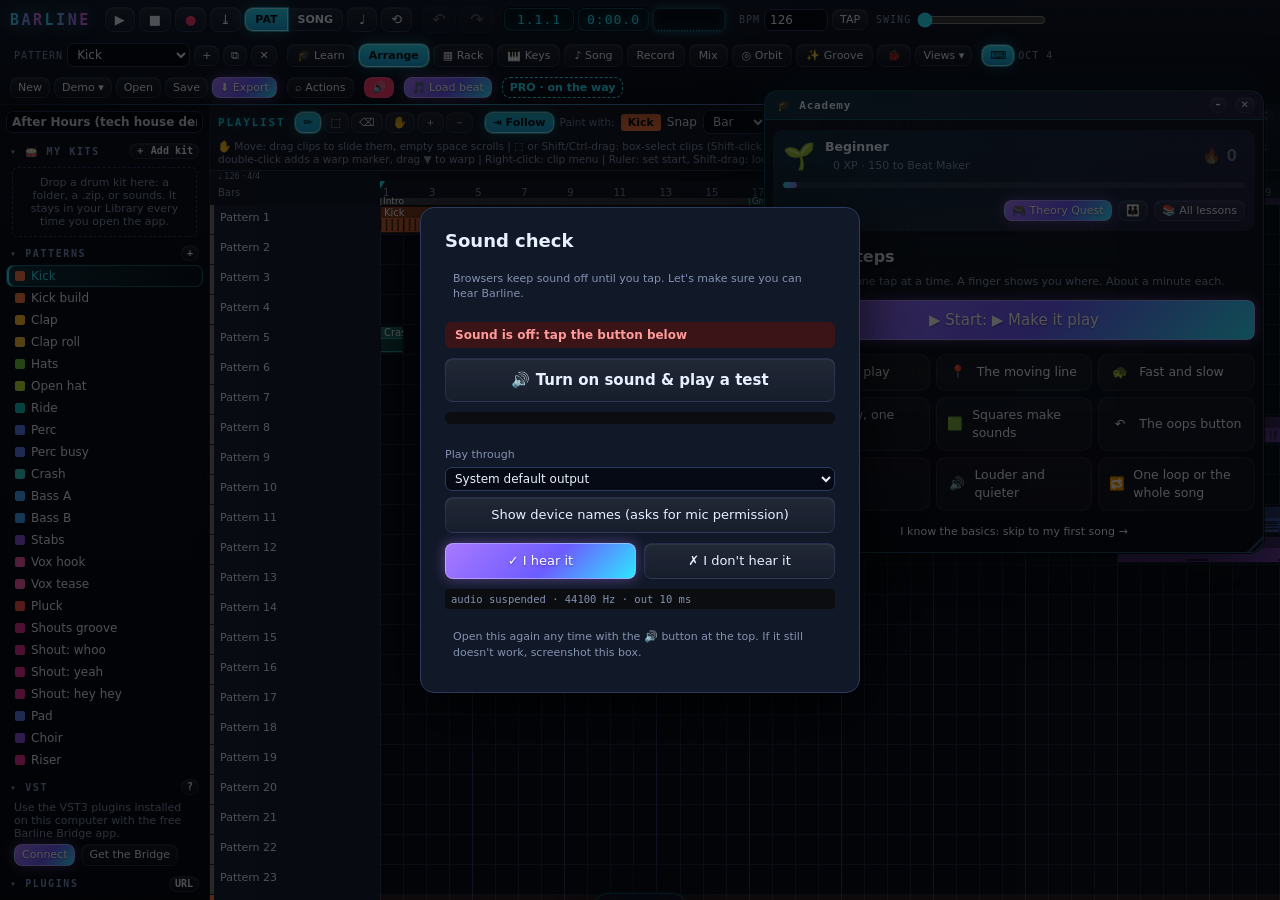
==== Barline.html @ 959a14ce "Publish build d6fcc69" ====
<!doctype html>
<html lang="en">
  <head>
    <meta charset="UTF-8" />
    <meta name="viewport" content="width=device-width, initial-scale=1.0, viewport-fit=cover" />
    <meta name="color-scheme" content="dark" />
    <meta name="theme-color" content="#16181d" />
    <meta name="description" content="Barline: learn to make music by making it. A finger shows each step, on your phone or computer." />
    <meta name="apple-mobile-web-app-capable" content="yes" />
    <meta name="mobile-web-app-capable" content="yes" />
    <meta name="apple-mobile-web-app-status-bar-style" content="black-translucent" />
    <meta name="apple-mobile-web-app-title" content="Barline" />
    
    <link rel="apple-touch-icon" href="./apple-touch-icon.png" />
    <title>Barline</title>
    <link rel="icon" type="image/svg+xml" href="data:image/svg+xml,%3Csvg%20xmlns%3D%22http%3A%2F%2Fwww.w3.org%2F2000%2Fsvg%22%20viewBox%3D%220%200%2064%2064%22%3E%3Crect%20width%3D%2264%22%20height%3D%2264%22%20rx%3D%2214%22%20fill%3D%22%2316181d%22%2F%3E%3Crect%20x%3D%2210%22%20y%3D%2214%22%20width%3D%2210%22%20height%3D%2236%22%20rx%3D%223%22%20fill%3D%22%23ff8a3d%22%2F%3E%3Crect%20x%3D%2224%22%20y%3D%2224%22%20width%3D%2210%22%20height%3D%2226%22%20rx%3D%223%22%20fill%3D%22%23ffc53d%22%2F%3E%3Crect%20x%3D%2238%22%20y%3D%2210%22%20width%3D%2216%22%20height%3D%2216%22%20rx%3D%223%22%20fill%3D%22%2336cfc9%22%2F%3E%3Crect%20x%3D%2238%22%20y%3D%2230%22%20width%3D%2216%22%20height%3D%2220%22%20rx%3D%223%22%20fill%3D%22%239254de%22%2F%3E%3C%2Fsvg%3E%0A" />
    <script type="module">var e=Object.defineProperty,t=(e,t,n)=>()=>{if(n)throw n[0];try{return e&&(t=e(e=0)),t}catch(e){throw n=[e],e}},n=(t,n)=>{let r={};for(var i in t)e(r,i,{get:t[i],enumerable:!0});return n||e(r,Symbol.toStringTag,{value:`Module`}),r},r=[`flableton.`,`beatwise.`],i=`barline.`;function a(e){let t=r.find(t=>e.startsWith(t));return t?i+e.slice(t.length):null}function o(e){let t=[];for(let n=0;n<e.length;n++){let r=e.key(n);r&&t.push(r)}let n=0;for(let r of t){let t=a(r);if(!t||e.getItem(t)!==null)continue;let i=e.getItem(r);if(i!==null)try{e.setItem(t,i),n++}catch{}}return n}try{o(localStorage)}catch{}function s(){let e=[[`Kick`,`kick`,0],[`Rim`,`rim`,0],[`Snare`,`snare`,0],[`Clap`,`clap`,0],[`Low tom`,`tom`,0],[`Closed hat`,`hat`,1],[`Tom`,`tom`,0],[`Open hat`,`openhat`,1],[`Cowbell`,`cowbell`,0]];return Array.from({length:16},(t,n)=>{let r={note:36+n,name:`Pad ${n+1}`,tune:0,gain:.9,pan:0,choke:0,sampleId:null},i=e[n];return i&&Object.assign(r,{name:i[0],drum:{...h(i[1]),tune:i[0]===`Low tom`?-5:0},choke:i[2]}),r})}var c=e=>typeof e==`string`&&e.startsWith(`grp:`);function l(e,t){return t===`master`?e.master.devices:typeof t==`number`?e.returns[t]?.devices:c(t)?e.groups?.find(e=>e.id===t.slice(4))?.devices:e.tracks.find(e=>e.id===t)?.devices}var u=0;function d(e=`id`){return u=(u+1)%1e6,`${e}_${Date.now().toString(36)}${u.toString(36)}${Math.random().toString(36).slice(2,6)}`}var f=[`#ff7a45`,`#ffc53d`,`#73d13d`,`#36cfc9`,`#40a9ff`,`#9254de`,`#f759ab`,`#ff4d4f`,`#bae637`,`#13c2c2`,`#597ef7`,`#eb2f96`];function p(e){return e.beatsPerBar*96}function m(e={}){return{osc1:`sawtooth`,osc2:`square`,osc2Semi:0,osc2Detune:7,oscMix:.35,subLevel:0,filterType:`lowpass`,cutoff:2400,resonance:2,filterEnv:1.5,attack:.005,decay:.25,sustain:.6,release:.25,gain:.5,...e}}function h(e){return{kind:e,tune:0,decay:1,tone:.5,gain:.9}}function g(){return{root:60,oneShot:!0,attack:.002,release:.05,gain:.9,reverse:!1}}function _(e=2){return{volume:.8,pan:0,mute:!1,solo:!1,sends:Array(e).fill(0)}}var v={eq3:{low:0,mid:0,high:0,lowFreq:250,highFreq:4e3},compressor:{threshold:-18,ratio:4,attack:.01,release:.2,makeup:3},delay:{division:.75,feedback:.35,mix:.3,tone:6e3},reverb:{size:2.2,decay:2.5,mix:.3,predelay:.01},distortion:{drive:.4,tone:5e3,mix:1},filter:{mode:0,cutoff:1200,resonance:4,lfoRate:0,lfoDepth:0},chorus:{rate:.8,depth:.004,mix:.4}},y={eq3:`EQ Three`,compressor:`Compressor`,delay:`Sync Delay`,reverb:`Reverb`,distortion:`Saturator`,filter:`Auto Filter`,chorus:`Chorus`};function b(e,t={}){return{id:d(`dev`),type:e,enabled:!0,params:{...v[e],...t}}}function x(e,t){return{id:d(`dev`),type:`plugin`,enabled:!0,params:{...t},plugin:{...e}}}function S(e){return e.type===`plugin`?e.plugin?.name??`Plugin`:y[e.type]}function C(e,t,n,r=2){return{id:d(`trk`),name:e,color:n,kind:t?`instrument`:`audio`,instrument:t,mixer:_(r),devices:[],automation:{volume:[],pan:[]},armed:!1}}function w(e,t,n){return{id:d(`pat`),name:e,color:t,length:n,notes:{}}}function T(e,t,n,r=.8){return{id:d(`n`),pitch:e,start:t,length:n,velocity:r}}function E(){let e=C(`Kick`,{type:`drum`,params:h(`kick`)},f[0]),t=C(`Clap`,{type:`drum`,params:h(`clap`)},f[1]),n=C(`Hat`,{type:`drum`,params:{...h(`hat`),gain:.6}},f[2]),r=C(`Snare`,{type:`drum`,params:h(`snare`)},f[3]),i=C(`Bass`,{type:`synth`,params:m({osc1:`sawtooth`,osc2:`square`,osc2Semi:-12,cutoff:600,resonance:6,filterEnv:2,decay:.2,sustain:.3,release:.08,subLevel:.5,gain:.55})},f[4]),a=C(`Chords`,{type:`synth`,params:m({osc1:`sawtooth`,osc2:`sawtooth`,osc2Detune:12,cutoff:1800,attack:.02,release:.6,gain:.3})},f[5]),o=C(`Audio 1`,null,f[6]);a.mixer.sends[0]=.35,t.mixer.sends[0]=.2,i.devices.push(b(`compressor`,{threshold:-20,ratio:3})),a.devices.push(b(`chorus`));let s=[e,t,n,r,i,a,o],c=w(`Beat`,f[0],384);c.notes[e.id]=[0,4,8,12].map(e=>T(60,e*24,24,.9)),c.notes[t.id]=[4,12].map(e=>T(60,e*24,24,.85)),c.notes[n.id]=[2,6,10,14].map(e=>T(60,e*24,24,.7));let l=w(`Bassline`,f[4],768),u=[[45,0,3],[45,3,1],[57,6,2],[45,10,2],[43,16,3],[43,19,1],[55,22,2],[47,26,4]];l.notes[i.id]=u.map(([e,t,n])=>T(e,t*24,n*24,.85));let p=w(`Chords`,f[5],768),g=[[57,60,64],[55,59,62]];p.notes[a.id]=g.flatMap((e,t)=>e.map(e=>T(e,t*384,360,.6)));let _=w(`Fill`,f[3],384);_.notes[e.id]=[0,6,8].map(e=>T(60,e*24,24,.9)),_.notes[r.id]=[4,10,12,13,14,15].map(e=>T(60,e*24,24,.6+e/40)),_.notes[n.id]=Array.from({length:8},(e,t)=>T(60,t*2*24,24,.5));let v=[c,l,p,_],y=[`Intro`,`Groove`,`Break`,`Drop`].map(e=>({id:d(`scn`),name:e})),x={};for(let e of s)x[e.id]=y.map(()=>null);for(let r of[e,t,n])x[r.id]=[null,c.id,null,c.id];return x[r.id]=[null,null,_.id,_.id],x[i.id]=[null,l.id,null,l.id],x[a.id]=[p.id,p.id,p.id,p.id],{version:1,name:`Untitled Barline Project`,demo:!0,bpm:124,beatsPerBar:4,swing:0,tracks:s,patterns:v,arrangement:{patternLanes:4,clips:[D(`pl:0`,p.id,0,3072),D(`pl:1`,c.id,768,2304),D(`pl:2`,l.id,1536,1536)],loop:{enabled:!1,start:0,end:3072}},session:{scenes:y,slots:x},returns:[{id:d(`ret`),name:`A Reverb`,volume:.8,mute:!1,devices:[b(`reverb`,{mix:1})]},{id:d(`ret`),name:`B Delay`,volume:.8,mute:!1,devices:[b(`delay`,{mix:1})]}],master:{volume:.8,devices:[b(`compressor`,{threshold:-6,ratio:2,makeup:0})]},samples:[],sections:[]}}function D(e,t,n,r){return{id:d(`clip`),lane:e,kind:`pattern`,patternId:t,start:n,length:r,offset:0,gain:1}}function O(){let e=E();return e.tracks=[],e.patterns=[w(`Pattern 1`,f[0],p(e))],e.arrangement.clips=[],e.session.slots={},e.name=`Untitled Barline Project`,delete e.demo,e}function k(e){for(let t of e.tracks){let n=e.session.slots[t.id]??[];if(e.session.slots[t.id]=e.session.scenes.map((e,t)=>n[t]??null),e.session.follow?.[t.id]){let n=e.session.follow[t.id];e.session.follow[t.id]=e.session.scenes.map((e,t)=>n[t]??null)}for(;t.mixer.sends.length<e.returns.length;)t.mixer.sends.push(0);t.mixer.sends.length=e.returns.length}let t=new Set(e.tracks.map(e=>e.id));for(let n of Object.keys(e.session.slots))t.has(n)||delete e.session.slots[n];for(let n of Object.keys(e.session.follow??{}))t.has(n)||delete e.session.follow[n];for(let n of e.patterns)for(let e of Object.keys(n.notes))t.has(e)||delete n.notes[e];e.arrangement.clips=e.arrangement.clips.filter(e=>e.lane.startsWith(`pl:`)||t.has(e.lane)),e.recordedTakes&&=e.recordedTakes.filter(e=>t.has(e.lane));for(let n of[...e.tracks.flatMap(e=>e.devices),...e.returns.flatMap(e=>e.devices),...(e.groups??[]).flatMap(e=>e.devices),...e.master.devices])n.sidechain&&!t.has(n.sidechain)&&delete n.sidechain;let n=new Set((e.groups??[]).map(e=>e.id));for(let t of e.tracks)t.group&&!n.has(t.group)&&delete t.group;let r=new Set([...e.tracks.map(e=>`inst:${e.id}`),...e.tracks.flatMap(e=>e.devices.map(e=>e.id)),...e.returns.flatMap(e=>e.devices.map(e=>e.id)),...e.master.devices.map(e=>e.id)]);return e.parameterLanes&&=e.parameterLanes.filter(e=>r.has(e.owner)),e}function A(e,t){return t?e.patterns.find(e=>e.id===t):void 0}var j=[`C`,`C#`,`D`,`D#`,`E`,`F`,`F#`,`G`,`G#`,`A`,`A#`,`B`];function M(e){return`${j[(e%12+12)%12]}${Math.floor(e/12)-1}`}function N(e,t){return JSON.stringify({format:`barline`,version:1,project:e,samples:t})}function P(e){let t;try{t=JSON.parse(e)}catch{throw Error(`This project file is damaged or isn't a Barline project.`)}if(t.format!==`barline`&&t.format!==`flableton`||!t.project)throw Error(`This is not a Barline project file.`);return{format:`barline`,version:1,project:F(t.project),samples:t.samples??{}}}function F(e){e.swing??=0,e.beatsPerBar??=4,e.samples??=[],e.sections??=[],e.groups??=[],e.recordedTakes??=[],e.parameterLanes??=[],e.arrangement.patternLanes??=4,e.arrangement.loop??={enabled:!1,start:0,end:e.beatsPerBar*96*4};let t=e=>e.replace(/^(FLAB|Beatwise) (?=[A-Z])/,`Barline `);for(let n of[...e.master?.devices??[],...(e.returns??[]).flatMap(e=>e.devices??[]),...e.groups.flatMap(e=>e.devices??[])])n.plugin&&(n.plugin.name=t(n.plugin.name));for(let n of e.tracks){n.instrument?.type===`plugin`&&(n.instrument.plugin.name=t(n.instrument.plugin.name));for(let e of n.devices??[])e.plugin&&(e.plugin.name=t(e.plugin.name));/^(FLAB|Beatwise) [A-Z]/.test(n.name)&&(n.name=t(n.name)),n.automation??={volume:[],pan:[]},n.automation.volume??=[],n.automation.pan??=[],n.devices??=[],n.armed??=!1}return k(e)}function I(){return new Promise((e,t)=>{let n=indexedDB.open(`flableton-recovery`,1);n.onupgradeneeded=()=>{n.result.createObjectStore(`versions`,{keyPath:`id`}),n.result.createObjectStore(`audio`)},n.onsuccess=()=>e(n.result),n.onerror=()=>t(Error(`Recovery storage is unavailable. Download a project file for a backup.`))})}async function L(){let e=await I();try{return await new Promise((t,n)=>{let r=e.transaction(`versions`).objectStore(`versions`).getAll();r.onsuccess=()=>t(r.result.sort((e,t)=>t.created-e.created)),r.onerror=()=>n(r.error)})}finally{e.close()}}async function ee(e,t,n,r=!1){let i=structuredClone(e),a=await L(),o=i.samples.filter(e=>!e.derived),s=o.filter(e=>!t.has(e.id));if(s.length)throw Error(`Backup incomplete: ${s.length} sample(s) are missing. Restore the original audio first.`);let c=await I();try{await new Promise((e,s)=>{let l=c.transaction([`versions`,`audio`],`readwrite`),u=l.objectStore(`audio`);for(let e of o){let n=u.getKey(e.id);n.onsuccess=()=>{if(n.result!==void 0)return;let r=t.get(e.id);u.put({rate:r.sampleRate,channels:Array.from({length:r.numberOfChannels},(e,t)=>r.getChannelData(t).slice())},e.id)}}if(l.objectStore(`versions`).put({id:d(`version`),created:Date.now(),name:n.trim().slice(0,100)||i.name,automatic:r,project:i}),r)for(let e of a.filter(e=>e.automatic).slice(19))l.objectStore(`versions`).delete(e.id);l.oncomplete=()=>e(),l.onerror=()=>s(Error(`Could not save recovery version. Browser storage may be full.`)),l.onabort=l.onerror})}finally{c.close()}}async function R(e,t){let n=await I();try{let r=await Promise.all(e.project.samples.filter(e=>!e.derived).map(e=>new Promise((t,r)=>{let i=n.transaction(`audio`).objectStore(`audio`).get(e.id);i.onsuccess=()=>i.result?t([e.id,i.result]):r(Error(`Missing backup audio: ${e.name}`)),i.onerror=()=>r(i.error)})));for(let[e,n]of r){let r=new AudioBuffer({sampleRate:n.rate,length:n.channels[0].length,numberOfChannels:n.channels.length});n.channels.forEach((e,t)=>r.copyToChannel(new Float32Array(e),t)),t.set(e,r)}return F(structuredClone(e.project))}finally{n.close()}}var z=[{name:`chromatic`,steps:[0,1,2,3,4,5,6,7,8,9,10,11]},{name:`major`,steps:[0,2,4,5,7,9,11]},{name:`minor`,steps:[0,2,3,5,7,8,10]},{name:`harmonic minor`,steps:[0,2,3,5,7,8,11]},{name:`major pentatonic`,steps:[0,2,4,7,9]},{name:`minor pentatonic`,steps:[0,3,5,7,10]},{name:`blues`,steps:[0,3,5,6,7,10]},{name:`dorian`,steps:[0,2,3,5,7,9,10]}],te=e=>(Math.round(e)%12+12)%12;function ne(e){return`${j[te(e.root)]} ${z[e.scale]?.name??`major`}`}function re(e,t){return(z[t.scale]?.steps??z[1].steps).includes(te(e-t.root))}function ie(e,t){let n=z[t.scale]?.steps??z[1].steps;return n.length===7?n.indexOf(te(e-t.root))+1:0}function ae(e,t,n=1){for(let r=0;r<12;r++){let i=e+r*n,a=e-r*n;if(re(i,t))return Math.max(0,Math.min(127,i));if(re(a,t))return Math.max(0,Math.min(127,a))}return e}function oe(e){return e.scale===1?{root:(e.root+9)%12,scale:2}:e.scale===2?{root:(e.root+3)%12,scale:1}:null}function se(e,t=3){let n=z[e.scale===4?1:e.scale===5||e.scale===6?2:e.scale]?.steps;if(!n||n.length!==7)return[];let r=[`i`,`ii`,`iii`,`iv`,`v`,`vi`,`vii`],i=12*(t+1)+te(e.root);return n.map((e,t)=>{let a=n[t]>=7?-12:0,o=e=>i+a+n[(t+e)%7]+12*Math.floor((t+e)/7),s=[o(0),o(2),o(4)],c=s[1]-s[0],l=s[2]-s[0],u=c===4?l===8?`+`:``:l===6?`°`:`m`,d=c===4?r[t].toUpperCase()+(u===`+`?`+`:``):r[t]+(u===`°`?`°`:``);return{name:j[te(s[0])]+u,roman:d,pitches:s}})}var B=[6.35,2.23,3.48,2.33,4.38,4.09,2.52,5.19,2.39,3.66,2.29,2.88],ce=[6.33,2.68,3.52,5.38,2.6,3.53,2.54,4.75,3.98,2.69,3.34,3.17];function le(e,t){let n=e.reduce((e,t)=>e+t,0)/12,r=t.reduce((e,t)=>e+t,0)/12,i=0,a=0,o=0;for(let s=0;s<12;s++)i+=(e[s]-n)*(t[s]-r),a+=(e[s]-n)**2,o+=(t[s]-r)**2;return a&&o?i/Math.sqrt(a*o):0}function ue(e){if(e.filter(e=>e>0).length<3)return null;let t=null;for(let n=0;n<12;n++)for(let[r,i]of[[1,B],[2,ce]]){let a=le(e.map((t,r)=>e[(r+n)%12]),i);(!t||a>t.confidence)&&(t={key:{root:n,scale:r},confidence:a})}return t}function de(e){let t=Array(12).fill(0);for(let n of e)t[te(n.pitch)]+=Math.max(1,n.length);return ue(t)}function fe(e,t){let n=Math.max(1,Math.floor(t/11025)),r=t/n,i=Math.min(Math.floor(e.length/n),Math.floor(r*90)),a=new Float32Array(i);for(let t=0;t<i;t++){let r=0;for(let i=0;i<n;i++)r+=e[t*n+i];a[t]=r/n}let o=4096,s=Float32Array.from({length:o},(e,t)=>.5-.5*Math.cos(2*Math.PI*t/4095)),c=Array.from({length:72},(e,t)=>33+t).filter(e=>440*2**((e-69)/12)<r/2.2),l=c.map(e=>2*Math.cos(2*Math.PI*440*2**((e-69)/12)/r)),u=Array(12).fill(0);for(let e=0;e+o<=i;e+=o){let t=new Float64Array(c.length),n=0;for(let r=0;r<c.length;r++){let i=0,c=0,u=l[r];for(let t=0;t<o;t++){let n=a[e+t]*s[t]+u*i-c;c=i,i=n}t[r]=Math.sqrt(Math.max(0,i*i+c*c-u*i*c)),n+=t[r]}if(!(n<=1e-9))for(let e=0;e<c.length;e++)u[te(c[e])]+=Math.sqrt(t[e]/n)}return ue(u)}function pe(e,t){if(!t){delete e.key;return}e.key={root:te(t.root),scale:t.scale};let n=t=>{t.type===`plugin`&&t.plugin?.id===`flab.tune`&&(t.params.key=e.key.root,t.params.scale=e.key.scale)};for(let t of e.tracks)t.devices.forEach(n);for(let t of e.returns)t.devices.forEach(n)}var me=[{name:`Dark trap`,minor:[0,5,2,6],major:[5,3,0,4]},{name:`Emotional`,minor:[0,3,5,4],major:[0,4,5,3]},{name:`Drill`,minor:[0,0,5,6],major:[5,5,3,4]},{name:`Soulful`,minor:[0,6,5,6],major:[1,4,0,5]},{name:`Two-chord vamp`,minor:[0,5,0,5],major:[0,3,0,3]}];function he(e){let t=e>>>0;return()=>{t=t+1831565813>>>0;let e=t;return e=Math.imul(e^e>>>15,e|1),e^=e+Math.imul(e^e>>>7,e|61),((e^e>>>14)>>>0)/4294967296}}var ge=384,V=e=>[2,3,5,6,7].includes(e.scale);function _e(e,t){let n=e??{root:9,scale:2},r=he(t.seed),i=e=>e[Math.floor(r()*e.length)],a=se(n,3);if(!a.length)return[];let o=me[t.progression]??me[0],s=V(n)?o.minor:o.major,c=e=>a[s[e%s.length]%a.length],l=12*(t.octave??0),u=Math.max(0,Math.min(1,t.density)),d=[],f=(e,t,n,r=.85)=>d.push(T(Math.max(0,Math.min(127,Math.round(e+l))),Math.round(t),Math.max(6,Math.round(n)),r));for(let e=0;e<t.bars;e++){let a=c(e),o=e*ge,s=a.pitches[0];if(t.style===`chords`){let e=u<.34?[[0,4]]:u<.67?[[0,2],[2,2]]:[[0,1.5],[1.5,1],[2.5,1],[3.5,.5]];for(let[t,n]of e)for(let e of a.pitches)f(e+12,o+t*96,n*96-6,t===0?.8:.65)}else if(t.style===`bass`||t.style===`808`){let n=s-12-(s>=48?12:0)+(t.style===`808`?0:12);if(i(u<.34?[[[0,4]]]:u<.67?[[[0,1.5],[1.5,2.5]],[[0,2.5],[2.75,1.25]]]:[[[0,.75],[.75,.75],[1.5,1],[2.75,.5],[3.25,.75]],[[0,1],[1.5,.5],[2,1],[3,.5],[3.5,.5]]]).forEach(([e,a],s)=>{let c=s>0&&r()<.3?i([7,12,-5]):0;f(n+c,o+e*96,a*96-(t.style===`808`?0:8),s===0?.95:.8)}),t.style===`808`&&e<t.bars-1&&r()<.6){let t=c(e+1).pitches[0]-12-(c(e+1).pitches[0]>=48?12:0);f(n+i([12,7]),o+336,72,.85),f(t,o+360,48,.85)}}else if(t.style===`arp`){let e=u<.5?48:24,t=[...a.pitches,a.pitches[0]+12,a.pitches[1]+12].map(e=>e+12),n=i([[0,1,2,3],[0,2,1,3,4,2],[0,1,2,3,4,3,2,1]]);for(let r=0,i=0;r<ge;r+=e,i++)f(t[n[i%n.length]%t.length],o+r,e-4,i%4==0?.85:.7)}else{let t=u<.4?48:24,s=e%2==0,c=z[n.scale]?.steps??z[2].steps,l=e=>ae(e,n),d=a.pitches[0]+24;for(let e=0;e<ge;e+=t){let n=e%96==0;if(r()>(n?.85:.35+u*.5))continue;let p;p=n?i(a.pitches.map(e=>e+24).sort((e,t)=>Math.abs(e-d)-Math.abs(t-d)).slice(0,2)):l(d+i([-2,-1,1,2,s?0:3])*(c.length>5?1:1.5)),!s&&e>=ge-t&&(p=a.pitches[0]+24);let m=r()<.25?t*2:t;f(p,o+e,Math.min(m,ge-e)-4,n?.85:.7),d=p}}}return d.sort((e,t)=>e.start-t.start||e.pitch-t.pitch)}var ve=384,ye=[`kick`,`clap`,`hat`,`open`,`perc`,`shaker`,`fill`],be={kick:`Kick`,clap:`Clap / Snare`,hat:`Hat`,open:`Open hat`,perc:`Perc`,shaker:`Shaker`,fill:`Fill`},xe={clap:36,hat:37,open:38,perc:39,shaker:40,fill:41},H=e=>[...e].map(e=>e===`X`?1:e===`.`?0:Number(e)/10),Se=(e,t={})=>({kick:`lib:${e}-kick`,clap:`lib:${e}-clap`,hat:`lib:${e}-closed-hat`,open:`lib:${e}-open-hat`,perc:`lib:${e}-conga-hi`,shaker:`lib:${e}-shaker`,fill:`lib:${e}-rim`,...t}),Ce=H(`X...X...X...X...`),we=H(`....X.......X...`),Te=[{id:`techhouse`,name:`Tech House`,emoji:`🔊`,bpm:126,key:{root:5,scale:2},swing:.08,progression:4,blurb:`Rolling bass, punchy kick, shuffled hats. Fisher, John Summit, Cloonee.`,drums:{kick:{p:Ce},clap:{p:H(`....X......1X..1`)},hat:{p:H(`35X535X535X535X5`),vel:H(`6595659565956595`)},open:{p:H(`..X...X...X...X.`)},perc:{p:H(`..4.3.5..4.3..5.`),vel:H(`7787878778878787`)},shaker:{p:H(`6868686868686868`),vel:H(`5757575757575757`)},fill:{p:H(`...............3`)}},bass:`rolling`,kit:Se(`th`),sounds:{bass:`Growl bass`,chords:`Dark keys`,lead:`Trap pluck`}},{id:`deephouse`,name:`Deep House`,emoji:`🌊`,bpm:122,key:{root:2,scale:2},swing:.14,progression:3,blurb:`Warm chords, soft swing, round bass. Late-night and soulful.`,drums:{kick:{p:Ce},clap:{p:H(`....X.......X..2`),vel:H(`6666766666667666`)},hat:{p:H(`2.X.2.X.2.X.2.X3`)},open:{p:H(`..7...7...7...8.`)},perc:{p:H(`...3..4...3..4..`)},shaker:{p:H(`5757575757575757`),vel:H(`4646464646464646`)},fill:{p:H(`..............2.`)}},bass:`offbeat`,kit:Se(`dh`),sounds:{bass:`Glide 808`,chords:`Vocal pad`,lead:`Metal bell`}},{id:`techno`,name:`Techno`,emoji:`⚙️`,bpm:130,key:{root:9,scale:2},swing:.02,progression:4,blurb:`Relentless kick, rumbling low end, hypnotic 16th hats.`,drums:{kick:{p:Ce},clap:{p:H(`....6.......6...`)},hat:{p:H(`8989898989898989`),vel:H(`5958595859585958`)},open:{p:H(`..X...X...X...X.`)},perc:{p:H(`..3..4..3..4..3.`)},shaker:{p:H(`4.4.4.4.4.4.4.4.`)},fill:{p:H(`..........2...3.`)}},bass:`rumble`,kit:Se(`mn`,{perc:`lib:mn-cowbell`,fill:`lib:mn-clave`}),sounds:{bass:`Growl bass`,chords:`Dark keys`,lead:`Sync screamer`}},{id:`afrohouse`,name:`Afro House`,emoji:`🥁`,bpm:120,key:{root:7,scale:2},swing:.1,progression:1,blurb:`Hypnotic congas, shakers and a 3-3-2 rhythm. Black Coffee, Keinemusik.`,drums:{kick:{p:Ce},clap:{p:H(`............X...`)},hat:{p:H(`..6...6...6...6.`)},open:{p:H(`......4.......5.`)},perc:{p:H(`X..X..X.X..X..X.`),vel:H(`9779779797797797`)},shaker:{p:H(`8686868686868686`),vel:H(`5747574757475747`)},fill:{p:H(`...4.....4......`)}},bass:`offbeat`,kit:Se(`dh`,{perc:`lib:dh-conga-lo`,fill:`lib:dh-bongo`}),sounds:{bass:`Glide 808`,chords:`PWM strings`,lead:`Metal bell`}},{id:`garage`,name:`UK Garage`,emoji:`🇬🇧`,bpm:132,key:{root:0,scale:2},swing:.24,progression:1,blurb:`Skippy 2-step drums with heavy swing, chopped vocals, wobbly bass.`,drums:{kick:{p:H(`X.........X..3..`)},clap:{p:we},hat:{p:H(`7.X.7.X.7.X.7.X5`)},open:{p:H(`......4.......5.`)},perc:{p:H(`...3.....3...3..`)},shaker:{p:H(`5555555555555555`)},fill:{p:H(`..............4.`)}},bass:`garage`,kit:Se(`mn`,{perc:`lib:mn-rim`,fill:`lib:mn-snap`}),sounds:{bass:`Growl bass`,chords:`Vocal pad`,lead:`Trap pluck`}},{id:`trap`,name:`Trap`,emoji:`💎`,bpm:140,key:{root:1,scale:2},swing:0,progression:0,blurb:`Booming 808s, crisp snare on 3, rolling hi-hats. Half-time feel.`,drums:{kick:{p:H(`X.....5.4.6...3.`)},clap:{p:H(`........X.......`)},hat:{p:H(`X5X5X5X5X5X5X5X5`),vel:H(`9696969696969696`),rolls:.35},open:{p:H(`..............3.`)},perc:{p:H(`.....3......3...`)},shaker:{p:H(`................`)},fill:{p:H(`...........3..4.`)}},bass:`808`,kit:Se(`mn`,{clap:`lib:mn-clap`,perc:`lib:mn-rim`,fill:`lib:mn-snap`}),sounds:{bass:`Glide 808`,chords:`Dark keys`,lead:`Trap pluck`}},{id:`boombap`,name:`Boom Bap`,emoji:`📻`,bpm:90,key:{root:4,scale:2},swing:.2,progression:3,blurb:`Dusty kicks and snares, swung hats, jazzy chords. Classic hip-hop.`,drums:{kick:{p:H(`X......3.4X.....`)},clap:{p:we},hat:{p:H(`X.8.X.8.X.8.X.8.`),vel:H(`8.6.8.6.8.6.8.6.`)},open:{p:H(`..............4.`)},perc:{p:H(`...2.....3......`)},shaker:{p:H(`................`)},fill:{p:H(`.............3.4`)}},bass:`boombap`,kit:Se(`dh`,{perc:`lib:dh-rim`,fill:`lib:dh-snap`}),sounds:{bass:`Glide 808`,chords:`Dark keys`,lead:`Metal bell`}},{id:`lofi`,name:`Lo-fi`,emoji:`☕`,bpm:82,key:{root:9,scale:2},swing:.28,progression:1,blurb:`Lazy swung drums, soft chords, warm and a little off-grid.`,drums:{kick:{p:H(`X......4..X.....`)},clap:{p:we,vel:H(`....7.......7...`)},hat:{p:H(`6.5.6.5.6.5.6.5.`),vel:H(`6.4.6.4.6.4.6.4.`)},open:{p:H(`................`)},perc:{p:H(`...2.......2....`)},shaker:{p:H(`3.3.3.3.3.3.3.3.`)},fill:{p:H(`..............3.`)}},bass:`boombap`,kit:Se(`dh`,{perc:`lib:dh-rim`,fill:`lib:dh-snap`}),sounds:{bass:`Glide 808`,chords:`Vocal pad`,lead:`Metal bell`}}],Ee=e=>Te.find(t=>t.id===e)??Te[0],De=e=>({genre:e.id,density:.5,swing:e.swing,key:e.key,bassOctave:e.bass===`808`?1:2,phrasing:`normal`,bassDensity:.5}),U=(e,t=0,n=1)=>Math.max(t,Math.min(n,e)),Oe=(e,t)=>e%2==1?Math.round(t*24):0,ke=(e,t)=>e>=1?1:U(e*(.4+t*1.2));function Ae(e,t,n,r){let i=e.drums[t],a=he(r),o=t===`kick`?60:xe[t],s=e=>i.p.map(t=>t>=1?1:+(a()<ke(t,n.density)*(1-e)+e*a()*.6)),c=s(0),l=s(.25),u=[];for(let r=0;r<8;r++){let s=r===3||r===7,d=r===3?l:c;for(let e=0;e<16;e++){let c=d[e]===1;if(t===`fill`&&(c=s&&(r===7?e>=8&&a()<.25+(e-8)*.09*(.5+n.density):e>=12&&a()<ke(i.p[e]+.3,n.density))),!c)continue;let l=U(((i.vel?.[e]??(e%4==0?.95:.8))||.7)*(.9+a()*.15)*(t===`fill`?.55+e/16*.4:1),.2,1),f=r*ve+e*24+Oe(e,n.swing);if(u.push(T(o,f,t===`open`?48:24,l)),i.rolls&&a()<i.rolls*n.density*(e%4==3||s?1.6:.6)){let e=a()<.5?3:4;for(let t=1;t<e;t++)u.push(T(o,f+Math.round(t*24/e),Math.round(24/e),U(l*(.6+.1*t))))}}s&&t===`kick`&&e.drums.kick.p[0]===1&&a()<.35+n.density*.3&&u.push(T(o,r*ve+336+Oe(14,n.swing),24,.7))}return u}function je(e,t,n){let r=(z[e.scale]??z[2]).steps,i=r.length,a=Math.floor(n/i);return t+r[(n%i+i)%i]+12*a}function Me(e,t,n,r){let i=he(n),a=t.key,o=12*(t.bassOctave+1)+a.root,s=me[e.progression]??me[0],c=[2,3,5,6,7].includes(a.scale)?s.minor:s.major,l=t.phrasing===`tight`?.6:t.phrasing===`long`?1.6:1,u=t.bassDensity,d=[],f=(e,t,n,r=.85)=>d.push(T(U(Math.round(e),0,127),Math.round(t),Math.max(6,Math.round(n)),r)),p=[],m=()=>{let e=i();return e<.62?0:e<.74?7:e<.84?4:e<.92?-1:2},h=(e,t,n)=>{for(let r of e)i()<U(t*(.5+u))&&p.push({step:r,len:n,deg:m()})};switch(e.bass===`rolling`||e.bass===`rumble`||e.bass===`offbeat`||e.bass===`garage`?e.bass:`follow`){case`rolling`:h([2,3,6,7,10,11,14,15,18,19,22,23,26,27,30,31],.55,1);break;case`rumble`:h([2,3,6,7,10,11,14,15,18,19,22,23,26,27,30,31],.85,1);for(let e of p)e.deg=i()<.85?0:7;break;case`offbeat`:h([2,6,10,14,18,22,26,30],.9,1.6),h([7,15,23,31],.25,1);break;case`garage`:h([0,3,6,10,13,16,19,22,26,29],.6,2)}p.sort((e,t)=>e.step-t.step);for(let n=0;n<8;n++){let s=c[Math.floor(n/2)%c.length],d=je(a,o,s);if(e.bass===`808`||e.bass===`boombap`){let t=r.filter(e=>e.start>=n*ve&&e.start<(n+1)*ve).map(e=>e.start);(!t.length||t[0]>n*ve)&&t.unshift(n*ve),t.forEach((r,c)=>{let p=t[c+1]??(n+1)*ve,m=i(),h=m<.7?d:m<.82?d+12:m<.92?je(a,o,s+4):je(a,o,s-1);f(h,r,(p-r)*(e.bass===`808`?1:.8)*Math.min(1,l),.9),e.bass===`808`&&i()<.2*(.5+u)&&p-r>=96&&f(d+12,p-48,48,.8)});continue}let m=n%2;for(let e of p){if(Math.floor(e.step/16)!==m)continue;let r=n*ve+e.step%16*24+Oe(e.step%16,t.swing);f(e.deg===0?d:e.deg===7?d+12:je(a,o,s+e.deg),r,e.len*24*l,.75+i()*.2)}}return d}var Ne=e=>Math.floor(e()*2**31);function Pe(e,t,n=new Set,r){let i=Ee(e.genre),a=he(t),o={},s={};for(let t of ye){let c=r&&n.has(t);o[t]=c?r.seeds[t]:Ne(a),s[t]=c?r.drums[t]:Ae(i,t,e,o[t])}let c=r&&n.has(`bass`);return o.bass=c?r.seeds.bass:Ne(a),{drums:s,bass:c?r.bass:Me(i,e,o.bass,s.kick),seeds:o}}function Fe(e,t,n,r=new Set,i=.15){let a=Ee(t.genre),o=he(n),s={};for(let n of ye){if(r.has(n)){s[n]=e.drums[n];continue}let c=a.drums[n],l=n===`kick`?60:xe[n],u=e=>{let t=Math.round(e.start%ve/24)%16;return c.p[t]>=1},d=e.drums[n].filter(e=>u(e)||o()>i).map(e=>({...e,velocity:U(e.velocity+(o()-.5)*.12,.2,1)}));for(let e=0;e<8;e++)for(let r=0;r<16;r++){let a=c.p[r];a>0&&a<1&&o()<a*i*.6&&!d.some(t=>Math.abs(t.start-(e*ve+r*24))<12)&&d.push(T(l,e*ve+r*24+Oe(r,t.swing),n===`open`?48:24,U((c.vel?.[r]||.75)*(.85+o()*.2))))}s[n]=d.sort((e,t)=>e.start-t.start)}return{drums:s,bass:r.has(`bass`)?e.bass:e.bass.map(e=>{let n=o();return n<i*.6?{...e,pitch:Ie(e.pitch+(o()<.5?2:-2),t.key)}:n<i?{...e,start:Math.max(0,e.start+(o()<.5?24:-24))}:e}),seeds:{...e.seeds}}}function Ie(e,t){let n=(z[t.scale]??z[2]).steps;for(let r=0;r<12;r++)for(let i of[e-r,e+r])if(n.includes(((i-t.root)%12+12)%12))return i;return e}var Le=e=>ye.filter(e=>e!==`kick`).flatMap(t=>e.drums[t]).sort((e,t)=>e.start-t.start),Re=[`Kicks`,`Snares`,`Claps`,`Hats`,`Open Hats`,`Percussion`,`Toms`,`Cymbals`,`808s`,`Bass`,`Vocals`,`FX`,`Loops`,`Other`],ze=[[`Loops`,/\b(loops?|bpm|\d{2,3} ?bpm)\b/],[`Open Hats`,/\b(open[ _-]?hats?|ohh?|open)\b/],[`Hats`,/\b(hi[ _-]?hats?|hats?|hh|chh?|closed)\b/],[`808s`,/\b808s?\b/],[`Kicks`,/\b(kicks?|bd|bass ?drums?|kik)\b/],[`Snares`,/\b(snares?|sd|snr|rims?(hot)?)\b/],[`Claps`,/\b(claps?|cp|snaps?|clp)\b/],[`Cymbals`,/\b(crash(es)?|rides?|cymbals?|splash|china)\b/],[`Toms`,/\b(toms?)\b/],[`Percussion`,/\b(percs?|percussion|shakers?|tambs?|tambourines?|congas?|bongos?|cowbells?|clave|woodblock|triangle|rimshot|blocks?)\b/],[`Bass`,/\b(bass|sub|reese)\b/],[`Vocals`,/\b(vox|vocals?|chants?|adlibs?|voices?|shouts?)\b/],[`FX`,/\b(fx|sfx|risers?|impacts?|sweeps?|downlifters?|uplifters?|whoosh|noise|transitions?)\b/]];function Be(e){let t=e.toLowerCase().replace(/\.[a-z0-9]+$/,``).split(`/`),n=e=>e.replace(/([a-z])([A-Z0-9])/g,`$1 $2`).replace(/[_\-.()[\]]+/g,` `),r=n(e.split(`/`).pop().replace(/\.[a-zA-Z0-9]+$/,``)).toLowerCase();for(let[e,t]of ze)if(t.test(r))return e;for(let e=t.length-2;e>=0;e--){let r=n(t[e]);for(let[e,t]of ze)if(t.test(r))return e}return`Other`}var Ve=new Intl.Collator(void 0,{numeric:!0,sensitivity:`base`});function He(e){let t=new Map;for(let n of e){let e=Be(n.path);t.set(e,[...t.get(e)??[],n])}return Re.filter(e=>t.has(e)).map(e=>[e,t.get(e).sort((e,t)=>Ve.compare(e.path,t.path))])}function Ue(e,t=16){let n=He(e).filter(([e])=>e!==`Loops`).map(([,e])=>e),r=[];for(let e=0;r.length<t&&n.some(t=>t.length>e);e++)for(let i of n)i[e]&&r.length<t&&r.push(i[e]);return r}function We(e,t){let n=e=>Number.isFinite(e)?Math.max(0,e):0,r=n(e.fadeIn),i=n(e.fadeOut),a=r+i>t?t/(r+i):1;return[r*a,i*a]}function Ge(e,t,n,r){return Math.max(0,Math.min(1,n>0?e/n:1,r>0?(t-e)/r:1))}function Ke(e,t,n,r,i){if(e.kind!==`audio`)return{...e};let a=e.start-e.offset/r,o=Math.max(0,Math.ceil(a)),s=Math.floor(a+i/r+1e-7);if(s<=o)return{...e};let c=Math.max(o,Math.min(s-1,Math.round(t))),l=Math.max(c+1,Math.min(s,Math.round(n))),u={...e,start:c,length:l-c,offset:Math.max(0,e.offset+(c-e.start)*r),...qe(e,c-e.start)};return[u.fadeIn,u.fadeOut]=We(u,u.length*r),u}function qe(e,t){return e.volumeEnv?.length?{volumeEnv:e.volumeEnv.map(e=>({...e,tick:e.tick-t}))}:{}}function Je(e,t,n){let r=Math.round(t),i=e.start+e.length;if(e.kind!==`audio`||r<=e.start||r>=i)return null;let a={...e,length:r-e.start,fadeOut:0},o={...e,id:d(`clip`),start:r,length:i-r,offset:e.offset+(r-e.start)*n,fadeIn:0,...qe(e,r-e.start)};return[a.fadeIn,a.fadeOut]=We(a,a.length*n),[o.fadeIn,o.fadeOut]=We(o,o.length*n),[a,o]}function Ye(e,t,n){if(e.kind===`audio`)return Je(e,t,n);let r=Math.round(t),i=e.start+e.length;if(r<=e.start||r>=i)return null;let a={...e,length:r-e.start,...e.volumeEnv?.length?{volumeEnv:e.volumeEnv.filter(t=>t.tick<=r-e.start)}:{}},o={...e,id:d(`clip`),start:r,length:i-r,offset:e.offset+(r-e.start),...qe(e,r-e.start)};return o.volumeEnv&&=o.volumeEnv.filter(e=>e.tick>=0),[a,o]}function Xe(e,t,n,r,i,a){let o=Math.max(1,Math.round((r-n)*i*a)),s=e.flatMap(e=>{let n=e.kind===`audio`&&e.sampleId?t(e.sampleId):void 0;return n?[{c:e,src:n}]:[]}),c=s.some(e=>e.src.channels.length>1),l=Array.from({length:c?2:1},()=>new Float32Array(o));for(let{c:e,src:t}of s){let r=e.length*i,[s,c]=We(e,r),u=(e.start-n)*i,d=Math.max(0,Math.ceil(u*a)),f=Math.min(o,Math.floor((u+r)*a));for(let n=d;n<f;n++){let i=n/a-u,o=(e.offset+i)*t.rate,d=Math.floor(o),f=o-d,p=e.gain*Ge(i,r,s,c);for(let e=0;e<l.length;e++){let r=t.channels[Math.min(e,t.channels.length-1)];if(d<0||d>=r.length)continue;let i=d+1<r.length?r[d+1]:r[d];l[e][n]+=(r[d]+(i-r[d])*f)*p}}}return l}function Ze(e,t,n){let r=t.start,i=t.start+t.length,a=[];for(let o of e){let e=o.start,s=o.start+o.length;if(o.lane!==t.lane||o.kind!==`audio`||s<=r||e>=i)a.push(o);else if(e<r&&a.push(Je(o,r,n)[0]),s>i){let t=Je(o,i,n)[1];e>=r&&(t.id=o.id),a.push(t)}}return a.push(t),a}function Qe(e,t,n,r,i,a){let o=Math.max(t,r??t),s=Math.min(t+n,i??1/0);return s-o<1?null:{...e,start:Math.round(o),length:Math.round(s-o),offset:(o-t)*a}}function $e(e,t){let n=Math.min(300,Math.max(20,t)),r=n/e.bpm;if(r!==1){for(let t of e.arrangement.clips)t.kind!==`audio`||t.stretch||(t.start=Math.round(t.start*r),t.length=Math.max(1,Math.round(t.length*r)));for(let t of e.recordedTakes??[])t.start=Math.round(t.start*r),t.length=Math.max(1,Math.round(t.length*r));e.bpm=n}}function et(e,t){let n=Math.min(300,Math.max(20,t)),r=n/e.bpm;if(r!==1){for(let t of[...e.arrangement.clips,...e.recordedTakes??[]])t.kind===`audio`&&(t.start=Math.round(t.start*r),t.length=Math.max(1,Math.round(t.length*r)),t.stretch&&(t.stretch.ticks*=r,t.stretch.bpm=t.stretch.bpm===e.bpm?n:t.stretch.bpm*r));e.bpm=n}}function tt(e,t,n,r,i,a,o){let s=i-r;if(s<=0||t<=0)return[];let c=r-n,l=e+t,u=[];for(let n=0;n<=Math.ceil(t/s)+1;n++){let t=c+n*s;if(t>=l)break;let i=Math.max(t,e),d=Math.min(t+s,l);d-i<o||u.push({offset:(i-e)*a,start:r+(i-t),length:d-i,complete:i===t&&d===t+s})}return u}var nt=e=>60/(Math.max(1,e)*96);function rt(e){let t=(e.tempoChanges??[]).filter(e=>e.tick>0&&e.bpm>0).sort((e,t)=>e.tick-t.tick);return[{tick:0,bpm:e.bpm},...t]}var it=e=>!!e.tempoChanges?.some(e=>e.tick>0);function at(e,t){let n=e.bpm;for(let r of rt(e))r.tick<=t&&(n=r.bpm);return n}function ot(e,t){let n=rt(e),r=0;for(let e=0;e<n.length;e++){let i=n[e].tick,a=e+1<n.length?n[e+1].tick:1/0;if(t<=i)break;r+=(Math.min(t,a)-i)*nt(n[e].bpm)}return t<0?t*nt(e.bpm):r}function st(e,t){if(t<=0)return t/nt(e.bpm);let n=rt(e),r=0;for(let e=0;e<n.length;e++){let i=n[e].tick,a=((e+1<n.length?n[e+1].tick:1/0)-i)*nt(n[e].bpm);if(t<r+a)return i+(t-r)/nt(n[e].bpm);r+=a}return 0}var ct=(e,t)=>Math.max(1,Math.round(e*96*4/t));function lt(e){let t=(e.meterChanges??[]).filter(e=>e.tick>0&&e.num>0&&e.den>0).sort((e,t)=>e.tick-t.tick);return[{tick:0,num:e.beatsPerBar,den:4},...t]}var ut=e=>!!e.meterChanges?.some(e=>e.tick>0);function dt(e,t){let n=lt(e),r=1;for(let e=0;e<n.length;e++){let i=n[e],a=ct(i.num,i.den),o=e+1<n.length?n[e+1].tick:1/0;if(t<o||e===n.length-1){let e=Math.max(0,Math.floor((t-i.tick)/a));return{tick:i.tick+e*a,bar:r+e,num:i.num,den:i.den,length:a}}r+=Math.ceil((o-i.tick)/a)}return{tick:0,bar:1,num:e.beatsPerBar,den:4,length:ct(e.beatsPerBar,4)}}function ft(e,t,n){let r=[],i=dt(e,Math.max(0,t));i.tick<t&&(i=dt(e,i.tick+i.length));for(let t=0;i.tick<n&&t<1e4;t++)r.push(i),i=dt(e,i.tick+i.length);return r}function pt(e,t,n=!1){let r=dt(e,t);return n||t-r.tick<r.length/2?r.tick:r.tick+r.length}function mt(e,t){let n=Math.max(0,t),r=dt(e,n),i=384/r.den,a=n-r.tick,o=Math.floor(a/i)+1,s=Math.floor(a%i/24)+1;return`${r.bar}.${o}.${s}`}function ht(e,t,n,r){return{tick:pt(e,t),num:Math.max(1,Math.min(32,Math.round(n))),den:[2,4,8,16].includes(r)?r:4}}function gt(e,t){let n=dt(e,0);for(let r=0;n.bar<t&&r<1e5;r++)n=dt(e,n.tick+n.length);return n.tick}var _t=`flableton-mine`,vt=`sounds`,yt=`kits`,bt=`kitaudio`;function xt(){return new Promise(e=>{try{let t=indexedDB.open(_t,2);t.onupgradeneeded=()=>{let e=t.result;e.objectStoreNames.contains(vt)||e.createObjectStore(vt,{keyPath:`id`}),e.objectStoreNames.contains(yt)||e.createObjectStore(yt,{keyPath:`id`}),e.objectStoreNames.contains(bt)||e.createObjectStore(bt)},t.onsuccess=()=>e(t.result),t.onerror=()=>e(null)}catch{e(null)}})}function St(e,t,n=vt){return xt().then(r=>new Promise((i,a)=>{if(!r)return a(Error(`This browser is blocking storage, so uploads can't be kept.`));try{let o=t(r.transaction(n,e).objectStore(n));o.onsuccess=()=>i(o.result),o.onerror=()=>a(o.error??Error(`Storage error`))}catch(e){a(e)}}))}var Ct=null,wt=new Set,Tt=e=>(wt.add(e),()=>wt.delete(e)),Et=()=>wt.forEach(e=>e());async function Dt(){return Ct||(Ct=(await St(`readonly`,e=>e.getAll()).catch(()=>[])??[]).map(({bytes:e,...t})=>t).sort((e,t)=>t.added-e.added),Ct)}var Ot=()=>Ct;async function kt(e){return await St(`readonly`,t=>t.get(e))}async function At(e,t,n){let r=[];for(let i of t){let t=await i.arrayBuffer(),a;try{a=await e.decodeAudioData(t.slice(0))}catch{n?.(i.name);continue}let o={id:`mine:${Date.now().toString(36)}${Math.random().toString(36).slice(2,7)}`,name:i.name.replace(/\.[^.]+$/,``).slice(0,60),seconds:a.duration,added:Date.now()+r.length,bytes:t};await St(`readwrite`,e=>e.put(o));let{bytes:s,...c}=o;r.push({info:c,buffer:a})}return Ct=null,await Dt(),Et(),r}async function jt(e){await St(`readwrite`,t=>t.delete(e)),Ct=null,await Dt(),Et()}async function Mt(e,t){let n=await kt(e);n&&(n.name=t.trim().slice(0,60)||n.name,await St(`readwrite`,e=>e.put(n)),Ct=null,await Dt(),Et())}async function Nt(e,t){let n=t.startsWith(`mine:kit:`)?await St(`readonly`,e=>e.get(t),bt):(await kt(t))?.bytes;if(n)return e.decodeAudioData(n.slice(0))}var Pt=null;async function Ft(){return Pt||(Pt=(await St(`readonly`,e=>e.getAll(),yt).catch(()=>[])??[]).sort((e,t)=>t.added-e.added),Pt)}var It=()=>Pt,Lt=e=>/\.(wav|wave|mp3|ogg|oga|flac|m4a|aac|aif|aiff|webm|opus)$/i.test(e);async function Rt(e,t,n,r){let i=n.filter(e=>Lt(e.path)),a=`${Date.now().toString(36)}${Math.random().toString(36).slice(2,6)}`,o=[],s=[],c=new Set(i.map(e=>e.path.includes(`/`)?e.path.split(`/`)[0]:``)),l=c.size===1&&[...c][0]?[...c][0].length+1:0;for(let t=0;t<i.length;t++){let n=i[t];r?.(t,i.length);let c;try{c=(await e.decodeAudioData(n.data.slice(0))).duration}catch{s.push(n.path);continue}let u=`mine:kit:${a}:${t}`;await St(`readwrite`,e=>e.put(n.data,u),bt);let d=n.path.slice(l);o.push({id:u,name:d.split(`/`).pop().replace(/\.[^.]+$/,``).slice(0,60),path:d,seconds:c})}r?.(i.length,i.length);let u={id:a,name:t.slice(0,60)||`My kit`,added:Date.now(),sounds:o};return o.length&&await St(`readwrite`,e=>e.put(u),yt),Pt=null,await Ft(),Et(),{kit:u,skipped:s}}async function zt(e){let t=(await Ft()).find(t=>t.id===e);if(t){for(let e of t.sounds)await St(`readwrite`,t=>t.delete(e.id),bt);await St(`readwrite`,t=>t.delete(e),yt),Pt=null,await Ft(),Et()}}async function Bt(e,t){let n=(await Ft()).find(t=>t.id===e);n&&t.trim()&&(await St(`readwrite`,e=>e.put({...n,name:t.trim().slice(0,60)}),yt),Pt=null,await Ft(),Et())}var Vt=e=>Be(e.path);function Ht(){try{navigator.storage?.persist?.()}catch{}}var Ut={a:[850,1220,2810,3900,4700],ae:[860,2050,2850,3900,4700],e:[610,2330,2990,4e3,4800],i:[310,2790,3310,4100,4900],o:[590,920,2710,3800,4600],u:[370,950,2670,3700,4500],uh:[760,1400,2780,3900,4700],er:[500,1640,1960,3600,4500]},Wt=[80,90,140,200,260];function Gt(e){let t=e>>>0||1;return()=>(t^=t<<13,t>>>=0,t^=t>>>17,t^=t<<5,t>>>=0,t/4294967296)}var Kt=(e,t)=>{if(t<=e[0][0])return e[0][1];for(let n=1;n<e.length;n++)if(t<=e[n][0]){let[r,i]=e[n-1],[a,o]=e[n];return i+(o-i)*(t-r)/Math.max(1e-9,a-r)}return e[e.length-1][1]};function qt(e,t){let n=Gt(e.seed??12345),r=Math.ceil((e.len+.18)*t),i=new Float32Array(r),a=e.breath??.25,o=e.tension??.5,s=e.scoop??.7,c=e.vibrato??22,l=2**((e.formant??0)/12),u=e.h?.09:.025,d=[0,1,2,3,4].map(t=>e.vowels.map(([e,n])=>[e,(Ut[n]??Ut.a)[t]*l])),f=d.map(e=>e[0][1]),p=new Float64Array(5),m=new Float64Array(5),h=new Float64Array(5),g=new Float64Array(5),_=new Float64Array(5),v=1/t,y=(e,n,r)=>{let i=-Math.exp(-2*Math.PI*r*v),a=2*Math.exp(-Math.PI*r*v)*Math.cos(2*Math.PI*Math.min(n,t*.45)*v);h[e]=1-a-i,g[e]=a,_[e]=i},b=0,x=1,S=1,C=0,w=0,T=0,E=0,D=0,O=0,k=0,A=5.1+n()*.6,j=n(),M=440,N=.42-o*.08,P=.18-o*.08;for(let l=0;l<r;l++){let r=l/t;if(!(l&31)){n()<.02&&(w=(n()*2-1)*.12),C+=(w-C)*.02;let i=1-Math.exp(-32/(.035*t));for(let e=0;e<5;e++)f[e]+=(Kt(d[e],r)-f[e])*i,y(e,f[e],Wt[e]*(1+a*.6)*(e===0?1+(1-o)*.4:1));let l=Kt(e.pitch,Math.min(r,e.len));l-=s*Math.exp(-r/.055),e.fall&&r>e.len-.12&&(l-=e.fall*Math.min(1,(r-(e.len-.12))/.12)**2);let u=Math.max(0,Math.min(1,(r-.22)/.3));j+=32*A*(1+.1*Math.sin(r*1.3))/t,l+=C+c/100*u*Math.sin(2*Math.PI*j),M=440*2**((l-69)/12)}b+=M*x/t,b>=1&&(--b,x=1+(n()*2-1)*.006,S=1+(n()*2-1)*.06);let v=b<N?.5*(1-Math.cos(Math.PI*b/N)):b<N+P?Math.cos(Math.PI*(b-N)/(2*P)):0,F=(v-T)*t/Math.max(60,M)*.15;T=v;let I=r<u?0:r<u+.04?(r-u)/.04:r<e.len-.06?1:r<e.len+.02?Math.max(0,(e.len+.02-r)/.08):0,L=e.h?r<u?Math.min(1,r/.02):Math.max(0,1-(r-u)/.05):0,ee=r>e.len-.05?Math.max(0,1-(r-(e.len-.05))/.22999999999999998):0,R=n()*2-1;E+=(R-E)*.5;let z=E*(a*1.4*(.3+.7*v)*I+L*1.6+a*.8*ee),te=F*I*S*(.75+o*.4)+z;for(let e=0;e<5;e++){let t=h[e]*te+g[e]*p[e]+_[e]*m[e];m[e]=p[e],p[e]=t,te=t}D+=(te-D)*.65,k=D-O+.997*k,O=D,i[l]=k}let F=0;for(let e=0;e<r;e++)F=Math.max(F,Math.abs(i[e]));if(F>0)for(let e=0;e<r;e++)i[e]*=.7/F;return i}var Jt=44100;function Yt(e){let t=e>>>0;return()=>{t=t+1831565813>>>0;let e=t;return e=Math.imul(e^e>>>15,e|1),e^=e+Math.imul(e^e>>>7,e|61),((e^e>>>14)>>>0)/4294967296}}function Xt(e){let t=2166136261;for(let n=0;n<e.length;n++)t=Math.imul(t^e.charCodeAt(n),16777619);return t>>>0}function Zt(e,t,n){let r=Yt(n),i=(t,n)=>{let r=Yt(t),i=e.createBuffer(2,Math.max(1,Math.floor(n*e.sampleRate)),e.sampleRate),a=i.getChannelData(0),o=i.getChannelData(1);for(let e=0;e<a.length;e++){let t=r()*2-1,n=r()*2-1,i=r()*2-1;a[e]=.7*t+.45*n,o[e]=.7*t+.45*i}return i},a=e.length/e.sampleRate;return{ctx:e,out:t,rnd:r,osc(t,n,r=0){let i=e.createOscillator();return i.type=t,i.frequency.value=n,i.start(r),i},noise(t=Math.floor(r()*1e9),n=0){let o=e.createBufferSource();return o.buffer=i(t,a),o.start(n),o},filter(t,n,r=.707){let i=e.createBiquadFilter();return i.type=t,i.frequency.value=n,i.Q.value=r,i},gain(t=1){let n=e.createGain();return n.gain.value=t,n},env(t,n=0){let r=e.createGain();r.gain.setValueAtTime(Math.max(1e-4,t[0][1]),n+t[0][0]);for(let[e,i]of t.slice(1))r.gain.exponentialRampToValueAtTime(Math.max(1e-4,i),n+e);return r},room(n,i,a=Math.floor(r()*1e9)){let o=Yt(a),s=e.createBuffer(2,Math.floor(n*e.sampleRate),e.sampleRate);for(let e=0;e<2;e++){let t=s.getChannelData(e);for(let e=0;e<t.length;e++)t[e]=(o()*2-1)*(1-e/t.length)**3*(e<40?e/40:1)}let c=e.createGain(),l=e.createGain(),u=e.createGain(),d=e.createConvolver();return d.buffer=s,l.gain.value=1,u.gain.value=i,c.connect(l).connect(t),c.connect(d).connect(u).connect(t),c},shaper(t){let n=e.createWaveShaper(),r=1024,i=new Float32Array(r),a=1+t*20;for(let e=0;e<r;e++){let t=e/1023*2-1;i[e]=Math.tanh(a*t)/Math.tanh(a)}return n.curve=i,n},pan(t){let n=e.createStereoPanner();return n.pan.value=t,n}}}var Qt=e=>t=>{let n=t.osc(`sine`,50*e.tune);n.frequency.setValueAtTime(190*e.tune*(.8+e.punch*.5),0),n.frequency.exponentialRampToValueAtTime(52*e.tune,.045+.02*(1-e.punch)),n.frequency.exponentialRampToValueAtTime(45*e.tune,e.length);let r=t.shaper(e.drive);n.connect(t.env([[0,.001],[.002,1],[.08,.8],[e.length,.001]])).connect(r).connect(t.out),t.noise(11).connect(t.filter(`bandpass`,3500,.8)).connect(t.env([[0,.5*e.punch],[.012,.001]])).connect(t.out);let i=t.osc(`triangle`,160*e.tune);i.frequency.exponentialRampToValueAtTime(90*e.tune,.03),i.connect(t.env([[0,.35*e.punch],[.04,.001]])).connect(t.out)},$t=e=>t=>{let n=t.room(.35+e.roomy*.6,.25+e.roomy*.35,21),r=t.ctx.createGain();r.gain.setValueAtTime(1e-4,0),[0,.009,.019,.03].forEach((e,t)=>{r.gain.setValueAtTime(1-t*.08,e),r.gain.exponentialRampToValueAtTime(.12,e+.008)}),r.gain.setValueAtTime(.85,.034),r.gain.exponentialRampToValueAtTime(1e-4,.034+.18*e.length),t.noise(31).connect(t.filter(`highpass`,700*e.tune)).connect(t.filter(`bandpass`,1500*e.tune,.9)).connect(r).connect(t.shaper(.15)).connect(n)},en=e=>t=>{t.noise(41).connect(t.filter(`highpass`,2500*e.tune)).connect(t.env([[0,1],[.07*e.length,.001]])).connect(t.room(.25,.25*e.roomy+.1));let n=t.osc(`triangle`,330*e.tune);n.frequency.exponentialRampToValueAtTime(200*e.tune,.03),n.connect(t.env([[0,.6],[.05,.001]])).connect(t.out)},tn=(e,t)=>{let n=e.gain(.18);for(let r of[2,3,4.16,5.43,6.79,8.21])e.osc(`square`,t*r).connect(n);return n},nn=(e,t)=>n=>{let r=(t?.42:.055)*e.length,i=n.gain(1);tn(n,40*e.tune).connect(n.filter(`bandpass`,9e3,1)).connect(i),n.noise(t?61:51).connect(n.gain(.6+e.air*.5)).connect(i),i.connect(n.filter(`highpass`,6500+e.air*2e3)).connect(n.filter(`peaking`,11e3,1)).connect(n.env([[0,1],[.004,.9],[r,.001]])).connect(n.out)},rn=e=>t=>{let n=t.ctx.createGain();n.gain.setValueAtTime(1e-4,0),n.gain.exponentialRampToValueAtTime(1,.012),n.gain.exponentialRampToValueAtTime(.25,.035),n.gain.exponentialRampToValueAtTime(.7,.05),n.gain.exponentialRampToValueAtTime(1e-4,.05+.08*e.length),t.noise(71).connect(t.filter(`bandpass`,6500*e.tune,1.3)).connect(t.filter(`highpass`,3500)).connect(n).connect(t.out)},an=(e,t)=>n=>{let r=(t?2.6:1.4)*e.length,i=n.gain(1);tn(n,(t?52:63)*e.tune).connect(n.filter(`highpass`,3e3)).connect(i),n.noise(t?81:91).connect(n.gain(t?.9:.35)).connect(n.filter(`highpass`,t?4500:7e3)).connect(i),t||n.osc(`sine`,3100*e.tune).connect(n.env([[0,.25],[.6,.001]])).connect(i),i.connect(n.env([[0,1],[.01,.7],[r,.001]])).connect(t?n.room(1.2,.3):n.out)},on=(e,t,n,r)=>i=>{let a=i.osc(`sine`,e);a.frequency.setValueAtTime(e*t,0),a.frequency.exponentialRampToValueAtTime(e,.03),a.connect(i.env([[0,1],[n,.001]])).connect(i.room(.3,.12)),i.noise(Math.floor(e)).connect(i.filter(`bandpass`,e*4,1.2)).connect(i.env([[0,r],[.02,.001]])).connect(i.out)},sn=e=>t=>{t.osc(`sine`,e).connect(t.env([[0,1],[.06,.001]])).connect(t.room(.3,.15)),t.noise(97).connect(t.filter(`bandpass`,e*1.5,3)).connect(t.env([[0,.3],[.01,.001]])).connect(t.out)},cn=e=>t=>{t.osc(`triangle`,1750*e.tune).connect(t.filter(`bandpass`,1750*e.tune,4)).connect(t.env([[0,1],[.04,.001]])).connect(t.room(.25,.2*e.roomy+.08)),t.noise(101).connect(t.filter(`highpass`,5e3)).connect(t.env([[0,.3],[.01,.001]])).connect(t.out)},ln=e=>t=>{let n=t.gain(.5);t.osc(`square`,587*e.tune).connect(n),t.osc(`square`,845*e.tune).connect(n),n.connect(t.filter(`bandpass`,900*e.tune,2.5)).connect(t.env([[0,1],[.02,.6],[.35,.001]])).connect(t.out)},un=()=>e=>{let t=e.gain(1);for(let n of[6200,7800,9600,11800])e.noise(Math.floor(n)).connect(e.filter(`bandpass`,n,12)).connect(t);t.connect(e.gain(3)).connect(e.env([[0,.001],[.004,1],[.03,.5],[.25,.001]])).connect(e.out)},dn=[{group:`Tech House Kit`,slug:`th`,t:{tune:1,punch:.9,length:.32,drive:.35,air:.7,roomy:.4}},{group:`Deep House Kit`,slug:`dh`,t:{tune:.92,punch:.6,length:.45,drive:.15,air:.4,roomy:.8}},{group:`Minimal Kit`,slug:`mn`,t:{tune:1.08,punch:1,length:.25,drive:.5,air:.9,roomy:.2}}],fn=[`Kick`,`Kick (sub)`,`Clap`,`Snap`,`Closed hat`,`Closed hat 2`,`Open hat`,`Shaker`,`Ride`,`Crash`,`Rim`,`Conga lo`,`Conga hi`,`Bongo`,`Clave`,`Cowbell`,`Tambourine`];function pn(e){let t=e.t;return[[`Kick`,t.length+.1,Qt(t)],[`Kick (sub)`,.9,Qt({...t,length:.8,punch:t.punch*.6,drive:t.drive*.5})],[`Clap`,.9,$t(t)],[`Snap`,.5,en(t)],[`Closed hat`,.15,nn(t,!1)],[`Closed hat 2`,.18,nn({...t,length:t.length*1.7,air:Math.min(1,t.air+.3),tune:t.tune*1.1},!1)],[`Open hat`,.7,nn(t,!0)],[`Shaker`,.25,rn(t)],[`Ride`,1.8,an(t,!1)],[`Crash`,3.2,an(t,!0)],[`Rim`,.4,cn(t)],[`Conga lo`,.5,on(185*t.tune,1.35,.3,.6)],[`Conga hi`,.45,on(270*t.tune,1.3,.25,.7)],[`Bongo`,.35,on(410*t.tune,1.25,.15,.8)],[`Clave`,.35,sn(2500*t.tune)],[`Cowbell`,.5,ln(t)],[`Tambourine`,.35,un()]].map(([t,n,r])=>({id:`lib:${e.slug}-${t.toLowerCase().replace(/[^a-z0-9]+/g,`-`).replace(/-$/,``)}`,name:`${t}`,group:e.group,role:t,seconds:n,render:r}))}var mn=e=>t=>{let{ctx:n}=t,r=n.sampleRate,i=Math.floor(t.rnd()*1e9),a=qt({...e,seed:i},r),o=n.createBuffer(2,n.length,r),s=o.getChannelData(0),c=o.getChannelData(1);for(let e=0;e<a.length&&e<s.length;e++)s[e]+=a[e],c[e]+=a[e];let l=e.doubles??.28;l>0&&[[-1,.012,.07],[1,.019,-.06]].forEach(([t,n,a],o)=>{let u=qt({...e,seed:i+17*(o+1),pitch:e.pitch.map(([e,t])=>[e,t+a]),scoop:(e.scoop??.7)*(.6+.3*o)},r),d=Math.floor(n*r),f=l*(t<0?1:.35),p=l*(t<0?.35:1);for(let e=0;e<u.length&&e+d<s.length;e++)s[e+d]+=u[e]*f,c[e+d]+=u[e]*p});let u=n.createBufferSource();u.buffer=o,u.start(0);let d=t.filter(`peaking`,3200,.9);d.gain.value=3;let f=t.filter(`highshelf`,9e3);f.gain.value=4;let p=n.createDynamicsCompressor();p.threshold.value=-18,p.ratio.value=3,p.attack.value=.004,p.release.value=.12,p.knee.value=6,u.connect(t.filter(`highpass`,120)).connect(d).connect(f).connect(p).connect(t.room(.5+(e.roomy??0)*1.4,.06+(e.roomy??0)*.3))},hn=(e,t,n)=>r=>{e.forEach((i,a)=>{let o=r.gain(.5),s=Zt(r.ctx,o,1e3+a);mn({vowels:[[0,n]],pitch:[[0,i],[t,i]],len:t,breath:.45,scoop:.3,vibrato:14,tension:.3,roomy:.8,doubles:.4})(s),o.connect(r.pan(a/Math.max(1,e.length-1)*1.2-.6)).connect(r.out)})},gn=[[`Hey`,.5,72,{vowels:[[0,`e`],[.25,`e`],[.42,`i`]],pitch:[[0,72],[.3,72],[.48,70]],len:.5,h:!0,tension:.75}],[`Hey (low)`,.5,60,{vowels:[[0,`e`],[.25,`e`],[.42,`i`]],pitch:[[0,60],[.3,60],[.48,58]],len:.5,h:!0,tension:.7,formant:-2}],[`Oh`,.65,65,{vowels:[[0,`o`],[.5,`o`],[.65,`u`]],pitch:[[0,65],[.65,65]],len:.65,breath:.3}],[`Ah`,.7,68,{vowels:[[0,`a`],[.7,`a`]],pitch:[[0,68],[.7,68]],len:.7,breath:.3}],[`Yeah`,.55,75,{vowels:[[0,`i`],[.07,`e`],[.28,`ae`]],pitch:[[0,75],[.35,75],[.55,72]],len:.55,fall:.5,tension:.7}],[`Ooh`,.85,77,{vowels:[[0,`u`],[.85,`u`]],pitch:[[0,77],[.85,77]],len:.85,breath:.55,tension:.25,roomy:.4}],[`Uh`,.2,72,{vowels:[[0,`uh`],[.2,`uh`]],pitch:[[0,72],[.2,71]],len:.2,scoop:.3,tension:.8}],[`Whoo`,.9,72,{vowels:[[0,`u`],[.3,`o`],[.7,`a`]],pitch:[[0,67],[.35,77],[.9,72]],len:.9,scoop:1.2,tension:.8,roomy:.3}],[`Ha`,.25,70,{vowels:[[0,`a`],[.25,`a`]],pitch:[[0,70],[.25,69]],len:.25,h:!0,tension:.8,doubles:.4}],[`Oh-oh (phrase)`,1.3,65,{vowels:[[0,`o`],[.36,`o`],[.42,`uh`],[.48,`o`],[1.3,`o`]],pitch:[[0,65],[.38,65],[.46,68],[.85,68],[.92,70],[1.3,70]],len:1.3,breath:.5,tension:.3,vibrato:16,roomy:.5}],[`Yeah-eh (phrase)`,1.1,72,{vowels:[[0,`i`],[.07,`e`],[.3,`ae`],[.5,`e`],[1.1,`e`]],pitch:[[0,72],[.4,72],[.5,70],[.75,70],[.85,68],[1.1,68]],len:1.1,breath:.45,tension:.4,fall:.6,roomy:.4}],[`Ooh (airy high)`,1.2,79,{vowels:[[0,`u`],[.6,`o`],[1.2,`u`]],pitch:[[0,79],[1.2,79]],len:1.2,breath:.75,tension:.15,formant:2,vibrato:12,roomy:.7}]].map(([e,t,n,r])=>({id:`lib:vox-${e.toLowerCase().replace(/[^a-z]+/g,`-`).replace(/-$/,``)}`,name:e,group:`Vocal Chops`,seconds:t+.6+(r.roomy??0)*.8,root:n,render:mn(r)}));gn.push({id:`lib:vox-choir-aah`,name:`Choir Aah (Fm)`,group:`Vocal Chops`,seconds:5,root:53,render:hn([53,56,60,63],4.2,`a`)});var _n=e=>440*2**((e-69)/12),vn=(e,t)=>n=>{let r=n.filter(`lowpass`,900,1.2);r.frequency.setValueAtTime(500,0),r.frequency.linearRampToValueAtTime(2400,t*.5),r.frequency.linearRampToValueAtTime(900,t);let i=n.ctx.createGain();i.gain.setValueAtTime(1e-4,0),i.gain.exponentialRampToValueAtTime(.5,.9),i.gain.setValueAtTime(.5,t-1.2),i.gain.exponentialRampToValueAtTime(1e-4,t),e.forEach((e,t)=>[-9,0,9].forEach((i,a)=>{let o=n.osc(`sawtooth`,_n(e));o.detune.value=i+(t-1.5)*2,o.connect(n.pan((a-1)*.7)).connect(r)})),r.connect(i).connect(n.room(2.5,.35))},yn=[{id:`lib:pad-warm-fm9`,name:`Warm pad (Fm9)`,group:`Pads & Textures`,seconds:6.5,root:53,render:vn([53,56,60,63,67],6.5)},{id:`lib:pad-dbmaj7`,name:`Warm pad (Dbmaj7)`,group:`Pads & Textures`,seconds:6.5,root:49,render:vn([49,53,56,60],6.5)},{id:`lib:tex-air`,name:`Air texture`,group:`Pads & Textures`,seconds:8,render:(e=>t=>{let n=t.filter(`bandpass`,2e3,2.5);n.frequency.setValueAtTime(1500,0),n.frequency.exponentialRampToValueAtTime(7e3,e*.5),n.frequency.exponentialRampToValueAtTime(1800,e),t.noise(201).connect(n).connect(t.env([[0,.001],[e*.4,.6],[e,.001]])).connect(t.room(2,.4))})(8)},{id:`lib:tex-vinyl`,name:`Vinyl crackle`,group:`Pads & Textures`,seconds:8,render:(e=>t=>{t.noise(301).connect(t.filter(`bandpass`,4e3,.4)).connect(t.gain(.05)).connect(t.out);let n=Yt(302),r=t.ctx.createBuffer(2,Math.floor(e*Jt),Jt);for(let t=0;t<2;t++){let i=r.getChannelData(t);for(let t=0;t<90*e;t++){let e=Math.floor(n()*i.length),t=n()*.9;for(let n=0;n<40&&e+n<i.length;n++)i[e+n]+=t*Math.exp(-n/6)*(n%2?-1:1)}}let i=t.ctx.createBufferSource();i.buffer=r,i.start(0),i.connect(t.filter(`highpass`,900)).connect(t.out)})(8)}],bn=e=>t=>{let n=t.filter(`highpass`,200,1.5);n.frequency.setValueAtTime(200,0),n.frequency.exponentialRampToValueAtTime(7e3,e),t.noise(401).connect(n).connect(t.env([[0,.02],[e*.97,.8],[e,.001]])).connect(t.room(1.5,.3));let r=t.osc(`sawtooth`,180);r.frequency.exponentialRampToValueAtTime(1400,e),r.connect(t.filter(`lowpass`,3e3)).connect(t.env([[0,.01],[e*.97,.25],[e,.001]])).connect(t.out)},xn=[{id:`lib:fx-riser-4bar`,name:`Riser (4 bars at 126)`,group:`FX`,seconds:7.7,render:bn(7.62)},{id:`lib:fx-riser-2bar`,name:`Riser (2 bars at 126)`,group:`FX`,seconds:3.9,render:bn(3.81)},{id:`lib:fx-downlifter`,name:`Downlifter`,group:`FX`,seconds:4.2,render:(e=>t=>{let n=t.filter(`lowpass`,9e3,1.2);n.frequency.exponentialRampToValueAtTime(250,e),t.noise(411).connect(n).connect(t.env([[0,.8],[e,.001]])).connect(t.room(1.5,.35))})(4)},{id:`lib:fx-impact`,name:`Impact`,group:`FX`,seconds:3.5,render:e=>{let t=e.osc(`sine`,80);t.frequency.exponentialRampToValueAtTime(32,1.2),t.connect(e.env([[0,1],[2.5,.001]])).connect(e.shaper(.2)).connect(e.out),e.noise(421).connect(e.filter(`lowpass`,3e3)).connect(e.env([[0,.7],[.4,.001]])).connect(e.room(2.5,.6))}},{id:`lib:fx-reverse-crash`,name:`Reverse crash`,group:`FX`,seconds:1.91,render:(e=>t=>{let n=t.ctx.createGain();n.gain.setValueAtTime(.001,0),n.gain.exponentialRampToValueAtTime(1,e-.01),n.gain.linearRampToValueAtTime(0,e);let r=t.gain(1);tn(t,52).connect(t.filter(`highpass`,3e3)).connect(r),t.noise(431).connect(t.filter(`highpass`,4e3)).connect(r),r.connect(n).connect(t.out)})(1.9)},{id:`lib:fx-sub-drop`,name:`Sub drop`,group:`FX`,seconds:2.5,render:e=>{let t=e.osc(`sine`,70);t.frequency.exponentialRampToValueAtTime(28,2.4),t.connect(e.env([[0,1],[2.4,.001]])).connect(e.out)}},{id:`lib:fx-zap`,name:`Laser zap`,group:`FX`,seconds:.9,render:e=>{let t=e.osc(`square`,2400);t.frequency.exponentialRampToValueAtTime(120,.25),t.connect(e.filter(`lowpass`,4e3)).connect(e.env([[0,.5],[.3,.001]])).connect(e.room(.6,.3))}}],Sn=[...dn.flatMap(pn),...gn,...yn,...xn],Cn=[`Tech House Kit`,`Deep House Kit`,`Minimal Kit`,`Vocal Chops`,`Pads & Textures`,`FX`],wn=e=>e.startsWith(`lib:`),Tn=e=>Sn.find(t=>t.id===e);async function En(e,t=Jt){let n=new OfflineAudioContext(2,Math.ceil(e.seconds*t),t),r=n.createGain();r.connect(n.destination),e.render(Zt(n,r,Xt(e.id)));let i=await n.startRendering(),a=0;for(let e=0;e<i.numberOfChannels;e++)for(let t of i.getChannelData(e))a=Math.max(a,Math.abs(t));if(a>1e-6){let e=.891/a;for(let t=0;t<i.numberOfChannels;t++){let n=i.getChannelData(t);for(let t=0;t<n.length;t++)n[t]*=e}}let o=Math.min(i.length,Math.floor(t*.004));for(let e=0;e<i.numberOfChannels;e++){let t=i.getChannelData(e);for(let e=0;e<o;e++)t[t.length-1-e]*=e/o}return i}function Dn(e){return Object.fromEntries(e.params.map(e=>[e.key,e.default]))}function On(e){let t=e,n=t?.manifest;if(!n||typeof t.create!=`function`)throw Error(`Not a Barline plugin: the module must export default { manifest, create }.`);if(typeof n.id!=`string`||!/^[\w.-]{3,80}$/.test(n.id))throw Error(`Plugin manifest needs an id like com.vendor.name.`);if(n.kind!==`effect`&&n.kind!==`instrument`)throw Error(`Plugin kind must be "effect" or "instrument".`);if(!Array.isArray(n.params))throw Error(`Plugin manifest needs a params array.`);for(let e of n.params)if(typeof e.key!=`string`||!(e.max>e.min)||!(e.default>=e.min&&e.default<=e.max))throw Error(`Bad parameter "${e?.key}": needs key, min < max and a default inside the range.`);return t}var kn=new WeakMap;function An(e,t,n){let r=kn.get(e);r||kn.set(e,r=new Map);let i=r.get(t);return i||(i=jn(e,n),r.set(t,i)),i}async function jn(e,t){try{await e.audioWorklet.addModule(URL.createObjectURL(new Blob([t],{type:`text/javascript`})))}catch{await e.audioWorklet.addModule(`data:text/javascript;charset=utf-8,${encodeURIComponent(t)}`)}}var Mn=class{sr;character=0;threshold=-18;ratio=4;attackMs=1;releaseMs=120;color=.3;output=0;mix=1;useKey=!1;env=0;gr=0;held=0;dcIn=[0,0];dcOut=[0,0];constructor(e){this.sr=e}setParams(e){e.character!==void 0&&(this.character=Math.max(0,Math.min(2,Math.round(e.character)))),e.threshold!==void 0&&(this.threshold=Math.max(-60,Math.min(0,e.threshold))),e.ratio!==void 0&&(this.ratio=Math.max(1,Math.min(20,e.ratio))),e.attack!==void 0&&(this.attackMs=Math.max(.02,Math.min(100,e.attack))),e.release!==void 0&&(this.releaseMs=Math.max(5,Math.min(2e3,e.release))),e.color!==void 0&&(this.color=Math.max(0,Math.min(1,e.color))),e.output!==void 0&&(this.output=Math.max(-12,Math.min(24,e.output))),e.mix!==void 0&&(this.mix=Math.max(0,Math.min(1,e.mix))),e.sidechainOn!==void 0&&(this.useKey=e.sidechainOn>=.5)}saturate(e,t){if(this.character===0){let t=1+3*this.color;return Math.tanh(t*e)/t}let n=e+.25*this.color*e*e,r=n-this.dcIn[t]+.9995*this.dcOut[t];return this.dcIn[t]=n,this.dcOut[t]=r,r}process(e,t,n,r){let i=this.character===1,a=this.useKey&&r&&r.length&&r[0]?r:null,o=Math.exp(-1/((i?10:this.attackMs)*this.sr*.001)),s=1-1/this.ratio,c=10**(this.output/20),l=Math.exp(-1/(.02*this.sr));for(let r=0;r<n;r++){let n=0;if(a)for(let e=0;e<a.length;e++){let t=a[e]?.[r]??0;Math.abs(t)>n&&(n=Math.abs(t))}else for(let i=0;i<t.length;i++){let t=(e[i]??e[0])?.[r]??0;Math.abs(t)>n&&(n=Math.abs(t))}this.env=i?Math.sqrt(l*this.env*this.env+(1-l)*n*n):n;let u=20*Math.log10(this.env+1e-9)-this.threshold,d=u<=-3?0:u>=3?u*s:s*(u+3)**2/12,f=this.releaseMs;i&&(this.held=Math.max(d,this.held*(1-1/(2*this.sr))),f*=1+this.held/4);let p=Math.exp(-1/(f*this.sr*.001));this.gr=d>this.gr?d+(this.gr-d)*o:d+(this.gr-d)*p;let m=10**(-this.gr/20)*c;for(let n=0;n<t.length;n++){let i=(e[n]??e[0])?.[r]??0,a=i*m;this.color>0&&(a=this.saturate(a,n)),t[n][r]=i+(a-i)*this.mix}}}},Nn=class{sr;freq=6500;threshold=-30;range=10;wide=0;listen=0;hp=[0,0,0,0,0];lp=[0,0,0,0,0];z=[new Float64Array(16),new Float64Array(16)];high=[0,0];low=[0,0];env=0;gr=0;constructor(e){this.sr=e,this.design()}design(){let e=2*Math.PI*Math.min(this.freq,this.sr*.45)/this.sr,t=Math.sin(e)/(2*Math.SQRT1_2),n=Math.cos(e),r=1+t;this.hp=[(1+n)/2/r,-(1+n)/r,(1+n)/2/r,-2*n/r,(1-t)/r],this.lp=[(1-n)/2/r,(1-n)/r,(1-n)/2/r,-2*n/r,(1-t)/r]}biquad(e,t,n,r){let i=n[0]*r+n[1]*e[t]+n[2]*e[t+1]-n[3]*e[t+2]-n[4]*e[t+3];return e[t+1]=e[t],e[t]=r,e[t+3]=e[t+2],e[t+2]=i,i}setParams(e){e.freq!==void 0&&(this.freq=Math.max(2e3,Math.min(14e3,e.freq)),this.design()),e.threshold!==void 0&&(this.threshold=Math.max(-60,Math.min(0,e.threshold))),e.range!==void 0&&(this.range=Math.max(0,Math.min(24,e.range))),e.wide!==void 0&&(this.wide=+(e.wide>=.5)),e.listen!==void 0&&(this.listen=+(e.listen>=.5))}process(e,t,n){let r=Math.exp(-1/(5e-4*this.sr)),i=Math.exp(-1/(.06*this.sr));for(let a=0;a<n;a++){let n=0;for(let r=0;r<t.length&&r<2;r++){let t=(e[r]??e[0])?.[a]??0,i=this.z[r],o=this.biquad(i,4,this.hp,this.biquad(i,0,this.hp,t));this.low[r]=this.biquad(i,12,this.lp,this.biquad(i,8,this.lp,t)),this.high[r]=o,Math.abs(o)>n&&(n=Math.abs(o))}this.env=n>this.env?n+(this.env-n)*r:n+(this.env-n)*i,this.gr=Math.max(0,Math.min(this.range,20*Math.log10(this.env+1e-9)-this.threshold));let o=10**(-this.gr/20);for(let e=0;e<t.length;e++){let n=Math.min(e,1),r=this.high[n],i=this.low[n];t[e][a]=this.listen?r:this.wide?(i+r)*o:i+r*o}}}},Pn=class{sr;gain=1;ceiling=10**(-1/20);releaseMs=80;look;size;delay;pos=0;qIdx;qVal;qHead=0;qTail=0;g=1;gr=0;constructor(e){this.sr=e,this.look=Math.round(.005*e),this.size=this.look+1,this.delay=[new Float32Array(this.size),new Float32Array(this.size)],this.qIdx=new Float64Array(this.size+1),this.qVal=new Float32Array(this.size+1)}setParams(e){e.gain!==void 0&&(this.gain=10**(Math.max(0,Math.min(24,e.gain))/20)),e.ceiling!==void 0&&(this.ceiling=10**(Math.max(-12,Math.min(0,e.ceiling))/20)),e.release!==void 0&&(this.releaseMs=Math.max(1,Math.min(1e3,e.release)))}process(e,t,n){let r=this.size+1,i=Math.exp(-5/this.look),a=Math.exp(-1/(this.releaseMs*this.sr*.001));for(let o=0;o<n;o++){let n=this.pos%this.size,s=0;for(let t=0;t<2;t++){let r=((e[t]??e[0])?.[o]??0)*this.gain;this.delay[t][n]=r,Math.abs(r)>s&&(s=Math.abs(r))}let c=s>this.ceiling?this.ceiling/s:1;for(;this.qTail!==this.qHead&&this.qVal[(this.qTail-1+r)%r]>=c;)this.qTail=(this.qTail-1+r)%r;for(this.qIdx[this.qTail]=this.pos,this.qVal[this.qTail]=c,this.qTail=(this.qTail+1)%r;this.qIdx[this.qHead]<this.pos-this.look;)this.qHead=(this.qHead+1)%r;let l=this.qVal[this.qHead];this.g=l<this.g?l+(this.g-l)*i:l+(this.g-l)*a;let u=(this.pos-this.look)%this.size;for(let e=0;e<t.length;e++){let n=this.pos>=this.look?this.delay[Math.min(e,1)][(u+this.size)%this.size]*this.g:0;t[e][o]=Math.max(-this.ceiling,Math.min(this.ceiling,n))}this.gr=-20*Math.log10(this.g),this.pos++}}};function Fn(e,t){return`
const Core = ${t.toString()};
class Proc extends AudioWorkletProcessor {
  constructor(o) {
    super();
    this.core = new Core(sampleRate);
    this.core.setParams((o && o.processorOptions && o.processorOptions.params) || {});
    this.port.onmessage = (e) => this.core.setParams(e.data);
    this.frames = 0;
  }
  process(inputs, outputs) {
    const out = outputs[0];
    if (!out || !out.length) return true;
    const n = out[0].length;
    this.core.process(inputs[0] || [], out, n, inputs[1]);
    this.frames += n;
    if (this.frames >= 4000) {
      this.frames = 0;
      this.port.postMessage(this.core.gr);
    }
    return true;
  }
}
registerProcessor("${e}", Proc);
`}var In=Fn(`flab-comp`,Mn),Ln=Fn(`flab-deess`,Nn),Rn=Fn(`flab-limit`,Pn);function zn(e,t,n=0,r=!1){return async(i,a)=>{await An(i,e,t);let o=new AudioWorkletNode(i,e,{numberOfInputs:r?2:1,outputChannelCount:[2],processorOptions:{params:a}}),s=0;o.port.onmessage=e=>s=e.data;let c;return r&&(c=i.createGain(),c.connect(o,0,1)),{input:o,output:o,sidechain:c,latency:n/i.sampleRate,setParam:(e,t)=>o.port.postMessage({[e]:t}),readout:()=>`Gain reduction ${s>.05?`-${s.toFixed(1)}`:`0.0`} dB`,meters:()=>({gr:s}),dispose:()=>{o.port.onmessage=null,o.disconnect(),c?.disconnect()}}}}var Bn={manifest:{id:`flab.comp`,name:`Barline Comp`,vendor:`Barline`,version:`1.0.0`,kind:`effect`,description:`Vocal compressor with three characters: FET (fast and punchy, the classic rap vocal sound), Opto (smooth and even) and Bus (clean glue). Pros often stack FET into Opto. Sidechain: pick a track (the kick) and it ducks under it.`,params:[{key:`character`,label:`Character`,min:0,max:2,default:0,step:1,choices:[`FET (fast, punchy)`,`Opto (smooth)`,`Bus (clean glue)`]},{key:`threshold`,label:`Threshold`,min:-60,max:0,default:-18,unit:`dB`},{key:`ratio`,label:`Ratio`,min:1,max:20,default:4,log:!0},{key:`attack`,label:`Attack`,min:.02,max:100,default:1,log:!0,unit:`ms`},{key:`release`,label:`Release`,min:5,max:2e3,default:120,log:!0,unit:`ms`},{key:`color`,label:`Color`,min:0,max:1,default:.3,unit:`%`},{key:`output`,label:`Output`,min:-12,max:24,default:4,unit:`dB`},{key:`mix`,label:`Mix`,min:0,max:1,default:1,unit:`%`}],presets:[{name:`Rap vocal (FET, fast)`,params:{character:0,threshold:-20,ratio:4,attack:.5,release:80,color:.35,output:5,mix:1}},{name:`All buttons in (aggressive)`,params:{character:0,threshold:-28,ratio:20,attack:.1,release:60,color:.7,output:8,mix:1}},{name:`Smooth leveler (Opto)`,params:{character:1,threshold:-22,ratio:3,release:300,color:.2,output:3,mix:1}},{name:`Parallel punch`,params:{character:0,threshold:-35,ratio:10,attack:.1,release:50,color:.5,output:6,mix:.4}},{name:`Beat / mix glue (Bus)`,params:{character:2,threshold:-14,ratio:2,attack:30,release:300,color:.1,output:2,mix:1}},{name:`Sidechain pump (pick the kick)`,params:{character:2,threshold:-32,ratio:10,attack:.5,release:140,color:0,output:0,mix:1}}]},create:zn(`flab-comp`,In,0,!0)},Vn={manifest:{id:`flab.deess`,name:`Barline De-Ess`,vendor:`Barline`,version:`1.0.0`,kind:`effect`,description:`Tames harsh S and T sounds. Put it after the compressors. Turn on Listen to hear what it catches, then set Freq where the S's are.`,params:[{key:`freq`,label:`Freq`,min:2e3,max:14e3,default:6500,log:!0,unit:`Hz`},{key:`threshold`,label:`Threshold`,min:-60,max:0,default:-30,unit:`dB`},{key:`range`,label:`Range`,min:0,max:24,default:8,unit:`dB`},{key:`wide`,label:`Mode`,min:0,max:1,default:0,step:1,choices:[`Split (highs only)`,`Wide (whole voice)`]},{key:`listen`,label:`Listen`,min:0,max:1,default:0,step:1,choices:[`Off`,`Hear what it catches`]}],presets:[{name:`Male vocal`,params:{freq:5500,threshold:-30,range:8}},{name:`Female vocal`,params:{freq:7500,threshold:-30,range:8}},{name:`Gentle`,params:{threshold:-24,range:4}}]},create:zn(`flab-deess`,Ln)},Hn={manifest:{id:`flab.limit`,name:`Barline Limit`,vendor:`Barline`,version:`1.0.0`,kind:`effect`,description:`Loudness limiter for the master: raise Gain to make the song louder; nothing goes over the Ceiling. Looks 5 ms ahead so peaks are caught cleanly.`,params:[{key:`gain`,label:`Gain`,min:0,max:24,default:3,unit:`dB`},{key:`ceiling`,label:`Ceiling`,min:-12,max:0,default:-1,unit:`dB`},{key:`release`,label:`Release`,min:1,max:1e3,default:80,log:!0,unit:`ms`}],presets:[{name:`Streaming (-1 dB ceiling)`,params:{gain:4,ceiling:-1,release:80}},{name:`Loud rap master`,params:{gain:9,ceiling:-.5,release:40}},{name:`Safety only`,params:{gain:0,ceiling:-.3,release:100}}]},create:(e,t)=>zn(`flab-limit`,Rn,Math.round(.005*e.sampleRate))(e,t)},Un={manifest:{id:`flab.eq`,name:`Barline EQ`,vendor:`Barline`,version:`1.0.0`,kind:`effect`,description:`Six-band EQ: low cut, low shelf, two bells, high shelf for air, high cut. Cut mud around 300 Hz, add presence around 3-5 kHz and air above 10 kHz.`,params:[{key:`lowCut`,label:`Low cut`,min:20,max:500,default:80,log:!0,unit:`Hz`},{key:`lowFreq`,label:`Low freq`,min:40,max:500,default:150,log:!0,unit:`Hz`},{key:`lowGain`,label:`Low`,min:-18,max:18,default:0,unit:`dB`},{key:`b1Freq`,label:`Bell 1`,min:100,max:2e3,default:350,log:!0,unit:`Hz`},{key:`b1Gain`,label:`Bell 1 gain`,min:-18,max:18,default:0,unit:`dB`},{key:`b1Q`,label:`Bell 1 Q`,min:.3,max:10,default:1,log:!0},{key:`b2Freq`,label:`Bell 2`,min:1e3,max:12e3,default:3500,log:!0,unit:`Hz`},{key:`b2Gain`,label:`Bell 2 gain`,min:-18,max:18,default:0,unit:`dB`},{key:`b2Q`,label:`Bell 2 Q`,min:.3,max:10,default:1,log:!0},{key:`highFreq`,label:`High freq`,min:4e3,max:18e3,default:1e4,log:!0,unit:`Hz`},{key:`highGain`,label:`Air`,min:-18,max:18,default:0,unit:`dB`},{key:`highCut`,label:`High cut`,min:2e3,max:2e4,default:2e4,log:!0,unit:`Hz`},{key:`output`,label:`Output`,min:-18,max:18,default:0,unit:`dB`}],presets:[{name:`Vocal clean-up`,params:{lowCut:90,b1Freq:300,b1Gain:-3,b1Q:1.2,b2Freq:3500,b2Gain:2,highGain:3}},{name:`Rap vocal presence`,params:{lowCut:100,b1Freq:250,b1Gain:-2,b2Freq:4e3,b2Gain:3.5,b2Q:.8,highGain:2.5}},{name:`Remove mud`,params:{b1Freq:300,b1Gain:-5,b1Q:1.5}},{name:`Phone / radio voice`,params:{lowCut:400,highCut:3500,b2Freq:1800,b2Gain:6}},{name:`Flat`,params:{lowCut:20,lowGain:0,b1Gain:0,b2Gain:0,highGain:0,highCut:2e4,output:0}}]},create(e,t){let n=e.createGain(),r=e.createGain(),i=t=>{let n=e.createBiquadFilter();return n.type=t,n},a=i(`highpass`),o=i(`lowshelf`),s=i(`peaking`),c=i(`peaking`),l=i(`highshelf`),u=i(`lowpass`);a.Q.value=u.Q.value=Math.SQRT1_2,n.connect(a).connect(o).connect(s).connect(c).connect(l).connect(u).connect(r);let d=(t,n)=>{t===`lowCut`?a.frequency.value=n<=20?10:n:t===`lowFreq`?o.frequency.value=n:t===`lowGain`?o.gain.value=n:t===`b1Freq`?s.frequency.value=n:t===`b1Gain`?s.gain.value=n:t===`b1Q`?s.Q.value=n:t===`b2Freq`?c.frequency.value=n:t===`b2Gain`?c.gain.value=n:t===`b2Q`?c.Q.value=n:t===`highFreq`?l.frequency.value=n:t===`highGain`?l.gain.value=n:t===`highCut`?u.frequency.value=Math.min(n,e.sampleRate*.49):t===`output`&&(r.gain.value=10**(n/20))};for(let e of Un.manifest.params)d(e.key,t[e.key]??e.default);return{input:n,output:r,setParam:d,dispose:()=>(n.disconnect(),r.disconnect())}}},Wn={manifest:{id:`flab.double`,name:`Barline Double`,vendor:`Barline`,version:`1.0.0`,kind:`effect`,description:`Makes one vocal sound like a wide double: two slightly delayed, slightly detuned copies spread left and right. Great on hooks.`,params:[{key:`delay`,label:`Delay`,min:5,max:40,default:14,unit:`ms`},{key:`detune`,label:`Detune`,min:0,max:1,default:.5,unit:`%`},{key:`width`,label:`Width`,min:0,max:1,default:.8,unit:`%`},{key:`mix`,label:`Doubles`,min:0,max:1,default:.5,unit:`%`}],presets:[{name:`Hook double`,params:{delay:14,detune:.5,width:.8,mix:.5}},{name:`Subtle thickening`,params:{delay:9,detune:.3,width:.5,mix:.3}},{name:`Huge stack`,params:{delay:22,detune:.8,width:1,mix:.7}}]},create(e,t){let n=e.createGain(),r=e.createGain();n.connect(r);let i=[-1,1].map((t,i)=>{let a=e.createDelay(.1),o=e.createOscillator();o.frequency.value=i?.29:.21;let s=e.createGain();o.connect(s).connect(a.delayTime);let c=e.createGain(),l=e.createStereoPanner();return n.connect(a).connect(c).connect(l).connect(r),o.start(),{side:t,delay:a,lfo:o,depth:s,level:c,pan:l,scale:i?1.45:1}}),a={},o=()=>{for(let e of i)e.delay.delayTime.value=(a.delay??14)*e.scale/1e3,e.depth.gain.value=.0015*(a.detune??.5),e.pan.pan.value=e.side*(a.width??.8),e.level.gain.value=.8*(a.mix??.5)};for(let e of Wn.manifest.params)a[e.key]=t[e.key]??e.default;return o(),{input:n,output:r,setParam(e,t){a[e]=t,o()},dispose(){for(let e of i)e.lfo.stop();n.disconnect(),r.disconnect()}}}},Gn=[[`Free (ms)`,null],[`1/2`,2],[`1/4 dotted`,1.5],[`1/4`,1],[`1/4 triplet`,2/3],[`1/8 dotted`,.75],[`1/8`,.5],[`1/8 triplet`,1/3],[`1/16`,.25]];function Kn(e,t,n){let r=Gn[Math.max(0,Math.min(Gn.length-1,Math.round(e)))][1],i=r===null?t/1e3:r*60/Math.max(20,n);return Math.max(.01,Math.min(3.9,i))}function qn(e,t=1024){let n=1+5*e;return Float32Array.from({length:t},(r,i)=>{let a=i/(t-1)*2-1;return(1-e)*a+e*Math.tanh(n*a)/n})}var Jn={manifest:{id:`flab.echo`,name:`Barline Echo`,vendor:`Barline`,version:`1.0.0`,kind:`effect`,description:`Tempo-synced tape echo for vocal throws and ad-libs: repeats in time with the beat, darker and grittier as they fade. Ping-pong bounces them left and right.`,params:[{key:`sync`,label:`Time`,min:0,max:Gn.length-1,default:3,step:1,choices:Gn.map(([e])=>e)},{key:`mode`,label:`Mode`,min:0,max:2,default:0,step:1,choices:[`Tape (single)`,`Ping-pong`,`Stereo (left/right times)`]},{key:`time`,label:`Free time`,min:10,max:2e3,default:350,log:!0,unit:`ms`},{key:`feedback`,label:`Feedback`,min:0,max:.95,default:.35,unit:`%`},{key:`lowCut`,label:`Low cut`,min:20,max:1e3,default:250,log:!0,unit:`Hz`},{key:`highCut`,label:`High cut`,min:1e3,max:2e4,default:6e3,log:!0,unit:`Hz`},{key:`drive`,label:`Saturation`,min:0,max:1,default:.3,unit:`%`},{key:`wow`,label:`Wow`,min:0,max:1,default:.2,unit:`%`},{key:`width`,label:`Width`,min:0,max:1,default:.8,unit:`%`},{key:`mix`,label:`Mix`,min:0,max:1,default:.25,unit:`%`}],presets:[{name:`Vocal throw 1/4`,params:{sync:3,mode:0,feedback:.35,lowCut:300,highCut:5e3,drive:.3,wow:.2,mix:.25}},{name:`Ping-pong 1/8 dotted`,params:{sync:5,mode:1,feedback:.45,lowCut:300,highCut:6e3,drive:.25,wow:.15,width:1,mix:.25}},{name:`Slapback`,params:{sync:0,time:110,mode:0,feedback:.1,lowCut:150,highCut:7e3,drive:.4,wow:.1,mix:.3}},{name:`Wide stereo`,params:{sync:6,mode:2,feedback:.3,width:1,mix:.25}},{name:`Dub tape`,params:{sync:5,mode:0,feedback:.7,lowCut:400,highCut:2500,drive:.7,wow:.6,mix:.35}}]},create(e,t){let n=e.createGain(),r=e.createGain(),i=e.createGain(),a=e.createGain(),o=e.createGain();o.channelCount=1,o.channelCountMode=`explicit`,n.connect(i).connect(r),n.connect(o);let s=()=>{let t=e.createGain(),n=e.createDelay(4.5),r=e.createBiquadFilter();r.type=`highpass`;let i=e.createBiquadFilter();i.type=`lowpass`;let s=e.createWaveShaper(),c=e.createStereoPanner();return o.connect(t).connect(n).connect(r).connect(i).connect(s),s.connect(c).connect(a),{send:t,delay:n,lowCut:r,highCut:i,tape:s,pan:c,toSelf:e.createGain(),toOther:e.createGain()}},c=s(),l=s();c.tape.connect(c.toSelf).connect(c.delay),c.tape.connect(c.toOther).connect(l.delay),l.tape.connect(l.toSelf).connect(l.delay),l.tape.connect(l.toOther).connect(c.delay),a.connect(r);let u=e.createOscillator();u.frequency.value=.7;let d=e.createGain();u.connect(d),d.connect(c.delay.delayTime),d.connect(l.delay.delayTime),u.start();let f={};for(let e of Jn.manifest.params)f[e.key]=t[e.key]??e.default;let p=120,m=()=>{let t=Kn(f.sync,f.time,p),n=Math.round(f.mode),r=Math.max(0,Math.min(.95,f.feedback));c.delay.delayTime.value=t,l.delay.delayTime.value=n===2?Math.min(3.9,t*1.5):t,c.send.gain.value=1,l.send.gain.value=+(n===2),c.toSelf.gain.value=n===1?0:r,l.toSelf.gain.value=n===2?r:0,c.toOther.gain.value=n===1?r:0,l.toOther.gain.value=n===1?r:0;let o=Math.max(0,Math.min(1,f.width));c.pan.pan.value=n===0?0:-o,l.pan.pan.value=n===0?0:o;for(let t of[c,l])t.lowCut.frequency.value=f.lowCut,t.highCut.frequency.value=Math.min(f.highCut,e.sampleRate*.49),t.tape.curve=qn(Math.max(0,Math.min(1,f.drive)));d.gain.value=.002*Math.max(0,Math.min(1,f.wow))*Math.min(1,t*4),i.gain.value=Math.min(1,2*(1-f.mix)),a.gain.value=Math.min(1,2*f.mix)};return m(),{input:n,output:r,setParam(e,t){f[e]!==t&&(f[e]=t,m())},setTempo(e){p=e,m()},readout(){let e=Gn[Math.round(f.sync)]?.[0]??``;return`${f.sync>=1?`${e} at ${Math.round(p)} BPM`:`Free`} = ${Math.round(Kn(f.sync,f.time,p)*1e3)} ms between echoes`},dispose(){u.stop(),n.disconnect(),r.disconnect()}}}},Yn=[Un,Bn,Vn,Jn,Wn,Hn],Xn=class e{static N=1024;static FRAMES=16;static LIMITS=[512,256,128,64,32,16,8,4];static MAX_VOICES=12;static SYNC=[0,16,8,4,2,1,.5,.25,2/3,1/3,1/6];sr;tables;p;voices;events;held;bpm;lastPitch;time;noiseSeed;constructor(e,t,n){this.sr=e,this.tables=t,this.p=Object.assign({},n),this.voices=[],this.events=[],this.held=[],this.bpm=120,this.lastPitch=null,this.time=0,this.noiseSeed=22222}setParam(e,t){this.p[e]=t}event(e){e.type===`on`&&e.dur!=null&&this.queue({type:`off`,time:e.time+Math.max(.005,e.dur),pitch:e.pitch}),this.queue(e)}queue(e){let t=this.events.length;for(;t>0&&this.events[t-1].time>e.time;)t--;this.events.splice(t,0,e)}mtof(e){return 440*2**((e-69)/12)}startVoice(t,n){let r=this.p,i=r.mono>=.5,a=Math.max(0,r.glide||0),o=a>0&&this.lastPitch!==null?this.lastPitch:t;if(this.lastPitch=t,i){let e=this.voices.find(e=>e.gate);if(e){e.pitch=t,e.target=t,e.glideRate=a>0?Math.max(1e-6,Math.abs(t-e.cur))/(a*this.sr):1e9,e.vel=n;return}}this.voices.length>=e.MAX_VOICES&&this.voices.shift();let s=()=>Math.random();this.voices.push({pitch:t,target:t,cur:o,glideRate:a>0?Math.max(1e-6,Math.abs(t-o))/(a*this.sr):1e9,vel:n,gate:!0,envA:{stage:0,level:0},envM:{stage:0,level:0},phA:Float64Array.from({length:7},(e,t)=>t?s():0),phB:Float64Array.from({length:7},(e,t)=>t?s():0),phSub:0,lfo:[0,0],sh:[0,0],f:[0,0,0,0,0,0,0,0]})}noteOn(e,t){this.held=this.held.filter(t=>t.pitch!==e),this.held.push({pitch:e,vel:t}),this.startVoice(e,t)}noteOff(e){this.held=this.held.filter(t=>t.pitch!==e);let t=this.p.mono>=.5;for(let n of this.voices)if(n.gate&&n.pitch===e){if(t&&this.held.length){let e=this.held[this.held.length-1];n.pitch=e.pitch,n.target=e.pitch,this.lastPitch=e.pitch}else n.gate=!1,n.envA.stage=3,n.envM.stage=3}}allOff(){this.held=[];for(let e of this.voices)e.gate=!1,e.envA.stage=3,e.envM.stage=3}env(e,t,n,r,i){let a=this.sr;return e.stage===0?(e.level+=1/Math.max(1,t*a),e.level>=1&&(e.level=1,e.stage=1)):e.stage===1?(e.level=r+(e.level-r)*Math.exp(-4/Math.max(1,n*a)),Math.abs(e.level-r)<1e-4&&(e.stage=2)):e.stage===2?e.level=r:e.stage===3&&(e.level*=Math.exp(-5/Math.max(1,i*a)),e.level<1e-4&&(e.level=0,e.stage=4)),e.level}lfoValue(t,n,r=1){let i=this.p,a=n?`l2`:`l1`,o=e.SYNC[Math.round(i[a+`Sync`]||0)]||0,s=o>0?this.bpm/60/o:i[a+`Rate`],c=Math.round(i[a+`Shape`]||0),l=s/this.sr,u=t.lfo[n];t.lfo[n]=(t.lfo[n]+l)%1;let d=t.lfo[n];if(r>1){let e=t.lfo[n]+l*(r-1);if(t.lfo[n]=e%1,c===5&&d>=u&&e>=1){let e=this.lfoShape(t,n,c,d,u);return t.sh[n]=Math.random()*2-1,e}}return this.lfoShape(t,n,c,d,u)}lfoShape(e,t,n,r,i){switch(n){case 1:return 1-4*Math.abs(r-.5);case 2:return 1-2*r;case 3:return 2*r-1;case 4:return r<.5?1:-1;case 5:return r<i&&(e.sh[t]=Math.random()*2-1),e.sh[t];default:return Math.sin(2*Math.PI*r)}}read(t,n,r,i){let a=e.N,o=e.FRAMES,s=e.LIMITS,c=.5*this.sr/Math.max(1,n),l=s.length-1;for(let e=0;e<s.length;e++)if(s[e]<=c){l=e;break}let u=Math.min(o-1,Math.max(0,r))*(o-1),d=Math.min(o-2,Math.floor(u)),f=u-d,p=i*a,m=Math.floor(p)%a,h=(m+1)%a,g=p-Math.floor(p),_=(l*o+d)*a,v=_+a,y=t[_+m]+(t[_+h]-t[_+m])*g;return y+(t[v+m]+(t[v+h]-t[v+m])*g-y)*f}process(e,t,n){let r=this.p,i=this.sr;e.fill(0),t.fill(0);for(let r=0;r<n;r+=16){let a=Math.min(n,r+16),o=this.time+a/i;for(;this.events.length&&this.events[0].time<o;){let e=this.events.shift();e.type===`on`?this.noteOn(e.pitch,e.vel??.8):e.type===`off`?this.noteOff(e.pitch):this.allOff()}for(let n of this.voices)this.renderVoice(n,e,t,r,a)}this.voices=this.voices.filter(e=>e.envA.stage!==4);let a=r.gain;for(let r=0;r<n;r++)e[r]*=a,t[r]*=a;this.time+=n/i}svf(e,t,n,r,i,a,o,s){let c=e-t[n+1],l=r*t[n]+i*c,u=t[n+1]+i*t[n]+a*c;return t[n]=2*l-t[n],t[n+1]=2*u-t[n+1],s===2?e-o*l-u:s===3?l:s===4?e-o*l:u}static OSC_KEYS=[`a`,`b`].map(e=>({level:e+`Level`,oct:e+`Oct`,semi:e+`Semi`,fine:e+`Fine`,uni:e+`Uni`,det:e+`Det`,warp:e+`Warp`,pos:e+`Pos`,blend:e+`Blend`,table:e+`Table`}));scratch=[0,1].map(()=>({ph:new Float64Array(7),n:0,inc:new Float64Array(7),gl:new Float64Array(7),gr:new Float64Array(7),sync:!1,ratio:1,b0:0,ff:0,table:new Float32Array,cN:0,cDet:-1,cWidth:NaN,cBlend:NaN,det:new Float64Array(7),pl:new Float64Array(7),pr:new Float64Array(7),norm:1}));oscSetup(t,n,r,i,a,o,s){let c=this.p,l=this.sr,u=e.OSC_KEYS[t],d=this.scratch[t],f=Math.max(0,c[u.level]+a);if(f<=1e-4)return null;let p=this.mtof(r+12*Math.round(c[u.oct])+Math.round(c[u.semi])+c[u.fine]/100),m=Math.max(1,Math.min(7,Math.round(c[u.uni]))),h=Math.max(0,c[u.det]+s),g=1+Math.max(0,Math.min(1,c[u.warp]+o))*7,_=Math.max(0,Math.min(1,c[u.pos]+i)),v=c[u.blend],y=c.width;if(d.cN!==m||d.cDet!==h||d.cWidth!==y||d.cBlend!==v){let e=0;for(let t=0;t<m;t++){let n=m>1?t/(m-1)*2-1:0,r=m>1&&Math.abs(n)>.01?v:1,i=n*y;d.det[t]=2**(n*h*50/1200),d.pl[t]=r*Math.cos((i+1)*Math.PI/4),d.pr[t]=r*Math.sin((i+1)*Math.PI/4),e+=r*r}d.norm=Math.sqrt(Math.max(1e-9,e)),d.cN=m,d.cDet=h,d.cWidth=y,d.cBlend=v}let b=f/d.norm;for(let e=0;e<m;e++)d.inc[e]=p*d.det[e]/l,d.gl[e]=d.pl[e]*b,d.gr[e]=d.pr[e]*b;let x=e.N,S=e.FRAMES,C=e.LIMITS,w=.5*l/Math.max(1,p*g),T=C.length-1;for(let e=0;e<C.length;e++)if(C[e]<=w){T=e;break}let E=_*(S-1),D=Math.min(S-2,Math.floor(E));return d.ph=n,d.n=m,d.sync=g>1.0001,d.ratio=g,d.b0=(T*S+D)*x,d.ff=E-D,d.table=this.tables[Math.round(c[u.table])]||this.tables[0],d}renderVoice(t,n,r,i,a){let o=this.p,s=this.sr,c=this.env(t.envM,o.e2a,o.e2d,o.e2s,o.e2r);for(let e=i+1;e<a;e++)this.env(t.envM,o.e2a,o.e2d,o.e2s,o.e2r);let l=this.lfoValue(t,0,a-i),u=this.lfoValue(t,1,a-i),d=[0,0,0,0,0,0,0,0,0,0,0,0,0];for(let e=1;e<=4;e++){let n=Math.round(o[`m`+e+`Dst`]||0);if(!n)continue;let r=Math.round(o[`m`+e+`Src`]||0),i=r===0?c:r===1?l:r===2?u:t.vel;d[n]+=i*(o[`m`+e+`Amt`]||0)}if(t.cur!==t.target){let e=(a-i)*t.glideRate;t.cur=Math.abs(t.target-t.cur)<=e?t.target:t.cur+Math.sign(t.target-t.cur)*e}let f=t.cur+d[4]*24,p=[this.oscSetup(0,t.phA,f,d[1],d[5],d[7],d[12]),this.oscSetup(1,t.phB,f,d[2],d[6],d[8],0)],m=Math.round(o.fType),h=(this.mtof(t.cur)/261.63)**(o.keytrack||0),g=Math.min(s*.45,Math.max(20,o.cutoff*h*2**(d[3]*6))),_=Math.tan(Math.PI*g/s),v=2-1.96*Math.max(0,Math.min(1,o.res+d[10])),y=1/(1+_*(_+v)),b=_*y,x=_*b,S=1+o.drive*9,C=1/Math.tanh(S),w=this.mtof(t.cur+12*Math.round(o.subOct))/s,T=Math.max(-1,Math.min(1,d[9])),E=Math.cos((T+1)*Math.PI/4)*Math.SQRT2,D=Math.sin((T+1)*Math.PI/4)*Math.SQRT2,O=.35+.65*t.vel,k=t.f,A=e.N,j=p[0],M=p[1],N=o.subLevel,P=o.noise;for(let e=i;e<a;e++){let i=0,a=0;for(let e=0;e<2;e++){let t=e===0?j:M;if(!t)continue;let n=t.table,r=t.b0,o=r+A,s=t.ff,c=t.ph;for(let e=0;e<t.n;e++){let l=c[e]+t.inc[e];l>=1&&(l-=Math.floor(l)),c[e]=l;let u=t.sync?l*t.ratio:l;u>=1&&(u-=Math.floor(u));let d=u*A,f=d|0,p=f+1===A?0:f+1,m=d-f,h=n[r+f],g=h+(n[r+p]-h)*m,_=n[o+f],v=g+(_+(n[o+p]-_)*m-g)*s;i+=v*t.gl[e],a+=v*t.gr[e]}}if(N>1e-4){t.phSub+=w,t.phSub>=1&&--t.phSub;let e=Math.sin(2*Math.PI*t.phSub)*N;i+=e,a+=e}if(P>1e-4){this.noiseSeed=this.noiseSeed*1664525+1013904223>>>0;let e=(this.noiseSeed/4294967296*2-1)*P;i+=e,a+=e}S>1.01&&(i=Math.tanh(i*S)*C,a=Math.tanh(a*S)*C),m!==5&&(i=this.svf(i,k,0,y,b,x,v,m),a=this.svf(a,k,4,y,b,x,v,m),m===1&&(i=this.svf(i,k,2,y,b,x,v,m),a=this.svf(a,k,6,y,b,x,v,m)));let s=this.env(t.envA,o.attack,o.decay,o.sustain,o.release)*O*Math.max(0,1+d[11]);n[e]+=i*s*E,r[e]+=a*s*D}}},Zn=1024,Qn=[512,256,128,64,32,16,8,4],$n=Qn.length,er=Math.PI*2,tr=e=>e-Math.floor(e),nr=[e=>Math.sin(er*e),e=>2*Math.abs(2*tr(e+.25)-1)-1,e=>1-2*e,e=>e<.5?1:-1],rr=(e,t,n)=>n.reduce((n,[r,i,a])=>n+a*Math.exp(-(((e*t-r)/i)**2)),0),ir=[[[800,110,1],[1150,120,.5],[2900,160,.25]],[[400,90,1],[1600,120,.45],[2700,160,.25]],[[350,80,1],[2300,130,.4],[3e3,170,.25]],[[450,90,1],[800,100,.6],[2830,160,.15]],[[325,80,1],[700,100,.4],[2700,160,.1]]],ar=[{name:`Basic shapes`,time:(e,t)=>{let n=t*3,r=Math.min(2,Math.floor(n)),i=n-r;return nr[r](e)*(1-i)+nr[r+1](e)*i}},{name:`PWM`,time:(e,t)=>e<.5-.46*t?1:-1},{name:`Sync sweep`,time:(e,t)=>1-2*tr(e*(1+t*6.6))},{name:`Growl fold`,time:(e,t)=>Math.sin(Math.sin(er*e)*(1+t*9)*1.4)},{name:`FM metal`,time:(e,t)=>Math.sin(er*e+t*6*Math.sin(er*2*e)+t*t*3*Math.sin(er*5*e))},{name:`Vocal (A-E-I-O-U)`,spectrum:e=>{let t=e*4,n=Math.min(3,Math.floor(t)),r=t-n,i=ir[n].map((e,t)=>e.map((e,i)=>e*(1-r)+ir[n+1][t][i]*r));return Array.from({length:60},(e,t)=>rr(t+1,130,i)/Math.sqrt(t+1))}},{name:`Organ drawbars`,spectrum:e=>{let t=[1,2,3,4,6,8,10,12,16],n=Array(16).fill(0);return t.forEach((t,r)=>n[t-1]+=Math.max(0,Math.min(1,e*9-r+1))*(r<2?1:.7)),n}}];function or(e,t,n=!1){let r=e.length;for(let n=1,i=0;n<r;n++){let a=r>>1;for(;i&a;a>>=1)i^=a;i^=a,n<i&&([e[n],e[i]]=[e[i],e[n]],[t[n],t[i]]=[t[i],t[n]])}for(let i=2;i<=r;i<<=1){let a=(n?2:-2)*Math.PI/i,o=Math.cos(a),s=Math.sin(a);for(let n=0;n<r;n+=i){let r=1,a=0;for(let c=0;c<i/2;c++){let l=n+c,u=l+i/2,d=e[u]*r-t[u]*a,f=e[u]*a+t[u]*r;e[u]=e[l]-d,t[u]=t[l]-f,e[l]+=d,t[l]+=f;let p=r*o-a*s;a=r*s+a*o,r=p}}}if(n)for(let n=0;n<r;n++)e[n]/=r,t[n]/=r}function sr(e){let t=new Float32Array($n*16*Zn),n=new Float64Array(Zn),r=new Float64Array(Zn);return e.forEach(({re:e,im:i},a)=>{e[0]=i[0]=0;let o=0;for(let s=0;s<$n;s++){n.set(e),r.set(i);for(let e=Qn[s]+1;e<=Zn-Qn[s]-1;e++)n[e]=0,r[e]=0;if(or(n,r,!0),s===0){let e=0;for(let t=0;t<Zn;t++)e=Math.max(e,Math.abs(n[t]));o=e>1e-9?1/e:0}let c=(s*16+a)*Zn;for(let e=0;e<Zn;e++)t[c+e]=n[e]*o}}),t}function cr(e){let t=ar[e]??ar[0],n=[];for(let e=0;e<16;e++){let r=e/15,i=new Float64Array(Zn),a=new Float64Array(Zn);if(t.spectrum)t.spectrum(r).forEach((e,t)=>{t+1<512&&(a[t+1]=-e*Zn/2,a[Zn-t-1]=e*Zn/2)});else{for(let e=0;e<Zn;e++)i[e]=t.time(e/Zn,r);or(i,a)}n.push({re:i,im:a})}return sr(n)}function lr(e){return Array.from({length:16},(t,n)=>e.slice(n*Zn,(n+1)*Zn))}function ur(e){let t=new Float64Array(Zn),n=e.length;for(let r=0;r<Zn;r++){let i=r/Zn*n,a=Math.floor(i),o=(a+1)%n,s=i-a;t[r]=e[a%n]*(1-s)+e[o]*s}return t}function dr(e){if(!e.length)return cr(0);let t=e.map(ur),n=[];for(let e=0;e<16;e++){let r=t.length===1?0:e/15*(t.length-1),i=Math.floor(r),a=Math.min(t.length-1,i+1),o=r-i,s=new Float64Array(Zn),c=new Float64Array(Zn);for(let e=0;e<Zn;e++)s[e]=t[i][e]*(1-o)+t[a][e]*o;or(s,c),n.push({re:s,im:c})}return sr(n)}var fr=2048;function pr(e){return e%2048==0&&e/2048>=1&&e/2048<=256}function mr(e,t,n=Math.floor(e.length/2)){let r=Math.floor(t/1200),i=Math.ceil(t/40),a=Math.min(e.length-i-1,i*3);if(a<r*2)return Math.max(r,Math.min(e.length,1024));let o=Math.max(0,Math.min(e.length-a-i-1,n-a/2))|0,s=new Float64Array(i+2),c=0;for(let t=r;t<=i+1;t++){let n=0,r=0,l=0;for(let i=o;i<o+a;i++)n+=e[i]*e[i+t],r+=e[i]*e[i],l+=e[i+t]*e[i+t];s[t]=n/(Math.sqrt(r*l)||1),t<=i&&(c=Math.max(c,s[t]))}for(let e=r+1;e<=i;e++)if(s[e]>=c*.9&&s[e]>=s[e-1]&&s[e]>=s[e+1])return e;return i}function hr(e,t){if(pr(e.length))return Array.from({length:e.length/fr},(t,n)=>e.slice(n*fr,(n+1)*fr));let n=0,r=e.length,i=0;for(let t of e)i=Math.max(i,Math.abs(t));for(;n<r&&Math.abs(e[n])<i*.05;)n++;for(;r>n&&Math.abs(e[r-1])<i*.05;)r--;let a=e.subarray(n,r),o=mr(a,t),s=Math.max(1,Math.min(16,Math.floor(a.length/o)-1)),c=[];for(let e=0;e<s;e++){let n=Math.floor(e/Math.max(1,s-1)*Math.max(0,a.length-o-1)),r=mr(a,t,n+o),i=Math.abs(r-o)<o*.1?r:o,l=n;for(let e=n;e<Math.min(a.length-i-1,n+i);e++)if(a[e]<=0&&a[e+1]>0){l=e+1;break}c.push(a.slice(l,l+i))}return c}function gr(e){let t=new Int16Array(e.length*Zn);e.forEach((e,n)=>{let r=ur(e);for(let e=0;e<Zn;e++)t[n*Zn+e]=Math.round(Math.max(-1,Math.min(1,r[e]))*32767)});let n=new Uint8Array(t.buffer),r=``;for(let e=0;e<n.length;e+=32768)r+=String.fromCharCode(...n.subarray(e,e+32768));return btoa(r)}function _r(e){let t=atob(e),n=new Uint8Array(t.length);for(let e=0;e<t.length;e++)n[e]=t.charCodeAt(e);let r=new Int16Array(n.buffer,0,Math.floor(n.length/2)),i=Math.floor(r.length/Zn);return Array.from({length:i},(e,t)=>Float32Array.from(r.subarray(t*Zn,(t+1)*Zn),e=>e/32767))}var vr=null;function yr(){return vr??=ar.map((e,t)=>cr(t))}function br(e,t,n,r,i){let a=window.devicePixelRatio||1,o=e.clientWidth||260,s=e.clientHeight||110;e.width=o*a,e.height=s*a;let c=e.getContext(`2d`);if(!c)return;c.scale(a,a),c.clearRect(0,0,o,s);let l=Math.round(r*15),u=(e,n,r,i,a,o,s)=>{c.strokeStyle=o,c.lineWidth=s,c.beginPath();let l=e*Zn;for(let e=0;e<=128;e++){let o=t[l+Math.min(Zn-1,Math.floor(e/128*Zn))],s=n+e/128*i,u=r+a/2-a/2.2*o;e?c.lineTo(s,u):c.moveTo(s,u)}c.stroke()};for(let e=15;e>=0;e--)e!==l&&u(e,6+e*3.2,14+(15-e)*3.2-6,o*.72,s*.55,`rgba(255,255,255,0.13)`,1);u(l,6+l*3.2,14+(15-l)*3.2-6,o*.72,s*.55,i,2),c.fillStyle=`rgba(255,255,255,0.6)`,c.font=`10px system-ui, sans-serif`,c.fillText(`${n} · frame ${l+1}/16`,6,s-4)}function xr(e){let t=new DataView(e);if(e.byteLength<28||t.getUint32(0)!==1380533830||t.getUint32(8)!==1463899717)return null;for(let n=12;n+8<=e.byteLength;){let r=t.getUint32(n),i=t.getUint32(n+4,!0);if(r===1718449184&&n+16<=e.byteLength)return t.getUint32(n+12,!0);n+=8+i+(i&1)}return null}async function Sr(e){let t=await e.arrayBuffer(),n=xr(t)??44100,r=await new OfflineAudioContext(1,1,n).decodeAudioData(t.slice(0)),i=new Float32Array(r.length);for(let e=0;e<r.numberOfChannels;e++){let t=r.getChannelData(e);for(let e=0;e<i.length;e++)i[e]+=t[e]/r.numberOfChannels}return{data:i,rate:r.sampleRate}}function Cr(e,t){let n=Math.round(t.params[`${e}Table`]??0);if(n>=Or)return n-Or;let r=Ar(t.state).custom.findIndex(e=>!e);return r>=0?r:e===`a`?0:1}function wr(e,t,n,r){let i=Cr(e,t),a=Ar(t.state);a.custom[i]={name:n.slice(0,40),frames:gr(r)},t.setState(JSON.stringify(a),{[`${e}Table`]:Or+i,...e===`b`&&!(t.params.bLevel>0)?{bLevel:.5}:{}})}function Tr(e,t,n){let r=Math.round(t.params[`${e}Table`]??(e===`a`?0:1)),i=t.params[`${e}Pos`]??0,a=Mr(t.state)[r]??Mr(t.state)[0],o=Nr(r,t.state),s=document.createElement(`div`);s.className=`wt-panel${e===`b`&&!(t.params.bLevel>0)?` idle`:``}`,s.style.setProperty(`--wt`,n);let c=document.createElement(`canvas`);c.className=`wt-view`;let l=document.createElement(`div`);l.className=`wt-bar`;let u=document.createElement(`span`);u.className=`wt-name`,u.textContent=`${e.toUpperCase()} · ${o}`,u.title=o;let d=document.createElement(`input`);d.type=`file`,d.accept=`audio/*,.wav`,d.hidden=!0;let f=(e,t,n)=>{let r=document.createElement(`button`);return r.className=`btn small`,r.textContent=e,r.title=t,r.onclick=e=>{e.stopPropagation(),n()},r},p=e=>{u.textContent=e},m=async n=>{p(`Reading…`);try{let{data:r,rate:i}=await Sr(n),a=hr(r,i);if(!a.length)throw Error(`no sound in it`);wr(e,t,n.name.replace(/\.[^.]+$/,``),a)}catch(e){p(`Couldn't use that file: ${e instanceof Error?e.message:String(e)}`)}};d.onchange=()=>{let e=d.files?.[0];e&&m(e),d.value=``};let h=!1,g=f(`✎ Draw`,`Paint the current frame with the mouse or your finger (saved to a custom slot)`,()=>{h=!h,g.classList.toggle(`on`,h),s.classList.toggle(`drawing`,h),b()});l.append(u,f(`📂 Load`,`Load a wavetable (a WAV of single-cycle waves) or any sound: a vocal, a synth note, a sample… (or drop a file here)`,()=>d.click()),g,d),s.append(l,c);let _=lr(a),v=Math.round(i*15),y=!1,b=()=>{if(!h)return br(c,a,o,i,n);let e=window.devicePixelRatio||1,t=c.clientWidth||260,r=c.clientHeight||110;c.width=t*e,c.height=r*e;let s=c.getContext(`2d`);if(!s)return;s.scale(e,e),s.strokeStyle=`rgba(255,255,255,0.12)`,s.beginPath(),s.moveTo(0,r/2),s.lineTo(t,r/2),s.stroke(),s.strokeStyle=n,s.lineWidth=2,s.beginPath();let l=_[v];for(let e=0;e<Zn;e+=4){let n=e/Zn*t,i=r/2-l[e]*(r/2.3);e?s.lineTo(n,i):s.moveTo(n,i)}s.stroke(),s.fillStyle=`rgba(255,255,255,0.6)`,s.font=`10px system-ui, sans-serif`,s.fillText(`Drawing frame ${v+1}/16 · move Position to pick another frame`,6,r-4)},x=null,S=e=>{let t=c.getBoundingClientRect();return{i:Math.max(0,Math.min(Zn-1,Math.round((e.clientX-t.left)/t.width*(Zn-1)))),y:Math.max(-1,Math.min(1,-((e.clientY-t.top)/t.height-.5)*2.3))}},C=e=>{let t=S(e),n=_[v],r=x??t,i=Math.min(r.i,t.i),a=Math.max(r.i,t.i);for(let e=i;e<=a;e++)n[e]=a===i?t.y:r.y+(t.y-r.y)*(e-r.i)/(t.i-r.i);x=t,y=!0,b()};return c.onpointerdown=e=>{h&&(e.preventDefault(),c.setPointerCapture(e.pointerId),x=null,C(e))},c.onpointermove=e=>{h&&e.buttons&&C(e)},c.onpointerup=()=>{x=null,y&&(y=!1,wr(e,t,r>=Or?o:`Drawn ${o}`,_))},c.ondragover=e=>{e.dataTransfer?.types.includes(`Files`)&&(e.preventDefault(),s.classList.add(`drop`))},c.ondragleave=()=>s.classList.remove(`drop`),c.ondrop=e=>{e.preventDefault(),s.classList.remove(`drop`);let t=e.dataTransfer?.files[0];t&&m(t)},requestAnimationFrame(b),s}function Er(e){let t=document.createElement(`div`);t.className=`wt-views`,t.append(Tr(`a`,e,`#5ee0c0`),Tr(`b`,e,`#7aa8ff`));let n=Ar(e.state).custom.filter(Boolean).length;if(n){let e=document.createElement(`div`);e.className=`wt-note`,e.textContent=`${n}/4 custom tables in this project`,t.append(e)}return t}var Dr=`const WaveCore = ${Xn.toString()};
class FlabWave extends AudioWorkletProcessor {
  constructor(o) {
    super();
    const opt = o.processorOptions;
    this.core = new WaveCore(sampleRate, opt.tables, opt.params);
    this.port.onmessage = (e) => {
      const d = e.data;
      if (d.type === "param") this.core.setParam(d.key, d.value);
      else if (d.type === "tempo") this.core.bpm = d.bpm;
      else if (d.type === "tables") this.core.tables = d.tables;
      else if (d.type === "ping") this.port.postMessage({ pong: d.id });
      else this.core.event(d);
    };
  }
  process(inputs, outputs) {
    const out = outputs[0];
    this.core.time = currentTime;
    this.core.process(out[0], out[1] || out[0], out[0].length);
    return true;
  }
}
registerProcessor("flab-wave", FlabWave);
`,Or=ar.length,kr=[...ar.map(e=>e.name),...Array.from({length:4},(e,t)=>`Custom ${t+1}`)];function Ar(e){try{let t=JSON.parse(e||`{}`);return{custom:Array.from({length:4},(e,n)=>t.custom?.[n]??null)}}catch{return{custom:[,,,,].fill(null)}}}var jr=new Map;function Mr(e){let t=Ar(e);return[...yr(),...t.custom.map(e=>{if(!e)return yr()[0];let t=jr.get(e.frames);return t||jr.set(e.frames,t=dr(_r(e.frames))),t})]}function Nr(e,t){return e<Or?kr[e]??``:Ar(t).custom[e-Or]?.name??`Custom ${e-Or+1} (empty)`}var Pr=[`Env 2`,`LFO 1`,`LFO 2`,`Velocity`],Fr=[`Off`,`Osc A position`,`Osc B position`,`Filter cutoff`,`Pitch`,`Osc A level`,`Osc B level`,`Osc A warp`,`Osc B warp`,`Pan`,`Resonance`,`Volume`,`Osc A detune`],Ir=[`Sine`,`Triangle`,`Saw down`,`Saw up`,`Square`,`Random (S&H)`],Lr=[`Free (Hz)`,`4 bars`,`2 bars`,`1 bar`,`1/2`,`1/4`,`1/8`,`1/16`,`1/4 triplet`,`1/8 triplet`,`1/16 triplet`],Rr=(e,t,n,r)=>[{key:`${e}Table`,label:`${t} table`,min:0,max:kr.length-1,default:r,step:1,choices:kr},{key:`${e}Pos`,label:`Position`,min:0,max:1,default:0,unit:`%`},{key:`${e}Level`,label:`Level`,min:0,max:1,default:n,unit:`%`},{key:`${e}Oct`,label:`Octave`,min:-3,max:3,default:0,step:1},{key:`${e}Semi`,label:`Semi`,min:-12,max:12,default:0,step:1,unit:`st`},{key:`${e}Fine`,label:`Fine`,min:-100,max:100,default:0,step:1,unit:`ct`},{key:`${e}Uni`,label:`Unison`,min:1,max:7,default:1,step:1},{key:`${e}Det`,label:`Detune`,min:0,max:1,default:.25,unit:`%`},{key:`${e}Blend`,label:`Blend`,min:0,max:1,default:.75,unit:`%`},{key:`${e}Warp`,label:`Warp (sync)`,min:0,max:1,default:0,unit:`%`}],zr=e=>[{key:`l${e}Shape`,label:`LFO ${e} shape`,min:0,max:Ir.length-1,default:0,step:1,choices:Ir},{key:`l${e}Sync`,label:`LFO ${e} sync`,min:0,max:Lr.length-1,default:0,step:1,choices:Lr},{key:`l${e}Rate`,label:`Rate`,min:.05,max:20,default:e===1?2:.3,log:!0,unit:`Hz`}],Br=(e,t,n,r)=>[{key:`m${e}Src`,label:`Mod ${e} from`,min:0,max:Pr.length-1,default:t,step:1,choices:Pr},{key:`m${e}Dst`,label:`Mod ${e} to`,min:0,max:Fr.length-1,default:n,step:1,choices:Fr},{key:`m${e}Amt`,label:`Mod ${e}`,min:-1,max:1,default:r}],Vr=[...Rr(`a`,`Osc A`,.8,0),...Rr(`b`,`Osc B`,0,1),{key:`subLevel`,label:`Sub`,min:0,max:1,default:0,unit:`%`},{key:`subOct`,label:`Sub octave`,min:-2,max:-1,default:-1,step:1},{key:`noise`,label:`Noise`,min:0,max:1,default:0,unit:`%`},{key:`fType`,label:`Filter`,min:0,max:5,default:0,step:1,choices:[`Low pass 12`,`Low pass 24`,`High pass`,`Band pass`,`Notch`,`Off`]},{key:`cutoff`,label:`Cutoff`,min:30,max:2e4,default:3e3,log:!0,unit:`Hz`},{key:`res`,label:`Resonance`,min:0,max:1,default:.2,unit:`%`},{key:`drive`,label:`Drive`,min:0,max:1,default:0,unit:`%`},{key:`keytrack`,label:`Key track`,min:0,max:1,default:0,unit:`%`},{key:`attack`,label:`Attack`,min:.001,max:5,default:.005,log:!0,unit:`s`},{key:`decay`,label:`Decay`,min:.01,max:8,default:.5,log:!0,unit:`s`},{key:`sustain`,label:`Sustain`,min:0,max:1,default:.8,unit:`%`},{key:`release`,label:`Release`,min:.005,max:8,default:.25,log:!0,unit:`s`},{key:`e2a`,label:`Attack`,min:.001,max:5,default:.001,log:!0,unit:`s`},{key:`e2d`,label:`Decay`,min:.01,max:8,default:.4,log:!0,unit:`s`},{key:`e2s`,label:`Sustain`,min:0,max:1,default:0,unit:`%`},{key:`e2r`,label:`Release`,min:.005,max:8,default:.3,log:!0,unit:`s`},...zr(1),...zr(2),...Br(1,0,3,.25),...Br(2,1,0,0),...Br(3,2,0,0),...Br(4,3,0,0),{key:`mono`,label:`Voice mode`,min:0,max:1,default:0,step:1,choices:[`Poly`,`Mono (legato)`]},{key:`glide`,label:`Glide`,min:0,max:1,default:0,unit:`s`},{key:`width`,label:`Stereo width`,min:0,max:1,default:.8,unit:`%`},{key:`gain`,label:`Volume`,min:0,max:1,default:.45,unit:`%`}],Hr=e=>Vr.filter(t=>t.key.startsWith(e)).map(e=>e.key),Ur=[{label:`Oscillator A`,keys:[`aTable`,`aPos`,`aLevel`,`aOct`,`aSemi`,`aFine`,`aUni`,`aDet`,`aBlend`,`aWarp`],color:`#5ee0c0`},{label:`Oscillator B`,keys:[`bTable`,`bPos`,`bLevel`,`bOct`,`bSemi`,`bFine`,`bUni`,`bDet`,`bBlend`,`bWarp`],color:`#7aa8ff`},{label:`Sub · Noise`,keys:[`subLevel`,`subOct`,`noise`],color:`#c58cff`},{label:`Filter`,keys:[`fType`,`cutoff`,`res`,`drive`,`keytrack`],color:`#ffb347`},{label:`Env 1 (volume)`,keys:[`attack`,`decay`,`sustain`,`release`],color:`#ff7a7a`},{label:`Env 2 (mod)`,keys:[`e2a`,`e2d`,`e2s`,`e2r`],color:`#ff7a7a`},{label:`LFO 1`,keys:Hr(`l1`),color:`#ffd84a`},{label:`LFO 2`,keys:Hr(`l2`),color:`#ffd84a`},{label:`Mod matrix`,keys:[1,2,3,4].flatMap(e=>[`m${e}Src`,`m${e}Dst`,`m${e}Amt`]),color:`#c58cff`},{label:`Voice`,keys:[`mono`,`glide`,`width`,`gain`],color:`#8a8a8a`}],Wr=(e,t)=>({name:e,params:t}),Gr=[Wr(`Init`,{}),Wr(`Supersaw lead`,{aTable:0,aPos:.67,aUni:7,aDet:.35,aBlend:.8,bLevel:.4,bTable:0,bPos:.67,bOct:1,bUni:5,bDet:.2,cutoff:6500,res:.15,sustain:.85,release:.3,width:1,gain:.35}),Wr(`Trap pluck`,{aTable:0,aPos:.67,aUni:3,aDet:.15,cutoff:900,res:.35,fType:1,decay:.45,sustain:0,release:.3,m1Src:0,m1Dst:3,m1Amt:.55,e2d:.25,gain:.5}),Wr(`Glide 808`,{aTable:0,aPos:0,aOct:-2,subLevel:.4,subOct:-1,drive:.45,cutoff:9e3,fType:5,attack:.002,decay:1.8,sustain:.7,release:.35,mono:1,glide:.09,width:0,gain:.6,m1Amt:0}),Wr(`Growl bass`,{aTable:3,aPos:.3,aOct:-1,aUni:3,aDet:.1,bTable:4,bLevel:.5,bOct:-1,fType:1,cutoff:1200,res:.45,drive:.5,sustain:1,l1Sync:6,l1Shape:1,m1Src:1,m1Dst:1,m1Amt:.6,m2Src:1,m2Dst:3,m2Amt:.35,mono:1,glide:.04,width:.3,gain:.45}),Wr(`Vocal pad`,{aTable:5,aPos:0,aUni:5,aDet:.25,bTable:0,bLevel:.25,bPos:.67,bUni:5,attack:.6,decay:2,sustain:.9,release:1.8,cutoff:5e3,l1Sync:3,l1Shape:1,m1Src:1,m1Dst:1,m1Amt:.8,width:1,gain:.35}),Wr(`Dark keys`,{aTable:6,aPos:.45,bTable:0,bLevel:.3,bPos:.33,cutoff:2200,res:.1,attack:.004,decay:1.2,sustain:.35,release:.6,m1Amt:.2,gain:.45}),Wr(`Sync screamer`,{aTable:0,aPos:.67,aWarp:.3,aUni:3,aDet:.12,l1Sync:3,l1Shape:3,m1Src:1,m1Dst:7,m1Amt:.5,cutoff:8e3,mono:1,glide:.05,gain:.35}),Wr(`PWM strings`,{aTable:1,aPos:.2,aUni:4,aDet:.2,l1Rate:.4,m1Src:1,m1Dst:1,m1Amt:.5,attack:.35,release:1,cutoff:4500,width:1,gain:.35}),Wr(`Metal bell`,{aTable:4,aPos:.55,bTable:4,bLevel:.4,bPos:.8,bOct:1,attack:.002,decay:2.5,sustain:0,release:2,fType:5,m1Src:0,m1Dst:1,m1Amt:-.4,e2d:1,gain:.4})];function Kr(e){let t=Math.random,n=e=>e[Math.floor(t()*e.length)],r=(e,n)=>e+t()*(n-e),i=n([`lead`,`pad`,`pluck`,`bass`]),a={...Object.fromEntries(Vr.map(e=>[e.key,e.default]))};return a.aTable=Math.floor(t()*ar.length),a.aPos=t(),a.aUni=n([1,1,3,5,7]),a.aDet=r(.1,.4),a.bLevel=t()<.6?r(.2,.6):0,a.bTable=Math.floor(t()*ar.length),a.bPos=t(),a.bOct=n([-1,0,0,1]),a.bUni=n([1,3,5]),a.aWarp=t()<.25?r(0,.4):0,a.fType=n([0,1,1,0,3]),a.cutoff=Math.exp(r(Math.log(600),Math.log(9e3))),a.res=r(0,.5),a.drive=t()<.4?r(0,.5):0,a.l1Sync=n([0,3,4,5,6,7,9]),a.l1Shape=Math.floor(t()*6),a.l1Rate=r(.2,6),a.m1Src=0,a.m1Dst=3,a.m1Amt=r(0,.5),a.m2Src=1,a.m2Dst=n([0,1,1,3,7]),a.m2Amt=r(.1,.6),a.width=r(.5,1),i===`pad`&&Object.assign(a,{attack:r(.3,1.5),decay:r(1,3),sustain:r(.6,1),release:r(.8,2.5),gain:.35}),i===`pluck`&&Object.assign(a,{attack:.003,decay:r(.15,.6),sustain:0,release:r(.15,.5),m1Amt:r(.3,.7),e2d:r(.1,.4),cutoff:r(500,2e3),gain:.45}),i===`lead`&&Object.assign(a,{attack:.005,sustain:r(.7,1),release:r(.1,.4),mono:+(t()<.4),glide:t()<.4?r(.03,.1):0,gain:.35}),i===`bass`&&Object.assign(a,{aOct:-1,bOct:-1,subLevel:r(.2,.6),aUni:n([1,3]),width:r(0,.3),mono:1,glide:r(0,.08),sustain:r(.6,1),release:r(.1,.3),cutoff:r(400,2500),gain:.5}),e.gain!==void 0&&(a.gain=Math.min(a.gain,Math.max(.2,e.gain))),a}var qr={manifest:{id:`flab.wave`,name:`Barline Wave`,vendor:`Barline`,version:`1.0.0`,kind:`instrument`,description:`Wavetable synth: two morphing wavetable oscillators with unison, sub, noise, a driven filter, two envelopes, two LFOs and a mod matrix.`,params:Vr,presets:Gr,sections:Ur},view:e=>Er(e),randomize:Kr,async create(e,t,n){await An(e,`flab-wave`,Dr);let r=new AudioWorkletNode(e,`flab-wave`,{numberOfInputs:0,numberOfOutputs:1,outputChannelCount:[2],processorOptions:{tables:Mr(n),params:t}}),i=e=>r.port.postMessage(e),a=0;return{input:null,output:r,setParam:(e,t)=>i({type:`param`,key:e,value:t}),noteOn:(e,t,n,r)=>i({type:`on`,time:n,pitch:e,vel:t,dur:r}),noteOff:(e,t)=>i({type:`off`,time:t,pitch:e}),allOff:e=>i({type:`alloff`,time:e}),setTempo:e=>i({type:`tempo`,bpm:e}),setState:e=>i({type:`tables`,tables:Mr(e)}),sync:()=>new Promise(e=>{let t=++a,n=i=>{i.data?.pong===t&&(r.port.removeEventListener(`message`,n),e())};r.port.addEventListener(`message`,n),r.port.start(),i({type:`ping`,id:t}),setTimeout(e,1500)}),dispose:()=>r.disconnect()}}};function W(e,t={},...n){let r=document.createElement(e);for(let[e,n]of Object.entries(t))n!=null&&n!==!1&&(e.startsWith(`on`)&&typeof n==`function`?r.addEventListener(e.slice(2).toLowerCase(),n):e===`class`?r.className=String(n):e===`style`?r.setAttribute(`style`,String(n)):e===`dataset`?Object.assign(r.dataset,n):e===`value`?r.value=String(n):e in r&&typeof n!=`string`?r[e]=n:r.setAttribute(e,n===!0?``:String(n)));return Jr(r,n),r}function Jr(e,t){for(let n of t)n!=null&&n!==!1&&(Array.isArray(n)?Jr(e,n):e.appendChild(typeof n==`object`?n:document.createTextNode(String(n))))}function Yr(e){let t=document.activeElement;t instanceof HTMLElement&&e.contains(t)&&t.blur(),e.replaceChildren()}function Xr(e,t,n){let r=e.clientX,i=e.clientY,a=!1,o=n=>{if(n.pointerId!==e.pointerId)return;let o=n.clientX-r,s=n.clientY-i;Math.abs(o)+Math.abs(s)>2&&(a=!0),t(n,o,s)},s=t=>{t.pointerId===e.pointerId&&(window.removeEventListener(`pointermove`,o),window.removeEventListener(`pointerup`,s),window.removeEventListener(`pointercancel`,s),n?.(t,a))};window.addEventListener(`pointermove`,o),window.addEventListener(`pointerup`,s),window.addEventListener(`pointercancel`,s)}var Zr=new WeakMap;function Qr(e,t){clearTimeout(Zr.get(e)),Zr.set(e,setTimeout(t,350))}var $r={name:``,el:null};function ei(e,t){window.addEventListener(`pointerdown`,n=>{e.contains(n.target)?Object.assign($r,{name:t,el:e}):$r.name===t&&Object.assign($r,{name:``,el:null})},!0)}function ti(e,t){return $r.el?.isConnected&&$r.el.offsetWidth>0?$r.name===e:t===e}function ni(e){let t=e.trim().replace(`,`,`.`).match(/^([-+]?\d*\.?\d+)\s*(k)?/i);return t?parseFloat(t[1])*(t[2]?1e3:1):null}function ri(e,t,n){if(e.querySelector(`input`))return;let r=W(`input`,{class:`type-value`,value:t,spellcheck:`false`}),i=[...e.childNodes];e.replaceChildren(r),r.focus(),r.select();let a=!1,o=o=>{a||(a=!0,e.replaceChildren(...i),o&&r.value.trim()!==t&&n(r.value))};r.addEventListener(`keydown`,e=>{e.stopPropagation(),e.key===`Enter`?o(!0):e.key===`Escape`&&o(!1)}),r.addEventListener(`blur`,()=>o(!0)),r.addEventListener(`pointerdown`,e=>e.stopPropagation())}var ii=e=>Math.abs(e)>=100?e.toFixed(0):Math.abs(e)>=10?e.toFixed(1):e.toFixed(2);function ai(){if(document.getElementById(`knob-glow`))return;let e=document.createElementNS(`http://www.w3.org/2000/svg`,`svg`);e.setAttribute(`width`,`0`),e.setAttribute(`height`,`0`),e.setAttribute(`aria-hidden`,`true`),e.style.position=`absolute`,e.innerHTML=`<defs><filter id="knob-glow" x="-60%" y="-60%" width="220%" height="220%" color-interpolation-filters="sRGB">
    <feGaussianBlur in="SourceGraphic" stdDeviation="1.8" result="blur"/>
    <feMerge><feMergeNode in="blur"/><feMergeNode in="SourceGraphic"/></feMerge>
  </filter></defs>`,document.body.append(e)}function oi(e){ai();let t=e.size??34,n=t=>e.log?Math.log(t/e.min)/Math.log(e.max/e.min):(t-e.min)/(e.max-e.min),r=t=>{let n=Math.min(1,Math.max(0,t)),r=e.log?e.min*(e.max/e.min)**+n:e.min+n*(e.max-e.min);return e.step&&(r=Math.round(r/e.step)*e.step),r},i=e.format??ii,a=e.value,o=e=>{let n=-135,r=n+270*Math.min(1,Math.max(0,e)),i=t/2-3,a=t/2,o=e=>{let t=(e-90)*Math.PI/180;return`${a+i*Math.cos(t)} ${a+i*Math.sin(t)}`},s=+(r-n>180);return{track:`M ${o(n)} A ${i} ${i} 0 1 1 ${o(135)}`,val:`M ${o(n)} A ${i} ${i} 0 ${s} 1 ${o(r)}`,tip:o(r)}},s=`http://www.w3.org/2000/svg`,c=document.createElementNS(s,`svg`);c.setAttribute(`width`,String(t)),c.setAttribute(`height`,String(t));let l=document.createElementNS(s,`path`);l.setAttribute(`class`,`knob-track`);let u=document.createElementNS(s,`path`);u.setAttribute(`class`,`knob-val`),e.color&&(u.style.stroke=e.color);let d=document.createElementNS(s,`circle`);d.setAttribute(`r`,`2.5`),d.setAttribute(`class`,`knob-dot`),c.append(l,u,d);let f=W(`div`,{class:`knob-value`},i(a)),p=()=>{let e=o(n(a));l.setAttribute(`d`,e.track),u.setAttribute(`d`,e.val);let[t,r]=e.tip.split(` `);d.setAttribute(`cx`,t),d.setAttribute(`cy`,r),f.textContent=i(a),c.dataset.norm=n(a).toFixed(3)};p();let m=(t,n)=>{a=t,p(),e.onChange(t,n)},h=W(`div`,{class:`knob`,title:`${e.label} (drag, wheel, double-click to reset)`},c,W(`div`,{class:`knob-label`},e.label),f);return e.onAutomate&&h.addEventListener(`contextmenu`,t=>{t.preventDefault(),e.onAutomate()}),c.addEventListener(`pointerdown`,e=>{e.preventDefault();let t=n(a);Xr(e,(e,n,i)=>m(r(t-i/(e.shiftKey?600:150)),!1),()=>m(a,!0))}),c.addEventListener(`dblclick`,()=>e.def!==void 0&&m(e.def,!0)),c.addEventListener(`wheel`,t=>{t.preventDefault(),t.stopPropagation();let i=-Math.sign(t.deltaY),o=e.step?a+i*e.step:r(n(a)+i*(t.shiftKey?.005:.02));m(Math.min(e.max,Math.max(e.min,o)),!1),Qr(c,()=>m(a,!0))},{passive:!1}),f.title=`Double-click to type a value`,f.addEventListener(`dblclick`,t=>{t.stopPropagation(),ri(f,i(a),t=>{let n=e.parse?e.parse(t):ni(t);if(n!==null&&Number.isFinite(n)){if(!e.parse){let t=ni(i(a));(/%/.test(i(a))&&e.max<=1.0001||t!==null&&a!==0&&Math.abs(t/a-100)<1)&&(n/=100)}m(Math.min(e.max,Math.max(e.min,n)),!0)}})}),h}function si(e){if(e<=1e-4)return`-inf`;let t=20*Math.log10(e);return`${t>=0?`+`:``}${t.toFixed(1)}`}function ci(e,t,n=120){let r=1.4,i=e=>(e/r)**(1/2.2),a=e=>r*Math.min(1,Math.max(0,e))**2.2,o=e,s=W(`div`,{class:`fader-thumb`}),c=W(`div`,{class:`fader-fill`}),l=W(`div`,{class:`fader`,style:`height:${n}px`,title:`Volume: drag or wheel (Shift for fine) · double-click: 0 dB`},c,s),u=()=>{let e=i(o);s.style.bottom=`calc(${e*100}% - 6px)`,c.style.height=`${e*100}%`};return u(),l.addEventListener(`pointerdown`,e=>{e.preventDefault();let n=l.getBoundingClientRect(),r=i(o);Xr(e,(e,i,s)=>{o=a(r-s/(n.height*(e.shiftKey?4:1))),u(),t(o,!1)},()=>t(o,!0))}),l.addEventListener(`dblclick`,()=>{o=1,u(),t(o,!0)}),l.addEventListener(`wheel`,e=>{e.preventDefault(),e.stopPropagation();let n=(e.shiftKey?.1:.5)*-Math.sign(e.deltaY||e.deltaX),i=o<=1e-4?-60:20*Math.log10(o);o=i+n<=-60?0:Math.min(r,10**((i+n)/20)),u(),t(o,!1),Qr(l,()=>t(o,!0))},{passive:!1}),l.setGain=e=>{o=Math.min(r,Math.max(0,e)),u()},l}function li(e){if(/inf/i.test(e))return 0;let t=ni(e);return t===null?null:Math.min(1.4,10**(t/20))}function G(e,t,n=``,r=``){let i=W(`button`,{class:`btn ${n}`,title:r},e);return i.addEventListener(`click`,e=>{i.blur(),t(e)}),i}function K(e,t,n,r=``){let i=W(`select`,{class:r,onchange:()=>{i.blur(),n(typeof t==`number`?Number(i.value):i.value)}},e.map(([e,n])=>W(`option`,{value:String(e),selected:e===t},n)));return i}function ui(e,t,n){let r=new Blob([t],{type:n}),i=URL.createObjectURL(r),a=W(`a`,{href:i,download:e});document.body.appendChild(a),a.click(),a.remove(),setTimeout(()=>URL.revokeObjectURL(i),5e3)}function di(e,t){try{let n=new File([new Uint8Array(1)],e,{type:t});if(typeof navigator.canShare==`function`&&navigator.canShare({files:[n]})&&matchMedia(`(pointer: coarse)`).matches)return`share`}catch{}return`showSaveFilePicker`in window?`picker`:`download`}async function fi(e,t,n){let r=di(e,n);try{if(r===`share`)return await navigator.share({files:[new File([t],e,{type:n})],title:e}),!0;if(r===`picker`){let r=e.slice(e.lastIndexOf(`.`)),i=window.showSaveFilePicker,a=await(await i({suggestedName:e,types:[{description:r.slice(1).toUpperCase(),accept:{[n]:[r]}}]})).createWritable();return await a.write(new Blob([t],{type:n})),await a.close(),!0}}catch(e){if(e instanceof DOMException&&e.name===`AbortError`)return!1}return ui(e,t,n),!0}function pi(e,t=!1){return new Promise(n=>{let r=W(`input`,{type:`file`,accept:e,multiple:t,hidden:!0}),i=e=>{r.remove(),n(e)};r.addEventListener(`change`,()=>i([...r.files??[]])),r.addEventListener(`cancel`,()=>i([])),document.body.append(r),r.click()})}function mi(e){let t=window.devicePixelRatio||1,n=e.clientWidth,r=e.clientHeight;(e.width!==Math.round(n*t)||e.height!==Math.round(r*t))&&(e.width=Math.round(n*t),e.height=Math.round(r*t));let i=e.getContext(`2d`);return i.setTransform(t,0,0,t,0,0),{ctx:i,w:n,h:r}}var hi=new Map,gi=!1;function q(e){if(!gi&&typeof MutationObserver<`u`&&document.body){gi=!0;let e=()=>hi.clear(),t=new MutationObserver(e);t.observe(document.documentElement,{attributes:!0}),t.observe(document.body,{attributes:!0}),t.observe(document.head,{childList:!0,subtree:!0,characterData:!0}),matchMedia(`(prefers-color-scheme: dark)`).addEventListener?.(`change`,e)}let t=hi.get(e);return t===void 0&&(t=getComputedStyle(document.documentElement).getPropertyValue(e).trim(),gi&&hi.set(e,t)),t}function _i(){let e=0,t=0,n={x:0,y:0},r=()=>{clearTimeout(e),e=0};document.addEventListener(`pointerdown`,i=>{if(r(),i.pointerType!==`touch`||!(i.target instanceof Element)||i.target.closest(`canvas`))return;let a=i.target;n={x:i.clientX,y:i.clientY},e=window.setTimeout(()=>{e=0,t=performance.now(),(a.isConnected?a:document.elementFromPoint(n.x,n.y))?.dispatchEvent(new MouseEvent(`contextmenu`,{bubbles:!0,cancelable:!0,clientX:n.x,clientY:n.y,button:2}))},550)},!0),document.addEventListener(`pointermove`,t=>{e&&Math.hypot(t.clientX-n.x,t.clientY-n.y)>10&&r()},!0),document.addEventListener(`pointerup`,r,!0),document.addEventListener(`pointercancel`,r,!0),document.addEventListener(`click`,e=>{t&&performance.now()-t<800&&(t=0,e.stopImmediatePropagation(),e.preventDefault())},!0),document.addEventListener(`contextmenu`,n=>{n.isTrusted&&(e?r():t&&performance.now()-t<1e3&&(n.stopImmediatePropagation(),n.preventDefault()))},!0);let i={at:0,x:0,y:0},a=0;document.addEventListener(`pointerup`,e=>{if(e.pointerType!==`touch`||!(e.target instanceof Element)||e.target.closest(`canvas`))return;let t=e.timeStamp,n=t-i.at<400&&Math.hypot(e.clientX-i.x,e.clientY-i.y)<30;i=n?{at:0,x:0,y:0}:{at:t,x:e.clientX,y:e.clientY},n&&(a=t,e.target.dispatchEvent(new MouseEvent(`dblclick`,{bubbles:!0,cancelable:!0,clientX:e.clientX,clientY:e.clientY})))},!0),document.addEventListener(`dblclick`,e=>{e.isTrusted&&a&&e.timeStamp-a<600&&(e.stopImmediatePropagation(),e.preventDefault())},!0)}var vi=new Map,yi=`barline.raiseOnClick`,bi=60,xi=null,Si=0;function Ci(){try{return localStorage.getItem(yi)!==`0`}catch{return!0}}function wi(e){try{localStorage.setItem(yi,e?`1`:`0`)}catch{}}function Ti(e){if(bi>400){let e=[...vi.values()].map(e=>e.el).sort((e,t)=>Number(e.style.zIndex)-Number(t.style.zIndex));bi=60;for(let t of e)t.style.zIndex=String(++bi)}e.style.zIndex=String(++bi)}function Ei(e){Ci()&&Ti(e)}function Di(){return xi||(xi=W(`nav`,{class:`win-dock`,"aria-label":`Open windows`}),xi.addEventListener(`pointerenter`,()=>xi.classList.add(`open`)),xi.addEventListener(`pointerleave`,()=>xi.classList.remove(`open`)),document.body.append(xi),xi)}function Oi(){let e=Di();e.hidden=vi.size===0;for(let e of vi.values())e.tile.classList.toggle(`min`,e.minimized),e.tile.title=`${e.title()}${e.minimized?` (minimized: click to bring back)`:` (click to bring to the front)`}`,e.tile.querySelector(`.win-tile-label`).textContent=e.title();e.classList.toggle(`has-min`,[...vi.values()].some(e=>e.minimized))}function ki(){let e=Di();e.classList.add(`open`),clearTimeout(Si),Si=window.setTimeout(()=>{e.matches(`:hover`)||e.classList.remove(`open`)},1600)}function Ai(e,t,n,r){vi.get(e)?.tile.remove();let i=W(`button`,{class:`win-tile`},W(`span`,{class:`win-tile-icon`},r),W(`span`,{class:`win-tile-label`},n())),a={id:e,el:t,title:n,icon:r,minimized:!1,tile:i};i.addEventListener(`click`,()=>a.minimized?o.restore():Ti(t)),Di().append(i),vi.set(e,a);let o={minimize(){if(a.minimized)return;let e=t.getBoundingClientRect(),n=i.getBoundingClientRect();t.style.transformOrigin=`top left`,t.animate([{transform:`none`,opacity:1},{transform:`translate(${n.left-e.left}px, ${n.top-e.top}px) scale(${Math.max(.05,n.width/e.width)})`,opacity:.2}],{duration:220,easing:`cubic-bezier(.4,0,.2,1)`}).onfinish=()=>{a.minimized&&(t.hidden=!0)},a.minimized=!0,Oi(),ki()},restore(){t.hidden=!1,a.minimized=!1,Ti(t),t.animate([{transform:`scale(0.92)`,opacity:0},{transform:`none`,opacity:1}],{duration:160,easing:`ease-out`}),Oi()},remove(){i.remove(),vi.delete(e),Oi()},update:Oi};return Oi(),o}function ji(e){return W(`button`,{class:`btn tiny win-min`,title:`Minimize to the dock`,onclick:t=>{t.stopPropagation(),e()?.minimize()}},`–`)}function Mi(e,t){for(let n of[`n`,`s`,`e`,`w`,`ne`,`nw`,`se`,`sw`]){let r=W(`div`,{class:`win-edge win-edge-${n}`,"aria-hidden":`true`});r.addEventListener(`pointerdown`,i=>{if(i.button!==0||document.body.classList.contains(`phone`))return;i.preventDefault(),i.stopPropagation(),Ei(e);let a=e.getBoundingClientRect();Object.assign(e.style,{left:`${a.left}px`,top:`${a.top}px`,right:`auto`,bottom:`auto`,width:`${a.width}px`,height:`${a.height}px`,maxWidth:`calc(100vw - 16px)`,maxHeight:`calc(100vh - 16px)`}),r.setPointerCapture(i.pointerId),document.body.classList.add(`win-resizing`);let o=r=>{let o=r.clientX-i.clientX,s=r.clientY-i.clientY,{left:c,top:l,width:u,height:d}=a;n.includes(`e`)&&(u=Math.min(innerWidth-8-c,Math.max(t.minW,a.width+o))),n.includes(`s`)&&(d=Math.min(innerHeight-8-l,Math.max(t.minH,a.height+s))),n.includes(`w`)&&(c=Math.max(8,Math.min(a.right-t.minW,a.left+o)),u=a.right-c),n.includes(`n`)&&(l=Math.max(8,Math.min(a.bottom-t.minH,a.top+s)),d=a.bottom-l),Object.assign(e.style,{left:`${c}px`,top:`${l}px`,width:`${u}px`,height:`${d}px`})},s=()=>{r.removeEventListener(`pointermove`,o),r.removeEventListener(`pointerup`,s),r.removeEventListener(`pointercancel`,s),document.body.classList.remove(`win-resizing`),t.onEnd?.()};r.addEventListener(`pointermove`,o),r.addEventListener(`pointerup`,s),r.addEventListener(`pointercancel`,s)}),e.append(r)}}var Ni={song:`Song map`,rack:`Channel Rack`,piano:`Piano Roll`,playlist:`Playlist`,session:`Session`,orbit:`Orbit`,mixer:`Mixer`,devices:`Devices`,record:`Record`,clip:`Clip`},Pi={song:`♪`,rack:`▦`,piano:`🎹`,playlist:`☰`,session:`▤`,orbit:`◎`,mixer:`≡`,devices:`⧉`,record:`●`,clip:`▭`},Fi=`barline.floating`,Ii=8,Li=new Map,Ri=null;function zi(){try{return JSON.parse(localStorage.getItem(Fi)||`{}`)}catch{return{}}}function Bi(){try{let e=zi(),t={};for(let[e,n]of Li){let r=n.frame.getBoundingClientRect();t[e]={x:Math.round(r.left),y:Math.round(r.top),w:Math.round(r.width),h:Math.round(r.height)}}for(let[n,r]of Object.entries(e))n in t||(t[`_${n.replace(/^_/,``)}`]=r);localStorage.setItem(Fi,JSON.stringify(t))}catch{}}function Vi(e,t){return e.ui.view===t||e.ui.bottom===t||Li.has(t)}function Hi(e){return Li.has(e)}function Ui(e){let t=e.getBoundingClientRect(),n=Math.min(t.width,innerWidth-16),r=Math.min(t.height,innerHeight-16);e.style.width=`${n}px`,e.style.height=`${r}px`,e.style.left=`${Math.max(Ii,Math.min(t.left,innerWidth-Ii-n))}px`,e.style.top=`${Math.max(Ii,Math.min(t.top,innerHeight-Ii-r))}px`}function Wi(e,t,n){if(Li.has(e)||document.body.classList.contains(`phone`))return Ki(e);let r=t.nextSibling,i=W(`div`,{class:`dock-body`}),a=W(`button`,{class:`btn tiny`,title:`Put it back in the main window`},`⇲ Dock`),o,s=W(`div`,{class:`dock-bar`,title:`Drag to move · double-click to fill the screen`},W(`span`,{class:`dock-title`},Ni[e]),ji(()=>o),a),c=W(`div`,{class:`fxw-grip`,title:`Drag to resize`}),l=W(`div`,{class:`dock-window`,role:`dialog`,"aria-label":Ni[e]},s,i,c),u=zi()[e]??zi()[`_${e}`],d=Li.size,f=[`mixer`,`devices`,`record`,`clip`].includes(e),p=Math.round(innerHeight*(f?.42:.5)),m={x:Math.round(innerWidth*.16)+d*30,y:f?innerHeight-p-16-d*30:80+d*30,w:Math.round(innerWidth*.66),h:p},h=u??m;Object.assign(l.style,{left:`${h.x}px`,top:`${h.y}px`,width:`${h.w}px`,height:`${h.h}px`}),Ti(l),i.append(t),t.hidden=!1,t.classList.add(`floating`),document.body.append(l),o=Ai(`panel:${e}`,l,()=>Ni[e],Pi[e]),Li.set(e,{frame:l,panel:t,home:n,next:r,tile:o}),Ui(l),a.addEventListener(`click`,()=>Gi(e)),l.addEventListener(`pointerdown`,()=>Ei(l)),s.addEventListener(`pointerdown`,e=>{if(e.target.closest(`button`))return;let t=l.getBoundingClientRect(),n=e.clientX-t.left,r=e.clientY-t.top;s.setPointerCapture(e.pointerId);let i=e=>{l.style.left=`${Math.max(0,Math.min(innerWidth-80,e.clientX-n))}px`,l.style.top=`${Math.max(0,Math.min(innerHeight-30,e.clientY-r))}px`},a=()=>{s.removeEventListener(`pointermove`,i),s.removeEventListener(`pointerup`,a),s.removeEventListener(`pointercancel`,a),Bi()};s.addEventListener(`pointermove`,i),s.addEventListener(`pointerup`,a),s.addEventListener(`pointercancel`,a)});let g=null;s.addEventListener(`dblclick`,e=>{if(!e.target.closest(`button`)){if(g)Object.assign(l.style,{left:`${g.x}px`,top:`${g.y}px`,width:`${g.w}px`,height:`${g.h}px`}),g=null;else{let e=l.getBoundingClientRect();g={x:e.left,y:e.top,w:e.width,h:e.height},Object.assign(l.style,{left:`${Ii}px`,top:`${Ii}px`,width:`${innerWidth-16}px`,height:`${innerHeight-16}px`})}Bi()}}),Mi(l,{minW:320,minH:180,onEnd:()=>{g=null,Bi(),Ri?.notify()}}),c.addEventListener(`pointerdown`,e=>{e.preventDefault(),e.stopPropagation();let t=l.getBoundingClientRect();c.setPointerCapture(e.pointerId);let n=n=>{l.style.width=`${Math.max(320,Math.min(innerWidth-Ii-t.left,t.width+n.clientX-e.clientX))}px`,l.style.height=`${Math.max(180,Math.min(innerHeight-Ii-t.top,t.height+n.clientY-e.clientY))}px`},r=()=>{c.removeEventListener(`pointermove`,n),c.removeEventListener(`pointerup`,r),c.removeEventListener(`pointercancel`,r),Bi()};c.addEventListener(`pointermove`,n),c.addEventListener(`pointerup`,r),c.addEventListener(`pointercancel`,r)}),Bi(),Ri?.notify()}function Gi(e){let t=Li.get(e);t&&(t.panel.classList.remove(`floating`),t.next&&t.next.parentNode===t.home?t.home.insertBefore(t.panel,t.next):t.home.append(t.panel),t.frame.remove(),t.tile.remove(),Li.delete(e),Bi(),Ri?.notify())}function Ki(e){let t=Li.get(e);t&&(t.frame.hidden&&t.tile.restore(),Ti(t.frame),t.frame.classList.remove(`flash`),t.frame.offsetWidth,t.frame.classList.add(`flash`))}function qi(e){Ki(e)}var Ji=null;function Yi(e,t){if(!Ji)return;Wi(e,Ji.panels[e],Ji.homeOf(e));let n=Li.get(e);n&&t&&(Object.assign(n.frame.style,{left:`${t.x}px`,top:`${t.y}px`,width:`${t.w}px`,height:`${t.h}px`}),Ui(n.frame),Bi())}function Xi(e,t,n){Ri=e,Ji={panels:t,homeOf:n};for(let[e,r]of Object.entries(zi()))!e.startsWith(`_`)&&e in t&&r&&Wi(e,t[e],n(e));addEventListener(`resize`,()=>{if(document.body.classList.contains(`phone`))for(let e of[...Li.keys()])Gi(e);else for(let e of Li.values())Ui(e.frame)})}var Zi=e=>20*Math.log10(Math.max(1e-9,e));function Qi(e,t){let n=e[0]?.length??0,r=0,i=0,a=0,o=0,s=0,c=0,l=0,u=0,d=0,f=0,p=0,m=1-Math.exp(-2*Math.PI*150/t);for(let t=0;t<n;t++){let n=0;for(let o of e){let s=o[t];r=Math.max(r,Math.abs(s)),i+=s*s,Math.abs(s)>=.999&&a++,n+=s/e.length}p+=m*(n-p),d+=p*p,f+=n*n,u+=n;let h=e[0][t],g=e[1]?.[t]??h;o+=h*g,s+=h*h,c+=g*g,l+=((h+g)/2)**2}return{peakDb:Zi(r),rmsDb:Zi(Math.sqrt(i/Math.max(1,n*e.length))),clipped:a,correlation:s*c>1e-18?o/Math.sqrt(s*c):1,monoLossDb:s+c>1e-18?Zi(Math.sqrt(l/Math.max(1e-18,(s+c)/2))):0,lowRatio:d/Math.max(1e-18,f),dc:u/Math.max(1,n)}}function $i(e,t,n,r){return e?r?t>=.95?`Input is near clipping. Lower your interface gain or move away from the mic.`:t<.003?`No clear input yet. Speak into the selected microphone.`:t<.03?`Input is quiet. Try moving closer or raising your input gain.`:n?`Input level looks usable. Use headphones while monitoring.`:`Input level looks usable. Monitoring is off.`:`Arm a vocal track before recording.`:`Select your input and allow the microphone.`}function ea(e,t){if(e.length<512)throw Error(`Choose at least a short sustained note.`);let n=0,r=0;for(let t=0;t<e.length;t+=512){let i=0;for(let n=t;n<Math.min(t+512,e.length);n++)i+=e[n]**2;i>n&&(n=i,r=t)}let i=t=>{let n=0;for(let r=t;r<Math.min(t+512,e.length);r++)n+=e[r]**2;return n};for(let t=0;t<e.length;t+=512)if(i(t)>n*.85){r=t;break}if(n<1e-6)throw Error(`The reference is silent or too quiet.`);let a=0;for(let t=0;t<e.length;t+=512)if(i(t)>n*.01){a=t;break}let o=Math.min(8192,e.length),s=Math.max(0,Math.min(r-1024,e.length-o)),c=-1,l=0;for(let n=Math.max(2,Math.floor(t/1800));n<Math.min(o/2,Math.floor(t/45));n++){let t=0,r=1e-12,i=1e-12;for(let a=0;a<o-n;a+=4){let o=e[s+a],c=e[s+a+n];t+=o*c,r+=o*o,i+=c*c}let a=t/Math.sqrt(r*i);a>c+.003&&(c=a,l=n)}let u=c>.65&&l?t/l:null,d=Qi([e],t),f=m(),p=0,h=1e-12;for(let t=s+1;t<s+o;t++)p+=(e[t]-e[t-1])**2,h+=e[t]**2;let g=Math.min(1,Math.sqrt(p/h)*t/2e4);return f.osc1=c<.65?`sawtooth`:g<.12?`sine`:g<.4?`triangle`:`sawtooth`,f.osc2=f.osc1,f.oscMix=0,f.subLevel=d.lowRatio>.5?.12:0,f.filterEnv=0,f.cutoff=Math.max(300,Math.min(16e3,(u??220)*(2+g*24))),f.attack=Math.max(.005,Math.min(.8,(r-a)/t)),f.decay=.25,f.sustain=.7,f.release=.2,f.gain=.5,{params:f,pitchHz:u,confidence:Math.max(0,c),description:`${f.osc1} starting patch · ${u?Math.round(u)+` Hz detected`:`uncertain pitch`}. Best for isolated notes; chords, drums and full songs need manual adjustment.`}}var ta=[0,120,300,1e3,4e3,12e3];function na(e,t){let n=e[0]?.length??0,r=Math.max(1,Math.round(t*.1)),i=[],a=ta.slice(1),o=e.map(()=>a.map(()=>0)),s=a.map(e=>1-Math.exp(-2*Math.PI*e/t)),c=a.map(()=>0);for(let t=0;t<n;t++){for(let n=0;n<e.length;n++){let r=e[n][t],i=0;for(let t=0;t<a.length;t++){o[n][t]+=s[t]*(r-o[n][t]);let a=o[n][t]-i;c[t]+=a*a/e.length,i=o[n][t]}}((t+1)%r===0||t===n-1)&&(i.push(c),c=a.map(()=>0))}return i}function ra(e,t){let n=ta.slice(1).map(()=>0),r=1e-12;for(let i=0;i<Math.min(e.length,t.length);i++)for(let a=0;a<n.length;a++){let o=e[i][a],s=t[i][a];n[a]+=Math.min(o,s),r+=Math.max(o,s)}return{score:n.reduce((e,t)=>e+t,0)/r,band:n.indexOf(Math.max(...n))}}function ia(e,t,n,r,i){let a=Math.max(t.start,Math.round(n)),o=Math.min(t.start+t.length,Math.round(r));if(t.kind!==`audio`||o<=a)throw Error(`Choose a range inside this take.`);let s={...t,id:d(`clip`),start:a,length:o-a,offset:t.offset+(a-t.start)*i,fadeIn:0,fadeOut:0},c=Ze(e.map(e=>({...e})),s,i),l=.005/i,u=c.find(e=>e!==s&&e.lane===t.lane&&e.start+e.length===a),f=c.find(e=>e!==s&&e.lane===t.lane&&e.start===o);if(u){let e=Math.min(l,a-t.start,u.length,Math.floor(s.length/2));e>0&&(s.start-=e,s.offset-=e*i,s.length+=e,s.fadeIn=e*i,u.fadeOut=e*i)}if(f){let e=Math.min(l,t.start+t.length-o,f.length,Math.floor(s.length/2));e>0&&(s.length+=e,s.fadeOut=e*i,f.fadeIn=e*i)}return c}var aa=[{name:`In key (triad)`,steps:[]},{name:`Major`,steps:[0,4,7]},{name:`Minor`,steps:[0,3,7]},{name:`Major 7`,steps:[0,4,7,11]},{name:`Minor 7`,steps:[0,3,7,10]},{name:`Dominant 7`,steps:[0,4,7,10]},{name:`Sus 4`,steps:[0,5,7]},{name:`Power (5th)`,steps:[0,7]},{name:`Octaves`,steps:[0,12]},{name:`Minor 9`,steps:[0,3,7,10,14]}],oa=[[48,`1/8`],[32,`1/8 triplet`],[24,`1/16`],[16,`1/16 triplet`],[12,`1/32`]];function sa(e){let t=d(`mfx`);switch(e){case`chord`:return{id:t,type:e,on:!0,shape:0,inversion:0};case`arp`:return{id:t,type:e,on:!0,rate:24,mode:`up`,octaves:1,gate:.8};case`scale`:return{id:t,type:e,on:!0,root:0,scale:2,follow:!0};case`random`:return{id:t,type:e,on:!0,chance:1,velocity:.2,pitch:0,seed:Math.floor(Math.random()*1e6)}}}var ca={chord:`Chord`,arp:`Arpeggiator`,scale:`Scale`,random:`Random`};function la(e,t){let n=(e^2654435769)>>>0;for(let e=0;e<t.length;e++)n=Math.imul(n^t.charCodeAt(e),2246822507)>>>0;return n^=n>>>13,n=Math.imul(n,3266489909)>>>0,n=(n^n>>>16)>>>0,n/4294967296}var ua=e=>Math.max(0,Math.min(127,Math.round(e)));function da(e,t,n){let r=[];for(let i of e){let e;if(t.shape===0){if(!n)e=[i.pitch,i.pitch+4,i.pitch+7];else{let t=ae(i.pitch,n),r=se(n,3).find(e=>((e.pitches[0]-t)%12+12)%12==0);e=r?r.pitches.map(e=>e-r.pitches[0]+t):[t]}}else e=(aa[t.shape]?.steps??[0]).map(e=>i.pitch+e);for(let n=0;n<t.inversion&&n<e.length-1;n++)e[n]+=12;e.forEach((e,t)=>r.push({...i,id:t?`${i.id}~c${t}`:i.id,pitch:ua(e)}))}return r}function fa(e,t,n){let r=Math.max(6,Math.round(t.rate)),i=[],a=0,o=``;for(let s=0;s<n;s+=r){let c=e.filter(e=>e.start<=s&&e.start+e.length>s);if(!c.length){a=0,o=``;continue}let l=c.map(e=>e.id).sort().join(`,`);l!==o&&(a=0,o=l);let u=t.mode===`played`?c.slice().sort((e,t)=>e.start-t.start||e.pitch-t.pitch):c.slice().sort((e,t)=>e.pitch-t.pitch),d=[];for(let e=0;e<Math.max(1,t.octaves);e++)for(let t of u)d.push({pitch:t.pitch+12*e,velocity:t.velocity});let f,p=d.length;if(t.mode===`down`)f=p-1-a%p;else if(t.mode===`updown`){let e=Math.max(1,2*p-2),t=a%e;f=p===1?0:t<p?t:e-t}else f=t.mode===`random`?Math.floor(la(a*7919+s,l)*p):a%p;let m=d[f],h=Math.min(...c.map(e=>e.start+e.length),n);i.push({id:`arp${s}`,pitch:ua(m.pitch),start:s,length:Math.max(1,Math.min(Math.round(r*t.gate),h-s)),velocity:m.velocity}),a++}return i}function pa(e,t,n){let r=t.follow?n:{root:t.root,scale:t.scale};return!r||!z[r.scale]?e:e.map(e=>({...e,pitch:ae(e.pitch,r)}))}function ma(e,t,n){let r=[];for(let i of e){let e=e=>la(t.seed,`${i.id}:${i.start}:${e}`);if(e(`chance`)>=t.chance)continue;let a=Math.max(.05,Math.min(1,i.velocity*(1+(e(`vel`)*2-1)*t.velocity))),o=i.pitch;t.pitch>0&&(o+=Math.round((e(`pitch`)*2-1)*t.pitch),n&&(o=ae(o,n))),r.push({...i,velocity:a,pitch:ua(o)})}return r}function ha(e,t,n,r){if(!t?.some(e=>e.on))return e;let i=e.filter(e=>e.start<n);for(let e of t)e.on&&(i=e.type===`chord`?da(i,e,r):e.type===`arp`?fa(i,e,n):e.type===`scale`?pa(i,e,r):ma(i,e,r));return i.sort((e,t)=>e.start-t.start||e.pitch-t.pitch)}var ga=new WeakMap;function _a(e,t,n,r){if(!t?.some(e=>e.on))return e;let i=e.length;for(let t of e)i=Math.imul(i,31)+t.start*7+t.pitch*131+t.length*17+Math.round(t.velocity*100)|0;let a=JSON.stringify([t,n,r,i]),o=ga.get(e);if(o&&o.sig===a)return o.notes;let s=ha(e,t,n,r);return ga.set(e,{sig:a,notes:s}),s}function va(e,t,n){let r=e?.filter(e=>e.on&&(e.type===`chord`||e.type===`scale`));return r?.length?[...new Set(ha([{id:`live`,pitch:t,start:0,length:96,velocity:1}],r,96,n).map(e=>e.pitch))]:[t]}var ya=(e,t,n)=>({id:`mpc${e===24?16:8}-${t}`,name:n,grid:e,timing:[0,Math.round((t-50)/50*e)],velocity:[1,.85]}),ba=[ya(24,54,`MPC 16th swing 54%`),ya(24,58,`MPC 16th swing 58%`),ya(24,62,`MPC 16th swing 62%`),ya(24,66,`MPC 16th swing 66%`),ya(24,71,`MPC 16th swing 71%`),ya(48,58,`MPC 8th swing 58%`),ya(48,66,`MPC 8th swing 66% (shuffle)`),{id:`lazy`,name:`Lazy hip-hop (Dilla feel)`,grid:24,timing:[0,7,2,9,0,6,3,10,1,8,2,9,0,7,3,11],velocity:[1,.7,.85,.65,.95,.7,.8,.6,1,.7,.85,.65,.95,.7,.8,.6]},{id:`triplet`,name:`Triplet feel (8ths)`,grid:48,timing:[0,16],velocity:[1,.8]},{id:`push`,name:`Push (offbeats rushed)`,grid:24,timing:[0,-4],velocity:[1,.9]},{id:`drummer`,name:`Human drummer`,grid:24,timing:[0,3,-2,4,1,2,-3,3,0,4,-1,2,1,3,-2,5],velocity:[1,.78,.9,.74,.96,.8,.88,.72,1,.76,.92,.74,.95,.8,.86,.7]}],xa=e=>ba.find(t=>t.id===e);function Sa(e,t,n){let r=Math.round(t/e.grid);if(Math.abs(t-r*e.grid)>e.grid/4)return{shift:0,vel:1};let i=(r%e.timing.length+e.timing.length)%e.timing.length,a=(r%e.velocity.length+e.velocity.length)%e.velocity.length;return{shift:e.timing[i]*n,vel:1+(e.velocity[a]-1)*n}}function Ca(e,t,n){return e.map(e=>{let{shift:r,vel:i}=Sa(t,e.start,n);return{...e,start:Math.max(0,Math.round(e.start+r)),velocity:Math.max(.05,Math.min(1,e.velocity*i))}})}var wa=1.3;function Ta(e,t,n,r,i){let a=[],o=i!==null&&i>r&&n<i,s=o?i-r:0,c=Math.max(0,e),l=0;for(;c<t&&l++<1e5;){let e=n+c,l,u,d;if(!o||e<i)l=e,u=0,d=o?i-n:1/0;else{let t=Math.floor((e-i)/s);u=i-n+t*s,d=u+s,l=r+(c-u)}let f=Math.min(t,d);a.push({abs:c,pos:l,len:f-c,jump:c===u}),c=f}return a}function Ea(e,t){return e.swing<=0?0:t%48==24?e.swing*24*.6:0}function Da(e,t,n,r,i,a,o,s,c){let l=Math.max(s.pos,i),u=Math.min(s.pos+s.len,a);if(u<=l||n.length<=0)return;let d=i-o,f=n.length,p=Math.floor((l-d)/f),m=Math.floor((u-1-d)/f);for(let o of r){let r=n.notes[o],h=r?.length?_a(r,t.tracks.find(e=>e.id===o)?.midiFx,n.length,t.key):r;if(!h?.length)continue;let g=n.groove?xa(n.groove.id):void 0;for(let r=p;r<=m;r++){let p=d+r*f;for(let r of h){if(r.start>=f)continue;let d=p+r.start;if(d<l||d>=u||d<i)continue;let m=Math.min(r.length,a-d,f-r.start);e.push({kind:`note`,trackId:o,pitch:c?.transpose?Math.max(0,Math.min(127,r.pitch+c.transpose)):r.pitch,velocity:(g?Math.min(1,Sa(g,r.start,n.groove.amount).vel):1)*(c?.volumeEnv?.length?r.velocity*Math.max(0,Math.min(1,Ma(c.volumeEnv,d-c.start,1))):r.velocity),abs:s.abs+(d-s.pos)+Ea(t,r.start)+(g?Sa(g,r.start,n.groove.amount).shift:0),length:Math.max(1,m)})}}}}function Oa(e,t,n,r){if(!n.sampleId)return;let i=n.start,a=n.start+n.length,o=r.pos+r.len,s=60/(t.bpm*96),c=n.length*s,[l,u]=We(n,c),d=n.volumeEnv?.length?n.volumeEnv.map(e=>({at:e.tick*s,value:e.value})):void 0;if(i>=r.pos&&i<o)e.push({kind:`audio`,trackId:n.lane,sampleId:n.sampleId,abs:r.abs+(i-r.pos),offsetSec:n.offset,length:n.length,gain:n.gain,clipId:n.id,fadeIn:l,fadeOut:u,clipDuration:c,clipElapsed:0,envelope:d});else if(r.jump&&i<r.pos&&a>r.pos){let t=r.pos-i;e.push({kind:`audio`,trackId:n.lane,sampleId:n.sampleId,abs:r.abs,offsetSec:n.offset+t*s,length:a-r.pos,gain:n.gain,clipId:n.id,fadeIn:l,fadeOut:u,clipDuration:c,clipElapsed:t*s,envelope:d})}}function ka(e,t,n,r){let i=[];if(r<=n)return i;let a=new Set;for(let[e,n]of Object.entries(t.session))n&&a.add(e);let o=e.tracks.map(e=>e.id).filter(e=>!a.has(e));if(t.mode===`pattern`){let a=A(e,t.patternId??void 0);if(a)for(let t of Ta(n,r,0,0,a.length))Da(i,e,a,o,0,1/0,0,t)}else{let a=e.arrangement.loop,s=Ta(n,r,t.songStart,a.start,a.enabled?a.end:null),c=new Set(o);for(let t of s)for(let n of e.arrangement.clips){if(n.start>=t.pos+t.len||n.start+n.length<=t.pos)continue;if(n.kind===`audio`){c.has(n.lane)&&Oa(i,e,n,t);continue}let r=A(e,n.patternId);r&&Da(i,e,r,n.lane.startsWith(`pl:`)?o:c.has(n.lane)?[n.lane]:[],n.start,n.start+n.length,n.offset,t,n)}}for(let o of a){let a=t.session[o],s=A(e,a.patternId);if(!s)continue;let c=Math.max(n,a.launchAbs)-a.launchAbs,l=r-a.launchAbs;for(let t of Ta(c,l,0,0,s.length))Da(i,e,s,[o],0,1/0,0,{...t,abs:t.abs+a.launchAbs})}return i.sort((e,t)=>e.abs-t.abs),i}function Aa(e,t,n){if(t.mode===`pattern`){let r=A(e,t.patternId??void 0);return r&&r.length>0?n%r.length:n}let r=e.arrangement.loop,[i]=Ta(n,n+1,t.songStart,r.start,r.enabled?r.end:null);return i?i.pos:t.songStart+n}function ja(e,t){return t<=0?e:Math.max(0,Math.ceil(e/t-1e-9)*t)}function Ma(e,t,n){if(!e.length)return n;if(t<=e[0].tick)return e[0].value;for(let n=1;n<e.length;n++){let r=e[n];if(t<=r.tick){let i=e[n-1],a=r.tick===i.tick?1:(t-i.tick)/(r.tick-i.tick);return i.value+(r.value-i.value)*a}}return e[e.length-1].value}function Na(e){let t=0;for(let n of e.arrangement.clips)t=Math.max(t,n.start+n.length);return t}function Pa(e,t){return e*60/(t*96)}function Fa(e,t){return e*t*96/60}function Ia(e,t){return t>0?Math.round(e/t)*t:e}function La(e,t){return t>0?Math.floor(e/t)*t:e}function Ra(e,t){if(t.startsWith(`macro:`)){let n=e.tracks.find(e=>e.id===t.slice(6))?.macros;return n?{params:Object.fromEntries(n.map(e=>[e.id,e.value]))}:null}if(t.startsWith(`inst:`)){let n=e.tracks.find(e=>e.id===t.slice(5))?.instrument;return n?{params:n.params}:null}return[...e.tracks.flatMap(e=>e.devices),...e.returns.flatMap(e=>e.devices),...e.master.devices].find(e=>e.id===t)??null}function za(e,t,n){let r=Math.min(e.max,Math.max(e.min,Ma(e.points,t,n)));return e.step?Math.round(r/e.step)*e.step:r}function Ba(e,t,n){return e.map(e=>{let r=t.filter(t=>t.owner===e.id&&t.points.length);return r.length?{...e,params:{...e.params,...Object.fromEntries(r.map(t=>[t.key,za(t,n,e.params[t.key]??0)]))}}:e})}function Va(e,t,n){let r=e=>{if(!e.length)return e;let n=[...e].sort((e,t)=>e.tick-t.tick);return[{tick:0,value:Ma(n,t,n[0].value)},...n.filter(e=>e.tick>t).map(e=>({...e,tick:e.tick-t}))]};e.arrangement.clips=e.arrangement.clips.filter(e=>e.start<n&&e.start+e.length>t).map(r=>{let i=Math.max(t,r.start),a=Math.min(n,r.start+r.length),o=i-r.start;return{...r,start:i-t,length:a-i,offset:r.kind===`audio`?r.offset+Pa(o,e.bpm):r.offset+o}});for(let t of e.parameterLanes??[])t.points=r(t.points);for(let t of e.tracks)t.automation.volume=r(t.automation.volume),t.automation.pan=r(t.automation.pan);return e.sections=e.sections.filter(e=>e.start+e.length>t&&e.start<n).map(e=>({...e,start:Math.max(0,e.start-t)})),e}function Ha(e,t,n=16){let r=e.length,i=e[0]?.length??0,a=n/8,o=i*r*a,s=new ArrayBuffer(44+o),c=new DataView(s),l=(e,t)=>{for(let n=0;n<t.length;n++)c.setUint8(e+n,t.charCodeAt(n))};l(0,`RIFF`),c.setUint32(4,36+o,!0),l(8,`WAVE`),l(12,`fmt `),c.setUint32(16,16,!0),c.setUint16(20,1,!0),c.setUint16(22,r,!0),c.setUint32(24,t,!0),c.setUint32(28,t*r*a,!0),c.setUint16(32,r*a,!0),c.setUint16(34,n,!0),l(36,`data`),c.setUint32(40,o,!0);let u=44;for(let t=0;t<i;t++)for(let i=0;i<r;i++){let r=Math.max(-1,Math.min(1,e[i][t]));if(n===16)c.setInt16(u,r<0?r*32768:r*32767,!0),u+=2;else{let e=Math.round(r<0?r*8388608:r*8388607);c.setUint8(u,e&255),c.setUint8(u+1,e>>8&255),c.setUint8(u+2,e>>16&255),u+=3}}return new Uint8Array(s)}function Ua(e,t=.98){let n=0;for(let t of e)for(let e=0;e<t.length;e++)n=Math.max(n,Math.abs(t[e]));if(n<=0||n<=t)return 1;let r=t/n;for(let t of e)for(let e=0;e<t.length;e++)t[e]*=r;return r}function Wa(e){let t=``,n=32768;for(let r=0;r<e.length;r+=n)t+=String.fromCharCode(...e.subarray(r,r+n));return btoa(t)}function Ga(e){let t=atob(e),n=new Uint8Array(t.length);for(let e=0;e<t.length;e++)n[e]=t.charCodeAt(e);return n}function Ka(e,t){let n=Math.min(1,Math.max(0,t));return e.log&&e.min>0&&e.max>0?e.min*(e.max/e.min)**+n:e.min+(e.max-e.min)*n}function qa(e,t){return t.owner===`inst:${e.id}`?e.instrument?e.instrument.params:null:e.devices.find(e=>e.id===t.owner)?.params??null}function Ja(e,t,n){let r=e.macros?.find(e=>e.id===t);if(r){r.value=Math.min(1,Math.max(0,n));for(let t of r.targets){let n=qa(e,t);n&&(n[t.key]=Ka(t,r.value))}}}function Ya(e,t){let n=e.macros??=[];if(n.length>=8)return null;let r={id:d(`mac`),name:t??`Macro ${n.length+1}`,value:0,targets:[]};return n.push(r),r}function Xa(e){let t=e.parameterLanes??[],n=t.filter(e=>!e.owner.startsWith(`macro:`));for(let r of t){if(!r.owner.startsWith(`macro:`)||!r.points.length)continue;let t=e.tracks.find(e=>e.id===r.owner.slice(6)),i=t?.macros?.find(e=>e.id===r.key);if(t&&i)for(let e of i.targets)n.push({id:`${r.id}:${e.owner}:${e.key}`,owner:e.owner,key:e.key,label:e.key,min:Math.min(e.min,e.max),max:Math.max(e.min,e.max),points:r.points.map(t=>({...t,value:Ka(e,t.value)}))})}return n}function Za(e,t,n){let r={name:t,devices:structuredClone(e.devices),macros:structuredClone(e.macros??[])};n&&e.instrument&&(r.instrument=structuredClone(e.instrument));for(let t of r.macros)t.targets=t.targets.map(t=>t.owner===`inst:${e.id}`?{...t,owner:`inst:`}:t);if(!n)for(let e of r.macros)e.targets=e.targets.filter(e=>e.owner!==`inst:`);return r}function Qa(e,t){let n=new Map,r=structuredClone(t.devices).map(e=>{let t=d(`dev`);return n.set(e.id,t),{...e,id:t}}),i=!!t.instrument&&e.kind===`instrument`&&!e.frozen;i&&(e.instrument=structuredClone(t.instrument)),e.devices.push(...r),e.macros=structuredClone(t.macros).map(t=>({...t,id:d(`mac`),targets:t.targets.flatMap(t=>t.owner===`inst:`?i?[{...t,owner:`inst:${e.id}`}]:[]:n.has(t.owner)?[{...t,owner:n.get(t.owner)}]:[])}));for(let t of e.macros)Ja(e,t.id,t.value)}function $a(e){let t=JSON.parse(e),n=t.format===`barline-rack`||t.format===`flableton-rack`?t.rack:t;if(!n||typeof n.name!=`string`||!Array.isArray(n.devices)||!Array.isArray(n.macros))throw Error(`That isn't a Barline rack file.`);return n}function eo(e){return JSON.stringify({format:`barline-rack`,version:1,rack:e},null,1)}var to=new Map,no=Promise.resolve(),ro=()=>no=no.then(()=>new Promise(e=>setTimeout(e,0)));function io(e){let t=new Set;for(let n of e.samples)t.add(n.id);for(let n of e.tracks){let e=n.instrument;if(e?.type===`drumrack`)for(let n of e.pads)n.sampleId&&t.add(n.sampleId);e?.type===`sampler`&&e.sampleId&&t.add(e.sampleId)}for(let n of e.arrangement.clips)n.sampleId&&t.add(n.sampleId);return[...t].filter(wn)}async function ao(e,t){let n=[];for(let r of t){if(!wn(r)||e.has(r))continue;let t=Tn(r);if(!t)continue;let i=to.get(r);i||to.set(r,i=ro().then(()=>En(t))),n.push(i.then(t=>e.set(r,t,!1)))}return await Promise.all(n),n.length>0}var oo=(e,t,n)=>Math.min(n,Math.max(t,e)),so=e=>10**(e/20);function co(e,t,n){Number.isFinite(t)&&(n instanceof OfflineAudioContext||n.currentTime===0?e.value=t:e.setTargetAtTime(t,n.currentTime,.015))}function lo(e){let t=e.createGain(),n=e.createGain(),r=e.createGain(),i=e.createGain();return t.connect(r).connect(n),i.connect(n),{input:t,out:n,wet:i,setMix(t){co(r.gain,Math.cos(t*Math.PI/2),e),co(i.gain,Math.sin(t*Math.PI/2),e)}}}function uo(e){let t=e.createBiquadFilter();t.type=`lowshelf`;let n=e.createBiquadFilter();n.type=`peaking`,n.Q.value=.7;let r=e.createBiquadFilter();return r.type=`highshelf`,t.connect(n).connect(r),{in:t,out:r,set(i){co(t.frequency,i.lowFreq,e),co(r.frequency,i.highFreq,e),co(n.frequency,Math.sqrt(i.lowFreq*i.highFreq),e),co(t.gain,i.low,e),co(n.gain,i.mid,e),co(r.gain,i.high,e)}}}function fo(e){let t=e.createDynamicsCompressor(),n=e.createGain();return t.connect(n),{in:t,out:n,set(r){co(t.threshold,oo(r.threshold,-100,0),e),co(t.ratio,oo(r.ratio,1,20),e),co(t.attack,oo(r.attack,0,1),e),co(t.release,oo(r.release,0,1),e),t.knee.value=6,co(n.gain,so(r.makeup),e)}}}function po(e){let t=lo(e),n=e.createDelay(4),r=e.createBiquadFilter();r.type=`lowpass`;let i=e.createGain();return t.input.connect(n),n.connect(r),r.connect(i).connect(n),r.connect(t.wet),{in:t.input,out:t.out,set(a,o){co(n.delayTime,oo(a.division*60/o,.001,3.9),e),co(i.gain,oo(a.feedback,0,.95),e),co(r.frequency,a.tone,e),t.setMix(oo(a.mix,0,1))}}}function mo(e,t,n){let r=e.sampleRate,i=Math.max(1,Math.floor(r*oo(t,.1,10))),a=e.createBuffer(2,i,r),o=12345,s=()=>(o=o*1103515245+12345&2147483647,o/1073741823-1);for(let e=0;e<2;e++){let t=a.getChannelData(e);for(let e=0;e<i;e++)t[e]=s()*(1-e/i)**n}return a}function ho(e){let t=lo(e),n=e.createDelay(1),r=e.createConvolver(),i=e.createBiquadFilter();i.type=`lowpass`,i.frequency.value=7e3,t.input.connect(n).connect(r).connect(i).connect(t.wet);let a=``;return{in:t.input,out:t.out,set(i){let o=`${i.size.toFixed(2)}:${i.decay.toFixed(2)}`;o!==a&&(a=o,r.buffer=mo(e,i.size,i.decay)),co(n.delayTime,oo(i.predelay,0,.5),e),t.setMix(oo(i.mix,0,1))}}}function go(e){let t=oo(e,0,1)*60+.5,n=2048,r=new Float32Array(new ArrayBuffer(n*4)),i=Math.tanh(t);for(let e=0;e<n;e++){let n=e/2047*2-1;r[e]=Math.tanh(t*n)/i}return r}function _o(e){let t=lo(e),n=e.createWaveShaper();n.oversample=`4x`;let r=e.createBiquadFilter();r.type=`lowpass`;let i=e.createGain();t.input.connect(n).connect(r).connect(i).connect(t.wet);let a=-1;return{in:t.input,out:t.out,set(o){o.drive!==a&&(a=o.drive,n.curve=go(o.drive)),co(r.frequency,o.tone,e),co(i.gain,1/(1+oo(o.drive,0,1)),e),t.setMix(oo(o.mix,0,1))}}}function vo(e){let t=e.createBiquadFilter(),n=e.createOscillator(),r=e.createGain();return n.connect(r).connect(t.frequency),n.start(),{in:t,out:t,set(i){t.type=[`lowpass`,`highpass`,`bandpass`][oo(Math.round(i.mode),0,2)],co(t.frequency,oo(i.cutoff,20,2e4),e),co(t.Q,oo(i.resonance,.1,30),e),co(n.frequency,oo(i.lfoRate,0,20),e),co(r.gain,i.lfoRate>0?oo(i.lfoDepth,0,1)*i.cutoff:0,e)},stop:()=>n.stop()}}function yo(e){let t=lo(e),n=e.createOscillator(),r=[-1,1].map(r=>{let i=e.createDelay(.1);i.delayTime.value=.012;let a=e.createGain(),o=e.createStereoPanner();return o.pan.value=r,t.input.connect(i).connect(o).connect(t.wet),n.connect(a).connect(i.delayTime),{g:a,side:r}});return n.start(),{in:t.input,out:t.out,set(i){co(n.frequency,oo(i.rate,.01,10),e);for(let t of r)co(t.g.gain,oo(i.depth,0,.01)*t.side,e);t.setMix(oo(i.mix,0,1))},stop:()=>n.stop()}}var bo={eq3:uo,compressor:fo,delay:po,reverb:ho,distortion:_o,filter:vo,chorus:yo};function xo(e,t,n){let r=e.createGain(),i=e.createGain();if(t.type===`plugin`)throw Error(`Plugin devices are created by the plugin host.`);let a=bo[t.type](e);a.out.connect(i);let o=null,s=e=>{e!==o&&(r.disconnect(),r.connect(e?a.in:i),o=e)},c={input:r,output:i,update(e,t){s(e.enabled),a.set(e.params,t)},latency:()=>0,dispose(){r.disconnect(),i.disconnect(),a.out.disconnect(),a.stop?.()}};return c.update(t,n),c}var So=e=>440*2**((e-69)/12),Co=new WeakMap;function wo(e){let t=Co.get(e);if(!t){t=e.createBuffer(1,e.sampleRate,e.sampleRate);let n=t.getChannelData(0),r=987654321;for(let e=0;e<n.length;e++)r=r*1664525+1013904223>>>0,n[e]=r/2147483647-1;Co.set(e,t)}return t}function To(e,t){let n=e;n.cancelAndHoldAtTime?n.cancelAndHoldAtTime(t):(e.cancelScheduledValues(t),e.setValueAtTime(e.value,t))}var Eo=class{ctx;output;voices=[];constructor(e){this.ctx=e,this.output=e.createGain()}track(e){let t=this.ctx.currentTime;this.voices=this.voices.filter(e=>e.end>t),this.voices.push(e)}noteOff(e,t){for(let n of this.voices)n.pitch===e&&n.end===1/0&&n.release(t)}allOff(e){for(let t of this.voices)t.end>e&&t.release(e)}dispose(){this.allOff(this.ctx.currentTime);let e=this.output;setTimeout(()=>e.disconnect(),1500)}},Do=class extends Eo{p;last=null;constructor(e,t){super(e),this.p={...t}}update(e){if(e.type===`synth`){for(let t of this.voices)t.end>this.ctx.currentTime&&t.updateSynth?.(e.params,this.p);this.p={...e.params}}}play(e,t,n,r){let{ctx:i}=this,a=this.p,o=i.createGain();o.gain.value=0;let s=i.createBiquadFilter();s.type=a.filterType,s.Q.value=a.resonance,s.connect(o).connect(this.output);let c=So(e),l=Math.max(0,a.glide??0),u=l>0&&this.last&&this.last.until>n+.001?this.last:null,d=u?So(u.pitch):c;u&&u.voice.cut?.(n);let f=[],p=(e,t,r,a)=>{if(a<=.001)return;let o=i.createOscillator();o.type=e,o.frequency.value=t,u&&(o.frequency.setValueAtTime(d/c*t,n),o.frequency.setTargetAtTime(t,n,l/3)),o.detune.value=r;let p=i.createGain();p.gain.value=a,o.connect(p).connect(s),o.start(n),f.push(o)};p(a.osc1,c,0,1-a.oscMix),p(a.osc2,c,a.osc2Semi*100+a.osc2Detune,a.oscMix),p(`sine`,c/2,0,a.subLevel);let m=t*a.gain,h=Math.max(.001,r===null?a.attack:Math.min(a.attack,r*.9)),g=Math.max(1e-4,m*a.sustain);u?(o.gain.setValueAtTime(0,n),o.gain.linearRampToValueAtTime(Math.max(g,u.level),n+.006),o.gain.setTargetAtTime(g,n+.006,Math.max(.005,a.decay/3))):(o.gain.setValueAtTime(0,n),o.gain.linearRampToValueAtTime(m,n+h),o.gain.setTargetAtTime(g,n+h,Math.max(.005,a.decay/3)));let _=Math.min(18e3,Math.max(30,a.cutoff)),v=Math.min(18e3,_*2**(a.filterEnv*t)),y=Math.min(18e3,_*2**(a.filterEnv*a.sustain*t));s.frequency.setValueAtTime(_,n),s.frequency.linearRampToValueAtTime(v,n+h),s.frequency.setTargetAtTime(y,n+h,Math.max(.005,a.decay/3));let b=Math.max(.005,a.release),x={pitch:e,end:1/0,updateSynth:(e,t)=>{if(i.currentTime<n)return;let r=i.currentTime;e.cutoff!==t.cutoff&&(To(s.frequency,r),s.frequency.setTargetAtTime(Math.min(2e4,Math.max(20,e.cutoff)),r,.01)),e.resonance!==t.resonance&&s.Q.setTargetAtTime(e.resonance,r,.01)},cut:e=>{let t=Math.max(e,n);To(o.gain,t),o.gain.linearRampToValueAtTime(0,t+.006);for(let e of f)try{e.stop(t+.02)}catch{}x.end=t+.02},release:e=>{let t=Math.max(e,n);this.last?.voice===x&&(this.last.until=t),To(o.gain,t),o.gain.setTargetAtTime(0,t,b/4);let r=t+b*1.5+.05;for(let e of f)e.stop(r);x.end=r,f[0]&&(f[0].onended=()=>o.disconnect())}};l>0&&(this.last={pitch:e,until:1/0,voice:x,level:g}),r!==null&&x.release(n+r),this.track(x)}},Oo=class extends Eo{p;constructor(e,t){super(e),this.p={...t}}update(e){e.type===`drum`&&(this.p={...e.params})}play(e,t,n){let{ctx:r}=this,i=this.p,a=2**((i.tune+(e-60))/12),o=Math.max(.05,i.decay),s=t*i.gain,c=r.createGain();c.gain.value=s,c.connect(this.output);let l=[],u=n,d=(e,t,i,a=n)=>{let o=r.createGain();return o.gain.setValueAtTime(1e-4,a),o.gain.exponentialRampToValueAtTime(t,a+.001),o.gain.exponentialRampToValueAtTime(1e-4,a+i),e.connect(o).connect(c),u=Math.max(u,a+i),o},f=(e=n)=>{let t=r.createBufferSource();return t.buffer=wo(r),t.start(e),l.push(t),t},p=(e,t)=>{let i=r.createOscillator();return i.type=e,i.frequency.value=t,i.start(n),l.push(i),i},m=(e,t,n=.7)=>{let i=r.createBiquadFilter();return i.type=e,i.frequency.value=t,i.Q.value=n,i},h=()=>{let e=r.createGain();e.gain.value=.25;for(let t of[2,3,4.16,5.43,6.79,8.21])p(`square`,40*t*a).connect(e);return e};switch(i.kind){case`kick`:{let e=p(`sine`,50*a);e.frequency.setValueAtTime(160*a*(.7+i.tone*.8),n),e.frequency.exponentialRampToValueAtTime(48*a,n+.07*o),d(e,1,.5*o),d(f().connect(m(`highpass`,3e3)),.05+i.tone*.3,.012);break}case`snare`:{let e=p(`triangle`,190*a);e.frequency.setValueAtTime(190*a,n),e.frequency.exponentialRampToValueAtTime(150*a,n+.05),d(e,.7*(1-i.tone*.6),.12*o),d(f().connect(m(`highpass`,1200*a)),.5+i.tone*.5,.22*o);break}case`clap`:{let e=f().connect(m(`bandpass`,1200*a*(.6+i.tone),1.2)),t=r.createGain();t.gain.setValueAtTime(1e-4,n);for(let e of[0,.011,.022])t.gain.setValueAtTime(1,n+e),t.gain.exponentialRampToValueAtTime(.1,n+e+.009);t.gain.setValueAtTime(.9,n+.031),t.gain.exponentialRampToValueAtTime(1e-4,n+.031+.25*o),e.connect(t).connect(c),u=n+.3*o+.04;break}case`hat`:case`openhat`:{let e=(i.kind===`hat`?.06:.4)*o;d(h().connect(m(`bandpass`,1e4,1)).connect(m(`highpass`,6e3+i.tone*3e3)),.9,e);break}case`tom`:{let e=p(`sine`,120*a);e.frequency.setValueAtTime(200*a,n),e.frequency.exponentialRampToValueAtTime(110*a,n+.25*o),d(e,.9,.35*o);break}case`rim`:d(p(`triangle`,1700*a).connect(m(`bandpass`,1700*a,4)),1,.035*o),d(f().connect(m(`highpass`,5e3)),.2*i.tone,.01);break;case`cowbell`:{let e=r.createGain();e.gain.value=.4,p(`square`,540*a).connect(e),p(`square`,800*a).connect(e),d(e.connect(m(`bandpass`,800*a,2)),.8,.3*o);break}}let g=u+.05;for(let e of l)e.stop(g);l[0]&&(l[0].onended=()=>c.disconnect()),this.track({pitch:e,end:g,release:()=>{}})}},ko=class extends Eo{lookup;p;sampleId;constructor(e,t,n){super(e),this.lookup=n,this.p={...t.params},this.sampleId=t.sampleId}update(e){e.type===`sampler`&&(this.p={...e.params},this.sampleId=e.sampleId)}play(e,t,n,r){if(!this.sampleId)return;let i=this.lookup(this.sampleId,this.p.reverse);if(!i)return;let{ctx:a}=this,o=a.createBufferSource();o.buffer=i,o.playbackRate.value=2**((e-this.p.root)/12);let s=a.createGain(),c=t*this.p.gain,l=Math.max(.001,this.p.attack);s.gain.setValueAtTime(0,n),s.gain.linearRampToValueAtTime(c,n+l),o.connect(s).connect(this.output),o.start(n);let u=n+i.duration/o.playbackRate.value,d=Math.max(.005,this.p.release),f={pitch:e,end:this.p.oneShot?u:1/0,release:e=>{if(this.p.oneShot)return;let t=Math.max(e,n);To(s.gain,t),s.gain.setTargetAtTime(0,t,d/4);let r=Math.min(u,t+d*1.5+.02);o.stop(r),f.end=r}};o.onended=()=>s.disconnect(),r!==null&&f.release(n+r),this.track(f)}},Ao=class extends Eo{lookup;pads=new Map;outs=new Map;constructor(e,t,n){super(e),this.lookup=n,this.update(t)}update(e){if(e.type===`drumrack`){this.pads=new Map(e.pads.map(e=>[e.note,e])),this.output.gain.value=e.params.gain??1;for(let[e,t]of this.outs){let n=this.pads.get(e);n&&(t.pan.pan.value=n.pan,n.drum&&t.drum?.update({type:`drum`,params:this.drumParams(n)}))}}}drumParams(e){return{...e.drum,tune:e.drum.tune+e.tune,gain:e.drum.gain*e.gain}}out(e){let t=this.outs.get(e.note);if(!t){let n=this.ctx.createStereoPanner();n.pan.value=e.pan;let r=this.ctx.createGain();r.connect(n).connect(this.output),t={pan:n,gate:r},this.outs.set(e.note,t)}return e.drum&&!t.drum&&(t.drum=new Oo(this.ctx,this.drumParams(e)),t.drum.output.connect(t.gate)),t}play(e,t,n,r){let i=this.pads.get(e);if(!i)return;if(i.choke>0)for(let e of this.pads.values()){if(e.note===i.note||e.choke!==i.choke)continue;let t=this.outs.get(e.note)?.gate.gain;t&&(To(t,n),t.setTargetAtTime(0,n,.008))}let a=this.out(i);if(To(a.gate.gain,n),a.gate.gain.setValueAtTime(1,n),i.drum){a.drum.play(60,t,n),this.track({pitch:e,end:n+2,release:()=>{}});return}let o=i.sampleId?this.lookup(i.sampleId,!!i.reverse):void 0;if(!o)return;let{ctx:s}=this,c=Math.max(0,Math.min(o.duration,i.start??0)),l=Math.max(c,Math.min(o.duration,i.end||o.duration));if(l-c<.002)return;let u=i.reverse?o.duration-l:c,d=s.createBufferSource();d.buffer=o,d.playbackRate.value=2**(i.tune/12);let f=s.createGain(),p=t*i.gain,m=n+(l-c)/d.playbackRate.value,h=Math.min(.004,(m-n)/4);f.gain.setValueAtTime(0,n),f.gain.linearRampToValueAtTime(p,n+h),f.gain.setValueAtTime(p,m-h),f.gain.linearRampToValueAtTime(0,m),d.connect(f).connect(a.gate),d.start(n,u,l-c),d.onended=()=>f.disconnect();let g={pitch:e,end:m,release:e=>{if(!i.gate)return;let t=Math.max(e,n+h);t>=m||(To(f.gain,t),f.gain.setTargetAtTime(0,t,.01),d.stop(t+.06),g.end=t+.06)}};r===null?i.gate&&(g.end=1/0):g.release(n+r),this.track(g)}};function jo(e,t,n){switch(t.type){case`synth`:return new Do(e,t.params);case`drum`:return new Oo(e,t.params);case`sampler`:return new ko(e,t,n);case`drumrack`:return new Ao(e,t,n);case`plugin`:throw Error(`Plugin instruments are created by the plugin host.`)}}var Mo=[`Chromatic`,`Major`,`Minor`,`Harmonic minor`,`Major pentatonic`,`Minor pentatonic`,`Blues`,`Dorian`],No=[`C`,`C#`,`D`,`D#`,`E`,`F`,`F#`,`G`,`G#`,`A`,`A#`,`B`],Po=`
const AutoTuneCore = ${class{sr;size=16384;mask=16383;inBuf=new Float32Array(16384);outBuf=new Float32Array(16384);wBuf=new Float32Array(16384);t=0;key=0;scale=0;retuneMs=10;amount=1;mix=1;minHz=80;maxHz=1e3;gate=.004;humanize=0;flexCents=0;naturalVibrato=0;vibDepth=0;vibRate=5.5;vibDelayMs=250;transpose=0;formantRatio=1;detune=0;scales=[[0,1,2,3,4,5,6,7,8,9,10,11],[0,2,4,5,7,9,11],[0,2,3,5,7,8,10],[0,2,3,5,7,8,11],[0,2,4,7,9],[0,3,5,7,10],[0,3,5,6,7,10],[0,2,3,5,7,9,10]];maxPeriod=0;latency=0;hop=256;hopCount=0;dec=new Float32Array(1);diff=new Float32Array(1);voiced=!1;f0=0;midi=0;targetNote=-1;targetSemis=0;semis=0;shift=0;alpha=1;center=0;hold=0;vibPhase=0;nextSyn=0;anaMark=0;constructor(e){this.sr=e,this.configure(),this.alpha=this.alphaFor(this.retuneMs)}configure(){this.maxPeriod=Math.ceil(this.sr/this.minHz),this.latency=2*this.maxPeriod+Math.ceil(.4*this.maxPeriod)+2;let e=Math.ceil(this.sr/2/this.minHz)+2;this.dec=new Float32Array(e*2),this.diff=new Float32Array(e+1),this.nextSyn=this.t,this.anaMark=this.t-this.latency}setParams(e){e.key!==void 0&&(this.key=(Math.round(e.key)%12+12)%12),e.scale!==void 0&&(this.scale=Math.max(0,Math.min(this.scales.length-1,Math.round(e.scale)))),e.retune!==void 0&&(this.retuneMs=Math.max(0,e.retune),this.alpha=this.alphaFor(this.retuneMs)),e.humanize!==void 0&&(this.humanize=Math.max(0,Math.min(1,e.humanize))),e.flex!==void 0&&(this.flexCents=Math.max(0,Math.min(100,e.flex))),e.natVib!==void 0&&(this.naturalVibrato=Math.max(0,Math.min(2,e.natVib))),e.vibDepth!==void 0&&(this.vibDepth=Math.max(0,Math.min(100,e.vibDepth))),e.vibRate!==void 0&&(this.vibRate=Math.max(1,Math.min(10,e.vibRate))),e.vibDelay!==void 0&&(this.vibDelayMs=Math.max(0,Math.min(1e3,e.vibDelay))),e.transpose!==void 0&&(this.transpose=Math.max(-12,Math.min(12,Math.round(e.transpose)))),e.formant!==void 0&&(this.formantRatio=2**(Math.max(-4,Math.min(4,e.formant))/12)),e.detune!==void 0&&(this.detune=Math.max(-100,Math.min(100,e.detune))),e.amount!==void 0&&(this.amount=Math.max(0,Math.min(1,e.amount))),e.mix!==void 0&&(this.mix=Math.max(0,Math.min(1,e.mix))),e.minHz!==void 0&&e.minHz!==this.minHz&&(this.minHz=Math.max(50,Math.min(300,e.minHz)),this.configure())}alphaFor(e){return e<=.5?1:1-Math.exp(-1e3/(e*this.sr))}allowed(e){let t=((e-this.key)%12+12)%12;return this.scales[this.scale].indexOf(t)>=0}nearestNote(e){if(this.targetNote>=0&&this.allowed(this.targetNote)&&Math.abs(e-this.targetNote)<.65)return this.targetNote;let t=Math.round(e),n=99;for(let r=Math.round(e)-6;r<=Math.round(e)+6;r++){let i=Math.abs(r-e);this.allowed(r)&&i<n&&(n=i,t=r)}return t}read(e){let t=Math.floor(e),n=e-t,r=this.inBuf[t&this.mask];return r+(this.inBuf[t+1&this.mask]-r)*n}analyze(){let e=this.voiced,t=this.sr/2,n=Math.min(this.diff.length-1,Math.ceil(t/this.minHz)),r=Math.max(2,Math.floor(t/this.maxHz)),i=n,a=i+n,o=this.dec,s=this.t-2*a,c=0;for(let e=0;e<a;e++){let t=.5*(this.inBuf[s+2*e&this.mask]+this.inBuf[s+2*e+1&this.mask]);o[e]=t,c+=t*t}if(Math.sqrt(c/a)<this.gate){this.voiced=!1;return}let l=this.diff;l[0]=1;let u=0,d=-1;for(let e=1;e<=n;e++){let t=0;for(let n=0;n<i;n++){let r=o[n]-o[n+e];t+=r*r}u+=t,l[e]=u>0?t*e/u:1,d<0&&e>r&&l[e-1]<.15&&l[e-1]<=l[e]&&(d=e-1)}if(d<0){let e=r;for(let t=r;t<=n;t++)l[t]<l[e]&&(e=t);if(l[e]>.3){this.voiced=!1;return}d=e}let f=d;if(d>1&&d<n){let e=l[d-1],t=l[d],n=l[d+1],r=e-2*t+n;r!==0&&(f=d+.5*(e-n)/r)}if(this.f0=t/f,this.voiced=this.f0>=this.minHz&&this.f0<=this.maxHz,!this.voiced)return;this.midi=69+12*Math.log2(this.f0/440);let p=this.midi-this.detune/100,m=this.targetNote;this.targetNote=this.nearestNote(p),this.targetNote!==m||!e?(this.hold=0,this.center=p):this.hold+=this.hop,this.center+=(p-this.center)*(1-Math.exp(-this.hop/(.25*this.sr)));let h=this.targetNote-p+this.naturalVibrato*(p-this.center);if(this.flexCents>0){let e=Math.abs(this.targetNote-p)*100,t=this.flexCents/2;h*=e<=t?1:e>=this.flexCents?0:(this.flexCents-e)/t}this.targetSemis=Math.max(-24,Math.min(24,h*this.amount+this.transpose));let g=Math.min(1,this.hold/(.2*this.sr));this.alpha=this.alphaFor(this.retuneMs+this.humanize*g*300)}placeGrain(){let e=this.voiced?this.sr/this.f0:this.sr/150,t=this.voiced?2**(this.shift/12):1,n=this.voiced?this.formantRatio:1,r=e/t,i=this.nextSyn-this.latency;for((this.anaMark<i-4*e||this.anaMark>i)&&(this.anaMark=i);this.anaMark+e<=i;)this.anaMark+=e;let a=this.anaMark,o=Math.ceil(this.nextSyn-e),s=Math.floor(this.nextSyn+e);for(let t=o;t<=s;t++){let r=t-this.nextSyn,i=.5+.5*Math.cos(Math.PI*r/e);this.outBuf[t&this.mask]+=this.read(a+r*n)*i,this.wBuf[t&this.mask]+=i}this.nextSyn+=r}process(e,t){let n=2*Math.PI*this.vibRate/this.sr;for(let r=0;r<t.length;r++){let i=this.t;this.inBuf[i&this.mask]=e[r]||0,this.t=i+1,++this.hopCount>=this.hop&&(this.hopCount=0,this.analyze()),this.semis+=(this.targetSemis-this.semis)*this.alpha;let a=0;if(this.vibDepth>0&&this.voiced){this.vibPhase=(this.vibPhase+n)%(2*Math.PI);let e=Math.max(0,Math.min(1,(this.hold-this.vibDelayMs*this.sr/1e3)/(.15*this.sr)));a=this.vibDepth/100*e*Math.sin(this.vibPhase)}this.shift=this.semis+a;let o=this.voiced?this.sr/this.f0:this.sr/150;for(;this.nextSyn<=i+o+1;)this.placeGrain();let s=i&this.mask,c=this.wBuf[s],l=c>.001?this.outBuf[s]/c:0;this.outBuf[s]=0,this.wBuf[s]=0;let u=this.inBuf[i-this.latency&this.mask];t[r]=u+(l-u)*this.mix}}}.toString()};
class FlabTuneProcessor extends AudioWorkletProcessor {
  constructor(options) {
    super();
    this.core = new AutoTuneCore(sampleRate);
    this.core.setParams((options && options.processorOptions && options.processorOptions.params) || {});
    this.port.onmessage = (e) => this.core.setParams(e.data);
    this.mono = new Float32Array(128);
    this.frames = 0;
  }
  process(inputs, outputs) {
    const out = outputs[0];
    if (!out || !out.length) return true;
    const n = out[0].length;
    if (this.mono.length !== n) this.mono = new Float32Array(n);
    const inp = inputs[0];
    const m = this.mono;
    m.fill(0);
    if (inp && inp.length) {
      for (let c = 0; c < inp.length; c++) for (let i = 0; i < n; i++) m[i] += inp[c][i] / inp.length;
    }
    this.core.process(m, out[0]);
    for (let c = 1; c < out.length; c++) out[c].set(out[0]);
    this.frames += n;
    if (this.frames >= 3000) {
      this.frames = 0;
      const k = this.core;
      this.port.postMessage({ voiced: k.voiced, midi: k.midi, target: k.targetNote, semis: k.semis });
    }
    return true;
  }
}
registerProcessor("flab-tune", FlabTuneProcessor);
`,Fo=e=>`${No[(Math.round(e)%12+12)%12]}${Math.floor(Math.round(e)/12)-1}`,Io={manifest:{id:`flab.tune`,name:`Barline Tune`,vendor:`Barline`,version:`1.0.0`,kind:`effect`,description:`Pitch correction: snaps vocals to the key. Retune 0 ms for the hard robotic effect, 40-120 ms for natural correction. Humanize, Flex-Tune and vibrato shape it; Transpose and Formant change the voice.`,params:[{key:`key`,label:`Key`,min:0,max:11,default:0,step:1,choices:No},{key:`scale`,label:`Scale`,min:0,max:Mo.length-1,default:1,step:1,choices:Mo},{key:`retune`,label:`Retune`,min:0,max:400,default:20,unit:`ms`},{key:`humanize`,label:`Humanize`,min:0,max:1,default:0,unit:`%`},{key:`flex`,label:`Flex-Tune`,min:0,max:100,default:0,step:1,unit:`c`},{key:`amount`,label:`Amount`,min:0,max:1,default:1,unit:`%`},{key:`natVib`,label:`Natural vib`,min:0,max:2,default:0,unit:`%`},{key:`vibDepth`,label:`Vib depth`,min:0,max:100,default:0,step:1,unit:`c`},{key:`vibRate`,label:`Vib rate`,min:1,max:10,default:5.5,unit:`Hz`},{key:`vibDelay`,label:`Vib delay`,min:0,max:1e3,default:250,step:10,unit:`ms`},{key:`transpose`,label:`Transpose`,min:-12,max:12,default:0,step:1,unit:`st`},{key:`formant`,label:`Formant`,min:-4,max:4,default:0,unit:`st`},{key:`detune`,label:`Detune`,min:-100,max:100,default:0,step:1,unit:`c`},{key:`minHz`,label:`Low note`,min:50,max:300,default:80,step:1,unit:`Hz`},{key:`mix`,label:`Dry/Wet`,min:0,max:1,default:1,unit:`%`}],presets:[{name:`Hard tune (robot)`,params:{retune:0,humanize:0,flex:0,natVib:0,amount:1,mix:1}},{name:`Hard tune, keep vibrato`,params:{retune:0,humanize:0,flex:0,natVib:1,amount:1,mix:1}},{name:`Melodic rap`,params:{retune:25,humanize:.4,flex:0,natVib:.5,amount:1,mix:1}},{name:`Expressive (Flex-Tune)`,params:{retune:10,humanize:.5,flex:45,natVib:1,amount:1,mix:1}},{name:`Natural pop`,params:{retune:60,humanize:.3,flex:0,natVib:1,amount:.9,mix:1}},{name:`Gentle`,params:{retune:150,humanize:.5,flex:0,natVib:1,amount:.7,mix:1}},{name:`Octave up`,params:{transpose:12,formant:0}},{name:`Deep voice`,params:{transpose:-5,formant:-3}},{name:`No voice change`,params:{transpose:0,formant:0,detune:0,vibDepth:0}},{name:`Low-voice singer`,params:{minHz:55}}]},async create(e,t){await An(e,`flab-tune`,Po);let n=new AudioWorkletNode(e,`flab-tune`,{numberOfInputs:1,numberOfOutputs:1,outputChannelCount:[2],processorOptions:{params:t}}),r=null;n.port.onmessage=e=>r=e.data;let i=t=>{let n=Math.ceil(e.sampleRate/Math.max(50,Math.min(300,t)));return(2*n+Math.ceil(.4*n)+2)/e.sampleRate},a={input:n,output:n,latency:i(t.minHz??80),setParam(e,t){n.port.postMessage({[e]:t}),e===`minHz`&&(a.latency=i(t))},meters:()=>r?{midi:r.midi,target:r.target,voiced:+!!r.voiced}:{voiced:0},readout(){if(!r)return`Waiting for audio...`;if(!r.voiced)return`No pitch (silence or breath)`;let e=Math.round((r.midi-Math.round(r.midi))*100);return`In ${Fo(r.midi)} ${e>=0?`+`:``}${e}c  →  ${Fo(r.target)}  (${r.semis>=0?`+`:``}${r.semis.toFixed(2)} st)`},dispose(){n.port.onmessage=null,n.disconnect()}};return a}},Lo=class{sr;depth=.8;release=.6;curve=2;rate=0;tempo=120;playing=0;beat=0;at=0;now=0;g=1;free=0;constructor(e){this.sr=e}setParams(e){e.depth!==void 0&&(this.depth=Math.max(0,Math.min(1,e.depth))),e.release!==void 0&&(this.release=Math.max(.05,Math.min(1,e.release))),e.curve!==void 0&&(this.curve=Math.max(.5,Math.min(4,e.curve))),e.rate!==void 0&&(this.rate=Math.max(0,Math.min(3,Math.round(e.rate)))),e.tempo!==void 0&&(this.tempo=Math.max(20,e.tempo)),e.playing!==void 0&&(this.playing=e.playing),e.beat!==void 0&&(this.beat=e.beat),e.at!==void 0&&(this.at=e.at)}clock(e){this.now=e}shape(e){return e<this.release?1-this.depth*(1-e/this.release)**this.curve:1}process(e,t,n){let r=[1,.5,2,4][this.rate],i=this.tempo/60,a=1-Math.exp(-1/(.002*this.sr));for(let o=0;o<n;o++){let n=((this.playing?this.beat+(this.now+o/this.sr-this.at)*i:this.free+=i/this.sr)/r%1+1)%1;this.g+=(this.shape(n)-this.g)*a;for(let n=0;n<t.length;n++){let r=e[n]??e[0];t[n][o]=r?r[o]*this.g:0}}}},Ro=class{sr;attack=0;sustain=0;output=0;fast=0;slow=0;g=1;constructor(e){this.sr=e}setParams(e){e.attack!==void 0&&(this.attack=Math.max(-1,Math.min(1,e.attack))),e.sustain!==void 0&&(this.sustain=Math.max(-1,Math.min(1,e.sustain))),e.output!==void 0&&(this.output=Math.max(-12,Math.min(12,e.output)))}process(e,t,n){let r=e=>1-Math.exp(-1/(e*.001*this.sr)),i=r(.3),a=r(30),o=r(25),s=r(250),c=r(1),l=10**(this.output/20);for(let r=0;r<n;r++){let n=0;for(let t of e)t&&(n=Math.max(n,Math.abs(t[r])));this.fast+=(n-this.fast)*(n>this.fast?i:a),this.slow+=(n-this.slow)*(n>this.slow?o:s);let u=20*Math.log10((this.fast+1e-6)/(this.slow+1e-6)),d=this.attack*Math.min(18,Math.max(0,u))*1.2+this.sustain*Math.min(18,Math.max(0,-u))*1.2;this.g+=(10**(Math.max(-24,Math.min(18,d))/20)-this.g)*c;for(let n=0;n<t.length;n++){let i=e[n]??e[0];t[n][r]=i?i[r]*this.g*l:0}}}},zo=class{sr;rate=1;depth=.7;mode=0;shapeKind=0;tempo=120;playing=0;beat=0;at=0;now=0;free=0;constructor(e){this.sr=e}setParams(e){e.rate!==void 0&&(this.rate=Math.max(0,Math.min(3,Math.round(e.rate)))),e.depth!==void 0&&(this.depth=Math.max(0,Math.min(1,e.depth))),e.mode!==void 0&&(this.mode=+!!Math.round(e.mode)),e.shape!==void 0&&(this.shapeKind=+!!Math.round(e.shape)),e.tempo!==void 0&&(this.tempo=Math.max(20,e.tempo)),e.playing!==void 0&&(this.playing=e.playing),e.beat!==void 0&&(this.beat=e.beat),e.at!==void 0&&(this.at=e.at)}clock(e){this.now=e}lfo(e){let t=.5+.5*Math.cos(2*Math.PI*e);return this.shapeKind?.5+.5*Math.tanh(6*(t-.5))/Math.tanh(3):t}process(e,t,n){let r=[1,.5,.25,1/3][this.rate],i=this.tempo/60;for(let a=0;a<n;a++){let n=this.playing?this.beat+(this.now+a/this.sr-this.at)*i:this.free+=i/this.sr,o=this.lfo((n/r%1+1)%1),s=(this.mode,1-this.depth*(1-o)),c=this.mode?1-this.depth*o:s,l=e[0],u=e[1]??e[0];t[0]&&(t[0][a]=l?l[a]*s:0),t[1]&&(t[1][a]=u?u[a]*c:0)}}},Bo=class{sr;mode=0;rate=.4;depth=.7;feedback=.4;mix=.5;t=0;ap=[[0,0,0,0,0,0,0,0,0,0,0,0],[0,0,0,0,0,0,0,0,0,0,0,0]];fb=[0,0];buf;w=0;constructor(e){this.sr=e,this.buf=[new Float32Array(Math.ceil(e*.02)),new Float32Array(Math.ceil(e*.02))]}setParams(e){e.mode!==void 0&&(this.mode=+!!Math.round(e.mode)),e.rate!==void 0&&(this.rate=Math.max(.02,Math.min(8,e.rate))),e.depth!==void 0&&(this.depth=Math.max(0,Math.min(1,e.depth))),e.feedback!==void 0&&(this.feedback=Math.max(0,Math.min(.9,e.feedback))),e.mix!==void 0&&(this.mix=Math.max(0,Math.min(1,e.mix)))}process(e,t,n){let r=this.buf[0].length;for(let i=0;i<n;i++){this.t+=this.rate/this.sr;for(let n=0;n<t.length&&n<2;n++){let a=e[n]??e[0],o=a?a[i]:0,s=.5+.5*Math.sin(2*Math.PI*(this.t+n*.25)),c;if(this.mode===0){let e=200*15**(this.depth*s),t=Math.tan(Math.PI*Math.min(e,this.sr*.45)/this.sr),r=(1-t)/(1+t),i=o+this.fb[n]*this.feedback,a=this.ap[n];for(let e=0;e<6;e++){let t=i,n=-r*t+a[2*e]+r*a[2*e+1];a[2*e]=t,a[2*e+1]=n,i=n}this.fb[n]=i,c=i}else{let e=this.buf[n],t=(5e-4+this.depth*.0075*s)*this.sr,i=this.w-t;i<0&&(i+=r);let a=Math.floor(i),l=i-a,u=(a+1)%r;c=e[a]*(1-l)+e[u]*l,e[this.w]=o+c*this.feedback}t[n][i]=o*(1-this.mix*.5)+c*this.mix*.5*(this.mode,1)}this.w=(this.w+1)%r}}},Vo=class{sr;crackle=.4;wow=.3;age=.5;mix=1;seed=12345;t=0;click=0;lp=[0,0];hp=[0,0];hpx=[0,0];buf;w=0;constructor(e){this.sr=e,this.buf=[new Float32Array(Math.ceil(e*.02)),new Float32Array(Math.ceil(e*.02))]}setParams(e){e.crackle!==void 0&&(this.crackle=Math.max(0,Math.min(1,e.crackle))),e.wow!==void 0&&(this.wow=Math.max(0,Math.min(1,e.wow))),e.age!==void 0&&(this.age=Math.max(0,Math.min(1,e.age))),e.mix!==void 0&&(this.mix=Math.max(0,Math.min(1,e.mix)))}rand(){return this.seed=this.seed*1664525+1013904223>>>0,this.seed/4294967296}process(e,t,n){let r=this.buf[0].length,i=1-Math.exp(-2*Math.PI*(18e3-this.age*15e3)/this.sr),a=Math.exp(-2*Math.PI*(20+this.age*280)/this.sr);for(let o=0;o<n;o++){this.t+=1/this.sr;let n=(.001+this.wow*(.0025*(1+Math.sin(2*Math.PI*.55*this.t))+3e-4*(1+Math.sin(2*Math.PI*5*this.t))))*this.sr;this.rand()<this.crackle*6e-4&&(this.click=(this.rand()-.5)*.6*this.crackle);let s=this.click+(this.rand()-.5)*.004*this.crackle;this.click*=.6;for(let c=0;c<t.length&&c<2;c++){let l=e[c]??e[0],u=l?l[o]:0,d=this.buf[c];d[this.w]=u;let f=this.w-n;f<0&&(f+=r);let p=Math.floor(f),m=f-p,h=d[p]*(1-m)+d[(p+1)%r]*m;this.lp[c]+=(h-this.lp[c])*i,h=this.lp[c];let g=a*(this.hp[c]+h-this.hpx[c]);this.hpx[c]=h,this.hp[c]=g,h=g,t[c][o]=u*(1-this.mix)+(h+s)*this.mix}this.w=(this.w+1)%r}}},Ho=class{sr;stop=0;time=1;buf;w=0;r=0;speed=1;constructor(e){this.sr=e,this.buf=[new Float32Array(e*8),new Float32Array(e*8)]}setParams(e){if(e.time!==void 0&&(this.time=Math.max(.1,Math.min(4,e.time))),e.stop!==void 0){let t=+!!Math.round(e.stop);!t&&this.stop&&(this.speed=1,this.r=this.w),this.stop=t}}process(e,t,n){let r=this.buf[0].length,i=1/(this.time*this.sr);for(let a=0;a<n;a++){for(let t=0;t<2;t++){let n=e[t]??e[0];this.buf[t][this.w]=n?n[a]:0}this.w=(this.w+1)%r,this.stop?this.speed=Math.max(0,this.speed-i):(this.r=this.w,this.speed=1);for(let n=0;n<t.length&&n<2;n++){if(!this.stop){let r=e[n]??e[0];t[n][a]=r?r[a]:0;continue}let i=this.buf[n],o=Math.floor(this.r)%r,s=this.r-Math.floor(this.r);t[n][a]=(i[o]*(1-s)+i[(o+1)%r]*s)*Math.min(1,this.speed*4)}this.stop&&(this.r=(this.r+this.speed)%r)}}},Uo=class{sr;size=2;chance=.5;mix=1;tempo=120;playing=0;beat=0;at=0;now=0;seed=777;buf;w=0;lastBeat=-1;on=!1;start=0;pos=0;free=0;constructor(e){this.sr=e,this.buf=[new Float32Array(e*4),new Float32Array(e*4)]}setParams(e){e.size!==void 0&&(this.size=Math.max(0,Math.min(3,Math.round(e.size)))),e.chance!==void 0&&(this.chance=Math.max(0,Math.min(1,e.chance))),e.mix!==void 0&&(this.mix=Math.max(0,Math.min(1,e.mix))),e.tempo!==void 0&&(this.tempo=Math.max(20,e.tempo)),e.playing!==void 0&&(this.playing=e.playing),e.beat!==void 0&&(this.beat=e.beat),e.at!==void 0&&(this.at=e.at)}clock(e){this.now=e}rand(){return this.seed=this.seed*1664525+1013904223>>>0,this.seed/4294967296}process(e,t,n){let r=this.buf[0].length,i=this.tempo/60,a=Math.max(32,Math.round([1,.5,.25,.125][this.size]*this.sr/i)),o=Math.min(64,a>>2);for(let s=0;s<n;s++){let n=this.playing?this.beat+(this.now+s/this.sr-this.at)*i:this.free+=i/this.sr,c=Math.floor(n);c!==this.lastBeat&&(this.lastBeat=c,this.on=this.rand()<this.chance,this.start=this.w,this.pos=0);for(let t=0;t<2;t++){let n=e[t]??e[0];this.buf[t][this.w]=n?n[s]:0}for(let n=0;n<t.length&&n<2;n++){let i=e[n]??e[0],c=i?i[s]:0,l=c;if(this.on&&this.pos>=a){let e=this.pos%a;l=this.buf[n][(this.start+e)%r];let t=Math.min(e,a-1-e);t<o&&(l*=t/o)}t[n][s]=c*(1-this.mix)+l*this.mix}this.pos++,this.w=(this.w+1)%r}}},Wo=class{sr;pitch=5;tone=0;mix=1;buf;w=0;ph=0;tl=[0,0];constructor(e){this.sr=e,this.buf=[new Float32Array(Math.ceil(e*.2)),new Float32Array(Math.ceil(e*.2))]}setParams(e){e.pitch!==void 0&&(this.pitch=Math.max(-12,Math.min(12,e.pitch))),e.tone!==void 0&&(this.tone=Math.max(-1,Math.min(1,e.tone))),e.mix!==void 0&&(this.mix=Math.max(0,Math.min(1,e.mix)))}process(e,t,n){let r=this.buf[0].length,i=Math.round(.08*this.sr),a=(1-2**(this.pitch/12))/i,o=1-Math.exp(-2*Math.PI*2500/this.sr);for(let s=0;s<n;s++){this.ph=((this.ph+a)%1+1)%1;for(let n=0;n<t.length&&n<2;n++){let a=e[n]??e[0],c=a?a[s]:0,l=this.buf[n];l[this.w]=c;let u=0;for(let e of[0,.5]){let t=(this.ph+e)%1,n=2+t*i,a=this.w-n;a<0&&(a+=r);let o=Math.floor(a),s=a-o;u+=(l[o]*(1-s)+l[(o+1)%r]*s)*Math.sin(Math.PI*t)**2}this.tl[n]+=(u-this.tl[n])*o,u=this.tone<0?u+(this.tl[n]-u)*-this.tone:u+(u-this.tl[n])*this.tone,t[n][s]=c*(1-this.mix)+u*this.mix}this.w=(this.w+1)%r}}},Go=class{sr;time=.4;feedback=.6;shimmer=.6;reverse=0;mix=.4;buf;w=0;ph=0;ap=[[0,0],[0,0]];constructor(e){this.sr=e,this.buf=[new Float32Array(e*3),new Float32Array(e*3)]}setParams(e){e.time!==void 0&&(this.time=Math.max(.1,Math.min(1.2,e.time))),e.feedback!==void 0&&(this.feedback=Math.max(0,Math.min(.9,e.feedback))),e.shimmer!==void 0&&(this.shimmer=Math.max(0,Math.min(1,e.shimmer))),e.reverse!==void 0&&(this.reverse=+!!Math.round(e.reverse)),e.mix!==void 0&&(this.mix=Math.max(0,Math.min(1,e.mix)))}process(e,t,n){let r=this.buf[0].length,i=Math.round(this.time*this.sr),a=Math.round(.06*this.sr),o=(e,t)=>{let n=this.w-t;for(;n<0;)n+=r;let i=Math.floor(n)%r,a=n-Math.floor(n);return e[i]*(1-a)+e[(i+1)%r]*a};for(let s=0;s<n;s++){this.ph=(this.ph+1/a)%1;for(let n=0;n<t.length&&n<2;n++){let r=e[n]??e[0],c=r?r[s]:0,l=this.buf[n],u;if(this.reverse){let e=this.w%i/i,t=(e+.5)%1;u=o(l,i+2*e*i)*Math.sin(Math.PI*e)**2+o(l,i+2*t*i)*Math.sin(Math.PI*t)**2}else u=o(l,i);let d=0;for(let e of[0,.5]){let t=(this.ph+e)%1;d+=o(l,i-t*a+a)*Math.sin(Math.PI*t)**2}let f=u*(1-this.shimmer)+d*this.shimmer,p=this.ap[n],m=-.6*f+p[0]+.6*p[1];p[0]=f,p[1]=m,f=m,l[this.w]=Math.tanh(c+f*this.feedback),t[n][s]=c*(1-this.mix*.5)+(u*(1-this.shimmer)+d*this.shimmer)*this.mix}this.w=(this.w+1)%r}}},Ko=class{sr;depth=.5;speed=.5;low=0;mid=0;high=0;output=0;lp1=[0,0];lp2=[0,0];hp1=[0,0];hp2=[0,0];env=[0,0,0];gains=[1,1,1];constructor(e){this.sr=e}setParams(e){e.depth!==void 0&&(this.depth=Math.max(0,Math.min(1,e.depth))),e.speed!==void 0&&(this.speed=Math.max(0,Math.min(1,e.speed))),e.low!==void 0&&(this.low=Math.max(-12,Math.min(12,e.low))),e.mid!==void 0&&(this.mid=Math.max(-12,Math.min(12,e.mid))),e.high!==void 0&&(this.high=Math.max(-12,Math.min(12,e.high))),e.output!==void 0&&(this.output=Math.max(-12,Math.min(12,e.output)))}process(e,t,n){let r=1-Math.exp(-2*Math.PI*150/this.sr),i=1-Math.exp(-2*Math.PI*2500/this.sr),a=300-this.speed*280,o=1-Math.exp(-1/(a*.001*this.sr)),s=[this.low,this.mid,this.high].map(e=>10**(e/20)),c=10**(this.output/20);for(let a=0;a<n;a++){let n=[[],[],[]];for(let t=0;t<2;t++){let o=e[t]??e[0],s=o?o[a]:0;this.lp1[t]+=(s-this.lp1[t])*r,this.lp2[t]+=(this.lp1[t]-this.lp2[t])*r;let c=this.lp2[t];this.hp1[t]+=(s-this.hp1[t])*i,this.hp2[t]+=(this.hp1[t]-this.hp2[t])*i;let l=s-this.hp2[t];n[0][t]=c,n[1][t]=s-c-l,n[2][t]=l}for(let e=0;e<3;e++){let t=Math.max(Math.abs(n[e][0]),Math.abs(n[e][1]));this.env[e]+=(t-this.env[e])*o;let r=20*Math.log10(this.env[e]+1e-5),i=Math.max(-24,Math.min(18,(-18-r)*this.depth*(r<-18?.6:.8))),a=r<-60?1:10**(i/20);this.gains[e]+=(a-this.gains[e])*o}for(let e=0;e<t.length&&e<2;e++)t[e][a]=(n[0][e]*this.gains[0]*s[0]+n[1][e]*this.gains[1]*s[1]+n[2][e]*this.gains[2]*s[2])*c}}};function qo(e,t){return`
const Core = ${t.toString()};
class Proc extends AudioWorkletProcessor {
  constructor(o) {
    super();
    this.core = new Core(sampleRate);
    this.core.setParams((o && o.processorOptions && o.processorOptions.params) || {});
    this.port.onmessage = (e) => this.core.setParams(e.data);
  }
  process(inputs, outputs) {
    const out = outputs[0];
    if (!out || !out.length) return true;
    if (this.core.clock) this.core.clock(currentTime);
    this.core.process(inputs[0] || [], out, out[0].length);
    return true;
  }
}
registerProcessor("${e}", Proc);
`}function Jo(e,t){let n=qo(e,t);return async(t,r)=>{await An(t,e,n);let i=new AudioWorkletNode(t,e,{outputChannelCount:[2],processorOptions:{params:r}});return{input:i,output:i,setParam:(e,t)=>i.port.postMessage({[e]:t}),setTempo:e=>i.port.postMessage({tempo:e}),setTransport:e=>i.port.postMessage({tempo:e.tempo,playing:+!!e.playing,beat:e.beat,at:e.at}),dispose:()=>i.disconnect()}}}var Yo=(e,t,n,r,i,a,o)=>({manifest:{id:e,name:t,vendor:`Barline`,version:`1.0.0`,kind:`effect`,description:n,params:r,presets:i},create:Jo(a,o)}),Xo=[Yo(`flab.duck`,`Duck`,`Dips the volume on every beat and lets it swell back: the pump, no sidechain needed.`,[{key:`depth`,label:`Depth`,min:0,max:1,default:.8,unit:`%`},{key:`release`,label:`Release`,min:.05,max:1,default:.6,unit:`%`},{key:`curve`,label:`Curve`,min:.5,max:4,default:2},{key:`rate`,label:`Rate`,min:0,max:3,default:0,step:1,choices:[`1/4 (every beat)`,`1/8`,`1/2`,`1 bar`]}],[{name:`House pump`,params:{depth:.85,release:.6,curve:2,rate:0}},{name:`Gentle breathing`,params:{depth:.4,release:.8,curve:1.5,rate:0}},{name:`Choppy 1/8`,params:{depth:1,release:.4,curve:3,rate:1}}],`flab-duck`,Lo),Yo(`flab.punch`,`Punch`,`Turn the attack (the snap of a hit) and the sustain (its tail) up or down.`,[{key:`attack`,label:`Attack`,min:-1,max:1,default:0,unit:`%`},{key:`sustain`,label:`Sustain`,min:-1,max:1,default:0,unit:`%`},{key:`output`,label:`Output`,min:-12,max:12,default:0,unit:`dB`}],[{name:`Snappy drums`,params:{attack:.6,sustain:-.2}},{name:`Tight and dry`,params:{attack:.2,sustain:-.8}},{name:`Roomy`,params:{attack:-.3,sustain:.7}}],`flab-punch`,Ro),Yo(`flab.pulse`,`Pulse`,`Moves the volume (tremolo) or left and right (auto-pan) in time with the beat.`,[{key:`rate`,label:`Rate`,min:0,max:3,default:1,step:1,choices:[`1/4`,`1/8`,`1/16`,`1/8 triplet`]},{key:`depth`,label:`Depth`,min:0,max:1,default:.7,unit:`%`},{key:`mode`,label:`Mode`,min:0,max:1,default:0,step:1,choices:[`Volume`,`Left-right`]},{key:`shape`,label:`Shape`,min:0,max:1,default:0,step:1,choices:[`Smooth`,`Choppy`]}],[{name:`Trance gate`,params:{rate:2,depth:1,mode:0,shape:1}},{name:`Wide auto-pan`,params:{rate:0,depth:.8,mode:1,shape:0}}],`flab-pulse`,zo),Yo(`flab.swirl`,`Swirl`,`Phaser (a sweeping swirl) or flanger (a jet-plane whoosh).`,[{key:`mode`,label:`Mode`,min:0,max:1,default:0,step:1,choices:[`Phaser`,`Flanger`]},{key:`rate`,label:`Rate`,min:.02,max:8,default:.4,log:!0,unit:`Hz`},{key:`depth`,label:`Depth`,min:0,max:1,default:.7,unit:`%`},{key:`feedback`,label:`Feedback`,min:0,max:.9,default:.4,unit:`%`},{key:`mix`,label:`Mix`,min:0,max:1,default:.5,unit:`%`}],[{name:`Slow swirl`,params:{mode:0,rate:.2,depth:.8,feedback:.5,mix:.6}},{name:`Jet plane`,params:{mode:1,rate:.15,depth:.9,feedback:.7,mix:.6}}],`flab-swirl`,Bo),Yo(`flab.vinyl`,`Vinyl`,`An old record: crackle, a slow wobble, and age.`,[{key:`crackle`,label:`Crackle`,min:0,max:1,default:.4,unit:`%`},{key:`wow`,label:`Wobble`,min:0,max:1,default:.3,unit:`%`},{key:`age`,label:`Age`,min:0,max:1,default:.5,unit:`%`},{key:`mix`,label:`Mix`,min:0,max:1,default:1,unit:`%`}],[{name:`Dusty sample`,params:{crackle:.6,wow:.4,age:.6,mix:1}},{name:`Just a little warmth`,params:{crackle:.1,wow:.15,age:.3,mix:1}}],`flab-vinyl`,Vo),Yo(`flab.tapestop`,`Tape Stop`,`Slows the sound down to a halt, like pulling the plug on a turntable.`,[{key:`stop`,label:`Stop`,min:0,max:1,default:0,step:1,choices:[`Playing`,`Stop!`]},{key:`time`,label:`Time`,min:.1,max:4,default:1,unit:`s`}],[],`flab-tapestop`,Ho),Yo(`flab.glitch`,`Glitch`,`Now and then a short slice repeats, stuttering in time with the beat.`,[{key:`size`,label:`Size`,min:0,max:3,default:2,step:1,choices:[`1 beat`,`1/8`,`1/16`,`1/32`]},{key:`chance`,label:`Chance`,min:0,max:1,default:.5,unit:`%`},{key:`mix`,label:`Mix`,min:0,max:1,default:1,unit:`%`}],[{name:`Every beat`,params:{size:2,chance:1,mix:1}},{name:`Now and then`,params:{size:3,chance:.3,mix:1}}],`flab-glitch`,Uo),Yo(`flab.voice`,`Voice Shaper`,`Pitch up or down without changing the speed: chipmunk to monster.`,[{key:`pitch`,label:`Pitch`,min:-12,max:12,default:5,step:1,unit:`st`},{key:`tone`,label:`Tone`,min:-1,max:1,default:0,unit:`%`},{key:`mix`,label:`Mix`,min:0,max:1,default:1,unit:`%`}],[{name:`Chipmunk`,params:{pitch:7,tone:.3,mix:1}},{name:`Monster`,params:{pitch:-7,tone:-.4,mix:1}},{name:`Octave layer`,params:{pitch:12,tone:0,mix:.35}}],`flab-voice`,Wo),Yo(`flab.shimmer`,`Shimmer`,`Echoes that sparkle: each repeat goes up an octave, or plays backwards.`,[{key:`time`,label:`Time`,min:.1,max:1.2,default:.4,unit:`s`},{key:`feedback`,label:`Feedback`,min:0,max:.9,default:.6,unit:`%`},{key:`shimmer`,label:`Shimmer`,min:0,max:1,default:.6,unit:`%`},{key:`reverse`,label:`Reverse`,min:0,max:1,default:0,step:1,choices:[`Forward`,`Backwards`]},{key:`mix`,label:`Mix`,min:0,max:1,default:.4,unit:`%`}],[{name:`Heaven`,params:{time:.5,feedback:.75,shimmer:.8,reverse:0,mix:.5}},{name:`Backwards dream`,params:{time:.4,feedback:.5,shimmer:.3,reverse:1,mix:.5}}],`flab-shimmer`,Go),Yo(`flab.squash`,`Squash`,`Three bands pulled toward one loudness: quiet details come up, loud parts go down. Loud and bright, easy to overdo.`,[{key:`depth`,label:`Depth`,min:0,max:1,default:.5,unit:`%`},{key:`speed`,label:`Speed`,min:0,max:1,default:.5,unit:`%`},{key:`low`,label:`Low`,min:-12,max:12,default:0,unit:`dB`},{key:`mid`,label:`Mid`,min:-12,max:12,default:0,unit:`dB`},{key:`high`,label:`High`,min:-12,max:12,default:0,unit:`dB`},{key:`output`,label:`Output`,min:-12,max:12,default:0,unit:`dB`}],[{name:`A touch`,params:{depth:.25,speed:.5}},{name:`All the way`,params:{depth:1,speed:.8,output:-4}}],`flab-squash`,Ko)],Zo={drums:512,vocal:1536,mix:2048};async function Qo(e,t,n=`mix`,r=0,i,a=44100){let o=e[0]?.length??0;if(!o||e.some(e=>e.length!==o)||!Number.isFinite(t)||t<1||!Number.isFinite(r))throw Error(`Invalid audio length or pitch.`);if(t=Math.round(t),t/o<.25||t/o>4||Math.abs(r)>12)throw Error(`Use a stretch between ¼× and 4× and pitch within one octave.`);if(t===o&&r===0)return e.map(e=>e.slice());let s=r===0?e:await $o(e,2**(r/12));return n===`drums`?ns(s,t,a,i):es(s,t,Zo[n],i)}async function $o(e,t){let n=e[0].length,r=Math.max(1,Math.round(n/t)),i=Math.min(1,1/t)*.92,a=12/i;return Promise.all(e.map(async e=>{let o=new Float32Array(r);for(let s=0;s<r;s++){let r=s*t,c=Math.max(0,Math.ceil(r-a)),l=Math.min(n-1,Math.floor(r+a)),u=0,d=0;for(let t=c;t<=l;t++){let n=r-t,o=i*n,s=(o===0?1:Math.sin(Math.PI*o)/(Math.PI*o))*(.5+.5*Math.cos(Math.PI*n/a));u+=e[t]*s,d+=s}o[s]=d?u/d:0,(s&65535)==65535&&await new Promise(e=>setTimeout(e,0))}return o}))}async function es(e,t,n,r,i=32){let a=e[0].length,o=Math.min(a,n);if(o<32)return e.map(e=>Float32Array.from({length:t},(n,r)=>e[Math.min(a-1,Math.floor(r*a/t))]));let s=Math.floor(o/4),c=Math.floor(o/4),l=o-s,u=e.map(()=>new Float32Array(t)),d=new Float32Array(t),f=Float32Array.from({length:o},(e,t)=>Math.max(1e-4,.5-.5*Math.cos(2*Math.PI*t/(o-1)))),p=(t,n,r,i)=>{let a=0,o=1e-12,s=1e-12;for(let i=0;i<l;i+=r)for(let r=0;r<e.length;r++){let c=e[r][t+i],l=e[r][n+i];a+=c*l,o+=c*c,s+=l*l}return a/Math.sqrt(o*s)-.01*Math.abs(n-i)/c},m=(e,t,n,r,i,a)=>{let o=Math.max(t,Math.min(n,a)),s=-1/0;for(let c=t;c<=n;c+=r){let t=p(e,c,i,a);t>s&&(s=t,o=c)}return o},h=-1,g=0;for(let n=0;n<t;n+=s){let l=Math.max(0,Math.min(a-o,Math.round(n*a/t))),p=l;if(h>=0){let e=Math.min(a-o,h+s),t=Math.max(0,l-c),n=Math.min(a-o,l+c);p=m(e,t,n,4,8,l),p=m(e,Math.max(t,p-3),Math.min(n,p+3),1,2,l)}for(let r=0;r<o&&n+r<t;r++){d[n+r]+=f[r];for(let t=0;t<e.length;t++)u[t][n+r]+=e[t][p+r]*f[r]}h=p,++g%i===0&&(r?.(n/t),await new Promise(e=>setTimeout(e,0)))}for(let e=0;e<t;e++)for(let t of u)t[e]/=d[e]||1;return r?.(1),u}function ts(e,t){let n=e[0].length,r=Math.max(32,Math.round(t*.005)),i=Math.floor(n/r),a=new Float32Array(i);for(let t=0;t<i;t++){let n=0;for(let i of e)for(let e=Math.max(1,t*r);e<(t+1)*r;e++)n+=(i[e]-i[e-1])**2;a[t]=Math.sqrt(n/r)}let o=new Float32Array(i);for(let e=1;e<i;e++)o[e]=Math.max(0,a[e]-a[e-1]);let s=0;for(let e of o)s=Math.max(s,e);if(s<=0)return[0];let c=Math.round(t/r*.06),l=[0],u=-1/0;for(let e=1;e<i;e++){if(o[e]<.1*s)continue;let t=0;for(let n=Math.max(0,e-40);n<Math.min(i,e+40);n++)t+=o[n];if(o[e]<t/80*1.5)continue;let n=!0;for(let t=Math.max(0,e-c);t<=Math.min(i-1,e+c);t++)(o[t]>o[e]||o[t]===o[e]&&t<e)&&(n=!1);let a=Math.max(0,(e-1)*r);n&&a-u>=c*r&&(a>0&&l.push(a),u=a)}return l}async function ns(e,t,n,r){let i=e[0].length,a=t/i,o=ts(e,n),s=Math.round(n*.03),c=Math.max(8,Math.round(n*.002)),l=e.map(()=>new Float32Array(t));for(let n=0;n<o.length;n++){let u=o[n],d=n+1<o.length?o[n+1]:i,f=Math.round(u*a),p=n+1===o.length,m=(p?t:Math.round(d*a))-f;if(m<=0)continue;let h=Math.min(t-f,m+(p?0:c)),g=Math.min(s,d-u,h),_=e.map(e=>{let t=new Float32Array(h);return t.set(e.subarray(u,u+g)),t}),v=d-u-g,y=h-g;if(y>0&&v>0){let t=await es(e.map(e=>e.subarray(u+g,d)),y,Zo.drums,void 0,1/0);_.forEach((e,n)=>e.set(t[n],g))}for(let e=0;e<l.length;e++){let t=l[e],r=_[e];for(let e=0;e<h;e++){let i=1;n>0&&e<c&&(i=e/c),!p&&e>=m&&(i=Math.min(i,1-(e-m)/c)),t[f+e]+=r[e]*i}}n%64==63&&(r?.(n/o.length),await new Promise(e=>setTimeout(e,0)))}return r?.(1),l}function rs(e,t,n){let r=e[0].length,i=Math.min(r,t+Math.round(n*.03)),a=0;for(let n of e)for(let e=t;e<i;e++)a=Math.max(a,Math.abs(n[e]));for(let n=t;n<i;n++)for(let t of e)if(Math.abs(t[n])>a*.1)return n;return t}async function is(e,t,n=`mix`,r=0,i,a=44100){let o=e[0].length,s=t[t.length-1].out,c=e.map(()=>new Float32Array(s)),l=Math.round(a*.004),u=t.slice(0,-1).map((e,n)=>{let r=t[n+1],i=Math.min(o,r.src)-e.src,a=r.out-e.out,s=n===0?0:Math.min(l,e.src);return{a:e,srcLen:i,outLen:a,pre:s,preOut:Math.min(e.out,Math.round(a/Math.max(1,i)*s))}});for(let t=0;t<u.length;t++){let{a:o,srcLen:l,outLen:d,pre:f,preOut:p}=u[t];if(l<32||d<1)continue;let m=t+1<u.length?u[t+1].preOut:0,h=e.map(e=>e.slice(o.src-f,o.src+l)),g=t/u.length,_=await Qo(h,d+p,n,r,e=>i?.(g+e/u.length),a),v=o.out-p;for(let e=0;e<_[0].length&&v+e<s;e++){let t=1;e<p&&(t=(e+1)/(p+1));let n=p+d-e;n<=m&&(t*=n/(m+1));for(let n=0;n<c.length;n++)c[n][v+e]+=_[n][e]*t}}return i?.(1),c}var as=(e,t)=>e*t*96/60;function os(e,t){let n=Math.max(1,Math.floor(t/11025)),r=Math.floor(e[0].length/n),i=new Float32Array(r);for(let t=0;t<r;t++){let r=0;for(let i of e)for(let e=0;e<n;e++)r+=i[t*n+e];i[t]=r/(n*e.length)}return{x:i,rate:t/n}}function ss(e,t,n=60,r=1100){let i=Math.min(Math.floor(t/n),Math.floor(e.length/2)),a=Math.max(2,Math.floor(t/r)),o=e.length-i,s=new Float32Array(i+1);for(let t=1;t<=i;t++){let n=0;for(let r=0;r<o;r++){let i=e[r]-e[r+t];n+=i*i}s[t]=n}let c=0,l=new Float32Array(i+1);l[0]=1;for(let e=1;e<=i;e++)c+=s[e],l[e]=c>0?s[e]*e/c:1;let u=-1;for(let e=a;e<=i;e++)if(l[e]<.15){for(;e+1<=i&&l[e+1]<l[e];)e++;u=e;break}if(u<0){let e=1/0;for(let t=a;t<=i;t++)l[t]<e&&(e=l[t],u=t)}let d=l[u-1]??l[u],f=l[u],p=l[u+1]??l[u],m=d+p-2*f==0?0:.5*(d-p)/(d+p-2*f);return{hz:t/(u+Math.max(-1,Math.min(1,m))),clarity:Math.max(0,1-f)}}function cs(e,t,n){let{x:r,rate:i}=os(e,t),a=1024,o=[],s=0;for(let e=0;e+a<=r.length;e+=128){let t=r.subarray(e+a/4-128,e+a/4+128),n=0;for(let e=0;e<t.length;e++)n+=t[e]*t[e];let c=Math.sqrt(n/Math.max(1,t.length));s=Math.max(s,c),o.push({t:(e+a/4)/i,midi:null,rms:c})}let c=s*.08;for(let e=0;e<o.length;e++){if(o[e].rms<c)continue;let{hz:t,clarity:n}=ss(r.subarray(e*128,e*128+a),i);n>.75&&t>50&&t<1200&&(o[e].midi=69+12*Math.log2(t/440))}let l=1/0,u=[],d=null,f=()=>{if(d&&d.end-d.start>=.06){let e=d.pitches.slice().sort((e,t)=>e-t),t=Math.round(e[Math.floor(e.length/2)]),r=Math.round(as(d.start,n));u.push(T(t,r,Math.max(6,Math.round(as(d.end,n))-r),Math.min(1,.35+.65*d.level/s)))}d=null};for(let e=0;e<o.length;e++){let t=o[e];l=Math.min(l,t.rms);let n=!!d&&t.rms>l*2.5&&l<d.level*.5;if((n||!d)&&(l=t.rms),t.midi===null){f(),l=t.rms;continue}let r=d?d.pitches[d.pitches.length-1]:null;!d||n||Math.abs(t.midi-r)>.6?(f(),d={start:t.t,end:t.t+128/i,pitches:[t.midi],level:t.rms}):(d.end=t.t+128/i,d.pitches.push(t.midi),d.level=Math.max(d.level,t.rms))}return f(),u}var ls={kick:36,snare:38,hat:41};function us(e,t,n,r){let i=e=>1-Math.exp(-2*Math.PI*e/r),a=i(150),o=i(2e3),s=i(5e3),c=0,l=0,u=0,d=0,f=0,p=0;for(let r=Math.max(0,t);r<Math.min(e.length,n);r++)c+=a*(e[r]-c),l+=o*(e[r]-l),u+=s*(e[r]-u),d+=c*c,f+=(l-c)**2,p+=(e[r]-u)**2;return[d,f,p]}function ds(e,t){let n=Math.max(16,Math.round(t*.0025)),r=n*2,i=[];for(let t=0;t+r<=e.length;t+=n){let n=0;for(let i=t;i<t+r;i++)n+=e[i]*e[i];i.push(10*Math.log10(n/r+1e-12))}let a=Math.max(...i),o=[],s=-1/0;for(let e=1;e<i.length;e++){let r=1/0;for(let t=Math.max(0,e-8);t<e;t++)r=Math.min(r,i[t]);if(e<8&&(r=Math.min(r,-120)),i[e]-r<9||i[e]<a-45)continue;let c=Math.max(0,(e-1)*n);c-s<t*.05||(o.push(c),s=c)}return o}function fs(e,t,n){let r=new Float32Array(e[0].length);for(let t of e)for(let n=0;n<r.length;n++)r[n]+=t[n]/e.length;let i=ds(r,t),a=Math.round(t*.05),o=[],s=0,c=[];for(let e of i){let n=rs([r],e,t),[i,o,l]=us(r,n,n+a,t),u=i+o+l;if(u<1e-6)continue;let d=i/u>.5?`kick`:l/u>.7?`hat`:`snare`,f=Math.sqrt(u/a);s=Math.max(s,f),c.push({at:n,kind:d,level:f})}for(let e of c)e.level<s*.01||o.push(T(ls[e.kind],Math.round(as(e.at/t,n)),24,Math.min(1,.4+.6*e.level/s)));return o}function ps(e,t,n,r){let i=Array(12).fill(0),a=r-n;if(a<256)return i;for(let o=33;o<96;o++){let s=440*2**((o-69)/12);if(s>t/2.2)break;let c=2*Math.cos(2*Math.PI*s/t),l=0,u=0;for(let t=n;t<r;t++){let r=.5-.5*Math.cos(2*Math.PI*(t-n)/(a-1)),i=e[t]*r+c*l-u;u=l,l=i}i[o%12]+=Math.sqrt(Math.max(0,l*l+u*u-c*l*u))}return i}function ms(e,t,n,r=192){let{x:i,rate:a}=os(e,t),o=Math.round(r/96*60*a/n),s=0;for(let e=0;e<i.length;e++)s=Math.max(s,Math.abs(i[e]));let c=[];for(let e=0;e*o<i.length;e++){let t=e*o,n=Math.min(i.length,t+o),l=0;for(let e=t;e<n;e++)l+=i[e]*i[e];if(Math.sqrt(l/Math.max(1,n-t))<s*.02)continue;let u=ps(i,a,t,n),d=u.reduce((e,t)=>e+t,0)||1,f={score:-1/0,root:0,minor:!1};for(let e=0;e<12;e++)for(let t of[!1,!0]){let n=[e,(e+(t?3:4))%12,(e+7)%12],r=(n.reduce((e,t)=>e+u[t],0)+.15*u[e])/d-(1-n.reduce((e,t)=>e+u[t],0)/d)*.5;r>f.score&&(f={score:r,root:e,minor:t})}let p=e*r,m=c[c.length-1];m&&m.root===f.root&&m.minor===f.minor&&m.start+m.length===p?m.length+=r:c.push({start:p,length:r,root:f.root,minor:f.minor,name:j[f.root]+(f.minor?`m`:``)})}return c}function hs(e,t,n){let r=[];for(let i of ms(e,t,n)){let e=48+i.root;for(let t of[e-12,e,e+(i.minor?3:4),e+7])r.push(T(t,i.start,i.length,.7))}return r}function gs(e){let t=69+12*Math.log2(e/440),n=Math.round(t),r=Math.round((t-n)*100);return`${`${j[(n%12+12)%12]}${Math.floor(n/12)-1}`} · ${Math.abs(r)<=3?`in tune ✓`:`${r>0?`+`:`−`}${Math.abs(r)}¢ ${r>0?`sharp`:`flat`}`} · ${e.toFixed(1)} Hz`}var _s=[{manifest:{id:`flab.tuner`,name:`Barline Tuner`,vendor:`Barline`,version:`1.0.0`,kind:`effect`,description:`Shows the note and how many cents off it is: tune 808s, samples and vocals to the key. Passes the sound through unchanged.`,params:[]},create(e){let t=e.createGain(),n=e.createAnalyser();n.fftSize=4096,t.connect(n);let r=new Float32Array(n.fftSize),i=`Play a note…`,a=0,o=0;return{meters:()=>a>0&&performance.now()-o<400?{midi:69+12*Math.log2(a/440),voiced:1}:{voiced:0},input:t,output:t,setParam:()=>{},dispose:()=>t.disconnect(),readout(){n.getFloatTimeDomainData(r);let t=0;for(let e=0;e<r.length;e++)t+=r[e]*r[e];if(Math.sqrt(t/r.length)<.003)return i.startsWith(`Play`)?i:`${i} (last)`;let s=Math.max(1,Math.floor(e.sampleRate/12e3)),c=new Float32Array(Math.floor(r.length/s));for(let e=0;e<c.length;e++)c[e]=r[e*s];let{hz:l,clarity:u}=ss(c,e.sampleRate/s,28,1500);return u>.8&&l>25&&(i=gs(l),a=l,o=performance.now()),i}}}},{manifest:{id:`flab.utility`,name:`Barline Utility`,vendor:`Barline`,version:`1.0.0`,kind:`effect`,description:`Gain, pan, stereo width (0% mono, 200% wide), bass mono below a frequency, and polarity flip per side.`,params:[{key:`gain`,label:`Gain`,min:-24,max:24,default:0,unit:`dB`},{key:`pan`,label:`Pan`,min:-1,max:1,default:0},{key:`width`,label:`Width`,min:0,max:2,default:1,unit:`%`},{key:`bassMono`,label:`Bass mono`,min:0,max:500,default:0,unit:`Hz`},{key:`phaseL`,label:`Flip L`,min:0,max:1,default:0,step:1,choices:[`Normal`,`Flipped`]},{key:`phaseR`,label:`Flip R`,min:0,max:1,default:0,step:1,choices:[`Normal`,`Flipped`]}]},create(e,t){let n=e.createGain();n.channelCount=2,n.channelCountMode=`explicit`;let r=e.createChannelSplitter(2),i=e.createChannelMerger(2),a=e.createGain(),o=e.createGain(),s=e.createGain(),c=e.createGain(),l=e.createGain(),u=e.createGain(),d=e.createBiquadFilter(),f=e.createBiquadFilter(),p=e.createGain(),m=e.createGain(),h=e.createStereoPanner(),g=e.createGain();n.connect(r),r.connect(a,0),r.connect(o,1);let _=e.createGain(),v=e.createGain();_.gain.value=v.gain.value=.5,l.gain.value=.5,u.gain.value=-.5,a.connect(_).connect(s),o.connect(v).connect(s),a.connect(l).connect(c),o.connect(u).connect(c),d.type=f.type=`highpass`,d.Q.value=f.Q.value=.707,c.connect(d).connect(f).connect(p),m.gain.value=-1,s.connect(i,0,0),s.connect(i,0,1),p.connect(i,0,0),p.connect(m).connect(i,0,1),i.connect(h).connect(g);let y=(e,t)=>{e===`gain`?g.gain.value=10**(Math.max(-60,Math.min(24,t))/20):e===`pan`?h.pan.value=Math.max(-1,Math.min(1,t)):e===`width`?p.gain.value=Math.max(0,Math.min(2,t)):e===`bassMono`?d.frequency.value=f.frequency.value=t>1?Math.min(1e3,t):1:e===`phaseL`?a.gain.value=t>=.5?-1:1:e===`phaseR`&&(o.gain.value=t>=.5?-1:1)};for(let[e,n]of Object.entries(t))y(e,n);return{input:n,output:g,setParam:y,dispose:()=>(n.disconnect(),g.disconnect())}}}],vs=`
class FlabCrusher extends AudioWorkletProcessor {
  constructor(o) {
    super();
    this.p = Object.assign({ bits: 8, downsample: 4, mix: 1 }, (o.processorOptions || {}).params);
    this.port.onmessage = (e) => Object.assign(this.p, e.data);
    this.held = [0, 0];
    this.count = 0;
  }
  process(inputs, outputs) {
    const inp = inputs[0], out = outputs[0];
    const step = Math.pow(2, 1 - Math.max(1, Math.min(16, this.p.bits)));
    const ds = Math.max(1, Math.round(this.p.downsample));
    const mix = this.p.mix;
    for (let c = 0; c < out.length; c++) {
      const x = inp[c] || inp[0];
      const y = out[c];
      if (!x) { y.fill(0); continue; }
      let count = this.count;
      for (let i = 0; i < y.length; i++) {
        if (count++ % ds === 0) this.held[c] = Math.round(x[i] / step) * step;
        y[i] = x[i] + (this.held[c] - x[i]) * mix;
      }
      if (c === out.length - 1) this.count = count;
    }
    return true;
  }
}
registerProcessor("flab-crusher", FlabCrusher);
`,ys=`
class FlabGate extends AudioWorkletProcessor {
  constructor(o) {
    super();
    this.p = Object.assign({ threshold: -45, attack: 2, release: 120, range: -60 }, (o.processorOptions || {}).params);
    this.port.onmessage = (e) => Object.assign(this.p, e.data);
    this.env = 0;
    this.gain = 0;
  }
  process(inputs, outputs) {
    const inp = inputs[0], out = outputs[0];
    if (!inp || !inp.length) { for (const y of out) y.fill(0); return true; }
    const n = out[0].length;
    const thr = Math.pow(10, this.p.threshold / 20);
    const floor = Math.pow(10, this.p.range / 20);
    const a = Math.exp(-1 / (Math.max(0.1, this.p.attack) * sampleRate / 1000));
    const r = Math.exp(-1 / (Math.max(1, this.p.release) * sampleRate / 1000));
    for (let i = 0; i < n; i++) {
      let peak = 0;
      for (let c = 0; c < inp.length; c++) peak = Math.max(peak, Math.abs(inp[c][i]));
      this.env = peak > this.env ? peak : this.env * 0.9995;
      const target = this.env >= thr ? 1 : floor;
      this.gain = target > this.gain ? target + (this.gain - target) * a : target + (this.gain - target) * r;
      for (let c = 0; c < out.length; c++) out[c][i] = (inp[c] || inp[0])[i] * this.gain;
    }
    return true;
  }
}
registerProcessor("flab-gate", FlabGate);
`;function bs(e,t){return async(n,r)=>{await An(n,e,t);let i=new AudioWorkletNode(n,e,{outputChannelCount:[2],processorOptions:{params:r}});return{input:i,output:i,setParam:(e,t)=>i.port.postMessage({[e]:t}),dispose:()=>i.disconnect()}}}var xs={manifest:{id:`flab.crusher`,name:`Lo-Fi Crusher`,vendor:`Barline`,version:`1.0.0`,kind:`effect`,description:`Bit depth and sample-rate reduction for gritty, retro sound.`,params:[{key:`bits`,label:`Bits`,min:1,max:16,default:8,step:1},{key:`downsample`,label:`Downsample`,min:1,max:40,default:4,step:1,unit:`x`},{key:`mix`,label:`Dry/Wet`,min:0,max:1,default:1,unit:`%`}],presets:[{name:`8-bit console`,params:{bits:6,downsample:6,mix:1}},{name:`Subtle grit`,params:{bits:10,downsample:2,mix:.4}}]},create:bs(`flab-crusher`,vs)},Ss={manifest:{id:`flab.gate`,name:`Noise Gate`,vendor:`Barline`,version:`1.0.0`,kind:`effect`,description:`Silences background noise between phrases. Put it first on phone and headset recordings.`,params:[{key:`threshold`,label:`Threshold`,min:-80,max:0,default:-45,unit:`dB`},{key:`attack`,label:`Attack`,min:.1,max:50,default:2,log:!0,unit:`ms`},{key:`release`,label:`Release`,min:10,max:1e3,default:120,log:!0,unit:`ms`},{key:`range`,label:`Range`,min:-90,max:0,default:-60,unit:`dB`}]},create:bs(`flab-gate`,ys)},Cs={manifest:{id:`flab.widener`,name:`Stereo Widener`,vendor:`Barline`,version:`1.0.0`,kind:`effect`,description:`Mid/side width control: 0% is mono, 100% unchanged, 200% extra wide.`,params:[{key:`width`,label:`Width`,min:0,max:2,default:1.4,unit:`%`},{key:`haas`,label:`Haas`,min:0,max:30,default:0,unit:`ms`}]},create(e,t){let n=e.createGain(),r=e.createGain(),i=e.createChannelSplitter(2),a=e.createChannelMerger(2);n.channelCount=2,n.channelCountMode=`explicit`,n.connect(i);let o=e.createGain(),s=e.createGain(),c=e.createGain(),l=e.createGain(),u=e.createDelay(.05);i.connect(o,0),i.connect(s,1),i.connect(c,0),i.connect(l,1),o.connect(a,0,0),s.connect(a,0,0),c.connect(u).connect(a,0,1),l.connect(u),a.connect(r);let d=(e,t)=>{if(e===`width`){let e=Math.max(0,Math.min(2,t));o.gain.value=l.gain.value=(1+e)/2,s.gain.value=c.gain.value=(1-e)/2}else e===`haas`&&(u.delayTime.value=Math.max(0,t)/1e3)};for(let[e,n]of Object.entries(t))d(e,n);return{input:n,output:r,setParam:d,dispose:()=>(n.disconnect(),r.disconnect())}}},ws={manifest:{id:`flab.fm`,name:`FM Keys`,vendor:`Barline`,version:`1.0.0`,kind:`instrument`,description:`Two-operator FM synth: electric pianos, bells and metallic basses.`,params:[{key:`ratio`,label:`Ratio`,min:.5,max:8,default:2,step:.5},{key:`index`,label:`FM Amount`,min:0,max:10,default:3},{key:`indexDecay`,label:`FM Decay`,min:.02,max:3,default:.6,log:!0,unit:`s`},{key:`attack`,label:`Attack`,min:.001,max:2,default:.003,log:!0,unit:`s`},{key:`decay`,label:`Decay`,min:.05,max:6,default:1.4,log:!0,unit:`s`},{key:`sustain`,label:`Sustain`,min:0,max:1,default:.2,unit:`%`},{key:`release`,label:`Release`,min:.01,max:4,default:.4,log:!0,unit:`s`},{key:`gain`,label:`Level`,min:0,max:1,default:.5,unit:`%`}],presets:[{name:`E-Piano`,params:{ratio:1,index:2.5,indexDecay:.8,decay:1.6,sustain:.25}},{name:`Bell`,params:{ratio:3.5,index:4,indexDecay:2,decay:3,sustain:0}},{name:`FM Bass`,params:{ratio:.5,index:5,indexDecay:.15,decay:.4,sustain:.5,release:.08}}]},create(e,t){let n={...t},r=e.createGain(),i=[];return{input:null,output:r,setParam:(e,t)=>n[e]=t,noteOn:(t,a,o,s)=>{let c=440*2**((t-69)/12),l=e.createOscillator(),u=e.createOscillator(),d=e.createGain(),f=e.createGain();l.frequency.value=c,u.frequency.value=c*n.ratio,d.gain.setValueAtTime(c*n.index*a,o),d.gain.setTargetAtTime(c*n.index*.1,o,n.indexDecay/3),u.connect(d).connect(l.frequency);let p=a*n.gain;f.gain.setValueAtTime(0,o),f.gain.linearRampToValueAtTime(p,o+n.attack),f.gain.setTargetAtTime(p*n.sustain,o+n.attack,n.decay/3),l.connect(f).connect(r),l.start(o),u.start(o);let m={pitch:t,held:s===null,end:1/0,release(e){let t=Math.max(e,o+.001);f.gain.cancelScheduledValues(t),f.gain.setTargetAtTime(0,t,n.release/4);let r=t+n.release*1.5+.05;l.stop(r),u.stop(r),m.end=r,m.held=!1,l.onended=()=>f.disconnect()}};s!==null&&m.release(o+s),i.push(m);let h=e.currentTime;for(let e=i.length-1;e>=0;e--)i[e].end<h&&i.splice(e,1)},noteOff:(e,t)=>i.filter(t=>t.pitch===e&&t.held).forEach(e=>e.release(t)),allOff:e=>i.filter(t=>t.end>e).forEach(t=>t.release(e)),dispose:()=>r.disconnect()}}},Ts=[Io,...Yn,...Xo,..._s,Ss,xs,Cs,ws,qr],Es=47820;function Ds(e){let t=null,n=new Map;e.onmessage=r=>{let i=r.data;if(i.kind===`connect`){try{t=new WebSocket(i.url)}catch(t){e.postMessage({kind:`status`,status:`disconnected`,error:String(t)});return}t.binaryType=`arraybuffer`,t.onopen=()=>e.postMessage({kind:`status`,status:`connected`}),t.onclose=()=>{t=null,e.postMessage({kind:`status`,status:`disconnected`})},t.onerror=()=>{},t.onmessage=t=>{if(typeof t.data==`string`){e.postMessage({kind:`text`,text:t.data});return}let r=t.data,i=new DataView(r),a=i.getUint32(4,!0),o=i.getUint32(8,!0),s=i.getUint32(12,!0),c=i.getUint16(2,!0),l=n.get(a);if(!l)return;let u=[];for(let e=0;e<c;e++)u.push(new Float32Array(r.slice(16+e*s*4,16+(e+1)*s*4)));l.postMessage({seq:o,outs:u},u.map(e=>e.buffer))}}else if(i.kind===`send`)t&&t.readyState===1&&t.send(i.text);else if(i.kind===`port`){let e=i.port,r=i.id;n.set(r,e),e.onmessage=e=>{if(!t||t.readyState!==1)return;let n=e.data,i=n.ins.length,a=n.events.length/4,o=new ArrayBuffer(32+a*8+i*n.frames*4),s=new DataView(o);s.setUint8(0,1),s.setUint8(1,1),s.setUint16(2,a,!0),s.setUint32(4,r,!0),s.setUint32(8,n.seq,!0),s.setUint32(12,n.frames,!0),s.setUint16(16,i,!0),s.setUint16(18,+!!n.playing,!0),s.setFloat32(20,n.tempo,!0),s.setFloat64(24,n.ppq,!0);let c=32;for(let e=0;e<a;e++)s.setUint32(c,n.events[e*4],!0),s.setUint8(c+4,n.events[e*4+1]),s.setUint8(c+5,n.events[e*4+2]),s.setUint8(c+6,n.events[e*4+3]),c+=8;for(let e=0;e<i;e++)new Float32Array(o,c+e*n.frames*4,n.frames).set(n.ins[e]);t.send(o)}}else i.kind===`unport`&&(n.get(i.id)?.close(),n.delete(i.id))}}var Os=`
class FlabBridgeProcessor extends AudioWorkletProcessor {
  constructor(o) {
    super();
    const opt = (o && o.processorOptions) || {};
    this.delayBlocks = Math.max(1, Math.round((opt.prefill || 512) / 128));
    this.hasInput = !!opt.hasInput;
    this.link = null;
    this.seq = 0;
    this.replies = new Map();
    this.pending = [];
    this.underruns = 0;
    this.tempo = 120; this.playing = false; this.ppqAt = 0; this.ppqFrame = 0;
    this.port.onmessage = (e) => {
      const m = e.data;
      if (m.type === "link") {
        this.link = m.port;
        this.link.onmessage = (ev) => this.replies.set(ev.data.seq, ev.data.outs);
      } else if (m.type === "events") {
        for (const ev of m.events) this.pending.push(ev);
        this.pending.sort((a, b) => a[0] - b[0]);
      } else if (m.type === "transport") {
        this.tempo = m.tempo; this.playing = m.playing; this.ppqAt = m.ppq; this.ppqFrame = m.frame;
      } else if (m.type === "flush") {
        this.pending = [];
      }
    };
  }
  process(inputs, outputs) {
    const out = outputs[0];
    const n = out[0].length;
    if (this.link) {
      const end = currentFrame + n;
      const evs = [];
      while (this.pending.length && this.pending[0][0] < end) {
        const e = this.pending.shift();
        evs.push(Math.max(0, e[0] - currentFrame), e[1], e[2], e[3]);
      }
      const ins = [];
      if (this.hasInput) {
        const inp = inputs[0];
        const l = inp && inp[0] ? inp[0].slice() : new Float32Array(n);
        const r = inp && inp[1] ? inp[1].slice() : l.slice();
        ins.push(l, r);
      }
      const ppq = this.ppqAt + ((currentFrame - this.ppqFrame) / sampleRate) * (this.tempo / 60);
      this.link.postMessage({ seq: this.seq, frames: n, ins, events: evs, tempo: this.tempo, ppq, playing: this.playing }, ins.map((x) => x.buffer));
      this.seq++;
    }
    const due = this.seq - 1 - this.delayBlocks;
    const blk = this.replies.get(due);
    if (blk) {
      this.replies.delete(due);
      for (let c = 0; c < out.length; c++) out[c].set(blk[Math.min(c, blk.length - 1)].subarray(0, n));
    } else {
      for (const ch of out) ch.fill(0);
      if (due >= 0 && this.link) { this.underruns++; if (this.underruns % 16 === 1) this.port.postMessage({ type: "underrun", count: this.underruns }); }
    }
    // Drop replies that arrived too late to be played.
    for (const k of this.replies.keys()) if (k < due) this.replies.delete(k);
    return true;
  }
}
registerProcessor("flab-bridge", FlabBridgeProcessor);
`,ks=new class{status=`disconnected`;info=null;plugins=[];error=``;router=null;req=0;waiting=new Map;listeners=new Set;eventHandlers=new Set;connecting=null;onChange(e){return this.listeners.add(e),()=>this.listeners.delete(e)}onEvent(e){return this.eventHandlers.add(e),()=>this.eventHandlers.delete(e)}emit(){for(let e of this.listeners)e()}ensureRouter(){if(this.router)return;let e=e=>{if(e.kind===`status`){if(this.status=e.status,e.status===`disconnected`){for(let e of this.waiting.values())e.reject(Error(`The Beatwise Bridge disconnected.`));this.waiting.clear(),this.info=null}this.emit()}else if(e.kind===`text`){let t=JSON.parse(e.text),n=t.req;if(n&&this.waiting.has(n)){let e=this.waiting.get(n);this.waiting.delete(n),t.op===`error`?e.reject(Error(String(t.message))):e.resolve(t)}else for(let e of this.eventHandlers)e(t)}};try{let t=`(${Ds.toString()})(self);`,n=new Worker(URL.createObjectURL(new Blob([t],{type:`text/javascript`})));n.onmessage=t=>e(t.data),this.router=n}catch{let t={postMessage:t=>queueMicrotask(()=>e(t)),onmessage:null};Ds(t),this.router={postMessage:e=>t.onmessage?.({data:e})}}}connect(){return this.status===`connected`?Promise.resolve(!0):(this.connecting||=(this.ensureRouter(),this.status=`connecting`,this.emit(),new Promise(e=>{let t=this.onChange(()=>{this.status!==`connecting`&&(t(),this.status===`connected`?this.call(`hello`,{client:`flableton`,protocol:1}).then(t=>{this.info={bridge:String(t.bridge),os:String(t.os),editors:!!t.editors},this.error=``,this.emit(),e(!0)}).catch(()=>e(!1)).finally(()=>this.connecting=null):(this.connecting=null,this.error=`Bridge not running`,e(!1)))});this.router.postMessage({kind:`connect`,url:`ws://127.0.0.1:${Es}`})})),this.connecting)}call(e,t={}){let n=++this.req;return new Promise((r,i)=>{if(this.status!==`connected`)return i(Error(`The Beatwise Bridge isn't running.`));this.waiting.set(n,{resolve:r,reject:i}),this.router.postMessage({kind:`send`,text:JSON.stringify({op:e,req:n,...t})})})}send(e,t){this.status===`connected`&&this.router.postMessage({kind:`send`,text:JSON.stringify({op:e,...t})})}async scan(e=!1){let t=await this.call(`scan`,{rescan:e});return this.plugins=t.plugins??[],this.emit(),this.plugins}linkAudio(e,t){let n=new MessageChannel;t.postMessage({type:`link`,port:n.port1},[n.port1]),this.router.postMessage({kind:`port`,id:e,port:n.port2},[n.port2])}unlinkAudio(e){this.router?.postMessage({kind:`unport`,id:e})}},As=class extends Error{constructor(){super(`VST plugins render in real time.`)}},js=e=>!!e&&e.startsWith(`vst3:`),Ms=new Map,Ns=new Set;function Ps(e,t,n,r){for(let i of Ns)i.node.port.postMessage({type:`transport`,tempo:e,playing:t,ppq:n,frame:Math.round(r*i.sr)})}function Fs(e,t,n){return{id:e.id,name:e.name,vendor:e.vendor??`VST3`,version:``,kind:t,params:n.filter(e=>!e.hidden).map(e=>({key:String(e.id),label:e.title,min:0,max:1,default:e.def,step:e.steps>0?1/e.steps:void 0,unit:e.units}))}}function Is(e,t){let n=e.id.slice(5);return{manifest:Fs(e,t,Ms.get(e.id)??[]),async create(t,r,i){if(t instanceof OfflineAudioContext)throw new As;if(!await ks.connect())throw Error(`Start the Beatwise Bridge app on this computer to use VST plugins.`);await An(t,`flab-bridge`,Os);let a=await ks.call(`load`,{uid:n,path:e.path,sampleRate:t.sampleRate,maxBlock:1024,state:i??``});Ms.set(e.id,a.params);let o=a.id,s=a.kind===`instrument`,c=t.sampleRate,l=new AudioWorkletNode(t,`flab-bridge`,{numberOfInputs:+!s,numberOfOutputs:1,outputChannelCount:[2],processorOptions:{prefill:512,hasInput:!s}});ks.linkAudio(o,l.port);let u={node:l,sr:c};Ns.add(u);let d=a.latency,f=0;if(l.port.onmessage=e=>e.data.type===`underrun`&&(f=e.data.count),!i)for(let[e,t]of Object.entries(r))ks.send(`setParam`,{id:o,param:Number(e),value:t});let p=()=>512+d,m=new Map,h=e=>Math.round(e*c)-p(),g=e=>l.port.postMessage({type:`events`,events:e}),_={input:s?null:l,output:l,latency:s?0:p()/c,setParam:(e,t)=>ks.send(`setParam`,{id:o,param:Number(e),value:t}),noteOn(e,t,n,r){let i=Math.max(1,Math.min(127,Math.round(t*127))),a=[[h(n),144,e,i]];r===null?m.set(e,(m.get(e)??0)+1):a.push([h(n+r),128,e,0]),g(a)},noteOff(e,t){m.delete(e),g([[h(t),128,e,0]])},allOff(e){l.port.postMessage({type:`flush`});let t=Math.max(0,h(e));g([[t,176,123,0],...[...m.keys()].map(e=>[t,128,e,0])]),m.clear()},readout:()=>`VST3 via Bridge · ${(p()/c*1e3).toFixed(1)} ms${s?` (notes sent early to stay on beat)`:``}${f?` · ${f} dropouts`:``}`,saveState:async()=>String((await ks.call(`getState`,{id:o})).state??``),openEditor:()=>ks.call(`openEditor`,{id:o}),dispose(){Ns.delete(u),ks.unlinkAudio(o),ks.call(`unload`,{id:o}).catch(()=>{}),l.port.onmessage=null,l.disconnect()}},v=ks.onEvent(e=>{e.id===o&&(e.op===`param`&&_.onParam?.(String(e.param),Number(e.value)),e.op===`latency`&&(d=Number(e.samples)||0,s||(_.latency=p()/c)))}),y=_.dispose;return _.dispose=()=>{v(),y()},_}}}var Ls=(function(){let e=typeof document<`u`&&document.createElement(`link`).relList;return e&&e.supports&&e.supports(`modulepreload`)?`modulepreload`:`preload`})(),Rs=function(e,t){return new URL(e,t).href},zs={},Bs=function(e){return e.pathname.endsWith(`.css`)},Vs=function(e,t,n){if(t in e)return e[t];let r=n();if(!r){e[t]=void 0;return}let i=r.then(()=>{e[t]=void 0},n=>{throw e[t]=void 0,n});return e[t]=i,i},Hs=function(e,t,n){let r=Promise.resolve();if(t&&t.length>0){let e,i=document.querySelector(`meta[property=csp-nonce]`),a=i?.nonce||i?.getAttribute(`nonce`);function o(e){return Promise.all(e.map(e=>Promise.resolve(e).then(e=>({status:`fulfilled`,value:e}),e=>({status:`rejected`,reason:e}))))}function s(e){return import.meta.resolve?new URL(import.meta.resolve(e)):new URL(e,import.meta.url)}r=o(t.map(t=>{t=Rs(t,n);let r=s(t),i=Bs(r);return Vs(zs,r.href,()=>{if(e===void 0){e={all:new Set,styles:new Set};let t=document.getElementsByTagName(`link`);for(let n=t.length-1;n>=0;n--){let r=t[n];e.all.add(r.href),r.rel===`stylesheet`&&e.styles.add(r.href)}}if((i?e.styles:e.all).has(r.href))return;let t=document.createElement(`link`);if(t.rel=i?`stylesheet`:Ls,i||(t.as=`script`),t.crossOrigin=``,t.href=r.href,a&&t.setAttribute(`nonce`,a),document.head.appendChild(t),i)return new Promise((e,n)=>{t.addEventListener(`load`,e),t.addEventListener(`error`,()=>n(Error(`Unable to preload CSS for ${r}`)))})})}).filter(e=>e!==void 0))}function i(e){let t=new Event(`vite:preloadError`,{cancelable:!0});if(t.payload=e,window.dispatchEvent(t),!t.defaultPrevented)throw e}return r.then(t=>{for(let e of t||[])e.status===`rejected`&&i(e.reason);return e().catch(i)})},Us=new Map(Ts.map(e=>[e.manifest.id,e])),Ws=new Map,Gs=new Map,Ks=new Set;function qs(){return[...Us.values()]}function Js(e){return Ws.get(e)}function Ys(e){Ks.add(e)}function Xs(e){return Ts.some(t=>t.manifest.id===e)}async function Zs(e){let t=new URL(e,location.href).href,n=await Hs(()=>import(t),__VITE_PRELOAD__,import.meta.url),r=On(n.default??n);Us.set(r.manifest.id,r),Ws.set(r.manifest.id,t);for(let e of Ks)e();return r}async function Qs(e,t=`effect`){if(js(e.id))return Is(e,t);let n=Us.get(e.id);if(n)return n;if(!e.url)throw Error(`Plugin "${e.name}" is not installed.`);let r=Gs.get(e.url);return r||(r=Zs(e.url),Gs.set(e.url,r)),r}var $s=new Map,ec={tempo:120,playing:!1,beat:0,at:0};function tc(e,t,n,r){ec={tempo:e,playing:t,beat:n,at:r};for(let e of $s.values())e.setTransport?.(ec)}var nc=new Set,rc=new Set;function ic(e,t){$s.set(e,t),t.onParam=(t,n)=>{for(let r of nc)r(e,t,n)};for(let e of rc)e()}var ac=new Set;function oc(e,t,n,r,i=120){let a=i,o=e.createGain(),s=e.createGain(),c=null,l=!0,u=t,d=!1,f={};o.connect(s);let p=()=>{o.disconnect(),c?.input&&l?o.connect(c.input):o.connect(s)},m=Qs(t.plugin,`effect`).then(n=>n.create(e,{...t.params},t.state)).then(n=>{if(d)return n.dispose();if(c=n,e instanceof OfflineAudioContext||ic(t.id,n),c.output.connect(s),c.setTempo?.(a),c.setTransport?.(e instanceof OfflineAudioContext?{tempo:a,playing:!0,beat:0,at:0}:ec),!(e instanceof OfflineAudioContext))for(let e of ac)e();for(let[e,t]of Object.entries(u.params))f[e]=t,c.setParam(e,t);p()}).catch(e=>r(`${t.plugin?.name??`Plugin`}: ${e instanceof Error?e.message:String(e)}`));n.push(m);let h={input:o,output:s,update(e,t){u=e,t!==a&&(a=t,c?.setTempo?.(t));let n=l&&c?.latency||0;if(e.enabled!==l&&(l=e.enabled,p()),c)for(let[t,n]of Object.entries(e.params))f[t]!==n&&(f[t]=n,c.setParam(t,n));if((l&&c?.latency||0)!==n)for(let e of rc)e()},dispose(){d=!0,o.disconnect(),s.disconnect(),c?.output.disconnect(),$s.get(t.id)===c&&$s.delete(t.id),c?.dispose()},latency:()=>l&&c?.latency||0,instance:()=>c};return l=t.enabled,h}var sc=class{owner;output;inst=null;params;state;sent={};disposed=!1;constructor(e,t,n,r,i=``){this.owner=i,this.output=e.createGain(),this.params={...t.params},this.state=t.state;let a=Qs(t.plugin,`instrument`).then(n=>n.create(e,{...t.params},t.state)).then(n=>{if(this.disposed)return n.dispose();this.inst=n,i&&!(e instanceof OfflineAudioContext)&&ic(i,n),n.output.connect(this.output);for(let[e,t]of Object.entries(this.params))this.sent[e]=t,n.setParam(e,t);this.state!==t.state&&n.setState?.(this.state??``)}).catch(e=>r(`${t.plugin.name}: ${e instanceof Error?e.message:String(e)}`));n.push(a)}instance(){return this.inst}sync(){return this.inst?.sync?.()??Promise.resolve()}play(e,t,n,r){this.inst?.noteOn?.(e,t,n,r)}noteOff(e,t){this.inst?.noteOff?.(e,t)}allOff(e){this.inst?.allOff?.(e)}update(e){if(e.type===`plugin`&&(this.params={...e.params},e.state!==this.state&&(this.state=e.state,this.inst?.setState?.(e.state??``)),this.inst))for(let[t,n]of Object.entries(e.params))this.sent[t]!==n&&(this.sent[t]=n,this.inst.setParam(t,n))}dispose(){this.disposed=!0,this.owner&&$s.get(this.owner)===this.inst&&$s.delete(this.owner),this.inst?.allOff?.(0),this.inst?.dispose(),this.output.disconnect()}},cc=class{ctx;input;output;env;nodes=[];ids=[];tapped=new Map;key=``;constructor(e,t,n,r){this.ctx=e,this.input=t,this.output=n,this.env=r,t.connect(n)}sync(e,t){let n=e.map(e=>`${e.id}:${e.type}:${e.plugin?.id??``}`).join(`|`);if(n!==this.key){this.key=n,this.input.disconnect();for(let e of this.nodes)e.dispose();this.untap(),this.nodes=e.map(e=>e.type===`plugin`?oc(this.ctx,e,this.env.pending,this.env.onError,t):xo(this.ctx,e,t)),this.ids=e.map(e=>e.id);let r=this.input;for(let e of this.nodes)r.connect(e.input),r=e.output;r.connect(this.output)}else e.forEach((e,n)=>this.nodes[n].update(e,t))}latency(){return this.nodes.reduce((e,t)=>e+t.latency(),0)}plugin(e){return this.nodes[this.ids.indexOf(e)]?.instance?.()??null}taps(e){let t=this.nodes[this.ids.indexOf(e)];if(!t)return null;let n=this.tapped.get(e);if(n)return t.input.connect(n.taps.pre),t.output.connect(n.taps.post),t.output.connect(n.split),n.taps;let r=e=>{let t=this.ctx.createAnalyser();return t.fftSize=e,t.smoothingTimeConstant=.72,t},i={pre:r(4096),post:r(4096),left:r(1024),right:r(1024)},a=this.ctx.createChannelSplitter(2);return t.input.connect(i.pre),t.output.connect(i.post),t.output.connect(a),a.connect(i.left,0),a.connect(i.right,1),this.tapped.set(e,{taps:i,split:a}),i}untap(){for(let{taps:e,split:t}of this.tapped.values()){t.disconnect();for(let t of Object.values(e))t.disconnect()}this.tapped.clear()}dispose(){this.input.disconnect();for(let e of this.nodes)e.dispose();this.untap()}};function lc(e){let t=e.createAnalyser();return t.fftSize=512,t}function uc(e,t){e.getFloatTimeDomainData(t);let n=0;for(let e=0;e<t.length;e++)n=Math.max(n,Math.abs(t[e]));return n}function dc(e,t,n){n instanceof OfflineAudioContext||n.currentTime===0?e.value=t:e.setTargetAtTime(t,n.currentTime,.01)}var fc=class{ctx;dest;env;input;pan;fader;mute;meter;sends=[];chain;pdc;instrument=null;instKey=``;audioSources=new Set;automated={volume:!1,pan:!1};constructor(e,t,n,r){this.ctx=e,this.dest=t,this.env=r,this.input=e.createGain(),this.pan=e.createStereoPanner(),this.fader=e.createGain(),this.mute=e.createGain(),this.meter=lc(e),this.pdc=e.createDelay(2),this.chain=new cc(e,this.input,this.pdc,r),this.pdc.connect(this.pan),this.pan.connect(this.fader).connect(this.mute),this.mute.connect(t),this.mute.connect(this.meter);for(let t of n){let n=e.createGain();n.gain.value=0,this.mute.connect(n).connect(t),this.sends.push(n)}}route(e){e!==this.dest&&(this.mute.disconnect(this.dest),this.mute.connect(e),this.dest=e)}sync(e,t,n,r){let i=e.instrument,a=i?`${i.type}:${i.type===`plugin`?i.plugin.id:``}`:``;a===this.instKey?i&&this.instrument.update(i):(this.instKey=a,this.instrument?.dispose(),this.instrument=i?i.type===`plugin`?new sc(this.ctx,i,this.env.pending,this.env.onError,`inst:${e.id}`):jo(this.ctx,i,(e,t)=>r.get(e,t)):null,this.instrument?.output.connect(this.input)),this.chain.sync(e.devices,n),this.automated.volume||dc(this.fader.gain,e.mixer.volume,this.ctx),this.automated.pan||dc(this.pan.pan,e.mixer.pan,this.ctx),dc(this.mute.gain,+!t,this.ctx),e.mixer.sends.forEach((e,t)=>this.sends[t]&&dc(this.sends[t].gain,e,this.ctx))}playAudio(e,t,n,r,i,a){if(n>=e.duration)return;let o=this.ctx.createBufferSource();o.buffer=e;let s=this.ctx.createGain(),{fadeIn:c,fadeOut:l,clipDuration:u,clipElapsed:d}=a,f=Math.max(0,Math.min(r,e.duration-Math.max(0,n))),p=a.envelope?.map(e=>({tick:e.at,value:e.value})),m=e=>p?.length?Math.max(0,Math.min(1,Ma(p,e,1))):1,h=e=>i*Ge(e,u,c,l)*m(e);s.gain.setValueAtTime(h(d),t);let g=d+f;for(let e of[c,u-l,g,...(p??[]).map(e=>e.tick)].sort((e,t)=>e-t))e>d&&e<=g&&s.gain.linearRampToValueAtTime(h(e),t+e-d);o.connect(s).connect(this.input),o.start(t,Math.max(0,n),Math.max(.001,Math.min(r,e.duration-n))),this.audioSources.add(o),o.onended=()=>{s.disconnect(),this.audioSources.delete(o)}}stopAudio(e){for(let t of this.audioSources)try{t.stop(e)}catch{}}dispose(){this.instrument?.dispose(),this.stopAudio(this.ctx.currentTime),this.chain.dispose(),this.mute.disconnect()}},pc=class{ctx;input;fader;meter;chain;constructor(e,t,n){this.ctx=e,this.input=e.createGain(),this.fader=e.createGain(),this.meter=lc(e),this.chain=new cc(e,this.input,this.fader,n),this.fader.connect(t),this.fader.connect(this.meter)}sync(e,t,n){this.chain.sync(e,n),dc(this.fader.gain,t,this.ctx)}},mc=class{ctx;samples;master;returns=[];groups=new Map;strips=new Map;limiter;output;bpm=120;project=null;keys=new Map;env={pending:[],onError:e=>this.onError(e)};onError=e=>console.warn(e);constructor(e,t,n=e.destination){this.ctx=e,this.samples=t,this.limiter=e.createDynamicsCompressor(),this.limiter.threshold.value=-.5,this.limiter.knee.value=0,this.limiter.ratio.value=20,this.limiter.attack.value=.002,this.limiter.release.value=.1,this.output=e.createGain(),this.limiter.connect(this.output).connect(n),this.master=new pc(e,this.limiter,this.env),e instanceof OfflineAudioContext||(rc.add(()=>this.updatePdc()),ac.add(()=>this.project&&this.syncSidechains(this.project)))}sync(e){for(this.project=e,this.bpm=e.bpm;this.returns.length<e.returns.length;)this.returns.push(new pc(this.ctx,this.master.input,this.env));e.returns.forEach((t,n)=>this.returns[n].sync(t.devices,t.mute?0:t.volume,e.bpm)),this.master.sync(e.master.devices,e.master.volume,e.bpm);let t=new Set;for(let n of e.groups??[]){t.add(n.id);let r=this.groups.get(n.id);r||(r=new pc(this.ctx,this.master.input,this.env),this.groups.set(n.id,r)),r.sync(n.devices,n.mute?0:n.volume,e.bpm)}let n=e.tracks.some(e=>e.mixer.solo),r=new Set;for(let t of e.tracks){r.add(t.id);let i=this.strips.get(t.id);i||(i=new fc(this.ctx,this.master.input,this.returns.map(e=>e.input),this.env),this.strips.set(t.id,i)),i.sync(t,t.mixer.mute||n&&!t.mixer.solo,e.bpm,this.samples),i.route(t.group&&this.groups.get(t.group)?.input||this.master.input)}for(let[e,n]of this.groups)t.has(e)||(n.chain.dispose(),n.fader.disconnect(),this.groups.delete(e));for(let[e,t]of this.strips)r.has(e)||(t.dispose(),this.strips.delete(e));this.updatePdc(),this.syncSidechains(e)}syncSidechains(e){let t=new Map,n=(e,n)=>{for(let r of e){if(!r.sidechain||!r.enabled||!n)continue;let e=n.plugin(r.id),i=e?.sidechain,a=this.strips.get(r.sidechain)?.pdc;e&&i&&a&&t.set(r.id,{from:a,to:i,inst:e})}};for(let t of e.tracks)n(t.devices,this.strips.get(t.id)?.chain);e.returns.forEach((e,t)=>n(e.devices,this.returns[t]?.chain));for(let t of e.groups??[])n(t.devices,this.groups.get(t.id)?.chain);n(e.master.devices,this.master.chain);for(let[e,n]of this.keys){let r=t.get(e);if(!(r&&r.from===n.from&&r.to===n.to)){try{n.from.disconnect(n.to),n.inst.setParam(`sidechainOn`,0)}catch{}this.keys.delete(e)}}for(let[e,n]of t)this.keys.has(e)||(n.from.connect(n.to),n.inst.setParam(`sidechainOn`,1),this.keys.set(e,n))}updatePdc(){let e=0,t=new Map,n=new Map((this.project?.tracks??[]).map(e=>[e.id,e.group]));for(let[r,i]of this.strips){let a=n.get(r),o=i.chain.latency()+(a&&this.groups.get(a)?.chain.latency()||0);t.set(r,o),e=Math.max(e,o)}for(let[n,r]of this.strips){let i=Math.min(2,e-(t.get(n)??0));Math.abs(r.pdc.delayTime.value-i)>1e-6&&(r.pdc.delayTime.value=i)}}latency(){let e=0,t=new Map((this.project?.tracks??[]).map(e=>[e.id,e.group]));for(let[n,r]of this.strips){let i=t.get(n);e=Math.max(e,r.chain.latency()+(i&&this.groups.get(i)?.chain.latency()||0))}return e}async flush(){await Promise.all([...this.strips.values()].map(e=>e.instrument instanceof sc?e.instrument.sync():void 0))}async ready(){for(;this.env.pending.length;){let e=this.env.pending.splice(0);await Promise.all(e)}}pluginInstance(e,t){return(e===`master`?this.master.chain:typeof e==`number`?this.returns[e]?.chain:c(e)?this.groups.get(e.slice(4))?.chain:this.strips.get(e)?.chain)?.plugin(t)??null}deviceTaps(e,t){return this.ctx instanceof OfflineAudioContext?null:(e===`master`?this.master.chain:typeof e==`number`?this.returns[e]?.chain:c(e)?this.groups.get(e.slice(4))?.chain:this.strips.get(e)?.chain)?.taps(t)??null}setTempo(e){this.bpm=e}syncTempo(e,t){if(t!==this.syncedBpm){this.syncedBpm=t;for(let n of e.tracks)this.strips.get(n.id)?.chain.sync(n.devices,t);e.returns.forEach((e,n)=>this.returns[n]?.chain.sync(e.devices,t)),this.master.chain.sync(e.master.devices,t)}}syncedBpm=0;applyParameters(e,t,n=new Set){let r=Xa(e);for(let i of e.tracks){let a=this.strips.get(i.id);if(!a)continue;if(n.has(i.id)||i.frozen){a.chain.sync(i.devices,e.bpm),i.instrument&&a.instrument?.update(i.instrument);continue}let o=r.filter(e=>e.owner===`inst:${i.id}`&&e.points.length);if(i.instrument&&o.length){let e={...i.instrument.params,...Object.fromEntries(o.map(e=>[e.key,za(e,t,Number(i.instrument.params[e.key])||0)]))};a.instrument?.update({...i.instrument,params:e})}r.some(e=>i.devices.some(t=>t.id===e.owner))&&a.chain.sync(Ba(i.devices,r,t),e.bpm)}e.returns.forEach((n,i)=>{r.some(e=>n.devices.some(t=>t.id===e.owner))&&this.returns[i]?.chain.sync(Ba(n.devices,r,t),e.bpm)}),r.some(t=>e.master.devices.some(e=>e.id===t.owner))&&this.master.chain.sync(Ba(e.master.devices,r,t),e.bpm)}trigger(e,t){let n=this.strips.get(e.trackId);if(!n)return;let r=Math.max(this.ctx.currentTime,t(e.abs));if(e.kind===`note`)n.instrument?.play(e.pitch,e.velocity,r,Pa(e.length,this.bpm));else{let t=this.samples.get(e.sampleId);t&&n.playAudio(t,r,e.offsetSec,Pa(e.length,this.bpm),e.gain,e)}}allOff(){let e=this.ctx.currentTime;for(let t of this.strips.values())t.instrument?.allOff(e),t.stopAudio(e)}};async function hc(e,t,n={}){let r=structuredClone(e);if(await ao(t,io(r)),r.arrangement.loop.enabled=!1,n.freezeTrack){r.tracks=r.tracks.filter(e=>e.id===n.freezeTrack);let e=r.tracks[0];if(!e)throw Error(`Track no longer exists.`);e.mixer={...e.mixer,volume:1,pan:0,sends:[],mute:!1,solo:!1},e.automation={volume:[],pan:[]},r.returns=[],r.master={volume:1,devices:[]},r.parameterLanes=r.parameterLanes?.filter(t=>t.owner===`inst:${e.id}`||t.owner===`macro:${e.id}`||e.devices.some(e=>e.id===t.owner))}if(n.soloTrack){let e=new Set;for(let t of[...r.tracks.flatMap(e=>e.devices),...r.returns.flatMap(e=>e.devices),...(r.groups??[]).flatMap(e=>e.devices),...r.master.devices])t.sidechain&&e.add(t.sidechain);r.tracks=r.tracks.filter(t=>t.id===n.soloTrack||e.has(t.id));for(let e of r.tracks)e.mixer.solo=e.id===n.soloTrack;k(r)}n.range&&Va(r,n.range.start,n.range.end);let i=Na(r),a=i===0,o=r.patterns.find(e=>e.id===n.patternId)??r.patterns[0],s=a?(o?.length??0)*(n.loops??1):i;if(s<=0)throw Error(`Nothing to export yet: add clips to the playlist or notes to a pattern.`);let c=n.sampleRate??44100,l=!a&&it(r),u=(l?ot(r,s):Pa(s,r.bpm))+(n.tail??2),d=new OfflineAudioContext(2,Math.ceil(u*c),c),f=new mc(d,t);if(f.sync(r),n.diagnostic&&(f.master.fader.disconnect(),f.master.fader.connect(d.destination)),await f.ready(),f.syncSidechains(r),n.freezeTrack){let e=f.strips.get(n.freezeTrack);n.freezeLatency?.(e.chain.latency()),e.pdc.disconnect(),e.pdc.connect(d.destination),await An(d,`flab-channel-probe`,`class Probe extends AudioWorkletProcessor {
      constructor(){super();this.seen=0;}
      process(inputs){const n=inputs[0]?.length||0;if(n>this.seen){this.seen=n;this.port.postMessage(n);}return true;}
    } registerProcessor('flab-channel-probe', Probe);`);let t=new AudioWorkletNode(d,`flab-channel-probe`,{outputChannelCount:[1]});t.port.onmessage=e=>n.freezeChannels?.(e.data),e.pdc.connect(t).connect(d.destination)}f.updatePdc();let p={mode:a?`pattern`:`song`,patternId:o?.id??null,songStart:0,session:{}},m=.02,h=e=>m+(l?ot(r,e):Pa(e,r.bpm)),g=Xa(r).filter(e=>e.points.length),_=g.some(e=>e.owner.startsWith(`inst:`)),v=ka(r,p,0,s).map(e=>({ev:e,at:h(e.abs)})).sort((e,t)=>e.at-t.at),y=0,b=-1/0,x=e=>{for(;y<v.length&&v[y].at<e;){let{ev:e}=v[y++];_&&e.abs-b>=24&&(f.applyParameters(r,e.abs),b=e.abs),l&&f.setTempo(at(r,e.abs)),f.trigger(e,h)}l&&f.setTempo(r.bpm)};if(x(9),f.applyParameters(r,0),await f.flush(),!a)for(let e of r.tracks){let t=f.strips.get(e.id);if(t)for(let[n,r]of[[`volume`,t.fader.gain],[`pan`,t.pan.pan]]){let t=e.automation[n];if(t.length){r.setValueAtTime(t[0].value,0);for(let e of t)r.linearRampToValueAtTime(e.value,h(e.tick))}}}let S=!a&&(l||g.length>0),C=128/c,w=new Set,T=e=>{let t=Math.ceil(e/C)*C;t>0&&t<u-256/c&&w.add(+t.toFixed(9))};if(y<v.length)for(let e=3;e<u;e+=3)T(e);if(S)for(let[e,t]of _c(g,r,l)){let n=h(e),r=h(t);for(let e=n;e<r;e+=.03)T(e);T(r)}let E=[...w].sort((e,t)=>e-t);if(!E.length)return d.startRendering().then(e=>(n.onProgress?.(1),e));let D=e=>Math.max(0,l?st(r,e-m):(e-m)*r.bpm*96/60),O=d.suspend(E[0]),A=d.startRendering();for(let e=0;e<E.length;e++){if(await O,n.signal?.aborted)throw new DOMException(`Export cancelled.`,`AbortError`);if(n.onProgress?.(E[e]/u),x(E[e]+6+3),S||_){let t=D(E[e]);l&&f.syncTempo(r,at(r,t)),f.applyParameters(l?{...r,bpm:at(r,t)}:r,t)}e+1<E.length&&(O=d.suspend(E[e+1])),await d.resume()}return A.then(e=>(n.onProgress?.(1),e))}function gc(e,t=16,n=!1){let r=Array.from({length:e.numberOfChannels},(t,n)=>e.getChannelData(n).slice());return n&&Ua(r),Ha(r,e.sampleRate,t)}function _c(e,t,n){let r=[];for(let t of e){let e=[...t.points].sort((e,t)=>e.tick-t.tick);for(let t=1;t<e.length;t++)e[t].value!==e[t-1].value&&r.push([e[t-1].tick,e[t].tick])}if(n)for(let e of t.tempoChanges??[])r.push([Math.max(0,e.tick-24),e.tick+24]);r.sort((e,t)=>e[0]-t[0]);let i=[];for(let e of r){let t=i[i.length-1];t&&e[0]<=t[1]?t[1]=Math.max(t[1],e[1]):i.push([e[0],e[1]])}return i}function vc(e,t){if(e.kind!==`audio`||!e.sampleId)return null;let n=e.stretch;if(!n)return{source:e.sampleId,offset:e.offset,seconds:Pa(e.length,t)};if(n.markers?.length){let t=Fa(e.offset,n.bpm),r=Ac(n,t),i=Math.min(n.sourceSeconds,Ac(n,t+e.length));return{source:n.source,offset:n.sourceOffset+r,seconds:Math.max(0,i-r)}}let r=n.sourceSeconds/Pa(n.ticks,n.bpm),i=n.sourceOffset+e.offset*r,a=n.sourceOffset+n.sourceSeconds;return{source:n.source,offset:i,seconds:Math.max(0,Math.min(a-i,Pa(e.length,n.bpm)*r))}}function yc(e,t,n){return Math.round(Pa(e.ticks,t)*n)}function bc(e,t){return e.arrangement.clips.filter(n=>n.stretch&&t(n.stretch.source)&&(n.stretch.bpm!==e.bpm||!n.sampleId||!t(n.sampleId)))}function xc(e,t,n){let r=e.stretch;r&&(r.bpm!==n&&(e.offset*=r.bpm/n),r.bpm=n,e.sampleId=t)}function Sc(e,t,n){e.kind===`audio`&&e.sampleId&&(e.stretch={source:e.sampleId,sourceOffset:0,sourceSeconds:t,ticks:Fa(t,n),mode:`mix`,pitch:0,bpm:n})}function Cc(e,t){let n=e.stretch&&vc(e,t);n&&(e.sampleId=n.source,e.offset=n.offset,e.length=Math.max(1,Math.round(Fa(n.seconds,t))),delete e.stretch)}function wc(e){let t=new Set,n=e=>e?.forEach(e=>e.sampleId&&t.add(e.sampleId));n(e.arrangement.clips),n(e.recordedTakes);for(let t of e.tracks)n(t.frozen?.clips);e.samples=e.samples.filter(e=>!e.derived||t.has(e.id))}var Tc=.01,Ec=.3,Dc=3.5;function Oc(e){return[{src:0,tick:0},...e.markers??[],{src:e.sourceSeconds,tick:e.ticks}]}var kc=(e,t,n,r)=>{let i=0;for(;i<e.length-2&&r>e[i+1][t];)i++;let a=e[i],o=e[i+1],s=o[t]-a[t];return s>0?a[n]+(r-a[t])/s*(o[n]-a[n]):a[n]},Ac=(e,t)=>kc(Oc(e),`tick`,`src`,t),jc=(e,t)=>kc(Oc(e),`src`,`tick`,t);function Mc(e,t,n=e.bpm){let r=t.filter(e=>Number.isFinite(e.src)&&Number.isFinite(e.tick)).sort((e,t)=>e.src-t.src),i={src:e.sourceSeconds,tick:e.ticks},a=(e,t)=>{let r=t.src-e.src,i=Pa(t.tick-e.tick,n);return r>=Tc&&i>=Tc&&i/r>=Ec&&i/r<=Dc},o=[];for(let e of r)a(o[o.length-1]??{src:0,tick:0},e)&&a(e,i)&&o.push({src:e.src,tick:Math.round(e.tick)});return o}function Nc(e,t,n,r,i=1){let a={...e,markers:[]},o=[];for(let s of t){if(s<Tc||s>e.sourceSeconds-Tc)continue;let t=jc(a,s),c=n+t,l=Math.round(c/r)*r;Math.abs(l-c)>r*.5||o.push({src:s,tick:t+(l-c)*i})}return Mc(e,o)}function Pc(e,t,n){return Oc(e).map(e=>({src:Math.round(e.src*n),out:Math.round(Pa(e.tick,t)*n)}))}var Fc=n({Mp3Encoder:()=>xf,WavHeader:()=>Sf,default:()=>Ml});function Ic(e){return new Int8Array(e)}function Lc(e){return new Int16Array(e)}function Rc(e){return new Int32Array(e)}function zc(e){return new Float32Array(e)}function Bc(e){return new Float64Array(e)}function Vc(e){if(e.length==1)return zc(e[0]);var t=e[0];e=e.slice(1);for(var n=[],r=0;r<t;r++)n.push(Vc(e));return n}function Hc(e){if(e.length==1)return Rc(e[0]);var t=e[0];e=e.slice(1);for(var n=[],r=0;r<t;r++)n.push(Hc(e));return n}function Uc(e){if(e.length==1)return Lc(e[0]);var t=e[0];e=e.slice(1);for(var n=[],r=0;r<t;r++)n.push(Uc(e));return n}function Wc(e){if(e.length==1)return Array(e[0]);var t=e[0];e=e.slice(1);for(var n=[],r=0;r<t;r++)n.push(Wc(e));return n}function Gc(e){this.ordinal=e}function Kc(e){this.ordinal=e}function qc(){if(Bl)return zl;Bl=1;var e=Rl,t=e.System,n=e.Util,r=e.Arrays,i=e.new_float,a=Zc();function o(){var e=[-.1482523854003001,32.308141959636465,296.40344946382766,883.1344870032432,11113.947376231741,1057.2713659324597,305.7402417275812,30.825928907280012,3.8533188138216365,59.42900443849514,709.5899960123345,5281.91112291017,-5829.66483675846,-817.6293103748613,-76.91656988279972,-4.594269939176596,.9063471690191471,.1960342806591213,-.15466694054279598,34.324387823855965,301.8067566458425,817.599602898885,11573.795901679885,1181.2520595540152,321.59731579894424,31.232021761053772,3.7107095756221318,53.650946155329365,684.167428119626,5224.56624370173,-6366.391851890084,-908.9766368219582,-89.83068876699639,-5.411397422890401,.8206787908286602,.3901806440322567,-.16070888947830023,36.147034243915876,304.11815768187864,732.7429163887613,11989.60988270091,1300.012278487897,335.28490093152146,31.48816102859945,3.373875931311736,47.232241542899175,652.7371796173471,5132.414255594984,-6909.087078780055,-1001.9990371107289,-103.62185754286375,-6.104916304710272,.7416505462720353,.5805693545089249,-.16636367662261495,37.751650073343995,303.01103387567713,627.9747488785183,12358.763425278165,1412.2779918482834,346.7496836825721,31.598286663170416,3.1598635433980946,40.57878626349686,616.1671130880391,5007.833007176154,-7454.040671756168,-1095.7960341867115,-118.24411666465777,-6.818469345853504,.6681786379192989,.7653668647301797,-.1716176790982088,39.11551877123304,298.3413246578966,503.5259106886539,12679.589408408976,1516.5821921214542,355.9850766329023,31.395241710249053,2.9164211881972335,33.79716964664243,574.8943997801362,4853.234992253242,-7997.57021486075,-1189.7624067269965,-133.6444792601766,-7.7202770609839915,.5993769336819237,.9427934736519954,-.17645823955292173,40.21879108166477,289.9982036694474,359.3226160751053,12950.259102786438,1612.1013903507662,362.85067106591504,31.045922092242872,2.822222032597987,26.988862316190684,529.8996541764288,4671.371946949588,-8535.899136645805,-1282.5898586244496,-149.58553632943463,-8.643494270763135,.5345111359507916,1.111140466039205,-.36174739330527045,41.04429910497807,277.5463268268618,195.6386023135583,13169.43812144731,1697.6433561479398,367.40983966190305,30.557037410382826,2.531473372857427,20.070154905927314,481.50208566532336,4464.970341588308,-9065.36882077239,-1373.62841526722,-166.1660487028118,-9.58289321133207,.4729647758913199,1.268786568327291,-.36970682634889585,41.393213350082036,261.2935935556502,12.935476055240873,13336.131683328815,1772.508612059496,369.76534388639965,29.751323653701338,2.4023193045459172,13.304795348228817,430.5615775526625,4237.0568611071185,-9581.931701634761,-1461.6913552409758,-183.12733958476446,-10.718010163869403,.41421356237309503,1.414213562373095,-.37677560326535325,41.619486213528496,241.05423794991074,-187.94665032361226,13450.063605744153,1836.153896465782,369.4908799925761,29.001847876923147,2.0714759319987186,6.779591200894186,377.7767837205709,3990.386575512536,-10081.709459700915,-1545.947424837898,-200.3762958015653,-11.864482073055006,.3578057213145241,1.546020906725474,-.3829366947518991,41.1516456456653,216.47684307105183,-406.1569483347166,13511.136535077321,1887.8076599260432,367.3025214564151,28.136213436723654,1.913880671464418,.3829366947518991,323.85365704338597,3728.1472257487526,-10561.233882199509,-1625.2025997821418,-217.62525175416,-13.015432208941645,.3033466836073424,1.66293922460509,-.5822628872992417,40.35639251440489,188.20071124269245,-640.2706748618148,13519.21490106562,1927.6022433578062,362.8197642637487,26.968821921868447,1.7463817695935329,-5.62650678237171,269.3016715297017,3453.386536448852,-11016.145278780888,-1698.6569643425091,-234.7658734267683,-14.16351421663124,.2504869601913055,1.76384252869671,-.5887180101749253,39.23429103868072,155.76096234403798,-889.2492977967378,13475.470561874661,1955.0535223723712,356.4450994756727,25.894952980042156,1.5695032905781554,-11.181939564328772,214.80884394039484,3169.1640829158237,-11443.321309975563,-1765.1588461316153,-251.68908574481912,-15.49755935939164,.198912367379658,1.847759065022573,-.7912582233652842,37.39369355329111,119.699486012458,-1151.0956593239027,13380.446257078214,1970.3952110853447,348.01959814116185,24.731487364283044,1.3850130831637748,-16.421408865300393,161.05030052864092,2878.3322807850063,-11838.991423510031,-1823.985884688674,-268.2854986386903,-16.81724543849939,.1483359875383474,1.913880671464418,-.7960642926861912,35.2322109610459,80.01928065061526,-1424.0212633405113,13235.794061869668,1973.804052543835,337.9908651258184,23.289159354463873,1.3934255946442087,-21.099669467133474,108.48348407242611,2583.700758091299,-12199.726194855148,-1874.2780658979746,-284.2467154529415,-18.11369784385905,.09849140335716425,1.961570560806461,-.998795456205172,32.56307803611191,36.958364584370486,-1706.075448829146,13043.287458812016,1965.3831106103316,326.43182772364605,22.175018750622293,1.198638339011324,-25.371248002043963,57.53505923036915,2288.41886619975,-12522.674544337233,-1914.8400385312243,-299.26241273417224,-19.37805630698734,.04912684976946725,1.990369453344394,.035780907*n.SQRT2*.5/2384e-9,.017876148*n.SQRT2*.5/2384e-9,.003134727*n.SQRT2*.5/2384e-9,.002457142*n.SQRT2*.5/2384e-9,971317e-9*n.SQRT2*.5/2384e-9,218868e-9*n.SQRT2*.5/2384e-9,101566e-9*n.SQRT2*.5/2384e-9,13828e-9*n.SQRT2*.5/2384e-9,12804.797818791945,1945.5515939597317,313.4244966442953,20.801593959731544,1995.1556208053692,9.000838926174497,-29.20218120805369],o=12,s=36,c=[[2382191739347913e-28,6423305872147834e-28,9400849094049688e-28,1122435026096556e-27,1183840321267481e-27,1122435026096556e-27,940084909404969e-27,6423305872147839e-28,2382191739347918e-28,5456116108943412e-27,4878985199565852e-27,4240448995017367e-27,3559909094758252e-27,2858043359288075e-27,2156177623817898e-27,1475637723558783e-27,8371015190102974e-28,2599706096327376e-28,-5456116108943412e-27,-4878985199565852e-27,-4240448995017367e-27,-3559909094758252e-27,-2858043359288076e-27,-2156177623817898e-27,-1475637723558783e-27,-8371015190102975e-28,-2599706096327376e-28,-2382191739347923e-28,-6423305872147843e-28,-9400849094049696e-28,-1122435026096556e-27,-1183840321267481e-27,-1122435026096556e-27,-9400849094049694e-28,-642330587214784e-27,-2382191739347918e-28],[2382191739347913e-28,6423305872147834e-28,9400849094049688e-28,1122435026096556e-27,1183840321267481e-27,1122435026096556e-27,9400849094049688e-28,6423305872147841e-28,2382191739347918e-28,5456116108943413e-27,4878985199565852e-27,4240448995017367e-27,3559909094758253e-27,2858043359288075e-27,2156177623817898e-27,1475637723558782e-27,8371015190102975e-28,2599706096327376e-28,-5461314069809755e-27,-4921085770524055e-27,-4343405037091838e-27,-3732668368707687e-27,-3093523840190885e-27,-2430835727329465e-27,-1734679010007751e-27,-974825365660928e-27,-2797435120168326e-28,0,0,0,0,0,0,-2283748241799531e-28,-4037858874020686e-28,-2146547464825323e-28],[.1316524975873958,.414213562373095,.7673269879789602,1.091308501069271,1.303225372841206,1.56968557711749,1.920982126971166,2.414213562373094,3.171594802363212,4.510708503662055,7.595754112725146,22.90376554843115,.984807753012208,.6427876096865394,.3420201433256688,.9396926207859084,-.1736481776669303,-.7660444431189779,.8660254037844387,.5,-.5144957554275265,-.4717319685649723,-.3133774542039019,-.1819131996109812,-.09457419252642064,-.04096558288530405,-.01419856857247115,-.003699974673760037,.8574929257125442,.8817419973177052,.9496286491027329,.9833145924917901,.9955178160675857,.9991605581781475,.999899195244447,.9999931550702802],[0,0,0,0,0,0,2283748241799531e-28,4037858874020686e-28,2146547464825323e-28,5461314069809755e-27,4921085770524055e-27,4343405037091838e-27,3732668368707687e-27,3093523840190885e-27,2430835727329466e-27,1734679010007751e-27,974825365660928e-27,2797435120168326e-28,-5456116108943413e-27,-4878985199565852e-27,-4240448995017367e-27,-3559909094758253e-27,-2858043359288075e-27,-2156177623817898e-27,-1475637723558782e-27,-8371015190102975e-28,-2599706096327376e-28,-2382191739347913e-28,-6423305872147834e-28,-9400849094049688e-28,-1122435026096556e-27,-1183840321267481e-27,-1122435026096556e-27,-9400849094049688e-28,-6423305872147841e-28,-2382191739347918e-28]],l=c[a.SHORT_TYPE],u=c[a.SHORT_TYPE],d=c[a.SHORT_TYPE],f=c[a.SHORT_TYPE],p=[0,1,16,17,8,9,24,25,4,5,20,21,12,13,28,29,2,3,18,19,10,11,26,27,6,7,22,23,14,15,30,31];function m(t,r,i){for(var a=10,o=r+238-14-286,s=-15;s<0;s++){var c=e[a+-10],l=t[o+-224]*c,u=t[r+224]*c;c=e[a+-9],l+=t[o+-160]*c,u+=t[r+160]*c,c=e[a+-8],l+=t[o+-96]*c,u+=t[r+96]*c,c=e[a+-7],l+=t[o+-32]*c,u+=t[r+32]*c,c=e[a+-6],l+=t[o+32]*c,u+=t[r+-32]*c,c=e[a+-5],l+=t[o+96]*c,u+=t[r+-96]*c,c=e[a+-4],l+=t[o+160]*c,u+=t[r+-160]*c,c=e[a+-3],l+=t[o+224]*c,u+=t[r+-224]*c,c=e[a+-2],l+=t[r+-256]*c,u-=t[o+256]*c,c=e[a+-1],l+=t[r+-192]*c,u-=t[o+192]*c,c=e[a+0],l+=t[r+-128]*c,u-=t[o+128]*c,c=e[a+1],l+=t[r+-64]*c,u-=t[o+64]*c,c=e[a+2],l+=t[r+0]*c,u-=t[o+0]*c,c=e[a+3],l+=t[r+64]*c,u-=t[o+-64]*c,c=e[a+4],l+=t[r+128]*c,u-=t[o+-128]*c,c=e[a+5],l+=t[r+192]*c,u-=t[o+-192]*c,l*=e[a+6],c=u-l,i[30+s*2]=u+l,i[31+s*2]=e[a+7]*c,a+=18,r--,o++}var l,u=t[r+-16]*e[a+-10],d,f;l=t[r+-32]*e[a+-2],u+=(t[r+-48]-t[r+16])*e[a+-9],l+=t[r+-96]*e[a+-1],u+=(t[r+-80]+t[r+48])*e[a+-8],l+=t[r+-160]*e[a+0],u+=(t[r+-112]-t[r+80])*e[a+-7],l+=t[r+-224]*e[a+1],u+=(t[r+-144]+t[r+112])*e[a+-6],l-=t[r+32]*e[a+2],u+=(t[r+-176]-t[r+144])*e[a+-5],l-=t[r+96]*e[a+3],u+=(t[r+-208]+t[r+176])*e[a+-4],l-=t[r+160]*e[a+4],u+=(t[r+-240]-t[r+208])*e[a+-3],l-=t[r+224],d=l-u,f=l+u,u=i[14],l=i[15]-u,i[31]=f+u,i[30]=d+l,i[15]=d-l,i[14]=f-u;var p=i[28]-i[0];i[0]+=i[28],i[28]=p*e[a+-36+7],p=i[29]-i[1],i[1]+=i[29],i[29]=p*e[a+-36+7],p=i[26]-i[2],i[2]+=i[26],i[26]=p*e[a+-72+7],p=i[27]-i[3],i[3]+=i[27],i[27]=p*e[a+-72+7],p=i[24]-i[4],i[4]+=i[24],i[24]=p*e[a+-108+7],p=i[25]-i[5],i[5]+=i[25],i[25]=p*e[a+-108+7],p=i[22]-i[6],i[6]+=i[22],i[22]=p*n.SQRT2,p=i[23]-i[7],i[7]+=i[23],i[23]=p*n.SQRT2-i[7],i[7]-=i[6],i[22]-=i[7],i[23]-=i[22],p=i[6],i[6]=i[31]-p,i[31]+=p,p=i[7],i[7]=i[30]-p,i[30]+=p,p=i[22],i[22]=i[15]-p,i[15]+=p,p=i[23],i[23]=i[14]-p,i[14]+=p,p=i[20]-i[8],i[8]+=i[20],i[20]=p*e[a+-180+7],p=i[21]-i[9],i[9]+=i[21],i[21]=p*e[a+-180+7],p=i[18]-i[10],i[10]+=i[18],i[18]=p*e[a+-216+7],p=i[19]-i[11],i[11]+=i[19],i[19]=p*e[a+-216+7],p=i[16]-i[12],i[12]+=i[16],i[16]=p*e[a+-252+7],p=i[17]-i[13],i[13]+=i[17],i[17]=p*e[a+-252+7],p=-i[20]+i[24],i[20]+=i[24],i[24]=p*e[a+-216+7],p=-i[21]+i[25],i[21]+=i[25],i[25]=p*e[a+-216+7],p=i[4]-i[8],i[4]+=i[8],i[8]=p*e[a+-216+7],p=i[5]-i[9],i[5]+=i[9],i[9]=p*e[a+-216+7],p=i[0]-i[12],i[0]+=i[12],i[12]=p*e[a+-72+7],p=i[1]-i[13],i[1]+=i[13],i[13]=p*e[a+-72+7],p=i[16]-i[28],i[16]+=i[28],i[28]=p*e[a+-72+7],p=-i[17]+i[29],i[17]+=i[29],i[29]=p*e[a+-72+7],p=n.SQRT2*(i[2]-i[10]),i[2]+=i[10],i[10]=p,p=n.SQRT2*(i[3]-i[11]),i[3]+=i[11],i[11]=p,p=n.SQRT2*(-i[18]+i[26]),i[18]+=i[26],i[26]=p-i[18],p=n.SQRT2*(-i[19]+i[27]),i[19]+=i[27],i[27]=p-i[19],p=i[2],i[19]-=i[3],i[3]-=p,i[2]=i[31]-p,i[31]+=p,p=i[3],i[11]-=i[19],i[18]-=p,i[3]=i[30]-p,i[30]+=p,p=i[18],i[27]-=i[11],i[19]-=p,i[18]=i[15]-p,i[15]+=p,p=i[19],i[10]-=p,i[19]=i[14]-p,i[14]+=p,p=i[10],i[11]-=p,i[10]=i[23]-p,i[23]+=p,p=i[11],i[26]-=p,i[11]=i[22]-p,i[22]+=p,p=i[26],i[27]-=p,i[26]=i[7]-p,i[7]+=p,p=i[27],i[27]=i[6]-p,i[6]+=p,p=n.SQRT2*(i[0]-i[4]),i[0]+=i[4],i[4]=p,p=n.SQRT2*(i[1]-i[5]),i[1]+=i[5],i[5]=p,p=n.SQRT2*(i[16]-i[20]),i[16]+=i[20],i[20]=p,p=n.SQRT2*(i[17]-i[21]),i[17]+=i[21],i[21]=p,p=-n.SQRT2*(i[8]-i[12]),i[8]+=i[12],i[12]=p-i[8],p=-n.SQRT2*(i[9]-i[13]),i[9]+=i[13],i[13]=p-i[9],p=-n.SQRT2*(i[25]-i[29]),i[25]+=i[29],i[29]=p-i[25],p=-n.SQRT2*(i[24]+i[28]),i[24]-=i[28],i[28]=p-i[24],p=i[24]-i[16],i[24]=p,p=i[20]-p,i[20]=p,p=i[28]-p,i[28]=p,p=i[25]-i[17],i[25]=p,p=i[21]-p,i[21]=p,p=i[29]-p,i[29]=p,p=i[17]-i[1],i[17]=p,p=i[9]-p,i[9]=p,p=i[25]-p,i[25]=p,p=i[5]-p,i[5]=p,p=i[21]-p,i[21]=p,p=i[13]-p,i[13]=p,p=i[29]-p,i[29]=p,p=i[1]-i[0],i[1]=p,p=i[16]-p,i[16]=p,p=i[17]-p,i[17]=p,p=i[8]-p,i[8]=p,p=i[9]-p,i[9]=p,p=i[24]-p,i[24]=p,p=i[25]-p,i[25]=p,p=i[4]-p,i[4]=p,p=i[5]-p,i[5]=p,p=i[20]-p,i[20]=p,p=i[21]-p,i[21]=p,p=i[12]-p,i[12]=p,p=i[13]-p,i[13]=p,p=i[28]-p,i[28]=p,p=i[29]-p,i[29]=p,p=i[0],i[0]+=i[31],i[31]-=p,p=i[1],i[1]+=i[30],i[30]-=p,p=i[16],i[16]+=i[15],i[15]-=p,p=i[17],i[17]+=i[14],i[14]-=p,p=i[8],i[8]+=i[23],i[23]-=p,p=i[9],i[9]+=i[22],i[22]-=p,p=i[24],i[24]+=i[7],i[7]-=p,p=i[25],i[25]+=i[6],i[6]-=p,p=i[4],i[4]+=i[27],i[27]-=p,p=i[5],i[5]+=i[26],i[26]-=p,p=i[20],i[20]+=i[11],i[11]-=p,p=i[21],i[21]+=i[10],i[10]-=p,p=i[12],i[12]+=i[19],i[19]-=p,p=i[13],i[13]+=i[18],i[18]-=p,p=i[28],i[28]+=i[3],i[3]-=p,p=i[29],i[29]+=i[2],i[2]-=p}function h(e,t){for(var n=0;n<3;n++){var r,i,o,s=e[t+6]*c[a.SHORT_TYPE][0]-e[t+15],l,u;r=e[t+0]*c[a.SHORT_TYPE][2]-e[t+9],i=s+r,o=s-r,s=e[t+15]*c[a.SHORT_TYPE][0]+e[t+6],r=e[t+9]*c[a.SHORT_TYPE][2]+e[t+0],l=s+r,u=-s+r,r=(e[t+3]*c[a.SHORT_TYPE][1]-e[t+12])*2069978111953089e-26,s=(e[t+12]*c[a.SHORT_TYPE][1]+e[t+3])*2069978111953089e-26,e[t+0]=i*190752519173728e-25+r,e[t+15]=-l*190752519173728e-25+s,o=o*.8660254037844387*1907525191737281e-26,l=l*.5*1907525191737281e-26+s,e[t+3]=o-l,e[t+6]=o+l,i=i*.5*1907525191737281e-26-r,u=u*.8660254037844387*1907525191737281e-26,e[t+9]=i+u,e[t+12]=i-u,t++}}function g(e,t,n){var r,i,a=n[17]-n[9],o,s=n[15]-n[11],c=n[14]-n[12],l=n[0]+n[8],d=n[1]+n[7],f=n[2]+n[6],p=n[3]+n[5];e[t+17]=l+f-p-(d-n[4]),i=(l+f-p)*u[19]+(d-n[4]),r=(a-s-c)*u[18],e[t+5]=r+i,e[t+6]=r-i,o=(n[16]-n[10])*u[18],d=d*u[19]+n[4],r=a*u[12]+o+s*u[13]+c*u[14],i=-l*u[16]+d-f*u[17]+p*u[15],e[t+1]=r+i,e[t+2]=r-i,r=a*u[13]-o-s*u[14]+c*u[12],i=-l*u[17]+d-f*u[15]+p*u[16],e[t+9]=r+i,e[t+10]=r-i,r=a*u[14]-o+s*u[12]-c*u[13],i=l*u[15]-d+f*u[16]-p*u[17],e[t+13]=r+i,e[t+14]=r-i;var m=n[8]-n[0],h,g=n[6]-n[2],_=n[5]-n[3],v=n[17]+n[9],y=n[16]+n[10],b=n[15]+n[11],x=n[14]+n[12];e[t+0]=v+b+x+(y+n[13]),r=(v+b+x)*u[19]-(y+n[13]),i=(m-g+_)*u[18],e[t+11]=r+i,e[t+12]=r-i,h=(n[7]-n[1])*u[18],y=n[13]-y*u[19],r=v*u[15]-y+b*u[16]+x*u[17],i=m*u[14]+h+g*u[12]+_*u[13],e[t+3]=r+i,e[t+4]=r-i,r=-v*u[17]+y-b*u[15]-x*u[16],i=m*u[13]+h-g*u[14]-_*u[12],e[t+7]=r+i,e[t+8]=r-i,r=-v*u[16]+y-b*u[17]-x*u[15],i=m*u[12]-h+g*u[13]-_*u[14],e[t+15]=r+i,e[t+16]=r-i}this.mdct_sub48=function(e,n,u){for(var _=n,v=286,y=0;y<e.channels_out;y++){for(var b=0;b<e.mode_gr;b++){for(var x,S=e.l3_side.tt[b][y],C=S.xr,w=0,T=e.sb_sample[y][1-b],E=0,D=0;D<9;D++)for(m(_,v,T[E]),m(_,v+32,T[E+1]),E+=2,v+=64,x=1;x<32;x+=2)T[E-1][x]*=-1;for(x=0;x<32;x++,w+=18){var O=S.block_type,k=e.sb_sample[y][b],A=e.sb_sample[y][1-b];if(S.mixed_block_flag!=0&&x<2&&(O=0),e.amp_filter[x]<1e-12)r.fill(C,w+0,w+18,0);else{if(e.amp_filter[x]<1)for(var D=0;D<18;D++)A[D][p[x]]*=e.amp_filter[x];if(O==a.SHORT_TYPE){for(var D=-o/4;D<0;D++){var j=c[a.SHORT_TYPE][D+3];C[w+D*3+9]=k[9+D][p[x]]*j-k[8-D][p[x]],C[w+D*3+18]=k[14-D][p[x]]*j+k[15+D][p[x]],C[w+D*3+10]=k[15+D][p[x]]*j-k[14-D][p[x]],C[w+D*3+19]=A[2-D][p[x]]*j+A[3+D][p[x]],C[w+D*3+11]=A[3+D][p[x]]*j-A[2-D][p[x]],C[w+D*3+20]=A[8-D][p[x]]*j+A[9+D][p[x]]}h(C,w)}else{for(var M=i(18),D=-s/4;D<0;D++){var N=c[O][D+27]*A[D+9][p[x]]+c[O][D+36]*A[8-D][p[x]],P=c[O][D+9]*k[D+9][p[x]]-c[O][D+18]*k[8-D][p[x]];M[D+9]=N-P*l[3+D+9],M[D+18]=N*l[3+D+9]+P}g(C,w,M)}}if(O!=a.SHORT_TYPE&&x!=0)for(var D=7;D>=0;--D){var F=C[w+D]*d[20+D]+C[w+-1-D]*f[28+D],I=C[w+D]*f[28+D]-C[w+-1-D]*d[20+D];C[w+-1-D]=F,C[w+D]=I}}}if(_=u,v=286,e.mode_gr==1)for(var L=0;L<18;L++)t.arraycopy(e.sb_sample[y][1][L],0,e.sb_sample[y][0][L],0,32)}}}return zl=o,zl}function Jc(){if(Hl)return Vl;Hl=1;var e=Zc(),t=Rl,n=t.System,r=t.new_float,i=t.new_float_n;function a(){this.l=r(e.SBMAX_l),this.s=i([e.SBMAX_s,3]);var t=this;this.assign=function(r){n.arraycopy(r.l,0,t.l,0,e.SBMAX_l);for(var i=0;i<e.SBMAX_s;i++)for(var a=0;a<3;a++)t.s[i][a]=r.s[i][a]}}return Vl=a,Vl}function Yc(){if(Wl)return Ul;Wl=1;var e=Jc();function t(){this.thm=new e,this.en=new e}return Ul=t,Ul}function Xc(e){var t=e;this.ordinal=function(){return t}}function Zc(){if(ql)return Kl;ql=1;var e=Rl,t=e.System,n=e.VbrMode,r=e.new_array_n,i=e.new_float,a=e.new_float_n,o=e.new_int,s=e.assert;c.ENCDELAY=576,c.POSTDELAY=1152,c.MDCTDELAY=48,c.FFTOFFSET=224+c.MDCTDELAY,c.DECDELAY=528,c.SBLIMIT=32,c.CBANDS=64,c.SBPSY_l=21,c.SBPSY_s=12,c.SBMAX_l=22,c.SBMAX_s=13,c.PSFB21=6,c.PSFB12=6,c.BLKSIZE=1024,c.HBLKSIZE=c.BLKSIZE/2+1,c.BLKSIZE_s=256,c.HBLKSIZE_s=c.BLKSIZE_s/2+1,c.NORM_TYPE=0,c.START_TYPE=1,c.SHORT_TYPE=2,c.STOP_TYPE=3,c.MPG_MD_LR_LR=0,c.MPG_MD_LR_I=1,c.MPG_MD_MS_LR=2,c.MPG_MD_MS_I=3,c.fircoef=[-.1039435,-.1892065,-.0432472*5,-.155915,3898045e-23,.0467745*5,.50455,.756825,.187098*5];function c(){var e=qc(),l=Yc(),u=Gl,d=c.FFTOFFSET,f=c.MPG_MD_MS_LR,p=null;this.psy=null;var m=null,h=null,g=null;this.setModules=function(e,t,n,r){p=e,this.psy=t,m=t,h=r,g=n};var _=new e;function v(e){var t,n;if(e.ATH.useAdjust==0)e.ATH.adjust=1;else if(n=e.loudness_sq[0][0],t=e.loudness_sq[1][0],e.channels_out==2?(n+=e.loudness_sq[0][1],t+=e.loudness_sq[1][1]):(n+=n,t+=t),e.mode_gr==2&&(n=Math.max(n,t)),n*=.5,n*=e.ATH.aaSensitivityP,n>.03125)e.ATH.adjust>=1?e.ATH.adjust=1:e.ATH.adjust<e.ATH.adjustLimit&&(e.ATH.adjust=e.ATH.adjustLimit),e.ATH.adjustLimit=1;else{var r=31.98*n+625e-6;e.ATH.adjust>=r?(e.ATH.adjust*=r*.075+.925,e.ATH.adjust<r&&(e.ATH.adjust=r)):e.ATH.adjustLimit>=r?e.ATH.adjust=r:e.ATH.adjust<e.ATH.adjustLimit&&(e.ATH.adjust=e.ATH.adjustLimit),e.ATH.adjustLimit=r}}function y(e){var t,n;for(s(0<=e.bitrate_index&&e.bitrate_index<16),s(0<=e.mode_ext&&e.mode_ext<4),e.bitrate_stereoMode_Hist[e.bitrate_index][4]++,e.bitrate_stereoMode_Hist[15][4]++,e.channels_out==2&&(e.bitrate_stereoMode_Hist[e.bitrate_index][e.mode_ext]++,e.bitrate_stereoMode_Hist[15][e.mode_ext]++),t=0;t<e.mode_gr;++t)for(n=0;n<e.channels_out;++n){var r=e.l3_side.tt[t][n].block_type|0;e.l3_side.tt[t][n].mixed_block_flag!=0&&(r=4),e.bitrate_blockType_Hist[e.bitrate_index][r]++,e.bitrate_blockType_Hist[e.bitrate_index][5]++,e.bitrate_blockType_Hist[15][r]++,e.bitrate_blockType_Hist[15][5]++}}function b(e,t){var n=e.internal_flags,r,a;if(n.lame_encode_frame_init==0){var o,l,u=i(2014),d=i(2014);for(n.lame_encode_frame_init=1,o=0,l=0;o<286+576*(1+n.mode_gr);++o)o<576*n.mode_gr?(u[o]=0,n.channels_out==2&&(d[o]=0)):(u[o]=t[0][l],n.channels_out==2&&(d[o]=t[1][l]),++l);for(a=0;a<n.mode_gr;a++)for(r=0;r<n.channels_out;r++)n.l3_side.tt[a][r].block_type=c.SHORT_TYPE;_.mdct_sub48(n,u,d),s(576>=c.FFTOFFSET),s(n.mf_size>=c.BLKSIZE+e.framesize-c.FFTOFFSET),s(n.mf_size>=512+e.framesize-32)}}this.lame_encode_mp3_frame=function(e,i,s,x,S,C){var w,T=r([2,2]);T[0][0]=new l,T[0][1]=new l,T[1][0]=new l,T[1][1]=new l;var E=r([2,2]);E[0][0]=new l,E[0][1]=new l,E[1][0]=new l,E[1][1]=new l;var D,O=[null,null],k=e.internal_flags,A=a([2,4]),j=[.5,.5],M=[[0,0],[0,0]],N=[[0,0],[0,0]],P,F,I;if(O[0]=i,O[1]=s,k.lame_encode_frame_init==0&&b(e,O),k.padding=0,(k.slot_lag-=k.frac_SpF)<0&&(k.slot_lag+=e.out_samplerate,k.padding=1),k.psymodel!=0){var L,ee=[null,null],R=0,z=o(2);for(I=0;I<k.mode_gr;I++){for(F=0;F<k.channels_out;F++)ee[F]=O[F],R=576+I*576-c.FFTOFFSET;if(L=e.VBR==n.vbr_mtrh||e.VBR==n.vbr_mt?m.L3psycho_anal_vbr(e,ee,R,I,T,E,M[I],N[I],A[I],z):m.L3psycho_anal_ns(e,ee,R,I,T,E,M[I],N[I],A[I],z),L!=0)return-4;for(e.mode==u.JOINT_STEREO&&(j[I]=A[I][2]+A[I][3],j[I]>0&&(j[I]=A[I][3]/j[I])),F=0;F<k.channels_out;F++){var te=k.l3_side.tt[I][F];te.block_type=z[F],te.mixed_block_flag=0}}}else for(I=0;I<k.mode_gr;I++)for(F=0;F<k.channels_out;F++)k.l3_side.tt[I][F].block_type=c.NORM_TYPE,k.l3_side.tt[I][F].mixed_block_flag=0,N[I][F]=M[I][F]=700;if(v(k),_.mdct_sub48(k,O[0],O[1]),k.mode_ext=c.MPG_MD_LR_LR,e.force_ms)k.mode_ext=c.MPG_MD_MS_LR;else if(e.mode==u.JOINT_STEREO){var ne=0,re=0;for(I=0;I<k.mode_gr;I++)for(F=0;F<k.channels_out;F++)ne+=N[I][F],re+=M[I][F];if(ne<=1*re){var ie=k.l3_side.tt[0],ae=k.l3_side.tt[k.mode_gr-1];ie[0].block_type==ie[1].block_type&&ae[0].block_type==ae[1].block_type&&(k.mode_ext=c.MPG_MD_MS_LR)}}if(k.mode_ext==f?(D=E,P=N):(D=T,P=M),e.analysis&&k.pinfo!=null)for(I=0;I<k.mode_gr;I++)for(F=0;F<k.channels_out;F++)k.pinfo.ms_ratio[I]=k.ms_ratio[I],k.pinfo.ms_ener_ratio[I]=j[I],k.pinfo.blocktype[I][F]=k.l3_side.tt[I][F].block_type,k.pinfo.pe[I][F]=P[I][F],t.arraycopy(k.l3_side.tt[I][F].xr,0,k.pinfo.xr[I][F],0,576),k.mode_ext==f&&(k.pinfo.ers[I][F]=k.pinfo.ers[I][F+2],t.arraycopy(k.pinfo.energy[I][F+2],0,k.pinfo.energy[I][F],0,k.pinfo.energy[I][F].length));if(e.VBR==n.vbr_off||e.VBR==n.vbr_abr){for(var oe=0,se;oe<18;oe++)k.nsPsy.pefirbuf[oe]=k.nsPsy.pefirbuf[oe+1];for(se=0,I=0;I<k.mode_gr;I++)for(F=0;F<k.channels_out;F++)se+=P[I][F];for(k.nsPsy.pefirbuf[18]=se,se=k.nsPsy.pefirbuf[9],oe=0;oe<9;oe++)se+=(k.nsPsy.pefirbuf[oe]+k.nsPsy.pefirbuf[18-oe])*c.fircoef[oe];for(se=3350*k.mode_gr*k.channels_out/se,I=0;I<k.mode_gr;I++)for(F=0;F<k.channels_out;F++)P[I][F]*=se}if(k.iteration_loop.iteration_loop(e,P,j,D),p.format_bitstream(e),w=p.copy_buffer(k,x,S,C,1),e.bWriteVbrTag&&h.addVbrFrame(e),e.analysis&&k.pinfo!=null){for(F=0;F<k.channels_out;F++){for(var B=0;B<d;B++)k.pinfo.pcmdata[F][B]=k.pinfo.pcmdata[F][B+e.framesize];for(B=d;B<1600;B++)k.pinfo.pcmdata[F][B]=O[F][B-d]}g.set_frame_pinfo(e,D)}return y(k),w}}return Kl=c,Kl}function Qc(){var e=Xl(Zl.BLKSIZE),t=Xl(Zl.BLKSIZE_s/2),n=[.9238795325112867,.3826834323650898,.9951847266721969,.0980171403295606,.9996988186962042,.02454122852291229,.9999811752826011,.006135884649154475];function r(e,t,r){var i=0,a,o,s;r<<=1;var c=t+r;a=4;do{var l,u,d,f,p,m,h=a>>1;f=a,p=a<<1,m=p+f,a=p<<1,o=t,s=o+h;do{var g,_=e[o+0]-e[o+f],v,y;g=e[o+0]+e[o+f],y=e[o+p]-e[o+m],v=e[o+p]+e[o+m],e[o+p]=g-v,e[o+0]=g+v,e[o+m]=_-y,e[o+f]=_+y,_=e[s+0]-e[s+f],g=e[s+0]+e[s+f],y=Yl.SQRT2*e[s+m],v=Yl.SQRT2*e[s+p],e[s+p]=g-v,e[s+0]=g+v,e[s+m]=_-y,e[s+f]=_+y,s+=a,o+=a}while(o<c);for(u=n[i+0],l=n[i+1],d=1;d<h;d++){var b=1-2*l*l,x=2*l*u;o=t+d,s=t+f-d;do{var S,C=x*e[o+f]-b*e[s+f],w,g,_,T,v,E,y,D;S=b*e[o+f]+x*e[s+f],_=e[o+0]-S,g=e[o+0]+S,T=e[s+0]-C,w=e[s+0]+C,C=x*e[o+m]-b*e[s+m],S=b*e[o+m]+x*e[s+m],y=e[o+p]-S,v=e[o+p]+S,D=e[s+p]-C,E=e[s+p]+C,C=l*v-u*D,S=u*v+l*D,e[o+p]=g-S,e[o+0]=g+S,e[s+m]=T-C,e[s+f]=T+C,C=u*E-l*y,S=l*E+u*y,e[s+p]=w-S,e[s+0]=w+S,e[o+m]=_-C,e[o+f]=_+C,s+=a,o+=a}while(o<c);b=u,u=b*n[i+0]-l*n[i+1],l=b*n[i+1]+l*n[i+0]}i+=2}while(a<r)}var i=[0,128,64,192,32,160,96,224,16,144,80,208,48,176,112,240,8,136,72,200,40,168,104,232,24,152,88,216,56,184,120,248,4,132,68,196,36,164,100,228,20,148,84,212,52,180,116,244,12,140,76,204,44,172,108,236,28,156,92,220,60,188,124,252,2,130,66,194,34,162,98,226,18,146,82,210,50,178,114,242,10,138,74,202,42,170,106,234,26,154,90,218,58,186,122,250,6,134,70,198,38,166,102,230,22,150,86,214,54,182,118,246,14,142,78,206,46,174,110,238,30,158,94,222,62,190,126,254];this.fft_short=function(e,n,a,o,s){for(var c=0;c<3;c++){var l=Zl.BLKSIZE_s/2,u=65535&192*(c+1),d=Zl.BLKSIZE_s/8-1;do{var f,p,m,h,g,_=i[d<<2]&255;f=t[_]*o[a][s+_+u],g=t[127-_]*o[a][s+_+u+128],p=f-g,f+=g,m=t[_+64]*o[a][s+_+u+64],g=t[63-_]*o[a][s+_+u+192],h=m-g,m+=g,l-=4,n[c][l+0]=f+m,n[c][l+2]=f-m,n[c][l+1]=p+h,n[c][l+3]=p-h,f=t[_+1]*o[a][s+_+u+1],g=t[126-_]*o[a][s+_+u+129],p=f-g,f+=g,m=t[_+65]*o[a][s+_+u+65],g=t[62-_]*o[a][s+_+u+193],h=m-g,m+=g,n[c][l+Zl.BLKSIZE_s/2+0]=f+m,n[c][l+Zl.BLKSIZE_s/2+2]=f-m,n[c][l+Zl.BLKSIZE_s/2+1]=p+h,n[c][l+Zl.BLKSIZE_s/2+3]=p-h}while(--d>=0);r(n[c],l,Zl.BLKSIZE_s/2)}},this.fft_long=function(t,n,a,o,s){var c=Zl.BLKSIZE/8-1,l=Zl.BLKSIZE/2;do{var u,d,f,p,m,h=i[c]&255;u=e[h]*o[a][s+h],m=e[h+512]*o[a][s+h+512],d=u-m,u+=m,f=e[h+256]*o[a][s+h+256],m=e[h+768]*o[a][s+h+768],p=f-m,f+=m,l-=4,n[l+0]=u+f,n[l+2]=u-f,n[l+1]=d+p,n[l+3]=d-p,u=e[h+1]*o[a][s+h+1],m=e[h+513]*o[a][s+h+513],d=u-m,u+=m,f=e[h+257]*o[a][s+h+257],m=e[h+769]*o[a][s+h+769],p=f-m,f+=m,n[l+Zl.BLKSIZE/2+0]=u+f,n[l+Zl.BLKSIZE/2+2]=u-f,n[l+Zl.BLKSIZE/2+1]=d+p,n[l+Zl.BLKSIZE/2+3]=d-p}while(--c>=0);r(n,l,Zl.BLKSIZE/2)},this.init_fft=function(n){for(var r=0;r<Zl.BLKSIZE;r++)e[r]=.42-.5*Math.cos(2*Math.PI*(r+.5)/Zl.BLKSIZE)+.08*Math.cos(4*Math.PI*(r+.5)/Zl.BLKSIZE);for(var r=0;r<Zl.BLKSIZE_s/2;r++)t[r]=.5*(1-Math.cos(2*Math.PI*(r+.5)/Zl.BLKSIZE_s))}}function $c(){var e=Gl,t=new cu,n=2.302585092994046,r=2,i=16,a=2,o=16,s=.34,c=1/217621504/(Y.BLKSIZE/2),l=.01,u=.8,d=.6,f=.3,p=3.5,m=21,h=.2302585093;function g(e,t){for(var n=0,r=0;r<Y.BLKSIZE/2;++r)n+=e[r]*t.ATH.eql_w[r];return n*=c,n}function _(e,n,r,i,a,o,s,c,l,u,d){var f=e.internal_flags;if(l<2)t.fft_long(f,i[a],l,u,d),t.fft_short(f,o[s],l,u,d);else if(l==2){for(var p=Y.BLKSIZE-1;p>=0;--p){var m=i[a+0][p],h=i[a+1][p];i[a+0][p]=(m+h)*ru.SQRT2*.5,i[a+1][p]=(m-h)*ru.SQRT2*.5}for(var _=2;_>=0;--_)for(var p=Y.BLKSIZE_s-1;p>=0;--p){var m=o[s+0][_][p],h=o[s+1][_][p];o[s+0][_][p]=(m+h)*ru.SQRT2*.5,o[s+1][_][p]=(m-h)*ru.SQRT2*.5}}n[0]=i[a+0][0],n[0]*=n[0];for(var p=Y.BLKSIZE/2-1;p>=0;--p){var v=i[a+0][Y.BLKSIZE/2-p],y=i[a+0][Y.BLKSIZE/2+p];n[Y.BLKSIZE/2-p]=(v*v+y*y)*.5}for(var _=2;_>=0;--_){r[_][0]=o[s+0][_][0],r[_][0]*=r[_][0];for(var p=Y.BLKSIZE_s/2-1;p>=0;--p){var v=o[s+0][_][Y.BLKSIZE_s/2-p],y=o[s+0][_][Y.BLKSIZE_s/2+p];r[_][Y.BLKSIZE_s/2-p]=(v*v+y*y)*.5}}for(var b=0,p=11;p<Y.HBLKSIZE;p++)b+=n[p];if(f.tot_ener[l]=b,e.analysis){for(var p=0;p<Y.HBLKSIZE;p++)f.pinfo.energy[c][l][p]=f.pinfo.energy_save[l][p],f.pinfo.energy_save[l][p]=n[p];f.pinfo.pe[c][l]=f.pe[l]}e.athaa_loudapprox==2&&l<2&&(f.loudness_sq[c][l]=f.loudness_sq_save[l],f.loudness_sq_save[l]=g(n,f))}var v=8,y=23,b=15,x,S,C,w=[1,.79433,.63096,.63096,.63096,.63096,.63096,.25119,.11749];function T(){x=10**((v+1)/16),S=10**((y+1)/16),C=10**(b/10)}var E=[3.3246*3.3246,3.23837*3.23837,9.9500500969,9.0247369744,8.1854926609,7.0440875649,2.46209*2.46209,2.284*2.284,4.4892710641,1.96552*1.96552,1.82335*1.82335,1.69146*1.69146,2.4621061921,2.1508568964,1.37074*1.37074,1.31036*1.31036,1.5691069696,1.4555939904,1.16203*1.16203,1.2715945225,1.09428*1.09428,1.0659*1.0659,1.0779838276,1.0382591025,1],D=[1.7782755904,1.35879*1.35879,1.38454*1.38454,1.39497*1.39497,1.40548*1.40548,1.3537*1.3537,1.6999465924,1.22321*1.22321,1.3169398564,1],O=[5.5396212496,2.29259*2.29259,4.9868695969,2.12675*2.12675,2.02545*2.02545,1.87894*1.87894,1.74303*1.74303,1.61695*1.61695,2.2499700001,1.39148*1.39148,1.29083*1.29083,1.19746*1.19746,1.2339655056,1.0779838276];function k(e,t,n,r,i,a){var o;if(t>e){if(t<e*S)o=t/e;else return e+t}else{if(e>=t*S)return e+t;o=e/t}if(e+=t,r+3<=6){if(o>=x)return e;var s=0|ru.FAST_LOG10_X(o,16);return e*D[s]}var s=0|ru.FAST_LOG10_X(o,16);if(t=a==0?i.ATH.cb_l[n]*i.ATH.adjust:i.ATH.cb_s[n]*i.ATH.adjust,e<C*t){if(e>t){var c=1,l;return s<=13&&(c=O[s]),l=ru.FAST_LOG10_X(e/t,10/15),e*((E[s]-c)*l+c)}return s>13?e:e*O[s]}return e*E[s]}var A=[1.7782755904,1.35879*1.35879,1.38454*1.38454,1.39497*1.39497,1.40548*1.40548,1.3537*1.3537,1.6999465924,1.22321*1.22321,1.3169398564,1];function j(e,t,n){var r;if(e<0&&(e=0),t<0&&(t=0),e<=0)return t;if(t<=0)return e;if(r=t>e?t/e:e/t,-2<=n&&n<=2){if(r>=x)return e+t;var i=0|ru.FAST_LOG10_X(r,16);return(e+t)*A[i]}return r<S?e+t:(e<t&&(e=t),e)}function M(e,t){var n=e.internal_flags;if(n.channels_out>1){for(var r=0;r<Y.SBMAX_l;r++){var i=n.thm[0].l[r],a=n.thm[1].l[r];n.thm[0].l[r]+=a*t,n.thm[1].l[r]+=i*t}for(var r=0;r<Y.SBMAX_s;r++)for(var o=0;o<3;o++){var i=n.thm[0].s[r][o],a=n.thm[1].s[r][o];n.thm[0].s[r][o]+=a*t,n.thm[1].s[r][o]+=i*t}}}function N(e){for(var t=0;t<Y.SBMAX_l;t++)if(!(e.thm[0].l[t]>1.58*e.thm[1].l[t]||e.thm[1].l[t]>1.58*e.thm[0].l[t])){var n=e.mld_l[t]*e.en[3].l[t],r=Math.max(e.thm[2].l[t],Math.min(e.thm[3].l[t],n));n=e.mld_l[t]*e.en[2].l[t];var i=Math.max(e.thm[3].l[t],Math.min(e.thm[2].l[t],n));e.thm[2].l[t]=r,e.thm[3].l[t]=i}for(var t=0;t<Y.SBMAX_s;t++)for(var a=0;a<3;a++)if(!(e.thm[0].s[t][a]>1.58*e.thm[1].s[t][a]||e.thm[1].s[t][a]>1.58*e.thm[0].s[t][a])){var n=e.mld_s[t]*e.en[3].s[t][a],r=Math.max(e.thm[2].s[t][a],Math.min(e.thm[3].s[t][a],n));n=e.mld_s[t]*e.en[2].s[t][a];var i=Math.max(e.thm[3].s[t][a],Math.min(e.thm[2].s[t][a],n));e.thm[2].s[t][a]=r,e.thm[3].s[t][a]=i}}function P(e,t,n){var r=t,i=10**n;t*=2,r*=2;for(var a=0;a<Y.SBMAX_l;a++){var o,s,c,l=e.ATH.cb_l[e.bm_l[a]]*i;if(o=Math.min(Math.max(e.thm[0].l[a],l),Math.max(e.thm[1].l[a],l)),s=Math.max(e.thm[2].l[a],l),c=Math.max(e.thm[3].l[a],l),o*t<s+c){var u=o*r/(s+c);s*=u,c*=u}e.thm[2].l[a]=Math.min(s,e.thm[2].l[a]),e.thm[3].l[a]=Math.min(c,e.thm[3].l[a])}i*=Y.BLKSIZE_s/Y.BLKSIZE;for(var a=0;a<Y.SBMAX_s;a++)for(var d=0;d<3;d++){var o,s,c,l=e.ATH.cb_s[e.bm_s[a]]*i;if(o=Math.min(Math.max(e.thm[0].s[a][d],l),Math.max(e.thm[1].s[a][d],l)),s=Math.max(e.thm[2].s[a][d],l),c=Math.max(e.thm[3].s[a][d],l),o*t<s+c){var u=o*t/(s+c);s*=u,c*=u}e.thm[2].s[a][d]=Math.min(e.thm[2].s[a][d],s),e.thm[3].s[a][d]=Math.min(e.thm[3].s[a][d],c)}}function F(e,t,n,r,i){var a,o,s=0,c=0;for(a=o=0;a<Y.SBMAX_s;++o,++a){for(var l=e.bo_s[a],u=e.npart_s,d=l<u?l:u;o<d;)J(t[o]>=0),J(n[o]>=0),s+=t[o],c+=n[o],o++;if(e.en[r].s[a][i]=s,e.thm[r].s[a][i]=c,o>=u){++a;break}J(t[o]>=0),J(n[o]>=0);var f=e.PSY.bo_s_weight[a],p=1-f;s=f*t[o],c=f*n[o],e.en[r].s[a][i]+=s,e.thm[r].s[a][i]+=c,s=p*t[o],c=p*n[o]}for(;a<Y.SBMAX_s;++a)e.en[r].s[a][i]=0,e.thm[r].s[a][i]=0}function I(e,t,n,r){var i,a,o=0,s=0;for(i=a=0;i<Y.SBMAX_l;++a,++i){for(var c=e.bo_l[i],l=e.npart_l,u=c<l?c:l;a<u;)J(t[a]>=0),J(n[a]>=0),o+=t[a],s+=n[a],a++;if(e.en[r].l[i]=o,e.thm[r].l[i]=s,a>=l){++i;break}J(t[a]>=0),J(n[a]>=0);var d=e.PSY.bo_l_weight[i],f=1-d;o=d*t[a],s=d*n[a],e.en[r].l[i]+=o,e.thm[r].l[i]+=s,o=f*t[a],s=f*n[a]}for(;i<Y.SBMAX_l;++i)e.en[r].l[i]=0,e.thm[r].l[i]=0}function L(e,t,n,r,i,s){for(var c=e.internal_flags,l,u=l=0;u<c.npart_s;++u){for(var d=0,f=c.numlines_s[u],p=0;p<f;++p,++l){var m=t[s][l];d+=m}n[u]=d}for(J(u==c.npart_s),l=u=0;u<c.npart_s;u++){var h=c.s3ind_s[u][0],g=c.s3_ss[l++]*n[h];for(++h;h<=c.s3ind_s[u][1];)g+=c.s3_ss[l]*n[h],++l,++h;var _=a*c.nb_s1[i][u];if(r[u]=Math.min(g,_),c.blocktype_old[i&1]==Y.SHORT_TYPE){var _=o*c.nb_s2[i][u],v=r[u];r[u]=Math.min(_,v)}c.nb_s2[i][u]=c.nb_s1[i][u],c.nb_s1[i][u]=g,J(r[u]>=0)}for(;u<=Y.CBANDS;++u)n[u]=0,r[u]=0}function ee(e,t,n,r){var i=e.internal_flags;e.short_blocks==nu.short_block_coupled&&(t[0]==0||t[1]==0)&&(t[0]=t[1]=0);for(var a=0;a<i.channels_out;a++)r[a]=Y.NORM_TYPE,e.short_blocks==nu.short_block_dispensed&&(t[a]=1),e.short_blocks==nu.short_block_forced&&(t[a]=0),t[a]==0?(r[a]=Y.SHORT_TYPE,i.blocktype_old[a]==Y.NORM_TYPE&&(i.blocktype_old[a]=Y.START_TYPE),i.blocktype_old[a]==Y.STOP_TYPE&&(i.blocktype_old[a]=Y.SHORT_TYPE)):(J(i.blocktype_old[a]!=Y.START_TYPE),i.blocktype_old[a]==Y.SHORT_TYPE&&(r[a]=Y.STOP_TYPE)),n[a]=i.blocktype_old[a],i.blocktype_old[a]=r[a]}function R(e,t,n){return n>=1?e:n<=0?t:t>0?(e/t)**+n*t:0}var z=[11.8,13.6,17.2,32,46.5,51.3,57.5,67.1,71.5,84.6,97.6,130];function te(e,t){for(var r=309.07,i=0;i<Y.SBMAX_s-1;i++)for(var a=0;a<3;a++){var o=e.thm.s[i][a];if(o>0){var s=o*t,c=e.en.s[i][a];c>s&&(c>s*1e10?r+=z[i]*(10*n):r+=z[i]*ru.FAST_LOG10(c/s))}}return r}var ne=[6.8,5.8,5.8,6.4,6.5,9.9,12.1,14.4,15,18.9,21.6,26.9,34.2,40.2,46.8,56.5,60.7,73.9,85.7,93.4,126.1];function re(e,t){for(var r=281.0575,i=0;i<Y.SBMAX_l-1;i++){var a=e.thm.l[i];if(a>0){var o=a*t,s=e.en.l[i];s>o&&(s>o*1e10?r+=ne[i]*(10*n):r+=ne[i]*ru.FAST_LOG10(s/o))}}return r}function ie(e,t,n,r,i){for(var a=o=0,o;a<e.npart_l;++a){for(var s=0,c=0,l=0;l<e.numlines_l[a];++l,++o){var u=t[o];s+=u,c<u&&(c=u)}n[a]=s,r[a]=c,i[a]=s*e.rnumlines_l[a],J(e.rnumlines_l[a]>=0),J(n[a]>=0),J(r[a]>=0),J(i[a]>=0)}}function ae(e,t,n,r){var i=w.length-1,a=0,o=n[a]+n[a+1];if(o>0){var s=t[a];s<t[a+1]&&(s=t[a+1]),J(e.numlines_l[a]+e.numlines_l[a+1]-1>0),o=20*(s*2-o)/(o*(e.numlines_l[a]+e.numlines_l[a+1]-1));var c=0|o;c>i&&(c=i),r[a]=c}else r[a]=0;for(a=1;a<e.npart_l-1;a++)if(o=n[a-1]+n[a]+n[a+1],o>0){var s=t[a-1];s<t[a]&&(s=t[a]),s<t[a+1]&&(s=t[a+1]),J(e.numlines_l[a-1]+e.numlines_l[a]+e.numlines_l[a+1]-1>0),o=20*(s*3-o)/(o*(e.numlines_l[a-1]+e.numlines_l[a]+e.numlines_l[a+1]-1));var c=0|o;c>i&&(c=i),r[a]=c}else r[a]=0;if(J(a==e.npart_l-1),o=n[a-1]+n[a],o>0){var s=t[a-1];s<t[a]&&(s=t[a]),J(e.numlines_l[a-1]+e.numlines_l[a]-1>0),o=20*(s*2-o)/(o*(e.numlines_l[a-1]+e.numlines_l[a]-1));var c=0|o;c>i&&(c=i),r[a]=c}else r[a]=0;J(a==e.npart_l-1)}var oe=[-1730326e-23,-.01703172,-1349528e-23,.0418072,-673278e-22,-.0876324,-30835e-21,.1863476,-1104424e-22,-.627638];this.L3psycho_anal_ns=function(t,n,a,o,s,c,l,p,h,g){var v=t.internal_flags,y=ou([2,Y.BLKSIZE]),b=ou([2,3,Y.BLKSIZE_s]),x=au(Y.CBANDS+1),S=au(Y.CBANDS+1),C=au(Y.CBANDS+2),T=su(2),E=su(2),D,O,A,j,z,ne,se,B,ce=ou([2,576]),le,ue=su(Y.CBANDS+2),de=su(Y.CBANDS+2);for(iu.fill(de,0),D=v.channels_out,t.mode==e.JOINT_STEREO&&(D=4),le=t.VBR==eu.vbr_off?v.ResvMax==0?0:v.ResvSize/v.ResvMax*.5:t.VBR==eu.vbr_rh||t.VBR==eu.vbr_mtrh||t.VBR==eu.vbr_mt?.6:1,O=0;O<v.channels_out;O++){var fe=n[O],pe=a+576-350-m+192;for(j=0;j<576;j++){var me=fe[pe+j+10],he=0;for(z=0;z<(m-1)/2-1;z+=2)me+=oe[z]*(fe[pe+j+z]+fe[pe+j+m-z]),he+=oe[z+1]*(fe[pe+j+z+1]+fe[pe+j+m-z-1]);ce[O][j]=me+he}s[o][O].en.assign(v.en[O]),s[o][O].thm.assign(v.thm[O]),D>2&&(c[o][O].en.assign(v.en[O+2]),c[o][O].thm.assign(v.thm[O+2]))}for(O=0;O<D;O++){var ge,V,_e=au(12),ve=[0,0,0,0],ye=au(12),be=1,xe,H=au(Y.CBANDS),Se=au(Y.CBANDS),Ce=[0,0,0,0],we=au(Y.HBLKSIZE),Te=ou([3,Y.HBLKSIZE_s]);for(J(v.npart_s<=Y.CBANDS),J(v.npart_l<=Y.CBANDS),j=0;j<3;j++)_e[j]=v.nsPsy.last_en_subshort[O][j+6],J(v.nsPsy.last_en_subshort[O][j+4]>0),ye[j]=_e[j]/v.nsPsy.last_en_subshort[O][j+4],ve[0]+=_e[j];if(O==2)for(j=0;j<576;j++){var Ee=ce[0][j],De=ce[1][j];ce[0][j]=Ee+De,ce[1][j]=Ee-De}var U=ce[O&1],Oe=0;for(j=0;j<9;j++){for(var ke=Oe+64,Ae=1;Oe<ke;Oe++)Ae<Math.abs(U[Oe])&&(Ae=Math.abs(U[Oe]));v.nsPsy.last_en_subshort[O][j]=_e[j+3]=Ae,ve[1+j/3]+=Ae,Ae>_e[j+3-2]?(J(_e[j+3-2]>0),Ae/=_e[j+3-2]):Ae=_e[j+3-2]>Ae*10?_e[j+3-2]/(Ae*10):0,ye[j+3]=Ae}if(t.analysis){var je=ye[0];for(j=1;j<12;j++)je<ye[j]&&(je=ye[j]);v.pinfo.ers[o][O]=v.pinfo.ers_save[O],v.pinfo.ers_save[O]=je}for(xe=O==3?v.nsPsy.attackthre_s:v.nsPsy.attackthre,j=0;j<12;j++)Ce[j/3]==0&&ye[j]>xe&&(Ce[j/3]=j%3+1);for(j=1;j<4;j++){var Me;ve[j-1]>ve[j]?(J(ve[j]>0),Me=ve[j-1]/ve[j]):(J(ve[j-1]>0),Me=ve[j]/ve[j-1]),Me<1.7&&(Ce[j]=0,j==1&&(Ce[0]=0))}for(Ce[0]!=0&&v.nsPsy.lastAttacks[O]!=0&&(Ce[0]=0),(v.nsPsy.lastAttacks[O]==3||Ce[0]+Ce[1]+Ce[2]+Ce[3]!=0)&&(be=0,Ce[1]!=0&&Ce[0]!=0&&(Ce[1]=0),Ce[2]!=0&&Ce[1]!=0&&(Ce[2]=0),Ce[3]!=0&&Ce[2]!=0&&(Ce[3]=0)),O<2?E[O]=be:be==0&&(E[0]=E[1]=0),h[O]=v.tot_ener[O],V=b,ge=y,_(t,we,Te,ge,O&1,V,O&1,o,O,n,a),ie(v,we,x,H,Se),ae(v,H,Se,ue),B=0;B<3;B++){var Ne,Pe;for(L(t,Te,S,C,O,B),F(v,S,C,O,B),se=0;se<Y.SBMAX_s;se++){if(Pe=v.thm[O].s[se][B],Pe*=u,Ce[B]>=2||Ce[B+1]==1){var Fe=B==0?2:B-1,Ae=R(v.thm[O].s[se][Fe],Pe,d*le);Pe=Math.min(Pe,Ae)}if(Ce[B]==1){var Fe=B==0?2:B-1,Ae=R(v.thm[O].s[se][Fe],Pe,f*le);Pe=Math.min(Pe,Ae)}else if(B!=0&&Ce[B-1]==3||B==0&&v.nsPsy.lastAttacks[O]==3){var Fe=B==2?0:B+1,Ae=R(v.thm[O].s[se][Fe],Pe,f*le);Pe=Math.min(Pe,Ae)}Ne=_e[B*3+3]+_e[B*3+4]+_e[B*3+5],_e[B*3+5]*6<Ne&&(Pe*=.5,_e[B*3+4]*6<Ne&&(Pe*=.5)),v.thm[O].s[se][B]=Pe}}for(v.nsPsy.lastAttacks[O]=Ce[2],ne=0,A=0;A<v.npart_l;A++){for(var Ie=v.s3ind[A][0],Le=x[Ie]*w[ue[Ie]],Re=v.s3_ll[ne++]*Le;++Ie<=v.s3ind[A][1];)Le=x[Ie]*w[ue[Ie]],Re=k(Re,v.s3_ll[ne++]*Le,Ie,Ie-A,v,0);Re*=.158489319246111,v.blocktype_old[O&1]==Y.SHORT_TYPE?C[A]=Re:C[A]=R(Math.min(Re,Math.min(r*v.nb_1[O][A],i*v.nb_2[O][A])),Re,le),v.nb_2[O][A]=v.nb_1[O][A],v.nb_1[O][A]=Re}for(;A<=Y.CBANDS;++A)x[A]=0,C[A]=0;I(v,x,C,O)}if((t.mode==e.STEREO||t.mode==e.JOINT_STEREO)&&t.interChRatio>0&&M(t,t.interChRatio),t.mode==e.JOINT_STEREO){var ze;N(v),ze=t.msfix,Math.abs(ze)>0&&P(v,ze,t.ATHlower*v.ATH.adjust)}for(ee(t,E,g,T),O=0;O<D;O++){var Be,Ve=0,He,Ue;O>1?(Be=p,Ve=-2,He=Y.NORM_TYPE,(g[0]==Y.SHORT_TYPE||g[1]==Y.SHORT_TYPE)&&(He=Y.SHORT_TYPE),Ue=c[o][O-2]):(Be=l,Ve=0,He=g[O],Ue=s[o][O]),He==Y.SHORT_TYPE?Be[Ve+O]=te(Ue,v.masking_lower):Be[Ve+O]=re(Ue,v.masking_lower),t.analysis&&(v.pinfo.pe[o][O]=Be[Ve+O])}return 0};function se(e,n,r,i,a,o,s,c){var l=e.internal_flags;if(i<2)t.fft_long(l,s[c],i,n,r);else if(i==2)for(var u=Y.BLKSIZE-1;u>=0;--u){var d=s[c+0][u],f=s[c+1][u];s[c+0][u]=(d+f)*ru.SQRT2*.5,s[c+1][u]=(d-f)*ru.SQRT2*.5}o[0]=s[c+0][0],o[0]*=o[0];for(var u=Y.BLKSIZE/2-1;u>=0;--u){var p=s[c+0][Y.BLKSIZE/2-u],m=s[c+0][Y.BLKSIZE/2+u];o[Y.BLKSIZE/2-u]=(p*p+m*m)*.5}for(var h=0,u=11;u<Y.HBLKSIZE;u++)h+=o[u];if(l.tot_ener[i]=h,e.analysis){for(var u=0;u<Y.HBLKSIZE;u++)l.pinfo.energy[a][i][u]=l.pinfo.energy_save[i][u],l.pinfo.energy_save[i][u]=o[u];l.pinfo.pe[a][i]=l.pe[i]}}function B(e,n,r,i,a,o,s,c){var l=e.internal_flags;if(a==0&&i<2&&t.fft_short(l,s[c],i,n,r),i==2)for(var u=Y.BLKSIZE_s-1;u>=0;--u){var d=s[c+0][a][u],f=s[c+1][a][u];s[c+0][a][u]=(d+f)*ru.SQRT2*.5,s[c+1][a][u]=(d-f)*ru.SQRT2*.5}o[a][0]=s[c+0][a][0],o[a][0]*=o[a][0];for(var u=Y.BLKSIZE_s/2-1;u>=0;--u){var p=s[c+0][a][Y.BLKSIZE_s/2-u],m=s[c+0][a][Y.BLKSIZE_s/2+u];o[a][Y.BLKSIZE_s/2-u]=(p*p+m*m)*.5}}function ce(e,t,n,r){var i=e.internal_flags;e.athaa_loudapprox==2&&n<2&&(i.loudness_sq[t][n]=i.loudness_sq_save[n],i.loudness_sq_save[n]=g(r,i))}var le=[-1730326e-23,-.01703172,-1349528e-23,.0418072,-673278e-22,-.0876324,-30835e-21,.1863476,-1104424e-22,-.627638];function ue(t,n,r,i,a,o,s,c,l,u){for(var d=ou([2,576]),f=t.internal_flags,p=f.channels_out,h=t.mode==e.JOINT_STEREO?4:p,g=0;g<p;g++){firbuf=n[g];for(var _=r+576-350-m+192,v=0;v<576;v++){for(var y=firbuf[_+v+10],b=0,x=0;x<(m-1)/2-1;x+=2)y+=le[x]*(firbuf[_+v+x]+firbuf[_+v+m-x]),b+=le[x+1]*(firbuf[_+v+x+1]+firbuf[_+v+m-x-1]);d[g][v]=y+b}a[i][g].en.assign(f.en[g]),a[i][g].thm.assign(f.thm[g]),h>2&&(o[i][g].en.assign(f.en[g+2]),o[i][g].thm.assign(f.thm[g+2]))}for(var g=0;g<h;g++){var S=au(12),C=au(12),w=[0,0,0,0],T=d[g&1],E=0,D=g==3?f.nsPsy.attackthre_s:f.nsPsy.attackthre,O=1;if(g==2)for(var v=0,x=576;x>0;++v,--x){var k=d[0][v],A=d[1][v];d[0][v]=k+A,d[1][v]=k-A}for(var v=0;v<3;v++)C[v]=f.nsPsy.last_en_subshort[g][v+6],J(f.nsPsy.last_en_subshort[g][v+4]>0),S[v]=C[v]/f.nsPsy.last_en_subshort[g][v+4],w[0]+=C[v];for(var v=0;v<9;v++){for(var j=E+64,M=1;E<j;E++)M<Math.abs(T[E])&&(M=Math.abs(T[E]));f.nsPsy.last_en_subshort[g][v]=C[v+3]=M,w[1+v/3]+=M,M>C[v+3-2]?(J(C[v+3-2]>0),M/=C[v+3-2]):M=C[v+3-2]>M*10?C[v+3-2]/(M*10):0,S[v+3]=M}for(var v=0;v<3;++v){var N=C[v*3+3]+C[v*3+4]+C[v*3+5],P=1;C[v*3+5]*6<N&&(P*=.5,C[v*3+4]*6<N&&(P*=.5)),c[g][v]=P}if(t.analysis){for(var F=S[0],v=1;v<12;v++)F<S[v]&&(F=S[v]);f.pinfo.ers[i][g]=f.pinfo.ers_save[g],f.pinfo.ers_save[g]=F}for(var v=0;v<12;v++)l[g][v/3]==0&&S[v]>D&&(l[g][v/3]=v%3+1);for(var v=1;v<4;v++){var I=w[v-1],L=w[v];Math.max(I,L)<4e4&&I<1.7*L&&L<1.7*I&&(v==1&&l[g][0]<=l[g][v]&&(l[g][0]=0),l[g][v]=0)}l[g][0]<=f.nsPsy.lastAttacks[g]&&(l[g][0]=0),(f.nsPsy.lastAttacks[g]==3||l[g][0]+l[g][1]+l[g][2]+l[g][3]!=0)&&(O=0,l[g][1]!=0&&l[g][0]!=0&&(l[g][1]=0),l[g][2]!=0&&l[g][1]!=0&&(l[g][2]=0),l[g][3]!=0&&l[g][2]!=0&&(l[g][3]=0)),g<2?u[g]=O:O==0&&(u[0]=u[1]=0),s[g]=f.tot_ener[g]}}function de(e,t,n){if(n==0)for(var r=0;r<e.npart_s;r++)e.nb_s2[t][r]=e.nb_s1[t][r],e.nb_s1[t][r]=0}function fe(e,t){for(var n=0;n<e.npart_l;n++)e.nb_2[t][n]=e.nb_1[t][n],e.nb_1[t][n]=0}function pe(e,t,n,r){var i=w.length-1,a=0,o=n[a]+n[a+1];if(o>0){var s=t[a];s<t[a+1]&&(s=t[a+1]),J(e.numlines_s[a]+e.numlines_s[a+1]-1>0),o=20*(s*2-o)/(o*(e.numlines_s[a]+e.numlines_s[a+1]-1));var c=0|o;c>i&&(c=i),r[a]=c}else r[a]=0;for(a=1;a<e.npart_s-1;a++)if(o=n[a-1]+n[a]+n[a+1],J(a+1<e.npart_s),o>0){var s=t[a-1];s<t[a]&&(s=t[a]),s<t[a+1]&&(s=t[a+1]),J(e.numlines_s[a-1]+e.numlines_s[a]+e.numlines_s[a+1]-1>0),o=20*(s*3-o)/(o*(e.numlines_s[a-1]+e.numlines_s[a]+e.numlines_s[a+1]-1));var c=0|o;c>i&&(c=i),r[a]=c}else r[a]=0;if(J(a==e.npart_s-1),o=n[a-1]+n[a],o>0){var s=t[a-1];s<t[a]&&(s=t[a]),J(e.numlines_s[a-1]+e.numlines_s[a]-1>0),o=20*(s*2-o)/(o*(e.numlines_s[a-1]+e.numlines_s[a]-1));var c=0|o;c>i&&(c=i),r[a]=c}else r[a]=0;J(a==e.npart_s-1)}function me(e,t,n,r,i,a){var o=e.internal_flags,s=new float[Y.CBANDS],c=au(Y.CBANDS),l,u,d,f=new int[Y.CBANDS];for(d=u=0;d<o.npart_s;++d){var p=0,m=0,h=o.numlines_s[d];for(l=0;l<h;++l,++u){var g=t[a][u];p+=g,m<g&&(m=g)}n[d]=p,s[d]=m,c[d]=p/h,J(c[d]>=0)}for(J(d==o.npart_s);d<Y.CBANDS;++d)s[d]=0,c[d]=0;for(pe(o,s,c,f),u=d=0;d<o.npart_s;d++){var _=o.s3ind_s[d][0],v=o.s3ind_s[d][1],y=f[_],b=1,x,S=o.s3_ss[u]*n[_]*w[f[_]],C;for(++u,++_;_<=v;)y+=f[_],b+=1,x=o.s3_ss[u]*n[_]*w[f[_]],S=j(S,x,_-d),++u,++_;y=(1+2*y)/(2*b),C=w[y]*.5,S*=C,r[d]=S,o.nb_s2[i][d]=o.nb_s1[i][d],o.nb_s1[i][d]=S,x=s[d],x*=o.minval_s[d],x*=C,r[d]>x&&(r[d]=x),o.masking_lower>1&&(r[d]*=o.masking_lower),r[d]>n[d]&&(r[d]=n[d]),o.masking_lower<1&&(r[d]*=o.masking_lower),J(r[d]>=0)}for(;d<Y.CBANDS;++d)n[d]=0,r[d]=0}function he(e,t,n,a,o){var s=au(Y.CBANDS),c=au(Y.CBANDS),l=su(Y.CBANDS+2),u;ie(e,t,n,s,c),ae(e,s,c,l);var d=0;for(u=0;u<e.npart_l;u++){var p,m,h,g,_=e.s3ind[u][0],v=e.s3ind[u][1],y=0,b=0;for(y=l[_],b+=1,m=e.s3_ll[d]*n[_]*w[l[_]],++d,++_;_<=v;)y+=l[_],b+=1,p=e.s3_ll[d]*n[_]*w[l[_]],g=j(m,p,_-u),m=g,++d,++_;if(y=(1+2*y)/(2*b),h=w[y]*.5,m*=h,e.blocktype_old[o&1]==Y.SHORT_TYPE){var x=r*e.nb_1[o][u];x>0?a[u]=Math.min(m,x):a[u]=Math.min(m,n[u]*f)}else{var S=i*e.nb_2[o][u],C=r*e.nb_1[o][u],x;S<=0&&(S=m),C<=0&&(C=m),x=e.blocktype_old[o&1]==Y.NORM_TYPE?Math.min(C,S):C,a[u]=Math.min(m,x)}e.nb_2[o][u]=e.nb_1[o][u],e.nb_1[o][u]=m,p=s[u],p*=e.minval_l[u],p*=h,a[u]>p&&(a[u]=p),e.masking_lower>1&&(a[u]*=e.masking_lower),a[u]>n[u]&&(a[u]=n[u]),e.masking_lower<1&&(a[u]*=e.masking_lower),J(a[u]>=0)}for(;u<Y.CBANDS;++u)n[u]=0,a[u]=0}function ge(e,t){var n=e.internal_flags;e.short_blocks==nu.short_block_coupled&&(t[0]==0||t[1]==0)&&(t[0]=t[1]=0);for(var r=0;r<n.channels_out;r++)e.short_blocks==nu.short_block_dispensed&&(t[r]=1),e.short_blocks==nu.short_block_forced&&(t[r]=0)}function V(e,t,n){for(var r=e.internal_flags,i=0;i<r.channels_out;i++){var a=Y.NORM_TYPE;t[i]==0?(a=Y.SHORT_TYPE,r.blocktype_old[i]==Y.NORM_TYPE&&(r.blocktype_old[i]=Y.START_TYPE),r.blocktype_old[i]==Y.STOP_TYPE&&(r.blocktype_old[i]=Y.SHORT_TYPE)):(J(r.blocktype_old[i]!=Y.START_TYPE),r.blocktype_old[i]==Y.SHORT_TYPE&&(a=Y.STOP_TYPE)),n[i]=r.blocktype_old[i],r.blocktype_old[i]=a}}function _e(e,t,n,r,i,a,o){for(var s=a*2,c=a>0?10**i:1,l,u,d=0;d<o;++d){var f=e[2][d],p=e[3][d],m=t[0][d],h=t[1][d],g=t[2][d],_=t[3][d];if(m<=1.58*h&&h<=1.58*m){var v=n[d]*p,y=n[d]*f;u=Math.max(g,Math.min(_,v)),l=Math.max(_,Math.min(g,y))}else u=g,l=_;if(a>0){var b,x,S=r[d]*c;if(b=Math.min(Math.max(m,S),Math.max(h,S)),g=Math.max(u,S),_=Math.max(l,S),x=g+_,x>0&&b*s<x){var C=b*s/x;g*=C,_*=C}u=Math.min(g,u),l=Math.min(_,l)}u>f&&(u=f),l>p&&(l=p),t[2][d]=u,t[3][d]=l}}this.L3psycho_anal_vbr=function(t,n,r,i,a,o,s,c,l,p){var m=t.internal_flags,h,g,_=au(Y.HBLKSIZE),v=ou([3,Y.HBLKSIZE_s]),y=ou([2,Y.BLKSIZE]),b=ou([2,3,Y.BLKSIZE_s]),x=ou([4,Y.CBANDS]),S=ou([4,Y.CBANDS]),C=ou([4,3]),w=.6,T=[[0,0,0,0],[0,0,0,0],[0,0,0,0],[0,0,0,0]],E=su(2),D=t.mode==e.JOINT_STEREO?4:m.channels_out;ue(t,n,r,i,a,o,l,C,T,E),ge(t,E);for(var O=0;O<D;O++){var k=O&1;h=y,se(t,n,r,O,i,_,h,k),ce(t,i,O,_),E[k]==0?fe(m,O):he(m,_,x[O],S[O],O)}E[0]+E[1]==2&&t.mode==e.JOINT_STEREO&&_e(x,S,m.mld_cb_l,m.ATH.cb_l,t.ATHlower*m.ATH.adjust,t.msfix,m.npart_l);for(var O=0;O<D;O++){var k=O&1;E[k]!=0&&I(m,x[O],S[O],O)}for(var A=0;A<3;A++){for(var O=0;O<D;++O){var k=O&1;E[k]==0?(g=b,B(t,n,r,O,A,v,g,k),me(t,v,x[O],S[O],O,A)):de(m,O,A)}E[0]+E[1]==0&&t.mode==e.JOINT_STEREO&&_e(x,S,m.mld_cb_s,m.ATH.cb_s,t.ATHlower*m.ATH.adjust,t.msfix,m.npart_s);for(var O=0;O<D;++O){var k=O&1;E[k]==0&&F(m,x[O],S[O],O,A)}}for(var O=0;O<D;O++){var k=O&1;if(E[k]==0)for(var j=0;j<Y.SBMAX_s;j++){for(var M=au(3),A=0;A<3;A++){var N=m.thm[O].s[j][A];if(N*=u,T[O][A]>=2||T[O][A+1]==1){var P=A==0?2:A-1,L=R(m.thm[O].s[j][P],N,d*w);N=Math.min(N,L)}else if(T[O][A]==1){var P=A==0?2:A-1,L=R(m.thm[O].s[j][P],N,f*w);N=Math.min(N,L)}else if(A!=0&&T[O][A-1]==3||A==0&&m.nsPsy.lastAttacks[O]==3){var P=A==2?0:A+1,L=R(m.thm[O].s[j][P],N,f*w);N=Math.min(N,L)}N*=C[O][A],M[A]=N}for(var A=0;A<3;A++)m.thm[O].s[j][A]=M[A]}}for(var O=0;O<D;O++)m.nsPsy.lastAttacks[O]=T[O][2];V(t,E,p);for(var O=0;O<D;O++){var ee,z,ne,ie;O>1?(ee=c,z=-2,ne=Y.NORM_TYPE,(p[0]==Y.SHORT_TYPE||p[1]==Y.SHORT_TYPE)&&(ne=Y.SHORT_TYPE),ie=o[i][O-2]):(ee=s,z=0,ne=p[O],ie=a[i][O]),ne==Y.SHORT_TYPE?ee[z+O]=te(ie,m.masking_lower):ee[z+O]=re(ie,m.masking_lower),t.analysis&&(m.pinfo.pe[i][O]=ee[z+O])}return 0};function ve(e,t){var n=e,r=n>=0?-n*27:n*t;return r<=-72?0:Math.exp(r*h)}function ye(e){var t=0,n=0,r=0,i,a;for(r=0;ve(r,e)>1e-20;--r);for(i=r,a=0;Math.abs(a-i)>1e-12;)r=(a+i)/2,ve(r,e)>0?a=r:i=r;t=i;var r=0,i,a;for(r=0;ve(r,e)>1e-20;r+=1);for(i=0,a=r;Math.abs(a-i)>1e-12;)r=(a+i)/2,ve(r,e)>0?i=r:a=r;n=a;for(var o=0,s=1e3,c=0;c<=s;++c){var r=t+c*(n-t)/s,l=ve(r,e);o+=l}return(s+1)/(o*(n-t))}function be(e){var t=e,n,r,i;return t*=t>=0?3:1.5,t>=.5&&t<=2.5?(i=t-.5,n=8*(i*i-2*i)):n=0,t+=.474,r=15.811389+7.5*t-17.5*Math.sqrt(1+t*t),r<=-60?0:(t=Math.exp((n+r)*h),t/=.6609193,t)}function xe(e){return e<0&&(e=0),e*=.001,13*Math.atan(.76*e)+3.5*Math.atan(e*e/56.25)}function H(e,t,n,r,i,a,o,c,l,u,d,f){var p=au(Y.CBANDS+1),m=c/(f>15?1152:384),h=su(Y.HBLKSIZE),g;c/=l;var _=0,v=0;for(g=0;g<Y.CBANDS;g++){var y=xe(c*_),b;for(p[g]=c*_,b=_;xe(c*b)-y<s&&b<=l/2;b++);for(e[g]=b-_,v=g+1;_<b;)J(_<Y.HBLKSIZE),h[_++]=g;if(_>l/2){_=l/2,++g;break}}J(g<Y.CBANDS),p[g]=c*_;for(var x=0;x<f;x++){var S,C,w=u[x],T=u[x+1],E;S=0|Math.floor(.5+d*(w-.5)),S<0&&(S=0),C=0|Math.floor(.5+d*(T-.5)),C>l/2&&(C=l/2),n[x]=(h[S]+h[C])/2,t[x]=h[C];var D=m*T;o[x]=(D-p[t[x]])/(p[t[x]+1]-p[t[x]]),o[x]<0?o[x]=0:o[x]>1&&(o[x]=1),E=xe(c*u[x]*d),E=Math.min(E,15.5)/15.5,a[x]=10**(1.25*(1-Math.cos(Math.PI*E))-2.5)}_=0;for(var O=0;O<v;O++){var k=e[O],y=xe(c*_),A=xe(c*(_+k-1));r[O]=.5*(y+A),y=xe(c*(_-.5)),A=xe(c*(_+k-.5)),i[O]=A-y,_+=k}return v}function Se(e,t,n,r,i,a){var o=ou([Y.CBANDS,Y.CBANDS]),s,c=0;if(a)for(var l=0;l<t;l++)for(s=0;s<t;s++){var u=be(n[l]-n[s])*r[s];o[l][s]=u*i[l]}else for(s=0;s<t;s++)for(var d=15+Math.min(21/n[s],12),f=ye(d),l=0;l<t;l++){var u=f*ve(n[l]-n[s],d)*r[s];o[l][s]=u*i[l]}for(var l=0;l<t;l++){for(s=0;s<t&&!(o[l][s]>0);s++);for(e[l][0]=s,s=t-1;s>0&&!(o[l][s]>0);s--);e[l][1]=s,c+=e[l][1]-e[l][0]+1}for(var p=au(c),m=0,l=0;l<t;l++)for(s=e[l][0];s<=e[l][1];s++)p[m++]=o[l][s];return p}function Ce(e){var t=xe(e);return t=Math.min(t,15.5)/15.5,10**(1.25*(1-Math.cos(Math.PI*t))-2.5)}this.psymodel_init=function(e){var r=e.internal_flags,i,a=!0,o=13,s=24,c=0,u=0,d=-8.25,f=-4.5,m=au(Y.CBANDS),h=au(Y.CBANDS),g=au(Y.CBANDS),_=e.out_samplerate;switch(e.experimentalZ){default:case 0:a=!0;break;case 1:a=e.VBR!=eu.vbr_mtrh&&e.VBR!=eu.vbr_mt;break;case 2:a=!1;break;case 3:o=8,c=-1.75,u=-.0125,d=-8.25,f=-2.25}for(r.ms_ener_ratio_old=.25,r.blocktype_old[0]=r.blocktype_old[1]=Y.NORM_TYPE,i=0;i<4;++i){for(var v=0;v<Y.CBANDS;++v)r.nb_1[i][v]=0x56bc75e2d63100000,r.nb_2[i][v]=0x56bc75e2d63100000,r.nb_s1[i][v]=r.nb_s2[i][v]=1;for(var y=0;y<Y.SBMAX_l;y++)r.en[i].l[y]=0x56bc75e2d63100000,r.thm[i].l[y]=0x56bc75e2d63100000;for(var v=0;v<3;++v){for(var y=0;y<Y.SBMAX_s;y++)r.en[i].s[y][v]=0x56bc75e2d63100000,r.thm[i].s[y][v]=0x56bc75e2d63100000;r.nsPsy.lastAttacks[i]=0}for(var v=0;v<9;v++)r.nsPsy.last_en_subshort[i][v]=10}for(r.loudness_sq_save[0]=r.loudness_sq_save[1]=0,r.npart_l=H(r.numlines_l,r.bo_l,r.bm_l,m,h,r.mld_l,r.PSY.bo_l_weight,_,Y.BLKSIZE,r.scalefac_band.l,Y.BLKSIZE/1152,Y.SBMAX_l),J(r.npart_l<Y.CBANDS),i=0;i<r.npart_l;i++){var b=c;m[i]>=o&&(b=u*(m[i]-o)/(s-o)+c*(s-m[i])/(s-o)),g[i]=10**(b/10),r.numlines_l[i]>0?r.rnumlines_l[i]=1/r.numlines_l[i]:r.rnumlines_l[i]=0}r.s3_ll=Se(r.s3ind,r.npart_l,m,h,g,a);var v=0;for(i=0;i<r.npart_l;i++){for(var x=tu.MAX_VALUE,S=0;S<r.numlines_l[i];S++,v++){var C=_*v/(1e3*Y.BLKSIZE),w=this.ATHformula(C*1e3,e)-20;w=10**(.1*w),w*=r.numlines_l[i],x>w&&(x=w)}r.ATH.cb_l[i]=x,x=-20+m[i]*20/10,x>6&&(x=100),x<-15&&(x=-15),x-=8,r.minval_l[i]=10**(x/10)*r.numlines_l[i]}for(r.npart_s=H(r.numlines_s,r.bo_s,r.bm_s,m,h,r.mld_s,r.PSY.bo_s_weight,_,Y.BLKSIZE_s,r.scalefac_band.s,Y.BLKSIZE_s/384,Y.SBMAX_s),J(r.npart_s<Y.CBANDS),v=0,i=0;i<r.npart_s;i++){var x,b=d;m[i]>=o&&(b=f*(m[i]-o)/(s-o)+d*(s-m[i])/(s-o)),g[i]=10**(b/10),x=tu.MAX_VALUE;for(var S=0;S<r.numlines_s[i];S++,v++){var C=_*v/(1e3*Y.BLKSIZE_s),w=this.ATHformula(C*1e3,e)-20;w=10**(.1*w),w*=r.numlines_s[i],x>w&&(x=w)}r.ATH.cb_s[i]=x,x=-7+m[i]*7/12,m[i]>12&&(x*=1+Math.log(1+x)*3.1),m[i]<12&&(x*=1+Math.log(1-x)*2.3),x<-15&&(x=-15),x-=8,r.minval_s[i]=10**(x/10)*r.numlines_s[i]}r.s3_ss=Se(r.s3ind_s,r.npart_s,m,h,g,a),T(),t.init_fft(r),r.decay=Math.exp(-1*n/(l*_/192));var E=p;e.exp_nspsytune&2&&(E=1),Math.abs(e.msfix)>0&&(E=e.msfix),e.msfix=E;for(var D=0;D<r.npart_l;D++)r.s3ind[D][1]>r.npart_l-1&&(r.s3ind[D][1]=r.npart_l-1);var O=576*r.mode_gr/_;if(r.ATH.decay=10**(-12/10*O),r.ATH.adjust=.01,r.ATH.adjustLimit=1,J(r.bo_l[Y.SBMAX_l-1]<=r.npart_l),J(r.bo_s[Y.SBMAX_s-1]<=r.npart_s),e.ATHtype!=-1){var C,k=e.out_samplerate/Y.BLKSIZE,A=0;for(C=0,i=0;i<Y.BLKSIZE/2;++i)C+=k,r.ATH.eql_w[i]=1/10**(this.ATHformula(C,e)/10),A+=r.ATH.eql_w[i];for(A=1/A,i=Y.BLKSIZE/2;--i>=0;)r.ATH.eql_w[i]*=A}for(var D=v=0;D<r.npart_s;++D)for(i=0;i<r.numlines_s[D];++i)++v;for(var D=v=0;D<r.npart_l;++D)for(i=0;i<r.numlines_l[D];++i)++v;for(v=0,i=0;i<r.npart_l;i++){var C=_*(v+r.numlines_l[i]/2)/(1*Y.BLKSIZE);r.mld_cb_l[i]=Ce(C),v+=r.numlines_l[i]}for(;i<Y.CBANDS;++i)r.mld_cb_l[i]=1;for(v=0,i=0;i<r.npart_s;i++){var C=_*(v+r.numlines_s[i]/2)/(1*Y.BLKSIZE_s);r.mld_cb_s[i]=Ce(C),v+=r.numlines_s[i]}for(;i<Y.CBANDS;++i)r.mld_cb_s[i]=1;return 0};function we(e,t){return e<-.3&&(e=3410),e/=1e3,e=Math.max(.1,e),3.64*e**-.8-6.8*Math.exp(-.6*(e-3.4)**2)+6*Math.exp(-.15*(e-8.7)**2)+(.6+.04*t)*.001*e**4}this.ATHformula=function(e,t){var n;switch(t.ATHtype){case 0:n=we(e,9);break;case 1:n=we(e,-1);break;case 2:n=we(e,0);break;case 3:n=we(e,1)+6;break;case 4:n=we(e,t.ATHcurve);break;default:n=we(e,0)}return n}}function el(){this.class_id=0,this.num_samples=0,this.num_channels=0,this.in_samplerate=0,this.out_samplerate=0,this.scale=0,this.scale_left=0,this.scale_right=0,this.analysis=!1,this.bWriteVbrTag=!1,this.decode_only=!1,this.quality=0,this.mode=uu.STEREO,this.force_ms=!1,this.free_format=!1,this.findReplayGain=!1,this.decode_on_the_fly=!1,this.write_id3tag_automatic=!1,this.brate=0,this.compression_ratio=0,this.copyright=0,this.original=0,this.extension=0,this.emphasis=0,this.error_protection=0,this.strict_ISO=!1,this.disable_reservoir=!1,this.quant_comp=0,this.quant_comp_short=0,this.experimentalY=!1,this.experimentalZ=0,this.exp_nspsytune=0,this.preset=0,this.VBR=null,this.VBR_q_frac=0,this.VBR_q=0,this.VBR_mean_bitrate_kbps=0,this.VBR_min_bitrate_kbps=0,this.VBR_max_bitrate_kbps=0,this.VBR_hard_min=0,this.lowpassfreq=0,this.highpassfreq=0,this.lowpasswidth=0,this.highpasswidth=0,this.maskingadjust=0,this.maskingadjust_short=0,this.ATHonly=!1,this.ATHshort=!1,this.noATH=!1,this.ATHtype=0,this.ATHcurve=0,this.ATHlower=0,this.athaa_type=0,this.athaa_loudapprox=0,this.athaa_sensitivity=0,this.short_blocks=null,this.useTemporal=!1,this.interChRatio=0,this.msfix=0,this.tune=!1,this.tune_value_a=0,this.version=0,this.encoder_delay=0,this.encoder_padding=0,this.framesize=0,this.frameNum=0,this.lame_allocated_gfp=0,this.internal_flags=null}function tl(){this.xr=gu(576),this.l3_enc=_u(576),this.scalefac=_u(vu.SFBMAX),this.xrpow_max=0,this.part2_3_length=0,this.big_values=0,this.count1=0,this.global_gain=0,this.scalefac_compress=0,this.block_type=0,this.mixed_block_flag=0,this.table_select=_u(3),this.subblock_gain=_u(4),this.region0_count=0,this.region1_count=0,this.preflag=0,this.scalefac_scale=0,this.count1table_select=0,this.part2_length=0,this.sfb_lmax=0,this.sfb_smin=0,this.psy_lmax=0,this.sfbmax=0,this.psymax=0,this.sfbdivide=0,this.width=_u(vu.SFBMAX),this.window=_u(vu.SFBMAX),this.count1bits=0,this.sfb_partition_table=null,this.slen=_u(4),this.max_nonzero_coeff=0;var e=this;function t(e){return new Int32Array(e)}function n(e){return new Float32Array(e)}this.assign=function(r){e.xr=n(r.xr),e.l3_enc=t(r.l3_enc),e.scalefac=t(r.scalefac),e.xrpow_max=r.xrpow_max,e.part2_3_length=r.part2_3_length,e.big_values=r.big_values,e.count1=r.count1,e.global_gain=r.global_gain,e.scalefac_compress=r.scalefac_compress,e.block_type=r.block_type,e.mixed_block_flag=r.mixed_block_flag,e.table_select=t(r.table_select),e.subblock_gain=t(r.subblock_gain),e.region0_count=r.region0_count,e.region1_count=r.region1_count,e.preflag=r.preflag,e.scalefac_scale=r.scalefac_scale,e.count1table_select=r.count1table_select,e.part2_length=r.part2_length,e.sfb_lmax=r.sfb_lmax,e.sfb_smin=r.sfb_smin,e.psy_lmax=r.psy_lmax,e.sfbmax=r.sfbmax,e.psymax=r.psymax,e.sfbdivide=r.sfbdivide,e.width=t(r.width),e.window=t(r.window),e.count1bits=r.count1bits,e.sfb_partition_table=r.sfb_partition_table.slice(0),e.slen=t(r.slen),e.max_nonzero_coeff=r.max_nonzero_coeff}}function nl(){this.tt=[[null,null],[null,null]],this.main_data_begin=0,this.private_bits=0,this.resvDrain_pre=0,this.resvDrain_post=0,this.scfsi=[bu(4),bu(4)];for(var e=0;e<2;e++)for(var t=0;t<2;t++)this.tt[e][t]=new xu}function rl(e,t,n,r){this.l=Tu(1+Eu.SBMAX_l),this.s=Tu(1+Eu.SBMAX_s),this.psfb21=Tu(1+Eu.PSFB21),this.psfb12=Tu(1+Eu.PSFB12);var i=this.l,a=this.s;arguments.length==4&&(this.arrL=arguments[0],this.arrS=arguments[1],this.arr21=arguments[2],this.arr12=arguments[3],wu.arraycopy(this.arrL,0,i,0,Math.min(this.arrL.length,this.l.length)),wu.arraycopy(this.arrS,0,a,0,Math.min(this.arrS.length,this.s.length)),wu.arraycopy(this.arr21,0,this.psfb21,0,Math.min(this.arr21.length,this.psfb21.length)),wu.arraycopy(this.arr12,0,this.psfb12,0,Math.min(this.arr12.length,this.psfb12.length)))}function il(){this.last_en_subshort=Au([4,9]),this.lastAttacks=ju(4),this.pefirbuf=ku(19),this.longfact=ku(Mu.SBMAX_l),this.shortfact=ku(Mu.SBMAX_s),this.attackthre=0,this.attackthre_s=0}function al(){this.sum=0,this.seen=0,this.want=0,this.pos=0,this.size=0,this.bag=null,this.nVbrNumFrames=0,this.nBytesWritten=0,this.TotalFrameSize=0}function ol(){this.Class_ID=0,this.lame_encode_frame_init=0,this.iteration_init_init=0,this.fill_buffer_resample_init=0,this.mfbuf=zu([2,ol.MFSIZE]),this.mode_gr=0,this.channels_in=0,this.channels_out=0,this.resample_ratio=0,this.mf_samples_to_encode=0,this.mf_size=0,this.VBR_min_bitrate=0,this.VBR_max_bitrate=0,this.bitrate_index=0,this.samplerate_index=0,this.mode_ext=0,this.lowpass1=0,this.lowpass2=0,this.highpass1=0,this.highpass2=0,this.noise_shaping=0,this.noise_shaping_amp=0,this.substep_shaping=0,this.psymodel=0,this.noise_shaping_stop=0,this.subblock_gain=0,this.use_best_huffman=0,this.full_outer_loop=0,this.l3_side=new Hu,this.ms_ratio=Ru(2),this.padding=0,this.frac_SpF=0,this.slot_lag=0,this.tag_spec=null,this.nMusicCRC=0,this.OldValue=Bu(2),this.CurrentStep=Bu(2),this.masking_lower=0,this.bv_scf=Bu(576),this.pseudohalf=Bu(Ju.SFBMAX),this.sfb21_extra=!1,this.inbuf_old=[,,],this.blackfilt=Array(2*ol.BPC+1),this.itime=Lu(2),this.sideinfo_len=0,this.sb_sample=zu([2,2,18,qu.SBLIMIT]),this.amp_filter=Ru(32);function e(){this.write_timing=0,this.ptr=0,this.buf=Iu(40)}this.header=Array(ol.MAX_HEADER_BUF),this.h_ptr=0,this.w_ptr=0,this.ancillary_flag=0,this.ResvSize=0,this.ResvMax=0,this.scalefac_band=new Uu,this.minval_l=Ru(qu.CBANDS),this.minval_s=Ru(qu.CBANDS),this.nb_1=zu([4,qu.CBANDS]),this.nb_2=zu([4,qu.CBANDS]),this.nb_s1=zu([4,qu.CBANDS]),this.nb_s2=zu([4,qu.CBANDS]),this.s3_ss=null,this.s3_ll=null,this.decay=0,this.thm=[,,,,],this.en=[,,,,],this.tot_ener=Ru(4),this.loudness_sq=zu([2,2]),this.loudness_sq_save=Ru(2),this.mld_l=Ru(qu.SBMAX_l),this.mld_s=Ru(qu.SBMAX_s),this.bm_l=Bu(qu.SBMAX_l),this.bo_l=Bu(qu.SBMAX_l),this.bm_s=Bu(qu.SBMAX_s),this.bo_s=Bu(qu.SBMAX_s),this.npart_l=0,this.npart_s=0,this.s3ind=Vu([qu.CBANDS,2]),this.s3ind_s=Vu([qu.CBANDS,2]),this.numlines_s=Bu(qu.CBANDS),this.numlines_l=Bu(qu.CBANDS),this.rnumlines_l=Ru(qu.CBANDS),this.mld_cb_l=Ru(qu.CBANDS),this.mld_cb_s=Ru(qu.CBANDS),this.numlines_s_num1=0,this.numlines_l_num1=0,this.pe=Ru(4),this.ms_ratio_s_old=0,this.ms_ratio_l_old=0,this.ms_ener_ratio_old=0,this.blocktype_old=Bu(2),this.nsPsy=new Wu,this.VBR_seek_table=new Gu,this.ATH=null,this.PSY=null,this.nogap_total=0,this.nogap_current=0,this.decode_on_the_fly=!0,this.findReplayGain=!0,this.findPeakSample=!0,this.PeakSample=0,this.RadioGain=0,this.AudiophileGain=0,this.rgdata=null,this.noclipGainChange=0,this.noclipScale=0,this.bitrate_stereoMode_Hist=Vu([16,5]),this.bitrate_blockType_Hist=Vu([16,6]),this.pinfo=null,this.hip=null,this.in_buffer_nsamples=0,this.in_buffer_0=null,this.in_buffer_1=null,this.iteration_loop=null;for(var t=0;t<this.en.length;t++)this.en[t]=new Ku;for(var t=0;t<this.thm.length;t++)this.thm[t]=new Ku;for(var t=0;t<this.header.length;t++)this.header[t]=new e}function sl(){this.useAdjust=0,this.aaSensitivityP=0,this.adjust=0,this.adjustLimit=0,this.decay=0,this.floor=0,this.l=Xu(Zu.SBMAX_l),this.s=Xu(Zu.SBMAX_s),this.psfb21=Xu(Zu.PSFB21),this.psfb12=Xu(Zu.PSFB12),this.cb_l=Xu(Zu.CBANDS),this.cb_s=Xu(Zu.CBANDS),this.eql_w=Xu(Zu.BLKSIZE/2)}function cl(){var e=cl.RMS_WINDOW_TIME_NUMERATOR,t=cl.RMS_WINDOW_TIME_DENOMINATOR,n=[[.038575994352,-3.84664617118067,-.02160367184185,7.81501653005538,-.00123395316851,-11.34170355132042,-9291677959e-14,13.05504219327545,-.01655260341619,-12.28759895145294,.02161526843274,9.4829380631979,-.02074045215285,-5.87257861775999,.00594298065125,2.75465861874613,.00306428023191,-.86984376593551,.00012025322027,.13919314567432,.00288463683916],[.0541865640643,-3.47845948550071,-.02911007808948,6.36317777566148,-.00848709379851,-8.54751527471874,-.00851165645469,9.4769360780128,-.00834990904936,-8.81498681370155,.02245293253339,6.85401540936998,-.02596338512915,-4.39470996079559,.01624864962975,2.19611684890774,-.00240879051584,-.75104302451432,.00674613682247,.13149317958808,-.00187763777362],[.15457299681924,-2.37898834973084,-.09331049056315,2.84868151156327,-.06247880153653,-2.64577170229825,.02163541888798,2.23697657451713,-.05588393329856,-1.67148153367602,.04781476674921,1.00595954808547,.00222312597743,-.45953458054983,.03174092540049,.16378164858596,-.01390589421898,-.05032077717131,.00651420667831,.0234789740702,-.00881362733839],[.30296907319327,-1.61273165137247,-.22613988682123,1.0797749225997,-.08587323730772,-.2565625775407,.03282930172664,-.1627671912044,-.00915702933434,-.22638893773906,-.02364141202522,.39120800788284,-.00584456039913,-.22138138954925,.06276101321749,.04500235387352,-828086748e-14,.02005851806501,.00205861885564,.00302439095741,-.02950134983287],[.33642304856132,-1.49858979367799,-.2557224142557,.87350271418188,-.11828570177555,.12205022308084,.11921148675203,-.80774944671438,-.07834489609479,.47854794562326,-.0046997791438,-.12453458140019,-.0058950022444,-.04067510197014,.05724228140351,.08333755284107,.00832043980773,-.04237348025746,-.0163538138454,.02977207319925,-.0176017656815],[.4491525660845,-.62820619233671,-.14351757464547,.29661783706366,-.22784394429749,-.372563729424,-.01419140100551,.00213767857124,.04078262797139,-.42029820170918,-.12398163381748,.22199650564824,.04097565135648,.00613424350682,.10478503600251,.06747620744683,-.01863887810927,.05784820375801,-.03193428438915,.03222754072173,.00541907748707],[.56619470757641,-1.04800335126349,-.75464456939302,.29156311971249,.1624213774223,-.26806001042947,.16744243493672,.00819999645858,-.18901604199609,.45054734505008,.3093178284183,-.33032403314006,-.27562961986224,.0673936833311,.00647310677246,-.04784254229033,.08647503780351,.01639907836189,-.0378898455484,.01807364323573,-.00588215443421],[.58100494960553,-.51035327095184,-.53174909058578,-.31863563325245,-.14289799034253,-.20256413484477,.17520704835522,.1472815413433,.02377945217615,.38952639978999,.15558449135573,-.23313271880868,-.25344790059353,-.05246019024463,.01628462406333,-.02505961724053,.06920467763959,.02442357316099,-.03721611395801,.01818801111503,-.00749618797172],[.53648789255105,-.2504987195602,-.42163034350696,-.43193942311114,-.00275953611929,-.03424681017675,.04267842219415,-.04678328784242,-.10214864179676,.26408300200955,.14590772289388,.15113130533216,-.02459864859345,-.17556493366449,-.11202315195388,-.18823009262115,-.04060034127,.05477720428674,.0478866554818,.0470440968812,-.02217936801134]],r=[[.98621192462708,-1.97223372919527,-1.97242384925416,.97261396931306,.98621192462708],[.98500175787242,-1.96977855582618,-1.97000351574484,.9702284756635,.98500175787242],[.97938932735214,-1.95835380975398,-1.95877865470428,.95920349965459,.97938932735214],[.97531843204928,-1.95002759149878,-1.95063686409857,.95124613669835,.97531843204928],[.97316523498161,-1.94561023566527,-1.94633046996323,.94705070426118,.97316523498161],[.96454515552826,-1.92783286977036,-1.92909031105652,.93034775234268,.96454515552826],[.96009142950541,-1.91858953033784,-1.92018285901082,.92177618768381,.96009142950541],[.95856916599601,-1.9154210807478,-1.91713833199203,.91885558323625,.95856916599601],[.94597685600279,-1.88903307939452,-1.89195371200558,.89487434461664,.94597685600279]];function i(e,t,n,r,i,a){for(;i--!=0;)n[r]=1e-10+e[t+0]*a[0]-n[r-1]*a[1]+e[t-1]*a[2]-n[r-2]*a[3]+e[t-2]*a[4]-n[r-3]*a[5]+e[t-3]*a[6]-n[r-4]*a[7]+e[t-4]*a[8]-n[r-5]*a[9]+e[t-5]*a[10]-n[r-6]*a[11]+e[t-6]*a[12]-n[r-7]*a[13]+e[t-7]*a[14]-n[r-8]*a[15]+e[t-8]*a[16]-n[r-9]*a[17]+e[t-9]*a[18]-n[r-10]*a[19]+e[t-10]*a[20],++r,++t}function a(e,t,n,r,i,a){for(;i--!=0;)n[r]=e[t+0]*a[0]-n[r-1]*a[1]+e[t-1]*a[2]-n[r-2]*a[3]+e[t-2]*a[4],++r,++t}function o(n,r){for(var i=0;i<MAX_ORDER;i++)n.linprebuf[i]=n.lstepbuf[i]=n.loutbuf[i]=n.rinprebuf[i]=n.rstepbuf[i]=n.routbuf[i]=0;switch(0|r){case 48e3:n.reqindex=0;break;case 44100:n.reqindex=1;break;case 32e3:n.reqindex=2;break;case 24e3:n.reqindex=3;break;case 22050:n.reqindex=4;break;case 16e3:n.reqindex=5;break;case 12e3:n.reqindex=6;break;case 11025:n.reqindex=7;break;case 8e3:n.reqindex=8;break;default:return INIT_GAIN_ANALYSIS_ERROR}return n.sampleWindow=0|(r*e+t-1)/t,n.lsum=0,n.rsum=0,n.totsamp=0,td.ill(n.A,0),INIT_GAIN_ANALYSIS_OK}this.InitGainAnalysis=function(e,t){return o(e,t)==INIT_GAIN_ANALYSIS_OK?(e.linpre=MAX_ORDER,e.rinpre=MAX_ORDER,e.lstep=MAX_ORDER,e.rstep=MAX_ORDER,e.lout=MAX_ORDER,e.rout=MAX_ORDER,td.fill(e.B,0),INIT_GAIN_ANALYSIS_OK):INIT_GAIN_ANALYSIS_ERROR};function s(e){return e*e}this.AnalyzeSamples=function(e,t,o,c,l,u,d){var f,p,m,h,g,_,v;if(u==0)return GAIN_ANALYSIS_OK;switch(v=0,g=u,d){case 1:c=t,l=o;break;case 2:break;default:return GAIN_ANALYSIS_ERROR}for(u<MAX_ORDER?(ed.arraycopy(t,o,e.linprebuf,MAX_ORDER,u),ed.arraycopy(c,l,e.rinprebuf,MAX_ORDER,u)):(ed.arraycopy(t,o,e.linprebuf,MAX_ORDER,MAX_ORDER),ed.arraycopy(c,l,e.rinprebuf,MAX_ORDER,MAX_ORDER));g>0;){_=g>e.sampleWindow-e.totsamp?e.sampleWindow-e.totsamp:g,v<MAX_ORDER?(f=e.linpre+v,p=e.linprebuf,m=e.rinpre+v,h=e.rinprebuf,_>MAX_ORDER-v&&(_=MAX_ORDER-v)):(f=o+v,p=t,m=l+v,h=c),i(p,f,e.lstepbuf,e.lstep+e.totsamp,_,n[e.reqindex]),i(h,m,e.rstepbuf,e.rstep+e.totsamp,_,n[e.reqindex]),a(e.lstepbuf,e.lstep+e.totsamp,e.loutbuf,e.lout+e.totsamp,_,r[e.reqindex]),a(e.rstepbuf,e.rstep+e.totsamp,e.routbuf,e.rout+e.totsamp,_,r[e.reqindex]),f=e.lout+e.totsamp,p=e.loutbuf,m=e.rout+e.totsamp,h=e.routbuf;for(var y=_%8;y--!=0;)e.lsum+=s(p[f++]),e.rsum+=s(h[m++]);for(y=_/8;y--!=0;)e.lsum+=s(p[f+0])+s(p[f+1])+s(p[f+2])+s(p[f+3])+s(p[f+4])+s(p[f+5])+s(p[f+6])+s(p[f+7]),f+=8,e.rsum+=s(h[m+0])+s(h[m+1])+s(h[m+2])+s(h[m+3])+s(h[m+4])+s(h[m+5])+s(h[m+6])+s(h[m+7]),m+=8;if(g-=_,v+=_,e.totsamp+=_,e.totsamp==e.sampleWindow){var b=cl.STEPS_per_dB*10*Math.log10((e.lsum+e.rsum)/e.totsamp*.5+1e-37),x=b<=0?0:0|b;x>=e.A.length&&(x=e.A.length-1),e.A[x]++,e.lsum=e.rsum=0,ed.arraycopy(e.loutbuf,e.totsamp,e.loutbuf,0,MAX_ORDER),ed.arraycopy(e.routbuf,e.totsamp,e.routbuf,0,MAX_ORDER),ed.arraycopy(e.lstepbuf,e.totsamp,e.lstepbuf,0,MAX_ORDER),ed.arraycopy(e.rstepbuf,e.totsamp,e.rstepbuf,0,MAX_ORDER),e.totsamp=0}if(e.totsamp>e.sampleWindow)return GAIN_ANALYSIS_ERROR}return u<MAX_ORDER?(ed.arraycopy(e.linprebuf,u,e.linprebuf,0,MAX_ORDER-u),ed.arraycopy(e.rinprebuf,u,e.rinprebuf,0,MAX_ORDER-u),ed.arraycopy(t,o,e.linprebuf,MAX_ORDER-u,u),ed.arraycopy(c,l,e.rinprebuf,MAX_ORDER-u,u)):(ed.arraycopy(t,o+u-MAX_ORDER,e.linprebuf,0,MAX_ORDER),ed.arraycopy(c,l+u-MAX_ORDER,e.rinprebuf,0,MAX_ORDER)),GAIN_ANALYSIS_OK};function c(e,t){var n,r=0;for(n=0;n<t;n++)r+=e[n];if(r==0)return GAIN_NOT_ENOUGH_SAMPLES;var i=0|Math.ceil(r*.050000000000000044);for(n=t;n-->0&&!((i-=e[n])<=0););return 64.82-n/cl.STEPS_per_dB}this.GetTitleGain=function(e){for(var t=c(e.A,e.A.length),n=0;n<e.A.length;n++)e.B[n]+=e.A[n],e.A[n]=0;for(var n=0;n<MAX_ORDER;n++)e.linprebuf[n]=e.lstepbuf[n]=e.loutbuf[n]=e.rinprebuf[n]=e.rstepbuf[n]=e.routbuf[n]=0;return e.totsamp=0,e.lsum=e.rsum=0,t}}function ll(){this.linprebuf=id(od.MAX_ORDER*2),this.linpre=0,this.lstepbuf=id(od.MAX_SAMPLES_PER_WINDOW+od.MAX_ORDER),this.lstep=0,this.loutbuf=id(od.MAX_SAMPLES_PER_WINDOW+od.MAX_ORDER),this.lout=0,this.rinprebuf=id(od.MAX_ORDER*2),this.rinpre=0,this.rstepbuf=id(od.MAX_SAMPLES_PER_WINDOW+od.MAX_ORDER),this.rstep=0,this.routbuf=id(od.MAX_SAMPLES_PER_WINDOW+od.MAX_ORDER),this.rout=0,this.sampleWindow=0,this.totsamp=0,this.lsum=0,this.rsum=0,this.freqindex=0,this.first=0,this.A=ad(0|od.STEPS_per_dB*od.MAX_dB),this.B=ad(0|od.STEPS_per_dB*od.MAX_dB)}function ul(e){this.bits=e}function dl(e){var t=e;this.quantize=t,this.iteration_loop=function(e,t,n,r){var i=e.internal_flags,a=ud(hd.SFBMAX),o=ud(576),s=dd(2),c=0,l,u=i.l3_side,d=new pd(c);this.quantize.rv.ResvFrameBegin(e,d),c=d.bits;for(var f=0;f<i.mode_gr;f++){l=this.quantize.qupvt.on_pe(e,t,s,c,f,f),i.mode_ext==md.MPG_MD_MS_LR&&(this.quantize.ms_convert(i.l3_side,f),this.quantize.qupvt.reduce_side(s,n[f],c,l));for(var p=0;p<i.channels_out;p++){var m,h,g=u.tt[f][p];g.block_type==md.SHORT_TYPE?(m=0,h=i.PSY.mask_adjust_short-m):(m=0,h=i.PSY.mask_adjust-m),i.masking_lower=10**(h*.1),this.quantize.init_outer_loop(i,g),this.quantize.init_xrpow(i,g,o)&&(this.quantize.qupvt.calc_xmin(e,r[f][p],g,a),this.quantize.outer_loop(e,g,a,o,p,s[p])),this.quantize.iteration_finish_one(i,f,p),fd(g.part2_3_length<=gd.MAX_BITS_PER_CHANNEL),fd(g.part2_3_length<=s[p])}}this.quantize.rv.ResvFrameEnd(i,c)}}function fl(e,t,n,r){this.xlen=e,this.linmax=t,this.table=n,this.hlen=r}function pl(){if(bd)return yd;bd=1;var e=Du,t=Rl,n=t.VbrMode,r=t.Float,i=t.Util,a=t.new_float,o=t.new_int,s=t.assert,c=Zc(),l=cd,u=Yu;d.Q_MAX=257,d.Q_MAX2=116,d.LARGE_BITS=1e5,d.IXMAX_VAL=8206;function d(){var t=hl(),f=null,p=null,m=null;this.setModules=function(e,t,n){f=e,p=t,m=n};function h(e){return s(0<=e+d.Q_MAX2&&e<d.Q_MAX),S[e+d.Q_MAX2]}this.IPOW20=function(e){return s(0<=e&&e<d.Q_MAX),C[e]};var g=2220446049250313e-31,_=d.IXMAX_VAL+2,v=d.Q_MAX,y=d.Q_MAX2;d.LARGE_BITS;var b=100;this.nr_of_sfb_block=[[[6,5,5,5],[9,9,9,9],[6,9,9,9]],[[6,5,7,3],[9,9,12,6],[6,9,12,6]],[[11,10,0,0],[18,18,0,0],[15,18,0,0]],[[7,7,7,0],[12,12,12,0],[6,15,12,0]],[[6,6,6,3],[12,9,9,6],[6,12,9,6]],[[8,8,5,0],[15,12,9,0],[6,18,9,0]]];var x=[0,0,0,0,0,0,0,0,0,0,0,1,1,1,1,2,2,3,3,3,2,0];this.pretab=x,this.sfBandIndex=[new e([0,6,12,18,24,30,36,44,54,66,80,96,116,140,168,200,238,284,336,396,464,522,576],[0,4,8,12,18,24,32,42,56,74,100,132,174,192],[0,0,0,0,0,0,0],[0,0,0,0,0,0,0]),new e([0,6,12,18,24,30,36,44,54,66,80,96,114,136,162,194,232,278,332,394,464,540,576],[0,4,8,12,18,26,36,48,62,80,104,136,180,192],[0,0,0,0,0,0,0],[0,0,0,0,0,0,0]),new e([0,6,12,18,24,30,36,44,54,66,80,96,116,140,168,200,238,284,336,396,464,522,576],[0,4,8,12,18,26,36,48,62,80,104,134,174,192],[0,0,0,0,0,0,0],[0,0,0,0,0,0,0]),new e([0,4,8,12,16,20,24,30,36,44,52,62,74,90,110,134,162,196,238,288,342,418,576],[0,4,8,12,16,22,30,40,52,66,84,106,136,192],[0,0,0,0,0,0,0],[0,0,0,0,0,0,0]),new e([0,4,8,12,16,20,24,30,36,42,50,60,72,88,106,128,156,190,230,276,330,384,576],[0,4,8,12,16,22,28,38,50,64,80,100,126,192],[0,0,0,0,0,0,0],[0,0,0,0,0,0,0]),new e([0,4,8,12,16,20,24,30,36,44,54,66,82,102,126,156,194,240,296,364,448,550,576],[0,4,8,12,16,22,30,42,58,78,104,138,180,192],[0,0,0,0,0,0,0],[0,0,0,0,0,0,0]),new e([0,6,12,18,24,30,36,44,54,66,80,96,116,140,168,200,238,284,336,396,464,522,576],[0,4,8,12,18,26,36,48,62,80,104,134,174,192],[0,0,0,0,0,0,0],[0,0,0,0,0,0,0]),new e([0,6,12,18,24,30,36,44,54,66,80,96,116,140,168,200,238,284,336,396,464,522,576],[0,4,8,12,18,26,36,48,62,80,104,134,174,192],[0,0,0,0,0,0,0],[0,0,0,0,0,0,0]),new e([0,12,24,36,48,60,72,88,108,132,160,192,232,280,336,400,476,566,568,570,572,574,576],[0,8,16,24,36,52,72,96,124,160,162,164,166,192],[0,0,0,0,0,0,0],[0,0,0,0,0,0,0])];var S=a(v+y+1),C=a(v),w=a(_),T=a(_);this.adj43=T;function E(e,t){var n=m.ATHformula(t,e);return n-=b,n=10**(n/10+e.ATHlower),n}function D(e){for(var t=e.internal_flags.ATH.l,n=e.internal_flags.ATH.psfb21,i=e.internal_flags.ATH.s,a=e.internal_flags.ATH.psfb12,o=e.internal_flags,s=e.out_samplerate,l=0;l<c.SBMAX_l;l++){var u=o.scalefac_band.l[l],d=o.scalefac_band.l[l+1];t[l]=r.MAX_VALUE;for(var f=u;f<d;f++){var p=f*s/1152,m=E(e,p);t[l]=Math.min(t[l],m)}}for(var l=0;l<c.PSFB21;l++){var u=o.scalefac_band.psfb21[l],d=o.scalefac_band.psfb21[l+1];n[l]=r.MAX_VALUE;for(var f=u;f<d;f++){var p=f*s/1152,m=E(e,p);n[l]=Math.min(n[l],m)}}for(var l=0;l<c.SBMAX_s;l++){var u=o.scalefac_band.s[l],d=o.scalefac_band.s[l+1];i[l]=r.MAX_VALUE;for(var f=u;f<d;f++){var p=f*s/384,m=E(e,p);i[l]=Math.min(i[l],m)}i[l]*=o.scalefac_band.s[l+1]-o.scalefac_band.s[l]}for(var l=0;l<c.PSFB12;l++){var u=o.scalefac_band.psfb12[l],d=o.scalefac_band.psfb12[l+1];a[l]=r.MAX_VALUE;for(var f=u;f<d;f++){var p=f*s/384,m=E(e,p);a[l]=Math.min(a[l],m)}a[l]*=o.scalefac_band.s[13]-o.scalefac_band.s[12]}if(e.noATH){for(var l=0;l<c.SBMAX_l;l++)t[l]=1e-20;for(var l=0;l<c.PSFB21;l++)n[l]=1e-20;for(var l=0;l<c.SBMAX_s;l++)i[l]=1e-20;for(var l=0;l<c.PSFB12;l++)a[l]=1e-20}o.ATH.floor=10*Math.log10(E(e,-1))}this.iteration_init=function(e){var t=e.internal_flags,n=t.l3_side,r;if(t.iteration_init_init==0){for(t.iteration_init_init=1,n.main_data_begin=0,D(e),w[0]=0,r=1;r<_;r++)w[r]=r**(4/3);for(r=0;r<_-1;r++)T[r]=r+1-(.5*(w[r]+w[r+1]))**.75;for(T[r]=.5,r=0;r<v;r++)C[r]=2**((r-210)*-.1875);for(r=0;r<=v+y;r++)S[r]=2**((r-210-y)*.25);f.huffman_init(t);var i,a,o,s;for(r=e.exp_nspsytune>>2&63,r>=32&&(r-=64),i=10**(r/4/10),r=e.exp_nspsytune>>8&63,r>=32&&(r-=64),a=10**(r/4/10),r=e.exp_nspsytune>>14&63,r>=32&&(r-=64),o=10**(r/4/10),r=e.exp_nspsytune>>20&63,r>=32&&(r-=64),s=o*10**(r/4/10),r=0;r<c.SBMAX_l;r++){var l=r<=6?i:r<=13?a:r<=20?o:s;t.nsPsy.longfact[r]=l}for(r=0;r<c.SBMAX_s;r++){var l=r<=5?i:r<=10?a:r<=11?o:s;t.nsPsy.shortfact[r]=l}}},this.on_pe=function(e,t,n,r,i,a){var s=e.internal_flags,c=0,d,f=o(2),m,h=new l(c),g=p.ResvMaxBits(e,r,h,a);c=h.bits;var _=c+g;for(_>u.MAX_BITS_PER_GRANULE&&(_=u.MAX_BITS_PER_GRANULE),d=0,m=0;m<s.channels_out;++m)n[m]=Math.min(u.MAX_BITS_PER_CHANNEL,c/s.channels_out),f[m]=0|n[m]*t[i][m]/700-n[m],f[m]>r*3/4&&(f[m]=r*3/4),f[m]<0&&(f[m]=0),f[m]+n[m]>u.MAX_BITS_PER_CHANNEL&&(f[m]=Math.max(0,u.MAX_BITS_PER_CHANNEL-n[m])),d+=f[m];if(d>g)for(m=0;m<s.channels_out;++m)f[m]=g*f[m]/d;for(m=0;m<s.channels_out;++m)n[m]+=f[m],g-=f[m];for(d=0,m=0;m<s.channels_out;++m)d+=n[m];if(d>u.MAX_BITS_PER_GRANULE){var v=0;for(m=0;m<s.channels_out;++m)n[m]*=u.MAX_BITS_PER_GRANULE,n[m]/=d,v+=n[m]}return _},this.reduce_side=function(e,t,n,r){s(e[0]+e[1]<=u.MAX_BITS_PER_GRANULE);var i=.33*(.5-t)/.5;i<0&&(i=0),i>.5&&(i=.5);var a=0|i*.5*(e[0]+e[1]);a>u.MAX_BITS_PER_CHANNEL-e[0]&&(a=u.MAX_BITS_PER_CHANNEL-e[0]),a<0&&(a=0),e[1]>=125&&(e[1]-a>125?(e[0]<n&&(e[0]+=a),e[1]-=a):(e[0]+=e[1]-125,e[1]=125)),a=e[0]+e[1],a>r&&(e[0]=r*e[0]/a,e[1]=r*e[1]/a),s(e[0]<=u.MAX_BITS_PER_CHANNEL),s(e[1]<=u.MAX_BITS_PER_CHANNEL),s(e[0]+e[1]<=u.MAX_BITS_PER_GRANULE)},this.athAdjust=function(e,t,n){var r=90.30873362,a=94.82444863,o=i.FAST_LOG10_X(t,10),s=e*e,c=0;return o-=n,s>1e-20&&(c=1+i.FAST_LOG10_X(s,10/r)),c<0&&(c=0),o*=c,o+=n+r-a,10**(.1*o)},this.calc_xmin=function(e,r,i,a){var o=0,s=e.internal_flags,l,u=0,d=0,f=s.ATH,p=i.xr,m=+(e.VBR==n.vbr_mtrh),h=s.masking_lower;for((e.VBR==n.vbr_mtrh||e.VBR==n.vbr_mt)&&(h=1),l=0;l<i.psy_lmax;l++){var _,v=e.VBR==n.vbr_rh||e.VBR==n.vbr_mtrh?athAdjust(f.adjust,f.l[l],f.floor):f.adjust*f.l[l],y,b,x=i.width[l],S;y=v/x,b=g,S=x>>1,_=0;do{var C=p[u]*p[u],w;_+=C,b+=C<y?C:y,u++,w=p[u]*p[u],_+=w,b+=w<y?w:y,u++}while(--S>0);if(_>v&&d++,l==c.SBPSY_l){var T=v*s.nsPsy.longfact[l];b<T&&(b=T)}if(m!=0&&(v=b),!e.ATHonly){var E=r.en.l[l];if(E>0){var T=_*r.thm.l[l]*h/E;m!=0&&(T*=s.nsPsy.longfact[l]),v<T&&(v=T)}}m==0?a[o++]=v*s.nsPsy.longfact[l]:a[o++]=v}var D=575;if(i.block_type!=c.SHORT_TYPE)for(var O=576;O--!=0&&t.EQ(p[O],0);)D=O;i.max_nonzero_coeff=D;for(var k=i.sfb_smin;l<i.psymax;k++,l+=3){var x,A,j=e.VBR==n.vbr_rh||e.VBR==n.vbr_mtrh?athAdjust(f.adjust,f.s[k],f.floor):f.adjust*f.s[k];for(x=i.width[l],A=0;A<3;A++){var _=0,v,y,b,S=x>>1;y=j/x,b=g;do{var C=p[u]*p[u],w;_+=C,b+=C<y?C:y,u++,w=p[u]*p[u],_+=w,b+=w<y?w:y,u++}while(--S>0);if(_>j&&d++,k==c.SBPSY_s){var T=j*s.nsPsy.shortfact[k];b<T&&(b=T)}if(v=m==0?j:b,!e.ATHonly&&!e.ATHshort){var E=r.en.s[k][A];if(E>0){var T=_*r.thm.s[k][A]*h/E;m!=0&&(T*=s.nsPsy.shortfact[k]),v<T&&(v=T)}}m==0?a[o++]=v*s.nsPsy.shortfact[k]:a[o++]=v}e.useTemporal&&(a[o-3]>a[o-3+1]&&(a[o-3+1]+=(a[o-3]-a[o-3+1])*s.decay),a[o-3+1]>a[o-3+2]&&(a[o-3+2]+=(a[o-3+1]-a[o-3+2])*s.decay))}return d};function O(e){this.s=e}this.calc_noise_core=function(e,t,n,r){var i=0,o=t.s,s=e.l3_enc;if(o>e.count1)for(;n--!=0;){var c=e.xr[o];o++,i+=c*c,c=e.xr[o],o++,i+=c*c}else if(o>e.big_values){var l=a(2);for(l[0]=0,l[1]=r;n--!=0;){var c=Math.abs(e.xr[o])-l[s[o]];o++,i+=c*c,c=Math.abs(e.xr[o])-l[s[o]],o++,i+=c*c}}else for(;n--!=0;){var c=Math.abs(e.xr[o])-w[s[o]]*r;o++,i+=c*c,c=Math.abs(e.xr[o])-w[s[o]]*r,o++,i+=c*c}return t.s=o,i},this.calc_noise=function(e,t,n,r,a){var o=0,s=0,c,l,u=0,d=0,f=0,p=-20,m=0,g=e.scalefac,_=0;for(r.over_SSD=0,c=0;c<e.psymax;c++){var v=e.global_gain-(g[_++]+(e.preflag==0?0:x[c])<<e.scalefac_scale+1)-e.subblock_gain[e.window[c]]*8,y=0;if(a!=null&&a.step[c]==v)y=a.noise[c],m+=e.width[c],n[o++]=y/t[s++],y=a.noise_log[c];else{var b=h(v);if(l=e.width[c]>>1,m+e.width[c]>e.max_nonzero_coeff){var S=e.max_nonzero_coeff-m+1;l=S>0?S>>1:0}var C=new O(m);y=this.calc_noise_core(e,C,l,b),m=C.s,a!=null&&(a.step[c]=v,a.noise[c]=y),y=n[o++]=y/t[s++],y=i.FAST_LOG10(Math.max(y,1e-20)),a!=null&&(a.noise_log[c]=y)}if(a!=null&&(a.global_gain=e.global_gain),f+=y,y>0){var w=Math.max(0|y*10+.5,1);r.over_SSD+=w*w,u++,d+=y}p=Math.max(p,y)}return r.over_count=u,r.tot_noise=f,r.over_noise=d,r.max_noise=p,u},this.set_pinfo=function(e,t,n,r,i){var o=e.internal_flags,l,u,d,f,p,m=t.scalefac_scale==0?.5:1,h=t.scalefac,g=a(L3Side.SFBMAX),_=a(L3Side.SFBMAX),v=new CalcNoiseResult;calc_xmin(e,n,t,g),calc_noise(t,g,_,v,null);var y=0;for(u=t.sfb_lmax,t.block_type!=c.SHORT_TYPE&&t.mixed_block_flag==0&&(u=22),l=0;l<u;l++){var b=o.scalefac_band.l[l],S=o.scalefac_band.l[l+1],C=S-b;for(f=0;y<S;y++)f+=t.xr[y]*t.xr[y];f/=C,p=0x38d7ea4c68000,o.pinfo.en[r][i][l]=p*f,o.pinfo.xfsf[r][i][l]=p*g[l]*_[l]/C,n.en.l[l]>0&&!e.ATHonly?f/=n.en.l[l]:f=0,o.pinfo.thr[r][i][l]=p*Math.max(f*n.thm.l[l],o.ATH.l[l]),o.pinfo.LAMEsfb[r][i][l]=0,t.preflag!=0&&l>=11&&(o.pinfo.LAMEsfb[r][i][l]=-m*x[l]),l<c.SBPSY_l&&(s(h[l]>=0),o.pinfo.LAMEsfb[r][i][l]-=m*h[l])}if(t.block_type==c.SHORT_TYPE)for(u=l,l=t.sfb_smin;l<c.SBMAX_s;l++)for(var b=o.scalefac_band.s[l],S=o.scalefac_band.s[l+1],C=S-b,w=0;w<3;w++){for(f=0,d=b;d<S;d++)f+=t.xr[y]*t.xr[y],y++;f=Math.max(f/C,1e-20),p=0x38d7ea4c68000,o.pinfo.en_s[r][i][3*l+w]=p*f,o.pinfo.xfsf_s[r][i][3*l+w]=p*g[u]*_[u]/C,n.en.s[l][w]>0?f/=n.en.s[l][w]:f=0,(e.ATHonly||e.ATHshort)&&(f=0),o.pinfo.thr_s[r][i][3*l+w]=p*Math.max(f*n.thm.s[l][w],o.ATH.s[l]),o.pinfo.LAMEsfb_s[r][i][3*l+w]=-2*t.subblock_gain[w],l<c.SBPSY_s&&(o.pinfo.LAMEsfb_s[r][i][3*l+w]-=m*h[u]),u++}o.pinfo.LAMEqss[r][i]=t.global_gain,o.pinfo.LAMEmainbits[r][i]=t.part2_3_length+t.part2_length,o.pinfo.LAMEsfbits[r][i]=t.part2_length,o.pinfo.over[r][i]=v.over_count,o.pinfo.max_noise[r][i]=v.max_noise*10,o.pinfo.over_noise[r][i]=v.over_noise*10,o.pinfo.tot_noise[r][i]=v.tot_noise*10,o.pinfo.over_SSD[r][i]=v.over_SSD}}return yd=d,yd}function ml(){if(Sd)return xd;Sd=1;var e=Rl,t=e.System,n=e.Arrays,r=e.new_int,i=e.assert,a=Zc(),o=vd,s=yu,c=pl();function l(){var e=null;this.qupvt=null,this.setModules=function(t){this.qupvt=t,e=t};function u(e){this.bits=0|e}var d=[[0,0],[0,0],[0,0],[0,0],[0,0],[0,1],[1,1],[1,1],[1,2],[2,2],[2,3],[2,3],[3,4],[3,4],[3,4],[4,5],[4,5],[4,6],[5,6],[5,6],[5,7],[6,7],[6,7]];function f(e,t,n,r,i,a){var o=.5946/t;for(e>>=1;e--!=0;)i[a++]=o>n[r++]?0:1,i[a++]=o>n[r++]?0:1}function p(t,n,r,i,a,o){t>>=1;var s=t%2;for(t>>=1;t--!=0;){var c=r[i++]*n,l=r[i++]*n,u,d,f=0|c,p,m,h;u=r[i++]*n,p=0|l,d=r[i++]*n,m=0|u,c+=e.adj43[f],h=0|d,l+=e.adj43[p],a[o++]=0|c,u+=e.adj43[m],a[o++]=0|l,d+=e.adj43[h],a[o++]=0|u,a[o++]=0|d}if(s!=0){var c=r[i++]*n,l=r[i++]*n,f=0|c,p=0|l;c+=e.adj43[f],l+=e.adj43[p],a[o++]=0|c,a[o++]=0|l}}function m(t,r,o,s,c){var l,u,d=0,m,h=0,g=0,_=0,v=r,y=0,b=v,x=0,S=t,C=0;for(m=c!=null&&s.global_gain==c.global_gain,u=s.block_type==a.SHORT_TYPE?38:21,l=0;l<=u;l++){var w=-1;if((m||s.block_type==a.NORM_TYPE)&&(w=s.global_gain-(s.scalefac[l]+(s.preflag==0?0:e.pretab[l])<<s.scalefac_scale+1)-s.subblock_gain[s.window[l]]*8),i(s.width[l]>=0),m&&c.step[l]==w)h!=0&&(p(h,o,S,C,b,x),h=0),g!=0&&(f(g,o,S,C,b,x),g=0);else{var T=s.width[l];if(d+s.width[l]>s.max_nonzero_coeff){var E=s.max_nonzero_coeff-d+1;n.fill(r,s.max_nonzero_coeff,576,0),T=E,T<0&&(T=0),l=u+1}if(h==0&&g==0&&(b=v,x=y,S=t,C=_),c!=null&&c.sfb_count1>0&&l>=c.sfb_count1&&c.step[l]>0&&w>=c.step[l]?(h!=0&&(p(h,o,S,C,b,x),h=0,b=v,x=y,S=t,C=_),g+=T):(g!=0&&(f(g,o,S,C,b,x),g=0,b=v,x=y,S=t,C=_),h+=T),T<=0){g!=0&&(f(g,o,S,C,b,x),g=0),h!=0&&(p(h,o,S,C,b,x),h=0);break}}l<=u&&(y+=s.width[l],_+=s.width[l],d+=s.width[l])}h!=0&&(p(h,o,S,C,b,x),h=0),g!=0&&(f(g,o,S,C,b,x),g=0)}function h(e,t,n){var r=0,i=0;do{var a=e[t++],o=e[t++];r<a&&(r=a),i<o&&(i=o)}while(t<n);return r<i&&(r=i),r}function g(e,t,n,r,i,a){var s=o.ht[r].xlen*65536+o.ht[i].xlen,c=0,l;do{var u=e[t++],d=e[t++];u!=0&&(u>14&&(u=15,c+=s),u*=16),d!=0&&(d>14&&(d=15,c+=s),u+=d),c+=o.largetbl[u]}while(t<n);return l=c&65535,c>>=16,c>l&&(c=l,r=i),a.bits+=c,r}function _(e,t,n,r){var i=0,a=o.ht[1].hlen;do{var s=e[t+0]*2+e[t+1];t+=2,i+=a[s]}while(t<n);return r.bits+=i,1}function v(e,t,n,r,i){var a=0,s,c=o.ht[r].xlen,l=r==2?o.table23:o.table56;do{var u=e[t+0]*c+e[t+1];t+=2,a+=l[u]}while(t<n);return s=a&65535,a>>=16,a>s&&(a=s,r++),i.bits+=a,r}function y(e,t,n,r,i){var a=0,s=0,c=0,l=o.ht[r].xlen,u=o.ht[r].hlen,d=o.ht[r+1].hlen,f=o.ht[r+2].hlen;do{var p=e[t+0]*l+e[t+1];t+=2,a+=u[p],s+=d[p],c+=f[p]}while(t<n);var m=r;return a>s&&(a=s,m++),a>c&&(a=c,m=r+2),i.bits+=a,m}var b=[1,2,5,7,7,10,10,13,13,13,13,13,13,13,13];function x(e,t,n,r){var i=h(e,t,n);switch(i){case 0:return i;case 1:return _(e,t,n,r);case 2:case 3:return v(e,t,n,b[i-1],r);case 4:case 5:case 6:case 7:case 8:case 9:case 10:case 11:case 12:case 13:case 14:case 15:return y(e,t,n,b[i-1],r);default:if(i>c.IXMAX_VAL)return r.bits=c.LARGE_BITS,-1;i-=15;for(var a=24;a<32&&!(o.ht[a].linmax>=i);a++);for(var s=a-8;s<24&&!(o.ht[s].linmax>=i);s++);return g(e,t,n,s,a,r)}}this.noquant_count_bits=function(e,t,n){var r=t.l3_enc,s=Math.min(576,t.max_nonzero_coeff+2>>1<<1);for(n!=null&&(n.sfb_count1=0);s>1&&!(r[s-1]|r[s-2]);s-=2);t.count1=s;for(var c=0,l=0;s>3;s-=4){var d;if(((r[s-1]|r[s-2]|r[s-3]|r[s-4])&2147483647)>1)break;d=((r[s-4]*2+r[s-3])*2+r[s-2])*2+r[s-1],c+=o.t32l[d],l+=o.t33l[d]}var f=c;if(t.count1table_select=0,c>l&&(f=l,t.count1table_select=1),t.count1bits=f,t.big_values=s,s==0)return f;if(t.block_type==a.SHORT_TYPE)c=3*e.scalefac_band.s[3],c>t.big_values&&(c=t.big_values),l=t.big_values;else if(t.block_type==a.NORM_TYPE){if(c=t.region0_count=e.bv_scf[s-2],l=t.region1_count=e.bv_scf[s-1],i(c+l+2<a.SBPSY_l),l=e.scalefac_band.l[c+l+2],c=e.scalefac_band.l[c+1],l<s){var p=new u(f);t.table_select[2]=x(r,l,s,p),f=p.bits}}else t.region0_count=7,t.region1_count=a.SBMAX_l-1-7-1,c=e.scalefac_band.l[8],l=s,c>l&&(c=l);if(c=Math.min(c,s),l=Math.min(l,s),0<c){var p=new u(f);t.table_select[0]=x(r,0,c,p),f=p.bits}if(c<l){var p=new u(f);t.table_select[1]=x(r,c,l,p),f=p.bits}if(e.use_best_huffman==2&&(t.part2_3_length=f,best_huffman_divide(e,t),f=t.part2_3_length),n!=null&&t.block_type==a.NORM_TYPE){for(var m=0;e.scalefac_band.l[m]<t.big_values;)m++;n.sfb_count1=m}return f},this.count_bits=function(t,n,r,i){var a=r.l3_enc,o=c.IXMAX_VAL/e.IPOW20(r.global_gain);if(r.xrpow_max>o)return c.LARGE_BITS;if(m(n,a,e.IPOW20(r.global_gain),r,i),t.substep_shaping&2)for(var s=0,l=r.global_gain+r.scalefac_scale,u=.634521682242439/e.IPOW20(l),d=0;d<r.sfbmax;d++){var f=r.width[d];if(t.pseudohalf[d]==0)s+=f;else{var p=s;for(s+=f;p<s;++p)a[p]=n[p]>=u?a[p]:0}}return this.noquant_count_bits(t,r,i)};function S(e,t,n,r,i,a,o){for(var s=t.big_values,l=0;l<=22;l++)r[l]=c.LARGE_BITS;for(var l=0;l<16;l++){var d=e.scalefac_band.l[l+1];if(d>=s)break;var f=0,p=new u(f),m=x(n,0,d,p);f=p.bits;for(var h=0;h<8;h++){var g=e.scalefac_band.l[l+h+2];if(g>=s)break;var _=f;p=new u(_);var v=x(n,d,g,p);_=p.bits,r[l+h]>_&&(r[l+h]=_,i[l+h]=l,a[l+h]=m,o[l+h]=v)}}}function C(e,t,n,r,i,o,s,c){for(var l=t.big_values,d=2;d<a.SBMAX_l+1;d++){var f=e.scalefac_band.l[d];if(f>=l)break;var p=i[d-2]+t.count1bits;if(n.part2_3_length<=p)break;var m=new u(p),h=x(r,f,l,m);p=m.bits,!(n.part2_3_length<=p)&&(n.assign(t),n.part2_3_length=p,n.region0_count=o[d-2],n.region1_count=d-2-o[d-2],n.table_select[0]=s[d-2],n.table_select[1]=c[d-2],n.table_select[2]=h)}}this.best_huffman_divide=function(e,t){var n=new s,i=t.l3_enc,c=r(23),l=r(23),d=r(23),f=r(23);if(t.block_type!=a.SHORT_TYPE||e.mode_gr!=1){n.assign(t),t.block_type==a.NORM_TYPE&&(S(e,t,i,c,l,d,f),C(e,n,t,i,c,l,d,f));var p=n.big_values;if(!(p==0||(i[p-2]|i[p-1])>1)&&(p=t.count1+2,!(p>576))){n.assign(t),n.count1=p;for(var m=0,h=0;p>n.big_values;p-=4){var g=((i[p-4]*2+i[p-3])*2+i[p-2])*2+i[p-1];m+=o.t32l[g],h+=o.t33l[g]}if(n.big_values=p,n.count1table_select=0,m>h&&(m=h,n.count1table_select=1),n.count1bits=m,n.block_type==a.NORM_TYPE)C(e,n,t,i,c,l,d,f);else{if(n.part2_3_length=m,m=e.scalefac_band.l[8],m>p&&(m=p),m>0){var _=new u(n.part2_3_length);n.table_select[0]=x(i,0,m,_),n.part2_3_length=_.bits}if(p>m){var _=new u(n.part2_3_length);n.table_select[1]=x(i,m,p,_),n.part2_3_length=_.bits}t.part2_3_length>n.part2_3_length&&t.assign(n)}}}};var w=[1,1,1,1,8,2,2,2,4,4,4,8,8,8,16,16],T=[1,2,4,8,1,2,4,8,2,4,8,2,4,8,4,8],E=[0,0,0,0,3,1,1,1,2,2,2,3,3,3,4,4],D=[0,1,2,3,0,1,2,3,1,2,3,1,2,3,2,3];l.slen1_tab=E,l.slen2_tab=D;function O(e,t){for(var n,r=t.tt[1][e],i=t.tt[0][e],s=0;s<o.scfsi_band.length-1;s++){for(n=o.scfsi_band[s];n<o.scfsi_band[s+1]&&!(i.scalefac[n]!=r.scalefac[n]&&r.scalefac[n]>=0);n++);if(n==o.scfsi_band[s+1]){for(n=o.scfsi_band[s];n<o.scfsi_band[s+1];n++)r.scalefac[n]=-1;t.scfsi[e][s]=1}}var c=0,l=0;for(n=0;n<11;n++)r.scalefac[n]!=-1&&(l++,c<r.scalefac[n]&&(c=r.scalefac[n]));for(var u=0,d=0;n<a.SBPSY_l;n++)r.scalefac[n]!=-1&&(d++,u<r.scalefac[n]&&(u=r.scalefac[n]));for(var s=0;s<16;s++)if(c<w[s]&&u<T[s]){var f=E[s]*l+D[s]*d;r.part2_length>f&&(r.part2_length=f,r.scalefac_compress=s)}}this.best_scalefac_store=function(t,n,r,i){var o=i.tt[n][r],s,c,l,u,d=0;for(l=0,s=0;s<o.sfbmax;s++){var f=o.width[s];for(l+=f,u=-f;u<0&&o.l3_enc[u+l]==0;u++);u==0&&(o.scalefac[s]=d=-2)}if(o.scalefac_scale==0&&o.preflag==0){var p=0;for(s=0;s<o.sfbmax;s++)o.scalefac[s]>0&&(p|=o.scalefac[s]);if(!(p&1)&&p!=0){for(s=0;s<o.sfbmax;s++)o.scalefac[s]>0&&(o.scalefac[s]>>=1);o.scalefac_scale=d=1}}if(o.preflag==0&&o.block_type!=a.SHORT_TYPE&&t.mode_gr==2){for(s=11;s<a.SBPSY_l&&!(o.scalefac[s]<e.pretab[s]&&o.scalefac[s]!=-2);s++);if(s==a.SBPSY_l){for(s=11;s<a.SBPSY_l;s++)o.scalefac[s]>0&&(o.scalefac[s]-=e.pretab[s]);o.preflag=d=1}}for(c=0;c<4;c++)i.scfsi[r][c]=0;for(t.mode_gr==2&&n==1&&i.tt[0][r].block_type!=a.SHORT_TYPE&&i.tt[1][r].block_type!=a.SHORT_TYPE&&(O(r,i),d=0),s=0;s<o.sfbmax;s++)o.scalefac[s]==-2&&(o.scalefac[s]=0);d!=0&&(t.mode_gr==2?this.scale_bitcount(o):this.scale_bitcount_lsf(t,o))};function k(e,t){for(var n=0;n<t;++n)if(e[n]<0)return!1;return!0}var A=[0,18,36,54,54,36,54,72,54,72,90,72,90,108,108,126],j=[0,18,36,54,51,35,53,71,52,70,88,69,87,105,104,122],M=[0,10,20,30,33,21,31,41,32,42,52,43,53,63,64,74];this.scale_bitcount=function(t){var n,r,o=0,s=0,l,u=t.scalefac;if(i(k(u,t.sfbmax)),t.block_type==a.SHORT_TYPE)l=A,t.mixed_block_flag!=0&&(l=j);else if(l=M,t.preflag==0){for(r=11;r<a.SBPSY_l&&!(u[r]<e.pretab[r]);r++);if(r==a.SBPSY_l)for(t.preflag=1,r=11;r<a.SBPSY_l;r++)u[r]-=e.pretab[r]}for(r=0;r<t.sfbdivide;r++)o<u[r]&&(o=u[r]);for(;r<t.sfbmax;r++)s<u[r]&&(s=u[r]);for(t.part2_length=c.LARGE_BITS,n=0;n<16;n++)o<w[n]&&s<T[n]&&t.part2_length>l[n]&&(t.part2_length=l[n],t.scalefac_compress=n);return t.part2_length==c.LARGE_BITS};var N=[[15,15,7,7],[15,15,7,0],[7,3,0,0],[15,31,31,0],[7,7,7,0],[3,3,0,0]];this.scale_bitcount_lsf=function(n,o){var s,c,l,u,d,f,p,m,h=r(4),g=o.scalefac;for(s=o.preflag==0?0:2,p=0;p<4;p++)h[p]=0;if(o.block_type==a.SHORT_TYPE){c=1;var _=e.nr_of_sfb_block[s][c];for(m=0,l=0;l<4;l++)for(u=_[l]/3,p=0;p<u;p++,m++)for(d=0;d<3;d++)g[m*3+d]>h[l]&&(h[l]=g[m*3+d])}else{c=0;var _=e.nr_of_sfb_block[s][c];for(m=0,l=0;l<4;l++)for(u=_[l],p=0;p<u;p++,m++)g[m]>h[l]&&(h[l]=g[m])}for(f=!1,l=0;l<4;l++)h[l]>N[s][l]&&(f=!0);if(!f){var v,y,b,x;for(o.sfb_partition_table=e.nr_of_sfb_block[s][c],l=0;l<4;l++)o.slen[l]=P[h[l]];switch(v=o.slen[0],y=o.slen[1],b=o.slen[2],x=o.slen[3],s){case 0:o.scalefac_compress=(v*5+y<<4)+(b<<2)+x;break;case 1:o.scalefac_compress=400+(v*5+y<<2)+b;break;case 2:o.scalefac_compress=500+v*3+y;break;default:t.err.printf(`intensity stereo not implemented yet
`)}}if(!f)for(i(o.sfb_partition_table!=null),o.part2_length=0,l=0;l<4;l++)o.part2_length+=o.slen[l]*o.sfb_partition_table[l];return f};var P=[0,1,2,2,3,3,3,3,4,4,4,4,4,4,4,4];this.huffman_init=function(e){for(var t=2;t<=576;t+=2){for(var n=0,r;e.scalefac_band.l[++n]<t;);for(r=d[n][0];e.scalefac_band.l[r+1]>t;)r--;for(r<0&&(r=d[n][0]),e.bv_scf[t-2]=r,r=d[n][1];e.scalefac_band.l[r+e.bv_scf[t-2]+2]>t;)r--;r<0&&(r=d[n][1]),e.bv_scf[t-1]=r}}}return xd=l,xd}function hl(){if(wd)return Cd;wd=1;var e=Rl,t=e.System,n=e.Arrays,r=e.new_byte,i=e.new_float_n,a=e.new_int,o=e.assert,s=ml(),c=vd,l=Zc(),u=Yu;d.EQ=function(e,t){return Math.abs(e)>Math.abs(t)?Math.abs(e-t)<=Math.abs(e)*1e-6:Math.abs(e-t)<=Math.abs(t)*1e-6},d.NEQ=function(e,t){return!d.EQ(e,t)};function d(){var e=gl(),d=this,f=32773,p=null,m=null,h=null,g=null;this.setModules=function(e,t,n,r){p=e,m=t,h=n,g=r};var _=null,v=0,y=0,b=0;this.getframebits=function(e){var t=e.internal_flags,n=t.bitrate_index==0?e.brate:c.bitrate_table[e.version][t.bitrate_index];return 8*(0|(e.version+1)*72e3*n/e.out_samplerate+t.padding)};function x(e){t.arraycopy(e.header[e.w_ptr].buf,0,_,y,e.sideinfo_len),y+=e.sideinfo_len,v+=e.sideinfo_len*8,e.w_ptr=e.w_ptr+1&u.MAX_HEADER_BUF-1}function S(t,n,r){for(;r>0;){var i;b==0&&(b=8,y++,o(y<e.LAME_MAXMP3BUFFER),o(t.header[t.w_ptr].write_timing>=v),t.header[t.w_ptr].write_timing==v&&x(t),_[y]=0),i=Math.min(r,b),r-=i,b-=i,_[y]|=n>>r<<b,v+=i}}function C(t,n,r){for(;r>0;){var i;b==0&&(b=8,y++,o(y<e.LAME_MAXMP3BUFFER),_[y]=0),i=Math.min(r,b),r-=i,b-=i,_[y]|=n>>r<<b,v+=i}}function w(e,t){var n=e.internal_flags,r;if(t>=8&&(S(n,76,8),t-=8),t>=8&&(S(n,65,8),t-=8),t>=8&&(S(n,77,8),t-=8),t>=8&&(S(n,69,8),t-=8),t>=32){var i=h.getLameShortVersion();if(t>=32)for(r=0;r<i.length&&t>=8;++r)t-=8,S(n,i.charAt(r),8)}for(;t>=1;--t)S(n,n.ancillary_flag,1),n.ancillary_flag^=+!e.disable_reservoir}function T(e,t,n){for(var r=e.header[e.h_ptr].ptr;n>0;){var i=Math.min(n,8-(r&7));n-=i,e.header[e.h_ptr].buf[r>>3]|=t>>n<<8-(r&7)-i,r+=i}e.header[e.h_ptr].ptr=r}function E(e,t){e<<=8;for(var n=0;n<8;n++)e<<=1,t<<=1,(t^e)&65536&&(t^=f);return t}this.CRC_writeheader=function(e,t){var n=65535;n=E(t[2]&255,n),n=E(t[3]&255,n);for(var r=6;r<e.sideinfo_len;r++)n=E(t[r]&255,n);t[4]=byte(n>>8),t[5]=byte(n&255)};function D(e,r){var i=e.internal_flags,a=i.l3_side,s,c;if(i.header[i.h_ptr].ptr=0,n.fill(i.header[i.h_ptr].buf,0,i.sideinfo_len,0),e.out_samplerate<16e3?T(i,4094,12):T(i,4095,12),T(i,e.version,1),T(i,1,2),T(i,+!e.error_protection,1),T(i,i.bitrate_index,4),T(i,i.samplerate_index,2),T(i,i.padding,1),T(i,e.extension,1),T(i,e.mode.ordinal(),2),T(i,i.mode_ext,2),T(i,e.copyright,1),T(i,e.original,1),T(i,e.emphasis,2),e.error_protection&&T(i,0,16),e.version==1){for(o(a.main_data_begin>=0),T(i,a.main_data_begin,9),i.channels_out==2?T(i,a.private_bits,3):T(i,a.private_bits,5),c=0;c<i.channels_out;c++)for(var d=0;d<4;d++)T(i,a.scfsi[c][d],1);for(s=0;s<2;s++)for(c=0;c<i.channels_out;c++){var f=a.tt[s][c];T(i,f.part2_3_length+f.part2_length,12),T(i,f.big_values/2,9),T(i,f.global_gain,8),T(i,f.scalefac_compress,4),f.block_type==l.NORM_TYPE?(T(i,0,1),f.table_select[0]==14&&(f.table_select[0]=16),T(i,f.table_select[0],5),f.table_select[1]==14&&(f.table_select[1]=16),T(i,f.table_select[1],5),f.table_select[2]==14&&(f.table_select[2]=16),T(i,f.table_select[2],5),o(0<=f.region0_count&&f.region0_count<16),o(0<=f.region1_count&&f.region1_count<8),T(i,f.region0_count,4),T(i,f.region1_count,3)):(T(i,1,1),T(i,f.block_type,2),T(i,f.mixed_block_flag,1),f.table_select[0]==14&&(f.table_select[0]=16),T(i,f.table_select[0],5),f.table_select[1]==14&&(f.table_select[1]=16),T(i,f.table_select[1],5),T(i,f.subblock_gain[0],3),T(i,f.subblock_gain[1],3),T(i,f.subblock_gain[2],3)),T(i,f.preflag,1),T(i,f.scalefac_scale,1),T(i,f.count1table_select,1)}}else for(o(a.main_data_begin>=0),T(i,a.main_data_begin,8),T(i,a.private_bits,i.channels_out),s=0,c=0;c<i.channels_out;c++){var f=a.tt[s][c];T(i,f.part2_3_length+f.part2_length,12),T(i,f.big_values/2,9),T(i,f.global_gain,8),T(i,f.scalefac_compress,9),f.block_type==l.NORM_TYPE?(T(i,0,1),f.table_select[0]==14&&(f.table_select[0]=16),T(i,f.table_select[0],5),f.table_select[1]==14&&(f.table_select[1]=16),T(i,f.table_select[1],5),f.table_select[2]==14&&(f.table_select[2]=16),T(i,f.table_select[2],5),o(0<=f.region0_count&&f.region0_count<16),o(0<=f.region1_count&&f.region1_count<8),T(i,f.region0_count,4),T(i,f.region1_count,3)):(T(i,1,1),T(i,f.block_type,2),T(i,f.mixed_block_flag,1),f.table_select[0]==14&&(f.table_select[0]=16),T(i,f.table_select[0],5),f.table_select[1]==14&&(f.table_select[1]=16),T(i,f.table_select[1],5),T(i,f.subblock_gain[0],3),T(i,f.subblock_gain[1],3),T(i,f.subblock_gain[2],3)),T(i,f.scalefac_scale,1),T(i,f.count1table_select,1)}e.error_protection&&CRC_writeheader(i,i.header[i.h_ptr].buf);var p=i.h_ptr;o(i.header[p].ptr==i.sideinfo_len*8),i.h_ptr=p+1&u.MAX_HEADER_BUF-1,i.header[i.h_ptr].write_timing=i.header[p].write_timing+r,i.h_ptr==i.w_ptr&&t.err.println(`Error: MAX_HEADER_BUF too small in bitstream.c 
`)}function O(e,t){var n=c.ht[t.count1table_select+32],r,i=0,a=t.big_values,s=t.big_values;for(o(t.count1table_select<2),r=(t.count1-t.big_values)/4;r>0;--r){var l=0,u=0,d=t.l3_enc[a+0];d!=0&&(u+=8,t.xr[s+0]<0&&l++),d=t.l3_enc[a+1],d!=0&&(u+=4,l*=2,t.xr[s+1]<0&&l++),d=t.l3_enc[a+2],d!=0&&(u+=2,l*=2,t.xr[s+2]<0&&l++),d=t.l3_enc[a+3],d!=0&&(u++,l*=2,t.xr[s+3]<0&&l++),a+=4,s+=4,S(e,l+n.table[u],n.hlen[u]),i+=n.hlen[u]}return i}function k(e,t,n,r,i){var a=c.ht[t],s=0;if(t==0)return s;for(var l=n;l<r;l+=2){var u=0,d=0,f=a.xlen,p=a.xlen,m=0,h=i.l3_enc[l],g=i.l3_enc[l+1];if(h!=0&&(i.xr[l]<0&&m++,u--),t>15){if(h>14){var _=h-15;o(_<=a.linmax),m|=_<<1,d=f,h=15}if(g>14){var v=g-15;o(v<=a.linmax),m<<=f,m|=v,d+=f,g=15}p=16}g!=0&&(m<<=1,i.xr[l+1]<0&&m++,u--),h=h*p+g,d-=u,u+=a.hlen[h],S(e,a.table[h],u),S(e,m,d),s+=u+d}return s}function A(e,t){var n=3*e.scalefac_band.s[3];n>t.big_values&&(n=t.big_values);var r=k(e,t.table_select[0],0,n,t);return r+=k(e,t.table_select[1],n,t.big_values,t),r}function j(e,t){var n=t.big_values,r,i,a,s=t.region0_count+1;return o(s<e.scalefac_band.l.length),i=e.scalefac_band.l[s],s+=t.region1_count+1,o(s<e.scalefac_band.l.length),a=e.scalefac_band.l[s],i>n&&(i=n),a>n&&(a=n),r=k(e,t.table_select[0],0,i,t),r+=k(e,t.table_select[1],i,a,t),r+=k(e,t.table_select[2],a,n,t),r}function M(e){var t,n,r,i,a=0,c=e.internal_flags,u=c.l3_side;if(e.version==1)for(t=0;t<2;t++)for(n=0;n<c.channels_out;n++){var d=u.tt[t][n],f=s.slen1_tab[d.scalefac_compress],p=s.slen2_tab[d.scalefac_compress];for(i=0,r=0;r<d.sfbdivide;r++)d.scalefac[r]!=-1&&(S(c,d.scalefac[r],f),i+=f);for(;r<d.sfbmax;r++)d.scalefac[r]!=-1&&(S(c,d.scalefac[r],p),i+=p);o(i==d.part2_length),d.block_type==l.SHORT_TYPE?i+=A(c,d):i+=j(c,d),i+=O(c,d),o(i==d.part2_3_length+d.part2_length),a+=i}else for(t=0,n=0;n<c.channels_out;n++){var d=u.tt[t][n],m,h,g=0;if(o(d.sfb_partition_table!=null),i=0,r=0,h=0,d.block_type==l.SHORT_TYPE){for(;h<4;h++){var _=d.sfb_partition_table[h]/3,v=d.slen[h];for(m=0;m<_;m++,r++)S(c,Math.max(d.scalefac[r*3+0],0),v),S(c,Math.max(d.scalefac[r*3+1],0),v),S(c,Math.max(d.scalefac[r*3+2],0),v),g+=3*v}i+=A(c,d)}else{for(;h<4;h++){var _=d.sfb_partition_table[h],v=d.slen[h];for(m=0;m<_;m++,r++)S(c,Math.max(d.scalefac[r],0),v),g+=v}i+=j(c,d)}i+=O(c,d),o(i==d.part2_3_length),o(g==d.part2_length),a+=g+i}return a}function N(){this.total=0}function P(e,n){var r=e.internal_flags,i,a,o,s,c=r.w_ptr;return s=r.h_ptr-1,s==-1&&(s=u.MAX_HEADER_BUF-1),i=r.header[s].write_timing-v,n.total=i,i>=0&&(a=1+s-c,s<c&&(a=1+s-c+u.MAX_HEADER_BUF),i-=a*8*r.sideinfo_len),o=d.getframebits(e),i+=o,n.total+=o,n.total%8==0?n.total/=8:n.total=1+n.total/8,n.total+=y+1,i<0&&t.err.println(`strange error flushing buffer ... 
`),i}this.flush_bitstream=function(e){var t=e.internal_flags,n,r,i=t.h_ptr-1;if(i==-1&&(i=u.MAX_HEADER_BUF-1),n=t.l3_side,!((r=P(e,new N))<0)){if(w(e,r),o(t.header[i].write_timing+this.getframebits(e)==v),t.ResvSize=0,n.main_data_begin=0,t.findReplayGain){var a=p.GetTitleGain(t.rgdata);o(NEQ(a,GainAnalysis.GAIN_NOT_ENOUGH_SAMPLES)),t.RadioGain=Math.floor(a*10+.5)|0}t.findPeakSample&&(t.noclipGainChange=Math.ceil(Math.log10(t.PeakSample/32767)*20*10)|0,t.noclipScale=t.noclipGainChange>0&&(EQ(e.scale,1)||EQ(e.scale,0))?Math.floor(32767/t.PeakSample*100)/100:-1)}},this.add_dummy_byte=function(e,t,n){for(var r=e.internal_flags,i;n-->0;)for(C(r,t,8),i=0;i<u.MAX_HEADER_BUF;++i)r.header[i].write_timing+=8},this.format_bitstream=function(e){var n=e.internal_flags,r=n.l3_side,i=this.getframebits(e);w(e,r.resvDrain_pre),D(e,i);var a=8*n.sideinfo_len;if(a+=M(e),w(e,r.resvDrain_post),a+=r.resvDrain_post,r.main_data_begin+=(i-a)/8,P(e,new N)!=n.ResvSize&&t.err.println(`Internal buffer inconsistency. flushbits <> ResvSize`),r.main_data_begin*8!=n.ResvSize&&(t.err.printf(`bit reservoir error: 
l3_side.main_data_begin: %d 
Resvoir size:             %d 
resv drain (post)         %d 
resv drain (pre)          %d 
header and sideinfo:      %d 
data bits:                %d 
total bits:               %d (remainder: %d) 
bitsperframe:             %d 
`,8*r.main_data_begin,n.ResvSize,r.resvDrain_post,r.resvDrain_pre,8*n.sideinfo_len,a-r.resvDrain_post-8*n.sideinfo_len,a,a%8,i),t.err.println(`This is a fatal error.  It has several possible causes:`),t.err.println(`90%%  LAME compiled with buggy version of gcc using advanced optimizations`),t.err.println(` 9%%  Your system is overclocked`),t.err.println(` 1%%  bug in LAME encoding library`),n.ResvSize=r.main_data_begin*8),v>1e9){for(var o=0;o<u.MAX_HEADER_BUF;++o)n.header[o].write_timing-=v;v=0}return 0},this.copy_buffer=function(e,n,r,o,s){var c=y+1;if(c<=0)return 0;if(o!=0&&c>o)return-1;if(t.arraycopy(_,0,n,r,c),y=-1,b=0,s!=0){var l=a(1);if(l[0]=e.nMusicCRC,g.updateMusicCRC(l,n,r,c),e.nMusicCRC=l[0],c>0&&(e.VBR_seek_table.nBytesWritten+=c),e.decode_on_the_fly){for(var u=i([2,1152]),d=c,f=-1,h;f!=0;)if(f=m.hip_decode1_unclipped(e.hip,n,r,d,u[0],u[1]),d=0,f==-1&&(f=0),f>0){if(e.findPeakSample){for(h=0;h<f;h++)u[0][h]>e.PeakSample?e.PeakSample=u[0][h]:-u[0][h]>e.PeakSample&&(e.PeakSample=-u[0][h]);if(e.channels_out>1)for(h=0;h<f;h++)u[1][h]>e.PeakSample?e.PeakSample=u[1][h]:-u[1][h]>e.PeakSample&&(e.PeakSample=-u[1][h])}if(e.findReplayGain&&p.AnalyzeSamples(e.rgdata,u[0],0,u[1],0,f,e.channels_out)==GainAnalysis.GAIN_ANALYSIS_ERROR)return-6}}}return c},this.init_bit_stream_w=function(t){_=r(e.LAME_MAXMP3BUFFER),t.h_ptr=t.w_ptr=0,t.header[t.h_ptr].write_timing=0,y=-1,b=0,v=0}}return Cd=d,Cd}function gl(){if(Ed)return Td;Ed=1;var e=Rl,t=e.System,n=e.VbrMode,r=e.ShortBlock,i=e.new_float,a=e.new_int_n,o=e.new_short_n,s=e.assert,c=lu,l=du,u=Yu,d=Qu,f=sd,p=_d,m=hl(),h=vd,g=Zc();function _(){var e=Gl,v=this;_.V9=410,_.V8=420,_.V7=430,_.V6=440,_.V5=450,_.V4=460,_.V3=470,_.V2=480,_.V1=490,_.V0=500,_.R3MIX=1e3,_.STANDARD=1001,_.EXTREME=1002,_.INSANE=1003,_.STANDARD_FAST=1004,_.EXTREME_FAST=1005,_.MEDIUM=1006,_.MEDIUM_FAST=1007,_.LAME_MAXMP3BUFFER=147456;var y,b,x,S,C,w=new c,T,E,D;this.enc=new g,this.setModules=function(e,t,n,r,i,a,o,s,c){y=e,b=t,x=n,S=r,C=i,T=a,E=s,D=c,this.enc.setModules(b,w,S,T)};function O(){this.mask_adjust=0,this.mask_adjust_short=0,this.bo_l_weight=i(g.SBMAX_l),this.bo_s_weight=i(g.SBMAX_s)}function k(){this.lowerlimit=0}function A(e,t){this.lowpass=t}var j=4294479419;function M(t){var r;return t.class_id=j,r=t.internal_flags=new u,t.mode=e.NOT_SET,t.original=1,t.in_samplerate=44100,t.num_channels=2,t.num_samples=-1,t.bWriteVbrTag=!0,t.quality=-1,t.short_blocks=null,r.subblock_gain=-1,t.lowpassfreq=0,t.highpassfreq=0,t.lowpasswidth=-1,t.highpasswidth=-1,t.VBR=n.vbr_off,t.VBR_q=4,t.ATHcurve=-1,t.VBR_mean_bitrate_kbps=128,t.VBR_min_bitrate_kbps=0,t.VBR_max_bitrate_kbps=0,t.VBR_hard_min=0,r.VBR_min_bitrate=1,r.VBR_max_bitrate=13,t.quant_comp=-1,t.quant_comp_short=-1,t.msfix=-1,r.resample_ratio=1,r.OldValue[0]=180,r.OldValue[1]=180,r.CurrentStep[0]=4,r.CurrentStep[1]=4,r.masking_lower=1,r.nsPsy.attackthre=-1,r.nsPsy.attackthre_s=-1,t.scale=-1,t.athaa_type=-1,t.ATHtype=-1,t.athaa_loudapprox=-1,t.athaa_sensitivity=0,t.useTemporal=null,t.interChRatio=-1,r.mf_samples_to_encode=g.ENCDELAY+g.POSTDELAY,t.encoder_padding=0,r.mf_size=g.ENCDELAY-g.MDCTDELAY,t.findReplayGain=!1,t.decode_on_the_fly=!1,r.decode_on_the_fly=!1,r.findReplayGain=!1,r.findPeakSample=!1,r.RadioGain=0,r.AudiophileGain=0,r.noclipGainChange=0,r.noclipScale=-1,t.preset=0,t.write_id3tag_automatic=!0,0}this.lame_init=function(){var e=new l;return M(e),e.lame_allocated_gfp=1,e};function N(e){return e>1?0:e<=0?1:Math.cos(Math.PI/2*e)}this.nearestBitrateFullIndex=function(e){var t=[8,16,24,32,40,48,56,64,80,96,112,128,160,192,224,256,320],n=0,r=0,i=0,a=0;a=t[16],i=16,r=t[16],n=16;for(var o=0;o<16;o++)if(Math.max(e,t[o+1])!=e){a=t[o+1],i=o+1,r=t[o],n=o;break}return a-e>e-r?n:i};function P(e,t){var n=44100;return t>=48e3?n=48e3:t>=44100?n=44100:t>=32e3?n=32e3:t>=24e3?n=24e3:t>=22050?n=22050:t>=16e3?n=16e3:t>=12e3?n=12e3:t>=11025?n=11025:t>=8e3&&(n=8e3),e==-1?n:(e<=15960&&(n=44100),e<=15250&&(n=32e3),e<=11220&&(n=24e3),e<=9970&&(n=22050),e<=7230&&(n=16e3),e<=5420&&(n=12e3),e<=4510&&(n=11025),e<=3970&&(n=8e3),t<n?t>44100?48e3:t>32e3?44100:t>24e3?32e3:t>22050?24e3:t>16e3?22050:t>12e3?16e3:t>11025?12e3:t>8e3?11025:8e3:n)}function F(e,t){switch(e){case 44100:return t.version=1,0;case 48e3:return t.version=1,1;case 32e3:return t.version=1,2;case 22050:return t.version=0,0;case 24e3:return t.version=0,1;case 16e3:return t.version=0,2;case 11025:return t.version=0,0;case 12e3:return t.version=0,1;case 8e3:return t.version=0,2;default:return t.version=0,-1}}function I(e,t,n){n<16e3&&(t=2);for(var r=h.bitrate_table[t][1],i=2;i<=14;i++)h.bitrate_table[t][i]>0&&Math.abs(h.bitrate_table[t][i]-e)<Math.abs(r-e)&&(r=h.bitrate_table[t][i]);return r}function L(e,t,n){n<16e3&&(t=2);for(var r=0;r<=14;r++)if(h.bitrate_table[t][r]>0&&h.bitrate_table[t][r]==e)return r;return-1}function ee(e,t){e.lowerlimit=[new A(8,2e3),new A(16,3700),new A(24,3900),new A(32,5500),new A(40,7e3),new A(48,7500),new A(56,1e4),new A(64,11e3),new A(80,13500),new A(96,15100),new A(112,15600),new A(128,17e3),new A(160,17500),new A(192,18600),new A(224,19400),new A(256,19700),new A(320,20500)][v.nearestBitrateFullIndex(t)].lowpass}function R(e){var n=e.internal_flags,r=32,i=-1;if(n.lowpass1>0){for(var a=999,o=0;o<=31;o++){var s=o/31;s>=n.lowpass2&&(r=Math.min(r,o)),n.lowpass1<s&&s<n.lowpass2&&(a=Math.min(a,o))}n.lowpass1=a==999?(r-.75)/31:(a-.75)/31,n.lowpass2=r/31}if(n.highpass2>0&&n.highpass2<.75/31*.9&&(n.highpass1=0,n.highpass2=0,t.err.println(`Warning: highpass filter disabled.  highpass frequency too small
`)),n.highpass2>0){for(var c=-1,o=0;o<=31;o++){var s=o/31;s<=n.highpass1&&(i=Math.max(i,o)),n.highpass1<s&&s<n.highpass2&&(c=Math.max(c,o))}n.highpass1=i/31,n.highpass2=c==-1?(i+.75)/31:(c+.75)/31}for(var o=0;o<32;o++){var l,u,s=o/31;l=n.highpass2>n.highpass1?N((n.highpass2-s)/(n.highpass2-n.highpass1+1e-20)):1,u=n.lowpass2>n.lowpass1?N((s-n.lowpass1)/(n.lowpass2-n.lowpass1+1e-20)):1,n.amp_filter[o]=l*u}}function z(e){var t=e.internal_flags;switch(e.quality){default:case 9:t.psymodel=0,t.noise_shaping=0,t.noise_shaping_amp=0,t.noise_shaping_stop=0,t.use_best_huffman=0,t.full_outer_loop=0;break;case 8:e.quality=7;case 7:t.psymodel=1,t.noise_shaping=0,t.noise_shaping_amp=0,t.noise_shaping_stop=0,t.use_best_huffman=0,t.full_outer_loop=0;break;case 6:t.psymodel=1,t.noise_shaping==0&&(t.noise_shaping=1),t.noise_shaping_amp=0,t.noise_shaping_stop=0,t.subblock_gain==-1&&(t.subblock_gain=1),t.use_best_huffman=0,t.full_outer_loop=0;break;case 5:t.psymodel=1,t.noise_shaping==0&&(t.noise_shaping=1),t.noise_shaping_amp=0,t.noise_shaping_stop=0,t.subblock_gain==-1&&(t.subblock_gain=1),t.use_best_huffman=0,t.full_outer_loop=0;break;case 4:t.psymodel=1,t.noise_shaping==0&&(t.noise_shaping=1),t.noise_shaping_amp=0,t.noise_shaping_stop=0,t.subblock_gain==-1&&(t.subblock_gain=1),t.use_best_huffman=1,t.full_outer_loop=0;break;case 3:t.psymodel=1,t.noise_shaping==0&&(t.noise_shaping=1),t.noise_shaping_amp=1,t.noise_shaping_stop=1,t.subblock_gain==-1&&(t.subblock_gain=1),t.use_best_huffman=1,t.full_outer_loop=0;break;case 2:t.psymodel=1,t.noise_shaping==0&&(t.noise_shaping=1),t.substep_shaping==0&&(t.substep_shaping=2),t.noise_shaping_amp=1,t.noise_shaping_stop=1,t.subblock_gain==-1&&(t.subblock_gain=1),t.use_best_huffman=1,t.full_outer_loop=0;break;case 1:t.psymodel=1,t.noise_shaping==0&&(t.noise_shaping=1),t.substep_shaping==0&&(t.substep_shaping=2),t.noise_shaping_amp=2,t.noise_shaping_stop=1,t.subblock_gain==-1&&(t.subblock_gain=1),t.use_best_huffman=1,t.full_outer_loop=0;break;case 0:t.psymodel=1,t.noise_shaping==0&&(t.noise_shaping=1),t.substep_shaping==0&&(t.substep_shaping=2),t.noise_shaping_amp=2,t.noise_shaping_stop=1,t.subblock_gain==-1&&(t.subblock_gain=1),t.use_best_huffman=1,t.full_outer_loop=0}}function te(e){var t=e.internal_flags;e.frameNum=0,e.write_id3tag_automatic&&E.id3tag_write_v2(e),t.bitrate_stereoMode_Hist=a([16,5]),t.bitrate_blockType_Hist=a([16,6]),t.PeakSample=0,e.bWriteVbrTag&&T.InitVbrTag(e)}this.lame_init_params=function(t){var i=t.internal_flags;if(i.Class_ID=0,i.ATH??=new d,i.PSY??=new O,i.rgdata??=new f,i.channels_in=t.num_channels,i.channels_in==1&&(t.mode=e.MONO),i.channels_out=t.mode==e.MONO?1:2,i.mode_ext=g.MPG_MD_MS_LR,t.mode==e.MONO&&(t.force_ms=!1),t.VBR==n.vbr_off&&t.VBR_mean_bitrate_kbps!=128&&t.brate==0&&(t.brate=t.VBR_mean_bitrate_kbps),t.VBR==n.vbr_off||t.VBR==n.vbr_mtrh||t.VBR==n.vbr_mt||(t.free_format=!1),t.VBR==n.vbr_off&&t.brate==0&&m.EQ(t.compression_ratio,0)&&(t.compression_ratio=11.025),t.VBR==n.vbr_off&&t.compression_ratio>0&&(t.out_samplerate==0&&(t.out_samplerate=map2MP3Frequency(int(.97*t.in_samplerate))),t.brate=0|t.out_samplerate*16*i.channels_out/(1e3*t.compression_ratio),i.samplerate_index=F(t.out_samplerate,t),t.free_format||(t.brate=I(t.brate,t.version,t.out_samplerate))),t.out_samplerate!=0&&(t.out_samplerate<16e3?(t.VBR_mean_bitrate_kbps=Math.max(t.VBR_mean_bitrate_kbps,8),t.VBR_mean_bitrate_kbps=Math.min(t.VBR_mean_bitrate_kbps,64)):t.out_samplerate<32e3?(t.VBR_mean_bitrate_kbps=Math.max(t.VBR_mean_bitrate_kbps,8),t.VBR_mean_bitrate_kbps=Math.min(t.VBR_mean_bitrate_kbps,160)):(t.VBR_mean_bitrate_kbps=Math.max(t.VBR_mean_bitrate_kbps,32),t.VBR_mean_bitrate_kbps=Math.min(t.VBR_mean_bitrate_kbps,320))),t.lowpassfreq==0){var a=16e3;switch(t.VBR){case n.vbr_off:var o=new k;ee(o,t.brate),a=o.lowerlimit;break;case n.vbr_abr:var o=new k;ee(o,t.VBR_mean_bitrate_kbps),a=o.lowerlimit;break;case n.vbr_rh:var l=[19500,19e3,18600,18e3,17500,16e3,15600,14900,12500,1e4,3950];if(0<=t.VBR_q&&t.VBR_q<=9){var u=l[t.VBR_q],_=l[t.VBR_q+1],v=t.VBR_q_frac;a=linear_int(u,_,v)}else a=19500;break;default:var l=[19500,19e3,18500,18e3,17500,16500,15500,14500,12500,9500,3950];if(0<=t.VBR_q&&t.VBR_q<=9){var u=l[t.VBR_q],_=l[t.VBR_q+1],v=t.VBR_q_frac;a=linear_int(u,_,v)}else a=19500}t.mode==e.MONO&&(t.VBR==n.vbr_off||t.VBR==n.vbr_abr)&&(a*=1.5),t.lowpassfreq=a|0}if(t.out_samplerate==0&&(2*t.lowpassfreq>t.in_samplerate&&(t.lowpassfreq=t.in_samplerate/2),t.out_samplerate=P(t.lowpassfreq|0,t.in_samplerate)),t.lowpassfreq=Math.min(20500,t.lowpassfreq),t.lowpassfreq=Math.min(t.out_samplerate/2,t.lowpassfreq),t.VBR==n.vbr_off&&(t.compression_ratio=t.out_samplerate*16*i.channels_out/(1e3*t.brate)),t.VBR==n.vbr_abr&&(t.compression_ratio=t.out_samplerate*16*i.channels_out/(1e3*t.VBR_mean_bitrate_kbps)),t.bWriteVbrTag||(t.findReplayGain=!1,t.decode_on_the_fly=!1,i.findPeakSample=!1),i.findReplayGain=t.findReplayGain,i.decode_on_the_fly=t.decode_on_the_fly,i.decode_on_the_fly&&(i.findPeakSample=!0),i.findReplayGain&&y.InitGainAnalysis(i.rgdata,t.out_samplerate)==GainAnalysis.INIT_GAIN_ANALYSIS_ERROR)return t.internal_flags=null,-6;switch(i.decode_on_the_fly&&!t.decode_only&&(i.hip!=null&&D.hip_decode_exit(i.hip),i.hip=D.hip_decode_init()),i.mode_gr=t.out_samplerate<=24e3?1:2,t.framesize=576*i.mode_gr,t.encoder_delay=g.ENCDELAY,i.resample_ratio=t.in_samplerate/t.out_samplerate,t.VBR){case n.vbr_mt:case n.vbr_rh:case n.vbr_mtrh:t.compression_ratio=[5.7,6.5,7.3,8.2,10,11.9,13,14,15,16.5][t.VBR_q];break;case n.vbr_abr:t.compression_ratio=t.out_samplerate*16*i.channels_out/(1e3*t.VBR_mean_bitrate_kbps);break;default:t.compression_ratio=t.out_samplerate*16*i.channels_out/(1e3*t.brate)}if(t.mode==e.NOT_SET&&(t.mode=e.JOINT_STEREO),t.highpassfreq>0?(i.highpass1=2*t.highpassfreq,i.highpass2=t.highpasswidth>=0?2*(t.highpassfreq+t.highpasswidth):2*t.highpassfreq,i.highpass1/=t.out_samplerate,i.highpass2/=t.out_samplerate):(i.highpass1=0,i.highpass2=0),t.lowpassfreq>0?(i.lowpass2=2*t.lowpassfreq,t.lowpasswidth>=0?(i.lowpass1=2*(t.lowpassfreq-t.lowpasswidth),i.lowpass1<0&&(i.lowpass1=0)):i.lowpass1=2*t.lowpassfreq,i.lowpass1/=t.out_samplerate,i.lowpass2/=t.out_samplerate):(i.lowpass1=0,i.lowpass2=0),R(t),i.samplerate_index=F(t.out_samplerate,t),i.samplerate_index<0)return t.internal_flags=null,-1;if(t.VBR==n.vbr_off){if(t.free_format)i.bitrate_index=0;else if(t.brate=I(t.brate,t.version,t.out_samplerate),i.bitrate_index=L(t.brate,t.version,t.out_samplerate),i.bitrate_index<=0)return t.internal_flags=null,-1}else i.bitrate_index=1;t.analysis&&(t.bWriteVbrTag=!1),i.pinfo!=null&&(t.bWriteVbrTag=!1),b.init_bit_stream_w(i);for(var T=i.samplerate_index+3*t.version+6*(t.out_samplerate<16e3),E=0;E<g.SBMAX_l+1;E++)i.scalefac_band.l[E]=S.sfBandIndex[T].l[E];for(var E=0;E<g.PSFB21+1;E++){var A=(i.scalefac_band.l[22]-i.scalefac_band.l[21])/g.PSFB21,M=i.scalefac_band.l[21]+E*A;i.scalefac_band.psfb21[E]=M}i.scalefac_band.psfb21[g.PSFB21]=576;for(var E=0;E<g.SBMAX_s+1;E++)i.scalefac_band.s[E]=S.sfBandIndex[T].s[E];for(var E=0;E<g.PSFB12+1;E++){var A=(i.scalefac_band.s[13]-i.scalefac_band.s[12])/g.PSFB12,M=i.scalefac_band.s[12]+E*A;i.scalefac_band.psfb12[E]=M}i.scalefac_band.psfb12[g.PSFB12]=192,i.sideinfo_len=t.version==1?i.channels_out==1?21:36:i.channels_out==1?13:21,t.error_protection&&(i.sideinfo_len+=2),te(t),i.Class_ID=j;for(var N=0;N<19;N++)i.nsPsy.pefirbuf[N]=700*i.mode_gr*i.channels_out;switch(t.ATHtype==-1&&(t.ATHtype=4),s(t.VBR_q<=9),s(t.VBR_q>=0),t.VBR){case n.vbr_mt:t.VBR=n.vbr_mtrh;case n.vbr_mtrh:t.useTemporal??=!1,x.apply_preset(t,500-t.VBR_q*10,0),t.quality<0&&(t.quality=LAME_DEFAULT_QUALITY),t.quality<5&&(t.quality=0),t.quality>5&&(t.quality=5),i.PSY.mask_adjust=t.maskingadjust,i.PSY.mask_adjust_short=t.maskingadjust_short,i.sfb21_extra=!t.experimentalY&&t.out_samplerate>44e3,i.iteration_loop=new VBRNewIterationLoop(C);break;case n.vbr_rh:x.apply_preset(t,500-t.VBR_q*10,0),i.PSY.mask_adjust=t.maskingadjust,i.PSY.mask_adjust_short=t.maskingadjust_short,i.sfb21_extra=!t.experimentalY&&t.out_samplerate>44e3,t.quality>6&&(t.quality=6),t.quality<0&&(t.quality=LAME_DEFAULT_QUALITY),i.iteration_loop=new VBROldIterationLoop(C);break;default:var ne;i.sfb21_extra=!1,t.quality<0&&(t.quality=LAME_DEFAULT_QUALITY),ne=t.VBR,ne==n.vbr_off&&(t.VBR_mean_bitrate_kbps=t.brate),x.apply_preset(t,t.VBR_mean_bitrate_kbps,0),t.VBR=ne,i.PSY.mask_adjust=t.maskingadjust,i.PSY.mask_adjust_short=t.maskingadjust_short,i.iteration_loop=ne==n.vbr_off?new p(C):new ABRIterationLoop(C)}if(s(t.scale>=0),t.VBR!=n.vbr_off){if(i.VBR_min_bitrate=1,i.VBR_max_bitrate=14,t.out_samplerate<16e3&&(i.VBR_max_bitrate=8),t.VBR_min_bitrate_kbps!=0&&(t.VBR_min_bitrate_kbps=I(t.VBR_min_bitrate_kbps,t.version,t.out_samplerate),i.VBR_min_bitrate=L(t.VBR_min_bitrate_kbps,t.version,t.out_samplerate),i.VBR_min_bitrate<0)||t.VBR_max_bitrate_kbps!=0&&(t.VBR_max_bitrate_kbps=I(t.VBR_max_bitrate_kbps,t.version,t.out_samplerate),i.VBR_max_bitrate=L(t.VBR_max_bitrate_kbps,t.version,t.out_samplerate),i.VBR_max_bitrate<0))return-1;t.VBR_min_bitrate_kbps=h.bitrate_table[t.version][i.VBR_min_bitrate],t.VBR_max_bitrate_kbps=h.bitrate_table[t.version][i.VBR_max_bitrate],t.VBR_mean_bitrate_kbps=Math.min(h.bitrate_table[t.version][i.VBR_max_bitrate],t.VBR_mean_bitrate_kbps),t.VBR_mean_bitrate_kbps=Math.max(h.bitrate_table[t.version][i.VBR_min_bitrate],t.VBR_mean_bitrate_kbps)}return t.tune&&(i.PSY.mask_adjust+=t.tune_value_a,i.PSY.mask_adjust_short+=t.tune_value_a),z(t),s(t.scale>=0),t.athaa_type<0?i.ATH.useAdjust=3:i.ATH.useAdjust=t.athaa_type,i.ATH.aaSensitivityP=10**(t.athaa_sensitivity/-10),t.short_blocks??=r.short_block_allowed,t.short_blocks==r.short_block_allowed&&(t.mode==e.JOINT_STEREO||t.mode==e.STEREO)&&(t.short_blocks=r.short_block_coupled),t.quant_comp<0&&(t.quant_comp=1),t.quant_comp_short<0&&(t.quant_comp_short=0),t.msfix<0&&(t.msfix=0),t.exp_nspsytune|=1,t.internal_flags.nsPsy.attackthre<0&&(t.internal_flags.nsPsy.attackthre=c.NSATTACKTHRE),t.internal_flags.nsPsy.attackthre_s<0&&(t.internal_flags.nsPsy.attackthre_s=c.NSATTACKTHRE_S),s(t.scale>=0),t.scale<0&&(t.scale=1),t.ATHtype<0&&(t.ATHtype=4),t.ATHcurve<0&&(t.ATHcurve=4),t.athaa_loudapprox<0&&(t.athaa_loudapprox=2),t.interChRatio<0&&(t.interChRatio=0),t.useTemporal??=!0,i.slot_lag=i.frac_SpF=0,t.VBR==n.vbr_off&&(i.slot_lag=i.frac_SpF=(t.version+1)*72e3*t.brate%t.out_samplerate|0),S.iteration_init(t),w.psymodel_init(t),s(t.scale>=0),0};function ne(e,t){(e.in_buffer_0==null||e.in_buffer_nsamples<t)&&(e.in_buffer_0=i(t),e.in_buffer_1=i(t),e.in_buffer_nsamples=t)}this.lame_encode_flush=function(e,t,n,r){var i=e.internal_flags,a=o([2,1152]),s=0,c,l,u,d,f=i.mf_samples_to_encode-g.POSTDELAY,p=re(e);if(i.mf_samples_to_encode<1)return 0;for(c=0,e.in_samplerate!=e.out_samplerate&&(f+=16*e.out_samplerate/e.in_samplerate),u=e.framesize-f%e.framesize,u<576&&(u+=e.framesize),e.encoder_padding=u,d=(f+u)/e.framesize;d>0&&s>=0;){var m=p-i.mf_size,h=e.frameNum;m*=e.in_samplerate,m/=e.out_samplerate,m>1152&&(m=1152),m<1&&(m=1),l=r-c,r==0&&(l=0),s=this.lame_encode_buffer(e,a[0],a[1],m,t,n,l),n+=s,c+=s,d-=h==e.frameNum?0:1}if(i.mf_samples_to_encode=0,s<0||(l=r-c,r==0&&(l=0),b.flush_bitstream(e),s=b.copy_buffer(i,t,n,l,1),s<0))return s;if(n+=s,c+=s,l=r-c,r==0&&(l=0),e.write_id3tag_automatic){if(E.id3tag_write_v1(e),s=b.copy_buffer(i,t,n,l,0),s<0)return s;c+=s}return c},this.lame_encode_buffer=function(e,t,n,r,i,a,o){var s=e.internal_flags,c=[null,null];if(s.Class_ID!=j)return-3;if(r==0)return 0;ne(s,r),c[0]=s.in_buffer_0,c[1]=s.in_buffer_1;for(var l=0;l<r;l++)c[0][l]=t[l],s.channels_in>1&&(c[1][l]=n[l]);return ie(e,c[0],c[1],r,i,a,o)};function re(e){var t=g.BLKSIZE+e.framesize-g.FFTOFFSET;return t=Math.max(t,512+e.framesize-32),t}function ie(e,t,n,r,i,a,o){var c=e.internal_flags,l=0,d,f,p,h,_,v=[null,null],x=[null,null];if(c.Class_ID!=j)return-3;if(r==0)return 0;if(_=b.copy_buffer(c,i,a,o,0),_<0)return _;if(a+=_,l+=_,x[0]=t,x[1]=n,m.NEQ(e.scale,0)&&m.NEQ(e.scale,1))for(f=0;f<r;++f)x[0][f]*=e.scale,c.channels_out==2&&(x[1][f]*=e.scale);if(m.NEQ(e.scale_left,0)&&m.NEQ(e.scale_left,1))for(f=0;f<r;++f)x[0][f]*=e.scale_left;if(m.NEQ(e.scale_right,0)&&m.NEQ(e.scale_right,1))for(f=0;f<r;++f)x[1][f]*=e.scale_right;if(e.num_channels==2&&c.channels_out==1)for(f=0;f<r;++f)x[0][f]=.5*(x[0][f]+x[1][f]),x[1][f]=0;h=re(e),v[0]=c.mfbuf[0],v[1]=c.mfbuf[1];for(var S=0;r>0;){var C=[null,null],w=0,T=0;C[0]=x[0],C[1]=x[1];var E=new oe;if(ue(e,v,C,S,r,E),w=E.n_in,T=E.n_out,c.findReplayGain&&!c.decode_on_the_fly&&y.AnalyzeSamples(c.rgdata,v[0],c.mf_size,v[1],c.mf_size,T,c.channels_out)==GainAnalysis.GAIN_ANALYSIS_ERROR)return-6;if(r-=w,S+=w,c.channels_out,c.mf_size+=T,s(c.mf_size<=u.MFSIZE),c.mf_samples_to_encode<1&&(c.mf_samples_to_encode=g.ENCDELAY+g.POSTDELAY),c.mf_samples_to_encode+=T,c.mf_size>=h){var D=o-l;if(o==0&&(D=0),d=ae(e,v[0],v[1],i,a,D),d<0)return d;for(a+=d,l+=d,c.mf_size-=e.framesize,c.mf_samples_to_encode-=e.framesize,p=0;p<c.channels_out;p++)for(f=0;f<c.mf_size;f++)v[p][f]=v[p][f+e.framesize]}}return l}function ae(e,t,n,r,i,a){var o=v.enc.lame_encode_mp3_frame(e,t,n,r,i,a);return e.frameNum++,o}function oe(){this.n_in=0,this.n_out=0}function se(){this.num_used=0}function B(e,t){return t==0?e:B(t,e%t)}function ce(e,t,n){var r=Math.PI*t;e/=n,e<0&&(e=0),e>1&&(e=1);var i=e-.5,a=.42-.5*Math.cos(2*e*Math.PI)+.08*Math.cos(4*e*Math.PI);return Math.abs(i)<1e-9?r/Math.PI:a*Math.sin(n*r*i)/(Math.PI*n*i)}function le(e,t,n,r,a,o,c,l,d){var f=e.internal_flags,p,m=0,h,g=e.out_samplerate/B(e.out_samplerate,e.in_samplerate);g>u.BPC&&(g=u.BPC);var _=+(Math.abs(f.resample_ratio-Math.floor(.5+f.resample_ratio))<1e-4),v=1/f.resample_ratio;v>1&&(v=1);var y=31;y%2==0&&--y,y+=_;var b=y+1;if(f.fill_buffer_resample_init==0){for(f.inbuf_old[0]=i(b),f.inbuf_old[1]=i(b),p=0;p<=2*g;++p)f.blackfilt[p]=i(b);for(f.itime[0]=0,f.itime[1]=0,m=0;m<=2*g;m++){var x=0,S=(m-g)/(2*g);for(p=0;p<=y;p++)x+=f.blackfilt[m][p]=ce(p-S,v,y);for(p=0;p<=y;p++)f.blackfilt[m][p]/=x}f.fill_buffer_resample_init=1}var C=f.inbuf_old[d];for(h=0;h<r;h++){var w=h*f.resample_ratio,T;if(m=0|Math.floor(w-f.itime[d]),y+m-y/2>=c)break;var S=w-f.itime[d]-(m+y%2*.5);T=0|Math.floor(S*2*g+g+.5);var E=0;for(p=0;p<=y;++p){var D=0|p+m-y/2,O=D<0?C[b+D]:a[o+D];E+=O*f.blackfilt[T][p]}t[n+h]=E}if(l.num_used=Math.min(c,y+m-y/2),f.itime[d]+=l.num_used-h*f.resample_ratio,l.num_used>=b)for(p=0;p<b;p++)C[p]=a[o+l.num_used+p-b];else{var k=b-l.num_used;for(p=0;p<k;++p)C[p]=C[p+l.num_used];for(m=0;p<b;++p,++m)C[p]=a[o+m];s(m==l.num_used)}return h}function ue(e,t,n,r,i,a){var o=e.internal_flags;if(o.resample_ratio<.9999||o.resample_ratio>1.0001)for(var s=0;s<o.channels_out;s++){var c=new se;a.n_out=le(e,t[s],o.mf_size,e.framesize,n[s],r,i,c,s),a.n_in=c.num_used}else{a.n_out=Math.min(e.framesize,i),a.n_in=a.n_out;for(var l=0;l<a.n_out;++l)t[0][o.mf_size+l]=n[0][r+l],o.channels_out==2&&(t[1][o.mf_size+l]=n[1][r+l])}}}return Td=_,Td}function _l(){var e=gl();function t(e,t,n,r,i,a,o,s,c,l,u,d,f,p,m){this.vbr_q=e,this.quant_comp=t,this.quant_comp_s=n,this.expY=r,this.st_lrm=i,this.st_s=a,this.masking_adj=o,this.masking_adj_short=s,this.ath_lower=c,this.ath_curve=l,this.ath_sensitivity=u,this.interch=d,this.safejoint=f,this.sfb21mod=p,this.msfix=m}function n(e,t,n,r,i,a,o,s,c,l,u,d,f,p){this.quant_comp=t,this.quant_comp_s=n,this.safejoint=r,this.nsmsfix=i,this.st_lrm=a,this.st_s=o,this.nsbass=s,this.scale=c,this.masking_adj=l,this.ath_lower=u,this.ath_curve=d,this.interch=f,this.sfscale=p}var r;this.setModules=function(e){r=e};var i=[new t(0,9,9,0,5.2,125,-4.2,-6.3,4.8,1,0,0,2,21,.97),new t(1,9,9,0,5.3,125,-3.6,-5.6,4.5,1.5,0,0,2,21,1.35),new t(2,9,9,0,5.6,125,-2.2,-3.5,2.8,2,0,0,2,21,1.49),new t(3,9,9,1,5.8,130,-1.8,-2.8,2.6,3,-4,0,2,20,1.64),new t(4,9,9,1,6,135,-.7,-1.1,1.1,3.5,-8,0,2,0,1.79),new t(5,9,9,1,6.4,140,.5,.4,-7.5,4,-12,2e-4,0,0,1.95),new t(6,9,9,1,6.6,145,.67,.65,-14.7,6.5,-19,4e-4,0,0,2.3),new t(7,9,9,1,6.6,145,.8,.75,-19.7,8,-22,6e-4,0,0,2.7),new t(8,9,9,1,6.6,145,1.2,1.15,-27.5,10,-23,7e-4,0,0,0),new t(9,9,9,1,6.6,145,1.6,1.6,-36,11,-25,8e-4,0,0,0),new t(10,9,9,1,6.6,145,2,2,-36,12,-25,8e-4,0,0,0)],a=[new t(0,9,9,0,4.2,25,-7,-4,7.5,1,0,0,2,26,.97),new t(1,9,9,0,4.2,25,-5.6,-3.6,4.5,1.5,0,0,2,21,1.35),new t(2,9,9,0,4.2,25,-4.4,-1.8,2,2,0,0,2,18,1.49),new t(3,9,9,1,4.2,25,-3.4,-1.25,1.1,3,-4,0,2,15,1.64),new t(4,9,9,1,4.2,25,-2.2,.1,0,3.5,-8,0,2,0,1.79),new t(5,9,9,1,4.2,25,-1,1.65,-7.7,4,-12,2e-4,0,0,1.95),new t(6,9,9,1,4.2,25,-0,2.47,-7.7,6.5,-19,4e-4,0,0,2),new t(7,9,9,1,4.2,25,.5,2,-14.5,8,-22,6e-4,0,0,2),new t(8,9,9,1,4.2,25,1,2.4,-22,10,-23,7e-4,0,0,2),new t(9,9,9,1,4.2,25,1.5,2.95,-30,11,-25,8e-4,0,0,2),new t(10,9,9,1,4.2,25,2,2.95,-36,12,-30,8e-4,0,0,2)];function o(e,t,n){var r=e.VBR==Dd.vbr_rh?i:a,o=e.VBR_q_frac,s=r[t],c=r[t+1],u=s;s.st_lrm+=o*(c.st_lrm-s.st_lrm),s.st_s+=o*(c.st_s-s.st_s),s.masking_adj+=o*(c.masking_adj-s.masking_adj),s.masking_adj_short+=o*(c.masking_adj_short-s.masking_adj_short),s.ath_lower+=o*(c.ath_lower-s.ath_lower),s.ath_curve+=o*(c.ath_curve-s.ath_curve),s.ath_sensitivity+=o*(c.ath_sensitivity-s.ath_sensitivity),s.interch+=o*(c.interch-s.interch),s.msfix+=o*(c.msfix-s.msfix),l(e,u.vbr_q),n==0&&Math.abs(e.quant_comp- -1)>0||(e.quant_comp=u.quant_comp),n==0&&Math.abs(e.quant_comp_short- -1)>0||(e.quant_comp_short=u.quant_comp_s),u.expY!=0&&(e.experimentalY=u.expY!=0),n==0&&Math.abs(e.internal_flags.nsPsy.attackthre- -1)>0||(e.internal_flags.nsPsy.attackthre=u.st_lrm),n==0&&Math.abs(e.internal_flags.nsPsy.attackthre_s- -1)>0||(e.internal_flags.nsPsy.attackthre_s=u.st_s),n==0&&Math.abs(e.maskingadjust-0)>0||(e.maskingadjust=u.masking_adj),n==0&&Math.abs(e.maskingadjust_short-0)>0||(e.maskingadjust_short=u.masking_adj_short),n==0&&Math.abs(-e.ATHlower*10-0)>0||(e.ATHlower=-u.ath_lower/10),n==0&&Math.abs(e.ATHcurve- -1)>0||(e.ATHcurve=u.ath_curve),n==0&&Math.abs(e.athaa_sensitivity- -1)>0||(e.athaa_sensitivity=u.ath_sensitivity),u.interch>0&&(n==0&&Math.abs(e.interChRatio- -1)>0||(e.interChRatio=u.interch)),u.safejoint>0&&(e.exp_nspsytune|=u.safejoint),u.sfb21mod>0&&(e.exp_nspsytune|=u.sfb21mod<<20),n==0&&Math.abs(e.msfix- -1)>0||(e.msfix=u.msfix),n==0&&(e.VBR_q=t,e.VBR_q_frac=o)}var s=[new n(8,9,9,0,0,6.6,145,0,.95,0,-30,11,.0012,1),new n(16,9,9,0,0,6.6,145,0,.95,0,-25,11,.001,1),new n(24,9,9,0,0,6.6,145,0,.95,0,-20,11,.001,1),new n(32,9,9,0,0,6.6,145,0,.95,0,-15,11,.001,1),new n(40,9,9,0,0,6.6,145,0,.95,0,-10,11,9e-4,1),new n(48,9,9,0,0,6.6,145,0,.95,0,-10,11,9e-4,1),new n(56,9,9,0,0,6.6,145,0,.95,0,-6,11,8e-4,1),new n(64,9,9,0,0,6.6,145,0,.95,0,-2,11,8e-4,1),new n(80,9,9,0,0,6.6,145,0,.95,0,0,8,7e-4,1),new n(96,9,9,0,2.5,6.6,145,0,.95,0,1,5.5,6e-4,1),new n(112,9,9,0,2.25,6.6,145,0,.95,0,2,4.5,5e-4,1),new n(128,9,9,0,1.95,6.4,140,0,.95,0,3,4,2e-4,1),new n(160,9,9,1,1.79,6,135,0,.95,-2,5,3.5,0,1),new n(192,9,9,1,1.49,5.6,125,0,.97,-4,7,3,0,0),new n(224,9,9,1,1.25,5.2,125,0,.98,-6,9,2,0,0),new n(256,9,9,1,.97,5.2,125,0,1,-8,10,1,0,0),new n(320,9,9,1,.9,5.2,125,0,1,-10,12,0,0,0)];function c(e,t,n){var i=t,a=r.nearestBitrateFullIndex(t);if(e.VBR=Dd.vbr_abr,e.VBR_mean_bitrate_kbps=i,e.VBR_mean_bitrate_kbps=Math.min(e.VBR_mean_bitrate_kbps,320),e.VBR_mean_bitrate_kbps=Math.max(e.VBR_mean_bitrate_kbps,8),e.brate=e.VBR_mean_bitrate_kbps,e.VBR_mean_bitrate_kbps>320&&(e.disable_reservoir=!0),s[a].safejoint>0&&(e.exp_nspsytune|=2),s[a].sfscale>0&&(e.internal_flags.noise_shaping=2),Math.abs(s[a].nsbass)>0){var o=int(s[a].nsbass*4);o<0&&(o+=64),e.exp_nspsytune|=o<<2}return n==0&&Math.abs(e.quant_comp- -1)>0||(e.quant_comp=s[a].quant_comp),n==0&&Math.abs(e.quant_comp_short- -1)>0||(e.quant_comp_short=s[a].quant_comp_s),n==0&&Math.abs(e.msfix- -1)>0||(e.msfix=s[a].nsmsfix),n==0&&Math.abs(e.internal_flags.nsPsy.attackthre- -1)>0||(e.internal_flags.nsPsy.attackthre=s[a].st_lrm),n==0&&Math.abs(e.internal_flags.nsPsy.attackthre_s- -1)>0||(e.internal_flags.nsPsy.attackthre_s=s[a].st_s),n==0&&Math.abs(e.scale- -1)>0||(e.scale=s[a].scale),n==0&&Math.abs(e.maskingadjust-0)>0||(e.maskingadjust=s[a].masking_adj),s[a].masking_adj>0?n==0&&Math.abs(e.maskingadjust_short-0)>0||(e.maskingadjust_short=s[a].masking_adj*.9):n==0&&Math.abs(e.maskingadjust_short-0)>0||(e.maskingadjust_short=s[a].masking_adj*1.1),n==0&&Math.abs(-e.ATHlower*10-0)>0||(e.ATHlower=-s[a].ath_lower/10),n==0&&Math.abs(e.ATHcurve- -1)>0||(e.ATHcurve=s[a].ath_curve),n==0&&Math.abs(e.interChRatio- -1)>0||(e.interChRatio=s[a].interch),t}this.apply_preset=function(t,n,r){switch(n){case e.R3MIX:n=e.V3,t.VBR=Dd.vbr_mtrh;break;case e.MEDIUM:n=e.V4,t.VBR=Dd.vbr_rh;break;case e.MEDIUM_FAST:n=e.V4,t.VBR=Dd.vbr_mtrh;break;case e.STANDARD:n=e.V2,t.VBR=Dd.vbr_rh;break;case e.STANDARD_FAST:n=e.V2,t.VBR=Dd.vbr_mtrh;break;case e.EXTREME:n=e.V0,t.VBR=Dd.vbr_rh;break;case e.EXTREME_FAST:n=e.V0,t.VBR=Dd.vbr_mtrh;break;case e.INSANE:return n=320,t.preset=n,c(t,n,r),t.VBR=Dd.vbr_off,n}switch(t.preset=n,n){case e.V9:return o(t,9,r),n;case e.V8:return o(t,8,r),n;case e.V7:return o(t,7,r),n;case e.V6:return o(t,6,r),n;case e.V5:return o(t,5,r),n;case e.V4:return o(t,4,r),n;case e.V3:return o(t,3,r),n;case e.V2:return o(t,2,r),n;case e.V1:return o(t,1,r),n;case e.V0:return o(t,0,r),n}return 8<=n&&n<=320?c(t,n,r):(t.preset=0,n)};function l(e,t){var n=0;return 0>t&&(n=-1,t=0),9<t&&(n=-1,t=9),e.VBR_q=t,e.VBR_q_frac=0,n}}function vl(){this.setModules=function(e,t){}}function yl(){this.over_noise=0,this.tot_noise=0,this.max_noise=0,this.over_count=0,this.over_SSD=0,this.bits=0}function bl(){this.global_gain=0,this.sfb_count1=0,this.step=Nd(39),this.noise=Md(39),this.noise_log=Md(39)}function xl(){var e;this.rv=null;var t;this.qupvt=null;var n,r=new Hd,i;this.setModules=function(a,o,s,c){e=a,t=o,this.rv=o,n=s,this.qupvt=s,i=c,r.setModules(n,i)},this.ms_convert=function(e,t){for(var n=0;n<576;++n){var r=e.tt[t][0].xr[n],i=e.tt[t][1].xr[n];e.tt[t][0].xr[n]=(r+i)*(Rd.SQRT2*.5),e.tt[t][1].xr[n]=(r-i)*(Rd.SQRT2*.5)}};function a(e,t,n,r){r=0;for(var i=0;i<=n;++i){var a=Math.abs(e.xr[i]);r+=a,t[i]=Math.sqrt(a*Math.sqrt(a)),t[i]>e.xrpow_max&&(e.xrpow_max=t[i])}return r}this.init_xrpow=function(e,t,n){var r=0,i=0|t.max_nonzero_coeff;if(t.xrpow_max=0,zd.fill(n,i,576,0),r=a(t,n,i,r),r>1e-20){var o=0;e.substep_shaping&2&&(o=1);for(var s=0;s<t.psymax;s++)e.pseudohalf[s]=o;return!0}return zd.fill(t.l3_enc,0,576,0),!1};function o(e,t){var r=e.ATH,i=t.xr;if(t.block_type!=Gd.SHORT_TYPE)for(var a=!1,o=Gd.PSFB21-1;o>=0&&!a;o--){var s=e.scalefac_band.psfb21[o],c=e.scalefac_band.psfb21[o+1],l=n.athAdjust(r.adjust,r.psfb21[o],r.floor);e.nsPsy.longfact[21]>1e-12&&(l*=e.nsPsy.longfact[21]);for(var u=c-1;u>=s;u--)if(Math.abs(i[u])<l)i[u]=0;else{a=!0;break}}else for(var d=0;d<3;d++)for(var a=!1,o=Gd.PSFB12-1;o>=0&&!a;o--){var s=e.scalefac_band.s[12]*3+(e.scalefac_band.s[13]-e.scalefac_band.s[12])*d+(e.scalefac_band.psfb12[o]-e.scalefac_band.psfb12[0]),c=s+(e.scalefac_band.psfb12[o+1]-e.scalefac_band.psfb12[o]),f=n.athAdjust(r.adjust,r.psfb12[o],r.floor);e.nsPsy.shortfact[12]>1e-12&&(f*=e.nsPsy.shortfact[12]);for(var u=c-1;u>=s;u--)if(Math.abs(i[u])<f)i[u]=0;else{a=!0;break}}}this.init_outer_loop=function(e,t){t.part2_3_length=0,t.big_values=0,t.count1=0,t.global_gain=210,t.scalefac_compress=0,t.table_select[0]=0,t.table_select[1]=0,t.table_select[2]=0,t.subblock_gain[0]=0,t.subblock_gain[1]=0,t.subblock_gain[2]=0,t.subblock_gain[3]=0,t.region0_count=0,t.region1_count=0,t.preflag=0,t.scalefac_scale=0,t.count1table_select=0,t.part2_length=0,t.sfb_lmax=Gd.SBPSY_l,t.sfb_smin=Gd.SBPSY_s,t.psy_lmax=e.sfb21_extra?Gd.SBMAX_l:Gd.SBPSY_l,t.psymax=t.psy_lmax,t.sfbmax=t.sfb_lmax,t.sfbdivide=11;for(var r=0;r<Gd.SBMAX_l;r++)t.width[r]=e.scalefac_band.l[r+1]-e.scalefac_band.l[r],t.window[r]=3;if(t.block_type==Gd.SHORT_TYPE){var i=Bd(576);t.sfb_smin=0,t.sfb_lmax=0,t.mixed_block_flag!=0&&(t.sfb_smin=3,t.sfb_lmax=e.mode_gr*2+4),t.psymax=t.sfb_lmax+3*((e.sfb21_extra?Gd.SBMAX_s:Gd.SBPSY_s)-t.sfb_smin),t.sfbmax=t.sfb_lmax+3*(Gd.SBPSY_s-t.sfb_smin),t.sfbdivide=t.sfbmax-18,t.psy_lmax=t.sfb_lmax;var a=e.scalefac_band.l[t.sfb_lmax];Id.arraycopy(t.xr,0,i,0,576);for(var r=t.sfb_smin;r<Gd.SBMAX_s;r++)for(var s=e.scalefac_band.s[r],c=e.scalefac_band.s[r+1],l=0;l<3;l++)for(var u=s;u<c;u++)t.xr[a++]=i[3*u+l];for(var d=t.sfb_lmax,r=t.sfb_smin;r<Gd.SBMAX_s;r++)t.width[d]=t.width[d+1]=t.width[d+2]=e.scalefac_band.s[r+1]-e.scalefac_band.s[r],t.window[d]=0,t.window[d+1]=1,t.window[d+2]=2,d+=3}t.count1bits=0,t.sfb_partition_table=n.nr_of_sfb_block[0][0],t.slen[0]=0,t.slen[1]=0,t.slen[2]=0,t.slen[3]=0,t.max_nonzero_coeff=575,zd.fill(t.scalefac,0),o(e,t)};function s(e){this.ordinal=e}s.BINSEARCH_NONE=new s(0),s.BINSEARCH_UP=new s(1),s.BINSEARCH_DOWN=new s(2);function c(e,t,n,r,a){var o,c=e.CurrentStep[r],l=!1,u=e.OldValue[r],d=s.BINSEARCH_NONE;for(t.global_gain=u,n-=t.part2_length;;){var f;if(o=i.count_bits(e,a,t,null),c==1||o==n)break;o>n?(d==s.BINSEARCH_DOWN&&(l=!0),l&&(c/=2),d=s.BINSEARCH_UP,f=c):(d==s.BINSEARCH_UP&&(l=!0),l&&(c/=2),d=s.BINSEARCH_DOWN,f=-c),t.global_gain+=f,t.global_gain<0&&(t.global_gain=0,l=!0),t.global_gain>255&&(t.global_gain=255,l=!0)}for(Vd(t.global_gain>=0),Vd(t.global_gain<256);o>n&&t.global_gain<255;)t.global_gain++,o=i.count_bits(e,a,t,null);return e.CurrentStep[r]=u-t.global_gain>=4?4:2,e.OldValue[r]=t.global_gain,t.part2_3_length=o,o}this.trancate_smallspectrums=function(e,t,r,a){var o=Bd(qd.SFBMAX);if(!(!(e.substep_shaping&4)&&t.block_type==Gd.SHORT_TYPE||e.substep_shaping&128)){n.calc_noise(t,r,o,new Ud,null);for(var s=0;s<576;s++){var c=0;t.l3_enc[s]!=0&&(c=Math.abs(t.xr[s])),a[s]=c}var s=0,l=8;t.block_type==Gd.SHORT_TYPE&&(l=6);do{var u,d,f,p,m=t.width[l];if(s+=m,!(o[l]>=1)&&(zd.sort(a,s-m,m),!BitStream.EQ(a[s-1],0))){u=(1-o[l])*r[l],d=0,p=0;do{var h;for(f=1;p+f<m&&!BitStream.NEQ(a[p+s-m],a[p+s+f-m]);f++);if(h=a[p+s-m]*a[p+s-m]*f,u<h){p!=0&&(d=a[p+s-m-1]);break}u-=h,p+=f}while(p<m);if(!BitStream.EQ(d,0))do Math.abs(t.xr[s-m])<=d&&(t.l3_enc[s-m]=0);while(--m>0)}}while(++l<t.psymax);t.part2_3_length=i.noquant_count_bits(e,t,null)}};function l(e){for(var t=0;t<e.sfbmax;t++)if(e.scalefac[t]+e.subblock_gain[e.window[t]]==0)return!1;return!0}function u(e){return Rd.FAST_LOG10(.368+.632*e*e*e)}function d(e,t){for(var n=1e-37,r=0;r<t.psymax;r++)n+=u(e[r]);return Math.max(1e-20,n)}function f(e,t,n,r,i){var a;switch(e){default:case 9:t.over_count>0?(a=n.over_SSD<=t.over_SSD,n.over_SSD==t.over_SSD&&(a=n.bits<t.bits)):a=n.max_noise<0&&n.max_noise*10+n.bits<=t.max_noise*10+t.bits;break;case 0:a=n.over_count<t.over_count||n.over_count==t.over_count&&n.over_noise<t.over_noise||n.over_count==t.over_count&&BitStream.EQ(n.over_noise,t.over_noise)&&n.tot_noise<t.tot_noise;break;case 8:n.max_noise=d(i,r);case 1:a=n.max_noise<t.max_noise;break;case 2:a=n.tot_noise<t.tot_noise;break;case 3:a=n.tot_noise<t.tot_noise&&n.max_noise<t.max_noise;break;case 4:a=n.max_noise<=0&&t.max_noise>.2||n.max_noise<=0&&t.max_noise<0&&t.max_noise>n.max_noise-.2&&n.tot_noise<t.tot_noise||n.max_noise<=0&&t.max_noise>0&&t.max_noise>n.max_noise-.2&&n.tot_noise<t.tot_noise+t.over_noise||n.max_noise>0&&t.max_noise>-.05&&t.max_noise>n.max_noise-.1&&n.tot_noise+n.over_noise<t.tot_noise+t.over_noise||n.max_noise>0&&t.max_noise>-.1&&t.max_noise>n.max_noise-.15&&n.tot_noise+n.over_noise+n.over_noise<t.tot_noise+t.over_noise+t.over_noise;break;case 5:a=n.over_noise<t.over_noise||BitStream.EQ(n.over_noise,t.over_noise)&&n.tot_noise<t.tot_noise;break;case 6:a=n.over_noise<t.over_noise||BitStream.EQ(n.over_noise,t.over_noise)&&(n.max_noise<t.max_noise||BitStream.EQ(n.max_noise,t.max_noise)&&n.tot_noise<=t.tot_noise);break;case 7:a=n.over_count<t.over_count||n.over_noise<t.over_noise}return t.over_count==0&&(a&&=n.bits<t.bits),a}function p(e,t,n,r,i){for(var a=e.internal_flags,o=t.scalefac_scale==0?1.2968395546510096:1.6817928305074292,s=0,c=0;c<t.sfbmax;c++)s<n[c]&&(s=n[c]);var l=a.noise_shaping_amp;switch(l==3&&(l=i?2:1),l){case 2:break;case 1:s>1?s**=.5:s*=.95;break;default:s>1?s=1:s*=.95}for(var u=0,c=0;c<t.sfbmax;c++){var d=t.width[c],f;if(u+=d,!(n[c]<s)){if(a.substep_shaping&2&&(a.pseudohalf[c]=+(a.pseudohalf[c]==0),a.pseudohalf[c]==0&&a.noise_shaping_amp==2))return;for(t.scalefac[c]++,f=-d;f<0;f++)r[u+f]*=o,r[u+f]>t.xrpow_max&&(t.xrpow_max=r[u+f]);if(a.noise_shaping_amp==2)return}}}function m(e,t){for(var r=1.2968395546510096,i=0,a=0;a<e.sfbmax;a++){var o=e.width[a],s=e.scalefac[a];if(e.preflag!=0&&(s+=n.pretab[a]),i+=o,s&1){s++;for(var c=-o;c<0;c++)t[i+c]*=r,t[i+c]>e.xrpow_max&&(e.xrpow_max=t[i+c])}e.scalefac[a]=s>>1}e.preflag=0,e.scalefac_scale=1}function h(e,t,r){var i,a=t.scalefac;for(i=0;i<t.sfb_lmax;i++)if(a[i]>=16)return!0;for(var o=0;o<3;o++){var s=0,c=0;for(i=t.sfb_lmax+o;i<t.sfbdivide;i+=3)s<a[i]&&(s=a[i]);for(;i<t.sfbmax;i+=3)c<a[i]&&(c=a[i]);if(!(s<16&&c<8)){if(t.subblock_gain[o]>=7)return!0;t.subblock_gain[o]++;var l=e.scalefac_band.l[t.sfb_lmax];for(i=t.sfb_lmax+o;i<t.sfbmax;i+=3){var u,d=t.width[i],f=a[i];if(f-=4>>t.scalefac_scale,f>=0)a[i]=f,l+=d*3;else{a[i]=0;var p=210+(f<<t.scalefac_scale+1);u=n.IPOW20(p),l+=d*(o+1);for(var m=-d;m<0;m++)r[l+m]*=u,r[l+m]>t.xrpow_max&&(t.xrpow_max=r[l+m]);l+=d*(3-o-1)}}var u=n.IPOW20(202);l+=t.width[i]*(o+1);for(var m=-t.width[i];m<0;m++)r[l+m]*=u,r[l+m]>t.xrpow_max&&(t.xrpow_max=r[l+m])}}return!1}function g(e,t,n,r,a){var o=e.internal_flags;p(e,t,n,r,a);var s=l(t);return!s&&(s=o.mode_gr==2?i.scale_bitcount(t):i.scale_bitcount_lsf(o,t),!s||(o.noise_shaping>1&&(zd.fill(o.pseudohalf,0),t.scalefac_scale==0?(m(t,r),s=!1):t.block_type==Gd.SHORT_TYPE&&o.subblock_gain>0&&(s=h(o,t,r)||l(t))),s||=o.mode_gr==2?i.scale_bitcount(t):i.scale_bitcount_lsf(o,t),!s))}this.outer_loop=function(e,t,r,a,o,s){var l=e.internal_flags,u=new Kd,d=Bd(576),p=Bd(qd.SFBMAX),m=new Ud,h,_=new Wd,v=9999999,y=!1,b=!1,x=0;if(c(l,t,s,o,a),l.noise_shaping==0)return 100;n.calc_noise(t,r,p,m,_),m.bits=t.part2_3_length,u.assign(t);var S=0;for(Id.arraycopy(a,0,d,0,576);!y;){do{var C=new Ud,w,T=255;if(w=l.substep_shaping&2?20:3,l.sfb21_extra&&(p[u.sfbmax]>1||u.block_type==Gd.SHORT_TYPE&&(p[u.sfbmax+1]>1||p[u.sfbmax+2]>1))||!g(e,u,p,a,b))break;u.scalefac_scale!=0&&(T=254);var E=s-u.part2_length;if(E<=0)break;for(;(u.part2_3_length=i.count_bits(l,a,u,_))>E&&u.global_gain<=T;)u.global_gain++;if(u.global_gain>T)break;if(m.over_count==0){for(;(u.part2_3_length=i.count_bits(l,a,u,_))>v&&u.global_gain<=T;)u.global_gain++;if(u.global_gain>T)break}if(n.calc_noise(u,r,p,C,_),C.bits=u.part2_3_length,h=t.block_type==Gd.SHORT_TYPE?e.quant_comp_short:e.quant_comp,h=+!!f(h,m,C,u,p),h!=0)v=t.part2_3_length,m=C,t.assign(u),S=0,Id.arraycopy(a,0,d,0,576);else if(l.full_outer_loop==0&&(++S>w&&m.over_count==0||l.noise_shaping_amp==3&&b&&S>30||l.noise_shaping_amp==3&&b&&u.global_gain-x>15))break}while(u.global_gain+u.scalefac_scale<255);l.noise_shaping_amp==3?b?y=!0:(u.assign(t),Id.arraycopy(d,0,a,0,576),S=0,x=u.global_gain,b=!0):y=!0}return Vd(t.global_gain+t.scalefac_scale<=255),e.VBR==Ld.vbr_rh||e.VBR==Ld.vbr_mtrh?Id.arraycopy(d,0,a,0,576):l.substep_shaping&1&&trancate_smallspectrums(l,t,r,a),m.over_count},this.iteration_finish_one=function(e,n,r){var a=e.l3_side,o=a.tt[n][r];i.best_scalefac_store(e,n,r,a),e.use_best_huffman==1&&i.best_huffman_divide(e,o),t.ResvAdjust(e,o)},this.VBR_encode_granule=function(e,t,n,r,i,a,o){var s=e.internal_flags,c=new Kd,l=Bd(576),u=o,d=o+1,f=(o+a)/2,p,m,h=0,g=s.sfb21_extra;Vd(u<=LameInternalFlags.MAX_BITS_PER_CHANNEL),zd.fill(c.l3_enc,0);do s.sfb21_extra=f>u-42?!1:g,m=outer_loop(e,t,n,r,i,f),m<=0?(h=1,d=t.part2_3_length,c.assign(t),Id.arraycopy(r,0,l,0,576),o=d-32,p=o-a,f=(o+a)/2):(a=f+32,p=o-a,f=(o+a)/2,h!=0&&(h=2,t.assign(c),Id.arraycopy(l,0,r,0,576)));while(p>12);s.sfb21_extra=g,h==2&&Id.arraycopy(c.l3_enc,0,t.l3_enc,0,576),Vd(t.part2_3_length<=u)},this.get_framebits=function(n,r){var i=n.internal_flags;i.bitrate_index=i.VBR_min_bitrate;var a=e.getframebits(n);i.bitrate_index=1,a=e.getframebits(n);for(var o=1;o<=i.VBR_max_bitrate;o++){i.bitrate_index=o;var s=new MeanBits(a);r[o]=t.ResvFrameBegin(n,s),a=s.bits}},this.VBR_old_prepare=function(e,r,i,a,o,s,c,l,u){var d=e.internal_flags,f,p=0,m=1,h=0;d.bitrate_index=d.VBR_max_bitrate;var g=t.ResvFrameBegin(e,new MeanBits(0))/d.mode_gr;get_framebits(e,s);for(var _=0;_<d.mode_gr;_++){var v=n.on_pe(e,r,l[_],g,_,0);d.mode_ext==Gd.MPG_MD_MS_LR&&(ms_convert(d.l3_side,_),n.reduce_side(l[_],i[_],g,v));for(var y=0;y<d.channels_out;++y){var b=d.l3_side.tt[_][y];b.block_type==Gd.SHORT_TYPE?(p=2.56/(1+Math.exp(3.5-r[_][y]/300))-.14,f=d.PSY.mask_adjust_short-p):(p=1.28/(1+Math.exp(3.5-r[_][y]/300))-.05,f=d.PSY.mask_adjust-p),d.masking_lower=10**(f*.1),init_outer_loop(d,b),u[_][y]=n.calc_xmin(e,a[_][y],b,o[_][y]),u[_][y]!=0&&(m=0),c[_][y]=126,h+=l[_][y]}}for(var _=0;_<d.mode_gr;_++)for(var y=0;y<d.channels_out;y++)h>s[d.VBR_max_bitrate]&&(l[_][y]*=s[d.VBR_max_bitrate],l[_][y]/=h),c[_][y]>l[_][y]&&(c[_][y]=l[_][y]);return m},this.bitpressure_strategy=function(e,t,n,r){for(var i=0;i<e.mode_gr;i++)for(var a=0;a<e.channels_out;a++){for(var o=e.l3_side.tt[i][a],s=t[i][a],c=0,l=0;l<o.psy_lmax;l++)s[c++]*=1+.029*l*l/Gd.SBMAX_l/Gd.SBMAX_l;if(o.block_type==Gd.SHORT_TYPE)for(var l=o.sfb_smin;l<Gd.SBMAX_s;l++)s[c++]*=1+.029*l*l/Gd.SBMAX_s/Gd.SBMAX_s,s[c++]*=1+.029*l*l/Gd.SBMAX_s/Gd.SBMAX_s,s[c++]*=1+.029*l*l/Gd.SBMAX_s/Gd.SBMAX_s;r[i][a]=0|Math.max(n[i][a],.9*r[i][a])}},this.VBR_new_prepare=function(e,r,i,a,o,s){var c=e.internal_flags,l=1,u=0,d=0,f;if(e.free_format){c.bitrate_index=0;var p=new MeanBits(u);f=t.ResvFrameBegin(e,p),u=p.bits,o[0]=f}else{c.bitrate_index=c.VBR_max_bitrate;var p=new MeanBits(u);t.ResvFrameBegin(e,p),u=p.bits,get_framebits(e,o),f=o[c.VBR_max_bitrate]}for(var m=0;m<c.mode_gr;m++){n.on_pe(e,r,s[m],u,m,0),c.mode_ext==Gd.MPG_MD_MS_LR&&ms_convert(c.l3_side,m);for(var h=0;h<c.channels_out;++h){var g=c.l3_side.tt[m][h];c.masking_lower=10**(c.PSY.mask_adjust*.1),init_outer_loop(c,g),n.calc_xmin(e,i[m][h],g,a[m][h])!=0&&(l=0),d+=s[m][h]}}for(var m=0;m<c.mode_gr;m++)for(var h=0;h<c.channels_out;h++)d>f&&(s[m][h]*=f,s[m][h]/=d);return l},this.calc_target_bits=function(r,i,a,o,s,c){var l=r.internal_flags,u=l.l3_side,d,f,p,m,h=0;l.bitrate_index=l.VBR_max_bitrate;var g=new MeanBits(h);for(c[0]=t.ResvFrameBegin(r,g),h=g.bits,l.bitrate_index=1,h=e.getframebits(r)-l.sideinfo_len*8,s[0]=h/(l.mode_gr*l.channels_out),h=r.VBR_mean_bitrate_kbps*r.framesize*1e3,l.substep_shaping&1&&(h*=1.09),h/=r.out_samplerate,h-=l.sideinfo_len*8,h/=l.mode_gr*l.channels_out,d=.93+.07*(11-r.compression_ratio)/5.5,d<.9&&(d=.9),d>1&&(d=1),f=0;f<l.mode_gr;f++){var _=0;for(p=0;p<l.channels_out;p++){if(o[f][p]=int(d*h),i[f][p]>700){var v=int((i[f][p]-700)/1.4),y=u.tt[f][p];o[f][p]=int(d*h),y.block_type==Gd.SHORT_TYPE&&v<h/2&&(v=h/2),v>h*3/2?v=h*3/2:v<0&&(v=0),o[f][p]+=v}o[f][p]>LameInternalFlags.MAX_BITS_PER_CHANNEL&&(o[f][p]=LameInternalFlags.MAX_BITS_PER_CHANNEL),_+=o[f][p]}if(_>LameInternalFlags.MAX_BITS_PER_GRANULE)for(p=0;p<l.channels_out;++p)o[f][p]*=LameInternalFlags.MAX_BITS_PER_GRANULE,o[f][p]/=_}if(l.mode_ext==Gd.MPG_MD_MS_LR)for(f=0;f<l.mode_gr;f++)n.reduce_side(o[f],a[f],h*l.channels_out,LameInternalFlags.MAX_BITS_PER_GRANULE);for(m=0,f=0;f<l.mode_gr;f++)for(p=0;p<l.channels_out;p++)o[f][p]>LameInternalFlags.MAX_BITS_PER_CHANNEL&&(o[f][p]=LameInternalFlags.MAX_BITS_PER_CHANNEL),m+=o[f][p];if(m>c[0])for(f=0;f<l.mode_gr;f++)for(p=0;p<l.channels_out;p++)o[f][p]*=c[0],o[f][p]/=m}}function Sl(){var e;this.setModules=function(t){e=t},this.ResvFrameBegin=function(t,n){var r=t.internal_flags,i,a=r.l3_side,o=e.getframebits(t);n.bits=(o-r.sideinfo_len*8)/r.mode_gr;var s=2048*r.mode_gr-8;t.brate>320?i=8*int(t.brate*1e3/(t.out_samplerate/1152)/8+.5):(i=11520,t.strict_ISO&&(i=8*int(32e4/(t.out_samplerate/1152)/8+.5))),r.ResvMax=i-o,r.ResvMax>s&&(r.ResvMax=s),(r.ResvMax<0||t.disable_reservoir)&&(r.ResvMax=0);var c=n.bits*r.mode_gr+Math.min(r.ResvSize,r.ResvMax);return c>i&&(c=i),Yd(r.ResvMax%8==0),Yd(r.ResvMax>=0),a.resvDrain_pre=0,r.pinfo!=null&&(r.pinfo.mean_bits=n.bits/2,r.pinfo.resvsize=r.ResvSize),c},this.ResvMaxBits=function(e,t,n,r){var i=e.internal_flags,a,o=i.ResvSize,s=i.ResvMax;r!=0&&(o+=t),i.substep_shaping&1&&(s*=.9),n.bits=t,o*10>s*9?(a=o-s*9/10,n.bits+=a,i.substep_shaping|=128):(a=0,i.substep_shaping&=127,!e.disable_reservoir&&!(i.substep_shaping&1)&&(n.bits-=.1*t));var c=o<i.ResvMax*6/10?o:i.ResvMax*6/10;return c-=a,c<0&&(c=0),c},this.ResvAdjust=function(e,t){e.ResvSize-=t.part2_3_length+t.part2_length},this.ResvFrameEnd=function(e,t){var n,r=e.l3_side;e.ResvSize+=t*e.mode_gr;var i=0;r.resvDrain_post=0,r.resvDrain_pre=0,(n=e.ResvSize%8)!=0&&(i+=n),n=e.ResvSize-i-e.ResvMax,n>0&&(i+=n);var a=Math.min(r.main_data_begin*8,i)/8;r.resvDrain_pre+=8*a,i-=8*a,e.ResvSize-=8*a,r.main_data_begin-=a,r.resvDrain_post+=i,e.ResvSize-=i}}function Cl(){this.getLameVersion=function(){return`3.98.4`},this.getLameShortVersion=function(){return`3.98.4`},this.getLameVeryShortVersion=function(){return`LAME3.98r`},this.getPsyVersion=function(){return`0.93`},this.getLameUrl=function(){return`http://www.mp3dev.org/`},this.getLameOsBitness=function(){return`32bits`}}function wl(){var e,t,n;this.setModules=function(r,i,a){e=r,t=i,n=a};var r=1,i=2,a=4,o=8,s=wl.NUMTOCENTRIES,c=wl.MAXFRAMESIZE,l=s+4+4+4+4+4+9+1+1+8+1+1+3+1+1+2+4+2+2,u=128,d=64,f=32,p=null,m=`Xing`,h=`Info`,g=[0,49345,49537,320,49921,960,640,49729,50689,1728,1920,51009,1280,50625,50305,1088,52225,3264,3456,52545,3840,53185,52865,3648,2560,51905,52097,2880,51457,2496,2176,51265,55297,6336,6528,55617,6912,56257,55937,6720,7680,57025,57217,8e3,56577,7616,7296,56385,5120,54465,54657,5440,55041,6080,5760,54849,53761,4800,4992,54081,4352,53697,53377,4160,61441,12480,12672,61761,13056,62401,62081,12864,13824,63169,63361,14144,62721,13760,13440,62529,15360,64705,64897,15680,65281,16320,16e3,65089,64001,15040,15232,64321,14592,63937,63617,14400,10240,59585,59777,10560,60161,11200,10880,59969,60929,11968,12160,61249,11520,60865,60545,11328,58369,9408,9600,58689,9984,59329,59009,9792,8704,58049,58241,9024,57601,8640,8320,57409,40961,24768,24960,41281,25344,41921,41601,25152,26112,42689,42881,26432,42241,26048,25728,42049,27648,44225,44417,27968,44801,28608,28288,44609,43521,27328,27520,43841,26880,43457,43137,26688,30720,47297,47489,31040,47873,31680,31360,47681,48641,32448,32640,48961,32e3,48577,48257,31808,46081,29888,30080,46401,30464,47041,46721,30272,29184,45761,45953,29504,45313,29120,28800,45121,20480,37057,37249,20800,37633,21440,21120,37441,38401,22208,22400,38721,21760,38337,38017,21568,39937,23744,23936,40257,24320,40897,40577,24128,23040,39617,39809,23360,39169,22976,22656,38977,34817,18624,18816,35137,19200,35777,35457,19008,19968,36545,36737,20288,36097,19904,19584,35905,17408,33985,34177,17728,34561,18368,18048,34369,33281,17088,17280,33601,16640,33217,32897,16448];function _(e,t){if(e.nVbrNumFrames++,e.sum+=t,e.seen++,!(e.seen<e.want)&&(e.pos<e.size&&(e.bag[e.pos]=e.sum,e.pos++,e.seen=0),e.pos==e.size)){for(var n=1;n<e.size;n+=2)e.bag[n/2]=e.bag[n];e.want*=2,e.pos/=2}}function v(e,t){if(!(e.pos<=0))for(var n=1;n<s;++n){var r=n/s,i,a,o=0|Math.floor(r*e.pos);o>e.pos-1&&(o=e.pos-1),i=e.bag[o],a=e.sum;var c=0|256*i/a;c>255&&(c=255),t[n]=255&c}}this.addVbrFrame=function(e){var t=e.internal_flags,n=Tables.bitrate_table[e.version][t.bitrate_index];af(t.VBR_seek_table.bag!=null),_(t.VBR_seek_table,n)};function y(e,t){var n=e[t+0]&255;return n<<=8,n|=e[t+1]&255,n<<=8,n|=e[t+2]&255,n<<=8,n|=e[t+3]&255,n}function b(e,t,n){e[t+0]=n>>24&255,e[t+1]=n>>16&255,e[t+2]=n>>8&255,e[t+3]=n&255}function x(e,t,n){e[t+0]=n>>8&255,e[t+1]=n&255}function S(e,t){return new String(e,t,m.length(),p).equals(m)||new String(e,t,h.length(),p).equals(h)}function C(e,t,n){return 255&(e<<t|n&~(-1<<t))}function w(t,n){var r=t.internal_flags;n[0]=C(n[0],8,255),n[1]=C(n[1],3,7),n[1]=C(n[1],1,t.out_samplerate<16e3?0:1),n[1]=C(n[1],1,t.version),n[1]=C(n[1],2,1),n[1]=C(n[1],1,+!t.error_protection),n[2]=C(n[2],4,r.bitrate_index),n[2]=C(n[2],2,r.samplerate_index),n[2]=C(n[2],1,0),n[2]=C(n[2],1,t.extension),n[3]=C(n[3],2,t.mode.ordinal()),n[3]=C(n[3],2,r.mode_ext),n[3]=C(n[3],1,t.copyright),n[3]=C(n[3],1,t.original),n[3]=C(n[3],2,t.emphasis),n[0]=255;var i=n[1]&241,a=t.version==1?u:t.out_samplerate<16e3?f:d;t.VBR==ef.vbr_off&&(a=t.brate);var o=t.free_format?0:255&16*e.BitrateIndex(a,t.version,t.out_samplerate);t.version==1?(n[1]=255&(i|10),i=n[2]&13,n[2]=255&(o|i)):(n[1]=255&(i|2),i=n[2]&13,n[2]=255&(o|i))}this.getVbrTag=function(e){var t=new VBRTagData,n=0;t.flags=0;var c=e[n+1]>>3&1,l=e[n+2]>>2&3,u=e[n+3]>>6&3,d=e[n+2]>>4&15;if(d=Tables.bitrate_table[c][d],t.samprate=e[n+1]>>4==14?Tables.samplerate_table[2][l]:Tables.samplerate_table[c][l],n+=c==0?u==3?13:21:u==3?21:36,!S(e,n))return null;n+=4,t.hId=c;var f=t.flags=y(e,n);if(n+=4,f&r&&(t.frames=y(e,n),n+=4),f&i&&(t.bytes=y(e,n),n+=4),f&a){if(t.toc!=null)for(var p=0;p<s;p++)t.toc[p]=e[n+p];n+=s}t.vbrScale=-1,f&o&&(t.vbrScale=y(e,n),n+=4),t.headersize=(c+1)*72e3*d/t.samprate,n+=21;var m=e[n+0]<<4;m+=e[n+1]>>4;var h=(e[n+1]&15)<<8;return h+=e[n+2]&255,(m<0||m>3e3)&&(m=-1),(h<0||h>3e3)&&(h=-1),t.encDelay=m,t.encPadding=h,t},this.InitVbrTag=function(e){var n=e.internal_flags,r=e.version==1?u:e.out_samplerate<16e3?f:d;e.VBR==ef.vbr_off&&(r=e.brate);var i=(e.version+1)*72e3*r/e.out_samplerate,a=n.sideinfo_len+l;if(n.VBR_seek_table.TotalFrameSize=i,i<a||i>c)e.bWriteVbrTag=!1;else{n.VBR_seek_table.nVbrNumFrames=0,n.VBR_seek_table.nBytesWritten=0,n.VBR_seek_table.sum=0,n.VBR_seek_table.seen=0,n.VBR_seek_table.want=1,n.VBR_seek_table.pos=0,n.VBR_seek_table.bag??(n.VBR_seek_table.bag=new int[400],n.VBR_seek_table.size=400);var o=rf(c);w(e,o);for(var s=n.VBR_seek_table.TotalFrameSize,p=0;p<s;++p)t.add_dummy_byte(e,o[p]&255,1)}};function T(e,t){var n=t^e;return t=t>>8^g[n&255],t}this.updateMusicCRC=function(e,t,n,r){for(var i=0;i<r;++i)e[0]=T(t[n+i],e[0])};function E(e,t,r,i,a){var o=e.internal_flags,s=0,c=e.encoder_delay,l=e.encoder_padding,u=100-10*e.VBR_q-e.quality,d=n.getLameVeryShortVersion(),f,p=0,m,h=[1,5,3,2,4,0,3],g=0|(e.lowpassfreq/100+.5>255?255:e.lowpassfreq/100+.5),_=0,v=0,y=0,S=e.internal_flags.noise_shaping,C=0,w=0,E=0,D=0,O=0,k=!!(e.exp_nspsytune&1),A=!!(e.exp_nspsytune&2),j=!1,M=!1,N=e.internal_flags.nogap_total,P=e.internal_flags.nogap_current,F=e.ATHtype,I=0,L;switch(e.VBR){case vbr_abr:L=e.VBR_mean_bitrate_kbps;break;case vbr_off:L=e.brate;break;default:L=e.VBR_min_bitrate_kbps}switch(f=e.VBR.ordinal()<h.length?h[e.VBR.ordinal()]:0,m=16*p+f,o.findReplayGain&&(o.RadioGain>510&&(o.RadioGain=510),o.RadioGain<-510&&(o.RadioGain=-510),v=8192,v|=3072,o.RadioGain>=0?v|=o.RadioGain:(v|=512,v|=-o.RadioGain)),o.findPeakSample&&(_=Math.abs(0|o.PeakSample/32767*2**23+.5)),N!=-1&&(P>0&&(M=!0),P<N-1&&(j=!0)),I=F+(!!k<<4)+(!!A<<5)+(!!j<<6)+(!!M<<7),u<0&&(u=0),e.mode){case MONO:C=0;break;case STEREO:C=1;break;case DUAL_CHANNEL:C=2;break;case JOINT_STEREO:C=e.force_ms?4:3;break;case NOT_SET:default:C=7}E=e.in_samplerate<=32e3?0:e.in_samplerate==48e3?2:e.in_samplerate>48e3?3:1,(e.short_blocks==tf.short_block_forced||e.short_blocks==tf.short_block_dispensed||e.lowpassfreq==-1&&e.highpassfreq==-1||e.scale_left<e.scale_right||e.scale_left>e.scale_right||e.disable_reservoir&&e.brate<320||e.noATH||e.ATHonly||F==0||e.in_samplerate<=32e3)&&(w=1),D=S+(C<<2)+(w<<5)+(E<<6),O=o.nMusicCRC,b(r,i+s,u),s+=4;for(var ee=0;ee<9;ee++)r[i+s+ee]=255&d.charAt(ee);s+=9,r[i+s]=255&m,s++,r[i+s]=255&g,s++,b(r,i+s,_),s+=4,x(r,i+s,v),s+=2,x(r,i+s,y),s+=2,r[i+s]=255&I,s++,L>=255?r[i+s]=255:r[i+s]=255&L,s++,r[i+s]=255&c>>4,r[i+s+1]=255&(c<<4)+(l>>8),r[i+s+2]=255&l,s+=3,r[i+s]=255&D,s++,r[i+s++]=0,x(r,i+s,e.preset),s+=2,b(r,i+s,t),s+=4,x(r,i+s,O),s+=2;for(var R=0;R<s;R++)a=T(r[i+R],a);return x(r,i+s,a),s+=2,s}function D(e){e.seek(0);var t=rf(10);return e.readFully(t),new String(t,`ISO-8859-1`).startsWith(`ID3`)?0:((t[6]&127)<<21|(t[7]&127)<<14|(t[8]&127)<<7|t[9]&127)+t.length}this.getLameTagFrame=function(e,n){var c=e.internal_flags;if(!e.bWriteVbrTag||c.Class_ID!=Lame.LAME_ID||c.VBR_seek_table.pos<=0)return 0;if(n.length<c.VBR_seek_table.TotalFrameSize)return c.VBR_seek_table.TotalFrameSize;nf.fill(n,0,c.VBR_seek_table.TotalFrameSize,0),w(e,n);var l=rf(s);if(e.free_format)for(var u=1;u<s;++u)l[u]=255&255*u/100;else v(c.VBR_seek_table,l);var d=c.sideinfo_len;e.error_protection&&(d-=2),e.VBR==ef.vbr_off?(n[d++]=255&h.charAt(0),n[d++]=255&h.charAt(1),n[d++]=255&h.charAt(2),n[d++]=255&h.charAt(3)):(n[d++]=255&m.charAt(0),n[d++]=255&m.charAt(1),n[d++]=255&m.charAt(2),n[d++]=255&m.charAt(3)),b(n,d,r+i+a+o),d+=4,b(n,d,c.VBR_seek_table.nVbrNumFrames),d+=4;var f=c.VBR_seek_table.nBytesWritten+c.VBR_seek_table.TotalFrameSize;b(n,d,0|f),d+=4,$d.arraycopy(l,0,n,d,l.length),d+=l.length,e.error_protection&&t.CRC_writeheader(c,n);for(var p=0,u=0;u<d;u++)p=T(n[u],p);return d+=E(e,f,n,d,p),c.VBR_seek_table.TotalFrameSize},this.putVbrTag=function(e,t){if(e.internal_flags.VBR_seek_table.pos<=0||(t.seek(t.length()),t.length()==0))return-1;var n=D(t);t.seek(n);var r=rf(c),i=getLameTagFrame(e,r);return i>r.length?-1:(i<1||t.write(r,0,i),0)}}function Tl(){this.setModules=function(e,t){}}function El(){this.setModules=function(e,t,n){}}function Dl(){}function Ol(){this.setModules=function(e,t){}}function kl(e,t,n){arguments.length!=3&&(console.error(`WARN: Mp3Encoder(channels, samplerate, kbps) not specified`),e=1,t=44100,n=128);var r=new uf,i=new Tl,a=new ff,o=new vf,s=new df,c=new pf,l=new mf,u=new bf,d=new yf,f=new Ol,p=new gf,m=new hf,h=new El,g=new Dl;r.setModules(a,o,s,c,l,u,d,f,g),o.setModules(a,g,d,u),f.setModules(o,d),s.setModules(r),l.setModules(o,p,c,m),c.setModules(m,p,r.enc.psy),p.setModules(o),m.setModules(c),u.setModules(r,o,d),i.setModules(h,g),h.setModules(d,f,s);var _=r.lame_init();_.num_channels=e,_.in_samplerate=t,_.brate=n,_.mode=_f.STEREO,_.quality=3,_.bWriteVbrTag=!1,_.disable_reservoir=!0,_.write_id3tag_automatic=!1,r.lame_init_params(_);var v=1152,y=0|1.25*v+7200,b=cf(y);this.encodeBuffer=function(t,n){e==1&&(n=t),lf(t.length==n.length),t.length>v&&(v=t.length,y=0|1.25*v+7200,b=cf(y));var i=r.lame_encode_buffer(_,t,n,t.length,b,0,y);return new Int8Array(b.subarray(0,i))},this.flush=function(){var e=r.lame_encode_flush(_,b,0,y);return new Int8Array(b.subarray(0,e))}}function Al(){this.dataOffset=0,this.dataLen=0,this.channels=0,this.sampleRate=0}function jl(e){return e.charCodeAt(0)<<24|e.charCodeAt(1)<<16|e.charCodeAt(2)<<8|e.charCodeAt(3)}var Ml,Nl,Pl,Fl,Il,Ll,Rl,zl,Bl,Vl,Hl,Ul,Wl,Gl,Kl,ql,Jl,Yl,Xl,Zl,Ql,$l,eu,tu,nu,ru,iu,au,ou,su,J,cu,Y,lu,uu,du,fu,pu,mu,hu,gu,_u,vu,yu,bu,xu,Su,Cu,wu,Tu,Eu,Du,Ou,ku,Au,ju,Mu,Nu,Pu,Fu,Iu,Lu,Ru,zu,Bu,Vu,Hu,Uu,Wu,Gu,Ku,qu,Ju,Yu,Xu,Zu,Qu,$u,ed,td,nd,rd,id,ad,od,sd,cd,ld,ud,dd,fd,pd,md,hd,gd,_d,X,vd,yd,bd,xd,Sd,Cd,wd,Td,Ed,Dd,Od,kd,Ad,jd,Md,Nd,Pd,Fd,Id,Ld,Rd,zd,Bd,Vd,Hd,Ud,Wd,Gd,Kd,qd,Jd,Yd,Xd,Zd,Qd,$d,ef,tf,nf,rf,af,of,sf,cf,lf,uf,df,ff,pf,mf,hf,gf,_f,vf,yf,bf,xf,Sf,Cf=t((()=>{Ml={},Nl={},Nl.fill=function(e,t,n,r){if(arguments.length==2)for(var i=0;i<e.length;i++)e[i]=arguments[1];else for(var i=t;i<n;i++)e[i]=r},Pl={},Pl.arraycopy=function(e,t,n,r,i){for(var a=t+i;t<a;)n[r++]=e[t++]},Pl.out={},Pl.out.println=function(e){console.log(e)},Pl.out.printf=function(){console.log.apply(console,arguments)},Fl={},Fl.SQRT2=1.4142135623730951,Fl.FAST_LOG10=function(e){return Math.log10(e)},Fl.FAST_LOG10_X=function(e,t){return Math.log10(e)*t},Gc.short_block_allowed=new Gc(0),Gc.short_block_coupled=new Gc(1),Gc.short_block_dispensed=new Gc(2),Gc.short_block_forced=new Gc(3),Il={},Il.MAX_VALUE=34028235e31,Kc.vbr_off=new Kc(0),Kc.vbr_mt=new Kc(1),Kc.vbr_rh=new Kc(2),Kc.vbr_abr=new Kc(3),Kc.vbr_mtrh=new Kc(4),Kc.vbr_default=Kc.vbr_mtrh,Ll=function(e){},Rl={System:Pl,VbrMode:Kc,Float:Il,ShortBlock:Gc,Util:Fl,Arrays:Nl,new_array_n:Wc,new_byte:Ic,new_double:Bc,new_float:zc,new_float_n:Vc,new_int:Rc,new_int_n:Hc,new_short:Lc,new_short_n:Uc,assert:Ll},Xc.STEREO=new Xc(0),Xc.JOINT_STEREO=new Xc(1),Xc.DUAL_CHANNEL=new Xc(2),Xc.MONO=new Xc(3),Xc.NOT_SET=new Xc(4),Gl=Xc,Jl=Rl,Yl=Jl.Util,Xl=Jl.new_float,Zl=Zc(),Ql=Qc,$l=Rl,eu=$l.VbrMode,tu=$l.Float,nu=$l.ShortBlock,ru=$l.Util,iu=$l.Arrays,au=$l.new_float,ou=$l.new_float_n,su=$l.new_int,J=$l.assert,cu=Ql,Y=Zc(),lu=$c,uu=Gl,du=el,fu=Zc(),pu={},pu.SFBMAX=fu.SBMAX_s*3,mu=pu,hu=Rl,gu=hu.new_float,_u=hu.new_int,vu=mu,yu=tl,bu=Rl.new_int,xu=yu,Su=nl,Cu=Rl,wu=Cu.System,Tu=Cu.new_int,Eu=Zc(),Du=rl,Ou=Rl,ku=Ou.new_float,Au=Ou.new_float_n,ju=Ou.new_int,Mu=Zc(),Nu=il,Pu=al,Fu=Rl,Iu=Fu.new_byte,Lu=Fu.new_double,Ru=Fu.new_float,zu=Fu.new_float_n,Bu=Fu.new_int,Vu=Fu.new_int_n,Hu=Su,Uu=Du,Wu=Nu,Gu=Pu,Ku=Jc(),qu=Zc(),Ju=mu,ol.MFSIZE=3456+qu.ENCDELAY-qu.MDCTDELAY,ol.MAX_HEADER_BUF=256,ol.MAX_BITS_PER_CHANNEL=4095,ol.MAX_BITS_PER_GRANULE=7680,ol.BPC=320,Yu=ol,Xu=Rl.new_float,Zu=Zc(),Qu=sl,$u=Rl,ed=$u.System,td=$u.Arrays,cl.STEPS_per_dB=100,cl.MAX_dB=120,cl.GAIN_NOT_ENOUGH_SAMPLES=-24601,cl.GAIN_ANALYSIS_ERROR=0,cl.GAIN_ANALYSIS_OK=1,cl.INIT_GAIN_ANALYSIS_ERROR=0,cl.INIT_GAIN_ANALYSIS_OK=1,cl.YULE_ORDER=10,cl.MAX_ORDER=cl.YULE_ORDER,cl.MAX_SAMP_FREQ=48e3,cl.RMS_WINDOW_TIME_NUMERATOR=1,cl.RMS_WINDOW_TIME_DENOMINATOR=20,cl.MAX_SAMPLES_PER_WINDOW=cl.MAX_SAMP_FREQ*cl.RMS_WINDOW_TIME_NUMERATOR/cl.RMS_WINDOW_TIME_DENOMINATOR+1,nd=cl,rd=Rl,id=rd.new_float,ad=rd.new_int,od=nd,sd=ll,cd=ul,ld=Rl,ud=ld.new_float,dd=ld.new_int,fd=ld.assert,pd=cd,md=Zc(),hd=mu,gd=Yu,_d=dl,X={},X.t1HB=[1,1,1,0],X.t2HB=[1,2,1,3,1,1,3,2,0],X.t3HB=[3,2,1,1,1,1,3,2,0],X.t5HB=[1,2,6,5,3,1,4,4,7,5,7,1,6,1,1,0],X.t6HB=[7,3,5,1,6,2,3,2,5,4,4,1,3,3,2,0],X.t7HB=[1,2,10,19,16,10,3,3,7,10,5,3,11,4,13,17,8,4,12,11,18,15,11,2,7,6,9,14,3,1,6,4,5,3,2,0],X.t8HB=[3,4,6,18,12,5,5,1,2,16,9,3,7,3,5,14,7,3,19,17,15,13,10,4,13,5,8,11,5,1,12,4,4,1,1,0],X.t9HB=[7,5,9,14,15,7,6,4,5,5,6,7,7,6,8,8,8,5,15,6,9,10,5,1,11,7,9,6,4,1,14,4,6,2,6,0],X.t10HB=[1,2,10,23,35,30,12,17,3,3,8,12,18,21,12,7,11,9,15,21,32,40,19,6,14,13,22,34,46,23,18,7,20,19,33,47,27,22,9,3,31,22,41,26,21,20,5,3,14,13,10,11,16,6,5,1,9,8,7,8,4,4,2,0],X.t11HB=[3,4,10,24,34,33,21,15,5,3,4,10,32,17,11,10,11,7,13,18,30,31,20,5,25,11,19,59,27,18,12,5,35,33,31,58,30,16,7,5,28,26,32,19,17,15,8,14,14,12,9,13,14,9,4,1,11,4,6,6,6,3,2,0],X.t12HB=[9,6,16,33,41,39,38,26,7,5,6,9,23,16,26,11,17,7,11,14,21,30,10,7,17,10,15,12,18,28,14,5,32,13,22,19,18,16,9,5,40,17,31,29,17,13,4,2,27,12,11,15,10,7,4,1,27,12,8,12,6,3,1,0],X.t13HB=[1,5,14,21,34,51,46,71,42,52,68,52,67,44,43,19,3,4,12,19,31,26,44,33,31,24,32,24,31,35,22,14,15,13,23,36,59,49,77,65,29,40,30,40,27,33,42,16,22,20,37,61,56,79,73,64,43,76,56,37,26,31,25,14,35,16,60,57,97,75,114,91,54,73,55,41,48,53,23,24,58,27,50,96,76,70,93,84,77,58,79,29,74,49,41,17,47,45,78,74,115,94,90,79,69,83,71,50,59,38,36,15,72,34,56,95,92,85,91,90,86,73,77,65,51,44,43,42,43,20,30,44,55,78,72,87,78,61,46,54,37,30,20,16,53,25,41,37,44,59,54,81,66,76,57,54,37,18,39,11,35,33,31,57,42,82,72,80,47,58,55,21,22,26,38,22,53,25,23,38,70,60,51,36,55,26,34,23,27,14,9,7,34,32,28,39,49,75,30,52,48,40,52,28,18,17,9,5,45,21,34,64,56,50,49,45,31,19,12,15,10,7,6,3,48,23,20,39,36,35,53,21,16,23,13,10,6,1,4,2,16,15,17,27,25,20,29,11,17,12,16,8,1,1,0,1],X.t15HB=[7,12,18,53,47,76,124,108,89,123,108,119,107,81,122,63,13,5,16,27,46,36,61,51,42,70,52,83,65,41,59,36,19,17,15,24,41,34,59,48,40,64,50,78,62,80,56,33,29,28,25,43,39,63,55,93,76,59,93,72,54,75,50,29,52,22,42,40,67,57,95,79,72,57,89,69,49,66,46,27,77,37,35,66,58,52,91,74,62,48,79,63,90,62,40,38,125,32,60,56,50,92,78,65,55,87,71,51,73,51,70,30,109,53,49,94,88,75,66,122,91,73,56,42,64,44,21,25,90,43,41,77,73,63,56,92,77,66,47,67,48,53,36,20,71,34,67,60,58,49,88,76,67,106,71,54,38,39,23,15,109,53,51,47,90,82,58,57,48,72,57,41,23,27,62,9,86,42,40,37,70,64,52,43,70,55,42,25,29,18,11,11,118,68,30,55,50,46,74,65,49,39,24,16,22,13,14,7,91,44,39,38,34,63,52,45,31,52,28,19,14,8,9,3,123,60,58,53,47,43,32,22,37,24,17,12,15,10,2,1,71,37,34,30,28,20,17,26,21,16,10,6,8,6,2,0],X.t16HB=[1,5,14,44,74,63,110,93,172,149,138,242,225,195,376,17,3,4,12,20,35,62,53,47,83,75,68,119,201,107,207,9,15,13,23,38,67,58,103,90,161,72,127,117,110,209,206,16,45,21,39,69,64,114,99,87,158,140,252,212,199,387,365,26,75,36,68,65,115,101,179,164,155,264,246,226,395,382,362,9,66,30,59,56,102,185,173,265,142,253,232,400,388,378,445,16,111,54,52,100,184,178,160,133,257,244,228,217,385,366,715,10,98,48,91,88,165,157,148,261,248,407,397,372,380,889,884,8,85,84,81,159,156,143,260,249,427,401,392,383,727,713,708,7,154,76,73,141,131,256,245,426,406,394,384,735,359,710,352,11,139,129,67,125,247,233,229,219,393,743,737,720,885,882,439,4,243,120,118,115,227,223,396,746,742,736,721,712,706,223,436,6,202,224,222,218,216,389,386,381,364,888,443,707,440,437,1728,4,747,211,210,208,370,379,734,723,714,1735,883,877,876,3459,865,2,377,369,102,187,726,722,358,711,709,866,1734,871,3458,870,434,0,12,10,7,11,10,17,11,9,13,12,10,7,5,3,1,3],X.t24HB=[15,13,46,80,146,262,248,434,426,669,653,649,621,517,1032,88,14,12,21,38,71,130,122,216,209,198,327,345,319,297,279,42,47,22,41,74,68,128,120,221,207,194,182,340,315,295,541,18,81,39,75,70,134,125,116,220,204,190,178,325,311,293,271,16,147,72,69,135,127,118,112,210,200,188,352,323,306,285,540,14,263,66,129,126,119,114,214,202,192,180,341,317,301,281,262,12,249,123,121,117,113,215,206,195,185,347,330,308,291,272,520,10,435,115,111,109,211,203,196,187,353,332,313,298,283,531,381,17,427,212,208,205,201,193,186,177,169,320,303,286,268,514,377,16,335,199,197,191,189,181,174,333,321,305,289,275,521,379,371,11,668,184,183,179,175,344,331,314,304,290,277,530,383,373,366,10,652,346,171,168,164,318,309,299,287,276,263,513,375,368,362,6,648,322,316,312,307,302,292,284,269,261,512,376,370,364,359,4,620,300,296,294,288,282,273,266,515,380,374,369,365,361,357,2,1033,280,278,274,267,264,259,382,378,372,367,363,360,358,356,0,43,20,19,17,15,13,11,9,7,6,4,7,5,3,1,3],X.t32HB=[1,10,8,20,12,20,16,32,14,12,24,0,28,16,24,16],X.t33HB=[15,28,26,48,22,40,36,64,14,24,20,32,12,16,8,0],X.t1l=[1,4,3,5],X.t2l=[1,4,7,4,5,7,6,7,8],X.t3l=[2,3,7,4,4,7,6,7,8],X.t5l=[1,4,7,8,4,5,8,9,7,8,9,10,8,8,9,10],X.t6l=[3,4,6,8,4,4,6,7,5,6,7,8,7,7,8,9],X.t7l=[1,4,7,9,9,10,4,6,8,9,9,10,7,7,9,10,10,11,8,9,10,11,11,11,8,9,10,11,11,12,9,10,11,12,12,12],X.t8l=[2,4,7,9,9,10,4,4,6,10,10,10,7,6,8,10,10,11,9,10,10,11,11,12,9,9,10,11,12,12,10,10,11,11,13,13],X.t9l=[3,4,6,7,9,10,4,5,6,7,8,10,5,6,7,8,9,10,7,7,8,9,9,10,8,8,9,9,10,11,9,9,10,10,11,11],X.t10l=[1,4,7,9,10,10,10,11,4,6,8,9,10,11,10,10,7,8,9,10,11,12,11,11,8,9,10,11,12,12,11,12,9,10,11,12,12,12,12,12,10,11,12,12,13,13,12,13,9,10,11,12,12,12,13,13,10,10,11,12,12,13,13,13],X.t11l=[2,4,6,8,9,10,9,10,4,5,6,8,10,10,9,10,6,7,8,9,10,11,10,10,8,8,9,11,10,12,10,11,9,10,10,11,11,12,11,12,9,10,11,12,12,13,12,13,9,9,9,10,11,12,12,12,9,9,10,11,12,12,12,12],X.t12l=[4,4,6,8,9,10,10,10,4,5,6,7,9,9,10,10,6,6,7,8,9,10,9,10,7,7,8,8,9,10,10,10,8,8,9,9,10,10,10,11,9,9,10,10,10,11,10,11,9,9,9,10,10,11,11,12,10,10,10,11,11,11,11,12],X.t13l=[1,5,7,8,9,10,10,11,10,11,12,12,13,13,14,14,4,6,8,9,10,10,11,11,11,11,12,12,13,14,14,14,7,8,9,10,11,11,12,12,11,12,12,13,13,14,15,15,8,9,10,11,11,12,12,12,12,13,13,13,13,14,15,15,9,9,11,11,12,12,13,13,12,13,13,14,14,15,15,16,10,10,11,12,12,12,13,13,13,13,14,13,15,15,16,16,10,11,12,12,13,13,13,13,13,14,14,14,15,15,16,16,11,11,12,13,13,13,14,14,14,14,15,15,15,16,18,18,10,10,11,12,12,13,13,14,14,14,14,15,15,16,17,17,11,11,12,12,13,13,13,15,14,15,15,16,16,16,18,17,11,12,12,13,13,14,14,15,14,15,16,15,16,17,18,19,12,12,12,13,14,14,14,14,15,15,15,16,17,17,17,18,12,13,13,14,14,15,14,15,16,16,17,17,17,18,18,18,13,13,14,15,15,15,16,16,16,16,16,17,18,17,18,18,14,14,14,15,15,15,17,16,16,19,17,17,17,19,18,18,13,14,15,16,16,16,17,16,17,17,18,18,21,20,21,18],X.t15l=[3,5,6,8,8,9,10,10,10,11,11,12,12,12,13,14,5,5,7,8,9,9,10,10,10,11,11,12,12,12,13,13,6,7,7,8,9,9,10,10,10,11,11,12,12,13,13,13,7,8,8,9,9,10,10,11,11,11,12,12,12,13,13,13,8,8,9,9,10,10,11,11,11,11,12,12,12,13,13,13,9,9,9,10,10,10,11,11,11,11,12,12,13,13,13,14,10,9,10,10,10,11,11,11,11,12,12,12,13,13,14,14,10,10,10,11,11,11,11,12,12,12,12,12,13,13,13,14,10,10,10,11,11,11,11,12,12,12,12,13,13,14,14,14,10,10,11,11,11,11,12,12,12,13,13,13,13,14,14,14,11,11,11,11,12,12,12,12,12,13,13,13,13,14,15,14,11,11,11,11,12,12,12,12,13,13,13,13,14,14,14,15,12,12,11,12,12,12,13,13,13,13,13,13,14,14,15,15,12,12,12,12,12,13,13,13,13,14,14,14,14,14,15,15,13,13,13,13,13,13,13,13,14,14,14,14,15,15,14,15,13,13,13,13,13,13,13,14,14,14,14,14,15,15,15,15],X.t16_5l=[1,5,7,9,10,10,11,11,12,12,12,13,13,13,14,11,4,6,8,9,10,11,11,11,12,12,12,13,14,13,14,11,7,8,9,10,11,11,12,12,13,12,13,13,13,14,14,12,9,9,10,11,11,12,12,12,13,13,14,14,14,15,15,13,10,10,11,11,12,12,13,13,13,14,14,14,15,15,15,12,10,10,11,11,12,13,13,14,13,14,14,15,15,15,16,13,11,11,11,12,13,13,13,13,14,14,14,14,15,15,16,13,11,11,12,12,13,13,13,14,14,15,15,15,15,17,17,13,11,12,12,13,13,13,14,14,15,15,15,15,16,16,16,13,12,12,12,13,13,14,14,15,15,15,15,16,15,16,15,14,12,13,12,13,14,14,14,14,15,16,16,16,17,17,16,13,13,13,13,13,14,14,15,16,16,16,16,16,16,15,16,14,13,14,14,14,14,15,15,15,15,17,16,16,16,16,18,14,15,14,14,14,15,15,16,16,16,18,17,17,17,19,17,14,14,15,13,14,16,16,15,16,16,17,18,17,19,17,16,14,11,11,11,12,12,13,13,13,14,14,14,14,14,14,14,12],X.t16l=[1,5,7,9,10,10,11,11,12,12,12,13,13,13,14,10,4,6,8,9,10,11,11,11,12,12,12,13,14,13,14,10,7,8,9,10,11,11,12,12,13,12,13,13,13,14,14,11,9,9,10,11,11,12,12,12,13,13,14,14,14,15,15,12,10,10,11,11,12,12,13,13,13,14,14,14,15,15,15,11,10,10,11,11,12,13,13,14,13,14,14,15,15,15,16,12,11,11,11,12,13,13,13,13,14,14,14,14,15,15,16,12,11,11,12,12,13,13,13,14,14,15,15,15,15,17,17,12,11,12,12,13,13,13,14,14,15,15,15,15,16,16,16,12,12,12,12,13,13,14,14,15,15,15,15,16,15,16,15,13,12,13,12,13,14,14,14,14,15,16,16,16,17,17,16,12,13,13,13,13,14,14,15,16,16,16,16,16,16,15,16,13,13,14,14,14,14,15,15,15,15,17,16,16,16,16,18,13,15,14,14,14,15,15,16,16,16,18,17,17,17,19,17,13,14,15,13,14,16,16,15,16,16,17,18,17,19,17,16,13,10,10,10,11,11,12,12,12,13,13,13,13,13,13,13,10],X.t24l=[4,5,7,8,9,10,10,11,11,12,12,12,12,12,13,10,5,6,7,8,9,10,10,11,11,11,12,12,12,12,12,10,7,7,8,9,9,10,10,11,11,11,11,12,12,12,13,9,8,8,9,9,10,10,10,11,11,11,11,12,12,12,12,9,9,9,9,10,10,10,10,11,11,11,12,12,12,12,13,9,10,9,10,10,10,10,11,11,11,11,12,12,12,12,12,9,10,10,10,10,10,11,11,11,11,12,12,12,12,12,13,9,11,10,10,10,11,11,11,11,12,12,12,12,12,13,13,10,11,11,11,11,11,11,11,11,11,12,12,12,12,13,13,10,11,11,11,11,11,11,11,12,12,12,12,12,13,13,13,10,12,11,11,11,11,12,12,12,12,12,12,13,13,13,13,10,12,12,11,11,11,12,12,12,12,12,12,13,13,13,13,10,12,12,12,12,12,12,12,12,12,12,13,13,13,13,13,10,12,12,12,12,12,12,12,12,13,13,13,13,13,13,13,10,13,12,12,12,12,12,12,13,13,13,13,13,13,13,13,10,9,9,9,9,9,9,9,9,9,9,9,10,10,10,10,6],X.t32l=[1,5,5,7,5,8,7,9,5,7,7,9,7,9,9,10],X.t33l=[4,5,5,6,5,6,6,7,5,6,6,7,6,7,7,8],X.ht=[new fl(0,0,null,null),new fl(2,0,X.t1HB,X.t1l),new fl(3,0,X.t2HB,X.t2l),new fl(3,0,X.t3HB,X.t3l),new fl(0,0,null,null),new fl(4,0,X.t5HB,X.t5l),new fl(4,0,X.t6HB,X.t6l),new fl(6,0,X.t7HB,X.t7l),new fl(6,0,X.t8HB,X.t8l),new fl(6,0,X.t9HB,X.t9l),new fl(8,0,X.t10HB,X.t10l),new fl(8,0,X.t11HB,X.t11l),new fl(8,0,X.t12HB,X.t12l),new fl(16,0,X.t13HB,X.t13l),new fl(0,0,null,X.t16_5l),new fl(16,0,X.t15HB,X.t15l),new fl(1,1,X.t16HB,X.t16l),new fl(2,3,X.t16HB,X.t16l),new fl(3,7,X.t16HB,X.t16l),new fl(4,15,X.t16HB,X.t16l),new fl(6,63,X.t16HB,X.t16l),new fl(8,255,X.t16HB,X.t16l),new fl(10,1023,X.t16HB,X.t16l),new fl(13,8191,X.t16HB,X.t16l),new fl(4,15,X.t24HB,X.t24l),new fl(5,31,X.t24HB,X.t24l),new fl(6,63,X.t24HB,X.t24l),new fl(7,127,X.t24HB,X.t24l),new fl(8,255,X.t24HB,X.t24l),new fl(9,511,X.t24HB,X.t24l),new fl(11,2047,X.t24HB,X.t24l),new fl(13,8191,X.t24HB,X.t24l),new fl(0,0,X.t32HB,X.t32l),new fl(0,0,X.t33HB,X.t33l)],X.largetbl=[65540,327685,458759,589832,655369,655370,720906,720907,786443,786444,786444,851980,851980,851980,917517,655370,262149,393222,524295,589832,655369,720906,720906,720907,786443,786443,786444,851980,917516,851980,917516,655370,458759,524295,589832,655369,720905,720906,786442,786443,851979,786443,851979,851980,851980,917516,917517,720905,589832,589832,655369,720905,720906,786442,786442,786443,851979,851979,917515,917516,917516,983052,983052,786441,655369,655369,720905,720906,786442,786442,851978,851979,851979,917515,917516,917516,983052,983052,983053,720905,655370,655369,720906,720906,786442,851978,851979,917515,851979,917515,917516,983052,983052,983052,1048588,786441,720906,720906,720906,786442,851978,851979,851979,851979,917515,917516,917516,917516,983052,983052,1048589,786441,720907,720906,786442,786442,851979,851979,851979,917515,917516,983052,983052,983052,983052,1114125,1114125,786442,720907,786443,786443,851979,851979,851979,917515,917515,983051,983052,983052,983052,1048588,1048589,1048589,786442,786443,786443,786443,851979,851979,917515,917515,983052,983052,983052,983052,1048588,983053,1048589,983053,851978,786444,851979,786443,851979,917515,917516,917516,917516,983052,1048588,1048588,1048589,1114125,1114125,1048589,786442,851980,851980,851979,851979,917515,917516,983052,1048588,1048588,1048588,1048588,1048589,1048589,983053,1048589,851978,851980,917516,917516,917516,917516,983052,983052,983052,983052,1114124,1048589,1048589,1048589,1048589,1179661,851978,983052,917516,917516,917516,983052,983052,1048588,1048588,1048589,1179661,1114125,1114125,1114125,1245197,1114125,851978,917517,983052,851980,917516,1048588,1048588,983052,1048589,1048589,1114125,1179661,1114125,1245197,1114125,1048589,851978,655369,655369,655369,720905,720905,786441,786441,786441,851977,851977,851977,851978,851978,851978,851978,655366],X.table23=[65538,262147,458759,262148,327684,458759,393222,458759,524296],X.table56=[65539,262148,458758,524296,262148,327684,524294,589831,458757,524294,589831,655368,524295,524295,589832,655369],X.bitrate_table=[[0,8,16,24,32,40,48,56,64,80,96,112,128,144,160,-1],[0,32,40,48,56,64,80,96,112,128,160,192,224,256,320,-1],[0,8,16,24,32,40,48,56,64,-1,-1,-1,-1,-1,-1,-1]],X.samplerate_table=[[22050,24e3,16e3,-1],[44100,48e3,32e3,-1],[11025,12e3,8e3,-1]],X.scfsi_band=[0,6,11,16,21],vd=X,Dd=Rl.VbrMode,Od=_l,kd=vl,Ad=yl,jd=Rl,Md=jd.new_float,Nd=jd.new_int,Pd=bl,Fd=Rl,Id=Fd.System,Ld=Fd.VbrMode,Rd=Fd.Util,zd=Fd.Arrays,Bd=Fd.new_float,Vd=Fd.assert,Hd=kd,Ud=Ad,Wd=Pd,Gd=Zc(),Kd=yu,qd=mu,Jd=xl,Yd=Rl.assert,Xd=Sl,Zd=Cl,Qd=Rl,$d=Qd.System,ef=Qd.VbrMode,tf=Qd.ShortBlock,nf=Qd.Arrays,rf=Qd.new_byte,af=Qd.assert,wl.NUMTOCENTRIES=100,wl.MAXFRAMESIZE=2880,of=wl,sf=Rl,cf=sf.new_byte,lf=sf.assert,uf=gl(),df=Od,ff=nd,pf=pl(),mf=Jd,hf=ml(),gf=Xd,_f=Gl,vf=hl(),Zc(),yf=Zd,bf=of,Al.RIFF=jl(`RIFF`),Al.WAVE=jl(`WAVE`),Al.fmt_=jl(`fmt `),Al.data=jl(`data`),Al.readHeader=function(e){var t=new Al,n=e.getUint32(0,!1);if(Al.RIFF==n&&(e.getUint32(4,!0),Al.WAVE==e.getUint32(8,!1)&&Al.fmt_==e.getUint32(12,!1))){var r=e.getUint32(16,!0),i=20;switch(r){case 16:case 18:t.channels=e.getUint16(i+2,!0),t.sampleRate=e.getUint32(i+4,!0);break;default:throw`extended fmt chunk not implemented`}i+=r;for(var a=Al.data,o=0;a!=n&&(n=e.getUint32(i,!1),o=e.getUint32(i+4,!0),a!=n);)i+=o+8;return t.dataLen=o,t.dataOffset=i+8,t}},xf=Ml.Mp3Encoder=kl,Sf=Ml.WavHeader=Al}));async function wf(e,t,n=320,r){let{Mp3Encoder:i}=await Hs(async()=>{let{Mp3Encoder:e}=await Promise.resolve().then(()=>(Cf(),Fc));return{Mp3Encoder:e}},__VITE_PRELOAD__,import.meta.url),a=e.length>1,o=new i(a?2:1,t,n),s=e=>{let t=new Int16Array(e.length);for(let n=0;n<e.length;n++){let r=Math.max(-1,Math.min(1,e[n]));t[n]=r<0?r*32768:r*32767}return t},c=s(e[0]),l=a?s(e[1]):void 0,u=[],d=73728;for(let e=0;e<c.length;e+=d)u.push(o.encodeBuffer(c.subarray(e,e+d),l?.subarray(e,e+d))),r?.(e/c.length),await new Promise(e=>setTimeout(e,0));u.push(o.flush());let f=new Uint8Array(u.reduce((e,t)=>e+t.length,0)),p=0;for(let e of u)f.set(e,p),p+=e.length;return f}var Tf=(()=>{let e=new Uint32Array(256);for(let t=0;t<256;t++){let n=t;for(let e=0;e<8;e++)n=n&1?3988292384^n>>>1:n>>>1;e[t]=n>>>0}return e})();function Ef(e){let t=4294967295;for(let n=0;n<e.length;n++)t=Tf[(t^e[n])&255]^t>>>8;return(t^4294967295)>>>0}function Df(e){let t=new TextEncoder,n=[],r=[],i=0;for(let a of e){let e=t.encode(a.name),o=Ef(a.data),s=new Uint8Array(30+e.length),c=new DataView(s.buffer);c.setUint32(0,67324752,!0),c.setUint16(4,20,!0),c.setUint16(6,2048,!0),c.setUint16(8,0,!0),c.setUint32(14,o,!0),c.setUint32(18,a.data.length,!0),c.setUint32(22,a.data.length,!0),c.setUint16(26,e.length,!0),s.set(e,30);let l=new Uint8Array(46+e.length),u=new DataView(l.buffer);u.setUint32(0,33639248,!0),u.setUint16(4,20,!0),u.setUint16(6,20,!0),u.setUint16(8,2048,!0),u.setUint16(10,0,!0),u.setUint32(16,o,!0),u.setUint32(20,a.data.length,!0),u.setUint32(24,a.data.length,!0),u.setUint16(28,e.length,!0),u.setUint32(42,i,!0),l.set(e,46),n.push(s,a.data),r.push(l),i+=s.length+a.data.length}let a=r.reduce((e,t)=>e+t.length,0),o=new Uint8Array(22),s=new DataView(o.buffer);s.setUint32(0,101010256,!0),s.setUint16(8,e.length,!0),s.setUint16(10,e.length,!0),s.setUint32(12,a,!0),s.setUint32(16,i,!0);let c=new Uint8Array(i+a+22),l=0;for(let e of[...n,...r,o])c.set(e,l),l+=e.length;return c}``.replace(/\/$/,``);var Of=`barline.auth`;kf();function kf(){try{return JSON.parse(localStorage.getItem(Of)??`null`)}catch{return null}}var Af=new Set,jf=e=>{Af.add(e)},Mf=`beta`,Nf=new Set;function Pf(e){Nf.add(e)}jf(()=>{for(let e of Nf)e()});function Ff(e){return!0}function If(e,t){Ff(e)?t():Lf(e,t)}function Lf(e,t){return Rf()}function Rf(){document.querySelector(`.paywall-backdrop`)?.remove();let e=()=>t.remove(),t=W(`div`,{class:`paywall-backdrop`,onclick:n=>n.target===t&&e()},W(`div`,{class:`paywall`,role:`dialog`,"aria-modal":`true`},W(`div`,{class:`pw-badge`},`PRO · ON THE WAY`),W(`h2`,{},`Barline Pro is on the way`),W(`p`,{},`Right now it's early access: `,W(`b`,{},`everything is unlocked for free`),`. Make beats, save your projects, export WAV, MP3 and stems, all of it.`),W(`div`,{class:`dim small`},`Coming with Pro:`),W(`ul`,{},W(`li`,{},`Your projects and kits in the cloud, on every device`),W(`li`,{},`Every new community plugin as it lands`),W(`li`,{},`Pro sound packs and kits`),W(`li`,{},`Priority help and early features`)),W(`button`,{class:`btn accent`,onclick:e},`Let's make beats`),W(`p`,{class:`dim small`},`Early-access projects keep working when Pro launches.`)));document.body.append(t)}function zf(e,t=`wav`){document.querySelector(`dialog.studio-dialog[open][aria-label="Export"]`)||If(`export`,()=>Vf(e,t))}var Bf=e=>`${Math.floor(e/60)}:${String(Math.round(e%60)).padStart(2,`0`)}`;function Vf(e,t){let n=e.project,r=n.arrangement.loop,i=Na(n),a=t,o=24,s=!1,c=`song`,l=null,u=``,{body:d,close:f}=Yp(`Export`),p=W(`div`,{class:`seg export-seg`}),m=W(`div`,{class:`export-opts`}),h=W(`div`,{class:`export-bar`},W(`div`,{class:`export-fill`})),g=W(`div`,{class:`export-stage`}),_=W(`div`,{class:`export-progress`,hidden:!0},g,h),v=W(`div`,{class:`export-result`,hidden:!0}),y=G(`Export`,()=>void C(),`accent export-go`),b=G(`Cancel`,()=>l?.abort(),`small`);b.hidden=!0;let x=()=>{p.replaceChildren(...[[`wav`,`WAV`],[`mp3`,`MP3 (320 kbps)`],[`stems`,`Stems (.zip)`]].map(([e,t])=>G(t,()=>{a=e,x()},a===e?`small on`:`small`)));let e=Pa(c===`loop`?r.end-r.start:i,n.bpm);m.replaceChildren(W(`div`,{class:`row`},W(`label`,{},`Range`),G(`Whole song${i?` (${Bf(Pa(i,n.bpm))})`:``}`,()=>{c=`song`,x()},c===`song`?`small on`:`small`),r.end>r.start?G(`Loop region (${Bf(Pa(r.end-r.start,n.bpm))})`,()=>{c=`loop`,x()},c===`loop`?`small on`:`small`):null),a===`mp3`?``:W(`div`,{class:`row`},W(`label`,{},`Bit depth`),G(`16-bit`,()=>{o=16,x()},o===16?`small on`:`small`),G(`24-bit`,()=>{o=24,x()},o===24?`small on`:`small`)),a===`stems`?``:W(`label`,{class:`row`},W(`input`,{type:`checkbox`,checked:s,onchange:()=>{s=!s}}),` Normalize (loudest peak at 0 dB)`),W(`div`,{class:`dim`},a===`stems`?`${n.tracks.length} tracks, each rendered with its own effects and sends, in one .zip.`:`${i?Bf(e):`The current pattern`} of audio${a===`mp3`?`, 320 kbps MP3 to send or post`:``}.`))},S=(e,t,n)=>{h.firstChild.style.width=`${Math.round(e*100)}%`;let r=(performance.now()-n)/1e3,i=e>.03?r/e*(1-e):NaN;g.textContent=`${t} · ${Math.round(e*100)}%${Number.isFinite(i)?` · about ${Bf(i)} left`:``}`};async function C(){if(l)return;l=new AbortController;let t=l.signal,n=performance.now(),s=bp(e.project.name);e.engine.playing&&e.engine.stop(),_.hidden=!1,v.hidden=!0,y.disabled=!0,b.hidden=!1;try{await Up(e);let l=c===`loop`?{range:{start:r.start,end:r.end}}:{},d;if(Sp(e.project)){if(a===`stems`)throw Error(`Stems with VST plugins are coming soon. WAV and MP3 work.`);let r=Pa(i,e.project.bpm)+2;d=await w(await e.engine.captureSong(r,e=>S(e,`Recording in real time (VST plugins)`,n)),s,t,n)}else if(a===`stems`){let r=[],i=e.project.tracks;for(let a=0;a<i.length;a++){let s=i[a],c=await hc(e.project,e.engine.samples,{...l,soloTrack:s.id,patternId:e.ui.patternId,signal:t,onProgress:e=>S((a+e)/i.length,`Stem ${a+1} of ${i.length}: ${s.name}`,n)});r.push({name:`${String(a+1).padStart(2,`0`)} ${bp(s.name)}.wav`,data:gc(c,o)}),await new Promise(e=>setTimeout(e,0))}S(1,`Packing the .zip`,n),d={name:`${s} - stems.zip`,data:Df(r),type:`application/zip`}}else d=await w(await hc(e.project,e.engine.samples,{...l,patternId:e.ui.patternId,signal:t,onProgress:e=>S(e*(a===`mp3`?.75:.95),`Rendering the mix`,n)}),s,t,n);window.dispatchEvent(new CustomEvent(`flab:exported`,{detail:{name:d.name}})),u&&URL.revokeObjectURL(u),u=URL.createObjectURL(d.preview??new Blob([d.data],{type:d.type}));let p=(performance.now()-n)/1e3,m=di(d.name,d.type),h=W(`div`,{class:`export-done`,hidden:!0},`✓ Saved`);v.replaceChildren(W(`div`,{class:`export-done`},`✓ ${d.name} · ${(d.data.length/1048576).toFixed(1)} MB · took ${Bf(p)}`),d.type.startsWith(`audio`)?W(`audio`,{controls:!0,src:u,class:`export-audio`}):``,W(`div`,{class:`row`},G(m===`share`?`📤 Save to Files or share`:m===`picker`?`💾 Save as…`:`⬇ Download`,async()=>{await fi(d.name,d.data,d.type)&&(h.hidden=!1,window.dispatchEvent(new CustomEvent(`flab:saved`,{detail:{name:d.name}})))},`accent export-save`),G(`Close`,f,`small`)),W(`p`,{class:`dim small`},m===`share`?`Pick "Save to Files" to keep it on your phone, or send it straight to a friend.`:m===`picker`?`Pick a folder and a name, like any other file.`:`It goes to your Downloads folder.`),h),v.hidden=!1,_.hidden=!0,e.status(`Exported ${d.name}.`)}catch(e){let t=e instanceof DOMException&&e.name===`AbortError`;g.textContent=t?`Cancelled.`:`Export failed: ${e instanceof Error?e.message:String(e)}`,h.firstChild.style.width=`0%`}finally{l=null,y.disabled=!1,b.hidden=!0}}async function w(e,t,n,r){if(a!==`mp3`){S(.97,`Writing the WAV`,r),await new Promise(e=>setTimeout(e,0));let n=gc(e,o,s);return{name:`${t}.wav`,data:n,type:`audio/wav`}}let i=Array.from({length:e.numberOfChannels},(t,n)=>e.getChannelData(n).slice());s&&Ua(i);let c=await wf(i,e.sampleRate,320,e=>{if(n.aborted)throw new DOMException(`Export cancelled.`,`AbortError`);S(.75+e*.25,`Encoding the MP3`,r)});return{name:`${t}.mp3`,data:c,type:`audio/mpeg`}}d.append(W(`div`,{class:`row`},W(`label`,{},`Format`),p),m,_,v,W(`div`,{class:`row export-actions`},y,b)),x(),d.closest(`dialog`)?.addEventListener(`close`,()=>l?.abort())}function Hf(e,t,n=.02){for(let r=0;r<e.length;r++)if(Math.abs(e[r])>n)return Math.max(0,r-Math.round(t*.005))/t;return 0}function Uf(e,t){let n=Math.max(64,Math.round(t/86)),r=Math.floor(e.length/n),i=new Float32Array(r);for(let t=0;t<r;t++){let r=0;for(let i=t*n;i<(t+1)*n;i++)r+=e[i]*e[i];i[t]=Math.log(1e-9+r)}let a=new Float32Array(r);for(let e=1;e<r;e++)a[e]=Math.max(0,i[e]-i[e-1]);let o=0;for(let e of a)o+=e;o/=Math.max(1,r);for(let e=0;e<r;e++)a[e]=Math.max(0,a[e]-o);return{env:a,frameRate:t/n}}function Wf(e,t,n=70,r=180){let i=Math.round(Hf(e,t)*t),a=e.subarray(i,Math.min(e.length,i+t*60));if(a.length<t*4)return null;let{env:o,frameRate:s}=Uf(a,t),c=Math.floor(s*60/300),l=Math.ceil(s*60/40),u=new Float32Array(l+2);for(let e=c;e<=l+1;e++){let t=0;for(let n=0;n+e<o.length;n++)t+=o[n]*o[n+e];u[e]=t/(o.length-e)}let d=0,f=0;for(let e=n*10;e<=r*10;e++){let t=e/10,n=s*60/t,r=0;for(let[e,t]of[[1,1],[2,.5],[4,.25],[.5,.25]]){let i=n*e;if(i<c||i>l)continue;let a=Math.floor(i);r+=t*(u[a]+(u[a+1]-u[a])*(i-a))}r>d&&(d=r,f=t)}if(!f)return null;let p=f,m=-1;for(let e=f-1.5;e<=f+1.5;e+=.05){let t=s*60/e;for(let n=0;n<t;n+=1){let r=0;for(let e=n;e<o.length-1;e+=t){let t=Math.floor(e);r+=Math.max(o[t],o[t+1])}let i=r/Math.floor((o.length-n)/t);i>m&&(m=i,p=e)}}let h=Math.round(p);return Math.abs(p-h)<=.3?h:Math.round(p*10)/10}function Gf(e,t=4){if(!e.length)return[];let n=e[e.length-1].trackId,r=e.filter(e=>e.trackId===n),i=r.length-1,a=r[i].t0;for(;i>0;){let e=r[i-1];if(a-Math.max(e.t0,e.t1??e.t0)>t)break;i--,a=Math.min(a,e.t0)}return r.slice(i)}function Kf(e,t,n,r){if(!e.length)return{notes:[],at:null,length:0};let i=e.reduce((e,t)=>t.t0<e.t0?t:e),a=t*96/60,o=i.pos===null?null:Math.floor(i.pos/n)*n,s=i.pos!==null&&o!==null?i.pos-o:0,c=e.map(e=>{let t=Math.max(0,Math.round(s+(e.t0-i.t0)*a)),n=Math.max(6,Math.round(((e.t1??r)-e.t0)*a));return T(e.pitch,t,n,e.velocity)}),l=Math.max(...c.map(e=>e.start+e.length));return{notes:c,at:i.mode===`song`?o:null,length:Math.max(n,Math.ceil(l/n)*n)}}var qf=e=>f[e.tracks.length%f.length];function Jf(e,t,n){let r=C(t,n,qf(e.project),e.project.returns.length);return e.commit(e=>e.tracks.push(r)),e.setUi({trackId:r.id}),r.id}function Yf(e,t){e.commit(e=>{e.tracks=e.tracks.filter(e=>e.id!==t)}),e.ui.trackId===t&&e.setUi({trackId:e.project.tracks[0]?.id??null})}function Xf(e,t){let n=e.project.tracks.find(e=>e.id===t);if(!n)return;let r=structuredClone(n);r.id=d(`trk`),r.name=`${n.name} 2`,r.devices.forEach(e=>e.id=d(`dev`)),e.commit(e=>{e.tracks.splice(e.tracks.indexOf(n)+1,0,r);for(let n of e.patterns)n.notes[t]&&(n.notes[r.id]=n.notes[t].map(e=>({...e,id:d(`n`)})))}),e.setUi({trackId:r.id})}function Zf(e,t,n){e.commit(e=>{let r=e.tracks.findIndex(e=>e.id===t),i=r+n;r<0||i<0||i>=e.tracks.length||([e.tracks[r],e.tracks[i]]=[e.tracks[i],e.tracks[r]])})}function Qf(e,t,n){$f(e,t,b(n))}function $f(e,t,n){e.commit(e=>l(e,t)?.push(n))}function ep(e,t,n){e.commit(e=>{let r=e.tracks.find(e=>e.id===t);if(!r)return;e.groups??=[];let i=n;if(n===`new`){let t={id:d(`grp`),name:`Group ${e.groups.length+1}`,color:f[(e.groups.length*5+2)%f.length],volume:1,mute:!1,devices:[]};e.groups.push(t),i=t.id}if(!i){delete r.group;return}r.group=i;let a=e.tracks.filter(e=>e.group===i&&e.id!==r.id);a.length&&(e.tracks.splice(e.tracks.indexOf(r),1),e.tracks.splice(e.tracks.indexOf(a[a.length-1])+1,0,r))})}function tp(e,t){e.commit(e=>{for(let n of e.tracks)n.group===t&&delete n.group;e.groups=(e.groups??[]).filter(e=>e.id!==t)})}function np(e){let t=e.project,n=w(`Pattern ${t.patterns.length+1}`,f[t.patterns.length%f.length],p(t));return e.commit(e=>e.patterns.push(n)),e.setPattern(n.id),e.notify(),n.id}function rp(e,t){let n=A(e.project,t);if(!n)return null;let r=structuredClone(n);r.id=d(`pat`),r.name=`${n.name} copy`;for(let e of Object.values(r.notes))e.forEach(e=>e.id=d(`n`));return e.commit(e=>e.patterns.splice(e.patterns.indexOf(n)+1,0,r)),e.setPattern(r.id),e.notify(),r.id}function ip(e,t){e.project.patterns.length<=1||(e.commit(e=>{e.patterns=e.patterns.filter(e=>e.id!==t),e.arrangement.clips=e.arrangement.clips.filter(e=>e.patternId!==t);for(let n of Object.values(e.session.slots))n.forEach((e,r)=>e===t&&(n[r]=null))}),e.setPattern(e.project.patterns[0].id),e.notify())}async function ap(e,t){let n=[];for(let r of t)try{r.size>2e7&&e.status(`Loading ${r.name} (${Math.round(r.size/1e6)} MB)…`);let t=await e.engine.ctx.decodeAudioData(await r.arrayBuffer()),i=d(`smp`);e.engine.samples.set(i,t);let a=r.name.replace(/\.[^.]+$/,``);e.commit(e=>e.samples.push({id:i,name:a,duration:t.duration})),n.push({id:i,name:a}),e.status(`Added ${a} (${Math.floor(t.duration/60)}:${String(Math.floor(t.duration%60)).padStart(2,`0`)}).`)}catch{e.status(`Could not read ${r.name} as audio. Barline takes WAV, MP3, FLAC, OGG, M4A and AIFF.`)}return n}function op(e){let t=e.engine,n=Gf(t.heard);if(!n.length)return e.status(`Nothing to capture yet: play something on the keys or a MIDI keyboard first (no need to record).`);let{notes:r,at:i,length:a}=Kf(n,e.project.bpm,p(e.project),t.ctx.currentTime),o=e.project.tracks.find(e=>e.id===n[0].trackId);if(!o)return;let s=w(`${o.name} capture`,o.color,a);s.notes[o.id]=r,e.commit(e=>{e.patterns.push(s),i!==null&&e.arrangement.clips.push({id:d(`clip`),lane:o.id,kind:`pattern`,patternId:s.id,start:i,length:a,offset:0,gain:1})}),t.heard=t.heard.filter(e=>!n.includes(e)),e.setPattern(s.id),e.setUi({trackId:o.id}),e.status(`Captured ${r.length} note${r.length>1?`s`:``} into "${s.name}"${i===null?``:` at the bar you played them`}.`)}function sp(e){Jf(e,`Drum Rack`,{type:`drumrack`,pads:s(),params:{gain:1}}),e.setUi({bottom:`devices`,phoneBottom:!0})}async function cp(e,t){for(let n of await ap(e,t))Jf(e,n.name,{type:`sampler`,sampleId:n.id,params:g()})}function lp(e,t,n,r){let i=e.project.samples.find(e=>e.id===n);if(!i)return;let a=Math.max(1,Math.round(Fa(i.duration,e.project.bpm)));e.commit(e=>e.arrangement.clips.push({id:d(`clip`),lane:t,kind:`audio`,sampleId:n,start:r,length:a,offset:0,gain:1}))}function up(e,t){let{engine:n,project:r}=e,i={mode:n.mode,patternId:n.patternId,songStart:0,session:n.session},a=e.ui.quantizeRecording?e.ui.snap||24:0;if(n.mode===`pattern`){let o=A(r,n.patternId??void 0);if(!o)return;let s=Aa(r,i,t.startAbs);s=a?Ia(s,a)%o.length:s;let c=Math.max(a||6,Math.round(t.endAbs-t.startAbs));e.commit(e=>{let n=A(e,o.id);(n.notes[t.trackId]??=[]).push({id:d(`n`),pitch:t.pitch,start:Math.round(s),length:c,velocity:t.velocity})});return}let o=n.position()-(n.nowAbs()-t.startAbs),s=p(r),c=r.arrangement.clips.find(e=>e.lane===t.trackId&&e.kind===`pattern`&&e.start<=o&&e.start+e.length>o&&dp.has(e.id));e.commit(e=>{if(!c){let n=w(`Take ${e.patterns.length+1}`,e.tracks.find(e=>e.id===t.trackId)?.color??f[0],s);e.patterns.push(n),c={id:d(`clip`),lane:t.trackId,kind:`pattern`,patternId:n.id,start:Math.floor(o/s)*s,length:s,offset:0,gain:1},dp.add(c.id),e.arrangement.clips.push(c)}let n=e.arrangement.clips.find(e=>e.id===c.id),r=A(e,n.patternId),i=o-n.start;a&&(i=Ia(i,a));let l=Math.max(a||6,Math.round(t.endAbs-t.startAbs)),u=Math.ceil((i+l)/s)*s;u>r.length&&(r.length=u,n.length=u),(r.notes[t.trackId]??=[]).push({id:d(`n`),pitch:t.pitch,start:Math.max(0,Math.round(i)),length:l,velocity:t.velocity})})}var dp=new Set,fp=null;function pp(e,t){if(t.loop)return mp(e,t,t.loop);let{project:n}=e,r=Pa(1,n.bpm),i=Fa(t.buffer.duration,n.bpm),a=Qe({id:d(`clip`),lane:t.trackId,kind:`audio`,sampleId:d(`smp`),gain:1},t.songPos,i,t.punchIn,t.punchOut,r);if(!a){e.status(`Stopped before the punch-in point, so nothing was kept.`);return}let o=a.sampleId;e.engine.samples.set(o,t.buffer);let s=n.samples.filter(e=>e.name.startsWith(`Take `)).length+1,c=structuredClone(n.arrangement.clips);e.commit(e=>{e.samples.push({id:o,name:`Take ${s}`,duration:t.buffer.duration}),(e.recordedTakes??=[]).push(structuredClone(a)),e.arrangement.clips=Ze(e.arrangement.clips,a,r)}),fp={clipId:a.id,before:c,punchIn:t.punchIn};let l=p(n);e.status(`Take ${s}: bar ${Math.floor(a.start/l)+1}, ${(a.length*r).toFixed(1)} s kept.`)}function mp(e,t,n){if(!n.length)return e.status(`Stopped before the loop came around, so nothing was kept.`);let{project:r}=e,i=Pa(1,r.bpm),a=d(`smp`);e.engine.samples.set(a,t.buffer);let o=r.samples.filter(e=>e.name.startsWith(`Take `)).length+1,s=n.map(e=>({id:d(`clip`),lane:t.trackId,kind:`audio`,sampleId:a,start:Math.round(e.start),length:Math.max(1,Math.round(e.length)),offset:e.offset,gain:1})),c=n.map((e,t)=>e.complete?t:-1).filter(e=>e>=0),l=c.length?c[c.length-1]:s.length-1,u={...s[l],id:d(`clip`)},f=structuredClone(r.arrangement.clips);e.commit(e=>{e.samples.push({id:a,name:`Take ${o} (loop)`,duration:t.buffer.duration}),(e.recordedTakes??=[]).push(...structuredClone(s)),e.arrangement.clips=Ze(e.arrangement.clips,u,i)}),fp={clipId:u.id,before:f,punchIn:t.punchIn},e.status(`Loop recording: ${s.length} take${s.length>1?`s`:``}. Pass ${l+1} is in the track; press T on the track in the arrangement to pick the best parts.`)}async function hp(e){let t=fp;t&&e.project.arrangement.clips.some(e=>e.id===t.clipId)&&(e.commit(e=>e.arrangement.clips=structuredClone(t.before)),t.punchIn!==null&&e.engine.punchIn===null&&(e.engine.songCursor=t.punchIn)),fp=null,await e.engine.recordTake()}async function gp(e,t){let n=t??(await pi(`audio/*`))[0];if(!n)return;e.status(`Loading ${n.name}...`);let r;try{r=await e.engine.ctx.decodeAudioData(await n.arrayBuffer())}catch{e.status(`Could not read ${n.name}. Use an MP3, WAV, M4A or OGG beat.`);return}let i=new Float32Array(r.length);for(let e=0;e<r.numberOfChannels;e++){let t=r.getChannelData(e);for(let e=0;e<t.length;e++)i[e]+=t[e]/r.numberOfChannels}let a=Wf(i,r.sampleRate),o=Hf(i,r.sampleRate),s=d(`smp`);e.engine.samples.set(s,r);let c=n.name.replace(/\.[^.]+$/,``),l=e.project.tracks.find(e=>e.kind===`audio`&&e.name===`Beat`);e.commit(e=>{a&&$e(e,a),e.samples.push({id:s,name:c,duration:r.duration}),l||(l=C(`Beat`,null,`#ffc53d`,e.returns.length),l.mixer.volume=.75,e.tracks.unshift(l)),e.arrangement.clips=e.arrangement.clips.filter(e=>e.lane!==l.id);let t={id:d(`clip`),lane:l.id,kind:`audio`,sampleId:s,start:0,length:Math.max(1,Math.round(Fa(r.duration-o,e.bpm))),offset:o,gain:1};Sc(t,r.duration,e.bpm),e.arrangement.clips.push(t),(!e.name||e.name.startsWith(`Untitled`))&&(e.name=c)});let u=e.engine;u.playing&&u.stop(),u.mode=`song`,u.songCursor=0,e.status(a?`Beat loaded at ${a} BPM. If it feels off, use ×2 / ÷2 or type the BPM.`:`Beat loaded. Set its BPM in the toolbar so the bars line up.`),e.notify()}function _p(e,t){let n=e.project.tracks.filter(e=>e.kind===`audio`&&e.name.startsWith(t)).length+1,r=C(n>1?`${t} ${n}`:t,null,t===`Lead`?`#ff4d4f`:t===`Double`?`#f759ab`:`#9254de`,e.project.returns.length);return r.armed=!0,t===`Lead`&&Object.assign(r.mixer,{volume:.9,pan:0}),t===`Double`&&Object.assign(r.mixer,{volume:.55,pan:-.25}),t===`Ad-lib`&&Object.assign(r.mixer,{volume:.6,pan:.35}),r.mixer.sends[0]=t===`Lead`?.12:.2,t===`Ad-lib`&&r.mixer.sends.length>1&&(r.mixer.sends[1]=.25),r.devices=vp(`rap`),e.commit(e=>{for(let t of e.tracks)t.kind===`audio`&&(t.armed=!1);e.tracks.push(r)}),e.setUi({trackId:r.id}),r.id}function vp(e){if(e===`raw`)return[];let t=x({id:`flab.gate`,name:`Noise Gate`},{threshold:-50,attack:2,release:150,range:-40}),n=x({id:`flab.eq`,name:`Barline EQ`},{lowCut:100,b1Freq:250,b1Gain:-2,b1Q:1,b2Freq:4e3,b2Gain:3,b2Q:.8,highGain:2.5}),r=x({id:`flab.comp`,name:`Barline Comp`},{character:0,threshold:-20,ratio:4,attack:.5,release:80,color:.35,output:4,mix:1}),i=x({id:`flab.comp`,name:`Barline Comp`},{character:1,threshold:-18,ratio:3,release:300,color:.2,output:2,mix:1}),a=x({id:`flab.deess`,name:`Barline De-Ess`},{freq:6500,threshold:-30,range:8,wide:0,listen:0});return e===`rap`?[t,n,r,i,a]:[t,x({id:`flab.tune`,name:`Barline Tune`},{key:0,scale:2,retune:15,amount:1,minHz:80,mix:1}),n,r,i,a]}function yp(e,t,n){let r=e.project.tracks.find(e=>e.id===t)?.devices.find(e=>e.plugin?.id===`flab.tune`);e.commit(e=>{let i=e.tracks.find(e=>e.id===t);if(!i)return;i.devices=vp(n);let a=i.devices.find(e=>e.plugin?.id===`flab.tune`);a&&r?a.params={...r.params}:a&&e.key&&Object.assign(a.params,{key:e.key.root,scale:e.key.scale})})}function bp(e){return e.replace(/[^\w\- ]+/g,``).trim()||`barline`}function xp(e){If(`save`,()=>void Cp(e).then(()=>wp(e)))}function Sp(e){return[...e.tracks.flatMap(e=>e.devices),...e.returns.flatMap(e=>e.devices),...e.master.devices].some(e=>js(e.plugin?.id))||e.tracks.some(e=>e.instrument?.type===`plugin`&&js(e.instrument.plugin.id))}async function Cp(e){let t=e.project,n=[];for(let[e,r]of $s)r.saveState&&n.push(r.saveState().then(n=>{if(e.startsWith(`inst:`)){let r=t.tracks.find(t=>t.id===e.slice(5));r?.instrument?.type===`plugin`&&(r.instrument.state=n);return}let r=[...t.tracks.flatMap(e=>e.devices),...t.returns.flatMap(e=>e.devices),...t.master.devices].find(t=>t.id===e);r&&(r.state=n)}).catch(()=>{}));await Promise.all(n)}function wp(e){let t={};for(let n of e.project.samples){if(wn(n.id)||n.derived)continue;let r=e.engine.samples.toBase64(n.id);r&&(t[n.id]=r)}fi(`${bp(e.project.name)}.barline`,N(e.project,t),`application/json`).then(t=>{t&&e.status(`Project saved.`)})}async function Tp(e,t){let n=t??(await pi(`.barline,.flab,application/json`))[0];if(n)try{let t=P(await n.text());for(let[n,r]of Object.entries(t.samples))await e.engine.samples.fromBase64(e.engine.ctx,n,r);e.replaceProject(t.project)&&e.status(`Opened ${n.name}.`)}catch(t){e.status(t instanceof Error?t.message:`Could not open that file.`)}}function Ep(e,t={}){zf(e,t.stems?`stems`:t.mp3?`mp3`:`wav`)}async function Dp(e){let t=prompt(`Plugin URL (an ES module that exports a Barline plugin):`,`https://`);if(!t||t===`https://`||!confirm(`Load and run the plugin at\n${t}\n\nPlugins are code. Only load plugins from people you trust.`))return null;try{let n=await Zs(t);return e.status(`Loaded plugin ${n.manifest.name} ${n.manifest.version} by ${n.manifest.vendor}.`),n}catch(t){return e.status(`Plugin failed to load: ${t instanceof Error?t.message:String(t)}`),null}}var Op=`barline.countIn`;function kp(e,t){e.engine.countInBars=t;try{localStorage.setItem(Op,String(t))}catch{}e.status(t?`Count-in: ${t} bar${t>1?`s`:``} of clicks before recording.`:`Count-in off: recording starts straight away.`)}function Ap(e){try{e.engine.countInBars=Math.max(0,Math.min(2,Number(localStorage.getItem(Op))||0))}catch{}}function jp(e){e.engine.graph.allOff(),e.status(`All notes off.`)}function Mp(e,t){let n=e.engine,r=t===`start`?0:t===`loop`?e.project.arrangement.loop.start:Na(e.project),i=n.playing&&n.mode===`song`;i&&n.stop(),n.songCursor=r,i&&n.play(),e.status(`Song cursor: bar ${mt(e.project,r).split(`.`)[0]}${n.mode===`pattern`?` (Song mode plays from here)`:``}.`)}async function Np(e,t,n,r){let i=e.engine.samples.get(t.source);if(!i)throw Error(`The clip's original audio is missing.`);let a=i.sampleRate,o=Math.round(t.sourceOffset*a),s=Math.max(0,Math.min(i.length-o,Math.round(t.sourceSeconds*a)));if(s<32)throw Error(`The clip is too short to stretch.`);let c=yc(t,n,a),l=!!t.markers?.length;if(!l&&t.pitch===0&&o===0&&s===i.length&&Math.abs(c-s)<=1)return{id:t.source,duration:i.duration};let u=Array.from({length:i.numberOfChannels},(e,t)=>i.getChannelData(t).slice(o,o+s)),f=l?await is(u,Pc(t,n,a).map((e,t,n)=>t===n.length-1?{src:s,out:c}:e),t.mode,t.pitch,r,a):await Qo(u,c,t.mode,t.pitch,r,a),p=new AudioBuffer({length:c,sampleRate:a,numberOfChannels:f.length});f.forEach((e,t)=>p.copyToChannel(new Float32Array(e),t));let m=d(`stretch`);return e.engine.samples.set(m,p,!1),{id:m,duration:p.duration}}var Pp=(e,t)=>`${e.samples.find(e=>e.id===t.source)?.name??`Audio`} (stretched)`;async function Fp(e,t,n,r,i){if(e.engine.recording)throw Error(`Finish recording before processing audio.`);let a=e.project,o=a.arrangement.clips.find(e=>e.id===t);if(!o?.sampleId||o.kind!==`audio`)throw Error(`Select an audio clip first.`);let s=vc(o,a.bpm);if(!s||!e.engine.samples.has(s.source))throw Error(`The clip's original audio is missing.`);let c={source:s.source,sourceOffset:s.offset,sourceSeconds:s.seconds,ticks:Math.max(1,Math.round(n)),mode:r,pitch:i,bpm:a.bpm},l=JSON.stringify(o);e.engine.playing&&e.engine.stop(),e.status(`Processing audio locally…`);let u=await Np(e,c,a.bpm,t=>e.status(`Stretching ${Math.round(t*100)}%`));if(e.project!==a||JSON.stringify(o)!==l||!a.arrangement.clips.includes(o))throw Error(`The clip changed while processing. Try again.`);e.commit(e=>{u.id!==c.source&&e.samples.push({id:u.id,name:Pp(e,c),duration:u.duration,derived:!0}),o.sampleId=u.id,o.offset=0,o.length=c.ticks,o.stretch=c,wc(e)}),e.status(`Stretched from the original audio. It now follows the song tempo; Undo restores the clip.`)}function Ip(e,t){e.commit(e=>{let n=e.arrangement.clips.find(e=>e.id===t);n&&Cc(n,e.bpm),wc(e)})}function Lp(e,t,n){if(t.stretch)return{...t.stretch,mode:n??t.stretch.mode};let r=vc(t,e.bpm);return{source:r.source,sourceOffset:r.offset,sourceSeconds:r.seconds,ticks:t.length,mode:n??`mix`,pitch:0,bpm:e.bpm}}async function Rp(e,t,n,r){if(e.engine.recording)throw Error(`Finish recording before warping audio.`);let i=e.project,a=i.arrangement.clips.find(e=>e.id===t);if(!a?.sampleId||a.kind!==`audio`)throw Error(`Select an audio clip first.`);let o=Lp(i,a,r);if(!e.engine.samples.has(o.source))throw Error(`The clip's original audio is missing.`);let s=!a.stretch,c={...o,bpm:i.bpm,markers:Mc(o,typeof n==`function`?n(o,a):n,i.bpm)};c.markers.length||delete c.markers;let l=JSON.stringify(a);e.engine.playing&&e.engine.stop();let u=await Np(e,c,i.bpm,t=>e.status(`Warping ${Math.round(t*100)}%`));if(e.project!==i||JSON.stringify(a)!==l)throw Error(`The clip changed while processing. Try again.`);return e.commit(e=>{let n=e.arrangement.clips.find(e=>e.id===t);u.id!==c.source&&e.samples.push({id:u.id,name:Pp(e,c),duration:u.duration,derived:!0}),s?(n.offset=0,n.length=c.ticks):n.stretch.bpm!==e.bpm&&(n.offset*=n.stretch.bpm/e.bpm),n.sampleId=u.id,n.stretch=c,wc(e)}),c.markers?.length??0}async function zp(e,t,n,r,i){let a=await Rp(e,t,(t,i)=>{let a=e.engine.samples.get(t.source),o=a.sampleRate,s=Math.round(t.sourceOffset*o),c=Math.round(t.sourceSeconds*o),l=Array.from({length:a.numberOfChannels},(e,t)=>a.getChannelData(t).subarray(s,s+c)),u=ts(l,o).map(e=>rs(l,e,o)/o),d=i.stretch?Fa(i.offset,i.stretch.bpm):0;return Nc(t,u,i.start-d,n,r)},i);return e.status(a?`Quantized: ${a} hit${a>1?`s`:``} moved onto the grid. Undo restores the clip.`:`Every hit is already on the grid.`),a}var Bp=null,Vp=!1,Hp=new Set;function Up(e){return Bp?(Vp=!0,Bp):(Bp=(async()=>{try{do Vp=!1,await Wp(e);while(Vp)}finally{Bp=null}})(),Bp)}async function Wp(e){for(;;){let t=e.project,n=t.bpm,r=bc(t,t=>e.engine.samples.has(t)).find(e=>!Hp.has(`${e.id}:${JSON.stringify(e.stretch)}:${n}`));if(!r)return;let i=JSON.stringify(r.stretch),a=JSON.parse(i),o=t.samples.find(e=>e.id===a.source)?.name??`audio`,s;try{s=await Np(e,a,n,t=>e.status(`Fitting ${o} to ${n} BPM: ${Math.round(t*100)}%`))}catch(t){Hp.add(`${r.id}:${i}:${n}`),e.status(`${o}: ${t instanceof Error?t.message:`could not stretch to the new tempo`}`);continue}let c=e.project.arrangement.clips.find(e=>e.id===r.id);e.project===t&&t.bpm===n&&c&&JSON.stringify(c.stretch)===i&&(s.id!==a.source&&!t.samples.some(e=>e.id===s.id)&&t.samples.push({id:s.id,name:`${o} (stretched)`,duration:s.duration,derived:!0}),xc(c,s.id,n),wc(t),e.engine.setProject(t),e.persistSoon(),e.status(`${o} now plays at ${n} BPM.`),e.notify())}}function Gp(e){let t=null;e.subscribe(()=>{bc(e.project,t=>e.engine.samples.has(t)).length&&(t&&clearTimeout(t),t=setTimeout(()=>{t=null,Up(e)},400))})}function Kp(e,t){e.engine.playing&&e.engine.stop(),e.commit(e=>{let n=e.tracks.find(e=>e.id===t),r=n?.frozen;n&&r&&(n.instrument=r.instrument,n.kind=r.kind,n.devices=r.devices.concat(n.devices),e.arrangement.clips=e.arrangement.clips.filter(e=>e.lane!==t).concat(r.clips),e.parameterLanes=(e.parameterLanes??[]).concat(r.parameterLanes),delete n.frozen)}),e.status(`Track unfrozen. Instrument, inserts and edits restored.`)}async function qp(e,t){if(e.engine.recording)throw Error(`Finish recording before freezing a track.`);let n=e.project,r=n.tracks.find(e=>e.id===t);if(!r||r.frozen)return;if(Sp({...n,tracks:[r],returns:[],master:{volume:1,devices:[]}}))throw Error(`Freeze currently supports browser instruments and effects. VST tracks need the Bridge's realtime render path.`);if(!n.arrangement.clips.length)throw Error(`Arrange the track in the Playlist before freezing it.`);if(e.engine.playing&&e.engine.stop(),await Up(e),e.project!==n)throw Error(`Project changed during freeze. Try again.`);let i=JSON.stringify(n);e.status(`Freezing ${r.name}…`);let a=0,o=0,s=await hc(n,e.engine.samples,{freezeTrack:t,freezeChannels:e=>{a=Math.max(a,e)},freezeLatency:e=>{o=e}});if(await new Promise(e=>setTimeout(e,0)),!a)throw Error(`Could not verify the frozen track's channel layout. The original track was kept.`);if(e.project!==n||JSON.stringify(n)!==i)throw Error(`Project changed during freeze. Try again.`);let c=Math.round(s.sampleRate*(.02+o)),l=new AudioBuffer({length:s.length-c,sampleRate:s.sampleRate,numberOfChannels:Math.min(2,a)});for(let e=0;e<l.numberOfChannels;e++)l.copyToChannel(s.getChannelData(e).subarray(c),e);let u=d(`freeze`);e.engine.samples.set(u,l),e.commit(e=>{let n=e=>e===`inst:${t}`||r.devices.some(t=>t.id===e);r.frozen={instrument:structuredClone(r.instrument),kind:r.kind,devices:structuredClone(r.devices),clips:structuredClone(e.arrangement.clips.filter(e=>e.lane===t)),parameterLanes:structuredClone((e.parameterLanes??[]).filter(e=>n(e.owner))),sampleId:u},e.parameterLanes=e.parameterLanes?.filter(e=>!n(e.owner)),r.kind=`audio`,r.instrument=null,r.devices=[],r.armed=!1,e.samples.push({id:u,name:`${r.name} · frozen`,duration:l.duration}),e.arrangement.clips=e.arrangement.clips.filter(e=>e.lane!==t),e.arrangement.clips.push({id:d(`clip`),lane:t,kind:`audio`,sampleId:u,start:0,length:Math.round(Fa(l.duration,e.bpm)),offset:0,gain:1})}),e.status(`${r.name} frozen. Mixer and sends stay editable; Unfreeze restores the instrument.`)}async function Jp(e,t){let n=e.project,r=await e.engine.ctx.decodeAudioData(await t.arrayBuffer()),i=Math.min(r.length,r.sampleRate*10),a=new Float32Array(i);for(let e=0;e<r.numberOfChannels;e++)for(let t=0;t<i;t++)a[t]+=r.getChannelData(e)[t]/r.numberOfChannels;let o=ea(a,r.sampleRate);if(e.project!==n)throw Error(`Project changed while reading the reference.`);let s=C(`${t.name.replace(/\.[^.]+$/,``)} · matched`,{type:`synth`,params:o.params},`#b48cff`,n.returns.length);return e.commit(e=>e.tracks.push(s)),e.setUi({trackId:s.id,bottom:`devices`,phoneBottom:!0}),o.description}function Yp(e){let t=W(`dialog`,{class:`studio-dialog`,"aria-label":e}),n=()=>t.close(),r=W(`div`,{class:`studio-body`});return t.append(W(`div`,{class:`studio-heading`},W(`h2`,{},e),G(`Close`,n,`small`)),r),t.addEventListener(`close`,()=>t.remove()),t.addEventListener(`click`,e=>{e.target===t&&n()}),document.body.append(t),t.showModal(),{body:r,close:n}}var Xp=(e,t)=>void t.catch(t=>e.status(t instanceof Error?t.message:String(t)));function Zp(e,t){let n=e.project.arrangement.clips.find(e=>e.id===t&&e.kind===`audio`);if(!n)return e.status(`Select an audio clip in the Playlist first.`);let{body:r,close:i}=Yp(`Stretch & pitch`),a=W(`input`,{type:`number`,min:.0625,max:1024,step:.25,value:n.length/p(e.project),"aria-label":`Target bars`}),o=W(`input`,{type:`number`,min:-12,max:12,step:1,value:n.stretch?.pitch??0,"aria-label":`Pitch semitones`}),s=n.stretch?.mode??`mix`,c=W(`input`,{type:`number`,min:20,max:300,value:e.project.bpm,"aria-label":`Source BPM`}),l=W(`p`,{role:`status`}),u=24,d=W(`input`,{type:`number`,min:0,max:100,step:5,value:100,style:`width:70px`,"aria-label":`Quantize strength percent`}),f=G(`Apply stretch`,async()=>{f.disabled=!0;try{await Fp(e,t,Number(a.value)*p(e.project),s,Number(o.value)),i()}catch(e){l.textContent=String(e.message),f.disabled=!1}},`accent`);r.append(W(`p`,{},`Fit this clip to the song without changing its pitch, or transpose it independently. Processing stays on this device. Original audio is retained for undo.`),W(`label`,{class:`studio-field`},`Target length (bars)`,a),W(`div`,{class:`row`},W(`label`,{},`Original BPM`,c),G(`Fit to song tempo`,()=>{a.value=String(n.length*Number(c.value)/e.project.bpm/p(e.project))},`small`)),W(`label`,{class:`studio-field`},`Pitch (semitones)`,o),W(`label`,{class:`studio-field`},`Material`,K([[`mix`,`Full mix`],[`vocal`,`Voice / sustained notes`],[`drums`,`Drums / transients`]],s,e=>{s=e})),W(`p`,{class:`dim`},`¼×–4× stretch, ±12 semitones. Drums / transients keeps every hit's attack intact. Extreme changes can sound grainy; audition and undo if needed.`),...n.stretch?[W(`p`,{class:`dim`},`This clip follows the song tempo: change the BPM and it is re-stretched from the original audio.`)]:[],W(`h3`,{},`Quantize audio`),W(`p`,{class:`dim`},`Finds every hit and warps it toward the grid; the audio between hits stretches to fit. Uses the Material above.`),W(`div`,{class:`row`},W(`label`,{},`Grid`,K([[24,`1/16`],[48,`1/8`],[96,`1/4`],[16,`1/16 triplet`]],u,e=>{u=e})),W(`label`,{},`Strength (%)`,d),G(`Quantize`,async()=>{try{await zp(e,t,u,Math.max(0,Math.min(1,Number(d.value)/100)),s),i()}catch(e){l.textContent=String(e.message)}},`small`)),l,W(`div`,{class:`row`},f,n.stretch?G(`Use original audio`,()=>{Ip(e,t),i()},`small`,`Remove the stretch and pitch; the clip stops following the tempo`):null))}function Qp(e){let{body:t}=Yp(`Vocal takes & comping`),n=e.project,r=n.tracks.filter(e=>e.kind===`audio`&&!e.frozen),i=r.find(t=>t.id===e.ui.trackId)?.id??r[0]?.id??``,a=W(`div`),o=W(`p`,{role:`status`}),s=W(`input`,{type:`number`,value:1,min:1,step:.25,"aria-label":`Comp start bar`}),c=W(`input`,{type:`number`,value:2,min:1,step:.25,"aria-label":`Comp end bar`}),l=null,u=(t,r,i)=>{try{if(e.project!==n)throw Error(`Project changed; reopen the takes panel.`);if(e.engine.recording)throw Error(`Finish the recording before comping.`);e.engine.playing&&e.engine.stop(),e.commit(e=>{e.arrangement.clips=ia(e.arrangement.clips,t,r,i,Pa(1,e.bpm))}),o.textContent=`Phrase selected. Short crossfades applied where source handles are available. Undo restores the prior comp.`,d()}catch(e){o.textContent=e.message}},d=()=>{a.replaceChildren();let t=[...new Map([...n.recordedTakes??[],...n.arrangement.clips].filter(e=>e.kind===`audio`&&e.lane===i).map(e=>[e.id,e])).values()];if(!t.length){a.append(W(`p`,{},`Record a take on this track. New recordings keep their original take here, even after punch-ins and edits.`));return}let r=Math.min(...t.map(e=>e.start)),d=Math.max(...t.map(e=>e.start+e.length));for(let i of t){let t=W(`canvas`,{width:700,height:64,class:`comp-wave`,tabindex:0,"aria-label":`Drag across this take to choose a phrase`}),f=t.getContext(`2d`),m=i.sampleId?e.engine.samples.get(i.sampleId):null,h=Math.max(1,d-r),g=e=>(e-r)/h*700;if(f.fillStyle=`#151820`,f.fillRect(0,0,700,64),f.fillStyle=`#35434d`,f.fillRect(g(i.start),0,i.length/h*700,64),m){let e=m.getChannelData(0),t=Pa(1,n.bpm);f.fillStyle=`#8bc9bd`;for(let n=Math.ceil(g(i.start));n<g(i.start+i.length);n++){let a=i.offset+(r+n/700*h-i.start)*t,o=Math.floor(a*m.sampleRate),s=Math.max(1,Math.floor(h/700*t*m.sampleRate)),c=0;for(let t=o;t<Math.min(o+s,e.length);t+=Math.max(1,Math.floor(s/16)))c=Math.max(c,Math.abs(e[t]??0));f.fillRect(n,32-c*28,1,Math.max(1,c*56))}}let _=0,v=e=>r+(e.clientX-t.getBoundingClientRect().left)/t.getBoundingClientRect().width*h;t.onpointerdown=e=>{_=v(e),t.setPointerCapture(e.pointerId)},t.onpointerup=e=>{let t=v(e),r=Math.max(i.start,Math.round(Math.min(_,t)/24)*24),a=Math.min(i.start+i.length,Math.round(Math.max(_,t)/24)*24);a>r&&(s.value=String(1+r/p(n)),c.value=String(1+a/p(n)),u(i,r,a))};let y=n.samples.find(e=>e.id===i.sampleId)?.name??`Take`;a.append(W(`div`,{class:`studio-card`},W(`strong`,{},`${y} · bars ${(1+i.start/p(n)).toFixed(2)}–${(1+(i.start+i.length)/p(n)).toFixed(2)}`),t,W(`div`,{class:`row`},G(`Use selected bars`,()=>u(i,(Number(s.value)-1)*p(n),(Number(c.value)-1)*p(n)),`small`),G(`Audition raw take`,async()=>{if(!m){o.textContent=`Source sample is missing.`;return}l?.stop(),e.engine.playing&&e.engine.stop(),await e.engine.resume(),l=e.engine.ctx.createBufferSource(),l.buffer=m;let t=e.engine.ctx.createGain();t.gain.value=.6,l.connect(t).connect(e.engine.ctx.destination),l.onended=()=>t.disconnect(),l.start(0,i.offset,Math.min(m.duration-i.offset,Pa(i.length,n.bpm)))},`small`))))}};t.closest(`dialog`)?.addEventListener(`close`,()=>{try{l?.stop()}catch{}}),t.append(W(`p`,{},`Drag across a take's waveform to use that phrase, or enter a bar range below. Every original recording is retained.`),K(r.map(e=>[e.id,e.name]),i,e=>{i=e,d()}),W(`div`,{class:`row`},W(`label`,{},`From bar`,s),W(`label`,{},`To bar`,c)),o,a),d()}function $p(e){let{body:t}=Yp(`Project versions & recovery`),n=W(`input`,{placeholder:`Version name`,value:e.project.name,"aria-label":`Version name`}),r=W(`p`,{role:`status`}),i=W(`div`),a=async()=>{try{let t=await L();i.replaceChildren();for(let n of t)i.append(W(`div`,{class:`studio-card`},W(`strong`,{},n.name),W(`p`,{class:`dim`},`${n.project.name} · ${new Date(n.created).toLocaleString()} · ${n.automatic?`Recovery`:`Named version`}`),G(`Restore version`,async()=>{try{if(e.engine.recording)throw Error(`Finish recording before restoring a version.`);await ee(e.project,e.engine.samples,`Before restoring a version`,!0);let t=await R(n,e.engine.samples);e.replaceProject(t),r.textContent=`Version and audio restored. Your previous work was saved as a recovery version.`}catch(e){r.textContent=e.message}},`small`)));t.length||i.append(W(`p`,{},`No versions yet. Save your first checkpoint below.`))}catch(e){r.textContent=e.message}};t.append(W(`p`,{},`Versions include the project's audio and stay in this browser on this device. Automatic recovery saves every two minutes while you edit. Keep downloaded project files as a separate backup; clearing site data removes local versions.`),W(`div`,{class:`row`},n,G(`Save named version`,async()=>{try{await ee(e.project,e.engine.samples,n.value),r.textContent=`Version and samples saved.`,await a()}catch(e){r.textContent=e.message}},`accent`)),r,i),a()}function em(e){let{body:t}=Yp(`Recording check`),n=W(`p`),r=W(`p`,{role:`status`}),i=W(`p`),a=0,o=()=>{let t=e.engine,o=t.inputDetails(),s=t.inputPeak();a=Math.max(a*.98,s),n.textContent=`${o.label} · ${o.sampleRate} Hz · reported input ${Math.round(o.inputLatency*1e3)} ms / output ${Math.round(o.outputLatency*1e3)} ms. These are browser estimates, not a measured round-trip calibration.`,r.textContent=$i(t.inputOpen,a,t.monitoring,e.project.tracks.some(e=>e.kind===`audio`&&e.armed)),i.textContent=`Recent input peak: ${a>0?(20*Math.log10(a)).toFixed(1):`−∞`} dBFS. Delay fix: ${t.latencyOffsetMs} ms.`},s=W(`input`,{type:`number`,min:-300,max:300,step:1,value:e.engine.latencyOffsetMs,"aria-label":`Latency correction milliseconds`});t.append(n,r,i,G(`Open selected microphone`,()=>Xp(e,e.engine.openInput().then(o)),`accent`),W(`p`,{},`For accurate calibration, record a metronome through a wired loopback into an empty audio track, then measure the transient's offset in the Playlist. Positive correction moves newly recorded audio earlier. Do not use speaker feedback or Bluetooth for calibration.`),G(`Measure wired loopback`,async()=>{r.textContent=`Measuring…`;try{let n=await e.engine.measureLoopback();s.value=String(Math.round(Math.max(-300,Math.min(300,n.correction))));let r=W(`p`,{class:`studio-card`},`Measured loopback ${n.milliseconds.toFixed(1)} ms · correlation ${n.confidence.toFixed(2)}. Suggested extra correction ${n.correction.toFixed(1)} ms. Review the value, then apply it. Monitoring was turned off for the test.`);t.append(r)}catch(e){t.append(W(`p`,{role:`status`},e.message))}},`small`),W(`p`,{class:`dim`},`Measurement plays a quiet 30 ms pulse. Connect a wired output-to-input loopback at a suitable line level first. The delay includes the selected hardware path; browser device changes require recalibration.`),W(`label`,{class:`studio-field`},`Measured correction (ms)`,s),G(`Apply correction`,()=>{let t=Number(s.value);Number.isFinite(t)&&(e.engine.setLatencyOffset(Math.max(-300,Math.min(300,t))),o())},`small`));let c=setInterval(o,150);t.closest(`dialog`)?.addEventListener(`close`,()=>clearInterval(c)),o()}function tm(e,t){let{body:n}=Yp(`Parameter automation`),r=t,i=[],a=(e,t,n)=>{for(let[r,a]of Object.entries(n))if(typeof a==`number`&&Number.isFinite(a)){let n=/cutoff|freq|Hz/i.test(r)?[20,2e4]:/pan/i.test(r)?[-1,1]:/gain|mix|sustain|amount|depth/i.test(r)?[0,Math.max(1,a*2)]:[Math.min(0,a*2),Math.max(1,a*4)];i.push({owner:e,key:r,label:`${t} · ${r}`,min:n[0],max:n[1]})}},o=e.project.tracks.find(t=>t.id===e.ui.trackId);if(o?.instrument&&!o.frozen&&a(`inst:${o.id}`,o.name,o.instrument.params),(e.ui.bus===`master`?e.project.master.devices:typeof e.ui.bus==`number`?e.project.returns[e.ui.bus]?.devices??[]:o?.devices??[]).forEach(e=>a(e.id,e.plugin?.name??e.type,e.params)),t&&i.unshift(t),!i.length){n.append(W(`p`,{},`Select an instrument or effect with numeric controls. Connect the VST Bridge and load the plugin first to expose its parameters.`));return}r??=i[0];let s=W(`div`),c=W(`p`,{role:`status`}),l=()=>{s.replaceChildren();let t=r,n=e.project.parameterLanes?.find(e=>e.owner===t.owner&&e.key===t.key),i=n?.points??[],a=W(`input`,{type:`number`,value:n?.min??t.min,"aria-label":`Automation minimum`}),o=W(`input`,{type:`number`,value:n?.max??t.max,"aria-label":`Automation maximum`}),u=W(`input`,{type:`number`,value:1+e.engine.songCursor/p(e.project),min:1,step:.25,"aria-label":`Automation bar`}),f=W(`input`,{type:`number`,value:Ra(e.project,t.owner)?.params[t.key]??0,step:`any`,"aria-label":`Automation value`});s.append(W(`div`,{class:`row`},W(`label`,{},`Min`,a),W(`label`,{},`Max`,o)),W(`div`,{class:`row`},W(`label`,{},`At bar`,u),W(`label`,{},`Value`,f),G(`Add point`,()=>{let n=Number(a.value),r=Number(o.value),i=Number(f.value),s=Number(u.value);![n,r,i,s].every(Number.isFinite)||r<=n||s<1?c.textContent=`Enter a valid range, value and bar.`:(e.commit(e=>{let a=e.parameterLanes??=[],o=a.find(e=>e.owner===t.owner&&e.key===t.key);o||(o={...t,min:n,max:r,id:d(`auto`),points:[]},a.push(o)),o.min=n,o.max=r;let c=Math.round((s-1)*p(e));o.points=o.points.filter(e=>e.tick!==c),o.points.push({tick:c,value:Math.min(r,Math.max(n,i))}),o.points.sort((e,t)=>e.tick-t.tick)}),l())},`small accent`)));for(let t of i)s.append(W(`div`,{class:`row`},W(`span`,{},`Bar ${(1+t.tick/p(e.project)).toFixed(2)} → ${t.value.toFixed(3)}`),G(`Remove point`,()=>{e.commit(()=>{n.points=n.points.filter(e=>e!==t)}),l()},`tiny`)));n&&s.append(G(`Remove this automation`,()=>{e.commit(e=>{e.parameterLanes=e.parameterLanes?.filter(e=>e.id!==n.id)}),l()},`small`))};n.append(W(`p`,{},`Draw a change over time by adding points. Playback interpolates in Song mode; instrument envelope controls affect new notes, while filter and effect controls can change sustained audio. Stop restores the base settings. Undo is available.`),K(i.map((e,t)=>[t,e.label]),i.indexOf(r),e=>{r=i[e],l()}),c,s),l()}function nm(e){let{body:t}=Yp(`Track performance`),n=W(`div`),r=W(`p`,{role:`status`}),i=()=>{n.replaceChildren();for(let t of e.project.tracks)n.append(W(`div`,{class:`studio-card row`},W(`strong`,{},t.name),W(`span`,{class:`dim`},t.frozen?`Frozen audio`:`${t.devices.length} inserts · ${t.instrument?.type??`audio`}`),G(t.frozen?`Unfreeze`:`Freeze track`,async()=>{try{t.frozen?Kp(e,t.id):await qp(e,t.id),r.textContent=e.ui.status,i()}catch(e){r.textContent=e.message}},`small`)))};t.append(W(`p`,{},`${e.engine.schedulingDelays} scheduling windows missed in this session. Freezing bakes a track's instrument and inserts to audio; its mixer and sends stay editable. Unfreeze restores the original. Freeze supports arranged browser tracks; VST freezing needs a separate realtime path.`),r,n),i()}function rm(e){let{body:t}=Yp(`Mix check`),n=W(`p`,{role:`status`},`Render a diagnostic pass to inspect sample peaks, low-frequency balance and mono compatibility. This makes no changes to your mix.`),r=W(`div`),i=G(`Analyze mix`,async()=>{i.disabled=!0;try{if(Sp(e.project))throw Error(`Offline analysis currently supports browser plugins. For VSTs, export a WAV through the Bridge and analyze that file.`);n.textContent=`Rendering diagnostic pass…`;let t=await hc(e.project,e.engine.samples,{patternId:e.ui.patternId,diagnostic:!0});o(t),n.textContent=`Analysis complete. Suggestions are starting points, not mastering targets.`}catch(e){n.textContent=e.message}i.disabled=!1},`accent`),a=null;t.closest(`dialog`)?.addEventListener(`close`,()=>{try{a?.stop()}catch{}});let o=t=>{let n=Qi(Array.from({length:t.numberOfChannels},(e,n)=>t.getChannelData(n)),t.sampleRate);r.replaceChildren(W(`p`,{},`Sample peak ${n.peakDb.toFixed(1)} dBFS · RMS ${n.rmsDb.toFixed(1)} dBFS · stereo correlation ${n.correlation.toFixed(2)} · mono level change ${n.monoLossDb.toFixed(1)} dB`)),[n.clipped?`${n.clipped} samples reach full scale. Lower track or master levels and recheck.`:`No full-scale samples detected in this pass.`,n.lowRatio>.65?`Much of the energy is below 150 Hz. Audition the bass and kick together; reduce unnecessary lows on other tracks if they mask each other.`:`Low-frequency energy is not dominant by this coarse measurement.`,n.correlation<0||n.monoLossDb<-6?`Strong cancellation when summed to mono. Check stereo widening, polarity and doubled tracks.`:`No severe mono cancellation detected.`,Math.abs(n.dc)>.01?`A DC offset is present. Check the source recording or plugin chain.`:`No significant DC offset detected.`].forEach(e=>r.append(W(`p`,{class:`studio-card`},e)));let i=async n=>{try{a?.stop()}catch{}e.engine.playing&&e.engine.stop(),await e.engine.resume(),a=e.engine.ctx.createBufferSource(),a.buffer=t;let r=e.engine.ctx.createGain();r.gain.value=.6,n&&(r.channelCount=1,r.channelCountMode=`explicit`),a.connect(r).connect(e.engine.ctx.destination),a.onended=()=>r.disconnect(),a.start()};r.append(W(`div`,{class:`row`},G(`Audition stereo`,()=>Xp(e,i(!1)),`small`),G(`Audition mono`,()=>Xp(e,i(!0)),`small`),G(`Stop audition`,()=>{try{a?.stop()}catch{}},`small`))),r.append(W(`p`,{class:`dim`},`Sample peaks are not true-peak or LUFS measurements. The in-app pass bypasses the safety limiter to reveal overs. Frequency masking needs listening and per-track analysis; this check does not identify which instruments conflict.`))},s=e.project.tracks,c=s[0]?.id??``,l=s[1]?.id??``,u=W(`p`,{role:`status`}),d=G(`Check frequency overlap`,async()=>{d.disabled=!0;try{if(!c||!l||c===l)throw Error(`Choose two different tracks.`);if(Sp(e.project))throw Error(`This offline comparison supports browser plugins. Freeze or export VST material first.`);u.textContent=`Rendering the two tracks…`;let t=await hc(e.project,e.engine.samples,{soloTrack:c,patternId:e.ui.patternId,diagnostic:!0}),n=await hc(e.project,e.engine.samples,{soloTrack:l,patternId:e.ui.patternId,diagnostic:!0}),r=e=>na(Array.from({length:e.numberOfChannels},(t,n)=>e.getChannelData(n)),e.sampleRate),i=ra(r(t),r(n));u.textContent=`Coarse overlap ${(i.score*100).toFixed(0)}%. Strongest shared band: ${ta[i.band]}–${ta[i.band+1]} Hz. This measures shared energy at the same time, not audible masking; audition before changing EQ.`}catch(e){u.textContent=e.message}d.disabled=!1},`small`);t.append(W(`h3`,{},`Compare two tracks`),W(`div`,{class:`row`},K(s.map(e=>[e.id,e.name]),c,e=>{c=e}),K(s.map(e=>[e.id,e.name]),l,e=>{l=e}),d),u),t.append(n,W(`div`,{class:`row`},i,G(`Analyze an exported WAV`,async()=>{try{let[t]=await pi(`audio/*`);t&&o(await e.engine.ctx.decodeAudioData(await t.arrayBuffer()))}catch(e){n.textContent=e.message}},`small`)),r)}function im(e){let{body:t}=Yp(`Sound Match · local patch starter`),n=W(`p`,{role:`status`}),r=G(`Open matched instrument`,()=>{e.setUi({bottom:`devices`,phoneBottom:!0}),t.closest(`dialog`)?.close()},`small`);r.disabled=!0,t.append(W(`p`,{},`Choose an isolated instrument note. Local analysis estimates pitch, brightness and attack, then creates an editable Barline synth patch. Nothing is uploaded. This is a starting approximation, not an AI model or an exact recreation.`),G(`Choose reference audio`,async()=>{try{let[t]=await pi(`audio/*`);t&&(n.textContent=`Analyzing…`,n.textContent=await Jp(e,t),r.disabled=!1)}catch(e){n.textContent=e.message}},`accent`),n,r)}var am=`https://github.com/q-sys-oak/flableton/tree/main/bridge`,om=e=>({id:`vst3:${e.uid}`,name:e.name,path:e.path,vendor:e.vendor});async function sm(e,t=!0){if(!await ks.connect())return t&&e.status(`Barline Bridge isn't running. Start it to use your VST plugins.`),!1;try{let n=await ks.scan();t&&e.status(`Bridge connected: ${n.length} VST3 plugin${n.length===1?``:`s`} found.`)}catch(t){e.status(t instanceof Error?t.message:`Bridge scan failed.`)}return!0}function cm(e,t){let n=om(t);if(t.kind===`instrument`)Jf(e,t.name,{type:`plugin`,plugin:n,params:{}});else{let t=e.ui.bus??e.ui.trackId;if(t===null)return e.status(`Select a track first, then add the effect.`);$f(e,t,x(n,{}))}e.setUi({bottom:`devices`})}function lm(e){if(ks.status!==`connected`)return[W(`div`,{class:`br-empty`},ks.status===`connecting`?`Connecting to the Bridge...`:`Use the VST3 plugins installed on this computer with the free Barline Bridge app.`),W(`div`,{class:`row`,style:`padding:2px 8px`},G(`Connect`,()=>void sm(e),`small accent`),G(`Get the Bridge`,()=>dm(),`small`))];if(!ks.plugins.length)return[W(`div`,{class:`br-empty`},`No VST3 plugins found in the standard folders.`)];let t=(t,n)=>{let r=ks.plugins.filter(e=>e.kind===t);return r.length?[W(`div`,{class:`br-sub`},n),...r.map(n=>W(`div`,{class:`br-item`,title:`${n.vendor} · ${n.category}\n${t===`instrument`?`Click to add as a new channel.`:`Click to add to the selected track.`}`,onclick:()=>cm(e,n)},`🎛 ${n.name}`,W(`span`,{class:`dim`},` ${n.vendor}`)))]:[]};return[...t(`instrument`,`Instruments`),...t(`effect`,`Effects`)]}function um(e,t,n,r,i,a){let o=(Ms.get(n)??[]).filter(e=>!e.hidden),s=W(`div`,{class:`readout`});a(s);let c=W(`div`,{class:`vst-params`}),l=``,u=!1,d=()=>{c.replaceChildren();let n=o.filter(e=>!l||e.title.toLowerCase().includes(l)),a=u||l?n:n.slice(0,12);for(let n of a){let a=String(n.id),o=r[a]??n.value,s=W(`span`,{class:`vst-val`},n.steps>0&&n.steps<20?`${Math.round(o*n.steps)}/${n.steps}`:`${Math.round(o*100)}%`),l=W(`input`,{type:`range`,min:0,max:1,step:n.steps>0?1/n.steps:.001,value:String(o),oninput:()=>{let e=Number(l.value);s.textContent=n.steps>0&&n.steps<20?`${Math.round(e*n.steps)}/${n.steps}`:`${Math.round(e*100)}%`,i(a,e,!1)},onchange:()=>i(a,Number(l.value),!0)});c.append(W(`label`,{class:`vst-param`},W(`span`,{class:`vst-name`,title:n.title},n.title),l,s,G(`A`,()=>tm(e,{owner:t,key:a,label:n.title,min:0,max:1,step:n.steps>0?1/n.steps:void 0}),`tiny`,`Automate this VST parameter`)))}!l&&!u&&n.length>a.length&&c.append(G(`Show all ${n.length} controls`,()=>(u=!0,d()),`small ghost`))};d();let f=Ms.has(n);return W(`div`,{class:`plugin-body vst`},W(`div`,{class:`row`},ks.info?.editors?G(`🪟 Open plugin window`,async()=>{let n=$s.get(t);try{await n?.openEditor?.()}catch(t){e.status(t instanceof Error?t.message:`Could not open the plugin window.`)}},`small accent`,`Show the plugin's own interface on your desktop`):null,ks.status===`connected`?null:G(`Connect Bridge`,()=>void sm(e),`small`)),f?null:W(`div`,{class:`dev-note`},ks.status===`connected`?`Loading in the Bridge...`:`This is a VST plugin: start the Barline Bridge on this computer to hear it.`),o.length?W(`input`,{class:`vst-search`,placeholder:`Find a control (${o.length})`,oninput:e=>{l=e.target.value.toLowerCase(),d()}}):null,c,s)}function dm(){document.querySelector(`.bridge-backdrop`)?.remove();let e=()=>t.remove(),t=W(`div`,{class:`paywall-backdrop bridge-backdrop`,onclick:n=>n.target===t&&e()},W(`div`,{class:`paywall`},W(`h2`,{},`Use your VST plugins`),W(`p`,{class:`dim`},`Browsers can't open VST plugins directly, so Barline uses a small free helper app, the Barline Bridge. It loads the VST3 plugins installed on your computer (with their own windows) and plays them inside Barline.`),W(`ol`,{},W(`li`,{},`Download the Bridge for Windows or Mac: `,W(`a`,{href:am,target:`_blank`,rel:`noopener`},`Barline Bridge downloads`),`.`),W(`li`,{},`Open it and leave its window open. (Mac: right-click → Open the first time. Windows: More info → Run anyway.)`),W(`li`,{},`Come back here and press Connect under VST in the browser panel. If Chrome asks to let this site use apps on your device, choose Allow.`),W(`li`,{},`Click a plugin to add it. Use “Open plugin window” to see its own controls.`)),W(`p`,{class:`dim small`},`Works with VST3 plugins in the standard folders. Use Chrome or Edge on a computer; phones can't run desktop plugins.`),W(`button`,{class:`btn accent`,onclick:e},`Got it`)));document.body.append(t)}var fm={"flab.eq":`eq`,eq3:`eq`,filter:`eq`,"flab.comp":`dyn`,compressor:`dyn`,"flab.limit":`dyn`,"flab.gate":`dyn`,"flab.deess":`deess`,"flab.echo":`delay`,delay:`delay`,reverb:`reverb`,distortion:`shape`,"flab.crusher":`shape`,chorus:`stereo`,"flab.double":`stereo`,"flab.widener":`stereo`,"flab.utility":`stereo`,"flab.tune":`pitch`,"flab.tuner":`pitch`,"flab.duck":`move`,"flab.pulse":`move`,"flab.glitch":`move`,"flab.punch":`scope`,"flab.swirl":`scope`,"flab.vinyl":`scope`,"flab.tapestop":`scope`,"flab.voice":`scope`,"flab.shimmer":`scope`,"flab.squash":`scope`},pm=20,mm=2e4,hm=(e,t)=>Math.log(Math.max(pm,e)/pm)/Math.log(mm/pm)*t,gm=(e,t)=>pm*(mm/pm)**+Math.min(1,Math.max(0,e/t)),_m=(e,t,n)=>Math.min(n,Math.max(t,e)),vm=e=>20*Math.log10(Math.max(1e-6,e)),ym=e=>e>=1e3?`${(e/1e3).toFixed(e>=1e4?0:1)}k`:`${Math.round(e)}`,bm=[`C`,`C#`,`D`,`D#`,`E`,`F`,`F#`,`G`,`G#`,`A`,`A#`,`B`],xm=e=>`${bm[(Math.round(e)%12+12)%12]}${Math.floor(Math.round(e)/12)-1}`;function Sm(){return{a:q(`--accent`)||`#2ee6ff`,b:q(`--accent-2`)||`#a879ff`,hot:`#ff3d9a`,text:q(`--text`)||`#e8f1ff`,dim:q(`--text-dim`)||`#8492b0`,grid:`rgba(130,160,255,0.09)`}}function Cm(e,t,n,r,i){e.save(),e.strokeStyle=t,e.lineWidth=n,e.shadowColor=t,e.shadowBlur=r,e.lineJoin=`round`,e.beginPath(),i(),e.stroke(),e.restore()}function wm(e,t,n,r,i,a=`left`,o=9){e.fillStyle=i,e.font=`${o}px "JetBrains Mono", ui-monospace, monospace`,e.textAlign=a,e.fillText(t,n,r),e.textAlign=`left`}function Tm(e,t){let{ctx:n,w:r,c:i}=e;n.strokeStyle=i.grid,n.lineWidth=1;for(let e of[50,100,200,500,1e3,2e3,5e3,1e4]){let a=Math.round(hm(e,r))+.5;n.beginPath(),n.moveTo(a,0),n.lineTo(a,t),n.stroke(),wm(n,ym(e),a+2,t-3,i.dim,`left`,8)}}var Em=new Map;function Dm(e,t){let n=Em.get(e);return(!n||n.length!==t)&&Em.set(e,n=new Float32Array(t)),n}function Om(e,t,n,r,i){let{ctx:a,w:o,src:s}=e,c=s.sampleRate/2,l=e=>n-_m((e+100)/90,0,1)*n;a.beginPath(),a.moveTo(0,n);let u=-1;for(let e=0;e<=o;e+=2){let n=gm(e,o),r=gm(e+2,o),i=Math.max(1,Math.floor(n/c*t.length)),s=Math.max(i+1,Math.ceil(r/c*t.length)),d=-140;for(let e=i;e<s&&e<t.length;e++)d=Math.max(d,t[e]);a.lineTo(e,l(d)),u=e}a.lineTo(u,n),a.closePath(),a.fillStyle=r,a.fill(),i&&(a.save(),a.strokeStyle=i,a.lineWidth=1,a.stroke(),a.restore())}function km(e){let t=0;for(let n=0;n<e.length;n++)t+=e[n]*e[n];return vm(Math.sqrt(t/e.length)*Math.SQRT2)}var Am=null,jm=[];function Mm(e){for(Am??=new OfflineAudioContext(1,1,48e3);jm.length<=e;)jm.push(Am.createBiquadFilter());return jm[e]}var Nm=220,Pm=Float32Array.from({length:Nm},(e,t)=>pm*(mm/pm)**(t/219)),Fm=new Float32Array(Nm),Im=new Float32Array(Nm);function Lm(e,t){if(e===`flab.eq`){let e=(t.lowCut??80)<=20?10:t.lowCut;return{out:t.output??0,range:18,bands:[{type:`highpass`,f:e,q:Math.SQRT1_2},{type:`lowshelf`,f:t.lowFreq,g:t.lowGain},{type:`peaking`,f:t.b1Freq,g:t.b1Gain,q:t.b1Q},{type:`peaking`,f:t.b2Freq,g:t.b2Gain,q:t.b2Q},{type:`highshelf`,f:t.highFreq,g:t.highGain},{type:`lowpass`,f:Math.min(t.highCut??2e4,23900),q:Math.SQRT1_2}],nodes:[{kind:`cut`,label:`Low cut`,color:`#ff5c8a`,fKey:`lowCut`,f:t.lowCut,g:0},{kind:`shelf`,label:`Low`,color:`#ffb347`,fKey:`lowFreq`,gKey:`lowGain`,f:t.lowFreq,g:t.lowGain},{kind:`bell`,label:`Bell 1`,color:`#6dffb0`,fKey:`b1Freq`,gKey:`b1Gain`,qKey:`b1Q`,f:t.b1Freq,g:t.b1Gain},{kind:`bell`,label:`Bell 2`,color:`#2ee6ff`,fKey:`b2Freq`,gKey:`b2Gain`,qKey:`b2Q`,f:t.b2Freq,g:t.b2Gain},{kind:`shelf`,label:`Air`,color:`#a879ff`,fKey:`highFreq`,gKey:`highGain`,f:t.highFreq,g:t.highGain},{kind:`cut`,label:`High cut`,color:`#ff5ce1`,fKey:`highCut`,f:t.highCut,g:0}]}}if(e===`eq3`){let e=Math.sqrt(t.lowFreq*t.highFreq);return{out:0,range:24,bands:[{type:`lowshelf`,f:t.lowFreq,g:t.low},{type:`peaking`,f:e,g:t.mid,q:.7},{type:`highshelf`,f:t.highFreq,g:t.high}],nodes:[{kind:`shelf`,label:`Low`,color:`#ffb347`,fKey:`lowFreq`,gKey:`low`,f:t.lowFreq,g:t.low},{kind:`bell`,label:`Mid`,color:`#6dffb0`,gKey:`mid`,f:e,g:t.mid},{kind:`shelf`,label:`High`,color:`#a879ff`,fKey:`highFreq`,gKey:`high`,f:t.highFreq,g:t.high}]}}let n=[`lowpass`,`highpass`,`bandpass`][_m(Math.round(t.mode??0),0,2)],r=_m(t.resonance??1,.1,30);return{out:0,range:24,bands:[{type:n,f:t.cutoff,q:r}],nodes:[{kind:`filter`,label:[`Low pass`,`High pass`,`Band pass`][[`lowpass`,`highpass`,`bandpass`].indexOf(n)],color:`#2ee6ff`,fKey:`cutoff`,gKey:`resonance`,f:t.cutoff,g:20*Math.log10(r/Math.SQRT1_2)}]}}function Rm(e,t){let n=new Float32Array(Nm).fill(t);return e.forEach((e,t)=>{let r=Mm(t);r.type=e.type,r.frequency.value=_m(e.f||1e3,10,23900),r.gain.value=e.g??0,r.Q.value=e.q??1,r.getFrequencyResponse(Pm,Fm,Im);for(let e=0;e<Nm;e++)n[e]+=vm(Fm[e])}),n}function zm(e){return t=>{let{ctx:n,w:r,h:i,p:a,c:o,src:s,state:c}=t,{bands:l,nodes:u,out:d,range:f}=Lm(e,a),p=e=>i/2-e/f*(i/2-10);Tm(t,i),n.strokeStyle=o.grid;for(let e of[-12,-6,6,12]){if(Math.abs(e)>f)continue;let t=Math.round(p(e))+.5;n.beginPath(),n.moveTo(0,t),n.lineTo(r,t),n.stroke(),wm(n,`${e>0?`+`:``}${e}`,r-3,t-2,o.dim,`right`,8)}n.strokeStyle=`rgba(130,160,255,0.22)`,n.beginPath(),n.moveTo(0,i/2+.5),n.lineTo(r,i/2+.5),n.stroke();let m=Dm(`${s.key}:pre`,2048),h=Dm(`${s.key}:post`,2048);if(s.spectrum(`pre`,m)&&Om(t,m,i,`rgba(170,190,255,0.07)`),s.spectrum(`post`,h)){let e=n.createLinearGradient(0,i,0,0);e.addColorStop(0,`rgba(46,230,255,0.02)`),e.addColorStop(1,`rgba(168,121,255,0.32)`),Om(t,h,i,e,`rgba(46,230,255,0.35)`)}let g=Rm(l,d),_=Array.from(g,(e,t)=>[hm(Pm[t],r),_m(p(e),2,i-2)]);n.beginPath(),n.moveTo(_[0][0],i/2);for(let[e,t]of _)n.lineTo(e,t);n.lineTo(_[_.length-1][0],i/2),n.closePath();let v=n.createLinearGradient(0,0,r,0);v.addColorStop(0,`rgba(46,230,255,0.16)`),v.addColorStop(1,`rgba(168,121,255,0.16)`),n.fillStyle=v,n.fill(),Cm(n,o.a,2,12,()=>_.forEach(([e,t],r)=>r?n.lineTo(e,t):n.moveTo(e,t)));let y=c.hover,b=c.drag;u.forEach((e,t)=>{let s=hm(e.f,r),c=e.kind===`cut`?i/2:_m(p(e.g),6,i-6),l=t===y||t===b?7:5;if(n.save(),n.shadowColor=e.color,n.shadowBlur=t===b?18:10,n.fillStyle=e.color,n.beginPath(),n.arc(s,c,l,0,Math.PI*2),n.fill(),n.restore(),n.strokeStyle=`rgba(0,0,0,0.6)`,n.lineWidth=1.5,n.beginPath(),n.arc(s,c,l,0,Math.PI*2),n.stroke(),t===y||t===b){let t=e.kind===`cut`?``:e.kind===`filter`?` · Q ${(a.resonance??1).toFixed(1)}`:` · ${e.g>0?`+`:``}${e.g.toFixed(1)} dB`,i=`${e.label} · ${ym(e.f)} Hz${t}`;n.font=`10px "JetBrains Mono", ui-monospace, monospace`;let l=n.measureText(i).width+10,u=_m(s-l/2,2,r-l-2),d=c<26?c+12:c-24;n.fillStyle=`rgba(4,8,16,0.9)`,n.strokeStyle=e.color,n.beginPath(),n.roundRect(u,d,l,16,4),n.fill(),n.stroke(),wm(n,i,u+5,d+11,o.text,`left`,10)}}),c.nodes=u.map(e=>({...e,x:hm(e.f,r),y:e.kind===`cut`?i/2:_m(p(e.g),6,i-6)})),c.yOfDb=p,c.range=f}}function Bm(e,t,n){let r=t=>{let n=e.getBoundingClientRect();return{x:t.clientX-n.left,y:t.clientY-n.top,w:n.width,h:n.height}},i=(e,t)=>{let r=n.nodes??[],i=-1,a=196;return r.forEach((n,r)=>{let o=(n.x-e)**2+(n.y-t)**2;o<a&&(a=o,i=r)}),i},a=(e,n,r)=>{if(!e||!t.set)return;let i=t.range?.(e);t.set(e,i?_m(n,i.min,i.max):n,r)},o=(e,t,r,i,o,s)=>{let c=(n.nodes??[])[e];if(c&&(a(c.fKey,gm(t,i),s),c.gKey&&c.kind!==`cut`)){let e=n.range??18,t=(o/2-r)/(o/2-10)*e;c.kind===`filter`?a(c.gKey,Math.SQRT1_2*10**(Math.max(0,t)/20),s):a(c.gKey,Math.round(t*10)/10,s)}};e.addEventListener(`pointermove`,t=>{if(n.drag!==void 0)return;let{x:a,y:o}=r(t),s=i(a,o);n.hover=s>=0?s:void 0,e.style.cursor=s>=0?`grab`:``}),e.addEventListener(`pointerleave`,()=>{n.drag===void 0&&(n.hover=void 0)}),e.addEventListener(`pointerdown`,t=>{let{x:a,y:s}=r(t),c=i(a,s);if(c<0)return;t.preventDefault(),e.setPointerCapture(t.pointerId),n.drag=c,e.style.cursor=`grabbing`;let l={x:a,y:s},u=e=>{let t=r(e);l=t,o(c,t.x,t.y,t.w,t.h,!1)},d=()=>{e.removeEventListener(`pointermove`,u),e.removeEventListener(`pointerup`,d),e.removeEventListener(`pointercancel`,d);let t=e.getBoundingClientRect();o(c,l.x,l.y,t.width,t.height,!0),n.drag=void 0,e.style.cursor=`grab`};e.addEventListener(`pointermove`,u),e.addEventListener(`pointerup`,d),e.addEventListener(`pointercancel`,d)}),e.addEventListener(`wheel`,e=>{let{x:o,y:s}=r(e),c=i(o,s),l=(n.nodes??[])[c];if(!l||!t.set)return;let u=l.qKey??(l.kind===`filter`?l.gKey:void 0);if(!u)return;e.preventDefault();let d=t.params()[u]??1;a(u,d*1.12**(e.deltaY<0?1:-1),!0)},{passive:!1})}function Vm(e,t){if(e===`flab.limit`){let e=t.gain??3,n=t.ceiling??-1;return{thresh:n-e,tKey:``,label:`Ceiling ${n.toFixed(1)} dB`,makeup:e,curve:t=>Math.min(t+e,n)}}if(e===`flab.gate`){let e=t.threshold??-45,n=t.range??-60;return{thresh:e,tKey:`threshold`,label:`Gate ${e.toFixed(0)} dB`,makeup:0,curve:t=>t>=e?t:Math.max(t+n,t-(e-t)*3)}}let n=t.threshold??-18,r=t.ratio??4,i=e===`compressor`?t.makeup??0:t.output??0;return{thresh:n,tKey:`threshold`,label:`${n.toFixed(0)} dB · ${r.toFixed(1)}:1`,makeup:i,curve:e=>{let t;if(e<n-3)t=e;else if(e>n+3)t=n+(e-n)/r;else{let i=e-n+3;t=e+(1/r-1)*i*i/12}return t+i}}}var Hm=240;function Um(e){return t=>{let{ctx:n,w:r,h:i,p:a,c:o,src:s,state:c}=t,l=Vm(e,a),u=Math.min(i,Math.round(r*.3)),d=r-u-8,f=e=>_m((0-e)/60*i,0,i),p=Dm(`${s.key}:wpre`,2048),m=Dm(`${s.key}:wpost`,2048),h=s.wave(`pre`,p),g=s.wave(`post`,m),_=h?km(p):-120,v=g?km(m):-120,y=s.meters()?.gr??Math.max(0,_+l.makeup-v),b=c.hist??={i:new Float32Array(Hm).fill(-120),o:new Float32Array(Hm).fill(-120),g:new Float32Array(Hm),n:0};t.now-(c.lastPush??0)>25&&(c.lastPush=t.now,b.i.copyWithin(0,1),b.o.copyWithin(0,1),b.g.copyWithin(0,1),b.i[239]=_,b.o[239]=v,b.g[239]=_<-80?0:_m(y,0,40)),n.strokeStyle=o.grid;for(let e of[-6,-12,-24,-36,-48]){let t=Math.round(f(e))+.5;n.beginPath(),n.moveTo(0,t),n.lineTo(d,t),n.stroke(),wm(n,`${e}`,2,t-2,o.dim,`left`,8)}let x=d/239;n.beginPath(),n.moveTo(0,i);for(let e=0;e<Hm;e++)n.lineTo(e*x,f(b.i[e]));n.lineTo(d,i),n.closePath(),n.fillStyle=`rgba(170,190,255,0.12)`,n.fill(),n.beginPath(),n.moveTo(0,i);for(let e=0;e<Hm;e++)n.lineTo(e*x,f(b.o[e]));n.lineTo(d,i),n.closePath();let S=n.createLinearGradient(0,i,0,0);S.addColorStop(0,`rgba(46,230,255,0.03)`),S.addColorStop(1,`rgba(46,230,255,0.28)`),n.fillStyle=S,n.fill(),Cm(n,o.a,1.5,8,()=>{for(let e=0;e<Hm;e++)e?n.lineTo(e*x,f(b.o[e])):n.moveTo(0,f(b.o[e]))}),n.save(),n.shadowColor=o.hot,n.shadowBlur=10,n.fillStyle=`rgba(255,61,154,0.55)`;for(let e=0;e<Hm;e++){let t=Math.min(1,b.g[e]/12)*i*.5;t>.5&&n.fillRect(e*x,0,Math.max(1,x),t)}n.restore();let C=f(l.thresh);n.save(),n.setLineDash([5,4]),Cm(n,c.hover||c.drag?`#ffe066`:o.b,1.5,8,()=>{n.moveTo(0,C),n.lineTo(d,C)}),n.restore(),wm(n,l.label,d-4,C-4,o.text,`right`,9),c.thresholdY=C,c.histW=d;let w=d+8,T=u;n.fillStyle=`rgba(3,6,14,0.6)`,n.fillRect(w,0,T,i),n.strokeStyle=o.grid,n.beginPath(),n.moveTo(w,i),n.lineTo(w+T,0),n.stroke();let E=e=>w+(e- -60)/60*T,D=e=>i-(_m(e,-60,6)- -60)/66*i;if(Cm(n,o.b,2,10,()=>{for(let e=0;e<=60;e++){let t=-60+e;e?n.lineTo(E(t),D(l.curve(t))):n.moveTo(E(t),D(l.curve(t)))}}),_>-80){let e=E(_m(_,-60,0)),t=D(l.curve(_m(_,-60,0)));n.save(),n.shadowColor=`#ffe066`,n.shadowBlur=14,n.fillStyle=`#ffe066`,n.beginPath(),n.arc(e,t,4,0,Math.PI*2),n.fill(),n.restore()}let O=_<-80?0:y;wm(n,`GR ${O>.05?`-`:``}${O.toFixed(1)} dB`,w+T-4,12,O>.5?o.hot:o.dim,`right`,10)}}function Wm(e,t,n,r){let i=e===`flab.limit`?``:`threshold`;if(!i)return;let a=(e,t)=>Math.round(-(e/t)*60),o=e=>{let n=t.getBoundingClientRect(),i=e.clientX-n.left,a=e.clientY-n.top;return i<(r.histW??n.width)&&Math.abs(a-(r.thresholdY??-99))<8};t.addEventListener(`pointermove`,e=>{r.drag||(r.hover=o(e),t.style.cursor=r.hover?`ns-resize`:``)}),t.addEventListener(`pointerdown`,e=>{if(!o(e)||!n.set)return;e.preventDefault(),t.setPointerCapture(e.pointerId),r.drag=!0;let s=n.range?.(i)??{min:-60,max:0},c=0,l=e=>{let r=t.getBoundingClientRect();c=_m(a(e.clientY-r.top,r.height),s.min,s.max),n.set(i,c,!1)},u=()=>{t.removeEventListener(`pointermove`,l),t.removeEventListener(`pointerup`,u),r.drag=!1,c&&n.set(i,c,!0)};t.addEventListener(`pointermove`,l),t.addEventListener(`pointerup`,u)})}var Gm=e=>{let{ctx:t,w:n,h:r,p:i,c:a,src:o}=e;Tm(e,r);let s=Dm(`${o.key}:post`,2048),c=Dm(`${o.key}:pre`,2048);o.spectrum(`pre`,c)&&Om(e,c,r,`rgba(170,190,255,0.08)`);let l=t.createLinearGradient(0,r,0,0);l.addColorStop(0,`rgba(46,230,255,0.03)`),l.addColorStop(1,`rgba(46,230,255,0.3)`),o.spectrum(`post`,s)&&Om(e,s,r,l,`rgba(46,230,255,0.35)`);let u=hm(i.freq??6500,n),d=o.meters()?.gr??0,f=t.createLinearGradient(u,0,n,0);f.addColorStop(0,`rgba(255,61,154,${.12+Math.min(.35,d/20)})`),f.addColorStop(1,`rgba(255,61,154,0.02)`),t.fillStyle=f,t.fillRect(u,0,(i.wide,n-u),r),Cm(t,a.hot,2,12,()=>{t.moveTo(u,0),t.lineTo(u,r)}),wm(t,`S ${ym(i.freq??6500)} Hz`,u>n-90?u-4:u+4,26,a.text,u>n-90?`right`:`left`,10);let p=_m(d/Math.max(1,i.range??8),0,1)*(r-20);t.save(),t.shadowColor=a.hot,t.shadowBlur=12,t.fillStyle=a.hot,t.fillRect(n-10,4,6,p),t.restore(),wm(t,`De-essing -${d.toFixed(1)} dB`,6,12,d>.3?a.hot:a.dim,`left`,10)};function Km(e,t){e.style.cursor=`ew-resize`,e.addEventListener(`pointerdown`,n=>{if(!t.set)return;e.setPointerCapture(n.pointerId);let r=t.range?.(`freq`)??{min:2e3,max:14e3},i=0,a=n=>{let a=e.getBoundingClientRect();i=_m(gm(n.clientX-a.left,a.width),r.min,r.max),t.set(`freq`,i,!1)};a(n);let o=()=>{e.removeEventListener(`pointermove`,a),e.removeEventListener(`pointerup`,o),t.set(`freq`,i,!0)};e.addEventListener(`pointermove`,a),e.addEventListener(`pointerup`,o)})}function qm(e){return t=>{let{ctx:n,w:r,h:i,p:a,c:o,src:s,state:c,now:l}=t,u=s.bpm(),d=e===`flab.echo`?Kn(a.sync??3,a.time??350,u):(a.division??.5)*(60/u),f=_m(a.feedback??.35,0,.95),p=e===`flab.echo`?Math.round(a.mode??0):0,m=1+Math.min(16,Math.max(3,Math.ceil(Math.log(.03)/Math.log(Math.max(.05,f))))),h=d*(m+.5),g=e=>14+e/h*(r-24),_=i/2;n.strokeStyle=o.grid;let v=60/u;for(let e=0;e<h;e+=v){let t=Math.round(g(e))+.5;n.beginPath(),n.moveTo(t,0),n.lineTo(t,i),n.stroke()}n.strokeStyle=`rgba(130,160,255,0.2)`,n.beginPath(),n.moveTo(0,_+.5),n.lineTo(r,_+.5),n.stroke();let y=Dm(`${s.key}:wpre`,2048),b=s.wave(`pre`,y)?km(y):-120,x=c.lastIn??-120,S=c.hits??=[];for(b>-45&&b-x>3.5&&l-(S[S.length-1]??-1e9)>150&&S.push(l),c.lastIn=b*.06+x*.94;S.length&&l-S[0]>h*1e3+500;)S.shift();let C=e===`flab.echo`&&(a.sync??3)>=1?Gn[Math.round(a.sync)]?.[0]??``:`${Math.round(d*1e3)} ms`;for(let e=0;e<=m;e++){let t=e*d,i=e===0?1:(a.mix??.3)>0?f**(e-1):0,s=g(t),c=p!==1||e%2==0,u=i*(_-10),h=0;for(let e of S){let n=Math.abs((l-e)/1e3-t);n<.12&&(h=Math.max(h,1-n/.12))}let v=e===0?o.text:c?o.a:o.b;n.save(),n.shadowColor=v,n.shadowBlur=6+h*22,n.fillStyle=v,n.globalAlpha=e===0?.5:.45+h*.55;let y=Math.max(3,Math.min(10,r/m*.18));p===2&&e>0?(n.fillRect(s-y/2,_-u,y,u),n.fillStyle=o.b,n.fillRect(s-y/2+y*.6,_,y,u*.9)):c?n.fillRect(s-y/2,_-u,y,u):n.fillRect(s-y/2,_,y,u),n.restore()}Cm(n,`rgba(255,255,255,0.35)`,1,0,()=>{for(let e=1;e<=m;e++){let t=g(e*d),r=_-f**(e-1)*(_-10);e>1?n.lineTo(t,r):n.moveTo(t,r)}}),wm(n,`${C} · ${Math.round(f*100)}% feedback`,6,12,o.text,`left`,10),p===1&&wm(n,`L ↑  R ↓`,r-6,12,o.dim,`right`,9)}}var Jm=e=>{let{ctx:t,w:n,h:r,p:i,c:a,src:o,state:s,now:c}=e,l=i.size??2.5,u=i.decay??2,d=i.predelay??.02,f=i.mix??.3,p=Math.max(1.5,d+l*1.1),m=Math.round(n*.7),h=e=>8+e/p*(m-12);t.strokeStyle=a.grid;for(let e=0;e<p;e+=.5){let n=Math.round(h(e))+.5;t.beginPath(),t.moveTo(n,0),t.lineTo(n,r),t.stroke(),wm(t,`${e.toFixed(1)}s`,n+2,r-3,a.dim,`left`,8)}let g=Math.round(l*1e3)+7,_=()=>(g=g*16807%2147483647)/2147483647;t.save(),t.shadowColor=a.a,t.shadowBlur=8,t.fillStyle=a.a;for(let e=0;e<14;e++){let e=d+_()*Math.min(.12,l*.08),n=.4+_()*.5;t.fillRect(h(e),r-14-n*(r-30),2,n*(r-30))}t.restore();let v=e=>e<d?0:Math.exp(-(e-d)/(l/6.9))**(1/Math.max(.3,u/2));t.beginPath(),t.moveTo(h(d),r-14);for(let e=0;e<=120;e++){let n=d+e/120*(p-d);t.lineTo(h(n),r-14-v(n)*(r-30))}t.lineTo(h(p),r-14),t.closePath();let y=t.createLinearGradient(0,0,m,0);y.addColorStop(0,`rgba(46,230,255,0.4)`),y.addColorStop(1,`rgba(168,121,255,0.05)`),t.fillStyle=y,t.fill(),Cm(t,a.b,1.5,10,()=>{for(let e=0;e<=120;e++){let n=d+e/120*(p-d),i=h(n),a=r-14-v(n)*(r-30);e?t.lineTo(i,a):t.moveTo(i,a)}}),wm(t,`${l.toFixed(1)} s · pre ${Math.round(d*1e3)} ms · ${Math.round(f*100)}% wet`,8,12,a.text,`left`,10);let b=m+(n-m)/2,x=r/2,S=Math.min(n-m,r)/2-4,C=Dm(`${o.key}:wpre`,2048),w=o.wave(`pre`,C)?km(C):-120,T=s.rings??=[];for(w>-45&&w-(s.lvl??-120)>3.5&&c-(T[T.length-1]??-1e9)>150&&T.push(c),s.lvl=w*.06+(s.lvl??-120)*.94;T.length&&c-T[0]>l*1e3;)T.shift();t.strokeStyle=`rgba(130,160,255,0.18)`,t.strokeRect(b-S,x-S,S*2,S*2);for(let e of T){let n=(c-e)/(l*1e3);t.save(),t.globalAlpha=Math.max(0,1-n)*.9,t.strokeStyle=a.a,t.shadowColor=a.a,t.shadowBlur=10,t.lineWidth=1.5,t.beginPath(),t.arc(b,x,3+n*S,0,Math.PI*2),t.stroke(),t.restore()}t.save(),t.fillStyle=a.text,t.shadowColor=a.a,t.shadowBlur=12,t.beginPath(),t.arc(b,x,3,0,Math.PI*2),t.fill(),t.restore()};function Ym(e){return t=>{let{ctx:n,w:r,h:i,p:a,c:o,src:s}=t,c=Math.min(i,Math.round(r*.32));n.fillStyle=`rgba(3,6,14,0.6)`,n.fillRect(0,0,c,i),n.strokeStyle=o.grid,n.beginPath(),n.moveTo(0,i/2),n.lineTo(c,i/2),n.moveTo(c/2,0),n.lineTo(c/2,i),n.stroke();let l=e===`flab.crusher`?e=>{let t=2**(Math.round(a.bits??8)-1);return Math.round(e*t)/t}:(()=>{let e=go(a.drive??.3);return t=>e[Math.round((t+1)/2*(e.length-1))]})();Cm(n,o.hot,2,12,()=>{for(let e=0;e<=160;e++){let t=e/160*2-1,r=e/160*c,a=i/2-l(t)*(i/2-6);e?n.lineTo(r,a):n.moveTo(r,a)}}),wm(n,e===`flab.crusher`?`${Math.round(a.bits??8)} bit · ÷${Math.round(a.downsample??4)}`:`Drive ${Math.round((a.drive??0)*100)}%`,4,12,o.text,`left`,10);let u=Dm(`${s.key}:wpre`,2048),d=Dm(`${s.key}:wpost`,2048),f=c+8,p=r-f,m=(e,t,r,a)=>{let o=0;for(let t=1;t<e.length/2;t++)if(e[t-1]<=0&&e[t]>0){o=t;break}let s=.05;for(let t=o;t<o+600&&t<e.length;t++)s=Math.max(s,Math.abs(e[t]));Cm(n,t,a,r,()=>{for(let t=0;t<600&&o+t<e.length;t++){let r=f+t/600*p,a=i/2-e[o+t]/s*(i/2-6);t?n.lineTo(r,a):n.moveTo(r,a)}})};n.strokeStyle=o.grid,n.beginPath(),n.moveTo(f,i/2),n.lineTo(r,i/2),n.stroke(),s.wave(`pre`,u)&&m(u,`rgba(170,190,255,0.35)`,0,1),s.wave(`post`,d)&&m(d,o.a,10,1.6)}}var Xm=e=>{let{ctx:t,w:n,h:r,c:i,src:a,p:o,state:s}=e,c=Dm(`${a.key}:l`,1024),l=Dm(`${a.key}:r`,1024),u=Math.min(r-18,n*.5),d=n/2,f=(r-14)/2+2,p=s.persist??=document.createElement(`canvas`);(p.width!==Math.round(u)||p.height!==Math.round(u))&&(p.width=Math.round(u),p.height=Math.round(u));let m=p.getContext(`2d`);m.fillStyle=`rgba(3,6,14,0.28)`,m.fillRect(0,0,u,u);let h=0,g=0,_=0;if(a.stereo(c,l)){let e=.02;for(let t=0;t<c.length;t++)e=Math.max(e,Math.abs(c[t]),Math.abs(l[t]));m.fillStyle=i.a,m.shadowColor=i.a,m.shadowBlur=4;for(let t=0;t<c.length;t+=2){let n=(c[t]+l[t])/(2*e),r=(c[t]-l[t])/(2*e);m.fillRect(u/2+r*u*.45,u/2-n*u*.45,1.5,1.5),h+=c[t]*l[t],g+=c[t]*c[t],_+=l[t]*l[t]}m.shadowBlur=0,h=g&&_?h/Math.sqrt(g*_):1}t.drawImage(p,d-u/2,f-u/2),t.strokeStyle=`rgba(130,160,255,0.25)`,t.beginPath(),t.moveTo(d,f-u/2),t.lineTo(d+u/2,f),t.lineTo(d,f+u/2),t.lineTo(d-u/2,f),t.closePath(),t.stroke(),wm(t,`L`,d-u/2-2,f-u/4,i.dim,`right`,9),wm(t,`R`,d+u/2+2,f-u/4,i.dim,`left`,9);let v=o.width??1;t.save(),t.globalAlpha=.12,t.fillStyle=i.b,t.beginPath(),t.moveTo(d,f+u/2),t.lineTo(d-u/2*_m(v/2,0,1),f-u/2),t.lineTo(d+u/2*_m(v/2,0,1),f-u/2),t.closePath(),t.fill(),t.restore();let y=(s.corr??1)*.85+h*.15;s.corr=y;let b=r-8,x=n-40;t.fillStyle=`rgba(255,255,255,0.06)`,t.fillRect(20,b-3,x,6);let S=20+(y+1)/2*x;t.save();let C=y<0?i.hot:i.a;t.shadowColor=C,t.shadowBlur=10,t.fillStyle=C,t.fillRect(S-3,b-5,6,10),t.restore(),wm(t,`-1`,16,b+3,i.dim,`right`,8),wm(t,`+1`,20+x+4,b+3,i.dim,`left`,8)};function Zm(e){let t=new Lo(48e3),n=new zo(48e3);return r=>{let{ctx:i,w:a,h:o,p:s,c,now:l,src:u}=r,d=u.bpm()/60,f=l/1e3*d%4,p=e=>6+e/4*(a-12),m=e=>o-14-e*(o-30);i.strokeStyle=c.grid,i.beginPath();for(let e=0;e<=4;e++)i.moveTo(p(e),6),i.lineTo(p(e),o-14);if(i.stroke(),e===`flab.glitch`){let e=[1,.5,.25,.125][Math.round(s.size??2)]??.25,t=s.chance??.5;for(let n=0;n<4;n++){let r=n*2654435761%100/100<t;for(let t=0;t<1/e;t++)i.fillStyle=r&&t>0?c.hot:c.a,i.globalAlpha=r?.85:.35,i.fillRect(p(n+t*e)+1,m(r?.9:.6),Math.max(2,p(e)-p(0)-2),m(0)-m(r?.9:.6))}i.globalAlpha=1,wm(i,`${Math.round(t*100)}% of beats repeat a ${[`1 beat`,`1/8`,`1/16`,`1/32`][Math.round(s.size??2)]} slice`,6,12,c.text,`left`,10)}else{let r=e===`flab.duck`;r?t.setParams(s):n.setParams(s);let a=r?[1,.5,2,4][Math.round(s.rate??0)]:[1,.5,.25,1/3][Math.round(s.rate??1)],o=e=>{let i=(e/a%1+1)%1;return r?t.shape(i):1-(s.depth??.7)*(1-n.lfo(i))};Cm(i,c.a,2,10,()=>{for(let e=0;e<=400;e++){let t=e/400*4;e?i.lineTo(p(t),m(o(t))):i.moveTo(p(t),m(o(t)))}}),!r&&Math.round(s.mode??0)&&Cm(i,c.b,1.5,6,()=>{for(let e=0;e<=400;e++){let t=e/400*4,r=1-(s.depth??.7)*n.lfo((t/a%1+1)%1);e?i.lineTo(p(t),m(r)):i.moveTo(p(t),m(r))}}),wm(i,r?`Volume on every beat`:Math.round(s.mode??0)?`Left (blue-green) and right`:`Volume`,6,12,c.text,`left`,10)}i.save(),i.shadowColor=c.hot,i.shadowBlur=8,i.fillStyle=c.hot,i.fillRect(p(f)-1,6,2,o-20),i.restore();for(let e=0;e<4;e++)wm(i,String(e+1),p(e)+3,o-3,c.dim,`left`,8)}}var Qm=e=>{let{ctx:t,w:n,h:r,c:i,src:a}=e,o=Dm(`${a.key}:wpre`,2048),s=Dm(`${a.key}:wpost`,2048),c=(e,i,a,o)=>{let s=.05;for(let t of e)s=Math.max(s,Math.abs(t));Cm(t,i,o,a,()=>{for(let i=0;i<e.length;i+=2){let a=i/e.length*n,o=r/2-e[i]/s*(r/2-8);i?t.lineTo(a,o):t.moveTo(a,o)}})};t.strokeStyle=i.grid,t.beginPath(),t.moveTo(0,r/2),t.lineTo(n,r/2),t.stroke(),a.wave(`pre`,o)&&c(o,`rgba(170,190,255,0.35)`,0,1),a.wave(`post`,s)&&c(s,i.a,10,1.6),wm(t,`before (faint) · after (bright)`,6,12,i.dim,`left`,9)};function $m(e){return t=>{let{ctx:n,w:r,h:i,c:a,src:o,state:s,now:c}=t,l=o.meters(),u=s.ph??=[];for(l?.voiced&&Number.isFinite(l.midi)&&c-(s.lastP??0)>30&&(s.lastP=c,u.push({t:c,m:l.midi,g:l.target??Math.round(l.midi)}));u.length&&c-u[0].t>5e3;)u.shift();let d=u.length?u[u.length-1].g:s.center??60;s.center=(s.center??d)*.9+d*.1;let f=s.center,p=e=>i/2-(e-f)/7*(i/2);for(let e=Math.floor(f-7);e<=Math.ceil(f+7);e++){let t=p(e);n.fillStyle=[1,3,6,8,10].includes((e%12+12)%12)?`rgba(255,255,255,0.015)`:`rgba(255,255,255,0.035)`,n.fillRect(0,t-i/28,r,i/14),wm(n,xm(e),3,t+3,a.dim,`left`,8)}let m=e=>r-6-(c-e)/5e3*(r-40);e===`flab.tune`&&Cm(n,a.b,2,8,()=>u.forEach((e,t)=>{let r=m(e.t),i=p(e.g);t&&u[t].t-u[t-1].t<120?(n.lineTo(r,p(u[t-1].g)),n.lineTo(r,i)):n.moveTo(r,i)})),Cm(n,a.a,1.8,10,()=>u.forEach((e,t)=>{let r=m(e.t),i=p(e.m);t&&u[t].t-u[t-1].t<120?n.lineTo(r,i):n.moveTo(r,i)}));let h=u[u.length-1];if(h&&c-h.t<300){let t=Math.round((h.m-Math.round(h.m))*100);wm(n,xm(h.m),r-8,22,a.text,`right`,18),wm(n,`${t>=0?`+`:``}${t}¢`,r-8,36,Math.abs(t)<8?`#6dffb0`:`#ffe066`,`right`,10),e===`flab.tune`&&wm(n,`→ ${xm(h.g)}`,r-8,50,a.b,`right`,10)}else wm(n,e===`flab.tune`?`Sing or play: the line is your pitch, violet is where it snaps`:`Play a note`,30,i/2-8,a.dim,`left`,10)}}var eh=new Map;function th(e,t,n={}){let r=fm[e];if(!r)return null;let i=r===`eq`?zm(e):r===`dyn`?Um(e):r===`deess`?Gm:r===`delay`?qm(e):r===`reverb`?Jm:r===`shape`?Ym(e):r===`stereo`?Xm:r===`move`?Zm(e):r===`scope`?Qm:$m(e),a=document.createElement(`canvas`);a.className=`fx-visual fx-visual-${r}`,a.style.height=`${n.height??150}px`,a.style.touchAction=`none`;let o=eh.get(t.key);o||eh.set(t.key,o={}),n.demo||(r===`eq`?Bm(a,t,o):r===`dyn`?Wm(e,a,t,o):r===`deess`&&Km(a,t));let s=Sm(),c=!1,l=e=>{if(!a.isConnected){if(c)return;requestAnimationFrame(l);return}c=!0;let r=a.clientWidth,u=a.clientHeight;if(r&&u){let c=window.devicePixelRatio||1;(a.width!==Math.round(r*c)||a.height!==Math.round(u*c))&&(a.width=Math.round(r*c),a.height=Math.round(u*c),s=Sm());let l=a.getContext(`2d`);l.setTransform(c,0,0,c,0,0),l.clearRect(0,0,r,u),i({ctx:l,w:r,h:u,src:t,p:t.params(),now:e,c:s,state:o,demo:!!n.demo})}requestAnimationFrame(l)};return requestAnimationFrame(l),a}function nh(e,t,n=48e3){let r=performance.now(),i=()=>(performance.now()-r)/1e3,a=()=>{let e=i()*2;return Math.exp(-(e-Math.floor(e))*6)};return{params:()=>t,spectrum:(e,t)=>{let r=i(),o=a(),s=n/2;for(let n=0;n<t.length;n++){let i=(n+1)/t.length*s,a=-28-10*Math.log2(Math.max(1,i/100))*.9,c=10*Math.exp(-(((Math.log2(i)-Math.log2(220+60*Math.sin(r*1.3)))/.5)**2)),l=o*14*Math.exp(-(((Math.log2(i)-Math.log2(60))/.7)**2));t[n]=a+c+l+(Math.sin(n*12.9898+r*40)*.5+.5)*6-(e===`pre`?0:2)}return!0},wave:(n,r)=>{let o=i(),s=.25+a()*.75,c=e===`distortion`?1+(t.drive??.3)*8:1,l=e===`flab.crusher`&&n===`post`?2**(Math.round(t.bits??8)-1):0;for(let e=0;e<r.length;e++){let t=e/96*Math.PI*2+o*3,i=s*(Math.sin(t)*.7+Math.sin(t*2)*.2+Math.sin(t*3)*.1);n===`post`&&(i=Math.tanh(i*c)/Math.tanh(c),l&&(i=Math.round(i*l)/l)),r[e]=i}return!0},stereo(e,n){let r=i(),a=t.width??1;for(let t=0;t<e.length;t++){let i=Math.sin(t*.11+r*5)*.6+Math.sin(t*.031+r)*.3,o=Math.sin(t*.173+r*7)*.35*a;e[t]=i+o,n[t]=i-o}return!0},meters(){let t=i();if(fm[e]===`pitch`){let e=60+[0,0,3,5,7,5,3,0][Math.floor(t*1.5)%8];return{midi:e+Math.sin(t*6)*.25+(t*1.5%1<.15?-.6:0),target:e,voiced:1}}return{gr:a()*7}},sampleRate:n,bpm:()=>120,key:`demo:${e}`}}function rh(e,t,n,r=16){let i=e[0].length/t,a;if(n===`transients`){if(a=ts(e,t).map(n=>n===0?0:rs(e,n,t)/t),a[0]>.005&&a.unshift(0),a.length>r){let e=new Set([0]);for(let t=1;t<r;t++)e.add(a[Math.round(t*(a.length-1)/(r-1))]);a=[...e].sort((e,t)=>e-t)}}else a=Array.from({length:Math.min(n,r)},(e,t)=>t*i/Math.min(n,r));return a.map((e,t)=>({start:e,end:t+1<a.length?a[t+1]:i})).filter(e=>e.end-e.start>.005)}function ih(e,t,n){return e.map((e,r)=>({note:36+r,name:`${n} ${r+1}`,sampleId:t,start:e.start,end:e.end,tune:0,gain:.9,pan:0,choke:0}))}function ah(e,t){return e.map((e,n)=>{let r=Math.round(Fa(e.start,t)),i=Math.round(Fa(e.end,t));return T(36+n,r,Math.max(1,i-r),.9)})}var oh=new Map;function sh(e,t,n,r){let i=oh.get(t)??36,a=n.pads.find(e=>e.note===i)??n.pads[0],o=(e,t,n=!1)=>r(t=>{if(t.type!==`drumrack`)return;let n=t.pads.find(e=>e.note===a.note);n&&e(n)},t,n),s=n=>{oh.set(t,n),e.engine.preview(t,n,.9,.3),e.notify()},c=async(n,i)=>{let[a]=await ap(e,i);a&&(r(e=>{let t=e.type===`drumrack`?e.pads.find(e=>e.note===n):void 0;t&&(delete t.drum,Object.assign(t,{sampleId:a.id,name:a.name,start:0,end:0}))}),oh.set(t,n))},l=[12,8,4,0].map(e=>W(`div`,{class:`pad-row`},[0,1,2,3].map(t=>{let r=n.pads[e+t];if(!r)return W(`span`);let i=!!r.drum||!!r.sampleId,o=W(`button`,{class:`rack-pad${r.note===a.note?` on`:``}${i?``:` empty`}`,title:`${r.name} (note ${r.note})`,onclick:()=>s(r.note)},W(`b`,{},r.name),W(`span`,{},r.choke?`choke ${r.choke}`:r.drum?`synth`:r.sampleId?`sample`:`empty`));return o.addEventListener(`dragover`,e=>e.preventDefault()),o.addEventListener(`drop`,e=>{e.preventDefault(),e.stopPropagation(),c(r.note,[...e.dataTransfer?.files??[]])}),o}))),u=e.project.samples.filter(e=>!e.derived),d=K([[`sample`,a.sampleId?`Sample`:`Sample (load one)`]].concat(kg.map(([e,t])=>[`drum:${e}`,`Synth ${t.toLowerCase()}`])),a.drum?`drum:${a.drum.kind}`:`sample`,e=>o(t=>{e===`sample`?delete t.drum:t.drum={...h(e.slice(5))}})),f=a.sampleId?e.project.samples.find(e=>e.id===a.sampleId):void 0,p=[oi({label:`Tune`,value:a.tune,min:-24,max:24,def:0,step:1,format:e=>`${e>0?`+`:``}${e} st`,color:`#ffb347`,onChange:(e,t)=>o(t=>t.tune=e,`pad:${a.note}:tune`,!t)}),oi({label:`Level`,value:a.gain,min:0,max:1.5,def:.9,format:e=>`${Math.round(e*100)}%`,color:`#ffb347`,onChange:(e,t)=>o(t=>t.gain=e,`pad:${a.note}:gain`,!t)}),oi({label:`Pan`,value:a.pan,min:-1,max:1,def:0,format:e=>Math.abs(e)<.01?`C`:e<0?`${Math.round(-e*100)}L`:`${Math.round(e*100)}R`,color:`#ffb347`,onChange:(e,t)=>o(t=>t.pan=e,`pad:${a.note}:pan`,!t)})];if(a.drum)p.push(oi({label:`Decay`,value:a.drum.decay,min:.1,max:3,def:1,color:`#ffb347`,onChange:(e,t)=>o(t=>t.drum&&(t.drum.decay=e),`pad:${a.note}:decay`,!t)}),oi({label:`Tone`,value:a.drum.tone,min:0,max:1,def:.5,color:`#ffb347`,onChange:(e,t)=>o(t=>t.drum&&(t.drum.tone=e),`pad:${a.note}:tone`,!t)}));else if(f){let e=f.duration;p.push(oi({label:`Start`,value:a.start??0,min:0,max:e,def:0,format:e=>`${e.toFixed(3)} s`,color:`#ffb347`,onChange:(t,n)=>o(n=>n.start=Math.min(t,(n.end||e)-.005),`pad:${a.note}:start`,!n)}),oi({label:`End`,value:a.end||e,min:0,max:e,def:e,format:e=>`${e.toFixed(3)} s`,color:`#ffb347`,onChange:(e,t)=>o(t=>t.end=Math.max(e,(t.start??0)+.005),`pad:${a.note}:end`,!t)}))}let m=A(e.project,e.ui.patternId??void 0),g=m?Math.min(32,Math.round(m.length/24)):0,_=m?.notes[t]??[],v=W(`div`,{class:`rack-steps`},Array.from({length:g},(n,r)=>W(`button`,{class:`rack-step${_.some(e=>e.pitch===a.note&&e.start===r*24)?` on`:``}${r%4==0?` beat`:``}`,title:`Step ${r+1}`,onclick:()=>e.commit(n=>{let i=A(n,e.ui.patternId??void 0);if(!i)return;let o=i.notes[t]??=[],s=o.findIndex(e=>e.pitch===a.note&&e.start===r*24);s>=0?o.splice(s,1):o.push(T(a.note,r*24,24,.9))})})));return[W(`div`,{class:`row`},G(`Slice a sample…`,()=>ch(e,t),`small accent`,`Chop a loop or vocal across the pads, with a pattern that plays it back`),W(`span`,{class:`hint`},`Tap a pad to hear and edit it. Drop a sample on a pad to load it.`)),W(`div`,{class:`rack-grid`},l),W(`div`,{class:`rack-edit`},W(`div`,{class:`row`},W(`input`,{value:a.name,"aria-label":`Pad name`,style:`width:110px`,onchange:e=>o(t=>t.name=e.target.value||t.name)}),d,G(`Load…`,async()=>void c(a.note,await pi(`audio/*`)),`small`),u.length?K([[``,`From project…`]].concat(u.map(e=>[e.id,e.name])),``,e=>e&&o(t=>{delete t.drum,Object.assign(t,{sampleId:e,start:0,end:0})})):``),W(`div`,{class:`row`},W(`label`,{},`Choke`,K([[0,`None`],[1,`Group 1`],[2,`Group 2`],[3,`Group 3`],[4,`Group 4`]],a.choke,e=>o(t=>t.choke=e))),a.drum?``:W(`label`,{},W(`input`,{type:`checkbox`,checked:!!a.gate,onchange:()=>o(e=>e.gate=!e.gate)}),` Stop at note end`),a.drum?``:W(`label`,{},W(`input`,{type:`checkbox`,checked:!!a.reverse,onchange:()=>o(e=>e.reverse=!e.reverse)}),` Reverse`)),W(`div`,{class:`knobs`},p),g?W(`div`,{class:`hint`},`${a.name} in ${m.name}:`):``,v)]}function ch(e,t,n){let{body:r,close:i}=Yp(`Slice to Drum Rack`),a=e.project.samples.filter(e=>!e.derived),o=n??a[a.length-1]?.id??``,s=`transients`,c=W(`input`,{type:`number`,min:40,max:240,value:e.project.bpm,style:`width:70px`,"aria-label":`Sample tempo`}),l=W(`p`,{role:`status`}),u=()=>K([[``,`Pick a sample…`]].concat(e.project.samples.filter(e=>!e.derived).map(e=>[e.id,e.name])),o,e=>{o=e}),d=W(`span`,{},u());r.append(W(`p`,{},`Chops the sample at every hit (or into equal parts) and puts each slice on its own pad, then makes a pattern that plays them back in the original rhythm. Rearrange the notes to flip the sample.`),W(`div`,{class:`row`},d,G(`Load…`,async()=>{let[t]=await ap(e,await pi(`audio/*`));t&&(o=t.id,d.replaceChildren(u()))},`small`)),W(`div`,{class:`row`},W(`label`,{},`Slice at`,K([[`transients`,`Every hit`],[4,`4 equal parts`],[8,`8 equal parts`],[16,`16 equal parts`]],s,e=>{s=e})),W(`label`,{},`Sample BPM`,c)),l,W(`div`,{class:`row`},G(`Slice`,()=>{try{let n=e.engine.samples.get(o),r=e.project.samples.find(e=>e.id===o);if(!n||!r)throw Error(`Pick or load a sample first.`);let a=rh(Array.from({length:n.numberOfChannels},(e,t)=>n.getChannelData(t)),n.sampleRate,s),l=ih(a,o,r.name.slice(0,10)),u=ah(a,Number(c.value)||e.project.bpm),d=w(`${r.name} chops`,`#ffb347`,Math.max(384,Math.ceil(Math.max(...u.map(e=>e.start+e.length))/384)*384));d.notes[t]=u,e.commit(e=>{let n=e.tracks.find(e=>e.id===t);if(n?.instrument?.type!==`drumrack`)return;let r=n.instrument;r.pads=r.pads.map(e=>l.find(t=>t.note===e.note)??{...e,drum:void 0,sampleId:null,name:`Pad ${e.note-36+1}`});for(let e of l)r.pads.some(t=>t.note===e.note)||r.pads.push(e);for(let e of r.pads)e.drum||delete e.drum;e.patterns.push(d)}),e.setPattern(d.id),oh.set(t,36),e.status(`Sliced into ${a.length} pads. Pattern "${d.name}" plays them back.`),i()}catch(e){l.textContent=e.message}},`accent`)))}function lh(e,t){let n=e.project,r=n.arrangement.clips.find(e=>e.id===t&&e.kind===`audio`),i=r?.sampleId?e.engine.samples.get(r.sampleId):void 0;if(!r||!i)return e.status(`Select an audio clip with its audio loaded.`);let a=i.sampleRate,o=Math.max(0,Math.round(r.offset*a)),c=Math.min(i.length,o+Math.round(Pa(r.length,n.bpm)*a));if(c-o<a*.05)return e.status(`That clip is too short to slice.`);let l=new AudioBuffer({length:c-o,sampleRate:a,numberOfChannels:i.numberOfChannels});for(let e=0;e<i.numberOfChannels;e++)l.copyToChannel(i.getChannelData(e).subarray(o,c),e);let u=d(`chop`);e.engine.samples.set(u,l);let f=n.tracks.find(e=>e.id===r.lane),m=`${f?.name??`Audio`} chops`,h=rh(Array.from({length:l.numberOfChannels},(e,t)=>l.getChannelData(t)),a,`transients`),g=C(m,{type:`drumrack`,pads:s().map(e=>({...e,drum:void 0,sampleId:null,name:`Pad ${e.note-36+1}`,choke:0})),params:{gain:1}},f?.color??`#ffb347`,n.returns.length),_=ih(h,u,(f?.name??`Chop`).slice(0,10));if(g.instrument?.type===`drumrack`){let e=g.instrument;e.pads=e.pads.map(e=>_.find(t=>t.note===e.note)??e);for(let t of e.pads)t.drum||delete t.drum}let v=p(n),y=w(m,f?.color??`#ffb347`,Math.max(v,Math.ceil(r.length/v)*v));y.notes[g.id]=ah(h,n.bpm),e.commit(e=>{let n=e.tracks.findIndex(e=>e.id===r.lane);e.tracks.splice(n+1,0,g),e.samples.push({id:u,name:m,duration:l.duration}),e.patterns.push(y),e.arrangement.clips.push(D(g.id,y.id,r.start,r.length));let i=e.arrangement.clips.find(e=>e.id===t);i&&(i.gain=0)}),e.setPattern(y.id),e.setUi({trackId:g.id}),e.status(`Sliced into ${h.length} pads on "${m}". The audio clip is muted; rearrange the notes to flip it.`)}var uh=e=>document.body.classList.toggle(`lib-open`,e);function dh(e,t,n){let r=p(e.project),i=Math.floor(e.engine.songCursor/r)*r;lp(e,Jf(e,n.slice(0,24),null),t,i),uh(!1),e.setUi({view:`playlist`,phoneBottom:!1}),e.status(`Added ${n} at bar ${i/r+1}. Drag it in the playlist to move it.`)}var fh=e=>W(`button`,{class:`mine-act lib-add phone-only`,title:`Add to the song at the cursor`,onclick:t=>{t.stopPropagation(),e()}},`＋`);async function ph(e,t){await ao(e.engine.samples,t);let n=t.filter(t=>!e.project.samples.some(e=>e.id===t));n.length&&e.commit(e=>{for(let t of n){let n=Sn.find(e=>e.id===t);n&&!e.samples.some(e=>e.id===t)&&e.samples.push({id:t,name:`${n.group} · ${n.name}`,duration:n.seconds})}})}function mh(e){let t=Sn.filter(t=>t.group===e);return(e===`Vocal Chops`?t:fn.map(e=>t.find(t=>t.role===e)).filter(e=>!!e)).map((e,t)=>({note:36+t,name:e.name,sampleId:e.id,tune:0,gain:.85,pan:/hat|shaker|tambourine/i.test(e.name)?.15:/conga|bongo|rim|clave/i.test(e.name)?t%2?.3:-.3:0,choke:+!!/hat/i.test(e.name),gate:!1}))}async function hh(e,t){let n=mh(t);await ph(e,n.map(e=>e.sampleId)),Jf(e,t,{type:`drumrack`,pads:n,params:{}}),e.setUi({bottom:`devices`}),e.status(`${t}: ${n.length} pads on C1 and up. Click a pad to hear it, draw notes in the piano roll.`)}async function gh(e,t){let n=e.engine.samples;if(!n.has(t.id)){let r=await Nt(e.engine.ctx,t.id).catch(()=>void 0);if(!r)return e.status(`"${t.name}" is no longer in your Library.`),!1;n.set(t.id,r)}return e.project.samples.some(e=>e.id===t.id)||(n.set(t.id,n.get(t.id)),e.commit(e=>void e.samples.push({id:t.id,name:t.name,duration:t.seconds}))),!0}async function _h(e,t){if(!t.length)return;let n=t.filter(e=>e.type.startsWith(`audio/`)||/\.(wav|mp3|ogg|oga|flac|m4a|aac|aif|aiff|webm|opus)$/i.test(e.name));if(!n.length)return e.status(`Those aren't audio files. Upload WAV, MP3, FLAC, OGG, M4A or AIFF.`);e.status(`Adding ${n.length} sound${n.length>1?`s`:``} to My Sounds…`);try{let t=await At(e.engine.ctx,n,t=>e.status(`Could not read ${t}. Try WAV, MP3, OGG or FLAC.`));if(t.length){for(let n of t)e.engine.samples.set(n.info.id,n.buffer,!1);e.status(`Added ${t.map(e=>`"${e.info.name}"`).join(`, `)} to My Sounds. Click to hear, drag onto the arrangement, or ✂ chop into a Drum Rack.`)}}catch(t){e.status(t.message)}}async function vh(e,t){if(!await gh(e,t))return;let n=e.engine.samples.get(t.id),r=rh(Array.from({length:n.numberOfChannels},(e,t)=>n.getChannelData(t)),n.sampleRate,`transients`),i=ih(r,t.id,t.name.slice(0,10)),a=s().map(e=>({...e,drum:void 0,sampleId:null,name:`Pad ${e.note-36+1}`,choke:0})).map(e=>i.find(t=>t.note===e.note)??e);for(let e of i)a.some(t=>t.note===e.note)||a.push(e);for(let e of a)e.drum||delete e.drum;let o=Jf(e,`${t.name.slice(0,16)} chops`,{type:`drumrack`,pads:a,params:{gain:1}}),c=ah(r,e.project.bpm),l=p(e.project),u=w(`${t.name.slice(0,16)} chops`,`#ff7ac6`,Math.max(l,Math.ceil(Math.max(l,...c.map(e=>e.start+e.length))/l)*l));u.notes[o]=c,e.commit(e=>void e.patterns.push(u)),e.setPattern(u.id),e.setUi({trackId:o,bottom:`devices`}),e.status(`Chopped "${t.name}" into ${r.length} pads (C1 up). Play them on the keys or rearrange the pattern in the piano roll.`)}var yh=!1;function bh(e,t){yh||(yh=!0,Tt(()=>e.notify()));let n=Ot();n||Dt().then(()=>e.notify());let r=G(`＋ Upload`,async t=>{t.stopPropagation(),await _h(e,await pi(`audio/*,.wav,.mp3,.flac,.ogg,.m4a,.aif,.aiff`,!0))},`tiny`,`Add your own vocals or sounds to the Library: they stay in this browser for every project`),i=(n??[]).map(t=>W(`div`,{class:`br-item mine-item`,draggable:`true`,title:`Click to hear it · drag onto the arrangement as an audio clip (or onto the channel rack for a sampler)`,onclick:async()=>{await gh(e,t)&&e.engine.previewSample(t.id)},ondragstart:n=>{n.dataTransfer?.setData(`application/x-flab-sample`,t.id),gh(e,t)}},W(`span`,{class:`mine-name`},`🎤 ${t.name}`),W(`span`,{class:`dim`},` ${t.seconds.toFixed(1)}s`),W(`span`,{class:`mine-acts`},fh(async()=>{await gh(e,t)&&dh(e,t.id,t.name)}),W(`button`,{class:`mine-act`,title:`Chop at every hit onto Drum Rack pads (vocal chops)`,onclick:n=>{n.stopPropagation(),vh(e,t)}},`✂`),W(`button`,{class:`mine-act`,title:`Rename`,onclick:e=>{e.stopPropagation();let n=prompt(`Name`,t.name);n&&Mt(t.id,n)}},`✎`),W(`button`,{class:`mine-act`,title:`Remove from My Sounds (projects that use it keep their copy)`,onclick:e=>{e.stopPropagation(),confirm(`Remove "${t.name}" from My Sounds?`)&&jt(t.id)}},`×`)))),a=W(`div`,{class:`br-empty mine-drop`,ondragover:e=>{e.dataTransfer?.types.includes(`Files`)&&(e.preventDefault(),e.stopPropagation(),e.currentTarget.classList.add(`over`))},ondragleave:e=>e.currentTarget.classList.remove(`over`),ondrop:t=>{let n=[...t.dataTransfer?.files??[]];t.currentTarget.classList.remove(`over`),n.length&&(t.preventDefault(),t.stopPropagation(),_h(e,n))}},n&&!n.length?`Drop your vocals here (WAV, MP3, FLAC…) or press ＋ Upload. They stay in your Library for every project.`:`Drop more audio here`);return t(`🎤 My Sounds`,[...i,a],r)}function xh(e,t){return[bh(e,t),...Sh(e,t)]}function Sh(e,t){return Cn.map(n=>{let r=Sn.filter(e=>e.group===n),i=n.endsWith(`Kit`)||n===`Vocal Chops`,a=[];return i&&a.push(W(`div`,{class:`br-item lib-load`,title:`Add a Drum Rack channel with all ${r.length} sounds of this pack, one per pad`,onclick:()=>void hh(e,n)},`＋ Load all as Drum Rack`)),t(`📦 ${n}`,[...a,...r.map(t=>W(`div`,{class:`br-item`,draggable:`true`,title:`Click to hear it · drag onto the arrangement as an audio clip`,onclick:async()=>{await ph(e,[t.id]),e.engine.previewSample(t.id)},ondragstart:n=>{n.dataTransfer?.setData(`application/x-flab-sample`,t.id),ph(e,[t.id])}},`♪ ${t.name}`,W(`span`,{class:`dim`},` ${t.seconds.toFixed(1)}s`),fh(async()=>{await ph(e,[t.id]),dh(e,t.id,t.name)})))])})}async function Ch(e){let t=new Blob([e]).stream().pipeThrough(new DecompressionStream(`deflate-raw`));return new Uint8Array(await new Response(t).arrayBuffer())}async function wh(e){let t=new DataView(e.buffer,e.byteOffset,e.byteLength),n=-1;for(let r=e.length-22;r>=Math.max(0,e.length-65557);r--)if(t.getUint32(r,!0)===101010256){n=r;break}if(n<0)throw Error(`This doesn't look like a .zip file.`);let r=t.getUint16(n+10,!0),i=t.getUint32(n+16,!0),a=[],o=new TextDecoder;for(let n=0;n<r;n++){if(t.getUint32(i,!0)!==33639248)throw Error(`The .zip is damaged.`);let n=t.getUint16(i+8,!0),r=t.getUint16(i+10,!0),s=t.getUint32(i+20,!0),c=t.getUint16(i+28,!0),l=t.getUint16(i+30,!0),u=t.getUint16(i+32,!0),d=t.getUint32(i+42,!0),f=e.subarray(i+46,i+46+c),p=(n&2048?o.decode(f):String.fromCharCode(...f)).replace(/\\/g,`/`);if(i+=46+c+l+u,p.endsWith(`/`)||p.startsWith(`__MACOSX/`)||p.split(`/`).some(e=>e.startsWith(`.`)))continue;let m=d+30+t.getUint16(d+26,!0)+t.getUint16(d+28,!0),h=e.subarray(m,m+s);r===0?a.push({path:p,data:h.slice()}):r===8&&a.push({path:p,data:await Ch(h)})}return a}var Th=null,Eh=null;function Dh(){Th?.remove(),Th=null,Eh&&window.removeEventListener(`pointerdown`,Eh),Eh=null}function Oh(e,t,n){Dh();let r=W(`div`,{class:`menu`},n.map(e=>e===`-`?W(`div`,{class:`menu-sep`}):W(`div`,{class:`menu-item${e.danger?` danger`:``}${e.disabled?` disabled`:``}`,onclick:()=>{Dh(),e.disabled||e.action?.()}},e.label)));document.body.appendChild(r);let i=r.getBoundingClientRect();r.style.left=`${Math.max(4,Math.min(e,innerWidth-i.width-4))}px`,r.style.top=`${Math.max(4,Math.min(t,innerHeight-i.height-4))}px`,Th=r,setTimeout(()=>{Th===r&&(Eh=e=>{Th&&e.target instanceof Node&&Th.contains(e.target)||Dh()},window.addEventListener(`pointerdown`,Eh))},0)}var kh=e=>e.replace(/\.[^.]+$/,``);async function Ah(e){let t=[],n=async e=>{let r=e.createReader();for(;;){let e=await new Promise((e,t)=>r.readEntries(e,t));if(!e.length)break;for(let r of e)if(!(r.name.startsWith(`.`)||r.name===`__MACOSX`)){if(r.isDirectory)await n(r);else if(Lt(r.name)||/\.zip$/i.test(r.name)){let e=await new Promise((e,t)=>r.file(e,t));t.push({path:r.fullPath.replace(/^\//,``),data:await e.arrayBuffer()})}}}};return await n(e),t}async function jh(e,t){let n=await wh(new Uint8Array(t)),r=n.filter(e=>/\.zip$/i.test(e.path)),i=n.filter(e=>Lt(e.path)).map(e=>({path:e.path,data:e.data.buffer.slice(e.data.byteOffset,e.data.byteOffset+e.data.byteLength)})),a=i.length?[{name:kh(e),files:i}]:[];for(let e of r)a.push(...await jh(e.path.split(`/`).pop(),e.data.slice().buffer));return a}async function Mh(e,t){let n=[],r=[];for(let t of e){let e=t.webkitRelativePath||t.name;/\.zip$/i.test(t.name)?n.push(...await jh(t.name,await t.arrayBuffer())):Lt(t.name)&&r.push({path:e,data:await t.arrayBuffer()})}if(r.length){let e=r[0].path.includes(`/`)?r[0].path.split(`/`)[0]:``;n.push({name:e||t,files:r})}return n}async function Nh(e){let t=[...e.items].map(e=>e.webkitGetAsEntry?.()??null),n=[...e.files],r=[],i=[];for(let e=0;e<n.length;e++){let a=t[e];if(a?.isDirectory){let e=await Ah(a),t=e.filter(e=>/\.zip$/i.test(e.path)),n=e.filter(e=>Lt(e.path));n.length&&r.push({name:a.name,files:n});for(let e of t)r.push(...await jh(e.path.split(`/`).pop(),e.data))}else i.push(n[e])}return r.push(...await Mh(i,`Dropped sounds`)),r}var Ph=e=>!!e.dataTransfer?.types.includes(`Files`);function Fh(e){return[...e.items].some(e=>e.webkitGetAsEntry?.()?.isDirectory)||[...e.files].some(e=>/\.zip$/i.test(e.name))}var Ih=!1;async function Lh(e,t){if(Ih)return e.status(`Still adding the last kit…`);Ih=!0;try{e.status(`Reading the kit…`);let n=(await t()).filter(e=>e.files.length);if(!n.length)return e.status(`No sounds found. Drop a kit folder, a .zip, or WAV / MP3 / AIFF / FLAC files.`);Ht();for(let t of n){let n=t.files.filter(e=>Lt(e.path)).length,r=(await Ft()).find(e=>e.name===t.name.slice(0,60)&&e.sounds.length===n);if(r){Uh.add(r.id),e.status(`"${t.name}" is already in My Kits.`);continue}let{kit:i,skipped:a}=await Rt(e.engine.ctx,t.name,t.files,(n,r)=>{(n%8==0||n===r)&&e.status(`Adding "${t.name}": ${n} / ${r} sounds…`)});Uh.add(i.id),e.status(i.sounds.length?`"${i.name}" is in My Kits: ${i.sounds.length} sounds${a.length?` (${a.length} couldn't be read)`:``}. It'll be here every time you open Barline. Click "Load" for a Drum Rack.`:`Couldn't read any sounds in "${t.name}". Try WAV, MP3, AIFF or FLAC.`)}}catch(t){e.status(`Couldn't add that kit: ${t.message}`)}finally{Ih=!1}}var Rh=(e,t)=>{let n=Nh(t);return Lh(e,()=>n)};function zh(e,t){return new Promise(n=>{let r=W(`input`,{type:`file`,accept:e,multiple:!0});t&&r.setAttribute(`webkitdirectory`,``),r.addEventListener(`change`,()=>n([...r.files??[]])),r.click()})}var Bh=()=>`webkitdirectory`in document.createElement(`input`)&&!/iPhone|iPad|Android/i.test(navigator.userAgent);function Vh(e,t){let n=async()=>{let t=await zh(``,!0);t.length&&Lh(e,()=>Mh(t,`My kit`))},r=async()=>{let t=await zh(`.zip,audio/*,.wav,.aif,.aiff,.flac,.mp3,.ogg,.m4a`,!1);t.length&&Lh(e,()=>Mh(t,`My kit ${(It()?.length??0)+1}`))};Oh(t.clientX,t.clientY+8,[...Bh()?[{label:`📁 Choose a kit folder…`,action:()=>void n()}]:[],{label:`🗜 Choose a .zip or sounds…`,action:()=>void r()}])}async function Hh(e,t,n){let r=Ue(n,16);if(!r.length)return e.status(`Nothing to put on pads in this kit.`);e.status(`Loading ${r.length} sounds…`);for(let t of r)await gh(e,{...t,added:0});let i=r.map((e,t)=>{let n=Vt(e);return{note:36+t,name:e.name.slice(0,18),sampleId:e.id,tune:0,gain:.9,pan:0,choke:+(n===`Hats`||n===`Open Hats`)}});Jf(e,t.slice(0,24),{type:`drumrack`,pads:i,params:{gain:1}}),e.setUi({bottom:`devices`}),e.status(`${t}: ${i.length} pads from C1 up${n.length>i.length?` (one of each kind first; ${n.length-i.length} more in the Library: drag any onto a pad)`:``}. Click a pad to hear it.`)}var Uh=new Set,Wh=!1;function Gh(e,t){Wh||(Wh=!0,Tt(()=>e.notify()));let n=It();n||Ft().then(()=>e.notify());let r=G(`＋ Add kit`,t=>{t.stopPropagation(),Vh(e,t)},`tiny`,`Add your own drum kit (a folder, a .zip or sounds): it stays in your Library every time you open Barline`),i=t=>W(`div`,{class:`br-item kit-sound`,draggable:`true`,title:`${t.path} · click to hear · drag onto the arrangement, a channel or a Drum Rack pad`,onclick:async()=>{await gh(e,{...t,added:0})&&e.engine.previewSample(t.id)},ondragstart:n=>{n.dataTransfer?.setData(`application/x-flab-sample`,t.id),gh(e,{...t,added:0})}},`♪ ${t.name}`,W(`span`,{class:`dim`},` ${t.seconds.toFixed(1)}s`)),a=t=>{let n=Uh.has(t.id),r=W(`span`,{class:`kit-name`},`${n?`▾`:`▸`} 🥁 ${t.name}`),a=W(`div`,{class:`br-item kit-head`,title:`Click to show the sounds · right-click to rename or remove`,onclick:()=>{n?Uh.delete(t.id):Uh.add(t.id),e.notify()},oncontextmenu:n=>{n.preventDefault(),Oh(n.clientX,n.clientY,[{label:`Load as Drum Rack`,action:()=>void Hh(e,t.name,t.sounds)},{label:`Rename`,action:()=>ri(r,t.name,e=>void Bt(t.id,e))},`-`,{label:`Remove from My Kits`,danger:!0,action:()=>confirm(`Remove "${t.name}" from My Kits? Projects that use its sounds keep their copies.`)&&void zt(t.id)}])}},r,W(`span`,{class:`dim`},` ${t.sounds.length}`),W(`button`,{class:`kit-load`,title:`Load this kit on a Drum Rack (one of each kind first)`,onclick:n=>{n.stopPropagation(),Hh(e,t.name,t.sounds)}},`Load`));return n?[a,...He(t.sounds).flatMap(([n,r])=>[W(`div`,{class:`kit-group`},W(`span`,{},`${n} (${r.length})`),r.length>1?W(`button`,{class:`kit-load`,title:`All ${n.toLowerCase()} on a Drum Rack, to pick your favourite`,onclick:()=>void Hh(e,`${t.name} ${n}`,r)},`Load`):``),...r.map(i)])]:[a]},o=W(`div`,{class:`br-empty mine-drop kit-drop`,ondragover:e=>{Ph(e)&&(e.preventDefault(),e.stopPropagation(),e.currentTarget.classList.add(`over`))},ondragleave:e=>e.currentTarget.classList.remove(`over`),ondrop:t=>{t.currentTarget.classList.remove(`over`),t.dataTransfer?.files.length&&(t.preventDefault(),t.stopPropagation(),Rh(e,t.dataTransfer))},onclick:t=>Vh(e,t)},n&&!n.length?`Drop a drum kit here: a folder, a .zip, or sounds. It stays in your Library every time you open the app.`:`Drop another kit here`);return t(`🥁 My Kits`,[...(n??[]).flatMap(a),o],r)}var Kh={eq3:`Quick tone shaping: more or less bass, mids and highs.`,compressor:`Evens out loud and quiet parts so a sound sits steady and punchy.`,delay:`Echoes in time with the beat.`,reverb:`Puts the sound in a room, from a small booth to a huge hall.`,distortion:`Warm saturation up to gritty distortion.`,filter:`Sweeps the highs or lows away, with an LFO for movement.`,chorus:`Thickens and widens with a gently moving copy.`};function qh(e){return{id:e,name:y[e],kind:`effect`,description:Kh[e],params:{...v[e]}}}function Jh(e=``){let t=/^(.+?[.!?])(\s|$)/.exec(e.trim()),n=(t?t[1]:e).split(/:\s/)[0];return n.length>140?`${n.slice(0,137)}…`:n}function Yh(e){let t=W(`canvas`,{class:`peek-art fx-visual`}),n=performance.now(),r=i=>{if(!t.isConnected&&i-n>100)return;let a=t.clientWidth,o=t.clientHeight;if(a&&o){let r=(i-n)/1e3;if(e===`flab.wave`)br(t,yr()[0],`Basic shapes`,(Math.sin(r*.8)+1)/2,q(`--accent`)||`#2ee6ff`);else{let e=window.devicePixelRatio||1;t.width=a*e,t.height=o*e;let n=t.getContext(`2d`);n.scale(e,e);let i=q(`--accent-2`)||`#a879ff`;n.strokeStyle=i,n.shadowColor=i,n.shadowBlur=10,n.lineWidth=2,n.beginPath();let s=Math.exp(-(r*1.5%1)*3);for(let e=0;e<=a;e+=2){let t=e/a*Math.PI*6,i=o/2-o/2.6*s*Math.sin(t+Math.sin(t*2+r*3)*(1.5*s));e?n.lineTo(e,i):n.moveTo(e,i)}n.stroke()}}requestAnimationFrame(r)};return requestAnimationFrame(r),t}var Xh=null,Zh=0;function Qh(){clearTimeout(Zh),Xh?.remove(),Xh=null}function $h(e,t){Qh();let n=th(t.id,nh(t.id,t.params),{height:120,demo:!0})??Yh(t.id);Xh=W(`div`,{class:`plug-peek`,role:`tooltip`},W(`div`,{class:`peek-head`},W(`span`,{class:`peek-name`},t.name),W(`span`,{class:`peek-tag${t.kind===`instrument`?` inst`:``}`},t.community?`community`:t.kind===`instrument`?`instrument`:`effect`)),n,t.description?W(`div`,{class:`peek-line`},Jh(t.description)):null,W(`div`,{class:`peek-hint`},t.kind===`instrument`?`Click: new channel · drag onto the arrangement`:`Click: add to the selected track · drag onto a track or mixer strip`)),document.body.append(Xh);let r=e.getBoundingClientRect(),i=Xh.offsetHeight;Xh.style.left=`${Math.min(innerWidth-Xh.offsetWidth-8,r.right+10)}px`,Xh.style.top=`${Math.max(8,Math.min(innerHeight-i-8,r.top+r.height/2-i/2))}px`}function eg(e){return{onpointerenter:t=>{if(t.pointerType!==`mouse`)return;let n=t.currentTarget;clearTimeout(Zh),Zh=window.setTimeout(()=>n.isConnected&&$h(n,e()),Xh?60:280)},onpointerleave:()=>Qh(),onpointerdown:()=>Qh()}}typeof window<`u`&&(addEventListener(`scroll`,Qh,!0),addEventListener(`dragstart`,Qh,!0));var tg=(e,t,n)=>({name:e,group:t,make:()=>({type:`synth`,params:m(n)})}),ng=[tg(`Init Synth`,`Synths`,{}),tg(`Saw Lead`,`Synths`,{osc1:`sawtooth`,osc2:`sawtooth`,osc2Detune:14,oscMix:.5,cutoff:3500,resonance:3,filterEnv:1,attack:.005,sustain:.8,release:.2,gain:.35}),tg(`Square Lead`,`Synths`,{osc1:`square`,osc2:`square`,osc2Semi:12,osc2Detune:4,oscMix:.3,cutoff:2600,filterEnv:1.2,sustain:.7,gain:.3}),tg(`Pluck`,`Synths`,{osc1:`sawtooth`,osc2:`triangle`,oscMix:.4,cutoff:700,resonance:5,filterEnv:3.5,decay:.18,sustain:0,release:.25,gain:.45}),tg(`Warm Pad`,`Synths`,{osc1:`sawtooth`,osc2:`sawtooth`,osc2Detune:18,oscMix:.5,cutoff:1200,resonance:1,filterEnv:.8,attack:.6,decay:1,sustain:.8,release:1.6,gain:.25}),tg(`Soft Keys`,`Synths`,{osc1:`triangle`,osc2:`sine`,osc2Semi:12,oscMix:.3,cutoff:3e3,filterEnv:.5,decay:.8,sustain:.3,release:.4,gain:.45}),tg(`Bell`,`Synths`,{osc1:`sine`,osc2:`sine`,osc2Semi:19,osc2Detune:0,oscMix:.45,cutoff:9e3,filterEnv:0,decay:1.2,sustain:0,release:1.2,gain:.4}),tg(`Sub Bass`,`Bass`,{osc1:`sine`,osc2:`triangle`,oscMix:.15,cutoff:400,resonance:.7,filterEnv:.3,sustain:.9,release:.08,gain:.7}),tg(`Reese Bass`,`Bass`,{osc1:`sawtooth`,osc2:`sawtooth`,osc2Detune:25,oscMix:.5,cutoff:500,resonance:2,filterEnv:.6,sustain:.9,release:.1,subLevel:.4,gain:.45}),tg(`Acid Bass`,`Bass`,{osc1:`sawtooth`,osc2:`square`,oscMix:0,cutoff:300,resonance:14,filterEnv:4,decay:.15,sustain:.1,release:.05,gain:.45}),tg(`808 Bass`,`Bass`,{osc1:`sine`,osc2:`sine`,oscMix:0,subLevel:0,cutoff:6e3,filterEnv:0,decay:1.5,sustain:.35,release:.5,gain:.8}),tg(`808 Glide`,`Bass`,{osc1:`sine`,osc2:`triangle`,oscMix:.12,subLevel:0,cutoff:5e3,filterEnv:0,attack:.003,decay:2,sustain:.7,release:.35,gain:.85,glide:.09})];for(let[e,t]of[[`kick`,`Kick`],[`snare`,`Snare`],[`clap`,`Clap`],[`hat`,`Closed Hat`],[`openhat`,`Open Hat`],[`tom`,`Tom`],[`rim`,`Rim`],[`cowbell`,`Cowbell`]])ng.push({name:t,group:`Drums`,make:()=>({type:`drum`,params:h(e)})});var rg=`application/x-flab-item`,ig=e=>({draggable:`true`,ondragstart:t=>{t.dataTransfer?.setData(rg,JSON.stringify(e)),t.dataTransfer&&(t.dataTransfer.effectAllowed=`copy`)}});function ag(e,t){let n=new Set([`Patterns`,`VST`,`Plugins`,`Drums`,`Synths`,`Bass`,`Effects`,`Samples`,`🥁 My Kits`,`🎤 My Sounds`]),r=(e,t,r)=>W(`div`,{class:`br-section`},W(`div`,{class:`br-head`,onclick:()=>{n.has(e)?n.delete(e):n.add(e),i()}},`${n.has(e)?`▾`:`▸`} ${e}`,r??null),n.has(e)?W(`div`,{class:`br-items`},t):null),i=()=>{Yr(e);let{project:n,ui:i}=t;e.append(W(`input`,{class:`project-name`,value:n.name,title:`Project name`,onchange:e=>t.commit(t=>t.name=e.target.value||`Untitled`)}),W(`div`,{class:`phone-only lib-head`},W(`div`,{},W(`b`,{},`📦 Sounds`),W(`div`,{class:`dim`},`Every sound lives here. Tap ＋ to add one to your song.`)),G(`✕ Close`,()=>uh(!1),`small lib-close`)),Gh(t,r),r(`Patterns`,n.patterns.map(e=>W(`div`,{class:`br-item${i.patternId===e.id?` sel`:``}`,onclick:()=>{t.setPattern(e.id),t.notify()},ondblclick:()=>t.setUi({view:`rack`}),title:`Click to select (it's what the Playlist paints). Double-click to edit. Drag onto the arrangement to place it.`,...ig({kind:`pattern`,id:e.id})},W(`span`,{class:`swatch`,style:`background:${e.color}`}),e.name)),G(`+`,e=>{e.stopPropagation(),np(t)},`tiny`,`New pattern`)),r(`VST`,lm(t),ks.status===`connected`?G(`↻`,e=>{e.stopPropagation(),ks.scan(!0).then(()=>t.status(`Rescanned: ${ks.plugins.length} VST3 plugins.`))},`tiny`,`Rescan plugin folders`):G(`?`,e=>{e.stopPropagation(),dm()},`tiny`,`How to use your VST plugins`)),r(`Plugins`,qs().map(e=>{let n=e.manifest;return W(`div`,{class:`br-item`,"aria-label":`${n.name}: ${n.description??``}`,...ig({kind:`plugin`,id:n.id}),...eg(()=>({id:n.id,name:n.name,kind:n.kind,description:n.description,params:Dn(n),community:!Xs(n.id)})),onclick:()=>{if(n.kind===`instrument`){let e=Js(n.id);Jf(t,n.name,{type:`plugin`,plugin:{id:n.id,name:n.name,...e?{url:e}:{}},params:Dn(n)})}else{let n=i.bus??i.trackId;if(n===null)return t.status(`Select a track first.`);$f(t,n,Ng(e))}t.setUi({bottom:`devices`})}},`🔌 ${n.name}`,W(`span`,{class:`dim`},n.kind===`instrument`?` inst`:Xs(n.id)?``:` community`))}),G(`URL`,e=>{e.stopPropagation(),Dp(t)},`tiny`,`Load a community plugin from a URL`)),...[`Drums`,`Synths`,`Bass`].map(e=>r(e,ng.filter(t=>t.group===e).map(e=>W(`div`,{class:`br-item`,onclick:()=>Jf(t,e.name,e.make()),title:`Click to add as a new channel, or drag it onto the arrangement where it should play`,...ig({kind:`preset`,index:ng.indexOf(e)})},`＋ ${e.name}`)))),r(`Effects`,Object.entries(y).map(([e,n])=>W(`div`,{class:`br-item`,"aria-label":`${n}: ${qh(e).description}`,...ig({kind:`effect`,type:e}),...eg(()=>qh(e)),onclick:()=>{let n=i.bus??i.trackId;n!==null&&(Qf(t,n,e),t.setUi({bottom:`devices`}))}},`＋ ${n}`))),...xh(t,r),r(`Samples`,n.samples.length?n.samples.map(e=>W(`div`,{class:`br-item`,draggable:`true`,title:`Click to preview, drag onto the Playlist`,onclick:()=>t.engine.previewSample(e.id),ondragstart:t=>t.dataTransfer?.setData(`application/x-flab-sample`,e.id)},`♪ ${e.name}`,W(`span`,{class:`dim`},` ${e.duration.toFixed(1)}s`))):[W(`div`,{class:`br-empty`},`Import or drop audio files here, or record onto an audio track.`)],G(`Import`,async e=>{e.stopPropagation(),await ap(t,await pi(`audio/*`,!0))},`tiny`,`Import audio files`)),W(`div`,{class:`br-help`},W(`b`,{},`Shortcuts`),W(`div`,{},`Space play/stop`),W(`div`,{},`F5 playlist · F6 rack · F7 piano roll`),W(`div`,{},`Tab session · F8 devices · F9 mixer`),W(`div`,{},`R record, L pat/song (keyboard piano off)`),W(`div`,{},`Ctrl+Z undo · Ctrl+Shift+Z redo`),W(`div`,{},`Ctrl+S save · Ctrl+O open`),W(`div`,{},`Keys: A-K play, Z/X octave`),W(`div`,{},`Home / End: song start / end`),W(`div`,{},`Ctrl+E split · Ctrl+C/X/V clips & notes`),W(`div`,{},`Arrows nudge clips · Ctrl+U quantize`),W(`div`,{},`Alt+wheel lane height · middle-drag pans`),W(`div`,{},`Ctrl+. all notes off`)))};e.addEventListener(`dragover`,e=>e.dataTransfer?.types.includes(`Files`)&&e.preventDefault()),e.addEventListener(`drop`,e=>{let n=[...e.dataTransfer?.files??[]];n.length&&(e.preventDefault(),e.dataTransfer&&Fh(e.dataTransfer)?Rh(t,e.dataTransfer):ap(t,n))}),t.subscribe(i),Ys(()=>t.notify()),ks.onChange(i),i()}var og=`barline.racks`;function sg(){try{return JSON.parse(localStorage.getItem(og)??`[]`)}catch{return[]}}function cg(e){try{localStorage.setItem(og,JSON.stringify(e))}catch{}}function lg(e,t={}){let n=qs().find(t=>t.manifest.id===e);if(!n)return null;let r=Js(e);return{id:d(`dev`),type:`plugin`,enabled:!0,plugin:{id:e,name:n.manifest.name,...r?{url:r}:{}},params:{...Dn(n.manifest),...t}}}function ug(){let e=[],t=(t,n,r,i)=>{if(r.some(e=>!e))return;let a=r;e.push({name:t,about:n,devices:a,macros:i.map(([e,t,n])=>({id:d(`mac`),name:e,value:t,targets:n.map(([e,t,n,r,i])=>({owner:a[e].id,key:t,min:n,max:r,...i?{log:i}:{}}))}))})};return t(`Rap Vocal`,`Clean, up-front vocal: EQ, compression, de-ess and a tempo echo`,[lg(`flab.eq`,{lowCut:90,b1Freq:300,b1Gain:-2,highGain:3}),lg(`flab.comp`,{threshold:-20,ratio:4}),lg(`flab.deess`),lg(`flab.echo`,{mix:.12})],[[`Air`,.6,[[0,`highGain`,0,8]]],[`Punch`,.5,[[1,`threshold`,-8,-32],[1,`output`,2,7]]],[`De-ess`,.4,[[2,`range`,2,14]]],[`Echo`,.3,[[3,`mix`,0,.4],[3,`feedback`,.2,.55]]]]),t(`Lo-fi`,`Dusty and warm: saturation, dark filter and a slow wobble`,[b(`distortion`,{drive:.3,tone:4e3}),b(`filter`,{mode:0,cutoff:3500,resonance:2}),b(`chorus`,{rate:.4,depth:.004,mix:.3})],[[`Crunch`,.4,[[0,`drive`,.05,.9]]],[`Dark`,.5,[[1,`cutoff`,12e3,600,!0]]],[`Wobble`,.3,[[2,`depth`,.001,.012],[2,`mix`,.1,.7]]]]),t(`Big Space`,`Reverb and sync delay with one Wet knob`,[b(`delay`,{division:.75,feedback:.35,mix:.15}),b(`reverb`,{size:3,decay:3.5,mix:.2})],[[`Wet`,.4,[[0,`mix`,0,.45],[1,`mix`,0,.6]]],[`Size`,.5,[[1,`decay`,1,7],[1,`size`,1,4.5]]]]),t(`Filter Sweep`,`Build-ups and drops: one knob opens the filter and adds drive`,[b(`filter`,{mode:0,cutoff:400,resonance:8}),b(`distortion`,{drive:.1,mix:.6})],[[`Sweep`,0,[[0,`cutoff`,200,16e3,!0],[1,`drive`,.05,.5]]],[`Reso`,.4,[[0,`resonance`,1,18]]]]),t(`Warm`,`Tape warmth: soft saturation and a gentle top-end roll-off`,[b(`distortion`,{drive:.22,tone:7e3,mix:.7}),b(`eq3`,{low:1.5,mid:0,high:-2})],[[`Heat`,.4,[[0,`drive`,.05,.7]]],[`Dark`,.4,[[1,`high`,2,-10]]]]),t(`Wide`,`Bigger stereo: chorus and width, lows kept in the middle`,[b(`chorus`,{rate:.5,depth:.003,mix:.3}),lg(`flab.utility`,{width:1.5,bassMono:150})],[[`Width`,.5,[[1,`width`,1,2]]],[`Shimmer`,.3,[[0,`mix`,0,.6]]]]),t(`Telephone`,`Old phone / radio voice for intros and ad-libs`,[b(`filter`,{mode:2,cutoff:1500,resonance:2}),b(`distortion`,{drive:.35,tone:3500,mix:1})],[[`Crush`,.4,[[1,`drive`,.1,.9]]],[`Tone`,.5,[[0,`cutoff`,700,3e3,!0]]]]),t(`Hard 808`,`Loud, gritty 808 that stays mono and cuts through phone speakers`,[b(`distortion`,{drive:.45,tone:6e3,mix:.8}),lg(`flab.comp`,{character:0,threshold:-18,ratio:4,attack:5,release:120}),lg(`flab.utility`,{width:0,bassMono:0})],[[`Grit`,.45,[[0,`drive`,.05,.95]]],[`Punch`,.5,[[1,`threshold`,-6,-30]]]]),t(`Punchy drums`,`Snappy, glued drums: compression and a little saturation`,[lg(`flab.comp`,{character:2,threshold:-16,ratio:4,attack:10,release:100}),b(`distortion`,{drive:.15,tone:9e3,mix:.5})],[[`Glue`,.5,[[0,`threshold`,-4,-28]]],[`Crunch`,.3,[[1,`drive`,0,.6]]]]),e}function dg(e,t,n){e.commit(e=>{let r=typeof t==`string`&&!t.startsWith(`grp:`)&&t!==`master`?e.tracks.find(e=>e.id===t):void 0;if(r)return Qa(r,structuredClone({...n,instrument:void 0}));l(e,t)?.push(...structuredClone(n.devices).map(e=>({...e,id:d(`dev`)})))}),e.status(`"${n.name}" added. Its knobs are in each effect; tracks also get its macros.`)}function fg(e,t){let n=(n,r,i=!1)=>e.commit(e=>{let r=e.tracks.find(e=>e.id===t.id);r&&n(r)},{key:r,silent:i}),r=t.macros??[],i=r.map(r=>W(`div`,{class:`macro`},oi({label:r.name,value:r.value,min:0,max:1,def:0,format:e=>`${Math.round(e*100)}%`,color:`#5ee0c0`,onAutomate:()=>tm(e,{owner:`macro:${t.id}`,key:r.id,label:`Macro · ${r.name}`,min:0,max:1}),onChange:(e,t)=>n(t=>Ja(t,r.id,e),`macro:${r.id}`,!t)}),G(r.targets.length?`${r.targets.length} mapped`:`Map…`,()=>mg(e,t.id,r.id),`tiny`,`Choose what this knob moves`)));return W(`div`,{class:`device macros`},W(`div`,{class:`dev-head`},W(`span`,{class:`dev-title`},`Macros`),r.length<8?G(`+ Macro`,()=>{let r=null;n(e=>{r=Ya(e)?.id??null}),r&&mg(e,t.id,r)},`tiny`,`Add a knob that moves several parameters at once`):``,G(`Racks ▾`,n=>pg(e,t,n),`tiny`,`Load a rack, save this chain as one, or share it`)),r.length?W(`div`,{class:`knobs`},i):W(`div`,{class:`dev-note`},`One knob, many moves: add a macro and map it to any knobs below (or load a rack).`))}function pg(e,t,n){let r=n=>{e.commit(e=>{let r=e.tracks.find(e=>e.id===t.id);r&&Qa(r,structuredClone(n))}),e.status(`Rack "${n.name}" loaded${n.instrument&&t.kind!==`instrument`?` (its instrument is skipped on an audio track)`:``}.`)},i=sg();Oh(n.clientX,n.clientY+8,[...ug().map(e=>({label:`${e.name} · ${e.about??``}`,action:()=>r(e)})),...i.length?[`-`,...i.map(e=>({label:`★ ${e.name}`,action:()=>r(e)}))]:[],`-`,{label:`Save this chain as a rack…`,action:()=>{let n=prompt(`Rack name:`,`${t.name} rack`);if(!n)return;let r=t.kind===`instrument`&&t.instrument&&t.instrument.type!==`plugin`?confirm(`Include the instrument? (OK = instrument + effects, Cancel = effects only)`):!1;cg([...sg().filter(e=>e.name!==n),Za(t,n,r)]),e.status(`Saved rack "${n}". Find it under Racks on any track.`)}},{label:`Export this chain as a .barlinerack file`,action:()=>{let e=Za(t,`${t.name} rack`,t.kind===`instrument`&&t.instrument?.type!==`plugin`);ui(`${t.name} rack.barlinerack`,eo(e),`application/json`)}},{label:`Import a .barlinerack file…`,action:async()=>{let[t]=await pi(`.barlinerack,.flabrack,application/json`);if(t)try{let e=$a(await t.text());cg([...sg().filter(t=>t.name!==e.name),e]),r(e)}catch(t){e.status(t instanceof Error?t.message:`Could not read that rack.`)}}},...i.length?[{label:`Delete a saved rack…`,danger:!0,action:()=>{let e=prompt(`Delete which rack?\n${i.map(e=>e.name).join(`
`)}`);e&&cg(i.filter(t=>t.name!==e))}}]:[],...t.macros?.length?[{label:`Remove all macros`,danger:!0,action:()=>e.commit(e=>{let n=e.tracks.find(e=>e.id===t.id);n&&(n.macros=[])})}]:[]])}function mg(e,t,n){let{body:r,close:i}=Yp(`Macro mapping`),a=()=>e.project.tracks.find(e=>e.id===t),o=()=>a()?.macros?.find(e=>e.id===n),s=r=>e.commit(e=>{let i=e.tracks.find(e=>e.id===t),a=i?.macros?.find(e=>e.id===n);i&&a&&(r(a,i),Ja(i,a.id,a.value))}),c=W(`div`,{class:`macro-map`}),l=()=>{let e=a(),t=o();if(!e||!t)return i();let n=Vg(e).filter(e=>e.group!==`Mixer`&&e.group!==`Macros`),r=e=>n.find(t=>t.owner===e.owner&&t.key===e.key);c.replaceChildren(W(`label`,{class:`studio-field`},`Name`,W(`input`,{value:t.name,onchange:e=>s(t=>t.name=e.target.value.slice(0,24)||t.name)})),...t.targets.map((e,t)=>{let n=r(e),i=(e,t,n)=>W(`input`,{type:`number`,value:+e.toPrecision(4),step:`any`,style:`width:80px`,"aria-label":n,onchange:e=>{let n=Number(e.target.value);Number.isFinite(n)&&(t(n),l())}});return W(`div`,{class:`row`},W(`b`,{},n?`${n.group} · ${n.label}`:e.key),W(`label`,{},`at 0`,i(e.min,e=>s(n=>n.targets[t].min=e),`Value at macro 0`)),W(`label`,{},`at 100%`,i(e.max,e=>s(n=>n.targets[t].max=e),`Value at macro 100%`)),G(`✕`,()=>{s(e=>e.targets.splice(t,1)),l()},`tiny`,`Unmap`))}),W(`div`,{class:`row`},K([[``,`+ Map a parameter…`]].concat(n.filter(e=>!t.targets.some(t=>t.owner===e.owner&&t.key===e.key)).map(e=>[e.id,`${e.group} · ${e.label}`])),``,t=>{let r=n.find(e=>e.id===t);if(!r)return;let i=Number(qa(e,{owner:r.owner,key:r.key,min:0,max:0})?.[r.key]??r.min),a=Math.abs(i-r.max)>Math.abs(i-r.min)?r.max:r.min;s(e=>e.targets.push({owner:r.owner,key:r.key,min:i,max:a,...r.log?{log:!0}:{}})),l()})),W(`p`,{class:`dim`},`Turning the macro from 0 to 100% moves each mapped parameter from its "at 0" to its "at 100%" value. Automate the macro in the arrangement like any knob.`))};r.append(c,W(`div`,{class:`row`},G(`Delete macro`,()=>{e.commit(e=>{let r=e.tracks.find(e=>e.id===t);r?.macros&&(r.macros=r.macros.filter(e=>e.id!==n))}),i()},`small`),G(`Done`,()=>i(),`small accent`))),l()}function hg(e,t){let n=t.midiFx??[],r=(n,r,i=!1)=>e.commit(e=>{let r=e.tracks.find(e=>e.id===t.id);r&&n(r.midiFx??=[],r)},{key:r,silent:i}),i=(e,t,n,i=!1)=>r(n=>{let r=n.find(t=>t.id===e);r&&t(r)},n,i),a=e.project.key;return W(`div`,{class:`device midifx`},W(`div`,{class:`dev-head`},W(`span`,{class:`dev-title`},`MIDI effects`),K([[``,`+ Add…`]].concat(Object.keys(ca).map(e=>[e,ca[e]])),``,e=>e&&r(t=>t.push(sa(e)))),n.length?G(`Bake`,()=>{let n=A(e.project,e.ui.patternId??void 0);if(!n?.notes[t.id]?.length)return e.status(`No notes on this track in the current pattern to bake.`);e.commit(e=>{let r=A(e,n.id),i=e.tracks.find(e=>e.id===t.id);r.notes[t.id]=ha(r.notes[t.id],i.midiFx,r.length,e.key).map((e,t)=>({...e,id:`${e.id.replace(/[~:].*$/,``)}b${t}`}));for(let e of i.midiFx??[])e.on=!1}),e.status(`Baked into ${n.name}: the notes are now what the MIDI effects played, and the effects are off.`)},`tiny`,`Write what the MIDI effects play into the current pattern`):``),n.length?W(`div`,{class:`mfx-chain`},n.map((e,t)=>{let n=(t,n,r,a=!1)=>i(e.id,e=>e[t]=n,r,a),o=(t,r,i,a)=>oi({label:t,value:i,min:0,max:1,def:a,format:e=>`${Math.round(e*100)}%`,color:`#c58cff`,onChange:(t,i)=>n(r,t,`mfx:${e.id}:${r}`,!i)}),s=[];return s=e.type===`chord`?[W(`label`,{},`Chord`,K(aa.map((e,t)=>[t,e.name]),e.shape,e=>n(`shape`,e))),W(`label`,{},`Inversion`,K([[0,`Root`],[1,`1st`],[2,`2nd`],[3,`3rd`]],e.inversion,e=>n(`inversion`,e))),e.shape===0?W(`span`,{class:`hint`},a?`Triads of ${ne(a)}`:`Pick a song key (Keys tab) for chords in key; until then it plays major triads`):``]:e.type===`arp`?[W(`label`,{},`Rate`,K(oa,e.rate,e=>n(`rate`,e))),W(`label`,{},`Style`,K([[`up`,`Up`],[`down`,`Down`],[`updown`,`Up & down`],[`played`,`As played`],[`random`,`Random`]],e.mode,e=>n(`mode`,e))),W(`label`,{},`Octaves`,K([[1,`1`],[2,`2`],[3,`3`],[4,`4`]],e.octaves,e=>n(`octaves`,e))),o(`Gate`,`gate`,e.gate,.8)]:e.type===`scale`?[W(`label`,{},W(`input`,{type:`checkbox`,checked:e.follow,onchange:()=>n(`follow`,!e.follow)}),` Follow the song key`),...e.follow?[W(`span`,{class:`hint`},a?`Snapping to ${ne(a)}`:`No song key yet: pick one in the Keys tab, or untick to choose here`)]:[K(j.map((e,t)=>[t,e]),e.root,e=>n(`root`,e)),K(z.map((e,t)=>[t,e.name]),e.scale,e=>n(`scale`,e))]]:[o(`Chance`,`chance`,e.chance,1),o(`Velocity`,`velocity`,e.velocity,.2),oi({label:`Pitch`,value:e.pitch,min:0,max:12,def:0,step:1,format:e=>e?`±${e} st`:`off`,color:`#c58cff`,onChange:(t,r)=>n(`pitch`,t,`mfx:${e.id}:pitch`,!r)}),G(`Reroll`,()=>n(`seed`,Math.floor(Math.random()*1e6)),`tiny`,`New random choices`)],W(`div`,{class:`mfx${e.on?``:` off`}`},W(`div`,{class:`dev-head`},W(`span`,{class:`led${e.on?` on`:``}`,title:`On/off`,onclick:()=>n(`on`,!e.on)}),W(`span`,{class:`dev-title`},ca[e.type]),G(`◀`,()=>r(e=>{t>0&&([e[t-1],e[t]]=[e[t],e[t-1]])}),`tiny`,`Earlier`),G(`▶`,()=>r(e=>{t<e.length-1&&([e[t+1],e[t]]=[e[t],e[t+1]])}),`tiny`,`Later`),G(`✕`,()=>r(e=>e.splice(t,1)),`tiny`,`Remove`)),W(`div`,{class:`row mfx-controls`},s))})):W(`div`,{class:`dev-note`},`Chord, arpeggiator, scale lock and random change the notes before the instrument plays them. Your written notes stay as they are.`))}var gg=[[`reverb`,`Space: puts the sound in a room or hall`],[`delay`,`Echoes in time with the beat`],[`compressor`,`Evens out loud and quiet parts`],[`eq3`,`Shape the lows, mids and highs`],[`distortion`,`Warmth and grit`],[`filter`,`Sweep the tone darker or brighter`],[`chorus`,`Wide, shimmering doubling`]];function _g(e,t){t===`master`||typeof t==`number`||c(t)?e.setUi({bus:t,bottom:`devices`,phoneBottom:!0}):e.setUi({trackId:t,bottom:`devices`,phoneBottom:!0})}function vg(e,t,n,r=`window`,i){let{body:a,close:o}=Yp(`Add an effect to ${n}`),s=a=>{i===void 0?$f(e,t,a):e.commit(e=>l(e,t)?.splice(i,0,a)),o(),r===`panel`?_g(e,t):Vv(e,t,a.id),e.status(`${S(a)} added to ${n}.`)},c=(e,t,n)=>W(`button`,{class:`fx-pick`,onclick:()=>s(n())},W(`b`,{},e),W(`span`,{},t)),u=qs().filter(e=>e.manifest.kind===`effect`),d=ks.status===`connected`?ks.plugins.filter(e=>e.kind===`effect`):[];a.append(W(`h3`,{class:`fx-group`},`One-tap sounds`),W(`div`,{class:`fx-sounds`},ug().map(n=>W(`button`,{class:`fx-sound`,title:n.about??``,onclick:()=>{dg(e,t,n),o()}},n.name))),W(`h3`,{class:`fx-group`},`Effects`),W(`div`,{class:`fx-grid`},gg.map(([e,t])=>c(y[e],t,()=>b(e)))),u.length?W(`h3`,{class:`fx-group`},`Barline plugins`):``,W(`div`,{class:`fx-grid`},u.map(e=>c(e.manifest.name,e.manifest.description??``,()=>Ng(e)))),d.length?W(`h3`,{class:`fx-group`},`Your VST3 effects`):``,W(`div`,{class:`fx-grid`},d.map(e=>c(e.name,e.vendor,()=>x(om(e),{})))))}var yg=e=>e>=1e3?`${(e/1e3).toFixed(1)}k`:`${Math.round(e)}`,bg=e=>e<1?`${Math.round(e*1e3)}ms`:`${e.toFixed(2)}s`,xg=e=>`${Math.round(e*100)}%`,Sg=e=>`${e>0?`+`:``}${e.toFixed(1)}dB`,Cg=[[.25,`1/16`],[.5,`1/8`],[.75,`3/16`],[1,`1/4`],[1.5,`3/8`],[2,`1/2`]],wg={eq3:[{key:`low`,label:`Low`,min:-24,max:12,fmt:Sg},{key:`mid`,label:`Mid`,min:-24,max:12,fmt:Sg},{key:`high`,label:`High`,min:-24,max:12,fmt:Sg},{key:`lowFreq`,label:`Lo Freq`,min:40,max:1e3,log:!0,fmt:yg},{key:`highFreq`,label:`Hi Freq`,min:1e3,max:16e3,log:!0,fmt:yg}],compressor:[{key:`threshold`,label:`Thresh`,min:-60,max:0,fmt:Sg},{key:`ratio`,label:`Ratio`,min:1,max:20,fmt:e=>`${e.toFixed(1)}:1`},{key:`attack`,label:`Attack`,min:.001,max:.5,log:!0,fmt:bg},{key:`release`,label:`Release`,min:.01,max:1,log:!0,fmt:bg},{key:`makeup`,label:`Makeup`,min:0,max:24,fmt:Sg}],delay:[{key:`division`,label:`Time`,min:.25,max:2,step:.25,fmt:e=>Cg.find(t=>t[0]===e)?.[1]??`${e} beat`},{key:`feedback`,label:`Feedback`,min:0,max:.95,fmt:xg},{key:`tone`,label:`Tone`,min:500,max:16e3,log:!0,fmt:yg},{key:`mix`,label:`Dry/Wet`,min:0,max:1,fmt:xg}],reverb:[{key:`size`,label:`Size`,min:.3,max:8,fmt:e=>`${e.toFixed(1)}s`},{key:`decay`,label:`Decay`,min:.5,max:8,fmt:e=>e.toFixed(1)},{key:`predelay`,label:`Predelay`,min:0,max:.2,fmt:bg},{key:`mix`,label:`Dry/Wet`,min:0,max:1,fmt:xg}],distortion:[{key:`drive`,label:`Drive`,min:0,max:1,fmt:xg},{key:`tone`,label:`Tone`,min:500,max:18e3,log:!0,fmt:yg},{key:`mix`,label:`Dry/Wet`,min:0,max:1,fmt:xg}],filter:[{key:`mode`,label:`Type`,min:0,max:2,step:1,fmt:e=>[`LP`,`HP`,`BP`][Math.round(e)]},{key:`cutoff`,label:`Cutoff`,min:20,max:2e4,log:!0,fmt:yg},{key:`resonance`,label:`Res`,min:.1,max:20,log:!0,fmt:e=>e.toFixed(1)},{key:`lfoRate`,label:`LFO Hz`,min:0,max:12,fmt:e=>e.toFixed(2)},{key:`lfoDepth`,label:`LFO Amt`,min:0,max:1,fmt:xg}],chorus:[{key:`rate`,label:`Rate`,min:.05,max:5,log:!0,fmt:e=>`${e.toFixed(2)}Hz`},{key:`depth`,label:`Depth`,min:0,max:.01,fmt:e=>`${(e*1e3).toFixed(1)}ms`},{key:`mix`,label:`Dry/Wet`,min:0,max:1,fmt:xg}]},Tg=[{key:`osc2Semi`,label:`Osc2 Semi`,min:-24,max:24,step:1,fmt:e=>`${e>0?`+`:``}${e}`},{key:`osc2Detune`,label:`Detune`,min:-50,max:50,step:1,fmt:e=>`${e}c`},{key:`oscMix`,label:`Osc Mix`,min:0,max:1,fmt:xg},{key:`subLevel`,label:`Sub`,min:0,max:1,fmt:xg},{key:`cutoff`,label:`Cutoff`,min:30,max:18e3,log:!0,fmt:yg},{key:`resonance`,label:`Reso`,min:.1,max:20,log:!0,fmt:e=>e.toFixed(1)},{key:`filterEnv`,label:`Flt Env`,min:0,max:6,fmt:e=>`${e.toFixed(1)}oct`},{key:`attack`,label:`Attack`,min:.001,max:4,log:!0,fmt:bg},{key:`decay`,label:`Decay`,min:.01,max:4,log:!0,fmt:bg},{key:`sustain`,label:`Sustain`,min:0,max:1,fmt:xg},{key:`release`,label:`Release`,min:.01,max:6,log:!0,fmt:bg},{key:`gain`,label:`Level`,min:0,max:1,fmt:xg},{key:`glide`,label:`Glide`,min:0,max:.5,fmt:e=>e>.001?bg(e):`off`}],Eg=[{key:`tune`,label:`Tune`,min:-24,max:24,step:1,fmt:e=>`${e>0?`+`:``}${e}st`},{key:`decay`,label:`Decay`,min:.1,max:4,log:!0,fmt:e=>`${e.toFixed(2)}x`},{key:`tone`,label:`Tone`,min:0,max:1,fmt:xg},{key:`gain`,label:`Level`,min:0,max:1.5,fmt:xg}],Dg=[{key:`root`,label:`Root`,min:24,max:96,step:1,fmt:M},{key:`attack`,label:`Attack`,min:.001,max:2,log:!0,fmt:bg},{key:`release`,label:`Release`,min:.005,max:4,log:!0,fmt:bg},{key:`gain`,label:`Level`,min:0,max:1.5,fmt:xg}],Og=[[`sawtooth`,`Saw`],[`square`,`Square`],[`triangle`,`Triangle`],[`sine`,`Sine`]],kg=[[`kick`,`Kick`],[`snare`,`Snare`],[`clap`,`Clap`],[`hat`,`Closed hat`],[`openhat`,`Open hat`],[`tom`,`Tom`],[`rim`,`Rim`],[`cowbell`,`Cowbell`]];function Ag(e,t){let n=[],r=0,i=()=>{if(!Vi(t,`devices`))return;Yr(e),n=[];let{project:r,ui:i}=t,a=i.bus,o=a===null?r.tracks.find(e=>e.id===i.trackId):void 0,s=a===`master`?`Master`:typeof a==`number`?r.returns[a]?.name:c(a)?r.groups?.find(e=>e.id===a.slice(4))?.name:o?.name,u=e=>l(e,a??i.trackId??``);if(!s){e.append(W(`div`,{class:`empty`},`Select a track, return or the master to see its devices.`));return}let d=a===null?o.id:a,f=W(`div`,{class:`chain`});f.addEventListener(`dragover`,e=>{e.dataTransfer?.types.includes(`application/x-flab-item`)&&(e.preventDefault(),f.classList.add(`drop-here`))}),f.addEventListener(`dragleave`,()=>f.classList.remove(`drop-here`)),f.addEventListener(`drop`,e=>{f.classList.remove(`drop-here`);let n=JSON.parse(e.dataTransfer?.getData(`application/x-flab-item`)||`null`),r=n?.kind===`plugin`?qs().find(e=>e.manifest.id===n.id&&e.manifest.kind===`effect`):void 0,i=n?.kind===`effect`?b(n.type):r?Ng(r):null;i&&(e.preventDefault(),$f(t,d,i))}),o&&!o.frozen&&f.append(fg(t,o)),o?.kind===`instrument`&&!o.frozen&&f.append(hg(t,o)),o?.instrument?f.append(Bg(t,o.id,o.instrument)):o&&f.append(W(`div`,{class:`device inst`},W(`div`,{class:`dev-head`},`Audio track`),W(`div`,{class:`dev-note`},`Arm it (●), switch to SONG and press Record to capture your microphone or interface onto the playlist. You can also drop audio files onto its lane.`))),(u(r)??[]).forEach((e,r)=>f.append(Mg(t,d,e,r,(e,t)=>n.push({el:e,read:t}))));let p=qs().filter(e=>e.manifest.kind===`effect`),m=K([[``,`+ Add effect...`]].concat(Object.entries(y),p.map(e=>[`plugin:${e.manifest.id}`,`🔌 ${e.manifest.name}`]),[[`url`,`🔌 Load community plugin from URL...`]]),``,e=>{if(e){if(e===`url`)Dp(t).then(e=>e?.manifest.kind===`effect`&&$f(t,d,Ng(e)));else if(e.startsWith(`plugin:`)){let n=p.find(t=>t.manifest.id===e.slice(7));n&&$f(t,d,Ng(n))}else Qf(t,d,e)}});f.append(W(`div`,{class:`device add`},m,W(`div`,{class:`dev-note`},`Effects run left to right. Drag knobs, Shift for fine control, double-click to reset.`))),e.append(W(`div`,{class:`dev-title-bar`},G(`← Mix`,()=>QO(t,`mix`),`small phone-only`,`Back to the mixer`),W(`span`,{class:`title`},`Devices: ${s}`),G(`+ FX`,()=>vg(t,d,s,`panel`),`small accent`,`Add an effect`)),f)};return t.subscribe(i),i(),{frame(){let e=performance.now();if(!(!n.length||e-r<100)){r=e;for(let e of n){let t=e.read();t!==void 0&&e.el.textContent!==t&&(e.el.textContent=t)}}}}}function jg(e,t,n){let r=()=>l(e.project,t)?.find(e=>e.id===n.id),i=()=>e.engine.graph.deviceTaps(t,n.id),a=n.type===`plugin`?Fg(n.plugin?.id??``)?.params??[]:wg[n.type];return{key:n.id,params:()=>r()?.params??n.params,set:(r,i,a)=>e.commit(e=>{let a=l(e,t)?.find(e=>e.id===n.id);a&&(a.params[r]=i)},{key:`dev:${n.id}:${r}`,silent:!a}),range:e=>a.find(t=>t.key===e),spectrum(e,t){let n=i()?.[e];return!n||n.frequencyBinCount!==t.length?!1:(n.getFloatFrequencyData(t),!0)},wave(e,t){let n=i()?.[e];return n?(n.getFloatTimeDomainData(t),!0):!1},stereo(e,t){let n=i();return n?(n.left.getFloatTimeDomainData(e),n.right.getFloatTimeDomainData(t),!0):!1},meters:()=>e.engine.graph.pluginInstance(t,n.id)?.meters?.()??null,sampleRate:e.engine.ctx.sampleRate,bpm:()=>e.project.bpm}}function Mg(e,t,n,r,i){let a=e.project,o=e=>l(e,t),s=typeof t==`string`&&t!==`master`&&!c(t)?a.tracks.find(e=>e.id===t):void 0,u={push:e=>i(e.el,e.read)},d=(t,r,i=!1)=>e.commit(e=>{let r=o(e)?.find(e=>e.id===n.id);r&&t(r)},{key:r,silent:i});return W(`div`,{class:`device${n.enabled?``:` off`}`},W(`div`,{class:`dev-head`},W(`span`,{class:`led${n.enabled?` on`:``}`,title:`On/off`,onclick:()=>d(e=>e.enabled=!e.enabled)}),W(`span`,{class:`dev-title`,title:n.type===`plugin`?`Plugin ${n.plugin?.id}`:``},S(n)),G(`◀`,()=>e.commit(e=>zg(o(e),r,-1)),`tiny`,`Move left`),G(`▶`,()=>e.commit(e=>zg(o(e),r,1)),`tiny`,`Move right`),G(`Automate`,()=>tm(e),`tiny`,`Automate a parameter on this track or bus`),G(`✕`,()=>e.commit(e=>o(e).splice(r,1)),`tiny`,`Remove`)),th(n.type===`plugin`?n.plugin?.id??``:n.type,jg(e,t,n)),n.plugin?.id===`flab.comp`?W(`div`,{class:`row sidechain`},W(`label`,{title:`Duck under another track: pick the kick for the classic pumping beat, or the vocal to tuck the beat under it`},`Sidechain`),K([[``,`Off (listens to itself)`]].concat(a.tracks.filter(e=>e.id!==s?.id).map(e=>[e.id,e.name])),n.sidechain??``,e=>d(t=>e?t.sidechain=e:delete t.sidechain))):null,n.type===`plugin`&&js(n.plugin?.id)?um(e,n.id,n.plugin.id,n.params,(e,t,r)=>d(n=>n.params[e]=t,`dev:${n.id}:${e}`,!r),r=>u.push({el:r,read:()=>e.engine.graph.pluginInstance(t,n.id)?.readout?.()})):n.type===`plugin`?Rg(n.plugin.id,n.params,(e,t,r)=>d(n=>n.params[e]=t,`dev:${n.id}:${e}`,!r),e=>d(t=>Object.assign(t.params,e)),r=>u.push({el:r,read:()=>e.engine.graph.pluginInstance(t,n.id)?.readout?.()}),t=>tm(e,{owner:n.id,key:t.key,label:`${S(n)} · ${t.label}`,min:t.min,max:t.max,step:t.step}),{state:n.state,setState:(e,t)=>d(n=>{n.state=e,t&&Object.assign(n.params,t)})}):W(`div`,{class:`knobs`},wg[n.type].map(t=>oi({label:t.label,value:n.params[t.key],min:t.min,max:t.max,log:t.log,step:t.step,format:t.fmt,onAutomate:()=>tm(e,{owner:n.id,key:t.key,label:`${S(n)} · ${t.label}`,min:t.min,max:t.max,step:t.step}),onChange:(e,r)=>d(n=>n.params[t.key]=e,`dev:${n.id}:${t.key}`,!r)}))))}function Ng(e){let t=Js(e.manifest.id);return x({id:e.manifest.id,name:e.manifest.name,...t?{url:t}:{}},Dn(e.manifest))}function Pg(e,t){if(e.type===`plugin`){let n=Fg(e.plugin?.id??``)?.params.find(e=>e.key===t);return n?{min:n.min,max:n.max,log:n.log,choices:n.choices}:null}let n=wg[e.type]?.find(e=>e.key===t);return n?{min:n.min,max:n.max,log:n.log}:null}function Fg(e){return qs().find(t=>t.manifest.id===e)?.manifest}var Ig=new Map;function Lg(e,t,n,r){let i=t.presets??[],a=r=>{if(!i.length)return;let a=(r+i.length)%i.length;Ig.set(e,a),n({...Dn(t),...i[a].params})},o=Ig.get(e);return W(`div`,{class:`row preset-row`},W(`label`,{},`Preset`),G(`◀`,()=>a((o??0)-1),`small`,`Previous preset`),K([[``,`Choose...`]].concat(i.map((e,t)=>[String(t),e.name])),o===void 0?``:String(o),e=>e!==``&&a(Number(e))),G(`▶`,()=>a(o===void 0?0:o+1),`small`,`Next preset`),r?G(`🎲`,()=>{Ig.delete(e),r()},`small accent`,`New random sound (Ctrl+Z brings the last one back)`):null)}function Rg(e,t,n,r,i,a,o){let s=Fg(e);if(!s)return W(`div`,{class:`dev-note`},`This plugin isn't loaded. It may come from a URL that is offline; the track plays without it.`);let c=e=>t=>e.unit===`%`?`${Math.round(t*100)}%`:`${Math.abs(t)>=100?t.toFixed(0):t.toFixed(e.step&&e.step>=1?0:2)}${e.unit?` ${e.unit}`:``}`,l=(e,r=`#b48cff`)=>e.choices?W(`label`,{class:`pb-menu`},W(`span`,{},e.label),K(e.choices.map((e,t)=>[t,e]),Math.round(t[e.key]??e.default),t=>n(e.key,t,!0))):oi({label:e.label,value:t[e.key]??e.default,min:e.min,max:e.max,def:e.default,log:e.log,step:e.step,format:c(e),color:r,onAutomate:a?()=>a(e):void 0,onChange:(t,r)=>n(e.key,t,r)}),u=new Map(s.params.map(e=>[e.key,e])),d=s.params.filter(e=>e.choices),f=s.params.filter(e=>!e.choices),p=W(`div`,{class:`readout`});i(p);let m=qs().find(t=>t.manifest.id===e),h=m?.view&&o?m.view({params:t,state:o.state,setParams:r,setState:o.setState}):null;return W(`div`,{class:`plugin-body`},s.description?W(`div`,{class:`dev-note`},s.description):null,s.presets?.length||m?.randomize?Lg(e,s,r,m?.randomize?()=>r(m.randomize(t)):void 0):null,h,s.sections?.length?W(`div`,{class:`pb-sections`},s.sections.map(e=>W(`section`,{class:`pb-section`,style:e.color?`--sec:${e.color}`:``},W(`h4`,{},e.label),W(`div`,{class:`pb-controls`},e.keys.map(e=>u.get(e)).filter(e=>!!e).map(t=>l(t,e.color)))))):[d.length?W(`div`,{class:`row`},d.map(e=>l(e))):null,W(`div`,{class:`knobs`},f.map(e=>l(e)))],p)}function zg(e,t,n){let r=t+n;r<0||r>=e.length||([e[t],e[r]]=[e[r],e[t]])}function Bg(e,t,n){let r=(n,r,i=!1)=>e.commit(e=>{let r=e.tracks.find(e=>e.id===t);r?.instrument&&n(r.instrument)},{key:r,silent:i}),i=(n,i)=>n.map(n=>oi({label:n.label,value:i[n.key]??0,min:n.min,max:n.max,log:n.log,step:n.step,format:n.fmt,onAutomate:()=>tm(e,{owner:`inst:${t}`,key:n.key,label:n.label,min:n.min,max:n.max,step:n.step}),color:`#ffb347`,onChange:(e,i)=>r(t=>t.params[n.key]=e,`inst:${t}:${n.key}`,!i)})),a=qs().filter(e=>e.manifest.kind===`instrument`),o=e=>r(t=>{for(let e of Object.keys(t))delete t[e];Object.assign(t,e)}),c=K([[`synth`,`Synth`],[`drum`,`Drum`],[`sampler`,`Sampler`],[`drumrack`,`Drum Rack`]].concat(a.map(e=>[`plugin:${e.manifest.id}`,`🔌 ${e.manifest.name}`]),n.type===`plugin`&&js(n.plugin.id)?[[`vst`,`🎛 ${n.plugin.name} (VST3)`]]:[],[[`url`,`🔌 Load from URL...`]]),n.type===`plugin`?js(n.plugin.id)?`vst`:`plugin:${n.plugin.id}`:n.type,t=>{if(t===`synth`)o({type:t,params:m()});else if(t===`drum`)o({type:t,params:h(`kick`)});else if(t===`sampler`)o({type:t,sampleId:null,params:g()});else if(t===`drumrack`)o({type:t,pads:s(),params:{gain:1}});else if(t===`vst`)return;else{let n=e=>{if(!e||e.manifest.kind!==`instrument`)return;let t=Js(e.manifest.id);o({type:`plugin`,plugin:{id:e.manifest.id,name:e.manifest.name,...t?{url:t}:{}},params:Dn(e.manifest)})};t===`url`?Dp(e).then(n):n(a.find(e=>e.manifest.id===t.slice(7))??null)}}),l;if(n.type===`synth`){let e=n.params;l=[W(`div`,{class:`row`},W(`label`,{},`Osc 1`),K(Og,e.osc1,e=>r(t=>t.type===`synth`&&(t.params.osc1=e))),W(`label`,{},`Osc 2`),K(Og,e.osc2,e=>r(t=>t.type===`synth`&&(t.params.osc2=e))),W(`label`,{},`Filter`),K([[`lowpass`,`LP`],[`highpass`,`HP`],[`bandpass`,`BP`]],e.filterType,e=>r(t=>t.type===`synth`&&(t.params.filterType=e)))),W(`div`,{class:`knobs`},i(Tg,e))]}else if(n.type===`drum`){let e=n.params;l=[W(`div`,{class:`row`},W(`label`,{},`Voice`),K(kg,e.kind,e=>r(t=>t.type===`drum`&&(t.params.kind=e)))),W(`div`,{class:`knobs`},i(Eg,e))]}else if(n.type===`plugin`&&js(n.plugin.id))l=[um(e,`inst:${t}`,n.plugin.id,n.params,(e,n,i)=>r(t=>t.params[e]=n,`inst:${t}:${e}`,!i),e=>e.textContent=$s.get(`inst:${t}`)?.readout?.()??``)];else if(n.type===`plugin`)l=[Rg(n.plugin.id,n.params,(e,n,i)=>r(t=>t.params[e]=n,`inst:${t}:${e}`,!i),e=>r(t=>Object.assign(t.params,e)),()=>{},n=>tm(e,{owner:`inst:${t}`,key:n.key,label:n.label,min:n.min,max:n.max,step:n.step}),{state:n.state,setState:(e,t)=>r(n=>{n.type===`plugin`&&(n.state=e,t&&Object.assign(n.params,t))})})];else if(n.type===`drumrack`)l=sh(e,t,n,r);else{let t=n.params,a=e.project.samples.find(e=>e.id===n.sampleId),o=W(`canvas`,{class:`wave`,width:300,height:48}),s=n.sampleId?e.engine.samples.peaksOf(n.sampleId,300):void 0,c=o.getContext(`2d`);if(c&&s){c.fillStyle=`#ffb347`;for(let e=0;e<300;e++){let n=s[t.reverse?299-e:e]*22;c.fillRect(e,24-n,1,n*2+1)}}l=[W(`div`,{class:`row`},W(`span`,{class:`sample-name`},a?`${a.name} (${a.duration.toFixed(2)} s)`:`No sample loaded`),G(`Load...`,async()=>{let[t]=await ap(e,await pi(`audio/*`));t&&r(e=>e.type===`sampler`&&(e.sampleId=t.id))},`small`),K([[``,`From project...`]].concat(e.project.samples.map(e=>[e.id,e.name])),``,e=>e&&r(t=>t.type===`sampler`&&(t.sampleId=e)))),o,W(`div`,{class:`row`},W(`label`,{},W(`input`,{type:`checkbox`,checked:t.oneShot,onchange:()=>r(e=>e.type===`sampler`&&(e.params.oneShot=!e.params.oneShot))}),` One-shot`),W(`label`,{},W(`input`,{type:`checkbox`,checked:t.reverse,onchange:()=>r(e=>e.type===`sampler`&&(e.params.reverse=!e.params.reverse))}),` Reverse`)),W(`div`,{class:`knobs`},i(Dg,t))]}return W(`div`,{class:`device inst`},W(`div`,{class:`dev-head`},W(`span`,{class:`dev-title`},`Instrument`),c,G(`Automate`,()=>tm(e),`tiny`)),...l)}function Vg(e){let t=[{id:`mix:volume`,owner:`mix:${e.id}`,key:`volume`,label:`Volume`,group:`Mixer`,min:0,max:1.25,fmt:si},{id:`mix:pan`,owner:`mix:${e.id}`,key:`pan`,label:`Pan`,group:`Mixer`,min:-1,max:1,fmt:e=>Math.abs(e)<.01?`C`:e<0?`${Math.round(-e*100)}L`:`${Math.round(e*100)}R`}],n=(e,n,r)=>r.forEach(r=>t.push({id:`${e}|${r.key}`,owner:e,key:r.key,label:r.label,group:n,min:r.min,max:r.max,step:r.step,log:r.log,fmt:r.fmt??(e=>e.toFixed(2))})),r=(e,n,r)=>{if(js(r))for(let i of Ms.get(r)??[])i.hidden||t.push({id:`${e}|${i.id}`,owner:e,key:String(i.id),label:i.title,group:n,min:0,max:1,fmt:e=>`${Math.round(e*100)}%`});else for(let i of Fg(r)?.params??[])i.choices||t.push({id:`${e}|${i.key}`,owner:e,key:i.key,label:i.label,group:n,min:i.min,max:i.max,step:i.step,fmt:e=>i.unit===`%`?`${Math.round(e*100)}%`:`${Math.abs(e)>=100?e.toFixed(0):e.toFixed(i.step&&i.step>=1?0:2)}${i.unit?` ${i.unit}`:``}`})};for(let n of e.frozen?[]:e.macros??[])t.push({id:`macro:${n.id}`,owner:`macro:${e.id}`,key:n.id,label:n.name,group:`Macros`,min:0,max:1,fmt:e=>`${Math.round(e*100)}%`});let i=e.instrument;if(i&&!e.frozen){let t=`inst:${e.id}`;i.type===`synth`?n(t,`Synth`,Tg):i.type===`drum`?n(t,`Drum`,Eg):i.type===`sampler`?n(t,`Sampler`,Dg):i.type===`plugin`&&r(t,i.plugin.name,i.plugin.id)}for(let t of e.devices)t.type===`plugin`?t.plugin&&r(t.id,S(t),t.plugin.id):n(t.id,S(t),wg[t.type]);return t}var Hg=[{key:`compressor`,name:`Compressor`,emoji:`🗜️`,practice:`drums`,demo:{threshold:-24,ratio:6,attack:.02,makeup:6},what:`A compressor turns the loud parts down, so a sound sits steady, close and punchy.`,turns:[{knob:`Thresh`,param:`threshold`,to:`down`,say:`Drag Thresh down`,listen:`The loud hits get squeezed: the drums sound tighter and closer.`},{knob:`Ratio`,param:`ratio`,to:`up`,say:`Drag Ratio up`,listen:`How hard it squeezes. High ratios flatten the hits.`},{knob:`Attack`,param:`attack`,to:`up`,say:`Drag Attack up`,listen:`A slower attack lets the start of each hit through: more snap and punch.`}],compare:`Off: more up and down, more natural. On: steadier and in your face.`,secrets:[`Louder always sounds better, so match the volume (Makeup) before you judge it on and off.`,`Slow attack (10–30 ms) keeps a drum's punch; fast attack tames it.`,`3 to 6 dB of squeeze is plenty for most sounds. More is an effect, not a fix.`,`Compress before the reverb, so the space stays natural.`],experiments:[`Squash a drum loop as hard as it goes, then turn it down under the clean drums: parallel compression, huge and natural at once.`,`Put it after a reverb and squeeze hard: the tail swells and breathes with the beat.`,`A very short release on a bass makes it growl and buzz.`]},{key:`flab.comp`,name:`Barline Comp`,emoji:`🗜️`,practice:`drums`,what:`A compressor with character: it turns the loud parts down and can add colour and drive.`,turns:[{knob:`Threshold`,param:`threshold`,to:`down`,say:`Drag Threshold down`,listen:`The loud hits get squeezed: tighter and closer.`},{knob:`Ratio`,param:`ratio`,to:`up`,say:`Drag Ratio up`,listen:`How hard it squeezes.`},{knob:`Mix`,param:`mix`,to:`down`,say:`Drag Mix down`,listen:`Blends the squeezed sound with the clean one: punch without losing life.`}],compare:`Off: natural. On: steady, thick and forward.`,secrets:[`Match the volume with Output before comparing: louder fools your ears.`,`Character changes the feel: fast and aggressive, smooth and slow, or gentle glue for a whole mix.`,`The Sidechain menu ducks this sound every time the kick hits: the famous house pump.`],experiments:[`Pick 'All buttons in', then use Mix to blend a little back in: aggressive but still musical.`,`Sidechain chords or a pad to the kick and make the pump the groove.`,`Push Color on a boring synth to give it grit.`]},{key:`eq3`,name:`EQ Three`,emoji:`🎚️`,practice:`chords`,what:`An EQ turns parts of the sound up or down: the lows (boom), the mids (body) and the highs (shine).`,turns:[{knob:`Low`,param:`low`,to:`down`,say:`Drag Low down`,listen:`The boom goes away: thinner, but it leaves room for the kick and bass.`},{knob:`High`,param:`high`,to:`up`,say:`Drag High up`,listen:`Brighter and more air on top.`},{knob:`Mid`,param:`mid`,to:`down`,say:`Drag Mid down`,listen:`The middle scoops out: less boxy, more hollow.`}],compare:`Off: everything as it was. On: the same sound, shaped to fit.`,secrets:[`Cut before you boost: taking away what's in the way usually beats adding.`,`Cut the lows from anything that isn't kick or bass: the mix gets clearer at once.`,`Make changes with the whole song playing, not the sound on its own.`],experiments:[`Cut the lows and highs hard on a vocal or a loop: an old-radio, phone-call sound.`,`Automate the Low knob up into the drop: the bass arrives like a wave.`,`Boost a narrow band on a drum loop until it rings, then play with it.`]},{key:`flab.eq`,name:`Barline EQ`,emoji:`🎚️`,practice:`chords`,what:`A detailed EQ: cut the rumble, shape the middle, add air on top.`,turns:[{knob:`Low cut`,param:`lowCut`,to:`up`,say:`Drag Low cut up`,listen:`Everything below goes away: no more mud under the sound.`},{knob:`Air`,param:`highGain`,to:`up`,say:`Drag Air up`,listen:`A soft shine on top.`},{knob:`Bell 1 gain`,param:`b1Gain`,to:`down`,say:`Drag Bell 1 gain down`,listen:`Scoops one part of the middle out.`}],compare:`Off: as it was. On: cleaner and brighter.`,secrets:[`A low cut around 80–120 Hz on vocals and chords cleans up a mix fast.`,`Find a bad frequency: boost a narrow bell, sweep until it sounds worst, then cut it.`,`Small moves (2–3 dB) are usually enough.`],experiments:[`Try the 'Phone / radio voice' preset on a whole loop for an intro.`,`Sweep Low cut up during a build so the drop hits with the bass back in.`]},{key:`reverb`,name:`Reverb`,emoji:`🌌`,practice:`chords`,demo:{mix:.35,size:3},what:`Reverb puts a sound in a room: from a small bedroom to a huge hall.`,turns:[{knob:`Dry/Wet`,param:`mix`,to:`up`,say:`Drag Dry/Wet up`,listen:`More of the room: the sound moves further away.`},{knob:`Size`,param:`size`,to:`up`,say:`Drag Size up`,listen:`A bigger room with a longer tail.`},{knob:`Predelay`,param:`predelay`,to:`up`,say:`Drag Predelay up`,listen:`A short gap before the room: the sound stays close but still has space.`}],compare:`Off: dry and right in front of you. On: in a space.`,secrets:[`Pros often put one reverb on a return (send A) and send a little of many tracks to it: the song sounds like one room.`,`Keep the kick and bass dry: reverb on the low end turns to mud.`,`Less than you think: if you can clearly hear it, it's often too much.`],experiments:[`Turn Dry/Wet all the way up and Size to the max on a chord: instant ambient pad.`,`Put a reverb before a distortion: the room itself gets crunchy.`,`Automate Dry/Wet up on the last note before a drop, then cut it: a 'reverb throw'.`]},{key:`delay`,name:`Sync Delay`,emoji:`🔁`,practice:`lead`,demo:{mix:.35,feedback:.4},what:`A delay repeats the sound in time with the beat: echoes.`,turns:[{knob:`Feedback`,param:`feedback`,to:`up`,say:`Drag Feedback up`,listen:`More repeats, fading slowly.`},{knob:`Dry/Wet`,param:`mix`,to:`up`,say:`Drag Dry/Wet up`,listen:`The echoes get louder.`},{knob:`Tone`,param:`tone`,to:`down`,say:`Drag Tone down`,listen:`Darker echoes sit behind the sound instead of fighting it.`}],compare:`Off: one note. On: the note and its echoes, in time.`,secrets:[`Darker echoes (Tone down) keep a mix clean.`,`Dotted 1/8 is the classic 'bouncing' delay on melodies and vocals.`,`Echo only the last word of a line (a 'delay throw') instead of the whole vocal.`],experiments:[`Feedback almost all the way up, then play with Time: it turns into a sound of its own.`,`Put a delay on a hi-hat for a rolling, busy groove.`]},{key:`flab.echo`,name:`Barline Echo`,emoji:`🔁`,practice:`lead`,what:`A tape-style echo: repeats in time, with warmth, wobble and width.`,turns:[{knob:`Feedback`,param:`feedback`,to:`up`,say:`Drag Feedback up`,listen:`More repeats.`},{knob:`Wow`,param:`wow`,to:`up`,say:`Drag Wow up`,listen:`The echoes wobble like an old tape.`},{knob:`Mix`,param:`mix`,to:`up`,say:`Drag Mix up`,listen:`Louder echoes.`}],compare:`Off: dry. On: echoes with a warm, old character.`,secrets:[`Low cut and high cut on the echoes keep them out of the way of the main sound.`,`Ping-pong (Mode) bounces echoes left and right: wide without clutter.`],experiments:[`Try the 'Dub tape' preset and turn Feedback up live: dub-style chaos.`,`Slapback (a single short echo) on a vocal or a snare for an old-school feel.`]},{key:`distortion`,name:`Saturator`,emoji:`🔥`,practice:`bass`,what:`Saturation adds grit and warmth by pushing the sound until it gets crunchy.`,turns:[{knob:`Drive`,param:`drive`,to:`up`,say:`Drag Drive up`,listen:`Warmer, then crunchier, then fuzzy.`},{knob:`Tone`,param:`tone`,to:`down`,say:`Drag Tone down`,listen:`Softer, darker grit.`},{knob:`Dry/Wet`,param:`mix`,to:`down`,say:`Drag Dry/Wet down`,listen:`Blends the clean sound back in.`}],compare:`Off: clean. On: warmer and louder-feeling, easier to hear on small speakers.`,secrets:[`A little saturation helps a bass be heard on phone speakers that can't play deep lows.`,`Saturate a little on many sounds rather than a lot on one.`],experiments:[`Drive all the way up on a drum loop, Dry/Wet low: hidden energy.`,`Distort a reverb return, not the dry sound: a gritty, washy space.`]},{key:`filter`,name:`Auto Filter`,emoji:`🌗`,practice:`chords`,demo:{cutoff:2500,resonance:3},what:`A filter takes away the highs (or the lows): muffled, then bright again.`,turns:[{knob:`Cutoff`,param:`cutoff`,to:`down`,say:`Drag Cutoff down`,listen:`Muffled, like music through a wall.`},{knob:`Res`,param:`resonance`,to:`up`,say:`Drag Res up`,listen:`The edge of the filter starts to whistle and sing.`},{knob:`LFO Amt`,param:`lfoDepth`,to:`up`,say:`Drag LFO Amt up`,listen:`The filter moves by itself: a wah, wah, wah.`}],compare:`Off: full sound. On: shaped and moving.`,secrets:[`Sweep the cutoff up over 8 bars into a drop: it's one of the oldest tricks in dance music.`,`Filter the whole beat down for a breakdown, then open it for the drop.`],experiments:[`High resonance and a slow LFO on a plain chord: it turns into an acid-style line.`,`Type HP (high-pass) and sweep up on everything just before the drop.`]},{key:`chorus`,name:`Chorus`,emoji:`🌊`,practice:`chords`,what:`Chorus copies the sound and wobbles the copies a little: wider and shimmering.`,turns:[{knob:`Depth`,param:`depth`,to:`up`,say:`Drag Depth up`,listen:`A deeper wobble.`},{knob:`Rate`,param:`rate`,to:`up`,say:`Drag Rate up`,listen:`A faster wobble: from shimmer to seasick.`},{knob:`Dry/Wet`,param:`mix`,to:`up`,say:`Drag Dry/Wet up`,listen:`More of the wobbling copies.`}],compare:`Off: one plain sound. On: wider, like several players.`,secrets:[`Great on chords and pads. Careful on bass: wobbling lows get blurry.`],experiments:[`Turn everything up on a pluck for a woozy, lo-fi tape feel.`,`A tiny bit on a vocal makes it sound doubled.`]},{key:`flab.limit`,name:`Barline Limit`,emoji:`🧱`,practice:`drums`,what:`A limiter makes the whole song loud without ever going over the top (clipping).`,turns:[{knob:`Gain`,param:`gain`,to:`up`,say:`Drag Gain up`,listen:`Louder, until the peaks get held back.`},{knob:`Ceiling`,param:`ceiling`,to:`down`,say:`Drag Ceiling down a little`,listen:`The loudest it's allowed to get.`}],compare:`Off: quieter, more dynamic. On: loud and safe.`,secrets:[`It goes last, on the master: after every other effect.`,`A ceiling of about −1 dB is safe for streaming.`,`If it pumps or crunches, back the Gain off: loudness isn't worth a broken sound.`],experiments:[`Squash a drum loop hard with it for a flat, crushed, punchy sound.`]},{key:`flab.crusher`,name:`Lo-Fi Crusher`,emoji:`👾`,practice:`drums`,what:`Makes a sound older and crunchier, like an old video game or a cheap sampler.`,turns:[{knob:`Bits`,param:`bits`,to:`down`,say:`Drag Bits down`,listen:`Grainy and fizzy.`},{knob:`Downsample`,param:`downsample`,to:`up`,say:`Drag Downsample up`,listen:`Robotic and metallic.`},{knob:`Dry/Wet`,param:`mix`,to:`down`,say:`Drag Dry/Wet down`,listen:`Blends the clean sound back in.`}],compare:`Off: clean and modern. On: crunchy and old.`,secrets:[`A little goes a long way: Dry/Wet around 30–40% adds character without ruining the sound.`],experiments:[`Crush only the reverb return.`,`Automate Bits down on the last bar before a drop.`]},{key:`flab.widener`,name:`Stereo Widener`,emoji:`↔️`,practice:`chords`,what:`Spreads a sound wider across the left and right speakers.`,turns:[{knob:`Width`,param:`width`,to:`up`,say:`Drag Width up`,listen:`The sound spreads out to the sides.`}],compare:`Off: in the middle. On: wide around you.`,secrets:[`Keep the kick, bass and main vocal in the middle; widen pads and effects.`,`Check your song in mono now and then: too wide can disappear on a phone speaker.`],experiments:[`Narrow the verse, then widen everything for the hook: it feels bigger without being louder.`]},{key:`flab.double`,name:`Barline Double`,emoji:`👯`,practice:`lead`,what:`Makes one take sound like several, for a thicker, wider sound.`,turns:[{knob:`Width`,param:`width`,to:`up`,say:`Drag Width up`,listen:`The copies spread left and right.`},{knob:`Detune`,param:`detune`,to:`up`,say:`Drag Detune up`,listen:`The copies drift apart in pitch: thicker.`}],compare:`Off: one voice. On: a stack.`,secrets:[`Doubles work best on the hook; keep verses more single and close.`],experiments:[`Use it on a synth lead for an instant unison sound.`]},{key:`flab.gate`,name:`Noise Gate`,emoji:`🚪`,practice:`drums`,what:`A gate stays shut until a sound is loud enough: it cuts out hiss and the quiet bits between hits.`,turns:[{knob:`Threshold`,param:`threshold`,to:`up`,say:`Drag Threshold up`,listen:`Quiet parts get cut: the hits get shorter and tighter.`}],compare:`Off: everything. On: only the loud parts.`,secrets:[`Set it just above the noise, not above the quiet notes you want to keep.`],experiments:[`Gate a reverb hard for the classic short, punchy 80s snare.`]},{key:`flab.deess`,name:`Barline De-Ess`,emoji:`🐍`,practice:`lead`,what:`Tames harsh 'sss' and 'shh' sounds in vocals.`,turns:[{knob:`Threshold`,param:`threshold`,to:`down`,say:`Drag Threshold down`,listen:`The sharp highs get softer.`}],compare:`Off: sharper. On: smoother on the ears.`,secrets:[`Use Listen to hear only what it's removing, then set Freq where the sss lives.`],experiments:[`Use it on bright hi-hats when they hurt.`]},{key:`flab.tune`,name:`Barline Tune`,emoji:`🎤`,practice:`lead`,what:`Moves notes to the nearest note in your key: from gentle correction to the robotic effect.`,turns:[{knob:`Retune`,param:`retune`,to:`down`,say:`Drag Retune down`,listen:`Faster correction: the notes snap into place (the robot sound).`}],compare:`Off: as sung. On: in tune.`,secrets:[`Set the Key and Scale to your song's first.`,`Slow retune sounds natural; fast retune is the effect.`],experiments:[`Put it on a synth and turn Transpose for strange, stepped melodies.`]},{key:`flab.duck`,name:`Duck`,emoji:`🦆`,practice:`chords`,demo:{depth:.8,release:.6,curve:2,rate:0},what:`Duck dips the volume on every beat and lets it swell back: the 'pumping' sound of house music.`,turns:[{knob:`Depth`,param:`depth`,to:`up`,say:`Drag Depth up`,listen:`A deeper dip on every beat: the chords breathe with the kick.`},{knob:`Release`,param:`release`,to:`down`,say:`Drag Release down`,listen:`It comes back faster: a quicker, choppier pump.`},{knob:`Curve`,param:`curve`,to:`up`,say:`Drag Curve up`,listen:`It stays down longer, then swells back late.`}],compare:`Off: the chords sit still. On: they pump with the beat.`,secrets:[`Duck the bass and pads, never the kick itself: the dip makes room for the kick.`,`Release around half a beat feels natural; shorter sounds choppy and modern.`,`It does the same job as a compressor's sidechain, with nothing to route.`],experiments:[`Rate 1/8 on a pad for a stuttering trance feel.`,`Duck a reverb return so the space breathes between kicks.`,`Put it on the whole beat for one bar before a drop.`]},{key:`flab.punch`,name:`Punch`,emoji:`🥊`,practice:`drums`,demo:{attack:.5,sustain:-.2},what:`Punch turns the start of every hit (the attack) and its tail (the sustain) up or down.`,turns:[{knob:`Attack`,param:`attack`,to:`up`,say:`Drag Attack up`,listen:`Every hit gets a sharper snap at the front.`},{knob:`Sustain`,param:`sustain`,to:`down`,say:`Drag Sustain down`,listen:`The tails get shorter: tighter, drier drums.`}],compare:`Off: the hits as they were. On: snappier, tighter or roomier, your choice.`,secrets:[`Attack up on a kick helps it cut through on small speakers.`,`Sustain down cleans up messy, boomy drum loops.`,`Unlike a compressor, it doesn't care how loud a hit is: it shapes every one the same.`],experiments:[`Sustain all the way up on a snare: a big, roomy hit with no reverb.`,`Attack all the way down on a pluck: it turns soft and pad-like.`]},{key:`flab.pulse`,name:`Pulse`,emoji:`💓`,practice:`chords`,demo:{rate:1,depth:.8,mode:0,shape:0},what:`Pulse moves the volume (or left and right) in time with the beat, so a still sound starts to groove.`,turns:[{knob:`Depth`,param:`depth`,to:`up`,say:`Drag Depth up`,listen:`A stronger pulse, from a shimmer to on-off.`},{knob:`Rate`,param:`rate`,to:`up`,say:`Drag Rate up`,listen:`Faster pulses: 1/8, then 1/16, then triplets.`}],compare:`Off: one long held sound. On: it moves with the beat.`,secrets:[`Choppy shape at 1/16 is the classic 'trance gate' on pads.`,`Left-right mode makes a part feel wide without making it louder.`],experiments:[`Triplets over a straight beat: an instant bouncy feel.`,`Put it on a reverb return at 1/8 for a rhythmic room.`]},{key:`flab.swirl`,name:`Swirl`,emoji:`🌀`,practice:`chords`,demo:{mode:0,rate:.3,depth:.8,feedback:.5,mix:.6},what:`Swirl makes a sweeping, underwater movement (phaser) or a jet-plane whoosh (flanger).`,turns:[{knob:`Rate`,param:`rate`,to:`up`,say:`Drag Rate up`,listen:`A faster sweep, from slow waves to a wobble.`},{knob:`Feedback`,param:`feedback`,to:`up`,say:`Drag Feedback up`,listen:`A stronger, more metallic swirl.`},{knob:`Mode`,param:`mode`,to:`up`,say:`Drag Mode up to Flanger`,listen:`Now it's a whoosh, like a jet flying past.`}],compare:`Off: still. On: moving and swirling.`,secrets:[`Slow rates (under 0.5 Hz) sound musical; fast ones sound like an effect.`,`Great on chords, hats and guitars; careful on bass.`],experiments:[`Flanger with high feedback on a vocal for a robotic, sci-fi voice.`,`A slow phaser on a whole drum loop in a breakdown.`]},{key:`flab.vinyl`,name:`Vinyl`,emoji:`📀`,practice:`chords`,demo:{crackle:.5,wow:.35,age:.5,mix:1},what:`Vinyl makes a sound feel like an old record: crackle, a slow wobble and a dull, worn top.`,turns:[{knob:`Crackle`,param:`crackle`,to:`up`,say:`Drag Crackle up`,listen:`Dust and pops, like a needle on an old record.`},{knob:`Wobble`,param:`wow`,to:`up`,say:`Drag Wobble up`,listen:`The pitch sways, like a warped record or old tape.`},{knob:`Age`,param:`age`,to:`up`,say:`Drag Age up`,listen:`Duller and thinner: older.`}],compare:`Off: clean and modern. On: dusty and warm.`,secrets:[`It's the heart of lo-fi: a little on the chords, keep the drums cleaner.`,`Small amounts sound like character; a lot sounds like a gimmick.`],experiments:[`Only crackle (no wobble) on an empty track under the whole song, for atmosphere.`,`Lots of wobble on a melody for a seasick, dreamy feel.`]},{key:`flab.tapestop`,name:`Tape Stop`,emoji:`⏹️`,practice:`chords`,demo:{stop:0,time:1.2},what:`Tape Stop slows the sound down to a halt, like pulling the plug on a turntable.`,turns:[{knob:`Stop`,param:`stop`,to:`up`,say:`Drag Stop up`,listen:`The sound slows down and stops.`},{knob:`Stop`,param:`stop`,to:`down`,say:`Drag Stop back down`,listen:`And it's back, right on time.`}],compare:`It only does something while Stop is on.`,secrets:[`Use it at the end of a section, just before a drop or a new verse.`,`Automate Stop so it happens at the same moment every time.`],experiments:[`A short Time (0.2 s) on the last beat of a bar for a quick stop.`,`Tape-stop only the beat and keep the vocal going.`]},{key:`flab.glitch`,name:`Glitch`,emoji:`👾`,practice:`lead`,demo:{size:2,chance:.6,mix:1},what:`Glitch makes short slices repeat, stuttering in time with the beat.`,turns:[{knob:`Chance`,param:`chance`,to:`up`,say:`Drag Chance up`,listen:`More of the beats stutter.`},{knob:`Size`,param:`size`,to:`up`,say:`Drag Size up`,listen:`Smaller slices: a faster, buzzier stutter.`}],compare:`Off: the melody as written. On: stutters and repeats.`,secrets:[`Low chance (20–30%) sounds like a happy accident; 100% is a full effect.`,`It's best on short, busy parts and vocals.`],experiments:[`1/32 slices on a vocal for a robotic stutter.`,`Glitch only the last bar before a drop.`]},{key:`flab.voice`,name:`Voice Shaper`,emoji:`🎭`,practice:`lead`,demo:{pitch:5,tone:0,mix:1},what:`Voice Shaper moves the pitch up or down without changing the speed: from chipmunk to monster.`,turns:[{knob:`Pitch`,param:`pitch`,to:`up`,say:`Drag Pitch up`,listen:`Higher and smaller: chipmunk.`},{knob:`Pitch`,param:`pitch`,to:`down`,say:`Now drag Pitch all the way down`,listen:`Lower and bigger: monster.`}],compare:`Off: the normal sound. On: higher or lower.`,secrets:[`12 semitones is exactly one octave: blend it in low (Mix) to thicken a sound.`,`Pitched-up vocal chops are all over modern pop and dance music.`],experiments:[`+12 with Mix at 30% on a lead for a bright octave layer.`,`−7 on an ad-lib for a dark, spooky double.`]},{key:`flab.shimmer`,name:`Shimmer`,emoji:`✨`,practice:`chords`,demo:{time:.45,feedback:.65,shimmer:.7,reverse:0,mix:.5},what:`Shimmer makes echoes that sparkle: each repeat goes up an octave (or plays backwards).`,turns:[{knob:`Shimmer`,param:`shimmer`,to:`up`,say:`Drag Shimmer up`,listen:`The echoes climb higher and sparkle.`},{knob:`Feedback`,param:`feedback`,to:`up`,say:`Drag Feedback up`,listen:`More repeats: a glowing cloud.`}],compare:`Off: plain chords. On: a shining cloud behind them.`,secrets:[`Keep it on pads, keys and vocals in quiet sections; it fills a lot of space.`,`Turn the Mix down when the drums come in.`],experiments:[`Backwards mode on a vocal for a dreamy swell before each line.`,`Shimmer on a single piano note for a whole ambient intro.`]},{key:`flab.squash`,name:`Squash`,emoji:`🍋`,practice:`drums`,demo:{depth:.6,speed:.6},what:`Squash pulls the lows, mids and highs toward one loudness: quiet details come up and loud parts go down. Loud and bright, and easy to overdo.`,turns:[{knob:`Depth`,param:`depth`,to:`up`,say:`Drag Depth up`,listen:`Everything gets louder and more in your face, the quiet bits too.`},{knob:`Speed`,param:`speed`,to:`up`,say:`Drag Speed up`,listen:`Faster: grittier and more aggressive.`}],compare:`Off: natural. On: loud, bright and squashed.`,secrets:[`A little (Depth 20–30%) adds excitement; a lot is an effect.`,`Turn the Output down to compare at the same loudness.`],experiments:[`All the way on a quiet pad: you'll hear details you never knew were there.`,`Squash a reverb return for a huge, washy space.`]}],Ug=e=>Hg.find(t=>t.key===e),Wg=[{word:`beat`,also:[`beats`],say:`The steady pulse you tap your foot to.`,more:`Most songs have 4 beats in a bar: count 1, 2, 3, 4.`,tryIt:`🥁 Beat Runner in Theory Quest`},{word:`BPM`,also:[`tempo`],say:`How fast the song goes: beats per minute.`,more:`90 is a slow nod, 125 is dance music, 140 is fast.`,tryIt:`Type a number in BPM at the top`},{word:`bar`,also:[`bars`],say:`A group of 4 beats. Songs are counted in bars.`,more:`Songs usually change something every 4 or 8 bars.`},{word:`barline`,also:[`bar line`,`bar lines`],onlyAlso:!0,say:`The line that shows where one bar ends and the next begins.`,more:`It's where this app got its name: every song starts by counting bars.`},{word:`step`,also:[`steps`,`squares`],say:`One square in the Channel Rack: a short slice of a beat.`,more:`A bar has 16 steps. Tap a step to make a sound play there.`},{word:`pattern`,also:[`patterns`],say:`A short loop of music, like 1 bar of drums.`,more:`You make patterns, then put them in a row to make a song.`},{word:`loop`,also:[`loops`],say:`Music that plays again and again.`,more:`Most songs are built from loops that change a little each time.`},{word:`kick`,also:[`kick drum`],say:`The big, low drum: boom.`,more:`In dance music it plays on every beat (four on the floor).`},{word:`snare`,say:`The sharp drum that answers the kick: crack.`,more:`It usually plays on beats 2 and 4.`},{word:`clap`,also:[`claps`],say:`A hand-clap sound, often with or instead of the snare.`},{word:`hi-hat`,also:[`hat`,`hats`,`hi-hats`],say:`The ticking metal sound that keeps time: tss tss.`,more:`Fast hats (rolls) add energy.`},{word:`backbeat`,say:`The drum hits on beats 2 and 4. Almost every song has it.`},{word:`swing`,say:`Making some notes come a little late, so the beat bounces.`,more:`Straight feels like a march; swing feels like a groove.`,tryIt:`Swing it, in Beat Runner`},{word:`bass`,also:[`bassline`],say:`The low notes that make people move.`,more:`The bass mostly plays the main note of each chord.`},{word:`808`,say:`A deep, booming bass drum sound, used in hip-hop and trap.`,more:`Named after an old drum machine, the TR-808.`},{word:`note`,also:[`notes`],say:`One sound with a pitch: high or low.`,more:`In the Piano Roll every row is a note.`},{word:`pitch`,say:`How high or low a sound is.`},{word:`octave`,also:[`octaves`],say:`The same note, higher or lower. It sounds the same, just higher.`,more:`C to the next C is one octave: 12 piano keys.`},{word:`scale`,also:[`scales`],say:`A family of notes that sound good together.`,more:`A major scale sounds happy, a minor scale sounds sad or moody.`,tryIt:`🪜 Scale Ladder in Theory Quest`},{word:`key`,also:[`song key`,`the key`,`your key`,`in key`],onlyAlso:!0,say:`Which scale the song uses, and which note is home.`,more:`In C major, C is home. Notes in the key fit; others can sound sour.`,tryIt:`🎹 Key in the Piano Roll`},{word:`root`,also:[`home note`],say:`The home note: the one that sounds finished.`,more:`In Theory Quest home is always gold.`},{word:`chord`,also:[`chords`],say:`A few notes played together.`,more:`Stack every other note of the scale and you get a chord.`,tryIt:`🧱 Chord Stacker in Theory Quest`},{word:`progression`,also:[`chord progression`],say:`Chords played one after another.`,more:`I – V – vi – IV is in hundreds of hit songs.`,tryIt:`🚂 Progression Train in Theory Quest`},{word:`major`,say:`Sounds happy or bright.`},{word:`minor`,say:`Sounds sad, soft or moody.`},{word:`melody`,also:[`melodies`,`tune`],say:`The part you can hum or sing.`,tryIt:`✏️ Melody Painter in Theory Quest`},{word:`hook`,also:[`hooks`],say:`The catchy bit people remember, usually repeated.`,more:`Say it twice: repeating is what makes it stick.`},{word:`Piano Roll`,say:`Where you draw notes: high notes at the top, time left to right.`},{word:`Channel Rack`,also:[`Rack`],say:`Every sound in your song has a row here, with squares to tap a beat.`},{word:`Playlist`,say:`Your whole song from left to right: which patterns play when.`},{word:`Song map`,say:`The parts of your song in order: intro, build, drop, outro.`},{word:`intro`,say:`The start of a song: it eases you in.`},{word:`build`,also:[`build-up`],say:`The part that gets more and more exciting before the drop.`},{word:`drop`,say:`The big moment after the build, when everything comes in.`},{word:`breakdown`,say:`A calmer part, often without drums, before things build up again.`},{word:`outro`,say:`The ending of a song.`},{word:`verse`,say:`The part of a song that tells the story; it changes each time.`},{word:`chorus`,say:`The part that repeats, the one everyone sings.`},{word:`track`,also:[`tracks`,`channel`,`channels`],say:`One sound's lane: the kick, the bass, the chords…`},{word:`synth`,also:[`synthesizer`,`synths`],say:`An instrument that makes sounds from electricity, not strings or drums.`},{word:`sample`,also:[`samples`],say:`A recorded sound you can play, like a drum hit or a voice.`},{word:`preset`,also:[`presets`],say:`A ready-made sound you can start from.`},{word:`velocity`,say:`How hard a note is played: soft or loud.`,more:`Softer notes in between make a beat feel human.`},{word:`quantize`,say:`Snap notes onto the grid so they're perfectly in time.`},{word:`snap`,say:`How the grid catches notes when you draw: every beat, every 1/16…`},{word:`mix`,also:[`mixer`,`mixing`],say:`Making every sound the right loudness, so they all fit together.`},{word:`volume`,also:[`fader`],say:`How loud something is.`},{word:`pan`,also:[`panning`],say:`Left or right: where a sound sits between your two speakers.`},{word:`master`,say:`Where every sound meets at the end, before it reaches your ears.`},{word:`effect`,also:[`effects`,`FX`,`plugin`,`plugins`],say:`Something that changes a sound: an echo, a room, a filter.`},{word:`reverb`,say:`An effect that puts the sound in a room or a hall.`},{word:`delay`,also:[`echo`],say:`An echo: the sound repeats, quieter each time.`},{word:`EQ`,also:[`equalizer`],say:`Turns the lows, middles or highs of a sound up or down.`},{word:`filter`,also:[`cutoff`],say:`Makes a sound darker (muffled) or brighter.`,more:`Turning the Cutoff knob slowly is a classic way to build excitement.`},{word:`compressor`,also:[`compression`],say:`Makes loud parts a bit quieter, so a sound is more even and punchy.`},{word:`limiter`,say:`Lets the song be loud without ever going over the top and crackling.`},{word:`sidechain`,say:`Makes a sound duck down each time the kick hits: the pumping in house music.`},{word:`automation`,also:[`automate`],say:`A knob that moves by itself as the song plays.`},{word:`LFO`,say:`A slow wave that moves a knob up and down for you, over and over.`},{word:`export`,say:`Turn your song into a music file you can keep and share.`},{word:`MP3`,say:`A small music file: perfect for sending to friends.`},{word:`WAV`,say:`A big, full-quality music file.`},{word:`stems`,say:`Every track saved as its own file, for mixing somewhere else.`}],Gg=e=>e.replace(/[.*+?^${}()|[\]\\]/g,`\\$&`),Kg=Wg.flatMap(e=>[...e.onlyAlso?[]:[e.word],...e.also??[]].map(t=>({f:t,w:e})));Kg.sort((e,t)=>t.f.length-e.f.length);var qg=RegExp(`(?<![\\p{L}\\d-])(${Kg.map(e=>Gg(e.f)).join(`|`)})(?![\\p{L}\\d-])`,`giu`),Jg=new Map(Kg.map(e=>[e.f.toLowerCase(),e.w])),Yg=e=>Jg.get(e.toLowerCase());function Xg(e,t=new Set){let n=[],r=0;for(let i of e.matchAll(qg)){let a=Yg(i[0]);a&&!t.has(a.word)&&(t.add(a.word),i.index>r&&n.push(e.slice(r,i.index)),n.push({text:i[0],word:a}),r=i.index+i[0].length)}return r<e.length&&n.push(e.slice(r)),n}function Zg(e){let t=e.trim().toLowerCase();if(!t)return Wg;let n=Wg.filter(e=>[e.word,...e.also??[]].some(e=>e.toLowerCase().startsWith(t)||t.length>2&&e.toLowerCase().includes(t)));return n.length?n:Wg.filter(e=>`${e.say} ${e.more??``}`.toLowerCase().includes(t))}var Qg={};function $g(e){Qg=e}var e_=()=>Qg.back?.();function t_(e,t,n,r,i){c_(e,t,[{target:()=>null,say:n,more:r,done:()=>!1,final:i}])}var Z=null,n_=null,r_=()=>[...document.querySelectorAll(`dialog[open]`)].at(-1)??document.body,i_=()=>{n_??=W(`div`,{class:`coach-layer`});let e=n_,t=r_();if(e.parentElement!==t&&t.append(e),`showPopover`in e)try{t===document.body?e.hasAttribute(`popover`)&&(e.matches(`:popover-open`)&&e.hidePopover(),e.removeAttribute(`popover`)):(e.hasAttribute(`popover`)||e.setAttribute(`popover`,`manual`),e.matches(`:popover-open`)||e.showPopover())}catch{}return e},a_=()=>Z!==null;function o_(){if(Z){Z.steps[Z.i]?.leave?.(),Z.unsub(),clearInterval(Z.timer),cancelAnimationFrame(Z.raf);for(let e of Z.marked)e.classList.remove(`coach-mark`);for(let e of document.querySelectorAll(`.coach-aside`))e.classList.remove(`coach-aside`);Z=null,n_?.remove(),n_=null}}function s_(e,t){for(let n=e.parentElement;n;n=n.parentElement){let e=getComputedStyle(n);if(!/(auto|scroll)/.test(e.overflowY+e.overflowX))continue;let r=n.getBoundingClientRect();return n.scrollHeight>n.clientHeight&&(t.top<r.top-1||t.bottom>r.bottom+1)||n.scrollWidth>n.clientWidth&&(t.left<r.left-1||t.right>r.right+1)}return!1}function c_(e,t,n,r,i){if(o_(),!n.length){r?.();return}Z={store:e,title:t,steps:n,i:0,onFinish:r,unsub:()=>void 0,timer:0,raf:0,marked:[],finished:!1,at:performance.now(),misses:0,stuck:!1,id:i},n.length>1&&document.body.classList.contains(`phone`)&&Qg.away?.();let a=Z,o=()=>{setTimeout(()=>O_(),30),setTimeout(()=>O_(),300)};document.addEventListener(`click`,o,!0),document.addEventListener(`pointerdown`,w_,!0);let s=e.subscribe(()=>O_());a.unsub=()=>{s(),document.removeEventListener(`click`,o,!0),document.removeEventListener(`pointerdown`,w_,!0)},a.timer=window.setInterval(()=>O_(),400),m_();let c=()=>{Z===a&&(R_(),a.raf=requestAnimationFrame(c))};a.raf=requestAnimationFrame(c)}function l_(e,t,n,r){let i=!1;c_(e,``,[{target:t,say:n,more:r,done:()=>i}]),t()?.addEventListener(`pointerdown`,()=>{i=!0},{once:!0,capture:!0})}var u_={rack:{label:`Rack`,name:`Channel Rack`,why:`Every sound in your song has a row here.`},piano:{label:`Keys`,name:`Piano Roll`,why:`The notes of the sound you picked.`},song:{label:`Song`,name:`Song map`,why:`The parts of your song, in order: intro, drop, outro.`},playlist:{label:`Arrange`,name:`Playlist`,why:`Your whole song from left to right.`}},d_=e=>{let t=u_[e]?.label;if(!t)return null;let n=e=>e.getBoundingClientRect().width>0;return[...document.querySelectorAll(`.tabbar .tab, .views .btn`)].find(e=>n(e)&&(e.textContent??``).trim().endsWith(t))??null};function f_(e,t){let n=u_[t];return{nav:!0,target:()=>d_(t),say:()=>`Tap "${n.label}" ${document.body.classList.contains(`phone`)?`at the bottom`:`at the top`} to open the ${n.name}`,more:n.why,done:()=>e.ui.view===t&&!(document.body.classList.contains(`phone`)&&e.ui.phoneBottom),setup:()=>e.setUi({view:t,phoneBottom:!1}),setupLabel:`Help me: open it`}}var p_=new WeakSet;function m_(){if(!Z)return;for(let e of document.querySelectorAll(`.coach-aside`))e.classList.remove(`coach-aside`);let e=Z.steps[Z.i];Z.at=performance.now(),Z.misses=0,Z.stuck=!1,y_=null;let t=Z.store.ui.view,n=Z.store.ui.phoneBottom;e.prepare?.();let r=Z.store.ui.view;if(!e.nav&&r!==t&&!p_.has(e)&&d_(r)){if(p_.add(e),Z.store.setUi({view:t,phoneBottom:n}),d_(r))return Z.steps.splice(Z.i,0,f_(Z.store,r)),m_();Z.store.setUi({view:r,phoneBottom:!1})}for(let e of Z.marked)e.classList.remove(`coach-mark`);Z.marked=[];let i=N_(Z.steps[Z.i]).target();if(i instanceof Element)for(let e of document.querySelectorAll(`dialog[open]`))e.contains(i)||e.close();F_(),O_()}function h_(){if(Z){if(Z.steps[Z.i]?.leave?.(),Z.i++,Z.i>=Z.steps.length){let e=Z,t=Z.onFinish;e.finished=!0,o_(),t?.(),!Z&&e.title&&e.steps.length>1&&!e.steps.some(e=>e.final)&&t_(e.store,e.title,`🎉 Completed: you did every step yourself!`,`Play it again, change it, make it yours.`,[...Qg.back?[{label:`🎓 Back to the lesson`,run:Qg.back,accent:!0}]:[],{label:`Close`}])}else m_()}}function g_(){if(!Z)return;let e=Z;for(E_(e,`help`);Z===e&&e.i<e.steps.length&&e.steps[e.i].setup;){let t=e.steps[e.i];t.prepare?.();let n=!1;try{n=t.done()}catch{n=!1}n||t.setup(),t.leave?.(),e.i++}if(Z===e){if(e.i>=e.steps.length){let t=e.onFinish;o_(),t?.()}else m_()}}var __=()=>g_(),v_=-1,y_=null;function b_(e,t){return Xg(e,t).map(e=>typeof e==`string`?e:W(`span`,{class:`coach-word${y_===e.word?` on`:``}`,role:`button`,tabindex:`0`,title:`What's "${e.word.word}"?`,onclick:t=>{t.stopPropagation(),y_=y_===e.word?null:e.word,F_()}},e.text))}var x_=e=>e?W(`div`,{class:`coach-def`},W(`b`,{},`📖 ${e.word}: `),e.say,e.more?W(`div`,{class:`coach-def-more`},e.more):``,e.tryIt?W(`div`,{class:`coach-def-more`},`Try it: ${e.tryIt}`):``):``,S_=25e3,C_=`barline.stuck`;function w_(e){if(!Z||v_===Z.i)return;let t=N_(Z.steps[Z.i]);if(t.final||t.gesture===`watch`||t.gesture===`free-play`||t.gesture===`free-draw`||t.gesture?.startsWith(`scroll`)||e.target instanceof Node&&n_?.contains(e.target))return;let n=t.target();if(n instanceof Element){if(e.target instanceof Node&&(n.contains(e.target)||e.target.contains?.(n)))return}else if(n&&e.clientX>=n.left-24&&e.clientX<=n.right+24&&e.clientY>=n.top-24&&e.clientY<=n.bottom+24)return;Z.misses++}function T_(){try{return Object.values(JSON.parse(localStorage.getItem(C_)??`{}`)).sort((e,t)=>t.n-e.n)}catch{return[]}}function E_(e,t){let n=(e.id?`${e.id} · ${e.title}`:e.title.replace(/ · \d+\/\d+$/,``))||`Pointer`,r=e.i+1,i=P_.slice(0,140);try{let e=JSON.parse(localStorage.getItem(C_)??`{}`),a=`${n}#${i}`,o=e[a]??{lesson:n,step:r,say:i,n:0,reasons:{},last:0};o.n++,o.reasons[t]=(o.reasons[t]??0)+1,o.last=Date.now(),e[a]=o;let s=Object.keys(e);if(s.length>200)for(let t of s.sort((t,n)=>e[t].last-e[n].last).slice(0,s.length-200))delete e[t];localStorage.setItem(C_,JSON.stringify(e))}catch{}}var D_=null;function O_(){if(!Z)return;let e=Z.steps[Z.i],t=e.marks?.()??[];for(let e of t)e.classList.contains(`coach-mark`)||e.classList.add(`coach-mark`);for(let e of Z.marked)t.includes(e)||e.classList.remove(`coach-mark`);Z.marked=t;let n=n_;n&&(n.dataset.left=String(t.length));let r=!1;try{r=e.done()}catch{r=!1}if(!r&&!Z.stuck&&!e.final&&e.gesture!==`watch`&&e.gesture!==`free-play`&&(performance.now()-Z.at>S_||Z.misses>=3)&&(Z.stuck=!0,E_(Z,Z.misses>=3?`misses`:`slow`),D_=null,F_()),!r||v_===Z.i)return;let i=Z,a=i.i;v_=a,document.querySelector(`.coach-bubble`)?.classList.add(`good`),setTimeout(()=>{v_=-1,Z===i&&i.i===a&&h_()},600)}var k_=()=>typeof matchMedia==`function`&&matchMedia(`(pointer: coarse)`).matches;function A_(e){return k_()?e.replace(/Right-click a note to delete it/g,`To delete a note, tap ⌫ then the note`).replace(/Right-click/g,`Long-press`).replace(/right-click/g,`long-press`).replace(/Double-click/g,`Double-tap`).replace(/double-click/g,`double-tap`).replace(/\bClick\b/g,`Tap`).replace(/\bclick\b/g,`tap`):e}var j_={"double-tap":`Double-click (double-tap)`,"drag-up":`Drag up ↑`,"drag-down":`Drag down ↓`,"drag-right":`Drag right →`,"wheel-down":`Scroll down on it`,"right-tap":`Right-click (or long-press)`,"drag-to":`Drag it to the glowing spot`,"free-draw":`Click anywhere in the grid to draw`,watch:`Just watch and listen 👀`,"free-play":`Turn any knob, try the presets`,"scroll-right":`Shift + mouse wheel, or swipe left on a trackpad`,"scroll-left":`Shift + mouse wheel, or swipe right on a trackpad`,"scroll-up":`Mouse wheel up (or swipe on a trackpad)`,"scroll-down":`Mouse wheel down (or swipe on a trackpad)`},M_={"free-draw":`Tap anywhere in the grid to draw`,"double-tap":`Double-tap`,"right-tap":`Long-press: hold your finger on it`,"wheel-down":`Slide down on it`,"scroll-right":`Two fingers: slide them to the left ←`,"scroll-left":`Two fingers: slide them to the right →`,"scroll-up":`Two fingers: slide them down ↓`,"scroll-down":`Two fingers: slide them up ↑`};function N_(e){let t=e.live?.();return t?{...e,...t,example:void 0,marks:void 0,dropOn:void 0,setup:void 0}:e}var P_=``;function F_(){if(!Z)return;let e=Z,t=N_(e.steps[e.i]);P_=typeof t.say==`function`?t.say():t.say;let n=i_();n.replaceChildren(),n.dataset.gesture=t.gesture??`tap`,n.dataset.value=t.value??``,n.dataset.step=String(e.i);let r=W(`div`,{class:`coach-finger ${t.gesture??`tap`}`,"aria-hidden":`true`},`👆`),i=W(`div`,{class:`coach-ring`,"aria-hidden":`true`}),a=W(`div`,{class:`coach-drop`,"aria-hidden":`true`,hidden:!0}),o=e.steps.length>1,s=!!t.setup,c=k_()&&M_[t.gesture??`tap`]||j_[t.gesture??`tap`],l=new Set,u=W(`div`,{class:`coach-bubble${t.final?` final`:``}${e.stuck?` stuck`:``}`,role:`status`},t.final?W(`div`,{class:`coach-top`},W(`span`,{class:`coach-title`},e.title)):``,o?W(`div`,{class:`coach-top`},W(`span`,{class:`coach-title`},e.title),e.steps.length>10?W(`span`,{class:`coach-count`},`${e.i+1} / ${e.steps.length}`):W(`span`,{class:`coach-dots`},e.steps.map((t,n)=>W(`i`,{class:n<e.i?`done`:n===e.i?`now`:``})))):``,W(`div`,{class:`coach-say`},b_(A_(typeof t.say==`function`?t.say():t.say),l)),!t.final&&(c||t.value&&t.gesture===`key`)?W(`div`,{class:`coach-gesture`},t.gesture===`key`?W(`kbd`,{},t.value):c):``,t.more?W(`div`,{class:`coach-more`},b_(A_(t.more),l)):``,x_(y_),e.stuck&&!t.final?W(`div`,{class:`coach-stuck`},s?`Stuck? That's OK! Follow the 👆, or tap "`+(t.setupLabel??`Help me get started`)+`" below.`:`Stuck? That's OK! Look for the glowing ring and the 👆: tap right there.`):``,t.example?W(`div`,{class:`coach-example`},t.example()):``,t.final?W(`div`,{class:`coach-actions coach-final`},t.final.map(e=>G(e.label,()=>{o_(),e.run?.()},`${e.accent?`small accent`:`small`}${e.next?` coach-next`:``}`))):W(`div`,{class:`coach-actions`},s?G(t.setupLabel??`Help me get started`,()=>g_(),`tiny ghost coach-help`,`Does the setup for you; the music part is yours`):``,o?G(`✕`,()=>o_(),`tiny ghost`,`Stop the guide`):G(`Got it`,()=>o_(),`tiny accent`)));i.classList.toggle(`big`,e.stuck),n.append(i,a,r,u),R_()}var I_=e=>e?e instanceof DOMRect?e:e.getBoundingClientRect():void 0,L_=e=>!!e&&e.width>0&&e.height>0&&e.bottom>0&&e.top<innerHeight&&e.right>0&&e.left<innerWidth;function R_(){if(!Z)return;let e=N_(Z.steps[Z.i]);if(!n_)return;let t=i_();if(v_!==Z.i&&(typeof e.say==`function`?e.say():e.say)!==P_){F_();return}let n=t.querySelector(`.coach-finger`),r=t.querySelector(`.coach-ring`),i=t.querySelector(`.coach-drop`),a=t.querySelector(`.coach-bubble`),o=a.offsetWidth||280,s=a.offsetHeight||120;if(v_===Z.i){n.hidden=r.hidden=i.hidden=!0,t.dataset.x=t.dataset.y=``,t.dataset.pending=`1`;return}if(t.dataset.pending=``,e.final){n.hidden=r.hidden=i.hidden=!0,a.style.left=`${Math.max(8,(innerWidth-o)/2)}px`,a.style.top=`${Math.max(8,(innerHeight-s)/2)}px`,t.dataset.x=t.dataset.y=``,t.dataset.final=`1`;return}t.dataset.final=``;let c=e.target();if(c instanceof Element&&c!==D_){let e=c.getBoundingClientRect(),t=e.left+e.width/2,n=e.top+e.height/2,r=e.width>0&&t>=0&&n>=0&&t<innerWidth&&n<innerHeight?document.elementFromPoint(t,n):null,i=!!r&&!c.contains(r)&&!r.closest(`.coach-layer`);e.width>0&&(i||s_(c,e)||e.top<0||e.bottom>innerHeight-4||e.left<0||e.right>innerWidth)&&c.scrollIntoView({block:`center`,inline:`center`,behavior:`instant`}),D_=c}let l=I_(c);if(!L_(l)){a.style.left=`${Math.max(8,(innerWidth-o)/2)}px`,a.style.top=`${Math.max(8,innerHeight-s-90)}px`,c instanceof Element&&c.scrollIntoView?.({block:`nearest`,inline:`nearest`});let e=a.querySelector(`.coach-help`)?.getBoundingClientRect();n.hidden=r.hidden=!e,i.hidden=!0,e&&z_(n,r,e),t.dataset.x=t.dataset.y=``;return}n.hidden=r.hidden=!1;for(let e of document.querySelectorAll(`.fx-window`)){if(c instanceof Element&&e.contains(c)){e.classList.remove(`coach-aside`);continue}let t=e.getBoundingClientRect();e.classList.toggle(`coach-aside`,t.left<l.right&&t.right>l.left&&t.top<l.bottom&&t.bottom>l.top)}let u=z_(n,r,l);t.dataset.x=String(Math.round(l.left+l.width/2)),t.dataset.y=String(Math.round(l.top+l.height/2));let d=c instanceof Element?c:null,f=d?document.elementFromPoint(l.left+l.width/2,l.top+l.height/2):null;t.dataset.covered=d&&f&&!d.contains(f)&&!f.contains(d)?`${f.tagName.toLowerCase()}.${[...f.classList].slice(0,2).join(`.`)}`:``;let p=e.dropOn?I_(e.dropOn()):void 0;i.hidden=!L_(p),L_(p)&&(i.style.cssText=`left:${p.left-4}px;top:${p.top-4}px;width:${p.width+8}px;height:${p.height+8}px`,t.dataset.dx=String(Math.round(p.left+p.width/2)),t.dataset.dy=String(Math.round(p.top+p.height/2)));let m=u+56;m+s>innerHeight-8&&(m=l.top-s-14),m=Math.max(8,Math.min(innerHeight-s-8,m));let h=l.left+l.width/2-o/2;h=Math.max(8,Math.min(innerWidth-o-8,h)),L_(p)&&h<p.right&&h+o>p.left&&m<p.bottom&&m+s>p.top&&(m=p.top>innerHeight/2?Math.max(8,p.top-s-12):Math.min(innerHeight-s-8,p.bottom+12)),a.style.left=`${h}px`,a.style.top=`${m}px`}function z_(e,t,n){t.style.cssText=`left:${n.left-5}px;top:${n.top-5}px;width:${n.width+10}px;height:${n.height+10}px`;let r=n.left+n.width/2-22,i=n.top+n.height/2+2;return e.style.left=`${Math.min(innerWidth-50,Math.max(4,r))}px`,e.style.top=`${Math.min(innerHeight-50,i)}px`,i}function B_(e,t,n){return W(`div`,{class:`coach-grid`,style:`--bar:${(60/t*4).toFixed(2)}s`},e.map(([e,t,r],i)=>W(`div`,{class:`coach-grid-row${n===i?` hl`:``}`},W(`span`,{class:`coach-grid-name`},e),W(`div`,{class:`coach-grid-steps`},Array.from({length:16},(e,n)=>W(`i`,{class:`${r.includes(n)?`on`:``}${n%4==0?` beat`:``}`,style:`--c:${t}`}))))),W(`div`,{class:`coach-grid-ph`}))}function V_(e,t,n=`#7c8cff`){if(!e.length)return W(`div`);let r=Math.min(...e.map(e=>e.pitch)),i=Math.max(...e.map(e=>e.pitch)),a=Math.max(...e.map(e=>e.start+e.length)),o=Math.max(16,Math.ceil(a/t));return W(`div`,{class:`coach-notes`,style:`--rows:${i-r+1};--cols:${o}`},e.map(e=>W(`i`,{style:`--c:${n};grid-row:${i-e.pitch+1};grid-column:${Math.round(e.start/t)+1} / span ${Math.max(1,Math.round(e.length/t))}`})))}function H_(e){return W(`div`,{class:`coach-knob`},W(`div`,{class:`coach-knob-dial`},W(`i`)),W(`span`,{},e))}var U_=[`rhythm`,`harmony`,`melody`,`sound`,`mix`,`arrange`,`ear`],W_={rhythm:`Rhythm`,harmony:`Harmony`,melody:`Melody`,sound:`Sound design`,mix:`Mixing`,arrange:`Arrangement`,ear:`Ears`},G_=[{id:`groove`,title:`Groove & Rhythm`,emoji:`🥁`,level:1,blurb:`Make drums that feel human and make people move.`},{id:`low`,title:`Low End`,emoji:`🎸`,level:1,blurb:`Bass that locks with the kick, in key, and pumps.`},{id:`harmony`,title:`Harmony & Chords`,emoji:`🎹`,level:2,blurb:`Progressions and richer chords that carry emotion.`},{id:`melody`,title:`Hooks & Melody`,emoji:`✨`,level:2,blurb:`Write the part people hum on the way home.`},{id:`tension`,title:`Tension & Release`,emoji:`🎢`,level:2,blurb:`Builds, breakdowns and drops that hit.`},{id:`sound`,title:`Sound Design`,emoji:`🔊`,level:3,blurb:`Make your own sounds move and breathe.`},{id:`mixing`,title:`Mixing`,emoji:`🎚️`,level:3,blurb:`Space, width, clarity and loudness.`},{id:`sampling`,title:`Sampling & Vocals`,emoji:`🎤`,level:3,blurb:`Chop, pitch and record: make sounds yours.`},{id:`studies`,title:`Song Studies`,emoji:`🎬`,level:2,blurb:`What made real records great, applied to your song.`}],K_=e=>e,q_=[K_({id:`g-floor`,course:`groove`,title:`The heartbeat`,skill:`rhythm`,xp:60,level:1,start:`groove`,concept:`Almost all dance music stands on two things: a kick on every beat (four on the floor) and a clap or snare on beats 2 and 4 (the backbeat). Everything else decorates them.`,steps:[{check:`four_on_floor`,text:`Program a kick on beats 1, 2, 3 and 4`},{check:`backbeat`,text:`Put a clap or snare on the backbeat`}],hints:[`In the Channel Rack (F6), steps 1, 5, 9 and 13 are the four beats.`,`The backbeat is steps 5 and 13. Or press Generate in ✨ Groove with a house genre and study what it wrote.`]}),K_({id:`g-ghost`,course:`groove`,title:`Ghost notes`,skill:`rhythm`,xp:80,level:1,start:`piano`,concept:`Real drummers don't hit everything equally hard. Quiet 'ghost' hits between the loud ones give a groove its bounce: you feel them more than you hear them.`,steps:[{check:`ghost_notes`,text:`On one drum, add 4+ quiet hits (velocity under 50%) next to loud ones (over 75%)`}],hints:[`Open the drums in the Piano Roll: the bars along the bottom are each note's velocity. Drag them down.`,`Try quiet snare hits just before and after the backbeat.`]}),K_({id:`g-accent`,course:`groove`,title:`Hats that breathe`,skill:`rhythm`,xp:70,level:1,start:`piano`,concept:`Hi-hats with the same loudness on every hit sound like a machine. Accent the off-beats, soften the rest: it's the difference between a drum loop and a groove.`,steps:[{check:`velocity_groove`,text:`Give your hats (or shaker) different velocities: at least 8 hits, clearly varied`}],hints:[`Piano Roll → Tools → Humanize randomizes velocity in one click.`,`A classic: loud on the off-beat (the 'and'), soft on the 16ths around it.`]}),K_({id:`g-swing`,course:`groove`,title:`Swing it`,skill:`rhythm`,xp:80,level:1,start:`groove`,concept:`Swing pushes every other 16th a little late. Straight is mechanical; swung feels human. House likes a touch, UK garage and hip-hop a lot.`,steps:[{check:`swing`,text:`Swing your drums: a groove template on the pattern, or nudge the off-beat 16ths late`}],hints:[`✨ Groove has a Swing slider.`,`The Clip view (Shift+Tab) has Grooves: pick a swing template for the whole pattern.`]}),K_({id:`g-rolls`,course:`groove`,title:`Hi-hat rolls`,skill:`rhythm`,xp:80,level:1,start:`piano`,concept:`Trap hats roll: bursts of hits faster than 16ths (32nds and triplets) at the ends of phrases. Used sparingly they make a beat feel alive.`,steps:[{check:`hat_rolls`,text:`Write 3+ hits of one hat closer together than a 16th`}],hints:[`Set the Piano Roll's Snap to 1/32 and draw three hats in a row.`,`✨ Groove in Trap mode writes rolls: look at what it does, then write your own.`]}),K_({id:`g-layer`,course:`groove`,title:`Layer the clap`,skill:`rhythm`,xp:70,level:1,start:`groove`,concept:`Big claps are rarely one sound: producers stack a clap with a snap, a snare or a rim so the backbeat has both body and crack.`,steps:[{check:`layered_clap`,text:`Make two drum sounds hit together on the backbeat (at least twice)`}],hints:[`Put the same notes on two pads of a Drum Rack, one clap and one snap.`,`Turn the second layer down: it should add crack, not be heard on its own.`]}),K_({id:`g-perc`,course:`groove`,title:`Percussion layers`,skill:`rhythm`,xp:80,level:1,start:`groove`,concept:`Afro house and tech house get their hypnotic feel from many small percussion parts, each with its own pattern, weaving together.`,steps:[{check:`perc_layers`,text:`Have 5 or more different drum and percussion sounds playing`}],hints:[`Load a kit (Library → a kit → Load all as Drum Rack) and give congas, shaker and rim their own patterns.`,`Keep each part simple: the magic is in how they interlock.`]}),K_({id:`l-key`,course:`low`,title:`Bass in key`,skill:`harmony`,xp:70,level:1,start:`bass`,concept:`The bass mostly plays the root of each chord, in the song's key. A wrong bass note makes the whole track feel off, even when you can't say why.`,steps:[{check:`bass_in_key`,text:`Write a bassline of 8+ notes, 90% of them in the song key (set a key first)`}],hints:[`The Piano Roll darkens the notes outside the key: stay on the bright rows.`,`Start with one note per bar on the root, then add movement.`]}),K_({id:`l-pump`,course:`low`,title:`The pump`,skill:`mix`,xp:90,level:1,start:`mixer`,concept:`Kick and bass share the same low frequencies. Sidechain compression ducks the bass (and often the chords) for a moment every time the kick hits: no clash, and that famous house pump.`,steps:[{check:`sidechain`,text:`Add Barline Comp to your bass and set its sidechain to the kick`}],hints:[`Mixer → + FX on the bass strip → Barline Comp, then choose the kick as its sidechain source.`,`Fast attack, release around 100-150 ms, and listen to the bass breathe.`]}),K_({id:`l-808`,course:`low`,title:`Sliding 808s`,skill:`sound`,xp:100,level:1,start:`bass`,concept:`Trap 808s glide between notes: glide (portamento) on, and notes that overlap slide into each other instead of starting fresh.`,steps:[{check:`bass_808_glide`,text:`Turn glide on in your 808 and make two notes overlap with different pitches`}],hints:[`Barline Wave's 'Glide 808' preset already has glide on.`,`In the Piano Roll, stretch a note until it overlaps the next one.`]}),K_({id:`h-prog`,course:`harmony`,title:`Your first progression`,skill:`harmony`,xp:80,level:2,start:`piano`,concept:`A progression is the order chords come in, and it sets the mood. Most hits loop 2 to 4 chords. Minor keys sound emotional and dark, major keys bright.`,steps:[{check:`progression`,text:`Write at least 3 different chords`}],hints:[`The Piano Roll's CHORDS row writes chords of your key in one click.`,`Try the 'Emotional' progression in 🎲 Riff.`]}),K_({id:`h-7th`,course:`harmony`,title:`Richer chords (7ths)`,skill:`harmony`,xp:100,level:2,start:`piano`,concept:`Add a fourth note, the 7th, to a triad and it turns warm, jazzy and soulful. Deep house, lo-fi and R&B live on 7th chords.`,steps:[{check:`sevenths`,text:`Write two or more 4-note chords`}],hints:[`Take a triad and add the note two steps above its top note (in the key).`,`Spread them out: put the root an octave lower for a fuller sound.`]}),K_({id:`m-hook`,course:`melody`,title:`Repeat, then change`,skill:`melody`,xp:100,level:2,start:`piano`,concept:`Great hooks repeat. Play a short idea, play it again, and change just the ending: the ear learns it, then gets a small surprise.`,steps:[{check:`hook_motif`,text:`Write a melody where a bar's rhythm comes back in another bar with some notes changed`}],hints:[`Write one bar, duplicate it (Ctrl+B), then move a couple of notes up or down.`,`Keep the rhythm identical; change the pitches.`]}),K_({id:`m-range`,course:`melody`,title:`Shape the line`,skill:`melody`,xp:70,level:2,start:`piano`,concept:`A melody that stays on two notes is boring; one that jumps everywhere is hard to sing. Most memorable lines move within about an octave.`,steps:[{check:`melody_range`,text:`Write a melody that spans at least a fifth (7 semitones) and at most an octave and a half`}],hints:[`Build up to a high point once, then come back down.`,`Steps (neighbouring notes) with the occasional leap sound natural.`]}),K_({id:`m-space`,course:`melody`,title:`Leave space`,skill:`melody`,xp:80,level:2,start:`piano`,concept:`Silence is part of the melody. Rests let a hook breathe and leave room for the vocal or the drums to speak.`,steps:[{check:`space`,text:`Give your melody a rest of at least one beat in every 2 bars`}],hints:[`Delete a note or two at the end of each phrase.`,`Call (2 bars) and response (2 bars), with a breath in between.`]}),K_({id:`m-counter`,course:`melody`,title:`Call and response`,skill:`melody`,xp:110,level:2,start:`piano`,concept:`Two parts talking: one plays while the other rests, then they swap. It fills the track without cluttering it.`,steps:[{check:`counter_melody`,text:`Two melodic parts playing in the same bars with different rhythms`}],hints:[`Add a second synth and write notes where your lead is resting.`,`Different sounds (a pluck and a pad) make the conversation clearer.`]}),K_({id:`t-structure`,course:`tension`,title:`Tell a story`,skill:`arrange`,xp:90,level:2,start:`arrange`,concept:`A song is an energy curve: intro, build, drop, breakdown, drop, outro (or intro, hook, verse, hook). Most dance music changes something every 8 or 16 bars.`,steps:[{check:`sections`,text:`Arrange 5+ sections over at least 48 bars`}],hints:[`The Song map (F4) lets you add and name sections.`,`The Learn guide's 'Arrange it' step builds a starting point you can then change.`]}),K_({id:`t-contrast`,course:`tension`,title:`Contrast`,skill:`arrange`,xp:90,level:2,start:`arrange`,concept:`A drop only feels big after something small. The difference between your quietest and fullest moments is what makes people react.`,steps:[{check:`energy_contrast`,text:`Have a section with 2 parts or fewer, and a later one with 4+ more`}],hints:[`Strip a section down to just chords and a vocal, then bring everything back.`]}),K_({id:`t-kickdrop`,course:`tension`,title:`Pull the kick`,skill:`arrange`,xp:110,level:2,start:`arrange`,concept:`One of the oldest tricks: take the kick out for the last bar before the drop. The missing heartbeat builds suspense, and its return hits twice as hard.`,steps:[{check:`drop_tension`,text:`Make the kick stop in the bar before a Drop (or Hook) section and come back on it`}],hints:[`In the Playlist, split the kick's clip a bar before the drop (Ctrl+E) and delete that bar.`,`Name the section 'Drop' in the Song map so Barline knows where it is.`]}),K_({id:`t-riser`,course:`tension`,title:`Rise up`,skill:`arrange`,xp:70,level:2,start:`library`,concept:`Risers, sweeps and reverse cymbals pull the ear forward into the next section: they announce 'something is coming'.`,steps:[{check:`riser`,text:`Use a riser, sweep or reverse sound in your song`}],hints:[`Library → FX → Riser (4 bars): drag it so it ends where the drop starts.`]}),K_({id:`t-snare`,course:`tension`,title:`Snare build`,skill:`rhythm`,xp:100,level:2,start:`piano`,concept:`The classic build: a snare that doubles its speed (quarters, 8ths, 16ths, 32nds) over the bars before the drop.`,steps:[{check:`snare_build`,text:`8+ hits of one drum (not the kick) in the bar before a Drop or Hook`}],hints:[`Make a pattern with a snare roll and place it on the arrangement just before the drop.`,`Add volume or filter automation to make it rise.`]}),K_({id:`t-break`,course:`tension`,title:`The breakdown`,skill:`arrange`,xp:80,level:2,start:`arrange`,concept:`The breakdown is where the track breathes: no kick, the chords and melody exposed. It resets the ear so the next drop feels fresh.`,steps:[{check:`breakdown`,text:`A section named Break or Breakdown with no kick in it`}],hints:[`Name a section 'Breakdown' in the Song map and remove the kick clips from it.`]}),K_({id:`t-sweep`,course:`tension`,title:`Filter sweep`,skill:`sound`,xp:110,level:2,start:`arrange`,concept:`Opening a low-pass filter over a few bars is the sound of a build in house music: dark and muffled, then bright and full.`,steps:[{check:`filter_sweep`,text:`Automate a filter or cutoff so it moves a long way`}],hints:[`Select a track in the Playlist and press A for automation lanes; pick the cutoff and draw a ramp.`,`Or Ctrl+K → 'Automate instrument or effect parameters'.`]}),K_({id:`s-move`,course:`sound`,title:`Sounds that move`,skill:`sound`,xp:120,level:3,start:`bass`,concept:`Static sounds feel dead. Modulation (an LFO wobbling, an envelope sweeping) makes a synth evolve: the heart of dubstep basses, plucks and evolving pads.`,steps:[{check:`mod_movement`,text:`In Barline Wave, route an LFO or Env 2 to the filter cutoff or a wavetable position`}],hints:[`Barline Wave → the mod matrix at the bottom: Mod 1 from LFO 1 to Filter cutoff, amount 0.4.`,`Sync the LFO to 1/8 or 1/4 for rhythmic wobble.`]}),K_({id:`x-space`,course:`mixing`,title:`Give it space`,skill:`mix`,xp:80,level:3,start:`mixer`,concept:`Instead of a reverb on every track, pros send a little of several tracks to one shared reverb and one delay. It glues the mix into one room.`,steps:[{check:`sends_space`,text:`Send two or more tracks to a return (reverb or delay)`}],hints:[`Each mixer strip has send knobs (A, B): turn A up on your chords and lead.`]}),K_({id:`x-eq`,course:`mixing`,title:`Carve with EQ`,skill:`mix`,xp:100,level:3,start:`mixer`,concept:`When two sounds fight, cut one where the other lives. The classic: take the low end out of everything except the kick and bass so they're clear.`,steps:[{check:`eq_carve`,text:`Put an EQ on two or more tracks that aren't the bass`}],hints:[`+ FX → Barline EQ, then drag the low band down on chords and leads (below about 150 Hz).`]}),K_({id:`x-width`,course:`mixing`,title:`Width`,skill:`mix`,xp:60,level:3,start:`mixer`,concept:`Keep kick, bass and lead vocal in the centre; spread hats, percussion and pads to the sides. The mix opens up like a stage.`,steps:[{check:`panning`,text:`Pan two or more tracks (or pads) left or right`}],hints:[`Turn a strip's Pan knob, or type '30L' after double-clicking its value.`]}),K_({id:`x-loud`,course:`mixing`,title:`Loud and clean`,skill:`mix`,xp:70,level:3,start:`mixer`,concept:`A limiter on the master raises the loudness without letting anything clip. Leave it last in the chain, and don't push it so hard the drums lose their punch.`,steps:[{check:`limiter`,text:`Put Barline Limit on the master`}],hints:[`Mixer → Master strip → + FX → Barline Limit.`]}),K_({id:`x-fade`,course:`mixing`,title:`Ride the faders`,skill:`mix`,xp:70,level:3,start:`arrange`,concept:`Mix engineers 'ride' levels: a pad fading in through the build, a part dipping under the vocal. Automation does it for you every time.`,steps:[{check:`volume_automation`,text:`Automate a track's volume (a fade in or out)`}],hints:[`Playlist → select a track → A → Volume lane: click to add points.`]}),K_({id:`v-chops`,course:`sampling`,title:`Vocal chops`,skill:`sound`,xp:90,level:3,start:`library`,concept:`Short vocal hits played as an instrument are all over modern house and pop. Rhythm and repetition turn a few syllables into a hook.`,steps:[{check:`vocal_chops`,text:`Use 3+ vocal samples on pads or samplers`}],hints:[`Library → Vocal Chops → Load all as Drum Rack, then play a rhythm on the pads.`]}),K_({id:`v-own`,course:`sampling`,title:`Make it yours`,skill:`sound`,xp:80,level:3,start:`library`,concept:`Your own sounds are your signature: a kit you collected, a voice memo, a sound from your street.`,steps:[{check:`own_sample`,text:`Use a sample you uploaded (My Sounds) or a sound from My Kits`}],hints:[`Drop a kit folder or a sound onto the app; then drag it into your song.`]}),K_({id:`v-pitch`,course:`sampling`,title:`Pitch it`,skill:`sound`,xp:80,level:3,start:`library`,concept:`Pitching a sample up or down changes its whole character: sped-up soul vocals, pitched-down drums, a melody from one hit.`,steps:[{check:`pitched_sample`,text:`Tune a sample or pad 3 or more semitones away`}],hints:[`Drum Rack → pick a pad → Tune knob. Or stretch an audio clip (Ctrl+K → Stretch / transpose).`]}),K_({id:`v-record`,course:`sampling`,title:`Record something`,skill:`sound`,xp:90,level:3,start:`record`,concept:`A real performance (a voice, a guitar, a clap in your room) adds life that programming can't.`,steps:[{check:`recorded`,text:`Record (or import) audio onto an audio track`}],hints:[`Press Record at the top, arm a vocal track and press R.`]}),K_({id:`st-daftpunk`,course:`studies`,title:`Filter house`,skill:`sound`,xp:150,level:2,start:`arrange`,song:{artist:`Daft Punk`,title:`One More Time`,year:2e3,why:`Built around a looped, filtered sample: the filter opening and closing over a steady four-on-the-floor gives the track its rush and its release.`},concept:`French house made a loop feel alive by moving a filter: muffled and distant, then opening up bright.`,steps:[{check:`four_on_floor`,text:`A four-on-the-floor kick`},{check:`filter_sweep`,text:`A filter sweep across several bars`}],hints:[`Automate a synth's cutoff from low to high over 8 bars, ending at the drop.`]}),K_({id:`st-fisher`,course:`studies`,title:`The tension trick`,skill:`arrange`,xp:160,level:2,start:`arrange`,song:{artist:`FISHER`,title:`Losing It`,year:2018,why:`A huge club record with very few elements: the power comes from long tension and contrast, stripping the groove back and slamming the kick and bass back in.`},concept:`Big drops don't need more sounds: they need contrast and suspense before them.`,steps:[{check:`drop_tension`,text:`The kick stops in the bar before the drop`},{check:`riser`,text:`A riser leading into it`},{check:`energy_contrast`,text:`A stripped-back moment and a full one`}],hints:[`Breakdown → riser → one bar without kick → drop.`]}),K_({id:`st-avicii`,course:`studies`,title:`One unforgettable hook`,skill:`melody`,xp:150,level:2,start:`piano`,song:{artist:`Avicii`,title:`Levels`,year:2011,why:`The whole track rides on one simple, instantly singable synth hook that repeats with small changes, so everyone knows it after one listen.`},concept:`A hook doesn't need to be complicated: short, repeated, with a little change, in a comfortable range.`,steps:[{check:`hook_motif`,text:`A melody that repeats its rhythm with some notes changed`},{check:`melody_range`,text:`Within about an octave`}],hints:[`Write 1 bar, copy it 3 times, change the last bar's ending.`]}),K_({id:`st-shm`,course:`studies`,title:`The emotional breakdown`,skill:`harmony`,xp:160,level:2,start:`piano`,song:{artist:`Swedish House Mafia`,title:`Don't You Worry Child`,year:2012,why:`Pairs a moving minor-key chord progression with a big, exposed breakdown, so the emotion lands before the drop returns.`},concept:`Let the chords carry the feeling: strip the drums away and give the progression room.`,steps:[{check:`progression`,text:`A chord progression of 3+ chords`},{check:`breakdown`,text:`A breakdown without the kick`},{check:`sections`,text:`A full structure`}],hints:[`Use the 'Emotional' progression in 🎲 Riff, then build a Breakdown section around it.`]}),K_({id:`st-calvin`,course:`studies`,title:`Pumping chords`,skill:`mix`,xp:140,level:2,start:`mixer`,song:{artist:`Calvin Harris`,title:`Feel So Close`,year:2011,why:`Chords that pump hard against a steady kick: sidechain compression turns a simple progression into the track's groove.`},concept:`Sidechain isn't only for clearing space: on chords it becomes a rhythm of its own.`,steps:[{check:`four_on_floor`,text:`A four-on-the-floor kick`},{check:`progression`,text:`A chord progression`},{check:`sidechain`,text:`Sidechain ducking under the kick`}],hints:[`Barline Comp on the chords, sidechained to the kick, with a strong ratio.`]}),K_({id:`st-disclosure`,course:`studies`,title:`The 2-step bounce`,skill:`rhythm`,xp:150,level:2,start:`groove`,song:{artist:`Disclosure ft. Sam Smith`,title:`Latch`,year:2012,why:`Brought UK garage's skippy, swung 2-step rhythm to pop: the kick skips beats and the groove bounces instead of marching.`},concept:`Take the kick off some beats, keep the backbeat, add swing: the groove starts to skip.`,steps:[{check:`two_step`,text:`A kick that skips some beats`},{check:`backbeat`,text:`A backbeat`},{check:`swing`,text:`Swing`}],hints:[`✨ Groove → UK Garage shows the pattern; then write your own.`]}),K_({id:`st-finneas`,course:`studies`,title:`Less is more`,skill:`arrange`,xp:150,level:2,start:`arrange`,song:{artist:`Billie Eilish (prod. FINNEAS)`,title:`bad guy`,year:2019,why:`A famously sparse arrangement: a few strong elements (a heavy bassline, snaps, the vocal), each with room to hit.`},concept:`Fewer, better sounds. Every element must earn its place.`,steps:[{check:`minimal`,text:`A main section (8+ bars) with 4 parts or fewer`},{check:`bass_in_key`,text:`A strong bassline in key`}],hints:[`Mute everything, then bring back only the parts the section can't live without.`]}),K_({id:`st-metro`,course:`studies`,title:`Trap low end`,skill:`sound`,xp:150,level:2,start:`bass`,song:{artist:`Metro Boomin`,title:`his trap productions (e.g. Future's "Mask Off")`,year:2017,why:`Booming 808s that slide between notes and crisp hi-hats that roll: the signature of modern trap.`},concept:`Glide on the 808, rolls on the hats, space everywhere else.`,steps:[{check:`bass_808_glide`,text:`An 808 that glides`},{check:`hat_rolls`,text:`Hi-hat rolls`}],hints:[`Barline Wave 'Glide 808' + overlapping notes; Snap 1/32 for the rolls.`]}),K_({id:`st-dilla`,course:`studies`,title:`Off the grid`,skill:`rhythm`,xp:160,level:2,start:`piano`,song:{artist:`J Dilla`,title:`Donuts`,year:2006,why:`Drums played loose and late, off the grid on purpose: the 'drunk' swing that changed how hip-hop feels.`},concept:`Quantize is a tool, not a rule. Pushing some hits late and leaving others early creates a human, lazy pocket.`,steps:[{check:`swing`,text:`Swing or nudged drums`},{check:`ghost_notes`,text:`Ghost notes`}],hints:[`Turn Snap off in the Piano Roll and drag a few snares and hats slightly late.`]}),K_({id:`st-kanye`,course:`studies`,title:`Chipmunk soul`,skill:`sound`,xp:160,level:3,start:`library`,song:{artist:`Kanye West`,title:`Through the Wire`,year:2003,why:`Built on a sped-up, pitched-up soul sample: the 'chipmunk soul' sound of his early productions.`},concept:`Pitch a sample up and it changes tempo, colour and feeling. Use your own recording (never someone else's song without permission).`,steps:[{check:`own_sample`,text:`A sample of your own`},{check:`pitched_sample`,text:`Pitched 3+ semitones`}],hints:[`Record yourself humming, chop it, and tune the pads up +5.`]}),K_({id:`st-afro`,course:`studies`,title:`Polyrhythm`,skill:`rhythm`,xp:150,level:2,start:`groove`,song:{artist:`Black Coffee`,title:`his Afro house productions`,year:2018,why:`Hypnotic percussion layers (congas, shakers, rims), each in its own rhythm, weaving into one groove over a steady kick.`},concept:`Simple parts, many layers, all interlocking. The groove comes from the gaps between them.`,steps:[{check:`perc_layers`,text:`5+ drum and percussion sounds`},{check:`swing`,text:`A touch of swing`}],hints:[`✨ Groove → Afro House, then add your own conga part on top.`]}),K_({id:`st-skrillex`,course:`studies`,title:`Talking bass`,skill:`sound`,xp:170,level:3,start:`bass`,song:{artist:`Skrillex`,title:`Scary Monsters and Nice Sprites`,year:2010,why:`Basses that move and 'talk': heavy modulation and automation turning one synth into a lead voice.`},concept:`Modulate everything: the filter, the wavetable, the volume. A bass becomes a character.`,steps:[{check:`mod_movement`,text:`Modulation on a synth's filter or wavetable`},{check:`filter_sweep`,text:`Automation on top`}],hints:[`Barline Wave 'Growl bass' is a starting point: change its LFO rate and amounts.`]}),K_({id:`st-pharrell`,course:`studies`,title:`Hands up`,skill:`rhythm`,xp:120,level:2,start:`groove`,song:{artist:`Pharrell Williams`,title:`Happy`,year:2013,why:`Hand claps everywhere: stacked, on the backbeat, making the groove feel human and joyful.`},concept:`Layered claps make a backbeat feel like a room full of people.`,steps:[{check:`backbeat`,text:`A backbeat`},{check:`layered_clap`,text:`Layered claps`}],hints:[`Two clap pads, panned slightly apart, hitting together.`]})],J_=e=>q_.filter(t=>t.course===e),Y_=e=>q_.find(t=>t.id===e),X_=[{xp:0,name:`Beginner`,icon:`🌱`},{xp:150,name:`Beat Maker`,icon:`🥁`},{xp:400,name:`Producer`,icon:`🎛️`},{xp:800,name:`Advanced`,icon:`🔥`},{xp:1300,name:`Pro`,icon:`👑`},{xp:2e3,name:`Hitmaker`,icon:`💎`},{xp:3e3,name:`Headliner`,icon:`🎤`},{xp:4500,name:`Master`,icon:`🏆`},{xp:6500,name:`Icon`,icon:`🌟`},{xp:9e3,name:`Legend`,icon:`🚀`}],Z_=e=>{let t=0;for(let n=0;n<X_.length;n++)e>=X_[n].xp&&(t=n);return t},Q_=()=>({xp:0,skills:Object.fromEntries(U_.map(e=>[e,0])),missions:[],hintsUsed:{},streak:0,bestStreak:0,lastDay:null,dailyDone:null,ear:{played:0,correct:0,bestCombo:0},songs:0,genres:[],badges:[],hw:{open:1,stars:{},skipped:[]},reports:0,classes:[],songLessons:[],dailyDays:[],dailyIds:[]}),$_=e=>Object.values(e.hw.stars).reduce((e,t)=>e+t,0),ev=e=>Object.values(e.hw.stars).filter(e=>e>0).length,tv=e=>`${e.getFullYear()}-${String(e.getMonth()+1).padStart(2,`0`)}-${String(e.getDate()).padStart(2,`0`)}`,nv=e=>{let[t,n,r]=e.split(`-`).map(Number);return tv(new Date(t,n-1,r-1))};function rv(e,t){return e.lastDay===t||e.lastDay===nv(t)?e.streak:0}function iv(e,t,n,r){let i=Z_(e.xp);e.xp+=Math.max(0,Math.round(t)),n&&(e.skills[n]=(e.skills[n]??0)+Math.round(t));let a=!1;return e.lastDay!==r&&(e.streak=e.lastDay===nv(r)?e.streak+1:1,e.bestStreak=Math.max(e.bestStreak,e.streak),e.lastDay=r,a=!0),{levelUp:Z_(e.xp)>i,streakUp:a}}function av(e,t){let n=Z_(e.xp),r=q_.filter(t=>t.level<=n&&!e.missions.includes(t.id));if(!r.length)return null;let i=2166136261;for(let e=0;e<t.length;e++)i=Math.imul(i^t.charCodeAt(e),16777619);return r[(i>>>0)%r.length].id}function ov(e,t,n){let r=q_.find(e=>e.id===t);if(!r)return 0;let i=e.hintsUsed[t]??0,a=Math.round(r.xp*Math.max(.5,1-i*.15));return av(e,n)===t&&e.dailyDone!==n?a*2:a}var sv=(e,t)=>J_(t).every(t=>e.missions.includes(t.id)),cv=[{id:`first-song`,icon:`🎶`,name:`First Song`,how:`Finish your first song in Learn`,earned:e=>e.songs>=1},{id:`five-songs`,icon:`💿`,name:`EP`,how:`Finish 5 songs`,earned:e=>e.songs>=5},{id:`ten-songs`,icon:`📀`,name:`Album`,how:`Finish 10 songs`,earned:e=>e.songs>=10},{id:`explorer`,icon:`🌍`,name:`Genre Explorer`,how:`Finish songs in 3 different genres`,earned:e=>e.genres.length>=3},{id:`groove`,icon:`🥁`,name:`Groove Master`,how:`Complete Groove & Rhythm`,earned:e=>sv(e,`groove`)},{id:`low`,icon:`🎸`,name:`Low End Theory`,how:`Complete Low End`,earned:e=>sv(e,`low`)},{id:`harmony`,icon:`🎹`,name:`Harmonist`,how:`Complete Harmony & Chords`,earned:e=>sv(e,`harmony`)},{id:`hooks`,icon:`✨`,name:`Hook Writer`,how:`Complete Hooks & Melody`,earned:e=>sv(e,`melody`)},{id:`tension`,icon:`🎢`,name:`Drop Architect`,how:`Complete Tension & Release`,earned:e=>sv(e,`tension`)},{id:`sound`,icon:`🔊`,name:`Sound Designer`,how:`Complete Sound Design`,earned:e=>sv(e,`sound`)},{id:`mix`,icon:`🎚️`,name:`Mix Engineer`,how:`Complete Mixing`,earned:e=>sv(e,`mixing`)},{id:`sampling`,icon:`🎤`,name:`Crate Digger`,how:`Complete Sampling & Vocals`,earned:e=>sv(e,`sampling`)},{id:`studies5`,icon:`🎬`,name:`Student of the Game`,how:`Complete 5 song studies`,earned:e=>J_(`studies`).filter(t=>e.missions.includes(t.id)).length>=5},{id:`studies-all`,icon:`📚`,name:`Historian`,how:`Complete every song study`,earned:e=>sv(e,`studies`)},{id:`ears25`,icon:`👂`,name:`Good Ears`,how:`25 correct answers in the Ear Gym`,earned:e=>e.ear.correct>=25},{id:`ears100`,icon:`🦻`,name:`Golden Ears`,how:`100 correct answers in the Ear Gym`,earned:e=>e.ear.correct>=100},{id:`combo10`,icon:`🎯`,name:`Sharpshooter`,how:`10 right in a row in the Ear Gym`,earned:e=>e.ear.bestCombo>=10},{id:`streak3`,icon:`🔥`,name:`On Fire`,how:`A 3-day streak`,earned:e=>e.bestStreak>=3},{id:`streak7`,icon:`📅`,name:`Every Day`,how:`A 7-day streak`,earned:e=>e.bestStreak>=7},{id:`streak30`,icon:`🗓️`,name:`Unstoppable`,how:`A 30-day streak`,earned:e=>e.bestStreak>=30},{id:`hw10`,icon:`🗺️`,name:`Explorer`,how:`Hand in 10 homework levels`,earned:e=>ev(e)>=10},{id:`hw50`,icon:`🧭`,name:`Voyager`,how:`Hand in 50 homework levels`,earned:e=>ev(e)>=50},{id:`hw100`,icon:`🌌`,name:`Centurion`,how:`Hand in 100 homework levels`,earned:e=>ev(e)>=100},{id:`stars30`,icon:`⭐`,name:`Star Student`,how:`Collect 30 stars on the map`,earned:e=>$_(e)>=30},{id:`stars150`,icon:`🌠`,name:`Constellation`,how:`Collect 150 stars on the map`,earned:e=>$_(e)>=150},{id:`perfect10`,icon:`💯`,name:`Perfectionist`,how:`Three stars on 10 levels`,earned:e=>Object.values(e.hw.stars).filter(e=>e>=3).length>=10},{id:`tester`,icon:`🧪`,name:`Beta Tester`,how:`Send a beta report (🐞 Feedback)`,earned:e=>e.reports>=1},{id:`tester10`,icon:`🔬`,name:`Bug Hunter`,how:`Send 10 beta reports`,earned:e=>e.reports>=10},{id:`pro`,icon:`👑`,name:`Pro`,how:`Reach the Pro level`,earned:e=>Z_(e.xp)>=4},{id:`legend`,icon:`🚀`,name:`Legend`,how:`Reach the Legend level`,earned:e=>Z_(e.xp)>=X_.length-1}];function lv(e){let t=cv.filter(t=>!e.badges.includes(t.id)&&t.earned(e));return e.badges.push(...t.map(e=>e.id)),t}var uv=`barline.academy`,dv=null,fv=null,pv=e=>{fv=e};function mv(){if(dv)return dv;try{dv={...Q_(),...JSON.parse(localStorage.getItem(uv)??`{}`)},dv.skills={...Q_().skills,...dv.skills},dv.ear={...Q_().ear,...dv.ear},dv.hw={...Q_().hw,...dv.hw}}catch{dv=Q_()}try{let e=JSON.parse(localStorage.getItem(`barline.learn`)??`{}`);e.xp&&!e.migrated&&(dv.xp+=e.xp,dv.songs=Math.max(dv.songs,e.songs??0),localStorage.setItem(`barline.learn`,JSON.stringify({...e,migrated:!0})))}catch{}return dv}function hv(){try{localStorage.setItem(uv,JSON.stringify(mv()))}catch{}}var gv=()=>tv(new Date);function _v(e,t,n,r={}){let i=mv(),{levelUp:a,streakUp:o}=iv(i,e,t,gv()),s=lv(i);if(hv(),a){let t=X_[Z_(i.xp)];yv(70),vv(`${t.icon} Level up! You're a ${t.name} now`,`+${e} XP · ${n}`,`big`)}else r.burst!==0&&(yv(r.burst??22),vv(`+${e} XP`,n));o&&i.streak>1&&setTimeout(()=>vv(`🔥 ${i.streak}-day streak`,`Keep making music every day`),700),s.forEach((e,t)=>setTimeout(()=>{yv(40),vv(`${e.icon} Badge: ${e.name}`,e.how,`big`)},900+t*900)),r.quiet||fv?.notify()}function vv(e,t=``,n=``,r){let i=document.querySelector(`.ac-toasts`);i||(i=W(`div`,{class:`ac-toasts`}),document.body.append(i));let a=W(`div`,{class:`ac-toast ${n}${r?` click`:``}`,onclick:()=>{r?.(),a.remove()}},W(`b`,{},e),t?W(`span`,{},t):``);i.append(a),setTimeout(()=>a.classList.add(`out`),n===`big`?3600:2400),setTimeout(()=>a.remove(),n===`big`?4100:2900)}function yv(e){let t=(document.querySelector(`.learn-window`)??document.body).getBoundingClientRect();for(let n=0;n<e;n++){let e=W(`span`,{class:`confetti`});Object.assign(e.style,{left:`${t.left+t.width/2}px`,top:`${t.top+60}px`,background:`hsl(${Math.floor(Math.random()*360)} 90% 60%)`,"--dx":`${(Math.random()-.5)*520}px`,"--dy":`${-80-Math.random()*260}px`,"--rot":`${Math.random()*720}deg`,animationDelay:`${Math.random()*.1}s`}),document.body.append(e),setTimeout(()=>e.remove(),1400)}}var bv=e=>{let t=e.getBoundingClientRect();return t.width>0&&t.height>0},xv=e=>[...document.querySelectorAll(e)].find(bv)??null,Sv=e=>[...document.querySelectorAll(`.fx-window`)].find(t=>bv(t)&&(t.querySelector(`.fxw-bar`)?.textContent??``).includes(e))??null,Cv=(e,t)=>e?[...e.querySelectorAll(`.knob`)].find(e=>bv(e)&&e.querySelector(`.knob-label`)?.textContent?.trim()===t)??null:null,wv=(e,t)=>e?[...e.querySelectorAll(`.pb-menu`)].find(e=>bv(e)&&e.querySelector(`span`)?.textContent?.trim()===t)?.querySelector(`select`)??null:null,Tv=e=>Number(e?.querySelector(`svg`)?.dataset.norm??NaN);function Ev(e,t){let n=e=>ng.find(t=>t.name===e).make(),r=(t,n,r=.8)=>e.commit(i=>{let a=i.patterns.find(t=>t.id===e.ui.patternId)??i.patterns[0];a.notes[t]=n.map(([e,t,n])=>T(e,t*24,n*24,r))});e.commit(e=>{e.bpm=122,pe(e,{root:9,scale:2})});let i=Jf(e,`Kick`,n(`Kick`)),a=Jf(e,`Clap`,n(`Clap`)),o=Jf(e,`Hat`,n(`Closed Hat`));r(i,[0,4,8,12].map(e=>[36,e,1])),r(a,[4,12].map(e=>[36,e,1])),r(o,[2,6,10,14].map(e=>[36,e,1]),.6);let s=Jf(e,`Bass`,n(`Sub Bass`));r(s,[[45,0,3],[45,3,2],[45,6,2],[41,8,3],[41,11,2],[43,14,2]]);let c=Jf(e,`Chords`,n(`Warm Pad`));r(c,[[57,0,8],[60,0,8],[64,0,8],[53,8,8],[57,8,8],[60,8,8]],.6);let l=Jf(e,`Lead`,n(`Pluck`));return r(l,[[76,0,2],[72,3,1],[74,6,2],[72,10,1],[69,12,3]],.7),{drums:i,bass:s,chords:c,lead:l}[t]}function Dv(e,t,n){let r=qs().find(e=>e.manifest.id===t.key),i=r?Ng(r):t.key.startsWith(`flab.`)?null:b(t.key);return i?(Object.assign(i.params,t.demo??{}),$f(e,n,i),i.id):null}function Ov(e,t,n,r=!0){let i=Ug(t);if(!i)return;if(!n){if(r&&e.project.tracks.length&&!confirm(`Take the ${i.name} class?\n\nIt opens the teacher's song. Yours is kept: get it back any time in ⌕ Actions → Project versions.`))return;let t=O();if(t.name=`Class · ${i.name}`,!e.replaceProject(t))return;let a=Ev(e,i.practice),o=Dv(e,i,a);if(!o)return;n={trackId:a,deviceId:o}}let a=n,o={drums:`the kick`,bass:`the bassline`,chords:`the chords`,lead:`the melody`}[i.practice];t_(e,`🎓 ${i.name}`,`${i.emoji} Class: ${i.name}`,`${i.what}\n\nThe song is ready: ${i.name} is on ${o}. First I'll show you, then it's your turn.`,[{label:`Start the class →`,run:()=>kv(e,i,a),accent:!0,next:!0},{label:`Later`}])}function kv(e,t,n){let r=e,i=()=>r.project.tracks.find(e=>e.id===n.trackId)?.devices.find(e=>e.id===n.deviceId),a=()=>Sv(t.name),o=()=>{a()||Vv(r,n.trackId,n.deviceId)},s=(e,t,i)=>r.commit(r=>{let i=r.tracks.find(e=>e.id===n.trackId)?.devices.find(e=>e.id===n.deviceId);i&&(i.params[e]=t)},{key:i}),c=e=>{let t=!1;return{target:()=>Cv(a(),e.knob)??wv(a(),e.knob),gesture:`watch`,say:`👀 Watch: ${e.knob} ${e.to===`up`?`goes up`:`goes down`}`,more:`Listen: ${e.listen}`,prepare:()=>{o(),t=!1;let r=i(),a=r?Pg(r,e.param):null;if(!r||!a){t=!0;return}let c=r.params[e.param]??a.min;if(a.choices){let r=`watch:${n.deviceId}:${e.param}:${Date.now()}`;s(e.param,e.to===`up`?a.max:a.min,r),setTimeout(()=>{s(e.param,c,r),t=!0},3500);return}let l=e=>a.log?Math.log(e/a.min)/Math.log(a.max/a.min):(e-a.min)/(a.max-a.min),u=e=>a.log?a.min*(a.max/a.min)**+e:a.min+e*(a.max-a.min),d=Math.max(0,Math.min(1,l(c))),f=e.to===`up`?Math.max(d,.92):Math.min(d,.08),p=`watch:${n.deviceId}:${e.param}:${Date.now()}`,m=performance.now(),h=()=>{let n=Math.min(1,(performance.now()-m)/4200),r=n<.5?n*2:2-n*2,i=r*r*(3-2*r);s(e.param,u(d+(f-d)*i),p),n<1?setTimeout(h,60):(s(e.param,c,p),t=!0)};h()},done:()=>t}},l=e=>{let t=i(),n=t?Pg(t,e.param):null;if(n?.choices){let t=NaN,r=n.choices[e.to===`up`?n.choices.length-1:0];return{target:()=>wv(a(),e.knob),gesture:`pick`,value:r,say:`✋ Your turn: pick "${r}" in ${e.knob}`,more:`Listen: ${e.listen}`,prepare:()=>{o(),t=i()?.params[e.param]??NaN},done:()=>{let n=i()?.params[e.param];return n!==void 0&&!Number.isNaN(t)&&(e.to===`up`?n>t:n<t)}}}let r=NaN,s=()=>Cv(a(),e.knob);return{target:s,gesture:e.to===`up`?`drag-up`:`drag-down`,say:`✋ Your turn: ${e.say.charAt(0).toLowerCase()}${e.say.slice(1)}`,more:`Listen: ${e.listen}`,prepare:()=>{o(),r=NaN},done:()=>{let t=Tv(s());if(Number.isNaN(t))return!1;if(Number.isNaN(r))return r=t,!1;let n=e.to===`up`?1-r:r;return n<.05||(e.to===`up`?t-r:r-t)>=Math.min(.25,n*.6)}}},u=!1,d=()=>a()?.querySelector(`.led[title="On/off"]`)??null,f=[{target:()=>xv(`.btn.play`),say:`Tap ▶ and keep it playing`,more:`This is the teacher's song. Listen to it for a moment.`,done:()=>r.engine.playing},...t.turns.slice(0,2).map(c),...t.turns.map(l),{target:d,say:`Switch it off: tap its light`,more:`Hear the difference?`,prepare:o,done:()=>i()?.enabled===!1},{target:d,say:`And back on`,more:t.compare,done:()=>i()?.enabled===!0},{target:()=>a(),gesture:`free-play`,say:`🎨 Now play: turn anything you like`,more:`Try the presets too (◀ ▶). There's no wrong answer: if you like it, it's right. ${t.experiments[0]??``}`,prepare:()=>{o(),u=!1},done:()=>u,setup:()=>{u=!0},setupLabel:`I'm done playing →`}];c_(e,`🎓 ${t.name}`,f,()=>{let n=`🎓 Pro secrets:\n${t.secrets.map(e=>`• ${e}`).join(`
`)}\n\n🧪 Try something different:\n${t.experiments.map(e=>`• ${e}`).join(`
`)}`,r=mv();r.classes.includes(t.key)||(r.classes.push(t.key),hv()),t_(e,`🎓 ${t.name}`,`🎉 Class done: you know ${t.name}!`,n,[{label:`🎓 Back to the lessons`,run:()=>e_()},{label:`Keep playing`,accent:!0}])})}var Av=new Map,jv=`barline.winSizes`,Mv=300,Nv=160,Pv=8;function Fv(){try{return JSON.parse(localStorage.getItem(jv)||`{}`)}catch{return{}}}function Iv(e,t,n){try{localStorage.setItem(jv,JSON.stringify({...Fv(),[e]:[Math.round(t),Math.round(n)]}))}catch{}}function Lv(e){if(document.body.classList.contains(`phone`))return;let t=innerWidth-16,n=innerHeight-16;e.offsetWidth>t&&(e.style.width=`${t}px`),e.offsetHeight>n&&(e.style.height=`${n}px`);let r=e.getBoundingClientRect(),i=Math.max(Pv,Math.min(r.left,innerWidth-Pv-r.width)),a=Math.max(Pv,Math.min(r.top,innerHeight-Pv-r.height));(i!==r.left||a!==r.top||e.style.right!==`auto`)&&(e.style.left=`${i}px`,e.style.right=`auto`,e.style.top=`${a}px`)}addEventListener(`resize`,()=>{for(let e of Av.values())Lv(e.el)});var Rv=0;function zv(e,t){let n=e.project;return t===`master`?`Master`:typeof t==`number`?n.returns[t]?.name??`Return`:t.startsWith(`grp:`)?n.groups?.find(e=>e.id===t.slice(4))?.name??`Group`:n.tracks.find(e=>e.id===t)?.name??`Track`}function Bv(e,t,n,r,i,a=n,o){let s=Av.get(t);if(s){s.el.hidden&&s.tile.restore(),Ti(s.el),s.el.classList.add(`flash`),setTimeout(()=>s.el.classList.remove(`flash`),300);return}let c=W(`span`,{class:`fxw-title`}),l=W(`div`,{class:`fxw-body`}),u=W(`div`,{class:`fxw-grip`,title:`Drag to resize (remembered for this plugin)`}),d,f=W(`div`,{class:`fx-window ${n}`,role:`dialog`},W(`div`,{class:`fxw-bar`,title:`Drag to move · double-click to fill the screen`},c,ji(()=>d),G(`✕`,()=>w(),`tiny`,`Close (Esc)`)),l,u),p=Fv()[a];p&&(f.style.width=`${p[0]}px`,f.style.height=`${p[1]}px`);let m=Rv++%6;f.style.right=`${16+m*28}px`,f.style.top=`${Math.min(innerHeight-300,90+m*28)}px`,o&&Object.assign(f.style,{right:`auto`,left:`${Math.min(o.left,Math.max(8,innerWidth-340))}px`,top:`${o.top}px`}),Ti(f),document.body.append(f);let h=[],g=!1,_=!1,v=()=>{if(g)_=!0;else{g=!0;try{y()}finally{g=!1}_&&(_=!1,v())}},y=()=>{let e=r();h=[];let t=e===null?null:i((e,t)=>h.push({el:e,read:t}));if(e===null||!t)return w();c.textContent=e;let n=[l,...l.querySelectorAll(`[data-keep-scroll]`)].map(e=>[e.dataset.keepScroll??``,e.scrollTop]),a=document.activeElement instanceof HTMLInputElement||document.activeElement instanceof HTMLTextAreaElement?document.activeElement:null,o=a&&l.contains(a)?[a.selectionStart,a.selectionEnd]:null;l.replaceChildren(t);for(let[e,t]of n){let n=e?l.querySelector(`[data-keep-scroll="${e}"]`):l;n&&(n.scrollTop=t)}if(a&&o&&l.contains(a)&&document.activeElement!==a){a.focus({preventScroll:!0});try{a.setSelectionRange(o[0],o[1])}catch{}}d?.update()},b=e.subscribe(v),x=0,S=0,C=e=>{if(e-S>100){S=e;for(let e of h){let t=e.read();t!==void 0&&e.el.textContent!==t&&(e.el.textContent=t)}}x=requestAnimationFrame(C)};x=requestAnimationFrame(C);let w=()=>{b(),cancelAnimationFrame(x),f.remove(),d?.remove(),Av.delete(t)};d=Ai(`fx:${t}`,f,()=>c.textContent||`Plugin`,n===`fxw-inst`?`🎹`:`🔌`),Av.set(t,{el:f,close:w,tile:d}),f.addEventListener(`pointerdown`,()=>Ei(f));let T=f.querySelector(`.fxw-bar`);T.addEventListener(`pointerdown`,e=>{if(e.target.closest(`button`)||document.body.classList.contains(`phone`))return;f.style.left=`${f.offsetLeft}px`,f.style.right=`auto`;let t=e.clientX-f.offsetLeft,n=e.clientY-f.offsetTop;T.setPointerCapture(e.pointerId);let r=e=>{f.style.left=`${Math.max(0,Math.min(innerWidth-120,e.clientX-t))}px`,f.style.top=`${Math.max(0,Math.min(innerHeight-40,e.clientY-n))}px`},i=()=>{T.removeEventListener(`pointermove`,r),T.removeEventListener(`pointerup`,i),T.removeEventListener(`pointercancel`,i)};T.addEventListener(`pointermove`,r),T.addEventListener(`pointerup`,i),T.addEventListener(`pointercancel`,i)});let E=null;T.addEventListener(`dblclick`,e=>{if(!(e.target.closest(`button`)||document.body.classList.contains(`phone`))){if(E)Object.assign(f.style,E),E=null,f.classList.remove(`max`);else{let{left:e,top:t,right:n,width:r,height:i}=f.style;E={left:e,top:t,right:n,width:r,height:i},Object.assign(f.style,{left:`${Pv}px`,top:`${Pv}px`,right:`auto`,width:`${innerWidth-16}px`,height:`${innerHeight-16}px`}),f.classList.add(`max`)}Lv(f)}}),Mi(f,{minW:Mv,minH:Nv,onEnd:()=>{E=null,f.classList.remove(`max`),Iv(a,f.offsetWidth,f.offsetHeight)}}),u.addEventListener(`pointerdown`,e=>{e.preventDefault(),e.stopPropagation();let t=f.getBoundingClientRect();f.style.left=`${t.left}px`,f.style.top=`${t.top}px`,f.style.right=`auto`,u.setPointerCapture(e.pointerId);let n=n=>{f.style.width=`${Math.max(Mv,Math.min(innerWidth-Pv-t.left,t.width+n.clientX-e.clientX))}px`,f.style.height=`${Math.max(Nv,Math.min(innerHeight-Pv-t.top,t.height+n.clientY-e.clientY))}px`},r=()=>{u.removeEventListener(`pointermove`,n),u.removeEventListener(`pointerup`,r),u.removeEventListener(`pointercancel`,r),E=null,f.classList.remove(`max`),Iv(a,f.offsetWidth,f.offsetHeight)};u.addEventListener(`pointermove`,n),u.addEventListener(`pointerup`,r),u.addEventListener(`pointercancel`,r)}),v(),Lv(f),requestAnimationFrame(()=>Lv(f))}function Vv(e,t,n){Bv(e,`fx:${n}`,`fxw-effect`,()=>{let r=l(e.project,t)?.find(e=>e.id===n);return r?`${zv(e,t)} › ${S(r)}`:null},r=>{let i=l(e.project,t),a=i?.findIndex(e=>e.id===n)??-1;if(!i||a<0)return null;let o=Mg(e,t,i[a],a,r),s=i[a].plugin?.id??i[a].type,c=Ug(s),u=typeof t==`string`&&e.project.tracks.some(e=>e.id===t);return c&&u?W(`div`,{},G(`🎓 Learn ${c.name}`,()=>Ov(e,s,{trackId:t,deviceId:n}),`small fx-learn`,`A short lesson on this sound: turn the knobs yourself, then the pros' secrets`),o):o},(()=>{let r=l(e.project,t)?.find(e=>e.id===n);return`fx:${r?.plugin?.id??r?.type??``}`})())}function Hv(e,t){Bv(e,`inst:${t}`,`fxw-inst`,()=>{let n=e.project.tracks.find(e=>e.id===t);return n?.instrument?`${n.name} › Instrument`:null},()=>{let n=e.project.tracks.find(e=>e.id===t);if(!n?.instrument)return null;let r=W(`div`,{class:`fxw-chain`},W(`span`,{class:`hint`},`Effects`),n.devices.map(t=>W(`button`,{class:`fxw-slot${t.enabled?``:` off`}`,onclick:()=>Vv(e,n.id,t.id),title:`Open this effect`},S(t))),G(`+ FX`,()=>vg(e,n.id,n.name),`small accent`,`Add an effect or a one-tap sound to this channel`));return W(`div`,{},Bg(e,n.id,n.instrument),r)},(()=>{let n=e.project.tracks.find(e=>e.id===t)?.instrument;return`inst:${n?.type===`plugin`?n.plugin.id:n?.type??``}`})())}function Uv(e,t,n,r,i=``,a){Bv(e,`tool:${t}`,`fxw-tool ${i}`.trim(),()=>n,()=>r(),`tool:${t}`,a)}function Wv(e){Av.get(`tool:${e}`)?.close()}window.addEventListener(`keydown`,e=>{if(e.key!==`Escape`||!Av.size||document.querySelector(`dialog[open]`))return;let t=null;for(let e of Av.values())!e.el.hidden&&(!t||Number(e.el.style.zIndex)>Number(t.el.style.zIndex))&&(t=e);t?.close()});var Gv=(e,t)=>e.project.tracks.find(e=>e.part===t),Kv=(e,t)=>e.project.patterns.find(e=>e.part===t);function qv(e){let t=Gr.find(t=>t.name===e)??Gr[0];return{type:`plugin`,plugin:{id:`flab.wave`,name:`Barline Wave`},params:{...Dn(qr.manifest),...t.params}}}function Jv(e){let t=x({id:`flab.comp`,name:`Barline Comp`},{...Dn(Bn.manifest),character:2,threshold:-30,ratio:6,attack:.5,release:110,color:0,output:1,mix:1});return t.sidechain=e,t.made=!0,t}var Yv=new Set([`techhouse`,`deephouse`,`techno`,`afrohouse`,`garage`]),Xv=e=>({type:`sampler`,sampleId:e,params:{root:60,oneShot:!0,attack:.002,release:.12,gain:1,reverse:!1}}),Zv=e=>({type:`drumrack`,params:{gain:1},pads:Object.keys(xe).map(t=>({note:xe[t],name:be[t],sampleId:e[t],tune:0,gain:t===`fill`?.7:t===`shaker`?.6:.85,pan:t===`perc`?.25:t===`shaker`?-.2:0,choke:+(t===`hat`||t===`open`)}))}),Qv=null,$v=null,ey=new Set,ty={},ny=Math.floor(Math.random()*1e9),ry=`barline.grooveFavs`,iy=()=>{try{return JSON.parse(localStorage.getItem(ry)??`[]`)}catch{return[]}},ay=e=>{try{localStorage.setItem(ry,JSON.stringify(e.slice(0,24)))}catch{}},oy=()=>Ee(Qv?.genre??Te[0].id),sy=e=>ty[e]??oy().kit[e];async function cy(e,t,n={}){let r=Ee(t),i=Qv?.genre!==r.id;if(!Qv||i){let t=Qv;Qv={...De(r),...e.project.key?{key:e.project.key}:{}},t&&!i&&(Qv=t);for(let e of ye)delete ty[e]}let a=ye.map(sy);await ph(e,a.filter(e=>e.startsWith(`lib:`)));for(let t of a.filter(e=>e.startsWith(`mine:`)))await gh(e,{id:t,name:t,seconds:0,added:0});e.project;let o=Gv(e,`kick`),s=Gv(e,`drums`),c=Gv(e,`bass`),l=Kv(e,`groove`);e.commit(e=>{let t=t=>e.tracks.find(e=>e.part===t);o||(o={...C(`Kick`,Xv(sy(`kick`)),f[0],e.returns.length),part:`kick`},o.mixer.volume=.7,e.tracks.push(o)),s||(s={...C(`Drums`,Zv(Object.fromEntries(ye.map(e=>[e,sy(e)]))),f[2],e.returns.length),part:`drums`},s.mixer.volume=.6,e.tracks.push(s)),c||(c={...C(`Bass`,qv(r.sounds.bass),f[4],e.returns.length),part:`bass`},c.mixer.volume=.55,e.tracks.push(c));let a=t(`kick`),u=t(`drums`),d=t(`bass`);if(a?.instrument?.type===`sampler`&&(a.instrument.sampleId=sy(`kick`)),u?.instrument?.type===`drumrack`)for(let e of u.instrument.pads){let t=Object.keys(xe).find(t=>xe[t]===e.note);t&&(e.sampleId=sy(t))}d&&i&&(d.instrument=qv(r.sounds.bass)),d&&a&&(d.devices=d.devices.filter(e=>e.plugin?.id!==`flab.comp`||e.sidechain!==a.id),Yv.has(r.id)&&d.devices.push(Jv(a.id))),l||e.patterns.push({...w(`Groove`,f[2],ve*8),part:`groove`}),n.tempo&&($e(e,r.bpm),e.key||pe(e,r.key))}),n.tempo&&e.project.key&&(Qv={...Qv,key:e.project.key}),e.setPattern(Kv(e,`groove`).id)}function ly(e){let t=Kv(e,`groove`),n=Gv(e,`kick`),r=Gv(e,`drums`),i=Gv(e,`bass`);if(!t||!$v)return $v;let a=r?t.notes[r.id]??[]:[],o={};for(let e of ye)o[e]=e===`kick`?n?t.notes[n.id]??[]:[]:a.filter(t=>t.pitch===xe[e]);return{drums:o,bass:i?t.notes[i.id]??[]:[],seeds:$v.seeds}}function uy(e,t,n){$v=t;let r=Gv(e,`kick`),i=Gv(e,`drums`),a=Gv(e,`bass`);e.commit(e=>{let n=e.patterns.find(e=>e.part===`groove`);n&&(n.length=Math.max(n.length,ve*8),r&&(n.notes[r.id]=t.drums.kick.map(e=>({...e,id:d(`n`)}))),i&&(n.notes[i.id]=Le(t).map(e=>({...e,id:d(`n`)}))),a&&(n.notes[a.id]=t.bass.map(e=>({...e,id:d(`n`)}))))}),e.setPattern(Kv(e,`groove`).id),e.status(n)}async function dy(e,t=`new`,n,r={}){await cy(e,n??Qv?.genre??Te[0].id);let i=Qv;ny=ny*1103515245+12345>>>0;let a=ly(e),o=t===`mutate`&&a?Fe(a,i,ny,ey):Pe(i,ny,ey,a??void 0);r.bass===!1&&(o.bass=[]),uy(e,o,t===`mutate`?`Mutated: same groove, a few changes. Keep pressing for more.`:`${oy().name} groove: 8 bars. ▶ to hear it, Mutate for variations, 🔒 lock what you love.`)}async function fy(e,t){let n=new Set([...ye,`bass`].filter(e=>e!==t));await cy(e,Qv?.genre??Te[0].id),ny=ny*1103515245+12345>>>0;let r=ly(e);uy(e,Pe(Qv,ny,n,r??void 0),`New ${t===`bass`?`bassline`:be[t].toLowerCase()}.`)}var py=(e,t)=>dy(e,`new`,t,{bass:!1}),my=e=>fy(e,`bass`);function hy(e){let t=e.engine,n=Kv(e,`groove`);if(n){if(t.playing&&t.mode===`pattern`&&e.ui.patternId===n.id)return t.stop();t.playing&&t.stop(),t.mode=`pattern`,e.setPattern(n.id),t.play(),e.notify()}}function gy(e){let t=Kv(e,`groove`);if(!t||!Object.values(t.notes).some(e=>e.length))return e.status(`Generate a groove first.`);let n=e.project,r=ve,i=Math.floor(e.engine.songCursor/r)*r,a=n.patterns.filter(e=>/^Groove \d+$/.test(e.name)).length+1,o={...structuredClone(t),id:d(`pat`),name:`Groove ${a}`,part:`groove-copy`},s=e=>!n.arrangement.clips.some(t=>t.lane===e&&t.start<i+o.length&&t.start+t.length>i),c=Array.from({length:n.arrangement.patternLanes},(e,t)=>t).find(e=>s(`pl:${e}`));e.commit(e=>{e.patterns.push(o),c===void 0&&(c=e.arrangement.patternLanes,e.arrangement.patternLanes+=1),e.arrangement.clips.push({id:d(`clip`),lane:`pl:${c}`,kind:`pattern`,patternId:o.id,start:i,length:o.length,offset:0,gain:1})}),e.status(`"${o.name}" added at bar ${mt(e.project,i).split(`.`)[0]}. Switch to SONG to hear it in the song.`)}var _y={kick:[`Kick`,`Kick (sub)`],clap:[`Clap`,`Snap`,`Rim`],hat:[`Closed hat`,`Closed hat 2`],open:[`Open hat`],perc:[`Conga lo`,`Conga hi`,`Bongo`,`Clave`,`Cowbell`,`Rim`,`Tambourine`],shaker:[`Shaker`,`Tambourine`,`Ride`],fill:[`Rim`,`Snap`,`Clap`,`Clave`]},vy={kick:[`Kicks`],clap:[`Snares`,`Claps`],hat:[`Hats`],open:[`Open Hats`],perc:[`Percussion`,`Toms`],shaker:[`Percussion`,`Cymbals`],fill:[`Snares`,`Claps`,`Percussion`]};function yy(e){let t=Sn.filter(t=>t.role&&_y[e].includes(t.role)).map(e=>({id:e.id,name:`${e.group.replace(` Kit`,``)} · ${e.name}`}));return[...(It()??[]).flatMap(t=>t.sounds.filter(t=>vy[e].includes(Be(t.path))).map(e=>({id:e.id,name:`${t.name} · ${e.name}`}))),...t]}var by=e=>Tn(e)?.name??(It()??[]).flatMap(e=>e.sounds).find(t=>t.id===e)?.name??`Sound`;async function xy(e,t,n){ty[t]=n,n.startsWith(`lib:`)?await ph(e,[n]):await gh(e,{id:n,name:by(n),seconds:0,added:0}),e.commit(e=>{if(t===`kick`){let t=e.tracks.find(e=>e.part===`kick`);t?.instrument?.type===`sampler`&&(t.instrument.sampleId=n);return}let r=e.tracks.find(e=>e.part===`drums`),i=r?.instrument?.type===`drumrack`?r.instrument.pads.find(e=>e.note===xe[t]):void 0;i&&(i.sampleId=n)}),e.engine.previewSample(n)}function Sy(e,t,n=!1){let r=W(`canvas`,{class:`gg-lane-view`});return requestAnimationFrame(()=>{let i=r.clientWidth,a=r.clientHeight;if(!i||!a)return;let o=window.devicePixelRatio||1;r.width=i*o,r.height=a*o;let s=r.getContext(`2d`);s.scale(o,o);let c=ve*8;for(let e=0;e<=8;e++)s.fillStyle=e%4==0?`rgba(120,160,255,0.35)`:`rgba(120,160,255,0.12)`,s.fillRect(e/8*i,0,1,a);let l=n?Math.min(...e.map(e=>e.pitch)):0,u=n?Math.max(...e.map(e=>e.pitch)):1;s.fillStyle=t,s.shadowColor=t,s.shadowBlur=4;for(let t of e){let e=t.start/c*i;if(n){let n=u>l?a-3-(t.pitch-l)/(u-l)*(a-6):a/2;s.fillRect(e,n-1.5,Math.max(2,(t.length??24)/c*i),3)}else{let n=3+t.velocity*(a-6);s.globalAlpha=.5+t.velocity*.5,s.fillRect(e,(a-n)/2,2,n)}}}),r}function Cy(e,t){t&&Qv?.genre!==t&&(Qv={...De(Ee(t)),...e.project.key?{key:e.project.key}:{}}),Qv||={...De(Te[0]),...e.project.key?{key:e.project.key}:{}},Ft().then(()=>e.notify());let n=document.querySelector(`.browser`)?.getBoundingClientRect();Uv(e,`groove`,`✨ Groove Generator`,()=>wy(e),`gg-window`,{left:Math.round((n?.right??210)+10),top:90})}function wy(e){let t=Qv,n=oy(),r=Kv(e,`groove`),i=r?ly(e):null,a=e.engine.playing&&e.engine.mode===`pattern`&&e.ui.patternId===r?.id,o=()=>void($v&&Qv?(async()=>{await cy(e,t.genre);let n=ly(e);uy(e,Pe(Qv,ny,ey,n??void 0),`Updated.`)})():dy(e)),s=(t,n=!0)=>{Qv={...Qv,...t},n&&$v?o():e.notify()},c=t=>W(`button`,{class:`gg-lock${ey.has(t)?` on`:``}`,title:ey.has(t)?`Locked: Generate and Mutate leave it alone (click to unlock)`:`Lock: keep this part when generating`,onclick:()=>{ey.has(t)?ey.delete(t):ey.add(t),e.notify()}},ey.has(t)?`🔒`:`🔓`),l=W(`div`,{class:`gg-genres`},Te.map(t=>W(`button`,{class:`gg-genre${t.id===n.id?` on`:``}`,title:t.blurb,onclick:async()=>{Qv={...De(t),...e.project.key?{key:e.project.key}:{}},await dy(e,`new`,t.id)}},`${t.emoji} ${t.name}`))),u=W(`div`,{class:`gg-row`},W(`label`,{},`Key`),K(j.map((e,t)=>[t,e]),t.key.root,e=>s({key:{...t.key,root:e}})),K(z.map((e,t)=>[t,e.name]).filter(([e])=>e>0),t.key.scale,e=>s({key:{...t.key,scale:e}})),e.project.bpm===n.bpm?W(`span`,{class:`dim`},`${n.bpm} BPM ✓`):G(`Use ${n.bpm} BPM`,()=>e.commit(e=>$e(e,n.bpm)),`tiny`,`${n.name} usually sits around ${n.bpm} BPM`)),d=(e,t,n,r,i)=>W(`label`,{class:`gg-slider`,title:i},W(`span`,{},e),W(`input`,{type:`range`,min:0,max:n,step:n/100,value:t,onchange:e=>r(Number(e.target.value))})),f=W(`div`,{class:`gg-row gg-feel`},d(`Density`,t.density,1,e=>s({density:e}),`How busy the drums are: left sparse, right packed`),d(`Swing`,t.swing,.5,e=>s({swing:e}),`How late the in-between 16ths land: the shuffle`)),p=W(`div`,{class:`gg-actions`},G(`🎲 Generate`,()=>void dy(e,`new`),`accent gg-big`,`A new groove (locked parts stay)`),G(`🧬 Mutate`,()=>void dy(e,`mutate`),`gg-big`,`The same groove with a few changes (your edits stay)`),G(a?`■ Stop`:`▶ Play`,()=>hy(e),a?`on gg-big`:`gg-big`,`Loop the groove`),G(`⭐ Save`,()=>{if(!$v)return e.status(`Generate a groove first.`);let r=iy();r.unshift({name:`${n.name} ${r.filter(e=>e.settings.genre===n.id).length+1}`,settings:t,groove:ly(e)??$v,sounds:{...ty}}),ay(r),e.status(`Saved to favourites (kept in this browser).`),e.notify()},``,`Keep this groove in your favourites`),G(`＋ Add to song`,()=>gy(e),``,`Put a copy in the arrangement at the song cursor`)),m=ye.map(t=>{let n=yy(t),r=sy(t),a=i?.drums[t]??[];return W(`div`,{class:`gg-lane${ey.has(t)?` locked`:``}`},c(t),W(`span`,{class:`gg-lane-name`},be[t]),K([[r,by(r)],...n.filter(e=>e.id!==r).map(e=>[e.id,e.name])],r,n=>void xy(e,t,n),`gg-sound`),G(`🎲`,()=>{let i=n.filter(e=>e.id!==r);i.length&&xy(e,t,i[Math.floor(Math.random()*i.length)].id)},`tiny`,`Another sound for this lane`),Sy(a,[`#ff8a3d`,`#ffd84a`,`#7ee081`,`#b8f04a`,`#3dd9ff`,`#7d9bff`,`#ff6fae`][ye.indexOf(t)]),G(`⟳`,()=>void fy(e,t),`tiny`,`A new idea for this lane only`))}),h=W(`div`,{class:`gg-lane gg-bass${ey.has(`bass`)?` locked`:``}`},c(`bass`),W(`span`,{class:`gg-lane-name`},`Bass`),K([[`tight`,`Tight`],[`normal`,`Normal`],[`long`,`Long`]],t.phrasing,e=>s({phrasing:e}),`gg-sound`),K([[1,`Low`],[2,`Mid`],[3,`High`]],t.bassOctave,e=>s({bassOctave:e}),`gg-oct`),Sy(i?.bass??[],`#3d8bff`,!0),G(`⟳`,()=>void fy(e,`bass`),`tiny`,`A new bassline only`)),g=iy(),_=g.length?W(`div`,{class:`gg-favs`},W(`span`,{class:`dim`},`Favourites`),g.map((t,n)=>W(`span`,{class:`gg-fav`},W(`button`,{class:`gg-fav-load`,title:`Load this groove`,onclick:async()=>{Qv=t.settings,Object.assign(ty,t.sounds),await cy(e,t.settings.genre),uy(e,t.groove,`Loaded "${t.name}".`)}},`⭐ ${t.name}`),W(`button`,{class:`gg-fav-x`,title:`Remove`,onclick:()=>{let t=iy();t.splice(n,1),ay(t),e.notify()}},`×`)))):``;return W(`div`,{class:`gg`},W(`div`,{class:`gg-blurb`},W(`b`,{},`${n.emoji} ${n.name}`),` · ${n.blurb}`),l,u,f,p,W(`div`,{class:`gg-lanes`},m,h),_,W(`div`,{class:`gg-foot dim`},r?`Writes the Kick, Drums and Bass tracks and the "Groove" pattern: open them in the piano roll to edit any note. Mutate builds on your edits.`:`Pick a genre or press Generate: it adds a Kick, a Drum Rack and a Bass and writes an 8-bar groove.`))}var Ty=[`Drums`,`Bass`,`Music`,`Vocals`,`FX`],Ey=[[`Vocals`,/\b(vox|vocals?|chops?|choir|shouts?|voices?|rap|adlibs?|hook ?vox|sing)/i],[`FX`,/\b(fx|sfx|riser|texture|impact|sweep|noise|downlifter|uplifter|transition|atmos|ambience)/i],[`Bass`,/\b(bass|808|sub|reese)/i],[`Drums`,/\b(kick|clap|snare|hats?|hi-?hats?|perc|ride|crash|cymbal|drums?|toms?|shaker|tamb|conga|bongo|rim|break|loop)/i]];function Dy(e){for(let[t,n]of Ey)if(n.test(e.name))return t;let t=e.instrument;return t?.type===`drumrack`||t?.type===`drum`?`Drums`:e.kind===`audio`?`Vocals`:`Music`}function Oy(e){return e.map((e,t)=>({track:e,family:Dy(e),i:t})).sort((e,t)=>Ty.indexOf(e.family)-Ty.indexOf(t.family)||e.i-t.i).map(({track:e,family:t})=>({track:e,family:t}))}function ky(e,t){let n=new Set;for(let r of e.arrangement.clips){if(t<r.start||t>=r.start+r.length)continue;let i=r.kind===`pattern`?e.patterns.find(e=>e.id===r.patternId):void 0;if(r.lane.startsWith(`pl:`)){if(i)for(let[e,t]of Object.entries(i.notes))t.length&&n.add(e)}else e.tracks.some(e=>e.id===r.lane)&&(!i||(i.notes[r.lane]?.length??0)>0)&&n.add(r.lane)}return n}function Ay(e,t){return e.sections.find(e=>t>=e.start&&t<e.start+e.length)}function jy(e,t,n){return(n=>!!n&&(e.patterns.find(e=>e.id===n)?.notes[t]?.length??0)>0)(n)?n:e.patterns.find(e=>(e.notes[t]?.length??0)>0)?.id??null}var My=384,Ny=e=>(e%12+12)%12;function Py(e,t){return e.patterns.flatMap(e=>e.notes[t]??[])}var Fy=(e,t)=>e.patterns.map(e=>e.notes[t]??[]).filter(e=>e.length),Iy=e=>Dy(e)===`Drums`||e.instrument?.type===`drumrack`||e.instrument?.type===`drum`,Ly=e=>e.kind===`instrument`&&!Iy(e),Ry=e=>Dy(e)===`Bass`||e.part===`bass`,zy=e=>e.part===`kick`||/kick|bd\b/i.test(e.name),By=e=>/hat|hh/i.test(e.name);function Vy(e){let t=[];for(let n of e.tracks)if(zy(n))t.push(...Fy(e,n.id));else if(n.instrument?.type===`drumrack`){let r=n.instrument.pads.filter(e=>/kick|bd/i.test(e.name)).map(e=>e.note);if(r.length)for(let i of Fy(e,n.id))t.push(i.filter(e=>r.includes(e.pitch)))}return t.filter(e=>e.length)}function Hy(e,t){let n=[];for(let r of e.tracks)if(Iy(r)||r.instrument?.type===`sampler`){if(t.test(r.name)&&r.instrument?.type!==`drumrack`)n.push(...Fy(e,r.id));else if(r.instrument?.type===`drumrack`){let i=r.instrument.pads.filter(e=>t.test(e.name)).map(e=>e.note);if(i.length)for(let t of Fy(e,r.id))n.push(t.filter(e=>i.includes(e.pitch)))}}return n.filter(e=>e.length)}var Uy=e=>Math.round(e.start%My/24)%16,Wy=e=>new Set(e.map(Uy));function Gy(e){let t=new Map;for(let n of e){let e=Math.round(n.start/6);t.set(e,[...t.get(e)??[],n])}return[...t.values()].filter(e=>e.length>=3)}function Ky(e){let t=0;for(let n of e)t=Math.max(t,e.filter(e=>e.start<=n.start&&e.start+e.length>n.start).length);return t}function qy(e,t,n,r){let i=[];for(let a of e.arrangement.clips){if(a.kind!==`pattern`||a.lane!==t&&!a.lane.startsWith(`pl:`))continue;let o=e.patterns.find(e=>e.id===a.patternId),s=o?.notes[t];if(!o||!s?.length||o.length<=0)continue;let c=Math.max(n,a.start),l=Math.min(r,a.start+a.length);if(!(c>=l))for(let e=Math.floor((c-a.start+a.offset)/o.length)*o.length;a.start-a.offset+e<l;e+=o.length)for(let t of s){let n=a.start-a.offset+e+t.start;n>=c&&n<l&&i.push({...t,start:n})}}return i}var Jy=e=>{let t=e.reduce((e,t)=>e+t,0)/e.length;return e.reduce((e,n)=>e+(n-t)**2,0)/e.length},Yy=(e,t)=>e.sections.filter(e=>t.test(e.name)),Xy=e=>Math.max(0,...e.arrangement.clips.map(e=>e.start+e.length)),Zy=e=>[...e.arrangement.clips.map(e=>e.sampleId??``),...e.tracks.flatMap(e=>e.instrument?.type===`sampler`?[e.instrument.sampleId??``]:e.instrument?.type===`drumrack`?e.instrument.pads.map(e=>e.sampleId??``):[])].filter(Boolean),Qy={four_on_floor:{label:`A kick on every beat (1, 2, 3, 4) somewhere in your song`,test:e=>Vy(e).some(e=>[0,4,8,12].every(t=>Wy(e).has(t)))},two_step:{label:`A kick that skips beats (not on all four), the 2-step bounce`,test:e=>Vy(e).some(e=>e.length>=2&&![0,4,8,12].every(t=>Wy(e).has(t)))},backbeat:{label:`A clap or snare on the backbeat (beats 2 and 4, or 3 for half-time)`,test:e=>Hy(e,/clap|snare|snap/i).some(e=>{let t=Wy(e);return t.has(4)&&t.has(12)||t.has(8)})},ghost_notes:{label:`Ghost notes: quiet hits (velocity under 50%) between louder ones on one drum`,test:e=>e.tracks.filter(Iy).some(t=>{let n=Py(e,t.id);return n.filter(e=>e.velocity<.5).length>=4&&n.filter(e=>e.velocity>.75).length>=4})},velocity_groove:{label:`Hi-hats with varied velocity (accents), not all the same loudness`,test:e=>[...Hy(e,/hat|hh|shaker/i),...e.tracks.filter(By).map(t=>Py(e,t.id))].some(e=>e.length>=8&&Math.sqrt(Jy(e.map(e=>e.velocity)))>=.08)},swing:{label:`Swing: off-beat 16ths pushed late (the Swing slider, a groove template or nudged notes)`,test:e=>e.swing>=.1&&e.tracks.some(t=>Iy(t)&&Py(e,t.id).length>=4)||e.patterns.some(e=>!!e.groove&&e.groove.amount>0)||e.tracks.filter(Iy).some(t=>{let n=Py(e,t.id),r=n.filter(e=>e.start%24>2&&e.start%24<22);return n.length>=8&&r.length/n.length>=.2})},hat_rolls:{label:`Hi-hat rolls: hits closer together than a 16th`,test:e=>e.tracks.filter(Iy).some(t=>{let n=[...Py(e,t.id)].sort((e,t)=>e.start-t.start||e.pitch-t.pitch),r=0;for(let e=1;e<n.length;e++){let t=n[e].start-n[e-1].start;if(r=t>0&&t<18&&n[e].pitch===n[e-1].pitch?r+1:0,r>=2)return!0}return!1})},layered_clap:{label:`A layered clap: two drum sounds hitting together on the backbeat`,test:e=>{let t=new Map;for(let n of e.tracks.filter(e=>Iy(e)&&!zy(e)))for(let[r,i]of Fy(e,n.id).entries())for(let e of i){if(n.instrument?.type===`drumrack`&&/kick|bd/i.test(n.instrument.pads.find(t=>t.note===e.pitch)?.name??``))continue;let i=Uy(e);if(i!==4&&i!==12&&i!==8)continue;let a=`${r}:${Math.round(e.start/6)}`;t.set(a,(t.get(a)??new Set).add(`${n.id}:${e.pitch}`))}return[...t.values()].filter(e=>e.size>=2).length>=2}},perc_layers:{label:`At least 5 different drum or percussion sounds playing`,test:e=>new Set(e.tracks.filter(Iy).flatMap(t=>Py(e,t.id).map(e=>`${t.id}:${t.instrument?.type===`drumrack`?e.pitch:0}`))).size>=5},bass_in_key:{label:`A bassline (8+ notes) with nine out of ten notes in the song key`,test:e=>{if(!e.key)return!1;let t=(z[e.key.scale]??z[2]).steps;return e.tracks.filter(Ry).some(n=>{let r=Py(e,n.id);return r.length>=8&&r.filter(n=>t.includes(Ny(n.pitch-e.key.root))).length/r.length>=.9})}},bass_808_glide:{label:`An 808 or bass that glides: glide on, and overlapping notes that change pitch`,test:e=>e.tracks.filter(Ry).some(t=>{let n=Number(t.instrument?.params?.glide??0),r=[...Py(e,t.id)].sort((e,t)=>e.start-t.start);return n>0&&r.some((e,t)=>t>0&&r[t-1].start+r[t-1].length>e.start&&r[t-1].pitch!==e.pitch)})},sidechain:{label:`Sidechain: a compressor ducking a track under the kick`,test:e=>[...e.tracks.flatMap(e=>e.devices),...(e.groups??[]).flatMap(e=>e.devices),...e.returns.flatMap(e=>e.devices)].some(e=>!!e.sidechain)},progression:{label:`A chord progression: at least 3 different chords`,test:e=>e.tracks.filter(Ly).some(t=>new Set(Gy(Py(e,t.id)).map(e=>e.map(e=>Ny(e.pitch)).sort().join(`,`))).size>=3)},sevenths:{label:`Richer chords: 4-note chords (7ths) at least twice`,test:e=>e.tracks.filter(Ly).some(t=>Gy(Py(e,t.id)).filter(e=>new Set(e.map(e=>Ny(e.pitch))).size>=4).length>=2)},hook_motif:{label:`A hook: a melody whose rhythm comes back in another bar, with some notes changed`,test:e=>e.tracks.filter(e=>Ly(e)&&!Ry(e)).some(t=>Fy(e,t.id).some(e=>{if(e.length<8||Ky(e)>2)return!1;let t=new Map;for(let n of e){let e=Math.floor(n.start/My);t.set(e,[...t.get(e)??[],n])}let n=[...t.values()].filter(e=>e.length>=2);for(let e=0;e<n.length;e++)for(let t=e+1;t<n.length;t++){let r=new Set(n[e].map(e=>Math.round(e.start%My/12))),i=new Set(n[t].map(e=>Math.round(e.start%My/12))),a=[...r].filter(e=>i.has(e)).length/Math.max(r.size,i.size),o=n[e].map(e=>e.pitch).sort().join(),s=n[t].map(e=>e.pitch).sort().join();if(a>=.7&&o!==s)return!0}return!1}))},melody_range:{label:`A melody that moves: spanning at least a fifth, at most an octave and a half`,test:e=>e.tracks.filter(e=>Ly(e)&&!Ry(e)).some(t=>{let n=Py(e,t.id);if(n.length<6||Ky(n)>2)return!1;let r=Math.max(...n.map(e=>e.pitch))-Math.min(...n.map(e=>e.pitch));return r>=7&&r<=19})},space:{label:`Space in the melody: a rest of at least a beat in every 2 bars`,test:e=>e.tracks.filter(e=>Ly(e)&&!Ry(e)).some(t=>Fy(e,t.id).some(e=>{if(e.length<6||Ky(e)>2)return!1;let t=Math.max(...e.map(e=>e.start+e.length));for(let n=0;n<t;n+=My*2){let t=e.filter(e=>e.start<n+My*2&&e.start+e.length>n).sort((e,t)=>e.start-t.start),r=n,i=0;for(let e of t)i=Math.max(i,e.start-r),r=Math.max(r,e.start+e.length);if(i=Math.max(i,n+My*2-r),i<96)return!1}return!0}))},counter_melody:{label:`Two melodic parts answering each other: both play in the same bars, with different rhythms`,test:e=>{let t=e.tracks.filter(e=>Ly(e)&&!Ry(e));for(let n=0;n<t.length;n++)for(let r=n+1;r<t.length;r++)for(let i of e.patterns){let e=i.notes[t[n].id]??[],a=i.notes[t[r].id]??[];if(e.length<4||a.length<4)continue;let o=new Set(e.map(e=>Math.round(e.start/12))),s=new Set(a.map(e=>Math.round(e.start/12)));if([...o].filter(e=>s.has(e)).length/Math.min(o.size,s.size)<.5)return!0}return!1}},sections:{label:`A full structure: 5 or more sections and at least 48 bars`,test:e=>e.sections.length>=5&&Xy(e)>=48*My},energy_contrast:{label:`Contrast: a quiet section (2 parts or fewer) and a later one with 4+ more parts`,test:e=>{let t=e.sections.map(t=>ky(e,t.start+My/2).size);return t.some((e,n)=>e<=2&&t.slice(n+1).some(t=>t>=e+4))}},drop_tension:{label:`Tension before the drop: the kick stops in the last bar before a Drop or Hook, then comes back`,test:e=>{let t=e.tracks.filter(zy);return Yy(e,/drop|hook|chorus/i).some(n=>n.start>=My&&t.some(t=>qy(e,t.id,n.start-My,n.start).length===0&&qy(e,t.id,n.start,n.start+My).length>0))}},riser:{label:`A riser or sweep leading into a section`,test:e=>Zy(e).some(e=>/riser|sweep|uplift|reverse/i.test(e))||e.tracks.some(t=>/riser|sweep|uplift/i.test(t.name)&&(Py(e,t.id).length>0||e.arrangement.clips.some(e=>e.lane===t.id)))},snare_build:{label:`A snare build: 8+ hits of one drum in the bar before a drop`,test:e=>Yy(e,/drop|hook|chorus/i).some(t=>t.start>=My&&e.tracks.filter(Iy).some(n=>{let r=qy(e,n.id,t.start-My,t.start),i=new Map;for(let e of r)i.set(e.pitch,(i.get(e.pitch)??0)+1);return[...i.values()].some(e=>e>=8)&&!zy(n)}))},breakdown:{label:`A breakdown: a Breakdown or Break section without the kick`,test:e=>{let t=e.tracks.filter(zy);return Yy(e,/break/i).some(n=>t.length>0&&t.every(t=>qy(e,t.id,n.start,n.start+n.length).length===0))}},minimal:{label:`Less is more: an 8+ bar section that hits with 4 parts or fewer`,test:e=>e.sections.some(t=>t.length>=8*My&&/drop|hook|chorus|verse/i.test(t.name)&&ky(e,t.start+My/2).size<=4&&ky(e,t.start+My/2).size>=2)},filter_sweep:{label:`A filter sweep: automation that moves a filter or cutoff a long way`,test:e=>(e.parameterLanes??[]).some(e=>/cutoff|freq|filter|lpf|hpf/i.test(`${e.key} ${e.label}`)&&e.points.length>=2&&Math.max(...e.points.map(e=>e.value))-Math.min(...e.points.map(e=>e.value))>=(e.max-e.min)*.25)},volume_automation:{label:`Volume automation: a track fading in or out`,test:e=>e.tracks.some(e=>e.automation.volume.length>=2&&new Set(e.automation.volume.map(e=>e.value)).size>=2)},mod_movement:{label:`Movement in a sound: an LFO or envelope modulating a synth's filter or wavetable`,test:e=>e.tracks.some(e=>{let t=e.instrument?.type===`plugin`&&e.instrument.plugin.id===`flab.wave`?e.instrument.params:null;return!!t&&[1,2,3,4].some(e=>[0,1,2].includes(Math.round(t[`m${e}Src`]??-1))&&[1,2,3,7,8].includes(Math.round(t[`m${e}Dst`]??0))&&Math.abs(t[`m${e}Amt`]??0)>.05)})},sends_space:{label:`Space: two or more tracks sent to a reverb or delay`,test:e=>e.tracks.filter(e=>e.mixer.sends.some(e=>e>.05)).length>=2},eq_carve:{label:`EQ on at least two tracks that aren't the bass`,test:e=>e.tracks.filter(e=>!Ry(e)&&e.devices.some(e=>e.type===`eq3`||e.plugin?.id===`flab.eq`)).length>=2},panning:{label:`Width: two or more tracks (or pads) panned left or right`,test:e=>e.tracks.filter(e=>Math.abs(e.mixer.pan)>=.15).length+e.tracks.flatMap(e=>e.instrument?.type===`drumrack`?e.instrument.pads.filter(e=>Math.abs(e.pan)>=.15&&e.sampleId):[]).length>=2},limiter:{label:`A limiter on the master`,test:e=>e.master.devices.some(e=>e.plugin?.id===`flab.limit`)},vocal_chops:{label:`Vocal chops: 3 or more vocal samples on pads or a sampler`,test:e=>Zy(e).filter(e=>/vox|vocal|chop/i.test(e)).length>=3||e.tracks.some(e=>e.instrument?.type===`drumrack`&&e.instrument.pads.filter(e=>e.sampleId?.startsWith(`mine:`)&&e.start!==void 0).length>=3)},own_sample:{label:`Your own sound: a sample you uploaded or a sound from your own kit`,test:e=>Zy(e).some(e=>e.startsWith(`mine:`))},pitched_sample:{label:`A pitched sample: a sampler or pad tuned 3+ semitones away`,test:e=>e.tracks.some(e=>e.instrument?.type===`drumrack`&&e.instrument.pads.some(e=>e.sampleId&&Math.abs(e.tune)>=3)||e.instrument?.type===`sampler`&&Math.abs(Number(e.instrument.params.tune??0))>=3)||e.arrangement.clips.some(e=>Math.abs(e.stretch?.pitch??0)>=3)},recorded:{label:`A recording: an audio clip on an audio track`,test:e=>e.tracks.some(t=>t.kind===`audio`&&e.arrangement.clips.some(e=>e.lane===t.id&&e.kind===`audio`&&!(e.sampleId??``).startsWith(`lib:`)))}};function $y(e){let t=e.patterns.filter(e=>!e.part),n=new Set(t.map(e=>e.id)),r=e=>e.filter(e=>!e.made);return{...e,patterns:t,sections:e.sections.filter(e=>!e.made),arrangement:{...e.arrangement,clips:e.arrangement.clips.filter(e=>!e.made&&(e.kind!==`pattern`||n.has(e.patternId??``)))},master:{...e.master,devices:r(e.master.devices)},returns:e.returns.map(e=>({...e,devices:r(e.devices)})),groups:e.groups?.map(e=>({...e,devices:r(e.devices)})),tracks:e.tracks.map(e=>{let t=r(e.devices);if(!e.part||!e.instrument)return{...e,devices:t};let n=e.instrument,i=n.type===`drumrack`?{...n,pads:n.pads.map(e=>({...e,pan:0}))}:n.type===`plugin`?{...n,params:{...n.params,m1Amt:0,m2Amt:0,m3Amt:0,m4Amt:0}}:n;return{...e,devices:t,instrument:i}})}}var eb=(e,t)=>{try{return!!Qy[e]?.test($y(t))}catch{return!1}};function tb(e,t,n,r,i=Math.random){return e.map(e=>{if(!t.has(e.id))return e;let a=Math.round((i()*2-1)*n),o=(i()*2-1)*r;return{...e,start:Math.max(0,e.start+a),velocity:Math.max(.05,Math.min(1,e.velocity*(1+o)))}})}function nb(e,t,n,r=!1){let i=new Map;for(let n of e)t.has(n.id)&&i.set(n.start,[...i.get(n.start)??[],n]);let a=new Map;for(let e of i.values())e.length<2||e.sort((e,t)=>r?t.pitch-e.pitch:e.pitch-t.pitch).forEach((e,t)=>{let r=Math.min(t*n,e.length-1);a.set(e.id,{...e,start:e.start+r,length:e.length-r})});return e.map(e=>a.get(e.id)??e)}function rb(e,t,n,r=0){let i=[];for(let a of e){if(!t.has(a.id)||a.length<=n){i.push(a);continue}let e=Math.max(1,Math.round(a.length/n));for(let t=0;t<e;t++){let o=a.velocity*(1-r+r*(t+1)/e);i.push({...a,id:t?d(`n`):a.id,start:a.start+t*n,length:Math.max(1,Math.min(n,a.start+a.length-(a.start+t*n))),velocity:Math.max(.05,Math.min(1,o))})}}return i}var ib=24,ab=(e,t)=>({...e,id:d(`n`),...t}),ob=(e,t)=>e.start>=t.start&&e.start<t.start+t.len;function sb(e,t){let n=t.start+t.len;return e.filter(e=>e.start>=t.start&&e.start<n&&e.length>0).map(e=>e.start+e.length>n?{...e,length:n-e.start}:e)}var cb=(e,t)=>Math.max(0,Math.min(127,t.key?ae(e,t.key):e));function lb(e,t){return(n,r)=>{let i=[];for(let a=r.start;a<r.start+r.len;a+=e){let r=n.filter(e=>e.start>=a&&e.start<a+t);for(let n=0;n*t<e;n++)for(let e of r)i.push(ab(e,{start:e.start+n*t,length:Math.min(e.length,t)}))}return sb(i,r)}}var ub=(e,t)=>sb(e.map(e=>ab(e,{start:t.start+(e.start-t.start)*2,length:e.length*2})),t),db=(e,t)=>{let n=e.map(e=>ab(e,{start:t.start+Math.floor((e.start-t.start)/2),length:Math.max(6,Math.floor(e.length/2))}));return sb([...n,...n.map(e=>ab(e,{start:e.start+t.len/2}))],t)},fb=(e,t)=>sb(e.map(e=>ab(e,{start:t.start+t.len-(e.start-t.start)-e.length})),t);function pb(e=8){return(t,n)=>{let r=n.len/e,i=Array.from({length:e},(e,t)=>t);for(let e=i.length-1;e>0;e--){let t=Math.floor(n.rand()*(e+1));[i[e],i[t]]=[i[t],i[e]]}let a=[];return i.forEach((e,i)=>{for(let o of t){let t=o.start-n.start-e*r;t>=0&&t<r&&a.push(ab(o,{start:Math.round(n.start+i*r+t),length:Math.min(o.length,r-t)}))}}),sb(a,n)}}function mb(e,t=ib){return(n,r)=>{let i=n=>e[Math.floor((n-r.start)/t)%e.length]===`x`,a=[];for(let e of n)for(let n=Math.floor(e.start/t)*t;n<e.start+e.length;n+=t){let r=Math.max(n,e.start),o=Math.min(n+t,e.start+e.length);o>r&&i(n)&&a.push(ab(e,{start:r,length:Math.max(1,o-r-2)}))}return sb(a,r)}}function hb(e=.35){return(t,n)=>t.map(t=>n.rand()<e?ab(t,{pitch:Math.max(0,Math.min(127,t.pitch+(n.rand()<.6?12:-12)))}):t)}function gb(e=ib,t=`up`){return(n,r)=>{let i=new Map;for(let e of n)i.set(e.start,[...i.get(e.start)??[],e]);let a=[];for(let[n,o]of i){let i=[...new Set(o.map(e=>e.pitch))].sort((e,t)=>e-t);i.length===1&&i.push(i[0]+12,i[0]+7);let s=t===`down`?[...i].reverse():t===`updown`?[...i,...i.slice(1,-1).reverse()]:i,c=Math.max(...o.map(e=>e.length)),l=o[0].velocity;for(let t=0,i=0;t<c;t+=e,i++)a.push(ab(o[0],{pitch:cb(s[i%s.length],r),start:n+t,length:Math.min(e,c-t),velocity:l}))}return sb(a,r)}}var _b=(e,t)=>{if(!e.length)return e;let n=e.map(e=>e.pitch),r=Math.min(...n),i=Math.max(...n);return e.map(e=>ab(e,{pitch:cb(r+i-e.pitch,t)}))};function vb(e=.5){return t=>t.map(t=>Math.round(t.start/ib)%2==1?ab(t,{start:t.start+Math.round(ib*e*.66)}):t)}function yb(e=12){return(t,n)=>{let r=[];for(let i of t){let a=(Math.floor(i.start/96)+1)*96;if(t.some(e=>e.start>i.start&&e.start<a)||n.rand()>.6){r.push(i);continue}let o=Math.max(e,Math.min(i.length,a-i.start));for(let t=0,n=0;t<o;t+=e,n++)r.push(ab(i,{start:i.start+t,length:Math.max(1,e-1),velocity:Math.min(1,i.velocity*(.55+.45*(n+1)*e/o))}))}return sb(r,n)}}var bb=(e,t)=>{let n=[...e].sort((e,t)=>e.start-t.start);return sb(n.map((e,r)=>{let i=n.slice(r+1).find(t=>t.start>e.start);return i&&i.pitch!==e.pitch&&t.rand()<.7?ab(e,{length:i.start-e.start+ib/2}):e}),t)},xb=e=>e.map(e=>ab(e,{velocity:e.start%96==0?Math.min(1,e.velocity*1.15+.1):e.start%48==0?e.velocity*.85:e.velocity*.6}));function Sb(e=.35){return(t,n)=>t.filter(t=>t.start%96==0||n.rand()>e)}var Cb=[{id:`stut8`,label:`Stutter ⅛`,hint:`Repeat the first 8th of every beat`,fx:lb(96,48)},{id:`stut16`,label:`Stutter 1/16`,hint:`Machine-gun the first 16th of every beat`,fx:lb(96,ib)},{id:`half`,label:`Half time`,hint:`Slow it down: the first half at half speed`,fx:ub},{id:`double`,label:`Double time`,hint:`Twice as fast, played twice`,fx:db},{id:`rev`,label:`Reverse`,hint:`Play it backwards`,fx:fb},{id:`scramble`,label:`Scramble`,hint:`Shuffle the 8 slices`,fx:pb(8)},{id:`gate`,label:`Gate x.x.`,hint:`Chop to every other 16th`,fx:mb(`x.`)},{id:`trance`,label:`Trance gate`,hint:`x.xx.x.x gate pattern`,fx:mb(`x.xx.x.xx.x.x.xx`)},{id:`oct`,label:`Octave jumps`,hint:`Throw notes up or down an octave`,fx:hb()},{id:`arpup`,label:`Arp up`,hint:`Chords (or notes) become a rising 16th arp`,fx:gb(ib,`up`)},{id:`arpud`,label:`Arp up-down`,hint:`Up and back down`,fx:gb(ib,`updown`)},{id:`mirror`,label:`Mirror`,hint:`Flip the melody upside down, kept in key`,fx:_b},{id:`swing`,label:`Swing`,hint:`Push the off-beat 16ths late`,fx:vb(.6)},{id:`rolls`,label:`Trap rolls`,hint:`The last note of a beat becomes a 1/32 roll`,fx:yb()},{id:`slides`,label:`808 slides`,hint:`Overlap notes so a glide synth slides between them`,fx:bb},{id:`accents`,label:`Accents`,hint:`Hard on the beat, soft in between`,fx:xb},{id:`thin`,label:`Thin out`,hint:`Drop some off-beat notes for space`,fx:Sb()}];function wb(e,t,n,r,i,a=Math.random){let o={...n,key:r,rand:a},s=e.filter(e=>(!t||t.has(e.id))&&ob(e,o)),c=e.filter(e=>!s.includes(e)),l=s;if(i===`chaos`){let e=Cb.filter(e=>![`thin`,`accents`].includes(e.id)),t=2+Math.floor(a()*2);for(let n=0;n<t;n++)l=e[Math.floor(a()*e.length)].fx(l,o)}else l=i.fx(l,o);return[...c,...l].sort((e,t)=>e.start-t.start||e.pitch-t.pitch)}var Tb=new Map,Eb=e=>e.map(e=>`${e.pitch}:${e.start}:${e.length}:${e.velocity.toFixed(2)}`).join(`|`);function Db(e,t){let n=n=>{let r=t.patternId(),i=t.trackId(),a=r?A(e.project,r):void 0;if(!a||!i)return e.status(`Pick a channel and a pattern first.`);let o=a.notes[i]??[];if(!o.length)return e.status(`No notes yet: roll a riff (🎲 Riff) or draw some first.`);let s=t.selection?.()??null,c=s&&s.size?s:null,l={start:0,len:Math.max(384,a.length)};if(c){let e=o.filter(e=>c.has(e.id)),t=Math.floor(Math.min(...e.map(e=>e.start))/96)*96,n=Math.ceil(Math.max(...e.map(e=>e.start+e.length))/96)*96;l={start:t,len:Math.max(96,n-t)}}let u=`${r}:${i}`,d=Tb.get(u);(!d||d.after!==Eb(o))&&Tb.set(u,{before:o.map(e=>({...e})),after:``});let f=wb(o,c,l,e.project.key,n);e.commit(e=>{let t=A(e,r);t&&(t.notes[i]=f)}),Tb.get(u).after=Eb(f),e.status(`${n===`chaos`?`Chaos`:n.label}: ${f.length} notes. Tap more to stack, ↺ for the original, Ctrl+Z steps back.`)};return W(`div`,{class:`fx-pads`},W(`span`,{class:`fx-pads-label`,title:`Tap pads to stutter, flip or chop your riff. They stack; ↺ goes back to where you started.`},`⚡ Riff FX`),Cb.map(e=>G(e.label,()=>n(e),`small fx-pad`,e.hint)),G(`🎲 Chaos`,()=>n(`chaos`),`small accent fx-pad`,`Two or three pads at random: instant new idea`),G(`↺ Original`,()=>{let n=t.patternId(),r=t.trackId(),i=n&&r?Tb.get(`${n}:${r}`):void 0;if(!i)return e.status(`Nothing to restore: no pad used on this riff yet.`);e.commit(e=>{let t=A(e,n);t&&(t.notes[r]=i.before.map(e=>({...e})))}),i.after=Eb(i.before)},`small`,`Back to the notes from before the first pad`))}var Ob=[[`melody`,`Melody`],[`chords`,`Chords`],[`bass`,`Bassline`],[`808`,`808 (with slides)`],[`arp`,`Arpeggio`]];function kb(e){let t=e.project.tracks.find(t=>t.id===e.ui.trackId),n=A(e.project,e.ui.patternId??void 0);if(!t||t.kind!==`instrument`||!n)return e.status(`Pick an instrument channel and a pattern first.`);if(t.instrument?.type===`drumrack`||t.instrument?.type===`drum`)return e.status(`The riff machine writes melodies, bass and chords: pick a synth or keys channel.`);let r=t.name.toLowerCase(),i=r.includes(`808`)?`808`:r.includes(`bass`)?`bass`:/chord|keys|pad|piano/.test(r)?`chords`:`melody`,a=0,o=4,s=.5,c=0,l=Math.floor(Math.random()*1e9),u=t.id,d=n.id,{body:f,close:p}=Yp(`Riff machine · ${t.name}`),m=W(`p`,{class:`dim`}),h=()=>{let t=_e(e.project.key,{style:i,bars:o,density:s,seed:l,progression:a,octave:c});e.commit(e=>{let n=A(e,d);n&&(n.notes[u]=t,n.length=Math.max(n.length,o*384))}),m.textContent=`${t.length} notes in ${e.project.key?ne(e.project.key):`A minor (pick a song key to change it)`} · idea #${l%1e4}. Undo goes back to the last idea.`},g=()=>{l=Math.floor(Math.random()*1e9),h()},_=W(`input`,{type:`range`,min:0,max:1,step:.05,value:s,"aria-label":`Density`,onchange:e=>{s=Number(e.target.value),h()}});f.append(W(`p`,{},`Writes a part for ${t.name} into "${n.name}" over a chord progression in the song key. Roll until you hear something you like, then edit it in the piano roll.`),W(`div`,{class:`row riff-row`},W(`label`,{},`Style`,K(Ob,i,e=>{i=e,h()})),W(`label`,{},`Progression`,K(me.map((e,t)=>[t,e.name]),a,e=>{a=e,h()})),W(`label`,{},`Bars`,K([[1,`1`],[2,`2`],[4,`4`],[8,`8`]],o,e=>{o=e,h()}))),W(`div`,{class:`row riff-row`},W(`label`,{},`Sparse`,_,`Busy`),W(`label`,{},`Octave`,K([[-2,`-2`],[-1,`-1`],[0,`0`],[1,`+1`],[2,`+2`]],c,e=>{c=e,h()}))),m,W(`p`,{class:`dim`},`Make it crazy: tap pads to flip the riff (they stack; ↺ goes back to this riff).`),Db(e,{trackId:()=>u,patternId:()=>d}),W(`div`,{class:`row`},G(`🎲 New idea`,g,`accent`,`Roll a new riff with these settings`),G(e.engine.playing?`■ Stop`:`▶ Play pattern`,t=>{let n=t.currentTarget;e.engine.playing?(e.engine.stop(),n.textContent=`▶ Play pattern`):(e.engine.mode=`pattern`,e.setPattern(d),e.engine.play(),n.textContent=`■ Stop`)},`small`),G(`Keep`,()=>p(),`small`,`Close and keep this riff`))),h()}var Ab=[`#ffc94a`,`#ff8a4a`,`#ff5fa2`,`#5be37d`,`#2ee6ff`,`#a879ff`,`#ff4a5a`],jb=e=>Ab[((e-1)%7+7)%7],Mb=[`C`,`C#`,`D`,`Eb`,`E`,`F`,`F#`,`G`,`Ab`,`A`,`Bb`,`B`],Nb=[0,2,4,5,7,9,11],Pb=0,Fb=[{root:0,name:`C major`,stars:0},{root:7,name:`G major`,stars:12},{root:5,name:`F major`,stars:18},{root:2,name:`D major`,stars:24},{root:9,name:`A major`,stars:30},{root:3,name:`Eb major`,stars:36}];function Ib(e){Pb=(e%12+12)%12}var Lb=()=>Pb,Rb=()=>60+(Pb>6?Pb-12:Pb),zb=e=>Mb[(Pb+Nb[((e-1)%7+7)%7])%12];function Bb(e,t=Rb()){let n=e-1;return t+12*Math.floor(n/7)+Nb[(n%7+7)%7]}var Vb=e=>[e,e+2,e+4];function Hb(e){if(e.length!==3)return!1;let t=[...e].sort((e,t)=>e-t);return t[1]-t[0]===2&&t[2]-t[1]===2}function Ub(e){let[t,n,r]=Vb(e).map(e=>Bb(e));return n-t===4?`major`:r-t===6?`dim`:`minor`}var Wb={major:`😊 happy`,minor:`🌙 sad`,dim:`😬 tense`},Gb=[`I`,`II`,`III`,`IV`,`V`,`VI`,`VII`];function Kb(e){let t=Gb[((e-1)%7+7)%7],n=Ub(e);return n===`major`?t:n===`minor`?t.toLowerCase():`${t.toLowerCase()}°`}var qb=e=>`${zb(e)}${Ub(e)===`minor`?`m`:Ub(e)===`dim`?`°`:``}`,Jb={1:0,2:.45,3:.3,4:.5,5:.9,6:.35,7:1},Yb=e=>Jb[((e-1)%7+7)%7+1];function Xb(e){return{home:e.length>0&&e[e.length-1]===1,variety:new Set(e).size,journey:e.reduce((e,t)=>e+Yb(t),0)}}var Zb=e=>Bb(e)+1,Qb=e=>e===0?3:e===1?2:1,$b=[{id:`ladder`,emoji:`🪜`,name:`Scale Ladder`,blurb:`The notes that belong together, and the one that's home.`},{id:`chords`,emoji:`🧱`,name:`Chord Stacker`,blurb:`Stack every other note: that's a chord. Some are happy, some are sad.`},{id:`train`,emoji:`🚂`,name:`Progression Train`,blurb:`Chords one after another take you on a trip, and always want to get home.`},{id:`beat`,emoji:`🥁`,name:`Beat Runner`,blurb:`Tap on the beat, then twice as fast, in between, and with swing.`},{id:`melody`,emoji:`✏️`,name:`Melody Painter`,blurb:`Paint a tune over the chords: the glowing notes always fit.`}],ex=[{id:`l1`,world:`ladder`,title:`Climb up`,kind:`climb`,down:!1,teach:`A scale is a ladder of notes that sound good together. Tap the rungs from the bottom up.`},{id:`l2`,world:`ladder`,title:`Climb down`,kind:`climb`,down:!0,teach:`Now from the top back down. Notice how the last note feels like landing: that gold note is home.`},{id:`l3`,world:`ladder`,title:`Where's home?`,kind:`home`,tune:[5,3,4,2,1],teach:`Listen to the tune. It ends on the note that feels finished. Tap that rung.`},{id:`l4`,world:`ladder`,title:`Find the sour note`,kind:`sour`,tune:[1,2,3,4,5],wrong:2,teach:`One note in this tune isn't on the ladder: it sounds sour. Which one?`},{id:`l5`,world:`ladder`,title:`Sour again`,kind:`sour`,tune:[5,6,5,3,1],wrong:3,teach:`Another tune, another sour note. Trust your ears.`},{id:`c1`,world:`chords`,title:`The home chord`,kind:`stack`,root:1,teach:`Tap the gold home note, skip one, tap the next, skip one, tap the next. Three notes, every other one: a chord.`},{id:`c2`,world:`chords`,title:`Stack on 4`,kind:`stack`,root:4,teach:`Same trick, starting on the green note (F).`},{id:`c3`,world:`chords`,title:`Stack on 5`,kind:`stack`,root:5,teach:`Same trick on the blue note (G). This chord really wants to go home.`},{id:`c4`,world:`chords`,title:`A sad one`,kind:`stack`,root:6,teach:`Stack on the purple note (A). Listen: it's still every other note, but it sounds sad. That's a minor chord.`},{id:`c5`,world:`chords`,title:`Happy or sad?`,kind:`mood`,roots:[1,6,4,2,5,3],teach:`Listen to each chord. Happy (major) or sad (minor)?`},{id:`t1`,world:`train`,title:`Get home`,kind:`finish`,cars:[1,4,5],teach:`The train went from home, out to 4, then 5. Pick the last car so it gets home.`},{id:`t2`,world:`train`,title:`The famous four`,kind:`build`,target:[1,5,6,4],why:`I–V–vi–IV is in hundreds of hit songs.`,teach:`Build I – V – vi – IV, then ride it. You'll know it the moment it plays.`},{id:`t3`,world:`train`,title:`The sad start`,kind:`build`,target:[6,4,1,5],why:`Start the same four on the sad chord and the whole song turns moody.`,teach:`Same chords, new order: vi – IV – I – V. Hear how it feels darker?`},{id:`t4`,world:`train`,title:`Your own trip`,kind:`free`,length:4,teach:`Make your own 4 chords. Travel anywhere, but end at home (the gold car).`},{id:`b1`,world:`beat`,title:`On the beat`,kind:`beat`,hits:[0,4,8,12],bars:2,bpm:90,teach:`Tap when each circle reaches the line: one tap a beat, with the kick. Count 1, 2, 3, 4.`},{id:`b2`,world:`beat`,title:`Twice as fast`,kind:`beat`,hits:[0,2,4,6,8,10,12,14],bars:2,bpm:90,teach:`Two taps every beat: these are 8th notes. Say "1 and 2 and 3 and 4 and".`},{id:`b3`,world:`beat`,title:`In between`,kind:`beat`,hits:[2,6,10,14],bars:2,bpm:96,teach:`Only the "and"s: tap between the kicks. That's where the hi-hat lives in house music.`},{id:`b4`,world:`beat`,title:`2 and 4`,kind:`beat`,hits:[4,12],bars:4,bpm:100,teach:`Tap on beats 2 and 4 only, like a clap. It's called the backbeat, and almost every song has it.`},{id:`b5`,world:`beat`,title:`Swing it`,kind:`beat`,hits:[0,2,4,6,8,10,12,14],bars:2,bpm:90,swing:.33,teach:`8th notes again, but every "and" comes a little late. That bounce is swing.`},{id:`m1`,world:`melody`,title:`Glowing notes`,kind:`paint`,goal:`tones`,teach:`Fill every column with a glowing note. Glowing notes belong to the chord underneath, so they always fit.`},{id:`m2`,world:`melody`,title:`Say it twice`,kind:`paint`,goal:`echo`,teach:`Hooks repeat. Paint the first 3 columns, then paint the same 3 notes again in columns 5, 6 and 7.`},{id:`m3`,world:`melody`,title:`Land at home`,kind:`paint`,goal:`home`,teach:`Paint a tune with mostly glowing notes, and end on gold: it sounds finished.`},{id:`m4`,world:`melody`,title:`Your hook`,kind:`paint`,goal:`hook`,teach:`Paint anything you like. Fill the catchy meter to the top: glowing notes, a repeat, and an ending at home.`}];function tx(e){let t=[];for(let n=0;n<e.bars;n++)for(let r of e.hits){let i=(e.swing??0)&&r%4==2?(e.swing??0)*.5:0;t.push(n*4+r/4+i)}return t}var nx=e=>Math.abs(e)<=70?`perfect`:Math.abs(e)<=140?`good`:`miss`;function rx(e,t){let n=t?e/t:0;return n>=.9?3:n>=.75?2:+(n>=.55)}var ix=[1,5,6,4],ax=e=>ix[Math.floor(e/2)];function ox(e,t){let n=(ax(t)-1)%7,r=((e-1)%7+7)%7;return r===n||r===(n+2)%7||r===(n+4)%7}function sx(e){let t=e.filter(e=>e);if(!t.length)return 0;let n=e.filter((e,t)=>e&&ox(e,t)).length/8,r=[0,1,2].filter(t=>e[t]&&e[t]===e[t+4]).length/3,i=+(e[7]===1||e[7]===8),a=Math.max(...t)-Math.min(...t)<=7?1:.5;return Math.min(1,n*.45+r*.25+i*.2+a*.1)}function cx(e,t){let n=t.length===8&&t.every(e=>e),r=t.filter((e,t)=>e&&ox(e,t)).length;return e===`tones`?n&&r===8?{ok:!0,hint:`Every note fits its chord. That's why it sounds right.`}:{ok:!1,hint:n?`A note isn't glowing: try the glowing ones in its column.`:`Fill every column.`}:e===`echo`?[0,1,2].every(e=>t[e]&&t[e]===t[e+4])?{ok:!0,hint:`You said it twice: that's how hooks get stuck in your head.`}:{ok:!1,hint:`Columns 5, 6 and 7 should copy columns 1, 2 and 3.`}:e===`home`?n&&r>=6&&(t[7]===1||t[7]===8)?{ok:!0,hint:`It lands at home: finished.`}:{ok:!1,hint:n?r<6?`Use more glowing notes.`:`End on a gold note.`:`Fill every column.`}:n&&sx(t)>=.85?{ok:!0,hint:`That's a hook!`}:{ok:!1,hint:`Fill the catchy meter: glowing notes, a repeat (columns 5–7 like 1–3) and end on gold.`}}var lx=e=>ex.find(t=>t.id===e),ux=e=>ex.filter(t=>t.world===e);function dx(e,t){switch(e.kind){case`stack`:{let n=Vb(e.root);if(t.length<3)return{ok:!1,hint:``};let r=Hb(t)&&Math.min(...t)===e.root;if(r)return{ok:r,hint:`${qb(e.root)}: ${Wb[Ub(e.root)]}`};let i=[...t].sort((e,t)=>e-t);return{ok:r,hint:i.some((e,t)=>t&&e-i[t-1]===1)?`Hear that rub? Notes right next to each other clash: skip one.`:Math.min(...t)===e.root?`Every other note: ${n.map(zb).join(` – `)}.`:`Start on ${zb(e.root)}.`}}case`finish`:{let e=t[0]===1;return{ok:e,hint:e?`Home! Feel how it lands?`:`It still wants to keep going. Which car feels like home?`}}case`build`:{let n=t.length===e.target.length&&t.every((t,n)=>t===e.target[n]);return{ok:n,hint:n?e.why:`Follow the numbers: ${e.target.map(Kb).join(` – `)}.`}}case`free`:{let n=Xb(t),r=t.length===e.length&&n.home&&n.variety>=3;return{ok:r,hint:r?`That's your own progression!`:n.home?`Use at least 3 different chords.`:`End on the gold home car.`}}case`climb`:{let n=e.down?[8,7,6,5,4,3,2,1]:[1,2,3,4,5,6,7,8],r=t.length===n.length&&t.every((e,t)=>e===n[t]);return{ok:r,hint:r?`Every note of the scale!`:`Next is ${zb(n[t.length-1]??1)}.`}}case`home`:return{ok:t[0]===1||t[0]===8,hint:t[0]===1||t[0]===8?`Home: it sounds finished.`:`That one still feels like it's going somewhere.`};case`sour`:return{ok:t[0]===e.wrong,hint:t[0]===e.wrong?`That's the sour one: it's not on the ladder.`:`That one belongs. Listen again.`};case`mood`:return{ok:!0,hint:``};case`beat`:return{ok:!0,hint:``};case`paint`:return cx(e.goal,t)}}function fx(e,t,n={}){let r=e.ui.tool;return W(`span`,{class:`tools`},G(`✏`,()=>e.setUi({tool:`draw`}),r===`draw`||r===`select`&&!n.select?`small on`:`small`,`Draw`),n.select?G(`⬚`,()=>e.setUi({tool:`select`}),r===`select`?`small on`:`small`,`Select: drag a box or tap notes (then drag to move, or drag an end to change length)`):null,G(`⌫`,()=>e.setUi({tool:`erase`}),r===`erase`?`small on`:`small`,`Erase (or right-click)`),G(`✋`,()=>e.setUi({tool:`pan`}),r===`pan`?`small on`:`small`,n.hand??`Pan the view (or mouse wheel)`),G(`＋`,()=>t(1.3),`small`,`Zoom in`),G(`－`,()=>t(1/1.3),`small`,`Zoom out`))}var px=64,mx=22,hx=80,gx=new Set([1,3,6,8,10]),_x=null,vx=[],yx=()=>vx.find(e=>e.active())?.scroll()??0,bx=e=>vx.find(e=>e.active())?.off(e)??null,xx=()=>vx.find(e=>e.active())?.grid()??null,Sx=0,Cx=()=>Sx,wx=()=>vx.find(e=>e.active())?.zoom()??0;function Tx(e,t){vx.find(e=>e.active())?.focus(e,t)}var Ex=e=>vx.find(e=>e.active())?.spot(e)??null;function Dx(e){let t=vx.find(e=>e.active());return t?t.key(e)??(t.focus(e,0),t.key(e)):null}var Ox=(e,t)=>t.some(t=>t.pitch===e.pitch&&Math.abs(t.start-e.start)<Math.max(2,Math.min(24,e.length)/2)&&(e.minLength===void 0||t.length>=e.minLength)&&(e.maxVel===void 0||t.velocity<=e.maxVel)&&(e.minVel===void 0||t.velocity>=e.minVel));function kx(e){_x=e;let t=vx.find(e=>e.active());e?.notes.length&&t&&t.focus(e.notes.reduce((e,t)=>e+t.pitch,0)/e.notes.length,Math.min(...e.notes.map(e=>e.start)));for(let e of vx)e.active()&&e.draw()}function Ax(e){let t=vx.find(e=>e.active());return t?t.spot(e)||(t.focus(e.pitch,e.start),t.spot(e)):null}function jx(e,t,n={}){let r=n.active??(()=>Vi(t,`piano`)),i=1,a=14,o=0,s=[],c=new Map,l=43,u=null,f=!1,m=!1,h=0,g=null,_=new Set,v=new Set,y=[],b=0;ei(e,`piano`);let x=48,S=null,C={kind:`none`},w=W(`canvas`,{class:`roll-canvas`}),T=W(`div`,{class:`roll-head`}),E=W(`div`,{class:`key-bar`}),D=Db(t,{trackId:()=>t.ui.trackId,patternId:()=>t.ui.patternId,selection:()=>v});D.hidden=!0;let O=(e,n=e)=>{let r=ng.find(t=>t.name===e);r&&Jf(t,n,r.make())},k=W(`div`,{class:`roll-empty`,hidden:!0},W(`div`,{class:`roll-empty-icon`},`🎹`),W(`b`,{},`Pick a sound first`),W(`span`,{class:`dim`},`Notes need an instrument to play them.`),W(`div`,{class:`roll-empty-row`},G(`🥁 Kick`,()=>O(`Kick`),`small`),G(`👏 Clap`,()=>O(`Clap`),`small`),G(`🎩 Hat`,()=>O(`Closed Hat`,`Hat`),`small`),G(`🎹 Synth`,()=>O(ng.find(e=>e.group===`Synths`)?.name??``),`small`),G(`🎸 Bass`,()=>O(ng.find(e=>e.group===`Bass`)?.name??``),`small`)),W(`span`,{class:`dim small`},`Or click any ＋ sound in the Library on the left.`));e.append(T,E,D,W(`div`,{class:`roll-wrap`},w,k));let N=()=>{let e=A(t.project,t.ui.patternId??void 0),n=t.ui.trackId;return e&&n?e.notes[n]??[]:[]},P=(e,n,r=!1)=>{let i=t.ui.patternId,a=t.ui.trackId;i&&a&&(t.commit(t=>{let n=A(t,i);n&&e(n.notes[a]??=[])},{key:n,silent:r}),r&&Me())},F=()=>{Yr(T);let{project:e,ui:r}=t,a=e.tracks.filter(e=>e.kind===`instrument`),o=A(e,r.patternId??void 0);T.append(W(`span`,{class:`title`},n.title??`Piano Roll`),fx(t,e=>{i=Math.min(4,Math.max(.04,i*e)),Me()},{select:!0}),K(a.map(e=>[e.id,e.name]),r.trackId??``,e=>{v.clear(),t.setUi({trackId:e})}),W(`span`,{class:`pat-chip`,style:`background:${o?.color??`#555`}`},o?.name??`-`),G(`🎹 ${e.key?ne(e.key):`Key`}`,()=>{f=!f,We()},f||e.key?`small on key-chip`:`small key-chip`,`Pick the song key: see its notes, snap to it, and get its chords`),W(`label`,{},`Snap`),K([[0,`None`],[384,`Bar`],[96,`1/4`],[48,`1/8`],[32,`1/8T`],[24,`1/16`],[16,`1/16T`],[12,`1/32`]],r.snap,e=>t.setUi({snap:e})),G(`Quantize`,()=>le(1),`small`,`Snap the selected (or all) notes to the grid`),G(`🎲 Riff`,()=>kb(t),`small`,`Riff machine: write a melody, bassline, 808, chords or arp in the key`),G(`⚡ FX`,()=>{m=!m,D.hidden=!m,Me(),F()},m?`small on`:`small`,`Riff FX: one tap stutters, flips, gates, arps or rolls the riff`),G(`Tools ▾`,t=>Oh(t.clientX,t.clientY+18,[{label:`Quantize 50%`,action:()=>le(.5)},{label:`Legato (touch the next note)`,action:he},{label:`Humanize`,action:()=>ce((e,t)=>tb(e,t,6,.15))},{label:`Strum chords`,action:()=>ce((e,t)=>nb(e,t,8))},`-`,...[[24,`1/16 repeats`],[16,`1/16 triplet roll`],[12,`1/32 roll`],[8,`1/32 triplet roll`],[6,`1/64 roll`]].map(([e,t])=>({label:`Roll: ${t}`,action:()=>ce((t,n)=>rb(t,n,e,.4))})),`-`,{label:`Shorter (Len −)`,action:()=>me(-1)},{label:`Longer (Len +)`,action:()=>me(1)},{label:`Octave up`,action:()=>ue(12)},{label:`Octave down`,action:()=>ue(-12)},{label:`Duplicate (Ctrl+B)`,action:ge},{label:`Chord: triads in ${e.key?ne(e.key):`C major`}`,action:_e},`-`,{label:`Clear all notes`,action:()=>P(e=>e.splice(0))}]),`small`,`More note tools: humanize, strum, rolls, length, octave, duplicate, chords, clear`),W(`span`,{class:`hint`},document.body.classList.contains(`phone`)?`Tap: draw | Drag a note's end: length (a chord stretches together) | ⬚: select | ⌫: erase`:`Draw: click | Delete: right-click | Select: Ctrl+drag | Zoom: Ctrl+wheel | Drag a chord's end: stretch it`)),I()},I=()=>{Yr(E);let e=t.project.key;E.hidden=!f&&!e;let n=e=>{g=null,t.commit(t=>pe(t,e))},r=e=>e[0].toUpperCase()+e.slice(1);if(f){let i=g;E.append(W(`div`,{class:`key-row`},W(`span`,{class:`key-label`},`Key`),j.map((t,r)=>G(t,()=>n({root:r,scale:e?.scale??2}),e?.root===r?`tiny on`:`tiny`))),W(`div`,{class:`key-row`},W(`span`,{class:`key-label`},`Scale`),[2,1,3,7,5,4,6].map(t=>G(r(z[t].name),()=>n({root:e?.root??0,scale:t}),e?.scale===t?`tiny on`:`tiny`)),G(`No key`,()=>n(null),e?`tiny`:`tiny on`)),W(`div`,{class:`key-row`},G(`Guess from my notes`,ee,`tiny`,`Look at the notes written in all melodic channels`),G(`Guess from the beat`,R,`tiny`,`Listen to the loaded beat`),i?[W(`span`,{class:`dim`},`${i.from}:`),G(ne(i.key),()=>n(i.key),`tiny accent`),i.alt?[W(`span`,{class:`dim`},`or`),G(ne(i.alt),()=>n(i.alt),`tiny`),W(`span`,{class:`dim`},`(same notes)`)]:null]:null,e?W(`label`,{class:`key-toggle`},W(`input`,{type:`checkbox`,checked:t.ui.keySnap,onchange:()=>t.setUi({keySnap:!t.ui.keySnap})}),` Snap to key`):null,e?W(`label`,{class:`key-toggle`},W(`input`,{type:`checkbox`,checked:t.ui.fold,onchange:()=>t.setUi({fold:!t.ui.fold})}),` Only key notes`):null))}let i=e?se(e):[];if(i.length){let e=p(t.project);E.append(W(`div`,{class:`key-row chords`},W(`span`,{class:`key-label`},`Chords`),i.map(e=>G(`${e.name} ${e.roman}`,()=>te(e),`tiny chord-pad`,`Add ${e.name} after the last note (or replace the selected chord)`)),K([[0,`1 bar`],[e*2,`2 bars`],[192,`2 beats`],[96,`1 beat`]],h,e=>h=e)))}},L=()=>{let e=t.project,n=new Set(e.tracks.filter(e=>e.kind===`instrument`&&e.instrument?.type!==`drum`).map(e=>e.id));return e.patterns.flatMap(e=>Object.entries(e.notes).filter(([e])=>n.has(e)).flatMap(([,e])=>e))};function ee(){let e=de(L());if(!e)return t.status(`Write a few notes first (at least three different ones), then guess the key.`);g={key:e.key,alt:oe(e.key),from:`Your notes sound like`},I()}function R(){let e=t.project,n=e.tracks.find(e=>e.kind===`audio`&&e.name===`Beat`),r=e.arrangement.clips.find(e=>e.kind===`audio`&&e.sampleId&&(!n||e.lane===n.id)),i=r?.sampleId?t.engine.samples.get(r.sampleId):void 0;if(!i)return t.status(`Load a beat first (🎵 Load beat), then guess its key.`);let a=new Float32Array(i.length);for(let e=0;e<i.numberOfChannels;e++){let t=i.getChannelData(e);for(let e=0;e<t.length;e++)a[e]+=t[e]/i.numberOfChannels}let o=fe(a,i.sampleRate);if(!o)return t.status(`Couldn't hear a key in the beat. Pick it by ear instead.`);g={key:o.key,alt:oe(o.key),from:`The beat sounds like`},I()}function te(e){let n=t.ui.patternId,r=t.ui.trackId;if(!n||!r||t.project.tracks.find(e=>e.id===r)?.kind!==`instrument`)return t.status(`Pick an instrument channel for the chords.`);let i=p(t.project),a=h||i,o=N(),s=o.filter(e=>v.has(e.id)),u=s.every(e=>_.has(e.id))?[]:s,f=u.length?Math.min(...u.map(e=>e.start)):Math.ceil(Math.max(0,...o.map(e=>e.start+e.length))/a)*a,m=u.length?Math.max(...u.map(e=>e.start+e.length))-f:a,g=e.pitches.map(e=>({id:d(`n`),pitch:e,start:f,length:m,velocity:t.ui.velocity})),y=new Set(u.map(e=>e.id));t.commit(e=>{let t=A(e,n);t&&(t.notes[r]=(t.notes[r]??[]).filter(e=>!y.has(e.id)).concat(g),f+m>t.length&&(t.length=Math.ceil((f+m)/i)*i))}),v=new Set(g.map(e=>e.id)),_=new Set(v);let b=l,x=l+H()-1;g.some(e=>(c.get(e.pitch)??-1)<b||(c.get(e.pitch)??-1)>x)&&(we(g.reduce((e,t)=>e+t.pitch,0)/g.length),Me());for(let e of g)t.engine.preview(r,e.pitch,e.velocity,.5)}let B=()=>{let e=N();return v.size?e.filter(e=>v.has(e.id)):e},ce=e=>{let n=new Set(B().map(e=>e.id));if(!n.size)return t.status(`No notes to change: draw some, or select the ones to change.`);P(t=>{let r=e(t,n);t.splice(0,t.length,...r)})},le=e=>{let n=t.ui.snap||24,r=new Set(B().map(e=>e.id));P(t=>t.forEach(t=>r.has(t.id)&&(t.start=Math.max(0,Math.round(t.start+(Ia(t.start,n)-t.start)*e)))))},ue=e=>{let t=new Set(B().map(e=>e.id));P(n=>n.forEach(n=>t.has(n.id)&&(n.pitch=Math.min(127,Math.max(0,n.pitch+e)))))};function me(e){let t=ke()||24,n=new Set(B().map(e=>e.id));P(r=>r.forEach(r=>n.has(r.id)&&(r.length=Math.max(Math.min(t,r.length),r.length+e*t))))}function he(){let e=new Set(B().map(e=>e.id));P(t=>{let n=[...t].sort((e,t)=>e.start-t.start);for(let t of n){if(!e.has(t.id))continue;let r=n.find(e=>e.start>t.start);r&&(t.length=r.start-t.start)}})}function ge(){let e=B();if(!e.length)return;let n=Math.min(...e.map(e=>e.start)),r=Math.max(...e.map(e=>e.start+e.length)),i=Math.ceil((r-n)/(t.ui.snap||24))*(t.ui.snap||24),a=e.map(e=>({...e,id:d(`n`),start:e.start+i}));P(e=>e.push(...a)),v=new Set(a.map(e=>e.id));let o=A(t.project,t.ui.patternId??void 0),s=Math.max(...a.map(e=>e.start+e.length));if(o&&s>o.length){let e=p(t.project);t.commit(t=>A(t,o.id).length=Math.ceil(s/e)*e,{key:`dup-len`})}}function V(){if(!y.length)return;let e=t.engine,n=t.ui.snap||24,r=e.playing?Math.floor(e.position()/n)*n:Math.max(0,Math.floor(b/n)*n),i=Math.min(...y.map(e=>e.start)),a=y.map(e=>({...e,id:d(`n`),start:r+e.start-i}));P(e=>e.push(...a)),v=new Set(a.map(e=>e.id));let o=A(t.project,t.ui.patternId??void 0),s=Math.max(...a.map(e=>e.start+e.length));if(o&&s>o.length){let e=p(t.project);t.commit(t=>A(t,o.id).length=Math.ceil(s/e)*e,{key:`paste-len`})}t.status(`Pasted ${a.length} note${a.length>1?`s`:``}.`)}function _e(){let e=t.project.key&&se(t.project.key).length?t.project.key:{root:0,scale:1},n=se(e),r=[];for(let t of B()){let i=ae(t.pitch,e,-1),a=n.find(e=>(e.pitches[0]-i)%12==0);if(a)for(let e of[1,2])r.push({...t,id:d(`n`),pitch:Math.min(127,i+a.pitches[e]-a.pitches[0])})}P(e=>e.push(...r))}let ve=()=>({w:w.clientWidth,h:w.clientHeight}),ye=()=>ve().h-mx-hx,be=e=>px+(e-o)*i,xe=e=>(e-px)/i+o,H=()=>Math.max(1,Math.floor(ye()/a)),Se=()=>{l=Math.max(0,Math.min(Math.max(0,s.length-H()),Math.round(l)))},Ce=e=>{let t=0;return s.forEach((n,r)=>Math.abs(n-e)<Math.abs(s[t]-e)&&(t=r)),t},we=e=>{l=Ce(e)-Math.floor(H()/2),Se()},Te=()=>!!(t.ui.fold&&t.project.key),Ee=()=>{let e=s.length?s[Math.min(s.length-1,l+Math.floor(H()/2))]:null,n=t.project.key,r=new Set(N().map(e=>e.pitch));s=[];for(let e=127;e>=0;e--)(!Te()||re(e,n)||r.has(e))&&s.push(e);c=new Map(s.map((e,t)=>[e,t])),e!==null&&we(e),Se()},De=e=>{let t=c.get(e);return t===void 0?NaN:mx+(t-l)*a},U=e=>Math.max(0,Math.min(s.length-1,l+Math.floor((e-mx)/a))),Oe=e=>s[U(e)],ke=()=>t.ui.snap,Ae=(e,t,n=!1)=>{let r=N(),i=n?14:0;for(let o of n?[0,a/2]:[0])for(let s=r.length-1;s>=0;s--){let c=r[s],l=be(c.start),u=be(c.start+c.length),d=De(c.pitch);if(e>=l-(n?6:0)&&e<=u+i&&t>=d-o&&t<d+a+o){let t=n?Math.max(16,(u-l)*.4):Math.min(8,(u-l)/3);return{note:c,edge:e>u||u-e<t}}}return null},je=(e,n,r=1)=>{if(!_x||_x.trackId!==t.ui.trackId)return;let i=N();return _x.notes.filter(t=>!Ox(t,i)&&!i.some(e=>e.pitch===t.pitch&&Math.abs(e.start-t.start)<12)&&e>=t.start&&e<t.start+Math.max(t.length,ke()||1)&&c.has(t.pitch)).map(e=>({gn:e,d:Math.abs(c.get(e.pitch)-n)})).filter(e=>e.d<=r).sort((e,t)=>e.d-t.d)[0]?.gn};function Me(){let e=t.project.tracks.find(e=>e.id===t.ui.trackId)?.instrument,r=t=>e?.type===`drumrack`?e.pads.find(e=>e.note===t&&(e.drum||e.sampleId))?.name:void 0,{ctx:c,w:u,h:d}=mi(w),{project:f,ui:m}=t,h=A(f,m.patternId??void 0),g=f.tracks.find(e=>e.id===m.trackId);c.fillStyle=q(`--bg-2`),c.fillRect(0,0,u,d);let _=ye(),y=p(f),b=f.key;for(let e=l;e<s.length;e++){let t=s[e],n=De(t);if(n>=mx+_)break;c.fillStyle=gx.has((t%12+12)%12)?q(`--roll-black`):q(`--roll-white`),c.fillRect(px,n,u-px,a),b&&!re(t,b)?(c.fillStyle=`rgba(0,0,0,0.32)`,c.fillRect(px,n,u-px,a)):b&&((t-b.root)%12+12)%12==0?(c.fillStyle=`rgba(255,197,61,0.12)`,c.fillRect(px,n,u-px,a)):b&&ie(t,b)&&(c.fillStyle=jb(ie(t,b))+`10`,c.fillRect(px,n,u-px,a)),c.fillStyle=q(`--line`),c.fillRect(px,n+a-1,u-px,(t%12+12)%12==0?1:.5)}if(h){let e=be(h.length);e<u&&(c.fillStyle=`rgba(0,0,0,0.35)`,c.fillRect(Math.max(px,e),mx,u-e,_))}let x=ke()&&ke()*i>=6?ke():96*i>=6?96:y,T=Math.floor(o/x)*x;for(let e=T;be(e)<u;e+=x){let t=Math.round(be(e))+.5;t<px||(c.strokeStyle=e%y===0?q(`--line-strong`):e%96==0?q(`--line`):q(`--line-faint`),c.beginPath(),c.moveTo(t,mx),c.lineTo(t,mx+_+hx),c.stroke())}if(c.save(),c.beginPath(),c.rect(px,mx,u-px,_),c.clip(),h){for(let e of f.tracks)if(e.id!==m.trackId){c.fillStyle=e.color+`33`;for(let t of h.notes[e.id]??[])c.fillRect(be(t.start),De(t.pitch)+2,t.length*i,a-4)}}let E=g?.color??`#8bf`;for(let e of N()){let t=be(e.start),n=De(e.pitch),o=Math.max(3,e.length*i-1),s=v.has(e.id);c.globalAlpha=.55+e.velocity*.45,c.fillStyle=s?q(`--accent`):E,c.fillRect(t,n+1,o,a-2),c.globalAlpha=1,c.strokeStyle=`rgba(0,0,0,0.5)`,c.strokeRect(t+.5,n+1.5,o-1,a-3),o>26&&a>=12&&(c.fillStyle=`rgba(0,0,0,0.75)`,c.font=`9px system-ui, sans-serif`,c.fillText(r(e.pitch)??M(e.pitch),t+3,n+a-4))}if(S){c.fillStyle=`rgba(120,180,255,0.15)`,c.strokeStyle=`rgba(120,180,255,0.8)`;let e=Math.min(S.x0,S.x1),t=Math.min(S.y0,S.y1);c.fillRect(e,t,Math.abs(S.x1-S.x0),Math.abs(S.y1-S.y0)),c.strokeRect(e+.5,t+.5,Math.abs(S.x1-S.x0),Math.abs(S.y1-S.y0))}c.restore();let D=q(`--key-white`)||`#e8e8ea`,O=q(`--key-black`)||`#1b1d22`;for(let e=l;e<s.length;e++){let t=s[e],n=De(t);if(n>=mx+_)break;let i=gx.has((t%12+12)%12);c.fillStyle=i?O:D,c.fillRect(0,n,px,a);let o=b&&((t-b.root)%12+12)%12==0,l=b?ie(t,b):0;(o||l)&&(c.fillStyle=o?`#ffc53d`:jb(l),c.fillRect(59,n+1,4,a-2)),c.fillStyle=`#555`,c.fillRect(0,n+a-1,px,.5),((t%12+12)%12==0||a>=14||b&&re(t,b)&&a>=11||r(t)&&a>=8)&&(c.fillStyle=b&&!re(t,b)?`#888`:i?`#ddd`:`#222`,c.font=`${o?`bold `:``}9px system-ui, sans-serif`,c.fillText(r(t)??M(t),4,n+a-3))}c.fillStyle=q(`--bg-3`),c.fillRect(0,0,u,mx),c.fillStyle=q(`--text-dim`),c.font=`10px system-ui, sans-serif`;for(let e=Math.floor(o/y)*y;be(e)<u;e+=y)be(e)>=px&&c.fillText(String(e/y+1),be(e)+3,14);if(_x&&_x.trackId===t.ui.trackId&&!n.clip){let e=N();c.save(),c.beginPath(),c.rect(px,mx,u-px,_),c.clip();let t=q(`--accent`)||`#38e8ff`;for(let n of _x.notes){if(Ox(n,e))continue;let r=De(n.pitch);if(Number.isNaN(r))continue;let o=be(n.start),s=Math.max(6,n.length*i);c.fillStyle=t+`33`,c.fillRect(o,r,s,a),c.setLineDash([4,3]),c.strokeStyle=t,c.lineWidth=1.5,c.strokeRect(o+.5,r+.5,s-1,a-1),c.setLineDash([])}c.restore()}let k=mx+_;c.fillStyle=q(`--bg-3`),c.fillRect(0,k,u,hx),c.fillStyle=q(`--text-dim`),c.fillText(`Velocity`,6,k+14),c.save(),c.beginPath(),c.rect(px,k,u-px,hx),c.clip();for(let e of N()){let t=be(e.start),n=72*e.velocity;c.fillStyle=v.has(e.id)?q(`--accent`):E,c.fillRect(t,k+hx-n,3,n),c.beginPath(),c.arc(t+1.5,k+hx-n,3,0,Math.PI*2),c.fill()}c.restore(),Pe(c,d),w.style.cursor=C.kind===`edge`?`ew-resize`:C.kind===`body`?`move`:`crosshair`}let Ne=-1;function Pe(e,r){let i=t.engine;if(!i.playing)return;let a=i.position();if(i.mode!==`pattern`){let e=n.clip?.(),r=A(t.project,t.ui.patternId??void 0);if(!e||!r||r.length<=0||a<e.start||a>=e.start+e.length)return;a=(a-e.start+e.offset)%r.length}let o=be(a);Ne=o,!(o<px)&&(e.fillStyle=q(`--playhead`),e.fillRect(o,0,1.5,r))}let Fe=new Map,Ie=null,Le=!1,Re=null,ze=()=>{let e=[...Fe.values()];return{x:e.reduce((e,t)=>e+t.x,0)/e.length,y:e.reduce((e,t)=>e+t.y,0)/e.length,d:e.length>1?Math.hypot(e[0].x-e[1].x,e[0].y-e[1].y):0}};w.addEventListener(`pointerdown`,e=>{if(e.pointerType!==`touch`||(Fe.set(e.pointerId,{x:e.clientX,y:e.clientY}),Fe.size<2))return;e.stopImmediatePropagation(),Re&&Fe.has(Re.pointerId)&&Re.undo(),Re=null;let t=ze();Ie={cx:t.x,cy:t.y,sx:o,sr:l,d:t.d,ppt:i},Le=!0},!0),window.addEventListener(`pointermove`,e=>{if(!Fe.has(e.pointerId)||(Fe.set(e.pointerId,{x:e.clientX,y:e.clientY}),!Ie||Fe.size<2))return;let t=ze();Ie.d>20&&t.d>20&&(i=Math.min(4,Math.max(.04,Ie.ppt*(t.d/Ie.d)))),o=Math.max(0,Ie.sx-(t.x-Ie.cx)/i),l=Ie.sr-(t.y-Ie.cy)/a,Se(),Me()});let Be=e=>{Fe.delete(e.pointerId)&&(Fe.size<2&&(Ie=null),Fe.size||(Le=!1))};window.addEventListener(`pointerup`,Be),window.addEventListener(`pointercancel`,Be),w.addEventListener(`contextmenu`,e=>e.preventDefault()),w.addEventListener(`pointermove`,e=>{if(e.buttons)return;let t=w.getBoundingClientRect(),n=Ae(e.clientX-t.left,e.clientY-t.top),r=n?n.edge?`edge`:`body`:`none`;r!==C.kind&&(C={kind:r},w.style.cursor=r===`edge`?`ew-resize`:r===`body`?`move`:`crosshair`)}),w.addEventListener(`pointerdown`,e=>{if(Le)return;let n=w.getBoundingClientRect(),r=e.clientX-n.left,u=e.clientY-n.top,f=t.ui.trackId;if(!f)return;let p=ye();if(r>px&&(b=xe(r)),e.button===1){e.preventDefault();let t=o,n=l;return w.style.cursor=`grabbing`,Xr(e,(e,r,s)=>{o=Math.max(0,t-r/i),l=n-Math.round(s/a),Se(),Me()},()=>w.style.cursor=``)}if(r<px&&u>mx&&u<mx+p){Sx++,t.engine.preview(f,Oe(u),t.ui.velocity,.3);return}if(u<mx)return;if(u>=mx+p)return He(e,n);if(t.ui.tool===`pan`){let t=o,n=l;Xr(e,(e,r,s)=>{o=Math.max(0,t-r/i),l=n-s/a,Se(),Me()});return}let m=e.pointerType===`touch`||e.pointerType===`pen`,h=je(xe(r),U(u),0),g=Ae(r,u,m),_=h&&(!g||g.edge)?null:g,y=t.project.key,C=!!(y&&t.ui.keySnap);if(e.button===2||t.ui.tool===`erase`){let i=new Set,a=[],o=(e,t)=>{if(Le)return;let n=Ae(e,t);n&&!i.has(n.note.id)&&(i.add(n.note.id),a.push({...n.note}),P(e=>{let t=e.findIndex(e=>e.id===n.note.id);t>=0&&e.splice(t,1)},`rdel`,!0))};o(r,u),e.pointerType===`touch`&&(Re={pointerId:e.pointerId,undo:()=>{a.length&&P(e=>e.push(...a.map(e=>({...e}))),`pan`,!0)}}),Xr(e,e=>o(e.clientX-n.left,e.clientY-n.top),()=>t.notify());return}let T=t.ui.tool===`select`;if(!_&&(e.ctrlKey||e.metaKey||e.shiftKey||T)){S={x0:r,y0:u,x1:r,y1:u};let t=e.shiftKey||T,i=new Set(t?v:[]);Xr(e,e=>{S.x1=e.clientX-n.left,S.y1=e.clientY-n.top;let t=xe(Math.min(S.x0,S.x1)),r=xe(Math.max(S.x0,S.x1)),a=Oe(Math.max(S.y0,S.y1)),o=Oe(Math.min(S.y0,S.y1));v=new Set(i);for(let e of N())e.start+e.length>t&&e.start<r&&e.pitch>=a&&e.pitch<=o&&v.add(e.id);Me()},()=>{T&&Math.abs(S.x1-S.x0)<4&&Math.abs(S.y1-S.y0)<4&&v.clear(),S=null,Me()});return}let E,D=!1;if(_){if(E=_.note,e.shiftKey||T)v.add(E.id);else if(!v.has(E.id)){let e=E;v=new Set(_.edge?N().filter(t=>t.start===e.start&&t.length===e.length).map(e=>e.id):[e.id])}}else{let e=Math.max(0,La(xe(r),ke())),n=C&&!Te()?ae(Oe(u),y):Oe(u),i=ke()>0&&ke()<x?ke():x,a=t.ui.velocity,o=je(xe(r),U(u));o&&({pitch:n,start:e,length:i}=o,i=Math.max(i,o.minLength??0),a=Math.min(o.maxVel??1,Math.max(o.minVel??0,a))),E={id:d(`n`),pitch:n,start:Math.round(e),length:i,velocity:a},P(e=>e.push(E),`draw`,!0),v=new Set([E.id]),D=!0}t.engine.preview(f,E.pitch,E.velocity,.2);let O=!!_?.edge,k=!m||!O,A=N().filter(e=>v.has(e.id)),j=new Map(A.map(e=>[e.id,{start:e.start,pitch:e.pitch,length:e.length}]));if(m){let t=new Map(j),n=E.id;Re={pointerId:e.pointerId,undo:()=>{P(e=>{if(D){let t=e.findIndex(e=>e.id===n);t>=0&&e.splice(t,1)}else for(let n of e){let e=t.get(n.id);e&&Object.assign(n,e)}},`pan`,!0),D&&v.delete(n)}}}let M=xe(r),F=U(u),I=E.pitch,L=`nd:${Date.now()}`;D&&t.commit(()=>{},{key:L,silent:!0}),Xr(e,(e,r,i)=>{if(Le)return;if(!k){if(Math.abs(r)+Math.abs(i)<8)return;k=!0,Math.abs(i)>Math.abs(r)&&(O=!1,v=new Set([E.id]),j=new Map([[E.id,{start:E.start,pitch:E.pitch,length:E.length}]]))}let a=xe(e.clientX-n.left)-M,o=U(e.clientY-n.top)-F;P(t=>{for(let r of t){let t=j.get(r.id);if(t){if(D){let i=xe(e.clientX-n.left)-t.start;a>0&&(r.length=Math.max(t.length,Math.round(e.altKey||!ke()?i:Math.ceil(i/ke())*ke())));let l=Math.max(0,Math.min(s.length-1,(c.get(t.pitch)??Ce(t.pitch))+o)),u=s[l];r.pitch=C&&!Te()&&u!==t.pitch?ae(u,y,u>t.pitch?1:-1):u}else if(O){let n=t.length+a,i=e.altKey||!ke()?n:Ia(n,ke());r.length=Math.max(e.altKey?6:ke()||6,Math.round(i))}else{let n=e.altKey?t.start+a:Ia(t.start+a,ke());r.start=Math.max(0,Math.round(n));let i=Math.max(0,Math.min(s.length-1,(c.get(t.pitch)??Ce(t.pitch))+o)),l=s[i];r.pitch=C&&!Te()&&l!==t.pitch?ae(l,y,l>t.pitch?1:-1):l}}}},L,!0);let l=N().find(e=>e.id===E.id);l&&!O&&l.pitch!==I&&(I=l.pitch,t.engine.preview(f,l.pitch,l.velocity,.15))},()=>{if(Le)return;let e=N().find(e=>e.id===E.id),n=e&&!O?Ve(e):void 0;n&&P(e=>{let t=e.find(e=>e.id===E.id);t&&(t.pitch=n.pitch,t.start=n.start,t.length=Math.max(t.length,n.minLength??0))},L,!0),e&&(x=e.length),t.commit(()=>{},{key:L})})});let Ve=e=>{if(!_x||_x.trackId!==t.ui.trackId)return;let n=N();if(_x.notes.some(t=>Ox(t,[e])))return;let r=c.get(e.pitch)??Ce(e.pitch);return _x.notes.find(t=>!Ox(t,n)&&c.has(t.pitch)&&Math.abs(c.get(t.pitch)-r)<=1&&Math.abs(e.start-t.start)<=24)};function He(e,n){let r=`vel:${Date.now()}`,a=e=>{let t=e.clientX-n.left,a=e.clientY-n.top,o=Math.min(1,Math.max(.02,(mx+ye()+hx-a)/72)),s=xe(t),c=4/i;P(e=>{for(let t of e)(!v.size||v.has(t.id))&&Math.abs(t.start-s)<=c&&(t.velocity=o)},r,!0)};a(e),Xr(e,a,()=>t.commit(()=>{},{key:r}))}w.addEventListener(`wheel`,e=>{if(e.preventDefault(),e.ctrlKey||e.metaKey){let t=w.getBoundingClientRect(),n=xe(e.clientX-t.left);i=Math.min(4,Math.max(.04,i*(e.deltaY<0?1.15:1/1.15))),o=Math.max(0,n-(e.clientX-t.left-px)/i)}else e.altKey?(a=Math.min(28,Math.max(7,a+(e.deltaY<0?1:-1))),Ee()):e.shiftKey||Math.abs(e.deltaX)>Math.abs(e.deltaY)?o=Math.max(0,o+(e.deltaX||e.deltaY)/i):(l+=Math.sign(e.deltaY)*3,Se());Me()},{passive:!1}),window.addEventListener(`keydown`,e=>{if(!r()||e.target?.closest?.(`input,select,textarea`))return;let n=e.ctrlKey||e.metaKey,i=ti(`piano`,t.ui.view);if(e.key===`Delete`||e.key===`Backspace`){if(!v.size)return;P(e=>{for(let t=e.length-1;t>=0;t--)v.has(e[t].id)&&e.splice(t,1)}),v.clear(),e.preventDefault()}else if(n&&e.key.toLowerCase()===`a`)v=new Set(N().map(e=>e.id)),Me(),e.preventDefault();else if(n&&e.key.toLowerCase()===`b`)ge(),e.preventDefault();else if(i&&n&&!e.shiftKey&&(e.key.toLowerCase()===`c`||e.key.toLowerCase()===`x`)&&v.size)y=N().filter(e=>v.has(e.id)).map(e=>({...e})),e.key.toLowerCase()===`x`?(P(e=>{for(let t=e.length-1;t>=0;t--)v.has(e[t].id)&&e.splice(t,1)}),v.clear()):t.status(`Copied ${y.length} note${y.length>1?`s`:``}: click where they go, then Ctrl+V.`),e.preventDefault();else if(i&&n&&!e.shiftKey&&e.key.toLowerCase()===`v`&&y.length)V(),e.preventDefault();else if(n&&!e.shiftKey&&e.key.toLowerCase()===`u`)le(1),t.status(`Quantized ${v.size||`all`} note${v.size===1?``:`s`} to the grid.`),e.preventDefault();else if(v.size&&(e.key===`ArrowUp`||e.key===`ArrowDown`))ue((e.key===`ArrowUp`?1:-1)*(e.shiftKey?12:1)),e.preventDefault();else if(v.size&&(e.key===`ArrowLeft`||e.key===`ArrowRight`)){let t=(e.key===`ArrowRight`?1:-1)*(ke()||24);P(e=>e.forEach(e=>v.has(e.id)&&(e.start=Math.max(0,e.start+t)))),e.preventDefault()}else e.key===`Escape`&&(v.clear(),Me())},!0);let Ue=null,We=()=>{let e=document.body.classList.contains(`phone`);e!==u&&(u=e,a=e?22:14);let n=t.project.tracks.find(e=>e.id===t.ui.trackId);if(k.hidden=!!n&&n.kind===`instrument`,Ee(),F(),t.ui.trackId!==Ue){Ue=t.ui.trackId;let e=N();we(e.length?e.reduce((e,t)=>e+t.pitch,0)/e.length:62)}Me()};return t.subscribe(()=>{r()&&We()}),new ResizeObserver(()=>r()&&Me()).observe(w),n.clip||vx.push({active:()=>r()&&w.offsetParent!==null,draw:Me,spot:e=>{let t=De(e.pitch);if(Number.isNaN(t))return null;let n=w.getBoundingClientRect(),r=be(e.start);return r<px||r>w.clientWidth-12||t<mx||t>mx+ye()-a?null:new DOMRect(n.left+r+1,n.top+t,Math.max(6,Math.min(e.length,24)*i*.6),a)},focus:(e,t)=>{we(e),o=Math.max(0,t-96),Me()},key:e=>{let t=De(e);if(Number.isNaN(t)||t<mx||t>mx+ye()-a)return null;let n=w.getBoundingClientRect();return new DOMRect(n.left+4,n.top+t,56,a)},zoom:()=>i,scroll:()=>o,off:e=>{let t=De(e.pitch),n=be(e.start);return Number.isNaN(t)?null:n>w.clientWidth-12?`right`:n+Math.max(6,e.length*i)<68?`left`:t<mx?`up`:t>mx+ye()-a?`down`:null},grid:()=>{let e=w.getBoundingClientRect();return new DOMRect(e.left+px,e.top+mx,e.width-px,ye())}}),We(),{frame(){let e=t.engine;!r()||!e.playing&&Ne<0||(e.playing||(Ne=-1),Me())}}}function Mx(e){let t=0;for(let n=0;n<e.numberOfChannels;n++){let r=e.getChannelData(n);for(let e=r.length-1;e>t;e--)if(Math.abs(r[e])>1e-4){t=e;break}}return Math.min(e.length,t+Math.round(e.sampleRate*.05))}async function Nx(e,t){if(e.engine.recording)throw Error(`Finish recording before bouncing.`);let n=e.project,r=n.tracks.find(e=>e.id===t);if(!r)throw Error(`Pick a track first.`);if(Sp({...n,tracks:[r],returns:[],master:{volume:1,devices:[]}}))throw Error(`Bounce supports browser instruments and effects. For VST tracks, export a stem through the Bridge.`);if(!n.arrangement.clips.some(e=>e.lane===t||e.lane.startsWith(`pl:`)))throw Error(`Put this track's parts in the arrangement first, then bounce it.`);if(e.engine.playing&&e.engine.stop(),await Up(e),e.project!==n)throw Error(`Project changed during bounce. Try again.`);let i=JSON.stringify(n);e.status(`Bouncing ${r.name} to audio…`);let a=0,o=0,s=await hc(n,e.engine.samples,{freezeTrack:t,freezeChannels:e=>{a=Math.max(a,e)},freezeLatency:e=>{o=e}});if(await new Promise(e=>setTimeout(e,0)),e.project!==n||JSON.stringify(n)!==i)throw Error(`Project changed during bounce. Try again.`);let c=Math.round(s.sampleRate*(.02+o)),l=Math.max(c+1,Mx(s)),u=new AudioBuffer({length:l-c,sampleRate:s.sampleRate,numberOfChannels:Math.min(2,Math.max(1,a||2))});for(let e=0;e<u.numberOfChannels;e++)u.copyToChannel(s.getChannelData(e).subarray(c,l),e);let f=d(`bounce`);e.engine.samples.set(f,u);let p=C(`${r.name} (audio)`,null,r.color,n.returns.length);return p.mixer={...structuredClone(r.mixer),mute:!1,solo:!1},p.automation=structuredClone(r.automation),r.group&&(p.group=r.group),e.commit(e=>{let n=e.tracks.find(e=>e.id===t);e.tracks.splice(e.tracks.indexOf(n)+1,0,p),n.mixer.mute=!0,n.mixer.solo=!1,e.samples.push({id:f,name:`${r.name} · bounced`,duration:u.duration}),e.arrangement.clips.push({id:d(`clip`),lane:p.id,kind:`audio`,sampleId:f,start:0,length:Math.max(1,Math.round(Fa(u.duration,e.bpm))),offset:0,gain:1})}),e.setUi({trackId:p.id}),e.status(`${r.name} bounced to audio. The original is muted above it; delete it when you're happy.`),p.id}function Px(e,t,n){if(n.enabled&&n.end>n.start&&t.start<n.end&&t.start+t.length>n.start)return[n.start,n.end];let r=e.filter(e=>e.lane===t.lane&&e.kind===`audio`).sort((e,t)=>e.start-t.start),i=t.start,a=t.start+t.length;for(let e=!0;e;){e=!1;for(let t of r)t.start<=a+96&&t.start+t.length>=i-96&&(t.start<i||t.start+t.length>a)&&(i=Math.min(i,t.start),a=Math.max(a,t.start+t.length),e=!0)}return[i,a]}async function Fx(e,t,n,r){if(e.engine.recording)throw Error(`Finish recording before consolidating.`);if(r<=n)throw Error(`Nothing to consolidate there.`);await Up(e);let i=e.project,a=60/(i.bpm*96),o=i.arrangement.clips.filter(e=>e.lane===t&&e.kind===`audio`&&e.start<r&&e.start+e.length>n);if(o.length===0)throw Error(`No audio clips in that range on this track.`);let s=e.engine.ctx.sampleRate,c=Xe(o,t=>{let n=e.engine.samples.get(t);return n&&{channels:Array.from({length:n.numberOfChannels},(e,t)=>n.getChannelData(t)),rate:n.sampleRate}},n,r,a,s),l=new AudioBuffer({length:c[0].length,sampleRate:s,numberOfChannels:c.length});c.forEach((e,t)=>l.copyToChannel(new Float32Array(e),t));let u=d(`glue`);e.engine.samples.set(u,l);let f=i.tracks.find(e=>e.id===t)?.name??`Audio`;e.commit(e=>{let i=[];for(let t of e.arrangement.clips.filter(e=>o.some(t=>t.id===e.id)))t.start<n&&i.push(Je(t,n,a)[0]),t.start+t.length>r&&i.push(Je(t,r,a)[1]);e.arrangement.clips=e.arrangement.clips.filter(e=>!o.some(t=>t.id===e.id)).concat(i),e.samples.push({id:u,name:`${f} · consolidated`,duration:l.duration}),e.arrangement.clips.push({id:d(`clip`),lane:t,kind:`audio`,sampleId:u,start:n,length:r-n,offset:0,gain:1})}),e.status(`Consolidated ${o.length} clip${o.length>1?`s`:``} into one.`)}async function Ix(e,t=e.ui.trackId){try{if(!t)throw Error(`Select a track first.`);await Nx(e,t)}catch(t){e.status(t instanceof Error?t.message:`Bounce failed.`)}}async function Lx(e,t){try{let n=e.project,r=n.arrangement.clips.find(e=>e.id===t&&e.kind===`audio`);if(!r)throw Error(`Select an audio clip in the arrangement first.`);let[i,a]=Px(n.arrangement.clips,r,n.arrangement.loop);await Fx(e,r.lane,i,a)}catch(t){e.status(t instanceof Error?t.message:`Consolidate failed.`)}}async function Rx(e,t,n,r){try{await Rp(e,t,n),e.status(r)}catch(t){e.status(t instanceof Error?t.message:`Warp failed.`)}}async function zx(e,t,n,r=1){try{await zp(e,t,n,r,e.project.arrangement.clips.find(e=>e.id===t)?.stretch?.mode??`drums`)}catch(t){e.status(t instanceof Error?t.message:`Quantize failed.`)}}var Bx=[[4,`4`],[8,`8`],[2,`2`],[16,`16`]],Vx=Array.from({length:15},(e,t)=>[t+1,String(t+1)]);function Hx(e,t=e.engine.songCursor){let{body:n}=Yp(`Tempo & time signature`),r=W(`div`,{class:`tempo-map`}),i=t=>dt(e.project,t).bar,a=i(t),o=()=>{let t=e.project,n=(t.tempoChanges??[]).slice().sort((e,t)=>e.tick-t.tick),s=(t.meterChanges??[]).slice().sort((e,t)=>e.tick-t.tick),c=(e,t,n)=>W(`input`,{type:`number`,min:20,max:300,step:.1,value:e,style:`width:80px`,"aria-label":n,onchange:e=>{let n=Number(e.target.value);n>=20&&n<=300&&(t(n),o())}}),l=W(`input`,{type:`number`,min:2,step:1,value:Math.max(2,a),style:`width:70px`,"aria-label":`Bar`,onchange:e=>{a=Math.max(2,Math.round(Number(e.target.value)||2))}}),u=Math.round(t.bpm),d=3,f=4;r.replaceChildren(W(`div`,{class:`row`},W(`b`,{},`Bar 1`),W(`label`,{},`Tempo`,c(t.bpm,t=>e.commit(e=>e.bpm=t),`Song tempo`)),W(`label`,{},`Time`,K(Vx,t.beatsPerBar,t=>{e.commit(e=>e.beatsPerBar=t),o()}),` / 4`)),...[...n.map(e=>({tick:e.tick,kind:`tempo`,c:e})),...s.map(e=>({tick:e.tick,kind:`meter`,c:e}))].sort((e,t)=>e.tick-t.tick).map(t=>W(`div`,{class:`row`},W(`b`,{},`Bar ${i(t.tick)}`),t.kind===`tempo`?W(`label`,{},`Tempo`,c(t.c.bpm,n=>e.commit(e=>{let r=e.tempoChanges?.find(e=>e.tick===t.tick);r&&(r.bpm=n)}),`Tempo from here`)):W(`label`,{},`Time`,K(Vx,t.c.num,n=>{e.commit(e=>{let r=e.meterChanges?.find(e=>e.tick===t.tick);r&&(r.num=n)}),o()}),` / `,K(Bx,t.c.den,n=>{e.commit(e=>{let r=e.meterChanges?.find(e=>e.tick===t.tick);r&&(r.den=n)}),o()})),G(`✕`,()=>{e.commit(e=>{t.kind===`tempo`?e.tempoChanges=e.tempoChanges?.filter(e=>e.tick!==t.tick):e.meterChanges=e.meterChanges?.filter(e=>e.tick!==t.tick)}),o()},`tiny`,`Remove`))),W(`h3`,{},`Add a change`),W(`div`,{class:`row`},W(`label`,{},`At bar`,l)),W(`div`,{class:`row`},W(`label`,{},`Tempo`,W(`input`,{type:`number`,min:20,max:300,value:u,style:`width:80px`,"aria-label":`New tempo`,onchange:e=>{u=Number(e.target.value)}})),G(`Add tempo change`,()=>{if(!(u>=20&&u<=300))return e.status(`Tempo must be 20–300 BPM.`);let t=gt(e.project,a);e.commit(e=>{e.tempoChanges=[...(e.tempoChanges??[]).filter(e=>e.tick!==t),{tick:t,bpm:u}]}),o()},`small accent`)),W(`div`,{class:`row`},W(`label`,{},`Time`,K(Vx,d,e=>{d=e}),` / `,K(Bx,f,e=>{f=e})),G(`Add time signature`,()=>{let t=ht(e.project,gt(e.project,a),d,f);e.commit(e=>{e.meterChanges=[...(e.meterChanges??[]).filter(e=>e.tick!==t.tick),t]}),o()},`small accent`)),W(`p`,{class:`dim`},`Changes start at the beginning of a bar. Tempo-locked audio (loaded beats) keeps the song's starting tempo.`))};n.append(r),o()}var Ux={melody:{label:`melody`,inst:()=>({type:`synth`,params:m({osc1:`sawtooth`,osc2:`square`,cutoff:2400,attack:.005,release:.15,gain:.35})}),run:cs},harmony:{label:`chords`,inst:()=>({type:`synth`,params:m({osc1:`sawtooth`,osc2:`sawtooth`,osc2Detune:12,cutoff:1800,attack:.05,release:.6,gain:.25})}),run:hs},drums:{label:`drums`,inst:()=>({type:`drumrack`,pads:s(),params:{gain:1}}),run:fs}};function Wx(e,t,n){let r=e.project,i=r.arrangement.clips.find(e=>e.id===t&&e.kind===`audio`),a=i?.sampleId?e.engine.samples.get(i.sampleId):void 0;if(!i||!a)return e.status(`Select an audio clip (with its audio loaded) to convert.`);let o=a.sampleRate,s=Math.max(0,Math.round(i.offset*o)),c=Math.min(a.length,s+Math.round(Pa(i.length,r.bpm)*o));if(c-s<o*.1)return e.status(`That clip is too short to convert.`);let l=Array.from({length:a.numberOfChannels},(e,t)=>a.getChannelData(t).subarray(s,c)),u=Ux[n];e.status(`Listening for ${u.label}…`);let d=u.run(l,o,r.bpm).filter(e=>e.start<i.length);if(!d.length)return e.status(`No ${u.label} found in that clip. Melody works best on a single voice or instrument; drums on a drum loop.`);let p=r.tracks.find(e=>e.id===i.lane),m=`${p?.name??`Audio`} ${u.label}`,h=C(m,u.inst(),p?.color??f[r.tracks.length%f.length],r.returns.length),g=w(m,h.color,i.length);g.notes[h.id]=d,e.commit(e=>{e.tracks.splice(e.tracks.findIndex(e=>e.id===i.lane)+1,0,h),e.patterns.push(g),e.arrangement.clips.push(D(h.id,g.id,i.start,i.length))}),e.setPattern(g.id),e.setUi({trackId:h.id}),e.status(`Converted to ${d.length} MIDI note${d.length>1?`s`:``} on "${m}". Mute the audio to hear only the MIDI.`)}function Gx(e){return e.map(e=>e.slice().reverse())}function Kx(e,t=.98){let n=0;for(let t of e)for(let e=0;e<t.length;e++)n=Math.max(n,Math.abs(t[e]));return n>1e-6?t/n:1}function qx(e,t,n){let r=e[0].length,i=Math.min(r,Math.round(n*t)),a=r-i;return e.map(e=>{let n=e.slice(),o=a;for(let s=0;s<i;s++){let c=(1-s/i)**1.5,l=Math.floor(o),u=o-l,d=e[Math.min(r-1,l)],f=e[Math.min(r-1,l+1)];n[a+s]=(d+(f-d)*u)*Math.min(1,(i-1-s)/(t*.01)),o+=c}return n})}function Jx(e,t,n,r){let i=e[0].length,a=Math.min(i,Math.round(n*t)),o=i-a,s=60/r*t,c=Math.round(t*.003);return e.map(e=>{let t=e.slice(),n=0;for(let[r,i]of[[.5,2],[.25,4],[.25,8]]){let l=Math.max(32,Math.round(s/i)),u=Math.min(a,n+Math.round(a*r));for(;n<u;n++){let r=n-Math.floor(n/l)*l,i=Math.min(1,r/c,(l-r)/c);t[o+n]=e[o+r]*i}}return t})}function Yx(e,t,n){return t<=e.start||t>=e.start+e.length?null:e.kind===`audio`?Je(e,t,n):[{...e,length:t-e.start},{...e,id:d(`clip`),start:t,length:e.start+e.length-t,offset:e.offset+(t-e.start)}]}function Xx(e,t,n,r){return e.filter(e=>r===void 0||e.tick<t||e.tick>=r).map(e=>e.tick>=(r??t)?{...e,tick:e.tick+n}:e)}function Zx(e,t,n){if(n<=0)return;let r=Pa(1,e.bpm),i=e=>e.flatMap(e=>{let i=Yx(e,t,r);return i?[i[0],{...i[1],start:i[1].start+n}]:[e.start>=t?{...e,start:e.start+n}:e]});e.arrangement.clips=i(e.arrangement.clips),e.recordedTakes&&=e.recordedTakes.map(e=>e.start>=t?{...e,start:e.start+n}:e);for(let r of e.tracks)for(let e of[`volume`,`pan`])r.automation[e]=Xx(r.automation[e],t,n);for(let r of e.parameterLanes??[])r.points=Xx(r.points,t,n);for(let r of e.sections)r.start>=t?r.start+=n:r.start+r.length>t&&(r.length+=n);for(let r of e.tempoChanges??[])r.tick>=t&&(r.tick+=n);for(let r of e.meterChanges??[])r.tick>=t&&(r.tick+=n);let a=e.arrangement.loop;a.start>=t&&(a.start+=n),a.end>t&&(a.end+=n)}function Qx(e,t,n){if(n<=t)return;let r=n-t,i=Pa(1,e.bpm),a=[];for(let o of e.arrangement.clips){if(o.start+o.length<=t){a.push(o);continue}if(o.start>=n){a.push({...o,start:o.start-r});continue}let e=Yx(o,t,i)?.[0]??(o.start<t?o:null);e&&e.start<t&&a.push(e);let s=Yx(o,n,i);s&&a.push({...s[1],start:t})}e.arrangement.clips=a,e.recordedTakes&&=e.recordedTakes.map(e=>e.start>=n?{...e,start:e.start-r}:e);for(let i of e.tracks)for(let e of[`volume`,`pan`])i.automation[e]=Xx(i.automation[e],t,-r,n);for(let i of e.parameterLanes??[])i.points=Xx(i.points,t,-r,n);e.sections=e.sections.flatMap(e=>{let i=e.start+e.length;if(e.start>=n)return[{...e,start:e.start-r}];if(i<=t)return[e];let a=Math.max(0,t-e.start)+Math.max(0,i-n);return a>0?[{...e,start:Math.min(e.start,t),length:a}]:[]});let o=e=>e?.filter(e=>e.tick<t||e.tick>=n).map(e=>e.tick>=n?{...e,tick:e.tick-r}:e);e.tempoChanges=o(e.tempoChanges),e.meterChanges=o(e.meterChanges);let s=e.arrangement.loop,c=e=>e>=n?e-r:e>t?t:e;s.start=c(s.start),s.end=c(s.end),s.end<=s.start&&(s.enabled=!1)}var $x={reverse:`reversed`,normalize:`normalized`,"tapestop-beat":`tape stop`,"tapestop-bar":`tape stop`,stutter:`stutter`};function eS(e,t,n){let r=e.project,i=r.arrangement.clips.find(e=>e.id===t&&e.kind===`audio`),a=i?.sampleId?e.engine.samples.get(i.sampleId):void 0;if(!i||!a)return e.status(`Select an audio clip with its audio loaded.`);let o=a.sampleRate,s=Math.max(0,Math.round(i.offset*o)),c=Math.min(a.length,s+Math.round(Pa(i.length,r.bpm)*o)),l=Array.from({length:a.numberOfChannels},(e,t)=>a.getChannelData(t).slice(s,c));if(n===`normalize`){let n=Kx(l);return e.commit(e=>{let r=e.arrangement.clips.find(e=>e.id===t);r&&(r.gain=Math.min(4,n))}),e.status(`Normalized: clip gain ${Math.round(20*Math.log10(n)*10)/10} dB (the audio itself is untouched).`)}let u=60/r.bpm,f=n===`reverse`?Gx(l):n===`stutter`?Jx(l,o,Math.min(u,l[0].length/o),r.bpm):qx(l,o,Math.min(n===`tapestop-bar`?u*(p(r)/96):u,l[0].length/o)),m=new AudioBuffer({length:f[0].length,sampleRate:o,numberOfChannels:f.length});f.forEach((e,t)=>m.copyToChannel(new Float32Array(e),t));let h=d(`edit`);e.engine.samples.set(h,m);let g=`${r.samples.find(e=>e.id===(i.stretch?.source??i.sampleId))?.name??`Audio`} (${$x[n]})`;e.commit(e=>{e.samples.push({id:h,name:g,duration:m.duration});let n=e.arrangement.clips.find(e=>e.id===t);n&&(n.sampleId=h,n.offset=0,delete n.stretch)}),e.status(`${g}: done. Undo brings the original clip back.`)}function tS(e,t,n){let r=Math.abs(n)*p(e.project);e.commit(e=>n>0?Zx(e,t,r):Qx(e,t,t+r)),e.status(n>0?`Inserted ${n} bar${n>1?`s`:``} at ${mt(e.project,t)}.`:`Deleted ${-n} bar${n<-1?`s`:``} at ${mt(e.project,t)}.`)}function nS(e){let t=e.project.arrangement.loop;if(!(t.end>t.start))return e.status(`Set a loop range first (Shift-drag on the ruler).`);let[n,r]=[t.start,t.end];e.commit(e=>Qx(e,n,r)),e.status(`Deleted the time from ${mt(e.project,n)}; everything after moved back.`)}var rS={Rap:[[`Intro`,4],[`Hook`,8],[`Verse 1`,16],[`Hook`,8],[`Verse 2`,16],[`Hook`,8],[`Outro`,4]],Pop:[[`Intro`,4],[`Verse 1`,8],[`Pre-chorus`,4],[`Chorus`,8],[`Verse 2`,8],[`Pre-chorus`,4],[`Chorus`,8],[`Bridge`,8],[`Chorus`,8],[`Outro`,4]],Simple:[[`Verse`,16],[`Hook`,8],[`Verse 2`,16],[`Hook`,8]],"Freestyle loop":[[`Freestyle`,16]],Club:[[`Intro`,8],[`Build`,8],[`Drop`,16],[`Breakdown`,8],[`Drop 2`,16],[`Outro`,8]]};function iS(e){let t=e.toLowerCase();return/hook|chorus/.test(t)?`#ff8a3d`:/pre/.test(t)?`#ffc53d`:/verse|freestyle/.test(t)?`#40a9ff`:/bridge|break/.test(t)?`#9254de`:/intro|outro/.test(t)?`#8c8c8c`:`#36cfc9`}var aS=e=>Pa(1,e.bpm);function oS(e){e.sections.sort((e,t)=>e.start-t.start)}function sS(e,t){return e.sections.find(e=>t>=e.start&&t<e.start+e.length)}function cS(e){return e.sections.reduce((e,t)=>Math.max(e,t.start+t.length),0)}function lS(e){return Math.max(Na(e),cS(e))}function uS(e){return[e.arrangement.clips,...e.recordedTakes?[e.recordedTakes]:[],...e.tracks.flatMap(e=>e.frozen?[e.frozen.clips]:[])]}function dS(e){return[...e.parameterLanes??[],...e.tracks.flatMap(e=>e.frozen?.parameterLanes??[])]}function fS(e,t){let n=aS(e);for(let r of uS(e)){let e=[];for(let i of r)e.push(...Ye(i,t,n)??[i]);r.splice(0,r.length,...e)}}function pS(e,t,n){for(let r of uS(e))for(let e of r)e.start>=t&&(e.start+=n);for(let r of dS(e))for(let e of r.points)e.tick>=t&&(e.tick+=n);for(let r of e.tracks)for(let e of[r.automation.volume,r.automation.pan])for(let r of e)r.tick>=t&&(r.tick+=n);for(let r of e.sections)r.start>=t&&(r.start+=n)}function mS(e,t,n){if(n<=0)return;let r=t+n;fS(e,t),fS(e,r);for(let n of uS(e)){let e=n.filter(e=>!(e.start>=t&&e.start<r));n.splice(0,n.length,...e)}for(let n of dS(e))n.points=n.points.filter(e=>e.tick<t||e.tick>=r);for(let n of e.tracks)n.automation.volume=n.automation.volume.filter(e=>e.tick<t||e.tick>=r),n.automation.pan=n.automation.pan.filter(e=>e.tick<t||e.tick>=r);pS(e,r,-n)}function hS(e,t,n){n<=0||(fS(e,t),pS(e,t,n))}function gS(e,t,n,r){fS(e,t),fS(e,t+n);for(let i of uS(e)){let e=i.filter(e=>e.start>=t&&e.start<t+n).map(e=>({...e,id:d(`clip`),start:e.start-t+r}));i.push(...e)}for(let i of dS(e)){let e=i.points.filter(e=>e.tick>=t&&e.tick<t+n).map(e=>({...e,tick:e.tick-t+r}));i.points.push(...e),i.points.sort((e,t)=>e.tick-t.tick)}for(let i of e.tracks)for(let e of[`volume`,`pan`]){let a=i.automation[e].filter(e=>e.tick>=t&&e.tick<t+n).map(e=>({...e,tick:e.tick-t+r}));i.automation[e].push(...a),i.automation[e].sort((e,t)=>e.tick-t.tick)}}function _S(e,t){let n=t.replace(/\s+\d+$/,``),r=new Set(e.sections.map(e=>e.name));if(!r.has(n))return n;for(let e=2;;e++)if(!r.has(`${n} ${e}`))return`${n} ${e}`}function vS(e,t){let n=e.sections.find(e=>e.id===t);if(!n)return null;let r=n.start+n.length;hS(e,r,n.length),gS(e,n.start,n.length,r);let i={id:d(`sec`),name:/hook|chorus/i.test(n.name)?n.name:_S(e,n.name),start:r,length:n.length,lyrics:n.lyrics};return e.sections.push(i),oS(e),i.id}function yS(e,t){let n=e.sections.find(e=>e.id===t);n&&(e.sections=e.sections.filter(e=>e.id!==t),mS(e,n.start,n.length),oS(e))}function bS(e,t,n){let r=e.sections.find(e=>e.id===t);if(!r||n<=0||n===r.length)return;let i=r.start+r.length;n>r.length?hS(e,i,n-r.length):mS(e,r.start+n,r.length-n),r.length=n}function xS(e,t,n){oS(e);let r=e.sections.findIndex(e=>e.id===t),i=r+n;if(r<0||i<0||i>=e.sections.length)return;let[a,o]=n===1?[e.sections[r],e.sections[i]]:[e.sections[i],e.sections[r]],s=a.start,c=o.start,l=o.length;hS(e,s,l);let u=c+l;gS(e,u,l,s);let d=o.lyrics,f=o.name;e.sections=e.sections.filter(e=>e.id!==o.id),mS(e,u,l),e.sections.push({id:o.id,name:f,start:s,length:l,lyrics:d}),oS(e)}function SS(e,t){let n=p(e),r=0;e.sections=(rS[t]??[]).map(([e,t])=>{let i={id:d(`sec`),name:e,start:r,length:t*n,lyrics:``};return r+=i.length,i})}function CS(e){let t=p(e),n=Math.max(t,Math.ceil(lS(e)/t)*t);e.sections=[{id:d(`sec`),name:`Song`,start:0,length:n,lyrics:``}]}function wS(e,t){let n=p(e),r=Math.round(t/n)*n;if(!e.sections.length){let t=Math.max(r+n,Math.ceil(lS(e)/n)*n);e.sections=[{id:d(`sec`),name:`Intro`,start:0,length:r,lyrics:``}].filter(e=>e.length>0);let i={id:d(`sec`),name:`Section ${e.sections.length+1}`,start:r,length:t-r,lyrics:``};return e.sections.push(i),i.id}let i=sS(e,r);if(!i||r<=i.start){if(r>=cS(e)){let t=cS(e);if(r-t<=0)return null;let n={id:d(`sec`),name:`Section ${e.sections.length+1}`,start:t,length:r-t,lyrics:``};return e.sections.push(n),n.id}return null}let a={id:d(`sec`),name:`Section ${e.sections.length+1}`,start:r,length:i.start+i.length-r,lyrics:``};return i.length=r-i.start,e.sections.push(a),oS(e),a.id}function TS(e,t,n,r){let i=p(e),a=t?e.sections.find(e=>e.id===t):void 0,o=a?a.start+a.length:cS(e);hS(e,o,r*i);let s={id:d(`sec`),name:_S(e,n),start:o,length:r*i,lyrics:``};return e.sections.push(s),oS(e),s.id}function ES(e,t,n){let r=e.arrangement.clips.filter(e=>e.lane===t&&e.kind===`audio`&&e.start<n.start+n.length&&e.start+e.length>n.start);if(!r.length)return`empty`;let i=r.filter(e=>e.gain>0).length;return i===r.length?`on`:i===0?`off`:`mixed`}function DS(e,t,n,r){fS(e,n.start),fS(e,n.start+n.length);for(let i of e.arrangement.clips)i.lane===t&&i.kind===`audio`&&i.start>=n.start&&i.start<n.start+n.length&&(i.gain=+!!r)}function OS(e,t,n){let r=n.start+n.length,i=e.arrangement.clips.find(e=>e.lane===t&&e.kind===`pattern`&&e.start<r&&e.start+e.length>n.start);if(i)return{patternId:i.patternId??null,shared:!1};let a=e.arrangement.clips.find(i=>i.lane.startsWith(`pl:`)&&i.kind===`pattern`&&i.start<r&&i.start+i.length>n.start&&(A(e,i.patternId)?.notes[t]?.length??0)>0);return{patternId:a?.patternId??null,shared:!!a}}function kS(e,t){let n=t.start+t.length;if(!e.arrangement.clips.some(e=>e.lane.startsWith(`pl:`)&&e.start<n&&e.start+e.length>t.start))return;fS(e,t.start),fS(e,n);let r=[];for(let i of e.arrangement.clips){if(!(i.lane.startsWith(`pl:`)&&i.kind===`pattern`&&i.start>=t.start&&i.start<n)){r.push(i);continue}let a=A(e,i.patternId);for(let t of e.tracks)a?.notes[t.id]?.length&&r.push({...i,id:d(`clip`),lane:t.id})}e.arrangement.clips=r}function AS(e,t,n,r){kS(e,n);let i=n.start+n.length;fS(e,n.start),fS(e,i),e.arrangement.clips=e.arrangement.clips.filter(e=>!(e.lane===t&&e.kind===`pattern`&&e.start>=n.start&&e.start<i)),r&&e.arrangement.clips.push({id:d(`clip`),lane:t,kind:`pattern`,patternId:r,start:n.start,length:n.length,offset:0,gain:1})}var Q=170,jS=10,MS=34,NS=30,PS=46,FS=`barline.laneH`,IS=52,LS=38,RS=26,zS=[],BS=e=>zS.find(e=>e.active())?.spot(e)??null;function VS(e,t){let n=.06,r=0,i=0,a=(()=>{try{let e=Number(localStorage.getItem(FS));return e>=28&&e<=140?e:PS}catch{return PS}})(),o=()=>Math.round(a*NS/PS),s=[];ei(e,`playlist`);let c=0,l=new Map,u=null,m={at:0,lane:``,tick:-1},h=new Set,g=new Set,_=null,v=null,y=null,x=null,T=null,E=null,O=null,k=new Set,j=null,M=(()=>{try{return localStorage.getItem(`barline.follow`)!==`0`}catch{return!0}})(),N=()=>k.size?[...k]:y?[y]:[],P=W(`div`,{class:`roll-head`}),F=W(`canvas`,{class:`roll-canvas`});e.append(P,W(`div`,{class:`roll-wrap`},F));let I=()=>p(t.project),L=()=>c||I(),ee=(e,n,r=!1)=>c===0&&n===I()&&ut(t.project)?pt(t.project,e,r):r?La(e,n):Ia(e,n),R=e=>Q+(e-r)*n,z=e=>(e-Q)/n+r,te=e=>(t.project.recordedTakes??[]).filter(t=>t.lane===e&&t.kind===`audio`),ne=e=>[e.offset,e.offset+Pa(e.length,t.project.bpm)],re=(e,t)=>{if(e.sampleId!==t.sampleId)return!1;let[n,r]=ne(e),[i,a]=ne(t);return Math.min(r,a)-Math.max(n,i)>.001},ie=(e,t)=>te(e).findIndex(e=>re(e,t)),ae=e=>e<0?void 0:f[(e+3)%f.length],oe=e=>e.start-(e.stretch?Fa(e.offset,e.stretch.bpm):0),se=e=>(e.stretch?.markers??[]).map((t,n)=>x?.clip===e.id&&x.index===n?x.tick:oe(e)+t.tick),B=(e,n)=>{if(n<=e.start||n>=e.start+e.length)return t.status(`Put the song cursor inside the clip to add a warp marker there.`);let r=e.stretch,i=n-oe(e),a=r?Ac(r,i):Pa(i,t.project.bpm);Rx(t,e.id,e=>[...e.markers??[],{src:a,tick:i}].sort((e,t)=>e.tick-t.tick),`Warp marker added: drag its handle at the top of the clip to move that moment.`)},ce=()=>{let e=[],n=MS-i;for(let r=0;r<t.project.arrangement.patternLanes;r++)e.push({id:`pl:${r}`,y:n,h:o()}),n+=o();let r;for(let i of t.project.tracks){let o=i.group?t.project.groups?.find(e=>e.id===i.group):void 0;if(o&&o.id!==r&&(e.push({id:`grp:${o.id}`,y:n,h:RS,group:o.id}),n+=RS),r=o?.id,!(o&&g.has(o.id))){if(e.push({id:i.id,y:n,h:a,track:i}),n+=a,h.has(i.id))for(let t of te(i.id).slice().reverse())e.push({id:`take:${i.id}:${t.id}`,y:n,h:LS,track:i,take:t.id}),n+=LS;for(let t of l.get(i.id)??[])e.push({id:`auto:${i.id}:${t}`,y:n,h:IS,track:i,auto:t}),n+=IS}}return e},le=e=>ce().find(t=>e>=t.y&&e<t.y+t.h),ue=()=>{Yr(P);let{ui:e,project:n}=t,r=A(n,e.patternId??void 0);P.append(W(`span`,{class:`title`},`Playlist`),fx(t,fe,{select:!0,hand:`Move: drag clips to slide them to any bar (snaps to the Snap setting); drag empty space to scroll`}),G(M?`⇥ Follow`:`⇥ Follow off`,()=>{M=!M;try{localStorage.setItem(`barline.follow`,M?`1`:`0`)}catch{}ue()},M?`small on`:`small`,`Scroll with the playhead while the song plays (Ableton Follow)`),W(`span`,{class:`hint`},`Paint with:`),W(`span`,{class:`pat-chip`,style:`background:${r?.color??`#555`}`},r?.name??`-`),W(`label`,{},`Snap`),K([[0,`Bar`],[96,`Beat`],[24,`1/16`],[1,`None`]],c,e=>{c=e,V()}),G(`+ Lane`,()=>t.commit(e=>e.arrangement.patternLanes++),`small`,`Add a pattern lane`),G(`Set loop to selection`,()=>{let e=n.arrangement.clips.find(e=>e.id===y);e&&t.commit(t=>t.arrangement.loop={enabled:!0,start:e.start,end:e.start+e.length})},`small`),W(`span`,{class:`hint`},`✋ Move: drag clips to slide them, empty space scrolls | ⬚ or Shift/Ctrl-drag: box-select clips (Shift-click adds) | ✏: click paints the pattern, drag moves (Ctrl: copy) | Audio edges: trim | Audio top strip: double-click adds a warp marker, drag ▼ to warp | Right-click: clip menu | Ruler: set start, Shift-drag: loop | A: automation lanes | T: takes (drag across one to use it)`));let i=n.arrangement.clips.find(e=>e.id===y&&e.kind===`audio`);if(i){let e=i.length*60/(n.bpm*96),r=We(i,e);P.append(W(`span`,{class:`hint`},`Selected audio`),G(`Stretch / pitch`,()=>Zp(t,i.id),`small`),G(`Split at cursor`,()=>de(i.id,t.engine.playing&&t.engine.mode===`song`?t.engine.position():t.engine.songCursor),`small`,`Split selected audio at the song cursor (set it on the ruler)`),G(`Consolidate`,()=>void Lx(t,i.id),`small`,`Glue this clip and the clips touching it (or everything in the loop) into one clip`),G(`Quantize`,()=>void zx(t,i.id,c>1&&c<=96?c:24),`small`,`Warp every hit in this clip onto the grid (the Snap setting, or 1/16)`),G(`+ Warp`,()=>B(i,t.engine.songCursor),`small`,`Add a warp marker at the song cursor, then drag it at the top of the clip`),i.stretch?.markers?.length?G(`Clear warps`,()=>void Rx(t,i.id,[],`Warp markers removed.`),`small`):``);let a=W(`input`,{type:`number`,min:0,max:200,step:1,value:Math.round(i.gain*100),style:`width:65px`,"aria-label":`Clip gain percent`,onchange:()=>{let e=Number(a.value);Number.isFinite(e)&&Ve(i.id,t=>{t.gain=Math.max(0,Math.min(2,e/100))})}});P.append(W(`label`,{},`Gain (%)`,a));for(let[t,n,a]of[[0,`fadeIn`,`Fade in (ms)`],[1,`fadeOut`,`Fade out (ms)`]]){let o=W(`input`,{type:`number`,min:0,max:Math.round(e*1e3),step:10,value:Math.round(r[t]*1e3),style:`width:75px`,"aria-label":a,onchange:()=>{let a=Number(o.value);Number.isFinite(a)&&Ve(i.id,i=>{i[n]=Math.min(Math.max(0,a/1e3),Math.max(0,e-r[1-t]))})}});P.append(W(`label`,{},a,o))}let o=W(`input`,{type:`number`,min:-12,max:12,step:1,value:i.stretch?.pitch??0,style:`width:55px`,"aria-label":`Clip pitch semitones`,onchange:()=>{let e=Math.max(-12,Math.min(12,Math.round(Number(o.value)||0)));t.status(`Shifting pitch…`),Fp(t,i.id,i.length,i.stretch?.mode??`mix`,e).then(()=>t.status(`Clip pitch ${e>0?`+`:``}${e} semitones (same length).`),e=>t.status(e.message))}});P.append(W(`label`,{title:`Transpose this clip's audio without changing its length`},`Pitch (st)`,o))}let a=n.arrangement.clips.find(e=>e.id===y);if(a){let e=L()>1&&L()<I()?L():I(),n=N(),r=e=>t.commit(t=>{let r=t.arrangement.clips.filter(e=>n.includes(e.id)),i=Math.max(-Math.min(...r.map(e=>e.start)),e);for(let e of r)e.start+=i});if(P.append(W(`span`,{class:`clip-move`},W(`span`,{class:`hint`},n.length>1?`Move clips`:`Move clip`),G(`◀ Bar`,()=>r(-I()),`small`,`Move the selected clip a bar earlier`),e===I()?``:G(`◀`,()=>r(-e),`small`,`Move it one Snap step earlier`),e===I()?``:G(`▶`,()=>r(e),`small`,`Move it one Snap step later`),G(`Bar ▶`,()=>r(I()),`small`,`Move the selected clip a bar later`),G(`✎ Edit clip`,()=>t.setUi({bottom:`clip`,phoneBottom:!0}),`small accent`,`Open the clip's notes or audio below (Shift+Tab)`),G(`Duplicate`,()=>$e(a.id),`small`,`Copy it right after itself (Ctrl+D)`),G(`Delete`,()=>rt(n),`small`,`Delete the selected clip(s)`),n.length>1?W(`span`,{class:`hint`},`${n.length} clips selected`):``)),a.kind===`pattern`){let e=W(`input`,{type:`number`,min:-24,max:24,step:1,value:a.transpose??0,style:`width:55px`,"aria-label":`Clip transpose semitones`,onchange:()=>{let t=Math.max(-24,Math.min(24,Math.round(Number(e.value)||0)));Ve(a.id,e=>{t?e.transpose=t:delete e.transpose})}});P.append(W(`span`,{class:`hint`},`Selected clip`),W(`label`,{title:`Play this clip's notes higher or lower (the pattern stays as written)`},`Transpose`,e))}P.append(G(T===a.id?`Done (envelope)`:`Envelope`,()=>{T=T===a.id?null:a.id,ue(),V()},T===a.id?`small accent`:`small`,`Draw a volume envelope inside the clip: tap to add points, drag them, double-click one to remove it`),a.volumeEnv?.length?G(`Clear envelope`,()=>Ve(a.id,e=>delete e.volumeEnv),`small`):``)}};function de(e,n){let r=t.project.arrangement.clips.find(t=>t.id===e);if(!r)return;let i=Je(r,Ia(n,L()),60/(t.project.bpm*96));i?t.commit(t=>t.arrangement.clips.splice(t.arrangement.clips.findIndex(t=>t.id===e),1,...i)):t.status(`Place the song cursor inside the audio clip to split it.`)}let fe=e=>{n=Math.min(1,Math.max(.005,n*e)),V()},pe=document.createElement(`canvas`),me=!1,he=NaN,ge=NaN;function V(){me=!1,_e()}function _e(){if(me&&he===r&&ge===n&&!t.engine.recording&&pe.width===F.width&&pe.height===F.height&&F.width===Math.round(F.clientWidth*(window.devicePixelRatio||1))&&F.height===Math.round(F.clientHeight*(window.devicePixelRatio||1))){let e=F.getContext(`2d`);e.setTransform(1,0,0,1,0,0),e.drawImage(pe,0,0),e.setTransform(window.devicePixelRatio||1,0,0,window.devicePixelRatio||1,0,0),ve(e,F.clientHeight);return}let{ctx:e,h:i}=ye();if(!F.width||!F.height)return;(pe.width!==F.width||pe.height!==F.height)&&(pe.width=F.width,pe.height=F.height);let a=pe.getContext(`2d`);a.clearRect(0,0,pe.width,pe.height),a.drawImage(F,0,0),me=!0,he=r,ge=n,ve(e,i)}function ve(e,n){let r=t.engine;if(r.playing&&r.mode===`song`){let t=R(r.position());t>=Q&&(e.fillStyle=q(`--playhead`),e.fillRect(t,0,1.5,n))}}function ye(){let{ctx:e,w:r,h:i}=mi(F),{project:o}=t,s=I();e.fillStyle=q(`--bg-2`),e.fillRect(0,0,r,i);let c=ce();for(let t of c)t.y+t.h<MS||t.y>i||(e.fillStyle=t.track?q(`--roll-white`):q(`--roll-black`),e.fillRect(Q,t.y,r-Q,t.h),e.fillStyle=q(`--line`),e.fillRect(Q,t.y+t.h-1,r-Q,1));let l=ft(o,Math.max(0,z(Q)-4*s),z(r)+1),u=(t,n)=>{let r=Math.round(R(t))+.5;r<Q||(e.strokeStyle=n,e.beginPath(),e.moveTo(r,MS),e.lineTo(r,i),e.stroke())};for(let e of l){let t=384/e.den;if(t*n>=8)for(let n=e.tick+t;n<e.tick+e.length;n+=t)u(n,q(`--line-faint`));u(e.tick,(e.bar-1)%4==0?q(`--line-strong`):q(`--line`))}let d=o.arrangement.loop;e.save(),e.beginPath(),e.rect(Q,MS,r-Q,i-MS),e.clip(),d.enabled&&(e.fillStyle=`rgba(255,200,80,0.06)`,e.fillRect(R(d.start),MS,(d.end-d.start)*n,i));for(let t of o.arrangement.clips){let n=c.find(e=>e.id===t.lane);n&&be(e,t,n,o,h.has(t.lane)?ae(ie(t.lane,t)):void 0)}for(let t of c)t.take&&t.track&&t.y+t.h>=MS&&t.y<=i&&xe(e,t,t.track,t.take,r);for(let t of c){if(!t.group||t.y+t.h<MS||t.y>i)continue;let a=o.groups?.find(e=>e.id===t.group),s=new Set(o.tracks.filter(e=>e.group===t.group).map(e=>e.id));e.fillStyle=(a?.color??`#888`)+`22`,e.fillRect(Q,t.y,r-Q,t.h),e.fillStyle=(a?.color??`#888`)+`bb`;for(let r of o.arrangement.clips)s.has(r.lane)&&e.fillRect(R(r.start),t.y+8,Math.max(2,r.length*n),t.h-16)}for(let t of c)t.auto&&t.track&&t.y+t.h>=MS&&t.y<=i&&Ie(e,t,t.track,t.auto,r);e.restore();for(let t of c)t.y+t.h<MS||t.y>i||Re(e,t);e.fillStyle=q(`--bg-3`),e.fillRect(0,0,r,MS),e.fillStyle=q(`--text-dim`),e.font=`10px system-ui, sans-serif`;let f=Math.max(1,Math.ceil(40/(s*n)));for(let t of l)(t.bar-1)%f==0&&R(t.tick)>=Q&&e.fillText(String(t.bar),R(t.tick)+3,25);e.fillStyle=q(`--bg-2`),e.fillRect(Q,0,r-Q,jS),e.font=`8px system-ui, sans-serif`;let p=[...(o.tempoChanges??[]).map(e=>[e.tick,`♩${Math.round(e.bpm*10)/10}`,`#ffb347`]),...(o.meterChanges??[]).map(e=>[e.tick,`${e.num}/${e.den}`,`#5ee0c0`])],m=new Map;for(let[t,n,i]of p){let a=R(t);if(a<140||a>r)continue;let o=m.get(t)??3;e.fillStyle=i,e.fillRect(a,0,1.5,MS),e.fillText(n,a+o,8),m.set(t,o+e.measureText(n).width+4)}if(e.font=`10px system-ui, sans-serif`,d.enabled||d.end>d.start){e.fillStyle=d.enabled?`rgba(255,200,80,0.8)`:`rgba(160,160,160,0.4)`;let t=Math.max(Q,R(d.start));e.fillRect(t,29,Math.max(0,R(d.end)-t),4)}e.font=`9px system-ui, sans-serif`;for(let t of o.sections){let n=Math.max(Q,R(t.start)),i=R(t.start+t.length);i<=Q||n>=r||(e.fillStyle=iS(t.name)+`55`,e.fillRect(n,27,i-n,7),e.fillStyle=iS(t.name),e.fillRect(n,27,1.5,7),e.fillStyle=`#fff`,i-n>30&&e.fillText(t.name,n+3,33))}e.font=`10px system-ui, sans-serif`;let g=t.engine.punchIn,_=t.engine.punchOut;if(g!==null){let t=Math.max(Q,R(g)),n=_===null?t+2:R(_);e.fillStyle=`rgba(229,72,77,0.9)`,e.fillRect(t,25,Math.max(2,n-t),3),e.fillRect(t,0,2,MS),_!==null&&e.fillRect(n-2,0,2,MS)}let v=R(t.engine.songCursor);if(v>=Q&&(e.fillStyle=q(`--accent`),e.beginPath(),e.moveTo(v-5,jS),e.lineTo(v+5,jS),e.lineTo(v,18),e.fill()),e.fillStyle=q(`--bg-3`),e.fillRect(0,0,Q,MS),e.fillStyle=q(`--text-dim`),e.fillText(`Bars`,8,25),e.font=`8px system-ui, sans-serif`,e.fillText(`♩ ${t.project.bpm} · ${t.project.beatsPerBar}/4`,8,8),e.font=`10px system-ui, sans-serif`,j){e.fillStyle=`rgba(120,180,255,0.15)`,e.strokeStyle=`rgba(120,180,255,0.9)`;let t=Math.min(j.x0,j.x1),n=Math.min(j.y0,j.y1);e.fillRect(t,n,Math.abs(j.x1-j.x0),Math.abs(j.y1-j.y0)),e.strokeRect(t+.5,n+.5,Math.abs(j.x1-j.x0),Math.abs(j.y1-j.y0))}if(O){let t=O.lane?c.find(e=>e.id===O.lane):void 0;if(e.fillStyle=`rgba(94,224,192,0.14)`,t)e.fillRect(Q,t.y,r-Q,t.h);else{let t=c.length?c[c.length-1].y+c[c.length-1].h:MS;e.fillRect(Q,t,r-Q,a)}let n=R(O.tick);e.fillStyle=`#5ee0c0`,e.fillRect(n,MS,2,i);let s=`Bar ${mt(o,O.tick).split(`.`)[0]}${O.text?` · ${O.text}`:``}`;e.font=`bold 12px system-ui, sans-serif`;let l=e.measureText(s).width+12,u=Math.max(36,O.y-34);e.fillStyle=`rgba(0,0,0,0.85)`,e.fillRect(n+4,u,l,20),e.fillStyle=`#5ee0c0`,e.fillText(s,n+10,u+14),e.font=`10px system-ui, sans-serif`}if(E){let t=R(E.tick);e.fillStyle=`#ffd84a`,e.fillRect(t,MS,1.5,i);let n=`Bar ${mt(o,E.tick)}`;e.font=`bold 12px system-ui, sans-serif`;let r=e.measureText(n).width+12,a=Math.max(36,E.y-36);e.fillStyle=`rgba(0,0,0,0.8)`,e.fillRect(t+4,a,r,20),e.fillStyle=`#ffd84a`,e.fillText(n,t+10,a+14),e.font=`10px system-ui, sans-serif`}return{ctx:e,h:i}}function be(e,r,i,a,o){let s=R(r.start),c=Math.max(4,r.length*n),l=i.y+1,u=i.h-3,d=r.kind===`pattern`?A(a,r.patternId):void 0,f=o??d?.color??i.track?.color??`#888`;e.globalAlpha=r.gain>0?1:.3,e.fillStyle=f+(r.kind===`audio`?`aa`:`cc`),e.fillRect(s,l,c,u),e.fillStyle=`rgba(0,0,0,0.35)`,e.fillRect(s,l,c,12);let p=y===r.id||k.has(r.id);e.strokeStyle=p?`#fff`:`rgba(0,0,0,0.6)`,e.lineWidth=p?2:1,e.strokeRect(s+.5,l+.5,c-1,u-1),e.lineWidth=1,e.fillStyle=`#fff`,e.font=`10px system-ui, sans-serif`;let m=d?d.name:a.samples.find(e=>e.id===r.sampleId)?.name??`Audio`;if(e.save(),e.beginPath(),e.rect(s,l,c,u),e.clip(),e.fillText(m,s+4,l+10),d&&d.length>0){let t=(i.track?[i.track.id]:Object.keys(d.notes)).flatMap(e=>d.notes[e]??[]),a=Math.min(...t.map(e=>e.pitch),127),o=Math.max(...t.map(e=>e.pitch),0),s=Math.max(1,o-a+1),c=u-15;e.fillStyle=`rgba(0,0,0,0.6)`;for(let i=0;i*d.length-r.offset<r.length;i++){let o=r.start+i*d.length-r.offset;i>0&&e.fillRect(R(o),l+12,1,u-12);for(let i of t){let t=o+i.start;if(t<r.start||t>=r.start+r.length)continue;let u=l+13+c-(i.pitch-a+1)/s*c;e.fillRect(R(t),u,Math.max(1.5,i.length*n-.5),Math.max(1.5,c/s))}}}else if(r.sampleId){let i=t.engine.samples.peaksOf(r.sampleId),o=a.samples.find(e=>e.id===r.sampleId);if(i&&o){let t=60/(a.bpm*96),d=l+12+(u-12)/2,f=(u-14)/2;e.fillStyle=`rgba(0,0,0,0.55)`;let[p,m]=We(r,r.length*t);for(let a=0;a<c;a++){let c=r.offset+a/n*t,l=Math.floor(c/o.duration*i.length);if(l>=i.length)break;let u=i[l]*f*r.gain*Ge(a/n*t,r.length*t,p,m);e.fillRect(s+a,d-u,1,u*2+.5)}}}if(r.kind===`audio`){let t=60/(a.bpm*96),[i,o]=We(r,r.length*t);e.strokeStyle=`#fff`,e.beginPath(),e.moveTo(s,i>0?l+u:l+13),e.lineTo(s+i/t*n,l+13),e.lineTo(s+c-o/t*n,l+13),e.lineTo(s+c,o>0?l+u:l+13),e.stroke(),e.fillStyle=`#ffd84a`;for(let t of se(r)){let n=R(t);e.fillRect(n-.5,l+12,1,u-12),e.beginPath(),e.moveTo(n-5,l),e.lineTo(n+5,l),e.lineTo(n,l+11),e.fill()}}if(r.volumeEnv?.length||T===r.id){let t=r.volumeEnv??[],n=l+13,i=u-15,a=e=>n+(1-e)*i;e.strokeStyle=T===r.id?`#ffd84a`:`rgba(255,216,74,0.6)`,e.lineWidth=T===r.id?2:1,e.beginPath(),e.moveTo(s,a(Ma(t,0,1)));for(let n of t)n.tick>=0&&n.tick<=r.length&&e.lineTo(R(r.start+n.tick),a(n.value));if(e.lineTo(s+c,a(Ma(t,r.length,1))),e.stroke(),e.lineWidth=1,T===r.id){e.fillStyle=`#ffd84a`;for(let n of t)e.fillRect(R(r.start+n.tick)-3,a(n.value)-3,6,6)}}e.restore(),e.globalAlpha=1}function xe(e,r,i,a,o){e.fillStyle=`rgba(0,0,0,0.35)`,e.fillRect(Q,r.y,o-Q,r.h),e.fillStyle=q(`--line`),e.fillRect(Q,r.y+r.h-1,o-Q,1);let s=te(i.id),c=s.findIndex(e=>e.id===a),l=s[c];if(!l)return;be(e,l,r,t.project,ae(c)),e.fillStyle=`#ffffffcc`;let u=Pa(1,t.project.bpm);for(let a of t.project.arrangement.clips){if(a.lane!==i.id||!re(l,a))continue;let[t,o]=ne(a),[s]=ne(l),c=Math.max(l.start,l.start+(t-s)/u),d=Math.min(l.start+l.length,l.start+(o-s)/u);d>c&&e.fillRect(R(c),r.y+r.h-5,(d-c)*n,3)}if(_?.lane===r.id){let t=Math.min(_.from,_.to),i=Math.max(_.from,_.to);e.fillStyle=`rgba(255,255,255,0.25)`,e.fillRect(R(t),r.y,Math.max(2,(i-t)*n),r.h)}}function H(e,n,r,i){let a=te(r.id),o=a.findIndex(e=>e.id===i)+1,s=a[o-1];e.fillStyle=q(`--bg-2`),e.fillRect(0,n.y,Q,n.h),e.fillStyle=ae(o-1)??r.color,e.fillRect(10,n.y+4,4,n.h-8),e.fillStyle=q(`--line`),e.fillRect(0,n.y+n.h-1,Q,1);let c=!!s&&t.project.arrangement.clips.some(e=>e.lane===r.id&&re(s,e));e.fillStyle=q(`--text`),e.font=`11px system-ui, sans-serif`,e.fillText(`Take ${o}`,20,n.y+16),e.fillStyle=q(`--text-dim`),e.font=`9px system-ui, sans-serif`,e.fillText(c?`in the track`:`not used`,20,n.y+29);for(let t of Le(n))e.fillStyle=t.on?q(`--accent`):q(`--bg-4`),e.fillRect(t.x,n.y+6,17,16),e.fillStyle=t.on?`#000`:q(`--text`),e.font=`11px system-ui, sans-serif`,e.fillText(t.label,t.x+4,n.y+18)}let Se=(e,n,r)=>{if(t.engine.recording)return t.status(`Finish recording before choosing takes.`);let i=te(e.lane).findIndex(t=>t.id===e.id)+1;try{t.commit(t=>t.arrangement.clips=ia(t.arrangement.clips,e,n,r,Pa(1,t.bpm)));let a=p(t.project);t.status(`Take ${i}, bars ${(1+n/a).toFixed(2)}–${(1+r/a).toFixed(2)}, is now in the track. Undo goes back.`)}catch(e){t.status(e instanceof Error?e.message:`Couldn't use that part of the take.`)}},Ce=()=>{try{v?.src.stop()}catch{}v=null},we=async(e,n)=>{let r=v?.lane===e;if(Ce(),r)return V();let i=n.sampleId?t.engine.samples.get(n.sampleId):void 0;if(!i)return t.status(`This take's audio is missing.`);t.engine.playing&&t.engine.stop(),await t.engine.resume();let a=t.engine.ctx,o=a.createBufferSource();o.buffer=i,o.connect(a.destination),o.onended=()=>{v?.src===o&&(v=null),V()},o.start(0,n.offset,Math.max(0,Math.min(i.duration-n.offset,Pa(n.length,t.project.bpm)))),v={lane:e,src:o},V()};function Te(e,t,n,r,i,a){let o=te(n.id).find(e=>e.id===r);if(!o)return;let s=(e,t)=>Math.max(o.start,Math.min(o.start+o.length,Math.round(t.altKey?z(e):Ia(z(e),24))));_={lane:t.id,from:s(i,e),to:s(i,e)},V(),Xr(e,e=>{_&&(_.to=s(e.clientX-a.left,e)),V()},(e,t)=>{let n=_;if(_=null,!n)return;let r=Math.min(n.from,n.to),i=Math.max(n.from,n.to);(!t||i-r<24)&&(r=o.start,i=o.start+o.length),Se(o,r,i)})}function Ee(e,n,r,i,a){let o=te(n.id).find(e=>e.id===r),s=Le(e).find(t=>i>=t.x&&i<t.x+17&&a>=e.y+6&&a<e.y+22);if(o&&s){if(s.key===`use`)return Se(o,o.start,o.start+o.length);if(s.key===`listen`)return void we(e.id,o);s.key===`drop`&&(v?.lane===e.id&&Ce(),t.commit(e=>e.recordedTakes=(e.recordedTakes??[]).filter(e=>e.id!==r)),t.status(`Take removed from the list (parts already in the track stay). Undo brings it back.`))}}let De=(e,t)=>Vg(e).find(e=>e.id===t),U=e=>e.owner.startsWith(`mix:`),Oe=(e,t,n)=>U(n)?e.tracks.find(e=>e.id===t.id)?.automation[n.key]??[]:e.parameterLanes?.find(e=>e.owner===n.owner&&e.key===n.key)?.points??[],ke=(e,n)=>U(n)?e.mixer[n.key]:Number(Ra(t.project,n.owner)?.params[n.key]??n.min),Ae=(e,t)=>Math.max(0,Math.min(1,e.log&&e.min>0?Math.log(t/e.min)/Math.log(e.max/e.min):(t-e.min)/(e.max-e.min))),je=(e,t)=>{let n=e.log&&e.min>0?e.min*(e.max/e.min)**+t:e.min+t*(e.max-e.min);return e.step&&(n=Math.round(n/e.step)*e.step),Math.max(e.min,Math.min(e.max,n))},Me=(e,t)=>e.y+e.h-6-t*(e.h-12),Ne=(e,t)=>Math.max(0,Math.min(1,(e.y+e.h-6-t)/(e.h-12))),Pe=e=>e.group===`Mixer`?e.label:`${e.group}: ${e.label}`,Fe=e=>{if(l.has(e.id))l.delete(e.id);else{let n=Vg(e).filter(n=>Oe(t.project,e,n).length).map(e=>e.id);l.set(e.id,n.length?n:[`mix:volume`])}V()};function Ie(e,n,r,i,a){e.fillStyle=`rgba(0,0,0,0.3)`,e.fillRect(Q,n.y,a-Q,n.h),e.fillStyle=q(`--line`),e.fillRect(Q,n.y+n.h-1,a-Q,1);let o=De(r,i);if(e.font=`10px system-ui, sans-serif`,!o){e.fillStyle=q(`--text-dim`),e.fillText(`This control's effect was removed.`,176,n.y+n.h/2+4);return}let s=Oe(t.project,r,o),c=ke(r,o);if(s.length){e.beginPath(),e.moveTo(Q,n.y+n.h-1);for(let t=Q;t<=a+3;t+=3)e.lineTo(t,Me(n,Ae(o,Ma(s,z(t),c))));e.lineTo(a+3,n.y+n.h-1),e.closePath(),e.fillStyle=r.color+`30`,e.fill(),e.beginPath();for(let t=Q;t<=a+3;t+=3){let r=Me(n,Ae(o,Ma(s,z(t),c)));t===Q?e.moveTo(t,r):e.lineTo(t,r)}e.strokeStyle=r.color,e.lineWidth=1.5,e.stroke(),e.lineWidth=1;for(let t of s)e.beginPath(),e.arc(R(t.tick),Me(n,Ae(o,t.value)),4.5,0,Math.PI*2),e.fillStyle=`#fff`,e.fill(),e.strokeStyle=r.color,e.stroke();if(u?.lane===n.id){let t=R(u.tick),r=Me(n,Ae(o,u.value)),i=o.fmt(u.value);e.font=`11px system-ui, sans-serif`;let s=e.measureText(i).width+8,c=Math.min(a-s-2,t+8),l=Math.max(n.y+2,Math.min(n.y+n.h-18,r-9));e.fillStyle=`#000c`,e.fillRect(c,l,s,16),e.fillStyle=`#fff`,e.fillText(i,c+4,l+12)}}else{let t=Me(n,Ae(o,c));e.strokeStyle=r.color+`99`,e.setLineDash([4,4]),e.beginPath(),e.moveTo(Q,t),e.lineTo(a,t),e.stroke(),e.setLineDash([]),e.fillStyle=q(`--text-dim`),e.fillText(document.body.classList.contains(`phone`)?`Tap to add points, drag them, double-tap to delete`:`Click to add points, drag them; double-click or right-click deletes`,176,n.y+12)}}let Le=e=>{if(!e.track)return[];if(e.auto)return[{key:`hide`,label:`×`,on:!1},{key:`add`,label:`+`,on:!1}].map((e,t)=>({...e,x:150-t*20}));if(e.take)return[{key:`drop`,label:`×`,on:!1},{key:`use`,label:`↑`,on:!1},{key:`listen`,label:v?.lane===e.id?`■`:`▶`,on:v?.lane===e.id}].map((e,t)=>({...e,x:150-t*20}));let t=e.track,n=[{key:`mute`,label:`M`,on:t.mixer.mute},{key:`solo`,label:`S`,on:t.mixer.solo},{key:`auto`,label:`A`,on:l.has(t.id)}];return t.kind===`audio`&&n.push({key:`takes`,label:`T`,on:h.has(t.id)},{key:`arm`,label:`●`,on:t.armed}),n.map((e,t)=>({...e,x:150-t*20}))};function Re(e,n){if(n.group){let r=t.project.groups?.find(e=>e.id===n.group),i=t.project.tracks.filter(e=>e.group===n.group).length;e.fillStyle=q(`--bg-4`),e.fillRect(0,n.y,Q,n.h),e.fillStyle=r?.color??`#888`,e.fillRect(0,n.y,4,n.h-1),e.fillStyle=q(`--text`),e.font=`bold 11px system-ui, sans-serif`,e.fillText(`${g.has(n.group)?`▸`:`▾`} ${(r?.name??`Group`).slice(0,14)}`,10,n.y+17),e.fillStyle=q(`--text-dim`),e.font=`9px system-ui, sans-serif`,e.fillText(`${i} track${i===1?``:`s`}`,122,n.y+17);return}if(n.auto&&n.track)return ze(e,n,n.track,n.auto);if(n.take&&n.track)return H(e,n,n.track,n.take);e.fillStyle=n.track?q(`--bg-3`):q(`--bg-4`),e.fillRect(0,n.y,Q,n.h),e.fillStyle=n.track?.color??`#777`,e.fillRect(0,n.y,4,n.h-1),e.fillStyle=q(`--line`),e.fillRect(0,n.y+n.h-1,Q,1),e.fillStyle=n.track&&t.ui.trackId===n.track.id?q(`--accent`):q(`--text`),e.font=`11px system-ui, sans-serif`;let r=n.track?n.track.name:`Pattern ${Number(n.id.slice(3))+1}`;e.fillText(r.slice(0,Le(n).length>4?9:14),10,n.y+16),n.track&&(e.fillStyle=q(`--text-dim`),e.font=`9px system-ui, sans-serif`,e.fillText(n.track.kind===`audio`?`audio`:n.track.instrument?.type??``,10,n.y+30));for(let t of Le(n))e.fillStyle=t.on?t.key===`arm`?`#e5484d`:t.key===`solo`?`#3b82f6`:t.key===`mute`?`#f5a524`:`#ff5555`:q(`--bg-4`),e.fillRect(t.x,n.y+6,17,16),e.fillStyle=t.on?`#000`:q(`--text-dim`),e.font=`10px system-ui, sans-serif`,e.fillText(t.label,t.x+5,n.y+18)}function ze(e,n,r,i){e.fillStyle=q(`--bg-2`),e.fillRect(0,n.y,Q,n.h),e.fillStyle=r.color+`88`,e.fillRect(10,n.y+4,2,n.h-8),e.fillStyle=q(`--line`),e.fillRect(0,n.y+n.h-1,Q,1);let a=De(r,i),o=!!a&&Oe(t.project,r,a).length>0;e.fillStyle=o?`#ff6b6b`:q(`--text`),e.font=`11px system-ui, sans-serif`;let s=a?Pe(a):`(removed)`;if(e.fillText(`${s.length>15?s.slice(0,14)+`…`:s} ▾`,18,n.y+19),a){let i=t.engine.playing&&t.engine.mode===`song`?t.engine.position():t.engine.songCursor;e.fillStyle=q(`--text-dim`),e.font=`9px system-ui, sans-serif`,e.fillText(a.fmt(o?Ma(Oe(t.project,r,a),i,ke(r,a)):ke(r,a)),18,n.y+34)}for(let t of Le(n))e.fillStyle=q(`--bg-4`),e.fillRect(t.x,n.y+6,17,16),e.fillStyle=q(`--text`),e.font=`11px system-ui, sans-serif`,e.fillText(t.label,t.x+5,n.y+18)}let Be=(e,n)=>{let r=le(n);if(!r)return null;let i=t.project.arrangement.clips;for(let t=i.length-1;t>=0;t--){let n=i[t];if(n.lane!==r.id)continue;let a=R(n.start),o=R(n.start+n.length);if(e>=a&&e<=o)return{clip:n,edge:n.kind===`audio`&&e-a<Math.min(8,(o-a)/3)?`left`:o-e<Math.min(8,(o-a)/3)?`right`:null}}return null},Ve=(e,n,r,i=!1)=>{t.commit(t=>{let r=t.arrangement.clips.find(t=>t.id===e);r&&n(r)},{key:r,silent:i}),i&&V()},He=(e,t)=>!e||e.auto||e.take||e.group?!1:t.kind===`audio`?e.track?.kind===`audio`:!e.track||e.track.kind===`instrument`;F.addEventListener(`contextmenu`,e=>e.preventDefault()),F.addEventListener(`pointerdown`,e=>{let a=F.getBoundingClientRect(),o=e.clientX-a.left,s=e.clientY-a.top,{project:c}=t;if(e.button===1){e.preventDefault();let t=r,a=i,o=ce().reduce((e,t)=>e+t.h,0);return F.style.cursor=`grabbing`,Xr(e,(e,s,c)=>{r=Math.max(0,t-s/n),i=Math.max(0,Math.min(Math.max(0,o-F.clientHeight+MS+40),a-c)),V()},()=>F.style.cursor=``)}if(s<jS&&o>=Q)return Hx(t,pt(t.project,z(o),!0));if(s<MS)return qe(e,o);let l=le(s);if(!l)return;if(o<Q)return Xe(e,l,o,s);if(l.group)return;if(l.take&&l.track)return Te(e,l,l.track,l.take,o,a);if(l.auto&&l.track)return Qe(e,l,l.track,l.auto,o,s,a);let u=Be(o,s);if(t.ui.tool===`pan`&&!u){let a=r,o=i;Xr(e,(e,t,s)=>{r=Math.max(0,a-t/n),i=Math.max(0,o-s),V()},(e,n)=>{!n&&(y||k.size)&&(y=null,k.clear(),t.ui.selectedClipId=null,ue(),V())});return}if(t.ui.tool===`erase`){u&&t.commit(e=>e.arrangement.clips=e.arrangement.clips.filter(e=>e.id!==u.clip.id));return}if(e.button===2){if(u){let n=u.clip.id;Oh(e.clientX,e.clientY,[...u.clip.kind===`audio`?[{label:`Split audio here`,action:()=>de(n,z(o))},{label:`Consolidate (glue with neighbors, or the loop)`,action:()=>void Lx(t,n)},{label:`Slice to Drum Rack`,action:()=>lh(t,n)},{label:`Convert melody to MIDI`,action:()=>Wx(t,n,`melody`)},{label:`Convert chords to MIDI`,action:()=>Wx(t,n,`harmony`)},{label:`Convert drums to MIDI`,action:()=>Wx(t,n,`drums`)},`-`,{label:`Reverse`,action:()=>eS(t,n,`reverse`)},{label:`Normalize`,action:()=>eS(t,n,`normalize`)},{label:`Tape stop (last beat)`,action:()=>eS(t,n,`tapestop-beat`)},{label:`Tape stop (last bar)`,action:()=>eS(t,n,`tapestop-bar`)},{label:`Stutter (last beat)`,action:()=>eS(t,n,`stutter`)}]:[],{label:`Delete`,danger:!0,action:()=>t.commit(e=>e.arrangement.clips=e.arrangement.clips.filter(e=>e.id!==n))},{label:`Duplicate after`,action:()=>$e(n)},{label:`Make pattern unique`,disabled:u.clip.kind!==`pattern`,action:()=>it(n)},{label:`Loop this clip`,action:()=>t.commit(e=>e.arrangement.loop={enabled:!0,start:u.clip.start,end:u.clip.start+u.clip.length})}])}return}if(!u&&(e.shiftKey||e.ctrlKey||e.metaKey||t.ui.tool===`select`)){j={x0:o,y0:s,x1:o,y1:s},e.shiftKey||k.clear(),Xr(e,e=>{j.x1=e.clientX-a.left,j.y1=e.clientY-a.top,V()},()=>{let e=j;j=null;let n=z(Math.min(e.x0,e.x1)),r=z(Math.max(e.x0,e.x1)),i=Math.min(e.y0,e.y1),a=Math.max(e.y0,e.y1),o=ce().filter(e=>e.y+e.h>i&&e.y<a&&!e.auto&&!e.take&&!e.group).map(e=>e.id);for(let e of t.project.arrangement.clips)o.includes(e.lane)&&e.start<r&&e.start+e.length>n&&k.add(e.id);y=k.size?[...k][0]:null,t.ui.selectedClipId=y,t.status(k.size?`${k.size} clip${k.size>1?`s`:``} selected: drag one to move them all, Ctrl+D copies, Delete removes.`:`No clips there.`),ue(),V()});return}if(!u&&e.pointerType===`touch`){let a=r,s=i;Xr(e,(e,t,o)=>{r=Math.max(0,a-t/n),i=Math.max(0,s-o),V()},(e,n)=>{if(n||l.track?.kind===`audio`)return;let r=A(t.project,t.ui.patternId??void 0);if(!r)return;let i=Math.max(0,ee(z(o),L(),!0));t.commit(e=>e.arrangement.clips.push(D(l.id,r.id,i,r.length)))});return}if(!u){if(l.track?.kind===`audio`)return;let n=t.ui.patternId,r=A(c,n??void 0);if(!r)return;let i=Math.max(0,ee(z(o),L(),!0)),s=D(l.id,r.id,i,r.length);t.commit(e=>e.arrangement.clips.push(s),{key:`paint:${s.id}`,silent:!0}),y=s.id;let u=i+r.length;Xr(e,e=>{if(z(e.clientX-a.left)>=u){let e=D(l.id,r.id,u,r.length);t.commit(t=>t.arrangement.clips.push(e),{key:`paint:${s.id}`,silent:!0}),u+=r.length,V()}},()=>t.commit(()=>{},{key:`paint:${s.id}`})),V();return}if(T===u.clip.id&&s>=l.y+14)return Ue(e,u.clip,l,o,s);if(u.clip.kind===`audio`&&u.clip.stretch?.markers?.length&&le(s)&&s<le(s).y+14){let n=u.clip,r=e.pointerType===`touch`?14:7,i=se(n),s=i.findIndex(e=>Math.abs(R(e)-o)<=r);if(s>=0){y=n.id,t.ui.selectedClipId=n.id;let r=s>0?i[s-1]:oe(n),o=s+1<i.length?i[s+1]:oe(n)+n.stretch.ticks;x={clip:n.id,index:s,tick:i[s]},Xr(e,e=>{let t=Ia(z(e.clientX-a.left),e.shiftKey?0:L()>1?Math.min(L(),24):0);x.tick=Math.max(r+1,Math.min(o-1,Math.round(t))),V()},(e,r)=>{let i=x;if(x=null,!r)return V();Rx(t,n.id,e=>(e.markers??[]).map((e,t)=>t===i.index?{...e,tick:i.tick-oe(n)}:e),`Warped. Undo puts it back.`)});return}}if(e.shiftKey){y&&!k.size&&k.add(y),k.has(u.clip.id)?k.delete(u.clip.id):k.add(u.clip.id),y=k.has(u.clip.id)?u.clip.id:[...k][0]??null,t.ui.selectedClipId=y,ue(),V();return}k.has(u.clip.id)||k.clear(),y=u.clip.id,t.ui.selectedClipId=y,l.track&&(t.ui.trackId=l.track.id,t.ui.bus=null),V(),u.clip.patternId&&t.setPattern(u.clip.patternId);let f={...u.clip},p=z(o),m=k.size>1&&k.has(u.clip.id)?new Map(t.project.arrangement.clips.filter(e=>k.has(e.id)).map(e=>[e.id,e.start])):null,h=`clip:${Date.now()}`,g=u.clip.id,_=!1;u.edge&&t.ui.tool!==`pan`?Xr(e,e=>{let n=z(e.clientX-a.left)-p;if(f.kind===`audio`){let e=f.start+f.length,r=t.project.samples.find(e=>e.id===f.sampleId);if(!r)return;let i=u.edge===`left`?Math.min(e-1,ee(f.start+n,L())):f.start,a=u.edge===`right`?Math.max(f.start+1,ee(e+n,L())):e,o=Ke(f,i,a,60/(t.project.bpm*96),r.duration);Ve(g,e=>Object.assign(e,o),h,!0)}else{let e=Math.max(L()>1?L():24,Ia(f.length+n,L()>1?L():0));Ve(g,t=>t.length=Math.round(e),h,!0)}},()=>t.commit(()=>{},{key:h})):Xr(e,(e,n)=>{if((e.ctrlKey||e.altKey||e.metaKey)&&!_&&Math.abs(n)>3){_=!0;let e={...f,id:d(`clip`)};t.commit(t=>t.arrangement.clips.push(e),{key:h,silent:!0}),g=e.id,y=g}let r=z(e.clientX-a.left)-p,i=L()>1?L():0,o=Math.max(0,f.kind===`audio`&&i?f.start+Math.round(r/i)*i:ee(f.start+r,i));if(E={tick:Math.round(o),y:e.clientY-a.top},m&&!_){let e=Math.round(o)-f.start,n=Math.min(...m.values()),r=Math.max(-n,e);t.commit(e=>{for(let t of e.arrangement.clips)m.has(t.id)&&(t.start=m.get(t.id)+r)},{key:h,silent:!0}),V();return}let s=le(e.clientY-a.top);Ve(g,e=>{e.start=Math.round(o),s&&s.id!==e.lane&&He(s,e)&&(e.lane=s.id)},h,!0)},(e,n)=>{E=null,t.commit(()=>{},{key:h}),!n&&!document.body.classList.contains(`phone`)&&t.ui.bottom!==`mixer`&&t.ui.bottom!==`record`?t.setUi({bottom:`clip`}):n?V():t.notify()})}),F.addEventListener(`dblclick`,e=>{let n=F.getBoundingClientRect(),r=Be(e.clientX-n.left,e.clientY-n.top),i=le(e.clientY-n.top);if(r&&i&&T===r.clip.id){let t=r.clip,a=i.y+1+13,o=i.h-3-15,s=(t.volumeEnv??[]).findIndex(r=>Math.abs(R(t.start+r.tick)-(e.clientX-n.left))<=8&&Math.abs(a+(1-r.value)*o-(e.clientY-n.top))<=8);s>=0&&Ve(t.id,e=>{e.volumeEnv=e.volumeEnv?.filter((e,t)=>t!==s),e.volumeEnv?.length||delete e.volumeEnv})}else{if(r?.clip.kind===`audio`&&i&&e.clientY-n.top<i.y+14)return B(r.clip,z(e.clientX-n.left));if(r?.clip.patternId){t.setPattern(r.clip.patternId);let i=le(e.clientY-n.top);t.setUi({view:i?.track?`piano`:`rack`,trackId:i?.track?.id??t.ui.trackId})}}});function Ue(e,t,n,r,i){let a=F.getBoundingClientRect(),o=n.y+1+13,s=n.h-3-15,c=e=>Math.max(0,Math.min(1,1-(e-o)/s)),l=e=>Math.max(0,Math.min(t.length,Math.round(z(e)-t.start))),u=(t.volumeEnv??[]).slice(),d=e.pointerType===`touch`?14:7,f=u.findIndex(e=>Math.abs(R(t.start+e.tick)-r)<=d&&Math.abs(o+(1-e.value)*s-i)<=d),p=`env:${t.id}:${Date.now()}`;f<0&&(u.push({tick:l(r),value:c(i)}),u.sort((e,t)=>e.tick-t.tick),f=u.findIndex(e=>e.tick===l(r)));let m=e=>Ve(t.id,e=>{e.volumeEnv=u.map(e=>({...e}))},p,e);m(!0),Xr(e,e=>{let n=e.clientX-a.left,r=e.clientY-a.top,i=f>0?u[f-1].tick:0,o=f+1<u.length?u[f+1].tick:t.length;u[f]={tick:Math.max(i,Math.min(o,l(n))),value:c(r)},m(!0)},()=>m(!1))}function qe(e,n){if(n<Q)return;if(e.button===2){let r=pt(t.project,z(n),!0),i=t.project.arrangement.loop;return Oh(e.clientX,e.clientY,[{label:`Insert 1 bar at bar ${mt(t.project,r).split(`.`)[0]}`,action:()=>tS(t,r,1)},{label:`Insert 4 bars here`,action:()=>tS(t,r,4)},{label:`Delete bar ${mt(t.project,r).split(`.`)[0]}`,danger:!0,action:()=>tS(t,r,-1)},{label:`Delete the loop range's time`,danger:!0,disabled:!(i.end>i.start),action:()=>nS(t)}])}let r=F.getBoundingClientRect(),i=Math.max(0,ee(z(n),L()>1?L():I(),!0));if(e.shiftKey){let n=`loop:${Date.now()}`;Xr(e,e=>{let a=Math.max(0,ee(z(e.clientX-r.left),L()>1?L():I()));t.commit(e=>e.arrangement.loop={enabled:!0,start:Math.min(i,a),end:Math.max(i,a)||I()},{key:n,silent:!0}),V()},()=>t.commit(()=>{},{key:n}));return}let a=t.engine;a.songCursor=i,a.playing&&a.mode===`song`&&(a.stop(),a.play()),V()}function Xe(e,n,r,i){if(n.group)return g.has(n.group)?g.delete(n.group):g.add(n.group),V();let a=n.track;if(n.auto&&a)return Ze(e,n,a,n.auto,r,i);if(n.take&&a)return Ee(n,a,n.take,r,i);if(!a){e.button===2&&Oh(e.clientX,e.clientY,[{label:`Remove last pattern lane`,disabled:t.project.arrangement.patternLanes<=1,action:()=>t.commit(e=>{let t=`pl:${e.arrangement.patternLanes-1}`;e.arrangement.clips=e.arrangement.clips.filter(e=>e.lane!==t),e.arrangement.patternLanes--})}]);return}let o=Le(n).find(e=>r>=e.x&&r<e.x+17&&i>=n.y+6&&i<n.y+22),s=e=>t.commit(t=>e(t.tracks.find(e=>e.id===a.id)));if(o?.key===`mute`)return s(e=>e.mixer.mute=!e.mixer.mute);if(o?.key===`solo`)return s(e=>e.mixer.solo=!e.mixer.solo);if(o?.key===`arm`)return s(e=>e.armed=!e.armed);if(o?.key===`auto`)return Fe(a);if(o?.key===`takes`)return h.has(a.id)?h.delete(a.id):te(a.id).length?h.add(a.id):t.status(`No takes on this track yet: record one and every take stacks here.`),V();e.button===2&&Oh(e.clientX,e.clientY,[{label:`Bounce to audio track`,action:()=>void Ix(t,a.id)},{label:a.frozen?`Unfreeze…`:`Freeze…`,action:()=>nm(t)}]),t.setUi({trackId:a.id})}function Ze(e,n,r,i,a,o){let s=l.get(r.id)??[],c=Le(n).find(e=>a>=e.x&&a<e.x+17&&o>=n.y+6&&o<n.y+22),u=Vg(r),d=e=>Oe(t.project,r,e).length>0;if(c?.key===`hide`){let e=s.filter(e=>e!==i);return e.length?l.set(r.id,e):l.delete(r.id),V()}if(c?.key===`add`){let e=u.find(e=>!s.includes(e.id)&&d(e))??u.find(e=>!s.includes(e.id));return e&&l.set(r.id,[...s.slice(0,s.indexOf(i)+1),e.id,...s.slice(s.indexOf(i)+1)]),V()}let f=De(r,i);Oh(e.clientX,e.clientY,[...u.map(e=>({label:`${e.id===i?`✓ `:``}${Pe(e)}${d(e)?` ●`:``}`,action:()=>{l.set(r.id,s.includes(e.id)?s.filter(e=>e!==i):s.map(t=>t===i?e.id:t)),V()}})),`-`,{label:`Clear this automation`,danger:!0,disabled:!f||!d(f),action:()=>f&&t.commit(e=>{U(f)?e.tracks.find(e=>e.id===r.id).automation[f.key]=[]:e.parameterLanes=e.parameterLanes?.filter(e=>e.owner!==f.owner||e.key!==f.key)})}])}function Qe(e,n,r,i,a,o,s){let c=De(r,i);if(!c)return;let l=e.pointerType===`mouse`?7:14,f=Oe(t.project,r,c).find(e=>Math.abs(R(e.tick)-a)<l&&Math.abs(Me(n,Ae(c,e.value))-o)<l),p=`auto:${Date.now()}`,h=(e,n)=>{t.commit(t=>{let n;if(U(c))n=t.tracks.find(e=>e.id===r.id).automation[c.key];else{let e=t.parameterLanes??=[],r=e.find(e=>e.owner===c.owner&&e.key===c.key);r||(r={id:d(`auto`),owner:c.owner,key:c.key,label:Pe(c),min:c.min,max:c.max,step:c.step,points:[]},e.push(r)),r.min=c.min,r.max=c.max,n=r.points}e(n),n.sort((e,t)=>e.tick-t.tick)},{key:p,silent:n}),n&&V()},g=e=>h(t=>{let n=t.findIndex(t=>t.tick===e.tick&&t.value===e.value);n>=0&&t.splice(n,1)},!1),_=performance.now(),v=!!f&&m.lane===n.id&&m.tick===f.tick&&_-m.at<400;if(m={at:_,lane:n.id,tick:f?.tick??-1},f&&(e.button===2||v))return g(f);if(e.button===2)return;let y=(e,t)=>Math.max(0,Math.round(t.altKey?z(e):Ia(z(e),24))),b=f?{...f}:{tick:y(a,e),value:je(c,Ne(n,o))};if(!f){let e={...b};h(t=>t.push(e),!0)}u={lane:n.id,...b},V(),Xr(e,e=>{let t={tick:y(e.clientX-s.left,e),value:je(c,Ne(n,e.clientY-s.top))};h(e=>{let n=e.findIndex(e=>e.tick===b.tick&&e.value===b.value);n>=0&&(e[n]=t)},!0),b=t,u={lane:n.id,...t}},(e,n)=>{u=null,n||!f?t.commit(()=>{},{key:p}):V()})}let $e=e=>{let n=k.size>1&&k.has(e)?[...k]:[e],r=t.project.arrangement.clips.filter(e=>n.includes(e.id));if(!r.length)return;let i=Math.min(...r.map(e=>e.start)),a=Math.max(...r.map(e=>e.start+e.length)),o=r.map(e=>({...structuredClone(e),id:d(`clip`),start:e.start+(a-i)}));if(t.commit(e=>e.arrangement.clips.push(...o)),n.length>1){k.clear();for(let e of o)k.add(e.id)}y=o[0].id,t.ui.selectedClipId=y,V()},et=()=>{let e=t.engine,n=e.playing&&e.mode===`song`?e.position():e.songCursor,r=60/(t.project.bpm*96),i=N(),a=t.project.arrangement.clips.filter(e=>i.includes(e.id)&&e.start<n&&e.start+e.length>n);if(!a.length)return t.status(`Put the song cursor (click the ruler) or the playhead inside the selected clip, then Ctrl+E.`);t.commit(e=>{for(let t of a){let i=e.arrangement.clips.findIndex(e=>e.id===t.id),a=i>=0?Ye(e.arrangement.clips[i],n,r):null;a&&e.arrangement.clips.splice(i,1,...a)}}),t.status(`Split ${a.length} clip${a.length>1?`s`:``} at bar ${mt(t.project,n)}.`)},tt=()=>{let e=t.engine,n=ee(e.playing&&e.mode===`song`?e.position():e.songCursor,L(),!0),r=Math.min(...s.map(e=>e.start)),i=new Set(ce().map(e=>e.id)),a=s.filter(e=>i.has(e.lane)).map(e=>({...structuredClone(e),id:d(`clip`),start:n+e.start-r}));if(!a.length)return t.status(`The copied clips' lanes are gone.`);t.commit(e=>e.arrangement.clips.push(...a)),k.clear();for(let e of a)k.add(e.id);y=a[0].id,t.ui.selectedClipId=y,ue(),V(),t.status(`Pasted ${a.length} clip${a.length>1?`s`:``} at bar ${mt(t.project,n).split(`.`)[0]}.`)},nt=e=>{let n=N(),r=t.project.arrangement.clips.filter(e=>n.includes(e.id)),i=Math.max(e,-Math.min(...r.map(e=>e.start)));i&&t.commit(e=>{for(let t of e.arrangement.clips)n.includes(t.id)&&(t.start+=i)},{key:`nudge:${n.join(`,`)}`})},rt=e=>{e.length&&(y=null,k.clear(),t.ui.selectedClipId=null,t.commit(t=>t.arrangement.clips=t.arrangement.clips.filter(t=>!e.includes(t.id))))},it=e=>{let n=t.project.arrangement.clips.find(t=>t.id===e),r=n&&A(t.project,n.patternId);if(!n||!r)return;let i=structuredClone(r);i.id=d(`pat`),i.name=`${r.name} (u)`,t.commit(t=>{t.patterns.push(i),t.arrangement.clips.find(t=>t.id===e).patternId=i.id}),t.setPattern(i.id)};F.addEventListener(`wheel`,e=>{if(e.preventDefault(),e.altKey){a=Math.min(140,Math.max(28,a+(e.deltaY<0?4:-4)));try{localStorage.setItem(FS,String(a))}catch{}}else if(e.ctrlKey||e.metaKey){let t=F.getBoundingClientRect(),i=z(e.clientX-t.left);n=Math.min(1,Math.max(.005,n*(e.deltaY<0?1.15:1/1.15))),r=Math.max(0,i-(e.clientX-t.left-Q)/n)}else if(e.shiftKey||Math.abs(e.deltaX)>Math.abs(e.deltaY))r=Math.max(0,r+(e.deltaX||e.deltaY)/n);else{let t=ce().reduce((e,t)=>e+t.h,0);i=Math.max(0,Math.min(Math.max(0,t-F.clientHeight+MS+40),i+e.deltaY))}V()},{passive:!1});let at=e=>Math.max(0,ee(z(e),L()>1?L():I(),!0)),ot=(e,t)=>{let n=e.dataTransfer?.types??[];return n.includes(`Files`)||n.includes(`application/x-flab-sample`)?t?.track?.kind===`audio`?`Audio clip on ${t.track.name}`:`New audio track`:n.includes(`application/x-flab-item`)?t?.track?.kind===`instrument`?`Drop: instrument → this track's sound · effect → on this track · pattern → clip`:t?.track?`Drop an effect to put it on this track`:`New track here`:``};F.addEventListener(`dragover`,e=>{e.preventDefault(),e.dataTransfer&&(e.dataTransfer.dropEffect=`copy`);let t=F.getBoundingClientRect(),n=le(e.clientY-t.top);O={lane:n?.id??null,tick:at(e.clientX-t.left),y:e.clientY-t.top,text:ot(e,n)},V()}),F.addEventListener(`dragleave`,()=>{O=null,V()}),F.addEventListener(`drop`,e=>{e.preventDefault(),O=null;let n=F.getBoundingClientRect(),r=le(e.clientY-n.top),i=at(e.clientX-n.left),a=e.dataTransfer?.getData(rg);if(a)return st(JSON.parse(a),r,i),V();let o=async()=>r?.track?.kind===`audio`?r.track.id:Jf(t,`Audio ${t.project.tracks.filter(e=>e.kind===`audio`).length+1}`,null),s=e.dataTransfer?.getData(`application/x-flab-sample`);if(s){o().then(e=>lp(t,e,s,i));return}let c=[...e.dataTransfer?.files??[]];c.length&&ap(t,c).then(async e=>{for(let n of e)lp(t,await o(),n.id,i)})});function st(e,n,r){let i=t.project,a=()=>{if(e.kind===`preset`){let t=ng[e.index];return t?{name:t.name,make:()=>t.make()}:null}if(e.kind===`plugin`){let t=qs().find(t=>t.manifest.id===e.id);if(!t||t.manifest.kind!==`instrument`)return null;let n=Js(t.manifest.id);return{name:t.manifest.name,make:()=>({type:`plugin`,plugin:{id:t.manifest.id,name:t.manifest.name,...n?{url:n}:{}},params:Dn(t.manifest)})}}return null},o=(()=>{if(e.kind===`effect`)return b(e.type);if(e.kind===`plugin`){let t=qs().find(t=>t.manifest.id===e.id);return t&&t.manifest.kind===`effect`?Ng(t):null}return null})();if(o)return n?.track?($f(t,n.track.id,o),t.setUi({trackId:n.track.id,bottom:`devices`}),t.status(`${S(o)} added to ${n.track.name}.`)):t.status(`Drop effects onto a track.`);if(e.kind===`pattern`){let a=A(i,e.id);if(!a)return;let o=D(n&&(n.id.startsWith(`pl:`)||n.track?.kind===`instrument`)?n.id:`pl:0`,a.id,r,a.length);return t.commit(e=>e.arrangement.clips.push(o)),y=o.id,t.ui.selectedClipId=o.id,t.setPattern(a.id)}let s=a();if(!s)return;if(n?.track?.kind===`instrument`){let e=n.track.id;return t.commit(t=>{let n=t.tracks.find(t=>t.id===e);n&&(n.instrument=s.make(),n.name=s.name)}),t.setUi({trackId:e,bottom:`devices`}),t.status(`${n.track.name} now plays ${s.name}. Undo puts the old sound back.`)}let c=C(s.name,s.make(),f[i.tracks.length%f.length],i.returns.length),l=w(s.name,c.color,I()),u=D(c.id,l.id,r,I()),d=n?.track?i.tracks.findIndex(e=>e.id===n.track.id)+1:i.tracks.length;t.commit(e=>{e.tracks.splice(d,0,c),e.patterns.push(l),e.arrangement.clips.push(u)}),y=u.id,t.ui.selectedClipId=u.id,t.setPattern(l.id),t.setUi({trackId:c.id,bottom:document.body.classList.contains(`phone`)?t.ui.bottom:`clip`}),t.status(`${s.name} added at bar ${mt(i,r).split(`.`)[0]}: draw its notes below.`)}window.addEventListener(`keydown`,e=>{if(!Vi(t,`playlist`)||e.target?.closest?.(`input,select,textarea`))return;let n=ti(`playlist`,t.ui.view);if((e.key===`Delete`||e.key===`Backspace`)&&N().length)rt(N()),e.preventDefault();else if((e.ctrlKey||e.metaKey)&&e.key.toLowerCase()===`a`){for(let e of t.project.arrangement.clips)k.add(e.id);y=[...k][0]??null,t.ui.selectedClipId=y,ue(),V(),e.preventDefault()}else if(e.key===`Escape`&&(k.size||y))k.clear(),y=null,t.ui.selectedClipId=null,ue(),V();else if((e.ctrlKey||e.metaKey)&&e.key.toLowerCase()===`d`&&y)$e(y),e.preventDefault();else if(n&&(e.ctrlKey||e.metaKey)&&!e.shiftKey&&e.key.toLowerCase()===`e`&&N().length)et(),e.preventDefault();else if(n&&(e.ctrlKey||e.metaKey)&&!e.shiftKey&&e.key.toLowerCase()===`c`&&N().length)s=t.project.arrangement.clips.filter(e=>N().includes(e.id)).map(e=>structuredClone(e)),t.status(`Copied ${s.length} clip${s.length>1?`s`:``}. Set the song cursor on the ruler and press Ctrl+V.`),e.preventDefault();else if(n&&(e.ctrlKey||e.metaKey)&&!e.shiftKey&&e.key.toLowerCase()===`x`&&N().length)s=t.project.arrangement.clips.filter(e=>N().includes(e.id)).map(e=>structuredClone(e)),rt(N()),e.preventDefault();else if(n&&(e.ctrlKey||e.metaKey)&&!e.shiftKey&&e.key.toLowerCase()===`v`&&s.length)tt(),e.preventDefault();else if(n&&!e.ctrlKey&&!e.metaKey&&(e.key===`ArrowLeft`||e.key===`ArrowRight`)&&N().length)nt((e.key===`ArrowRight`?1:-1)*(e.shiftKey?I():L())),e.preventDefault();else if(e.key.toLowerCase()===`a`&&!e.ctrlKey&&!e.metaKey&&t.ui.trackId&&!t.ui.keys){let e=t.project.tracks.find(e=>e.id===t.ui.trackId);e&&Fe(e)}},!0);let ct=()=>{ue(),V()};return t.subscribe(()=>Vi(t,`playlist`)&&ct()),new ResizeObserver(()=>Vi(t,`playlist`)&&V()).observe(F),ct(),zS.push({active:()=>F.offsetParent!==null,spot:e=>{let t=F.getBoundingClientRect(),n=ce(),r=(e,n,r,i)=>n<MS||n+i>F.clientHeight?null:new DOMRect(t.left+e,t.top+n,r,i);if(e.kind===`autoPoint`){let t=n.find(t=>t.auto===`mix:volume`&&t.track?.id===e.trackId);if(!t)return null;let i=R(e.tick??0),a=Me(t,e.level??.5);return i<Q||i>F.clientWidth-6?null:r(i-6,a-6,12,12)}let i=n.find(t=>t.id===e.trackId);if(!i)return null;if(e.kind===`head`)return r(4,i.y+2,162,i.h-4);if(e.kind===`lane`){let t=Math.max(Q,R(e.tick??0));return r(t,i.y+2,Math.min(160,F.clientWidth-t-4),i.h-4)}let a=Le(i).find(e=>e.key===`auto`);return a?r(a.x,i.y+6,17,16):null}}),{frame(){let e=t.engine;if(e.playing){if(M&&e.mode===`song`&&!j&&!E&&Vi(t,`playlist`)){let t=R(e.position()),i=F.clientWidth;(t>i-40||t<Q)&&(r=Math.max(0,e.position()-(i-Q)*.1/n))}F.clientWidth&&_e()}}}}var HS=new Set([`Control`,`Meta`,`Alt`,`Shift`,`AltGraph`,`CapsLock`]);function US(e){if(HS.has(e.key))return null;let t;return t=e.code===`Space`?`Space`:/^Key[A-Z]$/.test(e.code)?e.code.slice(3):/^Digit\d$/.test(e.code)?e.code.slice(5):e.key.length===1?e.key.toUpperCase():e.key,[e.ctrlKey||e.metaKey?`Ctrl`:``,e.altKey?`Alt`:``,e.shiftKey?`Shift`:``,t].filter(Boolean).join(`+`)}function WS(e){return/^(Ctrl|Alt)\+/.test(e)?!0:e.split(`+`).pop().length>1}function GS(e,t){let n=new Map;for(let[r,i]of Object.entries({...e,...t}))for(let e of i)n.has(e)||n.set(e,r);return n}function KS(e,t,n,r){return Object.entries({...e,...t}).filter(([e,t])=>e!==r&&t.includes(n)).map(([e])=>e)}var qS=(e,t)=>e.setUi({bottom:e.ui.bottom===t?`none`:t}),JS=e=>t=>t.setUi({view:e,phoneBottom:!1}),YS=[{id:`play`,label:`Play / stop`,keys:[`Space`],run:e=>e.engine.togglePlay()},{id:`undo`,label:`Undo`,keys:[`Ctrl+Z`],run:e=>e.undo()},{id:`redo`,label:`Redo`,keys:[`Ctrl+Shift+Z`,`Ctrl+Y`],run:e=>e.redo()},{id:`save`,label:`Save project file`,keys:[`Ctrl+S`],run:e=>xp(e)},{id:`open`,label:`Open project file`,keys:[`Ctrl+O`],run:e=>void Tp(e)},{id:`actions`,label:`Find an action`,keys:[`Ctrl+K`],run:e=>$O(e)},{id:`record`,label:`Record (take on an armed vocal track, else MIDI)`,keys:[`R`],run:e=>{let t=e.engine;if(t.recording&&t.playing)return t.stop();if(e.project.tracks.some(e=>e.kind===`audio`&&e.armed))return void t.recordTake().catch(t=>e.status(String(t?.message??t)));t.setRecording(!t.recording)}},{id:`mode`,label:`Pattern / Song mode`,keys:[`L`],run:e=>{let t=e.engine,n=t.playing;n&&t.stop(),t.mode=t.mode===`pattern`?`song`:`pattern`,n&&t.play(),e.notify()}},{id:`capture`,label:`Capture MIDI (keep what you just played)`,keys:[`Ctrl+Shift+C`],run:e=>op(e)},{id:`metronome`,label:`Metronome on/off`,keys:[`Shift+M`],run:e=>{e.engine.metronome=!e.engine.metronome,e.notify()}},{id:`home`,label:`Go to the start of the song`,keys:[`Home`],run:e=>Mp(e,`start`)},{id:`end`,label:`Go to the end of the song`,keys:[`End`],run:e=>Mp(e,`end`)},{id:`loop-start`,label:`Go to the loop start`,keys:[`Shift+Home`],run:e=>Mp(e,`loop`)},{id:`countin`,label:`Count-in: off / 1 bar / 2 bars`,keys:[`Ctrl+Shift+M`],run:e=>kp(e,(e.engine.countInBars+1)%3)},{id:`panic`,label:`MIDI panic: all notes off`,keys:[`Ctrl+.`],run:e=>jp(e)},{id:`loop`,label:`Loop on/off`,keys:[`Ctrl+L`],run:e=>e.commit(e=>e.arrangement.loop.enabled=!e.arrangement.loop.enabled)},{id:`orbit`,label:`Orbit view`,keys:[`F3`],run:JS(`orbit`)},{id:`song`,label:`Song map`,keys:[`F4`],run:JS(`song`)},{id:`playlist`,label:`Arrangement / Playlist`,keys:[`F5`],run:JS(`playlist`)},{id:`rack`,label:`Channel Rack`,keys:[`F6`],run:JS(`rack`)},{id:`piano`,label:`Piano Roll`,keys:[`F7`],run:JS(`piano`)},{id:`devices`,label:`Instrument & effects panel`,keys:[`F8`],run:e=>qS(e,`devices`)},{id:`mixer`,label:`Mixer panel`,keys:[`F9`],run:e=>qS(e,`mixer`)},{id:`clip`,label:`Clip view / devices`,keys:[`Shift+Tab`],run:e=>e.setUi({bottom:e.ui.bottom===`clip`?`devices`:`clip`})},{id:`session`,label:`Session clips`,keys:[`Tab`],run:e=>e.setUi({view:e.ui.view===`session`?`playlist`:`session`})},{id:`ws-record`,label:`Record workspace`,keys:[],run:e=>QO(e,`record`)},{id:`ws-mix`,label:`Mix workspace`,keys:[],run:e=>QO(e,`mix`)},{id:`browser`,label:`Show / hide the browser sidebar`,keys:[`Ctrl+B`],run:e=>uC(e,{browser:!cC(e).browser})},{id:`export`,label:`Export WAV`,keys:[`Ctrl+Shift+E`],run:e=>Ep(e)},{id:`export-mp3`,label:`Export MP3`,keys:[],run:e=>Ep(e,{mp3:!0})},{id:`bounce`,label:`Bounce selected track to audio`,keys:[],run:e=>void Ix(e)},{id:`drumrack`,label:`Add Drum Rack`,keys:[],run:e=>sp(e)},{id:`tempo`,label:`Tempo & time signature changes`,keys:[],run:e=>Hx(e)},{id:`shortcuts`,label:`Keyboard shortcuts`,keys:[`Ctrl+/`],run:e=>aC(e)},{id:`learn`,label:`Learn: make your first song (guided)`,keys:[],run:e=>sO(e)},{id:`groove`,label:`Groove Generator: drums and bass for your genre`,keys:[`Ctrl+G`],run:e=>Cy(e)},...[1,2,3,4].map(e=>({id:`layout-${e}`,label:`Layout ${e}`,keys:[`Alt+${e}`],run:t=>pC(t,e-1)}))],XS=Object.fromEntries(YS.map(e=>[e.id,e.keys])),ZS=`barline.shortcuts`;function QS(e,t){try{let n=localStorage.getItem(e);return n?JSON.parse(n):t}catch{return t}}function $S(e,t){try{localStorage.setItem(e,JSON.stringify(t))}catch{}}var eC=QS(ZS,{}),tC=GS(XS,eC),nC=e=>{eC=e,tC=GS(XS,eC),$S(ZS,eC)},rC=e=>eC[e]??XS[e]??[];function iC(e,t,n){let r=US(t);if(!r)return!1;let i=tC.get(r);return!i||n&&!WS(r)?!1:(t.preventDefault(),t.repeat&&i!==`undo`&&i!==`redo`||YS.find(e=>e.id===i)?.run(e),!0)}function aC(e){let{body:t}=Yp(`Keyboard shortcuts`),n=W(`div`,{class:`shortcut-list`}),r=null,i=t=>{if(!r)return;if(t.preventDefault(),t.stopPropagation(),t.key===`Escape`)return r=null,a();let n=US(t);if(!n)return;let{id:i}=r;r=null;let o=KS(XS,eC,n,i),s={...eC};for(let e of o)s[e]=rC(e).filter(e=>e!==n);s[i]=[n],nC(s),e.status(o.length?`${n} now does "${YS.find(e=>e.id===i).label}" (moved from "${o.map(e=>YS.find(t=>t.id===e)?.label).join(`, `)}").`:`${n} set.`),a()};window.addEventListener(`keydown`,i,!0);let a=()=>{n.replaceChildren(...YS.map(e=>{let t=rC(e.id),n=!!eC[e.id],i=W(`span`,{class:`shortcut-keys${n?` changed`:``}`},r?.id===e.id?`Press a key… (Esc cancels)`:t.length?t.join(`  or  `):`—`);return W(`div`,{class:`row shortcut`},W(`span`,{class:`shortcut-label`},e.label),i,G(`Change`,()=>{r={id:e.id,el:i},a()},`tiny`),t.length?G(`Clear`,()=>{nC({...eC,[e.id]:[]}),a()},`tiny`):``,n?G(`Reset`,()=>{let t={...eC};delete t[e.id],nC(t),a()},`tiny`):``)}))};t.append(W(`p`,{class:`dim`},`Click Change, then press the keys. Ctrl and Cmd count as the same key. Plain letters still play notes while the computer keyboard piano (⌨) is on, so give those actions a modifier or turn the piano off.`),n,W(`div`,{class:`row`},G(`Reset all`,()=>{nC({}),a()},`small`))),a(),t.closest(`dialog`)?.addEventListener(`close`,()=>window.removeEventListener(`keydown`,i,!0))}var oC=`barline.layouts`,sC=`barline.layout`;function cC(e){let t=QS(sC,{});return{name:`Current`,view:e.ui.view,bottom:e.ui.bottom,browser:t.browser??!0,bottomHeight:t.bottomHeight??300}}function lC(e){document.body.classList.toggle(`no-browser`,!e.browser),document.documentElement.style.setProperty(`--bottom-h`,`${Math.round(Math.max(120,Math.min(window.innerHeight*.8,e.bottomHeight)))}px`)}function uC(e,t){let n={...cC(e),...t};$S(sC,{browser:n.browser,bottomHeight:n.bottomHeight}),lC(n),e.notify()}function dC(){let e=QS(oC,[]);return[0,1,2,3].map(t=>e[t]??null)}function fC(e,t,n){let r=dC();r[t]={...cC(e),name:n},$S(oC,r),e.status(`Layout ${t+1} "${n}" saved. Alt+${t+1} brings it back.`)}function pC(e,t){let n=dC()[t];if(!n)return e.status(`Layout ${t+1} is empty: arrange the screen, then save it (Views ▾ → Layouts).`);uC(e,{browser:n.browser,bottomHeight:n.bottomHeight}),e.setUi({view:n.view,bottom:n.bottom,phoneBottom:n.bottom!==`none`}),e.status(`Layout: ${n.name}`)}function mC(e){let{body:t}=Yp(`Layouts`),n=W(`div`,{class:`layout-list`}),r=()=>{n.replaceChildren(...dC().map((t,n)=>{let i=W(`input`,{value:t?.name??`Layout ${n+1}`,style:`width:140px`,"aria-label":`Layout ${n+1} name`});return W(`div`,{class:`row`},W(`b`,{},`Alt+${n+1}`),i,W(`span`,{class:`dim`},t?`${t.view}${t.bottom===`none`?``:` + ${t.bottom}`}${t.browser?``:`, no sidebar`}`:`empty`),G(`Save current`,()=>{fC(e,n,i.value||`Layout ${n+1}`),r()},`tiny`),t?G(`Use`,()=>pC(e,n),`tiny accent`):``)}))},i=cC(e);t.append(W(`p`,{class:`dim`},`A layout remembers the main view, the open panel, the browser sidebar and the panel height. Drag the top edge of the bottom panel to resize it.`),W(`div`,{class:`row`},W(`label`,{},W(`input`,{type:`checkbox`,checked:i.browser,onchange:t=>uC(e,{browser:t.target.checked})}),` Browser sidebar`)),n),r()}var hC=384,gC=e=>e.project.tracks.filter(e=>!e.part),_C=(e,t)=>gC(e).find(e=>e.instrument?.type===`drum`&&e.instrument.params.kind===t),vC=(e,t,n)=>gC(e).find(e=>e.kind===`instrument`&&t.test(e.name)&&!n?.(e)),yC=e=>vC(e,/bass|808/i,e=>e.instrument?.type===`drum`),bC=e=>vC(e,/lead|pluck|keys|bell/i),xC=e=>vC(e,/pad|keys|chord/i),SC=e=>A(e.project,e.ui.patternId??void 0),CC=(e,t)=>t?SC(e)?.notes[t.id]??[]:[],wC=(e,t)=>!!t&&e.project.patterns.some(e=>(e.notes[t.id]?.length??0)>0),TC=e=>Te.find(t=>t.id===e)??Te[0],EC=e=>{let t=e.getBoundingClientRect();return t.width>0&&t.height>0},DC=e=>[...document.querySelectorAll(e)].find(e=>EC(e))??null,OC=(e,t)=>[...document.querySelectorAll(e)].find(e=>EC(e)&&(typeof t==`string`?e.textContent?.trim()===t:t.test(e.textContent??``)))??null,kC=e=>()=>[...document.querySelectorAll(`.browser .br-item`)].find(t=>t.textContent?.trim().replace(/^[＋+🔌♪]\s*/u,``).replace(/\s+inst$/,``)===e)??null,AC=e=>{if(!e)return[];let t=[...document.querySelectorAll(`.rack-row`)].find(t=>t.querySelector(`.chan-name`)?.textContent?.trim()===e.name&&EC(t));return t?[...t.querySelectorAll(`.step`)]:[]},jC=e=>()=>e?[...document.querySelectorAll(`.rack-row .chan-name`)].find(t=>t.textContent?.trim()===e.name&&EC(t))??null:null,MC=e=>[...document.querySelectorAll(`.mixer .strip`)].find(t=>t.querySelector(`.strip-name`)?.textContent?.trim()===e&&EC(t))??null,NC=e=>[...document.querySelectorAll(`.tabbar .tab, .views .btn`)].find(t=>EC(t)&&(t.textContent??``).trim().endsWith(e))??null,PC=e=>e?[...document.querySelectorAll(`.fx-window`)].find(t=>EC(t)&&t.querySelector(`.fxw-title`)?.textContent===`${e.name} › Instrument`)??null:null,FC=(e,t)=>e?[...e.querySelectorAll(`.knob`)].find(e=>{if(!EC(e))return!1;let n=e.querySelector(`.knob-label`)?.textContent?.trim()??``;return typeof t==`string`?n===t:t.test(n)})??null:null,IC=(e,t)=>e?[...e.querySelectorAll(`.pb-menu`)].find(e=>e.querySelector(`span`)?.textContent?.trim()===t)?.querySelector(`select`)??null:null,LC=()=>document.body.classList.contains(`phone`),RC=e=>{LC()?uh(!0):cC(e).browser||uC(e,{browser:!0})},zC=new WeakSet,BC=e=>(zC.add(e),e);function VC(e){let t=()=>({target:()=>DC(`.lib-btn`),say:`Tap 📦 Sounds to open the Library`,more:`Every sound lives there: drums, synths, kits, effects and your own uploads. The button is always up here.`,done:()=>!LC()||document.body.classList.contains(`lib-open`),setup:()=>uh(!0),setupLabel:`Help me: open it`});return e.flatMap((n,r)=>zC.has(n)?r===0||!zC.has(e[r-1])?[t(),n]:[n]:[{...n,prepare:()=>{LC()&&uh(!1),n.prepare?.()}}])}var HC=e=>{e.ui.view!==`rack`&&e.setUi({view:`rack`,phoneBottom:!1})},UC=e=>{e.ui.view!==`playlist`&&e.setUi({view:`playlist`,phoneBottom:!1})};function WC(e,t,n,r=t){return n()?[]:[BC({target:kC(t),say:`Tap "＋ ${t}" in the Library`,more:`Each sound gets its own row (a channel).`,prepare:()=>RC(e.store),done:()=>!!n(),setup:()=>{let n=ng.find(e=>e.name===t);n&&Jf(e.store,r,n.make())},setupLabel:`Help me: add ${t}`})]}function GC(e,t){return t()?[]:[BC({target:kC(`Barline Wave`),say:`Tap "🔌 Barline Wave" in the Library`,more:`It's under Plugins: a synth with a mod matrix.`,prepare:()=>RC(e.store),done:()=>!!t(),setup:()=>Jf(e.store,`Barline Wave`,{type:`plugin`,plugin:{id:`flab.wave`,name:`Barline Wave`},params:{}}),setupLabel:`Help me: add Barline Wave`})]}function KC(e,t,n,r,i){let a=t=>{let r=CC(e.store,t);return n.every(e=>r.some(t=>t.start===e*24))};return{target:()=>{let e=AC(t());return e.find((e,t)=>n.includes(t)&&!e.classList.contains(`on`))??e[n[0]]},marks:()=>{let e=AC(t());return n.map(t=>e[t]).filter(e=>!!e&&!e.classList.contains(`on`))},say:`Tap the ${n.length} glowing square${n.length>1?`s`:``} on the ${r} row`,example:i,prepare:()=>HC(e.store),done:()=>a(t())}}function qC(e,t,n,r,i){let a=n=>CC(e.store,t()).find(e=>e.start===n*24)?.velocity??1;return{target:()=>AC(t())[n.find(e=>a(e)>r)??n[0]],marks:()=>{let e=AC(t());return n.filter(e=>a(e)>r).map(t=>e[t]).filter(Boolean)},gesture:k_()?`drag-down`:`wheel-down`,say:`Make the glowing ${i} hits quiet: ${k_()?`slide your finger down`:`scroll down`} on each one`,more:`A dimmer square is a softer hit. These are your ghost notes: felt more than heard.`,prepare:()=>HC(e.store),done:()=>n.every(e=>a(e)<=r)}}function JC(e,t){return{target:()=>jC(t())(),gesture:`double-tap`,say:()=>`Double-click "${t()?.name??`the channel`}" to open its notes`,more:`The Piano Roll: high notes at the top, time from left to right.`,prepare:()=>{(e.store.ui.view!==`piano`||e.store.ui.trackId!==t()?.id)&&HC(e.store)},done:()=>e.store.ui.view===`piano`&&e.store.ui.trackId===t()?.id,setup:()=>{let n=t();n&&e.store.setUi({trackId:n.id,view:`piano`,phoneBottom:!1})},setupLabel:`Help me: open it`}}function YC(e,t,n,r,i){let a=()=>{let r=n(),i=CC(e.store,t());return r.filter(e=>!Ox(e,i))},o={right:[`Scroll right to find the next glowing note`,`The song keeps going to the right: every 4 beats is a bar.`],left:[`Scroll left: the next note is earlier in the song`,`Left is the start of the song.`],up:[`Scroll up: the next note is higher`,`Higher rows are higher notes.`],down:[`Scroll down: the next note is lower`,`Lower rows are lower notes.`]};return{target:()=>{let e=a().find(e=>!bx(e));return e?Ex(e):null},live:()=>{let e=a();if(!e.length||e.some(e=>!bx(e)))return null;let t=bx(e[0]);return{target:()=>xx(),gesture:`scroll-${t}`,say:o[t][0],more:o[t][1]}},say:r,more:i??`Click inside each glowing outline. Right-click a note to delete it.`,example:()=>V_(n(),24),prepare:()=>{let r=t();r&&(e.store.setUi({trackId:r.id,view:`piano`,phoneBottom:!1,snap:e.store.ui.snap&&e.store.ui.snap<=24?e.store.ui.snap:24}),kx({trackId:r.id,notes:n()}))},leave:()=>kx(null),done:()=>a().length===0}}function XC(e,t,n,r,i){return{target:e,say:t,more:r,done:n,prepare:i}}function ZC(e,t,n,r,i,a,o=!1){return{target:e,gesture:o?`drag-down`:`drag-up`,say:n,more:i,example:()=>H_(t),done:r,prepare:a}}function QC(e,t,n,r,i,a){return{target:e,gesture:`pick`,value:t,say:n,more:i,done:r,prepare:a}}function $C(e){if(e.store.project.key)return[];let t=e.song?.key??TC(e.genre).key,n=j[t.root],r=()=>{e.store.ui.view!==`piano`&&e.store.setUi({view:`piano`,phoneBottom:!1})},i=()=>e.store.commit(e=>pe(e,t));return[{target:()=>DC(`.key-chip`),say:`Tap 🎹 Key`,more:`The key is the family of notes that sound right together.`,prepare:r,done:()=>!!DC(`.key-row`)||!!e.store.project.key,setup:i,setupLabel:`Help me: pick a key`},{target:()=>OC(`.key-row .btn`,n),say:`Tap ${n}: your song is in ${n} ${t.scale===1?`major`:`minor`}`,more:`Now the piano roll greys out the notes that don't fit.`,prepare:r,done:()=>!!e.store.project.key,setup:i,setupLabel:`Help me: pick a key`}]}var ew=e=>e.project.key??{root:9,scale:2};function tw(e,t,n){let r=ew(e),i=(z[r.scale]??z[2]).steps,a=i.length,o=(t%a+a)%a;return 12*(n+1)+r.root+i[o]+12*Math.floor(t/a)}function nw(e,t){let n=ew(e),r=(z[n.scale]??z[2]).steps,i=r.indexOf(((t-n.root)%12+12)%12);return i<0||r.length!==7?10:((r[(i+6)%7]-r[i])%12+12)%12}var rw=(e,t,n,r,i=48)=>t.map((t,a)=>({pitch:tw(e,t,n),start:r[a],length:i}));function iw(e){let t=[0,2,4,6,8,10,12,14];return e===`trap`?{kick:[0,7,10],back:[8],backName:`Snare`,hat:t}:e===`boombap`||e===`lofi`?{kick:[0,7,10],back:[4,12],backName:`Snare`,hat:t}:{kick:[0,4,8,12],back:[4,12],backName:`Clap`,hat:[2,6,10,14]}}var aw=e=>_C(e,`hat`);function ow(e){let t=e.song?.drums??iw(e.genre),n=t.backName===`Clap`?`clap`:`snare`,r=n=>()=>B_([[`Kick`,`#ff6b4a`,t.kick],[t.backName,`#ffc94a`,t.back],[`Hat`,`#5be37d`,t.hat]],e.store.project.bpm,n),i=(t,n)=>n.every(n=>CC(e.store,t).some(e=>e.start===n*24)),a=e.store;return[...WC(e,`Kick`,()=>_C(a,`kick`)),...WC(e,t.backName,()=>_C(a,n)),...t.hat.length?WC(e,`Closed Hat`,()=>aw(a),`Hat`):[],...i(_C(a,`kick`),t.kick)?[]:[KC(e,()=>_C(a,`kick`),t.kick,`Kick`,r(0))],...i(_C(a,n),t.back)?[]:[KC(e,()=>_C(a,n),t.back,t.backName,r(1))],...!t.hat.length||i(aw(a),t.hat)?[]:[KC(e,()=>aw(a),t.hat,`Hat`,r(2))]]}var sw=e=>XC(()=>DC(`.btn.play`),`Press play ▶ (or Space) and listen`,()=>e.store.engine.playing);function cw(e){let t=SC(e);if(!t||t.length<=hC)return;let n=gC(e).filter(e=>e.instrument?.type===`drum`);n.some(e=>{let n=t.notes[e.id]??[];return n.length&&n.every(e=>e.start<hC)})&&(e.commit(e=>{let r=A(e,t.id);for(let e of n){let t=r.notes[e.id]??[];if(!t.length||t.some(e=>e.start>=hC))continue;let n=[...t];for(let t=hC;t<r.length;t+=hC)for(let i of n)r.notes[e.id].push({...i,id:`${i.id}r${t}`,start:i.start+t})}}),e.status(`🔥 That's your beat! It now repeats across the ${Math.round(t.length/hC)}-bar loop.`))}var lw=e=>rw(e,[0,0,5,5,3,3,4,4],2,[0,1,2,3,4,5,6,7].map(e=>e*96*2));function uw(e,t=!1){let n=e.store;return!e.song&&wC(n,yC(n))&&eb(`bass_in_key`,n.project)?[]:[...WC(e,`Sub Bass`,()=>yC(n)),...$C(e),JC(e,()=>yC(n)),...t?dw(e,()=>yC(n)):[],YC(e,()=>yC(n),()=>e.song?rw(n,e.song.bass.degrees,2,e.song.bass.steps.map(e=>e*24)):lw(n),e.song?`Draw the ${e.song.bass.degrees.length} glowing bass notes`:`Draw the 8 glowing bass notes`,`They're the roots of the chords, in your key. Click inside each outline (slide right as you draw to make one longer).`)]}function dw(e,t){let n=e.store,r=()=>tw(n,0,2),i=()=>tw(n,4,2),a=()=>CC(n,t()),o=(e,t)=>a().find(n=>n.pitch===e&&Math.abs(n.start-t)<12),s=()=>{let e=t();e&&n.setUi({trackId:e.id,view:`piano`,phoneBottom:!1})},c=e=>()=>{s();let n=t();n&&kx({trackId:n.id,notes:e})},l=e=>()=>OC(`.view.piano .tools .btn`,e),u=k_(),d=1/0,f=1/0,p=1/0,m=-1/0;return[{target:()=>Dx(r()),say:`Tap a key on the left to hear it`,more:`Every row is a note: higher rows play higher. The grey rows aren't in your key.`,prepare:()=>{s(),d=Cx()},done:()=>Cx()>d},YC(e,t,()=>[{pitch:r(),start:0,length:48}],`Tap inside the glowing outline to draw a note`,`Left to right is time: each column is a beat.`),{target:()=>{let e=o(r(),0);return e?Ax({pitch:r(),start:e.length-12,length:12}):null},dropOn:()=>Ax({pitch:r(),start:168,length:24}),gesture:`drag-to`,say:`Make it longer: drag its right end to the end of the outline`,more:u?`Put your finger on the note's end and slide. Drawing a new note? Slide right before you let go.`:`Grab the note's end (the arrow cursor ↔) and drag. Drawing a new note? Drag right before you let go.`,prepare:c([{pitch:r(),start:0,length:192,minLength:168}]),leave:()=>kx(null),done:()=>(o(r(),0)?.length??0)>=168},{target:()=>Ex({pitch:r(),start:0,length:24}),dropOn:()=>Ex({pitch:i(),start:192,length:24}),gesture:`drag-to`,say:`Move it: drag the note into the new outline`,more:`Up or down changes the note, left or right changes when it plays.`,prepare:()=>{c([{pitch:i(),start:192,length:192}])(),Tx((r()+i())/2,0)},leave:()=>kx(null),done:()=>!!o(i(),192)&&!o(r(),0)},...u?[XC(l(`⌫`),`Tap ⌫, the eraser`,()=>n.ui.tool===`erase`||!a().length,`On a phone the eraser deletes: a computer uses right-click.`,s),{target:()=>{let e=a()[0];return e?Ax({pitch:e.pitch,start:e.start,length:24}):null},say:`Now tap your note to delete it`,prepare:s,done:()=>!a().length},XC(l(`✏`),`Tap ✏ to draw again`,()=>n.ui.tool===`draw`,`Pick ✏ whenever taps stop drawing notes.`,s)]:[{target:()=>{let e=a()[0];return e?Ax({pitch:e.pitch,start:e.start,length:24}):null},gesture:`right-tap`,say:`Delete it: right-click the note`,more:`Right-click and drag deletes every note you pass over. Undo (Ctrl+Z) brings notes back.`,prepare:s,done:()=>!a().length}],XC(l(`＋`),`Tap ＋ to zoom in`,()=>wx()>f,u?`＋ and － zoom (or pinch with two fingers).`:`＋ and －, or Ctrl + mouse wheel.`,()=>{s(),f=wx()}),{target:()=>xx(),gesture:`scroll-right`,say:`The song keeps going to the right: scroll right to see more`,more:u?`Slide two fingers to the left, like moving a page.`:`Shift + mouse wheel, or swipe sideways on a trackpad.`,prepare:()=>{s(),p=yx()},done:()=>yx()>p+96},XC(l(`✋`),`Another way: tap ✋, the hand`,()=>n.ui.tool===`pan`,`With the hand, one finger (or the mouse) moves the view instead of drawing.`,s),{target:()=>xx(),gesture:`drag-right`,say:`Slide the view right, back to the start`,more:`Left is the start of the song.`,prepare:()=>{s(),m=yx()},done:()=>yx()<=24||yx()<m-96},XC(l(`✏`),`Tap ✏ to draw notes again`,()=>n.ui.tool===`draw`,`✏ draws, ✋ moves the view, ⌫ erases.`,s)]}function fw(e){let t=e.store;if(!e.song&&eb(`progression`,t.project))return[];let n=e.song?.chords??(ew(t).scale===1?[`I`,`IV`,`V`]:[`i`,`VI`,`VII`]),r=()=>se(ew(t)).filter(e=>n.includes(e.roman)),i=e=>{let n=CC(t,xC(t)),r=new Set(e.pitches.map(e=>e%12));return[...new Set(n.map(e=>e.start))].some(e=>{let t=n.filter(t=>t.start===e).map(e=>e.pitch%12);return t.length>=3&&t.every(e=>r.has(e))})},a=e=>[...document.querySelectorAll(`.chord-pad`)].find(t=>EC(t)&&(t.textContent??``).trim().split(` `)[0]===e.name)??null,o=()=>{let e=xC(t);e&&t.setUi({trackId:e.id,view:`piano`,phoneBottom:!1})},s=n.length,c=n.map((e,t)=>{let n=()=>r().find(t=>t.roman===e),c=()=>{let t=n();return t?`${t.name} ${t.roman}`:e},l=()=>t===0?`Tap the ${c()} button in the CHORDS row`:t===s-1?`Last one: tap ${c()}`:`Now tap ${c()}`,u=()=>{let e=n();return e?a(e):null};return{target:u,say:l(),live:()=>({target:u,say:l()}),more:t===0?`Each button in that row is a chord: 3 notes of your key played together. Watch the grid: three notes appear, stacked on top of each other.`:t===s-1?`That makes ${s} chords in a row: a chord progression. It sets the mood of your song.`:`It goes right after the last chord. Chords one after another are called a progression.`,prepare:o,done:()=>{let e=n();return!e||i(e)}}});return[...WC(e,`Warm Pad`,()=>xC(t),`Chords`),...$C(e),JC(e,()=>xC(t)),...c]}var pw=e=>rw(e,[4,4,2,3,1,4,4,2,3,0],4,[0,2,4,7,10,16,18,20,23,26].map(e=>e*24));function mw(e){let t=e.store;return wC(t,bC(t))?[]:[...WC(e,`Pluck`,()=>bC(t),`Lead`),...$C(e),JC(e,()=>bC(t)),YC(e,()=>bC(t),()=>pw(t),`Draw the glowing melody`,`Two bars: the second answers the first with one note changed. That's a hook.`)]}function hw(e){let t=e.store;return[...gC(t).filter(e=>e.instrument?.type===`drum`&&wC(t,e)).length>=2?[]:ow(e),...uw(e),...fw(e)]}var gw=(e,t)=>e.project.sections.find(e=>e.name===t),_w=e=>[...document.querySelectorAll(`.scard`)].find(t=>t.querySelector(`.scard-name`)?.textContent?.trim()===e||t.querySelector(`.scard-name`)?.value===e)??null,vw=(e,t)=>{let n=_w(e);return(n&&[...n.querySelectorAll(`.trow`)].find(e=>e.querySelector(`.trow-name`)?.textContent?.trim()===t))?.querySelector(`select.trow-pat`)??null},yw=(e,t,n)=>{let r=gw(e,t);return!!r&&e.project.arrangement.clips.some(e=>e.lane===n.id&&e.kind===`pattern`&&e.start<r.start+r.length&&e.start+e.length>r.start)};function bw(e,t,n,r,i){let a=e.store,o=()=>n().filter(e=>!yw(a,t,e)||i&&vw(t,e.name)?.selectedOptions[0]?.textContent!==i());return{target:()=>{let e=o()[0];return e?vw(t,e.name):null},marks:()=>o().map(e=>vw(t,e.name)).filter(e=>!!e),gesture:`pick`,say:()=>`${t}: turn on ${n().map(e=>e.name).join(`, `)}`,more:r,prepare:()=>{a.ui.view!==`song`&&a.setUi({view:`song`,phoneBottom:!1}),_w(t)?.scrollIntoView({block:`nearest`})},done:()=>o().length===0}}function xw(e,t){let n=e.store;return[{target:()=>OC(`.song-empty-row .btn`,`Club`)??OC(`.btn`,/^Song ⋯$|^⋯$/),say:`Tap "Club": a dance song's sections`,more:`Intro, Build, Drop, Breakdown, Drop 2, Outro.`,prepare:()=>n.setUi({view:`song`,phoneBottom:!1}),done:()=>[`Intro`,`Build`,`Drop`,`Breakdown`,`Drop 2`,`Outro`].every(e=>!!gw(n,e))},...t.map(t=>bw(e,t.name,()=>t.parts(n),t.why)),XC(()=>OC(`.btn`,`SONG`),`Tap SONG: play the whole song, not just the loop`,()=>n.engine.mode===`song`),XC(()=>DC(`.btn.play`),`Press ▶ and listen all the way through`,()=>n.engine.playing&&n.engine.mode===`song`)]}var Sw=e=>gC(e).filter(t=>t.instrument?.type===`drum`&&wC(e,t)),Cw=e=>Sw(e).filter(e=>/kick/i.test(e.name)),ww=e=>Sw(e).filter(e=>!/kick/i.test(e.name)),Tw=e=>gC(e).filter(t=>t.kind===`instrument`&&t.instrument?.type!==`drum`&&wC(e,t)),Ew=e=>[...Sw(e),...Tw(e)],Dw=[{name:`Intro`,parts:e=>[...Cw(e),...Sw(e).filter(e=>/hat/i.test(e.name))],why:`Just kick and hats, so a DJ can mix in.`},{name:`Build`,parts:e=>[...ww(e),...Tw(e)],why:`No kick: the build pulls the floor away before the drop.`},{name:`Drop`,parts:Ew,why:`Everything hits.`},{name:`Breakdown`,parts:e=>Tw(e).filter(e=>!/bass|808/i.test(e.name)).slice(0,1),why:`Just the chords: room to breathe.`},{name:`Drop 2`,parts:Ew,why:`Everything comes back.`},{name:`Outro`,parts:e=>[...Cw(e),...Sw(e).filter(e=>/hat/i.test(e.name))],why:`Back to kick and hats to finish.`}];function Ow(e){return{target:()=>NC(`Mix`),say:`Tap Mix`,done:()=>e.store.ui.bottom===`mixer`||!!DC(`.mixer .strip`),setup:()=>QO(e.store,`mix`),setupLabel:`Help me: open the mixer`}}function kw(e,t,n,r){return n()?[]:[XC(()=>MC(e())?.querySelector(`.slot.empty`)??null,()=>`Tap "+ FX" on ${e()}`,()=>!!DC(`.fx-pick`)||n(),r),XC(()=>OC(`.fx-pick`,RegExp(`^${t}`)),`Tap "${t}" in the list`,n,`${t.startsWith(`Barline`)?`It's under Barline plugins, lower in the list`:`It's under Effects`}: look for the finger.${r?` ${r}`:``}`)]}var Aw=(e,t)=>!!e&&e.devices.some(e=>!e.made&&t(e)),jw={four_on_floor:e=>[...WC(e,`Kick`,()=>_C(e.store,`kick`)),KC(e,()=>_C(e.store,`kick`),[0,4,8,12],`Kick`,()=>B_([[`Kick`,`#ff6b4a`,[0,4,8,12]]],e.store.project.bpm,0)),sw(e)],two_step:e=>[...WC(e,`Kick`,()=>_C(e.store,`kick`)),KC(e,()=>_C(e.store,`kick`),[0,10],`Kick`,()=>B_([[`Kick`,`#ff6b4a`,[0,10]],[`Clap`,`#ffc94a`,[4,12]]],e.store.project.bpm,0)),sw(e)],backbeat:e=>[...WC(e,`Clap`,()=>_C(e.store,`clap`)),KC(e,()=>_C(e.store,`clap`),[4,12],`Clap`,()=>B_([[`Kick`,`#ff6b4a`,[0,4,8,12]],[`Clap`,`#ffc94a`,[4,12]]],e.store.project.bpm,1)),sw(e)],ghost_notes:e=>[...WC(e,`Snare`,()=>_C(e.store,`snare`)),KC(e,()=>_C(e.store,`snare`),[4,12,3,7,11,15,0,8],`Snare`,()=>B_([[`Snare`,`#ffc94a`,[4,12,3,7,11,15,0,8]]],e.store.project.bpm,0)),qC(e,()=>_C(e.store,`snare`),[3,7,11,15],.45,`snare`),sw(e)],velocity_groove:e=>[...WC(e,`Closed Hat`,()=>aw(e.store),`Hat`),KC(e,()=>aw(e.store),[0,2,4,6,8,10,12,14],`Hat`),qC(e,()=>aw(e.store),[0,4,8,12],.5,`hat`),sw(e)],swing:e=>[...Sw(e.store).length?[]:ow(e),document.body.classList.contains(`phone`)?QC(()=>DC(`.groove-ctl select`),`MPC 16th swing 62%`,`Set Groove to "MPC 16th swing 62%"`,()=>eb(`swing`,e.store.project),`The classic drum-machine swing: the off-beats lean back.`,()=>HC(e.store)):{target:()=>DC(`input.swing`),gesture:`drag-right`,say:`Drag the SWING slider to the right`,more:`About a third of the way. The off-beats lean back.`,done:()=>e.store.project.swing>=.15},sw(e)],hat_rolls:e=>[...WC(e,`Closed Hat`,()=>aw(e.store),`Hat`),JC(e,()=>aw(e.store)),QC(()=>[...document.querySelectorAll(`.roll-head select`)].find(e=>EC(e)&&[...e.options].some(e=>e.text===`1/32`))??null,`1/32`,`Set Snap to "1/32"`,()=>e.store.ui.snap===12,`A finer grid: room for fast hits.`),YC(e,()=>aw(e.store),()=>[0,1,2,3].map(e=>({pitch:60,start:288+e*12,length:12})),`Draw the 4 glowing hits, close together`,`A roll at the end of the bar.`),sw(e)],layered_clap:e=>[...WC(e,`Clap`,()=>_C(e.store,`clap`)),...WC(e,`Rim`,()=>_C(e.store,`rim`)),KC(e,()=>_C(e.store,`clap`),[4,12],`Clap`),KC(e,()=>_C(e.store,`rim`),[4,12],`Rim`,()=>B_([[`Clap`,`#ffc94a`,[4,12]],[`Rim`,`#ff9a4a`,[4,12]]],e.store.project.bpm,1)),sw(e)],perc_layers:e=>{let t=e.store,n=[[`Kick`,`kick`,[0,4,8,12]],[`Clap`,`clap`,[4,12]],[`Closed Hat`,`hat`,[2,6,10,14]],[`Rim`,`rim`,[3,11]],[`Cowbell`,`cowbell`,[7,15]]];return[...n.flatMap(([n,r])=>WC(e,n,()=>_C(t,r),n===`Closed Hat`?`Hat`:n)),...n.map(([r,i,a])=>KC(e,()=>_C(t,i),a,r===`Closed Hat`?`Hat`:r,()=>B_(n.map(([e,,t])=>[e,`#5be3c8`,t]),t.project.bpm,n.findIndex(e=>e[1]===i)))),sw(e)]},bass_in_key:e=>[...uw(e,!0),sw(e)],sidechain:e=>{let t=e.store,n=()=>yC(t)??xC(t);return[...WC(e,`Kick`,()=>_C(t,`kick`)),...n()?[]:WC(e,`Sub Bass`,()=>yC(t)),Ow(e),...kw(()=>n()?.name??`Sub Bass`,`Barline Comp`,()=>Aw(n(),e=>e.plugin?.id===`flab.comp`||e.type===`compressor`),`Put a compressor on the bass.`),QC(()=>DC(`.row.sidechain select`),_C(t,`kick`)?.name??`Kick`,`Set its Sidechain to the Kick`,()=>eb(`sidechain`,t.project),`Now the bass ducks every time the kick hits.`),sw(e)]},bass_808_glide:e=>{let t=e.store,n=()=>gC(t).find(e=>/808/.test(e.name)&&Number(e.instrument?.params?.glide??0)>0),r=()=>tw(t,0,2);return[...WC(e,`808 Glide`,n),...$C(e),JC(e,n),YC(e,n,()=>[{pitch:r(),start:0,length:48},{pitch:tw(t,4,2),start:96,length:48}],`Draw the 2 glowing 808 notes`),{target:()=>{let e=CC(t,n()).find(e=>e.pitch===r()&&e.start===0);return e?Ax({pitch:r(),start:e.length-12,length:12}):null},dropOn:()=>Ax({pitch:r(),start:144,length:24}),gesture:`drag-to`,say:`Drag the end of the first note past the start of the second`,more:`Overlapping notes slide into each other: that's the 808 glide.`,prepare:()=>{let e=n();e&&t.setUi({trackId:e.id,view:`piano`,phoneBottom:!1})},done:()=>eb(`bass_808_glide`,t.project)},sw(e)]},progression:e=>[...fw(e),sw(e)],sevenths:e=>{let t=e.store,n=()=>{let e=CC(t,xC(t));return[...new Set(e.map(e=>e.start))].sort((e,t)=>e-t).slice(0,2).map(n=>{let r=e.filter(e=>e.start===n),i=Math.min(...r.map(e=>e.pitch));return{pitch:i+nw(t,i),start:n,length:r[0]?.length??hC}})};return[...fw(e),JC(e,()=>xC(t)),YC(e,()=>xC(t),n,`Add the glowing top note to your first 2 chords`,`A 4th note (the 7th) makes a chord richer and jazzier.`),sw(e)]},hook_motif:e=>[...mw(e),sw(e)],melody_range:e=>{let t=e.store;return[...WC(e,`Saw Lead`,()=>bC(t),`Lead`),...$C(e),JC(e,()=>bC(t)),YC(e,()=>bC(t),()=>rw(t,[0,1,2,4,7,4,2,1],4,[0,1,2,3,4,5,6,7].map(e=>e*96)),`Draw the glowing melody: it climbs and comes back`,`Moving up to the octave and back gives a melody shape.`),sw(e)]},space:e=>{let t=e.store;return[...WC(e,`Pluck`,()=>bC(t),`Lead`),...$C(e),JC(e,()=>bC(t)),YC(e,()=>bC(t),()=>rw(t,[2,1,0,2,1,4],4,[0,2,4,16,18,20].map(e=>e*24)),`Draw just these 6 notes, and leave the gaps`,`The silence after each phrase makes the notes hit harder.`),sw(e)]},counter_melody:e=>{let t=e.store,n=()=>gC(t).find(e=>/bell/i.test(e.name));return[...WC(e,`Pluck`,()=>bC(t),`Lead`),...WC(e,`Bell`,n),...$C(e),JC(e,()=>bC(t)),YC(e,()=>bC(t),()=>rw(t,[4,2,3,1],4,[0,4,8,12].map(e=>e*24),48),`Draw the 4 call notes on the beat`),JC(e,n),YC(e,n,()=>rw(t,[6,4,5,2],4,[2,6,10,14].map(e=>e*24),24),`Now the answer: 4 notes in between`,`Two parts that take turns, like a conversation.`),sw(e)]},sections:e=>[...hw(e),...xw(e,Dw)],energy_contrast:e=>[...hw(e),...mw(e),...xw(e,Dw)],drop_tension:e=>[...hw(e),...xw(e,Dw)],breakdown:e=>[...hw(e),...xw(e,Dw)],minimal:e=>[...hw(e),...xw(e,Dw.map(e=>e.name===`Drop`?{...e,parts:e=>[...Cw(e),...Sw(e).filter(e=>/hat/i.test(e.name)),...Tw(e).filter(e=>/bass|808/i.test(e.name))].slice(0,4),why:`Only kick, hats and bass: less, but it hits.`}:e))],snare_build:e=>{let t=e.store,n=()=>_C(t,`clap`)??_C(t,`snare`),r=null,i=()=>t.project.patterns.find(e=>e.id===r)?.name??`the new pattern`;return[...hw(e),...gw(t,`Build`)?[]:xw(e,Dw).slice(0,-1),...(()=>{let e=()=>{let e=SC(t);return e&&!e.part&&t.project.patterns.length>1&&!Object.values(e.notes).some(e=>e.length)?(r=e.id,!0):!!r};return LC()?[XC(()=>DC(`.btn.more`),`Tap ⋯ (more)`,()=>!!OC(`.menu-item`,/New pattern/)||e(),`A pattern is a loop of notes; this one is just for the build.`,()=>HC(t)),XC(()=>OC(`.menu-item`,/New pattern/),`Tap "+ New pattern"`,e)]:[XC(()=>OC(`.group .btn`,`+`),`Tap + to make a new pattern for the roll`,e,`A pattern is a loop of notes; this one is just for the build.`,()=>HC(t))]})(),KC(e,n,Array.from({length:16},(e,t)=>t),n()?.name??`Clap`,()=>B_([[n()?.name??`Clap`,`#ffc94a`,Array.from({length:16},(e,t)=>t)]],t.project.bpm,0)),{...bw(e,`Build`,()=>{let e=n();return e?[e]:[]},`The roll plays in the build: 16 hits a bar, right before the drop.`,i),say:()=>`Build: set ${n()?.name??`Clap`} to the roll pattern`,done:()=>eb(`snare_build`,t.project)},sw(e)]},riser:e=>{let t=e.store,n=()=>[...document.querySelectorAll(`.browser .br-item`)].find(e=>/Riser \(4 bars/.test(e.textContent??``)&&EC(e))??null;return[BC({target:()=>OC(`.browser .br-head`,/📦 FX/),say:`Open "📦 FX" in the Library`,prepare:()=>{RC(t),LC()||UC(t)},done:()=>!!n(),setup:()=>OC(`.browser .br-head`,/📦 FX/)?.click(),setupLabel:`Help me: open it`}),LC()?BC({target:()=>n()?.querySelector(`.lib-add`)??null,say:`Tap ＋ next to the Riser: it goes into your song`,more:`A riser builds tension into the next section.`,prepare:()=>RC(t),done:()=>eb(`riser`,t.project)}):{target:n,dropOn:()=>DC(`.view.playlist canvas`),gesture:`drag-to`,say:`Drag the Riser onto the song, just before a drop`,more:`A riser builds tension into the next section.`,prepare:()=>UC(t),done:()=>eb(`riser`,t.project)},sw(e)]},filter_sweep:e=>{let t=e.store,n=()=>bC(t)??xC(t),r=()=>DC(`dialog[open]`),i=e=>()=>r()?.querySelector(`input[aria-label="${e}"]`)??null,a=()=>t.project.parameterLanes?.find(e=>/cutoff|freq|filter/i.test(e.key));return[...n()?[]:WC(e,`Saw Lead`,()=>bC(t),`Lead`),{target:()=>jC(n())(),say:()=>`Tap "${n()?.name??`Lead`}" to open its sound`,prepare:()=>HC(t),done:()=>!!FC(PC(n()),/^Cutoff$/i),setup:()=>{let e=n();e&&Hv(t,e.id)},setupLabel:`Help me: open it`},{target:()=>FC(PC(n()),/^Cutoff$/i),gesture:`right-tap`,say:`Right-click the Cutoff knob to automate it`,more:`Automation: a knob that moves by itself over time.`,done:()=>!!r()},{target:i(`Automation value`),gesture:`type`,value:`300`,say:`Type 300 in Value (dark and closed)`,done:()=>Number(i(`Automation value`)()?.value)<=400},XC(()=>OC(`dialog[open] .btn`,`Add point`),`Tap Add point`,()=>(a()?.points.length??0)>=1),{target:i(`Automation bar`),gesture:`type`,value:`9`,say:`Type 9 in At bar`,done:()=>Number(i(`Automation bar`)()?.value)>=5},{target:i(`Automation value`),gesture:`type`,value:`9000`,say:`Type 9000 in Value (bright and open)`,done:()=>Number(i(`Automation value`)()?.value)>=6e3},XC(()=>OC(`dialog[open] .btn`,`Add point`),`Tap Add point: the filter opens over 8 bars`,()=>eb(`filter_sweep`,t.project))]},volume_automation:e=>{let t=e.store,n=()=>gC(t).find(e=>e.kind===`instrument`&&wC(t,e))??gC(t)[0],r=()=>n()?.automation.volume??[];return[...n()?[]:ow(e),{target:()=>NC(`Arrange`),say:`Tap Arrange`,done:()=>t.ui.view===`playlist`&&t.ui.bottom===`none`,setup:()=>t.setUi({view:`playlist`,bottom:`none`}),setupLabel:`Help me: open it`},XC(()=>{let e=n();return e?BS({kind:`autoButton`,trackId:e.id}):null},()=>`Tap the "A" on ${n()?.name??`your track`}`,()=>!!n()&&!!BS({kind:`autoPoint`,trackId:n().id,tick:0,level:.5}),`It opens the track's automation lane under it.`),XC(()=>{let e=n();return e?BS({kind:`autoPoint`,trackId:e.id,tick:0,level:.1}):null},`Tap low at the start of the lane`,()=>r().length>=1),XC(()=>{let e=n();return e?BS({kind:`autoPoint`,trackId:e.id,tick:hC*4,level:.85}):null},`Now tap high, 4 bars later`,()=>eb(`volume_automation`,t.project),`A fade-in: the volume rises by itself.`),sw(e)]},mod_movement:e=>{let t=e.store,n=()=>gC(t).find(e=>e.instrument?.type===`plugin`&&e.instrument.plugin.id===`flab.wave`),r=()=>PC(n());return[...GC(e,n),{target:()=>jC(n())(),say:`Tap "Barline Wave" to open the synth`,prepare:()=>HC(t),done:()=>!!IC(r(),`Mod 1 from`),setup:()=>{let e=n();e&&Hv(t,e.id)},setupLabel:`Help me: open it`},QC(()=>IC(r(),`Mod 1 from`),`LFO 1`,`Set "Mod 1 from" to LFO 1`,()=>Number(n()?.instrument?.params?.m1Src)===1,`An LFO is a slow wave that moves things for you.`),QC(()=>IC(r(),`Mod 1 to`),`Filter cutoff`,`Set "Mod 1 to" to Filter cutoff`,()=>Number(n()?.instrument?.params?.m1Dst)===3),ZC(()=>FC(r(),`Mod 1`),`Mod 1`,`Turn up the Mod 1 knob`,()=>eb(`mod_movement`,t.project),`How far the LFO moves the filter. Play a note and hear it breathe.`)]},sends_space:e=>{let t=e.store,n=()=>gC(t).filter(e=>e.kind===`instrument`).slice(0,2),r=e=>e.mixer.sends.some(e=>e>.05),i=()=>{cC(t).bottomHeight<440&&uC(t,{bottomHeight:460})},a=e=>ZC(()=>{let t=n()[e];return t?MC(t.name)?.querySelector(`.strip-sends .knob`):null},`Send A`,()=>`Turn up send A on ${n()[e]?.name??`a track`}`,()=>!!n()[e]&&r(n()[e]),e===0?`A send passes a little of the sound to the shared reverb.`:void 0,i);return[...gC(t).filter(e=>e.kind===`instrument`).length>=2?[]:ow(e),Ow(e),a(0),a(1),sw(e)]},eq_carve:e=>{let t=e.store,n=()=>gC(t).filter(e=>e.kind===`instrument`&&!/bass|808/i.test(e.name)).slice(0,2),r=e=>Aw(e,e=>e.type===`eq3`||e.plugin?.id===`flab.eq`);return[...n().length>=2?[]:ow(e),Ow(e),...kw(()=>n()[0]?.name??``,`EQ Three`,()=>r(n()[0]),`An EQ turns frequency ranges up or down.`),...kw(()=>n()[1]?.name??``,`EQ Three`,()=>r(n()[1])),sw(e)]},panning:e=>{let t=e.store,n=()=>gC(t).filter(e=>e.kind===`instrument`&&!/kick|bass|808/i.test(e.name)).slice(0,2),r=(e,t)=>ZC(()=>{let t=n()[e];return t?FC(MC(t.name),`Pan`):null},`Pan`,()=>`Turn ${n()[e]?.name??`a track`}'s Pan ${t?`left`:`right`}`,()=>!!n()[e]&&Math.abs(n()[e].mixer.pan)>=.15,e===0?`Spreading sounds left and right makes the mix wide.`:void 0,void 0,t);return[...n().length>=2?[]:ow(e),Ow(e),r(0,!0),r(1,!1),sw(e)]},limiter:e=>[Ow(e),...kw(()=>`Master`,`Barline Limit`,()=>eb(`limiter`,e.store.project),`A limiter on the master makes the song loud without clipping.`),sw(e)],vocal_chops:e=>{let t=e.store;return[BC({target:()=>OC(`.browser .br-head`,/📦 Vocal Chops/),say:`Open "📦 Vocal Chops" in the Library`,prepare:()=>RC(t),done:()=>!!OC(`.browser .lib-load`,/Load all/)&&[...document.querySelectorAll(`.browser .br-head`)].some(e=>/▾ 📦 Vocal Chops/.test(e.textContent??``)),setup:()=>OC(`.browser .br-head`,/▸ 📦 Vocal Chops/)?.click(),setupLabel:`Help me: open it`}),BC(XC(()=>OC(`.browser .br-head`,/📦 Vocal Chops/)?.parentElement?.querySelector(`.lib-load`)??null,`Tap "＋ Load all as Drum Rack"`,()=>eb(`vocal_chops`,t.project),`Every chop on its own pad: tap the pads to play them.`,()=>RC(t))),sw(e)]},own_sample:e=>{let t=e.store,n=()=>[...document.querySelectorAll(`.browser .mine-item`)].find(e=>EC(e))??null;return[BC(XC(()=>OC(`.browser .br-head .btn, .browser .br-head button`,/Upload/),`Tap ＋ Upload and pick a sound of yours`,()=>!!n(),`A voice memo, a sample, anything you made or own.`,()=>RC(t))),LC()?BC({target:()=>n()?.querySelector(`.lib-add`)??null,say:`Tap ＋ next to your sound: it goes into your song`,prepare:()=>RC(t),done:()=>eb(`own_sample`,t.project)}):{target:n,dropOn:()=>DC(`.view.playlist canvas`),gesture:`drag-to`,say:`Drag your sound onto the song`,prepare:()=>UC(t),done:()=>eb(`own_sample`,t.project)},sw(e)]},pitched_sample:e=>{let t=e.store,n=()=>gC(t).find(e=>e.instrument?.type===`drumrack`);return[...n()?[]:[BC({target:()=>OC(`.browser .br-head`,/📦 Tech House Kit/),say:`Open "📦 Tech House Kit"`,prepare:()=>RC(t),done:()=>!!n()||!!OC(`.browser .lib-load`,/Load all/),setup:()=>OC(`.browser .br-head`,/▸ 📦 Tech House Kit/)?.click(),setupLabel:`Help me: open it`}),BC(XC(()=>OC(`.browser .br-head`,/📦 Tech House Kit/)?.parentElement?.querySelector(`.lib-load`)??null,`Tap "＋ Load all as Drum Rack"`,()=>!!n(),void 0,()=>RC(t)))],XC(()=>DC(`.rack-pad:not(.empty)`),`Tap a pad to pick it`,()=>!!FC(DC(`.rack-edit`)??document.body,`Tune`),`Its knobs show underneath.`,()=>{let e=n();e&&t.setUi({trackId:e.id,bottom:`devices`,phoneBottom:!0})}),ZC(()=>FC(document.body,`Tune`),`Tune`,`Turn its Tune knob up 3 or more`,()=>eb(`pitched_sample`,t.project),`Pitching a sample changes its character: try +5 or +7.`)]},tempo:e=>{let[t,n]=(e.arg??`120-128`).split(`-`).map(Number),r=Math.round((t+n)/2);return[{target:()=>DC(`.group.tempo input`),gesture:`type`,value:String(r),say:`Type ${r} in BPM and press Enter`,more:`Tempo is the speed: anything from ${t} to ${n} fits this homework.`,done:()=>e.store.project.bpm>=t&&e.store.project.bpm<=n}]},key_mode:e=>{let t=(e.arg??`minor`)===`minor`,n=()=>!!e.store.project.key&&(t?[2,3,5,7].includes(e.store.project.key.scale):[1,4].includes(e.store.project.key.scale));return[XC(()=>DC(`.key-chip`),`Tap 🎹 Key in the Piano Roll`,()=>!!DC(`.key-row`)||n(),`The key is the family of notes your song uses.`,()=>{e.store.ui.view!==`piano`&&e.store.setUi({view:`piano`,phoneBottom:!1})}),XC(()=>OC(`.key-row .btn`,t?`Minor`:`Major`),`Tap "${t?`Minor`:`Major`}"`,n,t?`Minor keys sound darker and more emotional.`:`Major keys sound brighter and happier.`)]},min_bars:e=>[...hw(e),...xw(e,Dw)],recorded:e=>{let t=e.store;return[...gC(t).some(e=>wC(t,e))?[]:ow(e),{target:()=>NC(`Record`),say:`Tap Record`,done:()=>t.ui.bottom===`record`,setup:()=>QO(t,`record`),setupLabel:`Help me: open it`},XC(()=>OC(`.rec-next .btn`,/Allow mic/)??OC(`.rec-next .btn`,/Record/),`Tap ● Record (allow the mic if asked)`,()=>t.engine.recording||eb(`recorded`,t.project),`It counts you in, then records.`),XC(()=>OC(`.rec-next .btn`,/Stop/),`Sing or rap a few seconds, then tap ■ Stop`,()=>eb(`recorded`,t.project))]}};function Mw(e){let t=Te[0];for(let n of Te)Math.abs(n.bpm-e.project.bpm)<Math.abs(t.bpm-e.project.bpm)&&(t=n);return t.id}var Nw=new Set(Object.keys(jw));function Pw(e,t,n=`techhouse`,r,i){let[a,o]=t.split(`:`),s=jw[a];if(!s)return!1;let c=s({store:e,genre:n,arg:o});return c_(e,r??`👆 Show me how`,VC(c),()=>{cw(e),i?.()},t),!0}function Fw(e,t,n){let r={store:e,genre:t};c_(e,`🥁 Your own beat`,VC([...ow(r),sw(r)]),()=>{cw(e),n?.(),Iw(e,`drums`)})}function Iw(e,t){let n=e.project.key?ne(e.project.key):`your key`,r={drums:[`🎉 Completed: your beat!`,`You added the drums, tapped in the kick, the backbeat and the hats, and played your groove. That's the heartbeat of your song. Next up: the bassline.`],bass:[`🎉 Completed: your bassline!`,`You wrote ${CC(e,yC(e)).length||`your`} bass notes in ${n}, by hand, and played them with your beat. Next up: chords.`],chords:[`🎉 Completed: your chords!`,`Three chords in ${n}: they give your song its feeling. Next up: the melody.`],lead:[`🎉 Completed: your melody!`,`That's the part people hum. Next up: turn your loop into a whole song.`],arrange:[`🎉 Completed: your song!`,`Intro, build, drop, breakdown and outro: a whole song from your loop. Next up: the mix.`],mix:[`🎉 Completed: the mix!`,`A limiter makes it loud without clipping. Last step: export it and share it.`]};a_()||t_(e,`🎶 First song`,r[t][0],r[t][1],[{label:`Next step →`,run:()=>e_(),accent:!0},{label:`Close`}])}function Lw(e,t){let n=()=>document.body.classList.contains(`phone`),r=()=>[...document.querySelectorAll(`dialog[open]`)].find(e=>e.getAttribute(`aria-label`)===`Export`)??null,i=()=>[...r()?.querySelectorAll(`.export-seg .btn`)??[]].find(e=>e.textContent?.startsWith(`MP3`))??null,a=()=>{let e=r()?.querySelector(`.export-progress`);return!!e&&!e.hidden},o=!1,s=e=>{e.target?.closest?.(`.export-save`)&&(o=!0)};document.addEventListener(`click`,s,!0);let c=()=>n()?DC(`.menu`)?{target:()=>OC(`.menu .menu-item`,`Export MP3`),say:`Tap "Export MP3"`}:{target:()=>DC(`.btn.more`),say:`Tap ⋯ (More) at the top`}:{target:()=>OC(`.btn`,`⬇ Export`),say:`Tap ⬇ Export at the top`};c_(e,`🚀 Export`,[{...c(),live:c,more:`Export turns your song into a music file you can keep and share.`,done:()=>!!r()},{target:i,say:`Tap "MP3"`,more:`MP3 is small: perfect for sending to friends or posting. WAV is full quality.`,done:()=>!!i()?.classList.contains(`on`)},{target:()=>r()?.querySelector(`.export-go`)??null,say:`Tap Export`,more:`It plays your whole song into one file. It takes a few seconds.`,live:()=>a()?{target:()=>r()?.querySelector(`.export-progress`)??null,say:`Making your MP3… one moment`,gesture:`watch`}:null,done:()=>!!r()?.querySelector(`.export-save`)},{target:()=>r()?.querySelector(`.export-save`)??null,say:()=>`Tap "${(r()?.querySelector(`.export-save`)?.textContent??`Save`).replace(/^\P{L}+/u,``)}"`,live:()=>{let e=r()?.querySelector(`.export-save`)?.textContent??``;return{target:()=>r()?.querySelector(`.export-save`)??null,say:`Tap "${e.replace(/^\P{L}+/u,``)}"`,more:/share/i.test(e)?`Then pick "Save to Files" and a folder: your song is on your phone. Or send it to a friend.`:/Save as/.test(e)?`Pick a folder and a name, like any other file.`:`It goes to your Downloads folder.`}},done:()=>o}],()=>{document.removeEventListener(`click`,s,!0),t?.()})}function Rw(e){let t={store:e,genre:Mw(e)},n=()=>yC(e)??bC(e)??xC(e);c_(e,`🔊 Shape a sound`,VC([...n()?[]:WC(t,`Sub Bass`,()=>yC(e)),{target:()=>jC(n())(),say:()=>`Tap "${n()?.name??`your synth`}" to open its sound`,prepare:()=>HC(e),done:()=>!!FC(PC(n()),/^Cutoff$/i),setup:()=>{let t=n();t&&Hv(e,t.id)},setupLabel:`Help me: open it`},sw(t),ZC(()=>FC(PC(n()),/^Cutoff$/i),`Cutoff`,`Turn Cutoff up and down while it plays`,(()=>{let e=null;return()=>{let t=Number(n()?.instrument?.params?.cutoff??0);return e??=t,Math.abs(t-e)>e*.5}})(),`Low is dark and muffled, high is bright. That's the filter.`)]))}function zw(e,t,n,r){let i={store:e,genre:n},a=t===`bass`?[...uw(i,!0),sw(i)]:t===`chords`?[...fw(i),sw(i)]:t===`lead`?[...mw(i),sw(i)]:t===`arrange`?[...hw(i),...xw(i,Dw)]:[Ow(i),...kw(()=>`Master`,`Barline Limit`,()=>eb(`limiter`,e.project),`A limiter on the master: loud without clipping.`)];c_(e,t===`arrange`?`🧱 Your song`:t===`mix`?`🎚️ Mix it`:`👆 Show me how`,VC(a),()=>{r?.(),Iw(e,t)},`first song: ${t}`)}function Bw(e,t){return{target:()=>DC(`.toolbar .tempo input.num`),gesture:`type`,value:String(t),say:`Type ${t} in BPM: the record's speed`,more:`Tempo is one of the things that gives a genre its feel.`,done:()=>Math.abs(e.store.project.bpm-t)<1}}function Vw(e,t){let n=e.store,r=()=>CC(n,bC(n));return[...WC(e,`Pluck`,()=>bC(n),`Lead`),JC(e,()=>bC(n)),{target:()=>xx(),gesture:`free-draw`,say:`Now your own hook: draw 6 or more notes, your way`,more:`${t} No glowing notes here: this part is yours, not the record's.`,prepare:()=>{let e=bC(n);e&&n.setUi({trackId:e.id,view:`piano`,phoneBottom:!1})},done:()=>r().length>=6&&new Set(r().map(e=>e.pitch)).size>=3}]}function Hw(e,t,n=0,r=!0){let i={store:e,genre:t.genre,song:t},a=e,o=`🎤 Like "${t.title}"`,s=[[`Tempo and key`,()=>[Bw(i,t.bpm),...$C(i)]],[`The groove`,()=>[...ow(i),sw(i)]],[`The bassline`,()=>[...uw(i),sw(i)]],...t.chords?[[`The chords`,()=>[...fw(i),sw(i)]]]:[],...t.signature&&jw[t.signature.check]?[[`The trick: ${t.signature.text.toLowerCase()}`,()=>jw[t.signature.check](i)]]:[],[`Your hook`,()=>[...Vw(i,t.hookTip),sw(i)]],[`The song`,()=>xw(i,Dw)]];if(r&&n===0){t_(e,o,`🎤 Make a track like "${t.title}"`,`${t.artist}, ${t.year}. ${t.why} Listen to it first on your music app, and listen for: ${t.listenFor.join(` · `)}. You'll use its tempo, groove, chords and shape (ideas nobody owns), and write your own hook: never copy its tune, words or sounds.`,[{label:`Let's make it →`,run:()=>Hw(e,t,0,!1),accent:!0,next:!0},{label:`Later`}]);return}let[c,l]=s[n];c_(e,`${o} · ${n+1}/${s.length}`,VC(l()),()=>{if(cw(a),a_())return;let r=s[n+1];if(r)t_(e,o,`✅ Part ${n+1} of ${s.length} done: ${c.toLowerCase()}`,`Next: ${r[0].toLowerCase()}.`,[{label:`Next: ${r[0]} →`,run:()=>Hw(e,t,n+1,!1),accent:!0,next:!0},{label:`Later`}]);else{let e=mv();e.songLessons.includes(t.id)||(e.songLessons.push(t.id),hv())}r||t_(e,o,`🎉 Completed: your track in the style of "${t.title}"!`,`You made every part yourself. The tempo, groove and shape come from the record; the notes are yours. Play it to someone!`,[{label:`🎓 Back to the lessons`,run:()=>e_(),accent:!0},{label:`Close`}])})}var Uw=[0,4,8,12],Ww=[4,12],Gw=[2,6,10,14],Kw=[{id:`sl-badguy`,artist:`Billie Eilish (prod. FINNEAS)`,title:`bad guy`,year:2019,genre:`trap`,bpm:135,key:{root:7,scale:2},why:`Almost nothing plays at once: a heavy bass, finger snaps and the vocal. Every sound has room, so each one hits hard.`,listenFor:[`How few sounds there are`,`The bass carrying the whole song`,`Snaps instead of a big snare`],drums:{kick:[0,8],back:Ww,backName:`Clap`,hat:[]},bass:{degrees:[0,0,2,3,0,0,4,3],steps:[0,3,6,10,16,19,22,26]},signature:{check:`minimal`,text:`A main section with 4 parts or fewer`},hookTip:`Keep it short and low, with gaps: a few notes, then silence. Let the bass and your hook take turns.`,verify:[`Tempo is about 135 BPM`,`Key is G minor`],reviewed:!1},{id:`sl-latch`,artist:`Disclosure ft. Sam Smith`,title:`Latch`,year:2012,genre:`garage`,bpm:122,key:{root:3,scale:1},why:`A UK garage bounce under a pop song: the kick skips beats and swings, so the groove dances instead of marching.`,listenFor:[`The kick that doesn't land on every beat`,`The swing: notes pushed a little late`,`Chords that move under the voice`],drums:{kick:[0,10],back:Ww,backName:`Clap`,hat:Gw},swing:.22,bass:{degrees:[0,0,4,5,3,3,4,4],steps:[0,6,10,14,16,22,26,30]},chords:[`I`,`vi`,`IV`,`V`],signature:{check:`swing`,text:`Swing on the groove`},hookTip:`Write a short line that skips like the drums: start a note just after the beat, then answer it.`,verify:[`Tempo is about 122 BPM`,`Key (drafted as D# major)`],reviewed:!1},{id:`sl-levels`,artist:`Avicii`,title:`Levels`,year:2011,genre:`techhouse`,bpm:126,key:{root:1,scale:2},why:`One bright, simple synth hook carries the whole track. It repeats with small changes, so you know it after one listen.`,listenFor:[`How simple the main hook is`,`How often it repeats`,`The big build before it comes back`],drums:{kick:Uw,back:Ww,backName:`Clap`,hat:Gw},bass:{degrees:[0,0,5,5,3,3,4,4],steps:[0,4,8,12,16,20,24,28]},chords:[`i`,`VI`,`III`,`VII`],signature:{check:`riser`,text:`A riser before the drop`},hookTip:`One bar, a handful of notes, high and bright. Copy it to the next bar and change only the last note or two.`,verify:[`Tempo is about 126 BPM`,`Key is C# minor`],reviewed:!1},{id:`sl-onemoretime`,artist:`Daft Punk`,title:`One More Time`,year:2e3,genre:`deephouse`,bpm:123,key:{root:6,scale:1},why:`A loop that feels alive because a filter keeps moving: muffled and far away, then opening up bright. Four-on-the-floor keeps it steady underneath.`,listenFor:[`The sound getting brighter and darker`,`The steady kick on every beat`,`The long breakdown in the middle`],drums:{kick:Uw,back:Ww,backName:`Clap`,hat:Gw},bass:{degrees:[0,0,3,3,4,4,3,3],steps:[0,6,8,14,16,22,24,30]},chords:[`I`,`IV`,`vi`,`V`],signature:{check:`filter_sweep`,text:`A filter sweep across several bars`},hookTip:`Make a short chord stab or riff, then let the filter do the work: the same notes feel new as it opens.`,verify:[`Tempo is about 123 BPM`,`Key (drafted as F# major)`],reviewed:!1},{id:`sl-losingit`,artist:`FISHER`,title:`Losing It`,year:2018,genre:`techhouse`,bpm:125,key:{root:9,scale:2},why:`Very few sounds and huge tension: the groove strips back, the kick drops out, and when it slams back in the room goes off.`,listenFor:[`How long the build lasts`,`The moment the kick disappears`,`How hard everything hits when it returns`],drums:{kick:Uw,back:Ww,backName:`Clap`,hat:Gw},bass:{degrees:[0,0,0,0,0,0,3,4],steps:[2,6,10,14,18,22,26,30]},signature:{check:`drop_tension`,text:`The kick stops in the bar before the drop`},hookTip:`Think rhythm more than tune: one or two notes, repeated in a bouncy pattern that sits between the kicks.`,verify:[`Tempo is about 125 BPM`,`Key (drafted as A minor)`],reviewed:!1},{id:`sl-maskoff`,artist:`Future (prod. Metro Boomin)`,title:`Mask Off`,year:2017,genre:`trap`,bpm:150,key:{root:2,scale:2},why:`Booming 808s that slide between notes, crisp hi-hats that roll, and lots of space: the sound of modern trap.`,listenFor:[`The 808 sliding from one note to the next`,`The hi-hats rolling faster`,`How much empty space there is`],drums:{kick:[0,7,10],back:[8],backName:`Snare`,hat:[0,2,4,6,8,10,12,14]},bass:{degrees:[0,0,3,4,0,0,5,4],steps:[0,7,10,14,16,23,26,30]},signature:{check:`hat_rolls`,text:`Hi-hat rolls`},hookTip:`Write a slow, simple line with long notes: a few notes that float above the drums and leave room for a voice.`,verify:[`Tempo is about 150 BPM`,`Key (drafted as D minor)`],reviewed:!1}],qw=384,Jw=`barline.theory`,Yw=()=>{try{return{stars:{},...JSON.parse(localStorage.getItem(Jw)??`{}`)}}catch{return{stars:{}}}},Xw=Yw();Ib(Xw.key??0);var Zw=()=>{try{localStorage.setItem(Jw,JSON.stringify(Xw))}catch{}},Qw=()=>Object.values(Xw.stars).reduce((e,t)=>e+t,0),$w=e=>{let t=ux(e.world),n=t.indexOf(e);return n<=0||(Xw.stars[t[n-1].id]??0)>0};function eT(){Xw=Yw();let e=ex.find(e=>$w(e)&&!(Xw.stars[e.id]??0)),t=e&&$b.find(t=>t.id===e.world);return e&&t?{id:e.id,title:e.title,world:`${t.emoji} ${t.name}`}:null}var tT=null;function nT(e,t,n=0,r=.7,i=.18){let a=tT??=e.engine.ctx;a.resume?.();let o=a.currentTime+.03+n,s=a.createGain();s.gain.setValueAtTime(0,o),s.gain.linearRampToValueAtTime(i,o+.015),s.gain.setTargetAtTime(0,o+r*.7,r*.25);let c=a.createBiquadFilter();c.type=`lowpass`,c.frequency.value=2600,s.connect(c).connect(a.destination);for(let e of t.filter(Number.isFinite))for(let[t,n]of[[`triangle`,1],[`sawtooth`,.25]]){let i=a.createOscillator(),c=a.createGain();i.type=t,i.frequency.value=440*2**((e-69)/12),c.gain.value=n,i.connect(c).connect(s),i.start(o),i.stop(o+r+.5)}}var rT=e=>Vb(e).map(e=>Bb(e)),iT=e=>e.tune.map((t,n)=>n===e.wrong?Zb(t):Bb(t)),aT=null,oT=null;function sT(e,t){oT=e,aT?.remove(),aT=W(`div`,{class:`tq`,role:`dialog`,"aria-label":`Theory Quest`}),document.body.append(aT);let n=t?lx(t):void 0;n?hT(n):uT()}var cT=()=>{aT?.remove(),aT=null};function lT(e,t,...n){aT&&aT.replaceChildren(W(`div`,{class:`tq-top`},t?G(`←`,t,`small tq-back`,`Back`):W(`span`,{class:`tq-logo`},`🎮`),W(`b`,{class:`tq-title`},e),W(`span`,{class:`tq-stars`},`⭐ ${Qw()}`),G(`✕`,cT,`small`,`Close`)),W(`div`,{class:`tq-body`},...n))}function uT(){lT(`Theory Quest`,null,W(`p`,{class:`tq-intro`},`Music theory, as games. Every note has a colour, and `,W(`b`,{style:`color:${jb(1)}`},`gold is home`),`: the note that feels finished.`),dT(),...$b.map(e=>W(`section`,{class:`tq-world`},W(`div`,{class:`tq-world-head`},W(`span`,{class:`tq-world-emoji`},e.emoji),W(`div`,{},W(`b`,{},e.name),W(`div`,{class:`tq-dim`},e.blurb))),W(`div`,{class:`tq-levels`},ux(e.id).map((e,t)=>{let n=Xw.stars[e.id]??0,r=$w(e);return W(`button`,{class:`tq-level${n?` done`:``}${r?``:` locked`}`,disabled:!r,"data-level":e.id,onclick:()=>hT(e)},W(`span`,{class:`tq-level-n`},r?String(t+1):`🔒`),W(`span`,{class:`tq-level-name`},e.title),W(`span`,{class:`tq-level-stars`},`★`.repeat(n)+`☆`.repeat(3-n)))})))))}function dT(){let e=Qw();return W(`div`,{class:`tq-keysel`},W(`span`,{class:`tq-dim`},`Key:`),Fb.map(t=>{let n=e>=t.stars;return W(`button`,{class:`tq-keychip${Lb()===t.root?` on`:``}`,disabled:!n,"data-key":String(t.root),title:n?t.name:`Unlocks at ${t.stars} stars`,onclick:()=>{Xw.key=t.root,Zw(),Ib(t.root),oT&&nT(oT,[1,3,5,8].map(e=>Bb(e)),0,.9),uT()}},n?t.name:`🔒 ${t.stars}⭐`)}),Lb()?W(`span`,{class:`tq-dim`},`Home is ${zb(1)} now: still gold.`):``)}function fT(e,t,n,r){let i=r??Qb(t),a=!Xw.stars[e.id],o=Math.max(i,Xw.stars[e.id]??0);Xw.stars[e.id]=o,Zw(),a&&_v(10*i,e.world===`ladder`||e.world===`beat`?`ear`:`harmony`,`Theory Quest: ${e.title}`,{quiet:!0});let s=ux(e.world),c=s[s.indexOf(e)+1];aT&&aT.querySelector(`.tq-body`)?.append(W(`div`,{class:`tq-win`,"data-won":e.id},W(`div`,{class:`tq-win-stars`},`⭐`.repeat(i)+`☆`.repeat(3-i)),W(`b`,{},i===3?`Perfect!`:i===2?`Nice!`:`You got it!`),a?W(`div`,{class:`tq-dim`},`+${10*i} XP`):``,n??``,W(`div`,{class:`tq-row`},c?G(`Next: ${c.title} →`,()=>hT(c),`accent tq-next`):G(`🗺️ Back to the map`,uT,`accent tq-next`),G(`↺ Again`,()=>hT(e),`small`))))}var pT=()=>W(`div`,{class:`tq-hint`,"aria-live":`polite`}),mT=(e,t,n=!1)=>{e.textContent=t,e.className=`tq-hint${n?` good`:t?` bad`:``}`};function hT(e){let t=oT,n=pT(),r=W(`p`,{class:`tq-teach`},e.teach);return e.world===`ladder`?gT(t,e,r,n):e.kind===`mood`?vT(t,e,r,n):e.kind===`beat`?xT(t,e,r,n):e.kind===`paint`?ST(t,e,r,n):e.kind===`stack`?_T(t,e,r,n):yT(t,e,r,n)}function gT(e,t,n,r){let i=0,a=!1,o=[],s=W(`span`,{class:`tq-climber`},`🧗`),c=W(`div`,{class:`tq-ladder`},[8,7,6,5,4,3,2,1].map(e=>W(`button`,{class:`tq-rung${e===1||e===8?` home`:``}`,style:`--c:${jb(e)}`,"data-deg":String(e),onclick:()=>p(e)},W(`span`,{},zb(e)),e===1||e===8?W(`span`,{class:`tq-home`},`🏠`):``)),s),l=e=>{s.style.bottom=`${(e-1)/8*100+2}%`};l(t.kind===`climb`&&t.down?8:1);let u=t.kind===`home`?t.tune.map(e=>Bb(e)):t.kind===`sour`?iT(t):[],d=()=>u.forEach((t,n)=>nT(e,[t],n*.45,.4)),f=t.kind===`sour`?W(`div`,{class:`tq-bubbles`},t.tune.map((e,t)=>W(`button`,{class:`tq-bubble`,"data-pick":String(t),style:`--c:${jb(e)}`,onclick:()=>m(t)},String(t+1)))):``;function p(n){if(!a){if(nT(e,[Bb(n)],0,.5),t.kind===`climb`){if(n!==(t.down?[8,7,6,5,4,3,2,1]:[1,2,3,4,5,6,7,8])[o.length]){i++,mT(r,`That's ${zb(n)}. ${dx(t,[...o,n]).hint}`);return}o.push(n),l(n),mT(r,``),dx(t,o).ok&&(a=!0,mT(r,`Every note of the scale! You climbed the whole ladder.`,!0),fT(t,i))}else if(t.kind===`home`){let e=dx(t,[n]);if(!e.ok){i++,mT(r,e.hint);return}l(n),a=!0,mT(r,e.hint,!0),fT(t,i)}}}function m(n){if(a||t.kind!==`sour`)return;nT(e,[iT(t)[n]],0,.5);let o=dx(t,[n]);o.ok?(a=!0,mT(r,o.hint,!0),fT(t,i)):(i++,mT(r,o.hint))}lT(`🪜 ${t.title}`,uT,n,t.kind===`climb`?``:G(`▶ Play the tune`,d,`accent tq-play`),f,c,r),t.kind!==`climb`&&setTimeout(d,300)}function _T(e,t,n,r){let i=0,a=!1,o=new Set,s=W(`div`,{class:`tq-tower`}),c=[1,2,3,4,5,6,7,8,9,10].map(e=>W(`button`,{class:`tq-block${e===t.root?` start`:``}`,style:`--c:${jb(e)}`,"data-deg":String(e),onclick:()=>u(e)},W(`b`,{},zb(e)),e===1||e===8?W(`span`,{class:`tq-home`},`🏠`):``)),l=()=>{c.forEach((e,t)=>e.classList.toggle(`on`,o.has(t+1))),s.replaceChildren(...[...o].sort((e,t)=>t-e).map(e=>W(`div`,{class:`tq-brick`,style:`--c:${jb(e)}`},zb(e))))};function u(n){if(a||(o.has(n)?o.delete(n):o.add(n),nT(e,[Bb(n)],0,.4,.14),l(),o.size<3))return;let c=[...o],u=dx(t,c);nT(e,c.map(e=>Bb(e)),.25,1.2),u.ok?(a=!0,s.classList.add(`locked-in`),mT(r,`${u.hint} (${Kb(t.root)})`,!0),fT(t,i,W(`div`,{class:`tq-dim`},Ub(t.root)===`minor`?`Minor chords sound sad or soft; major ones sound happy or bright.`:`Every other note: that's the recipe for every chord in the key.`))):(i++,mT(r,u.hint),setTimeout(()=>{o.clear(),l()},900))}lT(`🧱 ${t.title}`,uT,n,s,W(`div`,{class:`tq-keys`},c),r)}function vT(e,t,n,r){let i=0,a=0,o=W(`div`,{class:`tq-dim`}),s=G(`▶ Play the chord`,()=>nT(e,rT(t.roots[Math.min(i,t.roots.length-1)]),0,1.4),`accent tq-play`),c=n=>{if(i>=t.roots.length)return;let s=Ub(t.roots[i]);s===`major`===n?mT(r,`Yes: ${qb(t.roots[i])} is ${Wb[s]}.`,!0):(a++,mT(r,`That one was ${Wb[s]} (${qb(t.roots[i])}). Listen again, then try the next.`)),i++,i>=t.roots.length?fT(t,Math.max(0,a-1)):(o.textContent=`Chord ${i+1} of ${t.roots.length}`,setTimeout(()=>nT(e,rT(t.roots[i]),0,1.4),700))};o.textContent=`Chord 1 of ${t.roots.length}`,lT(`🧱 ${t.title}`,uT,n,o,s,W(`div`,{class:`tq-row`},G(`😊 Happy`,()=>c(!0),`tq-mood`,``),G(`🌙 Sad`,()=>c(!1),`tq-mood`,``)),r),setTimeout(()=>nT(e,rT(t.roots[0]),0,1.4),300)}function yT(e,t,n,r){let i=0,a=!1,o=t.kind===`finish`?t.cars:[],s=t.kind===`finish`?1:t.kind===`build`?t.target.length:t.kind===`free`?t.length:4,c=[],l=()=>[...o,...c],u=W(`div`,{class:`tq-track`}),d=W(`div`,{class:`tq-meter`},W(`div`,{class:`tq-meter-fill`})),f=W(`span`,{class:`tq-engine`},`🚂`),p=(e,n,r)=>W(`button`,{class:`tq-car${e?``:` empty`}${n?` given`:``}`,style:e?`--c:${jb(e)}`:``,"data-slot":String(r),onclick:()=>{!n&&e&&!a&&(c.splice(r-o.length,1),m())}},e?W(`b`,{},Kb(e)):t.kind===`build`?W(`span`,{class:`tq-dim`},Kb(t.target[r])):`?`,e?W(`span`,{},qb(e)):``,e===1?W(`span`,{class:`tq-home`},`🏠`):``),m=()=>u.replaceChildren(f,...o.map((e,t)=>p(e,!0,t)),...Array.from({length:s},(e,t)=>p(c[t]??null,!1,o.length+t))),h=W(`div`,{class:`tq-palette`},[1,2,3,4,5,6,7].map(t=>W(`button`,{class:`tq-pick`,style:`--c:${jb(t)}`,"data-deg":String(t),onclick:()=>{a||(nT(e,rT(t),0,.9),c.length<s&&(c.push(t),m(),c.length===s&&setTimeout(g,400)))}},W(`b`,{},Kb(t)),W(`span`,{},qb(t)),W(`span`,{class:`tq-mood-s`},Wb[Ub(t)].split(` `)[0]),W(`i`,{class:`tq-pull`,style:`width:${Math.round(Yb(t)*100)}%`}))));function g(){let n=l();n.forEach((t,r)=>{nT(e,rT(t).concat([Bb(t)-12]),r*.8,.75),setTimeout(()=>{u.querySelectorAll(`.tq-car`).forEach((e,t)=>e.classList.toggle(`now`,t===r)),f.style.left=`${r/Math.max(1,n.length)*100}%`,d.firstChild.style.width=`${Math.round(Yb(t)*100)}%`},r*800+30)}),setTimeout(()=>{if(u.querySelectorAll(`.tq-car`).forEach(e=>e.classList.remove(`now`)),c.length<s||a)return;let n=dx(t,c);n.ok?(a=!0,mT(r,n.hint,!0),fT(t,i,W(`div`,{},G(`🎹 Put these chords in my song`,()=>{TT(e,l()),mT(r,`Done: they're on a Chords track in your song, one chord a bar.`,!0)},`small tq-use`)))):(i++,mT(r,n.hint),t.kind,c.length=0,m())},n.length*800+300)}m(),lT(`🚂 ${t.title}`,uT,n,u,W(`div`,{class:`tq-dim tq-meter-label`},`Pull toward home`),d,h,W(`div`,{class:`tq-row`},G(`▶ Ride`,g,`accent tq-play`),G(`Clear`,()=>{a||(c.length=0,m())},`small`)),r)}function bT(e,t,n){let r=e.createGain();if(r.connect(e.destination),t===`kick`){let t=e.createOscillator();t.frequency.setValueAtTime(150,n),t.frequency.exponentialRampToValueAtTime(45,n+.12),r.gain.setValueAtTime(.5,n),r.gain.exponentialRampToValueAtTime(.001,n+.3),t.connect(r),t.start(n),t.stop(n+.32);return}if(t===`tick`){let t=e.createOscillator();t.frequency.value=1500,r.gain.setValueAtTime(.18,n),r.gain.exponentialRampToValueAtTime(.001,n+.06),t.connect(r),t.start(n),t.stop(n+.08);return}let i=e.createBufferSource(),a=e.createBuffer(1,Math.round(e.sampleRate*.05),e.sampleRate),o=a.getChannelData(0);for(let e=0;e<o.length;e++)o[e]=Math.random()*2-1;i.buffer=a;let s=e.createBiquadFilter();s.type=`highpass`,s.frequency.value=7e3,r.gain.setValueAtTime(.12,n),r.gain.exponentialRampToValueAtTime(.001,n+.045),i.connect(s).connect(r),i.start(n)}function xT(e,t,n,r){let i=tT??=e.engine.ctx,a=60/t.bpm,o=tx(t),s=W(`div`,{class:`tq-lane`},W(`div`,{class:`tq-hitline`})),c=W(`div`,{class:`tq-dim tq-score`},`${o.length} taps. Ready?`),l=W(`div`,{class:`tq-pop`}),u=[],d=[],f=[],p=!1,m=0,h=0,g=0,_=()=>(i.outputLatency||0)+(i.baseLatency||0),v=(e,t)=>{l.textContent=e,l.className=`tq-pop ${t}`,l.offsetWidth,l.classList.add(`go`)},y=(e,t)=>{d[e]=t,f[e].classList.add(t),t!==`miss`&&h++,c.textContent=`Caught ${h} of ${o.length}`};function b(){if(!p)return;let e=i.currentTime-_(),t=-1;for(let n=0;n<u.length;n++)!d[n]&&(t<0||Math.abs(u[n]-e)<Math.abs(u[t]-e))&&(t=n);if(t<0)return;let n=(e-u[t])*1e3,r=nx(n);x.classList.remove(`hit`),x.offsetWidth,x.classList.add(`hit`),r===`miss`?Math.abs(n)<400&&v(n<0?`Too early`:`Too late`,`bad`):(y(t,r),v(r===`perfect`?`Perfect!`:n<0?`Good (a bit early)`:`Good (a bit late)`,r))}let x=W(`button`,{class:`tq-pad`,"aria-label":`Tap`,onpointerdown:e=>{e.preventDefault(),b()}},`TAP`),S=e=>{e.code===`Space`&&!e.repeat&&aT?.contains(x)&&(e.preventDefault(),b())};function C(){if(!aT?.contains(s)){p=!1,removeEventListener(`keydown`,S);return}let e=i.currentTime-_();if(u.forEach((t,n)=>{let r=18+(t-e)/2.2*82;f[n].style.left=`${r}%`,f[n].style.opacity=r<-6||r>104?`0`:`1`,!d[n]&&e-t>.14&&(y(n,`miss`),v(`Missed`,`bad`))}),e>g)return w();m=requestAnimationFrame(C)}function w(){p=!1,cancelAnimationFrame(m),removeEventListener(`keydown`,S);let e=rx(h,o.length);E.disabled=!1,e?(mT(r,t.swing?`That bounce is swing: the "and" waits a little.`:`You're on the beat!`,!0),fT(t,0,W(`div`,{class:`tq-dim`},`Caught ${h} of ${o.length}`),e)):(mT(r,`You caught ${h} of ${o.length}. Listen to the kick and try again: tap with it, not after it.`),E.textContent=`↺ Try again`)}function T(){i.resume?.(),cancelAnimationFrame(m),aT?.querySelector(`.tq-win`)?.remove(),mT(r,``);let e=i.currentTime+.25,n=e+4*a,l=t.bars*4;for(let t=0;t<4;t++)bT(i,`tick`,e+t*a);for(let e=0;e<l;e++)bT(i,`kick`,n+e*a);for(let e=0;e<l*2;e++)bT(i,`hat`,n+e*a/2+(t.swing&&e%2?t.swing*a*.5:0));u=o.map(e=>n+e*a),d=u.map(()=>null),f.forEach(e=>e.remove()),f=u.map((e,t)=>W(`span`,{class:`tq-dot${o[t]%1?` off`:``}`,style:`--c:${jb(o[t]%1?5:1)}`})),s.append(...f),h=0,g=u[u.length-1]+.6,c.textContent=`1… 2… 3… 4…`,p=!0,E.disabled=!0,removeEventListener(`keydown`,S),addEventListener(`keydown`,S),m=requestAnimationFrame(C)}let E=G(`▶ Start`,T,`accent tq-play tq-start`);lT(`🥁 ${t.title}`,uT,n,W(`div`,{class:`tq-dim`},`${t.bpm} BPM · tap the pad (or Space) when a circle reaches the line`),s,c,l,x,E,r)}function ST(e,t,n,r){let i=Array(8).fill(0),a=!1,o=0,s=W(`div`,{class:`tq-paint`}),c=[];for(let e of[8,7,6,5,4,3,2,1])for(let t=0;t<8;t++){let n=W(`button`,{class:`tq-cell${ox(e,t)?` glow`:``}${t%2?``:` bar`}`,style:`--c:${jb(e)}`,"data-col":String(t),"data-deg":String(e),"aria-label":`${zb(e)} in column ${t+1}`,onclick:()=>f(t,e)},t===0?W(`span`,{class:`tq-cell-name`},zb(e)):``);c.push(n),s.append(n)}let l=W(`div`,{class:`tq-paint-chords`},ix.map(e=>W(`div`,{class:`tq-paint-chord`,style:`--c:${jb(e)}`},W(`b`,{},Kb(e)),` `,qb(e)))),u=W(`div`,{class:`tq-meter`},W(`div`,{class:`tq-meter-fill`})),d=()=>{c.forEach(e=>e.classList.toggle(`on`,i[Number(e.dataset.col)]===Number(e.dataset.deg))),u.firstChild.style.width=`${Math.round(sx(i)*100)}%`};function f(n,s){if(a)return;i[n]=i[n]===s?0:s,i[n]&&nT(e,[Bb(s)].concat(Vb(ax(n)).map(e=>Bb(e)-12)),0,.5,.14),d();let c=dx(t,i);c.ok?(a=!0,mT(r,c.hint,!0),p(),fT(t,o,W(`div`,{},G(`🎹 Put this melody in my song`,()=>{CT(e,i),mT(r,`Done: it's on a Lead track in your song, one bar a chord.`,!0)},`small tq-use`)))):i.every(e=>e)||t.goal===`echo`&&[4,5,6].every(e=>i[e])?(o++,mT(r,c.hint)):mT(r,``)}function p(){ix.forEach((t,n)=>nT(e,Vb(t).map(e=>Bb(e)-12),n*1,1,.1)),i.forEach((t,n)=>{t&&nT(e,[Bb(t)],n*.5,.45,.16),setTimeout(()=>c.forEach(e=>e.classList.toggle(`now`,Number(e.dataset.col)===n)),n*500+30)}),setTimeout(()=>c.forEach(e=>e.classList.remove(`now`)),4100)}d(),lT(`✏️ ${t.title}`,uT,n,s,l,W(`div`,{class:`tq-dim tq-meter-label`},`Catchy meter`),u,W(`div`,{class:`tq-row`},G(`▶ Play`,p,`accent tq-play`),G(`Clear`,()=>{a||(i.fill(0),d(),mT(r,``))},`small`)),r)}function CT(e,t){let n=e.project.tracks.find(e=>e.name===`Lead`)?.id??Jf(e,`Lead`,ng.find(e=>e.name===`Pluck`).make()),r=wT(e);e.commit(i=>{let a=i.patterns.find(t=>t.id===e.ui.patternId)??i.patterns[0];a.length=Math.max(a.length,4*qw),a.notes[n]=t.flatMap((e,t)=>e?[T(Bb(e,72+r),qw/2*t,qw/2-24,.75)]:[])})}function wT(e){e.project.key||e.commit(e=>pe(e,{root:Lb(),scale:1}));let t=e.project.key,n=(t.scale===2?t.root+3:t.root)%12;return n>6?n-12:n}function TT(e,t){let n=e.project.tracks.find(e=>e.name===`Chords`),r=n?.id??Jf(e,`Chords`,ng.find(e=>e.name===`Warm Pad`).make()),i=wT(e);e.commit(n=>{let a=n.patterns.find(t=>t.id===e.ui.patternId)??n.patterns[0];a.length=Math.max(a.length,t.length*qw),a.notes[r]=t.flatMap((e,t)=>Vb(e).map(e=>T(Bb(e,48+i),t*qw,qw-24,.7)))}),n=e.project.tracks.find(e=>e.id===r)}var ET=[{id:`freq`,icon:`🎛️`,name:`Frequency Finder`,what:`One band of the sound is boosted. Which one? This is the skill behind every EQ move.`},{id:`loud`,icon:`🔊`,name:`Louder?`,what:`Two sounds, one slightly louder. Pros can hear half a decibel; start at 6 dB and work down.`},{id:`tempo`,icon:`⏱️`,name:`Tempo`,what:`What BPM is this beat? Knowing tempos by feel helps you pick a genre's speed and mix records.`},{id:`chord`,icon:`🎹`,name:`Chord Mood`,what:`Major sounds bright, minor sounds sad or dark, a 7th sounds jazzy and soulful. Which is it?`}],DT=null,OT=null,kT=null,AT=0,jT={freq:0,loud:0,tempo:0,chord:0},MT=W(`div`,{class:`eg`}),NT=null;function PT(e){let t=e.engine.ctx;return t.resume?.(),t}var FT=null;function IT(e){if(FT&&FT.sampleRate===e.sampleRate)return FT;let t=Math.floor(e.sampleRate*1.6),n=e.createBuffer(1,t,e.sampleRate),r=n.getChannelData(0),i=0,a=0,o=0,s=0,c=0,l=0,u=0;for(let e=0;e<t;e++){let t=Math.random()*2-1;i=.99886*i+t*.0555179,a=.99332*a+t*.0750759,o=.969*o+t*.153852,s=.8665*s+t*.3104856,c=.55*c+t*.5329522,l=-.7616*l-t*.016898,r[e]=(i+a+o+s+c+l+u+t*.5362)*.08,u=t*.115926}for(let e=0;e<800;e++)r[e]*=e/800,r[t-1-e]*=e/800;return FT=n}function LT(e,t){let n=e.createBufferSource();n.buffer=IT(e);let r=e.createGain();r.gain.value=10**((t.db??0)/20)*.7;let i=n;if(t.freq){let n=e.createBiquadFilter();n.type=`peaking`,n.frequency.value=t.freq,n.Q.value=1.4,n.gain.value=t.boost??9,i=i.connect(n),r.gain.value*=10**(-(t.boost??9)/40)}i.connect(r).connect(e.destination);let a=e.currentTime+(t.at??.02);n.start(a),NT=()=>{try{n.stop()}catch{}}}function RT(e,t){let n=60/t,r=e.currentTime+.05,i=[];for(let t=0;t<16;t++){let a=r+t*n/2;if(t%2==0){let t=e.createOscillator(),n=e.createGain();t.frequency.setValueAtTime(150,a),t.frequency.exponentialRampToValueAtTime(45,a+.12),n.gain.setValueAtTime(.9,a),n.gain.exponentialRampToValueAtTime(.001,a+.3),t.connect(n).connect(e.destination),t.start(a),t.stop(a+.32),i.push(t)}let o=e.createBufferSource();o.buffer=IT(e);let s=e.createBiquadFilter();s.type=`highpass`,s.frequency.value=t%4==2?1500:7e3;let c=e.createGain(),l=t%4==2?.9:.25;c.gain.setValueAtTime(l,a),c.gain.exponentialRampToValueAtTime(.001,a+(t%4==2?.18:.05)),o.connect(s).connect(c).connect(e.destination),o.start(a,Math.random()),o.stop(a+.2),i.push(o)}NT=()=>i.forEach(e=>{try{e.stop()}catch{}})}function zT(e,t){let n=e.currentTime+.03,r=e.createGain();r.gain.setValueAtTime(0,n),r.gain.linearRampToValueAtTime(.22,n+.02),r.gain.setTargetAtTime(0,n+1.3,.3);let i=e.createBiquadFilter();i.type=`lowpass`,i.frequency.value=2200,r.connect(i).connect(e.destination);let a=t.map(t=>{let i=e.createOscillator();return i.type=`sawtooth`,i.frequency.value=440*2**((t-69)/12),i.connect(r),i.start(n),i.stop(n+2.4),i});NT=()=>a.forEach(e=>{try{e.stop()}catch{}})}var BT=e=>e[Math.floor(Math.random()*e.length)],VT=e=>e.map(e=>[Math.random(),e]).sort((e,t)=>e[0]-t[0]).map(([,e])=>e),HT=e=>e>=1e3?`${e/1e3}k`:`${e}`;function UT(e){let t=PT(e),n=jT[DT];if(DT===`freq`){let e=[[125,500,2e3,8e3],[100,250,630,1600,4e3,1e4],[63,125,250,500,1e3,2e3,4e3,8e3]][Math.min(2,Math.floor(n/4))],r=Math.max(5,12-n*.5),i=BT(e);return{answer:HT(i),options:e.map(HT),play:()=>LT(t,{freq:i,boost:r}),playRef:()=>LT(t,{}),detail:`+${r.toFixed(1)} dB boost at ${HT(i)} Hz`}}if(DT===`loud`){let e=Math.max(.5,6-n*.5),r=BT([`A`,`B`]);return{answer:r,options:[`A`,`B`],detail:`${r} was ${e.toFixed(1)} dB louder`,play:()=>{LT(t,{db:r===`A`?0:-e}),setTimeout(()=>LT(t,{db:r===`B`?0:-e}),1900)}}}if(DT===`tempo`){let e=70+Math.round(Math.random()*90),r=Math.max(4,20-n*2),i=VT([e,e+r,e-r,e+2*r*(Math.random()<.5?1:-1)]).map(String);return{answer:String(e),options:i,play:()=>RT(t,e),detail:`${e} BPM`}}let r=n<4?[`Major`,`Minor`]:[`Major`,`Minor`,`7th`],i=BT(r),a=55+Math.floor(Math.random()*10),o=i===`Major`?[a,a+4,a+7]:i===`Minor`?[a,a+3,a+7]:[a,a+3,a+7,a+10];return{answer:i,options:r,play:()=>zT(t,o),detail:`${i} chord`}}function WT(e,t){if(!OT||kT)return;kT=t;let n=mv();n.ear.played+=1,t===OT.answer?(AT+=1,jT[DT]+=1,n.ear.correct+=1,n.ear.bestCombo=Math.max(n.ear.bestCombo,AT),hv(),_v(5+Math.min(AT,10),`ear`,AT>=3?`${AT} in a row!`:`Right!`,{quiet:!0,burst:AT%5==0?40:10})):(AT=0,jT[DT]=Math.max(0,jT[DT]-2),hv()),KT(e)}function GT(e){return KT(e),MT}function KT(e){let t=mv(),n=t.ear.played?Math.round(t.ear.correct/t.ear.played*100):0;if(!DT){MT.replaceChildren(W(`p`,{},`Train your ears like a pro: short games, real sound, getting harder as you improve. Headphones help.`),W(`div`,{class:`eg-stats dim`},`Answers: ${t.ear.correct}/${t.ear.played} right (${n}%) · Best combo: ${t.ear.bestCombo}`),W(`div`,{class:`eg-games`},ET.map(t=>W(`button`,{class:`eg-game`,onclick:()=>{DT=t.id,OT=UT(e),kT=null,OT.play(),KT(e)}},W(`span`,{class:`eg-icon`},t.icon),W(`b`,{},t.name),W(`span`,{class:`dim`},t.what)))));return}let r=ET.find(e=>e.id===DT),i=OT;MT.replaceChildren(W(`div`,{class:`eg-top`},G(`← Games`,()=>{NT?.(),DT=null,OT=null,KT(e)},`tiny ghost`),W(`b`,{},`${r.icon} ${r.name}`),W(`span`,{class:`eg-combo`},AT>=2?`🔥 ${AT} in a row`:``),W(`span`,{class:`dim`},`Level ${jT[DT]+1}`)),W(`p`,{class:`dim`},r.what),W(`div`,{class:`eg-play`},G(DT===`freq`?`▶ Boosted`:DT===`loud`?`▶ Play A then B`:`▶ Play`,()=>{NT?.(),i.play()},`accent`),i.playRef?G(`▶ Flat (no boost)`,()=>{NT?.(),i.playRef()},``,`The same sound without the boost, to compare`):``),W(`div`,{class:`eg-options`},i.options.map(t=>W(`button`,{class:`eg-opt${kT?t===i.answer?` right`:t===kT?` wrong`:``:``}`,disabled:!!kT,onclick:()=>WT(e,t)},DT===`freq`?`${t} Hz`:DT===`tempo`?`${t} BPM`:t))),kT?W(`div`,{class:`eg-result ${kT===i.answer?`right`:`wrong`}`},W(`b`,{},kT===i.answer?`✓ Right!`:`✗ Not quite`),W(`span`,{},` ${i.detail}.`),G(`Next ▶`,()=>{NT?.(),OT=UT(e),kT=null,OT.play(),KT(e)},`small accent`)):``)}function qT(){NT?.()}var JT=new Set([`techhouse`,`deephouse`,`techno`,`afrohouse`,`garage`]);function YT(e){return JT.has(e)?[{name:`Intro`,bars:8,parts:[`kick`,`drums`]},{name:`Build`,bars:8,parts:[`kick`,`drums`,`bass`,`chords`]},{name:`Drop`,bars:16,parts:[`kick`,`drums`,`bass`,`chords`,`lead`]},{name:`Breakdown`,bars:8,parts:[`chords`,`lead`]},{name:`Drop 2`,bars:16,parts:[`kick`,`drums`,`bass`,`chords`,`lead`]},{name:`Outro`,bars:8,parts:[`kick`,`drums`]}]:[{name:`Intro`,bars:4,parts:[`chords`]},{name:`Hook`,bars:8,parts:[`kick`,`drums`,`bass`,`chords`,`lead`]},{name:`Verse`,bars:16,parts:[`kick`,`drums`,`bass`,`chords`]},{name:`Hook 2`,bars:8,parts:[`kick`,`drums`,`bass`,`chords`,`lead`]},{name:`Verse 2`,bars:16,parts:[`kick`,`drums`,`bass`,`chords`]},{name:`Outro`,bars:4,parts:[`chords`,`lead`]}]}function XT(e,t,n,r,i=4){let a=96*i,o=new Set(Object.values(n).filter(Boolean));e.arrangement.clips=e.arrangement.clips.filter(e=>!o.has(e.lane)),e.sections=[];let s=0;for(let i of t){let t=i.bars*a;e.sections.push({id:d(`sec`),name:i.name,start:s,length:t,lyrics:``,made:!0});for(let a of i.parts){let i=n[a];i&&e.arrangement.clips.push({id:d(`clip`),lane:i,kind:`pattern`,patternId:r,start:s,length:t,offset:0,gain:1,made:!0})}s+=t}return e.arrangement.loop={...e.arrangement.loop,enabled:!1},s}var ZT=`barline.learn`,QT=()=>{try{return{genre:null,done:[],lessons:[],xp:0,songs:0,seen:!1,...JSON.parse(localStorage.getItem(ZT)??`{}`)}}catch{return{genre:null,done:[],lessons:[],xp:0,songs:0,seen:!1}}},$T=QT(),eE=()=>!!$T.genre,tE=()=>!!$T.genre&&hE.every(e=>$T.done.includes(e.id)),nE=()=>{try{localStorage.setItem(ZT,JSON.stringify($T))}catch{}},rE=()=>QT().seen,iE=null,aE={tempo:`arrange`,drums:`rhythm`,bass:`harmony`,chords:`harmony`,lead:`melody`,arrange:`arrange`,mix:`mix`,export:`mix`};function oE(e,t){iE&&l_(iE,e,t)}var sE=(e,t)=>()=>[...document.querySelectorAll(e)].find(e=>e.textContent?.includes(t)),cE=new Set([`techhouse`,`deephouse`,`techno`,`afrohouse`,`garage`]),lE=(e,t)=>{let n=Gv(e,t),r=Kv(e,`groove`);return!!n&&!!r&&(r.notes[n.id]?.length??0)>0},uE=e=>{let t=Gv(e,`bass`)??e.project.tracks.find(e=>e.instrument?.type!==`drum`&&/bass|808/i.test(e.name));return t?e.project.patterns.reduce((e,n)=>e+(n.notes[t.id]?.length??0),0):0};async function dE(e,t,n,r,i=n.progression){if(await cy(e,n.id),!Gv(e,t)){let r=Gv(e,`kick`);e.commit(e=>{let i={...C(t===`chords`?`Chords`:`Lead`,qv(t===`chords`?n.sounds.chords:n.sounds.lead),t===`chords`?f[6]:f[9],e.returns.length),part:t};i.mixer.volume=t===`chords`?.42:.48,t===`chords`&&r&&cE.has(n.id)&&i.devices.push(Jv(r.id)),e.tracks.push(i)})}let a=Gv(e,t),o=_e(e.project.key??n.key,{style:t===`chords`?`chords`:`melody`,bars:8,density:t===`chords`?.5:.55,seed:r,progression:i,octave:+(t===`lead`)});e.commit(e=>{let t=e.patterns.find(e=>e.part===`groove`);t&&(t.notes[a.id]=o)})}var fE=1,pE=1,mE=e=>e.project.tracks.filter(t=>!t.part&&(t.instrument?.type===`drum`||t.instrument?.type===`drumrack`)&&e.project.patterns.some(e=>(e.notes[t.id]?.length??0)>0)).length>=2,hE=[{id:`tempo`,emoji:`⏱️`,title:`Set the tempo and key`,lesson:e=>`Every genre lives at a speed. Tempo is counted in BPM, beats per minute: ${e.name} usually sits around ${e.bpm}. The key is the family of notes that sound good together; Barline then keeps your notes in it. A minor key sounds darker and more emotional, a major key brighter.`,pro:`Pros pick the key the vocal or the main sample is in. Not sure? Load a beat or a loop and Barline can guess its key for you (Piano Roll → key button).`,doLabel:`Set it for me`,doIt:(e,t)=>{e.commit(e=>{$e(e,t.bpm),pe(e,t.key)})},where:[()=>document.querySelector(`.group.tempo`),`The tempo is at the top: type it, drag it up or down, or tap TAP in time. The key is set in the Piano Roll.`],check:(e,t)=>Math.abs(e.project.bpm-t.bpm)<=4&&!!e.project.key},{id:`drums`,emoji:`🥁`,title:`Make a drum groove`,lesson:e=>cE.has(e.id)?`The kick is the heartbeat: in ${e.name} it hits on every beat ("four on the floor"). The clap lands on beats 2 and 4, and the hats fill the gaps in between so it rolls. Press Generate until a groove makes you nod your head; Mutate keeps it but changes a few hits.`:`In ${e.name} the kick and the snare talk to each other: the snare cracks on ${e.id===`trap`?`beat 3 (a half-time feel)`:`beats 2 and 4`}, the kick bounces around it, and the hats keep time${e.id===`trap`?`, rolling into fast triplets`:``}. Press Generate until it bounces; Mutate keeps it but changes a few hits.`,pro:`Lock the kick and the clap (🔒) and Mutate only the hats and percussion: the backbone stays steady and the top keeps moving. Then open the Drums in the Piano Roll and nudge a few hits by hand; that's where your style comes from.`,doLabel:`Make drums for me`,doIt:async(e,t)=>{await py(e,t.id),Cy(e,t.id),hy(e)},where:[()=>document.querySelector(`.groove-btn`),`Open ✨ Groove at the top: pick your genre and press Generate. Or build a beat by hand in the Channel Rack (F6).`],check:e=>lE(e,`kick`)&&lE(e,`drums`)||mE(e),guide:(e,t,n)=>Fw(e,t.id,n),picture:(e,t)=>{let n=iw(t.id);return B_([[`Kick`,`#ff6b4a`,n.kick],[n.backName,`#ffc94a`,n.back],[`Hat`,`#5be37d`,n.hat]],e.project.bpm)}},{id:`bass`,emoji:`🎸`,title:`Add a bassline`,lesson:e=>`The bass is the low notes that make people move. It mostly plays the "root", the main note of each chord, so it glues the drums to the music. ${e.bass===`808`?`In trap the bass is an 808: a long, booming note that follows the kick and sometimes slides.`:e.bass===`rolling`?`Tech house basses play in the gaps between the kicks, so the two don't fight.`:`It sits around the kick, not on top of it.`}`,pro:`Kick and bass share the same low frequencies. Pros duck the bass for a split second each time the kick hits (sidechain compression): that's the pumping you hear in house. Barline already set it up on your bass: look for Barline Comp on its mixer strip.`,doLabel:`Write a bassline`,doIt:async e=>{await my(e),hy(e)},where:[()=>document.querySelector(`.groove-btn`),`In ✨ Groove, press ⟳ on the Bass row for a new bassline, or open the Bass in the Piano Roll and draw notes.`],check:e=>lE(e,`bass`)||eb(`bass_in_key`,e.project)||uE(e)>=8,guide:(e,t,n)=>zw(e,`bass`,t.id,n)},{id:`chords`,emoji:`🎹`,title:`Lay down chords`,lesson:()=>`A chord is a few notes played together. A progression is the order the chords come in, and it sets the mood of the whole song. Try the progressions below and keep the one that feels right.`,pro:`Pros often use just 2 to 4 chords, and change the sound, not the notes, as the song goes: open the filter, add reverb in the breakdown. Try voicing: move one note of a chord up an octave in the Piano Roll and hear how it opens up.`,doLabel:`Write chords for me`,doIt:async(e,t)=>{await dE(e,`chords`,t,fE++,t.progression),hy(e)},where:[sE(`.browser .br-head`,`Synths`),`Add a synth from the browser (Synths), then draw chords in the Piano Roll (F7): the Chords row there writes one in your key with one click.`],check:e=>lE(e,`chords`)||eb(`progression`,e.project),guide:(e,t,n)=>zw(e,`chords`,t.id,n)},{id:`lead`,emoji:`✨`,title:`Write a hook`,lesson:()=>`The hook is the short melody people remember and hum. Good hooks are simple and repeat: two bars, said again, with a little change at the end. Press Another idea until one gets stuck in your head.`,pro:`Call and response: let the melody ask a question in bars 1-2 and answer in bars 3-4. And leave space: the notes you don't play make the ones you do hit harder. In the Piano Roll, Riff FX can flip, stutter or rearrange a melody in one click.`,doLabel:`Write a hook for me`,doIt:async(e,t)=>{await dE(e,`lead`,t,pE++),hy(e)},where:[sE(`.views .btn`,`Views`),`Open the Piano Roll (Views ▾ → Piano Roll, or F7) on a synth track: click to draw notes, or press 🎲 Riff for ideas in your key.`],check:e=>lE(e,`lead`)||e.project.tracks.some(t=>!t.part&&/lead|pluck|keys|bell/i.test(t.name)&&e.project.patterns.some(e=>(e.notes[t.id]?.length??0)>=6)),guide:(e,t,n)=>zw(e,`lead`,t.id,n)},{id:`arrange`,emoji:`🧱`,title:`Turn the loop into a song`,lesson:e=>cE.has(e.id)?`A song is a story of energy: an intro with just drums (so DJs can mix in), a build that adds the bass and chords, the drop where everything hits, a breakdown to breathe, a second drop, and an outro. Barline lays your loop out like that; then press ▶ in SONG mode and listen through.`:`A song takes the listener on a trip: a short intro, the hook (the catchy part), a verse with room for vocals, the hook again, and an outro. Barline lays your loop out like that; then press ▶ in SONG mode and listen through.`,pro:`Change something every 8 bars, so the ear stays interested: drop the kick for a bar before the drop, add a crash and a riser (Library → FX), mute the hats in the breakdown. Small surprises keep people listening.`,doLabel:`Arrange it for me`,doIt:(e,t)=>{let n=Kv(e,`groove`);if(!n)return e.status(`Make the drums first (step 2).`);let r=Object.fromEntries([`kick`,`drums`,`bass`,`chords`,`lead`].map(t=>[t,Gv(e,t)?.id]));e.commit(e=>XT(e,YT(t.id),r,n.id,e.beatsPerBar));let i=e.engine;i.playing&&i.stop(),i.mode=`song`,i.songCursor=0,e.setUi({view:`playlist`,bottom:`none`}),i.play()},where:[sE(`.btn`,`SONG`),`Drag patterns from the browser onto the Playlist (F5) to place them, then switch to SONG and press ▶.`],check:e=>e.project.sections.length>=4&&[`kick`,`bass`].every(t=>{let n=Gv(e,t);return!!n&&e.project.arrangement.clips.some(e=>e.lane===n.id)})||eb(`sections`,e.project),guide:(e,t,n)=>zw(e,`arrange`,t.id,n)},{id:`mix`,emoji:`🎚️`,title:`Mix it`,lesson:()=>`Mixing is making every part heard. The kick and bass are usually the loudest, chords and melody sit just under them, and nothing should hit the red (that's distortion, called clipping). A limiter on the master makes the whole song loud without clipping.`,pro:`Mix quietly and take breaks: your ears get tired. Pros check the mix on phone speakers and in the car too. The Orbit view (◎) shows which part is loudest and warns you when something clips.`,doLabel:`Mix it for me`,doIt:(e,t)=>{let n=Gv(e,`kick`);e.commit(e=>{let r={kick:.78,drums:.55,bass:t.bass===`808`?.6:.52,chords:.52,lead:.5};for(let t of e.tracks)t.part&&r[t.part]!==void 0&&(t.mixer.volume=r[t.part]);let i=e.tracks.find(e=>e.part===`chords`);i&&n&&cE.has(t.id)&&!i.devices.some(e=>e.sidechain===n.id)&&i.devices.push(Jv(n.id)),e.master.devices.some(e=>e.plugin?.id===`flab.limit`)||e.master.devices.push({...x({id:`flab.limit`,name:`Barline Limit`},{...Dn(Hn.manifest)}),made:!0})}),$T.done.includes(`mix`)||_E(`mix`),QO(e,`mix`)},where:[sE(`.views .btn`,`Mix`),`Press Mix at the top: each track has a fader. Drag them (or scroll on them) until everything sits right.`],check:e=>$T.done.includes(`mix`)||eb(`limiter`,e.project),guide:(e,t,n)=>zw(e,`mix`,t.id,n),extra:()=>W(`div`,{class:`learn-choices`},G(`I mixed it myself ✓`,()=>_E(`mix`),`small`))},{id:`export`,emoji:`🚀`,title:`Export and share`,lesson:()=>`Export turns your project into a song file. MP3 is small and perfect for sending to friends or posting; WAV is full quality, for uploading to streaming or giving to a DJ.`,pro:`Before you post, listen to your export from start to end on different speakers. Then save the project (Save at the top) so you can always come back and change it.`,doLabel:`Export an MP3`,doIt:e=>Ep(e,{mp3:!0}),where:[sE(`.btn`,`Export`),`Press ⬇ Export at the top, pick MP3 or WAV, and it downloads.`],check:()=>$T.done.includes(`export`),guide:(e,t,n)=>Lw(e,n)}],gE=[{id:`sound`,emoji:`🔊`,title:`Sound design: shape your bass`,label:`👆 Show me how`,text:`Every synth sound starts as a raw wave. The filter (Cutoff) makes it darker or brighter, Resonance makes it sing at the cutoff, and the envelope (Attack, Decay, Sustain, Release) shapes how each note starts and fades. Turn Cutoff while the loop plays and hear the bass open up.`,tryIt:e=>Rw(e)},{id:`swing`,emoji:`💃`,title:`Groove and swing`,label:`👆 Show me how`,text:`Swing pushes every other 16th a little late, which turns a stiff beat into a groove. House likes a touch, UK Garage and lo-fi a lot. Move the SWING slider at the top while it plays.`,tryIt:e=>void Pw(e,`swing`,$T.genre??`techhouse`,`💃 Swing`)},{id:`auto`,emoji:`📈`,title:`Automation: the build-up`,label:`👆 Show me how`,text:`Automation moves a knob over time by itself: a filter that opens over 8 bars, a volume that rises into the drop. In the arrangement, select a track and press A for its automation lanes, then click to draw the movement.`,tryIt:e=>void Pw(e,`volume_automation`,$T.genre??`techhouse`,`📈 Automation`)},{id:`eq`,emoji:`🎛️`,title:`EQ: make room`,label:`👆 Show me how`,text:`When two sounds fight for the same space, cut one a little where the other lives. A classic: cut the low end out of chords and leads (below about 150 Hz) so the kick and bass have it to themselves. Add Barline EQ on a track (+ FX in the mixer) and drag its low band down.`,tryIt:e=>void Pw(e,`eq_carve`,$T.genre??`techhouse`,`🎛️ EQ`)},{id:`space`,emoji:`🌌`,title:`Space: reverb and delay`,label:`👆 Show me how`,text:`Reverb puts a sound in a room, delay repeats it in time. Instead of putting them on every track, pros send a bit of each track to one shared reverb (the send knobs on each mixer strip, A and B). Turn up A on your chords and hear them get wider.`,tryIt:e=>void Pw(e,`sends_space`,$T.genre??`techhouse`,`🌌 Space`)},{id:`vocals`,emoji:`🎤`,title:`Vocal chops`,label:`👆 Show me how`,text:`Chopped vocal hits (hey, yeah, oh) are the secret spice of dance music. They load onto pads: play them in a rhythm or turn them into a melody. Upload your own vocals in the Library (My Sounds) and ✂ chop them too.`,tryIt:e=>void Pw(e,`vocal_chops`,$T.genre??`techhouse`,`🎤 Vocal chops`)},{id:`kits`,emoji:`🗂️`,title:`Your own drum kits`,label:`Show me where`,text:`Every producer has their go-to sounds. Drag a kit folder or a .zip anywhere onto Barline and it's saved in My Kits for every project. The Groove Generator can use your kit's sounds on its lanes too.`,tryIt:()=>oE(()=>document.querySelector(`.br-head`),`My Kits is at the top of the browser: drop a folder or .zip there.`)},{id:`orbit`,emoji:`◎`,title:`Read your mix in Orbit`,label:`👆 Show me how`,text:`Orbit shows your whole song as one shape: each track is a lobe that stretches with its sound. You can see at a glance what's too loud, what's silent, and where you are in the song; it warns you when something clips.`,tryIt:e=>l_(e,sE(`.views .btn`,`Orbit`),`Tap ◎ Orbit`,`Each lobe is a track: bigger means louder.`)},{id:`record`,emoji:`🎙️`,title:`Record yourself`,label:`👆 Show me how`,text:`Plug in a mic (or use your laptop's) and record vocals or an instrument over your beat. Barline Tune can tune your voice in your song's key.`,tryIt:e=>void Pw(e,`recorded`,$T.genre??`techhouse`,`🎙️ Record`)}];function _E(e){if($T.done.includes(e))return;$T.done.push(e),nE();let t=hE.find(t=>t.id===e);if(_v(50,aE[e]??null,t?`${t.title} ✓`:`step done`,{quiet:!0}),hE.every(e=>$T.done.includes(e.id))){let e=mv();e.songs+=1,$T.genre&&!e.genres.includes($T.genre)&&e.genres.push($T.genre),hv(),setTimeout(()=>_v(150,`arrange`,`you finished a whole song! 🎉`,{burst:80}),900)}iE?.notify()}function vE(e,t){t!==`export`&&_E(t),yE(e)}function yE(e){if(!$T.genre)return;let t=Ee($T.genre);for(let n of hE)!$T.done.includes(n.id)&&n.id!==`mix`&&n.id!==`export`&&n.check(e,t)&&_E(n.id)}function bE(e){iE=e,$T=QT(),$T.seen||($T.seen=!0,nE()),setTimeout(()=>yE(e))}var xE=!1;function SE(e){iE=e,pv(e),!xE&&(xE=!0,e.subscribe(()=>yE(e)),window.addEventListener(`flab:exported`,()=>{$T.genre&&_E(`export`)}))}async function CE(e,t,n){if(n){let n=O();if(n.name=`My ${t.name} song`,n.patterns=[{...w(`Groove`,f[2],ve*8),part:`groove`}],!e.replaceProject(n))return}$T.genre=t.id,$T.done=[],nE(),await hE[0].doIt(e,t),e.status(`Let's make ${t.name}! ${t.emoji} Step 1 is done: tempo ${t.bpm} BPM. Next: the drums.`)}function wE(e){if(!$T.genre){let t=!e.project.tracks.length;return W(`div`,{class:`learn`},``,W(`h3`,{},`Make your first song 🎶`),W(`p`,{},`Pick the kind of music you want to make. Barline will guide you step by step, do the hard parts with you, and teach you how the pros do it along the way.`),W(`div`,{class:`learn-genres`},Te.map(n=>W(`button`,{class:`learn-genre`,title:n.blurb,onclick:async()=>{if(t)return void CE(e,n,!0);CE(e,n,confirm(`Start a fresh ${n.name} song?\n\nOK: start fresh (recommended). Your current project is replaced, so Save it first if you want to keep it.\nCancel: build on the project you have open.`))}},W(`span`,{class:`learn-genre-emoji`},n.emoji),W(`b`,{},n.name),W(`span`,{class:`dim`},`${n.bpm} BPM`),W(`span`,{class:`learn-genre-blurb`},n.blurb)))),DE(e))}let t=Ee($T.genre),n=hE.filter(e=>$T.done.includes(e.id)).length,r=hE.find(e=>!$T.done.includes(e.id));r?.id!==EE&&(EE=r?.id,TE=r?.id??null);let i=hE.map((n,i)=>{let a=$T.done.includes(n.id),o=n===r,s=TE===n.id;return W(`div`,{class:`learn-step${a?` done`:``}${o?` current`:``}`},W(`div`,{class:`learn-step-head`,onclick:()=>{TE=s?null:n.id,e.notify()}},W(`span`,{class:`learn-num`},a?`✓`:String(i+1)),W(`span`,{class:`learn-step-title`},`${n.emoji} ${n.title}`),a?W(`span`,{class:`learn-xp-tag`},`+50`):``),s?W(`div`,{class:`learn-step-body`},n.picture?W(`div`,{class:`learn-picture`},n.picture(e,t)):``,W(`p`,{},n.lesson(t)),W(`div`,{class:`learn-actions`},n.guide?G(`👆 Show me how`,()=>n.guide(e,t,()=>vE(e,n.id)),`accent small`,`A finger shows you every click: you make it`):G(`✨ ${n.doLabel}`,async r=>{r.currentTarget.disabled=!0,await n.doIt(e,t),yE(e)},`accent small`),n.guide&&n.id!==`export`?G(`Help me get started`,()=>{n.guide(e,t,()=>vE(e,n.id)),__()},`tiny ghost`,`Sets up the sounds and views; the music part is yours`):``,[`drums`,`bass`,`chords`,`lead`].includes(n.id)&&Kv(e,`groove`)?G(`▶ / ■`,()=>hy(e),`small`,`Play or stop the loop`):``),n.extra?.(e,t)??``,W(`details`,{class:`learn-pro`},W(`summary`,{},`🎓 Pro tip`),W(`p`,{},n.pro))):``)}),a=!r;return W(`div`,{class:`learn`},``,W(`div`,{class:`learn-genre-line`},W(`span`,{},`${t.emoji} ${t.name}`),W(`span`,{class:`dim`},`${n} / ${hE.length} steps`),G(`Change genre`,()=>{$T.genre=null,$T.done=[],nE(),e.notify()},`tiny ghost`,`Pick another genre (starts the steps over)`)),W(`div`,{class:`learn-progress`},W(`div`,{class:`learn-progress-fill`,style:`width:${n/hE.length*100}%`})),a?W(`div`,{class:`learn-finished`},W(`h3`,{},`🎉 You made a song!`),W(`p`,{},`That's a full track: drums, bass, chords, a hook, an arrangement, a mix and an export. Make another in a new genre, or open the Path tab: hands-on missions that take you from here to pro.`),G(`🎶 Make another song`,()=>{$T.genre=null,$T.done=[],nE(),e.notify()},`accent small`)):``,W(`div`,{class:`learn-steps`},i),DE(e))}var TE=null,EE;function DE(e){return W(`details`,{class:`learn-levelup`,open:mv().songs>0},W(`summary`,{},`⚡ Quick lessons (${$T.lessons.length}/${gE.length})`),W(`div`,{class:`learn-lessons`},gE.map(t=>{let n=$T.lessons.includes(t.id);return W(`div`,{class:`learn-lesson${n?` done`:``}`},W(`div`,{class:`learn-lesson-title`},`${n?`✓`:t.emoji} ${t.title}`),W(`p`,{},t.text),G(t.label,()=>{t.tryIt(e),$T.lessons.includes(t.id)||($T.lessons.push(t.id),nE(),_v(40,null,t.title))},`small`))})))}var OE=`barline.firstSteps`,kE=(()=>{try{return JSON.parse(localStorage.getItem(OE)??`[]`)}catch{return[]}})(),AE=()=>{try{localStorage.setItem(OE,JSON.stringify(kE))}catch{}},jE=e=>{let t=e.getBoundingClientRect();return t.width>0&&t.height>0},ME=e=>[...document.querySelectorAll(e)].find(jE)??null,NE=(e,t)=>[...document.querySelectorAll(e)].find(e=>jE(e)&&e.textContent?.trim()===t)??null,PE=e=>{e.ui.view!==`rack`&&e.setUi({view:`rack`,phoneBottom:!1})},FE=e=>e?[...document.querySelectorAll(`.view.rack .rack-row`)].find(t=>t.querySelector(`.chan-name`)?.textContent===e.name)??null:null,IE=e=>e.project.tracks.find(e=>e.kind===`instrument`),LE=e=>e.project.tracks.find(e=>e.instrument?.type===`drum`||/kick|clap|snare|hat/i.test(e.name)),RE=e=>e.project.patterns.find(t=>t.id===e.ui.patternId),zE=(e,t)=>t?RE(e)?.notes[t.id]?.length??0:0,BE=e=>e?[...document.querySelectorAll(`.mixer .strip`)].find(t=>t.querySelector(`.strip-name`)?.textContent===e.name)??null:null,VE=e=>({target:()=>NE(`.tabbar .tab`,`≡Mix`)??NE(`.views .btn`,`Mix`),say:`Tap Mix`,more:`Mix is where every sound gets louder, quieter or quiet.`,done:()=>!!ME(`.mixer .strip`),setup:()=>QO(e,`mix`),setupLabel:`Help me: open it`});function HE(e){return LE(e)?[]:[{target:()=>null,say:`First, a drum to play with`,more:`Tap the button and a Kick drum joins your song.`,done:()=>!!LE(e),setup:()=>{let t=ng.find(e=>e.name===`Kick`);t&&Jf(e,`Kick`,t.make())},setupLabel:`Add a Kick`}]}var UE=[{id:`play`,emoji:`▶`,title:`Make it play`,learned:`▶ starts the music. ■ stops it.`,steps:e=>[{target:()=>ME(`.btn.play`),say:`Tap ▶ to start the music`,more:`▶ means play.`,done:()=>e.engine.playing},{target:()=>ME(`.btn.stop`),say:`Now tap ■ to stop it`,more:`■ means stop.`,done:()=>!e.engine.playing}]},{id:`line`,emoji:`📍`,title:`The moving line`,learned:`The moving line shows where the music is right now.`,steps:e=>{let t=0;return[{target:()=>ME(`.btn.play`),say:`Tap ▶ and watch the screen`,done:()=>e.engine.playing},{target:()=>ME(`.view canvas`)??ME(`.view`),say:`See the line moving? It's where the music is`,more:`It goes left to right, like reading.`,done:()=>e.engine.playing?(t||=performance.now(),performance.now()-t>3e3):!1},{target:()=>ME(`.btn.stop`),say:`Tap ■ to stop`,done:()=>!e.engine.playing}]}},{id:`tempo`,emoji:`🐢`,title:`Fast and slow`,learned:`BPM is how fast the music goes. Small number: slow. Big number: fast.`,steps:e=>{let t=Math.round(e.project.bpm),n=()=>ME(`.toolbar .tempo input.num`);return[{target:n,gesture:`type`,value:`80`,say:`Make it slow like a turtle 🐢: type 80 in BPM`,more:`BPM = how fast. Smaller is slower.`,done:()=>e.project.bpm<=85},{target:()=>ME(`.btn.play`),say:`Tap ▶ and hear how slow it is`,done:()=>e.engine.playing},{target:n,gesture:`type`,value:String(t),say:`Make it fast again 🐇: type ${t}`,more:`Bigger is faster.`,done:()=>e.project.bpm>=t-2},{target:()=>ME(`.btn.stop`),say:`Tap ■ to stop`,done:()=>!e.engine.playing}]}},{id:`rows`,emoji:`🎛️`,title:`One row, one sound`,learned:`Every row is one sound (a channel). Tap its name to hear it.`,steps:e=>[...HE(e),{target:()=>FE(IE(e))?.querySelector(`.chan-name`)??null,say:()=>`Tap "${IE(e)?.name??`a sound`}" to hear it`,more:`Each row is one sound, like one instrument in a band.`,prepare:()=>PE(e),done:()=>!!ME(`.fx-window.fxw-inst`)},{target:()=>ME(`.fx-window.fxw-inst .fxw-bar button[title="Close (Esc)"]`),say:`That's its window. Tap ✕ to close it`,more:`You can come back to it any time.`,done:()=>!ME(`.fx-window.fxw-inst`)}]},{id:`squares`,emoji:`🟩`,title:`Squares make sounds`,learned:`Each square is a moment in the beat. Lit square: a sound plays there.`,steps:e=>{let t=1/0,n=()=>[...FE(LE(e))?.querySelectorAll(`.step:not(.on)`)??[]][0]??null;return[...HE(e),{target:n,say:`Tap a dark square to light it up`,more:`A lit square plays a sound.`,prepare:()=>{PE(e),t=zE(e,LE(e))},done:()=>zE(e,LE(e))>t},{target:()=>ME(`.btn.play`),say:`Tap ▶ and listen for it`,done:()=>e.engine.playing},{target:()=>ME(`.btn.stop`),say:`Tap ■ to stop`,done:()=>!e.engine.playing}]}},{id:`undo`,emoji:`↶`,title:`The oops button`,learned:`↶ takes back the last thing you did. Mistakes are OK!`,steps:e=>{let t=1/0,n=-1,r=()=>[...FE(LE(e))?.querySelectorAll(`.step:not(.on)`)??[]][1]??null;return[...HE(e),{target:r,say:`Tap a square (pretend it's a mistake)`,prepare:()=>{PE(e),t=zE(e,LE(e))},done:()=>{let r=zE(e,LE(e));return r>t&&(n=r),r>t}},{target:()=>NE(`.btn`,`↶`),say:`Oops! Tap ↶ to take it back`,more:`↶ is called Undo.`,done:()=>n>=0&&zE(e,LE(e))<n}]}},{id:`mute`,emoji:`🤫`,title:`Shh!`,learned:`M (mute) turns a sound off. Tap it again to bring it back.`,steps:e=>{let t=()=>LE(e)??IE(e),n=()=>[...BE(t())?.querySelectorAll(`.strip-btns .btn`)??[]].find(e=>e.textContent===`M`)??null,r=()=>!!t()?.mixer.mute;return[...HE(e),VE(e),{target:()=>ME(`.btn.play`),say:`Tap ▶ to start the music`,done:()=>e.engine.playing},{target:n,say:()=>`Tap M on "${t()?.name}" to say shh! 🤫`,more:`Every sound has its own strip here. M means mute: quiet.`,done:r},{target:n,say:`Tap M again to bring the sound back`,done:()=>!r()},{target:()=>ME(`.btn.stop`),say:`Tap ■ to stop`,done:()=>!e.engine.playing}]}},{id:`volume`,emoji:`🔊`,title:`Louder and quieter`,learned:`Slide a fader down to make a sound quieter, up to make it louder.`,steps:e=>{let t=()=>LE(e)??IE(e),n=()=>BE(t())?.querySelector(`.strip-fader .fader`)??null,r=-1;return[...HE(e),VE(e),{target:n,gesture:`drag-down`,say:()=>`Slide "${t()?.name}" down: quieter`,more:`This slider is called a fader. Every sound has one.`,prepare:()=>{r=t()?.mixer.volume??.8},done:()=>(t()?.mixer.volume??1)<r-.1},{target:n,gesture:`drag-up`,say:`Now slide it up: louder`,done:()=>(t()?.mixer.volume??0)>=r-.05}]}},{id:`loop`,emoji:`🔁`,title:`One loop or the whole song`,learned:`PAT plays one loop over and over. SONG plays your whole song, start to end.`,steps:e=>[{target:()=>NE(`.btn`,`SONG`),say:`Tap SONG`,more:`SONG plays the whole song, from start to end.`,done:()=>e.engine.mode===`song`},{target:()=>NE(`.btn`,`PAT`),say:`Now tap PAT`,more:`PAT plays one little loop, again and again: great while you make a beat.`,done:()=>e.engine.mode===`pattern`}]}],WE=()=>UE.every(e=>kE.includes(e.id)),GE=()=>UE.filter(e=>!kE.includes(e.id));function KE(e,t){let n=UE.findIndex(e=>e.id===t),r=UE[n];r&&c_(e,`🧸 ${r.title}`,r.steps(e),()=>{kE.includes(r.id)||(kE.push(r.id),AE());let t=UE.slice(n+1).find(e=>!kE.includes(e.id))??UE.find(e=>!kE.includes(e.id));t_(e,`🧸 ${r.title}`,`🎉 You did it!`,`You learned: ${r.learned}`,t?[{label:`Next: ${t.emoji} ${t.title} →`,run:()=>KE(e,t.id),accent:!0},{label:`Later`}]:[{label:`🎶 Now make your first song →`,run:()=>e_(),accent:!0},{label:`Close`}])})}function qE(e,t){let n=GE()[0];return W(`div`,{class:`fs`},W(`h3`,{},`🧸 First steps`),W(`p`,{class:`dim`},`Tiny lessons, one tap at a time. A finger shows you where. About a minute each.`),n?G(`▶ Start: ${n.emoji} ${n.title}`,()=>KE(e,n.id),`accent fs-start`):``,W(`div`,{class:`fs-list`},UE.map(t=>W(`button`,{class:`fs-item${kE.includes(t.id)?` done`:``}`,onclick:()=>KE(e,t.id)},W(`span`,{class:`fs-emoji`},kE.includes(t.id)?`✓`:t.emoji),W(`span`,{},t.title)))),G(WE()?`🎶 On to my first song →`:`I know the basics: skip to my first song →`,t,`small ghost fs-skip`))}function JE(){kE=UE.map(e=>e.id),AE()}var YE=[{name:`Groove Island`,emoji:`🏝️`,blurb:`Drums that make people move.`,focus:[`backbeat`,`velocity_groove`,`four_on_floor`,`ghost_notes`,`swing`,`hat_rolls`,`layered_clap`,`perc_layers`]},{name:`Bass Canyon`,emoji:`🏜️`,blurb:`Low end that locks in.`,focus:[`bass_in_key`,`sidechain`,`bass_808_glide`,`four_on_floor`,`backbeat`]},{name:`Chord City`,emoji:`🌆`,blurb:`Harmony that carries feeling.`,focus:[`progression`,`sevenths`,`bass_in_key`,`sidechain`]},{name:`Melody Mountains`,emoji:`🏔️`,blurb:`Hooks people hum.`,focus:[`hook_motif`,`melody_range`,`space`,`counter_melody`,`progression`]},{name:`Drop Factory`,emoji:`🏭`,blurb:`Tension and release.`,focus:[`sections`,`energy_contrast`,`drop_tension`,`riser`,`snare_build`,`breakdown`]},{name:`Sound Lab`,emoji:`🧪`,blurb:`Make your own sounds.`,focus:[`mod_movement`,`filter_sweep`,`pitched_sample`,`bass_808_glide`]},{name:`Mix Studio`,emoji:`🎚️`,blurb:`Space, width and clarity.`,focus:[`sends_space`,`eq_carve`,`panning`,`limiter`,`volume_automation`,`sidechain`]},{name:`Sample Jungle`,emoji:`🌴`,blurb:`Chop, pitch and record.`,focus:[`vocal_chops`,`own_sample`,`pitched_sample`,`recorded`]},{name:`Genre Express`,emoji:`🚄`,blurb:`The tricks behind each style.`,focus:[`two_step`,`swing`,`bass_808_glide`,`hat_rolls`,`four_on_floor`,`ghost_notes`,`perc_layers`]},{name:`Night Club`,emoji:`🌃`,blurb:`Club tracks that work on a dance floor.`,focus:[`sections`,`drop_tension`,`sidechain`,`filter_sweep`,`four_on_floor`,`breakdown`]},{name:`Festival Stage`,emoji:`🎪`,blurb:`Big moments for big crowds.`,focus:[`riser`,`snare_build`,`energy_contrast`,`hook_motif`,`sends_space`]},{name:`Legend Lane`,emoji:`👑`,blurb:`Everything you know, together.`,focus:Object.keys(Qy)}],XE=[[`a sunrise after a long night`,`major`],[`a late-night drive`,`minor`],[`a rainy day inside`,`minor`],[`winning the final`,`major`],[`a heartbreak you're over now`,`minor`],[`your city at night`,`minor`],[`a dance battle`,`minor`],[`a video game boss fight`,`minor`],[`the first day of summer`,`major`],[`a road trip with friends`,`major`],[`a festival crowd with hands up`,`major`],[`a quiet Sunday morning`,`major`],[`walking into a party`,`minor`],[`missing someone far away`,`minor`],[`a sunset on the beach`,`major`],[`the moment before the drop`,`minor`],[`a street market full of people`,`major`],[`running for the last bus`,`minor`],[`a celebration with family`,`major`],[`a secret club in a basement`,`minor`]],ZE=[[`an 8-bar loop`,[]],[`a 16-bar idea`,[]],[`a beat a rapper would love`,[`trap`,`boombap`,`lofi`]],[`an intro for a DJ set`,[`techhouse`,`deephouse`,`techno`,`afrohouse`,`garage`]],[`a 30-second hook`,[]],[`a loop for a short video`,[]],[`a beat with a surprise in bar 8`,[]],[`a beat to study to`,[`lofi`,`deephouse`,`boombap`]],[`a warm-up track for a club`,[`techhouse`,`deephouse`,`techno`,`afrohouse`]]],QE=[`techhouse`,`deephouse`,`techno`,`afrohouse`],$E={four_on_floor:QE,sidechain:[...QE,`garage`],perc_layers:[`afrohouse`,`techhouse`,`deephouse`],two_step:[`garage`,`boombap`,`lofi`],hat_rolls:[`trap`],bass_808_glide:[`trap`],swing:[`garage`,`boombap`,`lofi`,`deephouse`,`afrohouse`],ghost_notes:[`boombap`,`lofi`,`garage`,`deephouse`],breakdown:[...QE,`garage`],drop_tension:[...QE,`garage`,`trap`],snare_build:[...QE,`garage`],riser:[...QE,`garage`,`trap`],filter_sweep:[...QE,`garage`],sevenths:[`deephouse`,`lofi`,`boombap`,`garage`]};function eD(e,t){let n=Te;for(let t of e){let e=$E[t];if(!e)continue;let r=n.filter(t=>e.includes(t.id));r.length&&(n=r)}return n[t*5%n.length]}function tD(e,t){let[n,r]=e.split(`:`),i=$y(t),a=i.tracks.filter(e=>i.patterns.some(t=>(t.notes[e.id]?.length??0)>0)||i.arrangement.clips.some(t=>t.lane===e.id));switch(n){case`max_tracks`:return a.length>=2&&a.length<=Number(r);case`key_mode`:return!!t.key&&(r===`minor`?[2,3,5,7].includes(t.key.scale):[1,4].includes(t.key.scale));case`tempo`:{let[e,n]=r.split(`-`).map(Number);return t.bpm>=e&&t.bpm<=n}case`min_bars`:return Math.max(0,...i.arrangement.clips.map(e=>e.start+e.length),...i.patterns.filter(e=>Object.values(e.notes).some(e=>e.length)).map(e=>e.length))>=Number(r)*t.beatsPerBar*96;default:return eb(e,t)}}function nD(e){let[t,n]=e.split(`:`);return t===`max_tracks`?`Less is more: make it work with ${n} parts or fewer`:t===`key_mode`?`Write it in a ${n} key (set the key in the Piano Roll)`:t===`tempo`?`Keep the tempo between ${n.replace(`-`,` and `)} BPM`:t===`min_bars`?`Make it at least ${n} bars long`:Qy[e]?.label??e}var rD=e=>[``,` II`,` III`,` IV`,` V`,` VI`,` VII`,` VIII`,` IX`,` X`][e]??` ${e+1}`;function iD(e){let t=Math.floor((e-1)/10),n=(e-1)%10,r=YE[t%YE.length],i=Math.floor(t/YE.length),a=he(e*7919+13),o=e=>e[Math.floor(a()*e.length)],[s,c]=XE[(e*7+t)%XE.length],l=n===9,u=[...r.focus],d=Math.min(u.length,2+Math.floor(n/2)+i),f=u.slice(0,Math.max(2,d)),p=[],m=e=>Te.filter(t=>e.every(e=>!$E[e]||$E[e].includes(t.id))).length>0,h=(e,t=[])=>{let n=f.filter(e=>!t.includes(e)&&!p.includes(e)),r=[];for(;r.length<e&&n.length;){let e=n.splice(Math.floor(a()*n.length),1)[0];m([...p,e])&&(r.push(e),p.push(e))}return r},g=[`sends_space`,`velocity_groove`,`panning`,`sidechain`,`eq_carve`,`volume_automation`,`key_mode`],_;if(l)p.push(`sections`),_=[[`sections`,`min_bars:32`],h(2+Math.min(i,2)),[`limiter`,o([`sends_space`,`eq_carve`,`panning`])]];else{let e=1+Math.min(i,2),t=h(e),r=h(e,t),a=[o(g.filter(e=>!t.includes(e)&&!r.includes(e)))];(n>=6||i)&&a.push(`max_tracks:${Math.max(3,6-i)}`),_=[t,r.length?r:[o(g)],a]}let v=eD([..._[0],..._[1]],e),y=ZE.filter(([,e])=>!e.length||e.includes(v.id)),b=y[(e+t*2)%y.length][0],x=[1,4].includes(v.key.scale)?`major`:`minor`;if(_[2]=_[2].map(e=>e===`key_mode`?c===x?`sends_space`:`key_mode:${c}`:e),_[1].includes(`key_mode`)&&(_[1]=_[1].map(e=>e===`key_mode`?`panning`:e)),!$E.sidechain.includes(v.id))for(let e of _)e.forEach((t,n)=>{t===`sidechain`&&(e[n]=`eq_carve`)});let S=`${r.name}${rD(i)}`;return{level:e,world:t,worldName:S,emoji:r.emoji,final:l,genre:v,title:l?`Final project: a whole ${v.name} song`:`${v.name}: ${b}`,brief:l?`Put everything from ${S} into one finished song about ${s}. Intro to outro, at least 32 bars.`:`Make ${b} for ${s}, in ${v.name} (around ${v.bpm} BPM).`,stars:_,xp:Math.round((l?120:40)+e*2)}}function aD(e,t){let n=e.stars.map(e=>e.map(e=>tD(e,t))),r=0;for(let e of n)if(e.every(Boolean))r++;else break;return{stars:r,tiers:n}}var oD=(e,t)=>t?Math.round(e.xp*(1+(t-1)/3)):0;function sD(e,t){let n=[];return t.forEach((t,r)=>t.forEach((t,i)=>{t||n.push(`${`★`.repeat(r+1)} next time: ${nD(e.stars[r][i])}.`)})),n.length||n.push(`Three stars. That's exactly how a pro would hand it in. 🔥`),n.slice(0,3)}var cD=null,lD=null,uD=!1,dD={th:`Tech House Kit`,dh:`Deep House Kit`,mn:`Minimal Kit`};function fD(e,t){let n=e.project;if(n.tracks.length>0&&n.homework!==t.level&&!confirm(`Start homework #${t.level} in a fresh song?\n\nYour current song is replaced: Save it first if you want to keep it.`))return;let r=O();r.name=`Homework ${t.level}: ${t.title}`,r.homework=t.level,$e(r,t.genre.bpm),pe(r,t.genre.key),e.replaceProject(r)&&(e.setUi({view:`playlist`,bottom:`none`}),vv(`📝 Homework #${t.level} started`,`Make it, then come back and hand it in`))}function pD(e,t){let n=mv(),{stars:r,tiers:i}=aD(t,e.project);if(lD={level:t.level,notes:sD(t,i)},!r){e.notify();return}let a=n.hw.stars[t.level]??0,o=a===0;r>a&&(n.hw.stars[t.level]=r),n.hw.open=Math.max(n.hw.open,t.level+1),n.hw.skipped=n.hw.skipped.filter(e=>e!==t.level),hv();let s=oD(t,r)-oD(t,a);s>0?_v(s,null,`Homework #${t.level}: ${`★`.repeat(r)}`,{burst:30+r*20}):vv(`Homework #${t.level}`,r<=a?`Already handed in with these stars`:``,``),o&&t.final&&setTimeout(()=>{yv(90),_v(100,`arrange`,`${t.worldName} complete! 🎉`,{burst:0}),vv(`${t.emoji} ${t.worldName} complete!`,`A new world is open`,`big`)},1200),e.notify()}function mD(e,t){let{tiers:n}=aD(t,e.project),r=t.stars.flatMap((e,t)=>e.filter((e,r)=>!n[t][r])).find(e=>Nw.has(e.split(`:`)[0]));if(!r)return e.status(`Those goals are about choices (how many tracks, how long): the notes under each goal say what to aim for.`);Pw(e,r,t.genre.id,`👆 Homework #${t.level}`,()=>{aD(t,e.project).tiers.flat().some(e=>!e)&&mD(e,t)})}function hD(e,t){let n=mv();n.hw.open=Math.max(n.hw.open,t.level+1),!n.hw.skipped.includes(t.level)&&!n.hw.stars[t.level]&&n.hw.skipped.push(t.level),hv(),cD=null,vv(`↷ Skipped #${t.level} for now`,`Come back any time: it stays on the map`),e.notify()}function gD(e,t){let n=iD(t),r=mv(),i=e.project.homework===t,{stars:a,tiers:o}=i?aD(n,e.project):{stars:0,tiers:n.stars.map(e=>e.map(()=>!1))},s=r.hw.stars[t]??0,c=lD?.level===t?lD.notes:null;return W(`div`,{class:`hw-card`},G(`← Map`,()=>{cD=null,lD=null,e.notify()},`tiny ghost`),W(`div`,{class:`hw-world dim`},`${n.emoji} ${n.worldName} · Level ${t}${n.final?` · 👑 Final project`:``}`),W(`h3`,{},`📝 Homework #${t}`),W(`div`,{class:`hw-title`},n.title),W(`p`,{class:`hw-brief`},n.brief),W(`div`,{class:`hw-genre`},W(`span`,{},`${n.genre.emoji} ${n.genre.name}`),W(`span`,{class:`dim`},`${n.genre.bpm} BPM`),s?W(`span`,{class:`hw-best`},`Best: ${`★`.repeat(s)}${`☆`.repeat(3-s)}`):``),W(`div`,{class:`hw-tiers`},n.stars.map((r,a)=>W(`div`,{class:`hw-tier${i&&o[a].every(Boolean)?` ok`:``}`},W(`span`,{class:`hw-tier-stars`},`${`★`.repeat(a+1)}${`☆`.repeat(2-a)}`),W(`div`,{class:`hw-tier-goals`},r.map((r,s)=>W(`div`,{class:`hw-goal${i&&o[a][s]?` ok`:``}`},i&&o[a][s]?`✓ `:`○ `,nD(r),i&&!o[a][s]&&Nw.has(r.split(`:`)[0])?G(`👆`,()=>Pw(e,r,n.genre.id,`👆 Homework #${t}`),`tiny ghost hw-goal-guide`,`Show me how`):``)))))),c?W(`div`,{class:`hw-notes`},W(`b`,{},a?`📝 Teacher's notes`:`📝 Not quite yet`),c.map(e=>W(`div`,{},e))):``,W(`div`,{class:`learn-actions`},i?G(a?`📤 Hand in · ${`★`.repeat(a)}`:`📤 Hand in`,()=>pD(e,n),a?`accent small hw-handin`:`small`,a?`+${Math.max(0,oD(n,a)-oD(n,s))} XP`:`Your song needs the ★ goal first`):G(`▶ Start homework`,()=>fD(e,n),`accent small`,`Opens a fresh song for this level`),i&&o.flat().some(e=>!e)?G(`👆 Show me how`,()=>mD(e,n),`small accent`,`A finger shows you every click, goal by goal`):``,i?G(`🥁 Starter kit`,()=>void hh(e,dD[n.genre.kit.kick.slice(4,6)]??`Tech House Kit`),`small`,`The genre's drum sounds on a Drum Rack: you write the pattern`):``,i?G(`✨ Warm up`,()=>Cy(e,n.genre.id),`small ghost`,`Hear ideas in the Groove Generator (its parts don't count: make your own)`):``,s?``:G(`↷ Skip for now`,()=>hD(e,n),`small ghost`,`Move on and come back later`)),W(`p`,{class:`dim small`},i?`Goals tick themselves off as you work. Only what you make counts. Hand in with ★ to open the next level; come back later for more stars.`:`Each homework is done in its own fresh song. Start it, make it, then come back here and hand it in.`))}function _D(e){if(cD!==null)return gD(e,cD);let t=mv(),n=t.hw.open,r=Math.max(1,Math.floor((n-1)/10)*10-10+1),i=Math.ceil(n/10)*10+10,a=[];for(let o=r;o<=i;o++){if((o-1)%10==0){let e=Math.floor((o-1)/10),t=YE[e%YE.length],r=Math.floor(e/YE.length);a.push(W(`div`,{class:`hw-banner${o>n?` locked`:``}`},W(`span`,{class:`hw-banner-emoji`},t.emoji),W(`div`,{},W(`b`,{},`World ${e+1}: ${t.name}${r?` ${[``,`II`,`III`,`IV`,`V`][r]??r+1}`:``}`),W(`div`,{class:`dim`},t.blurb))))}let r=t.hw.stars[o]??0,i=o>n,s=o===n,c=t.hw.skipped.includes(o),l=o%10==0,u=Math.sin(o*.85)*32;a.push(W(`div`,{class:`hw-node-row`},W(`button`,{class:`hw-node${i?` locked`:``}${s?` current`:``}${r?` done`:``}${l?` final`:``}${c?` skipped`:``}`,style:`transform: translateX(${u.toFixed(0)}%)`,disabled:i,title:i?`Hand in the levels before it (or skip them) to open this one`:iD(o).title,onclick:()=>{cD=o,lD=null,e.notify()}},W(`span`,{class:`hw-num`},l?`👑`:String(o)),W(`span`,{class:`hw-stars`},i?`🔒`:c?`↷`:`${`★`.repeat(r)}${`☆`.repeat(3-r)}`))))}let o=W(`div`,{class:`hw-map`,"data-keep-scroll":`map`},a);uD||(uD=!0,requestAnimationFrame(()=>o.querySelector(`.hw-node.current`)?.scrollIntoView({block:`center`})));let s=mv();return W(`div`,{class:`hw`},W(`div`,{class:`hw-summary`},W(`span`,{},`🗺️ Level ${n}`),W(`span`,{},`⭐ ${$_(s)} stars`),W(`span`,{},`📝 ${ev(s)} handed in`),e.project.homework?G(`Back to homework #${e.project.homework}`,()=>{cD=e.project.homework,e.notify()},`tiny accent`):``),W(`p`,{class:`dim`},`Music homework that never runs out: every level is a new brief, getting harder world by world. Earn stars, open the next level, and come back for three stars when you're ready.`),o)}var vD=[{id:`d-floor`,check:`four_on_floor`,emoji:`🥁`,title:`Four on the floor`,say:`Put a kick on every beat: boom, boom, boom, boom. That's the heartbeat of dance music.`},{id:`d-clap`,check:`backbeat`,emoji:`👏`,title:`Clap on 2 and 4`,say:`Add a clap on beats 2 and 4. Almost every song you know has it.`},{id:`d-swing`,check:`swing`,emoji:`💃`,title:`Make it bounce`,say:`Add swing, so the beat stops marching and starts dancing.`},{id:`d-rolls`,check:`hat_rolls`,emoji:`🌀`,title:`Hat rolls`,say:`Squeeze hi-hat hits close together for a fast roll, like in trap.`},{id:`d-ghost`,check:`ghost_notes`,emoji:`👻`,title:`Ghost notes`,say:`Add very quiet drum hits between the loud ones. They make a beat feel human.`},{id:`d-accent`,check:`velocity_groove`,emoji:`🎚️`,title:`Loud and soft`,say:`Make some hi-hats louder and some softer, so they groove.`},{id:`d-layer`,check:`layered_clap`,emoji:`🧱`,title:`Stack a clap`,say:`Play two drum sounds at the same time on the backbeat for a fatter clap.`},{id:`d-chords`,check:`progression`,emoji:`🎹`,title:`Three chords`,say:`Put 3 different chords in a row. That's a progression, the mood of a song.`},{id:`d-hook`,check:`hook_motif`,emoji:`✨`,title:`Say it twice`,say:`Write a little tune, then play it again in the next bar with a note changed. That's a hook.`},{id:`d-space`,check:`space`,emoji:`🤫`,title:`Leave a gap`,say:`Write a melody with rests in it. Silence makes the notes around it stand out.`},{id:`d-room`,check:`sends_space`,emoji:`🏛️`,title:`Put it in a room`,say:`Send two sounds to a reverb, so they sound like they're in a big room.`},{id:`d-wide`,check:`panning`,emoji:`↔️`,title:`Left and right`,say:`Move two sounds to the left or the right, so your song sounds wide.`},{id:`d-sweep`,check:`filter_sweep`,emoji:`🌊`,title:`Filter sweep`,say:`Make a sound go from dark to bright as the song plays.`},{id:`d-pump`,check:`sidechain`,emoji:`💓`,title:`Make it pump`,say:`Make a sound duck every time the kick hits: the pumping sound of house music.`},{id:`d-glide`,check:`bass_808_glide`,emoji:`🛝`,title:`808 slide`,say:`Make your 808 slide from one note to the next.`},{id:`d-loud`,check:`limiter`,emoji:`🔊`,title:`Loud but clean`,say:`Put a limiter on the master, so your song is loud without crackling.`}];function yD(e,t=[]){let n=0;for(let t of e)n=n*31+t.charCodeAt(0)>>>0;let r=vD.filter(e=>!t.includes(e.id)),i=r.length?r:vD;return i[n%i.length]}function bD(e,t){let n=new Set(e),r=new Date(`${t}T12:00:00`);n.has(t)||r.setDate(r.getDate()-1);let i=0;for(;;){let e=`${r.getFullYear()}-${String(r.getMonth()+1).padStart(2,`0`)}-${String(r.getDate()).padStart(2,`0`)}`;if(!n.has(e))return i;i++,r.setDate(r.getDate()-1)}}var xD=()=>tv(new Date);function SD(){let e=mv();if(e.dailyDays.at(-1)===xD()){let t=vD.find(t=>t.id===e.dailyIds.at(-1));if(t)return t}return yD(xD(),e.dailyIds.slice(-5))}var CD=``;function wD(e,t){let n=mv();n.dailyDays.includes(xD())||(eb(t.check,e.project)?(n.dailyDays=[...n.dailyDays,xD()].slice(-60),n.dailyIds=[...n.dailyIds,t.id].slice(-10),hv(),CD=``,_v(40,null,`Daily challenge: ${t.title}`,{burst:70})):(CD=`Not yet: your song doesn't have it. Tap 👆 Show me how, and the finger shows you every tap.`,e.notify()))}function TD(e){let t=mv(),n=SD(),r=t.dailyDays.includes(xD()),i=bD(t.dailyDays,xD());return W(`div`,{class:`nu-daily${r?` done`:``}`},W(`div`,{class:`nu-daily-top`},W(`span`,{},`⭐ Today's challenge`),i?W(`span`,{class:`nu-streak`,title:`Days in a row`},`🔥 ${i}`):``),W(`b`,{},`${n.emoji} ${n.title}`),r?W(`p`,{},`✅ Done today! A new one comes tomorrow. Keep your streak going.`):[W(`p`,{},n.say),W(`div`,{class:`nu-row`},Nw.has(n.check)?G(`👆 Show me how`,()=>Pw(e,n.check,mv().genres[0]??`techhouse`,`⭐ ${n.title}`,()=>wD(e,n)),`small accent`,`A finger shows every tap: you make it`):``,G(`✓ Check my song`,()=>wD(e,n),`small`,`Made it yourself? Check it`)),CD?W(`p`,{class:`nu-msg`},CD):``])}function ED(e,t,n){let r=mv(),i=[];tE()||i.push({emoji:`🎶`,title:`Finish your first song`,why:`A few steps to go: each one is a part of a real song.`,go:n});let a=T_().find(e=>Date.now()-e.last<12096e5&&Nw.has(e.lesson.split(` · `)[0]));if(a){let t=a.lesson.split(` · `)[0],n=Qy[t]?.label.split(/[:(]/)[0].trim()??t;i.push({emoji:`🔁`,title:`Try again: ${n}`,why:`You got stuck at "${a.say}". The second time is always easier.`,go:()=>Pw(e,t)})}let o=[],s=eT();s&&o.push({emoji:`🎮`,title:`Theory Quest: ${s.title}`,why:`${s.world}: music theory as a game, a few minutes a level.`,go:()=>sT(e,s.id)});let c=Kw.filter(e=>e.reviewed&&!r.songLessons.includes(e.id)),l=c.find(e=>!r.genres.includes(e.genre))??c[0];l&&o.push({emoji:`🎤`,title:`Make one like "${l.title}"`,why:`${l.artist}: its tempo, groove and shape, your own notes.`,go:()=>t(l)});let u=Hg.find(e=>!r.classes.includes(e.key));u&&o.push({emoji:u.emoji,title:`Effect class: ${u.name}`,why:`Hear what it does, turn the knobs yourself, then the pros' secrets.`,go:()=>Ov(e,u.key)});let d=Number(xD().slice(-2))%Math.max(1,o.length);return i.push(...o.slice(d),...o.slice(0,d)),i.slice(0,3)}function DD(e,t,n){let r=ED(e,t,n);return r.length?W(`div`,{class:`nu-next`},W(`div`,{class:`ac-now`},`🧭 What's next`),r.map(e=>W(`button`,{class:`nu-item`,onclick:e.go},W(`span`,{class:`nu-emoji`},e.emoji),W(`span`,{class:`nu-text`},W(`b`,{},e.title),W(`span`,{class:`dim`},e.why))))):W(`div`,{})}var OD=(e,t)=>{let n=new Date(`${e}T12:00:00`);return n.setDate(n.getDate()+t),`${n.getFullYear()}-${String(n.getMonth()+1).padStart(2,`0`)}-${String(n.getDate()).padStart(2,`0`)}`};function kD(e,t){let n={...e,[t]:(e[t]??0)+1},r=OD(t,-60);for(let e of Object.keys(n))e<r&&delete n[e];return n}function AD(e,t){let n=0;for(let r=0;r<7;r++)n+=e[OD(t,-r)]??0;return n}function jD(e,t){return Array.from({length:7},(n,r)=>{let i=OD(t,r-6);return{day:i,minutes:e[i]??0}})}var MD=e=>e>=60?`${Math.floor(e/60)} h${e%60?` ${e%60} min`:``}`:`${e} min`,ND=`barline.grownups`,PD=`barline.practice`,FD=()=>{try{return{hideSocial:!1,noMic:!1,limit:0,...JSON.parse(localStorage.getItem(ND)??`{}`)}}catch{return{hideSocial:!1,noMic:!1,limit:0}}},ID=FD(),LD=()=>{try{localStorage.setItem(ND,JSON.stringify(ID))}catch{}},RD=()=>{try{return JSON.parse(localStorage.getItem(PD)??`{}`)}catch{return{}}},zD=()=>tv(new Date),BD=()=>ID.hideSocial;async function VD(e,t){let n=await crypto.subtle.digest(`SHA-256`,new TextEncoder().encode(`${t}:${e}`));return[...new Uint8Array(n)].map(e=>e.toString(16).padStart(2,`0`)).join(``)}var HD=async e=>!!ID.pinHash&&ID.salt!==void 0&&await VD(e,ID.salt)===ID.pinHash,UD=!1,WD=``,GD=new Map;function KD(e){let t=GD.get(e);if(t)return t;let n=W(`input`,{class:`acct-input gu-pin`,type:`password`,inputmode:`numeric`,maxlength:`4`,pattern:`[0-9]*`,autocomplete:`off`,"aria-label":e,placeholder:e});return n.addEventListener(`keydown`,e=>e.stopPropagation()),GD.set(e,n),n}var qD=()=>{for(let e of GD.values())e.value=``};function JD(e){if(!ID.pinHash){let t=KD(`New PIN (4 digits)`),n=KD(`The same PIN again`);return W(`div`,{class:`gu`},W(`h3`,{},`👪 For grown-ups`),W(`p`,{},`Set a 4-digit PIN that only grown-ups know. It opens this page: progress, practice time, where they got stuck, and kid-safe settings.`),t,n,G(`Set PIN`,async()=>{if(!/^\d{4}$/.test(t.value))return WD=`The PIN is 4 digits.`,e.notify();if(t.value!==n.value)return WD=`The two PINs aren't the same.`,e.notify();ID.salt=crypto.getRandomValues(new Uint32Array(2)).join(`-`),ID.pinHash=await VD(t.value,ID.salt),LD(),UD=!0,WD=``,qD(),e.notify()},`accent`),WD?W(`p`,{class:`nu-msg`},WD):``)}let t=KD(`PIN`),n=async()=>{await HD(t.value)?(UD=!0,WD=``):WD=`That's not the PIN.`,qD(),e.notify()};return t.onkeyup=e=>{e.key===`Enter`&&n()},W(`div`,{class:`gu`},W(`h3`,{},`👪 For grown-ups`),W(`p`,{},`Enter the PIN.`),t,G(`Open`,()=>void n(),`accent`),WD?W(`p`,{class:`nu-msg`},WD):``)}function YD(){let e=mv(),t=X_[Z_(e.xp)],n=RD();return[`Barline progress (${zD()})`,`Level: ${t.name} (${e.xp} XP)`,`Songs finished: ${e.songs}${e.songs||tE()?``:` (first song in progress)`}`,`Lessons: ${e.missions.length} · Effect classes: ${e.classes.length} · Song lessons: ${e.songLessons.length} · Theory Quest stars: ${Qw()}`,`Daily challenge streak: ${bD(e.dailyDays,zD())} days`,`Practice: ${MD(n[zD()]??0)} today, ${MD(AD(n,zD()))} this week`,...T_().slice(0,3).map((e,t)=>`${t===0?`Got stuck on: `:`              `}${e.say} (${e.n}×)`)].join(`
`)}function XD(e){let t=mv(),n=X_[Z_(t.xp)],r=RD(),i=jD(r,zD()),a=Math.max(15,...i.map(e=>e.minutes)),o=(e,t)=>W(`div`,{class:`gu-stat`},W(`b`,{},String(e)),W(`span`,{},t)),s=(t,n,r,i)=>W(`label`,{class:`gu-set`},W(`input`,{type:`checkbox`,checked:n,onchange:t=>{r(t.target.checked),LD(),e.notify()}}),W(`span`,{},W(`b`,{},t),W(`span`,{class:`dim`},i)));return W(`div`,{class:`gu`},W(`div`,{class:`gu-row`},W(`h3`,{},`${n.icon} ${n.name} · ${t.xp} XP`),G(`🔒 Lock`,()=>{UD=!1,e.notify()},`small`)),W(`div`,{class:`gu-stats`},o(t.songs,t.songs===1?`song made`:`songs made`),o(t.missions.length,t.missions.length===1?`lesson`:`lessons`),o(t.classes.length,t.classes.length===1?`effect class`:`effect classes`),o(t.songLessons.length,t.songLessons.length===1?`song lesson`:`song lessons`),o(Qw(),`Theory Quest ⭐`),o(`🔥 ${bD(t.dailyDays,zD())}`,`daily streak`)),W(`h4`,{},`Practice: ${MD(r[zD()]??0)} today · ${MD(AD(r,zD()))} this week`),W(`div`,{class:`gu-week`},i.map(e=>W(`div`,{class:`gu-day`,title:`${e.day}: ${MD(e.minutes)}`},W(`i`,{style:`height:${Math.round(e.minutes/a*100)}%`}),W(`span`,{},new Date(`${e.day}T12:00:00`).toLocaleDateString(void 0,{weekday:`narrow`}))))),W(`h4`,{},`Where they got stuck`),T_().length?W(`div`,{class:`gu-stuck`},T_().slice(0,5).map(t=>{let n=t.lesson.split(` · `)[0];return W(`div`,{class:`gu-stuck-row`},W(`span`,{},`${t.say} `,W(`span`,{class:`dim`},`· ${t.n}×`)),Nw.has(n)?G(`Try it together`,()=>{Wv(`grownups`),Pw(e,n)},`tiny`):``)})):W(`p`,{class:`dim`},`Nowhere yet. When a lesson step takes a while, it shows up here, so you can try it together.`),W(`h4`,{},`Kid-safe settings`),s(`Hide sign-in and feedback`,ID.hideSocial,e=>ID.hideSocial=e,`No account or report forms: nothing to type to anyone outside.`),s(`Microphone off`,ID.noMic,e=>ID.noMic=e,`Recording with the mic is switched off.`),W(`label`,{class:`gu-set`},W(`span`,{},W(`b`,{},`Daily time limit`),W(`span`,{class:`dim`},`When it's reached, a friendly break screen. Your PIN opens it again.`)),W(`select`,{onchange:t=>{ID.limit=Number(t.target.value),LD(),e.notify()}},[0,15,30,45,60,90,120].map(e=>W(`option`,{value:String(e),selected:ID.limit===e},e?MD(e):`No limit`)))),W(`div`,{class:`gu-row`},G(`📋 Copy a progress summary`,async()=>{try{await navigator.clipboard.writeText(YD()),e.status(`Progress summary copied: paste it in a message to a parent or teacher.`)}catch{e.status(`Couldn't copy here.`)}},`small`,`For a parent or a teacher`),G(`Change PIN`,()=>{delete ID.pinHash,LD(),e.notify()},`small`)),W(`p`,{class:`dim`},`Everything on this page stays on this device.`))}function ZD(e){UD=!1,WD=``,Uv(e,`grownups`,`👪 Grown-ups`,()=>UD?XD(e):JD(e),`gu-window`)}var QD=null;function $D(e,t){if(QD)return;e.engine.playing&&e.engine.stop();let n=KD(`Grown-up PIN`),r=W(`p`,{class:`nu-msg`}),i=async()=>{await HD(n.value)?(ID.breakOpenedOn=zD(),LD(),qD(),QD?.remove(),QD=null):(r.textContent=`That's not the PIN.`,n.value=``)};n.onkeyup=e=>{e.key===`Enter`&&i()},QD=W(`div`,{class:`gu-break`,role:`dialog`,"aria-label":`Break time`},W(`div`,{class:`gu-break-card`},W(`div`,{class:`gu-break-emoji`},`🌟`),W(`h2`,{},`Great work today!`),W(`p`,{},`You made music for ${MD(t)}. Time for a break: your song is saved, and it'll be right here tomorrow.`),W(`p`,{class:`dim`},`A grown-up can let you keep going:`),n,G(`Keep going`,()=>void i(),`small`),r)),document.body.append(QD)}function eO(e){let t=!1,n=()=>{t=!0};for(let e of[`pointerdown`,`keydown`])addEventListener(e,n,{capture:!0,passive:!0});setInterval(()=>{if(!t||document.visibilityState!==`visible`)return;t=!1;let n=kD(RD(),zD());try{localStorage.setItem(PD,JSON.stringify(n))}catch{}ID=FD(),ID.limit&&ID.pinHash&&ID.breakOpenedOn!==zD()&&(n[zD()]??0)>=ID.limit&&$D(e,n[zD()])},6e4);let r=e.engine,i=r.openInput.bind(r);r.openInput=(...e)=>FD().noMic?Promise.reject(Error(`A grown-up turned the microphone off (👪 Grown-ups).`)):i(...e)}var tO=[[`basics`,`🧸 First steps`],[`learn`,`🎶 First song`],[`like`,`🎤 Make one like it`],[`fx`,`🎛️ Effects`],[`levels`,`🗺️ Levels`],[`path`,`📚 Lessons`],[`songs`,`🎬 Song studies`],[`ear`,`👂 Ear Gym`],[`words`,`📖 Words`],[`profile`,`🏆 Profile`]],nO=`learn`,rO=null,iO=null,aO=!1;function oO(e,t=nO,n){pv(e),$g({away:()=>Wv(`learn`),back:()=>oO(e)}),nO=t,n&&(rO=n,nO=Y_(n)?.course===`studies`?`songs`:`path`),nO===`learn`&&bE(e),Uv(e,`learn`,`🎓 Academy`,()=>TO(e),`learn-window`)}var sO=e=>oO(e,mv().songs>0&&nO===`learn`?`levels`:nO),cO=()=>Z_(mv().xp),lO=e=>mv().missions.includes(e),uO=(e,t)=>t.steps.map(t=>eb(t.check,e.project)),dO=(e,t)=>!e.project.demo&&!lO(t.id)&&t.level<=cO()&&uO(e,t).every(Boolean);function fO(e,t,n=0){let r=t.steps.findIndex((t,r)=>r>=n&&!eb(t.check,e.project)&&Nw.has(t.check));r>=0?Pw(e,t.steps[r].check,Mw(e),`👆 ${t.title}`,()=>fO(e,t,r+1)):pO(e,t)}function pO(e,t){let n=t.steps.filter(t=>!eb(t.check,e.project)),r={label:`🎓 Back to the lesson`,run:()=>oO(e,`path`,t.id)};if(n.length)t_(e,`👆 ${t.title}`,`Almost: ${n.length} step${n.length>1?`s`:``} to go`,n.map(e=>`○ ${e.text}`).join(`  `),[{...r,accent:!0},{label:`Close`}]);else if(lO(t.id))t_(e,`👆 ${t.title}`,`🎉 Completed! You did it all yourself.`,`You handed this one in before: this round was practice.`,[{...r,accent:!0},{label:`Close`}]);else if(e.project.demo)t_(e,`👆 ${t.title}`,`🎉 Completed: you did every step!`,`This is the demo song, so it can't be handed in: do it in a song of your own (↺ Do it again).`,[{...r,accent:!0},{label:`Close`}]);else{let n=ov(mv(),t.id,gv());t_(e,`👆 ${t.title}`,`🎉 Completed! Lesson passed.`,`Hand it in for +${n} XP, then on to the next lesson.`,[{label:`📤 Hand in · +${n} XP`,run:()=>{_O(e,t),oO(e,`path`)},accent:!0},r,{label:`Close`}])}}function mO(e,t){if(e.project.tracks.length&&!confirm(`Do "${t.title}" again from the start?\n\nIt opens a fresh practice song. Yours is kept: get it back any time in ⌕ Actions → Project versions.`))return;let n=O();n.bpm=e.project.bpm,n.name=`Practice · ${t.title}`,e.replaceProject(n)&&(rO=t.id,e.status(`↺ "${t.title}" from the start, in a practice song. Your song is in ⌕ Actions → Project versions.`),fO(e,t))}function hO(e,t){return t.steps.some(e=>Nw.has(e.check))?G(`↺ Do it again`,()=>mO(e,t),`small ac-redo`,`Start this lesson over from step 1 in a fresh practice song (your song is kept)`):``}function gO(e,t){return!t.steps.some(e=>Nw.has(e.check))||uO(e,t).every(Boolean)?``:G(`👆 Show me how`,()=>fO(e,t),`small accent`,`A finger shows you every click in your own song`)}function _O(e,t){let n=mv();if(n.missions.includes(t.id))return;let r=ov(n,t.id,gv()),i=av(n,gv())===t.id&&n.dailyDone!==gv();n.missions.push(t.id),i&&(n.dailyDone=gv()),hv(),_v(r,t.skill,`${t.title}${i?` · daily challenge x2!`:``}`,{burst:50})}function vO(e){let t=mv(),n=cO(),r=X_[n],i=X_[n+1],a=i?(t.xp-r.xp)/(i.xp-r.xp)*100:100,o=rv(t,gv());return W(`div`,{class:`learn-head`},W(`div`,{class:`learn-level`},W(`span`,{class:`learn-badge`},r.icon),W(`div`,{class:`ac-level-text`},W(`b`,{},r.name),W(`div`,{class:`dim`},i?`${t.xp} XP · ${i.xp-t.xp} to ${i.name}`:`${t.xp} XP · Legend`)),W(`div`,{class:`ac-streak${o?` on`:``}`,title:o?`${o}-day streak: earn XP every day to keep it`:`Earn XP today to start a streak`},`🔥 ${o}`)),W(`div`,{class:`learn-xp`},W(`div`,{class:`learn-xp-fill`,style:`width:${Math.max(3,Math.min(100,a))}%`})),W(`div`,{class:`ac-mode`},G(`🎮 Theory Quest${Qw()?` · ⭐ ${Qw()}`:``}`,()=>sT(e),`small accent ac-tq`,`Music theory as games: scales, chords and progressions`),G(`👪`,()=>ZD(e),`small ac-grownups`,`Grown-ups: progress, practice time, where they got stuck, kid-safe settings (PIN)`),aO?G(`📍 My lesson`,()=>{nO===`ear`&&qT(),aO=!1,rO=null,e.notify()},`small`,`Just the lesson you're on`):G(`📚 All lessons`,()=>{aO=!0,rO=null,e.notify()},`small`,`Every lesson, level, song study and the Ear Gym`)),WE()||eE()||t.songs>0?TD(e):``,aO?W(`div`,{class:`ac-tabs`},tO.map(([t,n])=>W(`button`,{class:`ac-tab${nO===t?` on`:``}`,onclick:()=>{nO===`ear`&&t!==`ear`&&qT(),nO=t,rO=null,e.notify()}},n))):``)}function yO(e,t){let n=t.level>cO(),r=lO(t.id),i=(n?[]:uO(e,t)).filter(Boolean).length,a=!r&&!n&&!e.project.demo&&i===t.steps.length;return W(`button`,{class:`ac-mission${r?` done`:``}${n?` locked`:``}${a?` ready`:``}`,onclick:()=>{rO=t.id,e.notify()}},W(`span`,{class:`ac-m-icon`},r?`✓`:n?`🔒`:a?`🎁`:`${i}/${t.steps.length}`),W(`span`,{class:`ac-m-title`},t.song?W(`span`,{},W(`b`,{},t.title),W(`span`,{class:`dim`},` · ${t.song.artist}`)):t.title),W(`span`,{class:`ac-m-xp`},n?X_[t.level].name:`${t.xp} XP`))}function bO(e,t){let n=mv(),r=t.level>cO(),i=lO(t.id),a=uO(e,t),o=n.hintsUsed[t.id]??0,s=ov(n,t.id,gv()),c=av(n,gv())===t.id&&n.dailyDone!==gv();return W(`div`,{class:`ac-mview`},aO?G(`← Back`,()=>{rO=null,e.notify()},`tiny ghost`):``,W(`h3`,{},`${t.title}`),W(`div`,{class:`ac-meta dim`},`${W_[t.skill]} · ${i?`done ✓`:`${s} XP${c?` (daily 2×)`:``}${o?` (−${o} hint${o>1?`s`:``})`:``}`}`),t.song?W(`div`,{class:`ac-song`},W(`div`,{class:`ac-song-head`},`🎬 Inside the record`),W(`b`,{},`${t.song.artist} · "${t.song.title}" (${t.song.year})`),W(`p`,{},t.song.why)):``,W(`p`,{class:`ac-concept`},t.concept),r?W(`div`,{class:`ac-locked`},`🔒 Reach ${X_[t.level].icon} ${X_[t.level].name} to open this lesson. Homework levels, lessons and Ear Gym rounds all earn XP.`):W(`div`,{class:`ac-steps`},W(`div`,{class:`ac-steps-title`},i?`Handed in:`:`Your homework (in your own song):`),t.steps.map((n,r)=>W(`div`,{class:`ac-step${a[r]?` ok`:``}`},W(`span`,{class:`ac-check`},a[r]?`✓`:`○`),W(`span`,{},n.text),!a[r]&&Nw.has(n.check)?G(`👆`,()=>Pw(e,n.check,Mw(e),`👆 ${t.title}`,()=>pO(e,t)),`tiny ghost ac-step-guide`,`Show me how`):``))),!r&&i?W(`div`,{class:`learn-actions`},hO(e,t)):``,!r&&!i?W(`div`,{class:`learn-actions`},gO(e,t),a.some(Boolean)?hO(e,t):``,o<t.hints.length?G(`💡 Hint ${o+1}/${t.hints.length}`,()=>{n.hintsUsed[t.id]=o+1,hv(),e.notify()},`small`,`A nudge (each hint takes 15% off the XP)`):``,e.project.demo?W(`span`,{class:`dim small`},`This is a demo song: homework counts in songs you make. Start one in First song or Levels, or press New.`):a.every(Boolean)?G(`📤 Hand in · +${s} XP`,()=>_O(e,t),`accent small ac-claim`):W(`span`,{class:`dim small`},`Steps tick themselves off as you work.`)):``,o?W(`ul`,{class:`ac-hints`},t.hints.slice(0,o).map(e=>W(`li`,{},`💡 ${e}`))):``)}function xO(e){if(rO){let t=Y_(rO);if(t)return bO(e,t)}let t=cO();return W(`div`,{class:`ac-path`},W(`p`,{class:`dim`},`Lessons in the order music schools teach them, each with a little homework you do in your own song. Barline checks your work as you go; hand it in for XP. Only what you make yourself counts: the Groove Generator's and the guide's parts are there to learn from.`),G_.filter(e=>e.id!==`studies`).map(n=>{let r=J_(n.id),i=r.filter(e=>lO(e.id)).length,a=n.level>t,o=iO===n.id||!iO&&!a&&i<r.length&&n===G_.find(e=>e.level<=t&&J_(e.id).some(e=>!lO(e.id))&&e.id!==`studies`);return W(`div`,{class:`ac-course${a?` locked`:``}`},W(`button`,{class:`ac-course-head`,onclick:()=>{iO=iO===n.id?``:n.id,e.notify()}},W(`span`,{class:`ac-c-emoji`},n.emoji),W(`span`,{class:`ac-c-text`},W(`b`,{},n.title),W(`span`,{class:`dim`},a?`🔒 Unlocks at ${X_[n.level].name}`:n.blurb)),W(`span`,{class:`ac-c-prog`},`${i}/${r.length}`)),o||iO===n.id?W(`div`,{class:`ac-missions`},r.map(t=>yO(e,t))):``)}))}function SO(e){if(rO){let t=Y_(rO);if(t)return bO(e,t)}return W(`div`,{class:`ac-path`},W(`p`,{class:`dim`},`Watching a tutorial teaches you what someone did. Here you take what made a famous record work and do it yourself, in your own song. (Ideas only: never copy someone's melody or sample without permission.)`),W(`div`,{class:`ac-studies`},J_(`studies`).map(t=>{let n=t.level>cO(),r=lO(t.id),i=!n&&dO(e,t);return W(`button`,{class:`ac-study${r?` done`:``}${n?` locked`:``}${i?` ready`:``}`,onclick:()=>{rO=t.id,e.notify()}},W(`span`,{class:`ac-study-artist`},t.song.artist),W(`b`,{},`"${t.song.title}"`),W(`span`,{class:`dim`},`${t.title} · ${r?`✓ handed in`:n?`🔒 ${X_[t.level].name}`:i?`📤 ready to hand in`:`${t.xp} XP`}`))})))}function CO(){let e=W(`canvas`,{class:`ac-radar`});return requestAnimationFrame(()=>{let t=e.clientWidth,n=e.clientHeight;if(!t||!n)return;let r=window.devicePixelRatio||1;e.width=t*r,e.height=n*r;let i=e.getContext(`2d`);i.scale(r,r);let a=t/2,o=n/2+4,s=Math.min(t,n)/2-34,c=mv(),l=Math.max(300,...U_.map(e=>c.skills[e]??0)),u=(e,t)=>{let n=-Math.PI/2+e/U_.length*Math.PI*2;return[a+Math.cos(n)*t,o+Math.sin(n)*t]};i.strokeStyle=`rgba(120,160,255,0.2)`;for(let e of[.25,.5,.75,1])i.beginPath(),U_.forEach((t,n)=>{let[r,a]=u(n,s*e);n?i.lineTo(r,a):i.moveTo(r,a)}),i.closePath(),i.stroke();i.beginPath(),U_.forEach((e,t)=>{let[n,r]=u(t,s*Math.max(.04,(c.skills[e]??0)/l));t?i.lineTo(n,r):i.moveTo(n,r)}),i.closePath(),i.fillStyle=`rgba(46,230,255,0.25)`,i.fill(),i.strokeStyle=`#2ee6ff`,i.shadowColor=`#2ee6ff`,i.shadowBlur=10,i.lineWidth=2,i.stroke(),i.shadowBlur=0,i.fillStyle=`#b9c7e6`,i.font=`10px system-ui`,i.textAlign=`center`,U_.forEach((e,t)=>{let[n,r]=u(t,s+18);i.fillText(`${W_[e]} ${c.skills[e]??0}`,n,r+3)})}),e}function wO(){let e=mv(),t=e.ear.played?Math.round(e.ear.correct/e.ear.played*100):0,n=q_.length;return W(`div`,{class:`ac-profile`},W(`div`,{class:`ac-stats`},[[`🎵`,`${e.songs}`,`songs`],[`📝`,`${ev(e)}`,`homework levels (⭐ ${$_(e)})`],[`🎯`,`${e.missions.length}/${n}`,`lessons`],[`🔥`,`${rv(e,gv())}`,`day streak (best ${e.bestStreak})`],[`👂`,`${t}%`,`ear accuracy (${e.ear.correct} right)`]].map(([e,t,n])=>W(`div`,{class:`ac-stat`},W(`span`,{},e),W(`b`,{},t),W(`span`,{class:`dim`},n)))),W(`div`,{class:`ac-sub`},`Your skills`),CO(),W(`div`,{class:`ac-sub`},`Badges ${e.badges.length}/${cv.length}`),W(`div`,{class:`ac-badges`},cv.map(t=>{let n=e.badges.includes(t.id);return W(`div`,{class:`ac-badge${n?` got`:``}`,title:t.how},W(`span`,{class:`ac-badge-icon`},n?t.icon:`🔒`),W(`b`,{},t.name),W(`span`,{class:`dim`},t.how))})),W(`div`,{class:`ac-sub`},`The road`),W(`div`,{class:`ac-road`},X_.map((e,t)=>W(`span`,{class:`ac-road-step${t<=cO()?` on`:``}`,title:`${e.xp} XP`},`${e.icon} ${e.name}`))))}function TO(e){let t=aO?nO===`basics`?qE(e,()=>{aO=!1,e.notify()}):nO===`like`?jO(e):nO===`fx`?W(`div`,{class:`ac-path`},W(`p`,{class:`dim`},`Every effect, one short lesson each: you turn the knobs and hear what they do, then get the pros' secrets and some unusual ideas. Each one opens a small practice song (yours is kept). You can also tap 🎓 Learn in any effect's window.`),W(`div`,{class:`fs-list`},Hg.map(t=>W(`button`,{class:`fs-item`,onclick:()=>Ov(e,t.key)},W(`span`,{class:`fs-emoji`},t.emoji),W(`span`,{},t.name))))):nO===`learn`?tE()?W(`div`,{},wE(e),DD(e,t=>AO(e,t),()=>e.notify())):wE(e):nO===`levels`?_D(e):nO===`path`?xO(e):nO===`songs`?SO(e):nO===`ear`?GT(e):nO===`words`?OO(e):wO():NO(e);return W(`div`,{class:`learn`},vO(e),t)}var EO=null,DO=null;function OO(e){if(!EO){EO=W(`input`,{class:`acct-input ac-word-search`,type:`search`,placeholder:`Find a word (try: chord, BPM, reverb)`,"aria-label":`Find a word`});let t=EO;t.addEventListener(`input`,()=>{let n=t.selectionStart;e.notify(),requestAnimationFrame(()=>{t.focus({preventScroll:!0}),t.setSelectionRange(n,n)})}),EO.addEventListener(`keydown`,e=>e.stopPropagation())}let t=Zg(EO.value);return W(`div`,{class:`ac-words`},W(`p`,{class:`dim`},`The words music makers use, in plain language. In a lesson, a dotted underline means you can tap the word to read it.`),EO,t.length?W(`div`,{class:`ac-word-list`},t.map(n=>{let r=DO===n.word||t.length<=3;return W(`button`,{class:`ac-word${r?` open`:``}`,onclick:()=>{DO=DO===n.word?null:n.word,e.notify()}},W(`b`,{},n.word),W(`span`,{},n.say),r&&n.more?W(`span`,{class:`dim`},n.more):``,r&&n.tryIt?W(`span`,{class:`ac-word-try`},`Try it: ${n.tryIt}`):``)})):W(`p`,{class:`dim`},`No word like that yet. Tell us with 🐞 and we'll add it.`))}var kO=(()=>{try{return location.search.includes(`review`)&&localStorage.setItem(`barline.review`,`1`),localStorage.getItem(`barline.review`)===`1`}catch{return!1}})();function AO(e,t){if(e.project.tracks.length&&!confirm(`Make a track like "${t.title}"?\n\nIt opens a fresh song. Yours is kept: get it back any time in ⌕ Actions → Project versions.`))return;let n=O();n.name=`Like "${t.title}"`,e.replaceProject(n)&&Hw(e,t)}function jO(e){let t=mv().songs>0||tE()||kO,n=Kw.filter(e=>e.reviewed||kO);return W(`div`,{class:`ac-path`},W(`p`,{class:`dim`},`Pick a famous record and make your own track in its style, step by step: its tempo, groove, chords and shape, with your own hook on top. Never its tune, words or sounds.`),t?n.length?W(`div`,{class:`ac-studies`},n.map(t=>W(`button`,{class:`ac-study`,onclick:()=>AO(e,t)},W(`span`,{class:`ac-study-artist`},t.artist),W(`b`,{},`"${t.title}"`),W(`span`,{class:`dim`},`${t.bpm} BPM · ${t.why.split(`:`)[0].split(`.`)[0]}`),t.reviewed?``:W(`span`,{class:`ac-draft`},`📝 Draft, to check: ${t.verify.join(`; `)}`)))):W(`p`,{class:`dim`},`Coming soon: the first ones are being checked.`):W(`div`,{class:`ac-locked`},`🔒 Make your first song (🎶 First song) to unlock these.`))}function MO(){let e=cO();return G_.filter(t=>t.id!==`studies`&&t.level<=e).flatMap(e=>J_(e.id)).find(t=>t.level<=e&&!lO(t.id))}function NO(e){if(rO){let t=Y_(rO);if(t)return bO(e,t)}if(mv().songs===0&&!eE()&&!WE())return qE(e,()=>{JE(),e.notify()});if(mv().songs===0&&!tE())return wE(e);let t=MO(),n=DD(e,t=>AO(e,t),()=>{aO=!0,nO=`learn`,e.notify()});return t?W(`div`,{},n,W(`div`,{class:`ac-now`},`📍 Your next lesson`),bO(e,t)):W(`div`,{},n,_D(e))}function PO(e){let t=new Set,n=!1,r=null,i=()=>{r=null;let i=cO();for(let r of q_)e.project.demo||r.level>i||lO(r.id)||t.has(r.id)||r.steps.every(t=>eb(t.check,e.project))&&(t.add(r.id),n&&vv(`📤 Homework done: ${r.title}`,`Click to hand it in`,`big`,()=>oO(e,`path`,r.id)));n=!0};i(),e.subscribe(()=>{r||=setTimeout(i,1e3)})}var FO={name:`barline`,version:`0.1.0`,private:!0,description:`Barline: learn to make music by making it, in the browser.`,type:`module`,license:`UNLICENSED`,scripts:{dev:`vite`,build:`tsc --noEmit && vite build`,"build:single":`tsc --noEmit && vite build --mode single`,preview:`vite preview`,typecheck:`tsc --noEmit`,test:`vitest run`,"test:watch":`vitest`,"audit:ui":`node scripts/ui-audit.mjs`,bugbash:`node scripts/bugbash.mjs`,"test:touch":`node scripts/touch-test.mjs`,"test:theory":`node scripts/theory-test.mjs`,"test:guides":`node scripts/guides-test.mjs`,"test:windows":`node scripts/windows-test.mjs`},devDependencies:{"@types/node":`22.19.1`,"playwright-core":`1.56.1`,typescript:`5.9.3`,vite:`8.3.4`,vitest:`5.0.4`},dependencies:{"@breezystack/lamejs":`1.2.7`}},IO=[],LO=[],RO=(e,t)=>{for(;e.length>t;)e.shift()},zO=!1;function BO(e){if(zO)return;zO=!0;let t=e=>{IO.push({at:new Date().toISOString(),message:e.slice(0,500)}),RO(IO,25)};window.addEventListener(`error`,e=>t(`${e.message} @ ${e.filename?.split(`/`).pop()}:${e.lineno}`)),window.addEventListener(`unhandledrejection`,e=>t(`Unhandled: ${String(e.reason?.message??e.reason)}`));let n=console.error.bind(console);console.error=(...e)=>{t(e.map(e=>e instanceof Error?e.message:String(e)).join(` `)),n(...e)};let r=``;e.subscribe(()=>{let t=e.ui.status;t&&t!==r&&(r=t,LO.push(t.slice(0,200)),RO(LO,15))})}function VO(e){let t=e.project,n=e.engine.ctx,r={};for(let e of t.tracks){let t=e.kind===`audio`?`audio`:e.instrument?.type===`plugin`?`plugin:${e.instrument.plugin.id}`:e.instrument?.type??`none`;r[t]=(r[t]??0)+1}let i=[...t.tracks.flatMap(e=>e.devices),...t.master.devices,...t.returns.flatMap(e=>e.devices)].map(e=>e.plugin?.id??e.type),a=performance.memory;return{app:`Barline ${FO.version} (${Mf})`,time:new Date().toISOString(),browser:navigator.userAgent,language:navigator.language,screen:`${screen.width}x${screen.height} @${devicePixelRatio}x, window ${innerWidth}x${innerHeight}${document.body.classList.contains(`phone`)?` (phone layout)`:``}`,audio:{sampleRate:n.sampleRate,state:n.state,baseLatency:n.baseLatency,outputLatency:n.outputLatency},project:{bpm:t.bpm,tracks:t.tracks.length,trackKinds:r,patterns:t.patterns.length,clips:t.arrangement.clips.length,sections:t.sections.length,devices:i.length,deviceKinds:[...new Set(i)],samples:t.samples.length,songBars:Math.round(Math.max(0,...t.arrangement.clips.map(e=>e.start+e.length))/(96*t.beatsPerBar)),demo:!!t.demo},view:{main:e.ui.view,panel:e.ui.bottom,playing:e.engine.playing,mode:e.engine.mode},memoryMB:a?Math.round(a.usedJSHeapSize/1048576):void 0,academyXp:mv().xp,recentErrors:[...IO],recentMessages:[...LO]}}var HO=[[`song`,`Make a whole song from an empty project and export it as MP3`],[`bigkit`,`Drop in a drum kit with 100+ sounds (a big .zip or folder)`],[`voice`,`Record your voice over a beat and tune it with Barline Tune`],[`phone`,`Make a beat on a phone, start to finish`],[`windows`,`Float 5+ windows at once, resize them from every edge, minimize and restore`],[`playedit`,`Edit notes in the Piano Roll while the song plays, for a few minutes`],[`undo`,`Make 20 changes, undo all of them, then redo them`],[`stems`,`Export stems of a song longer than 3 minutes`],[`reload`,`Save a project, close the tab, reopen it and load the project`],[`weird`,`Drag weird files in: a video, a PDF, a 10-minute WAV, an empty folder`],[`keys`,`Use only the keyboard for five minutes (Ctrl+K finds any action)`],[`vst`,`Load your own VST3 plugin through the Barline Bridge`],[`homework`,`Hand in three homework levels on the Academy map`],[`tempo`,`Change the tempo and the key halfway through a song you've made`]],UO=`barline.betaChallenges`,WO=()=>{try{return JSON.parse(localStorage.getItem(UO)??`[]`)}catch{return[]}},GO=`🐞 Bug`,KO={what:``,steps:``,expected:``},qO=!0;function JO(e){Uv(e,`feedback`,`🐞 Beta feedback`,()=>ZO(e),`feedback-window`)}function YO(e){let t=qO?VO(e):{},n={kind:GO,...KO,diagnostics:t};return{text:[`## ${GO}: ${KO.what.split(`
`)[0].slice(0,80)||`(no title)`}`,``,`**What happened**`,KO.what||`-`,``,`**Steps to repeat it**`,KO.steps||`-`,``,`**What I expected**`,KO.expected||`-`,...qO?[``,`<details><summary>Diagnostics</summary>`,``,"```json",JSON.stringify(t,null,2),"```",`</details>`]:[]].join(`
`),json:n}}var XO=new Map;function ZO(e){let t=(e,t,n)=>{let r=XO.get(e);if(!r){r=W(`textarea`,{class:`fb-text`,rows:e===`what`?4:3});let t=r;t.addEventListener(`input`,()=>KO[e]=t.value),t.addEventListener(`keydown`,e=>e.stopPropagation()),XO.set(e,t)}return r.placeholder=n,W(`label`,{class:`fb-field`},W(`span`,{},t),r)},n=t=>{e.status(`Thanks! Your report was ${t}. 🙏`),mv().reports+=1,hv(),_v(15,null,`Thanks for testing!`,{burst:20})},r=WO();return W(`div`,{class:`fb`},W(`p`,{},`You're a beta tester: try to make music, and try to break it. Tell us what broke, what confused you, and what you wish it did.`),W(`div`,{class:`fb-kinds`},[`🐞 Bug`,`💥 Crash`,`😕 Confusing`,`💡 Idea`].map(t=>W(`button`,{class:`gg-genre${GO===t?` on`:``}`,onclick:()=>{GO=t,e.notify()}},t))),t(`what`,`What happened?`,GO===`💡 Idea`?`What should Barline do? What would it help you make?`:`What went wrong, in your own words`),GO===`💡 Idea`?``:t(`steps`,`How do we make it happen again?`,`1. Opened…  2. Clicked…  3. …`),GO===`💡 Idea`?``:t(`expected`,`What did you expect?`,`What should have happened instead`),W(`label`,{class:`fb-check`},W(`input`,{type:`checkbox`,checked:qO,onchange:e=>{qO=e.target.checked}}),` Attach technical details (version, browser, audio setup, project size, recent errors: no audio and nothing personal)`),W(`div`,{class:`learn-actions`},``,G(`📋 Copy report`,async()=>{try{await navigator.clipboard.writeText(YO(e).text),n(`copied: paste it where your beta group collects reports`)}catch{e.status(`Couldn't copy: use Download instead.`)}},`accent small`),G(`⬇ Download report`,()=>{ui(`barline-report-${Date.now()}.json`,JSON.stringify(YO(e).json,null,2),`application/json`),n(`downloaded: send the file to the team`)},`small`),``,``),qO?W(`details`,{class:`fb-diag`},W(`summary`,{},`What gets attached`),W(`pre`,{},JSON.stringify(VO(e),null,2))):``,W(`div`,{class:`ac-sub`},`🧪 Break-it challenges (${r.length}/${HO.length})`),W(`p`,{class:`dim small`},`Things that tend to break a DAW. Try them, tick them off (+20 XP each), and report anything odd.`),W(`div`,{class:`fb-challenges`},HO.map(([t,n])=>W(`label`,{class:`fb-ch${r.includes(t)?` done`:``}`},W(`input`,{type:`checkbox`,checked:r.includes(t),onchange:r=>{let i=WO();r.target.checked&&!i.includes(t)?(i.push(t),_v(20,null,`Break-it: ${n.slice(0,40)}…`)):r.target.checked||i.splice(i.indexOf(t),1);try{localStorage.setItem(UO,JSON.stringify(i))}catch{}e.notify()}}),W(`span`,{},n)))))}function QO(e,t){t===`record`?e.setUi({bottom:`record`,phoneBottom:!0}):t===`mix`?e.setUi({bottom:`mixer`,phoneBottom:!0}):e.setUi({view:`playlist`,bottom:`none`,phoneBottom:!1})}function $O(e){if(document.querySelector(`dialog[aria-label="Find an action"]`))return;let t=[{label:`Record workspace`,run:()=>QO(e,`record`)},{label:`Arrange workspace`,hint:`F5`,run:()=>QO(e,`arrange`)},{label:`Mix workspace`,hint:`F9`,run:()=>QO(e,`mix`)},{label:`Stretch / transpose selected audio clip`,run:()=>Zp(e,e.ui.selectedClipId??``)},{label:`Vocal take lanes / comp phrases`,run:()=>Qp(e)},{label:`Recording assistant / latency check`,run:()=>em(e)},{label:`Project versions / recovery / backup`,run:()=>$p(e)},{label:`Automate instrument or effect parameters`,run:()=>tm(e)},{label:`Freeze / unfreeze tracks / performance`,run:()=>nm(e)},{label:`Analyze mix / clipping / mono compatibility`,run:()=>rm(e)},{label:`Sound Match / reference to editable synth`,run:()=>im(e)},{label:`Load beat`,run:()=>{gp(e)}},{label:`Add lead vocal`,run:()=>{_p(e,`Lead`)}},{label:`Add double vocal`,run:()=>{_p(e,`Double`)}},{label:`Tempo & time signature changes`,hint:`tempo map`,run:()=>Hx(e)},{label:`Keyboard shortcuts`,hint:`Ctrl /`,run:()=>aC(e)},{label:`Layouts / browser sidebar / panel size`,hint:`Alt 1-4`,run:()=>mC(e)},{label:`Insert a bar at the song cursor`,hint:`insert time`,run:()=>tS(e,pt(e.project,e.engine.songCursor,!0),1)},{label:`Delete the bar at the song cursor`,hint:`delete time`,run:()=>tS(e,pt(e.project,e.engine.songCursor,!0),-1)},{label:`Delete the loop range's time`,hint:`delete time`,run:()=>nS(e)},{label:`Reverse selected audio clip`,run:()=>eS(e,e.ui.selectedClipId??``,`reverse`)},{label:`Tape stop at the end of the selected audio clip`,hint:`gross beat`,run:()=>eS(e,e.ui.selectedClipId??``,`tapestop-beat`)},{label:`Stutter at the end of the selected audio clip`,hint:`beat repeat`,run:()=>eS(e,e.ui.selectedClipId??``,`stutter`)},{label:`Learn: make your first song (guided, pick a genre)`,hint:`beginners`,run:()=>sO(e)},{label:`Beta feedback: report a bug or an idea`,hint:`testers`,run:()=>JO(e)},{label:`Groove Generator: drums + bassline for your genre`,hint:`Ctrl G`,run:()=>Cy(e)},{label:`Riff machine: write a melody / bass / 808 / chords`,hint:`ideas`,run:()=>kb(e)},{label:`Capture MIDI: keep what you just played`,hint:`Ctrl Shift C`,run:()=>op(e)},{label:`Add Drum Rack`,hint:`16 pads, slicing`,run:()=>sp(e)},{label:`New pattern`,run:()=>{np(e)}},{label:`Undo`,hint:`Ctrl/Cmd Z`,run:()=>e.undo()},{label:`Redo`,hint:`Ctrl/Cmd Shift Z`,run:()=>e.redo()},{label:`Open project file`,hint:`Ctrl/Cmd O`,run:()=>{Tp(e)}},{label:`Save project file`,hint:`Ctrl/Cmd S`,run:()=>xp(e)},{label:`Export WAV`,run:()=>Ep(e)},{label:`Export MP3`,run:()=>Ep(e,{mp3:!0})},{label:`Export stems`,run:()=>Ep(e,{stems:!0})},{label:`Slice selected audio clip to a Drum Rack`,hint:`chop`,run:()=>lh(e,e.ui.selectedClipId??``)},{label:`Convert selected audio clip: melody to MIDI`,hint:`audio to MIDI`,run:()=>Wx(e,e.ui.selectedClipId??``,`melody`)},{label:`Convert selected audio clip: chords to MIDI`,hint:`audio to MIDI`,run:()=>Wx(e,e.ui.selectedClipId??``,`harmony`)},{label:`Convert selected audio clip: drums to MIDI`,hint:`audio to MIDI`,run:()=>Wx(e,e.ui.selectedClipId??``,`drums`)},{label:`Bounce selected track to audio`,hint:`bounce in place`,run:()=>{Ix(e)}},{label:`Consolidate selected audio clip with its neighbors (or the loop)`,hint:`glue`,run:()=>{Lx(e,e.ui.selectedClipId??``)}},...[[`song`,`Song map`,`F4`],[`rack`,`Channel Rack`,`F6`],[`piano`,`Piano Roll`,`F7`],[`playlist`,`Playlist`,`F5`],[`session`,`Session clips`,`Tab`]].map(([t,n,r])=>({label:n,hint:r,run:()=>e.setUi({view:t,phoneBottom:!1})})),{label:`Instrument / effect editor`,hint:`F8`,run:()=>e.setUi({bottom:`devices`,phoneBottom:!0})}],{body:n,close:r}=Yp(`Find an action`),i=W(`input`,{type:`search`,placeholder:`Try “record”, “freeze”, “recover”…`,"aria-label":`Search actions`,class:`command-search`}),a=W(`div`,{class:`command-list`,role:`list`}),o=0,s=t,c=()=>{let e=i.value.toLowerCase().trim().split(/\s+/);s=t.filter(t=>e.every(e=>t.label.toLowerCase().includes(e))),o=Math.min(o,Math.max(0,s.length-1)),a.replaceChildren(),s.forEach((e,t)=>a.append(G(W(`span`,{},e.label,e.hint?W(`kbd`,{},e.hint):null),()=>{r(),e.run()},`command${t===o?` selected`:``}`))),s.length||a.append(W(`p`,{},`No matching actions.`))};i.oninput=()=>{o=0,c()},i.onkeydown=e=>{(e.key===`ArrowDown`||e.key===`ArrowUp`)&&(e.preventDefault(),o=Math.max(0,Math.min(s.length-1,o+(e.key===`ArrowDown`?1:-1))),c(),a.children[o]?.scrollIntoView({block:`nearest`})),e.key===`Enter`&&s[o]&&(e.preventDefault(),r(),s[o].run())},n.append(i,a),c(),i.focus()}function ek(e,t,n,r){let i=0,a=-1,o=n=>{let r=0,i=1e-12,a=1e-12;for(let o=0;o<e.length;o+=2){let s=e[o],c=t[n+o];r+=s*c,i+=s*s,a+=c*c}return Math.abs(r/Math.sqrt(i*a))},s=Math.max(0,Math.round(n)),c=Math.min(t.length-e.length,Math.round(n+r*.6));for(let e=s;e<=c;e+=4){let t=o(e);t>i&&(i=t,a=e)}if(a>=0)for(let e=Math.max(s,a-4),t=Math.min(c,a+4);e<=t;e++){let t=o(e);t>i&&(i=t,a=e)}if(i<.45||a<0)throw Error(`No clear loopback pulse detected. Check the wired loopback and input level; no correction was applied.`);return{milliseconds:(a-n)/r*1e3,confidence:i}}function tk(e){let t=new Float32Array(Math.round(e*.03));for(let n=0;n<t.length;n++){let r=n/e,i=2*Math.PI*(700*r+1400/.03*r*r);t[n]=.1*Math.sin(i)*Math.sin(Math.PI*n/t.length)**2}return t}function nk(e,t,n,r){if(e===`stop`||!n.length)return null;let i=n.indexOf(t),a=e=>e[Math.min(e.length-1,Math.floor(r*e.length))];switch(e){case`again`:return t;case`next`:return i<0?n[0]:n[(i+1)%n.length];case`previous`:return i<0?n[n.length-1]:n[(i-1+n.length)%n.length];case`first`:return n[0];case`last`:return n[n.length-1];case`any`:return a(n);case`other`:{let e=n.filter(e=>e!==t);return e.length?a(e):t}}}var rk={next:`Next ↓`,previous:`Previous ↑`,first:`First`,last:`Last`,any:`Any (random)`,other:`Other (random, not this one)`,again:`Play again`,stop:`Stop`},ik=`flableton`,ak=`samples`;function ok(){return new Promise(e=>{try{let t=indexedDB.open(ik,1);t.onupgradeneeded=()=>t.result.createObjectStore(ak),t.onsuccess=()=>e(t.result),t.onerror=()=>e(null)}catch{e(null)}})}var sk=class{buffers=new Map;reversed=new Map;peaks=new Map;get(e,t=!1){let n=this.buffers.get(e);if(!n||!t)return n;let r=this.reversed.get(e);if(!r){r=new AudioBuffer({length:n.length,numberOfChannels:n.numberOfChannels,sampleRate:n.sampleRate});for(let e=0;e<n.numberOfChannels;e++)r.copyToChannel(n.getChannelData(e).slice().reverse(),e);this.reversed.set(e,r)}return r}has(e){return this.buffers.has(e)}set(e,t,n=!0){this.buffers.set(e,t),this.reversed.delete(e),this.peaks.delete(e),n&&this.persist(e)}ids(){return[...this.buffers.keys()]}peaksOf(e,t=2e3){let n=this.buffers.get(e);if(!n)return;let r=this.peaks.get(e);if(!r){r=new Float32Array(t);let i=Math.max(1,Math.floor(n.length/t));for(let e=0;e<n.numberOfChannels;e++){let a=n.getChannelData(e);for(let e=0;e<t;e++){let t=0,n=e*i;for(let e=n;e<n+i&&e<a.length;e++)t=Math.max(t,Math.abs(a[e]));r[e]=Math.max(r[e],t)}}this.peaks.set(e,r)}return r}wavBytes(e){let t=this.buffers.get(e);return t?Ha(Array.from({length:t.numberOfChannels},(e,n)=>t.getChannelData(n)),t.sampleRate,16):void 0}toBase64(e){let t=this.wavBytes(e);return t?Wa(t):void 0}async fromBase64(e,t,n){let r=Ga(n),i=await e.decodeAudioData(r.buffer.slice(0));this.set(t,i)}async persist(e){let t=this.wavBytes(e),n=await ok();if(n&&t)try{n.transaction(ak,`readwrite`).objectStore(ak).put(t,e)}catch{}}async restore(e,t){let n=await ok();n&&await Promise.all(t.map(t=>new Promise(r=>{try{let i=n.transaction(ak).objectStore(ak).get(t);i.onsuccess=async()=>{let n=i.result;if(n)try{let r=await e.decodeAudioData(n.buffer.slice(0));this.set(t,r,!1)}catch{}r()},i.onerror=()=>r()}catch{r()}})))}};function ck(e,t,n,r){Ps(e,t,n,r),tc(e,t,n,r)}var lk=.15,uk=/iPhone|iPad|iPod/.test(navigator.userAgent)||/Macintosh/.test(navigator.userAgent)&&navigator.maxTouchPoints>1,dk=(()=>{let e=new Uint8Array(1644),t=new DataView(e.buffer),n=(e,n)=>[...n].forEach((n,r)=>t.setUint8(e+r,n.charCodeAt(0)));n(0,`RIFF`),t.setUint32(4,1636,!0),n(8,`WAVEfmt `),t.setUint32(16,16,!0),t.setUint16(20,1,!0),t.setUint16(22,1,!0),t.setUint32(24,8e3,!0),t.setUint32(28,16e3,!0),t.setUint16(32,2,!0),t.setUint16(34,16,!0),n(36,`data`),t.setUint32(40,1600,!0);let r=``;for(let t of e)r+=String.fromCharCode(t);return`data:audio/wav;base64,${btoa(r)}`})();function fk(e,t){try{return localStorage.getItem(`barline.${e}`)??t}catch{return t}}function pk(e,t){try{localStorage.setItem(`barline.${e}`,t)}catch{}}var mk=25;function hk(e){let t=null,n=null;try{let n=`let t=null;onmessage=e=>{if(e.data==='start'){clearInterval(t);t=setInterval(()=>postMessage(0),${mk})}else{clearInterval(t)}}`;t=new Worker(URL.createObjectURL(new Blob([n],{type:`text/javascript`}))),t.onmessage=e}catch{t=null}return{start(){t?t.postMessage(`start`):n=setInterval(e,mk)},stop(){t&&t.postMessage(`stop`),n&&clearInterval(n),n=null}}}var gk=`
class FlabRecorder extends AudioWorkletProcessor {
  process(inputs) {
    const input = inputs[0];
    if (input && input.length) this.port.postMessage({ frame: currentFrame, ch: input.map((c) => c.slice()) });
    return true;
  }
}
registerProcessor("flab-recorder", FlabRecorder);
`,_k=class{ctx;samples=new sk;graph;project;playing=!1;mode=`pattern`;patternId=null;songCursor=0;metronome=!1;recording=!1;session={};queue=[];onState=()=>{};onTempo=()=>{};onNoteRecorded=()=>{};onAudioRecorded=()=>{};songStart=0;playMode=`pattern`;playPattern=null;cursor=0;ticker=hk(()=>this.tick());held=new Map;scratch=new Float32Array(new ArrayBuffer(2048));rec=null;workletReady=null;inputDeviceId=fk(`inputDevice`,``);latencyOffsetMs=Number(fk(`latencyOffset`,`0`))||0;monitoring=!1;countInBars=0;mic=null;constructor(){this.ctx=new AudioContext({latencyHint:`interactive`}),this.graph=new mc(this.ctx,this.samples)}setProject(e){let t=e=>JSON.stringify([e.bpm,e.tempoChanges??[]]),n=this.project&&t(this.project)!==t(e),r=this.playing?this.nowAbs():0;this.project=e,n&&this.playing&&(this.anchor={abs:r,time:this.ctx.currentTime}),this.graphBpm=this.tempoNow(),this.graph.sync({...e,bpm:this.graphBpm}),n&&this.playing&&(this.cursor=Math.max(this.cursor,r),ck(this.graphBpm,!0,(this.songStart+r)/96,this.ctx.currentTime));for(let t of Object.keys(this.session))e.tracks.some(e=>e.id===t)||delete this.session[t];this.routeMonitor()}anchor={abs:0,time:0};graphBpm=120;usesTempoMap(){return this.playMode===`song`&&it(this.project)}tempoNow(){return!this.project||!this.playing||!this.usesTempoMap()?this.project?.bpm??120:at(this.project,Aa(this.project,this.state(),this.nowAbs()))}secPerTick(){return Pa(1,this.tempoNow())}span(e,t){if(!this.usesTempoMap())return(t-e)*Pa(1,this.project.bpm);let n=this.project,r=n.arrangement.loop,i=0;for(let a of Ta(e,t,this.songStart,r.start,r.enabled?r.end:null))i+=ot(n,a.pos+a.len)-ot(n,a.pos);return i}toTime=e=>{let{abs:t,time:n}=this.anchor;return e<0?this.toTime(0)+e*Pa(1,at(this.project,this.songStart)):e>=t?n+this.span(t,e):n-this.span(e,t)};absAt(e){let{abs:t,time:n}=this.anchor;if(!this.usesTempoMap())return t+(e-n)/Pa(1,this.project.bpm);let r=this.project,i=r.arrangement.loop;if(e<n)return t+(e-n)/Pa(1,at(r,Aa(r,this.state(),t)));let a=e-n,o=6144;for(let e=t,n=0;n<1e4;e+=o,n++)for(let t of Ta(e,e+o,this.songStart,i.start,i.enabled?i.end:null)){let e=ot(r,t.pos),n=ot(r,t.pos+t.len)-e;if(a<n)return t.abs+(st(r,e+a)-t.pos);a-=n}return t}nowAbs(){return this.playing?Math.max(0,this.absAt(this.ctx.currentTime)):0}state(){return{mode:this.playMode,patternId:this.playPattern,songStart:this.songStart,session:this.session}}position(){return this.playing?Aa(this.project,this.state(),this.nowAbs()):this.mode===`song`?this.songCursor:0}sessionProgress(e){let t=this.session[e];if(!t||!this.playing)return null;let n=this.project.patterns.find(e=>e.id===t.patternId),r=this.nowAbs()-t.launchAbs;return!n||r<0?null:r%n.length/n.length}async resume(){this.unlock(),this.ctx.state!==`running`&&await this.ctx.resume()}outputDeviceId=fk(`outputDevice`,``);silentLoop=null;testMeter=null;unmuteIos(){let e=navigator.audioSession;if(e&&!this.mic&&e.type!==`playback`)try{e.type=`playback`}catch{}uk&&(this.silentLoop||(this.silentLoop=new Audio(dk),this.silentLoop.loop=!0,this.silentLoop.setAttribute(`playsinline`,``)),this.silentLoop.paused&&this.silentLoop.play().catch(()=>{}))}unlock(){if(this.unmuteIos(),this.ctx.state!==`running`){this.ctx.resume().catch(()=>{});let e=this.ctx.createBuffer(1,1,this.ctx.sampleRate),t=this.ctx.createBufferSource();t.buffer=e,t.connect(this.ctx.destination),t.start(0)}}diagnostics(){let e=navigator.audioSession,t=[`audio ${this.ctx.state}`,`${this.ctx.sampleRate} Hz`];return uk&&t.push(`iOS session ${e?e.type:`n/a`}`,`media loop ${this.silentLoop&&!this.silentLoop.paused?`on`:`off`}`),t.push(`out ${(((this.ctx.baseLatency||0)+(this.ctx.outputLatency||0))*1e3).toFixed(0)} ms`),t.join(` · `)}get needsUnlock(){return this.ctx.state!==`running`||uk&&!!this.silentLoop?.paused}get audioRunning(){return this.ctx.state===`running`}get canChooseOutput(){return typeof this.ctx.setSinkId==`function`}async listOutputs(){return navigator.mediaDevices?.enumerateDevices?(await navigator.mediaDevices.enumerateDevices()).filter(e=>e.kind===`audiooutput`):[]}async setOutputDevice(e){let t=this.ctx;t.setSinkId&&(await t.setSinkId(e),this.outputDeviceId=e,pk(`outputDevice`,e))}async testSound(){await this.resume();let e=this.ctx;this.testMeter||(this.testMeter=e.createAnalyser(),this.testMeter.fftSize=512,this.testMeter.connect(e.destination));let t=e.currentTime+.03;[523.25,659.25,783.99,1046.5].forEach((n,r)=>{let i=e.createOscillator(),a=e.createGain();i.type=`triangle`,i.frequency.value=n;let o=t+r*.12;a.gain.setValueAtTime(1e-4,o),a.gain.exponentialRampToValueAtTime(.35,o+.01),a.gain.exponentialRampToValueAtTime(1e-4,o+.9),i.connect(a).connect(this.testMeter),i.start(o),i.stop(o+1)})}testPeak(){return this.testMeter?uc(this.testMeter,this.scratch):0}async play(e){if(await this.resume(),this.playing)return;this.playMode=this.mode,this.playPattern=this.patternId,this.songStart=this.mode===`song`?Math.floor((e??this.songCursor)/96)*96:0,this.recording&&await this.beginRecording();let t=this.playMode===`song`?at(this.project,this.songStart):this.project.bpm,n=this.recording&&this.countInBars>0?this.countInBars*p(this.project)*Pa(1,t):0;if(this.anchor={abs:0,time:this.ctx.currentTime+.06+n},n){let e=96*Pa(1,t);for(let t=0;t*e<n-1e-6;t++)this.click(this.anchor.time-n+t*e,t%this.project.beatsPerBar===0)}this.cursor=0,this.playing=!0;for(let e of this.queue)e.at=0;this.graphBpm=t,t!==this.project.bpm&&this.graph.sync({...this.project,bpm:t}),ck(t,!0,this.songStart/96,this.anchor.time),this.ticker.start(),this.tick(),this.onState()}stop(){if(!this.playing){this.songCursor=0,this.onState();return}let e=this.nowAbs();this.flushHeld(e),this.endRecording(),this.takeMode&&(this.takeMode=!1,this.recording=!1),this.ticker.stop(),this.playing=!1,ck(this.project.bpm,!1,0,this.ctx.currentTime),this.graph.allOff(),this.session={},this.queue=[];for(let e of this.graph.strips.values())e.automated={volume:!1,pan:!1};this.graphBpm=this.project.bpm,this.graph.sync(this.project),this.onState()}togglePlay(){this.playing?this.stop():this.play()}launch(e,t,n){if(this.queue=this.queue.filter(t=>t.trackId!==e),!this.playing){t&&(this.queue.push({trackId:e,patternId:t,at:0,slot:n}),this.play());return}let r=ja(this.nowAbs(),p(this.project));this.queue.push({trackId:e,patternId:t,at:r,slot:n}),this.onState()}launchSlot(e,t){this.launch(e,this.project.session.slots[e]?.[t]??null,t)}launchScene(e){this.queue=this.queue.filter(e=>!e.scene);for(let t of this.project.tracks)this.launchSlot(t.id,e);let t=this.queue.find(t=>t.slot===e)?.at??(this.playing?ja(this.nowAbs(),p(this.project)):0);this.sceneStarted(e,t)}sceneStarted(e,t){let n=this.project.session.scenes[e];if(n){if(n.tempo&&n.tempo!==this.project.bpm){let e=n.tempo,r=this.playing?Math.max(0,(this.toTime(t)-this.ctx.currentTime)*1e3):0;setTimeout(()=>this.onTempo(e),r)}n.follow&&n.follow.bars>0&&this.queue.push({trackId:``,patternId:null,at:t+n.follow.bars*p(this.project),scene:{from:e}})}}playingSlot(e){return this.session[e]?.slot??null}stopAllClips(){for(let e of this.project.tracks)this.session[e.id]&&this.launch(e.id,null)}isQueued(e,t){return this.queue.some(n=>n.trackId===e&&n.patternId===t)}applyQueue(e){for(let t=0;t<16;t++){let t=this.queue.filter(t=>t.at<=e);if(!t.length)break;this.queue=this.queue.filter(t=>t.at>e);for(let e of t)this.applyLaunch(e)}queueMicrotask(()=>this.onState())}applyLaunch(e){let{session:t}=this.project,n=e=>Math.random()<e.chance;if(e.scene){let r=t.scenes[e.scene.from]?.follow;if(!r)return;if(!n(r))return this.sceneStarted(e.scene.from,e.at);let i=t.scenes.map((e,t)=>t).filter(e=>this.project.tracks.some(n=>t.slots[n.id]?.[e])),a=nk(r.action,e.scene.from,i,Math.random());if(a===null){for(let t of this.project.tracks)this.session[t.id]&&this.applyLaunch({trackId:t.id,patternId:null,at:e.at});return}for(let n of this.project.tracks)this.queue=this.queue.filter(e=>e.trackId!==n.id),this.queue.push({trackId:n.id,patternId:t.slots[n.id]?.[a]??null,at:e.at,slot:a});this.sceneStarted(a,e.at);return}if(e.follow!==void 0){if(this.session[e.trackId]?.slot!==e.follow)return;let r=t.follow?.[e.trackId]?.[e.follow];if(!r)return;let i=(t.slots[e.trackId]??[]).map((e,t)=>e?t:-1).filter(e=>e>=0),a=n(r)?nk(r.action,e.follow,i,Math.random()):e.follow;return this.applyLaunch({trackId:e.trackId,patternId:a===null?null:t.slots[e.trackId]?.[a]??null,at:e.at,slot:a??void 0})}this.session[e.trackId]=e.patternId?{patternId:e.patternId,launchAbs:e.at,slot:e.slot}:null,e.patternId||this.graph.strips.get(e.trackId)?.instrument?.allOff(this.toTime(e.at));let r=e.patternId&&e.slot!==void 0?t.follow?.[e.trackId]?.[e.slot]:null;r&&r.bars>0&&this.queue.push({trackId:e.trackId,patternId:null,at:e.at+r.bars*p(this.project),follow:e.slot})}schedulingDelays=0;tick(){if(!this.playing)return;let e=this.nowAbs();this.cursor>0&&e>this.cursor&&this.schedulingDelays++;let t=e+lk/this.secPerTick(),n=this.cursor,r=[...new Set(this.queue.map(e=>e.at))].filter(e=>e<t).sort((e,t)=>e-t);for(let e of r)e>n&&(this.emit(n,e),n=e),this.applyQueue(e);this.emit(n,t),this.cursor=t,this.applyAutomation(e);let i=this.tempoNow();i!==this.graphBpm&&(this.graphBpm=i,this.graph.sync({...this.project,bpm:i}),ck(i,!0,(this.songStart+e)/96,this.ctx.currentTime));let a=this.activePunch?.out;this.rec&&!this.autoStopping&&a!=null&&Aa(this.project,this.state(),e)>=a+96&&(this.autoStopping=!0,queueMicrotask(()=>{this.autoStopping=!1,this.playing&&this.stop()}))}punchIn=null;punchOut=null;prerollBars=Number(fk(`preroll`,`1`))||0;loopRecord=fk(`loopRecord`,`0`)===`1`;activePunch=null;autoStopping=!1;takeMode=!1;get takePunch(){return this.takeMode&&this.playing?this.activePunch:null}setLoopRecord(e){this.loopRecord=e,pk(`loopRecord`,e?`1`:`0`)}get loopPass(){let e=this.takeMode&&this.playing?this.activePunch?.loop:void 0;if(!e)return null;let t=this.nowAbs()-(e.start-this.songStart);return t<0?0:Math.floor(t/(e.end-e.start))+1}setPreroll(e){this.prerollBars=e,pk(`preroll`,String(e))}async recordTake(){if(this.calibrating)throw Error(`Finish loopback calibration before recording.`);this.playing&&this.stop();let e=this.project.arrangement.loop,t=this.loopRecord&&e.enabled&&e.end>e.start,n=t?e.start:this.punchIn??this.songCursor;this.activePunch=t?{in:n,out:null,loop:{start:e.start,end:e.end}}:{in:n,out:this.punchOut},this.takeMode=!0,this.mode=`song`,this.recording=!0;let r=this.prerollBars*p(this.project);try{await this.play(Math.max(0,n-r))}catch(e){throw this.recording=!1,this.takeMode=!1,this.activePunch=null,this.onState(),e}}emit(e,t){if(!(t<=e)){for(let n of ka(this.project,this.state(),e,t))this.graph.trigger(n,this.toTime);if(this.metronome)for(let n=Math.ceil(e/48)*48;n<t;n+=48){let e=Math.round(this.playMode===`song`?Aa(this.project,this.state(),n):n),t=this.playMode===`song`?dt(this.project,e):{tick:e-e%p(this.project),den:4};(e-t.tick)%(384/t.den)==0&&this.click(this.toTime(n)+this.graph.latency(),e===t.tick)}}}applyAutomation(e){let t=this.playMode===`song`,n=t?Aa(this.project,this.state(),e):0;t&&this.graph.applyParameters({...this.project,bpm:this.graphBpm},n,new Set(Object.keys(this.session).filter(e=>this.session[e])));for(let e of this.project.tracks){let r=this.graph.strips.get(e.id);if(!r)continue;let i=!!this.session[e.id];for(let a of[`volume`,`pan`]){let o=e.automation[a],s=t&&!i&&o.length>0,c=a===`volume`?r.fader.gain:r.pan.pan;s?c.setTargetAtTime(Ma(o,n,e.mixer[a]),this.ctx.currentTime,.02):r.automated[a]&&c.setTargetAtTime(e.mixer[a],this.ctx.currentTime,.02),r.automated[a]=s}}}click(e,t){let n=this.ctx.createOscillator(),r=this.ctx.createGain();n.frequency.value=t?1760:1175,r.gain.setValueAtTime(1e-4,e),r.gain.exponentialRampToValueAtTime(.35,e+.001),r.gain.exponentialRampToValueAtTime(1e-4,e+.05),n.connect(r).connect(this.ctx.destination),n.start(e),n.stop(e+.06)}heard=[];noteOn(e,t,n){this.resume(),this.heard.push({trackId:e,pitch:t,velocity:n,t0:this.ctx.currentTime,t1:null,pos:this.playing?this.position():null,mode:this.playMode}),this.heard.length>2e3&&this.heard.splice(0,this.heard.length-2e3);let r=this.graph.strips.get(e)?.instrument;for(let i of this.livePitches(e,t))r?.play(i,n,this.ctx.currentTime,null);this.recording&&this.playing&&this.held.set(`${e}:${t}`,{startAbs:this.nowAbs(),velocity:n})}livePitches(e,t){return va(this.project.tracks.find(t=>t.id===e)?.midiFx,t,this.project.key)}noteOff(e,t){for(let n=this.heard.length-1;n>=0;n--){let r=this.heard[n];if(r.trackId===e&&r.pitch===t&&r.t1===null){r.t1=this.ctx.currentTime;break}}let n=this.graph.strips.get(e)?.instrument;for(let r of this.livePitches(e,t))n?.noteOff(r,this.ctx.currentTime);let r=`${e}:${t}`,i=this.held.get(r);i&&(this.held.delete(r),this.onNoteRecorded({trackId:e,pitch:t,velocity:i.velocity,startAbs:i.startAbs,endAbs:this.nowAbs()}))}preview(e,t,n=.8,r=.25){this.resume(),this.graph.strips.get(e)?.instrument?.play(t,n,this.ctx.currentTime+.005,r)}previewSample(e){this.resume();let t=this.samples.get(e);if(!t)return;let n=this.ctx.createBufferSource();n.buffer=t,n.connect(this.graph.master.input),n.start()}flushHeld(e){for(let[t,n]of this.held){let[r,i]=t.split(`:`);this.onNoteRecorded({trackId:r,pitch:Number(i),velocity:n.velocity,startAbs:n.startAbs,endAbs:e})}this.held.clear()}async setRecording(e){this.recording=e,e&&this.playing&&await this.beginRecording(),e||(this.flushHeld(this.nowAbs()),await this.endRecording()),this.onState()}async openInput(){if(this.mic&&this.mic.deviceId===this.inputDeviceId)return this.mic.source;if(this.closeInput(),!navigator.mediaDevices?.getUserMedia)throw Error(`This browser cannot record audio. Use Chrome or Safari over https.`);let e=navigator.audioSession;e&&(e.type=`play-and-record`);let t={echoCancellation:!1,noiseSuppression:!1,autoGainControl:!1};this.inputDeviceId&&(t.deviceId={exact:this.inputDeviceId});let n;try{n=await navigator.mediaDevices.getUserMedia({audio:t})}catch(e){if(!this.inputDeviceId)throw e;this.setInputDevice(``),n=await navigator.mediaDevices.getUserMedia({audio:{echoCancellation:!1,noiseSuppression:!1,autoGainControl:!1}})}await this.resume();let r=this.ctx.createMediaStreamSource(n),i=this.ctx.createAnalyser();i.fftSize=512,r.connect(i);let a=this.ctx.createGain();return a.gain.value=0,r.connect(a),this.mic={stream:n,source:r,meter:i,monitor:a,deviceId:this.inputDeviceId},this.routeMonitor(),n.getAudioTracks()[0]?.addEventListener(`ended`,()=>{this.closeInput(),this.onState()}),r}closeInput(){if(!this.mic)return;this.mic.source.disconnect(),this.mic.monitor.disconnect(),this.mic.stream.getTracks().forEach(e=>e.stop()),this.mic=null;let e=navigator.audioSession;e&&(e.type=`playback`)}get inputOpen(){return!!this.mic}setInputDevice(e){this.inputDeviceId=e,pk(`inputDevice`,e)}setLatencyOffset(e){this.latencyOffsetMs=e,pk(`latencyOffset`,String(e))}async listInputs(){return navigator.mediaDevices?.enumerateDevices?(await navigator.mediaDevices.enumerateDevices()).filter(e=>e.kind===`audioinput`):[]}calibrating=!1;async measureLoopback(){if(this.recording||this.calibrating)throw Error(`Finish recording or calibration first.`);this.calibrating=!0;let e,t,n;try{this.playing&&this.stop(),this.monitoring=!1,this.routeMonitor(),n=await this.openInput(),this.workletReady??=jn(this.ctx,gk),await this.workletReady,e=new AudioWorkletNode(this.ctx,`flab-recorder`,{numberOfOutputs:1}),t=this.ctx.createGain(),t.gain.value=0;let r=[];e.port.onmessage=e=>r.push(e.data),n.connect(e).connect(t).connect(this.ctx.destination);let i=tk(this.ctx.sampleRate),a=this.ctx.createBuffer(1,i.length,this.ctx.sampleRate);a.copyToChannel(new Float32Array(i),0);let o=this.ctx.createBufferSource();o.buffer=a,o.connect(this.ctx.destination);let s=this.ctx.currentTime+.2;if(o.start(s),o.onended=()=>o.disconnect(),await new Promise(e=>setTimeout(e,1200)),!r.length)throw Error(`No microphone audio arrived during calibration.`);let c=r[0].frame,l=r[r.length-1],u=new Float32Array(l.frame-c+l.ch[0].length);for(let e of r)u.set(e.ch[0],e.frame-c);let d=ek(i,u,s*this.ctx.sampleRate-c,this.ctx.sampleRate),f=this.inputDetails();return{...d,correction:d.milliseconds-(f.inputLatency+f.outputLatency)*1e3}}finally{e&&(e.port.onmessage=null,n?.disconnect(e),e.disconnect()),t?.disconnect(),this.calibrating=!1,this.onState()}}inputDetails(){let e=this.mic?.stream.getAudioTracks()[0];return{label:e?.label??`Microphone closed`,inputLatency:e?.getSettings()?.latency??0,outputLatency:this.ctx.outputLatency||this.ctx.baseLatency||0,sampleRate:this.ctx.sampleRate}}inputPeak(){return this.mic?uc(this.mic.meter,this.scratch):0}async setMonitoring(e){this.monitoring=e,e&&await this.openInput(),this.routeMonitor(),this.onState()}routeMonitor(){let e=this.mic;if(!e)return;e.monitor.disconnect();let t=this.project.tracks.find(e=>e.kind===`audio`&&e.armed),n=t&&this.graph.strips.get(t.id);e.monitor.connect(n?n.input:this.graph.master.input),e.monitor.gain.setTargetAtTime(+!!this.monitoring,this.ctx.currentTime,.01)}async beginRecording(){if(this.rec)return;let e=this.project.tracks.find(e=>e.kind===`audio`&&e.armed);if(!e||this.playMode!==`song`)return;let t=await this.openInput();this.workletReady??=jn(this.ctx,gk),await this.workletReady;let n=new AudioWorkletNode(this.ctx,`flab-recorder`,{numberOfOutputs:1}),r=this.ctx.createGain();r.gain.value=0,t.connect(n).connect(r).connect(this.ctx.destination);let i=(this.mic.stream.getAudioTracks()[0]?.getSettings()?.latency??0)+(this.ctx.outputLatency||this.ctx.baseLatency||0)+this.graph.latency()+this.latencyOffsetMs/1e3,a={trackId:e.id,node:n,sink:r,chunks:[],firstFrame:-1,latency:i};n.port.onmessage=e=>{a.firstFrame<0&&(a.firstFrame=e.data.frame),a.chunks.push(e.data.ch)},this.rec=a}async endRecording(){let e=this.rec;if(!e||(this.rec=null,await new Promise(e=>setTimeout(e,60)),e.node.port.onmessage=null,this.mic?.source.disconnect(e.node),e.node.disconnect(),e.sink.disconnect(),this.monitoring||this.closeInput(),e.firstFrame<0||!e.chunks.length))return;let t=this.ctx.sampleRate,n=e.firstFrame/t-e.latency,r=this.absAt(n),i=0;r<0&&(i=Math.round((this.toTime(0)-n)*t),r=0);let a=e.chunks.reduce((e,t)=>e+t[0].length,0)-i;if(a<=t*.05)return;let o=Math.min(2,Math.max(...e.chunks.map(e=>e.length))),s=this.ctx.createBuffer(o,a,t);for(let t=0;t<o;t++){let n=s.getChannelData(t),r=-i;for(let i of e.chunks){let e=i[t]??i[0];for(let t=0;t<e.length;t++,r++)r>=0&&(n[r]=e[t])}}let c=Aa(this.project,this.state(),r),l=this.activePunch;this.activePunch=null;let u=l?.loop?tt(r,a/t/this.secPerTick(),this.songStart,l.loop.start,l.loop.end,this.secPerTick(),96):void 0;this.onAudioRecorded({trackId:e.trackId,buffer:s,songPos:c,punchIn:l?.in??null,punchOut:l?.out??null,loop:u})}async captureSong(e,t){await this.resume(),this.playing&&this.stop(),this.workletReady??=jn(this.ctx,gk),await this.workletReady;let n=new AudioWorkletNode(this.ctx,`flab-recorder`,{numberOfInputs:1,numberOfOutputs:1,channelCount:2,channelCountMode:`explicit`}),r=this.ctx.createGain();r.gain.value=0;let i=[];n.port.onmessage=e=>i.push(e.data),this.graph.limiter.connect(n),n.connect(r).connect(this.ctx.destination);let a=this.graph.output.gain;a.setValueAtTime(0,this.ctx.currentTime);let o=this.project.arrangement.loop.enabled;this.project.arrangement.loop.enabled=!1;let s=this.mode,c=this.songCursor;this.mode=`song`,this.songCursor=0;try{await this.play();let n=this.toTime(0)+this.graph.latency(),r=e;await new Promise(e=>{let i=()=>{let a=this.ctx.currentTime-n;t(Math.min(1,Math.max(0,a/r))),a>=r||!this.playing?e():setTimeout(i,100)};i()}),this.stop(),await new Promise(e=>setTimeout(e,80));let a=this.ctx.sampleRate,o=Math.round(n*a),s=Math.round(r*a),c=this.ctx.createBuffer(2,s,a),l=c.getChannelData(0),u=c.getChannelData(1);for(let e of i){let t=e.frame-o;for(let n=0;n<e.ch[0].length;n++){let r=t+n;r<0||r>=s||(l[r]=e.ch[0][n],u[r]=(e.ch[1]??e.ch[0])[n])}}return c}finally{n.port.onmessage=null,this.graph.limiter.disconnect(n),n.disconnect(),a.setValueAtTime(1,this.ctx.currentTime),this.project.arrangement.loop.enabled=o,this.mode=s,this.songCursor=c,this.onState()}}trackPeak(e){let t=this.graph.strips.get(e);return t?uc(t.meter,this.scratch):0}masterPeak(){return uc(this.graph.master.meter,this.scratch)}masterSpectrum(e){this.graph.master.meter.getByteFrequencyData(e)}groupPeak(e){let t=this.graph.groups.get(e);return t?uc(t.meter,this.scratch):0}returnPeak(e){let t=this.graph.returns[e];return t?uc(t.meter,this.scratch):0}};function vk(e,t){let n=t?A(e.project,t):void 0;if(!n)return W(`span`);let r=n.groove,i=t=>e.commit(e=>{let r=A(e,n.id);r&&t(r)}),a=W(`input`,{type:`number`,min:0,max:wa*100,step:5,value:Math.round((r?.amount??1)*100),style:`width:58px`,"aria-label":`Groove amount percent`,title:`How much of the groove (100% = as the template, up to 130%)`,onchange:()=>{let e=Math.max(0,Math.min(wa,Number(a.value)/100));i(t=>{t.groove&&(t.groove.amount=e)})}});return W(`span`,{class:`groove-ctl`,title:`Groove: shifts timing and accents to give the pattern a feel (MPC swing, laid-back hip-hop…)`},W(`span`,{class:`hint`},`Groove`),K([[``,`None`]].concat(ba.map(e=>[e.id,e.name])),r?.id??``,e=>i(t=>{e?t.groove={id:e,amount:t.groove?.amount??1}:delete t.groove})),r?a:``,r?W(`span`,{class:`hint`},`%`):``,r?G(`Commit`,()=>{let t=xa(r.id);t&&(i(e=>{for(let n of Object.keys(e.notes))e.notes[n]=Ca(e.notes[n],t,r.amount);delete e.groove}),e.status(`${t.name} written into ${n.name}'s notes.`))},`tiny`,`Write the groove into the notes so you can edit them by hand`):``)}var yk=(e,t)=>{let n=e.tracks.find(e=>e.id===t)?.instrument;return n?.type===`drumrack`?(n.pads.find(e=>e.drum||e.sampleId)??n.pads[0])?.note??60:60},bk={id:``,at:0,touch:!1,timer:0},xk=!1;function Sk(e,t,n=()=>!0){let r=[],i=-1,a=()=>{if(!n())return;Yr(e),r=[],i=-1;let{project:a,ui:s}=t,l=A(a,s.patternId??void 0);if(!l)return;let u=Math.max(1,Math.round(l.length/24)),d=p(a),f=K([1,2,3,4,8,16].map(e=>[e*d,`${e} bar${e>1?`s`:``}`]),l.length,e=>t.commit(t=>A(t,l.id).length=e)),m=K([[``,`+ Add channel...`]].concat(ng.map((e,t)=>[String(t),`${e.group}: ${e.name}`]),[[`drumrack`,`Drum Rack (16 pads)`],[`sampler`,`Sampler (load a file)`],[`audio`,`Audio track (for recording)`]]),``,e=>{e===`drumrack`?sp(t):e===`sampler`?pi(`audio/*`,!0).then(e=>cp(t,e)):e===`audio`?Jf(t,`Audio ${a.tracks.filter(e=>e.kind===`audio`).length+1}`,null):e!==``&&Jf(t,ng[Number(e)].name,ng[Number(e)].make())}),h=W(`div`,{class:`rack-head`},W(`span`,{class:`title`},`Channel Rack`),W(`span`,{class:`pat-chip`,style:`background:${l.color}`},l.name),W(`input`,{class:`name-input`,value:l.name,title:`Rename pattern`,onchange:e=>t.commit(t=>A(t,l.id).name=e.target.value||l.name)}),f,vk(t,l.id),m,W(`span`,{class:`hint`},`Click steps to toggle. Drop audio files here for a sampler channel. Double-click a name for its Piano Roll.`)),g=a.tracks.filter(e=>e.kind===`instrument`).map(e=>{let n=l.notes[e.id]??[],i=new Set(n.map(e=>e.start/24)),a=n.some(e=>e.start%24!=0||e.length!==24||e.pitch!==n[0].pitch),d=[],f=W(`div`,{class:`steps`});for(let r=0;r<u;r++){let a=Math.floor(r/4)%2,s=i.has(r),c=n.find(e=>e.start===r*24)?.velocity??0,u=W(`div`,{class:`step g${a}${s?` on`:``}`,style:s?`--c:${e.color};opacity:${.45+c*.55}`:`--c:${e.color}`,title:`Step ${r+1}${s?` - velocity ${Math.round(c*100)}% (drag up/down or wheel to change, right-click to delete)`:``}`,onpointerdown:n=>{if(n.preventDefault(),n.button===2)return;if(xk=!1,!s)return o(e.id,r);let i=`vel:${e.id}:${r}:${Date.now()}`,a=!1;Xr(n,(n,o,s)=>{!a&&Math.abs(s)<8||(a=!0,t.commit(t=>{for(let n of A(t,l.id).notes[e.id]??[])n.start===r*24&&(n.velocity=Math.min(1,Math.max(.05,c-s/120)))},{key:i}))},()=>{!a&&!xk&&o(e.id,r)})},oncontextmenu:t=>{t.preventDefault(),xk=!0,s&&o(e.id,r)},onwheel:n=>{s&&(n.preventDefault(),t.commit(t=>{for(let i of A(t,l.id).notes[e.id]??[])i.start===r*24&&(i.velocity=Math.min(1,Math.max(.05,i.velocity-Math.sign(n.deltaY)*.05)))},{key:`vel:${e.id}:${r}`}))}});d.push(u),f.append(u)}return r.push(d),W(`div`,{class:`rack-row${s.trackId===e.id?` sel`:``}`},W(`div`,{class:`led${e.mixer.mute?``:` on`}`,title:`Mute`,onclick:()=>t.commit(t=>{let n=t.tracks.find(t=>t.id===e.id);n.mixer.mute=!n.mixer.mute})}),oi({label:``,value:e.mixer.pan,min:-1,max:1,def:0,size:22,format:e=>Math.abs(e)<.01?`C`:e<0?`${Math.round(-e*100)}L`:`${Math.round(e*100)}R`,onChange:(n,r)=>t.commit(t=>t.tracks.find(t=>t.id===e.id).mixer.pan=n,{key:`pan:${e.id}`,silent:!r})}),oi({label:``,value:e.mixer.volume,min:0,max:1.25,def:.8,size:22,format:e=>`${Math.round(e*100)}`,onChange:(n,r)=>t.commit(t=>t.tracks.find(t=>t.id===e.id).mixer.volume=n,{key:`vol:${e.id}`,silent:!r})}),W(`div`,{class:`chan-name`,style:`--c:${e.color}`,title:`Click: open its window (instrument + effects) & preview. Double-click: Piano Roll. Right-click: options. Drop an effect here to add it.`,onpointerdown:e=>{bk.touch=e.pointerType!==`mouse`},onclick:()=>{let n=performance.now();clearTimeout(bk.timer),bk.touch&&bk.id===e.id&&n-bk.at<400?(bk.id=``,t.setUi({trackId:e.id,view:`piano`})):(bk.id=e.id,bk.at=n,t.setUi({trackId:e.id}),t.engine.preview(e.id,60),bk.touch?bk.timer=window.setTimeout(()=>{t.ui.view!==`piano`&&Hv(t,e.id)},320):Hv(t,e.id))},ondragover:e=>{e.dataTransfer?.types.includes(`application/x-flab-item`)&&(e.preventDefault(),e.currentTarget.classList.add(`drop-here`))},ondragleave:e=>e.currentTarget.classList.remove(`drop-here`),ondrop:n=>{n.preventDefault(),n.currentTarget.classList.remove(`drop-here`);let r=JSON.parse(n.dataTransfer?.getData(`application/x-flab-item`)||`null`),i=r?.kind===`plugin`?qs().find(e=>e.manifest.id===r.id&&e.manifest.kind===`effect`):void 0,a=r?.kind===`effect`?b(r.type):i?Ng(i):null;a&&($f(t,e.id,a),Vv(t,e.id,a.id))},ondblclick:()=>t.setUi({trackId:e.id,view:`piano`}),oncontextmenu:t=>{t.preventDefault(),c(t,e.id)}},e.name),a?W(`div`,{class:`mini-roll`,title:`This channel has piano-roll notes. Double-click the name to edit.`,ondblclick:()=>t.setUi({trackId:e.id,view:`piano`})},Ck(n,l.length,e.color)):f)}),_=W(`div`,{class:`rack-body`},g.length?g:W(`div`,{class:`empty`},`No channels yet. Add one from the menu above or the browser.`));e.append(h,_)},o=(e,n)=>{let r=t.ui.patternId,i=!1;t.commit(t=>{let a=A(t,r??void 0);if(!a)return;let o=a.notes[e]??=[],s=o.findIndex(e=>e.start===n*24);s>=0?o.splice(s,1):(o.push(T(yk(t,e),n*24,24,.8)),i=!0)}),i&&!t.engine.playing&&t.engine.preview(e,yk(t.project,e),.8,.15)},s=(e,n)=>t.commit(r=>{let i=A(r,t.ui.patternId??void 0);if(!i)return;let a=Math.round(i.length/24);i.notes[e]=Array.from({length:Math.ceil(a/n)},(t,i)=>T(yk(r,e),i*n*24,24,.8))}),c=(e,n)=>Oh(e.clientX,e.clientY,[{label:`Open in Piano Roll`,action:()=>t.setUi({trackId:n,view:`piano`})},{label:`Show instrument & effects`,action:()=>t.setUi({trackId:n,bottom:`devices`})},`-`,{label:`Fill each 2 steps`,action:()=>s(n,2)},{label:`Fill each 4 steps`,action:()=>s(n,4)},{label:`Fill each 8 steps`,action:()=>s(n,8)},{label:`Clear pattern notes`,action:()=>t.commit(e=>A(e,t.ui.patternId??void 0).notes[n]=[])},`-`,{label:`Rename...`,action:()=>{let e=t.project.tracks.find(e=>e.id===n),r=e&&prompt(`Channel name`,e.name);r&&t.commit(e=>e.tracks.find(e=>e.id===n).name=r)}},{label:`Move up`,action:()=>Zf(t,n,-1)},{label:`Move down`,action:()=>Zf(t,n,1)},{label:`Clone channel`,action:()=>Xf(t,n)},{label:`Delete channel`,danger:!0,action:()=>Yf(t,n)}]);return e.addEventListener(`dragover`,t=>{t.dataTransfer?.types.includes(`Files`)&&(t.preventDefault(),e.classList.add(`drop`))}),e.addEventListener(`dragleave`,()=>e.classList.remove(`drop`)),e.addEventListener(`drop`,n=>{e.classList.remove(`drop`);let r=[...n.dataTransfer?.files??[]].filter(e=>e.type.startsWith(`audio`)||/\.(wav|mp3|ogg|flac|aif+|m4a)$/i.test(e.name));r.length&&(n.preventDefault(),cp(t,r))}),t.subscribe(a),a(),{frame(){let{engine:e}=t,n=e.playing&&e.mode===`pattern`?Math.floor(e.position()/24):-1;if(n!==i){for(let e of r)e[i]?.classList.remove(`now`),e[n]?.classList.add(`now`);i=n}}}}function Ck(e,t,n){let r=W(`canvas`,{width:512,height:22}),i=r.getContext(`2d`);if(!i||!e.length)return r;let a=Math.min(...e.map(e=>e.pitch)),o=Math.max(...e.map(e=>e.pitch)),s=Math.max(1,o-a+1);i.fillStyle=n;for(let n of e){let e=n.start/t*512,r=Math.max(2,n.length/t*512-1),o=20-(n.pitch-a+1)/s*18;i.fillRect(e,o,r,Math.max(2,18/s))}return r}var wk={a:0,w:1,s:2,e:3,d:4,f:5,t:6,g:7,y:8,h:9,u:10,j:11,k:12,o:13,l:14,p:15,";":16};function Tk(e){let t=new Map,n=e=>!!e.target?.closest?.(`input:not([type=range]):not([type=checkbox]),select,textarea`);window.addEventListener(`keydown`,r=>{if((r.ctrlKey||r.metaKey)&&r.key.toLowerCase()===`k`){r.preventDefault(),$O(e);return}if(n(r)||document.querySelector(`dialog[open]`))return;let i=r.ctrlKey||r.metaKey,a=r.key.toLowerCase(),{engine:o,ui:s}=e,c=s.keys&&s.trackId?e.project.tracks.find(e=>e.id===s.trackId):void 0;if(!iC(e,r,!!c&&c.kind===`instrument`&&!i&&!r.altKey&&/^[a-z;]$/.test(a))&&!i&&!r.repeat){if(s.keys&&s.trackId&&a in wk&&!r.altKey){let n=e.project.tracks.find(e=>e.id===s.trackId);if(!n||n.kind!==`instrument`)return;r.preventDefault();let i=12*(s.octave+1)+wk[a];t.set(a,{trackId:n.id,pitch:i}),o.noteOn(n.id,i,s.velocity)}else{if(s.keys&&a===`z`)return e.setUi({octave:Math.max(0,s.octave-1)});if(s.keys&&a===`x`)return e.setUi({octave:Math.min(8,s.octave+1)});if(s.keys&&a===`c`)return e.setUi({velocity:Math.max(.1,+(s.velocity-.1).toFixed(2)),status:`Velocity ${Math.round((s.velocity-.1)*100)}%`});if(s.keys&&a===`v`)return e.setUi({velocity:Math.min(1,+(s.velocity+.1).toFixed(2)),status:`Velocity ${Math.round((s.velocity+.1)*100)}%`});r.key===`Escape`&&document.querySelector(`.menu`)?.remove()}}}),window.addEventListener(`keyup`,r=>{r.code===`Space`&&!n(r)&&r.preventDefault();let i=t.get(r.key.toLowerCase());i&&(t.delete(r.key.toLowerCase()),e.engine.noteOff(i.trackId,i.pitch))}),window.addEventListener(`blur`,()=>{for(let n of t.values())e.engine.noteOff(n.trackId,n.pitch);t.clear()}),Ek(e)}async function Ek(e){let t=navigator;if(!t.requestMIDIAccess)return;let n;try{n=await t.requestMIDIAccess()}catch{return}let r=new Map,i=t=>{let n=t.data;if(!n||n.length<2)return;let[i,a,o=0]=n,s=i&240,c=e.ui.trackId;if(s===144&&o>0){let t=e.project.tracks.find(e=>e.id===c);if(!t||t.kind!==`instrument`)return;r.set(a,t.id),e.engine.noteOn(t.id,a,o/127)}else if(s===128||s===144&&o===0){let t=r.get(a);r.delete(a),t&&e.engine.noteOff(t,a)}},a=()=>{let t=0;n.inputs.forEach(e=>{e.onmidimessage=i,t++}),t&&e.status(`MIDI: ${t} input${t>1?`s`:``} connected.`)};a(),n.onstatechange=a}var Dk=`application/x-flab-slot`,Ok=e=>e.type===`plugin`?e.plugin.name:e.type===`drumrack`?`Drum Rack`:e.type===`sampler`?`Sampler`:e.type===`drum`?`Drum · ${e.params.kind}`:`Synth`,kk=`barline.stripW`,Ak=92,jk=180,Mk=64,Nk=260;function Pk(){try{let e=Number(localStorage.getItem(kk));return e>=Mk&&e<=Nk?e:null}catch{return null}}function Fk(e){try{e===null?localStorage.removeItem(kk):localStorage.setItem(kk,String(e))}catch{}}function Ik(e,t){let n=Math.round(Math.min(Nk,Math.max(Mk,t)));return e.style.setProperty(`--strip-w`,`${n}px`),n}var Lk=Ak;function Rk(e){if(!e.isConnected||!e.offsetWidth)return;let t=Ik(e,Ak);for(let n=0;n<6&&t<jk;n++){let n=0;for(let t of e.querySelectorAll(`.strip-name, .slot-name`))n=Math.max(n,t.scrollWidth-t.clientWidth);if(n<=0)break;t=Ik(e,Math.min(jk,t+Math.ceil(n)+2))}Lk=t}function zk(){return W(`div`,{class:`strip-edge`,title:`Drag to resize the mixer strips · double-click for auto width (fits the names)`,onclick:e=>e.stopPropagation(),onpointerdown:e=>{let t=e.currentTarget,n=t.closest(`.mixer`);if(!n||e.button!==0)return;e.preventDefault(),e.stopPropagation();let r=e.clientX,i=t.parentElement.offsetWidth,a=i;t.setPointerCapture(e.pointerId),n.classList.add(`resizing`);let o=e=>a=Ik(n,i+e.clientX-r),s=()=>{t.removeEventListener(`pointermove`,o),t.removeEventListener(`pointerup`,s),t.removeEventListener(`pointercancel`,s),n.classList.remove(`resizing`),a!==i&&Fk(a)};t.addEventListener(`pointermove`,o),t.addEventListener(`pointerup`,s),t.addEventListener(`pointercancel`,s)},ondblclick:e=>{e.stopPropagation();let t=e.currentTarget.closest(`.mixer`);Fk(null),t&&Rk(t)}})}function Bk(e,t){let n=[],r=new Map,i=(e,t)=>{let i=W(`div`,{class:`meter-fill`}),a=t?W(`div`,{class:`peak`,title:`Highest level since reset · click to reset (red: clipped)`,onclick:e=>{e.stopPropagation(),e.altKey?r.clear():r.delete(t)}},`-inf`):void 0;return n.push({el:i,read:e,hold:0,peakEl:a,id:t}),{meter:W(`div`,{class:`meter`,title:`Click to reset the peak hold`,onclick:e=>{e.stopPropagation(),t&&r.delete(t)}},i),peak:a??W(`div`,{class:`peak`})}},a=(e,t,n)=>W(`div`,{class:`db`,title:`Double-click to type a level in dB`,ondblclick:r=>{r.stopPropagation();let i=r.currentTarget;ri(i,e.textContent??``,e=>{let r=li(e);r!==null&&(t()?.setGain?.(r),n(r))})}},e),o=(e,n,r,i)=>{let a=r=>i=>{i.preventDefault(),i.stopPropagation(),i.currentTarget.classList.remove(`drop-here`);let a=i.dataTransfer?.getData(Dk);if(a){let{from:t,id:n}=JSON.parse(a);return s(t,n,e,r,i.altKey||i.ctrlKey||i.metaKey)}let o=i.dataTransfer?.getData(rg),c=o?JSON.parse(o):null,u=c?.kind===`plugin`?qs().find(e=>e.manifest.id===c.id&&e.manifest.kind===`effect`):void 0,d=c?.kind===`effect`?b(c.type):u?Ng(u):null;if(!d)return t.status(`Drop effects here (instruments go on the arrangement).`);t.commit(t=>l(t,e)?.splice(r,0,d)),Vv(t,e,d.id),t.status(`${S(d)} added to ${n}.`)},o=e=>{let t=e.dataTransfer?.types??[];(t.includes(Dk)||t.includes(`application/x-flab-item`))&&(e.preventDefault(),e.stopPropagation(),e.dataTransfer&&(e.dataTransfer.dropEffect=!t.includes(Dk)||e.altKey||e.ctrlKey?`copy`:`move`),e.currentTarget.classList.add(`drop-here`))},c=e=>e.currentTarget.classList.remove(`drop-here`),u=r.map((n,r)=>W(`div`,{class:`slot${n.enabled?``:` off`}`,draggable:`true`,title:`${S(n)}: click to open · drag to move (Alt/Ctrl copies) · light: on/off`,ondragstart:t=>{t.stopPropagation(),t.dataTransfer?.setData(Dk,JSON.stringify({from:e,id:n.id})),t.dataTransfer&&(t.dataTransfer.effectAllowed=`copyMove`)},ondragover:o,ondragleave:c,ondrop:a(r),onclick:r=>{r.stopPropagation(),Vv(t,e,n.id)}},W(`span`,{class:`led${n.enabled?` on`:``}`,title:`On/off`,onclick:r=>{r.stopPropagation(),t.commit(t=>{let r=l(t,e)?.find(e=>e.id===n.id);r&&(r.enabled=!r.enabled)})}}),W(`span`,{class:`slot-name`},S(n)),W(`span`,{class:`slot-x`,title:`Remove`,onclick:r=>{r.stopPropagation(),t.commit(t=>{let r=l(t,e),i=r?.findIndex(e=>e.id===n.id)??-1;r&&i>=0&&r.splice(i,1)})}},`×`))),d=i?.instrument;return W(`div`,{class:`strip-slots`,ondragover:o,ondragleave:c,ondrop:a(r.length)},d?W(`div`,{class:`slot inst`,title:`${Ok(d)}: click to open the instrument`,onclick:e=>{e.stopPropagation(),Hv(t,i.id)}},W(`span`,{class:`slot-name`},`🎹 ${Ok(d)}`)):``,u,W(`div`,{class:`slot empty`,title:`Add an effect to ${n} (or drop one here)`,onclick:r=>{r.stopPropagation(),vg(t,e,n)},ondragover:o,ondragleave:c,ondrop:a(r.length)},`+ FX`))},s=(e,n,r,i,a)=>t.commit(t=>{let o=l(t,e),s=l(t,r),c=o?.findIndex(e=>e.id===n)??-1;if(!o||!s||c<0)return;let u=a?{...structuredClone(o[c]),id:d(`dev`)}:o.splice(c,1)[0],f=!a&&o===s&&c<i?i-1:i;u.sidechain===r&&delete u.sidechain,s.splice(Math.min(f,s.length),0,u)}),c=e=>Math.abs(e)<.01?`C`:e<0?`${Math.round(-e*100)}L`:`${Math.round(e*100)}R`,u=e=>{let t=e.trim().toUpperCase();if(t===`C`||t===`0`)return 0;let n=ni(t);return n===null?null:Math.max(-1,Math.min(1,(t.endsWith(`L`)?-Math.abs(n):t.endsWith(`R`)?Math.abs(n):n)/100))},f=e=>t.commit(t=>{let n=t.tracks.every(t=>t.mixer.solo===(t.id===e));for(let r of t.tracks)r.mixer.solo=!n&&r.id===e}),p=e=>{t.commit(t=>{for(let n of t.tracks)n.mixer[e]=!1}),t.status(e===`mute`?`Everything unmuted.`:`Solos cleared.`)},m=(e,n,r)=>Oh(n.clientX,n.clientY,[{label:`Rename`,action:()=>ri(r,e.name,n=>n.trim()&&t.commit(t=>{let r=t.tracks.find(t=>t.id===e.id);r&&(r.name=n.trim().slice(0,40))}))},{label:`Color…`,action:()=>Vk(e.color,n=>t.commit(t=>{let r=t.tracks.find(t=>t.id===e.id);r&&(r.color=n)},{key:`color:${e.id}`}))},`-`,{label:`Duplicate track`,action:()=>Xf(t,e.id)},{label:`Move left`,action:()=>Zf(t,e.id,-1)},{label:`Move right`,action:()=>Zf(t,e.id,1)},`-`,{label:`Solo only this`,action:()=>f(e.id)},{label:`Delete track`,danger:!0,action:()=>Yf(t,e.id)}]),h=()=>{if(!Vi(t,`mixer`))return;Yr(e),n=[];let{project:r,ui:s,engine:l}=t,d=e=>{let n=(n,r,i=!1)=>{t.project.tracks.some(t=>t.id===e.id)&&t.commit(t=>n(t.tracks.find(t=>t.id===e.id)),{key:r,silent:i})},d=s.bus===null&&s.trackId===e.id,h=W(`span`,{},si(e.mixer.volume)),g=ci(e.mixer.volume,(t,r)=>{n(e=>e.mixer.volume=t,`vol:${e.id}`,!r),h.textContent=si(t)}),_=i(()=>l.trackPeak(e.id),e.id),v=W(`div`,{class:`strip-name`,style:`--c:${e.color}`,title:`${e.name} · double-click: instrument & effects · right-click: rename, color, duplicate…`,ondblclick:()=>t.setUi({trackId:e.id,bottom:`devices`}),oncontextmenu:t=>{t.preventDefault(),m(e,t,v)}},e.name),y=G(`S`,t=>{if(t.altKey)return p(`solo`);if(t.ctrlKey||t.metaKey)return f(e.id);n(e=>e.mixer.solo=!e.mixer.solo)},e.mixer.solo?`solo on`:`solo`,`Solo · Ctrl-click or right-click: solo only this · Alt-click: clear all solos`);return y.addEventListener(`contextmenu`,t=>{t.preventDefault(),f(e.id)}),W(`div`,{class:`strip${d?` sel`:``}${e.mixer.mute?` muted`:``}`,onclick:()=>s.trackId!==e.id&&t.setUi({trackId:e.id})},zk(),v,o(e.id,e.name,e.devices,e),W(`div`,{class:`strip-sends`},r.returns.map((t,r)=>oi({label:t.name.slice(0,1),value:e.mixer.sends[r]??0,min:0,max:1,def:0,size:24,format:e=>`${Math.round(e*100)}`,parse:e=>{let t=ni(e);return t===null?null:t/100},onChange:(t,i)=>n(e=>e.mixer.sends[r]=t,`send:${e.id}:${r}`,!i)}))),oi({label:`Pan`,value:e.mixer.pan,min:-1,max:1,def:0,size:28,format:c,parse:u,onChange:(t,r)=>n(e=>e.mixer.pan=t,`pan:${e.id}`,!r)}),W(`div`,{class:`strip-fader`},g,_.meter),a(h,()=>g,e=>{n(t=>t.mixer.volume=e)}),_.peak,W(`div`,{class:`strip-btns`},G(`M`,e=>e.altKey?p(`mute`):n(e=>e.mixer.mute=!e.mixer.mute),e.mixer.mute?`mute on`:`mute`,`Mute · Alt-click: unmute everything`),y,e.kind===`audio`?G(`●`,()=>n(e=>e.armed=!e.armed),e.armed?`arm on`:`arm`,`Arm for recording`):null),K([[``,`→ Master`]].concat((r.groups??[]).map(e=>[e.id,`→ ${e.name}`]),[[`new`,`+ New group`]]),e.group??``,n=>ep(t,e.id,n===``?null:n),`strip-out`))},h=(e,n,r,c,l,u,d,f,p,m)=>{let h=W(`span`,{},si(c)),g=i(d,`bus:${String(n)}`),_=ci(c,(e,t)=>{u(e,t),h.textContent=si(e)});return W(`div`,{class:`strip bus${s.bus===n?` sel`:``}${l?` muted`:``}`,onclick:()=>s.bus!==n&&t.setUi({bus:n})},zk(),W(`div`,{class:`strip-name`,style:`--c:${p??(n===`master`?`#e8e8e8`:`#8a8a8a`)}`,title:e,ondblclick:()=>t.setUi({bus:n,bottom:`devices`})},e),o(n,e,r),W(`div`,{class:`strip-fader`},_,g.meter),a(h,()=>_,e=>u(e,!0)),g.peak,W(`div`,{class:`strip-btns`},l!==null&&f?G(`M`,f,l?`mute on`:`mute`):null,m??null))};e.append(W(`div`,{class:`mixer`,style:`--strip-w:${Pk()??Lk}px`,onwheel:e=>{if(!(Math.abs(e.deltaX)>Math.abs(e.deltaY))){for(let t=e.currentTarget;t;t=t.parentElement)if(t.scrollWidth>t.clientWidth+1&&/auto|scroll/.test(getComputedStyle(t).overflowX)){e.preventDefault(),t.scrollLeft+=e.deltaY;return}}}},r.tracks.map(d),(r.groups??[]).length?W(`div`,{class:`strip-gap`}):null,(r.groups??[]).map(e=>h(e.name,`grp:${e.id}`,e.devices,e.volume,e.mute,(n,r)=>t.commit(t=>t.groups.find(t=>t.id===e.id).volume=n,{key:`grp:${e.id}`,silent:!r}),()=>l.groupPeak(e.id),()=>t.commit(t=>{let n=t.groups.find(t=>t.id===e.id);n.mute=!n.mute}),e.color,G(`⊟`,()=>tp(t,e.id),`tiny`,`Ungroup: the tracks play straight to the master again`))),W(`div`,{class:`strip-gap`}),r.returns.map((e,n)=>h(e.name,n,e.devices,e.volume,e.mute,(e,r)=>t.commit(t=>t.returns[n].volume=e,{key:`ret:${n}`,silent:!r}),()=>l.returnPeak(n),()=>t.commit(e=>e.returns[n].mute=!e.returns[n].mute))),h(`Master`,`master`,r.master.devices,r.master.volume,null,(e,n)=>t.commit(t=>t.master.volume=e,{key:`master`,silent:!n}),()=>l.masterPeak())))},g=()=>{let t=e.querySelector(`.mixer`);t&&Pk()===null&&Rk(t)};return new ResizeObserver(g).observe(e),t.subscribe(()=>{h(),g()}),h(),{frame(){for(let e of n){let t=e.read();e.hold=Math.max(t,e.hold*.92);let n=e.hold>0?20*Math.log10(e.hold):-60,i=Math.max(0,Math.min(100,(n+60)/66*100));e.el.style.height=`${i}%`,e.el.classList.toggle(`clip`,e.hold>=.99);let a=e.id;if(e.peakEl&&a){let n=Math.max(r.get(a)??0,t);r.set(a,n);let i=n>1e-5?(20*Math.log10(n)).toFixed(1):`-inf`;e.peakEl.textContent!==i&&(e.peakEl.textContent=i),e.peakEl.classList.toggle(`clip`,n>=1)}}}}}function Vk(e,t){let n=W(`input`,{type:`color`,value:/^#[0-9a-f]{6}$/i.test(e)?e:`#888888`,style:`position:fixed;left:-100px;top:0;opacity:0`});document.body.append(n),n.addEventListener(`input`,()=>t(n.value)),n.addEventListener(`change`,()=>{t(n.value),n.remove()}),n.addEventListener(`blur`,()=>setTimeout(()=>n.remove(),200)),n.click()}function Hk(e,t){let n=p(e),r=sS(e,t)??e.sections[0];return r?{start:r.start,bars:Math.max(1,Math.round(r.length/n)),name:r.name,lyrics:r.lyrics.split(`
`)}:{start:0,bars:8,name:`Song`,lyrics:[]}}function Uk(e,t,n,r,i){let{engine:a,project:o}=e,s=p(o),c=n.bars*s,l=n.start+c,u=e=>(e-n.start)/c*100,d=()=>a.playing&&a.mode===`song`?a.position():a.songCursor,f=t=>{a.punchIn=t,e.notify()},m=t?o.arrangement.clips.filter(e=>e.lane===t.id&&e.kind===`audio`&&e.start<l&&e.start+e.length>n.start):[],h=e=>m.filter(t=>t.start>=e&&t.start<e+s).length,g=Array.from({length:n.bars},(e,t)=>{let r=n.start+t*s;return W(`button`,{class:`pt-cell${a.punchIn===r?` in`:``}`,title:`Punch in at bar ${t+1}`,onclick:()=>f(r)},String(t+1))}),_=m.map(e=>{let t=Math.max(e.start,n.start),r=Math.min(e.start+e.length,l);return W(`div`,{class:`pt-take`,style:`left:${u(t)}%;width:${u(r)-u(t)}%`,title:`A take on this track`})}),v=a.punchIn!==null&&a.punchIn>=n.start&&a.punchIn<l?a.punchIn:null,y=a.punchOut!==null&&a.punchOut>n.start&&a.punchOut<=l?a.punchOut:null,b=[];v!==null&&y!==null&&b.push(W(`div`,{class:`pt-range`,style:`left:${u(v)}%;width:${u(y)-u(v)}%`})),v!==null&&b.push(W(`div`,{class:`pt-mark in`,style:`left:${u(v)}%`,title:`Punch in`})),y!==null&&b.push(W(`div`,{class:`pt-mark out`,style:`left:${u(y)}%`,title:`Punch out`}));let x=W(`div`,{class:`pt-head`}),S=W(`div`,{class:`pt-ruler`},W(`div`,{class:`pt-cells`},g),W(`div`,{class:`pt-lane`},_,b,x)),C=Array.from({length:n.bars},(e,t)=>{let i=n.start+t*s,a=n.lyrics[t]?.trim()??``,o=h(i);return W(`div`,{class:`pt-row`},W(`span`,{class:`pt-num`},String(t+1)),W(`span`,{class:a?`pt-line`:`pt-line dim`},a||`(no lyric for this bar)`),W(`span`,{class:`pt-count dim`},o?`${o} take${o>1?`s`:``}`:``),G(`● Record`,()=>r(i,i+s),`tiny`,`Punch in on this bar and record it. Stop, then redo it or go on to the next line.`))}),w=W(`div`,{class:`pt-rows`},C);return{root:W(`div`,{class:`punch-timeline`},W(`div`,{class:`pt-top`},W(`span`,{class:`pt-section`},`${n.name} · ${n.bars} bars`),i),S,w,n.lyrics.some(e=>e.trim())?null:W(`div`,{class:`dim pt-empty`},`Write lyrics in the Song tab (one line per bar) and each bar shows its line here.`)),frame(){let e=d(),t=e>=n.start&&e<l;x.style.left=`${u(e)}%`,x.hidden=!t;let r=t?Math.floor((e-n.start)/s):-1;C.forEach((e,t)=>e.classList.toggle(`now`,t===r)),g.forEach((e,t)=>e.classList.toggle(`now`,t===r)),r>=0&&a.playing&&C[r]?.scrollIntoView({block:`nearest`})}}}function Wk(e,t){let n=W(`span`,{class:`pt-status`}),{engine:r,project:i}=e,a=p(i);return{el:n,update(){let e=r.takePunch,i=r.position();if(e){let o=e.in??i;if(i<o){let e=Math.ceil((o-i)/96);n.textContent=`● Pre-roll, punch in ${e} beat${e>1?`s`:``}`,n.className=`pt-status pre`}else if(r.loopPass)n.textContent=`● REC · loop pass ${r.loopPass}: every pass is kept`,n.className=`pt-status rec`;else{let e=Math.floor((i-t.start)/a)+1;n.textContent=`● REC · bar ${e>=1&&e<=t.bars?e:`-`} of ${t.bars}`,n.className=`pt-status rec`}return}let o=r.punchIn;n.className=`pt-status`,n.textContent=o===null?`Ready · tap a bar to set where the punch-in is`:`Ready · punch in at bar ${Math.floor((o-t.start)/a)+1}${r.punchOut===null?``:` until the out point`}`}}}function Gk(e,t){let n=null,r=null,i=null,a=null,o=null,s=0,c=[],l=async()=>{c=await t.engine.listInputs(),C()};navigator.mediaDevices?.addEventListener?.(`devicechange`,()=>void l());let u=!1,d=()=>t.project.tracks.find(e=>e.kind===`audio`&&e.armed),f=e=>t.commit(t=>{for(let n of t.tracks)n.kind===`audio`&&(n.armed=n.id===e)}),m=e=>t.status(e instanceof Error?`Microphone: ${e.message}`:`Could not open the microphone.`),h=async()=>{u=!0,d()||_p(t,`Lead`);try{await t.engine.recordTake()}catch(e){m(e)}},g=(e,n)=>{let r=t.project.arrangement.loop;(!r.enabled||r.start!==e||r.end!==n)&&t.commit(t=>t.arrangement.loop={enabled:!0,start:e,end:n})},_=()=>{let e=t.engine,n=Math.floor(y()/b())*b();return e.punchIn!==null&&e.punchOut!==null&&e.punchOut>e.punchIn?[e.punchIn,e.punchOut]:[n,n+2*b()]},v=(e,n)=>{t.engine.punchIn=e,t.engine.punchOut=n,t.engine.loopRecord&&g(e,n),t.notify(),h()},y=()=>t.engine.punchIn??t.engine.songCursor,b=()=>p(t.project),x=()=>{let e=t.engine,n=e.playing&&e.mode===`song`?e.position():e.songCursor;return Math.round(n/96)*96},S=e=>{let n=t.engine;n.punchIn===null?n.songCursor=Math.max(0,Math.floor(n.songCursor/b())*b()+e*b()):n.punchIn=Math.max(0,n.punchIn+e*b()),t.notify()},C=()=>{if(!Vi(t,`record`))return;Yr(e);let{engine:s,project:p}=t,w=d(),T=p.tracks.filter(e=>e.kind===`audio`&&e.name!==`Beat`),E=p.tracks.find(e=>e.kind===`audio`&&e.name===`Beat`),D=E&&p.arrangement.clips.find(e=>e.lane===E.id),O=p.tracks.some(e=>e.kind===`instrument`)&&p.patterns.some(e=>Object.values(e.notes).some(e=>e.length)),k=D&&p.samples.find(e=>e.id===D.sampleId)?.name||(O?`Your song`:void 0),A=w?.devices.find(e=>e.type===`plugin`&&e.plugin?.id===`flab.tune`),j=w?.devices.length?A?`melodic`:`rap`:`raw`,M=(e,n)=>t.commit(t=>{let r=t.tracks.find(e=>e.id===w.id)?.devices.find(e=>e.id===A.id);r&&(r.params[e]=n)}),N=s.recording&&s.playing,P=w?p.arrangement.clips.filter(e=>e.lane===w.id&&e.kind===`audio`).sort((e,t)=>e.start-t.start):[];o=W(`p`,{class:`dev-note`,role:`status`}),n=W(`div`,{class:`in-meter-fill`}),r=W(`span`,{class:`lcd small-lcd`},mt(p,y()));let F=W(`div`,{class:`beat-drop`},k?[W(`div`,{class:`beat-name`},`🎵 ${k}`),W(`div`,{class:`dim`},`${p.bpm} BPM`)]:W(`div`,{class:`dim`},`Drop a beat here (MP3, WAV, M4A) or tap Load beat.`));F.addEventListener(`dragover`,e=>e.preventDefault()),F.addEventListener(`drop`,e=>{e.preventDefault();let n=e.dataTransfer?.files[0];n&&gp(t,n)});let I=Hk(p,y()),L=Wk(t,I);i=Uk(t,w,I,v,L.el),a=L.update;let ee=k?!s.inputOpen&&!u&&!P.length?W(`div`,{class:`rec-next`},W(`span`,{},W(`b`,{},`Step 2 · `),`Let Barline hear your mic`),G(`🎤 Allow mic`,async()=>{try{await s.openInput(),u=!0,await l()}catch(e){m(e)}},`accent`)):W(`div`,{class:`rec-next`},W(`span`,{},N?W(`b`,{class:`rec-live`},`● Recording… tap Stop when you're done`):[W(`b`,{},`Bar ${mt(p,y()).split(`.`)[0]} · `),`${P.length} take${P.length===1?``:`s`} on ${w?.name??`a new vocal track`}`]),N?G(`■ Stop`,()=>s.stop(),`rec-go stop`):G(`● Record`,()=>void h(),`rec-go`,`Record a take from the punch point (pre-roll first). Tap a bar below to pick where.`),P.length&&!N?G(`Move takes ↗`,()=>QO(t,`arrange`),`small`,`Open the arrangement: drag a take with ✋ (or select it and use ◀ Bar / Bar ▶)`):``):W(`div`,{class:`rec-next`},W(`span`,{},W(`b`,{},`Step 1 · `),`Load your beat`),G(`🎵 Load beat`,()=>void gp(t),`accent`));e.append(ee,i.root,W(`div`,{class:`rec-studio`},W(`div`,{class:`rec-col`},W(`h3`,{},`1. Beat`),F,W(`div`,{class:`row`},G(k?`Change beat`:`Load beat`,()=>void gp(t),k?`small`:`small accent`),k?G(`×2`,()=>t.commit(e=>et(e,e.bpm*2)),`small`,`Double-time: the detected tempo was half the real one`):null,k?G(`÷2`,()=>t.commit(e=>et(e,e.bpm/2)),`small`,`Half-time: the detected tempo was double the real one`):null,k?G(`▶ Play beat`,()=>s.togglePlay(),`small`):null),E?W(`div`,{class:`row`},W(`label`,{},`Beat volume`),W(`input`,{type:`range`,min:0,max:1.25,step:.01,value:String(E.mixer.volume),oninput:e=>t.commit(t=>t.tracks.find(e=>e.id===E.id).mixer.volume=Number(e.target.value),{key:`beatvol`,silent:!0}),onchange:()=>t.commit(()=>{},{key:`beatvol`})})):null,W(`h3`,{},`2. Mic`),G(`Recording check`,()=>em(t),`small`),W(`div`,{class:`row`},K([[``,`Default microphone`]].concat(c.map((e,t)=>[e.deviceId,e.label||`Input ${t+1}`])),s.inputDeviceId,e=>{s.setInputDevice(e),s.inputOpen&&s.openInput().then(C,m)}),G(s.inputOpen?`Mic on ✓`:`Allow mic`,async()=>{try{await s.openInput(),await l()}catch(e){m(e)}},s.inputOpen?`small on`:`small`)),W(`div`,{class:`in-meter`,title:`Input level: keep it out of the red`},n),o,W(`p`,{class:`dev-note`},`Earphones with a mic work as your microphone: plug them in, tap Allow mic, then pick them above. Wired is best; Bluetooth adds delay, so nudge it if takes land late.`),W(`div`,{class:`row`},W(`label`,{},`Delay fix`),W(`input`,{type:`range`,min:-300,max:300,step:5,value:String(s.latencyOffsetMs),oninput:e=>{let t=Number(e.target.value);s.setLatencyOffset(t),e.target.nextElementSibling.textContent=`${t} ms`}}),W(`span`,{class:`dim`},`${s.latencyOffsetMs} ms`)),W(`label`,{class:`row`},W(`input`,{type:`checkbox`,checked:s.monitoring,onchange:e=>void s.setMonitoring(e.target.checked).catch(m)}),` Hear myself (headphones only)`)),W(`div`,{class:`rec-col`},W(`h3`,{},`3. Vocal track`),G(`Take lanes / comp phrases`,()=>Qp(t),`small`),W(`div`,{class:`row`},T.length?K(T.map(e=>[e.id,e.name]),w?.id??``,e=>f(e)):null,G(`+ Lead`,()=>_p(t,`Lead`),`small`,`Main vocal, centered`),G(`+ Double`,()=>_p(t,`Double`),`small`,`Stack the hook or key words, panned and quieter`),G(`+ Ad-lib`,()=>_p(t,`Ad-lib`),`small`,`Ad-libs, panned with a delay`)),w?W(`div`,{class:`row`},W(`label`,{},`Sound`),K([[`rap`,`Rap vocal (gate, EQ, comp)`],[`melodic`,`Melodic / auto-tune`],[`raw`,`Raw (no effects)`]],j,e=>yp(t,w.id,e))):W(`div`,{class:`dim`},`Pressing record makes a Lead track for you.`),A?W(`div`,{class:`row`},W(`label`,{},`Key`),K(No.map((e,t)=>[t,e]),Math.round(A.params.key),e=>M(`key`,e)),K(Mo.map((e,t)=>[t,e]),Math.round(A.params.scale),e=>M(`scale`,e)),K([[0,`Robot`],[15,`Hard`],[60,`Natural`],[150,`Gentle`]],[0,15,60,150].reduce((e,t)=>Math.abs(t-A.params.retune)<Math.abs(e-A.params.retune)?t:e),e=>M(`retune`,e))):null,w&&P.length?W(`div`,{class:`takes`},W(`div`,{class:`dim`},`${P.length} take${P.length>1?`s`:``} on ${w.name}:`),P.map(e=>W(`div`,{class:`take`},W(`span`,{},`${p.samples.find(t=>t.id===e.sampleId)?.name??`Take`} · bar ${Math.floor(e.start/b())+1}`),G(`▶`,()=>{s.stop(),s.songCursor=Math.max(0,e.start-b()),s.play()},`tiny`,`Play from a bar before this take`),G(`Punch here`,()=>{s.punchIn=e.start,t.notify()},`tiny`,`Set the punch-in to this take's start`),G(`✕`,()=>t.commit(t=>t.arrangement.clips=t.arrangement.clips.filter(t=>t.id!==e.id)),`tiny`,`Delete take`)))):null),W(`div`,{class:`rec-col big`},W(`h3`,{},`4. Punch in`),W(`div`,{class:`row centered`},G(`◀ bar`,()=>S(-1),`small`),W(`span`,{},`Record from `),r,G(`bar ▶`,()=>S(1),`small`)),W(`div`,{class:`row centered`},G(s.punchIn===null?`Set in`:`In ${mt(p,s.punchIn)}`,()=>{s.punchIn=x(),t.notify()},s.punchIn===null?`small`:`small on`,`Mark the punch-in at the playhead (works while the beat plays)`),G(s.punchOut===null?`Set out`:`Out ${mt(p,s.punchOut)}`,()=>{let e=x();s.punchOut=e>y()?e:null,t.notify()},s.punchOut===null?`small`:`small on`,`Recording stops here (optional)`),s.punchIn!==null||s.punchOut!==null?G(`Clear`,()=>{s.punchIn=s.punchOut=null,t.notify()},`small`):null),W(`div`,{class:`row centered`},W(`label`,{},`Pre-roll`),K([[0,`None`],[1,`1 bar`],[2,`2 bars`],[4,`4 bars`]],s.prerollBars,e=>s.setPreroll(e)),W(`label`,{},W(`input`,{type:`checkbox`,checked:s.metronome,onchange:()=>s.metronome=!s.metronome}),` Click`),W(`label`,{title:`Keep recording around the loop; every pass becomes a take you can pick from (T in the arrangement)`},W(`input`,{type:`checkbox`,checked:s.loopRecord,onchange:()=>{s.setLoopRecord(!s.loopRecord),s.loopRecord?g(..._()):t.project.arrangement.loop.enabled&&t.commit(e=>e.arrangement.loop.enabled=!1),t.notify()}}),` Loop record`)),s.loopRecord?W(`div`,{class:`dim`},`Loops bars ${Math.floor(p.arrangement.loop.start/b())+1}–${Math.round(p.arrangement.loop.end/b())}: keep going until it's right, every pass is kept as a take. A line's ● Record loops that bar.`):null,W(`button`,{class:`rec-big${N?` on`:``}`,onclick:()=>N?s.stop():void h(),title:N?`Stop`:`Record a take (R)`},N?`■`:`●`),W(`div`,{class:`dim`},N?`Recording... tap to stop`:`Plays ${s.prerollBars?`${s.prerollBars} bar${s.prerollBars>1?`s`:``} early, then `:``}keeps what you record from the punch point. Stop and it jumps back.`),fp&&!N?G(`↺ Redo last take`,()=>void hp(t).catch(m),`small redo`,`Delete the last take and record it again from the same spot`):null,W(`h3`,{},`Touch keys`),Kk(t))))};return t.subscribe(C),C(),{frame(){if(!n||!Vi(t,`record`))return;let e=t.engine.inputPeak();s=Math.max(e,s*.99),o&&(o.textContent=$i(t.engine.inputOpen,s,t.engine.monitoring,!!d()));let c=e>0?20*Math.log10(e):-60;n.style.width=`${Math.max(0,Math.min(100,(c+60)/60*100))}%`,n.classList.toggle(`hot`,e>.9),r&&(r.textContent=mt(t.project,y())),i?.frame(),a?.()}}}function Kk(e){let t=W(`div`,{class:`touch-keys`}),n=12*(e.ui.octave+1),r=[0,2,4,5,7,9,11],i=new Map,a=()=>{let t=e.project.tracks.find(t=>t.id===e.ui.trackId);return t?.kind===`instrument`?t:e.project.tracks.find(e=>e.kind===`instrument`)};for(let o=0;o<2;o++)for(let s=0;s<12;s++){let c=n+o*12+s,l=e.project.key,u=W(`div`,{class:`tk ${r.includes(s)?`w`:`b`}${l&&!re(c,l)?` out`:``}`});u.addEventListener(`pointerdown`,t=>{t.preventDefault();let n=a();if(!n)return e.status(`Add an instrument channel to play the keys.`);u.setPointerCapture(t.pointerId),i.set(t.pointerId,{trackId:n.id,pitch:c}),u.classList.add(`down`),e.engine.noteOn(n.id,c,e.ui.velocity)});let d=t=>{let n=i.get(t.pointerId);n&&(i.delete(t.pointerId),u.classList.remove(`down`),e.engine.noteOff(n.trackId,n.pitch))};u.addEventListener(`pointerup`,d),u.addEventListener(`pointercancel`,d),t.append(u)}let o=a(),s=e.project.key;return W(`div`,{},t,W(`div`,{class:`dim`},o?`Plays ${o.name}. Octave ${e.ui.octave} (Z/X on a keyboard).${s?` Dimmed keys are outside ${ne(s)}.`:``}`:`No instrument channel.`))}function qk(e,t){let n=`roll`,r=null,i=()=>t.project.arrangement.clips.find(e=>e.id===t.ui.selectedClipId),a=()=>Vi(t,`clip`),o=W(`div`,{class:`clip-box`}),s=W(`div`,{class:`clip-tabs`}),c=W(`div`,{class:`clip-editor clip-roll`}),l=W(`div`,{class:`clip-editor clip-steps`}),u=W(`canvas`,{class:`clip-wave`}),f=W(`div`,{class:`clip-editor clip-audio`},u),p=W(`div`,{class:`empty`},`Click a clip in the arrangement to edit it here.`);e.append(W(`div`,{class:`clip-view`},o,W(`div`,{class:`clip-main`},s,c,l,f,p)));let m=jx(c,t,{active:()=>a()&&i()?.kind===`pattern`&&n===`roll`,clip:i,title:`Notes`}),h=Sk(l,t,()=>a()&&i()?.kind===`pattern`&&n===`steps`),g=e=>{let n=t.ui.selectedClipId;t.commit(t=>{let r=t.arrangement.clips.find(e=>e.id===n);r&&e(r)})},_=(e,t,n,r,i=70)=>W(`input`,{type:`number`,value:+e.toFixed(3),step:t,style:`width:${i}px`,"aria-label":r,onchange:e=>{let t=Number(e.target.value);Number.isFinite(t)&&n(t)}}),v=(e,...t)=>W(`label`,{class:`clip-field`},W(`span`,{},e),...t),y=()=>{if(!a())return;let e=i(),u=t.project;if(Yr(o),Yr(s),c.hidden=l.hidden=f.hidden=!0,p.hidden=!!e,!e){o.append(W(`div`,{class:`clip-title`},`Clip`),G(`✕ Close`,()=>t.setUi({bottom:`none`}),`small`));return}if(e.id!==r&&(r=e.id,n=e.kind===`pattern`&&e.lane.startsWith(`pl:`)?`steps`:`roll`,e.kind===`pattern`&&e.lane.startsWith(`pl:`))){let n=A(u,e.patternId),r=t.ui.trackId;if(n&&!(r&&n.notes[r]?.length)){let e=u.tracks.find(e=>e.kind===`instrument`&&n.notes[e.id]?.length);e&&queueMicrotask(()=>t.setUi({trackId:e.id}))}}let m=u.tracks.find(t=>t.id===e.lane),h=dt(u,e.start),y=e=>W(`span`,{class:`clip-swatch`,style:`background:${e}`}),x=[v(`Starts at bar`,_(h.bar+(e.start-h.tick)/h.length,.25,e=>{let t=Math.max(1,Math.floor(e)),n=gt(u,t)+Math.round((e-t)*dt(u,gt(u,t)).length);g(e=>e.start=Math.max(0,n))},`Clip start bar`)),v(`Length (bars)`,_(e.length/h.length,.25,e=>g(t=>t.length=Math.max(1,Math.round(e*h.length))),`Clip length in bars`)),W(`div`,{class:`row`},G(e.gain>0?`● Clip on`:`○ Clip off`,()=>g(e=>e.gain=e.gain>0?0:1),e.gain>0?`small on`:`small`,`Deactivate the clip without deleting it`),G(`✕ Close`,()=>t.setUi({bottom:`none`}),`small`,`Close the clip view (Shift+Tab)`))];if(e.kind===`pattern`){let r=A(u,e.patternId),i=u.arrangement.clips.filter(t=>t.patternId===e.patternId).length;o.append(W(`div`,{class:`clip-title`},y(r?.color??`#888`),W(`input`,{value:r?.name??``,"aria-label":`Pattern name`,onchange:n=>t.commit(t=>{let r=A(t,e.patternId);r&&(r.name=n.target.value||r.name)})})),W(`div`,{class:`dim`},`${m?`${m.name} · `:`All channels · `}${i>1?`pattern used by ${i} clips`:`only this clip`}`),...x,v(`Transpose`,_(e.transpose??0,1,e=>g(t=>{let n=Math.max(-24,Math.min(24,Math.round(e)));n?t.transpose=n:delete t.transpose}),`Transpose semitones`,60),` st`),W(`div`,{class:`row`},vk(t,e.patternId)),v(`Pattern length (bars)`,_((r?.length??0)/h.length,.25,n=>t.commit(t=>{let r=A(t,e.patternId);r&&(r.length=Math.max(96,Math.round(n*h.length)))}),`Pattern length in bars`)),i>1?G(`Make unique`,()=>{if(!r)return;let n={...structuredClone(r),id:d(`pat`),name:`${r.name} (u)`};t.commit(t=>{t.patterns.push(n),t.arrangement.clips.find(t=>t.id===e.id).patternId=n.id}),t.setPattern(n.id),t.status(`This clip has its own copy of the pattern now: edits stay in this clip.`)},`small`,`Edits here change every clip of this pattern. Make unique gives this clip its own copy.`):``),e.patternId&&t.ui.patternId!==e.patternId&&queueMicrotask(()=>t.setPattern(e.patternId)),s.append(G(`Notes`,()=>{n=`roll`,t.notify()},n===`roll`?`small on`:`small`,`Piano roll for one channel`),G(`Steps`,()=>{n=`steps`,t.notify()},n===`steps`?`small on`:`small`,`Every channel's steps (the step sequencer)`),i>1?W(`span`,{class:`hint`},`Editing changes all ${i} clips of this pattern`):``),c.hidden=n!==`roll`,l.hidden=n!==`steps`;return}let S=u.samples.find(t=>t.id===(e.stretch?.source??e.sampleId)),C=Pa(1,u.bpm),[w,T]=We(e,e.length*C),E=e.stretch?.mode??`mix`;o.append(W(`div`,{class:`clip-title`},y(m?.color??`#888`),W(`input`,{value:S?.name??`Audio`,"aria-label":`Clip name`,onchange:e=>t.commit(t=>{let n=t.samples.find(e=>e.id===S?.id);n&&(n.name=e.target.value||n.name)})})),W(`div`,{class:`dim`},`${m?.name??``} · ${mt(u,e.start)} · ${(e.length*C).toFixed(2)} s`),...x,v(`Gain`,_(Math.round(e.gain*100),1,e=>g(t=>t.gain=Math.max(0,Math.min(2,e/100))),`Clip gain percent`,60),` %`),v(`Pitch`,_(e.stretch?.pitch??0,1,n=>{let r=Math.max(-12,Math.min(12,Math.round(n)));t.status(`Shifting pitch…`),Fp(t,e.id,e.length,E,r).then(()=>t.status(`Pitch ${r>0?`+`:``}${r} st, same length.`),e=>t.status(e.message))},`Clip pitch semitones`,60),` st`),v(`Fade in`,_(Math.round(w*1e3),10,e=>g(t=>t.fadeIn=Math.max(0,e/1e3)),`Fade in ms`,70),` ms`),v(`Fade out`,_(Math.round(T*1e3),10,e=>g(t=>t.fadeOut=Math.max(0,e/1e3)),`Fade out ms`,70),` ms`),v(`Warp mode`,K([[`mix`,`Full mix`],[`vocal`,`Voice`],[`drums`,`Drums / beats`]],E,n=>{Fp(t,e.id,e.length,n,e.stretch?.pitch??0).then(()=>t.status(`Warp mode: ${n}.`),e=>t.status(e.message))})),W(`div`,{class:`row clip-tools`},G(`Quantize`,()=>void zx(t,e.id,24),`small`,`Warp every hit onto the 1/16 grid`),e.stretch?.markers?.length?G(`Clear warps`,()=>void Rx(t,e.id,[],`Warp markers removed.`),`small`):``,G(`Consolidate`,()=>void Lx(t,e.id),`small`),G(`Slice to Drum Rack`,()=>lh(t,e.id),`small`),G(`Reverse`,()=>eS(t,e.id,`reverse`),`small`),G(`Normalize`,()=>eS(t,e.id,`normalize`),`small`,`Set the clip gain so its loudest point is just under 0 dB`),K([[``,`Effects…`],[`tapestop-beat`,`Tape stop (last beat)`],[`tapestop-bar`,`Tape stop (last bar)`],[`stutter`,`Stutter (last beat)`]],``,n=>n&&eS(t,e.id,n)),K([[``,`To MIDI…`],[`melody`,`Melody → MIDI`],[`harmony`,`Chords → MIDI`],[`drums`,`Drums → MIDI`]],``,n=>n&&Wx(t,e.id,n)))),s.append(W(`span`,{class:`hint`},`The whole recording: the bright part is what this clip plays. Trim and fade in the arrangement, or with the fields.`)),f.hidden=!1,b()},b=()=>{let e=i();if(!a()||!e||e.kind!==`audio`||!e.sampleId)return;let{ctx:n,w:r,h:o}=mi(u),s=t.project,c=s.samples.find(t=>t.id===e.sampleId);n.fillStyle=q(`--bg-2`),n.fillRect(0,0,r,o);let l=t.engine.samples.peaksOf(e.sampleId,Math.max(64,Math.round(r)));if(!l||!c)return;let d=Pa(1,s.bpm),f=e.offset/c.duration,p=(e.offset+e.length*d)/c.duration,m=s.tracks.find(t=>t.id===e.lane)?.color??`#5ee0c0`,[h,g]=We(e,e.length*d),_=o/2;for(let t=0;t<r;t++){let i=t/r,a=i>=f&&i<=p,s=l[Math.min(l.length-1,Math.floor(i*l.length))]*(o/2-6)*(a?e.gain||.15:1);n.fillStyle=a?m:`rgba(255,255,255,0.18)`,n.fillRect(t,_-s,1,s*2+1)}n.fillStyle=`#fff`,n.fillRect(f*r,0,2,o),n.fillRect(p*r-2,0,2,o),n.strokeStyle=`#fff`,n.beginPath(),n.moveTo(f*r,o),n.lineTo(f*r+h/c.duration*r,4),n.lineTo(p*r-g/c.duration*r,4),n.lineTo(p*r,o),n.stroke();let v=t.engine;if(v.playing&&v.mode===`song`){let t=v.position();if(t>=e.start&&t<e.start+e.length){let i=(e.offset+(t-e.start)*d)/c.duration*r;n.fillStyle=q(`--playhead`),n.fillRect(i,0,1.5,o)}}};return t.subscribe(y),new ResizeObserver(()=>b()).observe(u),y(),{frame(){a()&&(m.frame(),h.frame(),t.engine.playing&&b())}}}function Jk(e,t){let n=[],r=()=>{if(!Vi(t,`session`))return;Yr(e),n=[];let{project:s,engine:c,ui:l}=t,{scenes:u,slots:f}=s.session,p=s.tracks.filter(e=>e.kind===`instrument`),m=(e,n,r)=>t.commit(t=>{t.session.slots[e][n]=r}),h=W(`div`,{class:`sess-row head`},p.map(e=>W(`div`,{class:`sess-track${l.trackId===e.id?` sel`:``}`,style:`--c:${e.color}`,onclick:()=>t.setUi({trackId:e.id})},e.name)),W(`div`,{class:`sess-scene-head`},`Scenes`)),g=u.map((e,r)=>W(`div`,{class:`sess-row`},p.map(e=>{let o=f[e.id]?.[r]??null,u=o?s.patterns.find(e=>e.id===o):void 0;if(!u)return W(`div`,{class:`cslot empty`,title:`Click: stop this track. Double-click: put the current pattern here.`,onclick:()=>c.launch(e.id,null),ondblclick:()=>l.patternId&&m(e.id,r,l.patternId)},W(`span`,{class:`cslot-stop`},`■`));let d=c.session[e.id]?.patternId===o&&a(e.id,r),p=s.session.follow?.[e.id]?.[r],h=c.isQueued(e.id,o),g=(u.notes[e.id]?.length??0)>0,_=W(`div`,{class:`cslot-progress`});return d&&n.push({trackId:e.id,patternId:o,el:_}),W(`div`,{class:`cslot clip${d?` playing`:``}${h?` queued`:``}${g?``:` silent`}`,style:`--c:${u.color}`,title:`${u.name}${g?``:` (no notes for this track yet)`}. Click to launch, right-click for options.`,onclick:()=>{if(i)return Zk(t,e.id,r);c.launchSlot(e.id,r),t.setUi({trackId:e.id})},ondblclick:()=>{t.setPattern(o),t.setUi({trackId:e.id,view:`piano`})},oncontextmenu:n=>{n.preventDefault(),Oh(n.clientX,n.clientY,[{label:`Edit in Piano Roll`,action:()=>(t.setPattern(o),t.setUi({trackId:e.id,view:`piano`}))},{label:`Follow action…`,action:()=>Zk(t,e.id,r)},{label:`Replace with current pattern`,action:()=>l.patternId&&m(e.id,r,l.patternId)},{label:`Remove from slot`,danger:!0,action:()=>m(e.id,r,null)}])}},W(`span`,{class:`cslot-play`},d?`▶`:`▷`),W(`span`,{class:`cslot-name`},u.name),p?W(`span`,{class:`cslot-follow`,title:`After ${p.bars} bar${p.bars>1?`s`:``}: ${rk[p.action]}`},`↪ ${p.bars}`):``,_)}),W(`div`,{class:`scene`},G(`▶`,()=>c.launchScene(r),`scene-launch`,`Launch scene`),W(`input`,{class:`scene-name`,value:e.name,onchange:e=>t.commit(t=>t.session.scenes[r].name=e.target.value)}),e.tempo||e.follow?W(`span`,{class:`scene-info`},[e.tempo?`${e.tempo} BPM`:``,e.follow?`↪${e.follow.bars}`:``].filter(Boolean).join(` `)):``,G(`⋯`,()=>Qk(t,r),`small ghost`,`Scene tempo and follow action`),G(`✕`,()=>t.commit(e=>{e.session.scenes.splice(r,1);for(let t of Object.values(e.session.slots))t.splice(r,1);for(let t of Object.values(e.session.follow??{}))t.splice(r,1)}),`small ghost`,`Delete scene`)))),_=W(`div`,{class:`sess-row foot`},p.map(e=>G(`■`,()=>c.launch(e.id,null),c.session[e.id]?`slot-stop-btn on`:`slot-stop-btn`,`Stop this track's clip`)),W(`div`,{class:`scene`},G(`Stop all`,()=>c.stopAllClips(),`small`,`Stop all clips (back to the playlist)`),G(`+ Scene`,()=>t.commit(e=>e.session.scenes.push({id:d(`scn`),name:`Scene ${e.session.scenes.length+1}`})),`small`),G(`Capture → Playlist`,()=>o(),`small`,`Write the clips that are playing into the playlist at the song cursor`)));e.append(W(`div`,{class:`rack-head`},W(`span`,{class:`title`},`Session`),G(i?`Done editing follow actions`:`↪ Follow actions`,()=>{i=!i,r()},i?`small accent`:`small`,`Tap a clip to set what plays after it`),W(`span`,{class:`hint`},i?`Tap a clip to set its follow action.`:`Launch clips and scenes live. Launches wait for the next bar. Double-click an empty slot to drop in the current pattern.`)),W(`div`,{class:`sess-grid`},h,g,_))},i=!1,a=(e,n)=>(t.engine.playingSlot(e)??n)===n,o=()=>{let{engine:e,project:n}=t,r=e.songCursor;t.commit(t=>{for(let i of n.tracks){let a=e.session[i.id],o=a&&n.patterns.find(e=>e.id===a.patternId);o&&t.arrangement.clips.push({id:d(`clip`),lane:i.id,kind:`pattern`,patternId:o.id,start:r,length:o.length*2,offset:0,gain:1})}}),t.status(`Captured the playing clips into the playlist.`)};return t.subscribe(r),r(),{frame(){for(let e of n){let n=t.engine.sessionProgress(e.trackId);e.el.style.width=n===null?`0`:`${n*100}%`}}}}var Yk=Object.entries(rk);function Xk(e,t){let n=e?{...e}:{bars:4,action:`next`,chance:1},r=W(`input`,{type:`number`,min:1,max:256,value:n.bars,style:`width:70px`,"aria-label":`Bars`,onchange:()=>{n={...n,bars:Math.max(1,Math.round(Number(r.value)||1))}}}),i=W(`input`,{type:`number`,min:0,max:100,step:5,value:Math.round(n.chance*100),style:`width:70px`,"aria-label":`Chance percent`,onchange:()=>{n={...n,chance:Math.max(0,Math.min(1,Number(i.value)/100))}}});return W(`div`,{class:`follow-edit`},W(`div`,{class:`row`},W(`label`,{},`After`,r,`bars`),W(`label`,{},`do`,K(Yk,n.action,e=>{n={...n,action:e}}))),W(`div`,{class:`row`},W(`label`,{},`Chance`,i,`%`),W(`span`,{class:`hint`},`Otherwise it keeps playing and tries again later.`)),W(`div`,{class:`row`},G(`Set`,()=>t(n),`small accent`),e?G(`Remove`,()=>t(null),`small`):``))}function Zk(e,t,n){let r=e.project.tracks.find(e=>e.id===t),i=e.project.session.slots[t]?.[n],a=e.project.patterns.find(e=>e.id===i),{body:o,close:s}=Yp(`Follow action · ${r?.name??``} · ${a?.name??``}`);o.append(W(`p`,{},`When this clip has played for a while, launch another clip on this track (or stop). Chain clips into an arrangement that plays itself, or let it pick at random for variations.`),Xk(e.project.session.follow?.[t]?.[n],r=>{e.commit(e=>{e.session.follow??={};let i=e.session.follow[t]??=e.session.scenes.map(()=>null);i[n]=r}),s()}))}function Qk(e,t){let n=e.project.session.scenes[t];if(!n)return;let{body:r,close:i}=Yp(`Scene · ${n.name}`),a=W(`input`,{type:`number`,min:20,max:300,step:.1,value:n.tempo??``,placeholder:`keep`,style:`width:90px`,"aria-label":`Scene tempo`});r.append(W(`h3`,{},`Tempo`),W(`div`,{class:`row`},W(`label`,{},`Launching this scene sets the tempo to`,a,`BPM`),G(`Set`,()=>{let n=Number(a.value);e.commit(e=>{let r=e.session.scenes[t];a.value===``||!(n>=20&&n<=300)?delete r.tempo:r.tempo=n}),e.status(a.value===``?`Scene keeps the current tempo.`:`Scene tempo set to ${n} BPM.`)},`small accent`)),W(`h3`,{},`Follow action`),W(`p`,{class:`dim`},`After the scene has played for a while, launch another scene.`),Xk(n.follow,n=>{e.commit(e=>{let r=e.session.scenes[t];n?r.follow=n:delete r.follow}),i()}))}function $k(e,t){let n=new Set,r=new Map,i=null,a=null,o=null,s=null,c=()=>p(t.project),l=e=>Math.round(e/c()),u=e=>t.commit(e),d=(e,t)=>e.sections.find(e=>e.id===t),f=(e,n)=>{let r=t.engine;r.stop(),r.mode=`song`,r.songCursor=e.start,t.commit(t=>t.arrangement.loop=n?{enabled:!0,start:e.start,end:e.start+e.length}:{...t.arrangement.loop,enabled:!1}),r.play()},m=async e=>{let n=t.engine;t.project.tracks.some(e=>e.kind===`audio`&&e.armed)||_p(t,`Lead`),t.commit(e=>e.arrangement.loop.enabled=!1),n.punchIn=e.start,n.punchOut=e.start+e.length,t.setUi({recSection:e.id});try{await n.recordTake()}catch(e){t.status(e instanceof Error?`Microphone: ${e.message}`:`Could not open the microphone.`)}},h=()=>{let e=t.engine;if(!e.playing||e.mode!==`song`)return;let n=e.position();t.commit(e=>wS(e,n))},g=(e,t)=>Oh(e.clientX,e.clientY,[{label:`Rename...`,action:()=>{let e=prompt(`Section name`,t.name);e&&u(n=>d(n,t.id).name=e)}},{label:`Duplicate (play it again after)`,action:()=>u(e=>vS(e,t.id))},{label:`Move earlier`,action:()=>u(e=>xS(e,t.id,-1))},{label:`Move later`,action:()=>u(e=>xS(e,t.id,1))},`-`,...[`Verse`,`Hook`,`Bridge`,`Outro`].map(e=>({label:`Add ${e} after`,action:()=>u(n=>TS(n,t.id,e,e===`Verse`?16:e===`Outro`?4:8))})),`-`,{label:`Delete section (and its audio)`,danger:!0,action:()=>confirm(`Delete ${t.name}? Everything after it moves up. Undo brings it back.`)&&u(e=>yS(e,t.id))}]),_=e=>Oh(e.clientX,e.clientY,[...Object.keys(rS).map(e=>({label:`Template: ${e}`,action:()=>{(!t.project.sections.length||confirm(`Replace the current sections with this template? Your audio stays where it is.`))&&u(t=>SS(t,e))}})),{label:`One section for the whole song`,action:()=>u(e=>CS(e))},`-`,{label:`Clear sections`,danger:!0,action:()=>u(e=>e.sections=[])}]),v=e=>{let n=t.project;return n.tracks.map(r=>{if(r.kind===`audio`){let i=ES(n,r.id,e),a=n.arrangement.clips.filter(t=>t.lane===r.id&&t.start<e.start+e.length&&t.start+t.length>e.start).length,o=r.name===`Beat`;return W(`div`,{class:`trow${i===`off`?` muted`:``}`},W(`button`,{class:`trow-name${r.armed?` armed`:``}`,style:`--c:${r.color}`,title:o?``:`Tap to record onto this track`,onclick:()=>!o&&t.commit(e=>e.tracks.forEach(e=>e.kind===`audio`&&(e.armed=e.id===r.id)))},`${r.armed?`🎙 `:``}${r.name}`),W(`span`,{class:`trow-info`},i===`empty`?o?`no beat here`:`no takes yet`:o?``:`${a} take${a===1?``:`s`}`),i===`empty`?null:W(`label`,{class:`switch`,title:i===`on`?`Playing in this section: tap to mute it here`:`Muted in this section: tap to bring it back`},W(`input`,{type:`checkbox`,checked:i!==`off`,onchange:t=>u(n=>DS(n,r.id,d(n,e.id),t.target.checked))}),W(`span`,{})))}let i=OS(n,r.id,e);return W(`div`,{class:`trow${i.patternId?``:` muted`}`},W(`button`,{class:`trow-name`,style:`--c:${r.color}`,onclick:()=>t.setUi({trackId:r.id})},r.name),K([[``,`— off —`]].concat(n.patterns.map(e=>[e.id,e.name])),i.patternId??``,t=>u(n=>AS(n,r.id,d(n,e.id),t||null)),`trow-pat`))})},y=(e,i,a)=>{let o=t.project,s=iS(e.name),p=e.lyrics?e.lyrics.split(`
`).filter(e=>e.trim()).length:0,h=n.has(e.id),_=W(`textarea`,{class:`lyrics`,rows:Math.max(4,Math.min(16,l(e.length))),placeholder:`Write ${e.name} here. One line per bar (${l(e.length)} bars).`,value:e.lyrics,oninput:n=>t.commit(t=>d(t,e.id).lyrics=n.target.value,{key:`lyrics:${e.id}`,silent:!0}),onblur:()=>t.commit(()=>{},{key:`lyrics:${e.id}`})}),y=W(`div`,{class:`scard`,style:`--c:${s}`,dataset:{id:e.id}},W(`div`,{class:`scard-head`},W(`button`,{class:`scard-name`,onclick:()=>{let t=prompt(`Section name`,e.name);t&&u(n=>d(n,e.id).name=t)}},e.name),W(`span`,{class:`scard-bars`},`bar ${l(e.start)+1} · ${l(e.length)} bars`),W(`button`,{class:`btn tiny`,title:`One bar shorter`,onclick:()=>e.length>c()&&u(t=>bS(t,e.id,e.length-c()))},`−`),W(`button`,{class:`btn tiny`,title:`One bar longer`,onclick:()=>u(t=>bS(t,e.id,e.length+c()))},`+`),W(`button`,{class:`btn tiny`,title:`More`,onclick:t=>g(t,e)},`⋯`)),W(`div`,{class:`scard-actions`},G(`▶ Play`,()=>f(e,!1),`small`,`Play from this section`),G(`🔁 Loop`,()=>f(e,!0),o.arrangement.loop.enabled&&o.arrangement.loop.start===e.start&&o.arrangement.loop.end===e.start+e.length?`small on`:`small`,`Loop this section while you write`),G(`● Record`,()=>void m(e),`small rec-section`,`Record a take into exactly this section (with pre-roll)`),G(h?`✎ Hide lyrics`:`✎ Lyrics${p?` (${p})`:``}`,()=>{h?n.delete(e.id):n.add(e.id),x()},`small`)),h?_:p?W(`div`,{class:`lyrics-preview`,onclick:()=>(n.add(e.id),x())},e.lyrics.split(`
`)[0]):null,W(`div`,{class:`trows`},v(e)),i===a-1?W(`div`,{class:`scard-add`},...[`Verse`,`Hook`,`Bridge`,`Outro`].map(t=>G(`+ ${t}`,()=>u(n=>TS(n,e.id,t,t===`Verse`?16:t===`Outro`?4:8)),`small ghost`))):null);return r.set(e.id,y),y},b=()=>{let e=t.project.tracks.some(e=>e.name===`Beat`&&e.kind===`audio`);return W(`div`,{class:`song-empty`},W(`h2`,{},`Map out your song`),W(`p`,{class:`dim`},`Split the song into sections like Intro, Verse and Hook. Each one gets its own lyrics, a loop to write over, and a record button that punches you in exactly there.`),e?null:G(`🎵 Load a beat first`,()=>void gp(t),`accent`),W(`div`,{class:`song-empty-row`},Object.keys(rS).map(e=>G(e,()=>u(t=>SS(t,e)),``,rS[e].map(([e,t])=>`${e} ${t}`).join(` · `)))),G(`✂ Play the beat and tap at each change`,()=>{let e=t.engine;e.stop(),e.mode=`song`,e.songCursor=0,e.play(),t.status(`Tap ✂ Mark here every time the beat changes.`)},``,`Listen and mark where the hook, verse, etc. start`),G(`One section for the whole song`,()=>u(e=>CS(e)),`ghost`))},x=()=>{if(!Vi(t,`song`))return;let n=document.activeElement;if(n instanceof HTMLTextAreaElement&&e.contains(n)){n.addEventListener(`blur`,()=>x(),{once:!0});return}Yr(e),r=new Map;let s=t.project,u=Math.max(lS(s),c());o=G(`✂ Mark here`,h,`small mark`,`While the song plays: start a new section at this bar`),a=W(`div`,{class:`ov-playhead`}),i=W(`div`,{class:`overview`,title:`Tap a section to jump there`},s.sections.map(e=>W(`div`,{class:`ov-sec`,style:`left:${e.start/u*100}%;width:${e.length/u*100}%;--c:${iS(e.name)}`,onclick:()=>{t.engine.songCursor=e.start,r.get(e.id)?.scrollIntoView({behavior:`smooth`,block:`start`}),t.notify()}},W(`span`,{},e.name))),a),e.append(W(`div`,{class:`rack-head song-head`},W(`span`,{class:`title`},`Song`),W(`span`,{class:`dim`},`${s.bpm} BPM · ${l(u)} bars`),o,G(`Structure ▾`,_,`small`),G(`Timeline`,()=>t.setUi({view:`playlist`,phoneBottom:!1}),`small`,`The detailed timeline: every part of your song, bar by bar`)),...s.sections.length&&i?[i]:[],W(`div`,{class:`song-body`},s.sections.length?s.sections.map((e,t)=>y(e,t,s.sections.length)):b()))};return t.subscribe(x),x(),{frame(){if(!Vi(t,`song`))return;let e=t.engine,n=t.project,i=e.playing&&e.mode===`song`?e.position():e.songCursor;a&&(a.style.left=`${i/Math.max(lS(n),c())*100}%`),o&&(o.disabled=!(e.playing&&e.mode===`song`));let l=sS(n,i)?.id??null;l!==s&&(s&&r.get(s)?.classList.remove(`now`),l&&r.get(l)?.classList.add(`now`),s=l)}}}var eA=384,tA=2,nA=60/126,rA=e=>({type:`plugin`,plugin:{id:`flab.wave`,name:`Barline Wave`},params:{...Dn(qr.manifest),...e}}),iA=(e,t=1,n=60,r=!0)=>({type:`sampler`,sampleId:e,params:{root:n,oneShot:r,attack:.002,release:.12,gain:t,reverse:!1}}),aA=e=>({type:`drumrack`,params:{},pads:e.map(([e,t,n,r],i)=>({note:36+i,name:Tn(e)?.name??e,sampleId:e,tune:r??0,gain:t,pan:n??0,choke:0}))}),oA=(e,t,n,r=.8)=>({id:d(`trk`),name:e,color:n,kind:t?`instrument`:`audio`,instrument:t,mixer:{..._(tA),volume:r},devices:[],automation:{volume:[],pan:[]},armed:!1}),sA=e=>x({id:`flab.comp`,name:`Barline Comp`},{...Dn(Bn.manifest),...e}),cA=e=>x({id:`flab.eq`,name:`Barline EQ`},{...Dn(Un.manifest),...e}),lA=e=>x({id:`flab.echo`,name:`Barline Echo`},{...Dn(Jn.manifest),...e});function uA(e,t=60,n=24,r=[.95,.8,.5]){let i=[];return[...e.replace(/\s/g,``)].forEach((e,a)=>{let o=e===`X`?r[0]:e===`x`?r[1]:e===`g`?r[2]:0;o&&i.push(T(t,a*24,n,o))}),i}var dA=(e,t)=>e.map(e=>({...e,id:d(`n`),start:e.start+t})),fA=e=>e.map(([e,t,n,r])=>T(e,t*24,n*24,r??.85)),pA=(e,t,n,r=.7)=>e.map(e=>T(e,t*24,n*24,r));function mA(){let e=oA(`Kick`,iA(`lib:th-kick`),f[0],.62),t=oA(`Clap`,aA([[`lib:th-clap`,.9],[`lib:th-snap`,.5,.1]]),f[1],.53),n=oA(`Hats`,aA([[`lib:th-closed-hat`,.8,-.12],[`lib:th-closed-hat-2`,.6,.12]]),f[2],.42),r=oA(`Open Hat`,iA(`lib:th-open-hat`,.9),f[8],.26),i=oA(`Ride`,iA(`lib:th-ride`,.8),f[9],.4),a=oA(`Perc`,aA([[`lib:th-conga-lo`,.6,-.35],[`lib:th-conga-hi`,.55,.3],[`lib:th-bongo`,.5,.45],[`lib:th-rim`,.55,-.2],[`lib:th-shaker`,.55,.2],[`lib:th-clave`,.4,-.4],[`lib:th-tambourine`,.45,.35],[`lib:th-cowbell`,.3,-.3]]),f[10],.85),o=oA(`Crash`,iA(`lib:th-crash`,.8),f[3],.24),s=oA(`Bass`,rA({aTable:0,aPos:.67,aOct:-1,aUni:1,aLevel:.8,bLevel:.4,bTable:1,bPos:.3,bOct:0,subLevel:.45,subOct:-1,fType:1,cutoff:520,res:.32,drive:.4,keytrack:.3,attack:.002,decay:.22,sustain:.55,release:.06,e2a:.001,e2d:.12,e2s:0,m1Src:0,m1Dst:3,m1Amt:.45,mono:1,glide:.025,width:0,gain:.55}),f[4],.42),c=oA(`Organ Stab`,rA({aTable:6,aPos:.55,aUni:2,aDet:.12,bLevel:.3,bTable:0,bPos:.33,fType:0,cutoff:4200,res:.15,attack:.002,decay:.3,sustain:.08,release:.2,m1Amt:.2,e2d:.15,width:.8,gain:.5}),f[5],.9),l=oA(`Vox Chops`,iA(`lib:vox-ah`,.9,68,!1),f[6],.25),u=oA(`Vox Shouts`,aA([[`lib:vox-hey`,.9],[`lib:vox-yeah`,.85],[`lib:vox-whoo`,.85],[`lib:vox-ha`,.8],[`lib:vox-uh`,.8],[`lib:vox-hey-low`,.85]]),f[11],.5),p=oA(`Pluck Lead`,rA({aTable:0,aPos:.67,aUni:3,aDet:.15,bLevel:.3,bTable:4,bPos:.4,bOct:1,fType:1,cutoff:1800,res:.3,attack:.002,decay:.25,sustain:0,release:.25,e2d:.18,m1Src:0,m1Dst:3,m1Amt:.5,width:.8,gain:.42}),f[7],.6),m=oA(`Pad`,rA({aTable:0,aPos:.67,aUni:3,aDet:.3,bLevel:.4,bTable:5,bPos:.6,bUni:3,fType:0,cutoff:2600,res:.1,attack:.8,decay:2,sustain:.85,release:1.6,l1Sync:3,m1Src:1,m1Dst:1,m1Amt:.3,width:1,gain:.4}),f[10],.6),h=oA(`Choir`,iA(`lib:vox-choir-aah`,.9,53,!1),f[5],.6),g=oA(`Riser`,rA({aLevel:0,noise:.9,fType:2,cutoff:200,res:.45,attack:2.5,decay:1,sustain:1,release:.6,width:1,gain:.35}),f[11],.42),_=oA(`FX`,null,f[7],.55),v=oA(`Texture`,null,f[9],.35),y=[e,t,n,r,i,a,o,s,c,l,u,p,m,h,g,_,v];h.instrument?.type===`sampler`&&(h.instrument.params.attack=.25);let S=(e,t,n)=>{e.mixer.sends=[t,n]};S(t,.18,.05),S(a,.15,.1),S(c,.25,.2),S(l,.3,.15),S(u,.35,.2),S(p,.2,.25),S(m,.35,0),S(h,.45,0),S(g,.45,.2),S(o,.15,0),S(_,.25,0),S(i,.1,0),r.mixer.pan=.18,i.mixer.pan=-.2,e.devices.push(cA({lowCut:28,lowFreq:60,lowGain:1.5,b1Freq:320,b1Gain:-3,b1Q:1.4})),n.devices.push(cA({lowCut:450,highGain:1.5})),r.devices.push(cA({lowCut:450}));let C=b(`filter`,{mode:2,cutoff:2200,resonance:1.2,lfoRate:.21,lfoDepth:.55});a.devices.push(cA({lowCut:120}),C),a.midiFx=[{id:d(`mfx`),type:`random`,on:!0,chance:.12,velocity:.25,pitch:0,seed:7}];let E=b(`distortion`,{drive:.24,tone:4e3,mix:.55}),O=sA({character:2,threshold:-30,ratio:6,attack:.5,release:110,color:0,output:2,mix:1});O.sidechain=e.id,s.devices.push(cA({lowCut:30,b1Freq:250,b1Gain:-2,b2Freq:1200,b2Gain:2}),E,O),s.macros=[{id:d(`mac`),name:`Grit`,value:.3,targets:[{owner:`inst:${s.id}`,key:`cutoff`,min:300,max:1800,log:!0},{owner:E.id,key:`drive`,min:.1,max:.7}]}];let k=b(`filter`,{mode:0,cutoff:9e3,resonance:3,lfoRate:0,lfoDepth:0}),A=sA({character:2,threshold:-24,ratio:4,attack:1,release:90,color:0,output:1});A.sidechain=e.id,c.devices.push(cA({lowCut:180,b2Freq:2500,b2Gain:2}),k,b(`chorus`,{rate:.6,depth:.004,mix:.3}),lA({sync:4,mode:1,feedback:.3,mix:.14,lowCut:400,highCut:6e3}),A);let j=lA({sync:5,mode:1,feedback:.45,mix:.12,lowCut:350,highCut:7e3,width:1});l.devices.push(cA({lowCut:200,b2Freq:3e3,b2Gain:3,highGain:2}),b(`chorus`,{rate:.4,depth:.003,mix:.25}),j);let M=lA({sync:4,mode:1,feedback:.5,mix:.25,lowCut:400,highCut:6500});u.devices.push(cA({lowCut:220,b2Freq:3200,b2Gain:2}),M),p.devices.push(cA({lowCut:250}),lA({sync:6,mode:1,feedback:.4,mix:.25,lowCut:500,highCut:5e3}));let N=sA({character:1,threshold:-26,ratio:6,attack:2,release:160,color:0,output:0});N.sidechain=e.id,m.devices.push(cA({lowCut:250}),N);let P=sA({character:1,threshold:-26,ratio:5,attack:2,release:180,color:0,output:0});P.sidechain=e.id,h.devices.push(cA({lowCut:220,highGain:2}),P),v.devices.push(cA({lowCut:300}));let F={id:d(`grp`),name:`Drum Bus`,color:f[0],volume:.9,mute:!1,devices:[sA({character:2,threshold:-16,ratio:2,attack:10,release:150,color:.25,output:2,mix:.7})]};for(let o of[e,t,n,r,i,a])o.group=F.id;let I=[],L=(e,t,n,r,i)=>{let a=w(e,t,n*eA);for(let[e,t]of r)a.notes[e.id]=t;return i&&(a.groove={id:i,amount:1}),I.push(a),a},ee=L(`Kick`,f[0],1,[[e,uA(`X...X...X...X...`)]]),R=L(`Kick build`,f[0],4,[[e,[...uA(`x...x...x...x...`),...dA(uA(`x...x...x...x...`),eA),...dA(uA(`x.x.x.x.x.x.x.x.`),2*eA),...dA(Array.from({length:16},(e,t)=>T(60,t*24,24,.55+t*.028)),3*eA)]]]),z=L(`Clap`,f[1],1,[[t,[...uA(`....X.......X...`,36),...uA(`....x.......x..g`,37,24,[.8,.6,.35])]]]),te=L(`Clap roll`,f[1],4,[[t,[...uA(`....x.......x...`,36),...dA(uA(`....x.......x...`,36),eA),...dA(uA(`x.x.x.x.x.x.x.x.`,37,24,[.8,.65,.4]),2*eA),...dA(Array.from({length:16},(e,t)=>T(36+t%2,t*24,24,.5+t*.03)),3*eA)]]]),ne=L(`Hats`,f[2],1,[[n,[...uA(`x.x.x.x.x.x.x.x.`,36,24,[.9,.75,.4]),...uA(`.g.g.g.g.g.g.g.g`,37,24,[.7,.6,.45])]]],`mpc16-58`),re=L(`Open hat`,f[8],1,[[r,uA(`..X...x...X...x.`,60,48,[.95,.8,.5])]],`mpc16-58`),ie=L(`Ride`,f[9],1,[[i,uA(`x.g.x.g.x.g.x.g.`,60,96,[.9,.7,.45])]],`mpc16-58`),ae=[...uA(`...x.....x....x.`,39,24,[.9,.7,.45]),...uA(`......x.......x.`,36),...uA(`xgxgxgxgxgxgxgxg`,40,24,[.7,.55,.3]),...uA(`....x.......x...`,42,24,[.8,.6,.4])],oe=[...uA(`..x.....x..x....`,39,24,[.9,.7,.45]),...uA(`...x.x.....x.x..`,37),...uA(`..............x.`,38),...uA(`xgxgxgxgxgxgxgxg`,40,24,[.7,.55,.3]),...uA(`....x.......x...`,42,24,[.8,.6,.4])],se=L(`Perc`,f[10],2,[[a,[...ae,...dA(oe,eA)]]],`mpc16-58`),B=L(`Perc busy`,f[10],2,[[a,[...ae,...dA(oe,eA),...uA(`.x.....x.x....x.`,41,24,[.7,.55,.4]),...dA(uA(`x.....x...x.....`,43,24,[.6,.5,.3]),eA),...dA(uA(`..........x.x.x.`,38),eA)]]],`mpc16-58`),ce=L(`Crash`,f[3],1,[[o,[T(60,0,eA,.85)]]]),le=L(`Bass A`,f[4],2,[[s,fA([[41,2,1],[41,3,1,.7],[41,6,1],[44,7,1,.75],[41,10,1],[41,11,1,.7],[48,14,1],[51,15,1,.75],[41,18,1],[41,19,1,.7],[41,22,1],[41,23,1,.7],[44,26,1],[41,27,1,.7],[51,29,1,.8],[48,30,2]])]]),ue=L(`Bass B`,f[4],2,[[s,fA([[41,2,1],[53,3,1,.75],[41,6,1],[44,7,1,.75],[41,10,1],[53,11,1,.75],[46,13,1],[48,14,2],[49,18,1],[49,19,1,.7],[61,22,1,.75],[49,23,1],[51,26,1],[63,27,1,.75],[51,29,1],[48,30,2]])]]),de=[65,68,72,75],fe=[61,65,68,72],pe=[63,67,70,72],me=[60,63,67,70],he=(e,t)=>[3,6,10,13].flatMap((n,r)=>pA(e,t*16+n,r===3?2:1,r===1?.85:.72)),ge=L(`Stabs`,f[5],4,[[c,[...he(de,0),...he(fe,1),...he(pe,2),...he(me,3)]]]),V=[[72,0,2],[75,3,1],[72,4,2],[70,7,2],[68,10,2],[70,12,3],[72,16,2],[75,19,1],[77,20,3],[75,24,2],[72,27,1],[70,28,3],[72,32,2],[75,35,1],[72,36,2],[70,39,2],[68,42,2],[67,44,3],[68,48,3],[70,51,1],[72,52,5],[75,59,1,.7],[72,60,3,.75]],_e=L(`Vox hook`,f[6],4,[[l,fA(V)]]),ve=L(`Vox tease`,f[6],4,[[l,fA(V.filter(([,e])=>e<16||e>=32&&e<48))]]),ye=L(`Pluck`,f[7],4,[[p,fA(V.map(([e,t,n,r])=>[e-12,t,Math.min(n,2),(r??.85)*.9]))]]),be=L(`Shouts groove`,f[11],4,[[u,[T(36,3*eA+288,48,.85),T(40,eA+336,24,.6),T(40,3*eA+144,24,.55)]]]),xe=L(`Shout: whoo`,f[11],1,[[u,[T(38,192,96,.9)]]]),H=L(`Shout: yeah`,f[11],1,[[u,[T(37,288,72,.9)]]]),Se=L(`Shout: hey hey`,f[11],1,[[u,[T(36,192,48,.85),T(41,288,48,.85)]]]),Ce=L(`Pad`,f[10],8,[[m,[de,fe,pe,me,de,fe,pe,[60,63,67,72]].flatMap((e,t)=>pA(e.map(e=>e-12),t*16,16,.6))]]),we=L(`Choir`,f[5],8,[[h,[T(53,0,eA,.8),T(48,3*eA,eA,.75),T(53,4*eA,eA,.8),T(48,7*eA,eA,.8)]]]),Te=L(`Riser`,f[11],8,[[g,[T(65,0,8*eA,.8)]]]),Ee=[],De=new Map,U=(e,t,n)=>{De.has(e.id)||De.set(e.id,De.size),Ee.push(D(`pl:${De.get(e.id)}`,e.id,(t-1)*eA,(n-t+1)*eA))},Oe=(e,t)=>U(e,t,t+e.length/eA-1);U(ee,1,32),U(ne,5,32),U(re,9,32),U(se,9,32),Oe(ce,1),Oe(ce,9),Oe(ce,17),U(z,17,32),U(le,17,32),U(ge,25,32),U(be,21,32),Oe(ve,29),Oe(ce,33),U(Ce,33,48),U(we,33,40),U(ge,33,44),Oe(ve,41),U(ne,41,48),Oe(Te,41),Oe(R,45),Oe(te,45),Oe(H,48),Oe(ce,49),Oe(xe,49),U(ee,49,88),U(z,49,88),U(ne,49,92),U(re,49,88),U(se,49,64),U(le,49,64),U(_e,49,64),U(ge,57,64),U(be,57,64),Oe(ce,65),Oe(Se,65),U(ue,65,80),U(ye,65,80),U(_e,73,80),U(B,65,80),U(ie,65,80),U(ge,73,80),Oe(ce,81),U(le,81,88),U(se,81,92),U(ee,89,96),U(ne,93,96),Oe(ce,89),Oe(H,96);let ke=new Set,Ae=(e,t,n,r,i=1)=>{ke.add(t);let a=Tn(t),o=Math.round((r??a.seconds/nA)*96);Ee.push({id:d(`clip`),lane:e.id,kind:`audio`,sampleId:t,start:Math.round((n-1)*eA),length:o,offset:0,gain:i})},je=Tn(`lib:fx-reverse-crash`).seconds/nA;for(let e of[17,33,49,65,81])Ae(_,`lib:fx-reverse-crash`,e-je/4,je,.8);for(let e of[17,49,65])Ae(_,`lib:fx-impact`,e,void 0,.9);Ae(_,`lib:fx-sub-drop`,49,void 0,.8),Ae(_,`lib:fx-riser-4bar`,45,16,.75),Ae(_,`lib:fx-riser-2bar`,31,8,.5);for(let e of[49,65])Ae(_,`lib:fx-downlifter`,e+.25,void 0,.55);for(let e of[52.75,56.75,60.75,76.75])Ae(_,`lib:fx-zap`,e,void 0,.45);for(let[e,t]of[[1,16],[33,48],[81,96]])for(let n=e;n<=t;n+=4)Ae(v,`lib:tex-vinyl`,n,Math.min(16,(t-n+1)*4),.8);for(let e of[33,37,41,45])Ae(v,`lib:tex-air`,e,16,.7);let Me=(e,t,n,r,i,a)=>({id:d(`lane`),owner:e,key:t,label:n,min:r,max:i,points:a.map(([e,t])=>({tick:Math.round((e-1)*eA),value:t}))}),Ne=b(`filter`,{mode:1,cutoff:20,resonance:1.5,lfoRate:0,lfoDepth:0}),Pe=b(`filter`,{mode:0,cutoff:2e4,resonance:.8,lfoRate:0,lfoDepth:0}),Fe=[[1,.12]];for(let e of[52,56,60,64,76,80])Fe.push([e+.5,.12],[e+.55,.55],[e+.99,.55],[e+1,.12]);let Ie=[Me(k.id,`cutoff`,`Organ Stab · Auto Filter cutoff`,20,2e4,[[1,9e3],[32.9,9e3],[33,1100],[41,1500],[48.9,9e3],[49,9e3]]),Me(`inst:${g.id}`,`cutoff`,`Riser · cutoff`,30,2e4,[[41,180],[48.9,9e3]]),Me(`inst:${s.id}`,`cutoff`,`Bass · cutoff`,30,2e4,[[1,520],[64.9,520],[65,450],[72,1100],[72.1,520],[76,1300],[80.9,520]]),Me(j.id,`mix`,`Vox Chops · Barline Echo mix (throws)`,0,1,Fe),Me(Ne.id,`cutoff`,`Master · build high-pass`,20,2e4,[[1,20],[45,20],[48.9,450],[49,20]]),Me(Pe.id,`cutoff`,`Master · outro low-pass`,20,2e4,[[1,2e4],[89,2e4],[96.9,500]])];m.automation.volume=[[33,.3],[37,.6],[47,.6],[48.9,0]].map(([e,t])=>({tick:(e-1)*eA,value:t}));let Le=[[`Intro`,1,16],[`Groove`,17,16],[`Breakdown`,33,16],[`Drop`,49,16],[`Switch-up`,65,16],[`Outro`,81,16]].map(([e,t,n])=>({id:d(`sec`),name:e,start:(t-1)*eA,length:n*eA,lyrics:``})),Re=[`Intro`,`Groove`,`Breakdown`,`Drop`,`Switch-up`].map(e=>({id:d(`scn`),name:e})),ze={};for(let e of y)ze[e.id]=Re.map(()=>null);let Be=(e,t)=>ze[e.id]=t.map(e=>e?.id??null);Be(e,[ee,ee,null,ee,ee]),Be(t,[null,z,null,z,z]),Be(n,[ne,ne,ne,ne,ne]),Be(r,[null,re,null,re,re]),Be(i,[null,null,null,null,ie]),Be(a,[se,se,null,se,B]),Be(s,[null,le,null,le,ue]),Be(c,[null,ge,ge,ge,null]),Be(l,[null,null,ve,_e,null]),Be(p,[null,null,null,null,ye]),Be(m,[null,null,Ce,null,null]),Be(h,[null,null,we,null,null]),Be(u,[null,be,null,be,null]);for(let e of y){let t=e.instrument;if(t?.type===`sampler`&&t.sampleId&&ke.add(t.sampleId),t?.type===`drumrack`)for(let e of t.pads)e.sampleId&&ke.add(e.sampleId)}let Ve=[...ke].map(e=>{let t=Tn(e);return{id:e,name:`${t.group} · ${t.name}`,duration:t.seconds}});return{version:1,name:`After Hours (tech house demo)`,demo:!0,bpm:126,beatsPerBar:4,key:{root:5,scale:2},swing:0,tracks:y,patterns:I,arrangement:{patternLanes:De.size,clips:Ee,loop:{enabled:!1,start:48*eA,end:64*eA}},session:{scenes:Re,slots:ze},returns:[{id:d(`ret`),name:`A Reverb`,volume:.75,mute:!1,devices:[cA({lowCut:300,highGain:-2}),b(`reverb`,{size:2.6,decay:2.8,mix:1,predelay:.02})]},{id:d(`ret`),name:`B Delay`,volume:.7,mute:!1,devices:[b(`delay`,{division:.75,feedback:.38,mix:1,tone:4500}),cA({lowCut:350})]}],groups:[F],master:{volume:.85,devices:[cA({lowCut:25,highGain:1,output:0}),Ne,Pe,sA({character:2,threshold:-12,ratio:2,attack:30,release:200,color:.1,output:1,mix:1}),x({id:`flab.limit`,name:`Barline Limit`},{...Dn(Hn.manifest),gain:3,ceiling:-1})]},samples:Ve,sections:Le,parameterLanes:Ie}}var hA=class{limit;past=[];future=[];constructor(e=200){this.limit=e}push(e){let t=JSON.stringify(e);return this.past[this.past.length-1]!==t&&(this.past.push(t),this.past.length>this.limit&&this.past.shift(),this.future=[],!0)}undo(e){let t=this.past.pop();return t===void 0?null:(this.future.push(JSON.stringify(e)),JSON.parse(t))}redo(e){let t=this.future.pop();return t===void 0?null:(this.past.push(JSON.stringify(e)),JSON.parse(t))}rollback(){let e=this.past.pop();return e===void 0?null:JSON.parse(e)}clear(){this.past=[],this.future=[]}get canUndo(){return this.past.length>0}get canRedo(){return this.future.length>0}},gA=`barline.autosave`,_A=class{engine;project;history=new hA;ui;listeners=new Set;lastKey=null;saveTimer=null;constructor(e){this.engine=e,this.project=bA()??mA(),this.ui={view:`playlist`,bottom:`none`,trackId:this.project.tracks[0]?.id??null,bus:null,patternId:this.project.patterns[0]?.id??null,snap:24,keys:!0,octave:4,velocity:.8,quantizeRecording:!0,status:``,phoneBottom:!1,tool:`draw`,keySnap:!0,fold:!1,recSection:null},e.patternId=this.ui.patternId,e.setProject(this.project)}subscribe(e){return this.listeners.add(e),()=>this.listeners.delete(e)}notify(){for(let e of this.listeners)e()}commit(e,t={}){let n=(!t.key||t.key!==this.lastKey)&&this.history.push(this.project);this.lastKey=t.silent?t.key??null:null;try{e(this.project)}catch(e){let t=n?this.history.rollback():null;t&&(this.project=t),this.lastKey=null,console.error(`A change failed and was undone:`,e),this.engine.setProject(this.project),this.status(`That change didn't work, so it was undone. If it keeps happening, report it with 🐞.`);return}k(this.project),this.engine.setProject(this.project),ao(this.engine.samples,io(this.project)).then(e=>e&&this.notify()),this.scheduleSave(),t.silent||this.notify()}setUi(e){e.trackId!==void 0&&e.bus===void 0&&(e.bus=null),Object.assign(this.ui,e),e.patternId!==void 0&&(this.engine.patternId=e.patternId),this.notify()}status(e){this.ui.status=e,this.notify()}replaceProject(e){return this.engine.recording?(this.status(`Finish recording before switching projects: stop the recording first.`),!1):(typeof indexedDB<`u`&&ee(this.project,this.engine.samples,`Before switching · ${this.project.name}`,!0).catch(e=>this.status(e.message)),this.history.clear(),this.project=F(e),this.ui.trackId=this.project.tracks[0]?.id??null,this.ui.patternId=this.project.patterns[0]?.id??null,this.engine.stop(),this.engine.patternId=this.ui.patternId,this.engine.setProject(this.project),ao(this.engine.samples,io(this.project)).then(e=>e&&this.notify()),this.scheduleSave(),this.notify(),!0)}undo(){let e=this.history.undo(this.project);e&&this.restore(e)}redo(){let e=this.history.redo(this.project);e&&this.restore(e)}restore(e){this.project=e,this.lastKey=null,e.tracks.some(e=>e.id===this.ui.trackId)||(this.ui.trackId=e.tracks[0]?.id??null),e.patterns.some(e=>e.id===this.ui.patternId)||this.setPattern(e.patterns[0]?.id??null),this.engine.setProject(e),this.scheduleSave(),this.notify()}setPattern(e){this.ui.patternId=e,this.engine.patternId=e}persistSoon(){this.scheduleSave()}savedAt=0;get saving(){return this.saveTimer!==null}scheduleSave(){this.saveTimer&&clearTimeout(this.saveTimer),this.saveTimer=setTimeout(()=>this.saveNow(),600),yA()}saveNow(){this.saveTimer&&clearTimeout(this.saveTimer),this.saveTimer=null;try{localStorage.setItem(gA,JSON.stringify(this.project)),this.savedAt=Date.now()}catch{this.ui.status=`Autosave failed. Browser storage may be full; download a project backup.`}for(let e of this.listeners)e()}},vA=!1;function yA(){if(!vA){vA=!0;try{navigator.storage?.persist?.().catch(()=>void 0)}catch{}}}function bA(){try{let e=localStorage.getItem(gA);return e?F(JSON.parse(e)):null}catch{return null}}var xA=`barline.theme`;function SA(){try{return localStorage.getItem(xA)===`classic`?`classic`:`neon`}catch{return`neon`}}function CA(e,t){document.documentElement.dataset.theme=e;try{localStorage.setItem(xA,e)}catch{}t?.notify()}var wA={Drums:`#ff8a3d`,Bass:`#3d8bff`,Music:`#a879ff`,Vocals:`#ff5fa8`,FX:`#2ee6c8`},TA=(e,t,n,r)=>e+(t-e)*(1-Math.exp(-n/r)),EA=(e,t,n,r)=>e+Math.atan2(Math.sin(t-e),Math.cos(t-e))*(1-Math.exp(-n/r));function DA(e,t){let n=W(`canvas`,{class:`orbit-canvas`,tabindex:`0`}),r=W(`div`,{class:`orbit-card closed`}),i=W(`div`,{class:`orbit-hint`},`Click a lobe to open its track · drag it in or out for volume · click a section on the outer ring to jump there · ←/→ step through tracks`);e.append(W(`div`,{class:`orbit-wrap`},n,r,i));let a=new Map,o=new Uint8Array(256),s=[],c=null,l=null,u=null,f=0,m=0,h=100,g=225,_=performance.now(),v=_,y=()=>t.project.tracks,b=e=>y().find(t=>t.id===e),x=()=>Math.max(p(t.project)*4,...t.project.arrangement.clips.map(e=>e.start+e.length)),C=()=>{let e=t.engine;return e.playing&&e.mode===`song`?e.position():e.songCursor},T=n=>{let r=t.project,i=jy(r,n.id,t.ui.patternId);if(!i){let e=p(r),a=Ay(r,C()),o=w(n.name,n.color,e*4);i=o.id;let s=t.engine.mode===`song`,c=a?.start??Math.floor(C()/e)*e,l=a?.length??e*4;t.commit(e=>{e.patterns.push(o),s&&e.arrangement.clips.push({id:d(`clip`),lane:n.id,kind:`pattern`,patternId:o.id,start:c,length:l,offset:0,gain:1})}),t.status(s?`New pattern "${n.name}", placed at bar ${mt(t.project,c).split(`.`)[0]}${a?` (${a.name})`:``}. Click in the piano roll to write notes.`:`New pattern "${n.name}" for this track: click in the piano roll to write notes. ▶ plays it.`)}t.setUi({trackId:n.id,patternId:i});let a=e.getBoundingClientRect(),o=Math.cos(s.find(e=>e.id===n.id)?.angle??0)>=0,c=Math.round(a.width*.62),l=Math.round(a.height*.42);Yi(`piano`,{x:Math.round(o?a.left+12:a.right-c-12),y:Math.round(a.bottom-l-12),w:c,h:l})},E=(e,n)=>t.commit(t=>{let r=t.tracks.find(t=>t.id===e.id);r&&(r.mixer.volume*=10**(-n/20))}),D=()=>{let e=b(u);if(r.classList.toggle(`closed`,!e),!e)return;let n=jy(t.project,e.id,t.ui.patternId),i=n?A(t.project,n):void 0,o=i?.notes[e.id]??[],c=W(`canvas`,{class:`orbit-mini`,title:`Open these notes in a floating piano roll`}),l=(n,r,i=!1)=>t.commit(t=>{let r=t.tracks.find(t=>t.id===e.id);r&&n(r)},{key:r,silent:i});c.addEventListener(`click`,()=>T(e));let d=a.get(e.id),f=!!d&&performance.now()-d.clipAt<4e3,p=s.find(t=>t.id===e.id)?.family,m=ky(t.project,C()).has(e.id);r.replaceChildren(W(`div`,{class:`orbit-card-head`,style:`--c:${e.color}`},W(`span`,{class:`orbit-dot`}),W(`b`,{},e.name),W(`span`,{class:`dim`},[p,e.kind===`audio`?`audio`:e.instrument?.type===`plugin`?e.instrument.plugin.name:e.instrument?.type].filter(Boolean).join(` · `)),G(`✕`,()=>{u=null,D()},`tiny ghost`,`Close (Esc)`)),f?W(`div`,{class:`orbit-warn`},W(`span`,{},`⚠ Clipping: it's too loud and distorting.`),G(`Lower 3 dB`,()=>E(e,3),`tiny accent`,`Turn the track down 3 dB`)):``,t.engine.mode===`song`&&!m&&t.project.arrangement.clips.length?W(`div`,{class:`orbit-note dim`},`Not playing at bar ${mt(t.project,C()).split(`.`)[0]}.`):``,e.kind===`instrument`?W(`div`,{class:`orbit-sec`},W(`div`,{class:`orbit-sec-title`},`Sound`),G(`🎹 Open instrument`,()=>Hv(t,e.id),`small`,`The instrument in its own window`)):``,e.kind===`instrument`?W(`div`,{class:`orbit-sec`},W(`div`,{class:`orbit-sec-title`},`Notes${i?` · ${i.name}`:` · none yet`}`),c,G(i?`✎ Edit notes`:`✎ Write notes`,()=>T(e),`small`,i?`Float the piano roll next to the orbit (Enter)`:`Make a pattern for this track and float the piano roll (Enter)`)):W(`div`,{class:`orbit-sec`},W(`div`,{class:`orbit-sec-title`},`Audio`),W(`div`,{class:`dim`},`${t.project.arrangement.clips.filter(t=>t.kind===`audio`&&t.lane===e.id).length} clips on the arrangement`)),W(`div`,{class:`orbit-sec`},W(`div`,{class:`orbit-sec-title`},`Effects`),e.devices.length?W(`div`,{class:`orbit-fx`},e.devices.map(n=>G(`${n.enabled?`●`:`○`} ${S(n)}`,()=>Vv(t,e.id,n.id),`small`,`Open this effect`))):W(`div`,{class:`dim`},`None yet: drop one from the browser on the mixer strip`)),W(`div`,{class:`orbit-sec orbit-mix`},W(`div`,{class:`orbit-sec-title`},`Level`),W(`input`,{type:`range`,min:0,max:1.4,step:.01,value:e.mixer.volume,"aria-label":`Volume`,oninput:t=>l(e=>e.mixer.volume=Number(t.target.value),`vol:${e.id}`,!0),onchange:()=>t.notify()}),G(`M`,()=>l(e=>e.mixer.mute=!e.mixer.mute),e.mixer.mute?`tiny on`:`tiny`,`Mute`),G(`S`,()=>l(e=>e.mixer.solo=!e.mixer.solo),e.mixer.solo?`tiny on`:`tiny`,`Solo`))),requestAnimationFrame(()=>{let t=c.clientWidth,n=c.clientHeight;if(!t||!n)return;let r=window.devicePixelRatio||1;c.width=t*r,c.height=n*r;let a=c.getContext(`2d`);if(a.scale(r,r),!o.length){a.fillStyle=q(`--text-dim`),a.font=`11px system-ui`,a.fillText(i?`No notes yet: ✎ Edit notes, or 🎲 Riff`:`No notes yet: ✎ Write notes`,8,n/2+4);return}let s=Math.max(i?.length??384,...o.map(e=>e.start+e.length)),l=Math.min(...o.map(e=>e.pitch))-1,u=Math.max(...o.map(e=>e.pitch))+1;a.fillStyle=e.color,a.shadowColor=e.color,a.shadowBlur=6;for(let e of o)a.fillRect(e.start/s*t,n-(e.pitch-l+1)/(u-l+1)*n,Math.max(2,e.length/s*t-1),Math.max(2,n/(u-l+1)-1))}),O()},O=()=>{let e=s.find(e=>e.id===u);if(!e||r.classList.contains(`closed`))return;let t=Math.cos(e.angle)>=0;r.style.left=t?``:`14px`,r.style.right=t?`14px`:``},k=e=>{u=e,e&&t.setUi({trackId:e}),D()},j=e=>{let t=n.getBoundingClientRect();return{x:e.clientX-t.left,y:e.clientY-t.top}},M=(e,t)=>{let n=Math.atan2(t-m,e-f),r=Math.hypot(e-f,t-m);if(r<h*.45||!s.length||Math.abs(r-g)<14)return null;let i=null,a=1/0;for(let e of s){let t=Math.abs(Math.atan2(Math.sin(n-e.angle),Math.cos(n-e.angle)));t<a&&(a=t,i=e)}return i&&a<Math.PI/Math.max(3,s.length)&&r<h+i.len+40?i:null},N=(e,n)=>{let r=Math.hypot(e-f,n-m);if(Math.abs(r-g)>16||!t.project.sections.length)return null;let i=(Math.atan2(n-m,e-f)+Math.PI/2+Math.PI*2)%(Math.PI*2);return Ay(t.project,i/(Math.PI*2)*x())??null},P=e=>{let n=t.project.sections.find(t=>t.id===e);if(!n)return;let r=t.engine,i=r.playing&&r.mode===`song`;i&&r.stop(),r.songCursor=n.start,i&&r.play(),t.status(`${n.name}: bar ${mt(t.project,n.start).split(`.`)[0]}${r.mode===`song`?``:` (switch to SONG to play from here)`}.`)};n.addEventListener(`pointermove`,e=>{let t=j(e);c=M(t.x,t.y)?.id??null,l=c?null:N(t.x,t.y)?.id??null,n.style.cursor=c||l?`pointer`:``}),n.addEventListener(`pointerleave`,()=>{c=null,l=null}),n.addEventListener(`pointerdown`,e=>{let r=j(e),i=N(r.x,r.y);if(i)return P(i.id);let a=M(r.x,r.y);if(!a){k(null);return}let o=b(a.id);if(!o)return;n.setPointerCapture(e.pointerId);let s=Math.hypot(r.x-f,r.y-m),c=o.mixer.volume,l=!1,d=e=>{let n=j(e),r=Math.hypot(n.x-f,n.y-m);if(!l&&Math.abs(r-s)<6)return;l=!0;let i=Math.max(0,Math.min(1.4,c+(r-s)/(h*1.2)));t.commit(e=>{let t=e.tracks.find(e=>e.id===o.id);t&&(t.mixer.volume=i)},{key:`vol:${o.id}`,silent:!0})},p=()=>{n.removeEventListener(`pointermove`,d),n.removeEventListener(`pointerup`,p),l?(t.notify(),t.status(`${o.name}: volume ${Math.round(b(o.id).mixer.volume*100)}%`)):k(u===o.id?null:o.id)};n.addEventListener(`pointermove`,d),n.addEventListener(`pointerup`,p)}),n.addEventListener(`dblclick`,e=>{let n=j(e),r=M(n.x,n.y),i=b(r?.id??null);i?.kind===`instrument`&&Hv(t,i.id)}),window.addEventListener(`keydown`,e=>{if(!(t.ui.view!==`orbit`||e.ctrlKey||e.metaKey||e.altKey||e.target?.closest?.(`input,select,textarea,.dock-window,.fx-window`))){if(e.key===`ArrowRight`||e.key===`ArrowLeft`){if(!s.length)return;let t=s.findIndex(e=>e.id===u),n=t<0?0:(t+(e.key===`ArrowRight`?1:-1)+s.length)%s.length;k(s[n].id),e.preventDefault()}else if(e.key===`Enter`&&u){let t=b(u);t?.kind===`instrument`&&(T(t),e.preventDefault())}else e.key===`Escape`&&u&&k(null)}});let F=e=>{let i=n.clientWidth,d=n.clientHeight;if(!i||!d)return;let S=Math.min(.1,(e-_)/1e3);_=e;let w=window.devicePixelRatio||1;(n.width!==Math.round(i*w)||n.height!==Math.round(d*w))&&(n.width=Math.round(i*w),n.height=Math.round(d*w));let T=n.getContext(`2d`);T.setTransform(w,0,0,w,0,0),T.clearRect(0,0,i,d);let E=q(`--accent`)||`#2ee6ff`,D=q(`--accent-2`)||`#a879ff`,O=q(`--text`)||`#e8f1ff`,k=q(`--text-dim`)||`#8492b0`,A=(e-v)/1e3;f=i/2,m=d/2,h=Math.max(50,Math.min(i,d)*.2),g=h*2.25;let j=t.engine;j.masterSpectrum(o);let M=Math.min(1,j.masterPeak()),N=t.project;T.save(),T.strokeStyle=`rgba(120,160,255,0.12)`;for(let e of[.55,1,1.9])T.beginPath(),T.arc(f,m,h*e,0,Math.PI*2),T.stroke();T.setLineDash([2,6]),T.beginPath(),T.arc(f,m,h*1.55,0,Math.PI*2),T.stroke(),T.restore();let P=x(),F=C(),I=e=>-Math.PI/2+e/P*Math.PI*2,L=Ay(N,F);for(let e of N.sections){let t=I(e.start)+.01,n=I(e.start+e.length)-.01;if(n<=t)continue;let r=e.id===L?.id,i=e.id===l;T.save(),T.lineWidth=i?10:r?8:6,T.lineCap=`round`,T.strokeStyle=r?E:i?`rgba(120,200,255,0.5)`:`rgba(120,160,255,0.18)`,r&&(T.shadowColor=E,T.shadowBlur=12,T.globalAlpha=.55),T.beginPath(),T.arc(f,m,g,t,n),T.stroke(),T.restore();let a=(t+n)/2,o=g+16;T.font=`${r||i?`bold `:``}10px "JetBrains Mono", ui-monospace, monospace`,T.textAlign=Math.cos(a)>.2?`left`:Math.cos(a)<-.2?`right`:`center`,T.fillStyle=r||i?O:k,T.fillText(e.name.toUpperCase(),f+Math.cos(a)*o,m+Math.sin(a)*o+3)}T.textAlign=`left`;let ee=Math.round(P/p(N));for(let e=0;e<ee;e++){let t=I(e*p(N)),n=e%4==0;T.strokeStyle=n?`rgba(120,160,255,0.45)`:`rgba(120,160,255,0.2)`,T.beginPath(),T.moveTo(f+Math.cos(t)*(g-(n?8:4)),m+Math.sin(t)*(g-(n?8:4))),T.lineTo(f+Math.cos(t)*(g-1),m+Math.sin(t)*(g-1)),T.stroke()}let R=F%P/P;T.save(),T.strokeStyle=E,T.shadowColor=E,T.shadowBlur=14,T.lineWidth=3,T.beginPath(),T.arc(f,m,g-6,-Math.PI/2,-Math.PI/2+R*Math.PI*2),T.stroke(),T.fillStyle=O;let z=-Math.PI/2+R*Math.PI*2;T.beginPath(),T.arc(f+Math.cos(z)*(g-6),m+Math.sin(z)*(g-6),3.5,0,Math.PI*2),T.fill(),T.restore();let te=Oy(y()),ne=[...new Set(te.map(e=>e.family))],re=ne.length>1?.6:0,ie=te.length+re*ne.length,ae=te.some(e=>e.track.mixer.solo),oe=j.playing,se=j.mode===`song`?ky(N,F):null,B=0,ce=null,le=new Set;s=te.map(({track:t,family:n})=>{n!==ce&&(B+=ce===null?re/2:re,ce=n);let r=-Math.PI/2+(B+.5)/Math.max(1,ie)*Math.PI*2;B+=1,le.add(t.id);let i=a.get(t.id);i||(i={angle:r,level:0,hot:0,alpha:0,clipAt:-1e9},a.set(t.id,i));let s=Math.min(1.5,j.trackPeak(t.id));s>=.999&&(i.clipAt=e),i.angle=EA(i.angle,r,S,.18),i.level=TA(i.level,Math.min(1,s),S,s>i.level?.03:.22),i.hot=TA(i.hot,+(t.id===c||t.id===u),S,.08);let l=t.mixer.mute||ae&&!t.mixer.solo?.25:se&&!se.has(t.id)?.45:1;i.alpha=TA(i.alpha,l,S,.15);let d=o[Math.floor(4+(B-1)/Math.max(1,ie)*120)]/255,p=.06+.03*Math.sin(A*1.3+B),g=h*(.18+p+i.level*.95+(oe?d*.25:0))*(.5+.5*Math.min(1.4,t.mixer.volume)),_=h+g;return{id:t.id,angle:i.angle,len:g,color:t.color,family:n,tip:{x:f+Math.cos(i.angle)*_,y:m+Math.sin(i.angle)*_}}});for(let e of a.keys())le.has(e)||a.delete(e);for(let e of Ty){let t=s.filter(t=>t.family===e);if(!t.length)continue;let n=Math.PI/Math.max(1,ie)*.9,r=t[0].angle-n,i=t[t.length-1].angle+n;T.save(),T.strokeStyle=wA[e],T.globalAlpha=.5,T.lineWidth=3,T.lineCap=`round`,T.beginPath(),T.arc(f,m,h,r,i<r?i+Math.PI*2:i),T.stroke();let a=(r+i)/2,o=h-9;T.translate(f+Math.cos(a)*o,m+Math.sin(a)*o);let c=Math.sin(a)>0;T.rotate(a+(c?-Math.PI/2:Math.PI/2)),T.globalAlpha=.7,T.fillStyle=wA[e],T.font=`bold 8px "JetBrains Mono", ui-monospace, monospace`,T.textAlign=`center`,T.shadowColor=`#000`,T.shadowBlur=4,T.fillText(e.toUpperCase(),0,3),T.restore()}if(s.length>2){let e=s.map(e=>e.tip);T.beginPath();for(let t=0;t<e.length;t++){let n=e[(t-1+e.length)%e.length],r=e[t],i=e[(t+1)%e.length],a=e[(t+2)%e.length];t===0&&T.moveTo(r.x,r.y),T.bezierCurveTo(r.x+(i.x-n.x)/6,r.y+(i.y-n.y)/6,i.x-(a.x-r.x)/6,i.y-(a.y-r.y)/6,i.x,i.y)}T.closePath();let t=T.createRadialGradient(f,m,h*.4,f,m,h*2);t.addColorStop(0,`rgba(46,230,255,0.16)`),t.addColorStop(1,`rgba(168,121,255,0.04)`),T.fillStyle=t,T.fill(),T.save(),T.strokeStyle=`rgba(46,230,255,0.45)`,T.shadowColor=E,T.shadowBlur=12,T.lineWidth=1.5,T.stroke(),T.restore()}for(let t of s){let n=b(t.id),r=a.get(t.id),i=r.hot,o=e-r.clipAt<4e3,s=f+Math.cos(t.angle)*h,c=m+Math.sin(t.angle)*h;T.save(),T.globalAlpha=r.alpha;let l=T.createLinearGradient(s,c,t.tip.x,t.tip.y);l.addColorStop(0,`rgba(255,255,255,0.05)`),l.addColorStop(1,t.color),T.strokeStyle=l,T.lineWidth=4+i*3,T.lineCap=`round`,T.shadowColor=t.color,T.shadowBlur=12+i*14,T.beginPath(),T.moveTo(s,c),T.lineTo(t.tip.x,t.tip.y),T.stroke(),T.fillStyle=t.color,T.beginPath(),T.arc(t.tip.x,t.tip.y,5+i*3,0,Math.PI*2),T.fill(),i>.05&&(T.globalAlpha=r.alpha*i,T.strokeStyle=t.color,T.lineWidth=1,T.beginPath(),T.arc(t.tip.x,t.tip.y,14+Math.sin(A*4)*2,0,Math.PI*2),T.stroke()),o&&(T.globalAlpha=.6+.4*Math.sin(A*8),T.strokeStyle=`#ff4d4d`,T.shadowColor=`#ff4d4d`,T.shadowBlur=14,T.lineWidth=2,T.beginPath(),T.arc(t.tip.x,t.tip.y,11,0,Math.PI*2),T.stroke()),T.restore();let u=f+Math.cos(t.angle)*(h+t.len+18),d=m+Math.sin(t.angle)*(h+t.len+18);T.font=`${i>.5?`bold `:``}11px "JetBrains Mono", ui-monospace, monospace`,T.textAlign=Math.cos(t.angle)>.2?`left`:Math.cos(t.angle)<-.2?`right`:`center`,T.globalAlpha=Math.max(.45,r.alpha),T.fillStyle=o?`#ff7a7a`:r.alpha<.5?k:i>.5?O:`rgba(220,232,255,0.8)`,T.fillText(`${o?`⚠ `:``}${n.name}`,u,d+4),T.globalAlpha=1,T.textAlign=`left`}let ue=h*.55;T.save();for(let e=0;e<96;e++){let t=e/96*Math.PI*2-Math.PI/2,n=o[Math.floor(2+(e/96)**1.6*180)]/255,r=ue+2,i=ue+2+n*h*.38;T.strokeStyle=e%2?E:D,T.globalAlpha=.35+n*.65,T.lineWidth=2,T.beginPath(),T.moveTo(f+Math.cos(t)*r,m+Math.sin(t)*r),T.lineTo(f+Math.cos(t)*i,m+Math.sin(t)*i),T.stroke()}T.restore();let de=M>=.999,fe=T.createRadialGradient(f-ue*.3,m-ue*.3,ue*.1,f,m,ue);fe.addColorStop(0,de?`rgba(255,170,170,0.9)`:`rgba(180,250,255,${.55+M*.4})`),fe.addColorStop(.5,`rgba(46,120,200,0.35)`),fe.addColorStop(1,`rgba(10,20,50,0.85)`),T.save(),T.shadowColor=de?`#ff4d4d`:E,T.shadowBlur=30+M*50,T.fillStyle=fe,T.beginPath(),T.arc(f,m,ue*(.92+M*.08),0,Math.PI*2),T.fill(),T.restore(),T.textAlign=`center`,T.fillStyle=O,T.font=`bold ${Math.round(ue*.32)}px "JetBrains Mono", ui-monospace, monospace`,T.fillText(`${Math.round(N.bpm)}`,f,m+ue*.05),T.font=`10px "JetBrains Mono", ui-monospace, monospace`,T.fillStyle=k,T.fillText(oe?`BPM · ${(L?.name??`PLAYING`).toUpperCase()}`:`BPM · ${L?L.name.toUpperCase():`READY`}`,f,m+ue*.32),T.textAlign=`left`,T.font=`10px "JetBrains Mono", ui-monospace, monospace`,T.fillStyle=k;let pe=se?te.filter(e=>se.has(e.track.id)).length:te.length;T.fillText(`TRACKS ${te.length}   PLAYING ${pe}   FX ${te.reduce((e,t)=>e+t.track.devices.length,0)}`,14,20),T.fillStyle=de?`#ff7a7a`:k,T.fillText(`MASTER ${M>.001?(20*Math.log10(M)).toFixed(1):`-∞`} dB${de?`  ⚠ CLIPPING`:``}`,14,34),T.fillStyle=k,T.fillText(`KEY ${N.key?[`C`,`C#`,`D`,`D#`,`E`,`F`,`F#`,`G`,`G#`,`A`,`A#`,`B`][N.key.root]:`—`}   BAR ${mt(N,F).split(`.`)[0]}`,14,48);let me=s.find(e=>e.id===u);if(me&&!r.classList.contains(`closed`)){let e=r.getBoundingClientRect(),t=n.getBoundingClientRect(),i=Math.cos(me.angle)>=0?e.left-t.left:e.right-t.left,a=e.top-t.top+24;T.save(),T.strokeStyle=me.color,T.globalAlpha=.6,T.setLineDash([4,4]),T.beginPath(),T.moveTo(me.tip.x,me.tip.y),T.lineTo(i,a),T.stroke(),T.restore()}},I=``,L=0;return t.subscribe(()=>{let e=b(u),n=e?t.project.patterns.map(t=>t.notes[e.id]?.length??0).join(`,`):``,r=JSON.stringify(e??null)+n+t.ui.patternId+t.engine.mode;r!==I&&(I=r,u&&!e&&(u=null),D())}),{frame(){if(e.hidden||!e.isConnected||!Vi(t,`orbit`))return;let n=performance.now();if(F(n),O(),u&&n-L>500){L=n;let e=a.get(u);(!!e&&n-e.clipAt<4e3)!=!!r.querySelector(`.orbit-warn`)&&D()}}}}var OA=`barline.soundcheck`,kA=uk||/Android/.test(navigator.userAgent);function AA(){try{return localStorage.getItem(OA)===`1`}catch{return!1}}function jA(){try{localStorage.setItem(OA,`1`)}catch{}}function MA(e){document.querySelector(`.sc-backdrop`)?.remove();let{engine:t}=e,n=0,r=()=>{cancelAnimationFrame(n),m.remove(),jA()},i=W(`div`,{class:`sc-meter-fill`}),a=W(`span`,{class:`dim`},``),o=W(`div`,{class:`sc-state`}),s=W(`div`,{class:`sc-outputs`}),c=W(`div`,{class:`sc-help`,hidden:!0}),l=W(`div`,{class:`sc-diag`}),u=()=>{o.className=`sc-state ${t.audioRunning?`ok`:`off`}`,o.textContent=t.audioRunning?`✓ Sound is on`:`Sound is off: tap the button below`},d=async()=>{if(s.replaceChildren(),!t.canChooseOutput){s.append(W(`div`,{class:`dim`},uk?`On iPhone, sound follows the phone: plug in headphones or connect Bluetooth in Control Center, and the app follows.`:`This browser plays through your computer's current sound output. Change it in your system sound settings.`));return}let n=await t.listOutputs(),r=n.some(e=>e.label),i=W(`select`,{onchange:async()=>{try{await t.setOutputDevice(i.value),await t.testSound()}catch(t){e.status(t instanceof Error?t.message:`Could not switch output.`)}}},W(`option`,{value:``},`System default output`),n.filter(e=>e.deviceId&&e.deviceId!=="default").map((e,n)=>W(`option`,{value:e.deviceId,selected:e.deviceId===t.outputDeviceId},e.label||`Output ${n+1}`)));s.append(W(`label`,{class:`sc-label`},`Play through`),i),r||s.append(W(`button`,{class:`btn small`,onclick:async()=>{try{await t.openInput(),!t.monitoring&&!t.recording&&t.closeInput()}catch{}await d()}},`Show device names (asks for mic permission)`))},f=[uk?`iPhone: turn the volume up with the side buttons while the test sound plays (it controls media volume only then). Flip the ring/silent switch off silent too.`:null,uk?`iPhone: if a Bluetooth speaker or AirPods were connected earlier, open Control Center and check where audio is going (the AirPlay icon).`:null,uk?`iPhone: close other apps playing audio, then reload this page and tap the test button again.`:null,kA?`Turn the media volume up (press volume up while the test sound plays, not before).`:`Turn your computer volume up and check it isn't muted.`,`Headphones or earbuds: make sure they're connected to this device (Bluetooth earbuds can be connected to another phone or laptop).`,kA?null:`Chrome: right-click this tab and make sure it doesn't say “Unmute site”. Also check the speaker icon in the address bar.`,kA?null:`Windows: click the speaker icon in the taskbar and pick your speakers/headphones. Mac: System Settings → Sound → Output.`,`In Barline: open Mix and make sure the Master fader is up and tracks aren't muted (M) or soloed (S).`,`Still nothing? Reload the page, then tap Turn on sound again.`].filter(Boolean);c.append(W(`b`,{},`Didn't hear it? Check these:`),W(`ol`,{},f.map(e=>W(`li`,{},e))));let p=W(`button`,{class:`btn sc-big`,onclick:async()=>{await t.testSound(),u(),p.textContent=`🔊 Play test sound again`}},`🔊 Turn on sound & play a test`),m=W(`div`,{class:`paywall-backdrop sc-backdrop`,onclick:e=>e.target===m&&r()},W(`div`,{class:`paywall soundcheck`,role:`dialog`,"aria-modal":`true`,"aria-label":`Sound check`},W(`h2`,{},`Sound check`),W(`p`,{class:`dim`},`Browsers keep sound off until you tap. Let's make sure you can hear Barline.`),o,p,W(`div`,{class:`sc-meter`,title:`Moves when Barline is making sound`},i),a,s,W(`div`,{class:`sc-answer`},W(`button`,{class:`btn accent`,onclick:r},`✓ I hear it`),W(`button`,{class:`btn`,onclick:()=>c.hidden=!c.hidden},`✗ I don't hear it`)),c,l,W(`p`,{class:`dim small`},`Open this again any time with the 🔊 button at the top. If it still doesn't work, screenshot this box.`)));document.body.append(m),u(),d();let h=()=>{let e=t.testPeak()||t.masterPeak(),r=e>0?20*Math.log10(e):-60;i.style.width=`${Math.max(0,Math.min(100,(r+60)/60*100))}%`,a.textContent=e>.001?`Sound is coming out (${si(e)} dB). If you can't hear it, the problem is the volume or the output.`:``,u(),l.textContent=t.diagnostics(),n=requestAnimationFrame(h)};n=requestAnimationFrame(h)}function NA(e,t){let n=W(`div`,{class:`lcd pos`},`1.1.1`),r=W(`div`,{class:`lcd time`},`0:00.0`),i=W(`canvas`,{class:`scope`,title:`Master spectrum`}),a=new Uint8Array(256),o=new Float32Array(24),s=null,c=0,l=e=>{if(e-c<33||!i.isConnected||!i.offsetWidth)return;c=e;let n=i.offsetWidth,r=i.offsetHeight,l=window.devicePixelRatio||1;i.width!==Math.round(n*l)&&(i.width=Math.round(n*l),i.height=Math.round(r*l),s=null);let u=i.getContext(`2d`);if(!u)return;s??=[q(`--accent`)||`#2ee6ff`,q(`--accent-2`)||`#a879ff`],t.engine.masterSpectrum(a),u.setTransform(l,0,0,l,0,0),u.clearRect(0,0,n,r);let d=u.createLinearGradient(0,r,0,0);d.addColorStop(0,s[0]),d.addColorStop(1,s[1]),u.fillStyle=d;let f=n/24;for(let e=0;e<24;e++){let t=Math.floor(a.length**(e/24)),n=Math.max(t+1,Math.floor(a.length**((e+1)/24))),i=0;for(let e=t;e<n&&e<a.length;e++)i=Math.max(i,a[e]);o[e]=Math.max(i/255,o[e]*.86);let s=Math.max(1,o[e]*(r-2));u.fillRect(e*f+1,r-s,f-2,s)}},u=()=>{s=null,Yr(e);let{engine:a,project:o,ui:c}=t,l=W(`input`,{class:`num`,type:`number`,min:20,max:300,step:.1,value:String(o.bpm),title:`Tempo (BPM)`,onchange:()=>{let e=Math.min(300,Math.max(20,Number(l.value)||120));t.commit(t=>$e(t,e))}});l.title=`Tempo (BPM): type it, wheel or drag up/down (Shift for tenths)`;let m,h=(e,n)=>{e=Math.round(Math.min(300,Math.max(20,e))*10)/10,l.value=String(e),t.commit(t=>$e(t,e),{key:`bpm-drag`,silent:!n})};l.addEventListener(`wheel`,e=>{e.preventDefault(),h(t.project.bpm-Math.sign(e.deltaY)*(e.shiftKey?.1:1),!1),clearTimeout(m),m=setTimeout(()=>h(t.project.bpm,!0),400)},{passive:!1}),l.addEventListener(`pointerdown`,e=>{if(e.button!==0)return;let n=e.clientY,r=t.project.bpm,i=!1,a=e=>{let t=n-e.clientY;!i&&Math.abs(t)<4||(i||(i=!0,l.blur(),document.body.classList.add(`dragging-value`)),h(r+(e.shiftKey?t/20:t/3),!1))},o=()=>{window.removeEventListener(`pointermove`,a),window.removeEventListener(`pointerup`,o),document.body.classList.remove(`dragging-value`),i&&h(t.project.bpm,!0)};window.addEventListener(`pointermove`,a),window.addEventListener(`pointerup`,o)});let g=[],_=G(`TAP`,()=>{let e=performance.now();if(g=g.filter(t=>e-t<2500).concat(e),g.length>=3){let e=g.slice(1).map((e,t)=>e-g[t]),n=e.reduce((e,t)=>e+t,0)/e.length;t.commit(e=>$e(e,Math.round(6e4/n)))}},`small`,`Tap tempo`),v=W(`input`,{class:`swing`,type:`range`,min:0,max:100,value:String(Math.round(o.swing*100)),title:`Swing: pushes every second 1/16 a little late, for a groove`,oninput:()=>t.commit(e=>e.swing=Number(v.value)/100,{key:`swing`,silent:!0}),onchange:()=>t.commit(e=>e.swing=Number(v.value)/100,{key:`swing`})}),y=K(o.patterns.map(e=>[e.id,e.name]),c.patternId??``,e=>{t.setPattern(e),t.notify()},`pattern-select`);e.append(W(`div`,{class:`brand`,title:`Barline`},W(`span`,{class:`brand-fl`},`BAR`),W(`span`,{class:`brand-ab`},`LINE`)),W(`div`,{class:`group transport`},G(a.playing?`■`:`▶`,()=>a.togglePlay(),a.playing?`play on`:`play`,`Play / Stop (Space)`),G(`■`,()=>a.stop(),`stop`,`Stop (press twice to return to start)`),G(`●`,()=>{if(a.recording&&a.playing)return a.stop();(t.project.tracks.some(e=>e.kind===`audio`&&e.armed)?a.recordTake():a.setRecording(!a.recording)).catch(e=>t.status(String(e?.message??e)))},a.recording?`rec on`:`rec`,`Record (R): a punch-in take on the armed vocal track, or MIDI into the pattern`),G(`⤓`,()=>op(t),a.heard.length?`capture ready`:`capture`,`Capture MIDI (Ctrl+Shift+C): forgot to record? This keeps what you just played on the keys`),W(`div`,{class:`seg`},G(`PAT`,()=>p(`pattern`),a.mode===`pattern`?`on`:``,`Pattern mode: loop the current pattern (L)`),G(`SONG`,()=>p(`song`),a.mode===`song`?`on`:``,`Song mode: play the playlist (L)`)),d(G(`♩`,()=>{a.metronome=!a.metronome,u()},a.metronome?`on`:``,`Metronome · right-click: count-in (now ${a.countInBars?`${a.countInBars} bar${a.countInBars>1?`s`:``}`:`off`})`)),G(`⟲`,()=>t.commit(e=>e.arrangement.loop.enabled=!e.arrangement.loop.enabled),o.arrangement.loop.enabled?`on`:``,`Loop the playlist region`)),W(`div`,{class:`group history`},Object.assign(G(`↶`,()=>t.undo(),`small`,`Undo (Ctrl+Z)`),{disabled:!t.history.canUndo}),Object.assign(G(`↷`,()=>t.redo(),`small`,`Redo (Ctrl+Shift+Z or Ctrl+Y)`),{disabled:!t.history.canRedo})),W(`div`,{class:`group lcds`},n,r,i),W(`div`,{class:`group tempo`},W(`label`,{},`BPM`),l,_,W(`label`,{class:`swing`},`Swing`),v),W(`div`,{class:`group patterns`},W(`label`,{},`Pattern`),y,G(`+`,()=>np(t),`small`,`New pattern`),G(`⧉`,()=>c.patternId&&rp(t,c.patternId),`small`,`Clone pattern`),G(`✕`,()=>c.patternId&&ip(t,c.patternId),`small`,`Delete pattern`)),W(`div`,{class:`group views`},G(`🎓 Learn`,()=>sO(t),`learn-btn`,`Make your first songs: pick a genre and Barline guides you, step by step`),G(`Arrange`,()=>QO(t,`arrange`),c.bottom===`none`&&c.view===`playlist`?`on`:``),G(`▦ Rack`,()=>t.setUi({view:`rack`,phoneBottom:!1}),c.view===`rack`?`on`:``,`Channel Rack: every sound and its beat squares (F6)`),G(`🎹 Keys`,()=>t.setUi({view:`piano`,phoneBottom:!1}),c.view===`piano`?`on`:``,`Piano Roll: the selected sound's notes (F7)`),G(`♪ Song`,()=>t.setUi({view:`song`,phoneBottom:!1}),c.view===`song`?`on`:``,`Song map: the parts of your song in order (F4)`),G(`Record`,()=>QO(t,`record`),c.bottom===`record`?`on`:``),G(`Mix`,()=>QO(t,`mix`),c.bottom===`mixer`?`on`:``),G(`◎ Orbit`,()=>t.setUi({view:c.view===`orbit`?`playlist`:`orbit`,phoneBottom:!1}),c.view===`orbit`?`on`:``,`Orbit: the song as one living object. Click a track's lobe to open it (F3)`),G(`✨ Groove`,()=>Cy(t),`groove-btn`,`Groove Generator: an 8-bar drum groove and bassline for your genre, in one click`),BD()?``:G(`🐞`,()=>JO(t),`feedback-btn`,`Report a problem or an idea (anyone can: it goes straight to the team)`),G(`Views ▾`,e=>Oh(e.clientX,e.clientY+20,[{label:`Song map (F4)`,action:()=>t.setUi({view:`song`,phoneBottom:!1})},{label:`Channel Rack (F6)`,action:()=>t.setUi({view:`rack`,phoneBottom:!1})},{label:`Piano Roll (F7)`,action:()=>t.setUi({view:`piano`,phoneBottom:!1})},{label:`Playlist (F5)`,action:()=>t.setUi({view:`playlist`,phoneBottom:!1})},{label:`Session (Tab)`,action:()=>t.setUi({view:`session`,phoneBottom:!1})},{label:`Devices (F8)`,action:()=>t.setUi({bottom:`devices`,phoneBottom:!0})},`-`,{label:cC(t).browser?`Hide browser sidebar`:`Show browser sidebar`,action:()=>uC(t,{browser:!cC(t).browser})},...dC().flatMap((e,n)=>e?[{label:`Layout: ${e.name} (Alt+${n+1})`,action:()=>pC(t,n)}]:[]),{label:`Layouts…`,action:()=>mC(t)},{label:`Keyboard shortcuts…`,action:()=>aC(t)},`-`,{label:`${Ci()?`✓ `:``}Clicking a window brings it to the front`,action:()=>{wi(!Ci()),t.status(Ci()?`Clicking a window brings it to the front.`:`Windows stay where they are when you click them (use the dock at the bottom to bring one forward).`)}},{label:`${SA()===`neon`?`✓ `:``}Look: Neon`,action:()=>CA(`neon`,t)},{label:`${SA()===`classic`?`✓ `:``}Look: Classic`,action:()=>CA(`classic`,t)}]),`small`)),W(`div`,{class:`group edit`},G(`⌨`,()=>t.setUi({keys:!c.keys}),c.keys?`on small`:`small`,`Computer keyboard plays notes: A-K white keys, W E T Y U black keys, Z/X octave, C/V velocity`),W(`span`,{class:`oct`,title:`Keyboard octave`},`Oct ${c.octave}`)),W(`div`,{class:`group file`},G(`New`,()=>{confirm(`Start a new empty project? Unsaved changes are lost (save first with Ctrl+S).`)&&t.replaceProject(O())},`small`),G(`Demo ▾`,e=>Oh(e.clientX,e.clientY+18,[{label:`After Hours: full tech house song (126 BPM, F minor)`,action:()=>confirm(`Load the full demo song? Unsaved changes are lost.`)&&t.replaceProject(mA())},{label:`Starter beat (4 patterns)`,action:()=>confirm(`Load the starter beat? Unsaved changes are lost.`)&&t.replaceProject(E())}]),`small`,`Load a demo: a full produced song, or a simple starter beat`),G(`Open`,()=>void Tp(t),`small`,`Open a .barline project (Ctrl+O)`),G(`Save`,()=>xp(t),`small`,`Save as .barline with samples (Ctrl+S)`),G(`⬇ Export`,()=>Ep(t),`small accent`,`Export the song: WAV, MP3 or stems, with progress and a preview (Ctrl+Shift+E)`)),G(`⌕ Actions`,()=>$O(t),`small action-search`,`Find an action (Ctrl/Cmd K)`),G(`🔊`,()=>MA(t),a.audioRunning?`small sound`:`small sound off`,a.audioRunning?`Sound check`:`Sound is off: tap to turn it on`),G(W(`span`,{},`🎵`,W(`span`,{class:`hide-phone`},` Load`),` beat`),()=>{gp(t),t.setUi({bottom:`record`,phoneBottom:!0})},`small accent load-beat`,`Load an instrumental (MP3/WAV): tempo is detected and it lands on bar 1`),G(`📦 Sounds`,()=>uh(!document.body.classList.contains(`lib-open`)),`small phone-only lib-btn`,`The Library: every sound, drum kit and effect, and your uploads`),G(W(`span`,{class:`hide-phone`},`PRO · on the way`),()=>Lf(null),`small plan soon hide-phone`,`Early access: everything is unlocked for free while Pro is on the way`),``,G(`⋯`,e=>f(e),`phone-only more`,`More`),W(`span`,{class:`save-state${t.saving?` busy`:``}`,title:`Your song saves itself on this device after every change. Save (or ⋯ → Save project) keeps a copy where you choose.`},t.saving?`Saving…`:t.savedAt?`✓ Saved`:``),W(`div`,{class:`status`},c.status))},d=e=>(e.addEventListener(`contextmenu`,e=>{e.preventDefault();let n=e=>{kp(t,e),u()},r=t.engine.countInBars;Oh(e.clientX,e.clientY+10,[{label:`${r===0?`● `:`   `}Count-in: off`,action:()=>n(0)},{label:`${r===1?`● `:`   `}Count-in: 1 bar`,action:()=>n(1)},{label:`${r===2?`● `:`   `}Count-in: 2 bars`,action:()=>n(2)}])}),e),f=e=>{let{ui:n,project:r}=t;Oh(e.clientX,e.clientY+10,[...r.patterns.map(e=>({label:`${e.id===n.patternId?`● `:`   `}Pattern: ${e.name}`,action:()=>(t.setPattern(e.id),t.notify())})),{label:`🎓 Learn: make your first song`,action:()=>sO(t)},{label:`✨ Groove Generator`,action:()=>Cy(t)},{label:`📦 Library: sounds, kits, FX, uploads`,action:()=>uh(!0)},...BD()?[]:[{label:`🐞 Report a problem or an idea`,action:()=>JO(t)}],{label:`👪 Grown-ups (parents and teachers)`,action:()=>ZD(t)},`-`,{label:`+ New pattern`,action:()=>np(t)},{label:`+ Drum Rack`,action:()=>sp(t)},`-`,{label:`Undo`,action:()=>t.undo()},{label:`Redo`,action:()=>t.redo()},{label:t.engine.metronome?`Metronome: on`:`Metronome: off`,action:()=>(t.engine.metronome=!t.engine.metronome,t.notify())},{label:r.arrangement.loop.enabled?`Loop: on`:`Loop: off`,action:()=>t.commit(e=>e.arrangement.loop.enabled=!e.arrangement.loop.enabled)},`-`,{label:`Save project`,action:()=>xp(t)},{label:`Open project`,action:()=>void Tp(t)},{label:`Export WAV`,action:()=>Ep(t)},{label:`Export MP3`,action:()=>Ep(t,{mp3:!0})},{label:`Export stems`,action:()=>Ep(t,{stems:!0})},`-`,{label:`New empty project`,action:()=>confirm(`Start a new empty project?`)&&t.replaceProject(O())},{label:`Load demo song (After Hours, tech house)`,action:()=>confirm(`Load the demo song?`)&&t.replaceProject(mA())},{label:`Load starter beat`,action:()=>confirm(`Load the starter beat?`)&&t.replaceProject(E())}])},p=e=>{let n=t.engine.playing;n&&t.engine.stop(),t.engine.mode=e,n&&t.engine.play(),t.notify()};return t.subscribe(u),Pf(u),u(),{frame(){l(performance.now());let{engine:e,project:i}=t,a=e.position();n.textContent=mt(i,a);let o=e.playing?e.nowAbs()*(60/(i.bpm*96)):0;r.textContent=`${Math.floor(o/60)}:${(o%60).toFixed(1).padStart(4,`0`)}`}}}var PA=`https://barline-app.pages.dev`,FA=[`flableton.pages.dev`,`q-sys-oak.github.io`],IA=[`flableton`,`flableton-mine`,`flableton-recovery`],LA=`barline.movedTo`,RA=()=>FA.includes(location.hostname)||location.hostname.endsWith(`.flableton.pages.dev`),zA=e=>new Promise((t,n)=>{e.onsuccess=()=>t(e.result),e.onerror=()=>n(e.error)});function BA(e){return new Promise(t=>{let n;try{n=indexedDB.open(e)}catch{return t(null)}n.onupgradeneeded=e=>{e.oldVersion===0&&n.transaction?.abort()},n.onerror=()=>t(null),n.onsuccess=async()=>{let r=n.result;try{let n=[];for(let e of[...r.objectStoreNames]){let t=r.transaction(e).objectStore(e),[i,a]=await Promise.all([zA(t.getAllKeys()),zA(r.transaction(e).objectStore(e).getAll())]);n.push({name:e,keyPath:t.keyPath,autoIncrement:t.autoIncrement,keys:i,values:a})}t({name:e,version:r.version,stores:n})}catch{t(null)}finally{r.close()}}})}async function VA(){let e={};for(let t=0;t<localStorage.length;t++){let n=localStorage.key(t);n&&n!==LA&&(e[n]=localStorage.getItem(n)??``)}let t=IA;try{let e=await indexedDB.databases?.()??[];t=[...new Set([...t,...e.map(e=>e.name??``).filter(Boolean)])]}catch{}return{local:e,dbs:(await Promise.all(t.map(BA))).filter(e=>!!e)}}var HA=``,UA=null,WA=!1;function GA(e){if(!UA)return;let t=(()=>{try{return localStorage.getItem(LA)}catch{return null}})();UA.replaceChildren(W(`span`,{class:`mv-text`},t?[`✅ Your songs are on Barline's new link: `,W(`b`,{},PA.replace(`https://`,``)),`. Use that one from now on (add it to your home screen again).`]:[`🏠 Barline has a new home: `,W(`b`,{},PA.replace(`https://`,``)),`. Move your songs, sounds and progress there in one tap.`]),W(`span`,{class:`mv-row`},t?W(`a`,{class:`btn small accent`,href:PA,target:`_blank`,rel:`noopener`},`Open the new link`):G(`Move my songs there`,()=>KA(e),`small accent`),G(t?`Move again`:`Later`,()=>{t?KA(e):(WA=!0,UA?.remove(),UA=null)},`small`)),HA?W(`span`,{class:`mv-say`},HA):``)}function KA(e){let t=window.open(`${PA}/move.html`,`barline-move`);if(!t)return HA=`Your browser blocked the new window. Allow pop-ups for this site and tap again, or save your song (☰ → Save) and open the file on the new link.`,GA(e);HA=`Moving… keep both pages open.`,GA(e),e.saving&&e.saveNow();let n=VA(),r=async i=>{if(i.origin!==`https://barline-app.pages.dev`||i.source!==t)return;let a=i.data?.type;if(a===`barline-ready`)t.postMessage({type:`barline-move`,...await n},PA);else if(a===`barline-moved`){removeEventListener(`message`,r);try{localStorage.setItem(LA,new Date().toISOString())}catch{}HA=``,GA(e)}else a===`barline-failed`&&(removeEventListener(`message`,r),HA=`It didn't move: ${String(i.data.why??`unknown`)}. Save your song (☰ → Save) and open the file on the new link.`,GA(e))};addEventListener(`message`,r)}function qA(e){!RA()||WA||UA||(UA=W(`div`,{class:`mv-banner`,role:`status`}),document.body.prepend(UA),GA(e))}CA(SA());var JA=new _k,$=new _A(JA);JA.onState=()=>$.notify(),JA.onTempo=e=>{$.commit(t=>t.bpm=e),$.status(`Scene tempo: ${e} BPM.`)},JA.graph.onError=e=>$.status(e),JA.onNoteRecorded=e=>up($,e),JA.onAudioRecorded=e=>pp($,e);var YA=document.getElementById(`app`),XA=W(`header`,{class:`toolbar`}),ZA=W(`aside`,{class:`browser`}),QA={song:W(`section`,{class:`view song`}),rack:W(`section`,{class:`view rack`}),piano:W(`section`,{class:`view piano`}),playlist:W(`section`,{class:`view playlist`}),session:W(`section`,{class:`view session`}),orbit:W(`section`,{class:`view orbit`})},$A={mixer:W(`section`,{class:`bottom mixer-wrap`}),devices:W(`section`,{class:`bottom devices`}),record:W(`section`,{class:`bottom record`}),clip:W(`section`,{class:`bottom clip`})},ej=e=>W(`button`,{class:`btn tiny dock-btn`,title:`Float this in its own window (move it anywhere, keep it open while you work)`,onclick:t=>{t.stopPropagation();let n=e();n&&Wi(n,ij[n],aj(n))}},`⇱`),tj=W(`main`,{class:`main`},Object.values(QA),ej(()=>oj)),nj=W(`div`,{class:`bottom-grip`,title:`Drag to resize`});nj.addEventListener(`pointerdown`,e=>{let t=e.clientY,n=lj().getBoundingClientRect().height;nj.setPointerCapture(e.pointerId);let r=e=>uC($,{bottomHeight:n+(t-e.clientY)}),i=()=>{nj.removeEventListener(`pointermove`,r),nj.removeEventListener(`pointerup`,i)};nj.addEventListener(`pointermove`,r),nj.addEventListener(`pointerup`,i)});var rj=W(`div`,{class:`bottom-area`},nj,Object.values($A),ej(()=>$.ui.bottom===`none`?null:$.ui.bottom)),ij={...QA,...$A},aj=e=>e in QA?tj:rj,oj=$.ui.view,sj=$.ui.view,cj=$.ui.bottom,lj=()=>rj,uj=(e,t,n,r)=>({b:W(`button`,{class:`tab`,onclick:n},W(`span`,{class:`tab-icon`},t),W(`span`,{},e)),active:r}),dj=()=>[...document.querySelectorAll(`.learn-window`)].some(e=>!e.hidden),fj=e=>()=>!$.ui.phoneBottom&&$.ui.view===e,pj=[uj(`Arrange`,`☰`,()=>QO($,`arrange`),()=>!$.ui.phoneBottom&&![`song`,`piano`,`rack`].includes($.ui.view)),uj(`Rack`,`▦`,()=>$.setUi({view:`rack`,phoneBottom:!1}),fj(`rack`)),uj(`Keys`,`🎹`,()=>$.setUi({view:`piano`,phoneBottom:!1}),fj(`piano`)),uj(`Record`,`●`,()=>QO($,`record`),()=>$.ui.phoneBottom&&$.ui.bottom===`record`),uj(`Mix`,`≡`,()=>QO($,`mix`),()=>$.ui.phoneBottom&&$.ui.bottom===`mixer`),uj(`Song`,`♪`,()=>$.setUi({view:`song`,phoneBottom:!1}),fj(`song`)),uj(`Learn`,`🎓`,()=>dj()?Wv(`learn`):sO($),dj)],mj=W(`nav`,{class:`tabbar`},pj.map(e=>e.b));YA.append(XA,W(`div`,{class:`body`},ZA,W(`div`,{class:`center`},tj,rj)),mj);var hj=[NA(XA,$),$k(QA.song,$),Sk(QA.rack,$),jx(QA.piano,$),VS(QA.playlist,$),Jk(QA.session,$),DA(QA.orbit,$),Bk($A.mixer,$),Ag($A.devices,$),Gk($A.record,$),qk($A.clip,$)];ag(ZA,$),lC(cC($)),Tk($),Ap($),SE($),PO($),BO($),_i(),eO($),`serviceWorker`in navigator&&location.protocol===`https:`&&navigator.serviceWorker.register(`./sw.js`).catch(()=>void 0),rE()||setTimeout(()=>oO($,`learn`),600),window.addEventListener(`dragover`,e=>{e.dataTransfer?.types.includes(`Files`)&&e.preventDefault()}),window.addEventListener(`drop`,e=>{let t=[...e.dataTransfer?.files??[]];t.length===1&&/\.(barline|flab)$/i.test(t[0].name)?(e.preventDefault(),e.stopPropagation(),confirm(`Open the project "${t[0].name}"? The current song is replaced: save it first if you want to keep it.`)&&Tp($,t[0])):e.dataTransfer?.files.length&&Fh(e.dataTransfer)&&(e.preventDefault(),e.stopPropagation(),cC($).browser||uC($,{browser:!0}),Rh($,e.dataTransfer))},!0),window.addEventListener(`drop`,e=>{!e.defaultPrevented&&e.dataTransfer?.files.length&&(e.preventDefault(),$.status(`Drop sounds on the arrangement, the channel rack or the browser; drop a kit folder or .zip anywhere.`))});var gj=()=>{let e=`${$.engine.playing?`▶ `:``}${$.project.name||`Untitled`} · Barline`;document.title!==e&&(document.title=e)};$.subscribe(gj),gj();var _j=matchMedia(`(max-width: 760px)`),vj=()=>{let e=_j.matches;document.body.classList.toggle(`phone`,e);let t=$.ui;Hi(t.view)?(!oj||Hi(oj))&&(oj=[`playlist`,`rack`,`session`,`piano`,`song`,`orbit`].find(e=>!Hi(e))??null):oj=t.view,t.view!==sj&&Hi(t.view)&&qi(t.view),t.bottom!==cj&&Hi(t.bottom)&&qi(t.bottom),sj=t.view,cj=t.bottom;for(let[e,t]of Object.entries(QA))t.hidden=!Hi(e)&&e!==oj;for(let[e,n]of Object.entries($A))n.hidden=!Hi(e)&&e!==t.bottom;e?(tj.hidden=t.phoneBottom,rj.hidden=!t.phoneBottom||t.bottom===`none`):(tj.hidden=!1,rj.hidden=t.bottom===`none`||Hi(t.bottom));for(let e of pj)e.b.classList.toggle(`on`,e.active())};$.subscribe(vj),_j.addEventListener(`change`,()=>{vj(),$.notify()}),vj(),Xi($,ij,aj);var yj=()=>{for(let e of hj)e.frame();requestAnimationFrame(yj)};requestAnimationFrame(yj),Gp($),JA.samples.restore(JA.ctx,$.project.samples.map(e=>e.id)).then(()=>$.notify()),ao(JA.samples,io($.project)).then(()=>$.notify());var bj=()=>{JA.needsUnlock&&JA.unlock()};for(let e of[`touchend`,`click`,`keydown`])window.addEventListener(e,bj,{capture:!0,passive:!0});document.addEventListener(`visibilitychange`,()=>{document.visibilityState===`visible`&&JA.ctx.state!==`running`&&JA.ctx.resume().catch(()=>{})}),window.addEventListener(`error`,e=>$.status(`Error: ${e.message}`)),window.addEventListener(`unhandledrejection`,e=>$.status(`Error: ${e.reason instanceof Error?e.reason.message:String(e.reason)}`));var xj=null;nc.add((e,t,n)=>{let r=$.project;if(e.startsWith(`inst:`)){let i=r.tracks.find(t=>t.id===e.slice(5));i?.instrument?.type===`plugin`&&(i.instrument.params[t]=n)}else{let i=[...r.tracks.flatMap(e=>e.devices),...r.returns.flatMap(e=>e.devices),...r.master.devices].find(t=>t.id===e);i&&(i.params[t]=n)}$.persistSoon(),xj&&clearTimeout(xj),xj=setTimeout(()=>$.notify(),250)}),rc.add(()=>$.notify()),setInterval(()=>{$s.size&&Cp($).then(()=>$.persistSoon())},2e4),Sp($.project)&&sm($,!1),JA.outputDeviceId&&JA.canChooseOutput&&JA.setOutputDevice(JA.outputDeviceId).catch(()=>JA.setOutputDevice(``)),AA()||MA($),qA($);var Sj=!1;$.subscribe(()=>{!JA.playing||JA.audioRunning||Sj||(Sj=!0,setTimeout(()=>{Sj=!1,JA.playing&&!JA.audioRunning&&!document.querySelector(`.sc-backdrop`)&&MA($)},800))}),JA.ctx.addEventListener(`statechange`,()=>$.notify());var Cj=``,wj=!1,Tj=async()=>{if(wj||JA.recording)return;let e=JSON.stringify($.project);if(e!==Cj){wj=!0;try{await ee($.project,JA.samples,`Recovery · ${$.project.name}`,!0),Cj=e}catch(e){$.status(e.message)}finally{wj=!1}}};setInterval(()=>{Tj()},12e4),document.addEventListener(`visibilitychange`,()=>{document.visibilityState===`hidden`&&($.saving&&$.saveNow(),Tj())}),addEventListener(`pagehide`,()=>{$.saving&&$.saveNow()});var Ej=0;setInterval(()=>{JA.playing&&JA.schedulingDelays>=Ej+3&&(Ej=JA.schedulingDelays,$.status(`Audio scheduling is falling behind. Open Actions → Freeze tracks to reduce processing load.`))},5e3);</script>
    <style>:root{--bg-0:#0f1013;--bg-1:#16181d;--bg-2:#1c1f25;--bg-3:#23262e;--bg-4:#2c3039;--bg-5:#383d48;--text:#e4e6eb;--text-dim:#8d93a0;--accent:#ff8a3d;--accent-2:#36cfc9;--playhead:#7ee787;--roll-white:#20232a;--roll-black:#1a1c22;--line:#2f333c;--line-strong:#454b57;--line-faint:#262930;--danger:#e5484d;--key-white:#e8e8ea;--key-black:#1b1d22;--radius:4px;color:var(--text);font-family:Inter,Segoe UI,system-ui,-apple-system,sans-serif;font-size:12px}*{box-sizing:border-box}html,body{background:var(--bg-0);height:100%;margin:0;overflow:hidden}#app{flex-direction:column;height:100%;display:flex}[hidden]{display:none!important}button,select,input{font:inherit;color:inherit}.btn{background:var(--bg-4);border-radius:var(--radius);cursor:pointer;white-space:nowrap;border:1px solid #0006;padding:4px 9px;line-height:1.2}.btn:hover{background:var(--bg-5)}.btn.on{background:var(--accent);color:#111}.btn.small{padding:3px 7px;font-size:11px}.btn.tiny{padding:1px 5px;font-size:10px}.btn.ghost{background:0 0;border-color:#0000}.btn.accent{background:var(--accent-2);color:#04201f}select,input.num,input.name-input,input.scene-name,input.project-name{background:var(--bg-1);border:1px solid var(--line-strong);border-radius:var(--radius);padding:3px 5px}input.num{width:64px}.toolbar{background:linear-gradient(#2a2e36,#20232a);border-bottom:1px solid #000;flex-wrap:wrap;align-items:center;gap:10px;padding:6px 10px;display:flex}.brand{letter-spacing:.5px;margin-right:4px;font-size:15px;font-weight:800}.brand-fl{color:var(--accent)}.brand-ab{color:var(--accent-2)}.group{align-items:center;gap:4px;display:flex}.group label{color:var(--text-dim);margin-left:4px}.transport .btn{min-width:30px;font-size:13px}.btn.play.on{background:var(--playhead)}.btn.rec{color:var(--danger)}.btn.rec.on{background:var(--danger);color:#fff}.seg{display:flex}.seg .btn{border-radius:0;font-size:11px;font-weight:700}.seg .btn:first-child{border-radius:var(--radius) 0 0 var(--radius)}.seg .btn:last-child{border-radius:0 var(--radius) var(--radius) 0}.lcd{color:#9ff0b0;border-radius:var(--radius);text-align:center;background:#0b0d0f;border:1px solid #000;min-width:70px;padding:3px 8px;font-family:JetBrains Mono,ui-monospace,Menlo,Consolas,monospace;font-size:13px}.scope{border-radius:var(--radius);background:#0b0d0f;border:1px solid #000;width:72px;height:24px}body.phone .scope{display:none}.views .btn{font-size:11px}.oct{color:var(--text-dim);font-size:11px}.status{color:var(--text-dim);text-align:right;flex:1;min-width:120px;font-size:11px}.body{flex:1;min-height:0;display:flex}.browser{background:var(--bg-1);border-right:1px solid #000;flex:none;width:210px;padding:6px;overflow-y:auto}.center{flex-direction:column;flex:1;min-width:0;display:flex}.main{flex:1;min-height:0;position:relative}.view{background:var(--bg-2);flex-direction:column;display:flex;position:absolute;inset:0}.bottom-area{height:var(--bottom-h,300px);background:var(--bg-1);border-top:2px solid #000;flex:none;position:relative;overflow:hidden}.bottom{height:100%;overflow:auto}.project-name{width:100%;margin-bottom:6px;font-weight:600}.br-section{margin-bottom:4px}.br-head{color:var(--text-dim);text-transform:uppercase;letter-spacing:.6px;cursor:pointer;-webkit-user-select:none;user-select:none;justify-content:space-between;align-items:center;padding:4px;font-size:10px;font-weight:700;display:flex}.br-item{border-radius:var(--radius);cursor:pointer;white-space:nowrap;text-overflow:ellipsis;align-items:center;gap:6px;padding:3px 8px;display:flex;overflow:hidden}.br-item:hover{background:var(--bg-3)}.br-item.sel{background:var(--bg-4);color:var(--accent)}.br-empty,.dim{color:var(--text-dim);padding:2px 8px;font-size:11px}.swatch{border-radius:2px;flex:none;width:10px;height:10px}.br-help{border-top:1px solid var(--line);color:var(--text-dim);margin-top:10px;padding:8px;font-size:10.5px;line-height:1.6}.br-help b{color:var(--text)}.rack-head,.roll-head,.dev-title-bar{background:var(--bg-3);border-bottom:1px solid #000;flex-wrap:wrap;align-items:center;gap:6px;padding:5px 8px;display:flex}.title{margin-right:4px;font-weight:700}.hint{color:var(--text-dim);font-size:10.5px}.pat-chip{color:#111;border-radius:3px;padding:2px 7px;font-size:11px;font-weight:700}.empty{color:var(--text-dim);padding:24px}.view.rack.drop{outline:2px dashed var(--accent);outline-offset:-4px}.rack-body{flex:1;padding:6px;overflow:auto}.rack-row{border-radius:var(--radius);align-items:center;gap:6px;padding:3px 4px;display:flex}.rack-row.sel{background:#ffffff0a}.rack-row .knob-label,.rack-row .knob-value{display:none}.led{cursor:pointer;background:#333;border:1px solid #000;border-radius:50%;flex:none;width:10px;height:10px}.led.on{background:#7ee787;box-shadow:0 0 6px #7ee787aa}.chan-name{background:var(--bg-4);border-left:4px solid var(--c);border-radius:var(--radius);cursor:pointer;white-space:nowrap;text-overflow:ellipsis;flex:none;width:120px;padding:5px 8px;overflow:hidden}.rack-row.sel .chan-name{background:var(--bg-5);color:var(--accent)}.steps{gap:2px;display:flex}.step{cursor:pointer;border:1px solid #0008;border-radius:3px;width:22px;height:26px}.step.g0{background:#3a3f4a}.step.g1{background:#4a3a3a}.step:nth-child(4n+1){margin-left:3px}.step.on{background:var(--c)}.step.now{outline-offset:-2px;outline:2px solid #fffc}.mini-roll{border-radius:var(--radius);cursor:pointer;background:#0d0f12;padding:2px}.mini-roll canvas{width:512px;height:22px;display:block}.toolbar .history .btn{min-width:34px;font-size:16px}.toolbar .history .btn:disabled{opacity:.35;cursor:default}.cslot-follow{opacity:.85;margin-left:auto;padding-right:4px;font-size:9px}.scene-info{color:var(--text-dim);white-space:nowrap;font-size:10px}.follow-edit .row{flex-wrap:wrap;align-items:center;gap:8px}.tempo-map .row{flex-wrap:wrap;align-items:center;gap:10px}.tempo-map b{min-width:52px}.device.midifx{border-top-color:#c58cff}.mfx-chain{flex-wrap:wrap;gap:8px;display:flex}.mfx{background:var(--bg-3);border:1px solid var(--line);border-radius:6px;min-width:200px;padding:4px 8px 8px}.mfx.off{opacity:.5}.mfx-controls{flex-wrap:wrap;align-items:center;gap:8px}.device.macros{border-top-color:#5ee0c0}.device.macros .knobs{gap:10px}.macro{flex-direction:column;align-items:center;gap:3px;display:flex}.macro .tiny{padding:1px 5px;font-size:9px}.macro-map .row{flex-wrap:wrap;align-items:center;gap:8px}.macro-map b{min-width:160px;font-weight:600}.capture.ready{color:var(--accent)}.riff-row{flex-wrap:wrap;align-items:center;gap:12px}.groove-ctl{align-items:center;gap:4px;display:inline-flex}.strip-slots{border-radius:4px;flex-direction:column;flex:none;gap:2px;width:100%;max-height:90px;padding:1px;display:flex;overflow-y:auto}.strip-slots.drop-here{outline:2px dashed #5ee0c0}.slot{cursor:pointer;-webkit-user-select:none;user-select:none;background:#ffffff12;border-radius:3px;flex:none;align-items:center;gap:4px;height:20px;padding:0 4px;font-size:10px;display:flex}.slot:hover{background:#fff2}.slot.off .slot-name{color:var(--text-dim);text-decoration:line-through}.slot.drop-here{box-shadow:inset 0 2px #5ee0c0}.slot .led{flex:none;width:7px;height:7px}.slot-name{white-space:nowrap;text-overflow:ellipsis;flex:1;min-width:0;overflow:hidden}.slot-x{opacity:0;color:var(--text-dim);padding:0 2px}.slot:hover .slot-x{opacity:1}.slot.inst{background:#ffb34738;font-weight:600}.slot.empty{color:var(--text-dim);border:1px dashed var(--line);background:0 0;justify-content:center}.slot.empty:hover{color:var(--text);border-color:#5ee0c0}body:not(.phone) .bottom-area:has(>.mixer-wrap:not([hidden])){height:max(var(--bottom-h,300px), 340px)}body:not(.phone) .bottom-area{max-height:max(160px,100% - 240px)}.mixer .strip{overflow:hidden auto}.fx-window{background:var(--bg-2);border:1px solid #000;border-radius:10px;flex-direction:column;min-width:min(300px,100vw - 16px);max-width:min(720px,100vw - 16px);max-height:calc(100vh - 16px);display:flex;position:fixed;overflow:hidden;box-shadow:0 18px 50px #000a}.fx-window.flash{box-shadow:0 0 0 2px #5ee0c0,0 18px 50px #000a}.fxw-bar{touch-action:none;background:var(--bg-3);cursor:grab;border-bottom:1px solid #000;align-items:center;gap:8px;padding:6px 8px 6px 12px;display:flex}.fxw-title{white-space:nowrap;text-overflow:ellipsis;flex:1;font-size:12px;font-weight:700;overflow:hidden}.fxw-body{padding:6px;overflow:auto}.fxw-body .device{border-top-width:2px;margin:0}body.phone .fx-window{border-radius:14px 14px 0 0;max-width:none;max-height:60vh;bottom:64px;width:auto!important;height:auto!important;top:auto!important;left:0!important;right:0!important}.fxw-chain{flex-wrap:wrap;align-items:center;gap:4px;padding:8px 4px 2px;display:flex}.fxw-slot{padding:3px 8px;font-size:11px}.fxw-slot.off{opacity:.6;text-decoration:line-through}.chain.drop-here,.chan-name.drop-here{outline:2px dashed #5ee0c0}.fx-sounds{flex-wrap:wrap;gap:6px;display:flex}.fx-sound{background:color-mix(in srgb, #5ee0c0 18%, var(--bg-3));border:1px solid #5ee0c080;border-radius:999px;padding:8px 14px;font-weight:600}.clip-view{height:100%;min-height:0;display:flex}.clip-box{background:var(--bg-2);border-right:1px solid #000;flex-direction:column;flex:none;gap:6px;width:230px;padding:8px 10px;font-size:12px;display:flex;overflow-y:auto}.clip-title{align-items:center;gap:6px;font-weight:700;display:flex}.clip-title input{flex:1;min-width:0;font-weight:700}.clip-swatch{border-radius:3px;flex:none;width:12px;height:22px}.clip-field{align-items:center;gap:6px;display:flex}.clip-field>span:first-child{color:var(--text-dim);flex:1}.clip-tools{flex-wrap:wrap;gap:4px}.clip-main{flex-direction:column;flex:1;min-width:0;display:flex}.clip-tabs{border-bottom:1px solid #000;align-items:center;gap:4px;padding:4px 8px;display:flex}.clip-editor{flex-direction:column;flex:1;min-height:0;display:flex;overflow:auto}.clip-editor[hidden]{display:none}.clip-roll .roll-wrap{flex:1;min-height:0}.clip-wave{flex:1;width:100%;min-height:0;display:block}body.phone .clip-view{flex-direction:column}body.phone .clip-box{border-bottom:1px solid #000;border-right:none;width:auto;max-height:40%}.rec-next{background:var(--bg-3);border:1px solid var(--line);z-index:3;border-radius:10px;flex-wrap:wrap;align-items:center;gap:10px;margin-bottom:10px;padding:10px 12px;display:flex;position:sticky;top:0}.rec-next>span{flex:1;min-width:160px}.rec-next .rec-go{color:#fff;background:#e5484d;border:none;border-radius:999px;padding:10px 22px;font-size:17px;font-weight:700}.rec-next .rec-go.stop{background:var(--bg-4);color:var(--text)}.rec-live{color:#ff6b6f}.clip-move{flex-wrap:wrap;align-items:center;gap:4px;display:inline-flex}body.no-browser .browser{display:none}.bottom-grip{cursor:ns-resize;z-index:5;height:8px;position:absolute;top:-4px;left:0;right:0}body.phone .bottom-grip{display:none}.shortcut-list{flex-direction:column;gap:2px;max-height:60vh;display:flex;overflow-y:auto}.shortcut{align-items:center;gap:8px}.shortcut-label{flex:1;min-width:0}.shortcut-keys{background:var(--bg-3);border:1px solid var(--line);text-align:center;border-radius:4px;min-width:90px;padding:2px 6px;font-family:ui-monospace,monospace;font-size:12px}.shortcut-keys.changed{border-color:var(--accent)}.layout-list .row{flex-wrap:wrap;align-items:center;gap:8px}.rack-grid{gap:4px;max-width:360px;margin:6px 0;display:grid}.pad-row{grid-template-columns:repeat(4,1fr);gap:4px;display:grid}.rack-pad{aspect-ratio:1.3;background:var(--bg-3);border:1px solid var(--line);color:var(--text);text-align:left;border-radius:6px;flex-direction:column;justify-content:space-between;align-items:flex-start;padding:5px 6px;display:flex;overflow:hidden}.rack-pad b{white-space:nowrap;text-overflow:ellipsis;max-width:100%;font-size:11px;font-weight:600;overflow:hidden}.rack-pad span{color:var(--text-dim);font-size:9px}.rack-pad.empty{opacity:.55}.rack-pad.on{background:color-mix(in srgb, #ffb347 18%, var(--bg-3));border-color:#ffb347;box-shadow:inset 0 0 0 1px #ffb347}.rack-pad:active{background:color-mix(in srgb, #ffb347 40%, var(--bg-3))}.rack-edit{flex-direction:column;gap:6px;max-width:520px;display:flex}.rack-steps{grid-template-columns:repeat(16,1fr);gap:2px;max-width:520px;display:grid}.rack-step{background:var(--bg-3);border:1px solid var(--line);border-radius:3px;min-width:0;height:22px;padding:0}.rack-step.beat{background:var(--bg-4)}.rack-step.on{background:#ffb347;border-color:#ffb347}select.strip-out{width:100%;margin-top:3px;padding:2px;font-size:10px}.row.sidechain{gap:6px;padding:2px 8px 6px}.row.sidechain select{flex:1;min-width:0}.btn.add-fx{width:100%;margin-top:2px}.strip-fx{cursor:pointer}.fx-grid{grid-template-columns:repeat(auto-fill,minmax(150px,1fr));gap:6px;display:grid}.fx-pick{text-align:left;background:var(--bg-3);color:var(--text);border:1px solid var(--line);cursor:pointer;font:inherit;border-radius:8px;flex-direction:column;align-items:flex-start;gap:2px;padding:10px;display:flex}.fx-pick:hover,.fx-pick:active{border-color:var(--accent)}.fx-pick span{color:var(--text-dim);font-size:12px}.fx-group{text-transform:uppercase;letter-spacing:.6px;color:var(--text-dim);margin:12px 0 6px;font-size:12px}body.phone .btn.add-fx{padding:8px 0;font-size:14px}body.phone .fx-grid{grid-template-columns:1fr 1fr}.key-bar{background:var(--bg-2);border-bottom:1px solid #000;flex-direction:column;gap:4px;padding:5px 8px;display:flex}.key-bar[hidden]{display:none}.key-row{flex-wrap:wrap;align-items:center;gap:4px;display:flex}.key-label{text-transform:uppercase;letter-spacing:.5px;width:46px;color:var(--text-dim);font-size:11px}.key-toggle{align-items:center;gap:3px;margin-left:6px;font-size:12px;display:inline-flex}.btn.chord-pad{min-width:64px;font-weight:600}.key-chip{white-space:nowrap}body.phone .key-row.chords{flex-wrap:nowrap;overflow-x:auto}body.phone .btn.chord-pad{min-width:72px;padding:8px 6px}.tk.out{opacity:.35}.roll-wrap{flex:1;min-height:0;position:relative}.roll-canvas{touch-action:none;width:100%;height:100%;display:block;position:absolute;inset:0}.view.session{overflow:auto}.sess-grid{padding:8px;overflow:auto}.sess-row{gap:3px;margin-bottom:3px;display:flex}.sess-track,.cslot,.slot-stop-btn{flex:none;width:118px}.sess-track{background:var(--bg-4);border-top:3px solid var(--c);cursor:pointer;border-radius:var(--radius);white-space:nowrap;text-overflow:ellipsis;padding:5px 6px;font-weight:600;overflow:hidden}.sess-track.sel{color:var(--accent)}.sess-scene-head{width:220px;color:var(--text-dim);padding:5px 6px}.cslot{border-radius:var(--radius);cursor:pointer;align-items:center;gap:5px;height:28px;padding:0 6px;display:flex;position:relative;overflow:hidden}.cslot.empty{background:var(--bg-3);justify-content:center}.cslot-stop{color:#555;font-size:9px}.cslot.empty:hover .cslot-stop{color:var(--text-dim)}.cslot.clip{background:color-mix(in srgb, var(--c) 55%, #1a1a1a);color:#fff}.cslot.clip.silent{background:color-mix(in srgb, var(--c) 20%, #1a1a1a);color:#ccc}.cslot.clip.playing{background:var(--c);color:#111;font-weight:700}.cslot.clip.queued .cslot-play{animation:.25s steps(2,end) infinite blink}@keyframes blink{50%{opacity:.2}}.cslot-name{white-space:nowrap;text-overflow:ellipsis;overflow:hidden}.cslot-progress{background:#fff;width:0;height:3px;position:absolute;bottom:0;left:0}.scene{align-items:center;gap:4px;width:220px;display:flex}.scene-name{flex:1;min-width:0}.scene-launch{background:var(--bg-5)}.slot-stop-btn{font-size:10px}.slot-stop-btn.on{background:var(--danger)}.mixer{align-items:stretch;gap:3px;height:100%;padding:6px;display:flex}.strip{width:var(--strip-w,100px);background:var(--bg-3);border-radius:var(--radius);border:1px solid #0000;flex-direction:column;flex:none;align-items:center;gap:4px;padding:4px 3px;display:flex;position:relative}.strip.sel{border-color:var(--accent)}.strip.bus{background:var(--bg-4)}.strip-gap{flex:none;width:10px}.strip-name{text-align:center;border-top:3px solid var(--c);white-space:nowrap;text-overflow:ellipsis;cursor:pointer;width:100%;padding:3px 2px;font-weight:600;overflow:hidden}.strip-fx{flex-direction:column;gap:1px;width:100%;height:34px;display:flex;overflow:hidden}.fx-chip{white-space:nowrap;background:#ffffff14;border-radius:2px;padding:1px 4px;font-size:9px;overflow:hidden}.fx-chip.off{color:var(--text-dim);background:0 0}.strip-sends{gap:2px;display:flex}.strip-sends .knob-value{display:none}.strip-fader{flex:1;align-items:flex-end;gap:4px;min-height:0;display:flex}.db{color:var(--text-dim);font-family:ui-monospace,monospace;font-size:10px}.strip-btns{gap:2px;display:flex}.strip-btns .btn{padding:2px 6px;font-size:10px}.btn.mute.on{background:#f5a524}.btn.solo.on{color:#fff;background:#3b82f6}.btn.arm{color:var(--danger)}.btn.arm.on{background:var(--danger);color:#fff}.fader{cursor:ns-resize;touch-action:none;background:#0b0d10;border-radius:7px;width:14px;position:relative}.fader-fill{background:var(--accent-2);border-radius:2px;position:absolute;bottom:0;left:5px;right:5px}.fader-thumb{background:linear-gradient(#e6e6e6,#9a9a9a);border-radius:2px;width:26px;height:12px;position:absolute;left:-6px;box-shadow:0 1px 3px #000}.meter{background:#0b0d10;border-radius:2px;width:6px;height:120px;position:relative;overflow:hidden}.meter-fill{background:linear-gradient(#f85149 0%,#e3b341 15%,#3fb950 30% 100%) bottom/100% 120px;position:absolute;bottom:0;left:0;right:0}.meter-fill.clip{box-shadow:inset 0 3px #f85149}.knob{-webkit-user-select:none;user-select:none;flex-direction:column;align-items:center;min-width:40px;display:flex}.knob svg{cursor:ns-resize;touch-action:none;overflow:visible}.knob-track{fill:none;stroke:#0b0d10;stroke-width:4px;stroke-linecap:round}.knob-val{fill:none;stroke:var(--accent-2);stroke-width:4px;stroke-linecap:round}.knob-dot{fill:#fff}.knob-label{color:var(--text-dim);white-space:nowrap;font-size:9.5px}.knob-value{font-family:ui-monospace,monospace;font-size:9.5px}.chain{align-items:stretch;gap:6px;padding:8px;display:flex;overflow-x:auto}.device{background:var(--bg-3);border:1px solid #000;border-radius:6px;flex-direction:column;flex:none;gap:6px;min-width:160px;padding:6px 8px;display:flex}.device.inst{border-top:3px solid #ffb347;max-width:560px}.device.off{opacity:.55}.device.add{border-style:dashed;border-color:var(--line-strong);background:0 0;justify-content:flex-start;max-width:200px}.dev-head{align-items:center;gap:5px;font-weight:700;display:flex}.dev-title{flex:1}.dev-note{color:var(--text-dim);max-width:260px;font-size:11px;line-height:1.5}.knobs{flex-wrap:wrap;gap:6px 8px;display:flex}.row{flex-wrap:wrap;align-items:center;gap:6px;display:flex}.row label{color:var(--text-dim)}.wave{border-radius:var(--radius);background:#0b0d10;width:300px;height:48px}.sample-name{font-weight:600}.menu{z-index:500;background:var(--bg-4);border:1px solid #000;border-radius:6px;min-width:170px;max-height:70vh;padding:4px 0;position:fixed;overflow-y:auto;box-shadow:0 8px 24px #0009}.menu-item{cursor:pointer;padding:5px 14px}.menu-item:hover{background:var(--accent);color:#111}.menu-item.danger{color:#ff7b7b}.menu-item.disabled{opacity:.4;pointer-events:none}.menu-sep{background:var(--line-strong);height:1px;margin:4px 0}::-webkit-scrollbar{width:10px;height:10px}::-webkit-scrollbar-thumb{background:var(--bg-5);border-radius:5px}::-webkit-scrollbar-track{background:0 0}@media (width<=900px){.browser{display:none}.bottom-area{height:240px}}.plugin-body{flex-direction:column;gap:6px;max-width:420px;display:flex}.readout{color:#b48cff;min-height:14px;font-family:ui-monospace,Menlo,Consolas,monospace;font-size:11px}.readout:empty{display:none}.tools{gap:2px;margin-right:6px;display:inline-flex}.btn.plan{background:var(--bg-5);color:var(--accent);font-weight:700}.btn.plan.pro{background:linear-gradient(90deg, var(--accent), #ffc53d);color:#111}.phone-only{display:none}.rec-studio{flex-wrap:wrap;gap:18px;padding:10px 14px;display:flex}.rec-col{flex-direction:column;flex:1;gap:8px;min-width:240px;max-width:360px;display:flex}.rec-col h3{text-transform:uppercase;letter-spacing:.6px;color:var(--text-dim);margin:0;font-size:12px}.rec-col.big{text-align:center;align-items:center}.in-meter{background:#0b0d10;border-radius:5px;height:10px;overflow:hidden}.in-meter-fill{background:linear-gradient(90deg,#3fb950,#e3b341 80%,#f85149);width:0;height:100%;transition:width 60ms linear}.in-meter-fill.hot{box-shadow:inset -4px 0 #f85149}.chain-toggles{flex-direction:column;gap:6px;display:flex}.rec-big{width:92px;height:92px;color:var(--danger);cursor:pointer;background:#3a1416;border:4px solid #000;border-radius:50%;font-size:40px;box-shadow:0 0 0 3px #e5484d44}.rec-big.on{background:var(--danger);color:#fff;animation:1s ease-in-out infinite pulse}@keyframes pulse{50%{box-shadow:0 0 0 10px #e5484d22}}.touch-keys{-webkit-user-select:none;user-select:none;touch-action:none;height:110px;margin:4px 0;display:flex}.tk{touch-action:none}.tk.w{background:linear-gradient(#f4f4f4,#d8d8d8);border:1px solid #222;border-radius:0 0 4px 4px;flex:none;width:30px;height:100%}.tk.b{z-index:1;background:linear-gradient(#333,#111);border-radius:0 0 3px 3px;flex:none;width:20px;height:62%;margin:0 -10px}.tk.down.w{background:var(--accent-2)}.tk.down.b{background:var(--accent)}.paywall-backdrop{z-index:600;background:#000a;justify-content:center;align-items:center;padding:16px;display:flex;position:fixed;inset:0}.paywall{background:var(--bg-3);border:1px solid var(--line-strong);border-radius:14px;flex-direction:column;gap:10px;width:100%;max-width:380px;padding:22px 24px;display:flex;box-shadow:0 20px 60px #000c}.paywall h2{margin:0;font-size:18px}.paywall ul{margin:0;padding-left:18px;line-height:1.7}.pw-badge{background:linear-gradient(90deg, var(--accent), #ffc53d);color:#111;border-radius:4px;align-self:flex-start;padding:2px 8px;font-size:11px;font-weight:800}.pw-price{color:var(--accent);font-size:22px;font-weight:800}.paywall .btn{padding:9px;font-size:13px}.pw-buy[disabled]{opacity:.55;cursor:not-allowed}.small{font-size:11px}.tabbar{display:none}body{touch-action:manipulation}body.phone .browser,body.phone .toolbar .views,body.phone .toolbar .file,body.phone .toolbar .patterns,body.phone .toolbar .edit,body.phone .toolbar .swing,body.phone .toolbar .status,body.phone .toolbar .lcd.time,body.phone .toolbar .brand-ab,body.phone .hint{display:none!important}body.phone .phone-only{display:inline-block}body.phone .toolbar{padding:6px 8px;padding-top:max(6px, env(safe-area-inset-top));gap:6px}body.phone .lcd{min-width:56px;font-size:12px}body.phone .bottom-area{border-top:none;flex:1;height:auto}body.phone .main[hidden]+.bottom-area{flex:1}body.phone .center{min-height:0}body.phone .tabbar{background:var(--bg-1);padding-bottom:env(safe-area-inset-bottom);border-top:1px solid #000;display:flex}.tab{color:var(--text-dim);background:0 0;border:none;flex-direction:column;flex:1;align-items:center;gap:2px;padding:6px 0 7px;font-size:10px;display:flex}.tab-icon{font-size:17px;line-height:1}.tab.on{color:var(--accent)}body.phone .btn{min-width:32px;min-height:32px}body.phone .key-row .btn{min-width:0}body.phone select,body.phone input.num,body.phone .name-input{min-height:32px}body.phone .fxw-bar .btn{min-width:44px;min-height:38px;font-size:15px}body.phone .gg-lock{min-width:32px;min-height:32px}body.phone .rack-row .knob,body.phone .rack-row .led{display:none}body.phone .chan-name{width:76px;padding:7px 6px}body.phone .step{width:19px;height:30px}body.phone .rec-studio{flex-direction:column;padding:10px}body.phone .rec-col{max-width:none}body.phone .chain{flex-direction:column}body.phone .device{min-width:0}body.phone .mixer{overflow-x:auto}body.phone .sess-track,body.phone .cslot,body.phone .slot-stop-btn{width:92px}body.phone .scene{width:150px}.rec-col.big{align-items:stretch}.rec-col.big .rec-big{align-self:center}.touch-keys{justify-content:safe center;max-width:100%;overflow-x:auto}body.phone .brand{display:none}body.phone .tk.w{width:26px}.punch-timeline{background:var(--bg-2);border:1px solid var(--line);border-radius:10px;flex-direction:column;gap:8px;margin:10px 14px 0;padding:10px 12px;display:flex}.pt-top{flex-wrap:wrap;justify-content:space-between;align-items:center;gap:10px;display:flex}.pt-section{font-size:13px;font-weight:700}.pt-status{color:var(--text-dim);font-size:13px}.pt-status.pre{color:#ffc53d}.pt-status.rec{color:var(--danger);font-weight:700;animation:1s ease-in-out infinite pulse}.pt-ruler{flex-direction:column;gap:4px;display:flex}.pt-cells,.pt-lane{border-radius:6px;min-height:30px;display:flex;position:relative;overflow:hidden}.pt-cells{background:var(--bg-3)}.pt-cell{border:0;border-right:1px solid var(--line);min-width:0;color:var(--text-dim);cursor:pointer;background:0 0;flex:1 1 0;padding:6px 0;font-size:12px}.pt-cell:last-child{border-right:0}.pt-cell.in{color:#ffc53d;background:#ffc53d33;font-weight:700}.pt-cell.now{color:var(--text);background:var(--bg-5)}.pt-lane{touch-action:pan-y;background:#0b0d10;height:44px}.pt-take{pointer-events:none;background:linear-gradient(#3fb950,#238636);border-radius:4px;min-width:3px;position:absolute;top:6px;bottom:6px}.pt-range{pointer-events:none;background:#ffc53d1f;position:absolute;top:0;bottom:0}.pt-mark{pointer-events:none;width:2px;margin-left:-1px;position:absolute;top:0;bottom:0}.pt-mark.in{background:#ffc53d}.pt-mark.out{background:#e5484d}.pt-head{pointer-events:none;background:#fff;width:2px;margin-left:-1px;transition:left 60ms linear;position:absolute;top:0;bottom:0;box-shadow:0 0 6px #fff9}.pt-rows{flex-direction:column;gap:2px;max-height:260px;display:flex;overflow-y:auto}.pt-row{background:var(--bg-3);border-radius:6px;grid-template-columns:28px 1fr auto auto;align-items:center;gap:8px;padding:4px 8px;font-size:13px;display:grid}.pt-row.now{background:#ffc53d22;outline:1px solid #ffc53d88}.pt-num{color:var(--text-dim);font-variant-numeric:tabular-nums}.pt-line{text-overflow:ellipsis;white-space:nowrap;overflow:hidden}.pt-count{white-space:nowrap;font-size:12px}.pt-empty{font-size:13px}body.phone .pt-row{grid-template-columns:24px 1fr auto}body.phone .pt-row .pt-count{display:none}body.phone .punch-timeline{margin:8px 10px 0}body.phone .pt-cell{font-size:11px}.beat-drop{border:2px dashed var(--line-strong);border-radius:8px;flex-direction:column;gap:2px;padding:10px 12px;display:flex}.beat-name{color:#ffc53d;white-space:nowrap;text-overflow:ellipsis;font-weight:700;overflow:hidden}.takes{flex-direction:column;gap:3px;max-height:160px;display:flex;overflow-y:auto}.take{background:var(--bg-3);border-radius:var(--radius);align-items:center;gap:4px;padding:3px 6px;display:flex}.take span{flex:1}.row.centered{justify-content:center}.small-lcd{min-width:60px;font-size:12px}.btn.redo{background:var(--bg-5);align-self:center}body.phone .rec-col.big{order:1}body.phone .rec-col:last-child:not(.big),body.phone .rec-col:nth-child(2){order:2}.soundcheck{max-width:440px;max-height:calc(100vh - 32px);overflow-y:auto}.sc-state{border-radius:6px;padding:6px 10px;font-weight:700}.sc-state.ok{color:#7ee787;background:#12361f}.sc-state.off{color:#ff9b9b;background:#3a1416}.btn.sc-big{background:var(--accent);color:#111;padding:12px;font-size:15px;font-weight:700}.sc-meter{background:#0b0d10;border-radius:6px;height:12px;overflow:hidden}.sc-meter-fill{background:linear-gradient(90deg,#3fb950,#e3b341 80%,#f85149);width:0;height:100%}.sc-outputs{flex-direction:column;gap:6px;display:flex}.sc-outputs select{width:100%}.sc-label{color:var(--text-dim);font-size:11px}.sc-answer{gap:8px;display:flex}.sc-answer .btn{flex:1}.sc-help ol{margin:6px 0 0;padding-left:18px;line-height:1.6}.btn.sound.off{background:var(--danger);animation:1s steps(2,end) infinite blink}.sc-diag{color:var(--text-dim);background:#0b0d10;border-radius:4px;padding:4px 6px;font-family:ui-monospace,Menlo,Consolas,monospace;font-size:10.5px}.view.song{overflow:hidden}.song-head .btn.mark:not([disabled]){background:var(--accent);color:#111;font-weight:700}.song-head .btn[disabled]{opacity:.45}.overview{background:#0b0d10;border-radius:6px;flex:none;height:30px;margin:6px 10px 2px;position:relative;overflow:hidden}.ov-sec{background:color-mix(in srgb, var(--c) 45%, #15171c);cursor:pointer;border-right:1px solid #0b0d10;position:absolute;top:0;bottom:0;overflow:hidden}.ov-sec span{white-space:nowrap;padding:0 4px;font-size:10px;font-weight:700;line-height:30px}.ov-playhead{background:var(--playhead);pointer-events:none;width:2px;position:absolute;top:0;bottom:0}.song-body{-webkit-overflow-scrolling:touch;flex-direction:column;flex:1;gap:10px;width:100%;max-width:760px;margin:0 auto;padding:8px 10px 40px;display:flex;overflow-y:auto}.scard{background:var(--bg-3);border-left:5px solid var(--c);border-radius:12px;flex-direction:column;gap:8px;padding:10px 12px;scroll-margin-top:8px;display:flex}.scard.now{box-shadow:0 0 0 2px var(--c)}.scard-head{align-items:center;gap:6px;display:flex}.scard-name{color:var(--c);cursor:pointer;text-align:left;background:0 0;border:none;padding:0;font-size:17px;font-weight:800}.scard-bars{color:var(--text-dim);flex:1;font-size:11px}.scard-head .btn.tiny{min-width:30px;min-height:28px;font-size:14px}.scard-actions{flex-wrap:wrap;gap:6px;display:flex}.btn.rec-section{color:#ff8a8a;background:#3a1416}.lyrics{width:100%;color:var(--text);border:1px solid var(--line-strong);resize:vertical;background:#0f1115;border-radius:8px;padding:8px 10px;font:15px/1.6 Inter,system-ui,sans-serif}.lyrics-preview{color:var(--text-dim);white-space:nowrap;text-overflow:ellipsis;cursor:pointer;font-style:italic;overflow:hidden}.trows{flex-direction:column;gap:4px;display:flex}.trow{align-items:center;gap:8px;min-height:34px;display:flex}.trow.muted .trow-name{opacity:.5}.trow-name{background:var(--bg-4);border:none;border-left:3px solid var(--c);color:var(--text);text-align:left;min-width:96px;font:inherit;cursor:pointer;border-radius:6px;padding:6px 8px}.trow-name.armed{color:#ff8a8a;font-weight:700}.trow-info{color:var(--text-dim);flex:1;font-size:11px}.trow-pat{min-width:120px;margin-left:auto}.switch{flex:none;width:44px;height:26px;position:relative}.switch input{opacity:0;width:0;height:0}.switch span{background:var(--bg-5);cursor:pointer;border-radius:13px;transition:background .15s;position:absolute;inset:0}.switch span:before{content:"";background:#fff;border-radius:50%;width:20px;height:20px;transition:transform .15s;position:absolute;top:3px;left:3px}.switch input:checked+span{background:#3fb950}.switch input:checked+span:before{transform:translate(18px)}.scard-add{border-top:1px dashed var(--line-strong);flex-wrap:wrap;gap:4px;padding-top:8px;display:flex}.song-empty{text-align:center;flex-direction:column;align-items:stretch;gap:12px;padding:24px 8px;display:flex}.song-empty h2{margin:0}.song-empty-row{flex-wrap:wrap;justify-content:center;gap:6px;display:flex}.song-empty .btn{padding:10px 14px}body.phone .hide-phone,body.phone .song-head .dim,body.phone .toolbar .tempo .btn{display:none}body.phone .toolbar .tempo input.num{width:54px}body.phone .toolbar .transport .btn{min-width:34px;padding:4px 7px}body.phone .song-head{gap:4px}.br-sub{color:var(--text-dim);text-transform:uppercase;letter-spacing:.5px;padding:4px 8px 0;font-size:10px}.plugin-body.vst{min-width:300px}.vst-search{background:var(--bg-1);border:1px solid var(--line-strong);border-radius:var(--radius);padding:4px 6px}.vst-params{flex-direction:column;gap:3px;max-height:190px;display:flex;overflow-y:auto}.vst-param{grid-template-columns:110px 1fr 46px;align-items:center;gap:6px;font-size:11px;display:grid}.vst-name{white-space:nowrap;text-overflow:ellipsis;overflow:hidden}.vst-val{color:var(--text-dim);text-align:right;font-family:ui-monospace,monospace}.studio-dialog{color:var(--text);background:var(--bg-2);border:1px solid var(--line-strong);border-radius:12px;width:min(760px,100vw - 24px);max-height:calc(100dvh - 28px);padding:0}.studio-dialog::backdrop{background:#000a}.studio-dialog[open]{flex-direction:column;display:flex;overflow:hidden}.studio-dialog .studio-body{flex:auto;min-height:0;overflow-y:auto}.studio-heading{background:var(--bg-3);z-index:1;justify-content:space-between;align-items:center;gap:12px;padding:14px 18px;display:flex;position:sticky;top:0}.studio-heading h2{margin:0;font-size:17px}.studio-body{overflow-wrap:anywhere;padding:14px 18px 20px}.studio-body p{line-height:1.55}.studio-field{justify-content:space-between;align-items:center;gap:12px;margin:12px 0;display:flex}.studio-body input[type=number]{width:110px}.studio-body input,.studio-body select{max-width:100%;padding:8px}.studio-body .row{flex-wrap:wrap;gap:8px;margin:10px 0}.studio-card{border:1px solid var(--line);background:var(--bg-3);border-radius:7px;margin:10px 0;padding:12px}.comp-wave{touch-action:none;cursor:crosshair;width:100%;height:64px;margin:10px 0;display:block}.command-search{box-sizing:border-box;width:100%;font-size:16px}.command-list{max-height:60dvh;margin-top:10px;overflow-y:auto}.command-list .command{text-align:left;white-space:normal;background:0 0;border:0;width:100%;height:auto;padding:12px;display:block}.command-list .command.selected{background:var(--bg-4);outline:1px solid var(--accent);outline-offset:-1px}.command kbd{float:right;opacity:.65;margin-left:12px;font-size:10px}@media (width<=760px){.studio-dialog{width:calc(100vw - 12px);max-height:calc(100dvh - 12px)}.studio-body{padding:12px}.action-search{display:inline-flex!important}}.pb-sections{flex-wrap:wrap;gap:8px;margin:6px 0;display:flex}.pb-section{border:1px solid color-mix(in srgb, var(--sec,#b48cff) 35%, transparent);border-top:2px solid var(--sec,#b48cff);border-radius:var(--radius);background:color-mix(in srgb, var(--sec,#b48cff) 6%, var(--bg-2));flex:220px;min-width:0;padding:4px 8px 8px}.pb-section h4{letter-spacing:.04em;text-transform:uppercase;color:var(--sec,#b48cff);margin:0 0 4px;font-size:11px}.pb-controls{flex-wrap:wrap;align-items:flex-end;gap:4px 6px;display:flex}.pb-menu{color:var(--text-dim,#aaa);flex-direction:column;gap:2px;max-width:150px;font-size:10px;display:flex}.pb-menu select{max-width:150px}.wt-views{flex-wrap:wrap;gap:8px;margin:6px 0;display:flex}.wt-panel{border:1px solid color-mix(in srgb, var(--wt) 30%, transparent);border-radius:var(--radius);background:#0d1117;flex-direction:column;flex:260px;gap:4px;min-width:0;padding:4px;display:flex}.wt-panel.idle{opacity:.55}.wt-panel.drop{outline:2px dashed var(--wt)}.wt-panel.drawing .wt-view{cursor:crosshair;outline:1px solid var(--wt)}.wt-bar{align-items:center;gap:4px;display:flex}.wt-name{text-overflow:ellipsis;white-space:nowrap;min-width:0;color:var(--wt);flex:1;font-size:11px;font-weight:600;overflow:hidden}.wt-bar .btn.on{background:var(--wt);color:#000}.wt-view{touch-action:none;border-radius:var(--radius);width:100%;min-width:0;height:120px}.wt-note{color:var(--text-dim);flex-basis:100%;font-size:10px}.fx-window:has(.pb-sections){width:min(880px,100vw - 16px);max-width:calc(100vw - 16px)}.fx-window[style*=width]{max-width:calc(100vw - 16px)}.fx-window .fxw-body{flex:1;min-height:0}.fxw-grip{cursor:nwse-resize;background:linear-gradient(135deg, transparent 50%, var(--line-strong) 50%, var(--line-strong) 60%, transparent 60%, transparent 70%, var(--line-strong) 70%, var(--line-strong) 80%, transparent 80%);z-index:4;touch-action:none;width:16px;height:16px;position:absolute;bottom:0;right:0}body.phone .fxw-grip{display:none}.device:has(.pb-sections){min-width:min(640px,92vw);max-width:900px}.plugin-body:has(.pb-sections){max-width:none}.fx-visual{background:linear-gradient(#82a0ff08 1px,#0000 1px) 0 0/100% 20px,radial-gradient(120% 140% at 50% 0,#0b1426,#03060c);border-radius:8px;width:100%;min-width:0;display:block;box-shadow:inset 0 0 0 1px #78a0ff24,inset 0 0 30px #2ee6ff0d}.device:has(>.fx-visual){min-width:min(380px,92vw)}.fxw-body .device:has(>.fx-visual){min-width:0}.fx-window:has(.fx-visual){width:min(540px,100vw - 16px)}.plug-peek{z-index:500;pointer-events:none;background:linear-gradient(#101728f7,#070b14fa);border:1px solid #2ee6ff4d;border-radius:12px;flex-direction:column;gap:6px;width:300px;padding:10px;animation:.14s ease-out peek-in;display:flex;position:fixed;box-shadow:0 18px 50px #0009,0 0 30px #2ee6ff1f}@keyframes peek-in{0%{opacity:0;transform:translate(-6px)}}.plug-peek .peek-head{align-items:center;gap:6px;display:flex}.plug-peek .peek-name{flex:1;font-size:13px;font-weight:700}.plug-peek .peek-tag{letter-spacing:1px;text-transform:uppercase;color:var(--accent);border:1px solid #2ee6ff66;border-radius:99px;padding:2px 6px;font-size:9px}.plug-peek .peek-tag.inst{color:var(--accent-2);border-color:#a879ff80}.plug-peek .peek-line{color:var(--text-dim);font-size:11px;line-height:1.35}.plug-peek .peek-hint{color:var(--text-dim);opacity:.8;font-size:10px}.plug-peek .fx-visual,.plug-peek .peek-art{height:120px}body.phone .plug-peek{display:none}.mixer-wrap{container:mixer/size}@container mixer (height<=400px){.strip-sends{display:none}.mixer .strip-slots{max-height:66px}}@container mixer (height<=300px){.mixer .strip-slots{max-height:44px}.mixer .strip .db,.mixer .strip-out{display:none}}.mixer .strip-fader .fader,.mixer .strip-fader .meter{align-self:stretch;min-height:40px;max-height:160px;height:auto!important}.dock-btn{z-index:5;opacity:.55;position:absolute;top:4px;right:6px}.dock-btn:hover{opacity:1}body.phone .dock-btn{display:none}.dock-window{background:var(--bg-2);border:1px solid var(--line-strong);border-radius:12px;flex-direction:column;min-width:320px;max-width:calc(100vw - 16px);min-height:180px;max-height:calc(100vh - 16px);display:flex;position:fixed;overflow:hidden;box-shadow:0 20px 60px #000b}.dock-window.flash{animation:.5s dock-flash}@keyframes dock-flash{30%{box-shadow:0 0 0 2px var(--accent), 0 20px 60px #000b}}.dock-bar{touch-action:none;background:var(--bg-3);cursor:grab;-webkit-user-select:none;user-select:none;border-bottom:1px solid #000;align-items:center;gap:8px;padding:5px 8px 5px 12px;display:flex}.dock-title{flex:1;font-size:11px;font-weight:700}.dock-body{flex:1;min-height:0;position:relative}.dock-body>.bottom{height:auto;position:absolute;inset:0}.dock-body>.view{position:absolute;inset:0}.fx-pads{background:var(--bg-2);border-bottom:1px solid #000;flex-wrap:wrap;align-items:center;gap:4px;padding:5px 8px;display:flex}.fx-pads-label{color:var(--accent);margin-right:4px;font-size:11px;font-weight:700}.fx-pad{min-width:74px}.orbit-wrap{background:radial-gradient(60% 70% at 50% 50%, #2ee6ff0f, transparent 70%), var(--bg-0);flex:1;min-height:0;position:relative;overflow:hidden}.orbit-canvas{touch-action:none;width:100%;height:100%;position:absolute;inset:0}.orbit-hint{color:var(--text-dim);white-space:nowrap;pointer-events:none;font-size:10px;position:absolute;bottom:10px;left:50%;transform:translate(-50%)}.orbit-card{-webkit-backdrop-filter:blur(10px);backdrop-filter:blur(10px);background:#0a0f1ce0;border:1px solid #2ee6ff47;border-radius:12px;flex-direction:column;gap:8px;width:min(300px,100% - 28px);max-height:calc(100% - 50px);padding:10px;display:flex;position:absolute;top:14px;overflow-y:auto;box-shadow:0 20px 50px #0000008c,0 0 30px #2ee6ff1a}.orbit-card-head{border-bottom:2px solid var(--c);align-items:center;gap:6px;padding-bottom:6px;display:flex}.orbit-card-head b{text-overflow:ellipsis;white-space:nowrap;flex:1;min-width:0;overflow:hidden}.orbit-dot{background:var(--c);width:10px;height:10px;box-shadow:0 0 10px var(--c);border-radius:50%}.orbit-sec{flex-direction:column;gap:4px;display:flex}.orbit-sec-title{letter-spacing:1.4px;text-transform:uppercase;color:var(--text-dim);font-size:9px}.orbit-mini{cursor:pointer;background:#03060ecc;border-radius:8px;width:100%;height:70px;box-shadow:inset 0 0 0 1px #78a0ff24}.orbit-fx{flex-wrap:wrap;gap:4px;display:flex}.orbit-mix{flex-flow:wrap;align-items:center}.orbit-mix .orbit-sec-title{flex-basis:100%}.orbit-mix input[type=range]{flex:1}.view.orbit{flex-direction:column;display:flex}.win-dock{z-index:450;border:1px solid var(--line-strong);-webkit-backdrop-filter:blur(14px);backdrop-filter:blur(14px);background:#141822d1;border-bottom:0;border-radius:14px 14px 0 0;align-items:flex-end;gap:6px;max-width:calc(100vw - 40px);padding:6px 10px 8px;transition:transform .18s ease-out;display:flex;position:fixed;bottom:0;left:50%;overflow-x:auto;transform:translate(-50%,calc(100% - 7px));box-shadow:0 -8px 30px #0008}.win-dock.open{transform:translate(-50%)}.win-dock.has-min:before{content:"";background:var(--accent);width:40px;height:3px;box-shadow:0 0 8px var(--accent);border-radius:2px;margin-left:-20px;position:absolute;top:2px;left:50%}.win-tile{min-width:52px;max-width:110px;color:var(--text);cursor:pointer;transform-origin:bottom;background:#ffffff0d;border:1px solid #0000;border-radius:10px;flex-direction:column;align-items:center;gap:2px;padding:4px 6px;transition:transform .12s ease-out,background .12s;display:flex}.win-tile:hover{background:#ffffff1a;transform:scale(1.18)translateY(-3px)}.win-tile-icon{font-size:18px;line-height:1.1}.win-tile-label{text-overflow:ellipsis;white-space:nowrap;max-width:100%;font-size:9px;overflow:hidden}.win-tile:after{content:"";background:var(--accent);border-radius:50%;width:4px;height:4px}.win-tile.min{opacity:.75}.win-tile.min:after{border:1px solid var(--text-dim);background:0 0}body.phone .win-dock,body.phone .win-min{display:none}.win-min{font-weight:700}.export-opts{flex-direction:column;gap:8px;margin:10px 0;display:flex}.export-progress{flex-direction:column;gap:6px;margin:10px 0;display:flex}.export-stage{font-variant-numeric:tabular-nums;font-size:12px}.export-bar{background:var(--bg-1);height:10px;box-shadow:inset 0 0 0 1px var(--line-strong);border-radius:5px;overflow:hidden}.export-fill{background:linear-gradient(90deg, var(--accent-2), var(--accent));width:0;height:100%;box-shadow:0 0 12px var(--accent);transition:width .3s ease-out}.export-result{flex-direction:column;gap:8px;margin:10px 0;display:flex}.export-done{color:var(--playhead);font-weight:600}.export-audio{width:100%}.export-go{min-width:120px}.mine-item{align-items:center;gap:4px;display:flex}.mine-item .mine-name{text-overflow:ellipsis;white-space:nowrap;flex:1;min-width:0;overflow:hidden}.mine-acts{opacity:.35;gap:2px;display:flex}.mine-item:hover .mine-acts{opacity:1}.mine-act{color:inherit;cursor:pointer;background:0 0;border:1px solid #0000;border-radius:4px;padding:0 5px;font-size:12px;line-height:18px}.mine-act:hover{border-color:var(--accent);color:var(--accent)}.mine-drop{border:1px dashed var(--line-strong,#555);text-align:center;border-radius:6px;margin:4px 6px;padding:8px}.mine-drop.over{border-color:var(--accent);color:var(--accent);background:#7f7fff14}.type-value{box-sizing:border-box;width:100%;min-width:36px;font:inherit;text-align:center;background:var(--bg-1,#111);color:var(--text,#eee);border:1px solid var(--accent);border-radius:3px;padding:1px 2px;font-size:11px}.knob-value,.db{cursor:text}.mixer .meter{cursor:pointer}.mixer .peak{text-align:center;min-height:12px;color:var(--text-dim);cursor:pointer;font-variant-numeric:tabular-nums;font-size:9px;line-height:12px}.mixer .peak.clip{color:#ff4d4d;font-weight:700}.mixer .strip.muted .strip-fader,.mixer .strip.muted .strip-slots,.mixer .strip.muted .db{opacity:.45}.kit-head{font-weight:600}.kit-head .kit-name{text-overflow:ellipsis;white-space:nowrap;flex:1;min-width:0;overflow:hidden}.kit-load{border:1px solid var(--line-strong,#555);color:var(--accent);cursor:pointer;font:inherit;background:0 0;border-radius:4px;padding:0 6px;font-size:10px;line-height:16px}.kit-load:hover{border-color:var(--accent)}.kit-group{letter-spacing:.06em;text-transform:uppercase;color:var(--text-dim);justify-content:space-between;align-items:center;gap:6px;padding:4px 8px 1px 22px;font-size:10px;display:flex}.kit-sound{padding-left:22px}.kit-drop{cursor:pointer}.btn.plan.soon{border:1px dashed var(--accent);color:var(--accent);background:0 0}.paywall p{margin:8px 0;line-height:1.45}.win-edge{z-index:3;touch-action:none;position:absolute}.win-edge-n,.win-edge-s{cursor:ns-resize;height:5px;left:12px;right:12px}.win-edge-n{top:0}.win-edge-s{bottom:0}.win-edge-e,.win-edge-w{cursor:ew-resize;width:5px;top:12px;bottom:12px}.win-edge-e{right:0}.win-edge-w{left:0}.win-edge-ne,.win-edge-nw,.win-edge-se,.win-edge-sw{width:8px;height:8px}.win-edge-nw{cursor:nwse-resize;top:0;left:0}.win-edge-ne{cursor:nesw-resize;top:0;right:0}.win-edge-sw{cursor:nesw-resize;bottom:0;left:0}.win-edge-se{cursor:nwse-resize;bottom:0;right:0}body.phone .win-edge{display:none}@media (pointer:coarse){.win-edge-n,.win-edge-s{height:10px}.win-edge-e,.win-edge-w{width:10px}.fxw-grip{width:26px;height:26px}body:not(.phone) .fx-window .fxw-body{padding-bottom:26px}}body.win-resizing,body.win-resizing *{-webkit-user-select:none!important;user-select:none!important}.orbit-card{transition:opacity .18s,transform .18s}.orbit-card.closed{opacity:0;pointer-events:none;transform:translateY(-8px)scale(.98)}.orbit-warn{color:#ff9a9a;background:#ff4d4d1f;border:1px solid #ff4d4d73;border-radius:8px;justify-content:space-between;align-items:center;gap:8px;padding:6px 8px;font-size:11px;display:flex}.orbit-note{font-size:11px}.orbit-canvas:focus{outline:none}.fx-window.gg-window{width:min(680px,100vw - 16px)}.gg{flex-direction:column;gap:10px;padding:4px 2px;font-size:12px;display:flex}.gg-blurb{color:var(--text-dim)}.gg-blurb b{color:var(--text)}.gg-genres{flex-wrap:wrap;gap:6px;display:flex}.gg-genre,.learn-chip{background:var(--bg-3);border:1px solid var(--line);color:var(--text);font:inherit;cursor:pointer;border-radius:999px;padding:4px 10px}.gg-genre:hover,.learn-chip:hover{border-color:var(--accent)}.gg-genre.on,.learn-chip.on{background:var(--accent);color:#041018;border-color:var(--accent);font-weight:700}.gg-row{flex-wrap:wrap;align-items:center;gap:8px;display:flex}.gg-feel{gap:16px}.gg-slider{align-items:center;gap:6px;display:flex}.gg-slider input{width:140px}.gg-actions{flex-wrap:wrap;gap:6px;display:flex}.gg-big{padding:6px 14px;font-size:13px}.gg-lanes{flex-direction:column;gap:4px;display:flex}.gg-lane{background:var(--bg-2);border-radius:6px;grid-template-columns:26px 80px minmax(90px,150px) 26px 1fr 26px;align-items:center;gap:6px;padding:3px 4px;display:grid}.gg-bass{grid-template-columns:26px 80px minmax(60px,90px) 60px 1fr 26px}.gg-lane.locked{box-shadow:inset 0 0 0 1px var(--accent)}.gg-lane-name{white-space:nowrap;text-overflow:ellipsis;font-weight:600;overflow:hidden}.gg-sound,.gg-oct{width:100%;min-width:0;font-size:11px}.gg-lane-view{background:#00000040;border-radius:4px;width:100%;height:22px;display:block}.gg-lock{cursor:pointer;opacity:.55;background:0 0;border:none;padding:0;font-size:13px}.gg-lock.on{opacity:1}.gg-favs{flex-wrap:wrap;align-items:center;gap:6px;display:flex}.gg-fav{border:1px solid var(--line);border-radius:999px;display:inline-flex;overflow:hidden}.gg-fav button{background:var(--bg-3);color:var(--text);font:inherit;cursor:pointer;border:none;padding:3px 8px;font-size:11px}.gg-fav .gg-fav-x{color:var(--text-dim);padding:3px 6px}.gg-foot{font-size:11px}body.phone .gg-lane{grid-template-columns:24px 60px 1fr 24px}body.phone .gg-lane .gg-lane-view,body.phone .gg-lane>.btn:last-child{display:none}.learn{flex-direction:column;gap:10px;padding:4px 2px;font-size:12.5px;line-height:1.45;display:flex}.learn h3{margin:4px 0 0;font-size:16px}.learn p{margin:0}.learn-head{background:linear-gradient(135deg,#2ee6ff1f,#a879ff1f);border-radius:10px;flex-direction:column;gap:6px;padding:8px 10px;display:flex}.learn-level{align-items:center;gap:10px;display:flex}.learn-badge{font-size:26px}.learn-xp,.learn-progress{background:#ffffff14;border-radius:999px;height:6px;overflow:hidden}.learn-xp-fill,.learn-progress-fill{border-radius:inherit;background:linear-gradient(90deg, var(--accent), var(--accent-2,#a879ff));height:100%;transition:width .5s}.learn-genres{grid-template-columns:repeat(auto-fill,minmax(180px,1fr));gap:8px;display:grid}.learn-genre{text-align:left;background:var(--bg-3);border:1px solid var(--line);color:var(--text);font:inherit;cursor:pointer;border-radius:10px;grid-template-rows:auto auto auto;grid-template-columns:auto 1fr;column-gap:8px;padding:8px 10px;transition:transform .12s,border-color .12s;display:grid}.learn-genre:hover{border-color:var(--accent);transform:translateY(-2px)}.learn-genre-emoji{grid-row:1/4;align-self:center;font-size:24px}.learn-genre-blurb{color:var(--text-dim);font-size:11px}.learn-genre-line{align-items:center;gap:8px;display:flex}.learn-genre-line>span:first-child{font-size:14px;font-weight:700}.learn-genre-line .btn{margin-left:auto}.learn-steps{flex-direction:column;gap:6px;display:flex}.learn-step{background:var(--bg-2);border:1px solid var(--line);border-radius:10px;overflow:hidden}.learn-step.current{border-color:var(--accent);box-shadow:0 0 18px #2ee6ff26}.learn-step.done{opacity:.8}.learn-step-head{cursor:pointer;align-items:center;gap:8px;padding:7px 10px;display:flex}.learn-num{background:var(--bg-4,#222);border-radius:50%;place-items:center;width:20px;height:20px;font-size:11px;font-weight:700;display:grid}.learn-step.done .learn-num{color:#04140a;background:#2ecc71}.learn-step.current .learn-num{background:var(--accent);color:#041018}.learn-step-title{flex:1;font-weight:600}.learn-xp-tag{color:#2ecc71;font-size:10px}.learn-step-body{flex-direction:column;gap:8px;padding:0 10px 10px 38px;display:flex}.learn-actions,.learn-choices{flex-wrap:wrap;gap:6px;display:flex}.learn-pro summary{cursor:pointer;color:var(--accent);font-weight:600}.learn-pro p{color:var(--text-dim);margin-top:4px}.learn-finished{background:#2ecc711f;border:1px solid #2ecc7166;border-radius:10px;flex-direction:column;align-items:flex-start;gap:6px;padding:10px;display:flex}.learn-levelup summary{cursor:pointer;padding:4px 0;font-weight:700}.learn-lessons{flex-direction:column;gap:6px;display:flex}.learn-lesson{background:var(--bg-2);border-radius:8px;flex-direction:column;align-items:flex-start;gap:4px;padding:8px 10px;display:flex}.learn-lesson.done{opacity:.75}.learn-lesson-title{font-weight:600}.btn.learn-btn{background:linear-gradient(90deg,#2ee6ff40,#a879ff40)}.coach-glow{outline-offset:2px;border-radius:6px;animation:.9s ease-in-out 4 coach-pulse;outline:2px solid var(--accent)!important}@keyframes coach-pulse{0%,to{box-shadow:0 0 #2ee6ffb3}50%{box-shadow:0 0 0 8px #2ee6ff00}}.confetti{z-index:9999;pointer-events:none;border-radius:2px;width:7px;height:11px;animation:1.2s cubic-bezier(.2,.7,.4,1) forwards confetti-fly;position:fixed}@keyframes confetti-fly{to{transform:translate(var(--dx), calc(var(--dy) + 420px)) rotate(var(--rot));opacity:0}}.fx-window.learn-window{width:min(500px,100vw - 16px)}.ac-level-text{flex:1}.ac-streak{opacity:.4;border-radius:999px;padding:2px 8px;font-size:15px;font-weight:800}.ac-streak.on{opacity:1;color:#ffb35c;background:#ff8c322e}.ac-daily{width:100%;color:var(--text);font:inherit;cursor:pointer;text-align:left;background:#ffd2501a;border:1px solid #ffd25080;border-radius:8px;align-items:center;gap:8px;padding:6px 10px;display:flex}.ac-daily b{flex:1}.ac-daily.done{cursor:default;color:var(--text-dim);border-color:var(--line);background:0 0}.ac-x2{color:#ffd84a;font-weight:800}.ac-tabs{flex-wrap:wrap;gap:4px;display:flex}.ac-tab{color:var(--text-dim);font:inherit;cursor:pointer;background:0 0;border:1px solid #0000;border-radius:999px;padding:3px 9px;font-size:12px}.ac-tab:hover{color:var(--text)}.ac-tab.on{background:var(--bg-3);border-color:var(--accent);color:var(--text);font-weight:700}.ac-path{flex-direction:column;gap:8px;display:flex}.ac-course{background:var(--bg-2);border:1px solid var(--line);border-radius:10px;overflow:hidden}.ac-course.locked{opacity:.6}.ac-course-head{width:100%;color:var(--text);font:inherit;cursor:pointer;text-align:left;background:0 0;border:none;align-items:center;gap:10px;padding:8px 10px;display:flex}.ac-c-emoji{font-size:20px}.ac-c-text{flex-direction:column;flex:1;display:flex}.ac-c-prog{color:var(--accent);font-weight:700}.ac-missions{flex-direction:column;gap:3px;padding:0 8px 8px;display:flex}.ac-mission{background:var(--bg-3);color:var(--text);font:inherit;cursor:pointer;text-align:left;border:1px solid #0000;border-radius:7px;align-items:center;gap:8px;padding:6px 8px;display:flex}.ac-mission:hover{border-color:var(--accent)}.ac-mission.done{opacity:.65}.ac-mission.locked{opacity:.5}.ac-mission.ready,.ac-study.ready{border-color:#ffd84a;box-shadow:0 0 14px #ffd84a40}.ac-m-icon{text-align:center;min-width:30px;color:var(--text-dim);font-size:11px;font-weight:700}.ac-mission.done .ac-m-icon{color:#2ecc71}.ac-m-title{flex:1}.ac-m-xp{color:var(--accent);white-space:nowrap;font-size:11px}.ac-mview{flex-direction:column;align-items:flex-start;gap:8px;display:flex}.ac-mview h3{margin:0}.ac-song{box-sizing:border-box;background:linear-gradient(135deg,#ff5fa81f,#a879ff1f);border:1px solid #ff5fa859;border-radius:8px;width:100%;padding:8px 10px}.ac-song-head{letter-spacing:.08em;text-transform:uppercase;color:#ff9ac8;font-size:10px}.ac-song p{margin-top:4px}.ac-concept{font-size:13px}.ac-steps{flex-direction:column;gap:4px;width:100%;display:flex}.ac-steps-title{font-weight:700}.ac-step{background:var(--bg-2);border-radius:7px;gap:8px;padding:6px 8px;transition:background .3s;display:flex}.ac-step.ok{background:#2ecc7124}.ac-check{color:var(--text-dim);font-weight:800}.ac-step.ok .ac-check{color:#2ecc71}.ac-claim{animation:1.2s ease-in-out infinite coach-pulse}.ac-hints{color:var(--text-dim);margin:0;padding-left:18px}.ac-locked{background:var(--bg-2);border-radius:8px;padding:8px 10px}.ac-studies{grid-template-columns:repeat(auto-fill,minmax(190px,1fr));gap:6px;display:grid}.ac-study{text-align:left;background:var(--bg-2);border:1px solid var(--line);color:var(--text);font:inherit;cursor:pointer;border-radius:10px;flex-direction:column;gap:2px;padding:8px 10px;display:flex}.ac-study:hover{border-color:var(--accent)}.ac-study.done{opacity:.7}.ac-study.locked{opacity:.55}.ac-study-artist{letter-spacing:.06em;text-transform:uppercase;color:#ff9ac8;font-size:10px}.ac-profile{flex-direction:column;gap:8px;display:flex}.ac-stats{grid-template-columns:repeat(auto-fit,minmax(84px,1fr));gap:6px;display:grid}.ac-stat{background:var(--bg-2);text-align:center;border-radius:8px;flex-direction:column;align-items:center;padding:8px 4px;font-size:11px;display:flex}.ac-stat b{font-size:17px}.ac-sub{margin-top:4px;font-weight:700}.ac-radar{width:100%;height:230px;display:block}.ac-badges{grid-template-columns:repeat(auto-fill,minmax(130px,1fr));gap:6px;display:grid}.ac-badge{background:var(--bg-2);opacity:.5;border-radius:8px;flex-direction:column;gap:1px;padding:6px 8px;font-size:11px;display:flex}.ac-badge.got{opacity:1;background:linear-gradient(135deg,#ffd84a26,#2ee6ff1a);border:1px solid #ffd84a66}.ac-badge-icon{font-size:20px}.ac-road{flex-wrap:wrap;gap:4px;display:flex}.ac-road-step{background:var(--bg-2);color:var(--text-dim);border-radius:999px;padding:2px 8px;font-size:11px}.ac-road-step.on{color:var(--text);background:#2ee6ff2e}.ac-toasts{z-index:9998;pointer-events:none;flex-direction:column;gap:8px;display:flex;position:fixed;bottom:70px;right:16px}.ac-toast{min-width:200px;max-width:320px;color:var(--text);pointer-events:auto;background:#0c1220f2;border:1px solid #2ee6ff66;border-radius:12px;flex-direction:column;gap:2px;padding:10px 14px;font-size:12px;transition:opacity .4s,transform .4s;animation:.25s ease-out toast-in;display:flex;box-shadow:0 10px 30px #00000080,0 0 20px #2ee6ff26}.ac-toast.big{border-color:#ffd84a;font-size:13px;box-shadow:0 10px 30px #00000080,0 0 26px #ffd84a4d}.ac-toast.click{cursor:pointer}.ac-toast.out{opacity:0;transform:translate(30px)}.ac-toast span{color:var(--text-dim)}@keyframes toast-in{0%{opacity:0;transform:translateY(12px)scale(.96)}}.eg{flex-direction:column;gap:10px;display:flex}.eg-games{grid-template-columns:repeat(auto-fill,minmax(190px,1fr));gap:8px;display:grid}.eg-game{text-align:left;background:var(--bg-2);border:1px solid var(--line);color:var(--text);font:inherit;cursor:pointer;border-radius:10px;flex-direction:column;gap:3px;padding:10px;display:flex}.eg-game:hover{border-color:var(--accent);transform:translateY(-1px)}.eg-icon{font-size:22px}.eg-top{align-items:center;gap:8px;display:flex}.eg-top b{flex:1}.eg-combo{color:#ffb35c;font-weight:800}.eg-play{flex-wrap:wrap;gap:6px;display:flex}.eg-options{grid-template-columns:repeat(auto-fill,minmax(80px,1fr));gap:6px;display:grid}.eg-opt{background:var(--bg-3);border:1px solid var(--line);color:var(--text);font:inherit;cursor:pointer;border-radius:8px;padding:10px 6px;font-weight:700}.eg-opt:hover:not([disabled]){border-color:var(--accent)}.eg-opt.right{background:#2ecc7140;border-color:#2ecc71}.eg-opt.wrong{background:#ff4d4d33;border-color:#ff4d4d}.eg-result{border-radius:8px;flex-wrap:wrap;align-items:center;gap:6px;padding:8px 10px;display:flex}.eg-result.right{background:#2ecc711f}.eg-result.wrong{background:#ff4d4d1a}.eg-result .btn{margin-left:auto}body.phone .ac-stats{grid-template-columns:repeat(2,1fr)}.hw{flex-direction:column;gap:8px;display:flex}.hw-summary{flex-wrap:wrap;align-items:center;gap:10px;font-weight:700;display:flex}.hw-summary .btn{margin-left:auto}.hw-map{background:radial-gradient(120% 60% at 50% 0,#2ee6ff14,#0000 70%),repeating-linear-gradient(#78a0ff0a 0 2px,#0000 2px 22px);border-radius:12px;flex-direction:column;align-items:center;gap:6px;max-height:460px;padding:10px 0 20px;display:flex;position:relative;overflow-y:auto}.hw-banner{box-sizing:border-box;background:linear-gradient(135deg,#a879ff38,#2ee6ff29);border:1px solid #a879ff66;border-radius:12px;align-items:center;gap:10px;width:calc(100% - 24px);margin:10px 12px 4px;padding:8px 12px;display:flex}.hw-banner.locked{opacity:.55;filter:grayscale(.5)}.hw-banner-emoji{font-size:26px}.hw-node-row{justify-content:center;width:100%;display:flex}.hw-node{color:#fff;width:54px;height:54px;font:inherit;cursor:pointer;background:radial-gradient(circle at 35% 30%,#4a5cff,#23286b);border:2px solid #ffffff40;border-radius:50%;flex-direction:column;justify-content:center;align-items:center;gap:0;transition:transform .15s,box-shadow .15s;display:flex;box-shadow:0 4px #11143a,0 8px 18px #0006}.hw-node:hover:not([disabled]){filter:brightness(1.15)}.hw-node.done{color:#2a1800;background:radial-gradient(circle at 35% 30%,#ffd84a,#c77d12);box-shadow:0 4px #6b3f04,0 8px 18px #0006}.hw-node.current{background:radial-gradient(circle at 35% 30%,#2ee6ff,#1271a8);animation:1.4s ease-in-out infinite hw-bounce;box-shadow:0 4px #083a57,0 0 24px #2ee6ff99}.hw-node.final{width:66px;height:66px}.hw-node.skipped{background:radial-gradient(circle at 35% 30%,#7d8aa8,#3c465f)}.hw-node.locked{color:#8a90a8;cursor:default;background:radial-gradient(circle at 35% 30%,#3a3f52,#1c1f2b);box-shadow:0 4px #0d0f16}.hw-num{font-size:16px;font-weight:900;line-height:1}.hw-stars{letter-spacing:1px;font-size:9px;line-height:1.2}@keyframes hw-bounce{0%,to{translate:0}50%{translate:0 -5px}}.hw-card{flex-direction:column;align-items:flex-start;gap:8px;display:flex}.hw-card h3{margin:0}.hw-title{font-size:14px;font-weight:700}.hw-brief{border-left:3px solid var(--accent);background:var(--bg-2);border-radius:0 8px 8px 0;margin:0;padding:8px 10px;font-size:13px}.hw-genre{align-items:center;gap:10px;display:flex}.hw-best{color:#ffd84a}.hw-tiers{flex-direction:column;gap:5px;width:100%;display:flex}.hw-tier{background:var(--bg-2);border:1px solid #0000;border-radius:8px;gap:10px;padding:7px 10px;transition:background .3s;display:flex}.hw-tier.ok{background:#ffd84a1f;border-color:#ffd84a73}.hw-tier-stars{color:#ffd84a;min-width:42px;font-size:13px}.hw-tier-goals{flex-direction:column;gap:2px;display:flex}.hw-goal.ok{color:#7ee081}.hw-notes{box-sizing:border-box;background:#2ee6ff14;border:1px dashed #2ee6ff73;border-radius:8px;flex-direction:column;gap:3px;width:100%;padding:8px 10px;display:flex}.hw-handin{animation:1.2s ease-in-out infinite coach-pulse}.fx-window.feedback-window{width:min(480px,100vw - 16px)}.fb{flex-direction:column;gap:8px;font-size:12.5px;display:flex}.fb-kinds{flex-wrap:wrap;gap:6px;display:flex}.fb-field{flex-direction:column;gap:3px;font-weight:600;display:flex}.fb-text{box-sizing:border-box;resize:vertical;width:100%;font:inherit;border:1px solid var(--line);background:var(--bg-1,#0b0f18);color:var(--text);border-radius:8px;padding:6px 8px;font-weight:400}.fb-text:focus{border-color:var(--accent);outline:none}.fb-check{color:var(--text-dim);align-items:flex-start;gap:6px;display:flex}.fb-diag pre{background:#0000004d;border-radius:6px;max-height:180px;padding:6px;font-size:10px;overflow:auto}.fb-challenges{flex-direction:column;gap:3px;display:flex}.fb-ch{background:var(--bg-2);cursor:pointer;border-radius:7px;align-items:flex-start;gap:8px;padding:5px 8px;display:flex}.fb-ch.done{opacity:.6;text-decoration:line-through}.fx-window.account-window{width:min(420px,100vw - 16px)}.acct{flex-direction:column;gap:8px;padding:4px 2px;display:flex}.acct-input{box-sizing:border-box;width:100%;font:inherit;border:1px solid var(--line);background:var(--bg-1,#0b0f18);color:var(--text);border-radius:8px;padding:7px 9px}.acct-input:focus{border-color:var(--accent);outline:none}.acct-head{flex-wrap:wrap;justify-content:space-between;align-items:center;gap:8px;display:flex}.acct-head b{overflow-wrap:anywhere}.acct-plan{border:1px solid var(--line);white-space:nowrap;border-radius:999px;padding:2px 8px;font-size:11px}.acct-plan.pro,.acct-plan.founder,.acct-plan.beta{border-color:var(--accent);color:var(--accent)}.acct-state{color:var(--muted,#9aa4b2);flex-wrap:wrap;align-items:center;gap:8px;font-size:12px;display:flex}.acct-state.active{color:#4ade80}.acct-state.in_use,.acct-state.taken_over,.acct-state.devices_full{color:#fbbf24}.acct-devices{flex-direction:column;gap:4px;display:flex}.acct-device{border:1px solid var(--line);border-radius:8px;grid-template-columns:1fr auto auto;align-items:center;gap:8px;padding:6px 8px;font-size:12px;display:grid}.acct-row{gap:6px;display:flex}.acct-row .acct-input{text-transform:uppercase;flex:1;min-width:0}.acct-msg{margin:0;font-size:12px}.acct-msg.bad{color:#f87171}.btn.account-btn.warn{color:#fbbf24;border-color:#fbbf24}.acct-dialog h2{margin:6px 0}.coach-layer{pointer-events:none;z-index:9000;position:fixed;inset:0}.coach-layer[popover]{width:auto;max-width:none;height:auto;max-height:none;color:inherit;background:0 0;border:0;margin:0;padding:0;overflow:visible}.coach-ring,.coach-finger{z-index:2}.coach-ring{border:3px solid var(--accent);border-radius:10px;animation:1.1s ease-in-out infinite coach-ring;position:fixed;box-shadow:0 0 0 4px #38e8ff2e,0 0 24px #38e8ff8c}@keyframes coach-ring{50%{box-shadow:0 0 0 9px #38e8ff14,0 0 34px #38e8ffcc}}.coach-finger{filter:drop-shadow(0 4px 8px #0009);transform-origin:50% 0;font-size:44px;line-height:1;animation:1s ease-in-out infinite coach-tap;position:fixed}@keyframes coach-tap{0%,to{transform:translateY(14px)}45%{transform:translateY(0)scale(.9)}55%{transform:translateY(0)scale(.9)}}.coach-finger.drag-right{animation:1.6s ease-in-out infinite coach-drag-r}@keyframes coach-drag-r{0%{opacity:0;transform:translate(-20px,6px)}15%{opacity:1}80%{opacity:1;transform:translate(60px,6px)}to{opacity:0;transform:translate(60px,6px)}}.coach-finger.drag-up{animation:1.6s ease-in-out infinite coach-drag-u}@keyframes coach-drag-u{0%{opacity:0;transform:translateY(30px)}15%{opacity:1}80%{opacity:1;transform:translateY(-30px)}to{opacity:0}}.coach-finger.drag-down{animation:1.6s ease-in-out infinite coach-drag-d}@keyframes coach-drag-d{0%{opacity:0;transform:translateY(-20px)}15%{opacity:1}80%{opacity:1;transform:translateY(40px)}to{opacity:0}}.coach-bubble{pointer-events:auto;box-sizing:border-box;border:2px solid var(--accent);width:min(300px,100vw - 16px);color:var(--text);background:#121a2b;border-radius:14px;padding:12px 14px;transition:border-color .2s,background .2s;position:fixed;box-shadow:0 10px 40px #0009}.coach-bubble.good,.coach-bubble.final{background:#10241a;border-color:#4ade80}.coach-final{flex-wrap:wrap}.coach-bubble.good .coach-say:before{content:"✓ ";color:#4ade80}.coach-top{color:var(--muted,#9aa4b2);justify-content:space-between;align-items:center;gap:8px;margin-bottom:6px;font-size:11px;display:flex}.coach-dots{gap:4px;display:flex}.coach-dots i{background:#ffffff2e;border-radius:50%;width:7px;height:7px}.coach-dots i.done{background:#4ade80}.coach-dots i.now{background:var(--accent);box-shadow:0 0 6px var(--accent)}.coach-say{font-size:16px;font-weight:700;line-height:1.3}.coach-more{color:var(--muted,#9aa4b2);margin-top:4px;font-size:12px}.coach-example{margin-top:10px}.coach-actions{justify-content:flex-end;gap:6px;margin-top:10px;display:flex}.coach-mark{outline-offset:1px;z-index:1;animation:.9s ease-in-out infinite coach-mark;position:relative;outline:3px solid var(--accent)!important}@keyframes coach-mark{50%{box-shadow:0 0 12px var(--accent);outline-color:#38e8ff59}}.coach-grid{--name:46px;background:#00000059;border-radius:8px;flex-direction:column;gap:3px;padding:6px;display:flex;position:relative;overflow:hidden}.coach-grid-row{align-items:center;gap:4px;display:flex}.coach-grid-row.hl .coach-grid-name{color:var(--accent);font-weight:700}.coach-grid-name{width:var(--name);color:var(--muted,#9aa4b2);white-space:nowrap;text-overflow:ellipsis;flex:none;font-size:10px;overflow:hidden}.coach-grid-steps{flex:1;grid-template-columns:repeat(16,1fr);gap:2px;display:grid}.coach-grid-steps i{background:#ffffff12;border-radius:2px;height:12px}.coach-grid-steps i.beat{background:#ffffff1f}.coach-grid-steps i.on{background:var(--c);box-shadow:0 0 6px var(--c)}.coach-grid-row.hl .coach-grid-steps i.on{animation:.9s ease-in-out infinite coach-mark}.coach-grid-ph{top:2px;bottom:2px;left:calc(var(--name) + 10px);width:calc((100% - var(--name) - 16px) / 16);animation:coach-ph var(--bar) steps(16) infinite;background:#ffffff38;border-radius:2px;position:absolute}@keyframes coach-ph{0%{transform:translate(0)}to{transform:translate(1600%)}}.learn-picture{margin:6px 0}.roll-wrap{position:relative}.roll-empty{text-align:center;background:#080c14b8;flex-direction:column;justify-content:center;align-items:center;gap:6px;padding:16px;display:flex;position:absolute;inset:0}.roll-empty[hidden]{display:none}.roll-empty-icon{font-size:34px}.roll-empty-row{flex-wrap:wrap;justify-content:center;gap:6px;margin:6px 0;display:flex}@media (prefers-reduced-motion:reduce){.coach-finger,.coach-ring,.coach-mark,.coach-grid-ph{animation:none!important}}.fx-window.coach-aside{opacity:.08;pointer-events:none;transition:opacity .2s}.acct-big{margin-bottom:2px;font-size:17px;font-weight:700}.btn.acct-google{color:#1f2937;background:#fff;border-color:#fff;justify-content:center;width:100%;padding:9px;font-weight:600}.btn.acct-google:hover{background:#f1f5f9}.acct-g b{color:#4285f4;font-size:15px}.acct-or{text-align:center;color:var(--muted,#9aa4b2);font-size:11px}.btn.acct-wide{justify-content:center;width:100%;padding:9px}.acct-pw summary{cursor:pointer;color:var(--muted,#9aa4b2);margin:2px 0 6px;font-size:12px}.acct-pw[open]{flex-direction:column;gap:6px;display:flex}.coach-drop{background:#4ade8014;border:3px dashed #4ade80;border-radius:10px;animation:1.1s ease-in-out infinite coach-ring;position:fixed}.coach-gesture{color:#0b1220;background:var(--accent);border-radius:999px;margin-top:6px;padding:2px 8px;font-size:12px;font-weight:600;display:inline-block}.coach-gesture kbd{font:inherit}.coach-help{opacity:.75;font-weight:400}.coach-finger.wheel-down{animation:1.1s ease-in-out infinite coach-drag-d}.coach-finger.right-tap{filter:drop-shadow(0 0 6px #ff6bd5);animation:.7s ease-in-out infinite coach-tap}.coach-finger.drag-to{animation:1.6s ease-in-out infinite coach-drag-r}.coach-finger.pick,.coach-finger.type{animation:1.2s ease-in-out infinite coach-tap}.coach-notes{grid-template-rows:repeat(var(--rows), minmax(4px, 1fr));grid-template-columns:repeat(var(--cols), 1fr);height:calc(min(var(--rows), 14) * 7px + 10px);background:repeating-linear-gradient(90deg, #ffffff0f 0 1px, transparent 1px calc(100% / var(--cols) * 4)), #00000059;border-radius:8px;gap:1px;padding:5px;display:grid}.coach-notes i{background:var(--c);box-shadow:0 0 6px var(--c);border-radius:2px;min-height:4px}.coach-knob{align-items:center;gap:10px;display:flex}.coach-knob-dial{border:2px solid var(--accent);border-radius:50%;width:34px;height:34px;animation:1.6s ease-in-out infinite coach-turn;position:relative}.coach-knob-dial i{background:var(--accent);border-radius:1px;width:2px;height:11px;margin-left:-1px;position:absolute;top:3px;left:50%}@keyframes coach-turn{0%,to{transform:rotate(-120deg)}50%{transform:rotate(100deg)}}.coach-knob span{font-size:12px;font-weight:600}.btn.fx-learn{margin:6px 0 8px}.coach-bubble.final .coach-more{white-space:pre-line;max-height:45vh;overflow-y:auto}.ac-draft{color:#fbbf24;font-size:11px}.fs h3{margin:4px 0}.btn.fs-start{justify-content:center;width:100%;margin:8px 0;padding:10px;font-size:15px}.fs-list{grid-template-columns:repeat(auto-fill,minmax(150px,1fr));gap:6px;margin:6px 0 10px;display:grid}.fs-item{color:var(--text);text-align:left;font:inherit;cursor:pointer;background:#ffffff0a;border:1px solid #ffffff14;border-radius:10px;align-items:center;gap:8px;padding:8px 10px;display:flex}.fs-item.done{border-color:#4ade8080}.fs-item.done .fs-emoji{color:#4ade80;font-weight:700}.fs-emoji{text-align:center;width:22px}.btn.fs-skip{margin:4px auto 0;display:block}.ac-mode{flex-wrap:wrap;justify-content:flex-end;gap:6px;margin:6px 0 2px;display:flex}.ac-now{letter-spacing:.06em;text-transform:uppercase;color:var(--accent);margin:4px 0 6px;font-size:11px;font-weight:700}.btn.ac-step-guide,.btn.hw-goal-guide{margin-left:6px;padding:0 6px}@media (prefers-reduced-motion:reduce){.coach-knob-dial,.coach-drop{animation:none!important}}.coach-count{color:var(--accent);white-space:nowrap;font-weight:700}.coach-title{white-space:nowrap;text-overflow:ellipsis;min-width:0;overflow:hidden}body.phone.lib-open .browser{left:0;right:0;bottom:var(--tabbar-h,58px);z-index:60;background:var(--bg-1,#0b0f18);border-top:2px solid var(--accent);border-radius:16px 16px 0 0;height:58vh;padding:0 12px 24px;position:fixed;top:auto;overflow-y:auto;box-shadow:0 -12px 40px #0009;display:block!important}body.phone.lib-open .browser .project-name{display:none}.lib-head{z-index:1;background:var(--bg-1,#0b0f18);border-bottom:1px solid #ffffff14;justify-content:space-between;align-items:center;gap:8px;margin-bottom:4px;padding:10px 0 8px;display:flex;position:sticky;top:0}body:not(.phone) .lib-head{display:none}body.phone .lib-head{display:flex}.lib-head .dim{font-size:12px}body.lib-open .btn.lib-btn{background:var(--accent);color:#000}.browser .br-item .lib-add{margin-left:auto}body.phone .browser .br-item{align-items:center;gap:4px;min-height:34px;display:flex}body.phone.lib-open .browser{width:auto!important;max-width:none!important}.tq{z-index:460;color:var(--text,#e8ecff);background:radial-gradient(circle at 50% 0,#1b2450 0%,#0a0e1c 60%);flex-direction:column;display:flex;position:fixed;inset:0}.tq-top{border-bottom:1px solid #ffffff14;align-items:center;gap:10px;padding:10px 14px;display:flex}.tq-title{flex:1;font-size:17px}.tq-logo{font-size:20px}.tq-stars{color:#ffc94a;font-weight:700}.tq-body{box-sizing:border-box;flex-direction:column;flex:1;gap:12px;width:100%;max-width:760px;margin:0 auto;padding:14px 16px 40px;display:flex;overflow-y:auto}.tq-intro,.tq-teach{margin:0;font-size:15px;line-height:1.45}.tq-teach{font-size:16px;font-weight:600}.tq-dim{color:var(--muted,#9aa4b2);font-size:12px}.tq-row{flex-wrap:wrap;align-items:center;gap:8px;display:flex}.tq-world{background:#ffffff0a;border:1px solid #ffffff14;border-radius:16px;padding:12px}.tq-world-head{align-items:center;gap:10px;margin-bottom:10px;display:flex}.tq-world-emoji{font-size:30px}.tq-levels{grid-template-columns:repeat(auto-fill,minmax(140px,1fr));gap:8px;display:grid}.tq-level{color:inherit;font:inherit;text-align:left;cursor:pointer;background:#2ee6ff0f;border:1px solid #ffffff1f;border-radius:12px;flex-direction:column;align-items:flex-start;gap:2px;padding:10px;display:flex}.tq-level.done{border-color:#ffc94a99}.tq-level.locked{opacity:.4;cursor:default}.tq-level-n{color:var(--accent);font-weight:800}.tq-level-name{font-weight:600}.tq-level-stars{color:#ffc94a;letter-spacing:2px}.tq-hint{border-radius:10px;min-height:22px;padding:6px 10px;font-size:15px;font-weight:600}.tq-hint.good{color:#4ade80;background:#4ade8026}.tq-hint.bad{color:#ffb37a;background:#ff8a4a1f}.btn.tq-play{align-self:flex-start;padding:10px 16px;font-size:15px}.tq-home{font-size:12px}.tq-win{background:#4ade801a;border:2px solid #4ade80;border-radius:16px;flex-direction:column;align-items:flex-start;gap:8px;margin-top:6px;padding:16px;animation:.35s ease-out tq-pop;display:flex}.tq-win-stars{letter-spacing:4px;font-size:32px}@keyframes tq-pop{0%{transform:scale(1.4)}to{transform:scale(1)}}.tq-ladder{border-left:4px solid #6b5432;border-right:4px solid #6b5432;border-radius:4px;flex-direction:column;align-self:center;gap:6px;width:min(280px,100%);padding:6px 44px 6px 6px;display:flex;position:relative}.tq-rung{border:2px solid var(--c);background:color-mix(in srgb, var(--c) 18%, transparent);height:44px;color:inherit;font:inherit;cursor:pointer;border-radius:10px;justify-content:center;align-items:center;gap:6px;font-size:16px;font-weight:800;transition:transform .1s,background .2s;display:flex}.tq-rung:active,.tq-block:active,.tq-pick:active{transform:scale(.95)}.tq-rung.home{box-shadow:0 0 14px color-mix(in srgb, var(--c) 60%, transparent)}.tq-climber{font-size:28px;transition:bottom .35s cubic-bezier(.3,1.5,.6,1);position:absolute;right:4px}.tq-bubbles{justify-content:center;gap:8px;display:flex}.tq-bubble{border:2px solid var(--c);background:color-mix(in srgb, var(--c) 18%, transparent);width:48px;height:48px;color:inherit;font:inherit;cursor:pointer;border-radius:50%;font-size:18px;font-weight:800}.tq-keys{grid-template-columns:repeat(10,1fr);gap:4px;display:grid}.tq-block{border:2px solid var(--c);background:color-mix(in srgb, var(--c) 14%, transparent);height:74px;color:inherit;font:inherit;cursor:pointer;border-radius:10px;flex-direction:column;justify-content:center;align-items:center;gap:2px;padding:0;font-size:16px;transition:transform .12s,background .2s;display:flex}.tq-block.start{box-shadow:0 0 0 2px #fff3}.tq-block.on{background:var(--c);color:#0a0e1c;transform:translateY(-6px)}.tq-tower{flex-direction:column;justify-content:flex-end;align-items:center;gap:4px;min-height:120px;display:flex}.tq-brick{background:var(--c);color:#0a0e1c;border-radius:8px;justify-content:center;align-items:center;width:120px;height:34px;font-weight:800;animation:.25s ease-out tq-drop;display:flex}.tq-tower.locked-in .tq-brick{box-shadow:0 0 18px var(--c);gap:0;animation:.3s tq-pop}@keyframes tq-drop{0%{opacity:0;transform:translateY(-30px)}to{opacity:1;transform:none}}.btn.tq-mood{padding:12px 18px;font-size:18px}.tq-track{border-bottom:4px dashed #fff3;gap:6px;padding:30px 4px 10px;display:flex;position:relative;overflow-x:auto}.tq-engine{font-size:24px;transition:left .6s;position:absolute;top:0;left:0}.tq-car{border:2px solid var(--c,#ffffff40);background:color-mix(in srgb, var(--c,#fff) 16%, transparent);min-width:70px;height:66px;color:inherit;font:inherit;cursor:pointer;border-radius:10px;flex-direction:column;justify-content:center;align-items:center;gap:2px;display:flex}.tq-car.empty{border-style:dashed}.tq-car.given{opacity:.85}.tq-car.now{box-shadow:0 0 16px var(--c);transform:translateY(-6px)}.tq-keysel{flex-wrap:wrap;align-items:center;gap:6px;display:flex}.tq-keychip{color:inherit;font:inherit;cursor:pointer;background:#ffffff0d;border:1px solid #ffffff2e;border-radius:999px;padding:6px 10px;font-size:13px}.tq-keychip.on{color:#ffc94a;background:#ffc94a2e;border-color:#ffc94a;font-weight:700}.tq-keychip:disabled{opacity:.45;cursor:default}.tq-lane{background:#ffffff0d;border-radius:14px;height:84px;position:relative;overflow:hidden}.tq-hitline{background:#ffc94a;border-radius:2px;width:4px;margin-left:-2px;position:absolute;top:8px;bottom:8px;left:18%;box-shadow:0 0 12px #ffc94a}.tq-dot{border:3px solid var(--c);background:color-mix(in srgb, var(--c) 25%, transparent);border-radius:50%;width:34px;height:34px;margin:-17px 0 0 -17px;transition:opacity .1s;position:absolute;top:50%}.tq-dot.off{width:24px;height:24px;margin:-12px 0 0 -12px}.tq-dot.perfect,.tq-dot.good{background:#4ade80;border-color:#4ade80;transition:transform .25s,opacity .35s;transform:scale(1.3);opacity:0!important}.tq-dot.miss{background:0 0;border-color:#ff5a5a;opacity:.35!important}.tq-score{text-align:center;font-size:15px}.tq-pop{text-align:center;min-height:30px;font-size:22px;font-weight:800}.tq-pop.go{animation:.35s ease-out tq-pop}.tq-pop.perfect{color:#ffc94a}.tq-pop.good{color:#4ade80}.tq-pop.bad{color:#ffb37a}.tq-pad{color:#ffc94a;height:130px;font:inherit;letter-spacing:.1em;cursor:pointer;touch-action:none;-webkit-user-select:none;user-select:none;background:#ffc94a1f;border:3px solid #ffc94a;border-radius:22px;font-size:28px;font-weight:800}.tq-pad.hit{animation:.15s ease-out tq-pad}@keyframes tq-pad{0%{background:#ffc94a80;transform:scale(.97)}to{background:#ffc94a1f;transform:none}}.tq-paint{grid-template-columns:repeat(8,1fr);gap:3px;display:grid}.tq-cell{height:38px;color:inherit;font:inherit;cursor:pointer;background:#ffffff08;border:1px solid #ffffff14;border-radius:7px;padding:0;position:relative}.tq-cell.bar{margin-left:3px}.tq-cell.glow{border-color:var(--c);background:color-mix(in srgb, var(--c) 16%, transparent);box-shadow:0 0 8px color-mix(in srgb, var(--c) 40%, transparent)}.tq-cell.on{background:var(--c);border-color:var(--c)}.tq-cell.now{outline:2px solid #fff}.tq-cell-name{opacity:.7;font-size:10px;position:absolute;top:2px;left:4px}.tq-cell.on .tq-cell-name{color:#0a0e1c}.tq-paint-chords{grid-template-columns:repeat(4,1fr);gap:6px;display:grid}.tq-paint-chord{text-align:center;border:2px solid var(--c);border-radius:8px;padding:6px 0;font-size:13px}.tq-meter{background:#ffffff14;border-radius:6px;height:10px;overflow:hidden}.tq-meter-fill{background:linear-gradient(90deg,#ffc94a,#ff4a5a);width:0;height:100%;transition:width .5s}.tq-meter-label{margin-bottom:-8px}.tq-palette{grid-template-columns:repeat(auto-fill,minmax(84px,1fr));gap:6px;display:grid}.tq-pick{border:2px solid var(--c);background:color-mix(in srgb, var(--c) 14%, transparent);height:74px;color:inherit;font:inherit;cursor:pointer;border-radius:10px;flex-direction:column;justify-content:center;align-items:center;gap:1px;display:flex;position:relative;overflow:hidden}.tq-mood-s{font-size:14px}.tq-pull{background:linear-gradient(90deg,#ffc94a,#ff4a5a);height:3px;position:absolute;bottom:0;left:0}.save-state{color:#4ade80;white-space:nowrap;align-self:center;min-width:52px;font-size:12px}.save-state.busy{color:var(--text-dim)}.coach-stuck{color:#ffd97a;background:#ffc94a24;border-radius:10px;margin-top:8px;padding:8px 10px;font-size:13px;font-weight:600}.coach-bubble.stuck{border-color:#ffc94a}.coach-ring.big{border-width:4px;border-color:#ffc94a;box-shadow:0 0 0 10px #ffc94a40,0 0 40px #ffc94a99}.coach-word{text-underline-offset:3px;cursor:help;-webkit-text-decoration:underline dotted #38e8ffb3;text-decoration:underline dotted #38e8ffb3;text-decoration-thickness:2px}.coach-word.on{color:var(--accent)}.coach-def{background:#38e8ff1a;border-radius:10px;margin-top:8px;padding:8px 10px;font-size:13px;line-height:1.4}.coach-def-more{opacity:.8;margin-top:4px}.ac-words{flex-direction:column;gap:10px;display:flex}.ac-word-list{flex-direction:column;gap:6px;display:flex}.ac-word{text-align:left;border:1px solid var(--line);background:var(--bg-3);color:var(--text);font:inherit;cursor:pointer;border-radius:10px;flex-direction:column;gap:3px;padding:10px 12px;display:flex}.ac-word b{color:var(--accent)}.ac-word.open{border-color:var(--accent)}.ac-word-try{color:#ffc94a;font-size:12px}.nu-daily{background:#ffc94a14;border:1px solid #ffc94a;border-radius:12px;flex-direction:column;gap:6px;margin-top:10px;padding:10px 12px;display:flex}.nu-daily.done{background:#4ade8014;border-color:#4ade80}.nu-daily p{margin:0;font-size:13px;line-height:1.4}.nu-daily-top{color:#ffc94a;justify-content:space-between;font-size:12px;font-weight:700;display:flex}.nu-streak{color:#ff8a4a}.nu-row{flex-wrap:wrap;gap:8px;display:flex}.nu-msg{color:#ffb37a}.nu-next{flex-direction:column;gap:6px;margin-bottom:12px;display:flex}.nu-item{text-align:left;border:1px solid var(--line);background:var(--bg-3);color:var(--text);font:inherit;cursor:pointer;border-radius:12px;align-items:center;gap:10px;padding:10px 12px;display:flex}.nu-item:hover{border-color:var(--accent)}.nu-emoji{font-size:22px}.nu-text{flex-direction:column;gap:2px;font-size:13px;display:flex}.fx-window.gu-window{width:min(520px,100vw - 16px)}.gu{flex-direction:column;gap:10px;display:flex}.gu h3,.gu h4{margin:4px 0 0}.gu-pin{letter-spacing:.3em;max-width:220px;font-size:18px}.gu-row{flex-wrap:wrap;justify-content:space-between;align-items:center;gap:8px;display:flex}.gu-stats{grid-template-columns:repeat(3,1fr);gap:6px;display:grid}.gu-stat{background:var(--bg-3);text-align:center;border-radius:10px;flex-direction:column;align-items:center;padding:8px 4px;display:flex}.gu-stat b{font-size:20px}.gu-stat span{color:var(--text-dim);font-size:11px}.gu-week{grid-template-columns:repeat(7,1fr);align-items:end;gap:6px;height:90px;display:grid}.gu-day{height:100%;color:var(--text-dim);flex-direction:column;justify-content:flex-end;align-items:center;gap:4px;font-size:11px;display:flex}.gu-day i{background:linear-gradient(var(--accent), #6c5bff);border-radius:4px 4px 0 0;width:70%;min-height:3px}.gu-stuck{flex-direction:column;gap:6px;display:flex}.gu-stuck-row{background:var(--bg-3);border-radius:8px;justify-content:space-between;align-items:center;gap:8px;padding:6px 8px;font-size:13px;display:flex}.gu-set{align-items:flex-start;gap:10px;font-size:13px;display:flex}.gu-set>span{flex-direction:column;flex:1;gap:2px;display:flex}.gu-break{z-index:9500;background:radial-gradient(circle at 50% 30%,#1b2450,#0a0e1c);justify-content:center;align-items:center;padding:16px;display:flex;position:fixed;inset:0}.gu-break-card{text-align:center;max-width:380px;color:var(--text);flex-direction:column;align-items:center;gap:10px;display:flex}.gu-break-emoji{font-size:64px}.mv-banner{top:max(8px, env(safe-area-inset-top));z-index:650;box-sizing:border-box;color:#e8ecff;background:#13283a;border:1px solid #38e8ff;border-radius:12px;flex-wrap:wrap;align-items:center;gap:8px 12px;width:min(640px,100vw - 16px);padding:10px 14px;font-size:14px;display:flex;position:fixed;left:50%;transform:translate(-50%);box-shadow:0 8px 30px #0008}.mv-text{flex:260px}.mv-row{gap:8px;display:flex}.mv-say{color:#ffd97a;flex-basis:100%}[data-theme=neon]{--bg-0:#04060c;--bg-1:#080c16;--bg-2:#0b101c;--bg-3:#111827;--bg-4:#172033;--bg-5:#213049;--text:#e8f1ff;--text-dim:#8492b0;--accent:#2ee6ff;--accent-2:#a879ff;--playhead:#6dffb0;--roll-white:#0d1424;--roll-black:#090e1a;--line:#1a2540;--line-strong:#2b3a5e;--line-faint:#111a2e;--danger:#ff3d71;--key-white:#c3d0ea;--key-black:#0a0f1c;--radius:7px;--glass:#0e1424b8;--glass-hi:#ffffff0b;--edge:#78a0ff24;--edge-hi:#2ee6ff73;--glow-c:0 0 0 1px #2ee6ff8c, 0 0 16px #2ee6ff59;--glow-v:0 0 14px #a879ff73;--mono:"JetBrains Mono", "SF Mono", ui-monospace, Menlo, Consolas, monospace;font-feature-settings:"tnum" 1, "cv11" 1;--lightningcss-light: ;--lightningcss-dark:initial;color-scheme:dark}[data-theme=neon] body{background:radial-gradient(1200px 700px at 8% -10%, #2ee6ff1c, transparent 60%), radial-gradient(1000px 700px at 105% 110%, #a879ff21, transparent 60%), linear-gradient(#78a0ff09 1px, transparent 1px) 0 0 / 32px 32px, linear-gradient(90deg, #78a0ff09 1px, transparent 1px) 0 0 / 32px 32px, var(--bg-0)}[data-theme=neon] ::selection{background:#2ee6ff59}[data-theme=neon] *{scrollbar-width:thin;scrollbar-color:#2b3a5e transparent}[data-theme=neon] :focus-visible{outline:1px solid var(--accent);outline-offset:1px;box-shadow:0 0 10px #2ee6ff66}[data-theme=neon] .toolbar{-webkit-backdrop-filter:blur(14px)saturate(140%);backdrop-filter:blur(14px)saturate(140%);z-index:3;background:linear-gradient(#141c30d9,#0a0e1ad9);border-bottom:1px solid #0000;border-image:linear-gradient(90deg,#0000,#2ee6ff99,#a879ff99,#0000) 1;position:relative;box-shadow:0 8px 30px #00000073}[data-theme=neon] .brand{font-family:var(--mono);letter-spacing:2.5px;font-weight:800}[data-theme=neon] .brand-fl,[data-theme=neon] .brand-ab{background:linear-gradient(90deg,#2ee6ff,#a879ff 60%,#ff5ce1);color:#0000;filter:drop-shadow(0 0 8px #2ee6ff73);-webkit-background-clip:text;background-clip:text}[data-theme=neon] .group label,[data-theme=neon] .oct{font-family:var(--mono);letter-spacing:1px;text-transform:uppercase;font-size:10px}[data-theme=neon] .lcd{font-family:var(--mono);color:var(--accent);text-shadow:0 0 8px #2ee6ffbf;letter-spacing:1px;background:linear-gradient(#02060c,#071221);border:1px solid #2ee6ff47;border-radius:6px;box-shadow:inset 0 0 14px #2ee6ff1f,0 0 0 1px #0009}[data-theme=neon] .scope{filter:drop-shadow(0 0 4px #2ee6ff59);background:linear-gradient(#02060c,#071221);border:1px solid #2ee6ff47;border-radius:6px;box-shadow:inset 0 0 14px #2ee6ff1f}[data-theme=neon] .btn{border:1px solid var(--edge);color:var(--text);background:linear-gradient(#ffffff12,#ffffff06);border-radius:8px;transition:border-color .15s,box-shadow .15s,background .15s,color .15s;box-shadow:inset 0 1px #ffffff0f}[data-theme=neon] .btn:hover{border-color:var(--edge-hi);background:linear-gradient(#2ee6ff21,#2ee6ff0a);box-shadow:0 0 12px #2ee6ff2e,inset 0 1px #ffffff14}[data-theme=neon] .btn:active{transform:translateY(1px)}[data-theme=neon] .btn.on{color:#021018;box-shadow:var(--glow-c);background:linear-gradient(#2ee6fff2,#1caae6f2);border-color:#a0f5ffe6;font-weight:700}[data-theme=neon] .btn.accent{color:#fff;box-shadow:var(--glow-v);text-shadow:0 1px 2px #00000059;background:linear-gradient(135deg,#a879ff,#6d5cff 55%,#2ee6ff);border-color:#c8b4ff99}[data-theme=neon] .btn.ghost{box-shadow:none;background:0 0;border-color:#0000}[data-theme=neon] .btn:disabled{opacity:.4;box-shadow:none}[data-theme=neon] .btn.play.on{background:linear-gradient(#8dffc4,#3ee08f);border-color:#b5ffd9;animation:1.6s ease-in-out infinite neon-pulse;box-shadow:0 0 0 1px #6dffb099,0 0 18px #6dffb08c}[data-theme=neon] .btn.rec{color:var(--danger)}[data-theme=neon] .btn.rec.on,[data-theme=neon] .btn.arm.on{color:#fff;background:linear-gradient(#ff6b93,#ff2d64);border-color:#ff9ab4;animation:1.2s ease-in-out infinite neon-pulse;box-shadow:0 0 0 1px #ff3d7199,0 0 18px #ff3d718c}@keyframes neon-pulse{50%{filter:brightness(1.18)}}@media (prefers-reduced-motion:reduce){[data-theme=neon] .btn.play.on,[data-theme=neon] .btn.rec.on,[data-theme=neon] .btn.arm.on{animation:none}}[data-theme=neon] .seg .btn{border-radius:0}[data-theme=neon] .seg .btn:first-child{border-radius:8px 0 0 8px}[data-theme=neon] .seg .btn:last-child{border-radius:0 8px 8px 0}[data-theme=neon] select,[data-theme=neon] input.num,[data-theme=neon] input.name-input,[data-theme=neon] input.scene-name,[data-theme=neon] input.project-name,[data-theme=neon] input[type=text],[data-theme=neon] input[type=number],[data-theme=neon] input[type=search],[data-theme=neon] textarea{border:1px solid var(--line-strong);color:var(--text);background:#03070fcc;border-radius:7px}[data-theme=neon] select:hover,[data-theme=neon] input:hover{border-color:#2ee6ff59}[data-theme=neon] select:focus,[data-theme=neon] input:focus,[data-theme=neon] textarea:focus{border-color:var(--accent);outline:none;box-shadow:0 0 0 1px #2ee6ff66,0 0 12px #2ee6ff40}[data-theme=neon] option{background:#0b101c}[data-theme=neon] input[type=range]{accent-color:var(--accent)}[data-theme=neon] .browser{-webkit-backdrop-filter:blur(12px);backdrop-filter:blur(12px);border-right:1px solid var(--edge);background:linear-gradient(#0a0f1cd1,#060912d1)}[data-theme=neon] .br-head{font-family:var(--mono);letter-spacing:1.6px;color:#7f95c4}[data-theme=neon] .br-item{border:1px solid #0000;border-radius:7px}[data-theme=neon] .br-item:hover{background:#2ee6ff12;border-color:#2ee6ff33}[data-theme=neon] .br-item.sel{box-shadow:inset 2px 0 0 var(--accent);background:linear-gradient(90deg,#2ee6ff2e,#2ee6ff05);border-color:#2ee6ff59}[data-theme=neon] .view{background:#080c16e0}[data-theme=neon] .rack-head,[data-theme=neon] .roll-head,[data-theme=neon] .dev-title-bar{border-bottom:1px solid var(--edge);background:linear-gradient(#172033eb,#0e1422eb)}[data-theme=neon] .title{font-family:var(--mono);text-transform:uppercase;letter-spacing:1.8px;color:var(--accent);text-shadow:0 0 10px #2ee6ff73;font-size:11px}[data-theme=neon] .bottom-area{background:#060912eb;border-top:1px solid #0000;border-image:linear-gradient(90deg,#0000,#a879ff8c,#2ee6ff8c,#0000) 1;box-shadow:0 -10px 30px #0006}[data-theme=neon] .strip{border:1px solid var(--edge);background:linear-gradient(#1c263ebf,#0c111ed9);border-radius:10px;box-shadow:inset 0 1px #ffffff0d}[data-theme=neon] .strip.bus{background:linear-gradient(#30225299,#0e0e1ed9)}[data-theme=neon] .strip.sel{box-shadow:var(--glow-c), inset 0 1px 0 #ffffff0f;border-color:#2ee6ffb3}[data-theme=neon] .strip-name{font-family:var(--mono);letter-spacing:.4px;box-shadow:0 -2px 10px -4px var(--c);border-top-width:2px;font-size:11px}[data-theme=neon] .db{font-family:var(--mono);color:var(--accent);text-shadow:0 0 6px #2ee6ff80}[data-theme=neon] .mixer .strip-slots .slot{background:#ffffff0a;border:1px solid #78a0ff1a}[data-theme=neon] .mixer .strip-slots .slot:hover{background:#2ee6ff14;border-color:#2ee6ff66}[data-theme=neon] .mixer .strip-slots .slot.inst{background:linear-gradient(90deg,#a879ff4d,#a879ff14);border-color:#a879ff59}[data-theme=neon] .mixer .strip-slots .slot.empty{background:0 0;border-style:dashed}[data-theme=neon] .slot .led.on{box-shadow:0 0 6px}[data-theme=neon] .fader{background:linear-gradient(#02050b,#0a1222);box-shadow:inset 0 0 0 1px #78a0ff1f}[data-theme=neon] .fader-fill{background:linear-gradient(#a879ff,#2ee6ff);box-shadow:0 0 10px #2ee6ff8c}[data-theme=neon] .fader-thumb{background:linear-gradient(#e9f6ff,#8aa3c7);border-radius:4px;box-shadow:0 2px 8px #000000b3,0 0 0 1px #fff6}[data-theme=neon] .fader-thumb:after{content:"";background:var(--accent);height:2px;box-shadow:0 0 6px var(--accent);margin-top:-1px;position:absolute;top:50%;left:3px;right:3px}[data-theme=neon] .meter{background:#02050b;box-shadow:inset 0 0 0 1px #78a0ff1a}[data-theme=neon] .meter-fill{background:linear-gradient(#ff3d71 0%,#ffe066 18%,#6dffb0 40%,#2ee6ff 100%) bottom/100% 120px;box-shadow:0 0 8px #6dffb080}[data-theme=neon] .knob-track{stroke:#0a1222}[data-theme=neon] .knob-val{filter:url(#knob-glow)}[data-theme=neon] .knob-dot{fill:#f2f8ff}[data-theme=neon] .knob-label{letter-spacing:.3px}[data-theme=neon] .knob-value{font-family:var(--mono);color:#b9c7e6}[data-theme=neon] .device{border:1px solid var(--edge);background:linear-gradient(#192238cc,#0b101de6);border-radius:12px;box-shadow:inset 0 1px #ffffff0d,0 10px 26px #00000059}[data-theme=neon] .device.inst{border-top:2px solid var(--accent-2);box-shadow:inset 0 1px 0 #ffffff0d, 0 -4px 18px -8px var(--accent-2), 0 10px 26px #00000059}[data-theme=neon] .device.add{border:1px dashed var(--line-strong);box-shadow:none;background:0 0}[data-theme=neon] .pb-section{background:linear-gradient(180deg, color-mix(in srgb, var(--sec,#a879ff) 10%, transparent), #080c1699);box-shadow:inset 0 1px 0 #ffffff0a, 0 -2px 14px -8px var(--sec,#a879ff);border-radius:10px}[data-theme=neon] .pb-section h4{font-family:var(--mono);letter-spacing:1.6px;text-shadow:0 0 8px color-mix(in srgb, var(--sec,#a879ff) 60%, transparent)}[data-theme=neon] .wt-panel{background:radial-gradient(120% 140% at 50% 0%, color-mix(in srgb, var(--wt) 10%, #050911), #03060c);border-radius:10px}[data-theme=neon] .fx-window{background:linear-gradient(#101728f7,#070b14fa);border:1px solid #2ee6ff47;border-radius:14px;box-shadow:0 0 0 1px #0009,0 24px 70px #000000b3,0 0 40px #2ee6ff1f}[data-theme=neon] .fxw-bar{background:linear-gradient(90deg,#2ee6ff24,#a879ff1f);border-bottom:1px solid #2ee6ff33}[data-theme=neon] .fxw-title{font-family:var(--mono);letter-spacing:.8px;font-size:11px}[data-theme=neon] .menu,[data-theme=neon] dialog,[data-theme=neon] .studio-dialog{color:var(--text);background:linear-gradient(#101728fa,#070b14fa);border:1px solid #2ee6ff40;border-radius:12px;box-shadow:0 24px 70px #000000b3,0 0 32px #2ee6ff1a}[data-theme=neon] dialog::backdrop{-webkit-backdrop-filter:blur(3px);backdrop-filter:blur(3px);background:#02040a99}[data-theme=neon] .menu-item{border-radius:6px}[data-theme=neon] .menu-item:hover{background:linear-gradient(90deg,#2ee6ff2e,#2ee6ff08)}[data-theme=neon] body.phone .tabbar{-webkit-backdrop-filter:blur(16px)saturate(140%);backdrop-filter:blur(16px)saturate(140%);background:#080c16db;border-top:1px solid #0000;border-image:linear-gradient(90deg,#0000,#2ee6ff80,#a879ff80,#0000) 1}[data-theme=neon] .tab.on{color:var(--accent);text-shadow:0 0 10px #2ee6ffb3}[data-theme=neon] .tab.on .tab-icon{filter:drop-shadow(0 0 6px #2ee6ffcc)}[data-theme=neon] .dock-window{background:linear-gradient(#0e1424fa,#060912fa);border:1px solid #2ee6ff4d;border-radius:14px;box-shadow:0 0 0 1px #0009,0 24px 70px #000000b3,0 0 40px #2ee6ff1f}[data-theme=neon] .dock-bar{background:linear-gradient(90deg,#2ee6ff24,#a879ff1f);border-bottom:1px solid #2ee6ff33}[data-theme=neon] .dock-title{font-family:var(--mono);letter-spacing:1.4px;text-transform:uppercase;color:var(--accent)}[data-theme=neon] .fx-pads{border-bottom:1px solid var(--edge);background:linear-gradient(90deg,#a879ff1a,#2ee6ff0f)}[data-theme=neon] .fx-pads-label{font-family:var(--mono);letter-spacing:1.4px;text-transform:uppercase;text-shadow:0 0 8px #2ee6ff99}[data-theme=neon] .fx-pad:not(.accent){background:linear-gradient(#a879ff29,#a879ff0a);border-color:#a879ff59}[data-theme=neon] .fx-pad:active{box-shadow:0 0 18px #a879ffb3}[data-theme=neon] .win-dock{background:linear-gradient(#10182cdb,#060a14eb);border:1px solid #2ee6ff4d;border-bottom:0;box-shadow:0 -10px 34px #0009,0 0 30px #2ee6ff1f}[data-theme=neon] .win-tile{background:linear-gradient(#2ee6ff1a,#a879ff0f);border-color:#78a0ff2e}[data-theme=neon] .win-tile:hover{border-color:#2ee6ff8c;box-shadow:0 0 16px #2ee6ff59}[data-theme=neon] .win-tile:after{box-shadow:0 0 6px var(--accent)}
/*$vite$:1*/</style>
  </head>
  <body>
    <div id="app"></div>
  </body>
</html>
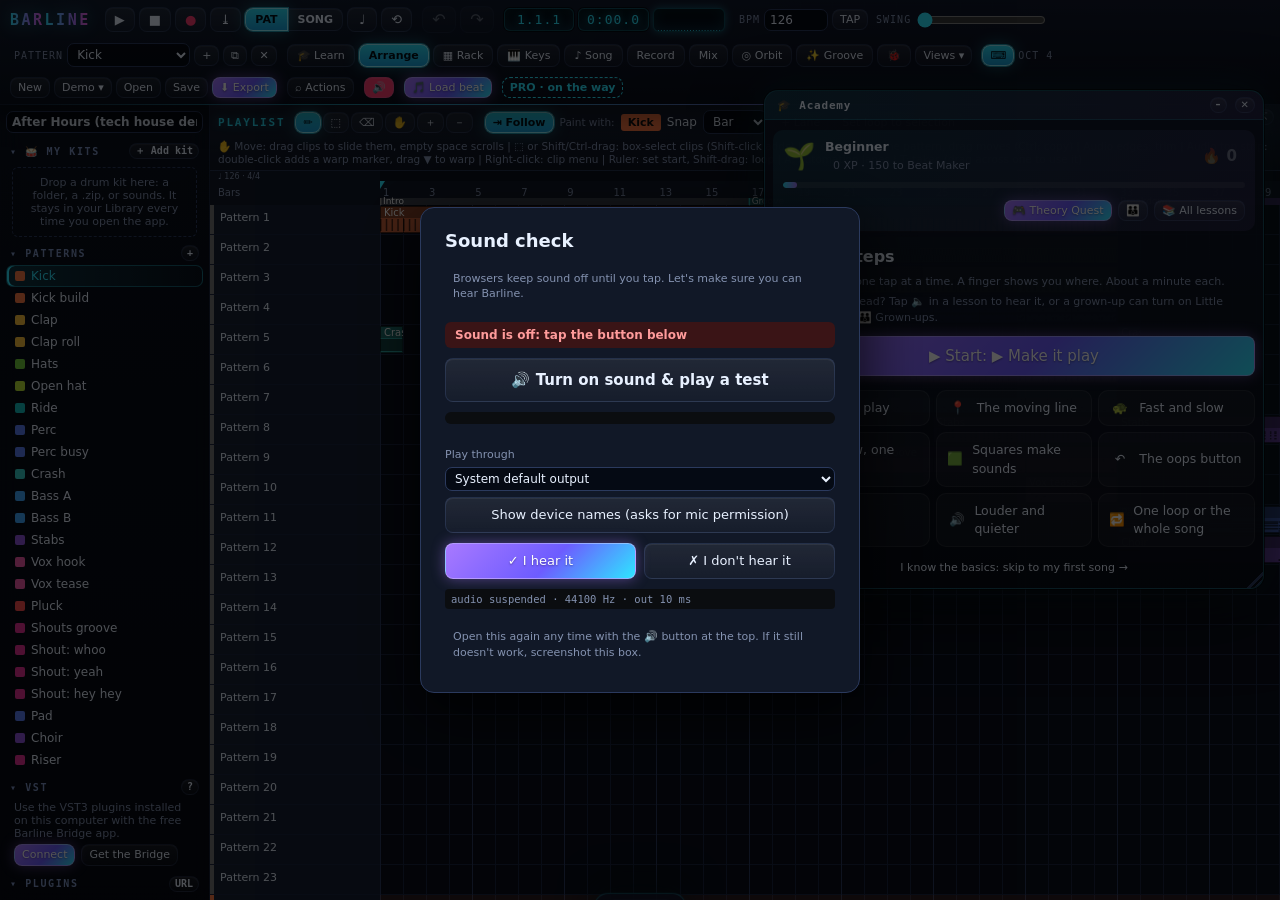
==== commit b9db632d: "Publish build f592210" ====
--- a/Barline.html
+++ b/Barline.html
@@ -255,12 +255,12 @@
 bitsperframe:             %d 
 `,8*r.main_data_begin,n.ResvSize,r.resvDrain_post,r.resvDrain_pre,8*n.sideinfo_len,a-r.resvDrain_post-8*n.sideinfo_len,a,a%8,i),t.err.println(`This is a fatal error.  It has several possible causes:`),t.err.println(`90%%  LAME compiled with buggy version of gcc using advanced optimizations`),t.err.println(` 9%%  Your system is overclocked`),t.err.println(` 1%%  bug in LAME encoding library`),n.ResvSize=r.main_data_begin*8),v>1e9){for(var o=0;o<u.MAX_HEADER_BUF;++o)n.header[o].write_timing-=v;v=0}return 0},this.copy_buffer=function(e,n,r,o,s){var c=y+1;if(c<=0)return 0;if(o!=0&&c>o)return-1;if(t.arraycopy(_,0,n,r,c),y=-1,b=0,s!=0){var l=a(1);if(l[0]=e.nMusicCRC,g.updateMusicCRC(l,n,r,c),e.nMusicCRC=l[0],c>0&&(e.VBR_seek_table.nBytesWritten+=c),e.decode_on_the_fly){for(var u=i([2,1152]),d=c,f=-1,h;f!=0;)if(f=m.hip_decode1_unclipped(e.hip,n,r,d,u[0],u[1]),d=0,f==-1&&(f=0),f>0){if(e.findPeakSample){for(h=0;h<f;h++)u[0][h]>e.PeakSample?e.PeakSample=u[0][h]:-u[0][h]>e.PeakSample&&(e.PeakSample=-u[0][h]);if(e.channels_out>1)for(h=0;h<f;h++)u[1][h]>e.PeakSample?e.PeakSample=u[1][h]:-u[1][h]>e.PeakSample&&(e.PeakSample=-u[1][h])}if(e.findReplayGain&&p.AnalyzeSamples(e.rgdata,u[0],0,u[1],0,f,e.channels_out)==GainAnalysis.GAIN_ANALYSIS_ERROR)return-6}}}return c},this.init_bit_stream_w=function(t){_=r(e.LAME_MAXMP3BUFFER),t.h_ptr=t.w_ptr=0,t.header[t.h_ptr].write_timing=0,y=-1,b=0,v=0}}return Cd=d,Cd}function gl(){if(Ed)return Td;Ed=1;var e=Rl,t=e.System,n=e.VbrMode,r=e.ShortBlock,i=e.new_float,a=e.new_int_n,o=e.new_short_n,s=e.assert,c=lu,l=du,u=Yu,d=Qu,f=sd,p=_d,m=hl(),h=vd,g=Zc();function _(){var e=Gl,v=this;_.V9=410,_.V8=420,_.V7=430,_.V6=440,_.V5=450,_.V4=460,_.V3=470,_.V2=480,_.V1=490,_.V0=500,_.R3MIX=1e3,_.STANDARD=1001,_.EXTREME=1002,_.INSANE=1003,_.STANDARD_FAST=1004,_.EXTREME_FAST=1005,_.MEDIUM=1006,_.MEDIUM_FAST=1007,_.LAME_MAXMP3BUFFER=147456;var y,b,x,S,C,w=new c,T,E,D;this.enc=new g,this.setModules=function(e,t,n,r,i,a,o,s,c){y=e,b=t,x=n,S=r,C=i,T=a,E=s,D=c,this.enc.setModules(b,w,S,T)};function O(){this.mask_adjust=0,this.mask_adjust_short=0,this.bo_l_weight=i(g.SBMAX_l),this.bo_s_weight=i(g.SBMAX_s)}function k(){this.lowerlimit=0}function A(e,t){this.lowpass=t}var j=4294479419;function M(t){var r;return t.class_id=j,r=t.internal_flags=new u,t.mode=e.NOT_SET,t.original=1,t.in_samplerate=44100,t.num_channels=2,t.num_samples=-1,t.bWriteVbrTag=!0,t.quality=-1,t.short_blocks=null,r.subblock_gain=-1,t.lowpassfreq=0,t.highpassfreq=0,t.lowpasswidth=-1,t.highpasswidth=-1,t.VBR=n.vbr_off,t.VBR_q=4,t.ATHcurve=-1,t.VBR_mean_bitrate_kbps=128,t.VBR_min_bitrate_kbps=0,t.VBR_max_bitrate_kbps=0,t.VBR_hard_min=0,r.VBR_min_bitrate=1,r.VBR_max_bitrate=13,t.quant_comp=-1,t.quant_comp_short=-1,t.msfix=-1,r.resample_ratio=1,r.OldValue[0]=180,r.OldValue[1]=180,r.CurrentStep[0]=4,r.CurrentStep[1]=4,r.masking_lower=1,r.nsPsy.attackthre=-1,r.nsPsy.attackthre_s=-1,t.scale=-1,t.athaa_type=-1,t.ATHtype=-1,t.athaa_loudapprox=-1,t.athaa_sensitivity=0,t.useTemporal=null,t.interChRatio=-1,r.mf_samples_to_encode=g.ENCDELAY+g.POSTDELAY,t.encoder_padding=0,r.mf_size=g.ENCDELAY-g.MDCTDELAY,t.findReplayGain=!1,t.decode_on_the_fly=!1,r.decode_on_the_fly=!1,r.findReplayGain=!1,r.findPeakSample=!1,r.RadioGain=0,r.AudiophileGain=0,r.noclipGainChange=0,r.noclipScale=-1,t.preset=0,t.write_id3tag_automatic=!0,0}this.lame_init=function(){var e=new l;return M(e),e.lame_allocated_gfp=1,e};function N(e){return e>1?0:e<=0?1:Math.cos(Math.PI/2*e)}this.nearestBitrateFullIndex=function(e){var t=[8,16,24,32,40,48,56,64,80,96,112,128,160,192,224,256,320],n=0,r=0,i=0,a=0;a=t[16],i=16,r=t[16],n=16;for(var o=0;o<16;o++)if(Math.max(e,t[o+1])!=e){a=t[o+1],i=o+1,r=t[o],n=o;break}return a-e>e-r?n:i};function P(e,t){var n=44100;return t>=48e3?n=48e3:t>=44100?n=44100:t>=32e3?n=32e3:t>=24e3?n=24e3:t>=22050?n=22050:t>=16e3?n=16e3:t>=12e3?n=12e3:t>=11025?n=11025:t>=8e3&&(n=8e3),e==-1?n:(e<=15960&&(n=44100),e<=15250&&(n=32e3),e<=11220&&(n=24e3),e<=9970&&(n=22050),e<=7230&&(n=16e3),e<=5420&&(n=12e3),e<=4510&&(n=11025),e<=3970&&(n=8e3),t<n?t>44100?48e3:t>32e3?44100:t>24e3?32e3:t>22050?24e3:t>16e3?22050:t>12e3?16e3:t>11025?12e3:t>8e3?11025:8e3:n)}function F(e,t){switch(e){case 44100:return t.version=1,0;case 48e3:return t.version=1,1;case 32e3:return t.version=1,2;case 22050:return t.version=0,0;case 24e3:return t.version=0,1;case 16e3:return t.version=0,2;case 11025:return t.version=0,0;case 12e3:return t.version=0,1;case 8e3:return t.version=0,2;default:return t.version=0,-1}}function I(e,t,n){n<16e3&&(t=2);for(var r=h.bitrate_table[t][1],i=2;i<=14;i++)h.bitrate_table[t][i]>0&&Math.abs(h.bitrate_table[t][i]-e)<Math.abs(r-e)&&(r=h.bitrate_table[t][i]);return r}function L(e,t,n){n<16e3&&(t=2);for(var r=0;r<=14;r++)if(h.bitrate_table[t][r]>0&&h.bitrate_table[t][r]==e)return r;return-1}function ee(e,t){e.lowerlimit=[new A(8,2e3),new A(16,3700),new A(24,3900),new A(32,5500),new A(40,7e3),new A(48,7500),new A(56,1e4),new A(64,11e3),new A(80,13500),new A(96,15100),new A(112,15600),new A(128,17e3),new A(160,17500),new A(192,18600),new A(224,19400),new A(256,19700),new A(320,20500)][v.nearestBitrateFullIndex(t)].lowpass}function R(e){var n=e.internal_flags,r=32,i=-1;if(n.lowpass1>0){for(var a=999,o=0;o<=31;o++){var s=o/31;s>=n.lowpass2&&(r=Math.min(r,o)),n.lowpass1<s&&s<n.lowpass2&&(a=Math.min(a,o))}n.lowpass1=a==999?(r-.75)/31:(a-.75)/31,n.lowpass2=r/31}if(n.highpass2>0&&n.highpass2<.75/31*.9&&(n.highpass1=0,n.highpass2=0,t.err.println(`Warning: highpass filter disabled.  highpass frequency too small
 `)),n.highpass2>0){for(var c=-1,o=0;o<=31;o++){var s=o/31;s<=n.highpass1&&(i=Math.max(i,o)),n.highpass1<s&&s<n.highpass2&&(c=Math.max(c,o))}n.highpass1=i/31,n.highpass2=c==-1?(i+.75)/31:(c+.75)/31}for(var o=0;o<32;o++){var l,u,s=o/31;l=n.highpass2>n.highpass1?N((n.highpass2-s)/(n.highpass2-n.highpass1+1e-20)):1,u=n.lowpass2>n.lowpass1?N((s-n.lowpass1)/(n.lowpass2-n.lowpass1+1e-20)):1,n.amp_filter[o]=l*u}}function z(e){var t=e.internal_flags;switch(e.quality){default:case 9:t.psymodel=0,t.noise_shaping=0,t.noise_shaping_amp=0,t.noise_shaping_stop=0,t.use_best_huffman=0,t.full_outer_loop=0;break;case 8:e.quality=7;case 7:t.psymodel=1,t.noise_shaping=0,t.noise_shaping_amp=0,t.noise_shaping_stop=0,t.use_best_huffman=0,t.full_outer_loop=0;break;case 6:t.psymodel=1,t.noise_shaping==0&&(t.noise_shaping=1),t.noise_shaping_amp=0,t.noise_shaping_stop=0,t.subblock_gain==-1&&(t.subblock_gain=1),t.use_best_huffman=0,t.full_outer_loop=0;break;case 5:t.psymodel=1,t.noise_shaping==0&&(t.noise_shaping=1),t.noise_shaping_amp=0,t.noise_shaping_stop=0,t.subblock_gain==-1&&(t.subblock_gain=1),t.use_best_huffman=0,t.full_outer_loop=0;break;case 4:t.psymodel=1,t.noise_shaping==0&&(t.noise_shaping=1),t.noise_shaping_amp=0,t.noise_shaping_stop=0,t.subblock_gain==-1&&(t.subblock_gain=1),t.use_best_huffman=1,t.full_outer_loop=0;break;case 3:t.psymodel=1,t.noise_shaping==0&&(t.noise_shaping=1),t.noise_shaping_amp=1,t.noise_shaping_stop=1,t.subblock_gain==-1&&(t.subblock_gain=1),t.use_best_huffman=1,t.full_outer_loop=0;break;case 2:t.psymodel=1,t.noise_shaping==0&&(t.noise_shaping=1),t.substep_shaping==0&&(t.substep_shaping=2),t.noise_shaping_amp=1,t.noise_shaping_stop=1,t.subblock_gain==-1&&(t.subblock_gain=1),t.use_best_huffman=1,t.full_outer_loop=0;break;case 1:t.psymodel=1,t.noise_shaping==0&&(t.noise_shaping=1),t.substep_shaping==0&&(t.substep_shaping=2),t.noise_shaping_amp=2,t.noise_shaping_stop=1,t.subblock_gain==-1&&(t.subblock_gain=1),t.use_best_huffman=1,t.full_outer_loop=0;break;case 0:t.psymodel=1,t.noise_shaping==0&&(t.noise_shaping=1),t.substep_shaping==0&&(t.substep_shaping=2),t.noise_shaping_amp=2,t.noise_shaping_stop=1,t.subblock_gain==-1&&(t.subblock_gain=1),t.use_best_huffman=1,t.full_outer_loop=0}}function te(e){var t=e.internal_flags;e.frameNum=0,e.write_id3tag_automatic&&E.id3tag_write_v2(e),t.bitrate_stereoMode_Hist=a([16,5]),t.bitrate_blockType_Hist=a([16,6]),t.PeakSample=0,e.bWriteVbrTag&&T.InitVbrTag(e)}this.lame_init_params=function(t){var i=t.internal_flags;if(i.Class_ID=0,i.ATH??=new d,i.PSY??=new O,i.rgdata??=new f,i.channels_in=t.num_channels,i.channels_in==1&&(t.mode=e.MONO),i.channels_out=t.mode==e.MONO?1:2,i.mode_ext=g.MPG_MD_MS_LR,t.mode==e.MONO&&(t.force_ms=!1),t.VBR==n.vbr_off&&t.VBR_mean_bitrate_kbps!=128&&t.brate==0&&(t.brate=t.VBR_mean_bitrate_kbps),t.VBR==n.vbr_off||t.VBR==n.vbr_mtrh||t.VBR==n.vbr_mt||(t.free_format=!1),t.VBR==n.vbr_off&&t.brate==0&&m.EQ(t.compression_ratio,0)&&(t.compression_ratio=11.025),t.VBR==n.vbr_off&&t.compression_ratio>0&&(t.out_samplerate==0&&(t.out_samplerate=map2MP3Frequency(int(.97*t.in_samplerate))),t.brate=0|t.out_samplerate*16*i.channels_out/(1e3*t.compression_ratio),i.samplerate_index=F(t.out_samplerate,t),t.free_format||(t.brate=I(t.brate,t.version,t.out_samplerate))),t.out_samplerate!=0&&(t.out_samplerate<16e3?(t.VBR_mean_bitrate_kbps=Math.max(t.VBR_mean_bitrate_kbps,8),t.VBR_mean_bitrate_kbps=Math.min(t.VBR_mean_bitrate_kbps,64)):t.out_samplerate<32e3?(t.VBR_mean_bitrate_kbps=Math.max(t.VBR_mean_bitrate_kbps,8),t.VBR_mean_bitrate_kbps=Math.min(t.VBR_mean_bitrate_kbps,160)):(t.VBR_mean_bitrate_kbps=Math.max(t.VBR_mean_bitrate_kbps,32),t.VBR_mean_bitrate_kbps=Math.min(t.VBR_mean_bitrate_kbps,320))),t.lowpassfreq==0){var a=16e3;switch(t.VBR){case n.vbr_off:var o=new k;ee(o,t.brate),a=o.lowerlimit;break;case n.vbr_abr:var o=new k;ee(o,t.VBR_mean_bitrate_kbps),a=o.lowerlimit;break;case n.vbr_rh:var l=[19500,19e3,18600,18e3,17500,16e3,15600,14900,12500,1e4,3950];if(0<=t.VBR_q&&t.VBR_q<=9){var u=l[t.VBR_q],_=l[t.VBR_q+1],v=t.VBR_q_frac;a=linear_int(u,_,v)}else a=19500;break;default:var l=[19500,19e3,18500,18e3,17500,16500,15500,14500,12500,9500,3950];if(0<=t.VBR_q&&t.VBR_q<=9){var u=l[t.VBR_q],_=l[t.VBR_q+1],v=t.VBR_q_frac;a=linear_int(u,_,v)}else a=19500}t.mode==e.MONO&&(t.VBR==n.vbr_off||t.VBR==n.vbr_abr)&&(a*=1.5),t.lowpassfreq=a|0}if(t.out_samplerate==0&&(2*t.lowpassfreq>t.in_samplerate&&(t.lowpassfreq=t.in_samplerate/2),t.out_samplerate=P(t.lowpassfreq|0,t.in_samplerate)),t.lowpassfreq=Math.min(20500,t.lowpassfreq),t.lowpassfreq=Math.min(t.out_samplerate/2,t.lowpassfreq),t.VBR==n.vbr_off&&(t.compression_ratio=t.out_samplerate*16*i.channels_out/(1e3*t.brate)),t.VBR==n.vbr_abr&&(t.compression_ratio=t.out_samplerate*16*i.channels_out/(1e3*t.VBR_mean_bitrate_kbps)),t.bWriteVbrTag||(t.findReplayGain=!1,t.decode_on_the_fly=!1,i.findPeakSample=!1),i.findReplayGain=t.findReplayGain,i.decode_on_the_fly=t.decode_on_the_fly,i.decode_on_the_fly&&(i.findPeakSample=!0),i.findReplayGain&&y.InitGainAnalysis(i.rgdata,t.out_samplerate)==GainAnalysis.INIT_GAIN_ANALYSIS_ERROR)return t.internal_flags=null,-6;switch(i.decode_on_the_fly&&!t.decode_only&&(i.hip!=null&&D.hip_decode_exit(i.hip),i.hip=D.hip_decode_init()),i.mode_gr=t.out_samplerate<=24e3?1:2,t.framesize=576*i.mode_gr,t.encoder_delay=g.ENCDELAY,i.resample_ratio=t.in_samplerate/t.out_samplerate,t.VBR){case n.vbr_mt:case n.vbr_rh:case n.vbr_mtrh:t.compression_ratio=[5.7,6.5,7.3,8.2,10,11.9,13,14,15,16.5][t.VBR_q];break;case n.vbr_abr:t.compression_ratio=t.out_samplerate*16*i.channels_out/(1e3*t.VBR_mean_bitrate_kbps);break;default:t.compression_ratio=t.out_samplerate*16*i.channels_out/(1e3*t.brate)}if(t.mode==e.NOT_SET&&(t.mode=e.JOINT_STEREO),t.highpassfreq>0?(i.highpass1=2*t.highpassfreq,i.highpass2=t.highpasswidth>=0?2*(t.highpassfreq+t.highpasswidth):2*t.highpassfreq,i.highpass1/=t.out_samplerate,i.highpass2/=t.out_samplerate):(i.highpass1=0,i.highpass2=0),t.lowpassfreq>0?(i.lowpass2=2*t.lowpassfreq,t.lowpasswidth>=0?(i.lowpass1=2*(t.lowpassfreq-t.lowpasswidth),i.lowpass1<0&&(i.lowpass1=0)):i.lowpass1=2*t.lowpassfreq,i.lowpass1/=t.out_samplerate,i.lowpass2/=t.out_samplerate):(i.lowpass1=0,i.lowpass2=0),R(t),i.samplerate_index=F(t.out_samplerate,t),i.samplerate_index<0)return t.internal_flags=null,-1;if(t.VBR==n.vbr_off){if(t.free_format)i.bitrate_index=0;else if(t.brate=I(t.brate,t.version,t.out_samplerate),i.bitrate_index=L(t.brate,t.version,t.out_samplerate),i.bitrate_index<=0)return t.internal_flags=null,-1}else i.bitrate_index=1;t.analysis&&(t.bWriteVbrTag=!1),i.pinfo!=null&&(t.bWriteVbrTag=!1),b.init_bit_stream_w(i);for(var T=i.samplerate_index+3*t.version+6*(t.out_samplerate<16e3),E=0;E<g.SBMAX_l+1;E++)i.scalefac_band.l[E]=S.sfBandIndex[T].l[E];for(var E=0;E<g.PSFB21+1;E++){var A=(i.scalefac_band.l[22]-i.scalefac_band.l[21])/g.PSFB21,M=i.scalefac_band.l[21]+E*A;i.scalefac_band.psfb21[E]=M}i.scalefac_band.psfb21[g.PSFB21]=576;for(var E=0;E<g.SBMAX_s+1;E++)i.scalefac_band.s[E]=S.sfBandIndex[T].s[E];for(var E=0;E<g.PSFB12+1;E++){var A=(i.scalefac_band.s[13]-i.scalefac_band.s[12])/g.PSFB12,M=i.scalefac_band.s[12]+E*A;i.scalefac_band.psfb12[E]=M}i.scalefac_band.psfb12[g.PSFB12]=192,i.sideinfo_len=t.version==1?i.channels_out==1?21:36:i.channels_out==1?13:21,t.error_protection&&(i.sideinfo_len+=2),te(t),i.Class_ID=j;for(var N=0;N<19;N++)i.nsPsy.pefirbuf[N]=700*i.mode_gr*i.channels_out;switch(t.ATHtype==-1&&(t.ATHtype=4),s(t.VBR_q<=9),s(t.VBR_q>=0),t.VBR){case n.vbr_mt:t.VBR=n.vbr_mtrh;case n.vbr_mtrh:t.useTemporal??=!1,x.apply_preset(t,500-t.VBR_q*10,0),t.quality<0&&(t.quality=LAME_DEFAULT_QUALITY),t.quality<5&&(t.quality=0),t.quality>5&&(t.quality=5),i.PSY.mask_adjust=t.maskingadjust,i.PSY.mask_adjust_short=t.maskingadjust_short,i.sfb21_extra=!t.experimentalY&&t.out_samplerate>44e3,i.iteration_loop=new VBRNewIterationLoop(C);break;case n.vbr_rh:x.apply_preset(t,500-t.VBR_q*10,0),i.PSY.mask_adjust=t.maskingadjust,i.PSY.mask_adjust_short=t.maskingadjust_short,i.sfb21_extra=!t.experimentalY&&t.out_samplerate>44e3,t.quality>6&&(t.quality=6),t.quality<0&&(t.quality=LAME_DEFAULT_QUALITY),i.iteration_loop=new VBROldIterationLoop(C);break;default:var ne;i.sfb21_extra=!1,t.quality<0&&(t.quality=LAME_DEFAULT_QUALITY),ne=t.VBR,ne==n.vbr_off&&(t.VBR_mean_bitrate_kbps=t.brate),x.apply_preset(t,t.VBR_mean_bitrate_kbps,0),t.VBR=ne,i.PSY.mask_adjust=t.maskingadjust,i.PSY.mask_adjust_short=t.maskingadjust_short,i.iteration_loop=ne==n.vbr_off?new p(C):new ABRIterationLoop(C)}if(s(t.scale>=0),t.VBR!=n.vbr_off){if(i.VBR_min_bitrate=1,i.VBR_max_bitrate=14,t.out_samplerate<16e3&&(i.VBR_max_bitrate=8),t.VBR_min_bitrate_kbps!=0&&(t.VBR_min_bitrate_kbps=I(t.VBR_min_bitrate_kbps,t.version,t.out_samplerate),i.VBR_min_bitrate=L(t.VBR_min_bitrate_kbps,t.version,t.out_samplerate),i.VBR_min_bitrate<0)||t.VBR_max_bitrate_kbps!=0&&(t.VBR_max_bitrate_kbps=I(t.VBR_max_bitrate_kbps,t.version,t.out_samplerate),i.VBR_max_bitrate=L(t.VBR_max_bitrate_kbps,t.version,t.out_samplerate),i.VBR_max_bitrate<0))return-1;t.VBR_min_bitrate_kbps=h.bitrate_table[t.version][i.VBR_min_bitrate],t.VBR_max_bitrate_kbps=h.bitrate_table[t.version][i.VBR_max_bitrate],t.VBR_mean_bitrate_kbps=Math.min(h.bitrate_table[t.version][i.VBR_max_bitrate],t.VBR_mean_bitrate_kbps),t.VBR_mean_bitrate_kbps=Math.max(h.bitrate_table[t.version][i.VBR_min_bitrate],t.VBR_mean_bitrate_kbps)}return t.tune&&(i.PSY.mask_adjust+=t.tune_value_a,i.PSY.mask_adjust_short+=t.tune_value_a),z(t),s(t.scale>=0),t.athaa_type<0?i.ATH.useAdjust=3:i.ATH.useAdjust=t.athaa_type,i.ATH.aaSensitivityP=10**(t.athaa_sensitivity/-10),t.short_blocks??=r.short_block_allowed,t.short_blocks==r.short_block_allowed&&(t.mode==e.JOINT_STEREO||t.mode==e.STEREO)&&(t.short_blocks=r.short_block_coupled),t.quant_comp<0&&(t.quant_comp=1),t.quant_comp_short<0&&(t.quant_comp_short=0),t.msfix<0&&(t.msfix=0),t.exp_nspsytune|=1,t.internal_flags.nsPsy.attackthre<0&&(t.internal_flags.nsPsy.attackthre=c.NSATTACKTHRE),t.internal_flags.nsPsy.attackthre_s<0&&(t.internal_flags.nsPsy.attackthre_s=c.NSATTACKTHRE_S),s(t.scale>=0),t.scale<0&&(t.scale=1),t.ATHtype<0&&(t.ATHtype=4),t.ATHcurve<0&&(t.ATHcurve=4),t.athaa_loudapprox<0&&(t.athaa_loudapprox=2),t.interChRatio<0&&(t.interChRatio=0),t.useTemporal??=!0,i.slot_lag=i.frac_SpF=0,t.VBR==n.vbr_off&&(i.slot_lag=i.frac_SpF=(t.version+1)*72e3*t.brate%t.out_samplerate|0),S.iteration_init(t),w.psymodel_init(t),s(t.scale>=0),0};function ne(e,t){(e.in_buffer_0==null||e.in_buffer_nsamples<t)&&(e.in_buffer_0=i(t),e.in_buffer_1=i(t),e.in_buffer_nsamples=t)}this.lame_encode_flush=function(e,t,n,r){var i=e.internal_flags,a=o([2,1152]),s=0,c,l,u,d,f=i.mf_samples_to_encode-g.POSTDELAY,p=re(e);if(i.mf_samples_to_encode<1)return 0;for(c=0,e.in_samplerate!=e.out_samplerate&&(f+=16*e.out_samplerate/e.in_samplerate),u=e.framesize-f%e.framesize,u<576&&(u+=e.framesize),e.encoder_padding=u,d=(f+u)/e.framesize;d>0&&s>=0;){var m=p-i.mf_size,h=e.frameNum;m*=e.in_samplerate,m/=e.out_samplerate,m>1152&&(m=1152),m<1&&(m=1),l=r-c,r==0&&(l=0),s=this.lame_encode_buffer(e,a[0],a[1],m,t,n,l),n+=s,c+=s,d-=h==e.frameNum?0:1}if(i.mf_samples_to_encode=0,s<0||(l=r-c,r==0&&(l=0),b.flush_bitstream(e),s=b.copy_buffer(i,t,n,l,1),s<0))return s;if(n+=s,c+=s,l=r-c,r==0&&(l=0),e.write_id3tag_automatic){if(E.id3tag_write_v1(e),s=b.copy_buffer(i,t,n,l,0),s<0)return s;c+=s}return c},this.lame_encode_buffer=function(e,t,n,r,i,a,o){var s=e.internal_flags,c=[null,null];if(s.Class_ID!=j)return-3;if(r==0)return 0;ne(s,r),c[0]=s.in_buffer_0,c[1]=s.in_buffer_1;for(var l=0;l<r;l++)c[0][l]=t[l],s.channels_in>1&&(c[1][l]=n[l]);return ie(e,c[0],c[1],r,i,a,o)};function re(e){var t=g.BLKSIZE+e.framesize-g.FFTOFFSET;return t=Math.max(t,512+e.framesize-32),t}function ie(e,t,n,r,i,a,o){var c=e.internal_flags,l=0,d,f,p,h,_,v=[null,null],x=[null,null];if(c.Class_ID!=j)return-3;if(r==0)return 0;if(_=b.copy_buffer(c,i,a,o,0),_<0)return _;if(a+=_,l+=_,x[0]=t,x[1]=n,m.NEQ(e.scale,0)&&m.NEQ(e.scale,1))for(f=0;f<r;++f)x[0][f]*=e.scale,c.channels_out==2&&(x[1][f]*=e.scale);if(m.NEQ(e.scale_left,0)&&m.NEQ(e.scale_left,1))for(f=0;f<r;++f)x[0][f]*=e.scale_left;if(m.NEQ(e.scale_right,0)&&m.NEQ(e.scale_right,1))for(f=0;f<r;++f)x[1][f]*=e.scale_right;if(e.num_channels==2&&c.channels_out==1)for(f=0;f<r;++f)x[0][f]=.5*(x[0][f]+x[1][f]),x[1][f]=0;h=re(e),v[0]=c.mfbuf[0],v[1]=c.mfbuf[1];for(var S=0;r>0;){var C=[null,null],w=0,T=0;C[0]=x[0],C[1]=x[1];var E=new oe;if(ue(e,v,C,S,r,E),w=E.n_in,T=E.n_out,c.findReplayGain&&!c.decode_on_the_fly&&y.AnalyzeSamples(c.rgdata,v[0],c.mf_size,v[1],c.mf_size,T,c.channels_out)==GainAnalysis.GAIN_ANALYSIS_ERROR)return-6;if(r-=w,S+=w,c.channels_out,c.mf_size+=T,s(c.mf_size<=u.MFSIZE),c.mf_samples_to_encode<1&&(c.mf_samples_to_encode=g.ENCDELAY+g.POSTDELAY),c.mf_samples_to_encode+=T,c.mf_size>=h){var D=o-l;if(o==0&&(D=0),d=ae(e,v[0],v[1],i,a,D),d<0)return d;for(a+=d,l+=d,c.mf_size-=e.framesize,c.mf_samples_to_encode-=e.framesize,p=0;p<c.channels_out;p++)for(f=0;f<c.mf_size;f++)v[p][f]=v[p][f+e.framesize]}}return l}function ae(e,t,n,r,i,a){var o=v.enc.lame_encode_mp3_frame(e,t,n,r,i,a);return e.frameNum++,o}function oe(){this.n_in=0,this.n_out=0}function se(){this.num_used=0}function B(e,t){return t==0?e:B(t,e%t)}function ce(e,t,n){var r=Math.PI*t;e/=n,e<0&&(e=0),e>1&&(e=1);var i=e-.5,a=.42-.5*Math.cos(2*e*Math.PI)+.08*Math.cos(4*e*Math.PI);return Math.abs(i)<1e-9?r/Math.PI:a*Math.sin(n*r*i)/(Math.PI*n*i)}function le(e,t,n,r,a,o,c,l,d){var f=e.internal_flags,p,m=0,h,g=e.out_samplerate/B(e.out_samplerate,e.in_samplerate);g>u.BPC&&(g=u.BPC);var _=+(Math.abs(f.resample_ratio-Math.floor(.5+f.resample_ratio))<1e-4),v=1/f.resample_ratio;v>1&&(v=1);var y=31;y%2==0&&--y,y+=_;var b=y+1;if(f.fill_buffer_resample_init==0){for(f.inbuf_old[0]=i(b),f.inbuf_old[1]=i(b),p=0;p<=2*g;++p)f.blackfilt[p]=i(b);for(f.itime[0]=0,f.itime[1]=0,m=0;m<=2*g;m++){var x=0,S=(m-g)/(2*g);for(p=0;p<=y;p++)x+=f.blackfilt[m][p]=ce(p-S,v,y);for(p=0;p<=y;p++)f.blackfilt[m][p]/=x}f.fill_buffer_resample_init=1}var C=f.inbuf_old[d];for(h=0;h<r;h++){var w=h*f.resample_ratio,T;if(m=0|Math.floor(w-f.itime[d]),y+m-y/2>=c)break;var S=w-f.itime[d]-(m+y%2*.5);T=0|Math.floor(S*2*g+g+.5);var E=0;for(p=0;p<=y;++p){var D=0|p+m-y/2,O=D<0?C[b+D]:a[o+D];E+=O*f.blackfilt[T][p]}t[n+h]=E}if(l.num_used=Math.min(c,y+m-y/2),f.itime[d]+=l.num_used-h*f.resample_ratio,l.num_used>=b)for(p=0;p<b;p++)C[p]=a[o+l.num_used+p-b];else{var k=b-l.num_used;for(p=0;p<k;++p)C[p]=C[p+l.num_used];for(m=0;p<b;++p,++m)C[p]=a[o+m];s(m==l.num_used)}return h}function ue(e,t,n,r,i,a){var o=e.internal_flags;if(o.resample_ratio<.9999||o.resample_ratio>1.0001)for(var s=0;s<o.channels_out;s++){var c=new se;a.n_out=le(e,t[s],o.mf_size,e.framesize,n[s],r,i,c,s),a.n_in=c.num_used}else{a.n_out=Math.min(e.framesize,i),a.n_in=a.n_out;for(var l=0;l<a.n_out;++l)t[0][o.mf_size+l]=n[0][r+l],o.channels_out==2&&(t[1][o.mf_size+l]=n[1][r+l])}}}return Td=_,Td}function _l(){var e=gl();function t(e,t,n,r,i,a,o,s,c,l,u,d,f,p,m){this.vbr_q=e,this.quant_comp=t,this.quant_comp_s=n,this.expY=r,this.st_lrm=i,this.st_s=a,this.masking_adj=o,this.masking_adj_short=s,this.ath_lower=c,this.ath_curve=l,this.ath_sensitivity=u,this.interch=d,this.safejoint=f,this.sfb21mod=p,this.msfix=m}function n(e,t,n,r,i,a,o,s,c,l,u,d,f,p){this.quant_comp=t,this.quant_comp_s=n,this.safejoint=r,this.nsmsfix=i,this.st_lrm=a,this.st_s=o,this.nsbass=s,this.scale=c,this.masking_adj=l,this.ath_lower=u,this.ath_curve=d,this.interch=f,this.sfscale=p}var r;this.setModules=function(e){r=e};var i=[new t(0,9,9,0,5.2,125,-4.2,-6.3,4.8,1,0,0,2,21,.97),new t(1,9,9,0,5.3,125,-3.6,-5.6,4.5,1.5,0,0,2,21,1.35),new t(2,9,9,0,5.6,125,-2.2,-3.5,2.8,2,0,0,2,21,1.49),new t(3,9,9,1,5.8,130,-1.8,-2.8,2.6,3,-4,0,2,20,1.64),new t(4,9,9,1,6,135,-.7,-1.1,1.1,3.5,-8,0,2,0,1.79),new t(5,9,9,1,6.4,140,.5,.4,-7.5,4,-12,2e-4,0,0,1.95),new t(6,9,9,1,6.6,145,.67,.65,-14.7,6.5,-19,4e-4,0,0,2.3),new t(7,9,9,1,6.6,145,.8,.75,-19.7,8,-22,6e-4,0,0,2.7),new t(8,9,9,1,6.6,145,1.2,1.15,-27.5,10,-23,7e-4,0,0,0),new t(9,9,9,1,6.6,145,1.6,1.6,-36,11,-25,8e-4,0,0,0),new t(10,9,9,1,6.6,145,2,2,-36,12,-25,8e-4,0,0,0)],a=[new t(0,9,9,0,4.2,25,-7,-4,7.5,1,0,0,2,26,.97),new t(1,9,9,0,4.2,25,-5.6,-3.6,4.5,1.5,0,0,2,21,1.35),new t(2,9,9,0,4.2,25,-4.4,-1.8,2,2,0,0,2,18,1.49),new t(3,9,9,1,4.2,25,-3.4,-1.25,1.1,3,-4,0,2,15,1.64),new t(4,9,9,1,4.2,25,-2.2,.1,0,3.5,-8,0,2,0,1.79),new t(5,9,9,1,4.2,25,-1,1.65,-7.7,4,-12,2e-4,0,0,1.95),new t(6,9,9,1,4.2,25,-0,2.47,-7.7,6.5,-19,4e-4,0,0,2),new t(7,9,9,1,4.2,25,.5,2,-14.5,8,-22,6e-4,0,0,2),new t(8,9,9,1,4.2,25,1,2.4,-22,10,-23,7e-4,0,0,2),new t(9,9,9,1,4.2,25,1.5,2.95,-30,11,-25,8e-4,0,0,2),new t(10,9,9,1,4.2,25,2,2.95,-36,12,-30,8e-4,0,0,2)];function o(e,t,n){var r=e.VBR==Dd.vbr_rh?i:a,o=e.VBR_q_frac,s=r[t],c=r[t+1],u=s;s.st_lrm+=o*(c.st_lrm-s.st_lrm),s.st_s+=o*(c.st_s-s.st_s),s.masking_adj+=o*(c.masking_adj-s.masking_adj),s.masking_adj_short+=o*(c.masking_adj_short-s.masking_adj_short),s.ath_lower+=o*(c.ath_lower-s.ath_lower),s.ath_curve+=o*(c.ath_curve-s.ath_curve),s.ath_sensitivity+=o*(c.ath_sensitivity-s.ath_sensitivity),s.interch+=o*(c.interch-s.interch),s.msfix+=o*(c.msfix-s.msfix),l(e,u.vbr_q),n==0&&Math.abs(e.quant_comp- -1)>0||(e.quant_comp=u.quant_comp),n==0&&Math.abs(e.quant_comp_short- -1)>0||(e.quant_comp_short=u.quant_comp_s),u.expY!=0&&(e.experimentalY=u.expY!=0),n==0&&Math.abs(e.internal_flags.nsPsy.attackthre- -1)>0||(e.internal_flags.nsPsy.attackthre=u.st_lrm),n==0&&Math.abs(e.internal_flags.nsPsy.attackthre_s- -1)>0||(e.internal_flags.nsPsy.attackthre_s=u.st_s),n==0&&Math.abs(e.maskingadjust-0)>0||(e.maskingadjust=u.masking_adj),n==0&&Math.abs(e.maskingadjust_short-0)>0||(e.maskingadjust_short=u.masking_adj_short),n==0&&Math.abs(-e.ATHlower*10-0)>0||(e.ATHlower=-u.ath_lower/10),n==0&&Math.abs(e.ATHcurve- -1)>0||(e.ATHcurve=u.ath_curve),n==0&&Math.abs(e.athaa_sensitivity- -1)>0||(e.athaa_sensitivity=u.ath_sensitivity),u.interch>0&&(n==0&&Math.abs(e.interChRatio- -1)>0||(e.interChRatio=u.interch)),u.safejoint>0&&(e.exp_nspsytune|=u.safejoint),u.sfb21mod>0&&(e.exp_nspsytune|=u.sfb21mod<<20),n==0&&Math.abs(e.msfix- -1)>0||(e.msfix=u.msfix),n==0&&(e.VBR_q=t,e.VBR_q_frac=o)}var s=[new n(8,9,9,0,0,6.6,145,0,.95,0,-30,11,.0012,1),new n(16,9,9,0,0,6.6,145,0,.95,0,-25,11,.001,1),new n(24,9,9,0,0,6.6,145,0,.95,0,-20,11,.001,1),new n(32,9,9,0,0,6.6,145,0,.95,0,-15,11,.001,1),new n(40,9,9,0,0,6.6,145,0,.95,0,-10,11,9e-4,1),new n(48,9,9,0,0,6.6,145,0,.95,0,-10,11,9e-4,1),new n(56,9,9,0,0,6.6,145,0,.95,0,-6,11,8e-4,1),new n(64,9,9,0,0,6.6,145,0,.95,0,-2,11,8e-4,1),new n(80,9,9,0,0,6.6,145,0,.95,0,0,8,7e-4,1),new n(96,9,9,0,2.5,6.6,145,0,.95,0,1,5.5,6e-4,1),new n(112,9,9,0,2.25,6.6,145,0,.95,0,2,4.5,5e-4,1),new n(128,9,9,0,1.95,6.4,140,0,.95,0,3,4,2e-4,1),new n(160,9,9,1,1.79,6,135,0,.95,-2,5,3.5,0,1),new n(192,9,9,1,1.49,5.6,125,0,.97,-4,7,3,0,0),new n(224,9,9,1,1.25,5.2,125,0,.98,-6,9,2,0,0),new n(256,9,9,1,.97,5.2,125,0,1,-8,10,1,0,0),new n(320,9,9,1,.9,5.2,125,0,1,-10,12,0,0,0)];function c(e,t,n){var i=t,a=r.nearestBitrateFullIndex(t);if(e.VBR=Dd.vbr_abr,e.VBR_mean_bitrate_kbps=i,e.VBR_mean_bitrate_kbps=Math.min(e.VBR_mean_bitrate_kbps,320),e.VBR_mean_bitrate_kbps=Math.max(e.VBR_mean_bitrate_kbps,8),e.brate=e.VBR_mean_bitrate_kbps,e.VBR_mean_bitrate_kbps>320&&(e.disable_reservoir=!0),s[a].safejoint>0&&(e.exp_nspsytune|=2),s[a].sfscale>0&&(e.internal_flags.noise_shaping=2),Math.abs(s[a].nsbass)>0){var o=int(s[a].nsbass*4);o<0&&(o+=64),e.exp_nspsytune|=o<<2}return n==0&&Math.abs(e.quant_comp- -1)>0||(e.quant_comp=s[a].quant_comp),n==0&&Math.abs(e.quant_comp_short- -1)>0||(e.quant_comp_short=s[a].quant_comp_s),n==0&&Math.abs(e.msfix- -1)>0||(e.msfix=s[a].nsmsfix),n==0&&Math.abs(e.internal_flags.nsPsy.attackthre- -1)>0||(e.internal_flags.nsPsy.attackthre=s[a].st_lrm),n==0&&Math.abs(e.internal_flags.nsPsy.attackthre_s- -1)>0||(e.internal_flags.nsPsy.attackthre_s=s[a].st_s),n==0&&Math.abs(e.scale- -1)>0||(e.scale=s[a].scale),n==0&&Math.abs(e.maskingadjust-0)>0||(e.maskingadjust=s[a].masking_adj),s[a].masking_adj>0?n==0&&Math.abs(e.maskingadjust_short-0)>0||(e.maskingadjust_short=s[a].masking_adj*.9):n==0&&Math.abs(e.maskingadjust_short-0)>0||(e.maskingadjust_short=s[a].masking_adj*1.1),n==0&&Math.abs(-e.ATHlower*10-0)>0||(e.ATHlower=-s[a].ath_lower/10),n==0&&Math.abs(e.ATHcurve- -1)>0||(e.ATHcurve=s[a].ath_curve),n==0&&Math.abs(e.interChRatio- -1)>0||(e.interChRatio=s[a].interch),t}this.apply_preset=function(t,n,r){switch(n){case e.R3MIX:n=e.V3,t.VBR=Dd.vbr_mtrh;break;case e.MEDIUM:n=e.V4,t.VBR=Dd.vbr_rh;break;case e.MEDIUM_FAST:n=e.V4,t.VBR=Dd.vbr_mtrh;break;case e.STANDARD:n=e.V2,t.VBR=Dd.vbr_rh;break;case e.STANDARD_FAST:n=e.V2,t.VBR=Dd.vbr_mtrh;break;case e.EXTREME:n=e.V0,t.VBR=Dd.vbr_rh;break;case e.EXTREME_FAST:n=e.V0,t.VBR=Dd.vbr_mtrh;break;case e.INSANE:return n=320,t.preset=n,c(t,n,r),t.VBR=Dd.vbr_off,n}switch(t.preset=n,n){case e.V9:return o(t,9,r),n;case e.V8:return o(t,8,r),n;case e.V7:return o(t,7,r),n;case e.V6:return o(t,6,r),n;case e.V5:return o(t,5,r),n;case e.V4:return o(t,4,r),n;case e.V3:return o(t,3,r),n;case e.V2:return o(t,2,r),n;case e.V1:return o(t,1,r),n;case e.V0:return o(t,0,r),n}return 8<=n&&n<=320?c(t,n,r):(t.preset=0,n)};function l(e,t){var n=0;return 0>t&&(n=-1,t=0),9<t&&(n=-1,t=9),e.VBR_q=t,e.VBR_q_frac=0,n}}function vl(){this.setModules=function(e,t){}}function yl(){this.over_noise=0,this.tot_noise=0,this.max_noise=0,this.over_count=0,this.over_SSD=0,this.bits=0}function bl(){this.global_gain=0,this.sfb_count1=0,this.step=Nd(39),this.noise=Md(39),this.noise_log=Md(39)}function xl(){var e;this.rv=null;var t;this.qupvt=null;var n,r=new Hd,i;this.setModules=function(a,o,s,c){e=a,t=o,this.rv=o,n=s,this.qupvt=s,i=c,r.setModules(n,i)},this.ms_convert=function(e,t){for(var n=0;n<576;++n){var r=e.tt[t][0].xr[n],i=e.tt[t][1].xr[n];e.tt[t][0].xr[n]=(r+i)*(Rd.SQRT2*.5),e.tt[t][1].xr[n]=(r-i)*(Rd.SQRT2*.5)}};function a(e,t,n,r){r=0;for(var i=0;i<=n;++i){var a=Math.abs(e.xr[i]);r+=a,t[i]=Math.sqrt(a*Math.sqrt(a)),t[i]>e.xrpow_max&&(e.xrpow_max=t[i])}return r}this.init_xrpow=function(e,t,n){var r=0,i=0|t.max_nonzero_coeff;if(t.xrpow_max=0,zd.fill(n,i,576,0),r=a(t,n,i,r),r>1e-20){var o=0;e.substep_shaping&2&&(o=1);for(var s=0;s<t.psymax;s++)e.pseudohalf[s]=o;return!0}return zd.fill(t.l3_enc,0,576,0),!1};function o(e,t){var r=e.ATH,i=t.xr;if(t.block_type!=Gd.SHORT_TYPE)for(var a=!1,o=Gd.PSFB21-1;o>=0&&!a;o--){var s=e.scalefac_band.psfb21[o],c=e.scalefac_band.psfb21[o+1],l=n.athAdjust(r.adjust,r.psfb21[o],r.floor);e.nsPsy.longfact[21]>1e-12&&(l*=e.nsPsy.longfact[21]);for(var u=c-1;u>=s;u--)if(Math.abs(i[u])<l)i[u]=0;else{a=!0;break}}else for(var d=0;d<3;d++)for(var a=!1,o=Gd.PSFB12-1;o>=0&&!a;o--){var s=e.scalefac_band.s[12]*3+(e.scalefac_band.s[13]-e.scalefac_band.s[12])*d+(e.scalefac_band.psfb12[o]-e.scalefac_band.psfb12[0]),c=s+(e.scalefac_band.psfb12[o+1]-e.scalefac_band.psfb12[o]),f=n.athAdjust(r.adjust,r.psfb12[o],r.floor);e.nsPsy.shortfact[12]>1e-12&&(f*=e.nsPsy.shortfact[12]);for(var u=c-1;u>=s;u--)if(Math.abs(i[u])<f)i[u]=0;else{a=!0;break}}}this.init_outer_loop=function(e,t){t.part2_3_length=0,t.big_values=0,t.count1=0,t.global_gain=210,t.scalefac_compress=0,t.table_select[0]=0,t.table_select[1]=0,t.table_select[2]=0,t.subblock_gain[0]=0,t.subblock_gain[1]=0,t.subblock_gain[2]=0,t.subblock_gain[3]=0,t.region0_count=0,t.region1_count=0,t.preflag=0,t.scalefac_scale=0,t.count1table_select=0,t.part2_length=0,t.sfb_lmax=Gd.SBPSY_l,t.sfb_smin=Gd.SBPSY_s,t.psy_lmax=e.sfb21_extra?Gd.SBMAX_l:Gd.SBPSY_l,t.psymax=t.psy_lmax,t.sfbmax=t.sfb_lmax,t.sfbdivide=11;for(var r=0;r<Gd.SBMAX_l;r++)t.width[r]=e.scalefac_band.l[r+1]-e.scalefac_band.l[r],t.window[r]=3;if(t.block_type==Gd.SHORT_TYPE){var i=Bd(576);t.sfb_smin=0,t.sfb_lmax=0,t.mixed_block_flag!=0&&(t.sfb_smin=3,t.sfb_lmax=e.mode_gr*2+4),t.psymax=t.sfb_lmax+3*((e.sfb21_extra?Gd.SBMAX_s:Gd.SBPSY_s)-t.sfb_smin),t.sfbmax=t.sfb_lmax+3*(Gd.SBPSY_s-t.sfb_smin),t.sfbdivide=t.sfbmax-18,t.psy_lmax=t.sfb_lmax;var a=e.scalefac_band.l[t.sfb_lmax];Id.arraycopy(t.xr,0,i,0,576);for(var r=t.sfb_smin;r<Gd.SBMAX_s;r++)for(var s=e.scalefac_band.s[r],c=e.scalefac_band.s[r+1],l=0;l<3;l++)for(var u=s;u<c;u++)t.xr[a++]=i[3*u+l];for(var d=t.sfb_lmax,r=t.sfb_smin;r<Gd.SBMAX_s;r++)t.width[d]=t.width[d+1]=t.width[d+2]=e.scalefac_band.s[r+1]-e.scalefac_band.s[r],t.window[d]=0,t.window[d+1]=1,t.window[d+2]=2,d+=3}t.count1bits=0,t.sfb_partition_table=n.nr_of_sfb_block[0][0],t.slen[0]=0,t.slen[1]=0,t.slen[2]=0,t.slen[3]=0,t.max_nonzero_coeff=575,zd.fill(t.scalefac,0),o(e,t)};function s(e){this.ordinal=e}s.BINSEARCH_NONE=new s(0),s.BINSEARCH_UP=new s(1),s.BINSEARCH_DOWN=new s(2);function c(e,t,n,r,a){var o,c=e.CurrentStep[r],l=!1,u=e.OldValue[r],d=s.BINSEARCH_NONE;for(t.global_gain=u,n-=t.part2_length;;){var f;if(o=i.count_bits(e,a,t,null),c==1||o==n)break;o>n?(d==s.BINSEARCH_DOWN&&(l=!0),l&&(c/=2),d=s.BINSEARCH_UP,f=c):(d==s.BINSEARCH_UP&&(l=!0),l&&(c/=2),d=s.BINSEARCH_DOWN,f=-c),t.global_gain+=f,t.global_gain<0&&(t.global_gain=0,l=!0),t.global_gain>255&&(t.global_gain=255,l=!0)}for(Vd(t.global_gain>=0),Vd(t.global_gain<256);o>n&&t.global_gain<255;)t.global_gain++,o=i.count_bits(e,a,t,null);return e.CurrentStep[r]=u-t.global_gain>=4?4:2,e.OldValue[r]=t.global_gain,t.part2_3_length=o,o}this.trancate_smallspectrums=function(e,t,r,a){var o=Bd(qd.SFBMAX);if(!(!(e.substep_shaping&4)&&t.block_type==Gd.SHORT_TYPE||e.substep_shaping&128)){n.calc_noise(t,r,o,new Ud,null);for(var s=0;s<576;s++){var c=0;t.l3_enc[s]!=0&&(c=Math.abs(t.xr[s])),a[s]=c}var s=0,l=8;t.block_type==Gd.SHORT_TYPE&&(l=6);do{var u,d,f,p,m=t.width[l];if(s+=m,!(o[l]>=1)&&(zd.sort(a,s-m,m),!BitStream.EQ(a[s-1],0))){u=(1-o[l])*r[l],d=0,p=0;do{var h;for(f=1;p+f<m&&!BitStream.NEQ(a[p+s-m],a[p+s+f-m]);f++);if(h=a[p+s-m]*a[p+s-m]*f,u<h){p!=0&&(d=a[p+s-m-1]);break}u-=h,p+=f}while(p<m);if(!BitStream.EQ(d,0))do Math.abs(t.xr[s-m])<=d&&(t.l3_enc[s-m]=0);while(--m>0)}}while(++l<t.psymax);t.part2_3_length=i.noquant_count_bits(e,t,null)}};function l(e){for(var t=0;t<e.sfbmax;t++)if(e.scalefac[t]+e.subblock_gain[e.window[t]]==0)return!1;return!0}function u(e){return Rd.FAST_LOG10(.368+.632*e*e*e)}function d(e,t){for(var n=1e-37,r=0;r<t.psymax;r++)n+=u(e[r]);return Math.max(1e-20,n)}function f(e,t,n,r,i){var a;switch(e){default:case 9:t.over_count>0?(a=n.over_SSD<=t.over_SSD,n.over_SSD==t.over_SSD&&(a=n.bits<t.bits)):a=n.max_noise<0&&n.max_noise*10+n.bits<=t.max_noise*10+t.bits;break;case 0:a=n.over_count<t.over_count||n.over_count==t.over_count&&n.over_noise<t.over_noise||n.over_count==t.over_count&&BitStream.EQ(n.over_noise,t.over_noise)&&n.tot_noise<t.tot_noise;break;case 8:n.max_noise=d(i,r);case 1:a=n.max_noise<t.max_noise;break;case 2:a=n.tot_noise<t.tot_noise;break;case 3:a=n.tot_noise<t.tot_noise&&n.max_noise<t.max_noise;break;case 4:a=n.max_noise<=0&&t.max_noise>.2||n.max_noise<=0&&t.max_noise<0&&t.max_noise>n.max_noise-.2&&n.tot_noise<t.tot_noise||n.max_noise<=0&&t.max_noise>0&&t.max_noise>n.max_noise-.2&&n.tot_noise<t.tot_noise+t.over_noise||n.max_noise>0&&t.max_noise>-.05&&t.max_noise>n.max_noise-.1&&n.tot_noise+n.over_noise<t.tot_noise+t.over_noise||n.max_noise>0&&t.max_noise>-.1&&t.max_noise>n.max_noise-.15&&n.tot_noise+n.over_noise+n.over_noise<t.tot_noise+t.over_noise+t.over_noise;break;case 5:a=n.over_noise<t.over_noise||BitStream.EQ(n.over_noise,t.over_noise)&&n.tot_noise<t.tot_noise;break;case 6:a=n.over_noise<t.over_noise||BitStream.EQ(n.over_noise,t.over_noise)&&(n.max_noise<t.max_noise||BitStream.EQ(n.max_noise,t.max_noise)&&n.tot_noise<=t.tot_noise);break;case 7:a=n.over_count<t.over_count||n.over_noise<t.over_noise}return t.over_count==0&&(a&&=n.bits<t.bits),a}function p(e,t,n,r,i){for(var a=e.internal_flags,o=t.scalefac_scale==0?1.2968395546510096:1.6817928305074292,s=0,c=0;c<t.sfbmax;c++)s<n[c]&&(s=n[c]);var l=a.noise_shaping_amp;switch(l==3&&(l=i?2:1),l){case 2:break;case 1:s>1?s**=.5:s*=.95;break;default:s>1?s=1:s*=.95}for(var u=0,c=0;c<t.sfbmax;c++){var d=t.width[c],f;if(u+=d,!(n[c]<s)){if(a.substep_shaping&2&&(a.pseudohalf[c]=+(a.pseudohalf[c]==0),a.pseudohalf[c]==0&&a.noise_shaping_amp==2))return;for(t.scalefac[c]++,f=-d;f<0;f++)r[u+f]*=o,r[u+f]>t.xrpow_max&&(t.xrpow_max=r[u+f]);if(a.noise_shaping_amp==2)return}}}function m(e,t){for(var r=1.2968395546510096,i=0,a=0;a<e.sfbmax;a++){var o=e.width[a],s=e.scalefac[a];if(e.preflag!=0&&(s+=n.pretab[a]),i+=o,s&1){s++;for(var c=-o;c<0;c++)t[i+c]*=r,t[i+c]>e.xrpow_max&&(e.xrpow_max=t[i+c])}e.scalefac[a]=s>>1}e.preflag=0,e.scalefac_scale=1}function h(e,t,r){var i,a=t.scalefac;for(i=0;i<t.sfb_lmax;i++)if(a[i]>=16)return!0;for(var o=0;o<3;o++){var s=0,c=0;for(i=t.sfb_lmax+o;i<t.sfbdivide;i+=3)s<a[i]&&(s=a[i]);for(;i<t.sfbmax;i+=3)c<a[i]&&(c=a[i]);if(!(s<16&&c<8)){if(t.subblock_gain[o]>=7)return!0;t.subblock_gain[o]++;var l=e.scalefac_band.l[t.sfb_lmax];for(i=t.sfb_lmax+o;i<t.sfbmax;i+=3){var u,d=t.width[i],f=a[i];if(f-=4>>t.scalefac_scale,f>=0)a[i]=f,l+=d*3;else{a[i]=0;var p=210+(f<<t.scalefac_scale+1);u=n.IPOW20(p),l+=d*(o+1);for(var m=-d;m<0;m++)r[l+m]*=u,r[l+m]>t.xrpow_max&&(t.xrpow_max=r[l+m]);l+=d*(3-o-1)}}var u=n.IPOW20(202);l+=t.width[i]*(o+1);for(var m=-t.width[i];m<0;m++)r[l+m]*=u,r[l+m]>t.xrpow_max&&(t.xrpow_max=r[l+m])}}return!1}function g(e,t,n,r,a){var o=e.internal_flags;p(e,t,n,r,a);var s=l(t);return!s&&(s=o.mode_gr==2?i.scale_bitcount(t):i.scale_bitcount_lsf(o,t),!s||(o.noise_shaping>1&&(zd.fill(o.pseudohalf,0),t.scalefac_scale==0?(m(t,r),s=!1):t.block_type==Gd.SHORT_TYPE&&o.subblock_gain>0&&(s=h(o,t,r)||l(t))),s||=o.mode_gr==2?i.scale_bitcount(t):i.scale_bitcount_lsf(o,t),!s))}this.outer_loop=function(e,t,r,a,o,s){var l=e.internal_flags,u=new Kd,d=Bd(576),p=Bd(qd.SFBMAX),m=new Ud,h,_=new Wd,v=9999999,y=!1,b=!1,x=0;if(c(l,t,s,o,a),l.noise_shaping==0)return 100;n.calc_noise(t,r,p,m,_),m.bits=t.part2_3_length,u.assign(t);var S=0;for(Id.arraycopy(a,0,d,0,576);!y;){do{var C=new Ud,w,T=255;if(w=l.substep_shaping&2?20:3,l.sfb21_extra&&(p[u.sfbmax]>1||u.block_type==Gd.SHORT_TYPE&&(p[u.sfbmax+1]>1||p[u.sfbmax+2]>1))||!g(e,u,p,a,b))break;u.scalefac_scale!=0&&(T=254);var E=s-u.part2_length;if(E<=0)break;for(;(u.part2_3_length=i.count_bits(l,a,u,_))>E&&u.global_gain<=T;)u.global_gain++;if(u.global_gain>T)break;if(m.over_count==0){for(;(u.part2_3_length=i.count_bits(l,a,u,_))>v&&u.global_gain<=T;)u.global_gain++;if(u.global_gain>T)break}if(n.calc_noise(u,r,p,C,_),C.bits=u.part2_3_length,h=t.block_type==Gd.SHORT_TYPE?e.quant_comp_short:e.quant_comp,h=+!!f(h,m,C,u,p),h!=0)v=t.part2_3_length,m=C,t.assign(u),S=0,Id.arraycopy(a,0,d,0,576);else if(l.full_outer_loop==0&&(++S>w&&m.over_count==0||l.noise_shaping_amp==3&&b&&S>30||l.noise_shaping_amp==3&&b&&u.global_gain-x>15))break}while(u.global_gain+u.scalefac_scale<255);l.noise_shaping_amp==3?b?y=!0:(u.assign(t),Id.arraycopy(d,0,a,0,576),S=0,x=u.global_gain,b=!0):y=!0}return Vd(t.global_gain+t.scalefac_scale<=255),e.VBR==Ld.vbr_rh||e.VBR==Ld.vbr_mtrh?Id.arraycopy(d,0,a,0,576):l.substep_shaping&1&&trancate_smallspectrums(l,t,r,a),m.over_count},this.iteration_finish_one=function(e,n,r){var a=e.l3_side,o=a.tt[n][r];i.best_scalefac_store(e,n,r,a),e.use_best_huffman==1&&i.best_huffman_divide(e,o),t.ResvAdjust(e,o)},this.VBR_encode_granule=function(e,t,n,r,i,a,o){var s=e.internal_flags,c=new Kd,l=Bd(576),u=o,d=o+1,f=(o+a)/2,p,m,h=0,g=s.sfb21_extra;Vd(u<=LameInternalFlags.MAX_BITS_PER_CHANNEL),zd.fill(c.l3_enc,0);do s.sfb21_extra=f>u-42?!1:g,m=outer_loop(e,t,n,r,i,f),m<=0?(h=1,d=t.part2_3_length,c.assign(t),Id.arraycopy(r,0,l,0,576),o=d-32,p=o-a,f=(o+a)/2):(a=f+32,p=o-a,f=(o+a)/2,h!=0&&(h=2,t.assign(c),Id.arraycopy(l,0,r,0,576)));while(p>12);s.sfb21_extra=g,h==2&&Id.arraycopy(c.l3_enc,0,t.l3_enc,0,576),Vd(t.part2_3_length<=u)},this.get_framebits=function(n,r){var i=n.internal_flags;i.bitrate_index=i.VBR_min_bitrate;var a=e.getframebits(n);i.bitrate_index=1,a=e.getframebits(n);for(var o=1;o<=i.VBR_max_bitrate;o++){i.bitrate_index=o;var s=new MeanBits(a);r[o]=t.ResvFrameBegin(n,s),a=s.bits}},this.VBR_old_prepare=function(e,r,i,a,o,s,c,l,u){var d=e.internal_flags,f,p=0,m=1,h=0;d.bitrate_index=d.VBR_max_bitrate;var g=t.ResvFrameBegin(e,new MeanBits(0))/d.mode_gr;get_framebits(e,s);for(var _=0;_<d.mode_gr;_++){var v=n.on_pe(e,r,l[_],g,_,0);d.mode_ext==Gd.MPG_MD_MS_LR&&(ms_convert(d.l3_side,_),n.reduce_side(l[_],i[_],g,v));for(var y=0;y<d.channels_out;++y){var b=d.l3_side.tt[_][y];b.block_type==Gd.SHORT_TYPE?(p=2.56/(1+Math.exp(3.5-r[_][y]/300))-.14,f=d.PSY.mask_adjust_short-p):(p=1.28/(1+Math.exp(3.5-r[_][y]/300))-.05,f=d.PSY.mask_adjust-p),d.masking_lower=10**(f*.1),init_outer_loop(d,b),u[_][y]=n.calc_xmin(e,a[_][y],b,o[_][y]),u[_][y]!=0&&(m=0),c[_][y]=126,h+=l[_][y]}}for(var _=0;_<d.mode_gr;_++)for(var y=0;y<d.channels_out;y++)h>s[d.VBR_max_bitrate]&&(l[_][y]*=s[d.VBR_max_bitrate],l[_][y]/=h),c[_][y]>l[_][y]&&(c[_][y]=l[_][y]);return m},this.bitpressure_strategy=function(e,t,n,r){for(var i=0;i<e.mode_gr;i++)for(var a=0;a<e.channels_out;a++){for(var o=e.l3_side.tt[i][a],s=t[i][a],c=0,l=0;l<o.psy_lmax;l++)s[c++]*=1+.029*l*l/Gd.SBMAX_l/Gd.SBMAX_l;if(o.block_type==Gd.SHORT_TYPE)for(var l=o.sfb_smin;l<Gd.SBMAX_s;l++)s[c++]*=1+.029*l*l/Gd.SBMAX_s/Gd.SBMAX_s,s[c++]*=1+.029*l*l/Gd.SBMAX_s/Gd.SBMAX_s,s[c++]*=1+.029*l*l/Gd.SBMAX_s/Gd.SBMAX_s;r[i][a]=0|Math.max(n[i][a],.9*r[i][a])}},this.VBR_new_prepare=function(e,r,i,a,o,s){var c=e.internal_flags,l=1,u=0,d=0,f;if(e.free_format){c.bitrate_index=0;var p=new MeanBits(u);f=t.ResvFrameBegin(e,p),u=p.bits,o[0]=f}else{c.bitrate_index=c.VBR_max_bitrate;var p=new MeanBits(u);t.ResvFrameBegin(e,p),u=p.bits,get_framebits(e,o),f=o[c.VBR_max_bitrate]}for(var m=0;m<c.mode_gr;m++){n.on_pe(e,r,s[m],u,m,0),c.mode_ext==Gd.MPG_MD_MS_LR&&ms_convert(c.l3_side,m);for(var h=0;h<c.channels_out;++h){var g=c.l3_side.tt[m][h];c.masking_lower=10**(c.PSY.mask_adjust*.1),init_outer_loop(c,g),n.calc_xmin(e,i[m][h],g,a[m][h])!=0&&(l=0),d+=s[m][h]}}for(var m=0;m<c.mode_gr;m++)for(var h=0;h<c.channels_out;h++)d>f&&(s[m][h]*=f,s[m][h]/=d);return l},this.calc_target_bits=function(r,i,a,o,s,c){var l=r.internal_flags,u=l.l3_side,d,f,p,m,h=0;l.bitrate_index=l.VBR_max_bitrate;var g=new MeanBits(h);for(c[0]=t.ResvFrameBegin(r,g),h=g.bits,l.bitrate_index=1,h=e.getframebits(r)-l.sideinfo_len*8,s[0]=h/(l.mode_gr*l.channels_out),h=r.VBR_mean_bitrate_kbps*r.framesize*1e3,l.substep_shaping&1&&(h*=1.09),h/=r.out_samplerate,h-=l.sideinfo_len*8,h/=l.mode_gr*l.channels_out,d=.93+.07*(11-r.compression_ratio)/5.5,d<.9&&(d=.9),d>1&&(d=1),f=0;f<l.mode_gr;f++){var _=0;for(p=0;p<l.channels_out;p++){if(o[f][p]=int(d*h),i[f][p]>700){var v=int((i[f][p]-700)/1.4),y=u.tt[f][p];o[f][p]=int(d*h),y.block_type==Gd.SHORT_TYPE&&v<h/2&&(v=h/2),v>h*3/2?v=h*3/2:v<0&&(v=0),o[f][p]+=v}o[f][p]>LameInternalFlags.MAX_BITS_PER_CHANNEL&&(o[f][p]=LameInternalFlags.MAX_BITS_PER_CHANNEL),_+=o[f][p]}if(_>LameInternalFlags.MAX_BITS_PER_GRANULE)for(p=0;p<l.channels_out;++p)o[f][p]*=LameInternalFlags.MAX_BITS_PER_GRANULE,o[f][p]/=_}if(l.mode_ext==Gd.MPG_MD_MS_LR)for(f=0;f<l.mode_gr;f++)n.reduce_side(o[f],a[f],h*l.channels_out,LameInternalFlags.MAX_BITS_PER_GRANULE);for(m=0,f=0;f<l.mode_gr;f++)for(p=0;p<l.channels_out;p++)o[f][p]>LameInternalFlags.MAX_BITS_PER_CHANNEL&&(o[f][p]=LameInternalFlags.MAX_BITS_PER_CHANNEL),m+=o[f][p];if(m>c[0])for(f=0;f<l.mode_gr;f++)for(p=0;p<l.channels_out;p++)o[f][p]*=c[0],o[f][p]/=m}}function Sl(){var e;this.setModules=function(t){e=t},this.ResvFrameBegin=function(t,n){var r=t.internal_flags,i,a=r.l3_side,o=e.getframebits(t);n.bits=(o-r.sideinfo_len*8)/r.mode_gr;var s=2048*r.mode_gr-8;t.brate>320?i=8*int(t.brate*1e3/(t.out_samplerate/1152)/8+.5):(i=11520,t.strict_ISO&&(i=8*int(32e4/(t.out_samplerate/1152)/8+.5))),r.ResvMax=i-o,r.ResvMax>s&&(r.ResvMax=s),(r.ResvMax<0||t.disable_reservoir)&&(r.ResvMax=0);var c=n.bits*r.mode_gr+Math.min(r.ResvSize,r.ResvMax);return c>i&&(c=i),Yd(r.ResvMax%8==0),Yd(r.ResvMax>=0),a.resvDrain_pre=0,r.pinfo!=null&&(r.pinfo.mean_bits=n.bits/2,r.pinfo.resvsize=r.ResvSize),c},this.ResvMaxBits=function(e,t,n,r){var i=e.internal_flags,a,o=i.ResvSize,s=i.ResvMax;r!=0&&(o+=t),i.substep_shaping&1&&(s*=.9),n.bits=t,o*10>s*9?(a=o-s*9/10,n.bits+=a,i.substep_shaping|=128):(a=0,i.substep_shaping&=127,!e.disable_reservoir&&!(i.substep_shaping&1)&&(n.bits-=.1*t));var c=o<i.ResvMax*6/10?o:i.ResvMax*6/10;return c-=a,c<0&&(c=0),c},this.ResvAdjust=function(e,t){e.ResvSize-=t.part2_3_length+t.part2_length},this.ResvFrameEnd=function(e,t){var n,r=e.l3_side;e.ResvSize+=t*e.mode_gr;var i=0;r.resvDrain_post=0,r.resvDrain_pre=0,(n=e.ResvSize%8)!=0&&(i+=n),n=e.ResvSize-i-e.ResvMax,n>0&&(i+=n);var a=Math.min(r.main_data_begin*8,i)/8;r.resvDrain_pre+=8*a,i-=8*a,e.ResvSize-=8*a,r.main_data_begin-=a,r.resvDrain_post+=i,e.ResvSize-=i}}function Cl(){this.getLameVersion=function(){return`3.98.4`},this.getLameShortVersion=function(){return`3.98.4`},this.getLameVeryShortVersion=function(){return`LAME3.98r`},this.getPsyVersion=function(){return`0.93`},this.getLameUrl=function(){return`http://www.mp3dev.org/`},this.getLameOsBitness=function(){return`32bits`}}function wl(){var e,t,n;this.setModules=function(r,i,a){e=r,t=i,n=a};var r=1,i=2,a=4,o=8,s=wl.NUMTOCENTRIES,c=wl.MAXFRAMESIZE,l=s+4+4+4+4+4+9+1+1+8+1+1+3+1+1+2+4+2+2,u=128,d=64,f=32,p=null,m=`Xing`,h=`Info`,g=[0,49345,49537,320,49921,960,640,49729,50689,1728,1920,51009,1280,50625,50305,1088,52225,3264,3456,52545,3840,53185,52865,3648,2560,51905,52097,2880,51457,2496,2176,51265,55297,6336,6528,55617,6912,56257,55937,6720,7680,57025,57217,8e3,56577,7616,7296,56385,5120,54465,54657,5440,55041,6080,5760,54849,53761,4800,4992,54081,4352,53697,53377,4160,61441,12480,12672,61761,13056,62401,62081,12864,13824,63169,63361,14144,62721,13760,13440,62529,15360,64705,64897,15680,65281,16320,16e3,65089,64001,15040,15232,64321,14592,63937,63617,14400,10240,59585,59777,10560,60161,11200,10880,59969,60929,11968,12160,61249,11520,60865,60545,11328,58369,9408,9600,58689,9984,59329,59009,9792,8704,58049,58241,9024,57601,8640,8320,57409,40961,24768,24960,41281,25344,41921,41601,25152,26112,42689,42881,26432,42241,26048,25728,42049,27648,44225,44417,27968,44801,28608,28288,44609,43521,27328,27520,43841,26880,43457,43137,26688,30720,47297,47489,31040,47873,31680,31360,47681,48641,32448,32640,48961,32e3,48577,48257,31808,46081,29888,30080,46401,30464,47041,46721,30272,29184,45761,45953,29504,45313,29120,28800,45121,20480,37057,37249,20800,37633,21440,21120,37441,38401,22208,22400,38721,21760,38337,38017,21568,39937,23744,23936,40257,24320,40897,40577,24128,23040,39617,39809,23360,39169,22976,22656,38977,34817,18624,18816,35137,19200,35777,35457,19008,19968,36545,36737,20288,36097,19904,19584,35905,17408,33985,34177,17728,34561,18368,18048,34369,33281,17088,17280,33601,16640,33217,32897,16448];function _(e,t){if(e.nVbrNumFrames++,e.sum+=t,e.seen++,!(e.seen<e.want)&&(e.pos<e.size&&(e.bag[e.pos]=e.sum,e.pos++,e.seen=0),e.pos==e.size)){for(var n=1;n<e.size;n+=2)e.bag[n/2]=e.bag[n];e.want*=2,e.pos/=2}}function v(e,t){if(!(e.pos<=0))for(var n=1;n<s;++n){var r=n/s,i,a,o=0|Math.floor(r*e.pos);o>e.pos-1&&(o=e.pos-1),i=e.bag[o],a=e.sum;var c=0|256*i/a;c>255&&(c=255),t[n]=255&c}}this.addVbrFrame=function(e){var t=e.internal_flags,n=Tables.bitrate_table[e.version][t.bitrate_index];af(t.VBR_seek_table.bag!=null),_(t.VBR_seek_table,n)};function y(e,t){var n=e[t+0]&255;return n<<=8,n|=e[t+1]&255,n<<=8,n|=e[t+2]&255,n<<=8,n|=e[t+3]&255,n}function b(e,t,n){e[t+0]=n>>24&255,e[t+1]=n>>16&255,e[t+2]=n>>8&255,e[t+3]=n&255}function x(e,t,n){e[t+0]=n>>8&255,e[t+1]=n&255}function S(e,t){return new String(e,t,m.length(),p).equals(m)||new String(e,t,h.length(),p).equals(h)}function C(e,t,n){return 255&(e<<t|n&~(-1<<t))}function w(t,n){var r=t.internal_flags;n[0]=C(n[0],8,255),n[1]=C(n[1],3,7),n[1]=C(n[1],1,t.out_samplerate<16e3?0:1),n[1]=C(n[1],1,t.version),n[1]=C(n[1],2,1),n[1]=C(n[1],1,+!t.error_protection),n[2]=C(n[2],4,r.bitrate_index),n[2]=C(n[2],2,r.samplerate_index),n[2]=C(n[2],1,0),n[2]=C(n[2],1,t.extension),n[3]=C(n[3],2,t.mode.ordinal()),n[3]=C(n[3],2,r.mode_ext),n[3]=C(n[3],1,t.copyright),n[3]=C(n[3],1,t.original),n[3]=C(n[3],2,t.emphasis),n[0]=255;var i=n[1]&241,a=t.version==1?u:t.out_samplerate<16e3?f:d;t.VBR==ef.vbr_off&&(a=t.brate);var o=t.free_format?0:255&16*e.BitrateIndex(a,t.version,t.out_samplerate);t.version==1?(n[1]=255&(i|10),i=n[2]&13,n[2]=255&(o|i)):(n[1]=255&(i|2),i=n[2]&13,n[2]=255&(o|i))}this.getVbrTag=function(e){var t=new VBRTagData,n=0;t.flags=0;var c=e[n+1]>>3&1,l=e[n+2]>>2&3,u=e[n+3]>>6&3,d=e[n+2]>>4&15;if(d=Tables.bitrate_table[c][d],t.samprate=e[n+1]>>4==14?Tables.samplerate_table[2][l]:Tables.samplerate_table[c][l],n+=c==0?u==3?13:21:u==3?21:36,!S(e,n))return null;n+=4,t.hId=c;var f=t.flags=y(e,n);if(n+=4,f&r&&(t.frames=y(e,n),n+=4),f&i&&(t.bytes=y(e,n),n+=4),f&a){if(t.toc!=null)for(var p=0;p<s;p++)t.toc[p]=e[n+p];n+=s}t.vbrScale=-1,f&o&&(t.vbrScale=y(e,n),n+=4),t.headersize=(c+1)*72e3*d/t.samprate,n+=21;var m=e[n+0]<<4;m+=e[n+1]>>4;var h=(e[n+1]&15)<<8;return h+=e[n+2]&255,(m<0||m>3e3)&&(m=-1),(h<0||h>3e3)&&(h=-1),t.encDelay=m,t.encPadding=h,t},this.InitVbrTag=function(e){var n=e.internal_flags,r=e.version==1?u:e.out_samplerate<16e3?f:d;e.VBR==ef.vbr_off&&(r=e.brate);var i=(e.version+1)*72e3*r/e.out_samplerate,a=n.sideinfo_len+l;if(n.VBR_seek_table.TotalFrameSize=i,i<a||i>c)e.bWriteVbrTag=!1;else{n.VBR_seek_table.nVbrNumFrames=0,n.VBR_seek_table.nBytesWritten=0,n.VBR_seek_table.sum=0,n.VBR_seek_table.seen=0,n.VBR_seek_table.want=1,n.VBR_seek_table.pos=0,n.VBR_seek_table.bag??(n.VBR_seek_table.bag=new int[400],n.VBR_seek_table.size=400);var o=rf(c);w(e,o);for(var s=n.VBR_seek_table.TotalFrameSize,p=0;p<s;++p)t.add_dummy_byte(e,o[p]&255,1)}};function T(e,t){var n=t^e;return t=t>>8^g[n&255],t}this.updateMusicCRC=function(e,t,n,r){for(var i=0;i<r;++i)e[0]=T(t[n+i],e[0])};function E(e,t,r,i,a){var o=e.internal_flags,s=0,c=e.encoder_delay,l=e.encoder_padding,u=100-10*e.VBR_q-e.quality,d=n.getLameVeryShortVersion(),f,p=0,m,h=[1,5,3,2,4,0,3],g=0|(e.lowpassfreq/100+.5>255?255:e.lowpassfreq/100+.5),_=0,v=0,y=0,S=e.internal_flags.noise_shaping,C=0,w=0,E=0,D=0,O=0,k=!!(e.exp_nspsytune&1),A=!!(e.exp_nspsytune&2),j=!1,M=!1,N=e.internal_flags.nogap_total,P=e.internal_flags.nogap_current,F=e.ATHtype,I=0,L;switch(e.VBR){case vbr_abr:L=e.VBR_mean_bitrate_kbps;break;case vbr_off:L=e.brate;break;default:L=e.VBR_min_bitrate_kbps}switch(f=e.VBR.ordinal()<h.length?h[e.VBR.ordinal()]:0,m=16*p+f,o.findReplayGain&&(o.RadioGain>510&&(o.RadioGain=510),o.RadioGain<-510&&(o.RadioGain=-510),v=8192,v|=3072,o.RadioGain>=0?v|=o.RadioGain:(v|=512,v|=-o.RadioGain)),o.findPeakSample&&(_=Math.abs(0|o.PeakSample/32767*2**23+.5)),N!=-1&&(P>0&&(M=!0),P<N-1&&(j=!0)),I=F+(!!k<<4)+(!!A<<5)+(!!j<<6)+(!!M<<7),u<0&&(u=0),e.mode){case MONO:C=0;break;case STEREO:C=1;break;case DUAL_CHANNEL:C=2;break;case JOINT_STEREO:C=e.force_ms?4:3;break;case NOT_SET:default:C=7}E=e.in_samplerate<=32e3?0:e.in_samplerate==48e3?2:e.in_samplerate>48e3?3:1,(e.short_blocks==tf.short_block_forced||e.short_blocks==tf.short_block_dispensed||e.lowpassfreq==-1&&e.highpassfreq==-1||e.scale_left<e.scale_right||e.scale_left>e.scale_right||e.disable_reservoir&&e.brate<320||e.noATH||e.ATHonly||F==0||e.in_samplerate<=32e3)&&(w=1),D=S+(C<<2)+(w<<5)+(E<<6),O=o.nMusicCRC,b(r,i+s,u),s+=4;for(var ee=0;ee<9;ee++)r[i+s+ee]=255&d.charAt(ee);s+=9,r[i+s]=255&m,s++,r[i+s]=255&g,s++,b(r,i+s,_),s+=4,x(r,i+s,v),s+=2,x(r,i+s,y),s+=2,r[i+s]=255&I,s++,L>=255?r[i+s]=255:r[i+s]=255&L,s++,r[i+s]=255&c>>4,r[i+s+1]=255&(c<<4)+(l>>8),r[i+s+2]=255&l,s+=3,r[i+s]=255&D,s++,r[i+s++]=0,x(r,i+s,e.preset),s+=2,b(r,i+s,t),s+=4,x(r,i+s,O),s+=2;for(var R=0;R<s;R++)a=T(r[i+R],a);return x(r,i+s,a),s+=2,s}function D(e){e.seek(0);var t=rf(10);return e.readFully(t),new String(t,`ISO-8859-1`).startsWith(`ID3`)?0:((t[6]&127)<<21|(t[7]&127)<<14|(t[8]&127)<<7|t[9]&127)+t.length}this.getLameTagFrame=function(e,n){var c=e.internal_flags;if(!e.bWriteVbrTag||c.Class_ID!=Lame.LAME_ID||c.VBR_seek_table.pos<=0)return 0;if(n.length<c.VBR_seek_table.TotalFrameSize)return c.VBR_seek_table.TotalFrameSize;nf.fill(n,0,c.VBR_seek_table.TotalFrameSize,0),w(e,n);var l=rf(s);if(e.free_format)for(var u=1;u<s;++u)l[u]=255&255*u/100;else v(c.VBR_seek_table,l);var d=c.sideinfo_len;e.error_protection&&(d-=2),e.VBR==ef.vbr_off?(n[d++]=255&h.charAt(0),n[d++]=255&h.charAt(1),n[d++]=255&h.charAt(2),n[d++]=255&h.charAt(3)):(n[d++]=255&m.charAt(0),n[d++]=255&m.charAt(1),n[d++]=255&m.charAt(2),n[d++]=255&m.charAt(3)),b(n,d,r+i+a+o),d+=4,b(n,d,c.VBR_seek_table.nVbrNumFrames),d+=4;var f=c.VBR_seek_table.nBytesWritten+c.VBR_seek_table.TotalFrameSize;b(n,d,0|f),d+=4,$d.arraycopy(l,0,n,d,l.length),d+=l.length,e.error_protection&&t.CRC_writeheader(c,n);for(var p=0,u=0;u<d;u++)p=T(n[u],p);return d+=E(e,f,n,d,p),c.VBR_seek_table.TotalFrameSize},this.putVbrTag=function(e,t){if(e.internal_flags.VBR_seek_table.pos<=0||(t.seek(t.length()),t.length()==0))return-1;var n=D(t);t.seek(n);var r=rf(c),i=getLameTagFrame(e,r);return i>r.length?-1:(i<1||t.write(r,0,i),0)}}function Tl(){this.setModules=function(e,t){}}function El(){this.setModules=function(e,t,n){}}function Dl(){}function Ol(){this.setModules=function(e,t){}}function kl(e,t,n){arguments.length!=3&&(console.error(`WARN: Mp3Encoder(channels, samplerate, kbps) not specified`),e=1,t=44100,n=128);var r=new uf,i=new Tl,a=new ff,o=new vf,s=new df,c=new pf,l=new mf,u=new bf,d=new yf,f=new Ol,p=new gf,m=new hf,h=new El,g=new Dl;r.setModules(a,o,s,c,l,u,d,f,g),o.setModules(a,g,d,u),f.setModules(o,d),s.setModules(r),l.setModules(o,p,c,m),c.setModules(m,p,r.enc.psy),p.setModules(o),m.setModules(c),u.setModules(r,o,d),i.setModules(h,g),h.setModules(d,f,s);var _=r.lame_init();_.num_channels=e,_.in_samplerate=t,_.brate=n,_.mode=_f.STEREO,_.quality=3,_.bWriteVbrTag=!1,_.disable_reservoir=!0,_.write_id3tag_automatic=!1,r.lame_init_params(_);var v=1152,y=0|1.25*v+7200,b=cf(y);this.encodeBuffer=function(t,n){e==1&&(n=t),lf(t.length==n.length),t.length>v&&(v=t.length,y=0|1.25*v+7200,b=cf(y));var i=r.lame_encode_buffer(_,t,n,t.length,b,0,y);return new Int8Array(b.subarray(0,i))},this.flush=function(){var e=r.lame_encode_flush(_,b,0,y);return new Int8Array(b.subarray(0,e))}}function Al(){this.dataOffset=0,this.dataLen=0,this.channels=0,this.sampleRate=0}function jl(e){return e.charCodeAt(0)<<24|e.charCodeAt(1)<<16|e.charCodeAt(2)<<8|e.charCodeAt(3)}var Ml,Nl,Pl,Fl,Il,Ll,Rl,zl,Bl,Vl,Hl,Ul,Wl,Gl,Kl,ql,Jl,Yl,Xl,Zl,Ql,$l,eu,tu,nu,ru,iu,au,ou,su,J,cu,Y,lu,uu,du,fu,pu,mu,hu,gu,_u,vu,yu,bu,xu,Su,Cu,wu,Tu,Eu,Du,Ou,ku,Au,ju,Mu,Nu,Pu,Fu,Iu,Lu,Ru,zu,Bu,Vu,Hu,Uu,Wu,Gu,Ku,qu,Ju,Yu,Xu,Zu,Qu,$u,ed,td,nd,rd,id,ad,od,sd,cd,ld,ud,dd,fd,pd,md,hd,gd,_d,X,vd,yd,bd,xd,Sd,Cd,wd,Td,Ed,Dd,Od,kd,Ad,jd,Md,Nd,Pd,Fd,Id,Ld,Rd,zd,Bd,Vd,Hd,Ud,Wd,Gd,Kd,qd,Jd,Yd,Xd,Zd,Qd,$d,ef,tf,nf,rf,af,of,sf,cf,lf,uf,df,ff,pf,mf,hf,gf,_f,vf,yf,bf,xf,Sf,Cf=t((()=>{Ml={},Nl={},Nl.fill=function(e,t,n,r){if(arguments.length==2)for(var i=0;i<e.length;i++)e[i]=arguments[1];else for(var i=t;i<n;i++)e[i]=r},Pl={},Pl.arraycopy=function(e,t,n,r,i){for(var a=t+i;t<a;)n[r++]=e[t++]},Pl.out={},Pl.out.println=function(e){console.log(e)},Pl.out.printf=function(){console.log.apply(console,arguments)},Fl={},Fl.SQRT2=1.4142135623730951,Fl.FAST_LOG10=function(e){return Math.log10(e)},Fl.FAST_LOG10_X=function(e,t){return Math.log10(e)*t},Gc.short_block_allowed=new Gc(0),Gc.short_block_coupled=new Gc(1),Gc.short_block_dispensed=new Gc(2),Gc.short_block_forced=new Gc(3),Il={},Il.MAX_VALUE=34028235e31,Kc.vbr_off=new Kc(0),Kc.vbr_mt=new Kc(1),Kc.vbr_rh=new Kc(2),Kc.vbr_abr=new Kc(3),Kc.vbr_mtrh=new Kc(4),Kc.vbr_default=Kc.vbr_mtrh,Ll=function(e){},Rl={System:Pl,VbrMode:Kc,Float:Il,ShortBlock:Gc,Util:Fl,Arrays:Nl,new_array_n:Wc,new_byte:Ic,new_double:Bc,new_float:zc,new_float_n:Vc,new_int:Rc,new_int_n:Hc,new_short:Lc,new_short_n:Uc,assert:Ll},Xc.STEREO=new Xc(0),Xc.JOINT_STEREO=new Xc(1),Xc.DUAL_CHANNEL=new Xc(2),Xc.MONO=new Xc(3),Xc.NOT_SET=new Xc(4),Gl=Xc,Jl=Rl,Yl=Jl.Util,Xl=Jl.new_float,Zl=Zc(),Ql=Qc,$l=Rl,eu=$l.VbrMode,tu=$l.Float,nu=$l.ShortBlock,ru=$l.Util,iu=$l.Arrays,au=$l.new_float,ou=$l.new_float_n,su=$l.new_int,J=$l.assert,cu=Ql,Y=Zc(),lu=$c,uu=Gl,du=el,fu=Zc(),pu={},pu.SFBMAX=fu.SBMAX_s*3,mu=pu,hu=Rl,gu=hu.new_float,_u=hu.new_int,vu=mu,yu=tl,bu=Rl.new_int,xu=yu,Su=nl,Cu=Rl,wu=Cu.System,Tu=Cu.new_int,Eu=Zc(),Du=rl,Ou=Rl,ku=Ou.new_float,Au=Ou.new_float_n,ju=Ou.new_int,Mu=Zc(),Nu=il,Pu=al,Fu=Rl,Iu=Fu.new_byte,Lu=Fu.new_double,Ru=Fu.new_float,zu=Fu.new_float_n,Bu=Fu.new_int,Vu=Fu.new_int_n,Hu=Su,Uu=Du,Wu=Nu,Gu=Pu,Ku=Jc(),qu=Zc(),Ju=mu,ol.MFSIZE=3456+qu.ENCDELAY-qu.MDCTDELAY,ol.MAX_HEADER_BUF=256,ol.MAX_BITS_PER_CHANNEL=4095,ol.MAX_BITS_PER_GRANULE=7680,ol.BPC=320,Yu=ol,Xu=Rl.new_float,Zu=Zc(),Qu=sl,$u=Rl,ed=$u.System,td=$u.Arrays,cl.STEPS_per_dB=100,cl.MAX_dB=120,cl.GAIN_NOT_ENOUGH_SAMPLES=-24601,cl.GAIN_ANALYSIS_ERROR=0,cl.GAIN_ANALYSIS_OK=1,cl.INIT_GAIN_ANALYSIS_ERROR=0,cl.INIT_GAIN_ANALYSIS_OK=1,cl.YULE_ORDER=10,cl.MAX_ORDER=cl.YULE_ORDER,cl.MAX_SAMP_FREQ=48e3,cl.RMS_WINDOW_TIME_NUMERATOR=1,cl.RMS_WINDOW_TIME_DENOMINATOR=20,cl.MAX_SAMPLES_PER_WINDOW=cl.MAX_SAMP_FREQ*cl.RMS_WINDOW_TIME_NUMERATOR/cl.RMS_WINDOW_TIME_DENOMINATOR+1,nd=cl,rd=Rl,id=rd.new_float,ad=rd.new_int,od=nd,sd=ll,cd=ul,ld=Rl,ud=ld.new_float,dd=ld.new_int,fd=ld.assert,pd=cd,md=Zc(),hd=mu,gd=Yu,_d=dl,X={},X.t1HB=[1,1,1,0],X.t2HB=[1,2,1,3,1,1,3,2,0],X.t3HB=[3,2,1,1,1,1,3,2,0],X.t5HB=[1,2,6,5,3,1,4,4,7,5,7,1,6,1,1,0],X.t6HB=[7,3,5,1,6,2,3,2,5,4,4,1,3,3,2,0],X.t7HB=[1,2,10,19,16,10,3,3,7,10,5,3,11,4,13,17,8,4,12,11,18,15,11,2,7,6,9,14,3,1,6,4,5,3,2,0],X.t8HB=[3,4,6,18,12,5,5,1,2,16,9,3,7,3,5,14,7,3,19,17,15,13,10,4,13,5,8,11,5,1,12,4,4,1,1,0],X.t9HB=[7,5,9,14,15,7,6,4,5,5,6,7,7,6,8,8,8,5,15,6,9,10,5,1,11,7,9,6,4,1,14,4,6,2,6,0],X.t10HB=[1,2,10,23,35,30,12,17,3,3,8,12,18,21,12,7,11,9,15,21,32,40,19,6,14,13,22,34,46,23,18,7,20,19,33,47,27,22,9,3,31,22,41,26,21,20,5,3,14,13,10,11,16,6,5,1,9,8,7,8,4,4,2,0],X.t11HB=[3,4,10,24,34,33,21,15,5,3,4,10,32,17,11,10,11,7,13,18,30,31,20,5,25,11,19,59,27,18,12,5,35,33,31,58,30,16,7,5,28,26,32,19,17,15,8,14,14,12,9,13,14,9,4,1,11,4,6,6,6,3,2,0],X.t12HB=[9,6,16,33,41,39,38,26,7,5,6,9,23,16,26,11,17,7,11,14,21,30,10,7,17,10,15,12,18,28,14,5,32,13,22,19,18,16,9,5,40,17,31,29,17,13,4,2,27,12,11,15,10,7,4,1,27,12,8,12,6,3,1,0],X.t13HB=[1,5,14,21,34,51,46,71,42,52,68,52,67,44,43,19,3,4,12,19,31,26,44,33,31,24,32,24,31,35,22,14,15,13,23,36,59,49,77,65,29,40,30,40,27,33,42,16,22,20,37,61,56,79,73,64,43,76,56,37,26,31,25,14,35,16,60,57,97,75,114,91,54,73,55,41,48,53,23,24,58,27,50,96,76,70,93,84,77,58,79,29,74,49,41,17,47,45,78,74,115,94,90,79,69,83,71,50,59,38,36,15,72,34,56,95,92,85,91,90,86,73,77,65,51,44,43,42,43,20,30,44,55,78,72,87,78,61,46,54,37,30,20,16,53,25,41,37,44,59,54,81,66,76,57,54,37,18,39,11,35,33,31,57,42,82,72,80,47,58,55,21,22,26,38,22,53,25,23,38,70,60,51,36,55,26,34,23,27,14,9,7,34,32,28,39,49,75,30,52,48,40,52,28,18,17,9,5,45,21,34,64,56,50,49,45,31,19,12,15,10,7,6,3,48,23,20,39,36,35,53,21,16,23,13,10,6,1,4,2,16,15,17,27,25,20,29,11,17,12,16,8,1,1,0,1],X.t15HB=[7,12,18,53,47,76,124,108,89,123,108,119,107,81,122,63,13,5,16,27,46,36,61,51,42,70,52,83,65,41,59,36,19,17,15,24,41,34,59,48,40,64,50,78,62,80,56,33,29,28,25,43,39,63,55,93,76,59,93,72,54,75,50,29,52,22,42,40,67,57,95,79,72,57,89,69,49,66,46,27,77,37,35,66,58,52,91,74,62,48,79,63,90,62,40,38,125,32,60,56,50,92,78,65,55,87,71,51,73,51,70,30,109,53,49,94,88,75,66,122,91,73,56,42,64,44,21,25,90,43,41,77,73,63,56,92,77,66,47,67,48,53,36,20,71,34,67,60,58,49,88,76,67,106,71,54,38,39,23,15,109,53,51,47,90,82,58,57,48,72,57,41,23,27,62,9,86,42,40,37,70,64,52,43,70,55,42,25,29,18,11,11,118,68,30,55,50,46,74,65,49,39,24,16,22,13,14,7,91,44,39,38,34,63,52,45,31,52,28,19,14,8,9,3,123,60,58,53,47,43,32,22,37,24,17,12,15,10,2,1,71,37,34,30,28,20,17,26,21,16,10,6,8,6,2,0],X.t16HB=[1,5,14,44,74,63,110,93,172,149,138,242,225,195,376,17,3,4,12,20,35,62,53,47,83,75,68,119,201,107,207,9,15,13,23,38,67,58,103,90,161,72,127,117,110,209,206,16,45,21,39,69,64,114,99,87,158,140,252,212,199,387,365,26,75,36,68,65,115,101,179,164,155,264,246,226,395,382,362,9,66,30,59,56,102,185,173,265,142,253,232,400,388,378,445,16,111,54,52,100,184,178,160,133,257,244,228,217,385,366,715,10,98,48,91,88,165,157,148,261,248,407,397,372,380,889,884,8,85,84,81,159,156,143,260,249,427,401,392,383,727,713,708,7,154,76,73,141,131,256,245,426,406,394,384,735,359,710,352,11,139,129,67,125,247,233,229,219,393,743,737,720,885,882,439,4,243,120,118,115,227,223,396,746,742,736,721,712,706,223,436,6,202,224,222,218,216,389,386,381,364,888,443,707,440,437,1728,4,747,211,210,208,370,379,734,723,714,1735,883,877,876,3459,865,2,377,369,102,187,726,722,358,711,709,866,1734,871,3458,870,434,0,12,10,7,11,10,17,11,9,13,12,10,7,5,3,1,3],X.t24HB=[15,13,46,80,146,262,248,434,426,669,653,649,621,517,1032,88,14,12,21,38,71,130,122,216,209,198,327,345,319,297,279,42,47,22,41,74,68,128,120,221,207,194,182,340,315,295,541,18,81,39,75,70,134,125,116,220,204,190,178,325,311,293,271,16,147,72,69,135,127,118,112,210,200,188,352,323,306,285,540,14,263,66,129,126,119,114,214,202,192,180,341,317,301,281,262,12,249,123,121,117,113,215,206,195,185,347,330,308,291,272,520,10,435,115,111,109,211,203,196,187,353,332,313,298,283,531,381,17,427,212,208,205,201,193,186,177,169,320,303,286,268,514,377,16,335,199,197,191,189,181,174,333,321,305,289,275,521,379,371,11,668,184,183,179,175,344,331,314,304,290,277,530,383,373,366,10,652,346,171,168,164,318,309,299,287,276,263,513,375,368,362,6,648,322,316,312,307,302,292,284,269,261,512,376,370,364,359,4,620,300,296,294,288,282,273,266,515,380,374,369,365,361,357,2,1033,280,278,274,267,264,259,382,378,372,367,363,360,358,356,0,43,20,19,17,15,13,11,9,7,6,4,7,5,3,1,3],X.t32HB=[1,10,8,20,12,20,16,32,14,12,24,0,28,16,24,16],X.t33HB=[15,28,26,48,22,40,36,64,14,24,20,32,12,16,8,0],X.t1l=[1,4,3,5],X.t2l=[1,4,7,4,5,7,6,7,8],X.t3l=[2,3,7,4,4,7,6,7,8],X.t5l=[1,4,7,8,4,5,8,9,7,8,9,10,8,8,9,10],X.t6l=[3,4,6,8,4,4,6,7,5,6,7,8,7,7,8,9],X.t7l=[1,4,7,9,9,10,4,6,8,9,9,10,7,7,9,10,10,11,8,9,10,11,11,11,8,9,10,11,11,12,9,10,11,12,12,12],X.t8l=[2,4,7,9,9,10,4,4,6,10,10,10,7,6,8,10,10,11,9,10,10,11,11,12,9,9,10,11,12,12,10,10,11,11,13,13],X.t9l=[3,4,6,7,9,10,4,5,6,7,8,10,5,6,7,8,9,10,7,7,8,9,9,10,8,8,9,9,10,11,9,9,10,10,11,11],X.t10l=[1,4,7,9,10,10,10,11,4,6,8,9,10,11,10,10,7,8,9,10,11,12,11,11,8,9,10,11,12,12,11,12,9,10,11,12,12,12,12,12,10,11,12,12,13,13,12,13,9,10,11,12,12,12,13,13,10,10,11,12,12,13,13,13],X.t11l=[2,4,6,8,9,10,9,10,4,5,6,8,10,10,9,10,6,7,8,9,10,11,10,10,8,8,9,11,10,12,10,11,9,10,10,11,11,12,11,12,9,10,11,12,12,13,12,13,9,9,9,10,11,12,12,12,9,9,10,11,12,12,12,12],X.t12l=[4,4,6,8,9,10,10,10,4,5,6,7,9,9,10,10,6,6,7,8,9,10,9,10,7,7,8,8,9,10,10,10,8,8,9,9,10,10,10,11,9,9,10,10,10,11,10,11,9,9,9,10,10,11,11,12,10,10,10,11,11,11,11,12],X.t13l=[1,5,7,8,9,10,10,11,10,11,12,12,13,13,14,14,4,6,8,9,10,10,11,11,11,11,12,12,13,14,14,14,7,8,9,10,11,11,12,12,11,12,12,13,13,14,15,15,8,9,10,11,11,12,12,12,12,13,13,13,13,14,15,15,9,9,11,11,12,12,13,13,12,13,13,14,14,15,15,16,10,10,11,12,12,12,13,13,13,13,14,13,15,15,16,16,10,11,12,12,13,13,13,13,13,14,14,14,15,15,16,16,11,11,12,13,13,13,14,14,14,14,15,15,15,16,18,18,10,10,11,12,12,13,13,14,14,14,14,15,15,16,17,17,11,11,12,12,13,13,13,15,14,15,15,16,16,16,18,17,11,12,12,13,13,14,14,15,14,15,16,15,16,17,18,19,12,12,12,13,14,14,14,14,15,15,15,16,17,17,17,18,12,13,13,14,14,15,14,15,16,16,17,17,17,18,18,18,13,13,14,15,15,15,16,16,16,16,16,17,18,17,18,18,14,14,14,15,15,15,17,16,16,19,17,17,17,19,18,18,13,14,15,16,16,16,17,16,17,17,18,18,21,20,21,18],X.t15l=[3,5,6,8,8,9,10,10,10,11,11,12,12,12,13,14,5,5,7,8,9,9,10,10,10,11,11,12,12,12,13,13,6,7,7,8,9,9,10,10,10,11,11,12,12,13,13,13,7,8,8,9,9,10,10,11,11,11,12,12,12,13,13,13,8,8,9,9,10,10,11,11,11,11,12,12,12,13,13,13,9,9,9,10,10,10,11,11,11,11,12,12,13,13,13,14,10,9,10,10,10,11,11,11,11,12,12,12,13,13,14,14,10,10,10,11,11,11,11,12,12,12,12,12,13,13,13,14,10,10,10,11,11,11,11,12,12,12,12,13,13,14,14,14,10,10,11,11,11,11,12,12,12,13,13,13,13,14,14,14,11,11,11,11,12,12,12,12,12,13,13,13,13,14,15,14,11,11,11,11,12,12,12,12,13,13,13,13,14,14,14,15,12,12,11,12,12,12,13,13,13,13,13,13,14,14,15,15,12,12,12,12,12,13,13,13,13,14,14,14,14,14,15,15,13,13,13,13,13,13,13,13,14,14,14,14,15,15,14,15,13,13,13,13,13,13,13,14,14,14,14,14,15,15,15,15],X.t16_5l=[1,5,7,9,10,10,11,11,12,12,12,13,13,13,14,11,4,6,8,9,10,11,11,11,12,12,12,13,14,13,14,11,7,8,9,10,11,11,12,12,13,12,13,13,13,14,14,12,9,9,10,11,11,12,12,12,13,13,14,14,14,15,15,13,10,10,11,11,12,12,13,13,13,14,14,14,15,15,15,12,10,10,11,11,12,13,13,14,13,14,14,15,15,15,16,13,11,11,11,12,13,13,13,13,14,14,14,14,15,15,16,13,11,11,12,12,13,13,13,14,14,15,15,15,15,17,17,13,11,12,12,13,13,13,14,14,15,15,15,15,16,16,16,13,12,12,12,13,13,14,14,15,15,15,15,16,15,16,15,14,12,13,12,13,14,14,14,14,15,16,16,16,17,17,16,13,13,13,13,13,14,14,15,16,16,16,16,16,16,15,16,14,13,14,14,14,14,15,15,15,15,17,16,16,16,16,18,14,15,14,14,14,15,15,16,16,16,18,17,17,17,19,17,14,14,15,13,14,16,16,15,16,16,17,18,17,19,17,16,14,11,11,11,12,12,13,13,13,14,14,14,14,14,14,14,12],X.t16l=[1,5,7,9,10,10,11,11,12,12,12,13,13,13,14,10,4,6,8,9,10,11,11,11,12,12,12,13,14,13,14,10,7,8,9,10,11,11,12,12,13,12,13,13,13,14,14,11,9,9,10,11,11,12,12,12,13,13,14,14,14,15,15,12,10,10,11,11,12,12,13,13,13,14,14,14,15,15,15,11,10,10,11,11,12,13,13,14,13,14,14,15,15,15,16,12,11,11,11,12,13,13,13,13,14,14,14,14,15,15,16,12,11,11,12,12,13,13,13,14,14,15,15,15,15,17,17,12,11,12,12,13,13,13,14,14,15,15,15,15,16,16,16,12,12,12,12,13,13,14,14,15,15,15,15,16,15,16,15,13,12,13,12,13,14,14,14,14,15,16,16,16,17,17,16,12,13,13,13,13,14,14,15,16,16,16,16,16,16,15,16,13,13,14,14,14,14,15,15,15,15,17,16,16,16,16,18,13,15,14,14,14,15,15,16,16,16,18,17,17,17,19,17,13,14,15,13,14,16,16,15,16,16,17,18,17,19,17,16,13,10,10,10,11,11,12,12,12,13,13,13,13,13,13,13,10],X.t24l=[4,5,7,8,9,10,10,11,11,12,12,12,12,12,13,10,5,6,7,8,9,10,10,11,11,11,12,12,12,12,12,10,7,7,8,9,9,10,10,11,11,11,11,12,12,12,13,9,8,8,9,9,10,10,10,11,11,11,11,12,12,12,12,9,9,9,9,10,10,10,10,11,11,11,12,12,12,12,13,9,10,9,10,10,10,10,11,11,11,11,12,12,12,12,12,9,10,10,10,10,10,11,11,11,11,12,12,12,12,12,13,9,11,10,10,10,11,11,11,11,12,12,12,12,12,13,13,10,11,11,11,11,11,11,11,11,11,12,12,12,12,13,13,10,11,11,11,11,11,11,11,12,12,12,12,12,13,13,13,10,12,11,11,11,11,12,12,12,12,12,12,13,13,13,13,10,12,12,11,11,11,12,12,12,12,12,12,13,13,13,13,10,12,12,12,12,12,12,12,12,12,12,13,13,13,13,13,10,12,12,12,12,12,12,12,12,13,13,13,13,13,13,13,10,13,12,12,12,12,12,12,13,13,13,13,13,13,13,13,10,9,9,9,9,9,9,9,9,9,9,9,10,10,10,10,6],X.t32l=[1,5,5,7,5,8,7,9,5,7,7,9,7,9,9,10],X.t33l=[4,5,5,6,5,6,6,7,5,6,6,7,6,7,7,8],X.ht=[new fl(0,0,null,null),new fl(2,0,X.t1HB,X.t1l),new fl(3,0,X.t2HB,X.t2l),new fl(3,0,X.t3HB,X.t3l),new fl(0,0,null,null),new fl(4,0,X.t5HB,X.t5l),new fl(4,0,X.t6HB,X.t6l),new fl(6,0,X.t7HB,X.t7l),new fl(6,0,X.t8HB,X.t8l),new fl(6,0,X.t9HB,X.t9l),new fl(8,0,X.t10HB,X.t10l),new fl(8,0,X.t11HB,X.t11l),new fl(8,0,X.t12HB,X.t12l),new fl(16,0,X.t13HB,X.t13l),new fl(0,0,null,X.t16_5l),new fl(16,0,X.t15HB,X.t15l),new fl(1,1,X.t16HB,X.t16l),new fl(2,3,X.t16HB,X.t16l),new fl(3,7,X.t16HB,X.t16l),new fl(4,15,X.t16HB,X.t16l),new fl(6,63,X.t16HB,X.t16l),new fl(8,255,X.t16HB,X.t16l),new fl(10,1023,X.t16HB,X.t16l),new fl(13,8191,X.t16HB,X.t16l),new fl(4,15,X.t24HB,X.t24l),new fl(5,31,X.t24HB,X.t24l),new fl(6,63,X.t24HB,X.t24l),new fl(7,127,X.t24HB,X.t24l),new fl(8,255,X.t24HB,X.t24l),new fl(9,511,X.t24HB,X.t24l),new fl(11,2047,X.t24HB,X.t24l),new fl(13,8191,X.t24HB,X.t24l),new fl(0,0,X.t32HB,X.t32l),new fl(0,0,X.t33HB,X.t33l)],X.largetbl=[65540,327685,458759,589832,655369,655370,720906,720907,786443,786444,786444,851980,851980,851980,917517,655370,262149,393222,524295,589832,655369,720906,720906,720907,786443,786443,786444,851980,917516,851980,917516,655370,458759,524295,589832,655369,720905,720906,786442,786443,851979,786443,851979,851980,851980,917516,917517,720905,589832,589832,655369,720905,720906,786442,786442,786443,851979,851979,917515,917516,917516,983052,983052,786441,655369,655369,720905,720906,786442,786442,851978,851979,851979,917515,917516,917516,983052,983052,983053,720905,655370,655369,720906,720906,786442,851978,851979,917515,851979,917515,917516,983052,983052,983052,1048588,786441,720906,720906,720906,786442,851978,851979,851979,851979,917515,917516,917516,917516,983052,983052,1048589,786441,720907,720906,786442,786442,851979,851979,851979,917515,917516,983052,983052,983052,983052,1114125,1114125,786442,720907,786443,786443,851979,851979,851979,917515,917515,983051,983052,983052,983052,1048588,1048589,1048589,786442,786443,786443,786443,851979,851979,917515,917515,983052,983052,983052,983052,1048588,983053,1048589,983053,851978,786444,851979,786443,851979,917515,917516,917516,917516,983052,1048588,1048588,1048589,1114125,1114125,1048589,786442,851980,851980,851979,851979,917515,917516,983052,1048588,1048588,1048588,1048588,1048589,1048589,983053,1048589,851978,851980,917516,917516,917516,917516,983052,983052,983052,983052,1114124,1048589,1048589,1048589,1048589,1179661,851978,983052,917516,917516,917516,983052,983052,1048588,1048588,1048589,1179661,1114125,1114125,1114125,1245197,1114125,851978,917517,983052,851980,917516,1048588,1048588,983052,1048589,1048589,1114125,1179661,1114125,1245197,1114125,1048589,851978,655369,655369,655369,720905,720905,786441,786441,786441,851977,851977,851977,851978,851978,851978,851978,655366],X.table23=[65538,262147,458759,262148,327684,458759,393222,458759,524296],X.table56=[65539,262148,458758,524296,262148,327684,524294,589831,458757,524294,589831,655368,524295,524295,589832,655369],X.bitrate_table=[[0,8,16,24,32,40,48,56,64,80,96,112,128,144,160,-1],[0,32,40,48,56,64,80,96,112,128,160,192,224,256,320,-1],[0,8,16,24,32,40,48,56,64,-1,-1,-1,-1,-1,-1,-1]],X.samplerate_table=[[22050,24e3,16e3,-1],[44100,48e3,32e3,-1],[11025,12e3,8e3,-1]],X.scfsi_band=[0,6,11,16,21],vd=X,Dd=Rl.VbrMode,Od=_l,kd=vl,Ad=yl,jd=Rl,Md=jd.new_float,Nd=jd.new_int,Pd=bl,Fd=Rl,Id=Fd.System,Ld=Fd.VbrMode,Rd=Fd.Util,zd=Fd.Arrays,Bd=Fd.new_float,Vd=Fd.assert,Hd=kd,Ud=Ad,Wd=Pd,Gd=Zc(),Kd=yu,qd=mu,Jd=xl,Yd=Rl.assert,Xd=Sl,Zd=Cl,Qd=Rl,$d=Qd.System,ef=Qd.VbrMode,tf=Qd.ShortBlock,nf=Qd.Arrays,rf=Qd.new_byte,af=Qd.assert,wl.NUMTOCENTRIES=100,wl.MAXFRAMESIZE=2880,of=wl,sf=Rl,cf=sf.new_byte,lf=sf.assert,uf=gl(),df=Od,ff=nd,pf=pl(),mf=Jd,hf=ml(),gf=Xd,_f=Gl,vf=hl(),Zc(),yf=Zd,bf=of,Al.RIFF=jl(`RIFF`),Al.WAVE=jl(`WAVE`),Al.fmt_=jl(`fmt `),Al.data=jl(`data`),Al.readHeader=function(e){var t=new Al,n=e.getUint32(0,!1);if(Al.RIFF==n&&(e.getUint32(4,!0),Al.WAVE==e.getUint32(8,!1)&&Al.fmt_==e.getUint32(12,!1))){var r=e.getUint32(16,!0),i=20;switch(r){case 16:case 18:t.channels=e.getUint16(i+2,!0),t.sampleRate=e.getUint32(i+4,!0);break;default:throw`extended fmt chunk not implemented`}i+=r;for(var a=Al.data,o=0;a!=n&&(n=e.getUint32(i,!1),o=e.getUint32(i+4,!0),a!=n);)i+=o+8;return t.dataLen=o,t.dataOffset=i+8,t}},xf=Ml.Mp3Encoder=kl,Sf=Ml.WavHeader=Al}));async function wf(e,t,n=320,r){let{Mp3Encoder:i}=await Hs(async()=>{let{Mp3Encoder:e}=await Promise.resolve().then(()=>(Cf(),Fc));return{Mp3Encoder:e}},__VITE_PRELOAD__,import.meta.url),a=e.length>1,o=new i(a?2:1,t,n),s=e=>{let t=new Int16Array(e.length);for(let n=0;n<e.length;n++){let r=Math.max(-1,Math.min(1,e[n]));t[n]=r<0?r*32768:r*32767}return t},c=s(e[0]),l=a?s(e[1]):void 0,u=[],d=73728;for(let e=0;e<c.length;e+=d)u.push(o.encodeBuffer(c.subarray(e,e+d),l?.subarray(e,e+d))),r?.(e/c.length),await new Promise(e=>setTimeout(e,0));u.push(o.flush());let f=new Uint8Array(u.reduce((e,t)=>e+t.length,0)),p=0;for(let e of u)f.set(e,p),p+=e.length;return f}var Tf=(()=>{let e=new Uint32Array(256);for(let t=0;t<256;t++){let n=t;for(let e=0;e<8;e++)n=n&1?3988292384^n>>>1:n>>>1;e[t]=n>>>0}return e})();function Ef(e){let t=4294967295;for(let n=0;n<e.length;n++)t=Tf[(t^e[n])&255]^t>>>8;return(t^4294967295)>>>0}function Df(e){let t=new TextEncoder,n=[],r=[],i=0;for(let a of e){let e=t.encode(a.name),o=Ef(a.data),s=new Uint8Array(30+e.length),c=new DataView(s.buffer);c.setUint32(0,67324752,!0),c.setUint16(4,20,!0),c.setUint16(6,2048,!0),c.setUint16(8,0,!0),c.setUint32(14,o,!0),c.setUint32(18,a.data.length,!0),c.setUint32(22,a.data.length,!0),c.setUint16(26,e.length,!0),s.set(e,30);let l=new Uint8Array(46+e.length),u=new DataView(l.buffer);u.setUint32(0,33639248,!0),u.setUint16(4,20,!0),u.setUint16(6,20,!0),u.setUint16(8,2048,!0),u.setUint16(10,0,!0),u.setUint32(16,o,!0),u.setUint32(20,a.data.length,!0),u.setUint32(24,a.data.length,!0),u.setUint16(28,e.length,!0),u.setUint32(42,i,!0),l.set(e,46),n.push(s,a.data),r.push(l),i+=s.length+a.data.length}let a=r.reduce((e,t)=>e+t.length,0),o=new Uint8Array(22),s=new DataView(o.buffer);s.setUint32(0,101010256,!0),s.setUint16(8,e.length,!0),s.setUint16(10,e.length,!0),s.setUint32(12,a,!0),s.setUint32(16,i,!0);let c=new Uint8Array(i+a+22),l=0;for(let e of[...n,...r,o])c.set(e,l),l+=e.length;return c}``.replace(/\/$/,``);var Of=`barline.auth`;kf();function kf(){try{return JSON.parse(localStorage.getItem(Of)??`null`)}catch{return null}}var Af=new Set,jf=e=>{Af.add(e)},Mf=`beta`,Nf=new Set;function Pf(e){Nf.add(e)}jf(()=>{for(let e of Nf)e()});function Ff(e){return!0}function If(e,t){Ff(e)?t():Lf(e,t)}function Lf(e,t){return Rf()}function Rf(){document.querySelector(`.paywall-backdrop`)?.remove();let e=()=>t.remove(),t=W(`div`,{class:`paywall-backdrop`,onclick:n=>n.target===t&&e()},W(`div`,{class:`paywall`,role:`dialog`,"aria-modal":`true`},W(`div`,{class:`pw-badge`},`PRO · ON THE WAY`),W(`h2`,{},`Barline Pro is on the way`),W(`p`,{},`Right now it's early access: `,W(`b`,{},`everything is unlocked for free`),`. Make beats, save your projects, export WAV, MP3 and stems, all of it.`),W(`div`,{class:`dim small`},`Coming with Pro:`),W(`ul`,{},W(`li`,{},`Your projects and kits in the cloud, on every device`),W(`li`,{},`Every new community plugin as it lands`),W(`li`,{},`Pro sound packs and kits`),W(`li`,{},`Priority help and early features`)),W(`button`,{class:`btn accent`,onclick:e},`Let's make beats`),W(`p`,{class:`dim small`},`Early-access projects keep working when Pro launches.`)));document.body.append(t)}function zf(e,t=`wav`){document.querySelector(`dialog.studio-dialog[open][aria-label="Export"]`)||If(`export`,()=>Vf(e,t))}var Bf=e=>`${Math.floor(e/60)}:${String(Math.round(e%60)).padStart(2,`0`)}`;function Vf(e,t){let n=e.project,r=n.arrangement.loop,i=Na(n),a=t,o=24,s=!1,c=`song`,l=null,u=``,{body:d,close:f}=Yp(`Export`),p=W(`div`,{class:`seg export-seg`}),m=W(`div`,{class:`export-opts`}),h=W(`div`,{class:`export-bar`},W(`div`,{class:`export-fill`})),g=W(`div`,{class:`export-stage`}),_=W(`div`,{class:`export-progress`,hidden:!0},g,h),v=W(`div`,{class:`export-result`,hidden:!0}),y=G(`Export`,()=>void C(),`accent export-go`),b=G(`Cancel`,()=>l?.abort(),`small`);b.hidden=!0;let x=()=>{p.replaceChildren(...[[`wav`,`WAV`],[`mp3`,`MP3 (320 kbps)`],[`stems`,`Stems (.zip)`]].map(([e,t])=>G(t,()=>{a=e,x()},a===e?`small on`:`small`)));let e=Pa(c===`loop`?r.end-r.start:i,n.bpm);m.replaceChildren(W(`div`,{class:`row`},W(`label`,{},`Range`),G(`Whole song${i?` (${Bf(Pa(i,n.bpm))})`:``}`,()=>{c=`song`,x()},c===`song`?`small on`:`small`),r.end>r.start?G(`Loop region (${Bf(Pa(r.end-r.start,n.bpm))})`,()=>{c=`loop`,x()},c===`loop`?`small on`:`small`):null),a===`mp3`?``:W(`div`,{class:`row`},W(`label`,{},`Bit depth`),G(`16-bit`,()=>{o=16,x()},o===16?`small on`:`small`),G(`24-bit`,()=>{o=24,x()},o===24?`small on`:`small`)),a===`stems`?``:W(`label`,{class:`row`},W(`input`,{type:`checkbox`,checked:s,onchange:()=>{s=!s}}),` Normalize (loudest peak at 0 dB)`),W(`div`,{class:`dim`},a===`stems`?`${n.tracks.length} tracks, each rendered with its own effects and sends, in one .zip.`:`${i?Bf(e):`The current pattern`} of audio${a===`mp3`?`, 320 kbps MP3 to send or post`:``}.`))},S=(e,t,n)=>{h.firstChild.style.width=`${Math.round(e*100)}%`;let r=(performance.now()-n)/1e3,i=e>.03?r/e*(1-e):NaN;g.textContent=`${t} · ${Math.round(e*100)}%${Number.isFinite(i)?` · about ${Bf(i)} left`:``}`};async function C(){if(l)return;l=new AbortController;let t=l.signal,n=performance.now(),s=bp(e.project.name);e.engine.playing&&e.engine.stop(),_.hidden=!1,v.hidden=!0,y.disabled=!0,b.hidden=!1;try{await Up(e);let l=c===`loop`?{range:{start:r.start,end:r.end}}:{},d;if(Sp(e.project)){if(a===`stems`)throw Error(`Stems with VST plugins are coming soon. WAV and MP3 work.`);let r=Pa(i,e.project.bpm)+2;d=await w(await e.engine.captureSong(r,e=>S(e,`Recording in real time (VST plugins)`,n)),s,t,n)}else if(a===`stems`){let r=[],i=e.project.tracks;for(let a=0;a<i.length;a++){let s=i[a],c=await hc(e.project,e.engine.samples,{...l,soloTrack:s.id,patternId:e.ui.patternId,signal:t,onProgress:e=>S((a+e)/i.length,`Stem ${a+1} of ${i.length}: ${s.name}`,n)});r.push({name:`${String(a+1).padStart(2,`0`)} ${bp(s.name)}.wav`,data:gc(c,o)}),await new Promise(e=>setTimeout(e,0))}S(1,`Packing the .zip`,n),d={name:`${s} - stems.zip`,data:Df(r),type:`application/zip`}}else d=await w(await hc(e.project,e.engine.samples,{...l,patternId:e.ui.patternId,signal:t,onProgress:e=>S(e*(a===`mp3`?.75:.95),`Rendering the mix`,n)}),s,t,n);window.dispatchEvent(new CustomEvent(`flab:exported`,{detail:{name:d.name}})),u&&URL.revokeObjectURL(u),u=URL.createObjectURL(d.preview??new Blob([d.data],{type:d.type}));let p=(performance.now()-n)/1e3,m=di(d.name,d.type),h=W(`div`,{class:`export-done`,hidden:!0},`✓ Saved`);v.replaceChildren(W(`div`,{class:`export-done`},`✓ ${d.name} · ${(d.data.length/1048576).toFixed(1)} MB · took ${Bf(p)}`),d.type.startsWith(`audio`)?W(`audio`,{controls:!0,src:u,class:`export-audio`}):``,W(`div`,{class:`row`},G(m===`share`?`📤 Save to Files or share`:m===`picker`?`💾 Save as…`:`⬇ Download`,async()=>{await fi(d.name,d.data,d.type)&&(h.hidden=!1,window.dispatchEvent(new CustomEvent(`flab:saved`,{detail:{name:d.name}})))},`accent export-save`),G(`Close`,f,`small`)),W(`p`,{class:`dim small`},m===`share`?`Pick "Save to Files" to keep it on your phone, or send it straight to a friend.`:m===`picker`?`Pick a folder and a name, like any other file.`:`It goes to your Downloads folder.`),h),v.hidden=!1,_.hidden=!0,e.status(`Exported ${d.name}.`)}catch(e){let t=e instanceof DOMException&&e.name===`AbortError`;g.textContent=t?`Cancelled.`:`Export failed: ${e instanceof Error?e.message:String(e)}`,h.firstChild.style.width=`0%`}finally{l=null,y.disabled=!1,b.hidden=!0}}async function w(e,t,n,r){if(a!==`mp3`){S(.97,`Writing the WAV`,r),await new Promise(e=>setTimeout(e,0));let n=gc(e,o,s);return{name:`${t}.wav`,data:n,type:`audio/wav`}}let i=Array.from({length:e.numberOfChannels},(t,n)=>e.getChannelData(n).slice());s&&Ua(i);let c=await wf(i,e.sampleRate,320,e=>{if(n.aborted)throw new DOMException(`Export cancelled.`,`AbortError`);S(.75+e*.25,`Encoding the MP3`,r)});return{name:`${t}.mp3`,data:c,type:`audio/mpeg`}}d.append(W(`div`,{class:`row`},W(`label`,{},`Format`),p),m,_,v,W(`div`,{class:`row export-actions`},y,b)),x(),d.closest(`dialog`)?.addEventListener(`close`,()=>l?.abort())}function Hf(e,t,n=.02){for(let r=0;r<e.length;r++)if(Math.abs(e[r])>n)return Math.max(0,r-Math.round(t*.005))/t;return 0}function Uf(e,t){let n=Math.max(64,Math.round(t/86)),r=Math.floor(e.length/n),i=new Float32Array(r);for(let t=0;t<r;t++){let r=0;for(let i=t*n;i<(t+1)*n;i++)r+=e[i]*e[i];i[t]=Math.log(1e-9+r)}let a=new Float32Array(r);for(let e=1;e<r;e++)a[e]=Math.max(0,i[e]-i[e-1]);let o=0;for(let e of a)o+=e;o/=Math.max(1,r);for(let e=0;e<r;e++)a[e]=Math.max(0,a[e]-o);return{env:a,frameRate:t/n}}function Wf(e,t,n=70,r=180){let i=Math.round(Hf(e,t)*t),a=e.subarray(i,Math.min(e.length,i+t*60));if(a.length<t*4)return null;let{env:o,frameRate:s}=Uf(a,t),c=Math.floor(s*60/300),l=Math.ceil(s*60/40),u=new Float32Array(l+2);for(let e=c;e<=l+1;e++){let t=0;for(let n=0;n+e<o.length;n++)t+=o[n]*o[n+e];u[e]=t/(o.length-e)}let d=0,f=0;for(let e=n*10;e<=r*10;e++){let t=e/10,n=s*60/t,r=0;for(let[e,t]of[[1,1],[2,.5],[4,.25],[.5,.25]]){let i=n*e;if(i<c||i>l)continue;let a=Math.floor(i);r+=t*(u[a]+(u[a+1]-u[a])*(i-a))}r>d&&(d=r,f=t)}if(!f)return null;let p=f,m=-1;for(let e=f-1.5;e<=f+1.5;e+=.05){let t=s*60/e;for(let n=0;n<t;n+=1){let r=0;for(let e=n;e<o.length-1;e+=t){let t=Math.floor(e);r+=Math.max(o[t],o[t+1])}let i=r/Math.floor((o.length-n)/t);i>m&&(m=i,p=e)}}let h=Math.round(p);return Math.abs(p-h)<=.3?h:Math.round(p*10)/10}function Gf(e,t=4){if(!e.length)return[];let n=e[e.length-1].trackId,r=e.filter(e=>e.trackId===n),i=r.length-1,a=r[i].t0;for(;i>0;){let e=r[i-1];if(a-Math.max(e.t0,e.t1??e.t0)>t)break;i--,a=Math.min(a,e.t0)}return r.slice(i)}function Kf(e,t,n,r){if(!e.length)return{notes:[],at:null,length:0};let i=e.reduce((e,t)=>t.t0<e.t0?t:e),a=t*96/60,o=i.pos===null?null:Math.floor(i.pos/n)*n,s=i.pos!==null&&o!==null?i.pos-o:0,c=e.map(e=>{let t=Math.max(0,Math.round(s+(e.t0-i.t0)*a)),n=Math.max(6,Math.round(((e.t1??r)-e.t0)*a));return T(e.pitch,t,n,e.velocity)}),l=Math.max(...c.map(e=>e.start+e.length));return{notes:c,at:i.mode===`song`?o:null,length:Math.max(n,Math.ceil(l/n)*n)}}var qf=e=>f[e.tracks.length%f.length];function Jf(e,t,n){let r=C(t,n,qf(e.project),e.project.returns.length);return e.commit(e=>e.tracks.push(r)),e.setUi({trackId:r.id}),r.id}function Yf(e,t){e.commit(e=>{e.tracks=e.tracks.filter(e=>e.id!==t)}),e.ui.trackId===t&&e.setUi({trackId:e.project.tracks[0]?.id??null})}function Xf(e,t){let n=e.project.tracks.find(e=>e.id===t);if(!n)return;let r=structuredClone(n);r.id=d(`trk`),r.name=`${n.name} 2`,r.devices.forEach(e=>e.id=d(`dev`)),e.commit(e=>{e.tracks.splice(e.tracks.indexOf(n)+1,0,r);for(let n of e.patterns)n.notes[t]&&(n.notes[r.id]=n.notes[t].map(e=>({...e,id:d(`n`)})))}),e.setUi({trackId:r.id})}function Zf(e,t,n){e.commit(e=>{let r=e.tracks.findIndex(e=>e.id===t),i=r+n;r<0||i<0||i>=e.tracks.length||([e.tracks[r],e.tracks[i]]=[e.tracks[i],e.tracks[r]])})}function Qf(e,t,n){$f(e,t,b(n))}function $f(e,t,n){e.commit(e=>l(e,t)?.push(n))}function ep(e,t,n){e.commit(e=>{let r=e.tracks.find(e=>e.id===t);if(!r)return;e.groups??=[];let i=n;if(n===`new`){let t={id:d(`grp`),name:`Group ${e.groups.length+1}`,color:f[(e.groups.length*5+2)%f.length],volume:1,mute:!1,devices:[]};e.groups.push(t),i=t.id}if(!i){delete r.group;return}r.group=i;let a=e.tracks.filter(e=>e.group===i&&e.id!==r.id);a.length&&(e.tracks.splice(e.tracks.indexOf(r),1),e.tracks.splice(e.tracks.indexOf(a[a.length-1])+1,0,r))})}function tp(e,t){e.commit(e=>{for(let n of e.tracks)n.group===t&&delete n.group;e.groups=(e.groups??[]).filter(e=>e.id!==t)})}function np(e){let t=e.project,n=w(`Pattern ${t.patterns.length+1}`,f[t.patterns.length%f.length],p(t));return e.commit(e=>e.patterns.push(n)),e.setPattern(n.id),e.notify(),n.id}function rp(e,t){let n=A(e.project,t);if(!n)return null;let r=structuredClone(n);r.id=d(`pat`),r.name=`${n.name} copy`;for(let e of Object.values(r.notes))e.forEach(e=>e.id=d(`n`));return e.commit(e=>e.patterns.splice(e.patterns.indexOf(n)+1,0,r)),e.setPattern(r.id),e.notify(),r.id}function ip(e,t){e.project.patterns.length<=1||(e.commit(e=>{e.patterns=e.patterns.filter(e=>e.id!==t),e.arrangement.clips=e.arrangement.clips.filter(e=>e.patternId!==t);for(let n of Object.values(e.session.slots))n.forEach((e,r)=>e===t&&(n[r]=null))}),e.setPattern(e.project.patterns[0].id),e.notify())}async function ap(e,t){let n=[];for(let r of t)try{r.size>2e7&&e.status(`Loading ${r.name} (${Math.round(r.size/1e6)} MB)…`);let t=await e.engine.ctx.decodeAudioData(await r.arrayBuffer()),i=d(`smp`);e.engine.samples.set(i,t);let a=r.name.replace(/\.[^.]+$/,``);e.commit(e=>e.samples.push({id:i,name:a,duration:t.duration})),n.push({id:i,name:a}),e.status(`Added ${a} (${Math.floor(t.duration/60)}:${String(Math.floor(t.duration%60)).padStart(2,`0`)}).`)}catch{e.status(`Could not read ${r.name} as audio. Barline takes WAV, MP3, FLAC, OGG, M4A and AIFF.`)}return n}function op(e){let t=e.engine,n=Gf(t.heard);if(!n.length)return e.status(`Nothing to capture yet: play something on the keys or a MIDI keyboard first (no need to record).`);let{notes:r,at:i,length:a}=Kf(n,e.project.bpm,p(e.project),t.ctx.currentTime),o=e.project.tracks.find(e=>e.id===n[0].trackId);if(!o)return;let s=w(`${o.name} capture`,o.color,a);s.notes[o.id]=r,e.commit(e=>{e.patterns.push(s),i!==null&&e.arrangement.clips.push({id:d(`clip`),lane:o.id,kind:`pattern`,patternId:s.id,start:i,length:a,offset:0,gain:1})}),t.heard=t.heard.filter(e=>!n.includes(e)),e.setPattern(s.id),e.setUi({trackId:o.id}),e.status(`Captured ${r.length} note${r.length>1?`s`:``} into "${s.name}"${i===null?``:` at the bar you played them`}.`)}function sp(e){Jf(e,`Drum Rack`,{type:`drumrack`,pads:s(),params:{gain:1}}),e.setUi({bottom:`devices`,phoneBottom:!0})}async function cp(e,t){for(let n of await ap(e,t))Jf(e,n.name,{type:`sampler`,sampleId:n.id,params:g()})}function lp(e,t,n,r){let i=e.project.samples.find(e=>e.id===n);if(!i)return;let a=Math.max(1,Math.round(Fa(i.duration,e.project.bpm)));e.commit(e=>e.arrangement.clips.push({id:d(`clip`),lane:t,kind:`audio`,sampleId:n,start:r,length:a,offset:0,gain:1}))}function up(e,t){let{engine:n,project:r}=e,i={mode:n.mode,patternId:n.patternId,songStart:0,session:n.session},a=e.ui.quantizeRecording?e.ui.snap||24:0;if(n.mode===`pattern`){let o=A(r,n.patternId??void 0);if(!o)return;let s=Aa(r,i,t.startAbs);s=a?Ia(s,a)%o.length:s;let c=Math.max(a||6,Math.round(t.endAbs-t.startAbs));e.commit(e=>{let n=A(e,o.id);(n.notes[t.trackId]??=[]).push({id:d(`n`),pitch:t.pitch,start:Math.round(s),length:c,velocity:t.velocity})});return}let o=n.position()-(n.nowAbs()-t.startAbs),s=p(r),c=r.arrangement.clips.find(e=>e.lane===t.trackId&&e.kind===`pattern`&&e.start<=o&&e.start+e.length>o&&dp.has(e.id));e.commit(e=>{if(!c){let n=w(`Take ${e.patterns.length+1}`,e.tracks.find(e=>e.id===t.trackId)?.color??f[0],s);e.patterns.push(n),c={id:d(`clip`),lane:t.trackId,kind:`pattern`,patternId:n.id,start:Math.floor(o/s)*s,length:s,offset:0,gain:1},dp.add(c.id),e.arrangement.clips.push(c)}let n=e.arrangement.clips.find(e=>e.id===c.id),r=A(e,n.patternId),i=o-n.start;a&&(i=Ia(i,a));let l=Math.max(a||6,Math.round(t.endAbs-t.startAbs)),u=Math.ceil((i+l)/s)*s;u>r.length&&(r.length=u,n.length=u),(r.notes[t.trackId]??=[]).push({id:d(`n`),pitch:t.pitch,start:Math.max(0,Math.round(i)),length:l,velocity:t.velocity})})}var dp=new Set,fp=null;function pp(e,t){if(t.loop)return mp(e,t,t.loop);let{project:n}=e,r=Pa(1,n.bpm),i=Fa(t.buffer.duration,n.bpm),a=Qe({id:d(`clip`),lane:t.trackId,kind:`audio`,sampleId:d(`smp`),gain:1},t.songPos,i,t.punchIn,t.punchOut,r);if(!a){e.status(`Stopped before the punch-in point, so nothing was kept.`);return}let o=a.sampleId;e.engine.samples.set(o,t.buffer);let s=n.samples.filter(e=>e.name.startsWith(`Take `)).length+1,c=structuredClone(n.arrangement.clips);e.commit(e=>{e.samples.push({id:o,name:`Take ${s}`,duration:t.buffer.duration}),(e.recordedTakes??=[]).push(structuredClone(a)),e.arrangement.clips=Ze(e.arrangement.clips,a,r)}),fp={clipId:a.id,before:c,punchIn:t.punchIn};let l=p(n);e.status(`Take ${s}: bar ${Math.floor(a.start/l)+1}, ${(a.length*r).toFixed(1)} s kept.`)}function mp(e,t,n){if(!n.length)return e.status(`Stopped before the loop came around, so nothing was kept.`);let{project:r}=e,i=Pa(1,r.bpm),a=d(`smp`);e.engine.samples.set(a,t.buffer);let o=r.samples.filter(e=>e.name.startsWith(`Take `)).length+1,s=n.map(e=>({id:d(`clip`),lane:t.trackId,kind:`audio`,sampleId:a,start:Math.round(e.start),length:Math.max(1,Math.round(e.length)),offset:e.offset,gain:1})),c=n.map((e,t)=>e.complete?t:-1).filter(e=>e>=0),l=c.length?c[c.length-1]:s.length-1,u={...s[l],id:d(`clip`)},f=structuredClone(r.arrangement.clips);e.commit(e=>{e.samples.push({id:a,name:`Take ${o} (loop)`,duration:t.buffer.duration}),(e.recordedTakes??=[]).push(...structuredClone(s)),e.arrangement.clips=Ze(e.arrangement.clips,u,i)}),fp={clipId:u.id,before:f,punchIn:t.punchIn},e.status(`Loop recording: ${s.length} take${s.length>1?`s`:``}. Pass ${l+1} is in the track; press T on the track in the arrangement to pick the best parts.`)}async function hp(e){let t=fp;t&&e.project.arrangement.clips.some(e=>e.id===t.clipId)&&(e.commit(e=>e.arrangement.clips=structuredClone(t.before)),t.punchIn!==null&&e.engine.punchIn===null&&(e.engine.songCursor=t.punchIn)),fp=null,await e.engine.recordTake()}async function gp(e,t){let n=t??(await pi(`audio/*`))[0];if(!n)return;e.status(`Loading ${n.name}...`);let r;try{r=await e.engine.ctx.decodeAudioData(await n.arrayBuffer())}catch{e.status(`Could not read ${n.name}. Use an MP3, WAV, M4A or OGG beat.`);return}let i=new Float32Array(r.length);for(let e=0;e<r.numberOfChannels;e++){let t=r.getChannelData(e);for(let e=0;e<t.length;e++)i[e]+=t[e]/r.numberOfChannels}let a=Wf(i,r.sampleRate),o=Hf(i,r.sampleRate),s=d(`smp`);e.engine.samples.set(s,r);let c=n.name.replace(/\.[^.]+$/,``),l=e.project.tracks.find(e=>e.kind===`audio`&&e.name===`Beat`);e.commit(e=>{a&&$e(e,a),e.samples.push({id:s,name:c,duration:r.duration}),l||(l=C(`Beat`,null,`#ffc53d`,e.returns.length),l.mixer.volume=.75,e.tracks.unshift(l)),e.arrangement.clips=e.arrangement.clips.filter(e=>e.lane!==l.id);let t={id:d(`clip`),lane:l.id,kind:`audio`,sampleId:s,start:0,length:Math.max(1,Math.round(Fa(r.duration-o,e.bpm))),offset:o,gain:1};Sc(t,r.duration,e.bpm),e.arrangement.clips.push(t),(!e.name||e.name.startsWith(`Untitled`))&&(e.name=c)});let u=e.engine;u.playing&&u.stop(),u.mode=`song`,u.songCursor=0,e.status(a?`Beat loaded at ${a} BPM. If it feels off, use ×2 / ÷2 or type the BPM.`:`Beat loaded. Set its BPM in the toolbar so the bars line up.`),e.notify()}function _p(e,t){let n=e.project.tracks.filter(e=>e.kind===`audio`&&e.name.startsWith(t)).length+1,r=C(n>1?`${t} ${n}`:t,null,t===`Lead`?`#ff4d4f`:t===`Double`?`#f759ab`:`#9254de`,e.project.returns.length);return r.armed=!0,t===`Lead`&&Object.assign(r.mixer,{volume:.9,pan:0}),t===`Double`&&Object.assign(r.mixer,{volume:.55,pan:-.25}),t===`Ad-lib`&&Object.assign(r.mixer,{volume:.6,pan:.35}),r.mixer.sends[0]=t===`Lead`?.12:.2,t===`Ad-lib`&&r.mixer.sends.length>1&&(r.mixer.sends[1]=.25),r.devices=vp(`rap`),e.commit(e=>{for(let t of e.tracks)t.kind===`audio`&&(t.armed=!1);e.tracks.push(r)}),e.setUi({trackId:r.id}),r.id}function vp(e){if(e===`raw`)return[];let t=x({id:`flab.gate`,name:`Noise Gate`},{threshold:-50,attack:2,release:150,range:-40}),n=x({id:`flab.eq`,name:`Barline EQ`},{lowCut:100,b1Freq:250,b1Gain:-2,b1Q:1,b2Freq:4e3,b2Gain:3,b2Q:.8,highGain:2.5}),r=x({id:`flab.comp`,name:`Barline Comp`},{character:0,threshold:-20,ratio:4,attack:.5,release:80,color:.35,output:4,mix:1}),i=x({id:`flab.comp`,name:`Barline Comp`},{character:1,threshold:-18,ratio:3,release:300,color:.2,output:2,mix:1}),a=x({id:`flab.deess`,name:`Barline De-Ess`},{freq:6500,threshold:-30,range:8,wide:0,listen:0});return e===`rap`?[t,n,r,i,a]:[t,x({id:`flab.tune`,name:`Barline Tune`},{key:0,scale:2,retune:15,amount:1,minHz:80,mix:1}),n,r,i,a]}function yp(e,t,n){let r=e.project.tracks.find(e=>e.id===t)?.devices.find(e=>e.plugin?.id===`flab.tune`);e.commit(e=>{let i=e.tracks.find(e=>e.id===t);if(!i)return;i.devices=vp(n);let a=i.devices.find(e=>e.plugin?.id===`flab.tune`);a&&r?a.params={...r.params}:a&&e.key&&Object.assign(a.params,{key:e.key.root,scale:e.key.scale})})}function bp(e){return e.replace(/[^\w\- ]+/g,``).trim()||`barline`}function xp(e){If(`save`,()=>void Cp(e).then(()=>wp(e)))}function Sp(e){return[...e.tracks.flatMap(e=>e.devices),...e.returns.flatMap(e=>e.devices),...e.master.devices].some(e=>js(e.plugin?.id))||e.tracks.some(e=>e.instrument?.type===`plugin`&&js(e.instrument.plugin.id))}async function Cp(e){let t=e.project,n=[];for(let[e,r]of $s)r.saveState&&n.push(r.saveState().then(n=>{if(e.startsWith(`inst:`)){let r=t.tracks.find(t=>t.id===e.slice(5));r?.instrument?.type===`plugin`&&(r.instrument.state=n);return}let r=[...t.tracks.flatMap(e=>e.devices),...t.returns.flatMap(e=>e.devices),...t.master.devices].find(t=>t.id===e);r&&(r.state=n)}).catch(()=>{}));await Promise.all(n)}function wp(e){let t={};for(let n of e.project.samples){if(wn(n.id)||n.derived)continue;let r=e.engine.samples.toBase64(n.id);r&&(t[n.id]=r)}fi(`${bp(e.project.name)}.barline`,N(e.project,t),`application/json`).then(t=>{t&&e.status(`Project saved.`)})}async function Tp(e,t){let n=t??(await pi(`.barline,.flab,application/json`))[0];if(n)try{let t=P(await n.text());for(let[n,r]of Object.entries(t.samples))await e.engine.samples.fromBase64(e.engine.ctx,n,r);e.replaceProject(t.project)&&e.status(`Opened ${n.name}.`)}catch(t){e.status(t instanceof Error?t.message:`Could not open that file.`)}}function Ep(e,t={}){zf(e,t.stems?`stems`:t.mp3?`mp3`:`wav`)}async function Dp(e){let t=prompt(`Plugin URL (an ES module that exports a Barline plugin):`,`https://`);if(!t||t===`https://`||!confirm(`Load and run the plugin at\n${t}\n\nPlugins are code. Only load plugins from people you trust.`))return null;try{let n=await Zs(t);return e.status(`Loaded plugin ${n.manifest.name} ${n.manifest.version} by ${n.manifest.vendor}.`),n}catch(t){return e.status(`Plugin failed to load: ${t instanceof Error?t.message:String(t)}`),null}}var Op=`barline.countIn`;function kp(e,t){e.engine.countInBars=t;try{localStorage.setItem(Op,String(t))}catch{}e.status(t?`Count-in: ${t} bar${t>1?`s`:``} of clicks before recording.`:`Count-in off: recording starts straight away.`)}function Ap(e){try{e.engine.countInBars=Math.max(0,Math.min(2,Number(localStorage.getItem(Op))||0))}catch{}}function jp(e){e.engine.graph.allOff(),e.status(`All notes off.`)}function Mp(e,t){let n=e.engine,r=t===`start`?0:t===`loop`?e.project.arrangement.loop.start:Na(e.project),i=n.playing&&n.mode===`song`;i&&n.stop(),n.songCursor=r,i&&n.play(),e.status(`Song cursor: bar ${mt(e.project,r).split(`.`)[0]}${n.mode===`pattern`?` (Song mode plays from here)`:``}.`)}async function Np(e,t,n,r){let i=e.engine.samples.get(t.source);if(!i)throw Error(`The clip's original audio is missing.`);let a=i.sampleRate,o=Math.round(t.sourceOffset*a),s=Math.max(0,Math.min(i.length-o,Math.round(t.sourceSeconds*a)));if(s<32)throw Error(`The clip is too short to stretch.`);let c=yc(t,n,a),l=!!t.markers?.length;if(!l&&t.pitch===0&&o===0&&s===i.length&&Math.abs(c-s)<=1)return{id:t.source,duration:i.duration};let u=Array.from({length:i.numberOfChannels},(e,t)=>i.getChannelData(t).slice(o,o+s)),f=l?await is(u,Pc(t,n,a).map((e,t,n)=>t===n.length-1?{src:s,out:c}:e),t.mode,t.pitch,r,a):await Qo(u,c,t.mode,t.pitch,r,a),p=new AudioBuffer({length:c,sampleRate:a,numberOfChannels:f.length});f.forEach((e,t)=>p.copyToChannel(new Float32Array(e),t));let m=d(`stretch`);return e.engine.samples.set(m,p,!1),{id:m,duration:p.duration}}var Pp=(e,t)=>`${e.samples.find(e=>e.id===t.source)?.name??`Audio`} (stretched)`;async function Fp(e,t,n,r,i){if(e.engine.recording)throw Error(`Finish recording before processing audio.`);let a=e.project,o=a.arrangement.clips.find(e=>e.id===t);if(!o?.sampleId||o.kind!==`audio`)throw Error(`Select an audio clip first.`);let s=vc(o,a.bpm);if(!s||!e.engine.samples.has(s.source))throw Error(`The clip's original audio is missing.`);let c={source:s.source,sourceOffset:s.offset,sourceSeconds:s.seconds,ticks:Math.max(1,Math.round(n)),mode:r,pitch:i,bpm:a.bpm},l=JSON.stringify(o);e.engine.playing&&e.engine.stop(),e.status(`Processing audio locally…`);let u=await Np(e,c,a.bpm,t=>e.status(`Stretching ${Math.round(t*100)}%`));if(e.project!==a||JSON.stringify(o)!==l||!a.arrangement.clips.includes(o))throw Error(`The clip changed while processing. Try again.`);e.commit(e=>{u.id!==c.source&&e.samples.push({id:u.id,name:Pp(e,c),duration:u.duration,derived:!0}),o.sampleId=u.id,o.offset=0,o.length=c.ticks,o.stretch=c,wc(e)}),e.status(`Stretched from the original audio. It now follows the song tempo; Undo restores the clip.`)}function Ip(e,t){e.commit(e=>{let n=e.arrangement.clips.find(e=>e.id===t);n&&Cc(n,e.bpm),wc(e)})}function Lp(e,t,n){if(t.stretch)return{...t.stretch,mode:n??t.stretch.mode};let r=vc(t,e.bpm);return{source:r.source,sourceOffset:r.offset,sourceSeconds:r.seconds,ticks:t.length,mode:n??`mix`,pitch:0,bpm:e.bpm}}async function Rp(e,t,n,r){if(e.engine.recording)throw Error(`Finish recording before warping audio.`);let i=e.project,a=i.arrangement.clips.find(e=>e.id===t);if(!a?.sampleId||a.kind!==`audio`)throw Error(`Select an audio clip first.`);let o=Lp(i,a,r);if(!e.engine.samples.has(o.source))throw Error(`The clip's original audio is missing.`);let s=!a.stretch,c={...o,bpm:i.bpm,markers:Mc(o,typeof n==`function`?n(o,a):n,i.bpm)};c.markers.length||delete c.markers;let l=JSON.stringify(a);e.engine.playing&&e.engine.stop();let u=await Np(e,c,i.bpm,t=>e.status(`Warping ${Math.round(t*100)}%`));if(e.project!==i||JSON.stringify(a)!==l)throw Error(`The clip changed while processing. Try again.`);return e.commit(e=>{let n=e.arrangement.clips.find(e=>e.id===t);u.id!==c.source&&e.samples.push({id:u.id,name:Pp(e,c),duration:u.duration,derived:!0}),s?(n.offset=0,n.length=c.ticks):n.stretch.bpm!==e.bpm&&(n.offset*=n.stretch.bpm/e.bpm),n.sampleId=u.id,n.stretch=c,wc(e)}),c.markers?.length??0}async function zp(e,t,n,r,i){let a=await Rp(e,t,(t,i)=>{let a=e.engine.samples.get(t.source),o=a.sampleRate,s=Math.round(t.sourceOffset*o),c=Math.round(t.sourceSeconds*o),l=Array.from({length:a.numberOfChannels},(e,t)=>a.getChannelData(t).subarray(s,s+c)),u=ts(l,o).map(e=>rs(l,e,o)/o),d=i.stretch?Fa(i.offset,i.stretch.bpm):0;return Nc(t,u,i.start-d,n,r)},i);return e.status(a?`Quantized: ${a} hit${a>1?`s`:``} moved onto the grid. Undo restores the clip.`:`Every hit is already on the grid.`),a}var Bp=null,Vp=!1,Hp=new Set;function Up(e){return Bp?(Vp=!0,Bp):(Bp=(async()=>{try{do Vp=!1,await Wp(e);while(Vp)}finally{Bp=null}})(),Bp)}async function Wp(e){for(;;){let t=e.project,n=t.bpm,r=bc(t,t=>e.engine.samples.has(t)).find(e=>!Hp.has(`${e.id}:${JSON.stringify(e.stretch)}:${n}`));if(!r)return;let i=JSON.stringify(r.stretch),a=JSON.parse(i),o=t.samples.find(e=>e.id===a.source)?.name??`audio`,s;try{s=await Np(e,a,n,t=>e.status(`Fitting ${o} to ${n} BPM: ${Math.round(t*100)}%`))}catch(t){Hp.add(`${r.id}:${i}:${n}`),e.status(`${o}: ${t instanceof Error?t.message:`could not stretch to the new tempo`}`);continue}let c=e.project.arrangement.clips.find(e=>e.id===r.id);e.project===t&&t.bpm===n&&c&&JSON.stringify(c.stretch)===i&&(s.id!==a.source&&!t.samples.some(e=>e.id===s.id)&&t.samples.push({id:s.id,name:`${o} (stretched)`,duration:s.duration,derived:!0}),xc(c,s.id,n),wc(t),e.engine.setProject(t),e.persistSoon(),e.status(`${o} now plays at ${n} BPM.`),e.notify())}}function Gp(e){let t=null;e.subscribe(()=>{bc(e.project,t=>e.engine.samples.has(t)).length&&(t&&clearTimeout(t),t=setTimeout(()=>{t=null,Up(e)},400))})}function Kp(e,t){e.engine.playing&&e.engine.stop(),e.commit(e=>{let n=e.tracks.find(e=>e.id===t),r=n?.frozen;n&&r&&(n.instrument=r.instrument,n.kind=r.kind,n.devices=r.devices.concat(n.devices),e.arrangement.clips=e.arrangement.clips.filter(e=>e.lane!==t).concat(r.clips),e.parameterLanes=(e.parameterLanes??[]).concat(r.parameterLanes),delete n.frozen)}),e.status(`Track unfrozen. Instrument, inserts and edits restored.`)}async function qp(e,t){if(e.engine.recording)throw Error(`Finish recording before freezing a track.`);let n=e.project,r=n.tracks.find(e=>e.id===t);if(!r||r.frozen)return;if(Sp({...n,tracks:[r],returns:[],master:{volume:1,devices:[]}}))throw Error(`Freeze currently supports browser instruments and effects. VST tracks need the Bridge's realtime render path.`);if(!n.arrangement.clips.length)throw Error(`Arrange the track in the Playlist before freezing it.`);if(e.engine.playing&&e.engine.stop(),await Up(e),e.project!==n)throw Error(`Project changed during freeze. Try again.`);let i=JSON.stringify(n);e.status(`Freezing ${r.name}…`);let a=0,o=0,s=await hc(n,e.engine.samples,{freezeTrack:t,freezeChannels:e=>{a=Math.max(a,e)},freezeLatency:e=>{o=e}});if(await new Promise(e=>setTimeout(e,0)),!a)throw Error(`Could not verify the frozen track's channel layout. The original track was kept.`);if(e.project!==n||JSON.stringify(n)!==i)throw Error(`Project changed during freeze. Try again.`);let c=Math.round(s.sampleRate*(.02+o)),l=new AudioBuffer({length:s.length-c,sampleRate:s.sampleRate,numberOfChannels:Math.min(2,a)});for(let e=0;e<l.numberOfChannels;e++)l.copyToChannel(s.getChannelData(e).subarray(c),e);let u=d(`freeze`);e.engine.samples.set(u,l),e.commit(e=>{let n=e=>e===`inst:${t}`||r.devices.some(t=>t.id===e);r.frozen={instrument:structuredClone(r.instrument),kind:r.kind,devices:structuredClone(r.devices),clips:structuredClone(e.arrangement.clips.filter(e=>e.lane===t)),parameterLanes:structuredClone((e.parameterLanes??[]).filter(e=>n(e.owner))),sampleId:u},e.parameterLanes=e.parameterLanes?.filter(e=>!n(e.owner)),r.kind=`audio`,r.instrument=null,r.devices=[],r.armed=!1,e.samples.push({id:u,name:`${r.name} · frozen`,duration:l.duration}),e.arrangement.clips=e.arrangement.clips.filter(e=>e.lane!==t),e.arrangement.clips.push({id:d(`clip`),lane:t,kind:`audio`,sampleId:u,start:0,length:Math.round(Fa(l.duration,e.bpm)),offset:0,gain:1})}),e.status(`${r.name} frozen. Mixer and sends stay editable; Unfreeze restores the instrument.`)}async function Jp(e,t){let n=e.project,r=await e.engine.ctx.decodeAudioData(await t.arrayBuffer()),i=Math.min(r.length,r.sampleRate*10),a=new Float32Array(i);for(let e=0;e<r.numberOfChannels;e++)for(let t=0;t<i;t++)a[t]+=r.getChannelData(e)[t]/r.numberOfChannels;let o=ea(a,r.sampleRate);if(e.project!==n)throw Error(`Project changed while reading the reference.`);let s=C(`${t.name.replace(/\.[^.]+$/,``)} · matched`,{type:`synth`,params:o.params},`#b48cff`,n.returns.length);return e.commit(e=>e.tracks.push(s)),e.setUi({trackId:s.id,bottom:`devices`,phoneBottom:!0}),o.description}function Yp(e){let t=W(`dialog`,{class:`studio-dialog`,"aria-label":e}),n=()=>t.close(),r=W(`div`,{class:`studio-body`});return t.append(W(`div`,{class:`studio-heading`},W(`h2`,{},e),G(`Close`,n,`small`)),r),t.addEventListener(`close`,()=>t.remove()),t.addEventListener(`click`,e=>{e.target===t&&n()}),document.body.append(t),t.showModal(),{body:r,close:n}}var Xp=(e,t)=>void t.catch(t=>e.status(t instanceof Error?t.message:String(t)));function Zp(e,t){let n=e.project.arrangement.clips.find(e=>e.id===t&&e.kind===`audio`);if(!n)return e.status(`Select an audio clip in the Playlist first.`);let{body:r,close:i}=Yp(`Stretch & pitch`),a=W(`input`,{type:`number`,min:.0625,max:1024,step:.25,value:n.length/p(e.project),"aria-label":`Target bars`}),o=W(`input`,{type:`number`,min:-12,max:12,step:1,value:n.stretch?.pitch??0,"aria-label":`Pitch semitones`}),s=n.stretch?.mode??`mix`,c=W(`input`,{type:`number`,min:20,max:300,value:e.project.bpm,"aria-label":`Source BPM`}),l=W(`p`,{role:`status`}),u=24,d=W(`input`,{type:`number`,min:0,max:100,step:5,value:100,style:`width:70px`,"aria-label":`Quantize strength percent`}),f=G(`Apply stretch`,async()=>{f.disabled=!0;try{await Fp(e,t,Number(a.value)*p(e.project),s,Number(o.value)),i()}catch(e){l.textContent=String(e.message),f.disabled=!1}},`accent`);r.append(W(`p`,{},`Fit this clip to the song without changing its pitch, or transpose it independently. Processing stays on this device. Original audio is retained for undo.`),W(`label`,{class:`studio-field`},`Target length (bars)`,a),W(`div`,{class:`row`},W(`label`,{},`Original BPM`,c),G(`Fit to song tempo`,()=>{a.value=String(n.length*Number(c.value)/e.project.bpm/p(e.project))},`small`)),W(`label`,{class:`studio-field`},`Pitch (semitones)`,o),W(`label`,{class:`studio-field`},`Material`,K([[`mix`,`Full mix`],[`vocal`,`Voice / sustained notes`],[`drums`,`Drums / transients`]],s,e=>{s=e})),W(`p`,{class:`dim`},`¼×–4× stretch, ±12 semitones. Drums / transients keeps every hit's attack intact. Extreme changes can sound grainy; audition and undo if needed.`),...n.stretch?[W(`p`,{class:`dim`},`This clip follows the song tempo: change the BPM and it is re-stretched from the original audio.`)]:[],W(`h3`,{},`Quantize audio`),W(`p`,{class:`dim`},`Finds every hit and warps it toward the grid; the audio between hits stretches to fit. Uses the Material above.`),W(`div`,{class:`row`},W(`label`,{},`Grid`,K([[24,`1/16`],[48,`1/8`],[96,`1/4`],[16,`1/16 triplet`]],u,e=>{u=e})),W(`label`,{},`Strength (%)`,d),G(`Quantize`,async()=>{try{await zp(e,t,u,Math.max(0,Math.min(1,Number(d.value)/100)),s),i()}catch(e){l.textContent=String(e.message)}},`small`)),l,W(`div`,{class:`row`},f,n.stretch?G(`Use original audio`,()=>{Ip(e,t),i()},`small`,`Remove the stretch and pitch; the clip stops following the tempo`):null))}function Qp(e){let{body:t}=Yp(`Vocal takes & comping`),n=e.project,r=n.tracks.filter(e=>e.kind===`audio`&&!e.frozen),i=r.find(t=>t.id===e.ui.trackId)?.id??r[0]?.id??``,a=W(`div`),o=W(`p`,{role:`status`}),s=W(`input`,{type:`number`,value:1,min:1,step:.25,"aria-label":`Comp start bar`}),c=W(`input`,{type:`number`,value:2,min:1,step:.25,"aria-label":`Comp end bar`}),l=null,u=(t,r,i)=>{try{if(e.project!==n)throw Error(`Project changed; reopen the takes panel.`);if(e.engine.recording)throw Error(`Finish the recording before comping.`);e.engine.playing&&e.engine.stop(),e.commit(e=>{e.arrangement.clips=ia(e.arrangement.clips,t,r,i,Pa(1,e.bpm))}),o.textContent=`Phrase selected. Short crossfades applied where source handles are available. Undo restores the prior comp.`,d()}catch(e){o.textContent=e.message}},d=()=>{a.replaceChildren();let t=[...new Map([...n.recordedTakes??[],...n.arrangement.clips].filter(e=>e.kind===`audio`&&e.lane===i).map(e=>[e.id,e])).values()];if(!t.length){a.append(W(`p`,{},`Record a take on this track. New recordings keep their original take here, even after punch-ins and edits.`));return}let r=Math.min(...t.map(e=>e.start)),d=Math.max(...t.map(e=>e.start+e.length));for(let i of t){let t=W(`canvas`,{width:700,height:64,class:`comp-wave`,tabindex:0,"aria-label":`Drag across this take to choose a phrase`}),f=t.getContext(`2d`),m=i.sampleId?e.engine.samples.get(i.sampleId):null,h=Math.max(1,d-r),g=e=>(e-r)/h*700;if(f.fillStyle=`#151820`,f.fillRect(0,0,700,64),f.fillStyle=`#35434d`,f.fillRect(g(i.start),0,i.length/h*700,64),m){let e=m.getChannelData(0),t=Pa(1,n.bpm);f.fillStyle=`#8bc9bd`;for(let n=Math.ceil(g(i.start));n<g(i.start+i.length);n++){let a=i.offset+(r+n/700*h-i.start)*t,o=Math.floor(a*m.sampleRate),s=Math.max(1,Math.floor(h/700*t*m.sampleRate)),c=0;for(let t=o;t<Math.min(o+s,e.length);t+=Math.max(1,Math.floor(s/16)))c=Math.max(c,Math.abs(e[t]??0));f.fillRect(n,32-c*28,1,Math.max(1,c*56))}}let _=0,v=e=>r+(e.clientX-t.getBoundingClientRect().left)/t.getBoundingClientRect().width*h;t.onpointerdown=e=>{_=v(e),t.setPointerCapture(e.pointerId)},t.onpointerup=e=>{let t=v(e),r=Math.max(i.start,Math.round(Math.min(_,t)/24)*24),a=Math.min(i.start+i.length,Math.round(Math.max(_,t)/24)*24);a>r&&(s.value=String(1+r/p(n)),c.value=String(1+a/p(n)),u(i,r,a))};let y=n.samples.find(e=>e.id===i.sampleId)?.name??`Take`;a.append(W(`div`,{class:`studio-card`},W(`strong`,{},`${y} · bars ${(1+i.start/p(n)).toFixed(2)}–${(1+(i.start+i.length)/p(n)).toFixed(2)}`),t,W(`div`,{class:`row`},G(`Use selected bars`,()=>u(i,(Number(s.value)-1)*p(n),(Number(c.value)-1)*p(n)),`small`),G(`Audition raw take`,async()=>{if(!m){o.textContent=`Source sample is missing.`;return}l?.stop(),e.engine.playing&&e.engine.stop(),await e.engine.resume(),l=e.engine.ctx.createBufferSource(),l.buffer=m;let t=e.engine.ctx.createGain();t.gain.value=.6,l.connect(t).connect(e.engine.ctx.destination),l.onended=()=>t.disconnect(),l.start(0,i.offset,Math.min(m.duration-i.offset,Pa(i.length,n.bpm)))},`small`))))}};t.closest(`dialog`)?.addEventListener(`close`,()=>{try{l?.stop()}catch{}}),t.append(W(`p`,{},`Drag across a take's waveform to use that phrase, or enter a bar range below. Every original recording is retained.`),K(r.map(e=>[e.id,e.name]),i,e=>{i=e,d()}),W(`div`,{class:`row`},W(`label`,{},`From bar`,s),W(`label`,{},`To bar`,c)),o,a),d()}function $p(e){let{body:t}=Yp(`Project versions & recovery`),n=W(`input`,{placeholder:`Version name`,value:e.project.name,"aria-label":`Version name`}),r=W(`p`,{role:`status`}),i=W(`div`),a=async()=>{try{let t=await L();i.replaceChildren();for(let n of t)i.append(W(`div`,{class:`studio-card`},W(`strong`,{},n.name),W(`p`,{class:`dim`},`${n.project.name} · ${new Date(n.created).toLocaleString()} · ${n.automatic?`Recovery`:`Named version`}`),G(`Restore version`,async()=>{try{if(e.engine.recording)throw Error(`Finish recording before restoring a version.`);await ee(e.project,e.engine.samples,`Before restoring a version`,!0);let t=await R(n,e.engine.samples);e.replaceProject(t),r.textContent=`Version and audio restored. Your previous work was saved as a recovery version.`}catch(e){r.textContent=e.message}},`small`)));t.length||i.append(W(`p`,{},`No versions yet. Save your first checkpoint below.`))}catch(e){r.textContent=e.message}};t.append(W(`p`,{},`Versions include the project's audio and stay in this browser on this device. Automatic recovery saves every two minutes while you edit. Keep downloaded project files as a separate backup; clearing site data removes local versions.`),W(`div`,{class:`row`},n,G(`Save named version`,async()=>{try{await ee(e.project,e.engine.samples,n.value),r.textContent=`Version and samples saved.`,await a()}catch(e){r.textContent=e.message}},`accent`)),r,i),a()}function em(e){let{body:t}=Yp(`Recording check`),n=W(`p`),r=W(`p`,{role:`status`}),i=W(`p`),a=0,o=()=>{let t=e.engine,o=t.inputDetails(),s=t.inputPeak();a=Math.max(a*.98,s),n.textContent=`${o.label} · ${o.sampleRate} Hz · reported input ${Math.round(o.inputLatency*1e3)} ms / output ${Math.round(o.outputLatency*1e3)} ms. These are browser estimates, not a measured round-trip calibration.`,r.textContent=$i(t.inputOpen,a,t.monitoring,e.project.tracks.some(e=>e.kind===`audio`&&e.armed)),i.textContent=`Recent input peak: ${a>0?(20*Math.log10(a)).toFixed(1):`−∞`} dBFS. Delay fix: ${t.latencyOffsetMs} ms.`},s=W(`input`,{type:`number`,min:-300,max:300,step:1,value:e.engine.latencyOffsetMs,"aria-label":`Latency correction milliseconds`});t.append(n,r,i,G(`Open selected microphone`,()=>Xp(e,e.engine.openInput().then(o)),`accent`),W(`p`,{},`For accurate calibration, record a metronome through a wired loopback into an empty audio track, then measure the transient's offset in the Playlist. Positive correction moves newly recorded audio earlier. Do not use speaker feedback or Bluetooth for calibration.`),G(`Measure wired loopback`,async()=>{r.textContent=`Measuring…`;try{let n=await e.engine.measureLoopback();s.value=String(Math.round(Math.max(-300,Math.min(300,n.correction))));let r=W(`p`,{class:`studio-card`},`Measured loopback ${n.milliseconds.toFixed(1)} ms · correlation ${n.confidence.toFixed(2)}. Suggested extra correction ${n.correction.toFixed(1)} ms. Review the value, then apply it. Monitoring was turned off for the test.`);t.append(r)}catch(e){t.append(W(`p`,{role:`status`},e.message))}},`small`),W(`p`,{class:`dim`},`Measurement plays a quiet 30 ms pulse. Connect a wired output-to-input loopback at a suitable line level first. The delay includes the selected hardware path; browser device changes require recalibration.`),W(`label`,{class:`studio-field`},`Measured correction (ms)`,s),G(`Apply correction`,()=>{let t=Number(s.value);Number.isFinite(t)&&(e.engine.setLatencyOffset(Math.max(-300,Math.min(300,t))),o())},`small`));let c=setInterval(o,150);t.closest(`dialog`)?.addEventListener(`close`,()=>clearInterval(c)),o()}function tm(e,t){let{body:n}=Yp(`Parameter automation`),r=t,i=[],a=(e,t,n)=>{for(let[r,a]of Object.entries(n))if(typeof a==`number`&&Number.isFinite(a)){let n=/cutoff|freq|Hz/i.test(r)?[20,2e4]:/pan/i.test(r)?[-1,1]:/gain|mix|sustain|amount|depth/i.test(r)?[0,Math.max(1,a*2)]:[Math.min(0,a*2),Math.max(1,a*4)];i.push({owner:e,key:r,label:`${t} · ${r}`,min:n[0],max:n[1]})}},o=e.project.tracks.find(t=>t.id===e.ui.trackId);if(o?.instrument&&!o.frozen&&a(`inst:${o.id}`,o.name,o.instrument.params),(e.ui.bus===`master`?e.project.master.devices:typeof e.ui.bus==`number`?e.project.returns[e.ui.bus]?.devices??[]:o?.devices??[]).forEach(e=>a(e.id,e.plugin?.name??e.type,e.params)),t&&i.unshift(t),!i.length){n.append(W(`p`,{},`Select an instrument or effect with numeric controls. Connect the VST Bridge and load the plugin first to expose its parameters.`));return}r??=i[0];let s=W(`div`),c=W(`p`,{role:`status`}),l=()=>{s.replaceChildren();let t=r,n=e.project.parameterLanes?.find(e=>e.owner===t.owner&&e.key===t.key),i=n?.points??[],a=W(`input`,{type:`number`,value:n?.min??t.min,"aria-label":`Automation minimum`}),o=W(`input`,{type:`number`,value:n?.max??t.max,"aria-label":`Automation maximum`}),u=W(`input`,{type:`number`,value:1+e.engine.songCursor/p(e.project),min:1,step:.25,"aria-label":`Automation bar`}),f=W(`input`,{type:`number`,value:Ra(e.project,t.owner)?.params[t.key]??0,step:`any`,"aria-label":`Automation value`});s.append(W(`div`,{class:`row`},W(`label`,{},`Min`,a),W(`label`,{},`Max`,o)),W(`div`,{class:`row`},W(`label`,{},`At bar`,u),W(`label`,{},`Value`,f),G(`Add point`,()=>{let n=Number(a.value),r=Number(o.value),i=Number(f.value),s=Number(u.value);![n,r,i,s].every(Number.isFinite)||r<=n||s<1?c.textContent=`Enter a valid range, value and bar.`:(e.commit(e=>{let a=e.parameterLanes??=[],o=a.find(e=>e.owner===t.owner&&e.key===t.key);o||(o={...t,min:n,max:r,id:d(`auto`),points:[]},a.push(o)),o.min=n,o.max=r;let c=Math.round((s-1)*p(e));o.points=o.points.filter(e=>e.tick!==c),o.points.push({tick:c,value:Math.min(r,Math.max(n,i))}),o.points.sort((e,t)=>e.tick-t.tick)}),l())},`small accent`)));for(let t of i)s.append(W(`div`,{class:`row`},W(`span`,{},`Bar ${(1+t.tick/p(e.project)).toFixed(2)} → ${t.value.toFixed(3)}`),G(`Remove point`,()=>{e.commit(()=>{n.points=n.points.filter(e=>e!==t)}),l()},`tiny`)));n&&s.append(G(`Remove this automation`,()=>{e.commit(e=>{e.parameterLanes=e.parameterLanes?.filter(e=>e.id!==n.id)}),l()},`small`))};n.append(W(`p`,{},`Draw a change over time by adding points. Playback interpolates in Song mode; instrument envelope controls affect new notes, while filter and effect controls can change sustained audio. Stop restores the base settings. Undo is available.`),K(i.map((e,t)=>[t,e.label]),i.indexOf(r),e=>{r=i[e],l()}),c,s),l()}function nm(e){let{body:t}=Yp(`Track performance`),n=W(`div`),r=W(`p`,{role:`status`}),i=()=>{n.replaceChildren();for(let t of e.project.tracks)n.append(W(`div`,{class:`studio-card row`},W(`strong`,{},t.name),W(`span`,{class:`dim`},t.frozen?`Frozen audio`:`${t.devices.length} inserts · ${t.instrument?.type??`audio`}`),G(t.frozen?`Unfreeze`:`Freeze track`,async()=>{try{t.frozen?Kp(e,t.id):await qp(e,t.id),r.textContent=e.ui.status,i()}catch(e){r.textContent=e.message}},`small`)))};t.append(W(`p`,{},`${e.engine.schedulingDelays} scheduling windows missed in this session. Freezing bakes a track's instrument and inserts to audio; its mixer and sends stay editable. Unfreeze restores the original. Freeze supports arranged browser tracks; VST freezing needs a separate realtime path.`),r,n),i()}function rm(e){let{body:t}=Yp(`Mix check`),n=W(`p`,{role:`status`},`Render a diagnostic pass to inspect sample peaks, low-frequency balance and mono compatibility. This makes no changes to your mix.`),r=W(`div`),i=G(`Analyze mix`,async()=>{i.disabled=!0;try{if(Sp(e.project))throw Error(`Offline analysis currently supports browser plugins. For VSTs, export a WAV through the Bridge and analyze that file.`);n.textContent=`Rendering diagnostic pass…`;let t=await hc(e.project,e.engine.samples,{patternId:e.ui.patternId,diagnostic:!0});o(t),n.textContent=`Analysis complete. Suggestions are starting points, not mastering targets.`}catch(e){n.textContent=e.message}i.disabled=!1},`accent`),a=null;t.closest(`dialog`)?.addEventListener(`close`,()=>{try{a?.stop()}catch{}});let o=t=>{let n=Qi(Array.from({length:t.numberOfChannels},(e,n)=>t.getChannelData(n)),t.sampleRate);r.replaceChildren(W(`p`,{},`Sample peak ${n.peakDb.toFixed(1)} dBFS · RMS ${n.rmsDb.toFixed(1)} dBFS · stereo correlation ${n.correlation.toFixed(2)} · mono level change ${n.monoLossDb.toFixed(1)} dB`)),[n.clipped?`${n.clipped} samples reach full scale. Lower track or master levels and recheck.`:`No full-scale samples detected in this pass.`,n.lowRatio>.65?`Much of the energy is below 150 Hz. Audition the bass and kick together; reduce unnecessary lows on other tracks if they mask each other.`:`Low-frequency energy is not dominant by this coarse measurement.`,n.correlation<0||n.monoLossDb<-6?`Strong cancellation when summed to mono. Check stereo widening, polarity and doubled tracks.`:`No severe mono cancellation detected.`,Math.abs(n.dc)>.01?`A DC offset is present. Check the source recording or plugin chain.`:`No significant DC offset detected.`].forEach(e=>r.append(W(`p`,{class:`studio-card`},e)));let i=async n=>{try{a?.stop()}catch{}e.engine.playing&&e.engine.stop(),await e.engine.resume(),a=e.engine.ctx.createBufferSource(),a.buffer=t;let r=e.engine.ctx.createGain();r.gain.value=.6,n&&(r.channelCount=1,r.channelCountMode=`explicit`),a.connect(r).connect(e.engine.ctx.destination),a.onended=()=>r.disconnect(),a.start()};r.append(W(`div`,{class:`row`},G(`Audition stereo`,()=>Xp(e,i(!1)),`small`),G(`Audition mono`,()=>Xp(e,i(!0)),`small`),G(`Stop audition`,()=>{try{a?.stop()}catch{}},`small`))),r.append(W(`p`,{class:`dim`},`Sample peaks are not true-peak or LUFS measurements. The in-app pass bypasses the safety limiter to reveal overs. Frequency masking needs listening and per-track analysis; this check does not identify which instruments conflict.`))},s=e.project.tracks,c=s[0]?.id??``,l=s[1]?.id??``,u=W(`p`,{role:`status`}),d=G(`Check frequency overlap`,async()=>{d.disabled=!0;try{if(!c||!l||c===l)throw Error(`Choose two different tracks.`);if(Sp(e.project))throw Error(`This offline comparison supports browser plugins. Freeze or export VST material first.`);u.textContent=`Rendering the two tracks…`;let t=await hc(e.project,e.engine.samples,{soloTrack:c,patternId:e.ui.patternId,diagnostic:!0}),n=await hc(e.project,e.engine.samples,{soloTrack:l,patternId:e.ui.patternId,diagnostic:!0}),r=e=>na(Array.from({length:e.numberOfChannels},(t,n)=>e.getChannelData(n)),e.sampleRate),i=ra(r(t),r(n));u.textContent=`Coarse overlap ${(i.score*100).toFixed(0)}%. Strongest shared band: ${ta[i.band]}–${ta[i.band+1]} Hz. This measures shared energy at the same time, not audible masking; audition before changing EQ.`}catch(e){u.textContent=e.message}d.disabled=!1},`small`);t.append(W(`h3`,{},`Compare two tracks`),W(`div`,{class:`row`},K(s.map(e=>[e.id,e.name]),c,e=>{c=e}),K(s.map(e=>[e.id,e.name]),l,e=>{l=e}),d),u),t.append(n,W(`div`,{class:`row`},i,G(`Analyze an exported WAV`,async()=>{try{let[t]=await pi(`audio/*`);t&&o(await e.engine.ctx.decodeAudioData(await t.arrayBuffer()))}catch(e){n.textContent=e.message}},`small`)),r)}function im(e){let{body:t}=Yp(`Sound Match · local patch starter`),n=W(`p`,{role:`status`}),r=G(`Open matched instrument`,()=>{e.setUi({bottom:`devices`,phoneBottom:!0}),t.closest(`dialog`)?.close()},`small`);r.disabled=!0,t.append(W(`p`,{},`Choose an isolated instrument note. Local analysis estimates pitch, brightness and attack, then creates an editable Barline synth patch. Nothing is uploaded. This is a starting approximation, not an AI model or an exact recreation.`),G(`Choose reference audio`,async()=>{try{let[t]=await pi(`audio/*`);t&&(n.textContent=`Analyzing…`,n.textContent=await Jp(e,t),r.disabled=!1)}catch(e){n.textContent=e.message}},`accent`),n,r)}var am=`https://github.com/q-sys-oak/flableton/tree/main/bridge`,om=e=>({id:`vst3:${e.uid}`,name:e.name,path:e.path,vendor:e.vendor});async function sm(e,t=!0){if(!await ks.connect())return t&&e.status(`Barline Bridge isn't running. Start it to use your VST plugins.`),!1;try{let n=await ks.scan();t&&e.status(`Bridge connected: ${n.length} VST3 plugin${n.length===1?``:`s`} found.`)}catch(t){e.status(t instanceof Error?t.message:`Bridge scan failed.`)}return!0}function cm(e,t){let n=om(t);if(t.kind===`instrument`)Jf(e,t.name,{type:`plugin`,plugin:n,params:{}});else{let t=e.ui.bus??e.ui.trackId;if(t===null)return e.status(`Select a track first, then add the effect.`);$f(e,t,x(n,{}))}e.setUi({bottom:`devices`})}function lm(e){if(ks.status!==`connected`)return[W(`div`,{class:`br-empty`},ks.status===`connecting`?`Connecting to the Bridge...`:`Use the VST3 plugins installed on this computer with the free Barline Bridge app.`),W(`div`,{class:`row`,style:`padding:2px 8px`},G(`Connect`,()=>void sm(e),`small accent`),G(`Get the Bridge`,()=>dm(),`small`))];if(!ks.plugins.length)return[W(`div`,{class:`br-empty`},`No VST3 plugins found in the standard folders.`)];let t=(t,n)=>{let r=ks.plugins.filter(e=>e.kind===t);return r.length?[W(`div`,{class:`br-sub`},n),...r.map(n=>W(`div`,{class:`br-item`,title:`${n.vendor} · ${n.category}\n${t===`instrument`?`Click to add as a new channel.`:`Click to add to the selected track.`}`,onclick:()=>cm(e,n)},`🎛 ${n.name}`,W(`span`,{class:`dim`},` ${n.vendor}`)))]:[]};return[...t(`instrument`,`Instruments`),...t(`effect`,`Effects`)]}function um(e,t,n,r,i,a){let o=(Ms.get(n)??[]).filter(e=>!e.hidden),s=W(`div`,{class:`readout`});a(s);let c=W(`div`,{class:`vst-params`}),l=``,u=!1,d=()=>{c.replaceChildren();let n=o.filter(e=>!l||e.title.toLowerCase().includes(l)),a=u||l?n:n.slice(0,12);for(let n of a){let a=String(n.id),o=r[a]??n.value,s=W(`span`,{class:`vst-val`},n.steps>0&&n.steps<20?`${Math.round(o*n.steps)}/${n.steps}`:`${Math.round(o*100)}%`),l=W(`input`,{type:`range`,min:0,max:1,step:n.steps>0?1/n.steps:.001,value:String(o),oninput:()=>{let e=Number(l.value);s.textContent=n.steps>0&&n.steps<20?`${Math.round(e*n.steps)}/${n.steps}`:`${Math.round(e*100)}%`,i(a,e,!1)},onchange:()=>i(a,Number(l.value),!0)});c.append(W(`label`,{class:`vst-param`},W(`span`,{class:`vst-name`,title:n.title},n.title),l,s,G(`A`,()=>tm(e,{owner:t,key:a,label:n.title,min:0,max:1,step:n.steps>0?1/n.steps:void 0}),`tiny`,`Automate this VST parameter`)))}!l&&!u&&n.length>a.length&&c.append(G(`Show all ${n.length} controls`,()=>(u=!0,d()),`small ghost`))};d();let f=Ms.has(n);return W(`div`,{class:`plugin-body vst`},W(`div`,{class:`row`},ks.info?.editors?G(`🪟 Open plugin window`,async()=>{let n=$s.get(t);try{await n?.openEditor?.()}catch(t){e.status(t instanceof Error?t.message:`Could not open the plugin window.`)}},`small accent`,`Show the plugin's own interface on your desktop`):null,ks.status===`connected`?null:G(`Connect Bridge`,()=>void sm(e),`small`)),f?null:W(`div`,{class:`dev-note`},ks.status===`connected`?`Loading in the Bridge...`:`This is a VST plugin: start the Barline Bridge on this computer to hear it.`),o.length?W(`input`,{class:`vst-search`,placeholder:`Find a control (${o.length})`,oninput:e=>{l=e.target.value.toLowerCase(),d()}}):null,c,s)}function dm(){document.querySelector(`.bridge-backdrop`)?.remove();let e=()=>t.remove(),t=W(`div`,{class:`paywall-backdrop bridge-backdrop`,onclick:n=>n.target===t&&e()},W(`div`,{class:`paywall`},W(`h2`,{},`Use your VST plugins`),W(`p`,{class:`dim`},`Browsers can't open VST plugins directly, so Barline uses a small free helper app, the Barline Bridge. It loads the VST3 plugins installed on your computer (with their own windows) and plays them inside Barline.`),W(`ol`,{},W(`li`,{},`Download the Bridge for Windows or Mac: `,W(`a`,{href:am,target:`_blank`,rel:`noopener`},`Barline Bridge downloads`),`.`),W(`li`,{},`Open it and leave its window open. (Mac: right-click → Open the first time. Windows: More info → Run anyway.)`),W(`li`,{},`Come back here and press Connect under VST in the browser panel. If Chrome asks to let this site use apps on your device, choose Allow.`),W(`li`,{},`Click a plugin to add it. Use “Open plugin window” to see its own controls.`)),W(`p`,{class:`dim small`},`Works with VST3 plugins in the standard folders. Use Chrome or Edge on a computer; phones can't run desktop plugins.`),W(`button`,{class:`btn accent`,onclick:e},`Got it`)));document.body.append(t)}var fm={"flab.eq":`eq`,eq3:`eq`,filter:`eq`,"flab.comp":`dyn`,compressor:`dyn`,"flab.limit":`dyn`,"flab.gate":`dyn`,"flab.deess":`deess`,"flab.echo":`delay`,delay:`delay`,reverb:`reverb`,distortion:`shape`,"flab.crusher":`shape`,chorus:`stereo`,"flab.double":`stereo`,"flab.widener":`stereo`,"flab.utility":`stereo`,"flab.tune":`pitch`,"flab.tuner":`pitch`,"flab.duck":`move`,"flab.pulse":`move`,"flab.glitch":`move`,"flab.punch":`scope`,"flab.swirl":`scope`,"flab.vinyl":`scope`,"flab.tapestop":`scope`,"flab.voice":`scope`,"flab.shimmer":`scope`,"flab.squash":`scope`},pm=20,mm=2e4,hm=(e,t)=>Math.log(Math.max(pm,e)/pm)/Math.log(mm/pm)*t,gm=(e,t)=>pm*(mm/pm)**+Math.min(1,Math.max(0,e/t)),_m=(e,t,n)=>Math.min(n,Math.max(t,e)),vm=e=>20*Math.log10(Math.max(1e-6,e)),ym=e=>e>=1e3?`${(e/1e3).toFixed(e>=1e4?0:1)}k`:`${Math.round(e)}`,bm=[`C`,`C#`,`D`,`D#`,`E`,`F`,`F#`,`G`,`G#`,`A`,`A#`,`B`],xm=e=>`${bm[(Math.round(e)%12+12)%12]}${Math.floor(Math.round(e)/12)-1}`;function Sm(){return{a:q(`--accent`)||`#2ee6ff`,b:q(`--accent-2`)||`#a879ff`,hot:`#ff3d9a`,text:q(`--text`)||`#e8f1ff`,dim:q(`--text-dim`)||`#8492b0`,grid:`rgba(130,160,255,0.09)`}}function Cm(e,t,n,r,i){e.save(),e.strokeStyle=t,e.lineWidth=n,e.shadowColor=t,e.shadowBlur=r,e.lineJoin=`round`,e.beginPath(),i(),e.stroke(),e.restore()}function wm(e,t,n,r,i,a=`left`,o=9){e.fillStyle=i,e.font=`${o}px "JetBrains Mono", ui-monospace, monospace`,e.textAlign=a,e.fillText(t,n,r),e.textAlign=`left`}function Tm(e,t){let{ctx:n,w:r,c:i}=e;n.strokeStyle=i.grid,n.lineWidth=1;for(let e of[50,100,200,500,1e3,2e3,5e3,1e4]){let a=Math.round(hm(e,r))+.5;n.beginPath(),n.moveTo(a,0),n.lineTo(a,t),n.stroke(),wm(n,ym(e),a+2,t-3,i.dim,`left`,8)}}var Em=new Map;function Dm(e,t){let n=Em.get(e);return(!n||n.length!==t)&&Em.set(e,n=new Float32Array(t)),n}function Om(e,t,n,r,i){let{ctx:a,w:o,src:s}=e,c=s.sampleRate/2,l=e=>n-_m((e+100)/90,0,1)*n;a.beginPath(),a.moveTo(0,n);let u=-1;for(let e=0;e<=o;e+=2){let n=gm(e,o),r=gm(e+2,o),i=Math.max(1,Math.floor(n/c*t.length)),s=Math.max(i+1,Math.ceil(r/c*t.length)),d=-140;for(let e=i;e<s&&e<t.length;e++)d=Math.max(d,t[e]);a.lineTo(e,l(d)),u=e}a.lineTo(u,n),a.closePath(),a.fillStyle=r,a.fill(),i&&(a.save(),a.strokeStyle=i,a.lineWidth=1,a.stroke(),a.restore())}function km(e){let t=0;for(let n=0;n<e.length;n++)t+=e[n]*e[n];return vm(Math.sqrt(t/e.length)*Math.SQRT2)}var Am=null,jm=[];function Mm(e){for(Am??=new OfflineAudioContext(1,1,48e3);jm.length<=e;)jm.push(Am.createBiquadFilter());return jm[e]}var Nm=220,Pm=Float32Array.from({length:Nm},(e,t)=>pm*(mm/pm)**(t/219)),Fm=new Float32Array(Nm),Im=new Float32Array(Nm);function Lm(e,t){if(e===`flab.eq`){let e=(t.lowCut??80)<=20?10:t.lowCut;return{out:t.output??0,range:18,bands:[{type:`highpass`,f:e,q:Math.SQRT1_2},{type:`lowshelf`,f:t.lowFreq,g:t.lowGain},{type:`peaking`,f:t.b1Freq,g:t.b1Gain,q:t.b1Q},{type:`peaking`,f:t.b2Freq,g:t.b2Gain,q:t.b2Q},{type:`highshelf`,f:t.highFreq,g:t.highGain},{type:`lowpass`,f:Math.min(t.highCut??2e4,23900),q:Math.SQRT1_2}],nodes:[{kind:`cut`,label:`Low cut`,color:`#ff5c8a`,fKey:`lowCut`,f:t.lowCut,g:0},{kind:`shelf`,label:`Low`,color:`#ffb347`,fKey:`lowFreq`,gKey:`lowGain`,f:t.lowFreq,g:t.lowGain},{kind:`bell`,label:`Bell 1`,color:`#6dffb0`,fKey:`b1Freq`,gKey:`b1Gain`,qKey:`b1Q`,f:t.b1Freq,g:t.b1Gain},{kind:`bell`,label:`Bell 2`,color:`#2ee6ff`,fKey:`b2Freq`,gKey:`b2Gain`,qKey:`b2Q`,f:t.b2Freq,g:t.b2Gain},{kind:`shelf`,label:`Air`,color:`#a879ff`,fKey:`highFreq`,gKey:`highGain`,f:t.highFreq,g:t.highGain},{kind:`cut`,label:`High cut`,color:`#ff5ce1`,fKey:`highCut`,f:t.highCut,g:0}]}}if(e===`eq3`){let e=Math.sqrt(t.lowFreq*t.highFreq);return{out:0,range:24,bands:[{type:`lowshelf`,f:t.lowFreq,g:t.low},{type:`peaking`,f:e,g:t.mid,q:.7},{type:`highshelf`,f:t.highFreq,g:t.high}],nodes:[{kind:`shelf`,label:`Low`,color:`#ffb347`,fKey:`lowFreq`,gKey:`low`,f:t.lowFreq,g:t.low},{kind:`bell`,label:`Mid`,color:`#6dffb0`,gKey:`mid`,f:e,g:t.mid},{kind:`shelf`,label:`High`,color:`#a879ff`,fKey:`highFreq`,gKey:`high`,f:t.highFreq,g:t.high}]}}let n=[`lowpass`,`highpass`,`bandpass`][_m(Math.round(t.mode??0),0,2)],r=_m(t.resonance??1,.1,30);return{out:0,range:24,bands:[{type:n,f:t.cutoff,q:r}],nodes:[{kind:`filter`,label:[`Low pass`,`High pass`,`Band pass`][[`lowpass`,`highpass`,`bandpass`].indexOf(n)],color:`#2ee6ff`,fKey:`cutoff`,gKey:`resonance`,f:t.cutoff,g:20*Math.log10(r/Math.SQRT1_2)}]}}function Rm(e,t){let n=new Float32Array(Nm).fill(t);return e.forEach((e,t)=>{let r=Mm(t);r.type=e.type,r.frequency.value=_m(e.f||1e3,10,23900),r.gain.value=e.g??0,r.Q.value=e.q??1,r.getFrequencyResponse(Pm,Fm,Im);for(let e=0;e<Nm;e++)n[e]+=vm(Fm[e])}),n}function zm(e){return t=>{let{ctx:n,w:r,h:i,p:a,c:o,src:s,state:c}=t,{bands:l,nodes:u,out:d,range:f}=Lm(e,a),p=e=>i/2-e/f*(i/2-10);Tm(t,i),n.strokeStyle=o.grid;for(let e of[-12,-6,6,12]){if(Math.abs(e)>f)continue;let t=Math.round(p(e))+.5;n.beginPath(),n.moveTo(0,t),n.lineTo(r,t),n.stroke(),wm(n,`${e>0?`+`:``}${e}`,r-3,t-2,o.dim,`right`,8)}n.strokeStyle=`rgba(130,160,255,0.22)`,n.beginPath(),n.moveTo(0,i/2+.5),n.lineTo(r,i/2+.5),n.stroke();let m=Dm(`${s.key}:pre`,2048),h=Dm(`${s.key}:post`,2048);if(s.spectrum(`pre`,m)&&Om(t,m,i,`rgba(170,190,255,0.07)`),s.spectrum(`post`,h)){let e=n.createLinearGradient(0,i,0,0);e.addColorStop(0,`rgba(46,230,255,0.02)`),e.addColorStop(1,`rgba(168,121,255,0.32)`),Om(t,h,i,e,`rgba(46,230,255,0.35)`)}let g=Rm(l,d),_=Array.from(g,(e,t)=>[hm(Pm[t],r),_m(p(e),2,i-2)]);n.beginPath(),n.moveTo(_[0][0],i/2);for(let[e,t]of _)n.lineTo(e,t);n.lineTo(_[_.length-1][0],i/2),n.closePath();let v=n.createLinearGradient(0,0,r,0);v.addColorStop(0,`rgba(46,230,255,0.16)`),v.addColorStop(1,`rgba(168,121,255,0.16)`),n.fillStyle=v,n.fill(),Cm(n,o.a,2,12,()=>_.forEach(([e,t],r)=>r?n.lineTo(e,t):n.moveTo(e,t)));let y=c.hover,b=c.drag;u.forEach((e,t)=>{let s=hm(e.f,r),c=e.kind===`cut`?i/2:_m(p(e.g),6,i-6),l=t===y||t===b?7:5;if(n.save(),n.shadowColor=e.color,n.shadowBlur=t===b?18:10,n.fillStyle=e.color,n.beginPath(),n.arc(s,c,l,0,Math.PI*2),n.fill(),n.restore(),n.strokeStyle=`rgba(0,0,0,0.6)`,n.lineWidth=1.5,n.beginPath(),n.arc(s,c,l,0,Math.PI*2),n.stroke(),t===y||t===b){let t=e.kind===`cut`?``:e.kind===`filter`?` · Q ${(a.resonance??1).toFixed(1)}`:` · ${e.g>0?`+`:``}${e.g.toFixed(1)} dB`,i=`${e.label} · ${ym(e.f)} Hz${t}`;n.font=`10px "JetBrains Mono", ui-monospace, monospace`;let l=n.measureText(i).width+10,u=_m(s-l/2,2,r-l-2),d=c<26?c+12:c-24;n.fillStyle=`rgba(4,8,16,0.9)`,n.strokeStyle=e.color,n.beginPath(),n.roundRect(u,d,l,16,4),n.fill(),n.stroke(),wm(n,i,u+5,d+11,o.text,`left`,10)}}),c.nodes=u.map(e=>({...e,x:hm(e.f,r),y:e.kind===`cut`?i/2:_m(p(e.g),6,i-6)})),c.yOfDb=p,c.range=f}}function Bm(e,t,n){let r=t=>{let n=e.getBoundingClientRect();return{x:t.clientX-n.left,y:t.clientY-n.top,w:n.width,h:n.height}},i=(e,t)=>{let r=n.nodes??[],i=-1,a=196;return r.forEach((n,r)=>{let o=(n.x-e)**2+(n.y-t)**2;o<a&&(a=o,i=r)}),i},a=(e,n,r)=>{if(!e||!t.set)return;let i=t.range?.(e);t.set(e,i?_m(n,i.min,i.max):n,r)},o=(e,t,r,i,o,s)=>{let c=(n.nodes??[])[e];if(c&&(a(c.fKey,gm(t,i),s),c.gKey&&c.kind!==`cut`)){let e=n.range??18,t=(o/2-r)/(o/2-10)*e;c.kind===`filter`?a(c.gKey,Math.SQRT1_2*10**(Math.max(0,t)/20),s):a(c.gKey,Math.round(t*10)/10,s)}};e.addEventListener(`pointermove`,t=>{if(n.drag!==void 0)return;let{x:a,y:o}=r(t),s=i(a,o);n.hover=s>=0?s:void 0,e.style.cursor=s>=0?`grab`:``}),e.addEventListener(`pointerleave`,()=>{n.drag===void 0&&(n.hover=void 0)}),e.addEventListener(`pointerdown`,t=>{let{x:a,y:s}=r(t),c=i(a,s);if(c<0)return;t.preventDefault(),e.setPointerCapture(t.pointerId),n.drag=c,e.style.cursor=`grabbing`;let l={x:a,y:s},u=e=>{let t=r(e);l=t,o(c,t.x,t.y,t.w,t.h,!1)},d=()=>{e.removeEventListener(`pointermove`,u),e.removeEventListener(`pointerup`,d),e.removeEventListener(`pointercancel`,d);let t=e.getBoundingClientRect();o(c,l.x,l.y,t.width,t.height,!0),n.drag=void 0,e.style.cursor=`grab`};e.addEventListener(`pointermove`,u),e.addEventListener(`pointerup`,d),e.addEventListener(`pointercancel`,d)}),e.addEventListener(`wheel`,e=>{let{x:o,y:s}=r(e),c=i(o,s),l=(n.nodes??[])[c];if(!l||!t.set)return;let u=l.qKey??(l.kind===`filter`?l.gKey:void 0);if(!u)return;e.preventDefault();let d=t.params()[u]??1;a(u,d*1.12**(e.deltaY<0?1:-1),!0)},{passive:!1})}function Vm(e,t){if(e===`flab.limit`){let e=t.gain??3,n=t.ceiling??-1;return{thresh:n-e,tKey:``,label:`Ceiling ${n.toFixed(1)} dB`,makeup:e,curve:t=>Math.min(t+e,n)}}if(e===`flab.gate`){let e=t.threshold??-45,n=t.range??-60;return{thresh:e,tKey:`threshold`,label:`Gate ${e.toFixed(0)} dB`,makeup:0,curve:t=>t>=e?t:Math.max(t+n,t-(e-t)*3)}}let n=t.threshold??-18,r=t.ratio??4,i=e===`compressor`?t.makeup??0:t.output??0;return{thresh:n,tKey:`threshold`,label:`${n.toFixed(0)} dB · ${r.toFixed(1)}:1`,makeup:i,curve:e=>{let t;if(e<n-3)t=e;else if(e>n+3)t=n+(e-n)/r;else{let i=e-n+3;t=e+(1/r-1)*i*i/12}return t+i}}}var Hm=240;function Um(e){return t=>{let{ctx:n,w:r,h:i,p:a,c:o,src:s,state:c}=t,l=Vm(e,a),u=Math.min(i,Math.round(r*.3)),d=r-u-8,f=e=>_m((0-e)/60*i,0,i),p=Dm(`${s.key}:wpre`,2048),m=Dm(`${s.key}:wpost`,2048),h=s.wave(`pre`,p),g=s.wave(`post`,m),_=h?km(p):-120,v=g?km(m):-120,y=s.meters()?.gr??Math.max(0,_+l.makeup-v),b=c.hist??={i:new Float32Array(Hm).fill(-120),o:new Float32Array(Hm).fill(-120),g:new Float32Array(Hm),n:0};t.now-(c.lastPush??0)>25&&(c.lastPush=t.now,b.i.copyWithin(0,1),b.o.copyWithin(0,1),b.g.copyWithin(0,1),b.i[239]=_,b.o[239]=v,b.g[239]=_<-80?0:_m(y,0,40)),n.strokeStyle=o.grid;for(let e of[-6,-12,-24,-36,-48]){let t=Math.round(f(e))+.5;n.beginPath(),n.moveTo(0,t),n.lineTo(d,t),n.stroke(),wm(n,`${e}`,2,t-2,o.dim,`left`,8)}let x=d/239;n.beginPath(),n.moveTo(0,i);for(let e=0;e<Hm;e++)n.lineTo(e*x,f(b.i[e]));n.lineTo(d,i),n.closePath(),n.fillStyle=`rgba(170,190,255,0.12)`,n.fill(),n.beginPath(),n.moveTo(0,i);for(let e=0;e<Hm;e++)n.lineTo(e*x,f(b.o[e]));n.lineTo(d,i),n.closePath();let S=n.createLinearGradient(0,i,0,0);S.addColorStop(0,`rgba(46,230,255,0.03)`),S.addColorStop(1,`rgba(46,230,255,0.28)`),n.fillStyle=S,n.fill(),Cm(n,o.a,1.5,8,()=>{for(let e=0;e<Hm;e++)e?n.lineTo(e*x,f(b.o[e])):n.moveTo(0,f(b.o[e]))}),n.save(),n.shadowColor=o.hot,n.shadowBlur=10,n.fillStyle=`rgba(255,61,154,0.55)`;for(let e=0;e<Hm;e++){let t=Math.min(1,b.g[e]/12)*i*.5;t>.5&&n.fillRect(e*x,0,Math.max(1,x),t)}n.restore();let C=f(l.thresh);n.save(),n.setLineDash([5,4]),Cm(n,c.hover||c.drag?`#ffe066`:o.b,1.5,8,()=>{n.moveTo(0,C),n.lineTo(d,C)}),n.restore(),wm(n,l.label,d-4,C-4,o.text,`right`,9),c.thresholdY=C,c.histW=d;let w=d+8,T=u;n.fillStyle=`rgba(3,6,14,0.6)`,n.fillRect(w,0,T,i),n.strokeStyle=o.grid,n.beginPath(),n.moveTo(w,i),n.lineTo(w+T,0),n.stroke();let E=e=>w+(e- -60)/60*T,D=e=>i-(_m(e,-60,6)- -60)/66*i;if(Cm(n,o.b,2,10,()=>{for(let e=0;e<=60;e++){let t=-60+e;e?n.lineTo(E(t),D(l.curve(t))):n.moveTo(E(t),D(l.curve(t)))}}),_>-80){let e=E(_m(_,-60,0)),t=D(l.curve(_m(_,-60,0)));n.save(),n.shadowColor=`#ffe066`,n.shadowBlur=14,n.fillStyle=`#ffe066`,n.beginPath(),n.arc(e,t,4,0,Math.PI*2),n.fill(),n.restore()}let O=_<-80?0:y;wm(n,`GR ${O>.05?`-`:``}${O.toFixed(1)} dB`,w+T-4,12,O>.5?o.hot:o.dim,`right`,10)}}function Wm(e,t,n,r){let i=e===`flab.limit`?``:`threshold`;if(!i)return;let a=(e,t)=>Math.round(-(e/t)*60),o=e=>{let n=t.getBoundingClientRect(),i=e.clientX-n.left,a=e.clientY-n.top;return i<(r.histW??n.width)&&Math.abs(a-(r.thresholdY??-99))<8};t.addEventListener(`pointermove`,e=>{r.drag||(r.hover=o(e),t.style.cursor=r.hover?`ns-resize`:``)}),t.addEventListener(`pointerdown`,e=>{if(!o(e)||!n.set)return;e.preventDefault(),t.setPointerCapture(e.pointerId),r.drag=!0;let s=n.range?.(i)??{min:-60,max:0},c=0,l=e=>{let r=t.getBoundingClientRect();c=_m(a(e.clientY-r.top,r.height),s.min,s.max),n.set(i,c,!1)},u=()=>{t.removeEventListener(`pointermove`,l),t.removeEventListener(`pointerup`,u),r.drag=!1,c&&n.set(i,c,!0)};t.addEventListener(`pointermove`,l),t.addEventListener(`pointerup`,u)})}var Gm=e=>{let{ctx:t,w:n,h:r,p:i,c:a,src:o}=e;Tm(e,r);let s=Dm(`${o.key}:post`,2048),c=Dm(`${o.key}:pre`,2048);o.spectrum(`pre`,c)&&Om(e,c,r,`rgba(170,190,255,0.08)`);let l=t.createLinearGradient(0,r,0,0);l.addColorStop(0,`rgba(46,230,255,0.03)`),l.addColorStop(1,`rgba(46,230,255,0.3)`),o.spectrum(`post`,s)&&Om(e,s,r,l,`rgba(46,230,255,0.35)`);let u=hm(i.freq??6500,n),d=o.meters()?.gr??0,f=t.createLinearGradient(u,0,n,0);f.addColorStop(0,`rgba(255,61,154,${.12+Math.min(.35,d/20)})`),f.addColorStop(1,`rgba(255,61,154,0.02)`),t.fillStyle=f,t.fillRect(u,0,(i.wide,n-u),r),Cm(t,a.hot,2,12,()=>{t.moveTo(u,0),t.lineTo(u,r)}),wm(t,`S ${ym(i.freq??6500)} Hz`,u>n-90?u-4:u+4,26,a.text,u>n-90?`right`:`left`,10);let p=_m(d/Math.max(1,i.range??8),0,1)*(r-20);t.save(),t.shadowColor=a.hot,t.shadowBlur=12,t.fillStyle=a.hot,t.fillRect(n-10,4,6,p),t.restore(),wm(t,`De-essing -${d.toFixed(1)} dB`,6,12,d>.3?a.hot:a.dim,`left`,10)};function Km(e,t){e.style.cursor=`ew-resize`,e.addEventListener(`pointerdown`,n=>{if(!t.set)return;e.setPointerCapture(n.pointerId);let r=t.range?.(`freq`)??{min:2e3,max:14e3},i=0,a=n=>{let a=e.getBoundingClientRect();i=_m(gm(n.clientX-a.left,a.width),r.min,r.max),t.set(`freq`,i,!1)};a(n);let o=()=>{e.removeEventListener(`pointermove`,a),e.removeEventListener(`pointerup`,o),t.set(`freq`,i,!0)};e.addEventListener(`pointermove`,a),e.addEventListener(`pointerup`,o)})}function qm(e){return t=>{let{ctx:n,w:r,h:i,p:a,c:o,src:s,state:c,now:l}=t,u=s.bpm(),d=e===`flab.echo`?Kn(a.sync??3,a.time??350,u):(a.division??.5)*(60/u),f=_m(a.feedback??.35,0,.95),p=e===`flab.echo`?Math.round(a.mode??0):0,m=1+Math.min(16,Math.max(3,Math.ceil(Math.log(.03)/Math.log(Math.max(.05,f))))),h=d*(m+.5),g=e=>14+e/h*(r-24),_=i/2;n.strokeStyle=o.grid;let v=60/u;for(let e=0;e<h;e+=v){let t=Math.round(g(e))+.5;n.beginPath(),n.moveTo(t,0),n.lineTo(t,i),n.stroke()}n.strokeStyle=`rgba(130,160,255,0.2)`,n.beginPath(),n.moveTo(0,_+.5),n.lineTo(r,_+.5),n.stroke();let y=Dm(`${s.key}:wpre`,2048),b=s.wave(`pre`,y)?km(y):-120,x=c.lastIn??-120,S=c.hits??=[];for(b>-45&&b-x>3.5&&l-(S[S.length-1]??-1e9)>150&&S.push(l),c.lastIn=b*.06+x*.94;S.length&&l-S[0]>h*1e3+500;)S.shift();let C=e===`flab.echo`&&(a.sync??3)>=1?Gn[Math.round(a.sync)]?.[0]??``:`${Math.round(d*1e3)} ms`;for(let e=0;e<=m;e++){let t=e*d,i=e===0?1:(a.mix??.3)>0?f**(e-1):0,s=g(t),c=p!==1||e%2==0,u=i*(_-10),h=0;for(let e of S){let n=Math.abs((l-e)/1e3-t);n<.12&&(h=Math.max(h,1-n/.12))}let v=e===0?o.text:c?o.a:o.b;n.save(),n.shadowColor=v,n.shadowBlur=6+h*22,n.fillStyle=v,n.globalAlpha=e===0?.5:.45+h*.55;let y=Math.max(3,Math.min(10,r/m*.18));p===2&&e>0?(n.fillRect(s-y/2,_-u,y,u),n.fillStyle=o.b,n.fillRect(s-y/2+y*.6,_,y,u*.9)):c?n.fillRect(s-y/2,_-u,y,u):n.fillRect(s-y/2,_,y,u),n.restore()}Cm(n,`rgba(255,255,255,0.35)`,1,0,()=>{for(let e=1;e<=m;e++){let t=g(e*d),r=_-f**(e-1)*(_-10);e>1?n.lineTo(t,r):n.moveTo(t,r)}}),wm(n,`${C} · ${Math.round(f*100)}% feedback`,6,12,o.text,`left`,10),p===1&&wm(n,`L ↑  R ↓`,r-6,12,o.dim,`right`,9)}}var Jm=e=>{let{ctx:t,w:n,h:r,p:i,c:a,src:o,state:s,now:c}=e,l=i.size??2.5,u=i.decay??2,d=i.predelay??.02,f=i.mix??.3,p=Math.max(1.5,d+l*1.1),m=Math.round(n*.7),h=e=>8+e/p*(m-12);t.strokeStyle=a.grid;for(let e=0;e<p;e+=.5){let n=Math.round(h(e))+.5;t.beginPath(),t.moveTo(n,0),t.lineTo(n,r),t.stroke(),wm(t,`${e.toFixed(1)}s`,n+2,r-3,a.dim,`left`,8)}let g=Math.round(l*1e3)+7,_=()=>(g=g*16807%2147483647)/2147483647;t.save(),t.shadowColor=a.a,t.shadowBlur=8,t.fillStyle=a.a;for(let e=0;e<14;e++){let e=d+_()*Math.min(.12,l*.08),n=.4+_()*.5;t.fillRect(h(e),r-14-n*(r-30),2,n*(r-30))}t.restore();let v=e=>e<d?0:Math.exp(-(e-d)/(l/6.9))**(1/Math.max(.3,u/2));t.beginPath(),t.moveTo(h(d),r-14);for(let e=0;e<=120;e++){let n=d+e/120*(p-d);t.lineTo(h(n),r-14-v(n)*(r-30))}t.lineTo(h(p),r-14),t.closePath();let y=t.createLinearGradient(0,0,m,0);y.addColorStop(0,`rgba(46,230,255,0.4)`),y.addColorStop(1,`rgba(168,121,255,0.05)`),t.fillStyle=y,t.fill(),Cm(t,a.b,1.5,10,()=>{for(let e=0;e<=120;e++){let n=d+e/120*(p-d),i=h(n),a=r-14-v(n)*(r-30);e?t.lineTo(i,a):t.moveTo(i,a)}}),wm(t,`${l.toFixed(1)} s · pre ${Math.round(d*1e3)} ms · ${Math.round(f*100)}% wet`,8,12,a.text,`left`,10);let b=m+(n-m)/2,x=r/2,S=Math.min(n-m,r)/2-4,C=Dm(`${o.key}:wpre`,2048),w=o.wave(`pre`,C)?km(C):-120,T=s.rings??=[];for(w>-45&&w-(s.lvl??-120)>3.5&&c-(T[T.length-1]??-1e9)>150&&T.push(c),s.lvl=w*.06+(s.lvl??-120)*.94;T.length&&c-T[0]>l*1e3;)T.shift();t.strokeStyle=`rgba(130,160,255,0.18)`,t.strokeRect(b-S,x-S,S*2,S*2);for(let e of T){let n=(c-e)/(l*1e3);t.save(),t.globalAlpha=Math.max(0,1-n)*.9,t.strokeStyle=a.a,t.shadowColor=a.a,t.shadowBlur=10,t.lineWidth=1.5,t.beginPath(),t.arc(b,x,3+n*S,0,Math.PI*2),t.stroke(),t.restore()}t.save(),t.fillStyle=a.text,t.shadowColor=a.a,t.shadowBlur=12,t.beginPath(),t.arc(b,x,3,0,Math.PI*2),t.fill(),t.restore()};function Ym(e){return t=>{let{ctx:n,w:r,h:i,p:a,c:o,src:s}=t,c=Math.min(i,Math.round(r*.32));n.fillStyle=`rgba(3,6,14,0.6)`,n.fillRect(0,0,c,i),n.strokeStyle=o.grid,n.beginPath(),n.moveTo(0,i/2),n.lineTo(c,i/2),n.moveTo(c/2,0),n.lineTo(c/2,i),n.stroke();let l=e===`flab.crusher`?e=>{let t=2**(Math.round(a.bits??8)-1);return Math.round(e*t)/t}:(()=>{let e=go(a.drive??.3);return t=>e[Math.round((t+1)/2*(e.length-1))]})();Cm(n,o.hot,2,12,()=>{for(let e=0;e<=160;e++){let t=e/160*2-1,r=e/160*c,a=i/2-l(t)*(i/2-6);e?n.lineTo(r,a):n.moveTo(r,a)}}),wm(n,e===`flab.crusher`?`${Math.round(a.bits??8)} bit · ÷${Math.round(a.downsample??4)}`:`Drive ${Math.round((a.drive??0)*100)}%`,4,12,o.text,`left`,10);let u=Dm(`${s.key}:wpre`,2048),d=Dm(`${s.key}:wpost`,2048),f=c+8,p=r-f,m=(e,t,r,a)=>{let o=0;for(let t=1;t<e.length/2;t++)if(e[t-1]<=0&&e[t]>0){o=t;break}let s=.05;for(let t=o;t<o+600&&t<e.length;t++)s=Math.max(s,Math.abs(e[t]));Cm(n,t,a,r,()=>{for(let t=0;t<600&&o+t<e.length;t++){let r=f+t/600*p,a=i/2-e[o+t]/s*(i/2-6);t?n.lineTo(r,a):n.moveTo(r,a)}})};n.strokeStyle=o.grid,n.beginPath(),n.moveTo(f,i/2),n.lineTo(r,i/2),n.stroke(),s.wave(`pre`,u)&&m(u,`rgba(170,190,255,0.35)`,0,1),s.wave(`post`,d)&&m(d,o.a,10,1.6)}}var Xm=e=>{let{ctx:t,w:n,h:r,c:i,src:a,p:o,state:s}=e,c=Dm(`${a.key}:l`,1024),l=Dm(`${a.key}:r`,1024),u=Math.min(r-18,n*.5),d=n/2,f=(r-14)/2+2,p=s.persist??=document.createElement(`canvas`);(p.width!==Math.round(u)||p.height!==Math.round(u))&&(p.width=Math.round(u),p.height=Math.round(u));let m=p.getContext(`2d`);m.fillStyle=`rgba(3,6,14,0.28)`,m.fillRect(0,0,u,u);let h=0,g=0,_=0;if(a.stereo(c,l)){let e=.02;for(let t=0;t<c.length;t++)e=Math.max(e,Math.abs(c[t]),Math.abs(l[t]));m.fillStyle=i.a,m.shadowColor=i.a,m.shadowBlur=4;for(let t=0;t<c.length;t+=2){let n=(c[t]+l[t])/(2*e),r=(c[t]-l[t])/(2*e);m.fillRect(u/2+r*u*.45,u/2-n*u*.45,1.5,1.5),h+=c[t]*l[t],g+=c[t]*c[t],_+=l[t]*l[t]}m.shadowBlur=0,h=g&&_?h/Math.sqrt(g*_):1}t.drawImage(p,d-u/2,f-u/2),t.strokeStyle=`rgba(130,160,255,0.25)`,t.beginPath(),t.moveTo(d,f-u/2),t.lineTo(d+u/2,f),t.lineTo(d,f+u/2),t.lineTo(d-u/2,f),t.closePath(),t.stroke(),wm(t,`L`,d-u/2-2,f-u/4,i.dim,`right`,9),wm(t,`R`,d+u/2+2,f-u/4,i.dim,`left`,9);let v=o.width??1;t.save(),t.globalAlpha=.12,t.fillStyle=i.b,t.beginPath(),t.moveTo(d,f+u/2),t.lineTo(d-u/2*_m(v/2,0,1),f-u/2),t.lineTo(d+u/2*_m(v/2,0,1),f-u/2),t.closePath(),t.fill(),t.restore();let y=(s.corr??1)*.85+h*.15;s.corr=y;let b=r-8,x=n-40;t.fillStyle=`rgba(255,255,255,0.06)`,t.fillRect(20,b-3,x,6);let S=20+(y+1)/2*x;t.save();let C=y<0?i.hot:i.a;t.shadowColor=C,t.shadowBlur=10,t.fillStyle=C,t.fillRect(S-3,b-5,6,10),t.restore(),wm(t,`-1`,16,b+3,i.dim,`right`,8),wm(t,`+1`,20+x+4,b+3,i.dim,`left`,8)};function Zm(e){let t=new Lo(48e3),n=new zo(48e3);return r=>{let{ctx:i,w:a,h:o,p:s,c,now:l,src:u}=r,d=u.bpm()/60,f=l/1e3*d%4,p=e=>6+e/4*(a-12),m=e=>o-14-e*(o-30);i.strokeStyle=c.grid,i.beginPath();for(let e=0;e<=4;e++)i.moveTo(p(e),6),i.lineTo(p(e),o-14);if(i.stroke(),e===`flab.glitch`){let e=[1,.5,.25,.125][Math.round(s.size??2)]??.25,t=s.chance??.5;for(let n=0;n<4;n++){let r=n*2654435761%100/100<t;for(let t=0;t<1/e;t++)i.fillStyle=r&&t>0?c.hot:c.a,i.globalAlpha=r?.85:.35,i.fillRect(p(n+t*e)+1,m(r?.9:.6),Math.max(2,p(e)-p(0)-2),m(0)-m(r?.9:.6))}i.globalAlpha=1,wm(i,`${Math.round(t*100)}% of beats repeat a ${[`1 beat`,`1/8`,`1/16`,`1/32`][Math.round(s.size??2)]} slice`,6,12,c.text,`left`,10)}else{let r=e===`flab.duck`;r?t.setParams(s):n.setParams(s);let a=r?[1,.5,2,4][Math.round(s.rate??0)]:[1,.5,.25,1/3][Math.round(s.rate??1)],o=e=>{let i=(e/a%1+1)%1;return r?t.shape(i):1-(s.depth??.7)*(1-n.lfo(i))};Cm(i,c.a,2,10,()=>{for(let e=0;e<=400;e++){let t=e/400*4;e?i.lineTo(p(t),m(o(t))):i.moveTo(p(t),m(o(t)))}}),!r&&Math.round(s.mode??0)&&Cm(i,c.b,1.5,6,()=>{for(let e=0;e<=400;e++){let t=e/400*4,r=1-(s.depth??.7)*n.lfo((t/a%1+1)%1);e?i.lineTo(p(t),m(r)):i.moveTo(p(t),m(r))}}),wm(i,r?`Volume on every beat`:Math.round(s.mode??0)?`Left (blue-green) and right`:`Volume`,6,12,c.text,`left`,10)}i.save(),i.shadowColor=c.hot,i.shadowBlur=8,i.fillStyle=c.hot,i.fillRect(p(f)-1,6,2,o-20),i.restore();for(let e=0;e<4;e++)wm(i,String(e+1),p(e)+3,o-3,c.dim,`left`,8)}}var Qm=e=>{let{ctx:t,w:n,h:r,c:i,src:a}=e,o=Dm(`${a.key}:wpre`,2048),s=Dm(`${a.key}:wpost`,2048),c=(e,i,a,o)=>{let s=.05;for(let t of e)s=Math.max(s,Math.abs(t));Cm(t,i,o,a,()=>{for(let i=0;i<e.length;i+=2){let a=i/e.length*n,o=r/2-e[i]/s*(r/2-8);i?t.lineTo(a,o):t.moveTo(a,o)}})};t.strokeStyle=i.grid,t.beginPath(),t.moveTo(0,r/2),t.lineTo(n,r/2),t.stroke(),a.wave(`pre`,o)&&c(o,`rgba(170,190,255,0.35)`,0,1),a.wave(`post`,s)&&c(s,i.a,10,1.6),wm(t,`before (faint) · after (bright)`,6,12,i.dim,`left`,9)};function $m(e){return t=>{let{ctx:n,w:r,h:i,c:a,src:o,state:s,now:c}=t,l=o.meters(),u=s.ph??=[];for(l?.voiced&&Number.isFinite(l.midi)&&c-(s.lastP??0)>30&&(s.lastP=c,u.push({t:c,m:l.midi,g:l.target??Math.round(l.midi)}));u.length&&c-u[0].t>5e3;)u.shift();let d=u.length?u[u.length-1].g:s.center??60;s.center=(s.center??d)*.9+d*.1;let f=s.center,p=e=>i/2-(e-f)/7*(i/2);for(let e=Math.floor(f-7);e<=Math.ceil(f+7);e++){let t=p(e);n.fillStyle=[1,3,6,8,10].includes((e%12+12)%12)?`rgba(255,255,255,0.015)`:`rgba(255,255,255,0.035)`,n.fillRect(0,t-i/28,r,i/14),wm(n,xm(e),3,t+3,a.dim,`left`,8)}let m=e=>r-6-(c-e)/5e3*(r-40);e===`flab.tune`&&Cm(n,a.b,2,8,()=>u.forEach((e,t)=>{let r=m(e.t),i=p(e.g);t&&u[t].t-u[t-1].t<120?(n.lineTo(r,p(u[t-1].g)),n.lineTo(r,i)):n.moveTo(r,i)})),Cm(n,a.a,1.8,10,()=>u.forEach((e,t)=>{let r=m(e.t),i=p(e.m);t&&u[t].t-u[t-1].t<120?n.lineTo(r,i):n.moveTo(r,i)}));let h=u[u.length-1];if(h&&c-h.t<300){let t=Math.round((h.m-Math.round(h.m))*100);wm(n,xm(h.m),r-8,22,a.text,`right`,18),wm(n,`${t>=0?`+`:``}${t}¢`,r-8,36,Math.abs(t)<8?`#6dffb0`:`#ffe066`,`right`,10),e===`flab.tune`&&wm(n,`→ ${xm(h.g)}`,r-8,50,a.b,`right`,10)}else wm(n,e===`flab.tune`?`Sing or play: the line is your pitch, violet is where it snaps`:`Play a note`,30,i/2-8,a.dim,`left`,10)}}var eh=new Map;function th(e,t,n={}){let r=fm[e];if(!r)return null;let i=r===`eq`?zm(e):r===`dyn`?Um(e):r===`deess`?Gm:r===`delay`?qm(e):r===`reverb`?Jm:r===`shape`?Ym(e):r===`stereo`?Xm:r===`move`?Zm(e):r===`scope`?Qm:$m(e),a=document.createElement(`canvas`);a.className=`fx-visual fx-visual-${r}`,a.style.height=`${n.height??150}px`,a.style.touchAction=`none`;let o=eh.get(t.key);o||eh.set(t.key,o={}),n.demo||(r===`eq`?Bm(a,t,o):r===`dyn`?Wm(e,a,t,o):r===`deess`&&Km(a,t));let s=Sm(),c=!1,l=e=>{if(!a.isConnected){if(c)return;requestAnimationFrame(l);return}c=!0;let r=a.clientWidth,u=a.clientHeight;if(r&&u){let c=window.devicePixelRatio||1;(a.width!==Math.round(r*c)||a.height!==Math.round(u*c))&&(a.width=Math.round(r*c),a.height=Math.round(u*c),s=Sm());let l=a.getContext(`2d`);l.setTransform(c,0,0,c,0,0),l.clearRect(0,0,r,u),i({ctx:l,w:r,h:u,src:t,p:t.params(),now:e,c:s,state:o,demo:!!n.demo})}requestAnimationFrame(l)};return requestAnimationFrame(l),a}function nh(e,t,n=48e3){let r=performance.now(),i=()=>(performance.now()-r)/1e3,a=()=>{let e=i()*2;return Math.exp(-(e-Math.floor(e))*6)};return{params:()=>t,spectrum:(e,t)=>{let r=i(),o=a(),s=n/2;for(let n=0;n<t.length;n++){let i=(n+1)/t.length*s,a=-28-10*Math.log2(Math.max(1,i/100))*.9,c=10*Math.exp(-(((Math.log2(i)-Math.log2(220+60*Math.sin(r*1.3)))/.5)**2)),l=o*14*Math.exp(-(((Math.log2(i)-Math.log2(60))/.7)**2));t[n]=a+c+l+(Math.sin(n*12.9898+r*40)*.5+.5)*6-(e===`pre`?0:2)}return!0},wave:(n,r)=>{let o=i(),s=.25+a()*.75,c=e===`distortion`?1+(t.drive??.3)*8:1,l=e===`flab.crusher`&&n===`post`?2**(Math.round(t.bits??8)-1):0;for(let e=0;e<r.length;e++){let t=e/96*Math.PI*2+o*3,i=s*(Math.sin(t)*.7+Math.sin(t*2)*.2+Math.sin(t*3)*.1);n===`post`&&(i=Math.tanh(i*c)/Math.tanh(c),l&&(i=Math.round(i*l)/l)),r[e]=i}return!0},stereo(e,n){let r=i(),a=t.width??1;for(let t=0;t<e.length;t++){let i=Math.sin(t*.11+r*5)*.6+Math.sin(t*.031+r)*.3,o=Math.sin(t*.173+r*7)*.35*a;e[t]=i+o,n[t]=i-o}return!0},meters(){let t=i();if(fm[e]===`pitch`){let e=60+[0,0,3,5,7,5,3,0][Math.floor(t*1.5)%8];return{midi:e+Math.sin(t*6)*.25+(t*1.5%1<.15?-.6:0),target:e,voiced:1}}return{gr:a()*7}},sampleRate:n,bpm:()=>120,key:`demo:${e}`}}function rh(e,t,n,r=16){let i=e[0].length/t,a;if(n===`transients`){if(a=ts(e,t).map(n=>n===0?0:rs(e,n,t)/t),a[0]>.005&&a.unshift(0),a.length>r){let e=new Set([0]);for(let t=1;t<r;t++)e.add(a[Math.round(t*(a.length-1)/(r-1))]);a=[...e].sort((e,t)=>e-t)}}else a=Array.from({length:Math.min(n,r)},(e,t)=>t*i/Math.min(n,r));return a.map((e,t)=>({start:e,end:t+1<a.length?a[t+1]:i})).filter(e=>e.end-e.start>.005)}function ih(e,t,n){return e.map((e,r)=>({note:36+r,name:`${n} ${r+1}`,sampleId:t,start:e.start,end:e.end,tune:0,gain:.9,pan:0,choke:0}))}function ah(e,t){return e.map((e,n)=>{let r=Math.round(Fa(e.start,t)),i=Math.round(Fa(e.end,t));return T(36+n,r,Math.max(1,i-r),.9)})}var oh=new Map;function sh(e,t,n,r){let i=oh.get(t)??36,a=n.pads.find(e=>e.note===i)??n.pads[0],o=(e,t,n=!1)=>r(t=>{if(t.type!==`drumrack`)return;let n=t.pads.find(e=>e.note===a.note);n&&e(n)},t,n),s=n=>{oh.set(t,n),e.engine.preview(t,n,.9,.3),e.notify()},c=async(n,i)=>{let[a]=await ap(e,i);a&&(r(e=>{let t=e.type===`drumrack`?e.pads.find(e=>e.note===n):void 0;t&&(delete t.drum,Object.assign(t,{sampleId:a.id,name:a.name,start:0,end:0}))}),oh.set(t,n))},l=[12,8,4,0].map(e=>W(`div`,{class:`pad-row`},[0,1,2,3].map(t=>{let r=n.pads[e+t];if(!r)return W(`span`);let i=!!r.drum||!!r.sampleId,o=W(`button`,{class:`rack-pad${r.note===a.note?` on`:``}${i?``:` empty`}`,title:`${r.name} (note ${r.note})`,onclick:()=>s(r.note)},W(`b`,{},r.name),W(`span`,{},r.choke?`choke ${r.choke}`:r.drum?`synth`:r.sampleId?`sample`:`empty`));return o.addEventListener(`dragover`,e=>e.preventDefault()),o.addEventListener(`drop`,e=>{e.preventDefault(),e.stopPropagation(),c(r.note,[...e.dataTransfer?.files??[]])}),o}))),u=e.project.samples.filter(e=>!e.derived),d=K([[`sample`,a.sampleId?`Sample`:`Sample (load one)`]].concat(kg.map(([e,t])=>[`drum:${e}`,`Synth ${t.toLowerCase()}`])),a.drum?`drum:${a.drum.kind}`:`sample`,e=>o(t=>{e===`sample`?delete t.drum:t.drum={...h(e.slice(5))}})),f=a.sampleId?e.project.samples.find(e=>e.id===a.sampleId):void 0,p=[oi({label:`Tune`,value:a.tune,min:-24,max:24,def:0,step:1,format:e=>`${e>0?`+`:``}${e} st`,color:`#ffb347`,onChange:(e,t)=>o(t=>t.tune=e,`pad:${a.note}:tune`,!t)}),oi({label:`Level`,value:a.gain,min:0,max:1.5,def:.9,format:e=>`${Math.round(e*100)}%`,color:`#ffb347`,onChange:(e,t)=>o(t=>t.gain=e,`pad:${a.note}:gain`,!t)}),oi({label:`Pan`,value:a.pan,min:-1,max:1,def:0,format:e=>Math.abs(e)<.01?`C`:e<0?`${Math.round(-e*100)}L`:`${Math.round(e*100)}R`,color:`#ffb347`,onChange:(e,t)=>o(t=>t.pan=e,`pad:${a.note}:pan`,!t)})];if(a.drum)p.push(oi({label:`Decay`,value:a.drum.decay,min:.1,max:3,def:1,color:`#ffb347`,onChange:(e,t)=>o(t=>t.drum&&(t.drum.decay=e),`pad:${a.note}:decay`,!t)}),oi({label:`Tone`,value:a.drum.tone,min:0,max:1,def:.5,color:`#ffb347`,onChange:(e,t)=>o(t=>t.drum&&(t.drum.tone=e),`pad:${a.note}:tone`,!t)}));else if(f){let e=f.duration;p.push(oi({label:`Start`,value:a.start??0,min:0,max:e,def:0,format:e=>`${e.toFixed(3)} s`,color:`#ffb347`,onChange:(t,n)=>o(n=>n.start=Math.min(t,(n.end||e)-.005),`pad:${a.note}:start`,!n)}),oi({label:`End`,value:a.end||e,min:0,max:e,def:e,format:e=>`${e.toFixed(3)} s`,color:`#ffb347`,onChange:(e,t)=>o(t=>t.end=Math.max(e,(t.start??0)+.005),`pad:${a.note}:end`,!t)}))}let m=A(e.project,e.ui.patternId??void 0),g=m?Math.min(32,Math.round(m.length/24)):0,_=m?.notes[t]??[],v=W(`div`,{class:`rack-steps`},Array.from({length:g},(n,r)=>W(`button`,{class:`rack-step${_.some(e=>e.pitch===a.note&&e.start===r*24)?` on`:``}${r%4==0?` beat`:``}`,title:`Step ${r+1}`,onclick:()=>e.commit(n=>{let i=A(n,e.ui.patternId??void 0);if(!i)return;let o=i.notes[t]??=[],s=o.findIndex(e=>e.pitch===a.note&&e.start===r*24);s>=0?o.splice(s,1):o.push(T(a.note,r*24,24,.9))})})));return[W(`div`,{class:`row`},G(`Slice a sample…`,()=>ch(e,t),`small accent`,`Chop a loop or vocal across the pads, with a pattern that plays it back`),W(`span`,{class:`hint`},`Tap a pad to hear and edit it. Drop a sample on a pad to load it.`)),W(`div`,{class:`rack-grid`},l),W(`div`,{class:`rack-edit`},W(`div`,{class:`row`},W(`input`,{value:a.name,"aria-label":`Pad name`,style:`width:110px`,onchange:e=>o(t=>t.name=e.target.value||t.name)}),d,G(`Load…`,async()=>void c(a.note,await pi(`audio/*`)),`small`),u.length?K([[``,`From project…`]].concat(u.map(e=>[e.id,e.name])),``,e=>e&&o(t=>{delete t.drum,Object.assign(t,{sampleId:e,start:0,end:0})})):``),W(`div`,{class:`row`},W(`label`,{},`Choke`,K([[0,`None`],[1,`Group 1`],[2,`Group 2`],[3,`Group 3`],[4,`Group 4`]],a.choke,e=>o(t=>t.choke=e))),a.drum?``:W(`label`,{},W(`input`,{type:`checkbox`,checked:!!a.gate,onchange:()=>o(e=>e.gate=!e.gate)}),` Stop at note end`),a.drum?``:W(`label`,{},W(`input`,{type:`checkbox`,checked:!!a.reverse,onchange:()=>o(e=>e.reverse=!e.reverse)}),` Reverse`)),W(`div`,{class:`knobs`},p),g?W(`div`,{class:`hint`},`${a.name} in ${m.name}:`):``,v)]}function ch(e,t,n){let{body:r,close:i}=Yp(`Slice to Drum Rack`),a=e.project.samples.filter(e=>!e.derived),o=n??a[a.length-1]?.id??``,s=`transients`,c=W(`input`,{type:`number`,min:40,max:240,value:e.project.bpm,style:`width:70px`,"aria-label":`Sample tempo`}),l=W(`p`,{role:`status`}),u=()=>K([[``,`Pick a sample…`]].concat(e.project.samples.filter(e=>!e.derived).map(e=>[e.id,e.name])),o,e=>{o=e}),d=W(`span`,{},u());r.append(W(`p`,{},`Chops the sample at every hit (or into equal parts) and puts each slice on its own pad, then makes a pattern that plays them back in the original rhythm. Rearrange the notes to flip the sample.`),W(`div`,{class:`row`},d,G(`Load…`,async()=>{let[t]=await ap(e,await pi(`audio/*`));t&&(o=t.id,d.replaceChildren(u()))},`small`)),W(`div`,{class:`row`},W(`label`,{},`Slice at`,K([[`transients`,`Every hit`],[4,`4 equal parts`],[8,`8 equal parts`],[16,`16 equal parts`]],s,e=>{s=e})),W(`label`,{},`Sample BPM`,c)),l,W(`div`,{class:`row`},G(`Slice`,()=>{try{let n=e.engine.samples.get(o),r=e.project.samples.find(e=>e.id===o);if(!n||!r)throw Error(`Pick or load a sample first.`);let a=rh(Array.from({length:n.numberOfChannels},(e,t)=>n.getChannelData(t)),n.sampleRate,s),l=ih(a,o,r.name.slice(0,10)),u=ah(a,Number(c.value)||e.project.bpm),d=w(`${r.name} chops`,`#ffb347`,Math.max(384,Math.ceil(Math.max(...u.map(e=>e.start+e.length))/384)*384));d.notes[t]=u,e.commit(e=>{let n=e.tracks.find(e=>e.id===t);if(n?.instrument?.type!==`drumrack`)return;let r=n.instrument;r.pads=r.pads.map(e=>l.find(t=>t.note===e.note)??{...e,drum:void 0,sampleId:null,name:`Pad ${e.note-36+1}`});for(let e of l)r.pads.some(t=>t.note===e.note)||r.pads.push(e);for(let e of r.pads)e.drum||delete e.drum;e.patterns.push(d)}),e.setPattern(d.id),oh.set(t,36),e.status(`Sliced into ${a.length} pads. Pattern "${d.name}" plays them back.`),i()}catch(e){l.textContent=e.message}},`accent`)))}function lh(e,t){let n=e.project,r=n.arrangement.clips.find(e=>e.id===t&&e.kind===`audio`),i=r?.sampleId?e.engine.samples.get(r.sampleId):void 0;if(!r||!i)return e.status(`Select an audio clip with its audio loaded.`);let a=i.sampleRate,o=Math.max(0,Math.round(r.offset*a)),c=Math.min(i.length,o+Math.round(Pa(r.length,n.bpm)*a));if(c-o<a*.05)return e.status(`That clip is too short to slice.`);let l=new AudioBuffer({length:c-o,sampleRate:a,numberOfChannels:i.numberOfChannels});for(let e=0;e<i.numberOfChannels;e++)l.copyToChannel(i.getChannelData(e).subarray(o,c),e);let u=d(`chop`);e.engine.samples.set(u,l);let f=n.tracks.find(e=>e.id===r.lane),m=`${f?.name??`Audio`} chops`,h=rh(Array.from({length:l.numberOfChannels},(e,t)=>l.getChannelData(t)),a,`transients`),g=C(m,{type:`drumrack`,pads:s().map(e=>({...e,drum:void 0,sampleId:null,name:`Pad ${e.note-36+1}`,choke:0})),params:{gain:1}},f?.color??`#ffb347`,n.returns.length),_=ih(h,u,(f?.name??`Chop`).slice(0,10));if(g.instrument?.type===`drumrack`){let e=g.instrument;e.pads=e.pads.map(e=>_.find(t=>t.note===e.note)??e);for(let t of e.pads)t.drum||delete t.drum}let v=p(n),y=w(m,f?.color??`#ffb347`,Math.max(v,Math.ceil(r.length/v)*v));y.notes[g.id]=ah(h,n.bpm),e.commit(e=>{let n=e.tracks.findIndex(e=>e.id===r.lane);e.tracks.splice(n+1,0,g),e.samples.push({id:u,name:m,duration:l.duration}),e.patterns.push(y),e.arrangement.clips.push(D(g.id,y.id,r.start,r.length));let i=e.arrangement.clips.find(e=>e.id===t);i&&(i.gain=0)}),e.setPattern(y.id),e.setUi({trackId:g.id}),e.status(`Sliced into ${h.length} pads on "${m}". The audio clip is muted; rearrange the notes to flip it.`)}var uh=e=>document.body.classList.toggle(`lib-open`,e);function dh(e,t,n){let r=p(e.project),i=Math.floor(e.engine.songCursor/r)*r;lp(e,Jf(e,n.slice(0,24),null),t,i),uh(!1),e.setUi({view:`playlist`,phoneBottom:!1}),e.status(`Added ${n} at bar ${i/r+1}. Drag it in the playlist to move it.`)}var fh=e=>W(`button`,{class:`mine-act lib-add phone-only`,title:`Add to the song at the cursor`,onclick:t=>{t.stopPropagation(),e()}},`＋`);async function ph(e,t){await ao(e.engine.samples,t);let n=t.filter(t=>!e.project.samples.some(e=>e.id===t));n.length&&e.commit(e=>{for(let t of n){let n=Sn.find(e=>e.id===t);n&&!e.samples.some(e=>e.id===t)&&e.samples.push({id:t,name:`${n.group} · ${n.name}`,duration:n.seconds})}})}function mh(e){let t=Sn.filter(t=>t.group===e);return(e===`Vocal Chops`?t:fn.map(e=>t.find(t=>t.role===e)).filter(e=>!!e)).map((e,t)=>({note:36+t,name:e.name,sampleId:e.id,tune:0,gain:.85,pan:/hat|shaker|tambourine/i.test(e.name)?.15:/conga|bongo|rim|clave/i.test(e.name)?t%2?.3:-.3:0,choke:+!!/hat/i.test(e.name),gate:!1}))}async function hh(e,t){let n=mh(t);await ph(e,n.map(e=>e.sampleId)),Jf(e,t,{type:`drumrack`,pads:n,params:{}}),e.setUi({bottom:`devices`}),e.status(`${t}: ${n.length} pads on C1 and up. Click a pad to hear it, draw notes in the piano roll.`)}async function gh(e,t){let n=e.engine.samples;if(!n.has(t.id)){let r=await Nt(e.engine.ctx,t.id).catch(()=>void 0);if(!r)return e.status(`"${t.name}" is no longer in your Library.`),!1;n.set(t.id,r)}return e.project.samples.some(e=>e.id===t.id)||(n.set(t.id,n.get(t.id)),e.commit(e=>void e.samples.push({id:t.id,name:t.name,duration:t.seconds}))),!0}async function _h(e,t){if(!t.length)return;let n=t.filter(e=>e.type.startsWith(`audio/`)||/\.(wav|mp3|ogg|oga|flac|m4a|aac|aif|aiff|webm|opus)$/i.test(e.name));if(!n.length)return e.status(`Those aren't audio files. Upload WAV, MP3, FLAC, OGG, M4A or AIFF.`);e.status(`Adding ${n.length} sound${n.length>1?`s`:``} to My Sounds…`);try{let t=await At(e.engine.ctx,n,t=>e.status(`Could not read ${t}. Try WAV, MP3, OGG or FLAC.`));if(t.length){for(let n of t)e.engine.samples.set(n.info.id,n.buffer,!1);e.status(`Added ${t.map(e=>`"${e.info.name}"`).join(`, `)} to My Sounds. Click to hear, drag onto the arrangement, or ✂ chop into a Drum Rack.`)}}catch(t){e.status(t.message)}}async function vh(e,t){if(!await gh(e,t))return;let n=e.engine.samples.get(t.id),r=rh(Array.from({length:n.numberOfChannels},(e,t)=>n.getChannelData(t)),n.sampleRate,`transients`),i=ih(r,t.id,t.name.slice(0,10)),a=s().map(e=>({...e,drum:void 0,sampleId:null,name:`Pad ${e.note-36+1}`,choke:0})).map(e=>i.find(t=>t.note===e.note)??e);for(let e of i)a.some(t=>t.note===e.note)||a.push(e);for(let e of a)e.drum||delete e.drum;let o=Jf(e,`${t.name.slice(0,16)} chops`,{type:`drumrack`,pads:a,params:{gain:1}}),c=ah(r,e.project.bpm),l=p(e.project),u=w(`${t.name.slice(0,16)} chops`,`#ff7ac6`,Math.max(l,Math.ceil(Math.max(l,...c.map(e=>e.start+e.length))/l)*l));u.notes[o]=c,e.commit(e=>void e.patterns.push(u)),e.setPattern(u.id),e.setUi({trackId:o,bottom:`devices`}),e.status(`Chopped "${t.name}" into ${r.length} pads (C1 up). Play them on the keys or rearrange the pattern in the piano roll.`)}var yh=!1;function bh(e,t){yh||(yh=!0,Tt(()=>e.notify()));let n=Ot();n||Dt().then(()=>e.notify());let r=G(`＋ Upload`,async t=>{t.stopPropagation(),await _h(e,await pi(`audio/*,.wav,.mp3,.flac,.ogg,.m4a,.aif,.aiff`,!0))},`tiny`,`Add your own vocals or sounds to the Library: they stay in this browser for every project`),i=(n??[]).map(t=>W(`div`,{class:`br-item mine-item`,draggable:`true`,title:`Click to hear it · drag onto the arrangement as an audio clip (or onto the channel rack for a sampler)`,onclick:async()=>{await gh(e,t)&&e.engine.previewSample(t.id)},ondragstart:n=>{n.dataTransfer?.setData(`application/x-flab-sample`,t.id),gh(e,t)}},W(`span`,{class:`mine-name`},`🎤 ${t.name}`),W(`span`,{class:`dim`},` ${t.seconds.toFixed(1)}s`),W(`span`,{class:`mine-acts`},fh(async()=>{await gh(e,t)&&dh(e,t.id,t.name)}),W(`button`,{class:`mine-act`,title:`Chop at every hit onto Drum Rack pads (vocal chops)`,onclick:n=>{n.stopPropagation(),vh(e,t)}},`✂`),W(`button`,{class:`mine-act`,title:`Rename`,onclick:e=>{e.stopPropagation();let n=prompt(`Name`,t.name);n&&Mt(t.id,n)}},`✎`),W(`button`,{class:`mine-act`,title:`Remove from My Sounds (projects that use it keep their copy)`,onclick:e=>{e.stopPropagation(),confirm(`Remove "${t.name}" from My Sounds?`)&&jt(t.id)}},`×`)))),a=W(`div`,{class:`br-empty mine-drop`,ondragover:e=>{e.dataTransfer?.types.includes(`Files`)&&(e.preventDefault(),e.stopPropagation(),e.currentTarget.classList.add(`over`))},ondragleave:e=>e.currentTarget.classList.remove(`over`),ondrop:t=>{let n=[...t.dataTransfer?.files??[]];t.currentTarget.classList.remove(`over`),n.length&&(t.preventDefault(),t.stopPropagation(),_h(e,n))}},n&&!n.length?`Drop your vocals here (WAV, MP3, FLAC…) or press ＋ Upload. They stay in your Library for every project.`:`Drop more audio here`);return t(`🎤 My Sounds`,[...i,a],r)}function xh(e,t){return[bh(e,t),...Sh(e,t)]}function Sh(e,t){return Cn.map(n=>{let r=Sn.filter(e=>e.group===n),i=n.endsWith(`Kit`)||n===`Vocal Chops`,a=[];return i&&a.push(W(`div`,{class:`br-item lib-load`,title:`Add a Drum Rack channel with all ${r.length} sounds of this pack, one per pad`,onclick:()=>void hh(e,n)},`＋ Load all as Drum Rack`)),t(`📦 ${n}`,[...a,...r.map(t=>W(`div`,{class:`br-item`,draggable:`true`,title:`Click to hear it · drag onto the arrangement as an audio clip`,onclick:async()=>{await ph(e,[t.id]),e.engine.previewSample(t.id)},ondragstart:n=>{n.dataTransfer?.setData(`application/x-flab-sample`,t.id),ph(e,[t.id])}},`♪ ${t.name}`,W(`span`,{class:`dim`},` ${t.seconds.toFixed(1)}s`),fh(async()=>{await ph(e,[t.id]),dh(e,t.id,t.name)})))])})}async function Ch(e){let t=new Blob([e]).stream().pipeThrough(new DecompressionStream(`deflate-raw`));return new Uint8Array(await new Response(t).arrayBuffer())}async function wh(e){let t=new DataView(e.buffer,e.byteOffset,e.byteLength),n=-1;for(let r=e.length-22;r>=Math.max(0,e.length-65557);r--)if(t.getUint32(r,!0)===101010256){n=r;break}if(n<0)throw Error(`This doesn't look like a .zip file.`);let r=t.getUint16(n+10,!0),i=t.getUint32(n+16,!0),a=[],o=new TextDecoder;for(let n=0;n<r;n++){if(t.getUint32(i,!0)!==33639248)throw Error(`The .zip is damaged.`);let n=t.getUint16(i+8,!0),r=t.getUint16(i+10,!0),s=t.getUint32(i+20,!0),c=t.getUint16(i+28,!0),l=t.getUint16(i+30,!0),u=t.getUint16(i+32,!0),d=t.getUint32(i+42,!0),f=e.subarray(i+46,i+46+c),p=(n&2048?o.decode(f):String.fromCharCode(...f)).replace(/\\/g,`/`);if(i+=46+c+l+u,p.endsWith(`/`)||p.startsWith(`__MACOSX/`)||p.split(`/`).some(e=>e.startsWith(`.`)))continue;let m=d+30+t.getUint16(d+26,!0)+t.getUint16(d+28,!0),h=e.subarray(m,m+s);r===0?a.push({path:p,data:h.slice()}):r===8&&a.push({path:p,data:await Ch(h)})}return a}var Th=null,Eh=null;function Dh(){Th?.remove(),Th=null,Eh&&window.removeEventListener(`pointerdown`,Eh),Eh=null}function Oh(e,t,n){Dh();let r=W(`div`,{class:`menu`},n.map(e=>e===`-`?W(`div`,{class:`menu-sep`}):W(`div`,{class:`menu-item${e.danger?` danger`:``}${e.disabled?` disabled`:``}`,onclick:()=>{Dh(),e.disabled||e.action?.()}},e.label)));document.body.appendChild(r);let i=r.getBoundingClientRect();r.style.left=`${Math.max(4,Math.min(e,innerWidth-i.width-4))}px`,r.style.top=`${Math.max(4,Math.min(t,innerHeight-i.height-4))}px`,Th=r,setTimeout(()=>{Th===r&&(Eh=e=>{Th&&e.target instanceof Node&&Th.contains(e.target)||Dh()},window.addEventListener(`pointerdown`,Eh))},0)}var kh=e=>e.replace(/\.[^.]+$/,``);async function Ah(e){let t=[],n=async e=>{let r=e.createReader();for(;;){let e=await new Promise((e,t)=>r.readEntries(e,t));if(!e.length)break;for(let r of e)if(!(r.name.startsWith(`.`)||r.name===`__MACOSX`)){if(r.isDirectory)await n(r);else if(Lt(r.name)||/\.zip$/i.test(r.name)){let e=await new Promise((e,t)=>r.file(e,t));t.push({path:r.fullPath.replace(/^\//,``),data:await e.arrayBuffer()})}}}};return await n(e),t}async function jh(e,t){let n=await wh(new Uint8Array(t)),r=n.filter(e=>/\.zip$/i.test(e.path)),i=n.filter(e=>Lt(e.path)).map(e=>({path:e.path,data:e.data.buffer.slice(e.data.byteOffset,e.data.byteOffset+e.data.byteLength)})),a=i.length?[{name:kh(e),files:i}]:[];for(let e of r)a.push(...await jh(e.path.split(`/`).pop(),e.data.slice().buffer));return a}async function Mh(e,t){let n=[],r=[];for(let t of e){let e=t.webkitRelativePath||t.name;/\.zip$/i.test(t.name)?n.push(...await jh(t.name,await t.arrayBuffer())):Lt(t.name)&&r.push({path:e,data:await t.arrayBuffer()})}if(r.length){let e=r[0].path.includes(`/`)?r[0].path.split(`/`)[0]:``;n.push({name:e||t,files:r})}return n}async function Nh(e){let t=[...e.items].map(e=>e.webkitGetAsEntry?.()??null),n=[...e.files],r=[],i=[];for(let e=0;e<n.length;e++){let a=t[e];if(a?.isDirectory){let e=await Ah(a),t=e.filter(e=>/\.zip$/i.test(e.path)),n=e.filter(e=>Lt(e.path));n.length&&r.push({name:a.name,files:n});for(let e of t)r.push(...await jh(e.path.split(`/`).pop(),e.data))}else i.push(n[e])}return r.push(...await Mh(i,`Dropped sounds`)),r}var Ph=e=>!!e.dataTransfer?.types.includes(`Files`);function Fh(e){return[...e.items].some(e=>e.webkitGetAsEntry?.()?.isDirectory)||[...e.files].some(e=>/\.zip$/i.test(e.name))}var Ih=!1;async function Lh(e,t){if(Ih)return e.status(`Still adding the last kit…`);Ih=!0;try{e.status(`Reading the kit…`);let n=(await t()).filter(e=>e.files.length);if(!n.length)return e.status(`No sounds found. Drop a kit folder, a .zip, or WAV / MP3 / AIFF / FLAC files.`);Ht();for(let t of n){let n=t.files.filter(e=>Lt(e.path)).length,r=(await Ft()).find(e=>e.name===t.name.slice(0,60)&&e.sounds.length===n);if(r){Uh.add(r.id),e.status(`"${t.name}" is already in My Kits.`);continue}let{kit:i,skipped:a}=await Rt(e.engine.ctx,t.name,t.files,(n,r)=>{(n%8==0||n===r)&&e.status(`Adding "${t.name}": ${n} / ${r} sounds…`)});Uh.add(i.id),e.status(i.sounds.length?`"${i.name}" is in My Kits: ${i.sounds.length} sounds${a.length?` (${a.length} couldn't be read)`:``}. It'll be here every time you open Barline. Click "Load" for a Drum Rack.`:`Couldn't read any sounds in "${t.name}". Try WAV, MP3, AIFF or FLAC.`)}}catch(t){e.status(`Couldn't add that kit: ${t.message}`)}finally{Ih=!1}}var Rh=(e,t)=>{let n=Nh(t);return Lh(e,()=>n)};function zh(e,t){return new Promise(n=>{let r=W(`input`,{type:`file`,accept:e,multiple:!0});t&&r.setAttribute(`webkitdirectory`,``),r.addEventListener(`change`,()=>n([...r.files??[]])),r.click()})}var Bh=()=>`webkitdirectory`in document.createElement(`input`)&&!/iPhone|iPad|Android/i.test(navigator.userAgent);function Vh(e,t){let n=async()=>{let t=await zh(``,!0);t.length&&Lh(e,()=>Mh(t,`My kit`))},r=async()=>{let t=await zh(`.zip,audio/*,.wav,.aif,.aiff,.flac,.mp3,.ogg,.m4a`,!1);t.length&&Lh(e,()=>Mh(t,`My kit ${(It()?.length??0)+1}`))};Oh(t.clientX,t.clientY+8,[...Bh()?[{label:`📁 Choose a kit folder…`,action:()=>void n()}]:[],{label:`🗜 Choose a .zip or sounds…`,action:()=>void r()}])}async function Hh(e,t,n){let r=Ue(n,16);if(!r.length)return e.status(`Nothing to put on pads in this kit.`);e.status(`Loading ${r.length} sounds…`);for(let t of r)await gh(e,{...t,added:0});let i=r.map((e,t)=>{let n=Vt(e);return{note:36+t,name:e.name.slice(0,18),sampleId:e.id,tune:0,gain:.9,pan:0,choke:+(n===`Hats`||n===`Open Hats`)}});Jf(e,t.slice(0,24),{type:`drumrack`,pads:i,params:{gain:1}}),e.setUi({bottom:`devices`}),e.status(`${t}: ${i.length} pads from C1 up${n.length>i.length?` (one of each kind first; ${n.length-i.length} more in the Library: drag any onto a pad)`:``}. Click a pad to hear it.`)}var Uh=new Set,Wh=!1;function Gh(e,t){Wh||(Wh=!0,Tt(()=>e.notify()));let n=It();n||Ft().then(()=>e.notify());let r=G(`＋ Add kit`,t=>{t.stopPropagation(),Vh(e,t)},`tiny`,`Add your own drum kit (a folder, a .zip or sounds): it stays in your Library every time you open Barline`),i=t=>W(`div`,{class:`br-item kit-sound`,draggable:`true`,title:`${t.path} · click to hear · drag onto the arrangement, a channel or a Drum Rack pad`,onclick:async()=>{await gh(e,{...t,added:0})&&e.engine.previewSample(t.id)},ondragstart:n=>{n.dataTransfer?.setData(`application/x-flab-sample`,t.id),gh(e,{...t,added:0})}},`♪ ${t.name}`,W(`span`,{class:`dim`},` ${t.seconds.toFixed(1)}s`)),a=t=>{let n=Uh.has(t.id),r=W(`span`,{class:`kit-name`},`${n?`▾`:`▸`} 🥁 ${t.name}`),a=W(`div`,{class:`br-item kit-head`,title:`Click to show the sounds · right-click to rename or remove`,onclick:()=>{n?Uh.delete(t.id):Uh.add(t.id),e.notify()},oncontextmenu:n=>{n.preventDefault(),Oh(n.clientX,n.clientY,[{label:`Load as Drum Rack`,action:()=>void Hh(e,t.name,t.sounds)},{label:`Rename`,action:()=>ri(r,t.name,e=>void Bt(t.id,e))},`-`,{label:`Remove from My Kits`,danger:!0,action:()=>confirm(`Remove "${t.name}" from My Kits? Projects that use its sounds keep their copies.`)&&void zt(t.id)}])}},r,W(`span`,{class:`dim`},` ${t.sounds.length}`),W(`button`,{class:`kit-load`,title:`Load this kit on a Drum Rack (one of each kind first)`,onclick:n=>{n.stopPropagation(),Hh(e,t.name,t.sounds)}},`Load`));return n?[a,...He(t.sounds).flatMap(([n,r])=>[W(`div`,{class:`kit-group`},W(`span`,{},`${n} (${r.length})`),r.length>1?W(`button`,{class:`kit-load`,title:`All ${n.toLowerCase()} on a Drum Rack, to pick your favourite`,onclick:()=>void Hh(e,`${t.name} ${n}`,r)},`Load`):``),...r.map(i)])]:[a]},o=W(`div`,{class:`br-empty mine-drop kit-drop`,ondragover:e=>{Ph(e)&&(e.preventDefault(),e.stopPropagation(),e.currentTarget.classList.add(`over`))},ondragleave:e=>e.currentTarget.classList.remove(`over`),ondrop:t=>{t.currentTarget.classList.remove(`over`),t.dataTransfer?.files.length&&(t.preventDefault(),t.stopPropagation(),Rh(e,t.dataTransfer))},onclick:t=>Vh(e,t)},n&&!n.length?`Drop a drum kit here: a folder, a .zip, or sounds. It stays in your Library every time you open the app.`:`Drop another kit here`);return t(`🥁 My Kits`,[...(n??[]).flatMap(a),o],r)}var Kh={eq3:`Quick tone shaping: more or less bass, mids and highs.`,compressor:`Evens out loud and quiet parts so a sound sits steady and punchy.`,delay:`Echoes in time with the beat.`,reverb:`Puts the sound in a room, from a small booth to a huge hall.`,distortion:`Warm saturation up to gritty distortion.`,filter:`Sweeps the highs or lows away, with an LFO for movement.`,chorus:`Thickens and widens with a gently moving copy.`};function qh(e){return{id:e,name:y[e],kind:`effect`,description:Kh[e],params:{...v[e]}}}function Jh(e=``){let t=/^(.+?[.!?])(\s|$)/.exec(e.trim()),n=(t?t[1]:e).split(/:\s/)[0];return n.length>140?`${n.slice(0,137)}…`:n}function Yh(e){let t=W(`canvas`,{class:`peek-art fx-visual`}),n=performance.now(),r=i=>{if(!t.isConnected&&i-n>100)return;let a=t.clientWidth,o=t.clientHeight;if(a&&o){let r=(i-n)/1e3;if(e===`flab.wave`)br(t,yr()[0],`Basic shapes`,(Math.sin(r*.8)+1)/2,q(`--accent`)||`#2ee6ff`);else{let e=window.devicePixelRatio||1;t.width=a*e,t.height=o*e;let n=t.getContext(`2d`);n.scale(e,e);let i=q(`--accent-2`)||`#a879ff`;n.strokeStyle=i,n.shadowColor=i,n.shadowBlur=10,n.lineWidth=2,n.beginPath();let s=Math.exp(-(r*1.5%1)*3);for(let e=0;e<=a;e+=2){let t=e/a*Math.PI*6,i=o/2-o/2.6*s*Math.sin(t+Math.sin(t*2+r*3)*(1.5*s));e?n.lineTo(e,i):n.moveTo(e,i)}n.stroke()}}requestAnimationFrame(r)};return requestAnimationFrame(r),t}var Xh=null,Zh=0;function Qh(){clearTimeout(Zh),Xh?.remove(),Xh=null}function $h(e,t){Qh();let n=th(t.id,nh(t.id,t.params),{height:120,demo:!0})??Yh(t.id);Xh=W(`div`,{class:`plug-peek`,role:`tooltip`},W(`div`,{class:`peek-head`},W(`span`,{class:`peek-name`},t.name),W(`span`,{class:`peek-tag${t.kind===`instrument`?` inst`:``}`},t.community?`community`:t.kind===`instrument`?`instrument`:`effect`)),n,t.description?W(`div`,{class:`peek-line`},Jh(t.description)):null,W(`div`,{class:`peek-hint`},t.kind===`instrument`?`Click: new channel · drag onto the arrangement`:`Click: add to the selected track · drag onto a track or mixer strip`)),document.body.append(Xh);let r=e.getBoundingClientRect(),i=Xh.offsetHeight;Xh.style.left=`${Math.min(innerWidth-Xh.offsetWidth-8,r.right+10)}px`,Xh.style.top=`${Math.max(8,Math.min(innerHeight-i-8,r.top+r.height/2-i/2))}px`}function eg(e){return{onpointerenter:t=>{if(t.pointerType!==`mouse`)return;let n=t.currentTarget;clearTimeout(Zh),Zh=window.setTimeout(()=>n.isConnected&&$h(n,e()),Xh?60:280)},onpointerleave:()=>Qh(),onpointerdown:()=>Qh()}}typeof window<`u`&&(addEventListener(`scroll`,Qh,!0),addEventListener(`dragstart`,Qh,!0));var tg=(e,t,n)=>({name:e,group:t,make:()=>({type:`synth`,params:m(n)})}),ng=[tg(`Init Synth`,`Synths`,{}),tg(`Saw Lead`,`Synths`,{osc1:`sawtooth`,osc2:`sawtooth`,osc2Detune:14,oscMix:.5,cutoff:3500,resonance:3,filterEnv:1,attack:.005,sustain:.8,release:.2,gain:.35}),tg(`Square Lead`,`Synths`,{osc1:`square`,osc2:`square`,osc2Semi:12,osc2Detune:4,oscMix:.3,cutoff:2600,filterEnv:1.2,sustain:.7,gain:.3}),tg(`Pluck`,`Synths`,{osc1:`sawtooth`,osc2:`triangle`,oscMix:.4,cutoff:700,resonance:5,filterEnv:3.5,decay:.18,sustain:0,release:.25,gain:.45}),tg(`Warm Pad`,`Synths`,{osc1:`sawtooth`,osc2:`sawtooth`,osc2Detune:18,oscMix:.5,cutoff:1200,resonance:1,filterEnv:.8,attack:.6,decay:1,sustain:.8,release:1.6,gain:.25}),tg(`Soft Keys`,`Synths`,{osc1:`triangle`,osc2:`sine`,osc2Semi:12,oscMix:.3,cutoff:3e3,filterEnv:.5,decay:.8,sustain:.3,release:.4,gain:.45}),tg(`Bell`,`Synths`,{osc1:`sine`,osc2:`sine`,osc2Semi:19,osc2Detune:0,oscMix:.45,cutoff:9e3,filterEnv:0,decay:1.2,sustain:0,release:1.2,gain:.4}),tg(`Sub Bass`,`Bass`,{osc1:`sine`,osc2:`triangle`,oscMix:.15,cutoff:400,resonance:.7,filterEnv:.3,sustain:.9,release:.08,gain:.7}),tg(`Reese Bass`,`Bass`,{osc1:`sawtooth`,osc2:`sawtooth`,osc2Detune:25,oscMix:.5,cutoff:500,resonance:2,filterEnv:.6,sustain:.9,release:.1,subLevel:.4,gain:.45}),tg(`Acid Bass`,`Bass`,{osc1:`sawtooth`,osc2:`square`,oscMix:0,cutoff:300,resonance:14,filterEnv:4,decay:.15,sustain:.1,release:.05,gain:.45}),tg(`808 Bass`,`Bass`,{osc1:`sine`,osc2:`sine`,oscMix:0,subLevel:0,cutoff:6e3,filterEnv:0,decay:1.5,sustain:.35,release:.5,gain:.8}),tg(`808 Glide`,`Bass`,{osc1:`sine`,osc2:`triangle`,oscMix:.12,subLevel:0,cutoff:5e3,filterEnv:0,attack:.003,decay:2,sustain:.7,release:.35,gain:.85,glide:.09})];for(let[e,t]of[[`kick`,`Kick`],[`snare`,`Snare`],[`clap`,`Clap`],[`hat`,`Closed Hat`],[`openhat`,`Open Hat`],[`tom`,`Tom`],[`rim`,`Rim`],[`cowbell`,`Cowbell`]])ng.push({name:t,group:`Drums`,make:()=>({type:`drum`,params:h(e)})});var rg=`application/x-flab-item`,ig=e=>({draggable:`true`,ondragstart:t=>{t.dataTransfer?.setData(rg,JSON.stringify(e)),t.dataTransfer&&(t.dataTransfer.effectAllowed=`copy`)}});function ag(e,t){let n=new Set([`Patterns`,`VST`,`Plugins`,`Drums`,`Synths`,`Bass`,`Effects`,`Samples`,`🥁 My Kits`,`🎤 My Sounds`]),r=(e,t,r)=>W(`div`,{class:`br-section`},W(`div`,{class:`br-head`,onclick:()=>{n.has(e)?n.delete(e):n.add(e),i()}},`${n.has(e)?`▾`:`▸`} ${e}`,r??null),n.has(e)?W(`div`,{class:`br-items`},t):null),i=()=>{Yr(e);let{project:n,ui:i}=t;e.append(W(`input`,{class:`project-name`,value:n.name,title:`Project name`,onchange:e=>t.commit(t=>t.name=e.target.value||`Untitled`)}),W(`div`,{class:`phone-only lib-head`},W(`div`,{},W(`b`,{},`📦 Sounds`),W(`div`,{class:`dim`},`Every sound lives here. Tap ＋ to add one to your song.`)),G(`✕ Close`,()=>uh(!1),`small lib-close`)),Gh(t,r),r(`Patterns`,n.patterns.map(e=>W(`div`,{class:`br-item${i.patternId===e.id?` sel`:``}`,onclick:()=>{t.setPattern(e.id),t.notify()},ondblclick:()=>t.setUi({view:`rack`}),title:`Click to select (it's what the Playlist paints). Double-click to edit. Drag onto the arrangement to place it.`,...ig({kind:`pattern`,id:e.id})},W(`span`,{class:`swatch`,style:`background:${e.color}`}),e.name)),G(`+`,e=>{e.stopPropagation(),np(t)},`tiny`,`New pattern`)),r(`VST`,lm(t),ks.status===`connected`?G(`↻`,e=>{e.stopPropagation(),ks.scan(!0).then(()=>t.status(`Rescanned: ${ks.plugins.length} VST3 plugins.`))},`tiny`,`Rescan plugin folders`):G(`?`,e=>{e.stopPropagation(),dm()},`tiny`,`How to use your VST plugins`)),r(`Plugins`,qs().map(e=>{let n=e.manifest;return W(`div`,{class:`br-item`,"aria-label":`${n.name}: ${n.description??``}`,...ig({kind:`plugin`,id:n.id}),...eg(()=>({id:n.id,name:n.name,kind:n.kind,description:n.description,params:Dn(n),community:!Xs(n.id)})),onclick:()=>{if(n.kind===`instrument`){let e=Js(n.id);Jf(t,n.name,{type:`plugin`,plugin:{id:n.id,name:n.name,...e?{url:e}:{}},params:Dn(n)})}else{let n=i.bus??i.trackId;if(n===null)return t.status(`Select a track first.`);$f(t,n,Ng(e))}t.setUi({bottom:`devices`})}},`🔌 ${n.name}`,W(`span`,{class:`dim`},n.kind===`instrument`?` inst`:Xs(n.id)?``:` community`))}),G(`URL`,e=>{e.stopPropagation(),Dp(t)},`tiny`,`Load a community plugin from a URL`)),...[`Drums`,`Synths`,`Bass`].map(e=>r(e,ng.filter(t=>t.group===e).map(e=>W(`div`,{class:`br-item`,onclick:()=>Jf(t,e.name,e.make()),title:`Click to add as a new channel, or drag it onto the arrangement where it should play`,...ig({kind:`preset`,index:ng.indexOf(e)})},`＋ ${e.name}`)))),r(`Effects`,Object.entries(y).map(([e,n])=>W(`div`,{class:`br-item`,"aria-label":`${n}: ${qh(e).description}`,...ig({kind:`effect`,type:e}),...eg(()=>qh(e)),onclick:()=>{let n=i.bus??i.trackId;n!==null&&(Qf(t,n,e),t.setUi({bottom:`devices`}))}},`＋ ${n}`))),...xh(t,r),r(`Samples`,n.samples.length?n.samples.map(e=>W(`div`,{class:`br-item`,draggable:`true`,title:`Click to preview, drag onto the Playlist`,onclick:()=>t.engine.previewSample(e.id),ondragstart:t=>t.dataTransfer?.setData(`application/x-flab-sample`,e.id)},`♪ ${e.name}`,W(`span`,{class:`dim`},` ${e.duration.toFixed(1)}s`))):[W(`div`,{class:`br-empty`},`Import or drop audio files here, or record onto an audio track.`)],G(`Import`,async e=>{e.stopPropagation(),await ap(t,await pi(`audio/*`,!0))},`tiny`,`Import audio files`)),W(`div`,{class:`br-help`},W(`b`,{},`Shortcuts`),W(`div`,{},`Space play/stop`),W(`div`,{},`F5 playlist · F6 rack · F7 piano roll`),W(`div`,{},`Tab session · F8 devices · F9 mixer`),W(`div`,{},`R record, L pat/song (keyboard piano off)`),W(`div`,{},`Ctrl+Z undo · Ctrl+Shift+Z redo`),W(`div`,{},`Ctrl+S save · Ctrl+O open`),W(`div`,{},`Keys: A-K play, Z/X octave`),W(`div`,{},`Home / End: song start / end`),W(`div`,{},`Ctrl+E split · Ctrl+C/X/V clips & notes`),W(`div`,{},`Arrows nudge clips · Ctrl+U quantize`),W(`div`,{},`Alt+wheel lane height · middle-drag pans`),W(`div`,{},`Ctrl+. all notes off`)))};e.addEventListener(`dragover`,e=>e.dataTransfer?.types.includes(`Files`)&&e.preventDefault()),e.addEventListener(`drop`,e=>{let n=[...e.dataTransfer?.files??[]];n.length&&(e.preventDefault(),e.dataTransfer&&Fh(e.dataTransfer)?Rh(t,e.dataTransfer):ap(t,n))}),t.subscribe(i),Ys(()=>t.notify()),ks.onChange(i),i()}var og=`barline.racks`;function sg(){try{return JSON.parse(localStorage.getItem(og)??`[]`)}catch{return[]}}function cg(e){try{localStorage.setItem(og,JSON.stringify(e))}catch{}}function lg(e,t={}){let n=qs().find(t=>t.manifest.id===e);if(!n)return null;let r=Js(e);return{id:d(`dev`),type:`plugin`,enabled:!0,plugin:{id:e,name:n.manifest.name,...r?{url:r}:{}},params:{...Dn(n.manifest),...t}}}function ug(){let e=[],t=(t,n,r,i)=>{if(r.some(e=>!e))return;let a=r;e.push({name:t,about:n,devices:a,macros:i.map(([e,t,n])=>({id:d(`mac`),name:e,value:t,targets:n.map(([e,t,n,r,i])=>({owner:a[e].id,key:t,min:n,max:r,...i?{log:i}:{}}))}))})};return t(`Rap Vocal`,`Clean, up-front vocal: EQ, compression, de-ess and a tempo echo`,[lg(`flab.eq`,{lowCut:90,b1Freq:300,b1Gain:-2,highGain:3}),lg(`flab.comp`,{threshold:-20,ratio:4}),lg(`flab.deess`),lg(`flab.echo`,{mix:.12})],[[`Air`,.6,[[0,`highGain`,0,8]]],[`Punch`,.5,[[1,`threshold`,-8,-32],[1,`output`,2,7]]],[`De-ess`,.4,[[2,`range`,2,14]]],[`Echo`,.3,[[3,`mix`,0,.4],[3,`feedback`,.2,.55]]]]),t(`Lo-fi`,`Dusty and warm: saturation, dark filter and a slow wobble`,[b(`distortion`,{drive:.3,tone:4e3}),b(`filter`,{mode:0,cutoff:3500,resonance:2}),b(`chorus`,{rate:.4,depth:.004,mix:.3})],[[`Crunch`,.4,[[0,`drive`,.05,.9]]],[`Dark`,.5,[[1,`cutoff`,12e3,600,!0]]],[`Wobble`,.3,[[2,`depth`,.001,.012],[2,`mix`,.1,.7]]]]),t(`Big Space`,`Reverb and sync delay with one Wet knob`,[b(`delay`,{division:.75,feedback:.35,mix:.15}),b(`reverb`,{size:3,decay:3.5,mix:.2})],[[`Wet`,.4,[[0,`mix`,0,.45],[1,`mix`,0,.6]]],[`Size`,.5,[[1,`decay`,1,7],[1,`size`,1,4.5]]]]),t(`Filter Sweep`,`Build-ups and drops: one knob opens the filter and adds drive`,[b(`filter`,{mode:0,cutoff:400,resonance:8}),b(`distortion`,{drive:.1,mix:.6})],[[`Sweep`,0,[[0,`cutoff`,200,16e3,!0],[1,`drive`,.05,.5]]],[`Reso`,.4,[[0,`resonance`,1,18]]]]),t(`Warm`,`Tape warmth: soft saturation and a gentle top-end roll-off`,[b(`distortion`,{drive:.22,tone:7e3,mix:.7}),b(`eq3`,{low:1.5,mid:0,high:-2})],[[`Heat`,.4,[[0,`drive`,.05,.7]]],[`Dark`,.4,[[1,`high`,2,-10]]]]),t(`Wide`,`Bigger stereo: chorus and width, lows kept in the middle`,[b(`chorus`,{rate:.5,depth:.003,mix:.3}),lg(`flab.utility`,{width:1.5,bassMono:150})],[[`Width`,.5,[[1,`width`,1,2]]],[`Shimmer`,.3,[[0,`mix`,0,.6]]]]),t(`Telephone`,`Old phone / radio voice for intros and ad-libs`,[b(`filter`,{mode:2,cutoff:1500,resonance:2}),b(`distortion`,{drive:.35,tone:3500,mix:1})],[[`Crush`,.4,[[1,`drive`,.1,.9]]],[`Tone`,.5,[[0,`cutoff`,700,3e3,!0]]]]),t(`Hard 808`,`Loud, gritty 808 that stays mono and cuts through phone speakers`,[b(`distortion`,{drive:.45,tone:6e3,mix:.8}),lg(`flab.comp`,{character:0,threshold:-18,ratio:4,attack:5,release:120}),lg(`flab.utility`,{width:0,bassMono:0})],[[`Grit`,.45,[[0,`drive`,.05,.95]]],[`Punch`,.5,[[1,`threshold`,-6,-30]]]]),t(`Punchy drums`,`Snappy, glued drums: compression and a little saturation`,[lg(`flab.comp`,{character:2,threshold:-16,ratio:4,attack:10,release:100}),b(`distortion`,{drive:.15,tone:9e3,mix:.5})],[[`Glue`,.5,[[0,`threshold`,-4,-28]]],[`Crunch`,.3,[[1,`drive`,0,.6]]]]),e}function dg(e,t,n){e.commit(e=>{let r=typeof t==`string`&&!t.startsWith(`grp:`)&&t!==`master`?e.tracks.find(e=>e.id===t):void 0;if(r)return Qa(r,structuredClone({...n,instrument:void 0}));l(e,t)?.push(...structuredClone(n.devices).map(e=>({...e,id:d(`dev`)})))}),e.status(`"${n.name}" added. Its knobs are in each effect; tracks also get its macros.`)}function fg(e,t){let n=(n,r,i=!1)=>e.commit(e=>{let r=e.tracks.find(e=>e.id===t.id);r&&n(r)},{key:r,silent:i}),r=t.macros??[],i=r.map(r=>W(`div`,{class:`macro`},oi({label:r.name,value:r.value,min:0,max:1,def:0,format:e=>`${Math.round(e*100)}%`,color:`#5ee0c0`,onAutomate:()=>tm(e,{owner:`macro:${t.id}`,key:r.id,label:`Macro · ${r.name}`,min:0,max:1}),onChange:(e,t)=>n(t=>Ja(t,r.id,e),`macro:${r.id}`,!t)}),G(r.targets.length?`${r.targets.length} mapped`:`Map…`,()=>mg(e,t.id,r.id),`tiny`,`Choose what this knob moves`)));return W(`div`,{class:`device macros`},W(`div`,{class:`dev-head`},W(`span`,{class:`dev-title`},`Macros`),r.length<8?G(`+ Macro`,()=>{let r=null;n(e=>{r=Ya(e)?.id??null}),r&&mg(e,t.id,r)},`tiny`,`Add a knob that moves several parameters at once`):``,G(`Racks ▾`,n=>pg(e,t,n),`tiny`,`Load a rack, save this chain as one, or share it`)),r.length?W(`div`,{class:`knobs`},i):W(`div`,{class:`dev-note`},`One knob, many moves: add a macro and map it to any knobs below (or load a rack).`))}function pg(e,t,n){let r=n=>{e.commit(e=>{let r=e.tracks.find(e=>e.id===t.id);r&&Qa(r,structuredClone(n))}),e.status(`Rack "${n.name}" loaded${n.instrument&&t.kind!==`instrument`?` (its instrument is skipped on an audio track)`:``}.`)},i=sg();Oh(n.clientX,n.clientY+8,[...ug().map(e=>({label:`${e.name} · ${e.about??``}`,action:()=>r(e)})),...i.length?[`-`,...i.map(e=>({label:`★ ${e.name}`,action:()=>r(e)}))]:[],`-`,{label:`Save this chain as a rack…`,action:()=>{let n=prompt(`Rack name:`,`${t.name} rack`);if(!n)return;let r=t.kind===`instrument`&&t.instrument&&t.instrument.type!==`plugin`?confirm(`Include the instrument? (OK = instrument + effects, Cancel = effects only)`):!1;cg([...sg().filter(e=>e.name!==n),Za(t,n,r)]),e.status(`Saved rack "${n}". Find it under Racks on any track.`)}},{label:`Export this chain as a .barlinerack file`,action:()=>{let e=Za(t,`${t.name} rack`,t.kind===`instrument`&&t.instrument?.type!==`plugin`);ui(`${t.name} rack.barlinerack`,eo(e),`application/json`)}},{label:`Import a .barlinerack file…`,action:async()=>{let[t]=await pi(`.barlinerack,.flabrack,application/json`);if(t)try{let e=$a(await t.text());cg([...sg().filter(t=>t.name!==e.name),e]),r(e)}catch(t){e.status(t instanceof Error?t.message:`Could not read that rack.`)}}},...i.length?[{label:`Delete a saved rack…`,danger:!0,action:()=>{let e=prompt(`Delete which rack?\n${i.map(e=>e.name).join(`
-`)}`);e&&cg(i.filter(t=>t.name!==e))}}]:[],...t.macros?.length?[{label:`Remove all macros`,danger:!0,action:()=>e.commit(e=>{let n=e.tracks.find(e=>e.id===t.id);n&&(n.macros=[])})}]:[]])}function mg(e,t,n){let{body:r,close:i}=Yp(`Macro mapping`),a=()=>e.project.tracks.find(e=>e.id===t),o=()=>a()?.macros?.find(e=>e.id===n),s=r=>e.commit(e=>{let i=e.tracks.find(e=>e.id===t),a=i?.macros?.find(e=>e.id===n);i&&a&&(r(a,i),Ja(i,a.id,a.value))}),c=W(`div`,{class:`macro-map`}),l=()=>{let e=a(),t=o();if(!e||!t)return i();let n=Vg(e).filter(e=>e.group!==`Mixer`&&e.group!==`Macros`),r=e=>n.find(t=>t.owner===e.owner&&t.key===e.key);c.replaceChildren(W(`label`,{class:`studio-field`},`Name`,W(`input`,{value:t.name,onchange:e=>s(t=>t.name=e.target.value.slice(0,24)||t.name)})),...t.targets.map((e,t)=>{let n=r(e),i=(e,t,n)=>W(`input`,{type:`number`,value:+e.toPrecision(4),step:`any`,style:`width:80px`,"aria-label":n,onchange:e=>{let n=Number(e.target.value);Number.isFinite(n)&&(t(n),l())}});return W(`div`,{class:`row`},W(`b`,{},n?`${n.group} · ${n.label}`:e.key),W(`label`,{},`at 0`,i(e.min,e=>s(n=>n.targets[t].min=e),`Value at macro 0`)),W(`label`,{},`at 100%`,i(e.max,e=>s(n=>n.targets[t].max=e),`Value at macro 100%`)),G(`✕`,()=>{s(e=>e.targets.splice(t,1)),l()},`tiny`,`Unmap`))}),W(`div`,{class:`row`},K([[``,`+ Map a parameter…`]].concat(n.filter(e=>!t.targets.some(t=>t.owner===e.owner&&t.key===e.key)).map(e=>[e.id,`${e.group} · ${e.label}`])),``,t=>{let r=n.find(e=>e.id===t);if(!r)return;let i=Number(qa(e,{owner:r.owner,key:r.key,min:0,max:0})?.[r.key]??r.min),a=Math.abs(i-r.max)>Math.abs(i-r.min)?r.max:r.min;s(e=>e.targets.push({owner:r.owner,key:r.key,min:i,max:a,...r.log?{log:!0}:{}})),l()})),W(`p`,{class:`dim`},`Turning the macro from 0 to 100% moves each mapped parameter from its "at 0" to its "at 100%" value. Automate the macro in the arrangement like any knob.`))};r.append(c,W(`div`,{class:`row`},G(`Delete macro`,()=>{e.commit(e=>{let r=e.tracks.find(e=>e.id===t);r?.macros&&(r.macros=r.macros.filter(e=>e.id!==n))}),i()},`small`),G(`Done`,()=>i(),`small accent`))),l()}function hg(e,t){let n=t.midiFx??[],r=(n,r,i=!1)=>e.commit(e=>{let r=e.tracks.find(e=>e.id===t.id);r&&n(r.midiFx??=[],r)},{key:r,silent:i}),i=(e,t,n,i=!1)=>r(n=>{let r=n.find(t=>t.id===e);r&&t(r)},n,i),a=e.project.key;return W(`div`,{class:`device midifx`},W(`div`,{class:`dev-head`},W(`span`,{class:`dev-title`},`MIDI effects`),K([[``,`+ Add…`]].concat(Object.keys(ca).map(e=>[e,ca[e]])),``,e=>e&&r(t=>t.push(sa(e)))),n.length?G(`Bake`,()=>{let n=A(e.project,e.ui.patternId??void 0);if(!n?.notes[t.id]?.length)return e.status(`No notes on this track in the current pattern to bake.`);e.commit(e=>{let r=A(e,n.id),i=e.tracks.find(e=>e.id===t.id);r.notes[t.id]=ha(r.notes[t.id],i.midiFx,r.length,e.key).map((e,t)=>({...e,id:`${e.id.replace(/[~:].*$/,``)}b${t}`}));for(let e of i.midiFx??[])e.on=!1}),e.status(`Baked into ${n.name}: the notes are now what the MIDI effects played, and the effects are off.`)},`tiny`,`Write what the MIDI effects play into the current pattern`):``),n.length?W(`div`,{class:`mfx-chain`},n.map((e,t)=>{let n=(t,n,r,a=!1)=>i(e.id,e=>e[t]=n,r,a),o=(t,r,i,a)=>oi({label:t,value:i,min:0,max:1,def:a,format:e=>`${Math.round(e*100)}%`,color:`#c58cff`,onChange:(t,i)=>n(r,t,`mfx:${e.id}:${r}`,!i)}),s=[];return s=e.type===`chord`?[W(`label`,{},`Chord`,K(aa.map((e,t)=>[t,e.name]),e.shape,e=>n(`shape`,e))),W(`label`,{},`Inversion`,K([[0,`Root`],[1,`1st`],[2,`2nd`],[3,`3rd`]],e.inversion,e=>n(`inversion`,e))),e.shape===0?W(`span`,{class:`hint`},a?`Triads of ${ne(a)}`:`Pick a song key (Keys tab) for chords in key; until then it plays major triads`):``]:e.type===`arp`?[W(`label`,{},`Rate`,K(oa,e.rate,e=>n(`rate`,e))),W(`label`,{},`Style`,K([[`up`,`Up`],[`down`,`Down`],[`updown`,`Up & down`],[`played`,`As played`],[`random`,`Random`]],e.mode,e=>n(`mode`,e))),W(`label`,{},`Octaves`,K([[1,`1`],[2,`2`],[3,`3`],[4,`4`]],e.octaves,e=>n(`octaves`,e))),o(`Gate`,`gate`,e.gate,.8)]:e.type===`scale`?[W(`label`,{},W(`input`,{type:`checkbox`,checked:e.follow,onchange:()=>n(`follow`,!e.follow)}),` Follow the song key`),...e.follow?[W(`span`,{class:`hint`},a?`Snapping to ${ne(a)}`:`No song key yet: pick one in the Keys tab, or untick to choose here`)]:[K(j.map((e,t)=>[t,e]),e.root,e=>n(`root`,e)),K(z.map((e,t)=>[t,e.name]),e.scale,e=>n(`scale`,e))]]:[o(`Chance`,`chance`,e.chance,1),o(`Velocity`,`velocity`,e.velocity,.2),oi({label:`Pitch`,value:e.pitch,min:0,max:12,def:0,step:1,format:e=>e?`±${e} st`:`off`,color:`#c58cff`,onChange:(t,r)=>n(`pitch`,t,`mfx:${e.id}:pitch`,!r)}),G(`Reroll`,()=>n(`seed`,Math.floor(Math.random()*1e6)),`tiny`,`New random choices`)],W(`div`,{class:`mfx${e.on?``:` off`}`},W(`div`,{class:`dev-head`},W(`span`,{class:`led${e.on?` on`:``}`,title:`On/off`,onclick:()=>n(`on`,!e.on)}),W(`span`,{class:`dev-title`},ca[e.type]),G(`◀`,()=>r(e=>{t>0&&([e[t-1],e[t]]=[e[t],e[t-1]])}),`tiny`,`Earlier`),G(`▶`,()=>r(e=>{t<e.length-1&&([e[t+1],e[t]]=[e[t],e[t+1]])}),`tiny`,`Later`),G(`✕`,()=>r(e=>e.splice(t,1)),`tiny`,`Remove`)),W(`div`,{class:`row mfx-controls`},s))})):W(`div`,{class:`dev-note`},`Chord, arpeggiator, scale lock and random change the notes before the instrument plays them. Your written notes stay as they are.`))}var gg=[[`reverb`,`Space: puts the sound in a room or hall`],[`delay`,`Echoes in time with the beat`],[`compressor`,`Evens out loud and quiet parts`],[`eq3`,`Shape the lows, mids and highs`],[`distortion`,`Warmth and grit`],[`filter`,`Sweep the tone darker or brighter`],[`chorus`,`Wide, shimmering doubling`]];function _g(e,t){t===`master`||typeof t==`number`||c(t)?e.setUi({bus:t,bottom:`devices`,phoneBottom:!0}):e.setUi({trackId:t,bottom:`devices`,phoneBottom:!0})}function vg(e,t,n,r=`window`,i){let{body:a,close:o}=Yp(`Add an effect to ${n}`),s=a=>{i===void 0?$f(e,t,a):e.commit(e=>l(e,t)?.splice(i,0,a)),o(),r===`panel`?_g(e,t):Vv(e,t,a.id),e.status(`${S(a)} added to ${n}.`)},c=(e,t,n)=>W(`button`,{class:`fx-pick`,onclick:()=>s(n())},W(`b`,{},e),W(`span`,{},t)),u=qs().filter(e=>e.manifest.kind===`effect`),d=ks.status===`connected`?ks.plugins.filter(e=>e.kind===`effect`):[];a.append(W(`h3`,{class:`fx-group`},`One-tap sounds`),W(`div`,{class:`fx-sounds`},ug().map(n=>W(`button`,{class:`fx-sound`,title:n.about??``,onclick:()=>{dg(e,t,n),o()}},n.name))),W(`h3`,{class:`fx-group`},`Effects`),W(`div`,{class:`fx-grid`},gg.map(([e,t])=>c(y[e],t,()=>b(e)))),u.length?W(`h3`,{class:`fx-group`},`Barline plugins`):``,W(`div`,{class:`fx-grid`},u.map(e=>c(e.manifest.name,e.manifest.description??``,()=>Ng(e)))),d.length?W(`h3`,{class:`fx-group`},`Your VST3 effects`):``,W(`div`,{class:`fx-grid`},d.map(e=>c(e.name,e.vendor,()=>x(om(e),{})))))}var yg=e=>e>=1e3?`${(e/1e3).toFixed(1)}k`:`${Math.round(e)}`,bg=e=>e<1?`${Math.round(e*1e3)}ms`:`${e.toFixed(2)}s`,xg=e=>`${Math.round(e*100)}%`,Sg=e=>`${e>0?`+`:``}${e.toFixed(1)}dB`,Cg=[[.25,`1/16`],[.5,`1/8`],[.75,`3/16`],[1,`1/4`],[1.5,`3/8`],[2,`1/2`]],wg={eq3:[{key:`low`,label:`Low`,min:-24,max:12,fmt:Sg},{key:`mid`,label:`Mid`,min:-24,max:12,fmt:Sg},{key:`high`,label:`High`,min:-24,max:12,fmt:Sg},{key:`lowFreq`,label:`Lo Freq`,min:40,max:1e3,log:!0,fmt:yg},{key:`highFreq`,label:`Hi Freq`,min:1e3,max:16e3,log:!0,fmt:yg}],compressor:[{key:`threshold`,label:`Thresh`,min:-60,max:0,fmt:Sg},{key:`ratio`,label:`Ratio`,min:1,max:20,fmt:e=>`${e.toFixed(1)}:1`},{key:`attack`,label:`Attack`,min:.001,max:.5,log:!0,fmt:bg},{key:`release`,label:`Release`,min:.01,max:1,log:!0,fmt:bg},{key:`makeup`,label:`Makeup`,min:0,max:24,fmt:Sg}],delay:[{key:`division`,label:`Time`,min:.25,max:2,step:.25,fmt:e=>Cg.find(t=>t[0]===e)?.[1]??`${e} beat`},{key:`feedback`,label:`Feedback`,min:0,max:.95,fmt:xg},{key:`tone`,label:`Tone`,min:500,max:16e3,log:!0,fmt:yg},{key:`mix`,label:`Dry/Wet`,min:0,max:1,fmt:xg}],reverb:[{key:`size`,label:`Size`,min:.3,max:8,fmt:e=>`${e.toFixed(1)}s`},{key:`decay`,label:`Decay`,min:.5,max:8,fmt:e=>e.toFixed(1)},{key:`predelay`,label:`Predelay`,min:0,max:.2,fmt:bg},{key:`mix`,label:`Dry/Wet`,min:0,max:1,fmt:xg}],distortion:[{key:`drive`,label:`Drive`,min:0,max:1,fmt:xg},{key:`tone`,label:`Tone`,min:500,max:18e3,log:!0,fmt:yg},{key:`mix`,label:`Dry/Wet`,min:0,max:1,fmt:xg}],filter:[{key:`mode`,label:`Type`,min:0,max:2,step:1,fmt:e=>[`LP`,`HP`,`BP`][Math.round(e)]},{key:`cutoff`,label:`Cutoff`,min:20,max:2e4,log:!0,fmt:yg},{key:`resonance`,label:`Res`,min:.1,max:20,log:!0,fmt:e=>e.toFixed(1)},{key:`lfoRate`,label:`LFO Hz`,min:0,max:12,fmt:e=>e.toFixed(2)},{key:`lfoDepth`,label:`LFO Amt`,min:0,max:1,fmt:xg}],chorus:[{key:`rate`,label:`Rate`,min:.05,max:5,log:!0,fmt:e=>`${e.toFixed(2)}Hz`},{key:`depth`,label:`Depth`,min:0,max:.01,fmt:e=>`${(e*1e3).toFixed(1)}ms`},{key:`mix`,label:`Dry/Wet`,min:0,max:1,fmt:xg}]},Tg=[{key:`osc2Semi`,label:`Osc2 Semi`,min:-24,max:24,step:1,fmt:e=>`${e>0?`+`:``}${e}`},{key:`osc2Detune`,label:`Detune`,min:-50,max:50,step:1,fmt:e=>`${e}c`},{key:`oscMix`,label:`Osc Mix`,min:0,max:1,fmt:xg},{key:`subLevel`,label:`Sub`,min:0,max:1,fmt:xg},{key:`cutoff`,label:`Cutoff`,min:30,max:18e3,log:!0,fmt:yg},{key:`resonance`,label:`Reso`,min:.1,max:20,log:!0,fmt:e=>e.toFixed(1)},{key:`filterEnv`,label:`Flt Env`,min:0,max:6,fmt:e=>`${e.toFixed(1)}oct`},{key:`attack`,label:`Attack`,min:.001,max:4,log:!0,fmt:bg},{key:`decay`,label:`Decay`,min:.01,max:4,log:!0,fmt:bg},{key:`sustain`,label:`Sustain`,min:0,max:1,fmt:xg},{key:`release`,label:`Release`,min:.01,max:6,log:!0,fmt:bg},{key:`gain`,label:`Level`,min:0,max:1,fmt:xg},{key:`glide`,label:`Glide`,min:0,max:.5,fmt:e=>e>.001?bg(e):`off`}],Eg=[{key:`tune`,label:`Tune`,min:-24,max:24,step:1,fmt:e=>`${e>0?`+`:``}${e}st`},{key:`decay`,label:`Decay`,min:.1,max:4,log:!0,fmt:e=>`${e.toFixed(2)}x`},{key:`tone`,label:`Tone`,min:0,max:1,fmt:xg},{key:`gain`,label:`Level`,min:0,max:1.5,fmt:xg}],Dg=[{key:`root`,label:`Root`,min:24,max:96,step:1,fmt:M},{key:`attack`,label:`Attack`,min:.001,max:2,log:!0,fmt:bg},{key:`release`,label:`Release`,min:.005,max:4,log:!0,fmt:bg},{key:`gain`,label:`Level`,min:0,max:1.5,fmt:xg}],Og=[[`sawtooth`,`Saw`],[`square`,`Square`],[`triangle`,`Triangle`],[`sine`,`Sine`]],kg=[[`kick`,`Kick`],[`snare`,`Snare`],[`clap`,`Clap`],[`hat`,`Closed hat`],[`openhat`,`Open hat`],[`tom`,`Tom`],[`rim`,`Rim`],[`cowbell`,`Cowbell`]];function Ag(e,t){let n=[],r=0,i=()=>{if(!Vi(t,`devices`))return;Yr(e),n=[];let{project:r,ui:i}=t,a=i.bus,o=a===null?r.tracks.find(e=>e.id===i.trackId):void 0,s=a===`master`?`Master`:typeof a==`number`?r.returns[a]?.name:c(a)?r.groups?.find(e=>e.id===a.slice(4))?.name:o?.name,u=e=>l(e,a??i.trackId??``);if(!s){e.append(W(`div`,{class:`empty`},`Select a track, return or the master to see its devices.`));return}let d=a===null?o.id:a,f=W(`div`,{class:`chain`});f.addEventListener(`dragover`,e=>{e.dataTransfer?.types.includes(`application/x-flab-item`)&&(e.preventDefault(),f.classList.add(`drop-here`))}),f.addEventListener(`dragleave`,()=>f.classList.remove(`drop-here`)),f.addEventListener(`drop`,e=>{f.classList.remove(`drop-here`);let n=JSON.parse(e.dataTransfer?.getData(`application/x-flab-item`)||`null`),r=n?.kind===`plugin`?qs().find(e=>e.manifest.id===n.id&&e.manifest.kind===`effect`):void 0,i=n?.kind===`effect`?b(n.type):r?Ng(r):null;i&&(e.preventDefault(),$f(t,d,i))}),o&&!o.frozen&&f.append(fg(t,o)),o?.kind===`instrument`&&!o.frozen&&f.append(hg(t,o)),o?.instrument?f.append(Bg(t,o.id,o.instrument)):o&&f.append(W(`div`,{class:`device inst`},W(`div`,{class:`dev-head`},`Audio track`),W(`div`,{class:`dev-note`},`Arm it (●), switch to SONG and press Record to capture your microphone or interface onto the playlist. You can also drop audio files onto its lane.`))),(u(r)??[]).forEach((e,r)=>f.append(Mg(t,d,e,r,(e,t)=>n.push({el:e,read:t}))));let p=qs().filter(e=>e.manifest.kind===`effect`),m=K([[``,`+ Add effect...`]].concat(Object.entries(y),p.map(e=>[`plugin:${e.manifest.id}`,`🔌 ${e.manifest.name}`]),[[`url`,`🔌 Load community plugin from URL...`]]),``,e=>{if(e){if(e===`url`)Dp(t).then(e=>e?.manifest.kind===`effect`&&$f(t,d,Ng(e)));else if(e.startsWith(`plugin:`)){let n=p.find(t=>t.manifest.id===e.slice(7));n&&$f(t,d,Ng(n))}else Qf(t,d,e)}});f.append(W(`div`,{class:`device add`},m,W(`div`,{class:`dev-note`},`Effects run left to right. Drag knobs, Shift for fine control, double-click to reset.`))),e.append(W(`div`,{class:`dev-title-bar`},G(`← Mix`,()=>QO(t,`mix`),`small phone-only`,`Back to the mixer`),W(`span`,{class:`title`},`Devices: ${s}`),G(`+ FX`,()=>vg(t,d,s,`panel`),`small accent`,`Add an effect`)),f)};return t.subscribe(i),i(),{frame(){let e=performance.now();if(!(!n.length||e-r<100)){r=e;for(let e of n){let t=e.read();t!==void 0&&e.el.textContent!==t&&(e.el.textContent=t)}}}}}function jg(e,t,n){let r=()=>l(e.project,t)?.find(e=>e.id===n.id),i=()=>e.engine.graph.deviceTaps(t,n.id),a=n.type===`plugin`?Fg(n.plugin?.id??``)?.params??[]:wg[n.type];return{key:n.id,params:()=>r()?.params??n.params,set:(r,i,a)=>e.commit(e=>{let a=l(e,t)?.find(e=>e.id===n.id);a&&(a.params[r]=i)},{key:`dev:${n.id}:${r}`,silent:!a}),range:e=>a.find(t=>t.key===e),spectrum(e,t){let n=i()?.[e];return!n||n.frequencyBinCount!==t.length?!1:(n.getFloatFrequencyData(t),!0)},wave(e,t){let n=i()?.[e];return n?(n.getFloatTimeDomainData(t),!0):!1},stereo(e,t){let n=i();return n?(n.left.getFloatTimeDomainData(e),n.right.getFloatTimeDomainData(t),!0):!1},meters:()=>e.engine.graph.pluginInstance(t,n.id)?.meters?.()??null,sampleRate:e.engine.ctx.sampleRate,bpm:()=>e.project.bpm}}function Mg(e,t,n,r,i){let a=e.project,o=e=>l(e,t),s=typeof t==`string`&&t!==`master`&&!c(t)?a.tracks.find(e=>e.id===t):void 0,u={push:e=>i(e.el,e.read)},d=(t,r,i=!1)=>e.commit(e=>{let r=o(e)?.find(e=>e.id===n.id);r&&t(r)},{key:r,silent:i});return W(`div`,{class:`device${n.enabled?``:` off`}`},W(`div`,{class:`dev-head`},W(`span`,{class:`led${n.enabled?` on`:``}`,title:`On/off`,onclick:()=>d(e=>e.enabled=!e.enabled)}),W(`span`,{class:`dev-title`,title:n.type===`plugin`?`Plugin ${n.plugin?.id}`:``},S(n)),G(`◀`,()=>e.commit(e=>zg(o(e),r,-1)),`tiny`,`Move left`),G(`▶`,()=>e.commit(e=>zg(o(e),r,1)),`tiny`,`Move right`),G(`Automate`,()=>tm(e),`tiny`,`Automate a parameter on this track or bus`),G(`✕`,()=>e.commit(e=>o(e).splice(r,1)),`tiny`,`Remove`)),th(n.type===`plugin`?n.plugin?.id??``:n.type,jg(e,t,n)),n.plugin?.id===`flab.comp`?W(`div`,{class:`row sidechain`},W(`label`,{title:`Duck under another track: pick the kick for the classic pumping beat, or the vocal to tuck the beat under it`},`Sidechain`),K([[``,`Off (listens to itself)`]].concat(a.tracks.filter(e=>e.id!==s?.id).map(e=>[e.id,e.name])),n.sidechain??``,e=>d(t=>e?t.sidechain=e:delete t.sidechain))):null,n.type===`plugin`&&js(n.plugin?.id)?um(e,n.id,n.plugin.id,n.params,(e,t,r)=>d(n=>n.params[e]=t,`dev:${n.id}:${e}`,!r),r=>u.push({el:r,read:()=>e.engine.graph.pluginInstance(t,n.id)?.readout?.()})):n.type===`plugin`?Rg(n.plugin.id,n.params,(e,t,r)=>d(n=>n.params[e]=t,`dev:${n.id}:${e}`,!r),e=>d(t=>Object.assign(t.params,e)),r=>u.push({el:r,read:()=>e.engine.graph.pluginInstance(t,n.id)?.readout?.()}),t=>tm(e,{owner:n.id,key:t.key,label:`${S(n)} · ${t.label}`,min:t.min,max:t.max,step:t.step}),{state:n.state,setState:(e,t)=>d(n=>{n.state=e,t&&Object.assign(n.params,t)})}):W(`div`,{class:`knobs`},wg[n.type].map(t=>oi({label:t.label,value:n.params[t.key],min:t.min,max:t.max,log:t.log,step:t.step,format:t.fmt,onAutomate:()=>tm(e,{owner:n.id,key:t.key,label:`${S(n)} · ${t.label}`,min:t.min,max:t.max,step:t.step}),onChange:(e,r)=>d(n=>n.params[t.key]=e,`dev:${n.id}:${t.key}`,!r)}))))}function Ng(e){let t=Js(e.manifest.id);return x({id:e.manifest.id,name:e.manifest.name,...t?{url:t}:{}},Dn(e.manifest))}function Pg(e,t){if(e.type===`plugin`){let n=Fg(e.plugin?.id??``)?.params.find(e=>e.key===t);return n?{min:n.min,max:n.max,log:n.log,choices:n.choices}:null}let n=wg[e.type]?.find(e=>e.key===t);return n?{min:n.min,max:n.max,log:n.log}:null}function Fg(e){return qs().find(t=>t.manifest.id===e)?.manifest}var Ig=new Map;function Lg(e,t,n,r){let i=t.presets??[],a=r=>{if(!i.length)return;let a=(r+i.length)%i.length;Ig.set(e,a),n({...Dn(t),...i[a].params})},o=Ig.get(e);return W(`div`,{class:`row preset-row`},W(`label`,{},`Preset`),G(`◀`,()=>a((o??0)-1),`small`,`Previous preset`),K([[``,`Choose...`]].concat(i.map((e,t)=>[String(t),e.name])),o===void 0?``:String(o),e=>e!==``&&a(Number(e))),G(`▶`,()=>a(o===void 0?0:o+1),`small`,`Next preset`),r?G(`🎲`,()=>{Ig.delete(e),r()},`small accent`,`New random sound (Ctrl+Z brings the last one back)`):null)}function Rg(e,t,n,r,i,a,o){let s=Fg(e);if(!s)return W(`div`,{class:`dev-note`},`This plugin isn't loaded. It may come from a URL that is offline; the track plays without it.`);let c=e=>t=>e.unit===`%`?`${Math.round(t*100)}%`:`${Math.abs(t)>=100?t.toFixed(0):t.toFixed(e.step&&e.step>=1?0:2)}${e.unit?` ${e.unit}`:``}`,l=(e,r=`#b48cff`)=>e.choices?W(`label`,{class:`pb-menu`},W(`span`,{},e.label),K(e.choices.map((e,t)=>[t,e]),Math.round(t[e.key]??e.default),t=>n(e.key,t,!0))):oi({label:e.label,value:t[e.key]??e.default,min:e.min,max:e.max,def:e.default,log:e.log,step:e.step,format:c(e),color:r,onAutomate:a?()=>a(e):void 0,onChange:(t,r)=>n(e.key,t,r)}),u=new Map(s.params.map(e=>[e.key,e])),d=s.params.filter(e=>e.choices),f=s.params.filter(e=>!e.choices),p=W(`div`,{class:`readout`});i(p);let m=qs().find(t=>t.manifest.id===e),h=m?.view&&o?m.view({params:t,state:o.state,setParams:r,setState:o.setState}):null;return W(`div`,{class:`plugin-body`},s.description?W(`div`,{class:`dev-note`},s.description):null,s.presets?.length||m?.randomize?Lg(e,s,r,m?.randomize?()=>r(m.randomize(t)):void 0):null,h,s.sections?.length?W(`div`,{class:`pb-sections`},s.sections.map(e=>W(`section`,{class:`pb-section`,style:e.color?`--sec:${e.color}`:``},W(`h4`,{},e.label),W(`div`,{class:`pb-controls`},e.keys.map(e=>u.get(e)).filter(e=>!!e).map(t=>l(t,e.color)))))):[d.length?W(`div`,{class:`row`},d.map(e=>l(e))):null,W(`div`,{class:`knobs`},f.map(e=>l(e)))],p)}function zg(e,t,n){let r=t+n;r<0||r>=e.length||([e[t],e[r]]=[e[r],e[t]])}function Bg(e,t,n){let r=(n,r,i=!1)=>e.commit(e=>{let r=e.tracks.find(e=>e.id===t);r?.instrument&&n(r.instrument)},{key:r,silent:i}),i=(n,i)=>n.map(n=>oi({label:n.label,value:i[n.key]??0,min:n.min,max:n.max,log:n.log,step:n.step,format:n.fmt,onAutomate:()=>tm(e,{owner:`inst:${t}`,key:n.key,label:n.label,min:n.min,max:n.max,step:n.step}),color:`#ffb347`,onChange:(e,i)=>r(t=>t.params[n.key]=e,`inst:${t}:${n.key}`,!i)})),a=qs().filter(e=>e.manifest.kind===`instrument`),o=e=>r(t=>{for(let e of Object.keys(t))delete t[e];Object.assign(t,e)}),c=K([[`synth`,`Synth`],[`drum`,`Drum`],[`sampler`,`Sampler`],[`drumrack`,`Drum Rack`]].concat(a.map(e=>[`plugin:${e.manifest.id}`,`🔌 ${e.manifest.name}`]),n.type===`plugin`&&js(n.plugin.id)?[[`vst`,`🎛 ${n.plugin.name} (VST3)`]]:[],[[`url`,`🔌 Load from URL...`]]),n.type===`plugin`?js(n.plugin.id)?`vst`:`plugin:${n.plugin.id}`:n.type,t=>{if(t===`synth`)o({type:t,params:m()});else if(t===`drum`)o({type:t,params:h(`kick`)});else if(t===`sampler`)o({type:t,sampleId:null,params:g()});else if(t===`drumrack`)o({type:t,pads:s(),params:{gain:1}});else if(t===`vst`)return;else{let n=e=>{if(!e||e.manifest.kind!==`instrument`)return;let t=Js(e.manifest.id);o({type:`plugin`,plugin:{id:e.manifest.id,name:e.manifest.name,...t?{url:t}:{}},params:Dn(e.manifest)})};t===`url`?Dp(e).then(n):n(a.find(e=>e.manifest.id===t.slice(7))??null)}}),l;if(n.type===`synth`){let e=n.params;l=[W(`div`,{class:`row`},W(`label`,{},`Osc 1`),K(Og,e.osc1,e=>r(t=>t.type===`synth`&&(t.params.osc1=e))),W(`label`,{},`Osc 2`),K(Og,e.osc2,e=>r(t=>t.type===`synth`&&(t.params.osc2=e))),W(`label`,{},`Filter`),K([[`lowpass`,`LP`],[`highpass`,`HP`],[`bandpass`,`BP`]],e.filterType,e=>r(t=>t.type===`synth`&&(t.params.filterType=e)))),W(`div`,{class:`knobs`},i(Tg,e))]}else if(n.type===`drum`){let e=n.params;l=[W(`div`,{class:`row`},W(`label`,{},`Voice`),K(kg,e.kind,e=>r(t=>t.type===`drum`&&(t.params.kind=e)))),W(`div`,{class:`knobs`},i(Eg,e))]}else if(n.type===`plugin`&&js(n.plugin.id))l=[um(e,`inst:${t}`,n.plugin.id,n.params,(e,n,i)=>r(t=>t.params[e]=n,`inst:${t}:${e}`,!i),e=>e.textContent=$s.get(`inst:${t}`)?.readout?.()??``)];else if(n.type===`plugin`)l=[Rg(n.plugin.id,n.params,(e,n,i)=>r(t=>t.params[e]=n,`inst:${t}:${e}`,!i),e=>r(t=>Object.assign(t.params,e)),()=>{},n=>tm(e,{owner:`inst:${t}`,key:n.key,label:n.label,min:n.min,max:n.max,step:n.step}),{state:n.state,setState:(e,t)=>r(n=>{n.type===`plugin`&&(n.state=e,t&&Object.assign(n.params,t))})})];else if(n.type===`drumrack`)l=sh(e,t,n,r);else{let t=n.params,a=e.project.samples.find(e=>e.id===n.sampleId),o=W(`canvas`,{class:`wave`,width:300,height:48}),s=n.sampleId?e.engine.samples.peaksOf(n.sampleId,300):void 0,c=o.getContext(`2d`);if(c&&s){c.fillStyle=`#ffb347`;for(let e=0;e<300;e++){let n=s[t.reverse?299-e:e]*22;c.fillRect(e,24-n,1,n*2+1)}}l=[W(`div`,{class:`row`},W(`span`,{class:`sample-name`},a?`${a.name} (${a.duration.toFixed(2)} s)`:`No sample loaded`),G(`Load...`,async()=>{let[t]=await ap(e,await pi(`audio/*`));t&&r(e=>e.type===`sampler`&&(e.sampleId=t.id))},`small`),K([[``,`From project...`]].concat(e.project.samples.map(e=>[e.id,e.name])),``,e=>e&&r(t=>t.type===`sampler`&&(t.sampleId=e)))),o,W(`div`,{class:`row`},W(`label`,{},W(`input`,{type:`checkbox`,checked:t.oneShot,onchange:()=>r(e=>e.type===`sampler`&&(e.params.oneShot=!e.params.oneShot))}),` One-shot`),W(`label`,{},W(`input`,{type:`checkbox`,checked:t.reverse,onchange:()=>r(e=>e.type===`sampler`&&(e.params.reverse=!e.params.reverse))}),` Reverse`)),W(`div`,{class:`knobs`},i(Dg,t))]}return W(`div`,{class:`device inst`},W(`div`,{class:`dev-head`},W(`span`,{class:`dev-title`},`Instrument`),c,G(`Automate`,()=>tm(e),`tiny`)),...l)}function Vg(e){let t=[{id:`mix:volume`,owner:`mix:${e.id}`,key:`volume`,label:`Volume`,group:`Mixer`,min:0,max:1.25,fmt:si},{id:`mix:pan`,owner:`mix:${e.id}`,key:`pan`,label:`Pan`,group:`Mixer`,min:-1,max:1,fmt:e=>Math.abs(e)<.01?`C`:e<0?`${Math.round(-e*100)}L`:`${Math.round(e*100)}R`}],n=(e,n,r)=>r.forEach(r=>t.push({id:`${e}|${r.key}`,owner:e,key:r.key,label:r.label,group:n,min:r.min,max:r.max,step:r.step,log:r.log,fmt:r.fmt??(e=>e.toFixed(2))})),r=(e,n,r)=>{if(js(r))for(let i of Ms.get(r)??[])i.hidden||t.push({id:`${e}|${i.id}`,owner:e,key:String(i.id),label:i.title,group:n,min:0,max:1,fmt:e=>`${Math.round(e*100)}%`});else for(let i of Fg(r)?.params??[])i.choices||t.push({id:`${e}|${i.key}`,owner:e,key:i.key,label:i.label,group:n,min:i.min,max:i.max,step:i.step,fmt:e=>i.unit===`%`?`${Math.round(e*100)}%`:`${Math.abs(e)>=100?e.toFixed(0):e.toFixed(i.step&&i.step>=1?0:2)}${i.unit?` ${i.unit}`:``}`})};for(let n of e.frozen?[]:e.macros??[])t.push({id:`macro:${n.id}`,owner:`macro:${e.id}`,key:n.id,label:n.name,group:`Macros`,min:0,max:1,fmt:e=>`${Math.round(e*100)}%`});let i=e.instrument;if(i&&!e.frozen){let t=`inst:${e.id}`;i.type===`synth`?n(t,`Synth`,Tg):i.type===`drum`?n(t,`Drum`,Eg):i.type===`sampler`?n(t,`Sampler`,Dg):i.type===`plugin`&&r(t,i.plugin.name,i.plugin.id)}for(let t of e.devices)t.type===`plugin`?t.plugin&&r(t.id,S(t),t.plugin.id):n(t.id,S(t),wg[t.type]);return t}var Hg=[{key:`compressor`,name:`Compressor`,emoji:`🗜️`,practice:`drums`,demo:{threshold:-24,ratio:6,attack:.02,makeup:6},what:`A compressor turns the loud parts down, so a sound sits steady, close and punchy.`,turns:[{knob:`Thresh`,param:`threshold`,to:`down`,say:`Drag Thresh down`,listen:`The loud hits get squeezed: the drums sound tighter and closer.`},{knob:`Ratio`,param:`ratio`,to:`up`,say:`Drag Ratio up`,listen:`How hard it squeezes. High ratios flatten the hits.`},{knob:`Attack`,param:`attack`,to:`up`,say:`Drag Attack up`,listen:`A slower attack lets the start of each hit through: more snap and punch.`}],compare:`Off: more up and down, more natural. On: steadier and in your face.`,secrets:[`Louder always sounds better, so match the volume (Makeup) before you judge it on and off.`,`Slow attack (10–30 ms) keeps a drum's punch; fast attack tames it.`,`3 to 6 dB of squeeze is plenty for most sounds. More is an effect, not a fix.`,`Compress before the reverb, so the space stays natural.`],experiments:[`Squash a drum loop as hard as it goes, then turn it down under the clean drums: parallel compression, huge and natural at once.`,`Put it after a reverb and squeeze hard: the tail swells and breathes with the beat.`,`A very short release on a bass makes it growl and buzz.`]},{key:`flab.comp`,name:`Barline Comp`,emoji:`🗜️`,practice:`drums`,what:`A compressor with character: it turns the loud parts down and can add colour and drive.`,turns:[{knob:`Threshold`,param:`threshold`,to:`down`,say:`Drag Threshold down`,listen:`The loud hits get squeezed: tighter and closer.`},{knob:`Ratio`,param:`ratio`,to:`up`,say:`Drag Ratio up`,listen:`How hard it squeezes.`},{knob:`Mix`,param:`mix`,to:`down`,say:`Drag Mix down`,listen:`Blends the squeezed sound with the clean one: punch without losing life.`}],compare:`Off: natural. On: steady, thick and forward.`,secrets:[`Match the volume with Output before comparing: louder fools your ears.`,`Character changes the feel: fast and aggressive, smooth and slow, or gentle glue for a whole mix.`,`The Sidechain menu ducks this sound every time the kick hits: the famous house pump.`],experiments:[`Pick 'All buttons in', then use Mix to blend a little back in: aggressive but still musical.`,`Sidechain chords or a pad to the kick and make the pump the groove.`,`Push Color on a boring synth to give it grit.`]},{key:`eq3`,name:`EQ Three`,emoji:`🎚️`,practice:`chords`,what:`An EQ turns parts of the sound up or down: the lows (boom), the mids (body) and the highs (shine).`,turns:[{knob:`Low`,param:`low`,to:`down`,say:`Drag Low down`,listen:`The boom goes away: thinner, but it leaves room for the kick and bass.`},{knob:`High`,param:`high`,to:`up`,say:`Drag High up`,listen:`Brighter and more air on top.`},{knob:`Mid`,param:`mid`,to:`down`,say:`Drag Mid down`,listen:`The middle scoops out: less boxy, more hollow.`}],compare:`Off: everything as it was. On: the same sound, shaped to fit.`,secrets:[`Cut before you boost: taking away what's in the way usually beats adding.`,`Cut the lows from anything that isn't kick or bass: the mix gets clearer at once.`,`Make changes with the whole song playing, not the sound on its own.`],experiments:[`Cut the lows and highs hard on a vocal or a loop: an old-radio, phone-call sound.`,`Automate the Low knob up into the drop: the bass arrives like a wave.`,`Boost a narrow band on a drum loop until it rings, then play with it.`]},{key:`flab.eq`,name:`Barline EQ`,emoji:`🎚️`,practice:`chords`,what:`A detailed EQ: cut the rumble, shape the middle, add air on top.`,turns:[{knob:`Low cut`,param:`lowCut`,to:`up`,say:`Drag Low cut up`,listen:`Everything below goes away: no more mud under the sound.`},{knob:`Air`,param:`highGain`,to:`up`,say:`Drag Air up`,listen:`A soft shine on top.`},{knob:`Bell 1 gain`,param:`b1Gain`,to:`down`,say:`Drag Bell 1 gain down`,listen:`Scoops one part of the middle out.`}],compare:`Off: as it was. On: cleaner and brighter.`,secrets:[`A low cut around 80–120 Hz on vocals and chords cleans up a mix fast.`,`Find a bad frequency: boost a narrow bell, sweep until it sounds worst, then cut it.`,`Small moves (2–3 dB) are usually enough.`],experiments:[`Try the 'Phone / radio voice' preset on a whole loop for an intro.`,`Sweep Low cut up during a build so the drop hits with the bass back in.`]},{key:`reverb`,name:`Reverb`,emoji:`🌌`,practice:`chords`,demo:{mix:.35,size:3},what:`Reverb puts a sound in a room: from a small bedroom to a huge hall.`,turns:[{knob:`Dry/Wet`,param:`mix`,to:`up`,say:`Drag Dry/Wet up`,listen:`More of the room: the sound moves further away.`},{knob:`Size`,param:`size`,to:`up`,say:`Drag Size up`,listen:`A bigger room with a longer tail.`},{knob:`Predelay`,param:`predelay`,to:`up`,say:`Drag Predelay up`,listen:`A short gap before the room: the sound stays close but still has space.`}],compare:`Off: dry and right in front of you. On: in a space.`,secrets:[`Pros often put one reverb on a return (send A) and send a little of many tracks to it: the song sounds like one room.`,`Keep the kick and bass dry: reverb on the low end turns to mud.`,`Less than you think: if you can clearly hear it, it's often too much.`],experiments:[`Turn Dry/Wet all the way up and Size to the max on a chord: instant ambient pad.`,`Put a reverb before a distortion: the room itself gets crunchy.`,`Automate Dry/Wet up on the last note before a drop, then cut it: a 'reverb throw'.`]},{key:`delay`,name:`Sync Delay`,emoji:`🔁`,practice:`lead`,demo:{mix:.35,feedback:.4},what:`A delay repeats the sound in time with the beat: echoes.`,turns:[{knob:`Feedback`,param:`feedback`,to:`up`,say:`Drag Feedback up`,listen:`More repeats, fading slowly.`},{knob:`Dry/Wet`,param:`mix`,to:`up`,say:`Drag Dry/Wet up`,listen:`The echoes get louder.`},{knob:`Tone`,param:`tone`,to:`down`,say:`Drag Tone down`,listen:`Darker echoes sit behind the sound instead of fighting it.`}],compare:`Off: one note. On: the note and its echoes, in time.`,secrets:[`Darker echoes (Tone down) keep a mix clean.`,`Dotted 1/8 is the classic 'bouncing' delay on melodies and vocals.`,`Echo only the last word of a line (a 'delay throw') instead of the whole vocal.`],experiments:[`Feedback almost all the way up, then play with Time: it turns into a sound of its own.`,`Put a delay on a hi-hat for a rolling, busy groove.`]},{key:`flab.echo`,name:`Barline Echo`,emoji:`🔁`,practice:`lead`,what:`A tape-style echo: repeats in time, with warmth, wobble and width.`,turns:[{knob:`Feedback`,param:`feedback`,to:`up`,say:`Drag Feedback up`,listen:`More repeats.`},{knob:`Wow`,param:`wow`,to:`up`,say:`Drag Wow up`,listen:`The echoes wobble like an old tape.`},{knob:`Mix`,param:`mix`,to:`up`,say:`Drag Mix up`,listen:`Louder echoes.`}],compare:`Off: dry. On: echoes with a warm, old character.`,secrets:[`Low cut and high cut on the echoes keep them out of the way of the main sound.`,`Ping-pong (Mode) bounces echoes left and right: wide without clutter.`],experiments:[`Try the 'Dub tape' preset and turn Feedback up live: dub-style chaos.`,`Slapback (a single short echo) on a vocal or a snare for an old-school feel.`]},{key:`distortion`,name:`Saturator`,emoji:`🔥`,practice:`bass`,what:`Saturation adds grit and warmth by pushing the sound until it gets crunchy.`,turns:[{knob:`Drive`,param:`drive`,to:`up`,say:`Drag Drive up`,listen:`Warmer, then crunchier, then fuzzy.`},{knob:`Tone`,param:`tone`,to:`down`,say:`Drag Tone down`,listen:`Softer, darker grit.`},{knob:`Dry/Wet`,param:`mix`,to:`down`,say:`Drag Dry/Wet down`,listen:`Blends the clean sound back in.`}],compare:`Off: clean. On: warmer and louder-feeling, easier to hear on small speakers.`,secrets:[`A little saturation helps a bass be heard on phone speakers that can't play deep lows.`,`Saturate a little on many sounds rather than a lot on one.`],experiments:[`Drive all the way up on a drum loop, Dry/Wet low: hidden energy.`,`Distort a reverb return, not the dry sound: a gritty, washy space.`]},{key:`filter`,name:`Auto Filter`,emoji:`🌗`,practice:`chords`,demo:{cutoff:2500,resonance:3},what:`A filter takes away the highs (or the lows): muffled, then bright again.`,turns:[{knob:`Cutoff`,param:`cutoff`,to:`down`,say:`Drag Cutoff down`,listen:`Muffled, like music through a wall.`},{knob:`Res`,param:`resonance`,to:`up`,say:`Drag Res up`,listen:`The edge of the filter starts to whistle and sing.`},{knob:`LFO Amt`,param:`lfoDepth`,to:`up`,say:`Drag LFO Amt up`,listen:`The filter moves by itself: a wah, wah, wah.`}],compare:`Off: full sound. On: shaped and moving.`,secrets:[`Sweep the cutoff up over 8 bars into a drop: it's one of the oldest tricks in dance music.`,`Filter the whole beat down for a breakdown, then open it for the drop.`],experiments:[`High resonance and a slow LFO on a plain chord: it turns into an acid-style line.`,`Type HP (high-pass) and sweep up on everything just before the drop.`]},{key:`chorus`,name:`Chorus`,emoji:`🌊`,practice:`chords`,what:`Chorus copies the sound and wobbles the copies a little: wider and shimmering.`,turns:[{knob:`Depth`,param:`depth`,to:`up`,say:`Drag Depth up`,listen:`A deeper wobble.`},{knob:`Rate`,param:`rate`,to:`up`,say:`Drag Rate up`,listen:`A faster wobble: from shimmer to seasick.`},{knob:`Dry/Wet`,param:`mix`,to:`up`,say:`Drag Dry/Wet up`,listen:`More of the wobbling copies.`}],compare:`Off: one plain sound. On: wider, like several players.`,secrets:[`Great on chords and pads. Careful on bass: wobbling lows get blurry.`],experiments:[`Turn everything up on a pluck for a woozy, lo-fi tape feel.`,`A tiny bit on a vocal makes it sound doubled.`]},{key:`flab.limit`,name:`Barline Limit`,emoji:`🧱`,practice:`drums`,what:`A limiter makes the whole song loud without ever going over the top (clipping).`,turns:[{knob:`Gain`,param:`gain`,to:`up`,say:`Drag Gain up`,listen:`Louder, until the peaks get held back.`},{knob:`Ceiling`,param:`ceiling`,to:`down`,say:`Drag Ceiling down a little`,listen:`The loudest it's allowed to get.`}],compare:`Off: quieter, more dynamic. On: loud and safe.`,secrets:[`It goes last, on the master: after every other effect.`,`A ceiling of about −1 dB is safe for streaming.`,`If it pumps or crunches, back the Gain off: loudness isn't worth a broken sound.`],experiments:[`Squash a drum loop hard with it for a flat, crushed, punchy sound.`]},{key:`flab.crusher`,name:`Lo-Fi Crusher`,emoji:`👾`,practice:`drums`,what:`Makes a sound older and crunchier, like an old video game or a cheap sampler.`,turns:[{knob:`Bits`,param:`bits`,to:`down`,say:`Drag Bits down`,listen:`Grainy and fizzy.`},{knob:`Downsample`,param:`downsample`,to:`up`,say:`Drag Downsample up`,listen:`Robotic and metallic.`},{knob:`Dry/Wet`,param:`mix`,to:`down`,say:`Drag Dry/Wet down`,listen:`Blends the clean sound back in.`}],compare:`Off: clean and modern. On: crunchy and old.`,secrets:[`A little goes a long way: Dry/Wet around 30–40% adds character without ruining the sound.`],experiments:[`Crush only the reverb return.`,`Automate Bits down on the last bar before a drop.`]},{key:`flab.widener`,name:`Stereo Widener`,emoji:`↔️`,practice:`chords`,what:`Spreads a sound wider across the left and right speakers.`,turns:[{knob:`Width`,param:`width`,to:`up`,say:`Drag Width up`,listen:`The sound spreads out to the sides.`}],compare:`Off: in the middle. On: wide around you.`,secrets:[`Keep the kick, bass and main vocal in the middle; widen pads and effects.`,`Check your song in mono now and then: too wide can disappear on a phone speaker.`],experiments:[`Narrow the verse, then widen everything for the hook: it feels bigger without being louder.`]},{key:`flab.double`,name:`Barline Double`,emoji:`👯`,practice:`lead`,what:`Makes one take sound like several, for a thicker, wider sound.`,turns:[{knob:`Width`,param:`width`,to:`up`,say:`Drag Width up`,listen:`The copies spread left and right.`},{knob:`Detune`,param:`detune`,to:`up`,say:`Drag Detune up`,listen:`The copies drift apart in pitch: thicker.`}],compare:`Off: one voice. On: a stack.`,secrets:[`Doubles work best on the hook; keep verses more single and close.`],experiments:[`Use it on a synth lead for an instant unison sound.`]},{key:`flab.gate`,name:`Noise Gate`,emoji:`🚪`,practice:`drums`,what:`A gate stays shut until a sound is loud enough: it cuts out hiss and the quiet bits between hits.`,turns:[{knob:`Threshold`,param:`threshold`,to:`up`,say:`Drag Threshold up`,listen:`Quiet parts get cut: the hits get shorter and tighter.`}],compare:`Off: everything. On: only the loud parts.`,secrets:[`Set it just above the noise, not above the quiet notes you want to keep.`],experiments:[`Gate a reverb hard for the classic short, punchy 80s snare.`]},{key:`flab.deess`,name:`Barline De-Ess`,emoji:`🐍`,practice:`lead`,what:`Tames harsh 'sss' and 'shh' sounds in vocals.`,turns:[{knob:`Threshold`,param:`threshold`,to:`down`,say:`Drag Threshold down`,listen:`The sharp highs get softer.`}],compare:`Off: sharper. On: smoother on the ears.`,secrets:[`Use Listen to hear only what it's removing, then set Freq where the sss lives.`],experiments:[`Use it on bright hi-hats when they hurt.`]},{key:`flab.tune`,name:`Barline Tune`,emoji:`🎤`,practice:`lead`,what:`Moves notes to the nearest note in your key: from gentle correction to the robotic effect.`,turns:[{knob:`Retune`,param:`retune`,to:`down`,say:`Drag Retune down`,listen:`Faster correction: the notes snap into place (the robot sound).`}],compare:`Off: as sung. On: in tune.`,secrets:[`Set the Key and Scale to your song's first.`,`Slow retune sounds natural; fast retune is the effect.`],experiments:[`Put it on a synth and turn Transpose for strange, stepped melodies.`]},{key:`flab.duck`,name:`Duck`,emoji:`🦆`,practice:`chords`,demo:{depth:.8,release:.6,curve:2,rate:0},what:`Duck dips the volume on every beat and lets it swell back: the 'pumping' sound of house music.`,turns:[{knob:`Depth`,param:`depth`,to:`up`,say:`Drag Depth up`,listen:`A deeper dip on every beat: the chords breathe with the kick.`},{knob:`Release`,param:`release`,to:`down`,say:`Drag Release down`,listen:`It comes back faster: a quicker, choppier pump.`},{knob:`Curve`,param:`curve`,to:`up`,say:`Drag Curve up`,listen:`It stays down longer, then swells back late.`}],compare:`Off: the chords sit still. On: they pump with the beat.`,secrets:[`Duck the bass and pads, never the kick itself: the dip makes room for the kick.`,`Release around half a beat feels natural; shorter sounds choppy and modern.`,`It does the same job as a compressor's sidechain, with nothing to route.`],experiments:[`Rate 1/8 on a pad for a stuttering trance feel.`,`Duck a reverb return so the space breathes between kicks.`,`Put it on the whole beat for one bar before a drop.`]},{key:`flab.punch`,name:`Punch`,emoji:`🥊`,practice:`drums`,demo:{attack:.5,sustain:-.2},what:`Punch turns the start of every hit (the attack) and its tail (the sustain) up or down.`,turns:[{knob:`Attack`,param:`attack`,to:`up`,say:`Drag Attack up`,listen:`Every hit gets a sharper snap at the front.`},{knob:`Sustain`,param:`sustain`,to:`down`,say:`Drag Sustain down`,listen:`The tails get shorter: tighter, drier drums.`}],compare:`Off: the hits as they were. On: snappier, tighter or roomier, your choice.`,secrets:[`Attack up on a kick helps it cut through on small speakers.`,`Sustain down cleans up messy, boomy drum loops.`,`Unlike a compressor, it doesn't care how loud a hit is: it shapes every one the same.`],experiments:[`Sustain all the way up on a snare: a big, roomy hit with no reverb.`,`Attack all the way down on a pluck: it turns soft and pad-like.`]},{key:`flab.pulse`,name:`Pulse`,emoji:`💓`,practice:`chords`,demo:{rate:1,depth:.8,mode:0,shape:0},what:`Pulse moves the volume (or left and right) in time with the beat, so a still sound starts to groove.`,turns:[{knob:`Depth`,param:`depth`,to:`up`,say:`Drag Depth up`,listen:`A stronger pulse, from a shimmer to on-off.`},{knob:`Rate`,param:`rate`,to:`up`,say:`Drag Rate up`,listen:`Faster pulses: 1/8, then 1/16, then triplets.`}],compare:`Off: one long held sound. On: it moves with the beat.`,secrets:[`Choppy shape at 1/16 is the classic 'trance gate' on pads.`,`Left-right mode makes a part feel wide without making it louder.`],experiments:[`Triplets over a straight beat: an instant bouncy feel.`,`Put it on a reverb return at 1/8 for a rhythmic room.`]},{key:`flab.swirl`,name:`Swirl`,emoji:`🌀`,practice:`chords`,demo:{mode:0,rate:.3,depth:.8,feedback:.5,mix:.6},what:`Swirl makes a sweeping, underwater movement (phaser) or a jet-plane whoosh (flanger).`,turns:[{knob:`Rate`,param:`rate`,to:`up`,say:`Drag Rate up`,listen:`A faster sweep, from slow waves to a wobble.`},{knob:`Feedback`,param:`feedback`,to:`up`,say:`Drag Feedback up`,listen:`A stronger, more metallic swirl.`},{knob:`Mode`,param:`mode`,to:`up`,say:`Drag Mode up to Flanger`,listen:`Now it's a whoosh, like a jet flying past.`}],compare:`Off: still. On: moving and swirling.`,secrets:[`Slow rates (under 0.5 Hz) sound musical; fast ones sound like an effect.`,`Great on chords, hats and guitars; careful on bass.`],experiments:[`Flanger with high feedback on a vocal for a robotic, sci-fi voice.`,`A slow phaser on a whole drum loop in a breakdown.`]},{key:`flab.vinyl`,name:`Vinyl`,emoji:`📀`,practice:`chords`,demo:{crackle:.5,wow:.35,age:.5,mix:1},what:`Vinyl makes a sound feel like an old record: crackle, a slow wobble and a dull, worn top.`,turns:[{knob:`Crackle`,param:`crackle`,to:`up`,say:`Drag Crackle up`,listen:`Dust and pops, like a needle on an old record.`},{knob:`Wobble`,param:`wow`,to:`up`,say:`Drag Wobble up`,listen:`The pitch sways, like a warped record or old tape.`},{knob:`Age`,param:`age`,to:`up`,say:`Drag Age up`,listen:`Duller and thinner: older.`}],compare:`Off: clean and modern. On: dusty and warm.`,secrets:[`It's the heart of lo-fi: a little on the chords, keep the drums cleaner.`,`Small amounts sound like character; a lot sounds like a gimmick.`],experiments:[`Only crackle (no wobble) on an empty track under the whole song, for atmosphere.`,`Lots of wobble on a melody for a seasick, dreamy feel.`]},{key:`flab.tapestop`,name:`Tape Stop`,emoji:`⏹️`,practice:`chords`,demo:{stop:0,time:1.2},what:`Tape Stop slows the sound down to a halt, like pulling the plug on a turntable.`,turns:[{knob:`Stop`,param:`stop`,to:`up`,say:`Drag Stop up`,listen:`The sound slows down and stops.`},{knob:`Stop`,param:`stop`,to:`down`,say:`Drag Stop back down`,listen:`And it's back, right on time.`}],compare:`It only does something while Stop is on.`,secrets:[`Use it at the end of a section, just before a drop or a new verse.`,`Automate Stop so it happens at the same moment every time.`],experiments:[`A short Time (0.2 s) on the last beat of a bar for a quick stop.`,`Tape-stop only the beat and keep the vocal going.`]},{key:`flab.glitch`,name:`Glitch`,emoji:`👾`,practice:`lead`,demo:{size:2,chance:.6,mix:1},what:`Glitch makes short slices repeat, stuttering in time with the beat.`,turns:[{knob:`Chance`,param:`chance`,to:`up`,say:`Drag Chance up`,listen:`More of the beats stutter.`},{knob:`Size`,param:`size`,to:`up`,say:`Drag Size up`,listen:`Smaller slices: a faster, buzzier stutter.`}],compare:`Off: the melody as written. On: stutters and repeats.`,secrets:[`Low chance (20–30%) sounds like a happy accident; 100% is a full effect.`,`It's best on short, busy parts and vocals.`],experiments:[`1/32 slices on a vocal for a robotic stutter.`,`Glitch only the last bar before a drop.`]},{key:`flab.voice`,name:`Voice Shaper`,emoji:`🎭`,practice:`lead`,demo:{pitch:5,tone:0,mix:1},what:`Voice Shaper moves the pitch up or down without changing the speed: from chipmunk to monster.`,turns:[{knob:`Pitch`,param:`pitch`,to:`up`,say:`Drag Pitch up`,listen:`Higher and smaller: chipmunk.`},{knob:`Pitch`,param:`pitch`,to:`down`,say:`Now drag Pitch all the way down`,listen:`Lower and bigger: monster.`}],compare:`Off: the normal sound. On: higher or lower.`,secrets:[`12 semitones is exactly one octave: blend it in low (Mix) to thicken a sound.`,`Pitched-up vocal chops are all over modern pop and dance music.`],experiments:[`+12 with Mix at 30% on a lead for a bright octave layer.`,`−7 on an ad-lib for a dark, spooky double.`]},{key:`flab.shimmer`,name:`Shimmer`,emoji:`✨`,practice:`chords`,demo:{time:.45,feedback:.65,shimmer:.7,reverse:0,mix:.5},what:`Shimmer makes echoes that sparkle: each repeat goes up an octave (or plays backwards).`,turns:[{knob:`Shimmer`,param:`shimmer`,to:`up`,say:`Drag Shimmer up`,listen:`The echoes climb higher and sparkle.`},{knob:`Feedback`,param:`feedback`,to:`up`,say:`Drag Feedback up`,listen:`More repeats: a glowing cloud.`}],compare:`Off: plain chords. On: a shining cloud behind them.`,secrets:[`Keep it on pads, keys and vocals in quiet sections; it fills a lot of space.`,`Turn the Mix down when the drums come in.`],experiments:[`Backwards mode on a vocal for a dreamy swell before each line.`,`Shimmer on a single piano note for a whole ambient intro.`]},{key:`flab.squash`,name:`Squash`,emoji:`🍋`,practice:`drums`,demo:{depth:.6,speed:.6},what:`Squash pulls the lows, mids and highs toward one loudness: quiet details come up and loud parts go down. Loud and bright, and easy to overdo.`,turns:[{knob:`Depth`,param:`depth`,to:`up`,say:`Drag Depth up`,listen:`Everything gets louder and more in your face, the quiet bits too.`},{knob:`Speed`,param:`speed`,to:`up`,say:`Drag Speed up`,listen:`Faster: grittier and more aggressive.`}],compare:`Off: natural. On: loud, bright and squashed.`,secrets:[`A little (Depth 20–30%) adds excitement; a lot is an effect.`,`Turn the Output down to compare at the same loudness.`],experiments:[`All the way on a quiet pad: you'll hear details you never knew were there.`,`Squash a reverb return for a huge, washy space.`]}],Ug=e=>Hg.find(t=>t.key===e),Wg=[{word:`beat`,also:[`beats`],say:`The steady pulse you tap your foot to.`,more:`Most songs have 4 beats in a bar: count 1, 2, 3, 4.`,tryIt:`🥁 Beat Runner in Theory Quest`},{word:`BPM`,also:[`tempo`],say:`How fast the song goes: beats per minute.`,more:`90 is a slow nod, 125 is dance music, 140 is fast.`,tryIt:`Type a number in BPM at the top`},{word:`bar`,also:[`bars`],say:`A group of 4 beats. Songs are counted in bars.`,more:`Songs usually change something every 4 or 8 bars.`},{word:`barline`,also:[`bar line`,`bar lines`],onlyAlso:!0,say:`The line that shows where one bar ends and the next begins.`,more:`It's where this app got its name: every song starts by counting bars.`},{word:`step`,also:[`steps`,`squares`],say:`One square in the Channel Rack: a short slice of a beat.`,more:`A bar has 16 steps. Tap a step to make a sound play there.`},{word:`pattern`,also:[`patterns`],say:`A short loop of music, like 1 bar of drums.`,more:`You make patterns, then put them in a row to make a song.`},{word:`loop`,also:[`loops`],say:`Music that plays again and again.`,more:`Most songs are built from loops that change a little each time.`},{word:`kick`,also:[`kick drum`],say:`The big, low drum: boom.`,more:`In dance music it plays on every beat (four on the floor).`},{word:`snare`,say:`The sharp drum that answers the kick: crack.`,more:`It usually plays on beats 2 and 4.`},{word:`clap`,also:[`claps`],say:`A hand-clap sound, often with or instead of the snare.`},{word:`hi-hat`,also:[`hat`,`hats`,`hi-hats`],say:`The ticking metal sound that keeps time: tss tss.`,more:`Fast hats (rolls) add energy.`},{word:`backbeat`,say:`The drum hits on beats 2 and 4. Almost every song has it.`},{word:`swing`,say:`Making some notes come a little late, so the beat bounces.`,more:`Straight feels like a march; swing feels like a groove.`,tryIt:`Swing it, in Beat Runner`},{word:`bass`,also:[`bassline`],say:`The low notes that make people move.`,more:`The bass mostly plays the main note of each chord.`},{word:`808`,say:`A deep, booming bass drum sound, used in hip-hop and trap.`,more:`Named after an old drum machine, the TR-808.`},{word:`note`,also:[`notes`],say:`One sound with a pitch: high or low.`,more:`In the Piano Roll every row is a note.`},{word:`pitch`,say:`How high or low a sound is.`},{word:`octave`,also:[`octaves`],say:`The same note, higher or lower. It sounds the same, just higher.`,more:`C to the next C is one octave: 12 piano keys.`},{word:`scale`,also:[`scales`],say:`A family of notes that sound good together.`,more:`A major scale sounds happy, a minor scale sounds sad or moody.`,tryIt:`🪜 Scale Ladder in Theory Quest`},{word:`key`,also:[`song key`,`the key`,`your key`,`in key`],onlyAlso:!0,say:`Which scale the song uses, and which note is home.`,more:`In C major, C is home. Notes in the key fit; others can sound sour.`,tryIt:`🎹 Key in the Piano Roll`},{word:`root`,also:[`home note`],say:`The home note: the one that sounds finished.`,more:`In Theory Quest home is always gold.`},{word:`chord`,also:[`chords`],say:`A few notes played together.`,more:`Stack every other note of the scale and you get a chord.`,tryIt:`🧱 Chord Stacker in Theory Quest`},{word:`progression`,also:[`chord progression`],say:`Chords played one after another.`,more:`I – V – vi – IV is in hundreds of hit songs.`,tryIt:`🚂 Progression Train in Theory Quest`},{word:`major`,say:`Sounds happy or bright.`},{word:`minor`,say:`Sounds sad, soft or moody.`},{word:`melody`,also:[`melodies`,`tune`],say:`The part you can hum or sing.`,tryIt:`✏️ Melody Painter in Theory Quest`},{word:`hook`,also:[`hooks`],say:`The catchy bit people remember, usually repeated.`,more:`Say it twice: repeating is what makes it stick.`},{word:`Piano Roll`,say:`Where you draw notes: high notes at the top, time left to right.`},{word:`Channel Rack`,also:[`Rack`],say:`Every sound in your song has a row here, with squares to tap a beat.`},{word:`Playlist`,say:`Your whole song from left to right: which patterns play when.`},{word:`Song map`,say:`The parts of your song in order: intro, build, drop, outro.`},{word:`intro`,say:`The start of a song: it eases you in.`},{word:`build`,also:[`build-up`],say:`The part that gets more and more exciting before the drop.`},{word:`drop`,say:`The big moment after the build, when everything comes in.`},{word:`breakdown`,say:`A calmer part, often without drums, before things build up again.`},{word:`outro`,say:`The ending of a song.`},{word:`verse`,say:`The part of a song that tells the story; it changes each time.`},{word:`chorus`,say:`The part that repeats, the one everyone sings.`},{word:`track`,also:[`tracks`,`channel`,`channels`],say:`One sound's lane: the kick, the bass, the chords…`},{word:`synth`,also:[`synthesizer`,`synths`],say:`An instrument that makes sounds from electricity, not strings or drums.`},{word:`sample`,also:[`samples`],say:`A recorded sound you can play, like a drum hit or a voice.`},{word:`preset`,also:[`presets`],say:`A ready-made sound you can start from.`},{word:`velocity`,say:`How hard a note is played: soft or loud.`,more:`Softer notes in between make a beat feel human.`},{word:`quantize`,say:`Snap notes onto the grid so they're perfectly in time.`},{word:`snap`,say:`How the grid catches notes when you draw: every beat, every 1/16…`},{word:`mix`,also:[`mixer`,`mixing`],say:`Making every sound the right loudness, so they all fit together.`},{word:`volume`,also:[`fader`],say:`How loud something is.`},{word:`pan`,also:[`panning`],say:`Left or right: where a sound sits between your two speakers.`},{word:`master`,say:`Where every sound meets at the end, before it reaches your ears.`},{word:`effect`,also:[`effects`,`FX`,`plugin`,`plugins`],say:`Something that changes a sound: an echo, a room, a filter.`},{word:`reverb`,say:`An effect that puts the sound in a room or a hall.`},{word:`delay`,also:[`echo`],say:`An echo: the sound repeats, quieter each time.`},{word:`EQ`,also:[`equalizer`],say:`Turns the lows, middles or highs of a sound up or down.`},{word:`filter`,also:[`cutoff`],say:`Makes a sound darker (muffled) or brighter.`,more:`Turning the Cutoff knob slowly is a classic way to build excitement.`},{word:`compressor`,also:[`compression`],say:`Makes loud parts a bit quieter, so a sound is more even and punchy.`},{word:`limiter`,say:`Lets the song be loud without ever going over the top and crackling.`},{word:`sidechain`,say:`Makes a sound duck down each time the kick hits: the pumping in house music.`},{word:`automation`,also:[`automate`],say:`A knob that moves by itself as the song plays.`},{word:`LFO`,say:`A slow wave that moves a knob up and down for you, over and over.`},{word:`export`,say:`Turn your song into a music file you can keep and share.`},{word:`MP3`,say:`A small music file: perfect for sending to friends.`},{word:`WAV`,say:`A big, full-quality music file.`},{word:`stems`,say:`Every track saved as its own file, for mixing somewhere else.`}],Gg=e=>e.replace(/[.*+?^${}()|[\]\\]/g,`\\$&`),Kg=Wg.flatMap(e=>[...e.onlyAlso?[]:[e.word],...e.also??[]].map(t=>({f:t,w:e})));Kg.sort((e,t)=>t.f.length-e.f.length);var qg=RegExp(`(?<![\\p{L}\\d-])(${Kg.map(e=>Gg(e.f)).join(`|`)})(?![\\p{L}\\d-])`,`giu`),Jg=new Map(Kg.map(e=>[e.f.toLowerCase(),e.w])),Yg=e=>Jg.get(e.toLowerCase());function Xg(e,t=new Set){let n=[],r=0;for(let i of e.matchAll(qg)){let a=Yg(i[0]);a&&!t.has(a.word)&&(t.add(a.word),i.index>r&&n.push(e.slice(r,i.index)),n.push({text:i[0],word:a}),r=i.index+i[0].length)}return r<e.length&&n.push(e.slice(r)),n}function Zg(e){let t=e.trim().toLowerCase();if(!t)return Wg;let n=Wg.filter(e=>[e.word,...e.also??[]].some(e=>e.toLowerCase().startsWith(t)||t.length>2&&e.toLowerCase().includes(t)));return n.length?n:Wg.filter(e=>`${e.say} ${e.more??``}`.toLowerCase().includes(t))}var Qg={};function $g(e){Qg=e}var e_=()=>Qg.back?.();function t_(e,t,n,r,i){c_(e,t,[{target:()=>null,say:n,more:r,done:()=>!1,final:i}])}var Z=null,n_=null,r_=()=>[...document.querySelectorAll(`dialog[open]`)].at(-1)??document.body,i_=()=>{n_??=W(`div`,{class:`coach-layer`});let e=n_,t=r_();if(e.parentElement!==t&&t.append(e),`showPopover`in e)try{t===document.body?e.hasAttribute(`popover`)&&(e.matches(`:popover-open`)&&e.hidePopover(),e.removeAttribute(`popover`)):(e.hasAttribute(`popover`)||e.setAttribute(`popover`,`manual`),e.matches(`:popover-open`)||e.showPopover())}catch{}return e},a_=()=>Z!==null;function o_(){if(Z){Z.steps[Z.i]?.leave?.(),Z.unsub(),clearInterval(Z.timer),cancelAnimationFrame(Z.raf);for(let e of Z.marked)e.classList.remove(`coach-mark`);for(let e of document.querySelectorAll(`.coach-aside`))e.classList.remove(`coach-aside`);Z=null,n_?.remove(),n_=null}}function s_(e,t){for(let n=e.parentElement;n;n=n.parentElement){let e=getComputedStyle(n);if(!/(auto|scroll)/.test(e.overflowY+e.overflowX))continue;let r=n.getBoundingClientRect();return n.scrollHeight>n.clientHeight&&(t.top<r.top-1||t.bottom>r.bottom+1)||n.scrollWidth>n.clientWidth&&(t.left<r.left-1||t.right>r.right+1)}return!1}function c_(e,t,n,r,i){if(o_(),!n.length){r?.();return}Z={store:e,title:t,steps:n,i:0,onFinish:r,unsub:()=>void 0,timer:0,raf:0,marked:[],finished:!1,at:performance.now(),misses:0,stuck:!1,id:i},n.length>1&&document.body.classList.contains(`phone`)&&Qg.away?.();let a=Z,o=()=>{setTimeout(()=>O_(),30),setTimeout(()=>O_(),300)};document.addEventListener(`click`,o,!0),document.addEventListener(`pointerdown`,w_,!0);let s=e.subscribe(()=>O_());a.unsub=()=>{s(),document.removeEventListener(`click`,o,!0),document.removeEventListener(`pointerdown`,w_,!0)},a.timer=window.setInterval(()=>O_(),400),m_();let c=()=>{Z===a&&(R_(),a.raf=requestAnimationFrame(c))};a.raf=requestAnimationFrame(c)}function l_(e,t,n,r){let i=!1;c_(e,``,[{target:t,say:n,more:r,done:()=>i}]),t()?.addEventListener(`pointerdown`,()=>{i=!0},{once:!0,capture:!0})}var u_={rack:{label:`Rack`,name:`Channel Rack`,why:`Every sound in your song has a row here.`},piano:{label:`Keys`,name:`Piano Roll`,why:`The notes of the sound you picked.`},song:{label:`Song`,name:`Song map`,why:`The parts of your song, in order: intro, drop, outro.`},playlist:{label:`Arrange`,name:`Playlist`,why:`Your whole song from left to right.`}},d_=e=>{let t=u_[e]?.label;if(!t)return null;let n=e=>e.getBoundingClientRect().width>0;return[...document.querySelectorAll(`.tabbar .tab, .views .btn`)].find(e=>n(e)&&(e.textContent??``).trim().endsWith(t))??null};function f_(e,t){let n=u_[t];return{nav:!0,target:()=>d_(t),say:()=>`Tap "${n.label}" ${document.body.classList.contains(`phone`)?`at the bottom`:`at the top`} to open the ${n.name}`,more:n.why,done:()=>e.ui.view===t&&!(document.body.classList.contains(`phone`)&&e.ui.phoneBottom),setup:()=>e.setUi({view:t,phoneBottom:!1}),setupLabel:`Help me: open it`}}var p_=new WeakSet;function m_(){if(!Z)return;for(let e of document.querySelectorAll(`.coach-aside`))e.classList.remove(`coach-aside`);let e=Z.steps[Z.i];Z.at=performance.now(),Z.misses=0,Z.stuck=!1,y_=null;let t=Z.store.ui.view,n=Z.store.ui.phoneBottom;e.prepare?.();let r=Z.store.ui.view;if(!e.nav&&r!==t&&!p_.has(e)&&d_(r)){if(p_.add(e),Z.store.setUi({view:t,phoneBottom:n}),d_(r))return Z.steps.splice(Z.i,0,f_(Z.store,r)),m_();Z.store.setUi({view:r,phoneBottom:!1})}for(let e of Z.marked)e.classList.remove(`coach-mark`);Z.marked=[];let i=N_(Z.steps[Z.i]).target();if(i instanceof Element)for(let e of document.querySelectorAll(`dialog[open]`))e.contains(i)||e.close();F_(),O_()}function h_(){if(Z){if(Z.steps[Z.i]?.leave?.(),Z.i++,Z.i>=Z.steps.length){let e=Z,t=Z.onFinish;e.finished=!0,o_(),t?.(),!Z&&e.title&&e.steps.length>1&&!e.steps.some(e=>e.final)&&t_(e.store,e.title,`🎉 Completed: you did every step yourself!`,`Play it again, change it, make it yours.`,[...Qg.back?[{label:`🎓 Back to the lesson`,run:Qg.back,accent:!0}]:[],{label:`Close`}])}else m_()}}function g_(){if(!Z)return;let e=Z;for(E_(e,`help`);Z===e&&e.i<e.steps.length&&e.steps[e.i].setup;){let t=e.steps[e.i];t.prepare?.();let n=!1;try{n=t.done()}catch{n=!1}n||t.setup(),t.leave?.(),e.i++}if(Z===e){if(e.i>=e.steps.length){let t=e.onFinish;o_(),t?.()}else m_()}}var __=()=>g_(),v_=-1,y_=null;function b_(e,t){return Xg(e,t).map(e=>typeof e==`string`?e:W(`span`,{class:`coach-word${y_===e.word?` on`:``}`,role:`button`,tabindex:`0`,title:`What's "${e.word.word}"?`,onclick:t=>{t.stopPropagation(),y_=y_===e.word?null:e.word,F_()}},e.text))}var x_=e=>e?W(`div`,{class:`coach-def`},W(`b`,{},`📖 ${e.word}: `),e.say,e.more?W(`div`,{class:`coach-def-more`},e.more):``,e.tryIt?W(`div`,{class:`coach-def-more`},`Try it: ${e.tryIt}`):``):``,S_=25e3,C_=`barline.stuck`;function w_(e){if(!Z||v_===Z.i)return;let t=N_(Z.steps[Z.i]);if(t.final||t.gesture===`watch`||t.gesture===`free-play`||t.gesture===`free-draw`||t.gesture?.startsWith(`scroll`)||e.target instanceof Node&&n_?.contains(e.target))return;let n=t.target();if(n instanceof Element){if(e.target instanceof Node&&(n.contains(e.target)||e.target.contains?.(n)))return}else if(n&&e.clientX>=n.left-24&&e.clientX<=n.right+24&&e.clientY>=n.top-24&&e.clientY<=n.bottom+24)return;Z.misses++}function T_(){try{return Object.values(JSON.parse(localStorage.getItem(C_)??`{}`)).sort((e,t)=>t.n-e.n)}catch{return[]}}function E_(e,t){let n=(e.id?`${e.id} · ${e.title}`:e.title.replace(/ · \d+\/\d+$/,``))||`Pointer`,r=e.i+1,i=P_.slice(0,140);try{let e=JSON.parse(localStorage.getItem(C_)??`{}`),a=`${n}#${i}`,o=e[a]??{lesson:n,step:r,say:i,n:0,reasons:{},last:0};o.n++,o.reasons[t]=(o.reasons[t]??0)+1,o.last=Date.now(),e[a]=o;let s=Object.keys(e);if(s.length>200)for(let t of s.sort((t,n)=>e[t].last-e[n].last).slice(0,s.length-200))delete e[t];localStorage.setItem(C_,JSON.stringify(e))}catch{}}var D_=null;function O_(){if(!Z)return;let e=Z.steps[Z.i],t=e.marks?.()??[];for(let e of t)e.classList.contains(`coach-mark`)||e.classList.add(`coach-mark`);for(let e of Z.marked)t.includes(e)||e.classList.remove(`coach-mark`);Z.marked=t;let n=n_;n&&(n.dataset.left=String(t.length));let r=!1;try{r=e.done()}catch{r=!1}if(!r&&!Z.stuck&&!e.final&&e.gesture!==`watch`&&e.gesture!==`free-play`&&(performance.now()-Z.at>S_||Z.misses>=3)&&(Z.stuck=!0,E_(Z,Z.misses>=3?`misses`:`slow`),D_=null,F_()),!r||v_===Z.i)return;let i=Z,a=i.i;v_=a,document.querySelector(`.coach-bubble`)?.classList.add(`good`),setTimeout(()=>{v_=-1,Z===i&&i.i===a&&h_()},600)}var k_=()=>typeof matchMedia==`function`&&matchMedia(`(pointer: coarse)`).matches;function A_(e){return k_()?e.replace(/Right-click a note to delete it/g,`To delete a note, tap ⌫ then the note`).replace(/Right-click/g,`Long-press`).replace(/right-click/g,`long-press`).replace(/Double-click/g,`Double-tap`).replace(/double-click/g,`double-tap`).replace(/\bClick\b/g,`Tap`).replace(/\bclick\b/g,`tap`):e}var j_={"double-tap":`Double-click (double-tap)`,"drag-up":`Drag up ↑`,"drag-down":`Drag down ↓`,"drag-right":`Drag right →`,"wheel-down":`Scroll down on it`,"right-tap":`Right-click (or long-press)`,"drag-to":`Drag it to the glowing spot`,"free-draw":`Click anywhere in the grid to draw`,watch:`Just watch and listen 👀`,"free-play":`Turn any knob, try the presets`,"scroll-right":`Shift + mouse wheel, or swipe left on a trackpad`,"scroll-left":`Shift + mouse wheel, or swipe right on a trackpad`,"scroll-up":`Mouse wheel up (or swipe on a trackpad)`,"scroll-down":`Mouse wheel down (or swipe on a trackpad)`},M_={"free-draw":`Tap anywhere in the grid to draw`,"double-tap":`Double-tap`,"right-tap":`Long-press: hold your finger on it`,"wheel-down":`Slide down on it`,"scroll-right":`Two fingers: slide them to the left ←`,"scroll-left":`Two fingers: slide them to the right →`,"scroll-up":`Two fingers: slide them down ↓`,"scroll-down":`Two fingers: slide them up ↑`};function N_(e){let t=e.live?.();return t?{...e,...t,example:void 0,marks:void 0,dropOn:void 0,setup:void 0}:e}var P_=``;function F_(){if(!Z)return;let e=Z,t=N_(e.steps[e.i]);P_=typeof t.say==`function`?t.say():t.say;let n=i_();n.replaceChildren(),n.dataset.gesture=t.gesture??`tap`,n.dataset.value=t.value??``,n.dataset.step=String(e.i);let r=W(`div`,{class:`coach-finger ${t.gesture??`tap`}`,"aria-hidden":`true`},`👆`),i=W(`div`,{class:`coach-ring`,"aria-hidden":`true`}),a=W(`div`,{class:`coach-drop`,"aria-hidden":`true`,hidden:!0}),o=e.steps.length>1,s=!!t.setup,c=k_()&&M_[t.gesture??`tap`]||j_[t.gesture??`tap`],l=new Set,u=W(`div`,{class:`coach-bubble${t.final?` final`:``}${e.stuck?` stuck`:``}`,role:`status`},t.final?W(`div`,{class:`coach-top`},W(`span`,{class:`coach-title`},e.title)):``,o?W(`div`,{class:`coach-top`},W(`span`,{class:`coach-title`},e.title),e.steps.length>10?W(`span`,{class:`coach-count`},`${e.i+1} / ${e.steps.length}`):W(`span`,{class:`coach-dots`},e.steps.map((t,n)=>W(`i`,{class:n<e.i?`done`:n===e.i?`now`:``})))):``,W(`div`,{class:`coach-say`},b_(A_(typeof t.say==`function`?t.say():t.say),l)),!t.final&&(c||t.value&&t.gesture===`key`)?W(`div`,{class:`coach-gesture`},t.gesture===`key`?W(`kbd`,{},t.value):c):``,t.more?W(`div`,{class:`coach-more`},b_(A_(t.more),l)):``,x_(y_),e.stuck&&!t.final?W(`div`,{class:`coach-stuck`},s?`Stuck? That's OK! Follow the 👆, or tap "`+(t.setupLabel??`Help me get started`)+`" below.`:`Stuck? That's OK! Look for the glowing ring and the 👆: tap right there.`):``,t.example?W(`div`,{class:`coach-example`},t.example()):``,t.final?W(`div`,{class:`coach-actions coach-final`},t.final.map(e=>G(e.label,()=>{o_(),e.run?.()},`${e.accent?`small accent`:`small`}${e.next?` coach-next`:``}`))):W(`div`,{class:`coach-actions`},s?G(t.setupLabel??`Help me get started`,()=>g_(),`tiny ghost coach-help`,`Does the setup for you; the music part is yours`):``,o?G(`✕`,()=>o_(),`tiny ghost`,`Stop the guide`):G(`Got it`,()=>o_(),`tiny accent`)));i.classList.toggle(`big`,e.stuck),n.append(i,a,r,u),R_()}var I_=e=>e?e instanceof DOMRect?e:e.getBoundingClientRect():void 0,L_=e=>!!e&&e.width>0&&e.height>0&&e.bottom>0&&e.top<innerHeight&&e.right>0&&e.left<innerWidth;function R_(){if(!Z)return;let e=N_(Z.steps[Z.i]);if(!n_)return;let t=i_();if(v_!==Z.i&&(typeof e.say==`function`?e.say():e.say)!==P_){F_();return}let n=t.querySelector(`.coach-finger`),r=t.querySelector(`.coach-ring`),i=t.querySelector(`.coach-drop`),a=t.querySelector(`.coach-bubble`),o=a.offsetWidth||280,s=a.offsetHeight||120;if(v_===Z.i){n.hidden=r.hidden=i.hidden=!0,t.dataset.x=t.dataset.y=``,t.dataset.pending=`1`;return}if(t.dataset.pending=``,e.final){n.hidden=r.hidden=i.hidden=!0,a.style.left=`${Math.max(8,(innerWidth-o)/2)}px`,a.style.top=`${Math.max(8,(innerHeight-s)/2)}px`,t.dataset.x=t.dataset.y=``,t.dataset.final=`1`;return}t.dataset.final=``;let c=e.target();if(c instanceof Element&&c!==D_){let e=c.getBoundingClientRect(),t=e.left+e.width/2,n=e.top+e.height/2,r=e.width>0&&t>=0&&n>=0&&t<innerWidth&&n<innerHeight?document.elementFromPoint(t,n):null,i=!!r&&!c.contains(r)&&!r.closest(`.coach-layer`);e.width>0&&(i||s_(c,e)||e.top<0||e.bottom>innerHeight-4||e.left<0||e.right>innerWidth)&&c.scrollIntoView({block:`center`,inline:`center`,behavior:`instant`}),D_=c}let l=I_(c);if(!L_(l)){a.style.left=`${Math.max(8,(innerWidth-o)/2)}px`,a.style.top=`${Math.max(8,innerHeight-s-90)}px`,c instanceof Element&&c.scrollIntoView?.({block:`nearest`,inline:`nearest`});let e=a.querySelector(`.coach-help`)?.getBoundingClientRect();n.hidden=r.hidden=!e,i.hidden=!0,e&&z_(n,r,e),t.dataset.x=t.dataset.y=``;return}n.hidden=r.hidden=!1;for(let e of document.querySelectorAll(`.fx-window`)){if(c instanceof Element&&e.contains(c)){e.classList.remove(`coach-aside`);continue}let t=e.getBoundingClientRect();e.classList.toggle(`coach-aside`,t.left<l.right&&t.right>l.left&&t.top<l.bottom&&t.bottom>l.top)}let u=z_(n,r,l);t.dataset.x=String(Math.round(l.left+l.width/2)),t.dataset.y=String(Math.round(l.top+l.height/2));let d=c instanceof Element?c:null,f=d?document.elementFromPoint(l.left+l.width/2,l.top+l.height/2):null;t.dataset.covered=d&&f&&!d.contains(f)&&!f.contains(d)?`${f.tagName.toLowerCase()}.${[...f.classList].slice(0,2).join(`.`)}`:``;let p=e.dropOn?I_(e.dropOn()):void 0;i.hidden=!L_(p),L_(p)&&(i.style.cssText=`left:${p.left-4}px;top:${p.top-4}px;width:${p.width+8}px;height:${p.height+8}px`,t.dataset.dx=String(Math.round(p.left+p.width/2)),t.dataset.dy=String(Math.round(p.top+p.height/2)));let m=u+56;m+s>innerHeight-8&&(m=l.top-s-14),m=Math.max(8,Math.min(innerHeight-s-8,m));let h=l.left+l.width/2-o/2;h=Math.max(8,Math.min(innerWidth-o-8,h)),L_(p)&&h<p.right&&h+o>p.left&&m<p.bottom&&m+s>p.top&&(m=p.top>innerHeight/2?Math.max(8,p.top-s-12):Math.min(innerHeight-s-8,p.bottom+12)),a.style.left=`${h}px`,a.style.top=`${m}px`}function z_(e,t,n){t.style.cssText=`left:${n.left-5}px;top:${n.top-5}px;width:${n.width+10}px;height:${n.height+10}px`;let r=n.left+n.width/2-22,i=n.top+n.height/2+2;return e.style.left=`${Math.min(innerWidth-50,Math.max(4,r))}px`,e.style.top=`${Math.min(innerHeight-50,i)}px`,i}function B_(e,t,n){return W(`div`,{class:`coach-grid`,style:`--bar:${(60/t*4).toFixed(2)}s`},e.map(([e,t,r],i)=>W(`div`,{class:`coach-grid-row${n===i?` hl`:``}`},W(`span`,{class:`coach-grid-name`},e),W(`div`,{class:`coach-grid-steps`},Array.from({length:16},(e,n)=>W(`i`,{class:`${r.includes(n)?`on`:``}${n%4==0?` beat`:``}`,style:`--c:${t}`}))))),W(`div`,{class:`coach-grid-ph`}))}function V_(e,t,n=`#7c8cff`){if(!e.length)return W(`div`);let r=Math.min(...e.map(e=>e.pitch)),i=Math.max(...e.map(e=>e.pitch)),a=Math.max(...e.map(e=>e.start+e.length)),o=Math.max(16,Math.ceil(a/t));return W(`div`,{class:`coach-notes`,style:`--rows:${i-r+1};--cols:${o}`},e.map(e=>W(`i`,{style:`--c:${n};grid-row:${i-e.pitch+1};grid-column:${Math.round(e.start/t)+1} / span ${Math.max(1,Math.round(e.length/t))}`})))}function H_(e){return W(`div`,{class:`coach-knob`},W(`div`,{class:`coach-knob-dial`},W(`i`)),W(`span`,{},e))}var U_=[`rhythm`,`harmony`,`melody`,`sound`,`mix`,`arrange`,`ear`],W_={rhythm:`Rhythm`,harmony:`Harmony`,melody:`Melody`,sound:`Sound design`,mix:`Mixing`,arrange:`Arrangement`,ear:`Ears`},G_=[{id:`groove`,title:`Groove & Rhythm`,emoji:`🥁`,level:1,blurb:`Make drums that feel human and make people move.`},{id:`low`,title:`Low End`,emoji:`🎸`,level:1,blurb:`Bass that locks with the kick, in key, and pumps.`},{id:`harmony`,title:`Harmony & Chords`,emoji:`🎹`,level:2,blurb:`Progressions and richer chords that carry emotion.`},{id:`melody`,title:`Hooks & Melody`,emoji:`✨`,level:2,blurb:`Write the part people hum on the way home.`},{id:`tension`,title:`Tension & Release`,emoji:`🎢`,level:2,blurb:`Builds, breakdowns and drops that hit.`},{id:`sound`,title:`Sound Design`,emoji:`🔊`,level:3,blurb:`Make your own sounds move and breathe.`},{id:`mixing`,title:`Mixing`,emoji:`🎚️`,level:3,blurb:`Space, width, clarity and loudness.`},{id:`sampling`,title:`Sampling & Vocals`,emoji:`🎤`,level:3,blurb:`Chop, pitch and record: make sounds yours.`},{id:`studies`,title:`Song Studies`,emoji:`🎬`,level:2,blurb:`What made real records great, applied to your song.`}],K_=e=>e,q_=[K_({id:`g-floor`,course:`groove`,title:`The heartbeat`,skill:`rhythm`,xp:60,level:1,start:`groove`,concept:`Almost all dance music stands on two things: a kick on every beat (four on the floor) and a clap or snare on beats 2 and 4 (the backbeat). Everything else decorates them.`,steps:[{check:`four_on_floor`,text:`Program a kick on beats 1, 2, 3 and 4`},{check:`backbeat`,text:`Put a clap or snare on the backbeat`}],hints:[`In the Channel Rack (F6), steps 1, 5, 9 and 13 are the four beats.`,`The backbeat is steps 5 and 13. Or press Generate in ✨ Groove with a house genre and study what it wrote.`]}),K_({id:`g-ghost`,course:`groove`,title:`Ghost notes`,skill:`rhythm`,xp:80,level:1,start:`piano`,concept:`Real drummers don't hit everything equally hard. Quiet 'ghost' hits between the loud ones give a groove its bounce: you feel them more than you hear them.`,steps:[{check:`ghost_notes`,text:`On one drum, add 4+ quiet hits (velocity under 50%) next to loud ones (over 75%)`}],hints:[`Open the drums in the Piano Roll: the bars along the bottom are each note's velocity. Drag them down.`,`Try quiet snare hits just before and after the backbeat.`]}),K_({id:`g-accent`,course:`groove`,title:`Hats that breathe`,skill:`rhythm`,xp:70,level:1,start:`piano`,concept:`Hi-hats with the same loudness on every hit sound like a machine. Accent the off-beats, soften the rest: it's the difference between a drum loop and a groove.`,steps:[{check:`velocity_groove`,text:`Give your hats (or shaker) different velocities: at least 8 hits, clearly varied`}],hints:[`Piano Roll → Tools → Humanize randomizes velocity in one click.`,`A classic: loud on the off-beat (the 'and'), soft on the 16ths around it.`]}),K_({id:`g-swing`,course:`groove`,title:`Swing it`,skill:`rhythm`,xp:80,level:1,start:`groove`,concept:`Swing pushes every other 16th a little late. Straight is mechanical; swung feels human. House likes a touch, UK garage and hip-hop a lot.`,steps:[{check:`swing`,text:`Swing your drums: a groove template on the pattern, or nudge the off-beat 16ths late`}],hints:[`✨ Groove has a Swing slider.`,`The Clip view (Shift+Tab) has Grooves: pick a swing template for the whole pattern.`]}),K_({id:`g-rolls`,course:`groove`,title:`Hi-hat rolls`,skill:`rhythm`,xp:80,level:1,start:`piano`,concept:`Trap hats roll: bursts of hits faster than 16ths (32nds and triplets) at the ends of phrases. Used sparingly they make a beat feel alive.`,steps:[{check:`hat_rolls`,text:`Write 3+ hits of one hat closer together than a 16th`}],hints:[`Set the Piano Roll's Snap to 1/32 and draw three hats in a row.`,`✨ Groove in Trap mode writes rolls: look at what it does, then write your own.`]}),K_({id:`g-layer`,course:`groove`,title:`Layer the clap`,skill:`rhythm`,xp:70,level:1,start:`groove`,concept:`Big claps are rarely one sound: producers stack a clap with a snap, a snare or a rim so the backbeat has both body and crack.`,steps:[{check:`layered_clap`,text:`Make two drum sounds hit together on the backbeat (at least twice)`}],hints:[`Put the same notes on two pads of a Drum Rack, one clap and one snap.`,`Turn the second layer down: it should add crack, not be heard on its own.`]}),K_({id:`g-perc`,course:`groove`,title:`Percussion layers`,skill:`rhythm`,xp:80,level:1,start:`groove`,concept:`Afro house and tech house get their hypnotic feel from many small percussion parts, each with its own pattern, weaving together.`,steps:[{check:`perc_layers`,text:`Have 5 or more different drum and percussion sounds playing`}],hints:[`Load a kit (Library → a kit → Load all as Drum Rack) and give congas, shaker and rim their own patterns.`,`Keep each part simple: the magic is in how they interlock.`]}),K_({id:`l-key`,course:`low`,title:`Bass in key`,skill:`harmony`,xp:70,level:1,start:`bass`,concept:`The bass mostly plays the root of each chord, in the song's key. A wrong bass note makes the whole track feel off, even when you can't say why.`,steps:[{check:`bass_in_key`,text:`Write a bassline of 8+ notes, 90% of them in the song key (set a key first)`}],hints:[`The Piano Roll darkens the notes outside the key: stay on the bright rows.`,`Start with one note per bar on the root, then add movement.`]}),K_({id:`l-pump`,course:`low`,title:`The pump`,skill:`mix`,xp:90,level:1,start:`mixer`,concept:`Kick and bass share the same low frequencies. Sidechain compression ducks the bass (and often the chords) for a moment every time the kick hits: no clash, and that famous house pump.`,steps:[{check:`sidechain`,text:`Add Barline Comp to your bass and set its sidechain to the kick`}],hints:[`Mixer → + FX on the bass strip → Barline Comp, then choose the kick as its sidechain source.`,`Fast attack, release around 100-150 ms, and listen to the bass breathe.`]}),K_({id:`l-808`,course:`low`,title:`Sliding 808s`,skill:`sound`,xp:100,level:1,start:`bass`,concept:`Trap 808s glide between notes: glide (portamento) on, and notes that overlap slide into each other instead of starting fresh.`,steps:[{check:`bass_808_glide`,text:`Turn glide on in your 808 and make two notes overlap with different pitches`}],hints:[`Barline Wave's 'Glide 808' preset already has glide on.`,`In the Piano Roll, stretch a note until it overlaps the next one.`]}),K_({id:`h-prog`,course:`harmony`,title:`Your first progression`,skill:`harmony`,xp:80,level:2,start:`piano`,concept:`A progression is the order chords come in, and it sets the mood. Most hits loop 2 to 4 chords. Minor keys sound emotional and dark, major keys bright.`,steps:[{check:`progression`,text:`Write at least 3 different chords`}],hints:[`The Piano Roll's CHORDS row writes chords of your key in one click.`,`Try the 'Emotional' progression in 🎲 Riff.`]}),K_({id:`h-7th`,course:`harmony`,title:`Richer chords (7ths)`,skill:`harmony`,xp:100,level:2,start:`piano`,concept:`Add a fourth note, the 7th, to a triad and it turns warm, jazzy and soulful. Deep house, lo-fi and R&B live on 7th chords.`,steps:[{check:`sevenths`,text:`Write two or more 4-note chords`}],hints:[`Take a triad and add the note two steps above its top note (in the key).`,`Spread them out: put the root an octave lower for a fuller sound.`]}),K_({id:`m-hook`,course:`melody`,title:`Repeat, then change`,skill:`melody`,xp:100,level:2,start:`piano`,concept:`Great hooks repeat. Play a short idea, play it again, and change just the ending: the ear learns it, then gets a small surprise.`,steps:[{check:`hook_motif`,text:`Write a melody where a bar's rhythm comes back in another bar with some notes changed`}],hints:[`Write one bar, duplicate it (Ctrl+B), then move a couple of notes up or down.`,`Keep the rhythm identical; change the pitches.`]}),K_({id:`m-range`,course:`melody`,title:`Shape the line`,skill:`melody`,xp:70,level:2,start:`piano`,concept:`A melody that stays on two notes is boring; one that jumps everywhere is hard to sing. Most memorable lines move within about an octave.`,steps:[{check:`melody_range`,text:`Write a melody that spans at least a fifth (7 semitones) and at most an octave and a half`}],hints:[`Build up to a high point once, then come back down.`,`Steps (neighbouring notes) with the occasional leap sound natural.`]}),K_({id:`m-space`,course:`melody`,title:`Leave space`,skill:`melody`,xp:80,level:2,start:`piano`,concept:`Silence is part of the melody. Rests let a hook breathe and leave room for the vocal or the drums to speak.`,steps:[{check:`space`,text:`Give your melody a rest of at least one beat in every 2 bars`}],hints:[`Delete a note or two at the end of each phrase.`,`Call (2 bars) and response (2 bars), with a breath in between.`]}),K_({id:`m-counter`,course:`melody`,title:`Call and response`,skill:`melody`,xp:110,level:2,start:`piano`,concept:`Two parts talking: one plays while the other rests, then they swap. It fills the track without cluttering it.`,steps:[{check:`counter_melody`,text:`Two melodic parts playing in the same bars with different rhythms`}],hints:[`Add a second synth and write notes where your lead is resting.`,`Different sounds (a pluck and a pad) make the conversation clearer.`]}),K_({id:`t-structure`,course:`tension`,title:`Tell a story`,skill:`arrange`,xp:90,level:2,start:`arrange`,concept:`A song is an energy curve: intro, build, drop, breakdown, drop, outro (or intro, hook, verse, hook). Most dance music changes something every 8 or 16 bars.`,steps:[{check:`sections`,text:`Arrange 5+ sections over at least 48 bars`}],hints:[`The Song map (F4) lets you add and name sections.`,`The Learn guide's 'Arrange it' step builds a starting point you can then change.`]}),K_({id:`t-contrast`,course:`tension`,title:`Contrast`,skill:`arrange`,xp:90,level:2,start:`arrange`,concept:`A drop only feels big after something small. The difference between your quietest and fullest moments is what makes people react.`,steps:[{check:`energy_contrast`,text:`Have a section with 2 parts or fewer, and a later one with 4+ more`}],hints:[`Strip a section down to just chords and a vocal, then bring everything back.`]}),K_({id:`t-kickdrop`,course:`tension`,title:`Pull the kick`,skill:`arrange`,xp:110,level:2,start:`arrange`,concept:`One of the oldest tricks: take the kick out for the last bar before the drop. The missing heartbeat builds suspense, and its return hits twice as hard.`,steps:[{check:`drop_tension`,text:`Make the kick stop in the bar before a Drop (or Hook) section and come back on it`}],hints:[`In the Playlist, split the kick's clip a bar before the drop (Ctrl+E) and delete that bar.`,`Name the section 'Drop' in the Song map so Barline knows where it is.`]}),K_({id:`t-riser`,course:`tension`,title:`Rise up`,skill:`arrange`,xp:70,level:2,start:`library`,concept:`Risers, sweeps and reverse cymbals pull the ear forward into the next section: they announce 'something is coming'.`,steps:[{check:`riser`,text:`Use a riser, sweep or reverse sound in your song`}],hints:[`Library → FX → Riser (4 bars): drag it so it ends where the drop starts.`]}),K_({id:`t-snare`,course:`tension`,title:`Snare build`,skill:`rhythm`,xp:100,level:2,start:`piano`,concept:`The classic build: a snare that doubles its speed (quarters, 8ths, 16ths, 32nds) over the bars before the drop.`,steps:[{check:`snare_build`,text:`8+ hits of one drum (not the kick) in the bar before a Drop or Hook`}],hints:[`Make a pattern with a snare roll and place it on the arrangement just before the drop.`,`Add volume or filter automation to make it rise.`]}),K_({id:`t-break`,course:`tension`,title:`The breakdown`,skill:`arrange`,xp:80,level:2,start:`arrange`,concept:`The breakdown is where the track breathes: no kick, the chords and melody exposed. It resets the ear so the next drop feels fresh.`,steps:[{check:`breakdown`,text:`A section named Break or Breakdown with no kick in it`}],hints:[`Name a section 'Breakdown' in the Song map and remove the kick clips from it.`]}),K_({id:`t-sweep`,course:`tension`,title:`Filter sweep`,skill:`sound`,xp:110,level:2,start:`arrange`,concept:`Opening a low-pass filter over a few bars is the sound of a build in house music: dark and muffled, then bright and full.`,steps:[{check:`filter_sweep`,text:`Automate a filter or cutoff so it moves a long way`}],hints:[`Select a track in the Playlist and press A for automation lanes; pick the cutoff and draw a ramp.`,`Or Ctrl+K → 'Automate instrument or effect parameters'.`]}),K_({id:`s-move`,course:`sound`,title:`Sounds that move`,skill:`sound`,xp:120,level:3,start:`bass`,concept:`Static sounds feel dead. Modulation (an LFO wobbling, an envelope sweeping) makes a synth evolve: the heart of dubstep basses, plucks and evolving pads.`,steps:[{check:`mod_movement`,text:`In Barline Wave, route an LFO or Env 2 to the filter cutoff or a wavetable position`}],hints:[`Barline Wave → the mod matrix at the bottom: Mod 1 from LFO 1 to Filter cutoff, amount 0.4.`,`Sync the LFO to 1/8 or 1/4 for rhythmic wobble.`]}),K_({id:`x-space`,course:`mixing`,title:`Give it space`,skill:`mix`,xp:80,level:3,start:`mixer`,concept:`Instead of a reverb on every track, pros send a little of several tracks to one shared reverb and one delay. It glues the mix into one room.`,steps:[{check:`sends_space`,text:`Send two or more tracks to a return (reverb or delay)`}],hints:[`Each mixer strip has send knobs (A, B): turn A up on your chords and lead.`]}),K_({id:`x-eq`,course:`mixing`,title:`Carve with EQ`,skill:`mix`,xp:100,level:3,start:`mixer`,concept:`When two sounds fight, cut one where the other lives. The classic: take the low end out of everything except the kick and bass so they're clear.`,steps:[{check:`eq_carve`,text:`Put an EQ on two or more tracks that aren't the bass`}],hints:[`+ FX → Barline EQ, then drag the low band down on chords and leads (below about 150 Hz).`]}),K_({id:`x-width`,course:`mixing`,title:`Width`,skill:`mix`,xp:60,level:3,start:`mixer`,concept:`Keep kick, bass and lead vocal in the centre; spread hats, percussion and pads to the sides. The mix opens up like a stage.`,steps:[{check:`panning`,text:`Pan two or more tracks (or pads) left or right`}],hints:[`Turn a strip's Pan knob, or type '30L' after double-clicking its value.`]}),K_({id:`x-loud`,course:`mixing`,title:`Loud and clean`,skill:`mix`,xp:70,level:3,start:`mixer`,concept:`A limiter on the master raises the loudness without letting anything clip. Leave it last in the chain, and don't push it so hard the drums lose their punch.`,steps:[{check:`limiter`,text:`Put Barline Limit on the master`}],hints:[`Mixer → Master strip → + FX → Barline Limit.`]}),K_({id:`x-fade`,course:`mixing`,title:`Ride the faders`,skill:`mix`,xp:70,level:3,start:`arrange`,concept:`Mix engineers 'ride' levels: a pad fading in through the build, a part dipping under the vocal. Automation does it for you every time.`,steps:[{check:`volume_automation`,text:`Automate a track's volume (a fade in or out)`}],hints:[`Playlist → select a track → A → Volume lane: click to add points.`]}),K_({id:`v-chops`,course:`sampling`,title:`Vocal chops`,skill:`sound`,xp:90,level:3,start:`library`,concept:`Short vocal hits played as an instrument are all over modern house and pop. Rhythm and repetition turn a few syllables into a hook.`,steps:[{check:`vocal_chops`,text:`Use 3+ vocal samples on pads or samplers`}],hints:[`Library → Vocal Chops → Load all as Drum Rack, then play a rhythm on the pads.`]}),K_({id:`v-own`,course:`sampling`,title:`Make it yours`,skill:`sound`,xp:80,level:3,start:`library`,concept:`Your own sounds are your signature: a kit you collected, a voice memo, a sound from your street.`,steps:[{check:`own_sample`,text:`Use a sample you uploaded (My Sounds) or a sound from My Kits`}],hints:[`Drop a kit folder or a sound onto the app; then drag it into your song.`]}),K_({id:`v-pitch`,course:`sampling`,title:`Pitch it`,skill:`sound`,xp:80,level:3,start:`library`,concept:`Pitching a sample up or down changes its whole character: sped-up soul vocals, pitched-down drums, a melody from one hit.`,steps:[{check:`pitched_sample`,text:`Tune a sample or pad 3 or more semitones away`}],hints:[`Drum Rack → pick a pad → Tune knob. Or stretch an audio clip (Ctrl+K → Stretch / transpose).`]}),K_({id:`v-record`,course:`sampling`,title:`Record something`,skill:`sound`,xp:90,level:3,start:`record`,concept:`A real performance (a voice, a guitar, a clap in your room) adds life that programming can't.`,steps:[{check:`recorded`,text:`Record (or import) audio onto an audio track`}],hints:[`Press Record at the top, arm a vocal track and press R.`]}),K_({id:`st-daftpunk`,course:`studies`,title:`Filter house`,skill:`sound`,xp:150,level:2,start:`arrange`,song:{artist:`Daft Punk`,title:`One More Time`,year:2e3,why:`Built around a looped, filtered sample: the filter opening and closing over a steady four-on-the-floor gives the track its rush and its release.`},concept:`French house made a loop feel alive by moving a filter: muffled and distant, then opening up bright.`,steps:[{check:`four_on_floor`,text:`A four-on-the-floor kick`},{check:`filter_sweep`,text:`A filter sweep across several bars`}],hints:[`Automate a synth's cutoff from low to high over 8 bars, ending at the drop.`]}),K_({id:`st-fisher`,course:`studies`,title:`The tension trick`,skill:`arrange`,xp:160,level:2,start:`arrange`,song:{artist:`FISHER`,title:`Losing It`,year:2018,why:`A huge club record with very few elements: the power comes from long tension and contrast, stripping the groove back and slamming the kick and bass back in.`},concept:`Big drops don't need more sounds: they need contrast and suspense before them.`,steps:[{check:`drop_tension`,text:`The kick stops in the bar before the drop`},{check:`riser`,text:`A riser leading into it`},{check:`energy_contrast`,text:`A stripped-back moment and a full one`}],hints:[`Breakdown → riser → one bar without kick → drop.`]}),K_({id:`st-avicii`,course:`studies`,title:`One unforgettable hook`,skill:`melody`,xp:150,level:2,start:`piano`,song:{artist:`Avicii`,title:`Levels`,year:2011,why:`The whole track rides on one simple, instantly singable synth hook that repeats with small changes, so everyone knows it after one listen.`},concept:`A hook doesn't need to be complicated: short, repeated, with a little change, in a comfortable range.`,steps:[{check:`hook_motif`,text:`A melody that repeats its rhythm with some notes changed`},{check:`melody_range`,text:`Within about an octave`}],hints:[`Write 1 bar, copy it 3 times, change the last bar's ending.`]}),K_({id:`st-shm`,course:`studies`,title:`The emotional breakdown`,skill:`harmony`,xp:160,level:2,start:`piano`,song:{artist:`Swedish House Mafia`,title:`Don't You Worry Child`,year:2012,why:`Pairs a moving minor-key chord progression with a big, exposed breakdown, so the emotion lands before the drop returns.`},concept:`Let the chords carry the feeling: strip the drums away and give the progression room.`,steps:[{check:`progression`,text:`A chord progression of 3+ chords`},{check:`breakdown`,text:`A breakdown without the kick`},{check:`sections`,text:`A full structure`}],hints:[`Use the 'Emotional' progression in 🎲 Riff, then build a Breakdown section around it.`]}),K_({id:`st-calvin`,course:`studies`,title:`Pumping chords`,skill:`mix`,xp:140,level:2,start:`mixer`,song:{artist:`Calvin Harris`,title:`Feel So Close`,year:2011,why:`Chords that pump hard against a steady kick: sidechain compression turns a simple progression into the track's groove.`},concept:`Sidechain isn't only for clearing space: on chords it becomes a rhythm of its own.`,steps:[{check:`four_on_floor`,text:`A four-on-the-floor kick`},{check:`progression`,text:`A chord progression`},{check:`sidechain`,text:`Sidechain ducking under the kick`}],hints:[`Barline Comp on the chords, sidechained to the kick, with a strong ratio.`]}),K_({id:`st-disclosure`,course:`studies`,title:`The 2-step bounce`,skill:`rhythm`,xp:150,level:2,start:`groove`,song:{artist:`Disclosure ft. Sam Smith`,title:`Latch`,year:2012,why:`Brought UK garage's skippy, swung 2-step rhythm to pop: the kick skips beats and the groove bounces instead of marching.`},concept:`Take the kick off some beats, keep the backbeat, add swing: the groove starts to skip.`,steps:[{check:`two_step`,text:`A kick that skips some beats`},{check:`backbeat`,text:`A backbeat`},{check:`swing`,text:`Swing`}],hints:[`✨ Groove → UK Garage shows the pattern; then write your own.`]}),K_({id:`st-finneas`,course:`studies`,title:`Less is more`,skill:`arrange`,xp:150,level:2,start:`arrange`,song:{artist:`Billie Eilish (prod. FINNEAS)`,title:`bad guy`,year:2019,why:`A famously sparse arrangement: a few strong elements (a heavy bassline, snaps, the vocal), each with room to hit.`},concept:`Fewer, better sounds. Every element must earn its place.`,steps:[{check:`minimal`,text:`A main section (8+ bars) with 4 parts or fewer`},{check:`bass_in_key`,text:`A strong bassline in key`}],hints:[`Mute everything, then bring back only the parts the section can't live without.`]}),K_({id:`st-metro`,course:`studies`,title:`Trap low end`,skill:`sound`,xp:150,level:2,start:`bass`,song:{artist:`Metro Boomin`,title:`his trap productions (e.g. Future's "Mask Off")`,year:2017,why:`Booming 808s that slide between notes and crisp hi-hats that roll: the signature of modern trap.`},concept:`Glide on the 808, rolls on the hats, space everywhere else.`,steps:[{check:`bass_808_glide`,text:`An 808 that glides`},{check:`hat_rolls`,text:`Hi-hat rolls`}],hints:[`Barline Wave 'Glide 808' + overlapping notes; Snap 1/32 for the rolls.`]}),K_({id:`st-dilla`,course:`studies`,title:`Off the grid`,skill:`rhythm`,xp:160,level:2,start:`piano`,song:{artist:`J Dilla`,title:`Donuts`,year:2006,why:`Drums played loose and late, off the grid on purpose: the 'drunk' swing that changed how hip-hop feels.`},concept:`Quantize is a tool, not a rule. Pushing some hits late and leaving others early creates a human, lazy pocket.`,steps:[{check:`swing`,text:`Swing or nudged drums`},{check:`ghost_notes`,text:`Ghost notes`}],hints:[`Turn Snap off in the Piano Roll and drag a few snares and hats slightly late.`]}),K_({id:`st-kanye`,course:`studies`,title:`Chipmunk soul`,skill:`sound`,xp:160,level:3,start:`library`,song:{artist:`Kanye West`,title:`Through the Wire`,year:2003,why:`Built on a sped-up, pitched-up soul sample: the 'chipmunk soul' sound of his early productions.`},concept:`Pitch a sample up and it changes tempo, colour and feeling. Use your own recording (never someone else's song without permission).`,steps:[{check:`own_sample`,text:`A sample of your own`},{check:`pitched_sample`,text:`Pitched 3+ semitones`}],hints:[`Record yourself humming, chop it, and tune the pads up +5.`]}),K_({id:`st-afro`,course:`studies`,title:`Polyrhythm`,skill:`rhythm`,xp:150,level:2,start:`groove`,song:{artist:`Black Coffee`,title:`his Afro house productions`,year:2018,why:`Hypnotic percussion layers (congas, shakers, rims), each in its own rhythm, weaving into one groove over a steady kick.`},concept:`Simple parts, many layers, all interlocking. The groove comes from the gaps between them.`,steps:[{check:`perc_layers`,text:`5+ drum and percussion sounds`},{check:`swing`,text:`A touch of swing`}],hints:[`✨ Groove → Afro House, then add your own conga part on top.`]}),K_({id:`st-skrillex`,course:`studies`,title:`Talking bass`,skill:`sound`,xp:170,level:3,start:`bass`,song:{artist:`Skrillex`,title:`Scary Monsters and Nice Sprites`,year:2010,why:`Basses that move and 'talk': heavy modulation and automation turning one synth into a lead voice.`},concept:`Modulate everything: the filter, the wavetable, the volume. A bass becomes a character.`,steps:[{check:`mod_movement`,text:`Modulation on a synth's filter or wavetable`},{check:`filter_sweep`,text:`Automation on top`}],hints:[`Barline Wave 'Growl bass' is a starting point: change its LFO rate and amounts.`]}),K_({id:`st-pharrell`,course:`studies`,title:`Hands up`,skill:`rhythm`,xp:120,level:2,start:`groove`,song:{artist:`Pharrell Williams`,title:`Happy`,year:2013,why:`Hand claps everywhere: stacked, on the backbeat, making the groove feel human and joyful.`},concept:`Layered claps make a backbeat feel like a room full of people.`,steps:[{check:`backbeat`,text:`A backbeat`},{check:`layered_clap`,text:`Layered claps`}],hints:[`Two clap pads, panned slightly apart, hitting together.`]})],J_=e=>q_.filter(t=>t.course===e),Y_=e=>q_.find(t=>t.id===e),X_=[{xp:0,name:`Beginner`,icon:`🌱`},{xp:150,name:`Beat Maker`,icon:`🥁`},{xp:400,name:`Producer`,icon:`🎛️`},{xp:800,name:`Advanced`,icon:`🔥`},{xp:1300,name:`Pro`,icon:`👑`},{xp:2e3,name:`Hitmaker`,icon:`💎`},{xp:3e3,name:`Headliner`,icon:`🎤`},{xp:4500,name:`Master`,icon:`🏆`},{xp:6500,name:`Icon`,icon:`🌟`},{xp:9e3,name:`Legend`,icon:`🚀`}],Z_=e=>{let t=0;for(let n=0;n<X_.length;n++)e>=X_[n].xp&&(t=n);return t},Q_=()=>({xp:0,skills:Object.fromEntries(U_.map(e=>[e,0])),missions:[],hintsUsed:{},streak:0,bestStreak:0,lastDay:null,dailyDone:null,ear:{played:0,correct:0,bestCombo:0},songs:0,genres:[],badges:[],hw:{open:1,stars:{},skipped:[]},reports:0,classes:[],songLessons:[],dailyDays:[],dailyIds:[]}),$_=e=>Object.values(e.hw.stars).reduce((e,t)=>e+t,0),ev=e=>Object.values(e.hw.stars).filter(e=>e>0).length,tv=e=>`${e.getFullYear()}-${String(e.getMonth()+1).padStart(2,`0`)}-${String(e.getDate()).padStart(2,`0`)}`,nv=e=>{let[t,n,r]=e.split(`-`).map(Number);return tv(new Date(t,n-1,r-1))};function rv(e,t){return e.lastDay===t||e.lastDay===nv(t)?e.streak:0}function iv(e,t,n,r){let i=Z_(e.xp);e.xp+=Math.max(0,Math.round(t)),n&&(e.skills[n]=(e.skills[n]??0)+Math.round(t));let a=!1;return e.lastDay!==r&&(e.streak=e.lastDay===nv(r)?e.streak+1:1,e.bestStreak=Math.max(e.bestStreak,e.streak),e.lastDay=r,a=!0),{levelUp:Z_(e.xp)>i,streakUp:a}}function av(e,t){let n=Z_(e.xp),r=q_.filter(t=>t.level<=n&&!e.missions.includes(t.id));if(!r.length)return null;let i=2166136261;for(let e=0;e<t.length;e++)i=Math.imul(i^t.charCodeAt(e),16777619);return r[(i>>>0)%r.length].id}function ov(e,t,n){let r=q_.find(e=>e.id===t);if(!r)return 0;let i=e.hintsUsed[t]??0,a=Math.round(r.xp*Math.max(.5,1-i*.15));return av(e,n)===t&&e.dailyDone!==n?a*2:a}var sv=(e,t)=>J_(t).every(t=>e.missions.includes(t.id)),cv=[{id:`first-song`,icon:`🎶`,name:`First Song`,how:`Finish your first song in Learn`,earned:e=>e.songs>=1},{id:`five-songs`,icon:`💿`,name:`EP`,how:`Finish 5 songs`,earned:e=>e.songs>=5},{id:`ten-songs`,icon:`📀`,name:`Album`,how:`Finish 10 songs`,earned:e=>e.songs>=10},{id:`explorer`,icon:`🌍`,name:`Genre Explorer`,how:`Finish songs in 3 different genres`,earned:e=>e.genres.length>=3},{id:`groove`,icon:`🥁`,name:`Groove Master`,how:`Complete Groove & Rhythm`,earned:e=>sv(e,`groove`)},{id:`low`,icon:`🎸`,name:`Low End Theory`,how:`Complete Low End`,earned:e=>sv(e,`low`)},{id:`harmony`,icon:`🎹`,name:`Harmonist`,how:`Complete Harmony & Chords`,earned:e=>sv(e,`harmony`)},{id:`hooks`,icon:`✨`,name:`Hook Writer`,how:`Complete Hooks & Melody`,earned:e=>sv(e,`melody`)},{id:`tension`,icon:`🎢`,name:`Drop Architect`,how:`Complete Tension & Release`,earned:e=>sv(e,`tension`)},{id:`sound`,icon:`🔊`,name:`Sound Designer`,how:`Complete Sound Design`,earned:e=>sv(e,`sound`)},{id:`mix`,icon:`🎚️`,name:`Mix Engineer`,how:`Complete Mixing`,earned:e=>sv(e,`mixing`)},{id:`sampling`,icon:`🎤`,name:`Crate Digger`,how:`Complete Sampling & Vocals`,earned:e=>sv(e,`sampling`)},{id:`studies5`,icon:`🎬`,name:`Student of the Game`,how:`Complete 5 song studies`,earned:e=>J_(`studies`).filter(t=>e.missions.includes(t.id)).length>=5},{id:`studies-all`,icon:`📚`,name:`Historian`,how:`Complete every song study`,earned:e=>sv(e,`studies`)},{id:`ears25`,icon:`👂`,name:`Good Ears`,how:`25 correct answers in the Ear Gym`,earned:e=>e.ear.correct>=25},{id:`ears100`,icon:`🦻`,name:`Golden Ears`,how:`100 correct answers in the Ear Gym`,earned:e=>e.ear.correct>=100},{id:`combo10`,icon:`🎯`,name:`Sharpshooter`,how:`10 right in a row in the Ear Gym`,earned:e=>e.ear.bestCombo>=10},{id:`streak3`,icon:`🔥`,name:`On Fire`,how:`A 3-day streak`,earned:e=>e.bestStreak>=3},{id:`streak7`,icon:`📅`,name:`Every Day`,how:`A 7-day streak`,earned:e=>e.bestStreak>=7},{id:`streak30`,icon:`🗓️`,name:`Unstoppable`,how:`A 30-day streak`,earned:e=>e.bestStreak>=30},{id:`hw10`,icon:`🗺️`,name:`Explorer`,how:`Hand in 10 homework levels`,earned:e=>ev(e)>=10},{id:`hw50`,icon:`🧭`,name:`Voyager`,how:`Hand in 50 homework levels`,earned:e=>ev(e)>=50},{id:`hw100`,icon:`🌌`,name:`Centurion`,how:`Hand in 100 homework levels`,earned:e=>ev(e)>=100},{id:`stars30`,icon:`⭐`,name:`Star Student`,how:`Collect 30 stars on the map`,earned:e=>$_(e)>=30},{id:`stars150`,icon:`🌠`,name:`Constellation`,how:`Collect 150 stars on the map`,earned:e=>$_(e)>=150},{id:`perfect10`,icon:`💯`,name:`Perfectionist`,how:`Three stars on 10 levels`,earned:e=>Object.values(e.hw.stars).filter(e=>e>=3).length>=10},{id:`tester`,icon:`🧪`,name:`Beta Tester`,how:`Send a beta report (🐞 Feedback)`,earned:e=>e.reports>=1},{id:`tester10`,icon:`🔬`,name:`Bug Hunter`,how:`Send 10 beta reports`,earned:e=>e.reports>=10},{id:`pro`,icon:`👑`,name:`Pro`,how:`Reach the Pro level`,earned:e=>Z_(e.xp)>=4},{id:`legend`,icon:`🚀`,name:`Legend`,how:`Reach the Legend level`,earned:e=>Z_(e.xp)>=X_.length-1}];function lv(e){let t=cv.filter(t=>!e.badges.includes(t.id)&&t.earned(e));return e.badges.push(...t.map(e=>e.id)),t}var uv=`barline.academy`,dv=null,fv=null,pv=e=>{fv=e};function mv(){if(dv)return dv;try{dv={...Q_(),...JSON.parse(localStorage.getItem(uv)??`{}`)},dv.skills={...Q_().skills,...dv.skills},dv.ear={...Q_().ear,...dv.ear},dv.hw={...Q_().hw,...dv.hw}}catch{dv=Q_()}try{let e=JSON.parse(localStorage.getItem(`barline.learn`)??`{}`);e.xp&&!e.migrated&&(dv.xp+=e.xp,dv.songs=Math.max(dv.songs,e.songs??0),localStorage.setItem(`barline.learn`,JSON.stringify({...e,migrated:!0})))}catch{}return dv}function hv(){try{localStorage.setItem(uv,JSON.stringify(mv()))}catch{}}var gv=()=>tv(new Date);function _v(e,t,n,r={}){let i=mv(),{levelUp:a,streakUp:o}=iv(i,e,t,gv()),s=lv(i);if(hv(),a){let t=X_[Z_(i.xp)];yv(70),vv(`${t.icon} Level up! You're a ${t.name} now`,`+${e} XP · ${n}`,`big`)}else r.burst!==0&&(yv(r.burst??22),vv(`+${e} XP`,n));o&&i.streak>1&&setTimeout(()=>vv(`🔥 ${i.streak}-day streak`,`Keep making music every day`),700),s.forEach((e,t)=>setTimeout(()=>{yv(40),vv(`${e.icon} Badge: ${e.name}`,e.how,`big`)},900+t*900)),r.quiet||fv?.notify()}function vv(e,t=``,n=``,r){let i=document.querySelector(`.ac-toasts`);i||(i=W(`div`,{class:`ac-toasts`}),document.body.append(i));let a=W(`div`,{class:`ac-toast ${n}${r?` click`:``}`,onclick:()=>{r?.(),a.remove()}},W(`b`,{},e),t?W(`span`,{},t):``);i.append(a),setTimeout(()=>a.classList.add(`out`),n===`big`?3600:2400),setTimeout(()=>a.remove(),n===`big`?4100:2900)}function yv(e){let t=(document.querySelector(`.learn-window`)??document.body).getBoundingClientRect();for(let n=0;n<e;n++){let e=W(`span`,{class:`confetti`});Object.assign(e.style,{left:`${t.left+t.width/2}px`,top:`${t.top+60}px`,background:`hsl(${Math.floor(Math.random()*360)} 90% 60%)`,"--dx":`${(Math.random()-.5)*520}px`,"--dy":`${-80-Math.random()*260}px`,"--rot":`${Math.random()*720}deg`,animationDelay:`${Math.random()*.1}s`}),document.body.append(e),setTimeout(()=>e.remove(),1400)}}var bv=e=>{let t=e.getBoundingClientRect();return t.width>0&&t.height>0},xv=e=>[...document.querySelectorAll(e)].find(bv)??null,Sv=e=>[...document.querySelectorAll(`.fx-window`)].find(t=>bv(t)&&(t.querySelector(`.fxw-bar`)?.textContent??``).includes(e))??null,Cv=(e,t)=>e?[...e.querySelectorAll(`.knob`)].find(e=>bv(e)&&e.querySelector(`.knob-label`)?.textContent?.trim()===t)??null:null,wv=(e,t)=>e?[...e.querySelectorAll(`.pb-menu`)].find(e=>bv(e)&&e.querySelector(`span`)?.textContent?.trim()===t)?.querySelector(`select`)??null:null,Tv=e=>Number(e?.querySelector(`svg`)?.dataset.norm??NaN);function Ev(e,t){let n=e=>ng.find(t=>t.name===e).make(),r=(t,n,r=.8)=>e.commit(i=>{let a=i.patterns.find(t=>t.id===e.ui.patternId)??i.patterns[0];a.notes[t]=n.map(([e,t,n])=>T(e,t*24,n*24,r))});e.commit(e=>{e.bpm=122,pe(e,{root:9,scale:2})});let i=Jf(e,`Kick`,n(`Kick`)),a=Jf(e,`Clap`,n(`Clap`)),o=Jf(e,`Hat`,n(`Closed Hat`));r(i,[0,4,8,12].map(e=>[36,e,1])),r(a,[4,12].map(e=>[36,e,1])),r(o,[2,6,10,14].map(e=>[36,e,1]),.6);let s=Jf(e,`Bass`,n(`Sub Bass`));r(s,[[45,0,3],[45,3,2],[45,6,2],[41,8,3],[41,11,2],[43,14,2]]);let c=Jf(e,`Chords`,n(`Warm Pad`));r(c,[[57,0,8],[60,0,8],[64,0,8],[53,8,8],[57,8,8],[60,8,8]],.6);let l=Jf(e,`Lead`,n(`Pluck`));return r(l,[[76,0,2],[72,3,1],[74,6,2],[72,10,1],[69,12,3]],.7),{drums:i,bass:s,chords:c,lead:l}[t]}function Dv(e,t,n){let r=qs().find(e=>e.manifest.id===t.key),i=r?Ng(r):t.key.startsWith(`flab.`)?null:b(t.key);return i?(Object.assign(i.params,t.demo??{}),$f(e,n,i),i.id):null}function Ov(e,t,n,r=!0){let i=Ug(t);if(!i)return;if(!n){if(r&&e.project.tracks.length&&!confirm(`Take the ${i.name} class?\n\nIt opens the teacher's song. Yours is kept: get it back any time in ⌕ Actions → Project versions.`))return;let t=O();if(t.name=`Class · ${i.name}`,!e.replaceProject(t))return;let a=Ev(e,i.practice),o=Dv(e,i,a);if(!o)return;n={trackId:a,deviceId:o}}let a=n,o={drums:`the kick`,bass:`the bassline`,chords:`the chords`,lead:`the melody`}[i.practice];t_(e,`🎓 ${i.name}`,`${i.emoji} Class: ${i.name}`,`${i.what}\n\nThe song is ready: ${i.name} is on ${o}. First I'll show you, then it's your turn.`,[{label:`Start the class →`,run:()=>kv(e,i,a),accent:!0,next:!0},{label:`Later`}])}function kv(e,t,n){let r=e,i=()=>r.project.tracks.find(e=>e.id===n.trackId)?.devices.find(e=>e.id===n.deviceId),a=()=>Sv(t.name),o=()=>{a()||Vv(r,n.trackId,n.deviceId)},s=(e,t,i)=>r.commit(r=>{let i=r.tracks.find(e=>e.id===n.trackId)?.devices.find(e=>e.id===n.deviceId);i&&(i.params[e]=t)},{key:i}),c=e=>{let t=!1;return{target:()=>Cv(a(),e.knob)??wv(a(),e.knob),gesture:`watch`,say:`👀 Watch: ${e.knob} ${e.to===`up`?`goes up`:`goes down`}`,more:`Listen: ${e.listen}`,prepare:()=>{o(),t=!1;let r=i(),a=r?Pg(r,e.param):null;if(!r||!a){t=!0;return}let c=r.params[e.param]??a.min;if(a.choices){let r=`watch:${n.deviceId}:${e.param}:${Date.now()}`;s(e.param,e.to===`up`?a.max:a.min,r),setTimeout(()=>{s(e.param,c,r),t=!0},3500);return}let l=e=>a.log?Math.log(e/a.min)/Math.log(a.max/a.min):(e-a.min)/(a.max-a.min),u=e=>a.log?a.min*(a.max/a.min)**+e:a.min+e*(a.max-a.min),d=Math.max(0,Math.min(1,l(c))),f=e.to===`up`?Math.max(d,.92):Math.min(d,.08),p=`watch:${n.deviceId}:${e.param}:${Date.now()}`,m=performance.now(),h=()=>{let n=Math.min(1,(performance.now()-m)/4200),r=n<.5?n*2:2-n*2,i=r*r*(3-2*r);s(e.param,u(d+(f-d)*i),p),n<1?setTimeout(h,60):(s(e.param,c,p),t=!0)};h()},done:()=>t}},l=e=>{let t=i(),n=t?Pg(t,e.param):null;if(n?.choices){let t=NaN,r=n.choices[e.to===`up`?n.choices.length-1:0];return{target:()=>wv(a(),e.knob),gesture:`pick`,value:r,say:`✋ Your turn: pick "${r}" in ${e.knob}`,more:`Listen: ${e.listen}`,prepare:()=>{o(),t=i()?.params[e.param]??NaN},done:()=>{let n=i()?.params[e.param];return n!==void 0&&!Number.isNaN(t)&&(e.to===`up`?n>t:n<t)}}}let r=NaN,s=()=>Cv(a(),e.knob);return{target:s,gesture:e.to===`up`?`drag-up`:`drag-down`,say:`✋ Your turn: ${e.say.charAt(0).toLowerCase()}${e.say.slice(1)}`,more:`Listen: ${e.listen}`,prepare:()=>{o(),r=NaN},done:()=>{let t=Tv(s());if(Number.isNaN(t))return!1;if(Number.isNaN(r))return r=t,!1;let n=e.to===`up`?1-r:r;return n<.05||(e.to===`up`?t-r:r-t)>=Math.min(.25,n*.6)}}},u=!1,d=()=>a()?.querySelector(`.led[title="On/off"]`)??null,f=[{target:()=>xv(`.btn.play`),say:`Tap ▶ and keep it playing`,more:`This is the teacher's song. Listen to it for a moment.`,done:()=>r.engine.playing},...t.turns.slice(0,2).map(c),...t.turns.map(l),{target:d,say:`Switch it off: tap its light`,more:`Hear the difference?`,prepare:o,done:()=>i()?.enabled===!1},{target:d,say:`And back on`,more:t.compare,done:()=>i()?.enabled===!0},{target:()=>a(),gesture:`free-play`,say:`🎨 Now play: turn anything you like`,more:`Try the presets too (◀ ▶). There's no wrong answer: if you like it, it's right. ${t.experiments[0]??``}`,prepare:()=>{o(),u=!1},done:()=>u,setup:()=>{u=!0},setupLabel:`I'm done playing →`}];c_(e,`🎓 ${t.name}`,f,()=>{let n=`🎓 Pro secrets:\n${t.secrets.map(e=>`• ${e}`).join(`
+`)}`);e&&cg(i.filter(t=>t.name!==e))}}]:[],...t.macros?.length?[{label:`Remove all macros`,danger:!0,action:()=>e.commit(e=>{let n=e.tracks.find(e=>e.id===t.id);n&&(n.macros=[])})}]:[]])}function mg(e,t,n){let{body:r,close:i}=Yp(`Macro mapping`),a=()=>e.project.tracks.find(e=>e.id===t),o=()=>a()?.macros?.find(e=>e.id===n),s=r=>e.commit(e=>{let i=e.tracks.find(e=>e.id===t),a=i?.macros?.find(e=>e.id===n);i&&a&&(r(a,i),Ja(i,a.id,a.value))}),c=W(`div`,{class:`macro-map`}),l=()=>{let e=a(),t=o();if(!e||!t)return i();let n=Vg(e).filter(e=>e.group!==`Mixer`&&e.group!==`Macros`),r=e=>n.find(t=>t.owner===e.owner&&t.key===e.key);c.replaceChildren(W(`label`,{class:`studio-field`},`Name`,W(`input`,{value:t.name,onchange:e=>s(t=>t.name=e.target.value.slice(0,24)||t.name)})),...t.targets.map((e,t)=>{let n=r(e),i=(e,t,n)=>W(`input`,{type:`number`,value:+e.toPrecision(4),step:`any`,style:`width:80px`,"aria-label":n,onchange:e=>{let n=Number(e.target.value);Number.isFinite(n)&&(t(n),l())}});return W(`div`,{class:`row`},W(`b`,{},n?`${n.group} · ${n.label}`:e.key),W(`label`,{},`at 0`,i(e.min,e=>s(n=>n.targets[t].min=e),`Value at macro 0`)),W(`label`,{},`at 100%`,i(e.max,e=>s(n=>n.targets[t].max=e),`Value at macro 100%`)),G(`✕`,()=>{s(e=>e.targets.splice(t,1)),l()},`tiny`,`Unmap`))}),W(`div`,{class:`row`},K([[``,`+ Map a parameter…`]].concat(n.filter(e=>!t.targets.some(t=>t.owner===e.owner&&t.key===e.key)).map(e=>[e.id,`${e.group} · ${e.label}`])),``,t=>{let r=n.find(e=>e.id===t);if(!r)return;let i=Number(qa(e,{owner:r.owner,key:r.key,min:0,max:0})?.[r.key]??r.min),a=Math.abs(i-r.max)>Math.abs(i-r.min)?r.max:r.min;s(e=>e.targets.push({owner:r.owner,key:r.key,min:i,max:a,...r.log?{log:!0}:{}})),l()})),W(`p`,{class:`dim`},`Turning the macro from 0 to 100% moves each mapped parameter from its "at 0" to its "at 100%" value. Automate the macro in the arrangement like any knob.`))};r.append(c,W(`div`,{class:`row`},G(`Delete macro`,()=>{e.commit(e=>{let r=e.tracks.find(e=>e.id===t);r?.macros&&(r.macros=r.macros.filter(e=>e.id!==n))}),i()},`small`),G(`Done`,()=>i(),`small accent`))),l()}function hg(e,t){let n=t.midiFx??[],r=(n,r,i=!1)=>e.commit(e=>{let r=e.tracks.find(e=>e.id===t.id);r&&n(r.midiFx??=[],r)},{key:r,silent:i}),i=(e,t,n,i=!1)=>r(n=>{let r=n.find(t=>t.id===e);r&&t(r)},n,i),a=e.project.key;return W(`div`,{class:`device midifx`},W(`div`,{class:`dev-head`},W(`span`,{class:`dev-title`},`MIDI effects`),K([[``,`+ Add…`]].concat(Object.keys(ca).map(e=>[e,ca[e]])),``,e=>e&&r(t=>t.push(sa(e)))),n.length?G(`Bake`,()=>{let n=A(e.project,e.ui.patternId??void 0);if(!n?.notes[t.id]?.length)return e.status(`No notes on this track in the current pattern to bake.`);e.commit(e=>{let r=A(e,n.id),i=e.tracks.find(e=>e.id===t.id);r.notes[t.id]=ha(r.notes[t.id],i.midiFx,r.length,e.key).map((e,t)=>({...e,id:`${e.id.replace(/[~:].*$/,``)}b${t}`}));for(let e of i.midiFx??[])e.on=!1}),e.status(`Baked into ${n.name}: the notes are now what the MIDI effects played, and the effects are off.`)},`tiny`,`Write what the MIDI effects play into the current pattern`):``),n.length?W(`div`,{class:`mfx-chain`},n.map((e,t)=>{let n=(t,n,r,a=!1)=>i(e.id,e=>e[t]=n,r,a),o=(t,r,i,a)=>oi({label:t,value:i,min:0,max:1,def:a,format:e=>`${Math.round(e*100)}%`,color:`#c58cff`,onChange:(t,i)=>n(r,t,`mfx:${e.id}:${r}`,!i)}),s=[];return s=e.type===`chord`?[W(`label`,{},`Chord`,K(aa.map((e,t)=>[t,e.name]),e.shape,e=>n(`shape`,e))),W(`label`,{},`Inversion`,K([[0,`Root`],[1,`1st`],[2,`2nd`],[3,`3rd`]],e.inversion,e=>n(`inversion`,e))),e.shape===0?W(`span`,{class:`hint`},a?`Triads of ${ne(a)}`:`Pick a song key (Keys tab) for chords in key; until then it plays major triads`):``]:e.type===`arp`?[W(`label`,{},`Rate`,K(oa,e.rate,e=>n(`rate`,e))),W(`label`,{},`Style`,K([[`up`,`Up`],[`down`,`Down`],[`updown`,`Up & down`],[`played`,`As played`],[`random`,`Random`]],e.mode,e=>n(`mode`,e))),W(`label`,{},`Octaves`,K([[1,`1`],[2,`2`],[3,`3`],[4,`4`]],e.octaves,e=>n(`octaves`,e))),o(`Gate`,`gate`,e.gate,.8)]:e.type===`scale`?[W(`label`,{},W(`input`,{type:`checkbox`,checked:e.follow,onchange:()=>n(`follow`,!e.follow)}),` Follow the song key`),...e.follow?[W(`span`,{class:`hint`},a?`Snapping to ${ne(a)}`:`No song key yet: pick one in the Keys tab, or untick to choose here`)]:[K(j.map((e,t)=>[t,e]),e.root,e=>n(`root`,e)),K(z.map((e,t)=>[t,e.name]),e.scale,e=>n(`scale`,e))]]:[o(`Chance`,`chance`,e.chance,1),o(`Velocity`,`velocity`,e.velocity,.2),oi({label:`Pitch`,value:e.pitch,min:0,max:12,def:0,step:1,format:e=>e?`±${e} st`:`off`,color:`#c58cff`,onChange:(t,r)=>n(`pitch`,t,`mfx:${e.id}:pitch`,!r)}),G(`Reroll`,()=>n(`seed`,Math.floor(Math.random()*1e6)),`tiny`,`New random choices`)],W(`div`,{class:`mfx${e.on?``:` off`}`},W(`div`,{class:`dev-head`},W(`span`,{class:`led${e.on?` on`:``}`,title:`On/off`,onclick:()=>n(`on`,!e.on)}),W(`span`,{class:`dev-title`},ca[e.type]),G(`◀`,()=>r(e=>{t>0&&([e[t-1],e[t]]=[e[t],e[t-1]])}),`tiny`,`Earlier`),G(`▶`,()=>r(e=>{t<e.length-1&&([e[t+1],e[t]]=[e[t],e[t+1]])}),`tiny`,`Later`),G(`✕`,()=>r(e=>e.splice(t,1)),`tiny`,`Remove`)),W(`div`,{class:`row mfx-controls`},s))})):W(`div`,{class:`dev-note`},`Chord, arpeggiator, scale lock and random change the notes before the instrument plays them. Your written notes stay as they are.`))}var gg=[[`reverb`,`Space: puts the sound in a room or hall`],[`delay`,`Echoes in time with the beat`],[`compressor`,`Evens out loud and quiet parts`],[`eq3`,`Shape the lows, mids and highs`],[`distortion`,`Warmth and grit`],[`filter`,`Sweep the tone darker or brighter`],[`chorus`,`Wide, shimmering doubling`]];function _g(e,t){t===`master`||typeof t==`number`||c(t)?e.setUi({bus:t,bottom:`devices`,phoneBottom:!0}):e.setUi({trackId:t,bottom:`devices`,phoneBottom:!0})}function vg(e,t,n,r=`window`,i){let{body:a,close:o}=Yp(`Add an effect to ${n}`),s=a=>{i===void 0?$f(e,t,a):e.commit(e=>l(e,t)?.splice(i,0,a)),o(),r===`panel`?_g(e,t):cy(e,t,a.id),e.status(`${S(a)} added to ${n}.`)},c=(e,t,n)=>W(`button`,{class:`fx-pick`,onclick:()=>s(n())},W(`b`,{},e),W(`span`,{},t)),u=qs().filter(e=>e.manifest.kind===`effect`),d=ks.status===`connected`?ks.plugins.filter(e=>e.kind===`effect`):[];a.append(W(`h3`,{class:`fx-group`},`One-tap sounds`),W(`div`,{class:`fx-sounds`},ug().map(n=>W(`button`,{class:`fx-sound`,title:n.about??``,onclick:()=>{dg(e,t,n),o()}},n.name))),W(`h3`,{class:`fx-group`},`Effects`),W(`div`,{class:`fx-grid`},gg.map(([e,t])=>c(y[e],t,()=>b(e)))),u.length?W(`h3`,{class:`fx-group`},`Barline plugins`):``,W(`div`,{class:`fx-grid`},u.map(e=>c(e.manifest.name,e.manifest.description??``,()=>Ng(e)))),d.length?W(`h3`,{class:`fx-group`},`Your VST3 effects`):``,W(`div`,{class:`fx-grid`},d.map(e=>c(e.name,e.vendor,()=>x(om(e),{})))))}var yg=e=>e>=1e3?`${(e/1e3).toFixed(1)}k`:`${Math.round(e)}`,bg=e=>e<1?`${Math.round(e*1e3)}ms`:`${e.toFixed(2)}s`,xg=e=>`${Math.round(e*100)}%`,Sg=e=>`${e>0?`+`:``}${e.toFixed(1)}dB`,Cg=[[.25,`1/16`],[.5,`1/8`],[.75,`3/16`],[1,`1/4`],[1.5,`3/8`],[2,`1/2`]],wg={eq3:[{key:`low`,label:`Low`,min:-24,max:12,fmt:Sg},{key:`mid`,label:`Mid`,min:-24,max:12,fmt:Sg},{key:`high`,label:`High`,min:-24,max:12,fmt:Sg},{key:`lowFreq`,label:`Lo Freq`,min:40,max:1e3,log:!0,fmt:yg},{key:`highFreq`,label:`Hi Freq`,min:1e3,max:16e3,log:!0,fmt:yg}],compressor:[{key:`threshold`,label:`Thresh`,min:-60,max:0,fmt:Sg},{key:`ratio`,label:`Ratio`,min:1,max:20,fmt:e=>`${e.toFixed(1)}:1`},{key:`attack`,label:`Attack`,min:.001,max:.5,log:!0,fmt:bg},{key:`release`,label:`Release`,min:.01,max:1,log:!0,fmt:bg},{key:`makeup`,label:`Makeup`,min:0,max:24,fmt:Sg}],delay:[{key:`division`,label:`Time`,min:.25,max:2,step:.25,fmt:e=>Cg.find(t=>t[0]===e)?.[1]??`${e} beat`},{key:`feedback`,label:`Feedback`,min:0,max:.95,fmt:xg},{key:`tone`,label:`Tone`,min:500,max:16e3,log:!0,fmt:yg},{key:`mix`,label:`Dry/Wet`,min:0,max:1,fmt:xg}],reverb:[{key:`size`,label:`Size`,min:.3,max:8,fmt:e=>`${e.toFixed(1)}s`},{key:`decay`,label:`Decay`,min:.5,max:8,fmt:e=>e.toFixed(1)},{key:`predelay`,label:`Predelay`,min:0,max:.2,fmt:bg},{key:`mix`,label:`Dry/Wet`,min:0,max:1,fmt:xg}],distortion:[{key:`drive`,label:`Drive`,min:0,max:1,fmt:xg},{key:`tone`,label:`Tone`,min:500,max:18e3,log:!0,fmt:yg},{key:`mix`,label:`Dry/Wet`,min:0,max:1,fmt:xg}],filter:[{key:`mode`,label:`Type`,min:0,max:2,step:1,fmt:e=>[`LP`,`HP`,`BP`][Math.round(e)]},{key:`cutoff`,label:`Cutoff`,min:20,max:2e4,log:!0,fmt:yg},{key:`resonance`,label:`Res`,min:.1,max:20,log:!0,fmt:e=>e.toFixed(1)},{key:`lfoRate`,label:`LFO Hz`,min:0,max:12,fmt:e=>e.toFixed(2)},{key:`lfoDepth`,label:`LFO Amt`,min:0,max:1,fmt:xg}],chorus:[{key:`rate`,label:`Rate`,min:.05,max:5,log:!0,fmt:e=>`${e.toFixed(2)}Hz`},{key:`depth`,label:`Depth`,min:0,max:.01,fmt:e=>`${(e*1e3).toFixed(1)}ms`},{key:`mix`,label:`Dry/Wet`,min:0,max:1,fmt:xg}]},Tg=[{key:`osc2Semi`,label:`Osc2 Semi`,min:-24,max:24,step:1,fmt:e=>`${e>0?`+`:``}${e}`},{key:`osc2Detune`,label:`Detune`,min:-50,max:50,step:1,fmt:e=>`${e}c`},{key:`oscMix`,label:`Osc Mix`,min:0,max:1,fmt:xg},{key:`subLevel`,label:`Sub`,min:0,max:1,fmt:xg},{key:`cutoff`,label:`Cutoff`,min:30,max:18e3,log:!0,fmt:yg},{key:`resonance`,label:`Reso`,min:.1,max:20,log:!0,fmt:e=>e.toFixed(1)},{key:`filterEnv`,label:`Flt Env`,min:0,max:6,fmt:e=>`${e.toFixed(1)}oct`},{key:`attack`,label:`Attack`,min:.001,max:4,log:!0,fmt:bg},{key:`decay`,label:`Decay`,min:.01,max:4,log:!0,fmt:bg},{key:`sustain`,label:`Sustain`,min:0,max:1,fmt:xg},{key:`release`,label:`Release`,min:.01,max:6,log:!0,fmt:bg},{key:`gain`,label:`Level`,min:0,max:1,fmt:xg},{key:`glide`,label:`Glide`,min:0,max:.5,fmt:e=>e>.001?bg(e):`off`}],Eg=[{key:`tune`,label:`Tune`,min:-24,max:24,step:1,fmt:e=>`${e>0?`+`:``}${e}st`},{key:`decay`,label:`Decay`,min:.1,max:4,log:!0,fmt:e=>`${e.toFixed(2)}x`},{key:`tone`,label:`Tone`,min:0,max:1,fmt:xg},{key:`gain`,label:`Level`,min:0,max:1.5,fmt:xg}],Dg=[{key:`root`,label:`Root`,min:24,max:96,step:1,fmt:M},{key:`attack`,label:`Attack`,min:.001,max:2,log:!0,fmt:bg},{key:`release`,label:`Release`,min:.005,max:4,log:!0,fmt:bg},{key:`gain`,label:`Level`,min:0,max:1.5,fmt:xg}],Og=[[`sawtooth`,`Saw`],[`square`,`Square`],[`triangle`,`Triangle`],[`sine`,`Sine`]],kg=[[`kick`,`Kick`],[`snare`,`Snare`],[`clap`,`Clap`],[`hat`,`Closed hat`],[`openhat`,`Open hat`],[`tom`,`Tom`],[`rim`,`Rim`],[`cowbell`,`Cowbell`]];function Ag(e,t){let n=[],r=0,i=()=>{if(!Vi(t,`devices`))return;Yr(e),n=[];let{project:r,ui:i}=t,a=i.bus,o=a===null?r.tracks.find(e=>e.id===i.trackId):void 0,s=a===`master`?`Master`:typeof a==`number`?r.returns[a]?.name:c(a)?r.groups?.find(e=>e.id===a.slice(4))?.name:o?.name,u=e=>l(e,a??i.trackId??``);if(!s){e.append(W(`div`,{class:`empty`},`Select a track, return or the master to see its devices.`));return}let d=a===null?o.id:a,f=W(`div`,{class:`chain`});f.addEventListener(`dragover`,e=>{e.dataTransfer?.types.includes(`application/x-flab-item`)&&(e.preventDefault(),f.classList.add(`drop-here`))}),f.addEventListener(`dragleave`,()=>f.classList.remove(`drop-here`)),f.addEventListener(`drop`,e=>{f.classList.remove(`drop-here`);let n=JSON.parse(e.dataTransfer?.getData(`application/x-flab-item`)||`null`),r=n?.kind===`plugin`?qs().find(e=>e.manifest.id===n.id&&e.manifest.kind===`effect`):void 0,i=n?.kind===`effect`?b(n.type):r?Ng(r):null;i&&(e.preventDefault(),$f(t,d,i))}),o&&!o.frozen&&f.append(fg(t,o)),o?.kind===`instrument`&&!o.frozen&&f.append(hg(t,o)),o?.instrument?f.append(Bg(t,o.id,o.instrument)):o&&f.append(W(`div`,{class:`device inst`},W(`div`,{class:`dev-head`},`Audio track`),W(`div`,{class:`dev-note`},`Arm it (●), switch to SONG and press Record to capture your microphone or interface onto the playlist. You can also drop audio files onto its lane.`))),(u(r)??[]).forEach((e,r)=>f.append(Mg(t,d,e,r,(e,t)=>n.push({el:e,read:t}))));let p=qs().filter(e=>e.manifest.kind===`effect`),m=K([[``,`+ Add effect...`]].concat(Object.entries(y),p.map(e=>[`plugin:${e.manifest.id}`,`🔌 ${e.manifest.name}`]),[[`url`,`🔌 Load community plugin from URL...`]]),``,e=>{if(e){if(e===`url`)Dp(t).then(e=>e?.manifest.kind===`effect`&&$f(t,d,Ng(e)));else if(e.startsWith(`plugin:`)){let n=p.find(t=>t.manifest.id===e.slice(7));n&&$f(t,d,Ng(n))}else Qf(t,d,e)}});f.append(W(`div`,{class:`device add`},m,W(`div`,{class:`dev-note`},`Effects run left to right. Drag knobs, Shift for fine control, double-click to reset.`))),e.append(W(`div`,{class:`dev-title-bar`},G(`← Mix`,()=>bk(t,`mix`),`small phone-only`,`Back to the mixer`),W(`span`,{class:`title`},`Devices: ${s}`),G(`+ FX`,()=>vg(t,d,s,`panel`),`small accent`,`Add an effect`)),f)};return t.subscribe(i),i(),{frame(){let e=performance.now();if(!(!n.length||e-r<100)){r=e;for(let e of n){let t=e.read();t!==void 0&&e.el.textContent!==t&&(e.el.textContent=t)}}}}}function jg(e,t,n){let r=()=>l(e.project,t)?.find(e=>e.id===n.id),i=()=>e.engine.graph.deviceTaps(t,n.id),a=n.type===`plugin`?Fg(n.plugin?.id??``)?.params??[]:wg[n.type];return{key:n.id,params:()=>r()?.params??n.params,set:(r,i,a)=>e.commit(e=>{let a=l(e,t)?.find(e=>e.id===n.id);a&&(a.params[r]=i)},{key:`dev:${n.id}:${r}`,silent:!a}),range:e=>a.find(t=>t.key===e),spectrum(e,t){let n=i()?.[e];return!n||n.frequencyBinCount!==t.length?!1:(n.getFloatFrequencyData(t),!0)},wave(e,t){let n=i()?.[e];return n?(n.getFloatTimeDomainData(t),!0):!1},stereo(e,t){let n=i();return n?(n.left.getFloatTimeDomainData(e),n.right.getFloatTimeDomainData(t),!0):!1},meters:()=>e.engine.graph.pluginInstance(t,n.id)?.meters?.()??null,sampleRate:e.engine.ctx.sampleRate,bpm:()=>e.project.bpm}}function Mg(e,t,n,r,i){let a=e.proj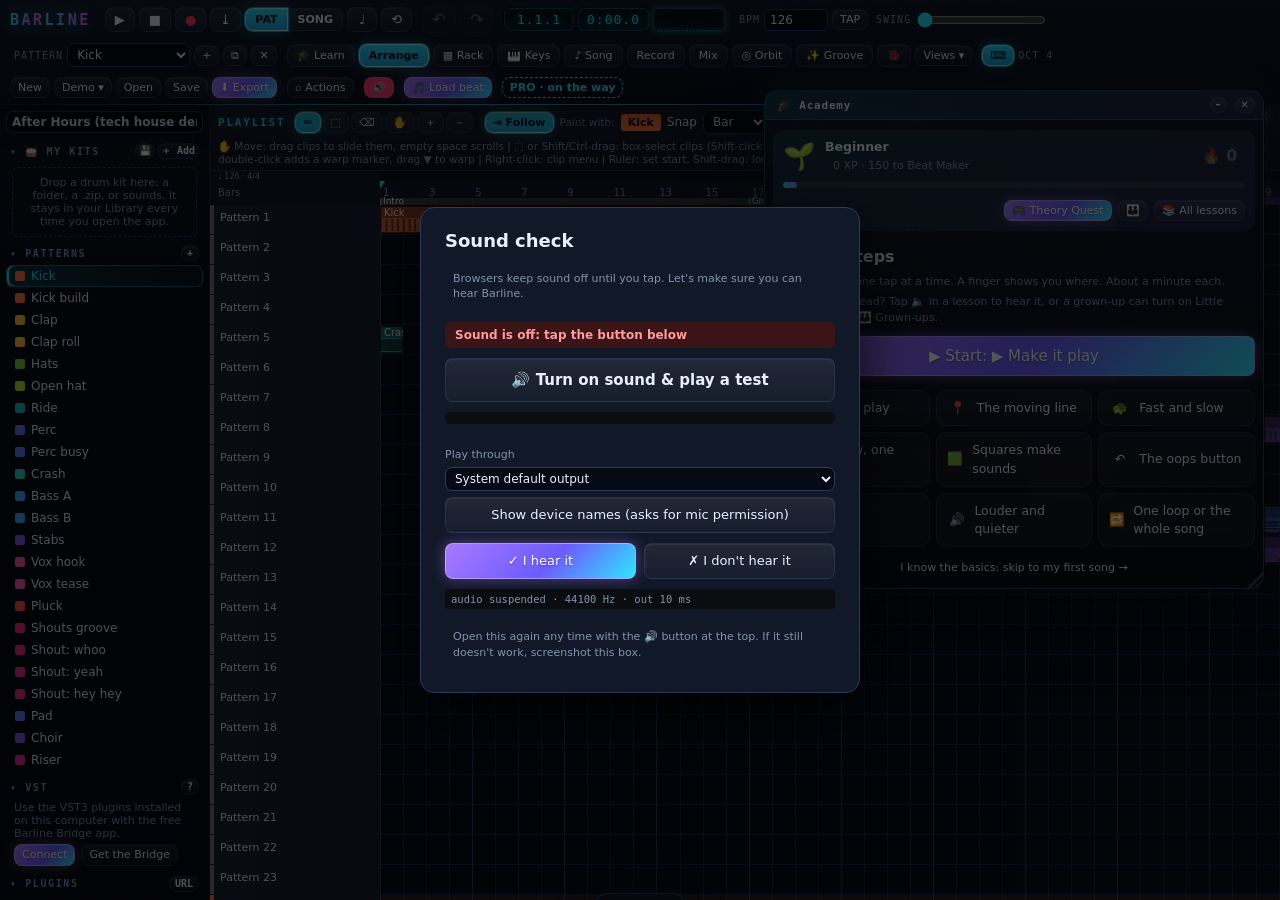
==== commit 75504222: "Publish build 2cbf439" ====
--- a/Barline.html
+++ b/Barline.html
@@ -14,7 +14,7 @@
     <link rel="apple-touch-icon" href="./apple-touch-icon.png" />
     <title>Barline</title>
     <link rel="icon" type="image/svg+xml" href="data:image/svg+xml,%3Csvg%20xmlns%3D%22http%3A%2F%2Fwww.w3.org%2F2000%2Fsvg%22%20viewBox%3D%220%200%2064%2064%22%3E%3Crect%20width%3D%2264%22%20height%3D%2264%22%20rx%3D%2214%22%20fill%3D%22%2316181d%22%2F%3E%3Crect%20x%3D%2210%22%20y%3D%2214%22%20width%3D%2210%22%20height%3D%2236%22%20rx%3D%223%22%20fill%3D%22%23ff8a3d%22%2F%3E%3Crect%20x%3D%2224%22%20y%3D%2224%22%20width%3D%2210%22%20height%3D%2226%22%20rx%3D%223%22%20fill%3D%22%23ffc53d%22%2F%3E%3Crect%20x%3D%2238%22%20y%3D%2210%22%20width%3D%2216%22%20height%3D%2216%22%20rx%3D%223%22%20fill%3D%22%2336cfc9%22%2F%3E%3Crect%20x%3D%2238%22%20y%3D%2230%22%20width%3D%2216%22%20height%3D%2220%22%20rx%3D%223%22%20fill%3D%22%239254de%22%2F%3E%3C%2Fsvg%3E%0A" />
-    <script type="module">var e=Object.defineProperty,t=(e,t,n)=>()=>{if(n)throw n[0];try{return e&&(t=e(e=0)),t}catch(e){throw n=[e],e}},n=(t,n)=>{let r={};for(var i in t)e(r,i,{get:t[i],enumerable:!0});return n||e(r,Symbol.toStringTag,{value:`Module`}),r},r=[`flableton.`,`beatwise.`],i=`barline.`;function a(e){let t=r.find(t=>e.startsWith(t));return t?i+e.slice(t.length):null}function o(e){let t=[];for(let n=0;n<e.length;n++){let r=e.key(n);r&&t.push(r)}let n=0;for(let r of t){let t=a(r);if(!t||e.getItem(t)!==null)continue;let i=e.getItem(r);if(i!==null)try{e.setItem(t,i),n++}catch{}}return n}try{o(localStorage)}catch{}function s(){let e=[[`Kick`,`kick`,0],[`Rim`,`rim`,0],[`Snare`,`snare`,0],[`Clap`,`clap`,0],[`Low tom`,`tom`,0],[`Closed hat`,`hat`,1],[`Tom`,`tom`,0],[`Open hat`,`openhat`,1],[`Cowbell`,`cowbell`,0]];return Array.from({length:16},(t,n)=>{let r={note:36+n,name:`Pad ${n+1}`,tune:0,gain:.9,pan:0,choke:0,sampleId:null},i=e[n];return i&&Object.assign(r,{name:i[0],drum:{...h(i[1]),tune:i[0]===`Low tom`?-5:0},choke:i[2]}),r})}var c=e=>typeof e==`string`&&e.startsWith(`grp:`);function l(e,t){return t===`master`?e.master.devices:typeof t==`number`?e.returns[t]?.devices:c(t)?e.groups?.find(e=>e.id===t.slice(4))?.devices:e.tracks.find(e=>e.id===t)?.devices}var u=0;function d(e=`id`){return u=(u+1)%1e6,`${e}_${Date.now().toString(36)}${u.toString(36)}${Math.random().toString(36).slice(2,6)}`}var f=[`#ff7a45`,`#ffc53d`,`#73d13d`,`#36cfc9`,`#40a9ff`,`#9254de`,`#f759ab`,`#ff4d4f`,`#bae637`,`#13c2c2`,`#597ef7`,`#eb2f96`];function p(e){return e.beatsPerBar*96}function m(e={}){return{osc1:`sawtooth`,osc2:`square`,osc2Semi:0,osc2Detune:7,oscMix:.35,subLevel:0,filterType:`lowpass`,cutoff:2400,resonance:2,filterEnv:1.5,attack:.005,decay:.25,sustain:.6,release:.25,gain:.5,...e}}function h(e){return{kind:e,tune:0,decay:1,tone:.5,gain:.9}}function g(){return{root:60,oneShot:!0,attack:.002,release:.05,gain:.9,reverse:!1}}function _(e=2){return{volume:.8,pan:0,mute:!1,solo:!1,sends:Array(e).fill(0)}}var v={eq3:{low:0,mid:0,high:0,lowFreq:250,highFreq:4e3},compressor:{threshold:-18,ratio:4,attack:.01,release:.2,makeup:3},delay:{division:.75,feedback:.35,mix:.3,tone:6e3},reverb:{size:2.2,decay:2.5,mix:.3,predelay:.01},distortion:{drive:.4,tone:5e3,mix:1},filter:{mode:0,cutoff:1200,resonance:4,lfoRate:0,lfoDepth:0},chorus:{rate:.8,depth:.004,mix:.4}},y={eq3:`EQ Three`,compressor:`Compressor`,delay:`Sync Delay`,reverb:`Reverb`,distortion:`Saturator`,filter:`Auto Filter`,chorus:`Chorus`};function b(e,t={}){return{id:d(`dev`),type:e,enabled:!0,params:{...v[e],...t}}}function x(e,t){return{id:d(`dev`),type:`plugin`,enabled:!0,params:{...t},plugin:{...e}}}function S(e){return e.type===`plugin`?e.plugin?.name??`Plugin`:y[e.type]}function C(e,t,n,r=2){return{id:d(`trk`),name:e,color:n,kind:t?`instrument`:`audio`,instrument:t,mixer:_(r),devices:[],automation:{volume:[],pan:[]},armed:!1}}function w(e,t,n){return{id:d(`pat`),name:e,color:t,length:n,notes:{}}}function T(e,t,n,r=.8){return{id:d(`n`),pitch:e,start:t,length:n,velocity:r}}function E(){let e=C(`Kick`,{type:`drum`,params:h(`kick`)},f[0]),t=C(`Clap`,{type:`drum`,params:h(`clap`)},f[1]),n=C(`Hat`,{type:`drum`,params:{...h(`hat`),gain:.6}},f[2]),r=C(`Snare`,{type:`drum`,params:h(`snare`)},f[3]),i=C(`Bass`,{type:`synth`,params:m({osc1:`sawtooth`,osc2:`square`,osc2Semi:-12,cutoff:600,resonance:6,filterEnv:2,decay:.2,sustain:.3,release:.08,subLevel:.5,gain:.55})},f[4]),a=C(`Chords`,{type:`synth`,params:m({osc1:`sawtooth`,osc2:`sawtooth`,osc2Detune:12,cutoff:1800,attack:.02,release:.6,gain:.3})},f[5]),o=C(`Audio 1`,null,f[6]);a.mixer.sends[0]=.35,t.mixer.sends[0]=.2,i.devices.push(b(`compressor`,{threshold:-20,ratio:3})),a.devices.push(b(`chorus`));let s=[e,t,n,r,i,a,o],c=w(`Beat`,f[0],384);c.notes[e.id]=[0,4,8,12].map(e=>T(60,e*24,24,.9)),c.notes[t.id]=[4,12].map(e=>T(60,e*24,24,.85)),c.notes[n.id]=[2,6,10,14].map(e=>T(60,e*24,24,.7));let l=w(`Bassline`,f[4],768),u=[[45,0,3],[45,3,1],[57,6,2],[45,10,2],[43,16,3],[43,19,1],[55,22,2],[47,26,4]];l.notes[i.id]=u.map(([e,t,n])=>T(e,t*24,n*24,.85));let p=w(`Chords`,f[5],768),g=[[57,60,64],[55,59,62]];p.notes[a.id]=g.flatMap((e,t)=>e.map(e=>T(e,t*384,360,.6)));let _=w(`Fill`,f[3],384);_.notes[e.id]=[0,6,8].map(e=>T(60,e*24,24,.9)),_.notes[r.id]=[4,10,12,13,14,15].map(e=>T(60,e*24,24,.6+e/40)),_.notes[n.id]=Array.from({length:8},(e,t)=>T(60,t*2*24,24,.5));let v=[c,l,p,_],y=[`Intro`,`Groove`,`Break`,`Drop`].map(e=>({id:d(`scn`),name:e})),x={};for(let e of s)x[e.id]=y.map(()=>null);for(let r of[e,t,n])x[r.id]=[null,c.id,null,c.id];return x[r.id]=[null,null,_.id,_.id],x[i.id]=[null,l.id,null,l.id],x[a.id]=[p.id,p.id,p.id,p.id],{version:1,name:`Untitled Barline Project`,demo:!0,bpm:124,beatsPerBar:4,swing:0,tracks:s,patterns:v,arrangement:{patternLanes:4,clips:[D(`pl:0`,p.id,0,3072),D(`pl:1`,c.id,768,2304),D(`pl:2`,l.id,1536,1536)],loop:{enabled:!1,start:0,end:3072}},session:{scenes:y,slots:x},returns:[{id:d(`ret`),name:`A Reverb`,volume:.8,mute:!1,devices:[b(`reverb`,{mix:1})]},{id:d(`ret`),name:`B Delay`,volume:.8,mute:!1,devices:[b(`delay`,{mix:1})]}],master:{volume:.8,devices:[b(`compressor`,{threshold:-6,ratio:2,makeup:0})]},samples:[],sections:[]}}function D(e,t,n,r){return{id:d(`clip`),lane:e,kind:`pattern`,patternId:t,start:n,length:r,offset:0,gain:1}}function O(){let e=E();return e.tracks=[],e.patterns=[w(`Pattern 1`,f[0],p(e))],e.arrangement.clips=[],e.session.slots={},e.name=`Untitled Barline Project`,delete e.demo,e}function k(e){for(let t of e.tracks){let n=e.session.slots[t.id]??[];if(e.session.slots[t.id]=e.session.scenes.map((e,t)=>n[t]??null),e.session.follow?.[t.id]){let n=e.session.follow[t.id];e.session.follow[t.id]=e.session.scenes.map((e,t)=>n[t]??null)}for(;t.mixer.sends.length<e.returns.length;)t.mixer.sends.push(0);t.mixer.sends.length=e.returns.length}let t=new Set(e.tracks.map(e=>e.id));for(let n of Object.keys(e.session.slots))t.has(n)||delete e.session.slots[n];for(let n of Object.keys(e.session.follow??{}))t.has(n)||delete e.session.follow[n];for(let n of e.patterns)for(let e of Object.keys(n.notes))t.has(e)||delete n.notes[e];e.arrangement.clips=e.arrangement.clips.filter(e=>e.lane.startsWith(`pl:`)||t.has(e.lane)),e.recordedTakes&&=e.recordedTakes.filter(e=>t.has(e.lane));for(let n of[...e.tracks.flatMap(e=>e.devices),...e.returns.flatMap(e=>e.devices),...(e.groups??[]).flatMap(e=>e.devices),...e.master.devices])n.sidechain&&!t.has(n.sidechain)&&delete n.sidechain;let n=new Set((e.groups??[]).map(e=>e.id));for(let t of e.tracks)t.group&&!n.has(t.group)&&delete t.group;let r=new Set([...e.tracks.map(e=>`inst:${e.id}`),...e.tracks.flatMap(e=>e.devices.map(e=>e.id)),...e.returns.flatMap(e=>e.devices.map(e=>e.id)),...e.master.devices.map(e=>e.id)]);return e.parameterLanes&&=e.parameterLanes.filter(e=>r.has(e.owner)),e}function A(e,t){return t?e.patterns.find(e=>e.id===t):void 0}var j=[`C`,`C#`,`D`,`D#`,`E`,`F`,`F#`,`G`,`G#`,`A`,`A#`,`B`];function M(e){return`${j[(e%12+12)%12]}${Math.floor(e/12)-1}`}function N(e,t){return JSON.stringify({format:`barline`,version:1,project:e,samples:t})}function P(e){let t;try{t=JSON.parse(e)}catch{throw Error(`This project file is damaged or isn't a Barline project.`)}if(t.format!==`barline`&&t.format!==`flableton`||!t.project)throw Error(`This is not a Barline project file.`);return{format:`barline`,version:1,project:F(t.project),samples:t.samples??{}}}function F(e){e.swing??=0,e.beatsPerBar??=4,e.samples??=[],e.sections??=[],e.groups??=[],e.recordedTakes??=[],e.parameterLanes??=[],e.arrangement.patternLanes??=4,e.arrangement.loop??={enabled:!1,start:0,end:e.beatsPerBar*96*4};let t=e=>e.replace(/^(FLAB|Beatwise) (?=[A-Z])/,`Barline `);for(let n of[...e.master?.devices??[],...(e.returns??[]).flatMap(e=>e.devices??[]),...e.groups.flatMap(e=>e.devices??[])])n.plugin&&(n.plugin.name=t(n.plugin.name));for(let n of e.tracks){n.instrument?.type===`plugin`&&(n.instrument.plugin.name=t(n.instrument.plugin.name));for(let e of n.devices??[])e.plugin&&(e.plugin.name=t(e.plugin.name));/^(FLAB|Beatwise) [A-Z]/.test(n.name)&&(n.name=t(n.name)),n.automation??={volume:[],pan:[]},n.automation.volume??=[],n.automation.pan??=[],n.devices??=[],n.armed??=!1}return k(e)}function I(){return new Promise((e,t)=>{let n=indexedDB.open(`flableton-recovery`,1);n.onupgradeneeded=()=>{n.result.createObjectStore(`versions`,{keyPath:`id`}),n.result.createObjectStore(`audio`)},n.onsuccess=()=>e(n.result),n.onerror=()=>t(Error(`Recovery storage is unavailable. Download a project file for a backup.`))})}async function L(){let e=await I();try{return await new Promise((t,n)=>{let r=e.transaction(`versions`).objectStore(`versions`).getAll();r.onsuccess=()=>t(r.result.sort((e,t)=>t.created-e.created)),r.onerror=()=>n(r.error)})}finally{e.close()}}async function ee(e,t,n,r=!1){let i=structuredClone(e),a=await L(),o=i.samples.filter(e=>!e.derived),s=o.filter(e=>!t.has(e.id));if(s.length)throw Error(`Backup incomplete: ${s.length} sample(s) are missing. Restore the original audio first.`);let c=await I();try{await new Promise((e,s)=>{let l=c.transaction([`versions`,`audio`],`readwrite`),u=l.objectStore(`audio`);for(let e of o){let n=u.getKey(e.id);n.onsuccess=()=>{if(n.result!==void 0)return;let r=t.get(e.id);u.put({rate:r.sampleRate,channels:Array.from({length:r.numberOfChannels},(e,t)=>r.getChannelData(t).slice())},e.id)}}if(l.objectStore(`versions`).put({id:d(`version`),created:Date.now(),name:n.trim().slice(0,100)||i.name,automatic:r,project:i}),r)for(let e of a.filter(e=>e.automatic).slice(19))l.objectStore(`versions`).delete(e.id);l.oncomplete=()=>e(),l.onerror=()=>s(Error(`Could not save recovery version. Browser storage may be full.`)),l.onabort=l.onerror})}finally{c.close()}}async function R(e,t){let n=await I();try{let r=await Promise.all(e.project.samples.filter(e=>!e.derived).map(e=>new Promise((t,r)=>{let i=n.transaction(`audio`).objectStore(`audio`).get(e.id);i.onsuccess=()=>i.result?t([e.id,i.result]):r(Error(`Missing backup audio: ${e.name}`)),i.onerror=()=>r(i.error)})));for(let[e,n]of r){let r=new AudioBuffer({sampleRate:n.rate,length:n.channels[0].length,numberOfChannels:n.channels.length});n.channels.forEach((e,t)=>r.copyToChannel(new Float32Array(e),t)),t.set(e,r)}return F(structuredClone(e.project))}finally{n.close()}}var z=[{name:`chromatic`,steps:[0,1,2,3,4,5,6,7,8,9,10,11]},{name:`major`,steps:[0,2,4,5,7,9,11]},{name:`minor`,steps:[0,2,3,5,7,8,10]},{name:`harmonic minor`,steps:[0,2,3,5,7,8,11]},{name:`major pentatonic`,steps:[0,2,4,7,9]},{name:`minor pentatonic`,steps:[0,3,5,7,10]},{name:`blues`,steps:[0,3,5,6,7,10]},{name:`dorian`,steps:[0,2,3,5,7,9,10]}],te=e=>(Math.round(e)%12+12)%12;function ne(e){return`${j[te(e.root)]} ${z[e.scale]?.name??`major`}`}function re(e,t){return(z[t.scale]?.steps??z[1].steps).includes(te(e-t.root))}function ie(e,t){let n=z[t.scale]?.steps??z[1].steps;return n.length===7?n.indexOf(te(e-t.root))+1:0}function ae(e,t,n=1){for(let r=0;r<12;r++){let i=e+r*n,a=e-r*n;if(re(i,t))return Math.max(0,Math.min(127,i));if(re(a,t))return Math.max(0,Math.min(127,a))}return e}function oe(e){return e.scale===1?{root:(e.root+9)%12,scale:2}:e.scale===2?{root:(e.root+3)%12,scale:1}:null}function se(e,t=3){let n=z[e.scale===4?1:e.scale===5||e.scale===6?2:e.scale]?.steps;if(!n||n.length!==7)return[];let r=[`i`,`ii`,`iii`,`iv`,`v`,`vi`,`vii`],i=12*(t+1)+te(e.root);return n.map((e,t)=>{let a=n[t]>=7?-12:0,o=e=>i+a+n[(t+e)%7]+12*Math.floor((t+e)/7),s=[o(0),o(2),o(4)],c=s[1]-s[0],l=s[2]-s[0],u=c===4?l===8?`+`:``:l===6?`°`:`m`,d=c===4?r[t].toUpperCase()+(u===`+`?`+`:``):r[t]+(u===`°`?`°`:``);return{name:j[te(s[0])]+u,roman:d,pitches:s}})}var B=[6.35,2.23,3.48,2.33,4.38,4.09,2.52,5.19,2.39,3.66,2.29,2.88],ce=[6.33,2.68,3.52,5.38,2.6,3.53,2.54,4.75,3.98,2.69,3.34,3.17];function le(e,t){let n=e.reduce((e,t)=>e+t,0)/12,r=t.reduce((e,t)=>e+t,0)/12,i=0,a=0,o=0;for(let s=0;s<12;s++)i+=(e[s]-n)*(t[s]-r),a+=(e[s]-n)**2,o+=(t[s]-r)**2;return a&&o?i/Math.sqrt(a*o):0}function ue(e){if(e.filter(e=>e>0).length<3)return null;let t=null;for(let n=0;n<12;n++)for(let[r,i]of[[1,B],[2,ce]]){let a=le(e.map((t,r)=>e[(r+n)%12]),i);(!t||a>t.confidence)&&(t={key:{root:n,scale:r},confidence:a})}return t}function de(e){let t=Array(12).fill(0);for(let n of e)t[te(n.pitch)]+=Math.max(1,n.length);return ue(t)}function fe(e,t){let n=Math.max(1,Math.floor(t/11025)),r=t/n,i=Math.min(Math.floor(e.length/n),Math.floor(r*90)),a=new Float32Array(i);for(let t=0;t<i;t++){let r=0;for(let i=0;i<n;i++)r+=e[t*n+i];a[t]=r/n}let o=4096,s=Float32Array.from({length:o},(e,t)=>.5-.5*Math.cos(2*Math.PI*t/4095)),c=Array.from({length:72},(e,t)=>33+t).filter(e=>440*2**((e-69)/12)<r/2.2),l=c.map(e=>2*Math.cos(2*Math.PI*440*2**((e-69)/12)/r)),u=Array(12).fill(0);for(let e=0;e+o<=i;e+=o){let t=new Float64Array(c.length),n=0;for(let r=0;r<c.length;r++){let i=0,c=0,u=l[r];for(let t=0;t<o;t++){let n=a[e+t]*s[t]+u*i-c;c=i,i=n}t[r]=Math.sqrt(Math.max(0,i*i+c*c-u*i*c)),n+=t[r]}if(!(n<=1e-9))for(let e=0;e<c.length;e++)u[te(c[e])]+=Math.sqrt(t[e]/n)}return ue(u)}function pe(e,t){if(!t){delete e.key;return}e.key={root:te(t.root),scale:t.scale};let n=t=>{t.type===`plugin`&&t.plugin?.id===`flab.tune`&&(t.params.key=e.key.root,t.params.scale=e.key.scale)};for(let t of e.tracks)t.devices.forEach(n);for(let t of e.returns)t.devices.forEach(n)}var me=[{name:`Dark trap`,minor:[0,5,2,6],major:[5,3,0,4]},{name:`Emotional`,minor:[0,3,5,4],major:[0,4,5,3]},{name:`Drill`,minor:[0,0,5,6],major:[5,5,3,4]},{name:`Soulful`,minor:[0,6,5,6],major:[1,4,0,5]},{name:`Two-chord vamp`,minor:[0,5,0,5],major:[0,3,0,3]}];function he(e){let t=e>>>0;return()=>{t=t+1831565813>>>0;let e=t;return e=Math.imul(e^e>>>15,e|1),e^=e+Math.imul(e^e>>>7,e|61),((e^e>>>14)>>>0)/4294967296}}var ge=384,V=e=>[2,3,5,6,7].includes(e.scale);function _e(e,t){let n=e??{root:9,scale:2},r=he(t.seed),i=e=>e[Math.floor(r()*e.length)],a=se(n,3);if(!a.length)return[];let o=me[t.progression]??me[0],s=V(n)?o.minor:o.major,c=e=>a[s[e%s.length]%a.length],l=12*(t.octave??0),u=Math.max(0,Math.min(1,t.density)),d=[],f=(e,t,n,r=.85)=>d.push(T(Math.max(0,Math.min(127,Math.round(e+l))),Math.round(t),Math.max(6,Math.round(n)),r));for(let e=0;e<t.bars;e++){let a=c(e),o=e*ge,s=a.pitches[0];if(t.style===`chords`){let e=u<.34?[[0,4]]:u<.67?[[0,2],[2,2]]:[[0,1.5],[1.5,1],[2.5,1],[3.5,.5]];for(let[t,n]of e)for(let e of a.pitches)f(e+12,o+t*96,n*96-6,t===0?.8:.65)}else if(t.style===`bass`||t.style===`808`){let n=s-12-(s>=48?12:0)+(t.style===`808`?0:12);if(i(u<.34?[[[0,4]]]:u<.67?[[[0,1.5],[1.5,2.5]],[[0,2.5],[2.75,1.25]]]:[[[0,.75],[.75,.75],[1.5,1],[2.75,.5],[3.25,.75]],[[0,1],[1.5,.5],[2,1],[3,.5],[3.5,.5]]]).forEach(([e,a],s)=>{let c=s>0&&r()<.3?i([7,12,-5]):0;f(n+c,o+e*96,a*96-(t.style===`808`?0:8),s===0?.95:.8)}),t.style===`808`&&e<t.bars-1&&r()<.6){let t=c(e+1).pitches[0]-12-(c(e+1).pitches[0]>=48?12:0);f(n+i([12,7]),o+336,72,.85),f(t,o+360,48,.85)}}else if(t.style===`arp`){let e=u<.5?48:24,t=[...a.pitches,a.pitches[0]+12,a.pitches[1]+12].map(e=>e+12),n=i([[0,1,2,3],[0,2,1,3,4,2],[0,1,2,3,4,3,2,1]]);for(let r=0,i=0;r<ge;r+=e,i++)f(t[n[i%n.length]%t.length],o+r,e-4,i%4==0?.85:.7)}else{let t=u<.4?48:24,s=e%2==0,c=z[n.scale]?.steps??z[2].steps,l=e=>ae(e,n),d=a.pitches[0]+24;for(let e=0;e<ge;e+=t){let n=e%96==0;if(r()>(n?.85:.35+u*.5))continue;let p;p=n?i(a.pitches.map(e=>e+24).sort((e,t)=>Math.abs(e-d)-Math.abs(t-d)).slice(0,2)):l(d+i([-2,-1,1,2,s?0:3])*(c.length>5?1:1.5)),!s&&e>=ge-t&&(p=a.pitches[0]+24);let m=r()<.25?t*2:t;f(p,o+e,Math.min(m,ge-e)-4,n?.85:.7),d=p}}}return d.sort((e,t)=>e.start-t.start||e.pitch-t.pitch)}var ve=384,ye=[`kick`,`clap`,`hat`,`open`,`perc`,`shaker`,`fill`],be={kick:`Kick`,clap:`Clap / Snare`,hat:`Hat`,open:`Open hat`,perc:`Perc`,shaker:`Shaker`,fill:`Fill`},xe={clap:36,hat:37,open:38,perc:39,shaker:40,fill:41},H=e=>[...e].map(e=>e===`X`?1:e===`.`?0:Number(e)/10),Se=(e,t={})=>({kick:`lib:${e}-kick`,clap:`lib:${e}-clap`,hat:`lib:${e}-closed-hat`,open:`lib:${e}-open-hat`,perc:`lib:${e}-conga-hi`,shaker:`lib:${e}-shaker`,fill:`lib:${e}-rim`,...t}),Ce=H(`X...X...X...X...`),we=H(`....X.......X...`),Te=[{id:`techhouse`,name:`Tech House`,emoji:`🔊`,bpm:126,key:{root:5,scale:2},swing:.08,progression:4,blurb:`Rolling bass, punchy kick, shuffled hats. Fisher, John Summit, Cloonee.`,drums:{kick:{p:Ce},clap:{p:H(`....X......1X..1`)},hat:{p:H(`35X535X535X535X5`),vel:H(`6595659565956595`)},open:{p:H(`..X...X...X...X.`)},perc:{p:H(`..4.3.5..4.3..5.`),vel:H(`7787878778878787`)},shaker:{p:H(`6868686868686868`),vel:H(`5757575757575757`)},fill:{p:H(`...............3`)}},bass:`rolling`,kit:Se(`th`),sounds:{bass:`Growl bass`,chords:`Dark keys`,lead:`Trap pluck`}},{id:`deephouse`,name:`Deep House`,emoji:`🌊`,bpm:122,key:{root:2,scale:2},swing:.14,progression:3,blurb:`Warm chords, soft swing, round bass. Late-night and soulful.`,drums:{kick:{p:Ce},clap:{p:H(`....X.......X..2`),vel:H(`6666766666667666`)},hat:{p:H(`2.X.2.X.2.X.2.X3`)},open:{p:H(`..7...7...7...8.`)},perc:{p:H(`...3..4...3..4..`)},shaker:{p:H(`5757575757575757`),vel:H(`4646464646464646`)},fill:{p:H(`..............2.`)}},bass:`offbeat`,kit:Se(`dh`),sounds:{bass:`Glide 808`,chords:`Vocal pad`,lead:`Metal bell`}},{id:`techno`,name:`Techno`,emoji:`⚙️`,bpm:130,key:{root:9,scale:2},swing:.02,progression:4,blurb:`Relentless kick, rumbling low end, hypnotic 16th hats.`,drums:{kick:{p:Ce},clap:{p:H(`....6.......6...`)},hat:{p:H(`8989898989898989`),vel:H(`5958595859585958`)},open:{p:H(`..X...X...X...X.`)},perc:{p:H(`..3..4..3..4..3.`)},shaker:{p:H(`4.4.4.4.4.4.4.4.`)},fill:{p:H(`..........2...3.`)}},bass:`rumble`,kit:Se(`mn`,{perc:`lib:mn-cowbell`,fill:`lib:mn-clave`}),sounds:{bass:`Growl bass`,chords:`Dark keys`,lead:`Sync screamer`}},{id:`afrohouse`,name:`Afro House`,emoji:`🥁`,bpm:120,key:{root:7,scale:2},swing:.1,progression:1,blurb:`Hypnotic congas, shakers and a 3-3-2 rhythm. Black Coffee, Keinemusik.`,drums:{kick:{p:Ce},clap:{p:H(`............X...`)},hat:{p:H(`..6...6...6...6.`)},open:{p:H(`......4.......5.`)},perc:{p:H(`X..X..X.X..X..X.`),vel:H(`9779779797797797`)},shaker:{p:H(`8686868686868686`),vel:H(`5747574757475747`)},fill:{p:H(`...4.....4......`)}},bass:`offbeat`,kit:Se(`dh`,{perc:`lib:dh-conga-lo`,fill:`lib:dh-bongo`}),sounds:{bass:`Glide 808`,chords:`PWM strings`,lead:`Metal bell`}},{id:`garage`,name:`UK Garage`,emoji:`🇬🇧`,bpm:132,key:{root:0,scale:2},swing:.24,progression:1,blurb:`Skippy 2-step drums with heavy swing, chopped vocals, wobbly bass.`,drums:{kick:{p:H(`X.........X..3..`)},clap:{p:we},hat:{p:H(`7.X.7.X.7.X.7.X5`)},open:{p:H(`......4.......5.`)},perc:{p:H(`...3.....3...3..`)},shaker:{p:H(`5555555555555555`)},fill:{p:H(`..............4.`)}},bass:`garage`,kit:Se(`mn`,{perc:`lib:mn-rim`,fill:`lib:mn-snap`}),sounds:{bass:`Growl bass`,chords:`Vocal pad`,lead:`Trap pluck`}},{id:`trap`,name:`Trap`,emoji:`💎`,bpm:140,key:{root:1,scale:2},swing:0,progression:0,blurb:`Booming 808s, crisp snare on 3, rolling hi-hats. Half-time feel.`,drums:{kick:{p:H(`X.....5.4.6...3.`)},clap:{p:H(`........X.......`)},hat:{p:H(`X5X5X5X5X5X5X5X5`),vel:H(`9696969696969696`),rolls:.35},open:{p:H(`..............3.`)},perc:{p:H(`.....3......3...`)},shaker:{p:H(`................`)},fill:{p:H(`...........3..4.`)}},bass:`808`,kit:Se(`mn`,{clap:`lib:mn-clap`,perc:`lib:mn-rim`,fill:`lib:mn-snap`}),sounds:{bass:`Glide 808`,chords:`Dark keys`,lead:`Trap pluck`}},{id:`boombap`,name:`Boom Bap`,emoji:`📻`,bpm:90,key:{root:4,scale:2},swing:.2,progression:3,blurb:`Dusty kicks and snares, swung hats, jazzy chords. Classic hip-hop.`,drums:{kick:{p:H(`X......3.4X.....`)},clap:{p:we},hat:{p:H(`X.8.X.8.X.8.X.8.`),vel:H(`8.6.8.6.8.6.8.6.`)},open:{p:H(`..............4.`)},perc:{p:H(`...2.....3......`)},shaker:{p:H(`................`)},fill:{p:H(`.............3.4`)}},bass:`boombap`,kit:Se(`dh`,{perc:`lib:dh-rim`,fill:`lib:dh-snap`}),sounds:{bass:`Glide 808`,chords:`Dark keys`,lead:`Metal bell`}},{id:`lofi`,name:`Lo-fi`,emoji:`☕`,bpm:82,key:{root:9,scale:2},swing:.28,progression:1,blurb:`Lazy swung drums, soft chords, warm and a little off-grid.`,drums:{kick:{p:H(`X......4..X.....`)},clap:{p:we,vel:H(`....7.......7...`)},hat:{p:H(`6.5.6.5.6.5.6.5.`),vel:H(`6.4.6.4.6.4.6.4.`)},open:{p:H(`................`)},perc:{p:H(`...2.......2....`)},shaker:{p:H(`3.3.3.3.3.3.3.3.`)},fill:{p:H(`..............3.`)}},bass:`boombap`,kit:Se(`dh`,{perc:`lib:dh-rim`,fill:`lib:dh-snap`}),sounds:{bass:`Glide 808`,chords:`Vocal pad`,lead:`Metal bell`}}],Ee=e=>Te.find(t=>t.id===e)??Te[0],De=e=>({genre:e.id,density:.5,swing:e.swing,key:e.key,bassOctave:e.bass===`808`?1:2,phrasing:`normal`,bassDensity:.5}),U=(e,t=0,n=1)=>Math.max(t,Math.min(n,e)),Oe=(e,t)=>e%2==1?Math.round(t*24):0,ke=(e,t)=>e>=1?1:U(e*(.4+t*1.2));function Ae(e,t,n,r){let i=e.drums[t],a=he(r),o=t===`kick`?60:xe[t],s=e=>i.p.map(t=>t>=1?1:+(a()<ke(t,n.density)*(1-e)+e*a()*.6)),c=s(0),l=s(.25),u=[];for(let r=0;r<8;r++){let s=r===3||r===7,d=r===3?l:c;for(let e=0;e<16;e++){let c=d[e]===1;if(t===`fill`&&(c=s&&(r===7?e>=8&&a()<.25+(e-8)*.09*(.5+n.density):e>=12&&a()<ke(i.p[e]+.3,n.density))),!c)continue;let l=U(((i.vel?.[e]??(e%4==0?.95:.8))||.7)*(.9+a()*.15)*(t===`fill`?.55+e/16*.4:1),.2,1),f=r*ve+e*24+Oe(e,n.swing);if(u.push(T(o,f,t===`open`?48:24,l)),i.rolls&&a()<i.rolls*n.density*(e%4==3||s?1.6:.6)){let e=a()<.5?3:4;for(let t=1;t<e;t++)u.push(T(o,f+Math.round(t*24/e),Math.round(24/e),U(l*(.6+.1*t))))}}s&&t===`kick`&&e.drums.kick.p[0]===1&&a()<.35+n.density*.3&&u.push(T(o,r*ve+336+Oe(14,n.swing),24,.7))}return u}function je(e,t,n){let r=(z[e.scale]??z[2]).steps,i=r.length,a=Math.floor(n/i);return t+r[(n%i+i)%i]+12*a}function Me(e,t,n,r){let i=he(n),a=t.key,o=12*(t.bassOctave+1)+a.root,s=me[e.progression]??me[0],c=[2,3,5,6,7].includes(a.scale)?s.minor:s.major,l=t.phrasing===`tight`?.6:t.phrasing===`long`?1.6:1,u=t.bassDensity,d=[],f=(e,t,n,r=.85)=>d.push(T(U(Math.round(e),0,127),Math.round(t),Math.max(6,Math.round(n)),r)),p=[],m=()=>{let e=i();return e<.62?0:e<.74?7:e<.84?4:e<.92?-1:2},h=(e,t,n)=>{for(let r of e)i()<U(t*(.5+u))&&p.push({step:r,len:n,deg:m()})};switch(e.bass===`rolling`||e.bass===`rumble`||e.bass===`offbeat`||e.bass===`garage`?e.bass:`follow`){case`rolling`:h([2,3,6,7,10,11,14,15,18,19,22,23,26,27,30,31],.55,1);break;case`rumble`:h([2,3,6,7,10,11,14,15,18,19,22,23,26,27,30,31],.85,1);for(let e of p)e.deg=i()<.85?0:7;break;case`offbeat`:h([2,6,10,14,18,22,26,30],.9,1.6),h([7,15,23,31],.25,1);break;case`garage`:h([0,3,6,10,13,16,19,22,26,29],.6,2)}p.sort((e,t)=>e.step-t.step);for(let n=0;n<8;n++){let s=c[Math.floor(n/2)%c.length],d=je(a,o,s);if(e.bass===`808`||e.bass===`boombap`){let t=r.filter(e=>e.start>=n*ve&&e.start<(n+1)*ve).map(e=>e.start);(!t.length||t[0]>n*ve)&&t.unshift(n*ve),t.forEach((r,c)=>{let p=t[c+1]??(n+1)*ve,m=i(),h=m<.7?d:m<.82?d+12:m<.92?je(a,o,s+4):je(a,o,s-1);f(h,r,(p-r)*(e.bass===`808`?1:.8)*Math.min(1,l),.9),e.bass===`808`&&i()<.2*(.5+u)&&p-r>=96&&f(d+12,p-48,48,.8)});continue}let m=n%2;for(let e of p){if(Math.floor(e.step/16)!==m)continue;let r=n*ve+e.step%16*24+Oe(e.step%16,t.swing);f(e.deg===0?d:e.deg===7?d+12:je(a,o,s+e.deg),r,e.len*24*l,.75+i()*.2)}}return d}var Ne=e=>Math.floor(e()*2**31);function Pe(e,t,n=new Set,r){let i=Ee(e.genre),a=he(t),o={},s={};for(let t of ye){let c=r&&n.has(t);o[t]=c?r.seeds[t]:Ne(a),s[t]=c?r.drums[t]:Ae(i,t,e,o[t])}let c=r&&n.has(`bass`);return o.bass=c?r.seeds.bass:Ne(a),{drums:s,bass:c?r.bass:Me(i,e,o.bass,s.kick),seeds:o}}function Fe(e,t,n,r=new Set,i=.15){let a=Ee(t.genre),o=he(n),s={};for(let n of ye){if(r.has(n)){s[n]=e.drums[n];continue}let c=a.drums[n],l=n===`kick`?60:xe[n],u=e=>{let t=Math.round(e.start%ve/24)%16;return c.p[t]>=1},d=e.drums[n].filter(e=>u(e)||o()>i).map(e=>({...e,velocity:U(e.velocity+(o()-.5)*.12,.2,1)}));for(let e=0;e<8;e++)for(let r=0;r<16;r++){let a=c.p[r];a>0&&a<1&&o()<a*i*.6&&!d.some(t=>Math.abs(t.start-(e*ve+r*24))<12)&&d.push(T(l,e*ve+r*24+Oe(r,t.swing),n===`open`?48:24,U((c.vel?.[r]||.75)*(.85+o()*.2))))}s[n]=d.sort((e,t)=>e.start-t.start)}return{drums:s,bass:r.has(`bass`)?e.bass:e.bass.map(e=>{let n=o();return n<i*.6?{...e,pitch:Ie(e.pitch+(o()<.5?2:-2),t.key)}:n<i?{...e,start:Math.max(0,e.start+(o()<.5?24:-24))}:e}),seeds:{...e.seeds}}}function Ie(e,t){let n=(z[t.scale]??z[2]).steps;for(let r=0;r<12;r++)for(let i of[e-r,e+r])if(n.includes(((i-t.root)%12+12)%12))return i;return e}var Le=e=>ye.filter(e=>e!==`kick`).flatMap(t=>e.drums[t]).sort((e,t)=>e.start-t.start),Re=[`Kicks`,`Snares`,`Claps`,`Hats`,`Open Hats`,`Percussion`,`Toms`,`Cymbals`,`808s`,`Bass`,`Vocals`,`FX`,`Loops`,`Other`],ze=[[`Loops`,/\b(loops?|bpm|\d{2,3} ?bpm)\b/],[`Open Hats`,/\b(open[ _-]?hats?|ohh?|open)\b/],[`Hats`,/\b(hi[ _-]?hats?|hats?|hh|chh?|closed)\b/],[`808s`,/\b808s?\b/],[`Kicks`,/\b(kicks?|bd|bass ?drums?|kik)\b/],[`Snares`,/\b(snares?|sd|snr|rims?(hot)?)\b/],[`Claps`,/\b(claps?|cp|snaps?|clp)\b/],[`Cymbals`,/\b(crash(es)?|rides?|cymbals?|splash|china)\b/],[`Toms`,/\b(toms?)\b/],[`Percussion`,/\b(percs?|percussion|shakers?|tambs?|tambourines?|congas?|bongos?|cowbells?|clave|woodblock|triangle|rimshot|blocks?)\b/],[`Bass`,/\b(bass|sub|reese)\b/],[`Vocals`,/\b(vox|vocals?|chants?|adlibs?|voices?|shouts?)\b/],[`FX`,/\b(fx|sfx|risers?|impacts?|sweeps?|downlifters?|uplifters?|whoosh|noise|transitions?)\b/]];function Be(e){let t=e.toLowerCase().replace(/\.[a-z0-9]+$/,``).split(`/`),n=e=>e.replace(/([a-z])([A-Z0-9])/g,`$1 $2`).replace(/[_\-.()[\]]+/g,` `),r=n(e.split(`/`).pop().replace(/\.[a-zA-Z0-9]+$/,``)).toLowerCase();for(let[e,t]of ze)if(t.test(r))return e;for(let e=t.length-2;e>=0;e--){let r=n(t[e]);for(let[e,t]of ze)if(t.test(r))return e}return`Other`}var Ve=new Intl.Collator(void 0,{numeric:!0,sensitivity:`base`});function He(e){let t=new Map;for(let n of e){let e=Be(n.path);t.set(e,[...t.get(e)??[],n])}return Re.filter(e=>t.has(e)).map(e=>[e,t.get(e).sort((e,t)=>Ve.compare(e.path,t.path))])}function Ue(e,t=16){let n=He(e).filter(([e])=>e!==`Loops`).map(([,e])=>e),r=[];for(let e=0;r.length<t&&n.some(t=>t.length>e);e++)for(let i of n)i[e]&&r.length<t&&r.push(i[e]);return r}function We(e,t){let n=e=>Number.isFinite(e)?Math.max(0,e):0,r=n(e.fadeIn),i=n(e.fadeOut),a=r+i>t?t/(r+i):1;return[r*a,i*a]}function Ge(e,t,n,r){return Math.max(0,Math.min(1,n>0?e/n:1,r>0?(t-e)/r:1))}function Ke(e,t,n,r,i){if(e.kind!==`audio`)return{...e};let a=e.start-e.offset/r,o=Math.max(0,Math.ceil(a)),s=Math.floor(a+i/r+1e-7);if(s<=o)return{...e};let c=Math.max(o,Math.min(s-1,Math.round(t))),l=Math.max(c+1,Math.min(s,Math.round(n))),u={...e,start:c,length:l-c,offset:Math.max(0,e.offset+(c-e.start)*r),...qe(e,c-e.start)};return[u.fadeIn,u.fadeOut]=We(u,u.length*r),u}function qe(e,t){return e.volumeEnv?.length?{volumeEnv:e.volumeEnv.map(e=>({...e,tick:e.tick-t}))}:{}}function Je(e,t,n){let r=Math.round(t),i=e.start+e.length;if(e.kind!==`audio`||r<=e.start||r>=i)return null;let a={...e,length:r-e.start,fadeOut:0},o={...e,id:d(`clip`),start:r,length:i-r,offset:e.offset+(r-e.start)*n,fadeIn:0,...qe(e,r-e.start)};return[a.fadeIn,a.fadeOut]=We(a,a.length*n),[o.fadeIn,o.fadeOut]=We(o,o.length*n),[a,o]}function Ye(e,t,n){if(e.kind===`audio`)return Je(e,t,n);let r=Math.round(t),i=e.start+e.length;if(r<=e.start||r>=i)return null;let a={...e,length:r-e.start,...e.volumeEnv?.length?{volumeEnv:e.volumeEnv.filter(t=>t.tick<=r-e.start)}:{}},o={...e,id:d(`clip`),start:r,length:i-r,offset:e.offset+(r-e.start),...qe(e,r-e.start)};return o.volumeEnv&&=o.volumeEnv.filter(e=>e.tick>=0),[a,o]}function Xe(e,t,n,r,i,a){let o=Math.max(1,Math.round((r-n)*i*a)),s=e.flatMap(e=>{let n=e.kind===`audio`&&e.sampleId?t(e.sampleId):void 0;return n?[{c:e,src:n}]:[]}),c=s.some(e=>e.src.channels.length>1),l=Array.from({length:c?2:1},()=>new Float32Array(o));for(let{c:e,src:t}of s){let r=e.length*i,[s,c]=We(e,r),u=(e.start-n)*i,d=Math.max(0,Math.ceil(u*a)),f=Math.min(o,Math.floor((u+r)*a));for(let n=d;n<f;n++){let i=n/a-u,o=(e.offset+i)*t.rate,d=Math.floor(o),f=o-d,p=e.gain*Ge(i,r,s,c);for(let e=0;e<l.length;e++){let r=t.channels[Math.min(e,t.channels.length-1)];if(d<0||d>=r.length)continue;let i=d+1<r.length?r[d+1]:r[d];l[e][n]+=(r[d]+(i-r[d])*f)*p}}}return l}function Ze(e,t,n){let r=t.start,i=t.start+t.length,a=[];for(let o of e){let e=o.start,s=o.start+o.length;if(o.lane!==t.lane||o.kind!==`audio`||s<=r||e>=i)a.push(o);else if(e<r&&a.push(Je(o,r,n)[0]),s>i){let t=Je(o,i,n)[1];e>=r&&(t.id=o.id),a.push(t)}}return a.push(t),a}function Qe(e,t,n,r,i,a){let o=Math.max(t,r??t),s=Math.min(t+n,i??1/0);return s-o<1?null:{...e,start:Math.round(o),length:Math.round(s-o),offset:(o-t)*a}}function $e(e,t){let n=Math.min(300,Math.max(20,t)),r=n/e.bpm;if(r!==1){for(let t of e.arrangement.clips)t.kind!==`audio`||t.stretch||(t.start=Math.round(t.start*r),t.length=Math.max(1,Math.round(t.length*r)));for(let t of e.recordedTakes??[])t.start=Math.round(t.start*r),t.length=Math.max(1,Math.round(t.length*r));e.bpm=n}}function et(e,t){let n=Math.min(300,Math.max(20,t)),r=n/e.bpm;if(r!==1){for(let t of[...e.arrangement.clips,...e.recordedTakes??[]])t.kind===`audio`&&(t.start=Math.round(t.start*r),t.length=Math.max(1,Math.round(t.length*r)),t.stretch&&(t.stretch.ticks*=r,t.stretch.bpm=t.stretch.bpm===e.bpm?n:t.stretch.bpm*r));e.bpm=n}}function tt(e,t,n,r,i,a,o){let s=i-r;if(s<=0||t<=0)return[];let c=r-n,l=e+t,u=[];for(let n=0;n<=Math.ceil(t/s)+1;n++){let t=c+n*s;if(t>=l)break;let i=Math.max(t,e),d=Math.min(t+s,l);d-i<o||u.push({offset:(i-e)*a,start:r+(i-t),length:d-i,complete:i===t&&d===t+s})}return u}var nt=e=>60/(Math.max(1,e)*96);function rt(e){let t=(e.tempoChanges??[]).filter(e=>e.tick>0&&e.bpm>0).sort((e,t)=>e.tick-t.tick);return[{tick:0,bpm:e.bpm},...t]}var it=e=>!!e.tempoChanges?.some(e=>e.tick>0);function at(e,t){let n=e.bpm;for(let r of rt(e))r.tick<=t&&(n=r.bpm);return n}function ot(e,t){let n=rt(e),r=0;for(let e=0;e<n.length;e++){let i=n[e].tick,a=e+1<n.length?n[e+1].tick:1/0;if(t<=i)break;r+=(Math.min(t,a)-i)*nt(n[e].bpm)}return t<0?t*nt(e.bpm):r}function st(e,t){if(t<=0)return t/nt(e.bpm);let n=rt(e),r=0;for(let e=0;e<n.length;e++){let i=n[e].tick,a=((e+1<n.length?n[e+1].tick:1/0)-i)*nt(n[e].bpm);if(t<r+a)return i+(t-r)/nt(n[e].bpm);r+=a}return 0}var ct=(e,t)=>Math.max(1,Math.round(e*96*4/t));function lt(e){let t=(e.meterChanges??[]).filter(e=>e.tick>0&&e.num>0&&e.den>0).sort((e,t)=>e.tick-t.tick);return[{tick:0,num:e.beatsPerBar,den:4},...t]}var ut=e=>!!e.meterChanges?.some(e=>e.tick>0);function dt(e,t){let n=lt(e),r=1;for(let e=0;e<n.length;e++){let i=n[e],a=ct(i.num,i.den),o=e+1<n.length?n[e+1].tick:1/0;if(t<o||e===n.length-1){let e=Math.max(0,Math.floor((t-i.tick)/a));return{tick:i.tick+e*a,bar:r+e,num:i.num,den:i.den,length:a}}r+=Math.ceil((o-i.tick)/a)}return{tick:0,bar:1,num:e.beatsPerBar,den:4,length:ct(e.beatsPerBar,4)}}function ft(e,t,n){let r=[],i=dt(e,Math.max(0,t));i.tick<t&&(i=dt(e,i.tick+i.length));for(let t=0;i.tick<n&&t<1e4;t++)r.push(i),i=dt(e,i.tick+i.length);return r}function pt(e,t,n=!1){let r=dt(e,t);return n||t-r.tick<r.length/2?r.tick:r.tick+r.length}function mt(e,t){let n=Math.max(0,t),r=dt(e,n),i=384/r.den,a=n-r.tick,o=Math.floor(a/i)+1,s=Math.floor(a%i/24)+1;return`${r.bar}.${o}.${s}`}function ht(e,t,n,r){return{tick:pt(e,t),num:Math.max(1,Math.min(32,Math.round(n))),den:[2,4,8,16].includes(r)?r:4}}function gt(e,t){let n=dt(e,0);for(let r=0;n.bar<t&&r<1e5;r++)n=dt(e,n.tick+n.length);return n.tick}var _t=`flableton-mine`,vt=`sounds`,yt=`kits`,bt=`kitaudio`;function xt(){return new Promise(e=>{try{let t=indexedDB.open(_t,2);t.onupgradeneeded=()=>{let e=t.result;e.objectStoreNames.contains(vt)||e.createObjectStore(vt,{keyPath:`id`}),e.objectStoreNames.contains(yt)||e.createObjectStore(yt,{keyPath:`id`}),e.objectStoreNames.contains(bt)||e.createObjectStore(bt)},t.onsuccess=()=>e(t.result),t.onerror=()=>e(null)}catch{e(null)}})}function St(e,t,n=vt){return xt().then(r=>new Promise((i,a)=>{if(!r)return a(Error(`This browser is blocking storage, so uploads can't be kept.`));try{let o=t(r.transaction(n,e).objectStore(n));o.onsuccess=()=>i(o.result),o.onerror=()=>a(o.error??Error(`Storage error`))}catch(e){a(e)}}))}var Ct=null,wt=new Set,Tt=e=>(wt.add(e),()=>wt.delete(e)),Et=()=>wt.forEach(e=>e());async function Dt(){return Ct||(Ct=(await St(`readonly`,e=>e.getAll()).catch(()=>[])??[]).map(({bytes:e,...t})=>t).sort((e,t)=>t.added-e.added),Ct)}var Ot=()=>Ct;async function kt(e){return await St(`readonly`,t=>t.get(e))}async function At(e,t,n){let r=[];for(let i of t){let t=await i.arrayBuffer(),a;try{a=await e.decodeAudioData(t.slice(0))}catch{n?.(i.name);continue}let o={id:`mine:${Date.now().toString(36)}${Math.random().toString(36).slice(2,7)}`,name:i.name.replace(/\.[^.]+$/,``).slice(0,60),seconds:a.duration,added:Date.now()+r.length,bytes:t};await St(`readwrite`,e=>e.put(o));let{bytes:s,...c}=o;r.push({info:c,buffer:a})}return Ct=null,await Dt(),Et(),r}async function jt(e){await St(`readwrite`,t=>t.delete(e)),Ct=null,await Dt(),Et()}async function Mt(e,t){let n=await kt(e);n&&(n.name=t.trim().slice(0,60)||n.name,await St(`readwrite`,e=>e.put(n)),Ct=null,await Dt(),Et())}async function Nt(e,t){let n=t.startsWith(`mine:kit:`)?await St(`readonly`,e=>e.get(t),bt):(await kt(t))?.bytes;if(n)return e.decodeAudioData(n.slice(0))}var Pt=null;async function Ft(){return Pt||(Pt=(await St(`readonly`,e=>e.getAll(),yt).catch(()=>[])??[]).sort((e,t)=>t.added-e.added),Pt)}var It=()=>Pt,Lt=e=>/\.(wav|wave|mp3|ogg|oga|flac|m4a|aac|aif|aiff|webm|opus)$/i.test(e);async function Rt(e,t,n,r){let i=n.filter(e=>Lt(e.path)),a=`${Date.now().toString(36)}${Math.random().toString(36).slice(2,6)}`,o=[],s=[],c=new Set(i.map(e=>e.path.includes(`/`)?e.path.split(`/`)[0]:``)),l=c.size===1&&[...c][0]?[...c][0].length+1:0;for(let t=0;t<i.length;t++){let n=i[t];r?.(t,i.length);let c;try{c=(await e.decodeAudioData(n.data.slice(0))).duration}catch{s.push(n.path);continue}let u=`mine:kit:${a}:${t}`;await St(`readwrite`,e=>e.put(n.data,u),bt);let d=n.path.slice(l);o.push({id:u,name:d.split(`/`).pop().replace(/\.[^.]+$/,``).slice(0,60),path:d,seconds:c})}r?.(i.length,i.length);let u={id:a,name:t.slice(0,60)||`My kit`,added:Date.now(),sounds:o};return o.length&&await St(`readwrite`,e=>e.put(u),yt),Pt=null,await Ft(),Et(),{kit:u,skipped:s}}async function zt(e){let t=(await Ft()).find(t=>t.id===e);if(t){for(let e of t.sounds)await St(`readwrite`,t=>t.delete(e.id),bt);await St(`readwrite`,t=>t.delete(e),yt),Pt=null,await Ft(),Et()}}async function Bt(e,t){let n=(await Ft()).find(t=>t.id===e);n&&t.trim()&&(await St(`readwrite`,e=>e.put({...n,name:t.trim().slice(0,60)}),yt),Pt=null,await Ft(),Et())}var Vt=e=>Be(e.path);function Ht(){try{navigator.storage?.persist?.()}catch{}}var Ut={a:[850,1220,2810,3900,4700],ae:[860,2050,2850,3900,4700],e:[610,2330,2990,4e3,4800],i:[310,2790,3310,4100,4900],o:[590,920,2710,3800,4600],u:[370,950,2670,3700,4500],uh:[760,1400,2780,3900,4700],er:[500,1640,1960,3600,4500]},Wt=[80,90,140,200,260];function Gt(e){let t=e>>>0||1;return()=>(t^=t<<13,t>>>=0,t^=t>>>17,t^=t<<5,t>>>=0,t/4294967296)}var Kt=(e,t)=>{if(t<=e[0][0])return e[0][1];for(let n=1;n<e.length;n++)if(t<=e[n][0]){let[r,i]=e[n-1],[a,o]=e[n];return i+(o-i)*(t-r)/Math.max(1e-9,a-r)}return e[e.length-1][1]};function qt(e,t){let n=Gt(e.seed??12345),r=Math.ceil((e.len+.18)*t),i=new Float32Array(r),a=e.breath??.25,o=e.tension??.5,s=e.scoop??.7,c=e.vibrato??22,l=2**((e.formant??0)/12),u=e.h?.09:.025,d=[0,1,2,3,4].map(t=>e.vowels.map(([e,n])=>[e,(Ut[n]??Ut.a)[t]*l])),f=d.map(e=>e[0][1]),p=new Float64Array(5),m=new Float64Array(5),h=new Float64Array(5),g=new Float64Array(5),_=new Float64Array(5),v=1/t,y=(e,n,r)=>{let i=-Math.exp(-2*Math.PI*r*v),a=2*Math.exp(-Math.PI*r*v)*Math.cos(2*Math.PI*Math.min(n,t*.45)*v);h[e]=1-a-i,g[e]=a,_[e]=i},b=0,x=1,S=1,C=0,w=0,T=0,E=0,D=0,O=0,k=0,A=5.1+n()*.6,j=n(),M=440,N=.42-o*.08,P=.18-o*.08;for(let l=0;l<r;l++){let r=l/t;if(!(l&31)){n()<.02&&(w=(n()*2-1)*.12),C+=(w-C)*.02;let i=1-Math.exp(-32/(.035*t));for(let e=0;e<5;e++)f[e]+=(Kt(d[e],r)-f[e])*i,y(e,f[e],Wt[e]*(1+a*.6)*(e===0?1+(1-o)*.4:1));let l=Kt(e.pitch,Math.min(r,e.len));l-=s*Math.exp(-r/.055),e.fall&&r>e.len-.12&&(l-=e.fall*Math.min(1,(r-(e.len-.12))/.12)**2);let u=Math.max(0,Math.min(1,(r-.22)/.3));j+=32*A*(1+.1*Math.sin(r*1.3))/t,l+=C+c/100*u*Math.sin(2*Math.PI*j),M=440*2**((l-69)/12)}b+=M*x/t,b>=1&&(--b,x=1+(n()*2-1)*.006,S=1+(n()*2-1)*.06);let v=b<N?.5*(1-Math.cos(Math.PI*b/N)):b<N+P?Math.cos(Math.PI*(b-N)/(2*P)):0,F=(v-T)*t/Math.max(60,M)*.15;T=v;let I=r<u?0:r<u+.04?(r-u)/.04:r<e.len-.06?1:r<e.len+.02?Math.max(0,(e.len+.02-r)/.08):0,L=e.h?r<u?Math.min(1,r/.02):Math.max(0,1-(r-u)/.05):0,ee=r>e.len-.05?Math.max(0,1-(r-(e.len-.05))/.22999999999999998):0,R=n()*2-1;E+=(R-E)*.5;let z=E*(a*1.4*(.3+.7*v)*I+L*1.6+a*.8*ee),te=F*I*S*(.75+o*.4)+z;for(let e=0;e<5;e++){let t=h[e]*te+g[e]*p[e]+_[e]*m[e];m[e]=p[e],p[e]=t,te=t}D+=(te-D)*.65,k=D-O+.997*k,O=D,i[l]=k}let F=0;for(let e=0;e<r;e++)F=Math.max(F,Math.abs(i[e]));if(F>0)for(let e=0;e<r;e++)i[e]*=.7/F;return i}var Jt=44100;function Yt(e){let t=e>>>0;return()=>{t=t+1831565813>>>0;let e=t;return e=Math.imul(e^e>>>15,e|1),e^=e+Math.imul(e^e>>>7,e|61),((e^e>>>14)>>>0)/4294967296}}function Xt(e){let t=2166136261;for(let n=0;n<e.length;n++)t=Math.imul(t^e.charCodeAt(n),16777619);return t>>>0}function Zt(e,t,n){let r=Yt(n),i=(t,n)=>{let r=Yt(t),i=e.createBuffer(2,Math.max(1,Math.floor(n*e.sampleRate)),e.sampleRate),a=i.getChannelData(0),o=i.getChannelData(1);for(let e=0;e<a.length;e++){let t=r()*2-1,n=r()*2-1,i=r()*2-1;a[e]=.7*t+.45*n,o[e]=.7*t+.45*i}return i},a=e.length/e.sampleRate;return{ctx:e,out:t,rnd:r,osc(t,n,r=0){let i=e.createOscillator();return i.type=t,i.frequency.value=n,i.start(r),i},noise(t=Math.floor(r()*1e9),n=0){let o=e.createBufferSource();return o.buffer=i(t,a),o.start(n),o},filter(t,n,r=.707){let i=e.createBiquadFilter();return i.type=t,i.frequency.value=n,i.Q.value=r,i},gain(t=1){let n=e.createGain();return n.gain.value=t,n},env(t,n=0){let r=e.createGain();r.gain.setValueAtTime(Math.max(1e-4,t[0][1]),n+t[0][0]);for(let[e,i]of t.slice(1))r.gain.exponentialRampToValueAtTime(Math.max(1e-4,i),n+e);return r},room(n,i,a=Math.floor(r()*1e9)){let o=Yt(a),s=e.createBuffer(2,Math.floor(n*e.sampleRate),e.sampleRate);for(let e=0;e<2;e++){let t=s.getChannelData(e);for(let e=0;e<t.length;e++)t[e]=(o()*2-1)*(1-e/t.length)**3*(e<40?e/40:1)}let c=e.createGain(),l=e.createGain(),u=e.createGain(),d=e.createConvolver();return d.buffer=s,l.gain.value=1,u.gain.value=i,c.connect(l).connect(t),c.connect(d).connect(u).connect(t),c},shaper(t){let n=e.createWaveShaper(),r=1024,i=new Float32Array(r),a=1+t*20;for(let e=0;e<r;e++){let t=e/1023*2-1;i[e]=Math.tanh(a*t)/Math.tanh(a)}return n.curve=i,n},pan(t){let n=e.createStereoPanner();return n.pan.value=t,n}}}var Qt=e=>t=>{let n=t.osc(`sine`,50*e.tune);n.frequency.setValueAtTime(190*e.tune*(.8+e.punch*.5),0),n.frequency.exponentialRampToValueAtTime(52*e.tune,.045+.02*(1-e.punch)),n.frequency.exponentialRampToValueAtTime(45*e.tune,e.length);let r=t.shaper(e.drive);n.connect(t.env([[0,.001],[.002,1],[.08,.8],[e.length,.001]])).connect(r).connect(t.out),t.noise(11).connect(t.filter(`bandpass`,3500,.8)).connect(t.env([[0,.5*e.punch],[.012,.001]])).connect(t.out);let i=t.osc(`triangle`,160*e.tune);i.frequency.exponentialRampToValueAtTime(90*e.tune,.03),i.connect(t.env([[0,.35*e.punch],[.04,.001]])).connect(t.out)},$t=e=>t=>{let n=t.room(.35+e.roomy*.6,.25+e.roomy*.35,21),r=t.ctx.createGain();r.gain.setValueAtTime(1e-4,0),[0,.009,.019,.03].forEach((e,t)=>{r.gain.setValueAtTime(1-t*.08,e),r.gain.exponentialRampToValueAtTime(.12,e+.008)}),r.gain.setValueAtTime(.85,.034),r.gain.exponentialRampToValueAtTime(1e-4,.034+.18*e.length),t.noise(31).connect(t.filter(`highpass`,700*e.tune)).connect(t.filter(`bandpass`,1500*e.tune,.9)).connect(r).connect(t.shaper(.15)).connect(n)},en=e=>t=>{t.noise(41).connect(t.filter(`highpass`,2500*e.tune)).connect(t.env([[0,1],[.07*e.length,.001]])).connect(t.room(.25,.25*e.roomy+.1));let n=t.osc(`triangle`,330*e.tune);n.frequency.exponentialRampToValueAtTime(200*e.tune,.03),n.connect(t.env([[0,.6],[.05,.001]])).connect(t.out)},tn=(e,t)=>{let n=e.gain(.18);for(let r of[2,3,4.16,5.43,6.79,8.21])e.osc(`square`,t*r).connect(n);return n},nn=(e,t)=>n=>{let r=(t?.42:.055)*e.length,i=n.gain(1);tn(n,40*e.tune).connect(n.filter(`bandpass`,9e3,1)).connect(i),n.noise(t?61:51).connect(n.gain(.6+e.air*.5)).connect(i),i.connect(n.filter(`highpass`,6500+e.air*2e3)).connect(n.filter(`peaking`,11e3,1)).connect(n.env([[0,1],[.004,.9],[r,.001]])).connect(n.out)},rn=e=>t=>{let n=t.ctx.createGain();n.gain.setValueAtTime(1e-4,0),n.gain.exponentialRampToValueAtTime(1,.012),n.gain.exponentialRampToValueAtTime(.25,.035),n.gain.exponentialRampToValueAtTime(.7,.05),n.gain.exponentialRampToValueAtTime(1e-4,.05+.08*e.length),t.noise(71).connect(t.filter(`bandpass`,6500*e.tune,1.3)).connect(t.filter(`highpass`,3500)).connect(n).connect(t.out)},an=(e,t)=>n=>{let r=(t?2.6:1.4)*e.length,i=n.gain(1);tn(n,(t?52:63)*e.tune).connect(n.filter(`highpass`,3e3)).connect(i),n.noise(t?81:91).connect(n.gain(t?.9:.35)).connect(n.filter(`highpass`,t?4500:7e3)).connect(i),t||n.osc(`sine`,3100*e.tune).connect(n.env([[0,.25],[.6,.001]])).connect(i),i.connect(n.env([[0,1],[.01,.7],[r,.001]])).connect(t?n.room(1.2,.3):n.out)},on=(e,t,n,r)=>i=>{let a=i.osc(`sine`,e);a.frequency.setValueAtTime(e*t,0),a.frequency.exponentialRampToValueAtTime(e,.03),a.connect(i.env([[0,1],[n,.001]])).connect(i.room(.3,.12)),i.noise(Math.floor(e)).connect(i.filter(`bandpass`,e*4,1.2)).connect(i.env([[0,r],[.02,.001]])).connect(i.out)},sn=e=>t=>{t.osc(`sine`,e).connect(t.env([[0,1],[.06,.001]])).connect(t.room(.3,.15)),t.noise(97).connect(t.filter(`bandpass`,e*1.5,3)).connect(t.env([[0,.3],[.01,.001]])).connect(t.out)},cn=e=>t=>{t.osc(`triangle`,1750*e.tune).connect(t.filter(`bandpass`,1750*e.tune,4)).connect(t.env([[0,1],[.04,.001]])).connect(t.room(.25,.2*e.roomy+.08)),t.noise(101).connect(t.filter(`highpass`,5e3)).connect(t.env([[0,.3],[.01,.001]])).connect(t.out)},ln=e=>t=>{let n=t.gain(.5);t.osc(`square`,587*e.tune).connect(n),t.osc(`square`,845*e.tune).connect(n),n.connect(t.filter(`bandpass`,900*e.tune,2.5)).connect(t.env([[0,1],[.02,.6],[.35,.001]])).connect(t.out)},un=()=>e=>{let t=e.gain(1);for(let n of[6200,7800,9600,11800])e.noise(Math.floor(n)).connect(e.filter(`bandpass`,n,12)).connect(t);t.connect(e.gain(3)).connect(e.env([[0,.001],[.004,1],[.03,.5],[.25,.001]])).connect(e.out)},dn=[{group:`Tech House Kit`,slug:`th`,t:{tune:1,punch:.9,length:.32,drive:.35,air:.7,roomy:.4}},{group:`Deep House Kit`,slug:`dh`,t:{tune:.92,punch:.6,length:.45,drive:.15,air:.4,roomy:.8}},{group:`Minimal Kit`,slug:`mn`,t:{tune:1.08,punch:1,length:.25,drive:.5,air:.9,roomy:.2}}],fn=[`Kick`,`Kick (sub)`,`Clap`,`Snap`,`Closed hat`,`Closed hat 2`,`Open hat`,`Shaker`,`Ride`,`Crash`,`Rim`,`Conga lo`,`Conga hi`,`Bongo`,`Clave`,`Cowbell`,`Tambourine`];function pn(e){let t=e.t;return[[`Kick`,t.length+.1,Qt(t)],[`Kick (sub)`,.9,Qt({...t,length:.8,punch:t.punch*.6,drive:t.drive*.5})],[`Clap`,.9,$t(t)],[`Snap`,.5,en(t)],[`Closed hat`,.15,nn(t,!1)],[`Closed hat 2`,.18,nn({...t,length:t.length*1.7,air:Math.min(1,t.air+.3),tune:t.tune*1.1},!1)],[`Open hat`,.7,nn(t,!0)],[`Shaker`,.25,rn(t)],[`Ride`,1.8,an(t,!1)],[`Crash`,3.2,an(t,!0)],[`Rim`,.4,cn(t)],[`Conga lo`,.5,on(185*t.tune,1.35,.3,.6)],[`Conga hi`,.45,on(270*t.tune,1.3,.25,.7)],[`Bongo`,.35,on(410*t.tune,1.25,.15,.8)],[`Clave`,.35,sn(2500*t.tune)],[`Cowbell`,.5,ln(t)],[`Tambourine`,.35,un()]].map(([t,n,r])=>({id:`lib:${e.slug}-${t.toLowerCase().replace(/[^a-z0-9]+/g,`-`).replace(/-$/,``)}`,name:`${t}`,group:e.group,role:t,seconds:n,render:r}))}var mn=e=>t=>{let{ctx:n}=t,r=n.sampleRate,i=Math.floor(t.rnd()*1e9),a=qt({...e,seed:i},r),o=n.createBuffer(2,n.length,r),s=o.getChannelData(0),c=o.getChannelData(1);for(let e=0;e<a.length&&e<s.length;e++)s[e]+=a[e],c[e]+=a[e];let l=e.doubles??.28;l>0&&[[-1,.012,.07],[1,.019,-.06]].forEach(([t,n,a],o)=>{let u=qt({...e,seed:i+17*(o+1),pitch:e.pitch.map(([e,t])=>[e,t+a]),scoop:(e.scoop??.7)*(.6+.3*o)},r),d=Math.floor(n*r),f=l*(t<0?1:.35),p=l*(t<0?.35:1);for(let e=0;e<u.length&&e+d<s.length;e++)s[e+d]+=u[e]*f,c[e+d]+=u[e]*p});let u=n.createBufferSource();u.buffer=o,u.start(0);let d=t.filter(`peaking`,3200,.9);d.gain.value=3;let f=t.filter(`highshelf`,9e3);f.gain.value=4;let p=n.createDynamicsCompressor();p.threshold.value=-18,p.ratio.value=3,p.attack.value=.004,p.release.value=.12,p.knee.value=6,u.connect(t.filter(`highpass`,120)).connect(d).connect(f).connect(p).connect(t.room(.5+(e.roomy??0)*1.4,.06+(e.roomy??0)*.3))},hn=(e,t,n)=>r=>{e.forEach((i,a)=>{let o=r.gain(.5),s=Zt(r.ctx,o,1e3+a);mn({vowels:[[0,n]],pitch:[[0,i],[t,i]],len:t,breath:.45,scoop:.3,vibrato:14,tension:.3,roomy:.8,doubles:.4})(s),o.connect(r.pan(a/Math.max(1,e.length-1)*1.2-.6)).connect(r.out)})},gn=[[`Hey`,.5,72,{vowels:[[0,`e`],[.25,`e`],[.42,`i`]],pitch:[[0,72],[.3,72],[.48,70]],len:.5,h:!0,tension:.75}],[`Hey (low)`,.5,60,{vowels:[[0,`e`],[.25,`e`],[.42,`i`]],pitch:[[0,60],[.3,60],[.48,58]],len:.5,h:!0,tension:.7,formant:-2}],[`Oh`,.65,65,{vowels:[[0,`o`],[.5,`o`],[.65,`u`]],pitch:[[0,65],[.65,65]],len:.65,breath:.3}],[`Ah`,.7,68,{vowels:[[0,`a`],[.7,`a`]],pitch:[[0,68],[.7,68]],len:.7,breath:.3}],[`Yeah`,.55,75,{vowels:[[0,`i`],[.07,`e`],[.28,`ae`]],pitch:[[0,75],[.35,75],[.55,72]],len:.55,fall:.5,tension:.7}],[`Ooh`,.85,77,{vowels:[[0,`u`],[.85,`u`]],pitch:[[0,77],[.85,77]],len:.85,breath:.55,tension:.25,roomy:.4}],[`Uh`,.2,72,{vowels:[[0,`uh`],[.2,`uh`]],pitch:[[0,72],[.2,71]],len:.2,scoop:.3,tension:.8}],[`Whoo`,.9,72,{vowels:[[0,`u`],[.3,`o`],[.7,`a`]],pitch:[[0,67],[.35,77],[.9,72]],len:.9,scoop:1.2,tension:.8,roomy:.3}],[`Ha`,.25,70,{vowels:[[0,`a`],[.25,`a`]],pitch:[[0,70],[.25,69]],len:.25,h:!0,tension:.8,doubles:.4}],[`Oh-oh (phrase)`,1.3,65,{vowels:[[0,`o`],[.36,`o`],[.42,`uh`],[.48,`o`],[1.3,`o`]],pitch:[[0,65],[.38,65],[.46,68],[.85,68],[.92,70],[1.3,70]],len:1.3,breath:.5,tension:.3,vibrato:16,roomy:.5}],[`Yeah-eh (phrase)`,1.1,72,{vowels:[[0,`i`],[.07,`e`],[.3,`ae`],[.5,`e`],[1.1,`e`]],pitch:[[0,72],[.4,72],[.5,70],[.75,70],[.85,68],[1.1,68]],len:1.1,breath:.45,tension:.4,fall:.6,roomy:.4}],[`Ooh (airy high)`,1.2,79,{vowels:[[0,`u`],[.6,`o`],[1.2,`u`]],pitch:[[0,79],[1.2,79]],len:1.2,breath:.75,tension:.15,formant:2,vibrato:12,roomy:.7}]].map(([e,t,n,r])=>({id:`lib:vox-${e.toLowerCase().replace(/[^a-z]+/g,`-`).replace(/-$/,``)}`,name:e,group:`Vocal Chops`,seconds:t+.6+(r.roomy??0)*.8,root:n,render:mn(r)}));gn.push({id:`lib:vox-choir-aah`,name:`Choir Aah (Fm)`,group:`Vocal Chops`,seconds:5,root:53,render:hn([53,56,60,63],4.2,`a`)});var _n=e=>440*2**((e-69)/12),vn=(e,t)=>n=>{let r=n.filter(`lowpass`,900,1.2);r.frequency.setValueAtTime(500,0),r.frequency.linearRampToValueAtTime(2400,t*.5),r.frequency.linearRampToValueAtTime(900,t);let i=n.ctx.createGain();i.gain.setValueAtTime(1e-4,0),i.gain.exponentialRampToValueAtTime(.5,.9),i.gain.setValueAtTime(.5,t-1.2),i.gain.exponentialRampToValueAtTime(1e-4,t),e.forEach((e,t)=>[-9,0,9].forEach((i,a)=>{let o=n.osc(`sawtooth`,_n(e));o.detune.value=i+(t-1.5)*2,o.connect(n.pan((a-1)*.7)).connect(r)})),r.connect(i).connect(n.room(2.5,.35))},yn=[{id:`lib:pad-warm-fm9`,name:`Warm pad (Fm9)`,group:`Pads & Textures`,seconds:6.5,root:53,render:vn([53,56,60,63,67],6.5)},{id:`lib:pad-dbmaj7`,name:`Warm pad (Dbmaj7)`,group:`Pads & Textures`,seconds:6.5,root:49,render:vn([49,53,56,60],6.5)},{id:`lib:tex-air`,name:`Air texture`,group:`Pads & Textures`,seconds:8,render:(e=>t=>{let n=t.filter(`bandpass`,2e3,2.5);n.frequency.setValueAtTime(1500,0),n.frequency.exponentialRampToValueAtTime(7e3,e*.5),n.frequency.exponentialRampToValueAtTime(1800,e),t.noise(201).connect(n).connect(t.env([[0,.001],[e*.4,.6],[e,.001]])).connect(t.room(2,.4))})(8)},{id:`lib:tex-vinyl`,name:`Vinyl crackle`,group:`Pads & Textures`,seconds:8,render:(e=>t=>{t.noise(301).connect(t.filter(`bandpass`,4e3,.4)).connect(t.gain(.05)).connect(t.out);let n=Yt(302),r=t.ctx.createBuffer(2,Math.floor(e*Jt),Jt);for(let t=0;t<2;t++){let i=r.getChannelData(t);for(let t=0;t<90*e;t++){let e=Math.floor(n()*i.length),t=n()*.9;for(let n=0;n<40&&e+n<i.length;n++)i[e+n]+=t*Math.exp(-n/6)*(n%2?-1:1)}}let i=t.ctx.createBufferSource();i.buffer=r,i.start(0),i.connect(t.filter(`highpass`,900)).connect(t.out)})(8)}],bn=e=>t=>{let n=t.filter(`highpass`,200,1.5);n.frequency.setValueAtTime(200,0),n.frequency.exponentialRampToValueAtTime(7e3,e),t.noise(401).connect(n).connect(t.env([[0,.02],[e*.97,.8],[e,.001]])).connect(t.room(1.5,.3));let r=t.osc(`sawtooth`,180);r.frequency.exponentialRampToValueAtTime(1400,e),r.connect(t.filter(`lowpass`,3e3)).connect(t.env([[0,.01],[e*.97,.25],[e,.001]])).connect(t.out)},xn=[{id:`lib:fx-riser-4bar`,name:`Riser (4 bars at 126)`,group:`FX`,seconds:7.7,render:bn(7.62)},{id:`lib:fx-riser-2bar`,name:`Riser (2 bars at 126)`,group:`FX`,seconds:3.9,render:bn(3.81)},{id:`lib:fx-downlifter`,name:`Downlifter`,group:`FX`,seconds:4.2,render:(e=>t=>{let n=t.filter(`lowpass`,9e3,1.2);n.frequency.exponentialRampToValueAtTime(250,e),t.noise(411).connect(n).connect(t.env([[0,.8],[e,.001]])).connect(t.room(1.5,.35))})(4)},{id:`lib:fx-impact`,name:`Impact`,group:`FX`,seconds:3.5,render:e=>{let t=e.osc(`sine`,80);t.frequency.exponentialRampToValueAtTime(32,1.2),t.connect(e.env([[0,1],[2.5,.001]])).connect(e.shaper(.2)).connect(e.out),e.noise(421).connect(e.filter(`lowpass`,3e3)).connect(e.env([[0,.7],[.4,.001]])).connect(e.room(2.5,.6))}},{id:`lib:fx-reverse-crash`,name:`Reverse crash`,group:`FX`,seconds:1.91,render:(e=>t=>{let n=t.ctx.createGain();n.gain.setValueAtTime(.001,0),n.gain.exponentialRampToValueAtTime(1,e-.01),n.gain.linearRampToValueAtTime(0,e);let r=t.gain(1);tn(t,52).connect(t.filter(`highpass`,3e3)).connect(r),t.noise(431).connect(t.filter(`highpass`,4e3)).connect(r),r.connect(n).connect(t.out)})(1.9)},{id:`lib:fx-sub-drop`,name:`Sub drop`,group:`FX`,seconds:2.5,render:e=>{let t=e.osc(`sine`,70);t.frequency.exponentialRampToValueAtTime(28,2.4),t.connect(e.env([[0,1],[2.4,.001]])).connect(e.out)}},{id:`lib:fx-zap`,name:`Laser zap`,group:`FX`,seconds:.9,render:e=>{let t=e.osc(`square`,2400);t.frequency.exponentialRampToValueAtTime(120,.25),t.connect(e.filter(`lowpass`,4e3)).connect(e.env([[0,.5],[.3,.001]])).connect(e.room(.6,.3))}}],Sn=[...dn.flatMap(pn),...gn,...yn,...xn],Cn=[`Tech House Kit`,`Deep House Kit`,`Minimal Kit`,`Vocal Chops`,`Pads & Textures`,`FX`],wn=e=>e.startsWith(`lib:`),Tn=e=>Sn.find(t=>t.id===e);async function En(e,t=Jt){let n=new OfflineAudioContext(2,Math.ceil(e.seconds*t),t),r=n.createGain();r.connect(n.destination),e.render(Zt(n,r,Xt(e.id)));let i=await n.startRendering(),a=0;for(let e=0;e<i.numberOfChannels;e++)for(let t of i.getChannelData(e))a=Math.max(a,Math.abs(t));if(a>1e-6){let e=.891/a;for(let t=0;t<i.numberOfChannels;t++){let n=i.getChannelData(t);for(let t=0;t<n.length;t++)n[t]*=e}}let o=Math.min(i.length,Math.floor(t*.004));for(let e=0;e<i.numberOfChannels;e++){let t=i.getChannelData(e);for(let e=0;e<o;e++)t[t.length-1-e]*=e/o}return i}function Dn(e){return Object.fromEntries(e.params.map(e=>[e.key,e.default]))}function On(e){let t=e,n=t?.manifest;if(!n||typeof t.create!=`function`)throw Error(`Not a Barline plugin: the module must export default { manifest, create }.`);if(typeof n.id!=`string`||!/^[\w.-]{3,80}$/.test(n.id))throw Error(`Plugin manifest needs an id like com.vendor.name.`);if(n.kind!==`effect`&&n.kind!==`instrument`)throw Error(`Plugin kind must be "effect" or "instrument".`);if(!Array.isArray(n.params))throw Error(`Plugin manifest needs a params array.`);for(let e of n.params)if(typeof e.key!=`string`||!(e.max>e.min)||!(e.default>=e.min&&e.default<=e.max))throw Error(`Bad parameter "${e?.key}": needs key, min < max and a default inside the range.`);return t}var kn=new WeakMap;function An(e,t,n){let r=kn.get(e);r||kn.set(e,r=new Map);let i=r.get(t);return i||(i=jn(e,n),r.set(t,i)),i}async function jn(e,t){try{await e.audioWorklet.addModule(URL.createObjectURL(new Blob([t],{type:`text/javascript`})))}catch{await e.audioWorklet.addModule(`data:text/javascript;charset=utf-8,${encodeURIComponent(t)}`)}}var Mn=class{sr;character=0;threshold=-18;ratio=4;attackMs=1;releaseMs=120;color=.3;output=0;mix=1;useKey=!1;env=0;gr=0;held=0;dcIn=[0,0];dcOut=[0,0];constructor(e){this.sr=e}setParams(e){e.character!==void 0&&(this.character=Math.max(0,Math.min(2,Math.round(e.character)))),e.threshold!==void 0&&(this.threshold=Math.max(-60,Math.min(0,e.threshold))),e.ratio!==void 0&&(this.ratio=Math.max(1,Math.min(20,e.ratio))),e.attack!==void 0&&(this.attackMs=Math.max(.02,Math.min(100,e.attack))),e.release!==void 0&&(this.releaseMs=Math.max(5,Math.min(2e3,e.release))),e.color!==void 0&&(this.color=Math.max(0,Math.min(1,e.color))),e.output!==void 0&&(this.output=Math.max(-12,Math.min(24,e.output))),e.mix!==void 0&&(this.mix=Math.max(0,Math.min(1,e.mix))),e.sidechainOn!==void 0&&(this.useKey=e.sidechainOn>=.5)}saturate(e,t){if(this.character===0){let t=1+3*this.color;return Math.tanh(t*e)/t}let n=e+.25*this.color*e*e,r=n-this.dcIn[t]+.9995*this.dcOut[t];return this.dcIn[t]=n,this.dcOut[t]=r,r}process(e,t,n,r){let i=this.character===1,a=this.useKey&&r&&r.length&&r[0]?r:null,o=Math.exp(-1/((i?10:this.attackMs)*this.sr*.001)),s=1-1/this.ratio,c=10**(this.output/20),l=Math.exp(-1/(.02*this.sr));for(let r=0;r<n;r++){let n=0;if(a)for(let e=0;e<a.length;e++){let t=a[e]?.[r]??0;Math.abs(t)>n&&(n=Math.abs(t))}else for(let i=0;i<t.length;i++){let t=(e[i]??e[0])?.[r]??0;Math.abs(t)>n&&(n=Math.abs(t))}this.env=i?Math.sqrt(l*this.env*this.env+(1-l)*n*n):n;let u=20*Math.log10(this.env+1e-9)-this.threshold,d=u<=-3?0:u>=3?u*s:s*(u+3)**2/12,f=this.releaseMs;i&&(this.held=Math.max(d,this.held*(1-1/(2*this.sr))),f*=1+this.held/4);let p=Math.exp(-1/(f*this.sr*.001));this.gr=d>this.gr?d+(this.gr-d)*o:d+(this.gr-d)*p;let m=10**(-this.gr/20)*c;for(let n=0;n<t.length;n++){let i=(e[n]??e[0])?.[r]??0,a=i*m;this.color>0&&(a=this.saturate(a,n)),t[n][r]=i+(a-i)*this.mix}}}},Nn=class{sr;freq=6500;threshold=-30;range=10;wide=0;listen=0;hp=[0,0,0,0,0];lp=[0,0,0,0,0];z=[new Float64Array(16),new Float64Array(16)];high=[0,0];low=[0,0];env=0;gr=0;constructor(e){this.sr=e,this.design()}design(){let e=2*Math.PI*Math.min(this.freq,this.sr*.45)/this.sr,t=Math.sin(e)/(2*Math.SQRT1_2),n=Math.cos(e),r=1+t;this.hp=[(1+n)/2/r,-(1+n)/r,(1+n)/2/r,-2*n/r,(1-t)/r],this.lp=[(1-n)/2/r,(1-n)/r,(1-n)/2/r,-2*n/r,(1-t)/r]}biquad(e,t,n,r){let i=n[0]*r+n[1]*e[t]+n[2]*e[t+1]-n[3]*e[t+2]-n[4]*e[t+3];return e[t+1]=e[t],e[t]=r,e[t+3]=e[t+2],e[t+2]=i,i}setParams(e){e.freq!==void 0&&(this.freq=Math.max(2e3,Math.min(14e3,e.freq)),this.design()),e.threshold!==void 0&&(this.threshold=Math.max(-60,Math.min(0,e.threshold))),e.range!==void 0&&(this.range=Math.max(0,Math.min(24,e.range))),e.wide!==void 0&&(this.wide=+(e.wide>=.5)),e.listen!==void 0&&(this.listen=+(e.listen>=.5))}process(e,t,n){let r=Math.exp(-1/(5e-4*this.sr)),i=Math.exp(-1/(.06*this.sr));for(let a=0;a<n;a++){let n=0;for(let r=0;r<t.length&&r<2;r++){let t=(e[r]??e[0])?.[a]??0,i=this.z[r],o=this.biquad(i,4,this.hp,this.biquad(i,0,this.hp,t));this.low[r]=this.biquad(i,12,this.lp,this.biquad(i,8,this.lp,t)),this.high[r]=o,Math.abs(o)>n&&(n=Math.abs(o))}this.env=n>this.env?n+(this.env-n)*r:n+(this.env-n)*i,this.gr=Math.max(0,Math.min(this.range,20*Math.log10(this.env+1e-9)-this.threshold));let o=10**(-this.gr/20);for(let e=0;e<t.length;e++){let n=Math.min(e,1),r=this.high[n],i=this.low[n];t[e][a]=this.listen?r:this.wide?(i+r)*o:i+r*o}}}},Pn=class{sr;gain=1;ceiling=10**(-1/20);releaseMs=80;look;size;delay;pos=0;qIdx;qVal;qHead=0;qTail=0;g=1;gr=0;constructor(e){this.sr=e,this.look=Math.round(.005*e),this.size=this.look+1,this.delay=[new Float32Array(this.size),new Float32Array(this.size)],this.qIdx=new Float64Array(this.size+1),this.qVal=new Float32Array(this.size+1)}setParams(e){e.gain!==void 0&&(this.gain=10**(Math.max(0,Math.min(24,e.gain))/20)),e.ceiling!==void 0&&(this.ceiling=10**(Math.max(-12,Math.min(0,e.ceiling))/20)),e.release!==void 0&&(this.releaseMs=Math.max(1,Math.min(1e3,e.release)))}process(e,t,n){let r=this.size+1,i=Math.exp(-5/this.look),a=Math.exp(-1/(this.releaseMs*this.sr*.001));for(let o=0;o<n;o++){let n=this.pos%this.size,s=0;for(let t=0;t<2;t++){let r=((e[t]??e[0])?.[o]??0)*this.gain;this.delay[t][n]=r,Math.abs(r)>s&&(s=Math.abs(r))}let c=s>this.ceiling?this.ceiling/s:1;for(;this.qTail!==this.qHead&&this.qVal[(this.qTail-1+r)%r]>=c;)this.qTail=(this.qTail-1+r)%r;for(this.qIdx[this.qTail]=this.pos,this.qVal[this.qTail]=c,this.qTail=(this.qTail+1)%r;this.qIdx[this.qHead]<this.pos-this.look;)this.qHead=(this.qHead+1)%r;let l=this.qVal[this.qHead];this.g=l<this.g?l+(this.g-l)*i:l+(this.g-l)*a;let u=(this.pos-this.look)%this.size;for(let e=0;e<t.length;e++){let n=this.pos>=this.look?this.delay[Math.min(e,1)][(u+this.size)%this.size]*this.g:0;t[e][o]=Math.max(-this.ceiling,Math.min(this.ceiling,n))}this.gr=-20*Math.log10(this.g),this.pos++}}};function Fn(e,t){return`
+    <script type="module">var e=Object.defineProperty,t=(e,t,n)=>()=>{if(n)throw n[0];try{return e&&(t=e(e=0)),t}catch(e){throw n=[e],e}},n=(t,n)=>{let r={};for(var i in t)e(r,i,{get:t[i],enumerable:!0});return n||e(r,Symbol.toStringTag,{value:`Module`}),r},r=[`flableton.`,`beatwise.`],i=`barline.`;function a(e){let t=r.find(t=>e.startsWith(t));return t?i+e.slice(t.length):null}function o(e){let t=[];for(let n=0;n<e.length;n++){let r=e.key(n);r&&t.push(r)}let n=0;for(let r of t){let t=a(r);if(!t||e.getItem(t)!==null)continue;let i=e.getItem(r);if(i!==null)try{e.setItem(t,i),n++}catch{}}return n}try{o(localStorage)}catch{}function s(){let e=[[`Kick`,`kick`,0],[`Rim`,`rim`,0],[`Snare`,`snare`,0],[`Clap`,`clap`,0],[`Low tom`,`tom`,0],[`Closed hat`,`hat`,1],[`Tom`,`tom`,0],[`Open hat`,`openhat`,1],[`Cowbell`,`cowbell`,0]];return Array.from({length:16},(t,n)=>{let r={note:36+n,name:`Pad ${n+1}`,tune:0,gain:.9,pan:0,choke:0,sampleId:null},i=e[n];return i&&Object.assign(r,{name:i[0],drum:{...h(i[1]),tune:i[0]===`Low tom`?-5:0},choke:i[2]}),r})}var c=e=>typeof e==`string`&&e.startsWith(`grp:`);function l(e,t){return t===`master`?e.master.devices:typeof t==`number`?e.returns[t]?.devices:c(t)?e.groups?.find(e=>e.id===t.slice(4))?.devices:e.tracks.find(e=>e.id===t)?.devices}var u=0;function d(e=`id`){return u=(u+1)%1e6,`${e}_${Date.now().toString(36)}${u.toString(36)}${Math.random().toString(36).slice(2,6)}`}var f=[`#ff7a45`,`#ffc53d`,`#73d13d`,`#36cfc9`,`#40a9ff`,`#9254de`,`#f759ab`,`#ff4d4f`,`#bae637`,`#13c2c2`,`#597ef7`,`#eb2f96`];function p(e){return e.beatsPerBar*96}function m(e={}){return{osc1:`sawtooth`,osc2:`square`,osc2Semi:0,osc2Detune:7,oscMix:.35,subLevel:0,filterType:`lowpass`,cutoff:2400,resonance:2,filterEnv:1.5,attack:.005,decay:.25,sustain:.6,release:.25,gain:.5,...e}}function h(e){return{kind:e,tune:0,decay:1,tone:.5,gain:.9}}function g(){return{root:60,oneShot:!0,attack:.002,release:.05,gain:.9,reverse:!1}}function _(e=2){return{volume:.8,pan:0,mute:!1,solo:!1,sends:Array(e).fill(0)}}var v={eq3:{low:0,mid:0,high:0,lowFreq:250,highFreq:4e3},compressor:{threshold:-18,ratio:4,attack:.01,release:.2,makeup:3},delay:{division:.75,feedback:.35,mix:.3,tone:6e3},reverb:{size:2.2,decay:2.5,mix:.3,predelay:.01},distortion:{drive:.4,tone:5e3,mix:1},filter:{mode:0,cutoff:1200,resonance:4,lfoRate:0,lfoDepth:0},chorus:{rate:.8,depth:.004,mix:.4}},y={eq3:`EQ Three`,compressor:`Compressor`,delay:`Sync Delay`,reverb:`Reverb`,distortion:`Saturator`,filter:`Auto Filter`,chorus:`Chorus`};function b(e,t={}){return{id:d(`dev`),type:e,enabled:!0,params:{...v[e],...t}}}function x(e,t){return{id:d(`dev`),type:`plugin`,enabled:!0,params:{...t},plugin:{...e}}}function S(e){return e.type===`plugin`?e.plugin?.name??`Plugin`:y[e.type]}function C(e,t,n,r=2){return{id:d(`trk`),name:e,color:n,kind:t?`instrument`:`audio`,instrument:t,mixer:_(r),devices:[],automation:{volume:[],pan:[]},armed:!1}}function w(e,t,n){return{id:d(`pat`),name:e,color:t,length:n,notes:{}}}function T(e,t,n,r=.8){return{id:d(`n`),pitch:e,start:t,length:n,velocity:r}}function E(){let e=C(`Kick`,{type:`drum`,params:h(`kick`)},f[0]),t=C(`Clap`,{type:`drum`,params:h(`clap`)},f[1]),n=C(`Hat`,{type:`drum`,params:{...h(`hat`),gain:.6}},f[2]),r=C(`Snare`,{type:`drum`,params:h(`snare`)},f[3]),i=C(`Bass`,{type:`synth`,params:m({osc1:`sawtooth`,osc2:`square`,osc2Semi:-12,cutoff:600,resonance:6,filterEnv:2,decay:.2,sustain:.3,release:.08,subLevel:.5,gain:.55})},f[4]),a=C(`Chords`,{type:`synth`,params:m({osc1:`sawtooth`,osc2:`sawtooth`,osc2Detune:12,cutoff:1800,attack:.02,release:.6,gain:.3})},f[5]),o=C(`Audio 1`,null,f[6]);a.mixer.sends[0]=.35,t.mixer.sends[0]=.2,i.devices.push(b(`compressor`,{threshold:-20,ratio:3})),a.devices.push(b(`chorus`));let s=[e,t,n,r,i,a,o],c=w(`Beat`,f[0],384);c.notes[e.id]=[0,4,8,12].map(e=>T(60,e*24,24,.9)),c.notes[t.id]=[4,12].map(e=>T(60,e*24,24,.85)),c.notes[n.id]=[2,6,10,14].map(e=>T(60,e*24,24,.7));let l=w(`Bassline`,f[4],768),u=[[45,0,3],[45,3,1],[57,6,2],[45,10,2],[43,16,3],[43,19,1],[55,22,2],[47,26,4]];l.notes[i.id]=u.map(([e,t,n])=>T(e,t*24,n*24,.85));let p=w(`Chords`,f[5],768),g=[[57,60,64],[55,59,62]];p.notes[a.id]=g.flatMap((e,t)=>e.map(e=>T(e,t*384,360,.6)));let _=w(`Fill`,f[3],384);_.notes[e.id]=[0,6,8].map(e=>T(60,e*24,24,.9)),_.notes[r.id]=[4,10,12,13,14,15].map(e=>T(60,e*24,24,.6+e/40)),_.notes[n.id]=Array.from({length:8},(e,t)=>T(60,t*2*24,24,.5));let v=[c,l,p,_],y=[`Intro`,`Groove`,`Break`,`Drop`].map(e=>({id:d(`scn`),name:e})),x={};for(let e of s)x[e.id]=y.map(()=>null);for(let r of[e,t,n])x[r.id]=[null,c.id,null,c.id];return x[r.id]=[null,null,_.id,_.id],x[i.id]=[null,l.id,null,l.id],x[a.id]=[p.id,p.id,p.id,p.id],{version:1,name:`Untitled Barline Project`,demo:!0,bpm:124,beatsPerBar:4,swing:0,tracks:s,patterns:v,arrangement:{patternLanes:4,clips:[D(`pl:0`,p.id,0,3072),D(`pl:1`,c.id,768,2304),D(`pl:2`,l.id,1536,1536)],loop:{enabled:!1,start:0,end:3072}},session:{scenes:y,slots:x},returns:[{id:d(`ret`),name:`A Reverb`,volume:.8,mute:!1,devices:[b(`reverb`,{mix:1})]},{id:d(`ret`),name:`B Delay`,volume:.8,mute:!1,devices:[b(`delay`,{mix:1})]}],master:{volume:.8,devices:[b(`compressor`,{threshold:-6,ratio:2,makeup:0})]},samples:[],sections:[]}}function D(e,t,n,r){return{id:d(`clip`),lane:e,kind:`pattern`,patternId:t,start:n,length:r,offset:0,gain:1}}function O(){let e=E();return e.tracks=[],e.patterns=[w(`Pattern 1`,f[0],p(e))],e.arrangement.clips=[],e.session.slots={},e.name=`Untitled Barline Project`,delete e.demo,e}function k(e){for(let t of e.tracks){let n=e.session.slots[t.id]??[];if(e.session.slots[t.id]=e.session.scenes.map((e,t)=>n[t]??null),e.session.follow?.[t.id]){let n=e.session.follow[t.id];e.session.follow[t.id]=e.session.scenes.map((e,t)=>n[t]??null)}for(;t.mixer.sends.length<e.returns.length;)t.mixer.sends.push(0);t.mixer.sends.length=e.returns.length}let t=new Set(e.tracks.map(e=>e.id));for(let n of Object.keys(e.session.slots))t.has(n)||delete e.session.slots[n];for(let n of Object.keys(e.session.follow??{}))t.has(n)||delete e.session.follow[n];for(let n of e.patterns)for(let e of Object.keys(n.notes))t.has(e)||delete n.notes[e];e.arrangement.clips=e.arrangement.clips.filter(e=>e.lane.startsWith(`pl:`)||t.has(e.lane)),e.recordedTakes&&=e.recordedTakes.filter(e=>t.has(e.lane));for(let n of[...e.tracks.flatMap(e=>e.devices),...e.returns.flatMap(e=>e.devices),...(e.groups??[]).flatMap(e=>e.devices),...e.master.devices])n.sidechain&&!t.has(n.sidechain)&&delete n.sidechain;let n=new Set((e.groups??[]).map(e=>e.id));for(let t of e.tracks)t.group&&!n.has(t.group)&&delete t.group;let r=new Set([...e.tracks.map(e=>`inst:${e.id}`),...e.tracks.flatMap(e=>e.devices.map(e=>e.id)),...e.returns.flatMap(e=>e.devices.map(e=>e.id)),...e.master.devices.map(e=>e.id)]);return e.parameterLanes&&=e.parameterLanes.filter(e=>r.has(e.owner)),e}function A(e,t){return t?e.patterns.find(e=>e.id===t):void 0}var j=[`C`,`C#`,`D`,`D#`,`E`,`F`,`F#`,`G`,`G#`,`A`,`A#`,`B`];function M(e){return`${j[(e%12+12)%12]}${Math.floor(e/12)-1}`}function N(e,t){return JSON.stringify({format:`barline`,version:1,project:e,samples:t})}function P(e){let t;try{t=JSON.parse(e)}catch{throw Error(`This project file is damaged or isn't a Barline project.`)}if(t.format!==`barline`&&t.format!==`flableton`||!t.project)throw Error(`This is not a Barline project file.`);return{format:`barline`,version:1,project:F(t.project),samples:t.samples??{}}}function F(e){e.swing??=0,e.beatsPerBar??=4,e.samples??=[],e.sections??=[],e.groups??=[],e.recordedTakes??=[],e.parameterLanes??=[],e.arrangement.patternLanes??=4,e.arrangement.loop??={enabled:!1,start:0,end:e.beatsPerBar*96*4};let t=e=>e.replace(/^(FLAB|Beatwise) (?=[A-Z])/,`Barline `);for(let n of[...e.master?.devices??[],...(e.returns??[]).flatMap(e=>e.devices??[]),...e.groups.flatMap(e=>e.devices??[])])n.plugin&&(n.plugin.name=t(n.plugin.name));for(let n of e.tracks){n.instrument?.type===`plugin`&&(n.instrument.plugin.name=t(n.instrument.plugin.name));for(let e of n.devices??[])e.plugin&&(e.plugin.name=t(e.plugin.name));/^(FLAB|Beatwise) [A-Z]/.test(n.name)&&(n.name=t(n.name)),n.automation??={volume:[],pan:[]},n.automation.volume??=[],n.automation.pan??=[],n.devices??=[],n.armed??=!1}return k(e)}function I(){return new Promise((e,t)=>{let n=indexedDB.open(`flableton-recovery`,1);n.onupgradeneeded=()=>{n.result.createObjectStore(`versions`,{keyPath:`id`}),n.result.createObjectStore(`audio`)},n.onsuccess=()=>e(n.result),n.onerror=()=>t(Error(`Recovery storage is unavailable. Download a project file for a backup.`))})}async function L(){let e=await I();try{return await new Promise((t,n)=>{let r=e.transaction(`versions`).objectStore(`versions`).getAll();r.onsuccess=()=>t(r.result.sort((e,t)=>t.created-e.created)),r.onerror=()=>n(r.error)})}finally{e.close()}}async function ee(e,t,n,r=!1){let i=structuredClone(e),a=await L(),o=i.samples.filter(e=>!e.derived),s=o.filter(e=>!t.has(e.id));if(s.length)throw Error(`Backup incomplete: ${s.length} sample(s) are missing. Restore the original audio first.`);let c=await I();try{await new Promise((e,s)=>{let l=c.transaction([`versions`,`audio`],`readwrite`),u=l.objectStore(`audio`);for(let e of o){let n=u.getKey(e.id);n.onsuccess=()=>{if(n.result!==void 0)return;let r=t.get(e.id);u.put({rate:r.sampleRate,channels:Array.from({length:r.numberOfChannels},(e,t)=>r.getChannelData(t).slice())},e.id)}}if(l.objectStore(`versions`).put({id:d(`version`),created:Date.now(),name:n.trim().slice(0,100)||i.name,automatic:r,project:i}),r)for(let e of a.filter(e=>e.automatic).slice(19))l.objectStore(`versions`).delete(e.id);l.oncomplete=()=>e(),l.onerror=()=>s(Error(`Could not save recovery version. Browser storage may be full.`)),l.onabort=l.onerror})}finally{c.close()}}async function R(e,t){let n=await I();try{let r=await Promise.all(e.project.samples.filter(e=>!e.derived).map(e=>new Promise((t,r)=>{let i=n.transaction(`audio`).objectStore(`audio`).get(e.id);i.onsuccess=()=>i.result?t([e.id,i.result]):r(Error(`Missing backup audio: ${e.name}`)),i.onerror=()=>r(i.error)})));for(let[e,n]of r){let r=new AudioBuffer({sampleRate:n.rate,length:n.channels[0].length,numberOfChannels:n.channels.length});n.channels.forEach((e,t)=>r.copyToChannel(new Float32Array(e),t)),t.set(e,r)}return F(structuredClone(e.project))}finally{n.close()}}var z=[{name:`chromatic`,steps:[0,1,2,3,4,5,6,7,8,9,10,11]},{name:`major`,steps:[0,2,4,5,7,9,11]},{name:`minor`,steps:[0,2,3,5,7,8,10]},{name:`harmonic minor`,steps:[0,2,3,5,7,8,11]},{name:`major pentatonic`,steps:[0,2,4,7,9]},{name:`minor pentatonic`,steps:[0,3,5,7,10]},{name:`blues`,steps:[0,3,5,6,7,10]},{name:`dorian`,steps:[0,2,3,5,7,9,10]}],te=e=>(Math.round(e)%12+12)%12;function ne(e){return`${j[te(e.root)]} ${z[e.scale]?.name??`major`}`}function re(e,t){return(z[t.scale]?.steps??z[1].steps).includes(te(e-t.root))}function ie(e,t){let n=z[t.scale]?.steps??z[1].steps;return n.length===7?n.indexOf(te(e-t.root))+1:0}function ae(e,t,n=1){for(let r=0;r<12;r++){let i=e+r*n,a=e-r*n;if(re(i,t))return Math.max(0,Math.min(127,i));if(re(a,t))return Math.max(0,Math.min(127,a))}return e}function oe(e){return e.scale===1?{root:(e.root+9)%12,scale:2}:e.scale===2?{root:(e.root+3)%12,scale:1}:null}function se(e,t=3){let n=z[e.scale===4?1:e.scale===5||e.scale===6?2:e.scale]?.steps;if(!n||n.length!==7)return[];let r=[`i`,`ii`,`iii`,`iv`,`v`,`vi`,`vii`],i=12*(t+1)+te(e.root);return n.map((e,t)=>{let a=n[t]>=7?-12:0,o=e=>i+a+n[(t+e)%7]+12*Math.floor((t+e)/7),s=[o(0),o(2),o(4)],c=s[1]-s[0],l=s[2]-s[0],u=c===4?l===8?`+`:``:l===6?`°`:`m`,d=c===4?r[t].toUpperCase()+(u===`+`?`+`:``):r[t]+(u===`°`?`°`:``);return{name:j[te(s[0])]+u,roman:d,pitches:s}})}var B=[6.35,2.23,3.48,2.33,4.38,4.09,2.52,5.19,2.39,3.66,2.29,2.88],ce=[6.33,2.68,3.52,5.38,2.6,3.53,2.54,4.75,3.98,2.69,3.34,3.17];function le(e,t){let n=e.reduce((e,t)=>e+t,0)/12,r=t.reduce((e,t)=>e+t,0)/12,i=0,a=0,o=0;for(let s=0;s<12;s++)i+=(e[s]-n)*(t[s]-r),a+=(e[s]-n)**2,o+=(t[s]-r)**2;return a&&o?i/Math.sqrt(a*o):0}function ue(e){if(e.filter(e=>e>0).length<3)return null;let t=null;for(let n=0;n<12;n++)for(let[r,i]of[[1,B],[2,ce]]){let a=le(e.map((t,r)=>e[(r+n)%12]),i);(!t||a>t.confidence)&&(t={key:{root:n,scale:r},confidence:a})}return t}function de(e){let t=Array(12).fill(0);for(let n of e)t[te(n.pitch)]+=Math.max(1,n.length);return ue(t)}function fe(e,t){let n=Math.max(1,Math.floor(t/11025)),r=t/n,i=Math.min(Math.floor(e.length/n),Math.floor(r*90)),a=new Float32Array(i);for(let t=0;t<i;t++){let r=0;for(let i=0;i<n;i++)r+=e[t*n+i];a[t]=r/n}let o=4096,s=Float32Array.from({length:o},(e,t)=>.5-.5*Math.cos(2*Math.PI*t/4095)),c=Array.from({length:72},(e,t)=>33+t).filter(e=>440*2**((e-69)/12)<r/2.2),l=c.map(e=>2*Math.cos(2*Math.PI*440*2**((e-69)/12)/r)),u=Array(12).fill(0);for(let e=0;e+o<=i;e+=o){let t=new Float64Array(c.length),n=0;for(let r=0;r<c.length;r++){let i=0,c=0,u=l[r];for(let t=0;t<o;t++){let n=a[e+t]*s[t]+u*i-c;c=i,i=n}t[r]=Math.sqrt(Math.max(0,i*i+c*c-u*i*c)),n+=t[r]}if(!(n<=1e-9))for(let e=0;e<c.length;e++)u[te(c[e])]+=Math.sqrt(t[e]/n)}return ue(u)}function pe(e,t){if(!t){delete e.key;return}e.key={root:te(t.root),scale:t.scale};let n=t=>{t.type===`plugin`&&t.plugin?.id===`flab.tune`&&(t.params.key=e.key.root,t.params.scale=e.key.scale)};for(let t of e.tracks)t.devices.forEach(n);for(let t of e.returns)t.devices.forEach(n)}var me=[{name:`Dark trap`,minor:[0,5,2,6],major:[5,3,0,4]},{name:`Emotional`,minor:[0,3,5,4],major:[0,4,5,3]},{name:`Drill`,minor:[0,0,5,6],major:[5,5,3,4]},{name:`Soulful`,minor:[0,6,5,6],major:[1,4,0,5]},{name:`Two-chord vamp`,minor:[0,5,0,5],major:[0,3,0,3]}];function he(e){let t=e>>>0;return()=>{t=t+1831565813>>>0;let e=t;return e=Math.imul(e^e>>>15,e|1),e^=e+Math.imul(e^e>>>7,e|61),((e^e>>>14)>>>0)/4294967296}}var ge=384,V=e=>[2,3,5,6,7].includes(e.scale);function _e(e,t){let n=e??{root:9,scale:2},r=he(t.seed),i=e=>e[Math.floor(r()*e.length)],a=se(n,3);if(!a.length)return[];let o=me[t.progression]??me[0],s=V(n)?o.minor:o.major,c=e=>a[s[e%s.length]%a.length],l=12*(t.octave??0),u=Math.max(0,Math.min(1,t.density)),d=[],f=(e,t,n,r=.85)=>d.push(T(Math.max(0,Math.min(127,Math.round(e+l))),Math.round(t),Math.max(6,Math.round(n)),r));for(let e=0;e<t.bars;e++){let a=c(e),o=e*ge,s=a.pitches[0];if(t.style===`chords`){let e=u<.34?[[0,4]]:u<.67?[[0,2],[2,2]]:[[0,1.5],[1.5,1],[2.5,1],[3.5,.5]];for(let[t,n]of e)for(let e of a.pitches)f(e+12,o+t*96,n*96-6,t===0?.8:.65)}else if(t.style===`bass`||t.style===`808`){let n=s-12-(s>=48?12:0)+(t.style===`808`?0:12);if(i(u<.34?[[[0,4]]]:u<.67?[[[0,1.5],[1.5,2.5]],[[0,2.5],[2.75,1.25]]]:[[[0,.75],[.75,.75],[1.5,1],[2.75,.5],[3.25,.75]],[[0,1],[1.5,.5],[2,1],[3,.5],[3.5,.5]]]).forEach(([e,a],s)=>{let c=s>0&&r()<.3?i([7,12,-5]):0;f(n+c,o+e*96,a*96-(t.style===`808`?0:8),s===0?.95:.8)}),t.style===`808`&&e<t.bars-1&&r()<.6){let t=c(e+1).pitches[0]-12-(c(e+1).pitches[0]>=48?12:0);f(n+i([12,7]),o+336,72,.85),f(t,o+360,48,.85)}}else if(t.style===`arp`){let e=u<.5?48:24,t=[...a.pitches,a.pitches[0]+12,a.pitches[1]+12].map(e=>e+12),n=i([[0,1,2,3],[0,2,1,3,4,2],[0,1,2,3,4,3,2,1]]);for(let r=0,i=0;r<ge;r+=e,i++)f(t[n[i%n.length]%t.length],o+r,e-4,i%4==0?.85:.7)}else{let t=u<.4?48:24,s=e%2==0,c=z[n.scale]?.steps??z[2].steps,l=e=>ae(e,n),d=a.pitches[0]+24;for(let e=0;e<ge;e+=t){let n=e%96==0;if(r()>(n?.85:.35+u*.5))continue;let p;p=n?i(a.pitches.map(e=>e+24).sort((e,t)=>Math.abs(e-d)-Math.abs(t-d)).slice(0,2)):l(d+i([-2,-1,1,2,s?0:3])*(c.length>5?1:1.5)),!s&&e>=ge-t&&(p=a.pitches[0]+24);let m=r()<.25?t*2:t;f(p,o+e,Math.min(m,ge-e)-4,n?.85:.7),d=p}}}return d.sort((e,t)=>e.start-t.start||e.pitch-t.pitch)}var ve=384,ye=[`kick`,`clap`,`hat`,`open`,`perc`,`shaker`,`fill`],be={kick:`Kick`,clap:`Clap / Snare`,hat:`Hat`,open:`Open hat`,perc:`Perc`,shaker:`Shaker`,fill:`Fill`},xe={clap:36,hat:37,open:38,perc:39,shaker:40,fill:41},H=e=>[...e].map(e=>e===`X`?1:e===`.`?0:Number(e)/10),Se=(e,t={})=>({kick:`lib:${e}-kick`,clap:`lib:${e}-clap`,hat:`lib:${e}-closed-hat`,open:`lib:${e}-open-hat`,perc:`lib:${e}-conga-hi`,shaker:`lib:${e}-shaker`,fill:`lib:${e}-rim`,...t}),Ce=H(`X...X...X...X...`),we=H(`....X.......X...`),Te=[{id:`techhouse`,name:`Tech House`,emoji:`🔊`,bpm:126,key:{root:5,scale:2},swing:.08,progression:4,blurb:`Rolling bass, punchy kick, shuffled hats. Fisher, John Summit, Cloonee.`,drums:{kick:{p:Ce},clap:{p:H(`....X......1X..1`)},hat:{p:H(`35X535X535X535X5`),vel:H(`6595659565956595`)},open:{p:H(`..X...X...X...X.`)},perc:{p:H(`..4.3.5..4.3..5.`),vel:H(`7787878778878787`)},shaker:{p:H(`6868686868686868`),vel:H(`5757575757575757`)},fill:{p:H(`...............3`)}},bass:`rolling`,kit:Se(`th`),sounds:{bass:`Growl bass`,chords:`Dark keys`,lead:`Trap pluck`}},{id:`deephouse`,name:`Deep House`,emoji:`🌊`,bpm:122,key:{root:2,scale:2},swing:.14,progression:3,blurb:`Warm chords, soft swing, round bass. Late-night and soulful.`,drums:{kick:{p:Ce},clap:{p:H(`....X.......X..2`),vel:H(`6666766666667666`)},hat:{p:H(`2.X.2.X.2.X.2.X3`)},open:{p:H(`..7...7...7...8.`)},perc:{p:H(`...3..4...3..4..`)},shaker:{p:H(`5757575757575757`),vel:H(`4646464646464646`)},fill:{p:H(`..............2.`)}},bass:`offbeat`,kit:Se(`dh`),sounds:{bass:`Glide 808`,chords:`Vocal pad`,lead:`Metal bell`}},{id:`techno`,name:`Techno`,emoji:`⚙️`,bpm:130,key:{root:9,scale:2},swing:.02,progression:4,blurb:`Relentless kick, rumbling low end, hypnotic 16th hats.`,drums:{kick:{p:Ce},clap:{p:H(`....6.......6...`)},hat:{p:H(`8989898989898989`),vel:H(`5958595859585958`)},open:{p:H(`..X...X...X...X.`)},perc:{p:H(`..3..4..3..4..3.`)},shaker:{p:H(`4.4.4.4.4.4.4.4.`)},fill:{p:H(`..........2...3.`)}},bass:`rumble`,kit:Se(`mn`,{perc:`lib:mn-cowbell`,fill:`lib:mn-clave`}),sounds:{bass:`Growl bass`,chords:`Dark keys`,lead:`Sync screamer`}},{id:`afrohouse`,name:`Afro House`,emoji:`🥁`,bpm:120,key:{root:7,scale:2},swing:.1,progression:1,blurb:`Hypnotic congas, shakers and a 3-3-2 rhythm. Black Coffee, Keinemusik.`,drums:{kick:{p:Ce},clap:{p:H(`............X...`)},hat:{p:H(`..6...6...6...6.`)},open:{p:H(`......4.......5.`)},perc:{p:H(`X..X..X.X..X..X.`),vel:H(`9779779797797797`)},shaker:{p:H(`8686868686868686`),vel:H(`5747574757475747`)},fill:{p:H(`...4.....4......`)}},bass:`offbeat`,kit:Se(`dh`,{perc:`lib:dh-conga-lo`,fill:`lib:dh-bongo`}),sounds:{bass:`Glide 808`,chords:`PWM strings`,lead:`Metal bell`}},{id:`garage`,name:`UK Garage`,emoji:`🇬🇧`,bpm:132,key:{root:0,scale:2},swing:.24,progression:1,blurb:`Skippy 2-step drums with heavy swing, chopped vocals, wobbly bass.`,drums:{kick:{p:H(`X.........X..3..`)},clap:{p:we},hat:{p:H(`7.X.7.X.7.X.7.X5`)},open:{p:H(`......4.......5.`)},perc:{p:H(`...3.....3...3..`)},shaker:{p:H(`5555555555555555`)},fill:{p:H(`..............4.`)}},bass:`garage`,kit:Se(`mn`,{perc:`lib:mn-rim`,fill:`lib:mn-snap`}),sounds:{bass:`Growl bass`,chords:`Vocal pad`,lead:`Trap pluck`}},{id:`trap`,name:`Trap`,emoji:`💎`,bpm:140,key:{root:1,scale:2},swing:0,progression:0,blurb:`Booming 808s, crisp snare on 3, rolling hi-hats. Half-time feel.`,drums:{kick:{p:H(`X.....5.4.6...3.`)},clap:{p:H(`........X.......`)},hat:{p:H(`X5X5X5X5X5X5X5X5`),vel:H(`9696969696969696`),rolls:.35},open:{p:H(`..............3.`)},perc:{p:H(`.....3......3...`)},shaker:{p:H(`................`)},fill:{p:H(`...........3..4.`)}},bass:`808`,kit:Se(`mn`,{clap:`lib:mn-clap`,perc:`lib:mn-rim`,fill:`lib:mn-snap`}),sounds:{bass:`Glide 808`,chords:`Dark keys`,lead:`Trap pluck`}},{id:`boombap`,name:`Boom Bap`,emoji:`📻`,bpm:90,key:{root:4,scale:2},swing:.2,progression:3,blurb:`Dusty kicks and snares, swung hats, jazzy chords. Classic hip-hop.`,drums:{kick:{p:H(`X......3.4X.....`)},clap:{p:we},hat:{p:H(`X.8.X.8.X.8.X.8.`),vel:H(`8.6.8.6.8.6.8.6.`)},open:{p:H(`..............4.`)},perc:{p:H(`...2.....3......`)},shaker:{p:H(`................`)},fill:{p:H(`.............3.4`)}},bass:`boombap`,kit:Se(`dh`,{perc:`lib:dh-rim`,fill:`lib:dh-snap`}),sounds:{bass:`Glide 808`,chords:`Dark keys`,lead:`Metal bell`}},{id:`lofi`,name:`Lo-fi`,emoji:`☕`,bpm:82,key:{root:9,scale:2},swing:.28,progression:1,blurb:`Lazy swung drums, soft chords, warm and a little off-grid.`,drums:{kick:{p:H(`X......4..X.....`)},clap:{p:we,vel:H(`....7.......7...`)},hat:{p:H(`6.5.6.5.6.5.6.5.`),vel:H(`6.4.6.4.6.4.6.4.`)},open:{p:H(`................`)},perc:{p:H(`...2.......2....`)},shaker:{p:H(`3.3.3.3.3.3.3.3.`)},fill:{p:H(`..............3.`)}},bass:`boombap`,kit:Se(`dh`,{perc:`lib:dh-rim`,fill:`lib:dh-snap`}),sounds:{bass:`Glide 808`,chords:`Vocal pad`,lead:`Metal bell`}}],Ee=e=>Te.find(t=>t.id===e)??Te[0],De=e=>({genre:e.id,density:.5,swing:e.swing,key:e.key,bassOctave:e.bass===`808`?1:2,phrasing:`normal`,bassDensity:.5}),U=(e,t=0,n=1)=>Math.max(t,Math.min(n,e)),Oe=(e,t)=>e%2==1?Math.round(t*24):0,ke=(e,t)=>e>=1?1:U(e*(.4+t*1.2));function Ae(e,t,n,r){let i=e.drums[t],a=he(r),o=t===`kick`?60:xe[t],s=e=>i.p.map(t=>t>=1?1:+(a()<ke(t,n.density)*(1-e)+e*a()*.6)),c=s(0),l=s(.25),u=[];for(let r=0;r<8;r++){let s=r===3||r===7,d=r===3?l:c;for(let e=0;e<16;e++){let c=d[e]===1;if(t===`fill`&&(c=s&&(r===7?e>=8&&a()<.25+(e-8)*.09*(.5+n.dens